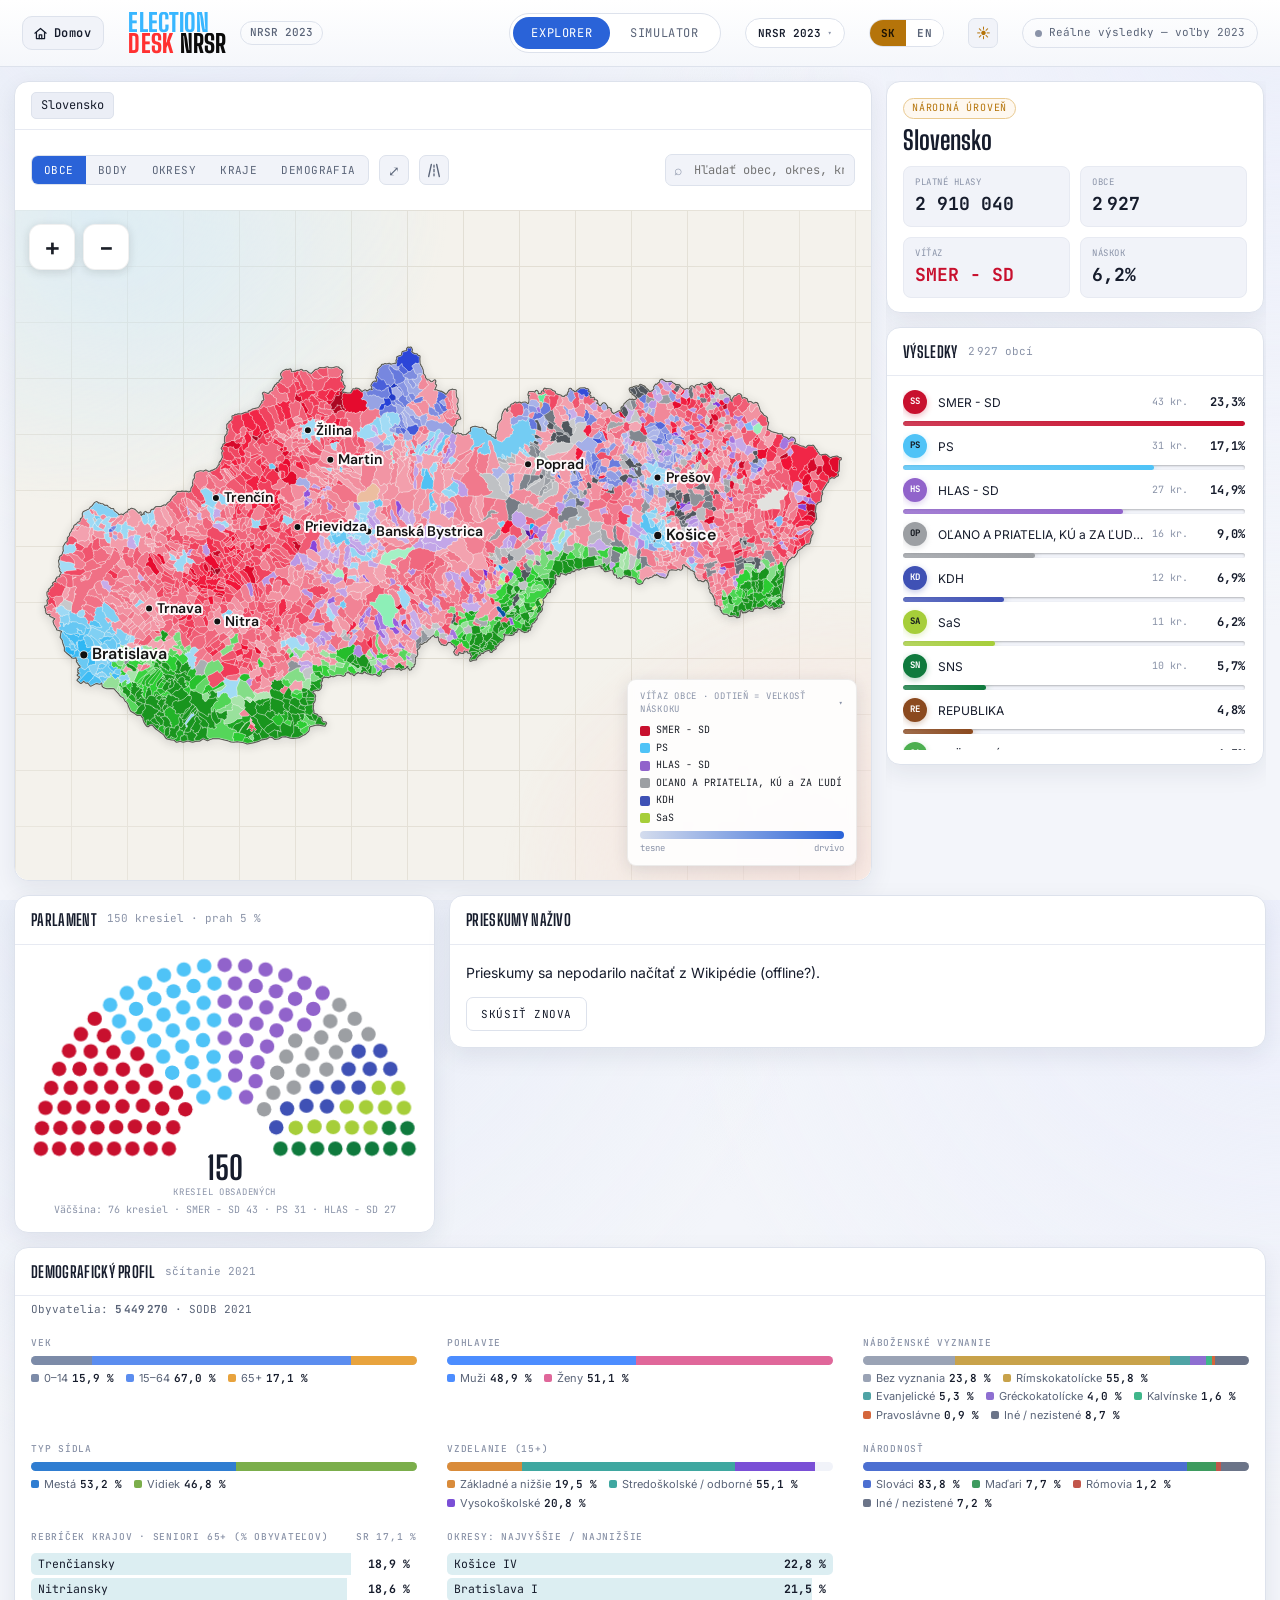
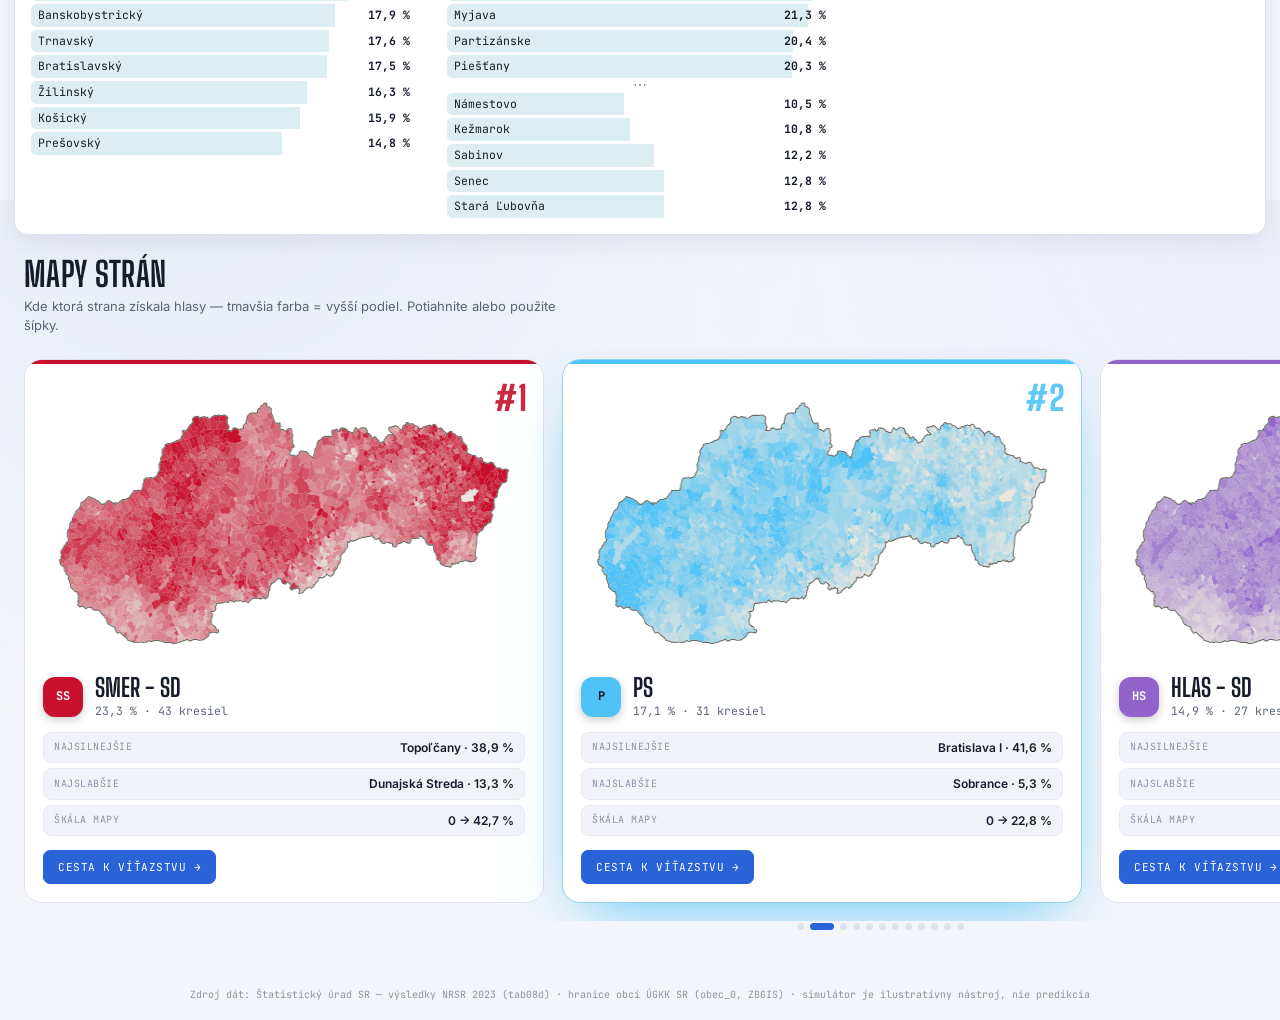
==== desk/index.html @ eaab9381 "deleted:    ElectionDeskNRSR-sitev3.zip 	new file:   README.md 	new file:   assets/hero-map.webp 	ne" ====
<!doctype html>
<html lang="sk">
<head>
<meta charset="utf-8"/>
<meta name="viewport" content="width=device-width, initial-scale=1, maximum-scale=1, user-scalable=no"/>
<title>Election Desk — NRSR 2023</title>
<link rel="icon" href="data:image/svg+xml,%3Csvg xmlns='http://www.w3.org/2000/svg' viewBox='0 0 64 64'%3E%3Crect width='64' height='64' rx='14' fill='%23fff'/%3E%3Ctext x='32' y='30' text-anchor='middle' font-family='Impact,Arial Narrow,sans-serif' font-weight='900' font-size='30' fill='%2338B6FF'%3EE%3C/text%3E%3Ctext x='32' y='57' text-anchor='middle' font-family='Impact,Arial Narrow,sans-serif' font-weight='900' font-size='30' fill='%23FF3131'%3ED%3C/text%3E%3C/svg%3E">
<link rel="preconnect" href="https://fonts.googleapis.com">
<link rel="preconnect" href="https://fonts.gstatic.com" crossorigin>
<link href="https://fonts.googleapis.com/css2?family=Big+Shoulders+Display:wght@600;700;800&family=Inter:wght@400;500;600;700&family=DM+Sans:wght@500;600;700&family=JetBrains+Mono:wght@400;500;700&display=swap" rel="stylesheet">
<style>
/* ============================================================
   NRSR ELECTION DESK — design tokens
   ============================================================ */
:root{
  --bg-deep:#0A0F1C;
  --bg-panel:#111928;
  --bg-panel-2:#161F33;
  --bg-elevated:#1C2740;
  --line:#26324A;
  --line-soft:#1B2438;
  --text-primary:#EDF1F7;
  --text-secondary:#8B98B4;
  --text-tertiary:#57648A;
  --accent-amber:#E8A33D;
  --accent-amber-dim:#7A5A28;
  --accent-blue:#4C8DFF;
  --accent-blue-dim:#233A63;
  --accent-rural:#3FB68A;
  --accent-urban:#4C8DFF;
  --radius-sm:4px;
  --radius-md:8px;
  --radius-lg:14px;
  --font-display:'Big Shoulders Display',sans-serif;
  --font-body:'Inter',sans-serif;
  --font-mono:'JetBrains Mono',monospace;
  --shadow-panel:0 8px 30px rgba(0,0,0,.35);
}

html[data-theme="light"]{
  --bg-deep:#F3F5FA;
  --bg-panel:#FFFFFF;
  --bg-panel-2:#F1F3F9;
  --bg-elevated:#EBEEF6;
  --line:#DDE2EC;
  --line-soft:#E7EAF2;
  --text-primary:#161C2C;
  --text-secondary:#5A6478;
  --text-tertiary:#8A93A8;
  --accent-amber:#B5740A;
  --accent-amber-dim:#E9C98F;
  --accent-blue:#2A63D8;
  --accent-blue-dim:#D3E1FB;
  --accent-rural:#1F8F66;
  --accent-urban:#2A63D8;
  --shadow-panel:0 8px 24px rgba(30,40,70,.08);
}
html[data-theme="light"] body{
  background:
    radial-gradient(circle at 15% -10%, #E7ECF8 0%, transparent 45%),
    radial-gradient(circle at 100% 0%, #ECEFFB 0%, transparent 40%),
    var(--bg-deep);
}

*{box-sizing:border-box;}
html,body{height:100%;}
body{
  margin:0;
  background:
    radial-gradient(circle at 15% -10%, #16223E 0%, transparent 45%),
    radial-gradient(circle at 100% 0%, #14243B 0%, transparent 40%),
    var(--bg-deep);
  color:var(--text-primary);
  font-family:var(--font-body);
  font-size:14px;
  line-height:1.45;
  -webkit-font-smoothing:antialiased;
  transition:background-color .3s ease, color .3s ease;
}
::selection{background:var(--accent-blue-dim);color:#fff;}
a{color:inherit;}
button{font-family:inherit;}
input[type=range]{font-family:inherit;}

/* ---- scrollbars ---- */
*::-webkit-scrollbar{width:8px;height:8px;}
*::-webkit-scrollbar-track{background:transparent;}
*::-webkit-scrollbar-thumb{background:var(--line);border-radius:8px;}
*::-webkit-scrollbar-thumb:hover{background:var(--text-tertiary);}

/* ============================================================
   SHELL
   ============================================================ */
#app{
  display:flex;
  flex-direction:column;
  min-height:100vh;
}

/* ---- header ---- */
header.topbar{
  display:flex;
  align-items:center;
  gap:24px;
  padding:12px 22px;
  background:linear-gradient(180deg,#0D1526,#0A0F1C);
  border-bottom:1px solid var(--line);
  position:sticky;
  top:0;
  z-index:50;
  transition:background .3s ease, border-color .3s ease;
}
html[data-theme="light"] header.topbar{
  background:linear-gradient(180deg,#FFFFFF,#F5F7FB);
}
.brand{
  display:flex;
  align-items:baseline;
  gap:10px;
  white-space:nowrap;
}
.brand .mark{
  width:10px;height:10px;border-radius:2px;
  background:var(--accent-amber);
  box-shadow:0 0 10px rgba(232,163,61,.7);
  flex:none;
  align-self:center;
}
.brand .eyebrow{
  font-family:var(--font-mono);
  font-size:10px;
  letter-spacing:.14em;
  text-transform:uppercase;
  color:var(--text-tertiary);
  display:block;
}
.brand h1{
  font-family:var(--font-display);
  font-weight:700;
  font-size:26px;
  letter-spacing:.01em;
  margin:0;
  line-height:1;
}
.brand h1 small{
  font-family:var(--font-mono);
  font-weight:400;
  font-size:13px;
  color:var(--accent-amber);
  margin-left:8px;
}

.mode-tabs{
  display:flex;
  gap:2px;
  background:var(--bg-panel);
  border:1px solid var(--line);
  border-radius:999px;
  padding:3px;
  margin-left:auto;
}
.mode-tabs button{
  border:none;
  background:transparent;
  color:var(--text-secondary);
  font-family:var(--font-mono);
  font-size:12px;
  letter-spacing:.05em;
  text-transform:uppercase;
  padding:8px 18px;
  border-radius:999px;
  cursor:pointer;
  transition:.15s;
}
.mode-tabs button.active{
  background:var(--accent-blue);
  color:#fff;
}
.mode-tabs button:not(.active):hover{color:var(--text-primary);}

.status-pill{
  display:flex;
  align-items:center;
  gap:7px;
  font-family:var(--font-mono);
  font-size:11px;
  color:var(--text-secondary);
  padding:6px 12px;
  border:1px solid var(--line);
  border-radius:999px;
  white-space:nowrap;
}
.lang-toggle{
  display:flex;
  border:1px solid var(--line);
  border-radius:999px;
  overflow:hidden;
  flex:none;
}
.lang-toggle button{
  border:none;background:var(--bg-panel);color:var(--text-secondary);
  font-family:var(--font-mono);font-size:11px;font-weight:700;
  padding:6px 11px;cursor:pointer;letter-spacing:.03em;
}
.lang-toggle button.active{background:var(--accent-amber);color:#1A1206;}

.theme-toggle{
  flex:none;
  width:32px;height:32px;
  border-radius:999px;
  border:1px solid var(--line);
  background:var(--bg-panel);
  cursor:pointer;
  position:relative;
  display:flex;align-items:center;justify-content:center;
  transition:background-color .25s ease, border-color .25s ease, transform .15s ease;
}
.theme-toggle:hover{transform:translateY(-1px);}
.theme-toggle:active{transform:translateY(0) scale(.94);}
.theme-toggle .theme-icon{
  position:absolute;
  font-size:14px;
  line-height:1;
  transition:opacity .25s ease, transform .35s cubic-bezier(.2,.8,.28,1);
}
.theme-icon-sun{color:var(--accent-amber);opacity:0;transform:rotate(-90deg) scale(.5);}
.theme-icon-moon{color:var(--accent-blue);opacity:1;transform:rotate(0) scale(1);}
html[data-theme="light"] .theme-icon-sun{opacity:1;transform:rotate(0) scale(1);}
html[data-theme="light"] .theme-icon-moon{opacity:0;transform:rotate(90deg) scale(.5);}

.election-switch{position:relative;flex:none;}
.election-btn{
  display:flex;align-items:center;gap:6px;
  font-family:var(--font-mono);font-size:11px;font-weight:600;
  background:var(--bg-panel);border:1px solid var(--line);color:var(--text-primary);
  padding:7px 12px;border-radius:999px;cursor:pointer;white-space:nowrap;
}
.election-btn:hover{border-color:var(--text-tertiary);}
.election-btn .chev{color:var(--text-tertiary);font-size:9px;}
.election-menu{
  position:absolute;top:calc(100% + 6px);left:0;
  background:var(--bg-elevated);border:1px solid var(--line);border-radius:9px;
  min-width:150px;overflow:hidden;z-index:70;
  box-shadow:0 14px 30px rgba(0,0,0,.5);
}
.election-menu.hidden{display:none;}
.election-menu button{
  display:block;width:100%;text-align:left;
  font-family:var(--font-mono);font-size:12px;
  background:transparent;border:none;color:var(--text-secondary);
  padding:9px 14px;cursor:pointer;
}
.election-menu button:hover{background:var(--bg-panel-2);color:var(--text-primary);}
.election-menu button.active{color:var(--accent-amber);font-weight:700;}
.status-pill .dot{
  width:7px;height:7px;border-radius:50%;
  background:var(--text-tertiary);
}
.status-pill.live .dot{
  background:#F04747;
  box-shadow:0 0 8px #F04747;
  animation:pulse-dot 1.1s infinite;
}
@keyframes pulse-dot{
  0%,100%{opacity:1;}
  50%{opacity:.3;}
}

/* ============================================================
   MAIN GRID
   ============================================================ */
main.layout{
  flex:1;
  display:grid;
  grid-template-columns:1fr 400px;
  gap:14px;
  padding:14px;
  max-width:1800px;
  width:100%;
  margin:0 auto;
  align-items:start;
}

/* ---- panel base ---- */
.panel{
  background:var(--bg-panel);
  border:1px solid var(--line);
  border-radius:var(--radius-lg);
  box-shadow:var(--shadow-panel);
  animation:panelIn .5s cubic-bezier(.2,.8,.28,1) both;
  transition:background-color .25s ease, border-color .25s ease, box-shadow .25s ease;
}
@keyframes panelIn{
  from{opacity:0;transform:translateY(8px);}
  to{opacity:1;transform:translateY(0);}
}
.map-col.panel{animation-delay:0s;}
.side-col .panel:nth-of-type(1){animation-delay:.04s;}
.side-col .panel:nth-of-type(2){animation-delay:.08s;}
.side-col .panel:nth-of-type(3){animation-delay:.12s;}
.panel-head{
  display:flex;
  align-items:center;
  gap:10px;
  padding:12px 16px;
  border-bottom:1px solid var(--line-soft);
}
.panel-head h2{
  font-family:var(--font-display);
  font-size:16px;
  font-weight:700;
  letter-spacing:.02em;
  text-transform:uppercase;
  margin:0;
  color:var(--text-primary);
}
.panel-head .sub{
  font-family:var(--font-mono);
  font-size:11px;
  color:var(--text-tertiary);
}
.panel-body{padding:14px 16px;}

/* ============================================================
   MAP COLUMN
   ============================================================ */
.map-col{
  display:flex;
  flex-direction:column;
  gap:14px;
  position:sticky;
  top:70px;
}

.breadcrumb{
  display:flex;
  align-items:center;
  flex-wrap:wrap;
  gap:6px;
  padding:10px 16px;
  border-bottom:1px solid var(--line-soft);
  font-family:var(--font-mono);
  font-size:12px;
}
.breadcrumb .crumb{
  color:var(--text-secondary);
  cursor:pointer;
  padding:4px 9px;
  border-radius:5px;
  transition:.12s;
  background:transparent;
  border:1px solid transparent;
}
.breadcrumb .crumb:hover{background:var(--bg-elevated);color:var(--text-primary);}
.breadcrumb .crumb.current{
  color:var(--text-primary);
  background:var(--bg-elevated);
  border-color:var(--line);
}
.breadcrumb .sep{color:var(--text-tertiary);}

.map-toolbar{
  display:flex;
  align-items:center;
  gap:10px;
  padding:10px 16px;
  flex-wrap:wrap;
}
.seg{
  display:flex;
  background:var(--bg-panel-2);
  border:1px solid var(--line);
  border-radius:7px;
  overflow:hidden;
}
.seg button{
  border:none;
  background:transparent;
  color:var(--text-secondary);
  font-family:var(--font-mono);
  font-size:11px;
  text-transform:uppercase;
  letter-spacing:.04em;
  padding:7px 12px;
  cursor:pointer;
}
.seg button.active{background:var(--accent-blue);color:#fff;}
.seg button:not(.active):hover{color:var(--text-primary);}

.icon-btn{
  width:30px;height:30px;
  border-radius:7px;
  border:1px solid var(--line);
  background:var(--bg-panel-2);
  color:var(--text-secondary);
  cursor:pointer;
  display:flex;align-items:center;justify-content:center;
  font-size:14px;
}
.icon-btn:hover{color:var(--text-primary);border-color:var(--text-tertiary);}
.icon-btn.active{background:var(--accent-blue);border-color:var(--accent-blue);color:#fff;}

.toolbar-spacer{flex:1;}

.search-box{
  position:relative;
}
.search-box input{
  background:var(--bg-panel-2);
  border:1px solid var(--line);
  color:var(--text-primary);
  font-family:var(--font-mono);
  font-size:12px;
  padding:7px 10px 7px 28px;
  border-radius:7px;
  width:190px;
  outline:none;
}
.search-box input:focus{border-color:var(--accent-blue);}
.search-box::before{
  content:'⌕';
  position:absolute;left:9px;top:50%;transform:translateY(-50%);
  color:var(--text-tertiary);font-size:14px;
}
.search-results{
  position:absolute;top:calc(100% + 6px);left:0;right:0;
  background:var(--bg-elevated);
  border:1px solid var(--line);
  border-radius:8px;
  max-height:260px;
  overflow-y:auto;
  z-index:60;
  display:none;
  box-shadow:0 12px 30px rgba(0,0,0,.5);
}
.search-results.open{display:block;}
.search-results .item{
  padding:8px 12px;
  font-size:12px;
  cursor:pointer;
  border-bottom:1px solid var(--line-soft);
  display:flex;justify-content:space-between;gap:8px;
}
.search-results .item:last-child{border-bottom:none;}
.search-results .item:hover{background:var(--bg-panel-2);}
.search-results .item .path{color:var(--text-tertiary);font-family:var(--font-mono);font-size:10px;}

.map-stage{
  position:relative;
  height:600px;
  border-radius:0 0 var(--radius-lg) var(--radius-lg);
  overflow:hidden;
  background:#0C1424;
  cursor:grab;
  touch-action:none;
  transition:background-color .3s ease;
}
html[data-theme="light"] .map-stage{background:#E9ECF4;}
.map-stage.dragging{cursor:grabbing;}
.map-stage canvas{
  position:absolute;top:0;left:0;
  width:100%;height:100%;
  display:block;
  touch-action:none;
}
#compareCanvasA, #compareCanvasB{ width:50%; }
#compareCanvasB{ left:50%; border-left:1px solid var(--line); }
.compare-label{
  position:absolute; top:10px; z-index:20;
  font-family:var(--font-mono); font-size:10px; letter-spacing:.06em; text-transform:uppercase;
  background:rgba(10,15,28,.85); border:1px solid var(--line); border-radius:999px;
  padding:4px 10px; color:var(--text-secondary); pointer-events:none;
}
#compareLabelA{ left:14px; }
#compareLabelB{ left:calc(50% + 14px); }

.map-tooltip{
  position:absolute;
  pointer-events:none;
  background:rgba(10,15,28,.95);
  border:1px solid var(--line);
  border-radius:8px;
  padding:9px 12px;
  font-size:12px;
  min-width:170px;
  z-index:40;
  opacity:0;
  transition:opacity .08s, background-color .3s ease;
  box-shadow:0 10px 24px rgba(0,0,0,.5);
  color:var(--text-primary);
}
html[data-theme="light"] .map-tooltip{
  background:rgba(255,255,255,.97);
  box-shadow:0 10px 24px rgba(30,40,70,.18);
}
.map-tooltip.show{opacity:1;}
.map-tooltip .t-name{font-weight:700;font-size:13px;margin-bottom:2px;}
.map-tooltip .t-meta{color:var(--text-tertiary);font-family:var(--font-mono);font-size:10px;margin-bottom:6px;}
.map-tooltip .t-row{display:flex;justify-content:space-between;gap:14px;font-family:var(--font-mono);font-size:11px;padding:1px 0;}
.map-tooltip .t-row .sw{width:8px;height:8px;border-radius:2px;display:inline-block;margin-right:6px;}

.map-legend{
  position:absolute;
  right:14px;bottom:14px;
  background:rgba(10,15,28,.9);
  border:1px solid var(--line);
  border-radius:9px;
  padding:10px 12px;
  font-family:var(--font-mono);
  font-size:10px;
  max-width:230px;
  backdrop-filter:blur(4px);
  transition:padding .15s, background-color .3s ease, color .3s ease;
  color:var(--text-primary);
}
html[data-theme="light"] .map-legend{
  background:rgba(255,255,255,.92);
  box-shadow:0 4px 16px rgba(30,40,70,.12);
}
.map-legend.collapsed{padding:7px 10px;}
.map-legend.collapsed .lg-body{display:none;}
.map-legend .lg-title{
  text-transform:uppercase;letter-spacing:.08em;
  color:var(--text-tertiary);margin-bottom:7px;font-size:9px;
  display:flex;align-items:center;justify-content:space-between;gap:10px;cursor:pointer;
  user-select:none;
}
.map-legend.collapsed .lg-title{margin-bottom:0;}
.map-legend .lg-title .lg-chev{transition:.2s;flex:none;}
.map-legend.collapsed .lg-title .lg-chev{transform:rotate(-90deg);}
.map-legend .lg-row{display:flex;align-items:center;gap:6px;margin-bottom:3px;}
.map-legend .lg-sw{width:10px;height:10px;border-radius:2px;flex:none;}
.map-legend .lg-scale{
  height:8px;border-radius:4px;margin-top:6px;
  background:linear-gradient(90deg,#2b3550,var(--accent-blue));
}
html[data-theme="light"] .map-legend .lg-scale{
  background:linear-gradient(90deg,#d4dced,var(--accent-blue));
}
.map-legend .lg-scale-labels{display:flex;justify-content:space-between;color:var(--text-tertiary);margin-top:3px;font-size:9px;}

.reporting-banner{
  position:absolute;
  top:14px;right:14px;left:14px;
  background:rgba(10,15,28,.9);
  border:1px solid var(--line);
  border-radius:9px;
  padding:9px 14px;
  display:none;
  align-items:center;
  gap:12px;
  font-family:var(--font-mono);
  font-size:11px;
  backdrop-filter:blur(4px);
}
.reporting-banner.show{display:flex;}
.reporting-banner .rb-label{color:var(--text-tertiary);text-transform:uppercase;letter-spacing:.06em;font-size:9px;}
.reporting-banner .rb-bar{flex:1;height:5px;background:var(--bg-elevated);border-radius:3px;overflow:hidden;}
.reporting-banner .rb-fill{height:100%;background:linear-gradient(90deg,var(--accent-amber)aa,var(--accent-amber));width:0%;transition:width .3s cubic-bezier(.2,.8,.28,1);box-shadow:0 0 6px var(--accent-amber-dim);}
.reporting-banner .rb-pct{font-weight:700;color:var(--accent-amber);min-width:38px;text-align:right;}

/* ============================================================
   SIDEBAR
   ============================================================ */
.side-col{
  display:flex;
  flex-direction:column;
  gap:14px;
}

.selection-card .name{
  font-family:var(--font-display);
  font-size:26px;
  font-weight:700;
  line-height:1.05;
}
.selection-card .level-tag{
  display:inline-block;
  font-family:var(--font-mono);
  font-size:10px;
  text-transform:uppercase;
  letter-spacing:.08em;
  color:var(--accent-amber);
  border:1px solid var(--accent-amber-dim);
  background:rgba(232,163,61,.08);
  padding:2px 8px;
  border-radius:999px;
  margin-bottom:8px;
}
.stat-grid{
  display:grid;
  grid-template-columns:1fr 1fr;
  gap:10px;
  margin-top:12px;
}
.stat-box{
  background:var(--bg-panel-2);
  border:1px solid var(--line-soft);
  border-radius:8px;
  padding:9px 11px;
}
.stat-box .k{font-family:var(--font-mono);font-size:9px;text-transform:uppercase;letter-spacing:.06em;color:var(--text-tertiary);}
.stat-box .v{font-family:var(--font-mono);font-size:18px;font-weight:700;margin-top:2px;}

.results-list{display:flex;flex-direction:column;gap:8px;max-height:360px;overflow-y:auto;padding-right:2px;}
.result-row{
  display:grid;
  grid-template-columns:26px 1fr auto auto;
  align-items:center;
  gap:9px;
  font-size:12px;
  animation:rowIn .38s cubic-bezier(.22,.8,.32,1) both;
}
@keyframes rowIn{
  from{opacity:0;transform:translateY(4px);}
  to{opacity:1;transform:translateY(0);}
}
.result-row .sw{width:10px;height:10px;border-radius:3px;}
.result-row .sw.avatar{
  width:24px;height:24px;border-radius:50%;
  display:flex;align-items:center;justify-content:center;
  font-family:var(--font-mono);font-size:9px;font-weight:700;letter-spacing:.02em;
  flex:none;transition:transform .2s ease;
}
.result-row:hover .sw.avatar{transform:scale(1.08);}
.result-row .pname{
  overflow:hidden;text-overflow:ellipsis;white-space:nowrap;
  color:var(--text-primary);
}
.result-row .th-badge{
  display:inline-block;margin-left:5px;
  font-family:var(--font-mono);font-size:8.5px;font-weight:700;
  color:var(--accent-amber);border:1px solid var(--accent-amber-dim);
  background:rgba(232,163,61,.1);border-radius:999px;padding:0px 5px;
  vertical-align:middle;
}
.result-row .pseats{
  font-family:var(--font-mono);font-size:10px;color:var(--text-tertiary);
  min-width:26px;text-align:right;
}
.result-row .ppct{
  font-family:var(--font-mono);font-weight:700;min-width:48px;text-align:right;
}
.result-row .bartrack{
  grid-column:1/-1;
  height:5px;background:var(--bg-panel-2);border-radius:3px;overflow:hidden;
  margin-top:-2px;
}
.result-row .barfill{height:100%;border-radius:3px;transition:width .5s cubic-bezier(.16,.84,.24,1),box-shadow .3s;}
.result-row .bartrack{box-shadow:inset 0 1px 2px rgba(0,0,0,.25);}

/* ---- parliament hemicycle ---- */
.hemicycle-wrap{padding:10px 16px 0;}
.hemicycle-wrap svg{width:100%;height:auto;display:block;}
.hemicycle-wrap .seat{transition:fill .3s;}
.seat-total-block{text-align:center;margin-top:-6px;position:relative;pointer-events:none;transition:margin-top .3s ease, padding-top .3s ease;}
@keyframes winnerPop{
  0%{transform:scale(.85);opacity:0;}
  60%{transform:scale(1.06);opacity:1;}
  100%{transform:scale(1);opacity:1;}
}
.seat-total-num.winner-pop{animation:winnerPop .5s cubic-bezier(.2,.8,.28,1) both;}
.seat-total-num{font-family:var(--font-display);font-size:32px;font-weight:700;line-height:1;color:var(--text-primary);}
.seat-total-lbl{font-family:var(--font-mono);font-size:9px;letter-spacing:.08em;text-transform:uppercase;color:var(--text-tertiary);margin-top:2px;}
.majority-note{
  text-align:center;font-family:var(--font-mono);font-size:10px;color:var(--text-tertiary);margin-top:4px;padding-bottom:14px;
}

/* ---- loading overlay ---- */
#loadingOverlay{
  position:fixed;inset:0;z-index:999;
  background:var(--bg-deep);
  display:flex;flex-direction:column;align-items:center;justify-content:center;gap:16px;
  transition:opacity .35s ease, visibility .35s ease;
}
#loadingOverlay.hidden{opacity:0;visibility:hidden;pointer-events:none;}
.loader-ring{
  width:38px;height:38px;border-radius:50%;
  border:3px solid var(--line);
  border-top-color:var(--accent-amber);
  animation:loader-spin .8s linear infinite;
}
@keyframes loader-spin{to{transform:rotate(360deg);}}
.loader-text{
  font-family:var(--font-mono);font-size:11px;letter-spacing:.1em;text-transform:uppercase;color:var(--text-tertiary);
}

/* ---- mobile jump buttons ---- */
.jump-btn{display:none;}
.jump-btn-map{
  margin-left:auto;flex:none;
  width:28px;height:28px;border-radius:7px;
  border:1px solid var(--line);background:var(--bg-panel-2);color:var(--accent-amber);
  cursor:pointer;font-size:13px;
}
@media (max-width:1180px){
  .jump-btn.hidden{display:none;}
  #jumpToControls{display:flex;}
  #jumpToMap{display:flex;}
}

/* ============================================================
   SIMULATOR CONTROLS
   ============================================================ */
.control-section{border-bottom:1px solid var(--line-soft);}
.control-section:last-child{border-bottom:none;}
.control-section .cs-head{
  display:flex;align-items:center;justify-content:space-between;
  padding:12px 16px;cursor:pointer;
  user-select:none;
}
.control-section .cs-head h3{
  font-family:var(--font-mono);font-size:11px;text-transform:uppercase;letter-spacing:.08em;
  margin:0;color:var(--text-secondary);
  display:flex;align-items:center;gap:7px;
}
.control-section .cs-head h3 .n{
  color:var(--accent-amber);
}
.control-section .cs-head .chev{color:var(--text-tertiary);transition:.2s;font-size:11px;}
.control-section.collapsed .cs-head .chev{transform:rotate(-90deg);}
.control-section .cs-body{padding:0 16px 16px;}
.control-section.collapsed .cs-body{display:none;}

.field{margin-bottom:14px;}
.field:last-child{margin-bottom:0;}
.field .f-label{
  display:flex;justify-content:space-between;align-items:center;
  font-size:12px;margin-bottom:6px;
}
.field .f-label .f-val{
  font-family:var(--font-mono);font-weight:700;color:var(--accent-blue);
  background:var(--bg-panel-2);padding:1px 7px;border-radius:5px;font-size:11px;
}
.field .f-label .f-val-wrap{
  display:inline-flex;align-items:center;gap:3px;
  background:var(--bg-panel-2);border:1px solid var(--line);
  border-radius:5px;padding:1px 5px;
}
.field .f-label .f-val-input{
  width:42px;border:none;background:transparent;outline:none;
  font-family:var(--font-mono);font-weight:700;color:var(--accent-blue);
  font-size:11px;text-align:right;padding:2px 0;
  -moz-appearance:textfield;
}
.field .f-label .f-val-input::-webkit-outer-spin-button,
.field .f-label .f-val-input::-webkit-inner-spin-button{
  -webkit-appearance:none;margin:0;
}
.field .f-label .f-val-input:focus{color:#fff;}
.field .f-label .f-unit{
  font-family:var(--font-mono);font-size:10px;color:var(--text-tertiary);
}
input[type=range]{
  -webkit-appearance:none;appearance:none;
  width:100%;height:4px;border-radius:2px;
  background:var(--bg-elevated);
  outline:none;
  touch-action:pan-y;
}
input[type=range]::-webkit-slider-thumb{
  -webkit-appearance:none;appearance:none;
  width:15px;height:15px;border-radius:50%;
  background:var(--accent-blue);
  border:2px solid var(--bg-deep);
  cursor:pointer;
  box-shadow:0 0 0 1px var(--accent-blue);
  margin-top:0;
  transition:border-color .3s ease;
}
input[type=range]::-moz-range-thumb{
  width:13px;height:13px;border-radius:50%;
  background:var(--accent-blue);
  border:2px solid var(--bg-deep);
  cursor:pointer;
  transition:border-color .3s ease;
}
input[type=range].amber::-webkit-slider-thumb{background:var(--accent-amber);box-shadow:0 0 0 1px var(--accent-amber);}
input[type=range].rural::-webkit-slider-thumb{background:var(--accent-rural);box-shadow:0 0 0 1px var(--accent-rural);}

.party-slider-row{
  display:grid;grid-template-columns:14px 1fr 74px;
  align-items:center;gap:8px;margin-bottom:10px;
}
.party-slider-row .sw{width:9px;height:9px;border-radius:3px;}
.party-slider-row .pn{font-size:11px;overflow:hidden;text-overflow:ellipsis;white-space:nowrap;}
.party-slider-row .pn .base{color:var(--text-tertiary);font-family:var(--font-mono);font-size:10px;margin-left:4px;}
.party-slider-row .pv-input{
  font-family:var(--font-mono);font-size:11px;text-align:right;font-weight:700;
  width:52px;border:1px solid var(--line);background:var(--bg-panel-2);border-radius:5px;
  padding:2px 5px;outline:none;color:var(--text-primary);
  -moz-appearance:textfield;
}
.party-slider-row .pv-input::-webkit-outer-spin-button,
.party-slider-row .pv-input::-webkit-inner-spin-button{-webkit-appearance:none;margin:0;}
.party-slider-row .pv-input:focus{border-color:var(--accent-blue);color:#fff;}
.party-slider-row .pv-input.up{color:#3FB68A;border-color:rgba(63,182,138,.4);}
.party-slider-row .pv-input.down{color:#F0656B;border-color:rgba(240,101,107,.4);}
.party-slider-row .pv-unit{font-family:var(--font-mono);font-size:9px;color:var(--text-tertiary);margin-left:3px;}

.btn{
  font-family:var(--font-mono);
  font-size:11px;text-transform:uppercase;letter-spacing:.05em;
  padding:9px 14px;border-radius:7px;
  border:1px solid var(--line);
  background:var(--bg-panel-2);
  color:var(--text-primary);
  cursor:pointer;
  display:inline-flex;align-items:center;gap:7px;
  transition:.12s;
}
.btn:hover{border-color:var(--text-tertiary);transform:translateY(-1px);}
.btn:active{transform:translateY(0) scale(.97);}
.btn.primary{background:var(--accent-blue);border-color:var(--accent-blue);color:#fff;}
.btn.primary:hover{background:#3d7ce8;box-shadow:0 4px 14px rgba(76,141,255,.35);}
.btn.ghost{background:transparent;}
.btn.full{width:100%;justify-content:center;}
.btn:disabled{opacity:.4;cursor:not-allowed;}
.btn-row{display:flex;gap:8px;}

.playback-row{display:flex;align-items:center;gap:10px;margin-top:12px;}
.playback-progress{
  flex:1;height:6px;background:var(--bg-elevated);border-radius:3px;overflow:hidden;
}
.playback-progress .fill{height:100%;width:0%;background:linear-gradient(90deg,var(--accent-rural),var(--accent-amber));transition:width .15s linear;}
.playback-time{font-family:var(--font-mono);font-size:10px;color:var(--text-tertiary);min-width:64px;text-align:right;}

.tiny-note{font-size:11px;color:var(--text-tertiary);line-height:1.5;margin-top:4px;}

.chip-toggle{
  display:flex;gap:6px;flex-wrap:wrap;
}
.chip-toggle button{
  font-family:var(--font-mono);font-size:10px;
  padding:5px 10px;border-radius:999px;
  border:1px solid var(--line);background:var(--bg-panel-2);color:var(--text-secondary);
  cursor:pointer;
}
.chip-toggle button.active{background:var(--accent-blue-dim);border-color:var(--accent-blue);color:#fff;}

.swing-mode-toggle{
  display:flex;align-items:center;justify-content:space-between;gap:10px;
  margin-bottom:12px;padding-bottom:12px;border-bottom:1px solid var(--line-soft);
}
.swing-mode-label{font-size:11px;color:var(--text-secondary);}
#swingModeSeg{flex:none;}

/* highlight pulse used on map when adjusting turnout sliders */
@keyframes ring-pulse{
  0%{box-shadow:0 0 0 0 rgba(232,163,61,.5);}
  100%{box-shadow:0 0 0 14px rgba(232,163,61,0);}
}

/* ============================================================
   RESPONSIVE
   ============================================================ */
@media (max-width:1180px){
  main.layout{grid-template-columns:1fr;}
  .map-col{position:static;}
  .map-stage{height:480px;}
}
@media (max-width:640px){
  header.topbar{flex-wrap:wrap;gap:10px;padding:10px 14px;}
  .brand h1{font-size:20px;}
  main.layout{padding:10px;gap:10px;}
  .search-box input{width:130px;}
  .map-stage{height:400px;}
  .stat-grid{grid-template-columns:1fr 1fr;}
  .seg button{padding:7px 9px;font-size:10px;}
}

.hidden{display:none !important;}

footer.credits{
  text-align:center;
  font-family:var(--font-mono);
  font-size:10px;
  color:var(--text-tertiary);
  padding:18px;
}

/* ============================================================
   POLL SIDEBAR
   ============================================================ */
.poll-toggle-btn{
  margin-left:auto;flex:none;
  font-family:var(--font-mono);font-size:10px;font-weight:700;
  padding:5px 11px;border-radius:999px;
  border:1px solid var(--accent-amber-dim);background:rgba(232,163,61,.08);color:var(--accent-amber);
  cursor:pointer;
}
.poll-toggle-btn:hover{background:rgba(232,163,61,.16);}

.poll-backdrop{
  position:fixed;inset:0;background:rgba(5,8,16,.6);z-index:88;
  opacity:0;visibility:hidden;transition:opacity .25s ease,visibility .25s ease;
  backdrop-filter:blur(2px);
}
.poll-backdrop.open{opacity:1;visibility:visible;}

.poll-panel{
  position:fixed;top:0;right:0;bottom:0;
  width:min(440px,92vw);
  background:var(--bg-panel);
  border-left:1px solid var(--line);
  box-shadow:-20px 0 50px rgba(0,0,0,.5);
  z-index:89;
  display:flex;flex-direction:column;
  transform:translateX(100%);
  transition:transform .3s cubic-bezier(.2,.8,.3,1);
  overflow-y:auto;
}
.poll-panel.open{transform:translateX(0);}
.poll-panel-head{
  display:flex;align-items:flex-start;justify-content:space-between;gap:10px;
  padding:16px 18px;border-bottom:1px solid var(--line-soft);
  position:sticky;top:0;background:var(--bg-panel);z-index:2;
}
.poll-panel-head h2{
  font-family:var(--font-display);font-size:18px;font-weight:700;text-transform:uppercase;letter-spacing:.02em;margin:0;
}
.poll-panel-head .sub{font-family:var(--font-mono);font-size:11px;color:var(--text-tertiary);}
.poll-panel-body{padding:16px 18px 24px;display:flex;flex-direction:column;gap:14px;}

.poll-chart-wrap{
  background:var(--bg-panel-2);border:1px solid var(--line-soft);border-radius:10px;
  padding:10px 8px 6px;
  touch-action:none;
}
.poll-chart-wrap svg{width:100%;height:auto;display:block;}

.poll-date-readout{
  background:var(--bg-panel-2);border:1px solid var(--line-soft);border-radius:10px;padding:12px 14px;
}
.poll-date-label{
  font-family:var(--font-display);font-size:20px;font-weight:700;margin-bottom:2px;color:var(--accent-amber);
}
.poll-agg-caption{color:var(--accent-amber);opacity:.85;margin-bottom:6px;}
.poll-readout-row{
  display:flex;align-items:center;gap:8px;font-size:12px;padding:4px 0;border-bottom:1px solid var(--line-soft);
}
.poll-readout-row:last-child{border-bottom:none;}
.poll-readout-row .sw{width:9px;height:9px;border-radius:3px;flex:none;}
.poll-readout-row .pn{flex:1;overflow:hidden;text-overflow:ellipsis;white-space:nowrap;}
.poll-readout-row .pv{font-family:var(--font-mono);font-weight:700;color:var(--text-primary);}

.poll-applied-note{
  color:var(--accent-rural);text-align:center;opacity:0;height:0;overflow:hidden;transition:opacity .25s ease;
}
.poll-applied-note.show{opacity:1;height:auto;}
.poll-source-note{line-height:1.5;}

@media (max-width:640px){
  .poll-panel{width:100vw;}
}

/* ============================================================
   DESK EXTENSIONS v1.0 — map style, wordmark, demographics, wiki
   ============================================================ */
:root{
  --map-land:#E2E2DF;
  --map-cream:#F4F2EC;
  --desk-blue:#38B6FF;
  --desk-red:#FF3131;
  --font-ui:'DM Sans','Inter',sans-serif;
}
html[data-theme="light"]{ --wm-ink:#0B0B0B; }
:root{ --wm-ink:#FFFFFF; }
html[data-theme="light"] .brand .wordmark .wm-nrsr{ color:#0B0B0B; }

/* ---------- wordmark ---------- */
.brand.has-wordmark{align-items:center;gap:14px;}
.brand .wordmark{
  margin:0;display:flex;flex-direction:column;line-height:.84;
  font-family:'Big Shoulders Display','Barlow Condensed',sans-serif;
  font-weight:800;letter-spacing:.005em;text-transform:uppercase;
}
.brand .wordmark .wm-top{color:var(--desk-blue);font-size:25px;display:block;}
.brand .wordmark .wm-bot{display:flex;align-items:baseline;gap:7px;font-size:25px;}
.brand .wordmark .wm-desk{color:var(--desk-red);}
.brand .wordmark .wm-nrsr{color:var(--wm-ink);}
.brand .year-tag{
  font-family:var(--font-mono);font-weight:500;font-size:11px;color:var(--text-secondary);
  border:1px solid var(--line);border-radius:999px;padding:3px 9px;white-space:nowrap;
}
.brand .eyebrow{display:none;}
.brand .mark{display:none;}

/* ---------- map stage: cream "desk" basemap ---------- */
.map-stage{background:#13161B;}
html[data-theme="light"] .map-stage{background:var(--map-cream);}
.map-backdrop{
  position:absolute;inset:0;z-index:0;pointer-events:none;overflow:hidden;
}
.map-backdrop .bd-img{
  position:absolute;inset:0;background-size:cover;background-position:center bottom;
  opacity:.5;filter:grayscale(1) contrast(.92);transition:opacity .6s ease;
}
.map-backdrop::after{
  content:'';position:absolute;inset:0;
  background:linear-gradient(180deg,rgba(244,242,236,.93) 0%,rgba(244,242,236,.78) 55%,rgba(244,242,236,.66) 100%);
}
html:not([data-theme="light"]) .map-backdrop .bd-img{opacity:.28;filter:grayscale(1) invert(1) contrast(.8);}
html:not([data-theme="light"]) .map-backdrop::after{
  background:linear-gradient(180deg,rgba(19,22,27,.94) 0%,rgba(19,22,27,.82) 55%,rgba(19,22,27,.72) 100%);
}
.map-stage canvas#mapCanvas{z-index:2;}
.map-tooltip,.map-legend,.reporting-banner,.map-zoom{z-index:30;}
.reporting-banner{left:128px;}

/* + / − buttons overlaid on the map */
.map-zoom{position:absolute;top:14px;left:14px;display:flex;gap:8px;}
.map-zoom button{
  width:46px;height:46px;border-radius:12px;border:1px solid rgba(0,0,0,.06);
  background:#fff;color:#222;font-family:var(--font-ui);font-size:26px;font-weight:600;line-height:1;
  cursor:pointer;display:flex;align-items:center;justify-content:center;
  box-shadow:0 2px 10px rgba(30,30,30,.14);transition:transform .12s ease, box-shadow .12s ease;
}
.map-zoom button:hover{transform:translateY(-1px);box-shadow:0 5px 16px rgba(30,30,30,.2);}
.map-zoom button:active{transform:translateY(0) scale(.96);}
html:not([data-theme="light"]) .map-zoom button{background:#232831;color:#EDF1F7;border-color:rgba(255,255,255,.08);}

/* tooltip / legend adopt the lighter style on the cream map */
html[data-theme="light"] .map-legend{background:rgba(255,255,255,.88);border-color:rgba(0,0,0,.07);}
.map-tooltip .t-demo{margin-top:6px;padding-top:6px;border-top:1px solid var(--line-soft);
  font-family:var(--font-mono);font-size:10px;color:var(--text-secondary);display:grid;grid-template-columns:1fr auto;gap:1px 12px;}

/* demographic metric picker in toolbar */
#demoMetricSel{
  background:var(--bg-panel-2);border:1px solid var(--line);color:var(--text-primary);
  font-family:var(--font-mono);font-size:11px;padding:6px 8px;border-radius:7px;outline:none;max-width:240px;
}
#demoMetricSel.hidden{display:none;}
.lg-ramp{height:8px;border-radius:4px;margin-top:6px;}

/* ---------- demographic profile panel ---------- */
.demo-profile{padding:4px 16px 16px;}
.demo-profile .dp-dim{margin-top:12px;}
.demo-profile .dp-dim h4{
  margin:0 0 6px;font-family:var(--font-mono);font-size:9.5px;font-weight:500;
  text-transform:uppercase;letter-spacing:.08em;color:var(--text-tertiary);
}
.dp-bar{display:flex;height:9px;border-radius:5px;overflow:hidden;background:var(--bg-panel-2);}
.dp-bar span{display:block;height:100%;}
.dp-legend{display:flex;flex-wrap:wrap;gap:3px 12px;margin-top:6px;font-size:11px;color:var(--text-secondary);}
.dp-legend i{display:inline-block;width:8px;height:8px;border-radius:2px;margin-right:5px;vertical-align:baseline;}
.dp-legend b{font-family:var(--font-mono);font-weight:600;color:var(--text-primary);margin-left:4px;}
.dp-pop{font-family:var(--font-mono);font-size:11px;color:var(--text-secondary);margin:2px 0 0;}

/* ---------- demographic shifting UI ---------- */
#secDemo .demo-note{font-size:11.5px;color:var(--text-secondary);margin:0 0 10px;line-height:1.5;}
.demo-chips{display:flex;flex-wrap:wrap;gap:6px;margin-bottom:12px;}
.demo-chip{
  display:inline-flex;align-items:center;gap:6px;font-size:11.5px;
  border:1px solid var(--line);background:var(--bg-panel-2);color:var(--text-secondary);
  padding:4px 9px 4px 6px;border-radius:999px;cursor:pointer;transition:.12s;
}
.demo-chip:hover{color:var(--text-primary);border-color:var(--text-tertiary);}
.demo-chip.active{color:var(--text-primary);border-color:var(--accent-blue);background:var(--accent-blue-dim);}
.demo-chip .cd{width:9px;height:9px;border-radius:50%;flex:none;}
.demo-chip .on{width:6px;height:6px;border-radius:50%;background:var(--accent-amber);margin-left:1px;}
.demo-more{font-family:var(--font-mono);font-size:11px;background:var(--bg-panel-2);border:1px solid var(--line);
  color:var(--text-primary);border-radius:999px;padding:4px 8px;outline:none;}
.demo-dim-title{
  font-family:var(--font-mono);font-size:9.5px;text-transform:uppercase;letter-spacing:.08em;
  color:var(--text-tertiary);margin:14px 0 6px;
}
.demo-row{display:grid;grid-template-columns:1fr auto;gap:2px 8px;align-items:center;margin-bottom:9px;}
.demo-row .dl{font-size:12px;}
.demo-row .dl em{font-style:normal;font-family:var(--font-mono);font-size:10px;color:var(--text-tertiary);margin-left:6px;}
.demo-row input[type=number]{
  width:54px;background:var(--bg-panel-2);border:1px solid var(--line);border-radius:5px;
  color:var(--text-primary);font-family:var(--font-mono);font-size:11px;font-weight:700;text-align:right;padding:2px 5px;outline:none;
}
.demo-row input[type=number].up{color:#3FB68A;}
.demo-row input[type=number].down{color:#E5534B;}
.demo-row input[type=range]{grid-column:1/-1;}
.demo-effect{
  margin-top:12px;padding:10px 12px;background:var(--bg-panel-2);border:1px solid var(--line-soft);
  border-radius:8px;font-family:var(--font-mono);font-size:11px;color:var(--text-secondary);
}
.demo-effect b{color:var(--text-primary);}
.demo-effect .pos{color:#3FB68A;} .demo-effect .neg{color:#E5534B;}

/* ---------- wikipedia logos / photos ---------- */
.result-row .sw.avatar{position:relative;overflow:hidden;cursor:pointer;}
.result-row .sw.avatar img,.pc-av img,.demo-chip img{
  position:absolute;inset:0;width:100%;height:100%;object-fit:contain;background:#fff;
}
.result-row .sw.avatar.has-img{background:#fff !important;color:transparent !important;}
.result-row .sw.avatar.person img{object-fit:cover;}
.result-row .pname{cursor:pointer;}
.result-row .pname:hover{text-decoration:underline;text-decoration-color:var(--text-tertiary);text-underline-offset:3px;}

/* profile modal */
.pf-backdrop{position:fixed;inset:0;background:rgba(5,8,15,.55);z-index:120;display:none;align-items:center;justify-content:center;padding:18px;backdrop-filter:blur(3px);}
.pf-backdrop.open{display:flex;}
.pf-card{
  width:min(520px,100%);max-height:88vh;overflow:auto;background:var(--bg-panel);border:1px solid var(--line);
  border-radius:16px;box-shadow:0 30px 80px rgba(0,0,0,.5);animation:rowIn .25s ease both;
}
.pf-head{display:flex;gap:16px;align-items:center;padding:20px 20px 12px;}
.pc-av{
  width:84px;height:84px;border-radius:16px;flex:none;position:relative;overflow:hidden;
  display:flex;align-items:center;justify-content:center;font-family:var(--font-mono);font-weight:700;font-size:22px;
  box-shadow:0 6px 20px rgba(0,0,0,.25);
}
.pc-av.person{border-radius:50%;}
.pc-av.person img{object-fit:cover;}
.pf-head h3{margin:0;font-family:var(--font-display);font-size:28px;line-height:1.02;}
.pf-head .pf-sub{font-family:var(--font-mono);font-size:11px;color:var(--text-tertiary);margin-top:5px;}
.pf-body{padding:0 20px 18px;font-size:13px;color:var(--text-secondary);line-height:1.55;}
.pf-stats{display:flex;gap:10px;margin:10px 0 12px;}
.pf-stats > div{flex:1;background:var(--bg-panel-2);border:1px solid var(--line-soft);border-radius:9px;padding:8px 10px;}
.pf-stats .k{font-family:var(--font-mono);font-size:9px;text-transform:uppercase;letter-spacing:.06em;color:var(--text-tertiary);}
.pf-stats .v{font-family:var(--font-mono);font-size:17px;font-weight:700;color:var(--text-primary);margin-top:2px;}
.pf-leader{display:flex;align-items:center;gap:12px;margin:12px 0;padding:10px 12px;background:var(--bg-panel-2);border:1px solid var(--line-soft);border-radius:10px;}
.pf-leader .pc-av{width:52px;height:52px;font-size:15px;border-radius:50%;}
.pf-leader .ln{color:var(--text-primary);font-weight:600;font-size:13.5px;}
.pf-leader .lr{font-family:var(--font-mono);font-size:10px;color:var(--text-tertiary);}
.pf-foot{display:flex;justify-content:space-between;align-items:center;padding:12px 20px 18px;border-top:1px solid var(--line-soft);}
.pf-foot a{color:var(--accent-blue);font-size:12px;text-decoration:none;font-family:var(--font-mono);}
.pf-foot a:hover{text-decoration:underline;}
.pf-credit{font-size:10px;color:var(--text-tertiary);font-family:var(--font-mono);}

@media (max-width:640px){
  .map-zoom button{width:40px;height:40px;font-size:22px;}
  .reporting-banner{left:112px;}
  .brand .year-tag{display:none;}
}

/* ============================================================
   DESK EXTENSIONS v2.0 — motion, roads, polls, carousel, path
   ============================================================ */
@keyframes seatIn{from{opacity:0;transform:scale(.2);}to{opacity:1;transform:scale(1);}}
@keyframes wmIn{from{opacity:0;transform:translateY(60%);clip-path:inset(0 0 100% 0);}to{opacity:1;transform:none;clip-path:inset(0);}}
@keyframes fadeUp{from{opacity:0;transform:translateY(14px);}to{opacity:1;transform:none;}}
@keyframes shimmer{from{background-position:-200% 0;}to{background-position:200% 0;}}
@keyframes cardIn{from{opacity:0;transform:translateY(26px) scale(.96);}to{opacity:1;transform:none;}}
@keyframes springIn{0%{opacity:0;transform:translateY(24px) scale(.94);}60%{opacity:1;transform:translateY(-4px) scale(1.01);}100%{transform:none;}}
@keyframes barGrow{from{transform:scaleX(0);}to{transform:scaleX(1);}}

.hemicycle-wrap.seats-in .seat{animation:seatIn .45s cubic-bezier(.2,.9,.3,1.3) both;transform-box:fill-box;transform-origin:center;}
.brand .wordmark .wm-top,.brand .wordmark .wm-bot{animation:wmIn .8s cubic-bezier(.2,.8,.2,1) both;}
.brand .wordmark .wm-bot{animation-delay:.12s;}
.brand .year-tag{animation:fadeUp .6s .35s both;}
.map-stage canvas#mapCanvas{animation:fadeUp .9s .1s both;}
.map-zoom{animation:fadeUp .6s .5s both;}
.panel{transition:box-shadow .25s ease, transform .25s ease, border-color .25s ease;}
.panel:hover{border-color:var(--line);}
.btn{transition:transform .14s ease, box-shadow .2s ease, background .2s ease, color .2s ease, border-color .2s ease;}
.btn:hover{transform:translateY(-1px);}
.btn:active{transform:translateY(0) scale(.97);}
.icon-btn{transition:transform .14s ease, background .2s ease, color .2s ease, box-shadow .2s;}
.icon-btn:hover{transform:translateY(-1px);}
.icon-btn:active{transform:scale(.94);}
.result-row{transition:background .2s ease, transform .2s ease;}
.result-row:hover{transform:translateX(3px);}
.skel{border-radius:10px;background:linear-gradient(90deg,var(--bg-panel-2) 25%,var(--line-soft) 50%,var(--bg-panel-2) 75%);background-size:200% 100%;animation:shimmer 1.3s linear infinite;}
.pf-card,.pv-card{animation:springIn .45s cubic-bezier(.2,.8,.2,1) both;}

/* ---------- roads button ---------- */
#roadsBtn.active{background:var(--accent-blue-dim);color:var(--accent-blue);border-color:var(--accent-blue);}
#roadsBtn.loading{animation:pulse-dot 1s ease-in-out infinite;}
#roadsBtn svg{width:17px;height:17px;display:block;}

/* ---------- live polls panel ---------- */
#livePollsPanel .lp-body{padding:4px 16px 16px;}
.lp-meta{font-family:var(--font-mono);font-size:10px;color:var(--text-tertiary);margin:2px 0 10px;letter-spacing:.02em;}
.lp-list{display:flex;flex-direction:column;gap:7px;}
.lp-row{position:relative;display:grid;grid-template-columns:10px 1fr 64px 46px 40px;align-items:center;gap:8px;padding:6px 8px;border-radius:8px;overflow:hidden;animation:fadeUp .45s both;}
.lp-row .lp-bar{position:absolute;left:0;bottom:0;height:2px;border-radius:2px;opacity:.85;transform-origin:left;animation:barGrow .8s cubic-bezier(.2,.8,.2,1) both;}
.lp-sw{width:9px;height:9px;border-radius:50%;}
.lp-n{font-size:12.5px;white-space:nowrap;overflow:hidden;text-overflow:ellipsis;}
.lp-v{font-family:var(--font-mono);font-weight:700;font-size:12.5px;text-align:right;}
.lp-d{font-family:var(--font-mono);font-size:10.5px;text-align:right;color:var(--text-tertiary);}
.lp-d.up{color:#3FB68A;} .lp-d.down{color:#E5534B;}
.lp-seats{margin-top:12px;font-size:11.5px;color:var(--text-secondary);line-height:1.7;}
.lp-seats b{font-family:var(--font-mono);font-size:11.5px;}
.lp-src{margin-top:10px;font-family:var(--font-mono);font-size:10px;color:var(--text-tertiary);}
.lp-src a{color:var(--accent-blue);text-decoration:none;}

/* ---------- party map carousel ---------- */
.pm-section{max-width:1760px;margin:8px auto 40px;padding:0 20px;}
.pm-head{display:flex;align-items:flex-end;justify-content:space-between;gap:16px;margin:0 4px 14px;flex-wrap:wrap;}
.pm-head h2{margin:0;font-family:var(--font-display);font-size:34px;line-height:1;letter-spacing:.01em;text-transform:uppercase;}
.pm-head p{margin:6px 0 0;color:var(--text-secondary);font-size:13px;max-width:560px;}
.pm-nav{display:flex;gap:8px;}
.pm-nav button{width:42px;height:42px;border-radius:12px;border:1px solid var(--line);background:var(--bg-panel);color:var(--text-primary);font-size:18px;cursor:pointer;transition:.15s;}
.pm-nav button:hover{background:var(--bg-panel-2);transform:translateY(-1px);}
.pm-track{display:flex;gap:18px;overflow-x:auto;scroll-snap-type:x mandatory;padding:10px 4px 18px;scrollbar-width:none;outline:none;cursor:grab;}
.pm-track::-webkit-scrollbar{display:none;}
.pm-track.drag{cursor:grabbing;scroll-snap-type:none;user-select:none;}
.pm-card{flex:0 0 min(520px,86vw);scroll-snap-align:center;background:var(--bg-panel);border:1px solid var(--line);border-radius:18px;overflow:hidden;
  position:relative;transition:transform .35s cubic-bezier(.2,.8,.2,1), box-shadow .35s, opacity .35s, border-color .35s;opacity:.62;transform:scale(.965);
  animation:cardIn .7s calc(var(--i) * 70ms) cubic-bezier(.2,.8,.2,1) both;}
.pm-card.active{opacity:1;transform:scale(1);border-color:color-mix(in srgb, var(--pc) 55%, var(--line));box-shadow:0 24px 60px -24px var(--pc);}
.pm-card::before{content:'';position:absolute;left:0;right:0;top:0;height:4px;background:var(--pc);z-index:3;}
.pm-rank{position:absolute;top:14px;right:16px;z-index:3;font-family:var(--font-display);font-weight:800;font-size:34px;color:var(--pc);opacity:.9;}
.pm-map{position:relative;padding:18px 18px 0;min-height:200px;}
.pm-map canvas{width:100%;display:block;opacity:0;transform:scale(.96);transition:opacity .7s ease, transform .9s cubic-bezier(.2,.8,.2,1);}
.pm-card.ready .pm-map canvas{opacity:1;transform:none;}
.pm-shimmer{position:absolute;inset:18px 18px 0;border-radius:12px;pointer-events:none;background:linear-gradient(90deg,transparent 25%,color-mix(in srgb,var(--pc) 14%,transparent) 50%,transparent 75%);background-size:200% 100%;animation:shimmer 1.4s linear infinite;transition:opacity .4s;}
.pm-card.ready .pm-shimmer{opacity:0;}
.pm-info{padding:6px 18px 18px;}
.pm-title{display:flex;align-items:center;gap:12px;}
.pm-title h3{margin:0;font-family:var(--font-display);font-size:25px;line-height:1.05;}
.pm-sub{font-family:var(--font-mono);font-size:11.5px;color:var(--text-secondary);margin-top:3px;}
.pm-facts{display:grid;grid-template-columns:1fr;gap:5px;margin:12px 0 14px;}
.pm-facts div{display:flex;justify-content:space-between;gap:10px;font-size:12px;padding:6px 10px;background:var(--bg-panel-2);border-radius:8px;border:1px solid var(--line-soft);}
.pm-facts span{color:var(--text-tertiary);font-family:var(--font-mono);font-size:10px;text-transform:uppercase;letter-spacing:.05em;align-self:center;}
.pm-facts b{font-weight:600;text-align:right;}
.pm-dots{display:flex;justify-content:center;gap:6px;margin-top:2px;}
.pm-dots button{width:7px;height:7px;border-radius:50%;border:none;background:var(--line);padding:0;cursor:pointer;transition:.25s;}
.pm-dots button.on{width:24px;border-radius:4px;background:var(--accent-blue);}
.pc-av.sm{width:40px;height:40px;border-radius:12px;font-size:12px;box-shadow:0 3px 10px rgba(0,0,0,.2);flex:none;}

/* ---------- path to victory ---------- */
.pv-card{width:min(860px,100%);position:relative;}
.pv-x{position:absolute;top:14px;right:14px;z-index:5;width:34px;height:34px;border-radius:10px;border:1px solid var(--line);background:var(--bg-panel-2);color:var(--text-primary);cursor:pointer;}
.pv-head{position:relative;padding:22px 24px 14px;}
.pv-bar{position:absolute;left:0;top:0;right:0;height:5px;background:var(--pc);}
.pv-ttl{display:flex;gap:16px;align-items:center;}
.pv-ttl .pc-av.sm{width:56px;height:56px;border-radius:16px;font-size:17px;}
.pv-kicker{font-family:var(--font-mono);font-size:10.5px;text-transform:uppercase;letter-spacing:.09em;color:var(--text-tertiary);}
.pv-head h3{margin:4px 0 0;font-family:var(--font-display);font-size:34px;line-height:1;}
.pv-sub{font-family:var(--font-mono);font-size:12px;color:var(--text-secondary);margin-top:5px;}
.pv-body{padding:0 24px 22px;}
.pv-goals{display:grid;grid-template-columns:repeat(auto-fit,minmax(220px,1fr));gap:12px;margin-bottom:18px;}
.pv-goal{background:var(--bg-panel-2);border:1px solid var(--line-soft);border-radius:14px;padding:14px 16px;animation:fadeUp .5s both;}
.pv-goal:nth-child(2){animation-delay:.08s;} .pv-goal:nth-child(3){animation-delay:.16s;}
.pv-goal.good{border-color:#3FB68A;}
.pv-goal h4{margin:0 0 6px;font-family:var(--font-mono);font-size:10.5px;text-transform:uppercase;letter-spacing:.07em;color:var(--text-tertiary);font-weight:500;}
.pv-big{font-family:var(--font-display);font-weight:800;font-size:34px;line-height:1;color:var(--text-primary);}
.pv-goal p{margin:8px 0 10px;font-size:12px;line-height:1.5;color:var(--text-secondary);}
.pv-meter{height:5px;background:var(--line-soft);border-radius:3px;overflow:hidden;}
.pv-meter i{display:block;height:100%;background:linear-gradient(90deg,#3FB68A,#E8A33D,#E5534B);background-size:300px 100%;border-radius:3px;transform-origin:left;animation:barGrow .9s .2s cubic-bezier(.2,.8,.2,1) both;}
.pv-cols{display:grid;grid-template-columns:1fr 1fr;gap:18px;margin-bottom:18px;}
.pv-body h5{margin:0 0 8px;font-family:var(--font-mono);font-size:10.5px;text-transform:uppercase;letter-spacing:.07em;color:var(--text-tertiary);font-weight:500;}
.pv-body h5 em{font-style:normal;text-transform:none;letter-spacing:0;margin-left:6px;opacity:.8;}
.pv-tbl{width:100%;border-collapse:collapse;font-size:12.5px;}
.pv-tbl td{padding:6px 4px;border-bottom:1px solid var(--line-soft);}
.pv-tbl td.r{text-align:right;font-family:var(--font-mono);font-size:11.5px;white-space:nowrap;}
.pv-tbl .pos{color:#3FB68A;} .pv-tbl .neg{color:#E5534B;}
.pv-none{color:var(--text-tertiary);font-size:12px;}
.pv-corrs{display:grid;gap:6px;margin-bottom:18px;}
.pv-corr{position:relative;display:grid;grid-template-columns:170px 1fr 52px;align-items:center;gap:10px;font-size:12.5px;}
.pv-corr i{display:block;height:8px;border-radius:4px;transform-origin:left;animation:barGrow .8s cubic-bezier(.2,.8,.2,1) both;}
.pv-corr.pos i{background:#3FB68A;} .pv-corr.neg i{background:#E5534B;}
.pv-corr b{font-family:var(--font-mono);font-size:11.5px;text-align:right;}
.pv-play ul{margin:0 0 14px;padding-left:18px;color:var(--text-secondary);font-size:13px;line-height:1.65;}
.pv-play li{margin-bottom:6px;} .pv-play b{color:var(--text-primary);}
.pv-foot{display:flex;gap:16px;align-items:center;flex-wrap:wrap;padding-top:14px;border-top:1px solid var(--line-soft);}
.pv-foot span{font-size:11px;color:var(--text-tertiary);flex:1;min-width:220px;line-height:1.5;}
.pf-foot .btn{margin-left:auto;}
@media (max-width:700px){
  .pv-cols{grid-template-columns:1fr;} .pv-corr{grid-template-columns:120px 1fr 46px;}
  .pm-head h2{font-size:27px;} .pv-head h3{font-size:27px;}
}
@media (prefers-reduced-motion: reduce){
  *,*::before,*::after{animation-duration:.01ms !important;animation-iteration-count:1 !important;transition-duration:.01ms !important;}
}

#livePollsPanel{grid-column:span 2;}
#livePollsPanel .lp-two{display:grid;grid-template-columns:minmax(260px,.85fr) minmax(0,1.15fr);gap:22px;align-items:start;}
#pollTracker{--tk-ink:var(--text-primary);--tk-mut:var(--text-tertiary);--tk-bg:var(--bg-panel,#fff);--tk-h:290px;}
.lp-tk-h{font-family:var(--font-mono);font-size:10px;letter-spacing:.08em;text-transform:uppercase;color:var(--text-tertiary);margin:2px 0 8px;}
#demoProfilePanel{grid-column:1/-1;}
#demoProfilePanel .demo-profile{display:grid;grid-template-columns:repeat(auto-fit,minmax(300px,1fr));gap:6px 30px;align-content:start;}
#demoProfilePanel .demo-profile>.dp-pop{grid-column:1/-1;}
@media (max-width:1180px){#livePollsPanel .lp-two{grid-template-columns:1fr;} #livePollsPanel{grid-column:auto;}}

.road-toast{position:absolute;left:50%;bottom:14px;transform:translate(-50%,12px);max-width:min(640px,86%);padding:8px 14px;border-radius:10px;background:rgba(20,24,32,.92);color:#fff;font:500 12px var(--font-mono,monospace);opacity:0;pointer-events:none;transition:.3s;z-index:6;text-align:center}
.road-toast.on{opacity:1;transform:translate(-50%,0)}
.dp-rank{display:flex;flex-direction:column;gap:3px;}
.dp-rank h4 em{font-style:normal;float:right;color:var(--text-tertiary);font-weight:500;}
.rk-row{position:relative;display:flex;justify-content:space-between;gap:10px;font-size:11.5px;padding:3px 7px;border-radius:5px;overflow:hidden;font-family:var(--font-mono);}
.rk-row i{position:absolute;left:0;top:0;bottom:0;background:var(--accent-teal,#2F9DB0);opacity:.17;z-index:0;}
.rk-row span,.rk-row b{position:relative;z-index:1;} .rk-row.sel{outline:1px solid var(--accent-amber);} .rk-sep{text-align:center;color:var(--text-tertiary);line-height:.6;}
#demoLevelSeg.hidden{display:none;} #demoLevelSeg button{white-space:nowrap;}

/* ---------- horizontal desk layout: map + rail on top, tool dock below ---------- */
.homebtn{display:inline-flex;align-items:center;gap:6px;height:34px;padding:0 12px 0 10px;border-radius:10px;border:1px solid var(--line);
  background:var(--bg-panel-2,transparent);color:var(--text-primary);font:600 12px var(--font-mono);letter-spacing:.04em;text-decoration:none;
  transition:transform .18s, background .2s, border-color .2s;white-space:nowrap;flex:none;}
.homebtn:hover{transform:translateY(-1px);border-color:var(--accent-amber,#E8A33D);}
.homebtn svg{width:15px;height:15px;}
.brand.has-wordmark{cursor:pointer;}
@media (max-width:640px){.homebtn span{display:none;} .homebtn{padding:0 9px;}}

.dock{grid-column:1/-1;display:grid;grid-template-columns:repeat(auto-fit,minmax(340px,1fr));gap:14px;align-items:start;}
.dock>.panel{margin:0;min-width:0;}
.dock>#simPanel{grid-column:1/-1;}
.dock .hemicycle-wrap{max-width:560px;margin:0 auto;}
@media (min-width:1181px){
  main.layout{grid-template-columns:minmax(0,1fr) 380px;grid-template-rows:auto auto;max-width:1900px;}
  .map-col{position:static;}
  .map-stage{height:clamp(460px,calc(100vh - 230px),760px);}
  .side-col{height:0;min-height:100%;overflow-y:auto;scrollbar-width:thin;padding-right:2px;}
  .dock{grid-template-columns:minmax(380px,1.05fr) repeat(2,minmax(0,1fr));}
  #simPanel{display:grid;grid-template-columns:repeat(4,minmax(0,1fr));align-items:start;}
  #simPanel>.panel-head,#simPanel>:not(.control-section){grid-column:1/-1;}
  #simPanel>.control-section{border-bottom:none;border-left:1px solid var(--line-soft);min-width:0;}
  #simPanel>.control-section:nth-of-type(1){border-left:none;}
}
@media (min-width:1181px) and (max-width:1500px){
  #simPanel{grid-template-columns:repeat(2,minmax(0,1fr));}
  #simPanel>.control-section{border-top:1px solid var(--line-soft);}
}
@media (min-width:1181px){
  .dock{grid-template-columns:minmax(380px,1.05fr) repeat(2,minmax(0,1fr)) !important;}
  #simPanel #partySliders{max-height:560px;overflow-y:auto;padding-right:6px;scrollbar-width:thin;}
  #simPanel #secDemo .cs-body{max-height:720px;overflow-y:auto;scrollbar-width:thin;}
}
.poll-panel:not(.open){box-shadow:none !important;visibility:hidden;transition:transform .3s, visibility 0s .3s;}
.poll-panel.open{visibility:visible;transition:transform .3s;}

/* ---------- map stage: the landing-page grid instead of the skyline ---------- */
.map-backdrop .bd-img{display:none !important;}
.map-backdrop::after{display:none !important;}
.map-backdrop{--gl:rgba(255,255,255,.055);--g1:rgba(56,182,255,.10);--g2:rgba(255,49,49,.08);
  background:
    radial-gradient(520px 420px at 8% 0%,var(--g1),transparent 70%),
    radial-gradient(480px 420px at 96% 100%,var(--g2),transparent 70%),
    linear-gradient(var(--gl) 1px,transparent 1px) 0 0/56px 56px,
    linear-gradient(90deg,var(--gl) 1px,transparent 1px) 0 0/56px 56px;
  -webkit-mask-image:radial-gradient(ellipse at 50% 45%,#000 30%,rgba(0,0,0,.45) 100%);mask-image:radial-gradient(ellipse at 50% 45%,#000 30%,rgba(0,0,0,.45) 100%);}
html[data-theme="light"] .map-backdrop{--gl:#DEDACF;--g1:rgba(191,230,255,.7);--g2:rgba(255,201,194,.6);}

/* ---------- "Sčítané" reporting bar (light mode was unreadable, fill gradient was invalid CSS) ---------- */
.reporting-banner .rb-fill{background:linear-gradient(90deg,color-mix(in srgb,var(--accent-amber) 55%,transparent),var(--accent-amber)) !important;min-width:3px;border-radius:3px;}
html[data-theme="light"] .reporting-banner{background:rgba(255,255,255,.95);border-color:rgba(20,25,40,.12);color:#1b1f27;box-shadow:0 10px 26px -16px rgba(20,25,40,.45);backdrop-filter:blur(6px);}
html[data-theme="light"] .reporting-banner .rb-label{color:#5a6272;}
html[data-theme="light"] .reporting-banner .rb-bar{background:rgba(20,25,40,.10);}
html[data-theme="light"] .reporting-banner .rb-fill{box-shadow:none;}
html[data-theme="light"] .reporting-banner .rb-pct{color:#9A5B00;}
html[data-theme="light"] .map-zoom button,html[data-theme="light"] .map-legend{color:#1b1f27;}

/* ---------- PS + Demokrati switch ---------- */
.merge-pd{display:flex;gap:8px;align-items:flex-start;font-size:11.5px;line-height:1.35;padding:8px 10px;margin:0 0 10px;border:1px solid var(--line);border-radius:9px;color:var(--text-secondary);cursor:pointer;}
.merge-pd input{margin-top:2px;accent-color:var(--accent-amber);} .merge-pd b{color:var(--text-primary);}

/* ---------- theme-aware loader ---------- */
#loadingOverlay{background:var(--bg-deep);gap:0 !important;overflow:hidden;}
#loadingOverlay .ld-wrap{position:relative;width:min(560px,86vw);display:flex;flex-direction:column;align-items:center;gap:18px;}
#loadingOverlay .ld-wm{font-family:'Big Shoulders Display','Arial Narrow',Impact,sans-serif;font-weight:900;text-transform:uppercase;line-height:.82;font-size:34px;display:flex;flex-direction:column;align-items:center;letter-spacing:.01em;}
#loadingOverlay .ld-wm b{color:#38B6FF;font-weight:900;} #loadingOverlay .ld-wm span{display:flex;gap:7px;} #loadingOverlay .ld-wm span i{font-style:normal;color:#FF3131;} #loadingOverlay .ld-wm span u{text-decoration:none;color:var(--text-primary);}
#loadingOverlay svg.ld-map{width:100%;height:auto;display:block;overflow:visible;}
.ld-map .base{fill:var(--text-primary);opacity:.16;}
.ld-map .hi{fill:var(--accent-amber);opacity:0;transform-box:fill-box;transform-origin:center;animation:ldwave 2.6s cubic-bezier(.4,0,.2,1) infinite;animation-delay:var(--d);}
.ld-map .hi.b{fill:#38B6FF;} .ld-map .hi.r{fill:#FF3131;}
@keyframes ldwave{0%{opacity:0;transform:scale(.3);}18%{opacity:.95;transform:scale(1.9);}42%{opacity:.5;transform:scale(1);}70%,100%{opacity:0;transform:scale(.6);}}
#loadingOverlay .ld-bar{width:56%;height:3px;border-radius:2px;background:var(--line);overflow:hidden;position:relative;}
#loadingOverlay .ld-bar::after{content:'';position:absolute;inset:0;width:38%;background:linear-gradient(90deg,transparent,var(--accent-amber),transparent);animation:ldbar 1.5s ease-in-out infinite;}
@keyframes ldbar{from{transform:translateX(-120%);}to{transform:translateX(290%);}}
#loadingOverlay .ld-msgs{position:relative;height:16px;width:100%;font-family:var(--font-mono);font-size:11px;letter-spacing:.1em;text-transform:uppercase;color:var(--text-tertiary);text-align:center;}
#loadingOverlay .ld-msgs span{position:absolute;inset:0;opacity:0;animation:ldmsg 7.5s infinite;} #loadingOverlay .ld-msgs span:nth-child(2){animation-delay:2.5s;} #loadingOverlay .ld-msgs span:nth-child(3){animation-delay:5s;}
@keyframes ldmsg{0%,3%{opacity:0;transform:translateY(5px);}8%,30%{opacity:1;transform:none;}36%,100%{opacity:0;transform:translateY(-5px);}}
@media (prefers-reduced-motion:reduce){.ld-map .hi,#loadingOverlay .ld-bar::after,#loadingOverlay .ld-msgs span{animation:none;} #loadingOverlay .ld-msgs span:first-child{opacity:1;}}

</style>
<script>(function(){try{var s=null;try{s=localStorage.getItem('electionDeskTheme');}catch(e){}var l=window.matchMedia&&window.matchMedia('(prefers-color-scheme: light)').matches;document.documentElement.setAttribute('data-theme',s||(l?'light':'dark'));}catch(e){}})();</script>
</head>
<body>
<div id="loadingOverlay"><div class="ld-wrap">
  <div class="ld-wm"><b>Election</b><span><i>Desk</i><u>NRSR</u></span></div>
  <svg class="ld-map" viewBox="-6 -6 572 283" aria-hidden="true"><g class="base"><circle cx="0.0" cy="176.7" r="2.3"/><circle cx="1.2" cy="172.8" r="2.3"/><circle cx="5.0" cy="164.1" r="2.3"/><circle cx="5.9" cy="184.9" r="2.3"/><circle cx="8.4" cy="158.0" r="2.3"/><circle cx="9.5" cy="179.1" r="2.3"/><circle cx="10.8" cy="186.2" r="2.3"/><circle cx="11.1" cy="166.7" r="2.3"/><circle cx="11.3" cy="174.9" r="2.3"/><circle cx="11.6" cy="199.7" r="2.3"/><circle cx="11.9" cy="142.2" r="2.3"/><circle cx="12.0" cy="148.0" r="2.3"/><circle cx="12.8" cy="191.5" r="2.3"/><circle cx="14.3" cy="207.8" r="2.3"/><circle cx="14.3" cy="134.5" r="2.3"/><circle cx="16.3" cy="129.1" r="2.3"/><circle cx="17.4" cy="120.9" r="2.3"/><circle cx="17.6" cy="151.5" r="2.3"/><circle cx="18.5" cy="198.6" r="2.3"/><circle cx="19.1" cy="203.6" r="2.3"/><circle cx="19.2" cy="209.5" r="2.3"/><circle cx="20.2" cy="185.2" r="2.3"/><circle cx="20.6" cy="143.7" r="2.3"/><circle cx="21.2" cy="133.4" r="2.3"/><circle cx="21.4" cy="124.3" r="2.3"/><circle cx="21.8" cy="139.5" r="2.3"/><circle cx="22.4" cy="181.1" r="2.3"/><circle cx="23.3" cy="224.2" r="2.3"/><circle cx="23.8" cy="216.6" r="2.3"/><circle cx="25.0" cy="158.4" r="2.3"/><circle cx="26.7" cy="154.3" r="2.3"/><circle cx="26.7" cy="193.9" r="2.3"/><circle cx="27.2" cy="226.4" r="2.3"/><circle cx="27.4" cy="137.5" r="2.3"/><circle cx="27.7" cy="113.3" r="2.3"/><circle cx="28.1" cy="201.1" r="2.3"/><circle cx="29.0" cy="179.0" r="2.3"/><circle cx="29.1" cy="211.8" r="2.3"/><circle cx="30.0" cy="108.3" r="2.3"/><circle cx="31.1" cy="146.8" r="2.3"/><circle cx="31.3" cy="172.5" r="2.3"/><circle cx="31.4" cy="218.5" r="2.3"/><circle cx="31.7" cy="127.7" r="2.3"/><circle cx="31.8" cy="188.5" r="2.3"/><circle cx="31.9" cy="167.5" r="2.3"/><circle cx="32.9" cy="119.4" r="2.3"/><circle cx="33.0" cy="196.2" r="2.3"/><circle cx="34.0" cy="210.6" r="2.3"/><circle cx="34.0" cy="112.6" r="2.3"/><circle cx="34.3" cy="116.1" r="2.3"/><circle cx="34.6" cy="124.6" r="2.3"/><circle cx="35.6" cy="185.6" r="2.3"/><circle cx="36.1" cy="224.8" r="2.3"/><circle cx="36.9" cy="164.5" r="2.3"/><circle cx="37.1" cy="139.7" r="2.3"/><circle cx="37.3" cy="218.7" r="2.3"/><circle cx="37.9" cy="200.1" r="2.3"/><circle cx="38.3" cy="107.2" r="2.3"/><circle cx="38.4" cy="130.7" r="2.3"/><circle cx="40.9" cy="161.6" r="2.3"/><circle cx="41.3" cy="195.7" r="2.3"/><circle cx="41.5" cy="117.8" r="2.3"/><circle cx="41.9" cy="185.9" r="2.3"/><circle cx="42.2" cy="136.0" r="2.3"/><circle cx="42.6" cy="180.2" r="2.3"/><circle cx="42.7" cy="156.8" r="2.3"/><circle cx="43.0" cy="209.2" r="2.3"/><circle cx="43.1" cy="193.1" r="2.3"/><circle cx="43.2" cy="121.6" r="2.3"/><circle cx="43.2" cy="219.1" r="2.3"/><circle cx="44.2" cy="229.5" r="2.3"/><circle cx="44.2" cy="203.8" r="2.3"/><circle cx="44.7" cy="114.0" r="2.3"/><circle cx="45.4" cy="172.6" r="2.3"/><circle cx="47.6" cy="149.4" r="2.3"/><circle cx="47.7" cy="133.1" r="2.3"/><circle cx="48.7" cy="169.3" r="2.3"/><circle cx="48.8" cy="235.4" r="2.3"/><circle cx="50.0" cy="125.7" r="2.3"/><circle cx="50.0" cy="232.2" r="2.3"/><circle cx="50.1" cy="215.9" r="2.3"/><circle cx="50.5" cy="161.2" r="2.3"/><circle cx="50.7" cy="145.9" r="2.3"/><circle cx="51.1" cy="236.1" r="2.3"/><circle cx="51.4" cy="198.2" r="2.3"/><circle cx="52.0" cy="206.0" r="2.3"/><circle cx="52.4" cy="184.3" r="2.3"/><circle cx="52.7" cy="223.6" r="2.3"/><circle cx="52.7" cy="166.7" r="2.3"/><circle cx="52.7" cy="152.8" r="2.3"/><circle cx="52.8" cy="219.0" r="2.3"/><circle cx="53.3" cy="121.6" r="2.3"/><circle cx="53.4" cy="175.3" r="2.3"/><circle cx="53.5" cy="113.4" r="2.3"/><circle cx="53.7" cy="179.3" r="2.3"/><circle cx="53.8" cy="137.7" r="2.3"/><circle cx="54.1" cy="192.8" r="2.3"/><circle cx="56.6" cy="143.7" r="2.3"/><circle cx="57.9" cy="192.6" r="2.3"/><circle cx="57.9" cy="137.5" r="2.3"/><circle cx="57.9" cy="130.2" r="2.3"/><circle cx="58.0" cy="182.4" r="2.3"/><circle cx="58.2" cy="219.4" r="2.3"/><circle cx="58.5" cy="124.1" r="2.3"/><circle cx="58.8" cy="241.6" r="2.3"/><circle cx="58.9" cy="225.4" r="2.3"/><circle cx="59.0" cy="199.3" r="2.3"/><circle cx="59.1" cy="168.7" r="2.3"/><circle cx="59.7" cy="152.2" r="2.3"/><circle cx="60.2" cy="216.1" r="2.3"/><circle cx="60.6" cy="204.6" r="2.3"/><circle cx="60.7" cy="235.6" r="2.3"/><circle cx="60.9" cy="206.8" r="2.3"/><circle cx="61.1" cy="112.9" r="2.3"/><circle cx="61.3" cy="178.5" r="2.3"/><circle cx="62.0" cy="170.7" r="2.3"/><circle cx="62.2" cy="139.6" r="2.3"/><circle cx="62.5" cy="158.8" r="2.3"/><circle cx="64.2" cy="150.3" r="2.3"/><circle cx="64.8" cy="233.0" r="2.3"/><circle cx="65.0" cy="249.3" r="2.3"/><circle cx="66.0" cy="189.8" r="2.3"/><circle cx="66.4" cy="132.6" r="2.3"/><circle cx="66.4" cy="120.2" r="2.3"/><circle cx="66.6" cy="142.7" r="2.3"/><circle cx="67.1" cy="226.0" r="2.3"/><circle cx="67.8" cy="236.8" r="2.3"/><circle cx="68.0" cy="113.3" r="2.3"/><circle cx="68.1" cy="168.3" r="2.3"/><circle cx="68.3" cy="219.3" r="2.3"/><circle cx="68.6" cy="182.8" r="2.3"/><circle cx="68.7" cy="155.6" r="2.3"/><circle cx="69.2" cy="163.0" r="2.3"/><circle cx="69.7" cy="200.1" r="2.3"/><circle cx="69.8" cy="194.6" r="2.3"/><circle cx="70.0" cy="260.3" r="2.3"/><circle cx="70.1" cy="151.0" r="2.3"/><circle cx="70.4" cy="125.7" r="2.3"/><circle cx="70.5" cy="252.7" r="2.3"/><circle cx="70.8" cy="210.9" r="2.3"/><circle cx="70.8" cy="177.4" r="2.3"/><circle cx="72.9" cy="244.4" r="2.3"/><circle cx="73.3" cy="134.0" r="2.3"/><circle cx="74.3" cy="258.0" r="2.3"/><circle cx="74.3" cy="124.5" r="2.3"/><circle cx="74.6" cy="189.8" r="2.3"/><circle cx="74.8" cy="119.9" r="2.3"/><circle cx="75.0" cy="230.9" r="2.3"/><circle cx="75.4" cy="202.8" r="2.3"/><circle cx="75.4" cy="196.4" r="2.3"/><circle cx="75.5" cy="226.0" r="2.3"/><circle cx="75.9" cy="145.0" r="2.3"/><circle cx="76.1" cy="238.1" r="2.3"/><circle cx="76.4" cy="187.4" r="2.3"/><circle cx="76.9" cy="162.1" r="2.3"/><circle cx="77.6" cy="215.1" r="2.3"/><circle cx="77.7" cy="179.5" r="2.3"/><circle cx="77.8" cy="131.3" r="2.3"/><circle cx="77.9" cy="154.2" r="2.3"/><circle cx="78.1" cy="112.7" r="2.3"/><circle cx="78.1" cy="207.1" r="2.3"/><circle cx="78.6" cy="252.9" r="2.3"/><circle cx="79.0" cy="166.0" r="2.3"/><circle cx="79.3" cy="135.9" r="2.3"/><circle cx="79.5" cy="263.8" r="2.3"/><circle cx="79.6" cy="246.6" r="2.3"/><circle cx="81.3" cy="175.3" r="2.3"/><circle cx="82.6" cy="247.2" r="2.3"/><circle cx="82.7" cy="161.7" r="2.3"/><circle cx="82.8" cy="232.9" r="2.3"/><circle cx="82.8" cy="156.3" r="2.3"/><circle cx="82.9" cy="238.4" r="2.3"/><circle cx="82.9" cy="111.2" r="2.3"/><circle cx="83.2" cy="147.8" r="2.3"/><circle cx="83.2" cy="219.0" r="2.3"/><circle cx="83.3" cy="265.6" r="2.3"/><circle cx="83.5" cy="258.6" r="2.3"/><circle cx="83.6" cy="140.6" r="2.3"/><circle cx="83.8" cy="183.4" r="2.3"/><circle cx="83.9" cy="164.0" r="2.3"/><circle cx="84.1" cy="134.2" r="2.3"/><circle cx="84.7" cy="126.9" r="2.3"/><circle cx="84.8" cy="190.1" r="2.3"/><circle cx="85.0" cy="198.4" r="2.3"/><circle cx="85.2" cy="226.2" r="2.3"/><circle cx="85.2" cy="121.4" r="2.3"/><circle cx="85.5" cy="179.2" r="2.3"/><circle cx="86.6" cy="203.6" r="2.3"/><circle cx="86.6" cy="216.6" r="2.3"/><circle cx="87.2" cy="174.5" r="2.3"/><circle cx="87.8" cy="208.9" r="2.3"/><circle cx="88.1" cy="265.5" r="2.3"/><circle cx="89.5" cy="133.2" r="2.3"/><circle cx="90.1" cy="107.4" r="2.3"/><circle cx="90.7" cy="100.1" r="2.3"/><circle cx="90.8" cy="161.0" r="2.3"/><circle cx="90.9" cy="125.3" r="2.3"/><circle cx="90.9" cy="154.6" r="2.3"/><circle cx="91.5" cy="140.4" r="2.3"/><circle cx="92.2" cy="219.1" r="2.3"/><circle cx="92.3" cy="169.7" r="2.3"/><circle cx="92.5" cy="208.0" r="2.3"/><circle cx="92.9" cy="268.2" r="2.3"/><circle cx="93.0" cy="238.6" r="2.3"/><circle cx="93.2" cy="135.0" r="2.3"/><circle cx="93.5" cy="120.1" r="2.3"/><circle cx="93.5" cy="258.6" r="2.3"/><circle cx="94.2" cy="246.1" r="2.3"/><circle cx="94.4" cy="186.7" r="2.3"/><circle cx="94.5" cy="113.7" r="2.3"/><circle cx="94.5" cy="230.6" r="2.3"/><circle cx="94.6" cy="105.2" r="2.3"/><circle cx="94.7" cy="263.1" r="2.3"/><circle cx="94.8" cy="213.3" r="2.3"/><circle cx="95.8" cy="191.7" r="2.3"/><circle cx="96.0" cy="199.2" r="2.3"/><circle cx="96.7" cy="251.5" r="2.3"/><circle cx="97.3" cy="178.4" r="2.3"/><circle cx="97.3" cy="131.7" r="2.3"/><circle cx="97.5" cy="226.1" r="2.3"/><circle cx="97.6" cy="150.1" r="2.3"/><circle cx="99.1" cy="251.3" r="2.3"/><circle cx="99.3" cy="155.0" r="2.3"/><circle cx="99.4" cy="175.1" r="2.3"/><circle cx="99.5" cy="188.4" r="2.3"/><circle cx="99.5" cy="162.9" r="2.3"/><circle cx="99.8" cy="182.2" r="2.3"/><circle cx="99.8" cy="195.1" r="2.3"/><circle cx="100.2" cy="143.3" r="2.3"/><circle cx="100.2" cy="136.6" r="2.3"/><circle cx="100.4" cy="104.1" r="2.3"/><circle cx="100.7" cy="110.9" r="2.3"/><circle cx="101.1" cy="224.0" r="2.3"/><circle cx="101.2" cy="121.1" r="2.3"/><circle cx="101.5" cy="268.2" r="2.3"/><circle cx="101.5" cy="257.5" r="2.3"/><circle cx="101.5" cy="213.0" r="2.3"/><circle cx="102.0" cy="151.0" r="2.3"/><circle cx="102.5" cy="124.1" r="2.3"/><circle cx="102.8" cy="179.3" r="2.3"/><circle cx="103.0" cy="132.8" r="2.3"/><circle cx="103.2" cy="167.0" r="2.3"/><circle cx="103.5" cy="229.8" r="2.3"/><circle cx="103.9" cy="100.3" r="2.3"/><circle cx="104.2" cy="94.2" r="2.3"/><circle cx="104.9" cy="260.4" r="2.3"/><circle cx="106.2" cy="201.2" r="2.3"/><circle cx="107.1" cy="219.6" r="2.3"/><circle cx="107.2" cy="211.9" r="2.3"/><circle cx="107.3" cy="126.7" r="2.3"/><circle cx="107.5" cy="86.0" r="2.3"/><circle cx="107.7" cy="232.6" r="2.3"/><circle cx="107.9" cy="180.2" r="2.3"/><circle cx="108.1" cy="266.6" r="2.3"/><circle cx="108.2" cy="192.8" r="2.3"/><circle cx="108.5" cy="157.6" r="2.3"/><circle cx="108.5" cy="256.5" r="2.3"/><circle cx="108.6" cy="149.4" r="2.3"/><circle cx="108.9" cy="121.0" r="2.3"/><circle cx="109.1" cy="245.1" r="2.3"/><circle cx="109.1" cy="170.4" r="2.3"/><circle cx="109.1" cy="101.6" r="2.3"/><circle cx="109.7" cy="104.0" r="2.3"/><circle cx="109.7" cy="165.8" r="2.3"/><circle cx="111.0" cy="111.3" r="2.3"/><circle cx="111.2" cy="240.6" r="2.3"/><circle cx="111.4" cy="135.1" r="2.3"/><circle cx="111.4" cy="186.3" r="2.3"/><circle cx="113.4" cy="155.6" r="2.3"/><circle cx="113.7" cy="198.6" r="2.3"/><circle cx="113.7" cy="206.6" r="2.3"/><circle cx="114.2" cy="132.3" r="2.3"/><circle cx="114.8" cy="143.7" r="2.3"/><circle cx="115.6" cy="110.0" r="2.3"/><circle cx="115.7" cy="162.6" r="2.3"/><circle cx="116.0" cy="149.8" r="2.3"/><circle cx="116.1" cy="92.8" r="2.3"/><circle cx="116.2" cy="200.7" r="2.3"/><circle cx="116.2" cy="152.9" r="2.3"/><circle cx="116.9" cy="238.8" r="2.3"/><circle cx="117.1" cy="209.0" r="2.3"/><circle cx="117.1" cy="220.2" r="2.3"/><circle cx="117.4" cy="254.4" r="2.3"/><circle cx="118.3" cy="124.1" r="2.3"/><circle cx="118.3" cy="79.8" r="2.3"/><circle cx="118.5" cy="98.7" r="2.3"/><circle cx="118.6" cy="175.4" r="2.3"/><circle cx="118.6" cy="212.2" r="2.3"/><circle cx="118.8" cy="228.1" r="2.3"/><circle cx="119.0" cy="138.1" r="2.3"/><circle cx="119.1" cy="86.2" r="2.3"/><circle cx="119.5" cy="186.7" r="2.3"/><circle cx="120.1" cy="141.9" r="2.3"/><circle cx="120.6" cy="167.7" r="2.3"/><circle cx="121.5" cy="119.7" r="2.3"/><circle cx="121.5" cy="234.6" r="2.3"/><circle cx="122.0" cy="104.3" r="2.3"/><circle cx="122.3" cy="264.2" r="2.3"/><circle cx="123.5" cy="131.6" r="2.3"/><circle cx="123.9" cy="244.3" r="2.3"/><circle cx="124.0" cy="197.9" r="2.3"/><circle cx="124.0" cy="170.9" r="2.3"/><circle cx="124.3" cy="84.7" r="2.3"/><circle cx="124.5" cy="177.6" r="2.3"/><circle cx="124.8" cy="151.1" r="2.3"/><circle cx="124.8" cy="117.2" r="2.3"/><circle cx="125.3" cy="144.3" r="2.3"/><circle cx="125.4" cy="183.8" r="2.3"/><circle cx="125.7" cy="155.2" r="2.3"/><circle cx="125.8" cy="128.1" r="2.3"/><circle cx="126.0" cy="135.5" r="2.3"/><circle cx="126.1" cy="124.1" r="2.3"/><circle cx="126.3" cy="75.9" r="2.3"/><circle cx="126.3" cy="201.0" r="2.3"/><circle cx="126.3" cy="248.5" r="2.3"/><circle cx="126.5" cy="164.5" r="2.3"/><circle cx="126.7" cy="206.8" r="2.3"/><circle cx="126.7" cy="108.6" r="2.3"/><circle cx="126.7" cy="67.4" r="2.3"/><circle cx="128.1" cy="97.3" r="2.3"/><circle cx="128.1" cy="115.3" r="2.3"/><circle cx="128.3" cy="215.8" r="2.3"/><circle cx="128.7" cy="234.1" r="2.3"/><circle cx="129.1" cy="102.3" r="2.3"/><circle cx="129.2" cy="220.4" r="2.3"/><circle cx="129.5" cy="52.0" r="2.3"/><circle cx="130.5" cy="60.7" r="2.3"/><circle cx="130.6" cy="190.3" r="2.3"/><circle cx="130.8" cy="226.2" r="2.3"/><circle cx="131.7" cy="72.8" r="2.3"/><circle cx="132.0" cy="90.4" r="2.3"/><circle cx="132.0" cy="137.0" r="2.3"/><circle cx="132.1" cy="160.9" r="2.3"/><circle cx="132.2" cy="66.3" r="2.3"/><circle cx="132.2" cy="129.7" r="2.3"/><circle cx="132.3" cy="116.0" r="2.3"/><circle cx="132.5" cy="192.9" r="2.3"/><circle cx="132.6" cy="108.6" r="2.3"/><circle cx="132.7" cy="157.1" r="2.3"/><circle cx="132.9" cy="127.2" r="2.3"/><circle cx="133.0" cy="144.4" r="2.3"/><circle cx="133.2" cy="78.9" r="2.3"/><circle cx="133.4" cy="258.7" r="2.3"/><circle cx="133.5" cy="183.4" r="2.3"/><circle cx="133.9" cy="204.9" r="2.3"/><circle cx="134.0" cy="174.8" r="2.3"/><circle cx="134.1" cy="99.0" r="2.3"/><circle cx="134.1" cy="54.8" r="2.3"/><circle cx="134.2" cy="180.2" r="2.3"/><circle cx="134.3" cy="261.8" r="2.3"/><circle cx="134.3" cy="46.4" r="2.3"/><circle cx="134.4" cy="244.4" r="2.3"/><circle cx="134.6" cy="168.4" r="2.3"/><circle cx="135.0" cy="72.2" r="2.3"/><circle cx="135.1" cy="208.9" r="2.3"/><circle cx="135.4" cy="57.1" r="2.3"/><circle cx="135.4" cy="212.7" r="2.3"/><circle cx="135.9" cy="198.6" r="2.3"/><circle cx="136.5" cy="147.1" r="2.3"/><circle cx="137.0" cy="111.5" r="2.3"/><circle cx="138.6" cy="221.7" r="2.3"/><circle cx="138.7" cy="251.8" r="2.3"/><circle cx="138.7" cy="235.4" r="2.3"/><circle cx="139.1" cy="226.8" r="2.3"/><circle cx="140.6" cy="190.7" r="2.3"/><circle cx="140.6" cy="115.4" r="2.3"/><circle cx="140.7" cy="181.7" r="2.3"/><circle cx="140.8" cy="214.4" r="2.3"/><circle cx="141.1" cy="98.2" r="2.3"/><circle cx="141.1" cy="136.3" r="2.3"/><circle cx="141.2" cy="67.4" r="2.3"/><circle cx="141.2" cy="210.7" r="2.3"/><circle cx="141.3" cy="271.5" r="2.3"/><circle cx="141.4" cy="145.4" r="2.3"/><circle cx="141.4" cy="131.8" r="2.3"/><circle cx="141.4" cy="71.8" r="2.3"/><circle cx="141.5" cy="82.8" r="2.3"/><circle cx="141.5" cy="122.0" r="2.3"/><circle cx="141.6" cy="79.4" r="2.3"/><circle cx="141.6" cy="43.5" r="2.3"/><circle cx="141.7" cy="57.9" r="2.3"/><circle cx="141.9" cy="104.2" r="2.3"/><circle cx="142.0" cy="91.0" r="2.3"/><circle cx="142.1" cy="230.1" r="2.3"/><circle cx="142.3" cy="197.0" r="2.3"/><circle cx="142.9" cy="247.6" r="2.3"/><circle cx="142.9" cy="219.2" r="2.3"/><circle cx="142.9" cy="116.5" r="2.3"/><circle cx="143.2" cy="204.3" r="2.3"/><circle cx="143.3" cy="153.3" r="2.3"/><circle cx="143.5" cy="163.9" r="2.3"/><circle cx="143.7" cy="258.7" r="2.3"/><circle cx="144.2" cy="175.2" r="2.3"/><circle cx="144.5" cy="180.4" r="2.3"/><circle cx="144.6" cy="262.7" r="2.3"/><circle cx="144.7" cy="146.1" r="2.3"/><circle cx="147.8" cy="50.4" r="2.3"/><circle cx="148.5" cy="181.5" r="2.3"/><circle cx="148.5" cy="227.1" r="2.3"/><circle cx="148.7" cy="198.8" r="2.3"/><circle cx="149.0" cy="109.4" r="2.3"/><circle cx="149.2" cy="72.7" r="2.3"/><circle cx="149.2" cy="191.0" r="2.3"/><circle cx="149.6" cy="43.5" r="2.3"/><circle cx="149.9" cy="216.0" r="2.3"/><circle cx="150.0" cy="244.1" r="2.3"/><circle cx="150.1" cy="164.0" r="2.3"/><circle cx="150.1" cy="53.9" r="2.3"/><circle cx="150.5" cy="125.9" r="2.3"/><circle cx="150.6" cy="204.2" r="2.3"/><circle cx="151.3" cy="57.0" r="2.3"/><circle cx="151.3" cy="99.3" r="2.3"/><circle cx="151.6" cy="132.5" r="2.3"/><circle cx="151.9" cy="235.4" r="2.3"/><circle cx="152.0" cy="248.0" r="2.3"/><circle cx="152.1" cy="120.0" r="2.3"/><circle cx="152.1" cy="84.9" r="2.3"/><circle cx="152.2" cy="240.2" r="2.3"/><circle cx="152.3" cy="210.8" r="2.3"/><circle cx="152.3" cy="153.4" r="2.3"/><circle cx="152.4" cy="187.2" r="2.3"/><circle cx="152.4" cy="115.3" r="2.3"/><circle cx="152.5" cy="266.8" r="2.3"/><circle cx="152.6" cy="77.3" r="2.3"/><circle cx="152.7" cy="141.0" r="2.3"/><circle cx="153.0" cy="146.1" r="2.3"/><circle cx="153.9" cy="257.8" r="2.3"/><circle cx="154.4" cy="92.4" r="2.3"/><circle cx="154.8" cy="170.7" r="2.3"/><circle cx="154.9" cy="134.2" r="2.3"/><circle cx="156.7" cy="30.0" r="2.3"/><circle cx="157.0" cy="174.9" r="2.3"/><circle cx="157.2" cy="144.7" r="2.3"/><circle cx="157.2" cy="181.6" r="2.3"/><circle cx="157.3" cy="253.1" r="2.3"/><circle cx="157.5" cy="65.2" r="2.3"/><circle cx="157.5" cy="114.4" r="2.3"/><circle cx="158.1" cy="227.6" r="2.3"/><circle cx="158.2" cy="214.0" r="2.3"/><circle cx="158.3" cy="127.6" r="2.3"/><circle cx="158.3" cy="222.4" r="2.3"/><circle cx="158.6" cy="76.0" r="2.3"/><circle cx="158.7" cy="206.6" r="2.3"/><circle cx="158.9" cy="83.7" r="2.3"/><circle cx="159.0" cy="262.7" r="2.3"/><circle cx="159.0" cy="123.4" r="2.3"/><circle cx="159.3" cy="103.4" r="2.3"/><circle cx="159.4" cy="267.2" r="2.3"/><circle cx="159.8" cy="52.2" r="2.3"/><circle cx="160.6" cy="39.5" r="2.3"/><circle cx="160.8" cy="169.0" r="2.3"/><circle cx="160.9" cy="197.1" r="2.3"/><circle cx="161.0" cy="117.3" r="2.3"/><circle cx="161.9" cy="247.3" r="2.3"/><circle cx="162.0" cy="191.8" r="2.3"/><circle cx="162.0" cy="238.7" r="2.3"/><circle cx="162.0" cy="161.6" r="2.3"/><circle cx="162.0" cy="104.9" r="2.3"/><circle cx="162.5" cy="256.4" r="2.3"/><circle cx="162.5" cy="187.3" r="2.3"/><circle cx="162.6" cy="231.5" r="2.3"/><circle cx="162.8" cy="204.4" r="2.3"/><circle cx="162.8" cy="59.5" r="2.3"/><circle cx="162.9" cy="146.5" r="2.3"/><circle cx="163.0" cy="73.6" r="2.3"/><circle cx="163.7" cy="24.7" r="2.3"/><circle cx="164.4" cy="139.5" r="2.3"/><circle cx="165.1" cy="88.8" r="2.3"/><circle cx="165.1" cy="190.1" r="2.3"/><circle cx="165.3" cy="112.9" r="2.3"/><circle cx="165.3" cy="64.0" r="2.3"/><circle cx="165.4" cy="49.1" r="2.3"/><circle cx="165.4" cy="101.3" r="2.3"/><circle cx="165.4" cy="151.6" r="2.3"/><circle cx="165.6" cy="126.3" r="2.3"/><circle cx="165.7" cy="118.6" r="2.3"/><circle cx="165.7" cy="53.9" r="2.3"/><circle cx="165.9" cy="196.9" r="2.3"/><circle cx="166.1" cy="208.6" r="2.3"/><circle cx="166.2" cy="82.1" r="2.3"/><circle cx="166.2" cy="220.4" r="2.3"/><circle cx="166.3" cy="177.1" r="2.3"/><circle cx="166.4" cy="20.2" r="2.3"/><circle cx="166.7" cy="235.8" r="2.3"/><circle cx="166.7" cy="78.8" r="2.3"/><circle cx="166.8" cy="202.9" r="2.3"/><circle cx="166.9" cy="182.3" r="2.3"/><circle cx="167.1" cy="165.7" r="2.3"/><circle cx="167.3" cy="137.3" r="2.3"/><circle cx="167.7" cy="158.1" r="2.3"/><circle cx="167.8" cy="254.6" r="2.3"/><circle cx="168.3" cy="230.4" r="2.3"/><circle cx="168.7" cy="106.9" r="2.3"/><circle cx="168.7" cy="95.0" r="2.3"/><circle cx="168.8" cy="35.6" r="2.3"/><circle cx="169.1" cy="246.4" r="2.3"/><circle cx="169.2" cy="211.7" r="2.3"/><circle cx="169.4" cy="263.8" r="2.3"/><circle cx="169.5" cy="69.4" r="2.3"/><circle cx="169.9" cy="60.8" r="2.3"/><circle cx="170.8" cy="175.1" r="2.3"/><circle cx="171.1" cy="13.4" r="2.3"/><circle cx="172.6" cy="131.8" r="2.3"/><circle cx="173.2" cy="202.5" r="2.3"/><circle cx="173.5" cy="22.6" r="2.3"/><circle cx="173.5" cy="50.9" r="2.3"/><circle cx="173.7" cy="110.9" r="2.3"/><circle cx="173.8" cy="196.2" r="2.3"/><circle cx="174.0" cy="166.6" r="2.3"/><circle cx="174.1" cy="214.0" r="2.3"/><circle cx="174.3" cy="66.5" r="2.3"/><circle cx="174.5" cy="225.6" r="2.3"/><circle cx="174.5" cy="49.0" r="2.3"/><circle cx="174.7" cy="73.5" r="2.3"/><circle cx="174.8" cy="244.7" r="2.3"/><circle cx="174.8" cy="218.6" r="2.3"/><circle cx="174.9" cy="124.1" r="2.3"/><circle cx="175.1" cy="106.2" r="2.3"/><circle cx="175.1" cy="209.9" r="2.3"/><circle cx="175.1" cy="35.4" r="2.3"/><circle cx="175.3" cy="57.3" r="2.3"/><circle cx="175.3" cy="153.5" r="2.3"/><circle cx="175.4" cy="249.7" r="2.3"/><circle cx="175.8" cy="177.2" r="2.3"/><circle cx="175.8" cy="232.6" r="2.3"/><circle cx="176.0" cy="143.1" r="2.3"/><circle cx="176.1" cy="237.0" r="2.3"/><circle cx="176.3" cy="190.5" r="2.3"/><circle cx="176.3" cy="256.9" r="2.3"/><circle cx="176.6" cy="265.4" r="2.3"/><circle cx="176.6" cy="133.8" r="2.3"/><circle cx="176.7" cy="42.7" r="2.3"/><circle cx="176.7" cy="94.6" r="2.3"/><circle cx="176.7" cy="119.3" r="2.3"/><circle cx="176.9" cy="18.8" r="2.3"/><circle cx="177.2" cy="158.5" r="2.3"/><circle cx="177.4" cy="28.3" r="2.3"/><circle cx="178.0" cy="79.4" r="2.3"/><circle cx="178.0" cy="173.5" r="2.3"/><circle cx="178.2" cy="100.6" r="2.3"/><circle cx="179.4" cy="146.3" r="2.3"/><circle cx="180.5" cy="88.3" r="2.3"/><circle cx="181.1" cy="185.2" r="2.3"/><circle cx="181.4" cy="112.3" r="2.3"/><circle cx="181.6" cy="25.3" r="2.3"/><circle cx="181.6" cy="263.8" r="2.3"/><circle cx="181.7" cy="235.8" r="2.3"/><circle cx="181.9" cy="169.5" r="2.3"/><circle cx="182.1" cy="34.1" r="2.3"/><circle cx="182.2" cy="44.6" r="2.3"/><circle cx="182.4" cy="216.9" r="2.3"/><circle cx="182.5" cy="159.3" r="2.3"/><circle cx="183.2" cy="231.5" r="2.3"/><circle cx="183.2" cy="102.8" r="2.3"/><circle cx="183.2" cy="76.6" r="2.3"/><circle cx="183.5" cy="257.1" r="2.3"/><circle cx="183.6" cy="95.3" r="2.3"/><circle cx="183.6" cy="178.7" r="2.3"/><circle cx="183.6" cy="14.7" r="2.3"/><circle cx="183.7" cy="66.9" r="2.3"/><circle cx="183.8" cy="57.9" r="2.3"/><circle cx="183.9" cy="223.8" r="2.3"/><circle cx="184.1" cy="147.1" r="2.3"/><circle cx="184.1" cy="129.1" r="2.3"/><circle cx="184.2" cy="50.4" r="2.3"/><circle cx="184.4" cy="116.2" r="2.3"/><circle cx="184.9" cy="105.4" r="2.3"/><circle cx="185.3" cy="40.2" r="2.3"/><circle cx="185.3" cy="200.4" r="2.3"/><circle cx="185.7" cy="174.4" r="2.3"/><circle cx="185.7" cy="242.0" r="2.3"/><circle cx="186.8" cy="155.2" r="2.3"/><circle cx="187.5" cy="144.5" r="2.3"/><circle cx="187.5" cy="195.5" r="2.3"/><circle cx="188.0" cy="71.5" r="2.3"/><circle cx="188.1" cy="85.4" r="2.3"/><circle cx="188.3" cy="29.2" r="2.3"/><circle cx="189.0" cy="210.0" r="2.3"/><circle cx="189.3" cy="90.5" r="2.3"/><circle cx="189.5" cy="190.2" r="2.3"/><circle cx="189.7" cy="205.2" r="2.3"/><circle cx="189.7" cy="149.2" r="2.3"/><circle cx="189.7" cy="152.9" r="2.3"/><circle cx="189.9" cy="10.5" r="2.3"/><circle cx="190.0" cy="37.5" r="2.3"/><circle cx="190.1" cy="93.2" r="2.3"/><circle cx="190.3" cy="231.4" r="2.3"/><circle cx="190.3" cy="214.8" r="2.3"/><circle cx="190.5" cy="171.3" r="2.3"/><circle cx="190.7" cy="158.3" r="2.3"/><circle cx="190.8" cy="44.2" r="2.3"/><circle cx="191.0" cy="220.7" r="2.3"/><circle cx="191.4" cy="60.8" r="2.3"/><circle cx="191.4" cy="182.6" r="2.3"/><circle cx="191.5" cy="40.9" r="2.3"/><circle cx="191.5" cy="28.1" r="2.3"/><circle cx="191.7" cy="17.3" r="2.3"/><circle cx="191.7" cy="165.5" r="2.3"/><circle cx="191.8" cy="132.2" r="2.3"/><circle cx="191.9" cy="188.5" r="2.3"/><circle cx="191.9" cy="100.8" r="2.3"/><circle cx="192.0" cy="225.0" r="2.3"/><circle cx="192.1" cy="257.8" r="2.3"/><circle cx="193.0" cy="78.8" r="2.3"/><circle cx="193.0" cy="84.7" r="2.3"/><circle cx="193.3" cy="52.8" r="2.3"/><circle cx="194.2" cy="115.3" r="2.3"/><circle cx="194.5" cy="25.2" r="2.3"/><circle cx="195.3" cy="138.7" r="2.3"/><circle cx="195.6" cy="176.9" r="2.3"/><circle cx="195.8" cy="90.9" r="2.3"/><circle cx="195.8" cy="209.6" r="2.3"/><circle cx="195.9" cy="104.6" r="2.3"/><circle cx="196.8" cy="196.9" r="2.3"/><circle cx="197.1" cy="122.7" r="2.3"/><circle cx="197.9" cy="131.3" r="2.3"/><circle cx="198.0" cy="214.0" r="2.3"/><circle cx="198.4" cy="84.3" r="2.3"/><circle cx="198.4" cy="33.5" r="2.3"/><circle cx="198.5" cy="57.9" r="2.3"/><circle cx="198.5" cy="91.5" r="2.3"/><circle cx="198.7" cy="64.0" r="2.3"/><circle cx="198.7" cy="202.0" r="2.3"/><circle cx="198.7" cy="189.9" r="2.3"/><circle cx="199.0" cy="154.3" r="2.3"/><circle cx="199.3" cy="180.2" r="2.3"/><circle cx="199.3" cy="78.1" r="2.3"/><circle cx="199.4" cy="208.1" r="2.3"/><circle cx="199.9" cy="148.7" r="2.3"/><circle cx="200.1" cy="104.7" r="2.3"/><circle cx="200.2" cy="71.4" r="2.3"/><circle cx="200.3" cy="140.7" r="2.3"/><circle cx="200.8" cy="24.9" r="2.3"/><circle cx="201.0" cy="171.8" r="2.3"/><circle cx="201.3" cy="42.3" r="2.3"/><circle cx="201.3" cy="196.1" r="2.3"/><circle cx="201.7" cy="165.2" r="2.3"/><circle cx="201.8" cy="122.3" r="2.3"/><circle cx="201.9" cy="220.2" r="2.3"/><circle cx="202.1" cy="102.5" r="2.3"/><circle cx="202.4" cy="49.2" r="2.3"/><circle cx="202.5" cy="135.8" r="2.3"/><circle cx="202.8" cy="17.1" r="2.3"/><circle cx="203.1" cy="26.3" r="2.3"/><circle cx="203.2" cy="112.2" r="2.3"/><circle cx="203.3" cy="9.3" r="2.3"/><circle cx="204.1" cy="53.8" r="2.3"/><circle cx="205.6" cy="117.3" r="2.3"/><circle cx="206.3" cy="63.2" r="2.3"/><circle cx="206.4" cy="76.1" r="2.3"/><circle cx="206.4" cy="171.9" r="2.3"/><circle cx="206.5" cy="126.7" r="2.3"/><circle cx="206.7" cy="87.7" r="2.3"/><circle cx="206.9" cy="217.8" r="2.3"/><circle cx="206.9" cy="160.6" r="2.3"/><circle cx="207.0" cy="214.4" r="2.3"/><circle cx="207.1" cy="39.1" r="2.3"/><circle cx="207.7" cy="144.3" r="2.3"/><circle cx="207.9" cy="48.7" r="2.3"/><circle cx="208.0" cy="165.4" r="2.3"/><circle cx="208.4" cy="109.0" r="2.3"/><circle cx="208.4" cy="133.9" r="2.3"/><circle cx="208.5" cy="181.0" r="2.3"/><circle cx="209.7" cy="203.4" r="2.3"/><circle cx="209.7" cy="188.4" r="2.3"/><circle cx="209.9" cy="94.9" r="2.3"/><circle cx="210.0" cy="195.1" r="2.3"/><circle cx="210.5" cy="209.1" r="2.3"/><circle cx="211.0" cy="155.7" r="2.3"/><circle cx="211.0" cy="150.5" r="2.3"/><circle cx="213.7" cy="71.2" r="2.3"/><circle cx="213.9" cy="117.3" r="2.3"/><circle cx="213.9" cy="61.3" r="2.3"/><circle cx="213.9" cy="186.2" r="2.3"/><circle cx="214.4" cy="123.3" r="2.3"/><circle cx="215.0" cy="213.2" r="2.3"/><circle cx="215.0" cy="196.4" r="2.3"/><circle cx="215.1" cy="158.5" r="2.3"/><circle cx="215.2" cy="107.9" r="2.3"/><circle cx="215.4" cy="221.5" r="2.3"/><circle cx="215.4" cy="191.8" r="2.3"/><circle cx="215.7" cy="155.9" r="2.3"/><circle cx="215.9" cy="200.5" r="2.3"/><circle cx="216.8" cy="142.7" r="2.3"/><circle cx="217.1" cy="176.7" r="2.3"/><circle cx="217.1" cy="147.1" r="2.3"/><circle cx="217.2" cy="45.9" r="2.3"/><circle cx="217.5" cy="115.8" r="2.3"/><circle cx="217.5" cy="29.7" r="2.3"/><circle cx="217.6" cy="56.6" r="2.3"/><circle cx="217.6" cy="81.9" r="2.3"/><circle cx="217.6" cy="86.6" r="2.3"/><circle cx="217.9" cy="71.9" r="2.3"/><circle cx="218.0" cy="138.8" r="2.3"/><circle cx="218.2" cy="128.4" r="2.3"/><circle cx="218.9" cy="168.3" r="2.3"/><circle cx="219.1" cy="185.7" r="2.3"/><circle cx="219.2" cy="77.1" r="2.3"/><circle cx="219.7" cy="62.7" r="2.3"/><circle cx="219.9" cy="208.1" r="2.3"/><circle cx="222.7" cy="156.3" r="2.3"/><circle cx="223.4" cy="214.9" r="2.3"/><circle cx="223.6" cy="179.1" r="2.3"/><circle cx="223.7" cy="190.7" r="2.3"/><circle cx="223.8" cy="107.8" r="2.3"/><circle cx="224.4" cy="173.0" r="2.3"/><circle cx="224.4" cy="221.1" r="2.3"/><circle cx="224.8" cy="204.5" r="2.3"/><circle cx="225.6" cy="113.0" r="2.3"/><circle cx="225.9" cy="185.4" r="2.3"/><circle cx="226.1" cy="165.8" r="2.3"/><circle cx="226.2" cy="51.5" r="2.3"/><circle cx="227.2" cy="41.3" r="2.3"/><circle cx="227.3" cy="122.6" r="2.3"/><circle cx="227.6" cy="95.1" r="2.3"/><circle cx="227.7" cy="78.8" r="2.3"/><circle cx="227.8" cy="116.9" r="2.3"/><circle cx="227.8" cy="132.1" r="2.3"/><circle cx="227.9" cy="209.5" r="2.3"/><circle cx="228.0" cy="138.8" r="2.3"/><circle cx="228.5" cy="61.7" r="2.3"/><circle cx="228.7" cy="195.3" r="2.3"/><circle cx="229.8" cy="69.1" r="2.3"/><circle cx="230.9" cy="215.8" r="2.3"/><circle cx="231.0" cy="145.6" r="2.3"/><circle cx="231.0" cy="128.2" r="2.3"/><circle cx="231.4" cy="203.5" r="2.3"/><circle cx="231.4" cy="178.9" r="2.3"/><circle cx="231.4" cy="64.1" r="2.3"/><circle cx="231.5" cy="221.0" r="2.3"/><circle cx="231.8" cy="50.1" r="2.3"/><circle cx="231.9" cy="28.9" r="2.3"/><circle cx="232.3" cy="136.8" r="2.3"/><circle cx="233.0" cy="114.5" r="2.3"/><circle cx="233.1" cy="187.8" r="2.3"/><circle cx="233.2" cy="58.6" r="2.3"/><circle cx="234.2" cy="23.4" r="2.3"/><circle cx="234.4" cy="102.5" r="2.3"/><circle cx="234.4" cy="47.7" r="2.3"/><circle cx="234.5" cy="126.9" r="2.3"/><circle cx="235.3" cy="16.6" r="2.3"/><circle cx="235.4" cy="152.0" r="2.3"/><circle cx="235.9" cy="186.1" r="2.3"/><circle cx="236.5" cy="195.7" r="2.3"/><circle cx="236.7" cy="95.0" r="2.3"/><circle cx="237.5" cy="211.0" r="2.3"/><circle cx="237.7" cy="76.9" r="2.3"/><circle cx="238.4" cy="160.4" r="2.3"/><circle cx="238.4" cy="109.2" r="2.3"/><circle cx="238.6" cy="118.7" r="2.3"/><circle cx="239.5" cy="11.0" r="2.3"/><circle cx="239.7" cy="213.0" r="2.3"/><circle cx="240.0" cy="46.3" r="2.3"/><circle cx="240.0" cy="31.5" r="2.3"/><circle cx="240.2" cy="131.7" r="2.3"/><circle cx="240.3" cy="220.0" r="2.3"/><circle cx="240.6" cy="66.9" r="2.3"/><circle cx="240.6" cy="58.3" r="2.3"/><circle cx="240.9" cy="198.1" r="2.3"/><circle cx="241.2" cy="178.9" r="2.3"/><circle cx="241.2" cy="157.9" r="2.3"/><circle cx="241.3" cy="36.5" r="2.3"/><circle cx="241.6" cy="142.1" r="2.3"/><circle cx="241.8" cy="151.6" r="2.3"/><circle cx="241.8" cy="108.3" r="2.3"/><circle cx="242.5" cy="202.8" r="2.3"/><circle cx="243.1" cy="116.2" r="2.3"/><circle cx="243.4" cy="208.2" r="2.3"/><circle cx="243.5" cy="75.6" r="2.3"/><circle cx="243.6" cy="24.3" r="2.3"/><circle cx="244.2" cy="67.9" r="2.3"/><circle cx="244.4" cy="93.7" r="2.3"/><circle cx="244.4" cy="50.4" r="2.3"/><circle cx="245.5" cy="112.6" r="2.3"/><circle cx="245.7" cy="81.1" r="2.3"/><circle cx="246.0" cy="18.4" r="2.3"/><circle cx="246.1" cy="192.8" r="2.3"/><circle cx="246.2" cy="42.4" r="2.3"/><circle cx="246.5" cy="5.1" r="2.3"/><circle cx="247.2" cy="169.7" r="2.3"/><circle cx="247.3" cy="155.2" r="2.3"/><circle cx="247.6" cy="126.6" r="2.3"/><circle cx="247.8" cy="134.2" r="2.3"/><circle cx="247.8" cy="182.5" r="2.3"/><circle cx="247.8" cy="23.7" r="2.3"/><circle cx="248.2" cy="65.8" r="2.3"/><circle cx="248.3" cy="61.5" r="2.3"/><circle cx="248.5" cy="207.4" r="2.3"/><circle cx="248.6" cy="10.8" r="2.3"/><circle cx="248.7" cy="214.6" r="2.3"/><circle cx="248.7" cy="50.8" r="2.3"/><circle cx="249.0" cy="176.2" r="2.3"/><circle cx="249.2" cy="106.7" r="2.3"/><circle cx="249.5" cy="31.2" r="2.3"/><circle cx="249.5" cy="195.6" r="2.3"/><circle cx="249.6" cy="218.5" r="2.3"/><circle cx="250.3" cy="204.0" r="2.3"/><circle cx="250.3" cy="34.9" r="2.3"/><circle cx="250.6" cy="76.2" r="2.3"/><circle cx="250.9" cy="44.3" r="2.3"/><circle cx="251.6" cy="6.7" r="2.3"/><circle cx="251.9" cy="81.9" r="2.3"/><circle cx="251.9" cy="70.6" r="2.3"/><circle cx="252.2" cy="150.2" r="2.3"/><circle cx="252.6" cy="188.0" r="2.3"/><circle cx="253.1" cy="169.2" r="2.3"/><circle cx="253.2" cy="42.8" r="2.3"/><circle cx="253.8" cy="112.1" r="2.3"/><circle cx="254.0" cy="100.8" r="2.3"/><circle cx="255.0" cy="162.8" r="2.3"/><circle cx="255.5" cy="154.0" r="2.3"/><circle cx="255.6" cy="212.6" r="2.3"/><circle cx="255.6" cy="54.2" r="2.3"/><circle cx="255.8" cy="41.7" r="2.3"/><circle cx="255.9" cy="0.0" r="2.3"/><circle cx="255.9" cy="185.0" r="2.3"/><circle cx="255.9" cy="82.5" r="2.3"/><circle cx="256.0" cy="27.9" r="2.3"/><circle cx="256.1" cy="210.3" r="2.3"/><circle cx="256.1" cy="124.3" r="2.3"/><circle cx="256.2" cy="66.2" r="2.3"/><circle cx="256.4" cy="60.4" r="2.3"/><circle cx="256.5" cy="189.0" r="2.3"/><circle cx="256.7" cy="177.6" r="2.3"/><circle cx="256.9" cy="73.5" r="2.3"/><circle cx="257.3" cy="203.7" r="2.3"/><circle cx="257.4" cy="194.8" r="2.3"/><circle cx="257.7" cy="10.2" r="2.3"/><circle cx="258.2" cy="151.3" r="2.3"/><circle cx="258.2" cy="16.3" r="2.3"/><circle cx="258.5" cy="113.4" r="2.3"/><circle cx="259.2" cy="155.4" r="2.3"/><circle cx="259.4" cy="172.6" r="2.3"/><circle cx="259.7" cy="159.9" r="2.3"/><circle cx="259.9" cy="169.1" r="2.3"/><circle cx="261.5" cy="35.7" r="2.3"/><circle cx="261.5" cy="73.7" r="2.3"/><circle cx="261.8" cy="43.7" r="2.3"/><circle cx="262.4" cy="6.3" r="2.3"/><circle cx="263.1" cy="100.6" r="2.3"/><circle cx="264.0" cy="70.6" r="2.3"/><circle cx="264.0" cy="76.9" r="2.3"/><circle cx="264.5" cy="182.8" r="2.3"/><circle cx="265.0" cy="49.5" r="2.3"/><circle cx="265.3" cy="122.4" r="2.3"/><circle cx="265.8" cy="157.7" r="2.3"/><circle cx="265.9" cy="169.6" r="2.3"/><circle cx="266.1" cy="55.8" r="2.3"/><circle cx="266.3" cy="142.5" r="2.3"/><circle cx="266.4" cy="80.3" r="2.3"/><circle cx="266.6" cy="15.8" r="2.3"/><circle cx="266.9" cy="42.8" r="2.3"/><circle cx="267.3" cy="177.4" r="2.3"/><circle cx="267.7" cy="197.8" r="2.3"/><circle cx="268.3" cy="50.2" r="2.3"/><circle cx="268.6" cy="101.0" r="2.3"/><circle cx="268.6" cy="62.4" r="2.3"/><circle cx="269.8" cy="121.1" r="2.3"/><circle cx="269.9" cy="148.3" r="2.3"/><circle cx="269.9" cy="25.0" r="2.3"/><circle cx="270.3" cy="190.1" r="2.3"/><circle cx="270.9" cy="167.8" r="2.3"/><circle cx="271.3" cy="133.6" r="2.3"/><circle cx="272.3" cy="57.5" r="2.3"/><circle cx="272.5" cy="100.4" r="2.3"/><circle cx="272.6" cy="177.6" r="2.3"/><circle cx="272.7" cy="36.8" r="2.3"/><circle cx="273.3" cy="160.8" r="2.3"/><circle cx="273.5" cy="66.1" r="2.3"/><circle cx="273.5" cy="41.8" r="2.3"/><circle cx="273.5" cy="79.5" r="2.3"/><circle cx="273.7" cy="105.1" r="2.3"/><circle cx="274.4" cy="172.2" r="2.3"/><circle cx="275.1" cy="147.6" r="2.3"/><circle cx="275.5" cy="190.4" r="2.3"/><circle cx="276.4" cy="195.0" r="2.3"/><circle cx="277.1" cy="29.7" r="2.3"/><circle cx="277.2" cy="183.4" r="2.3"/><circle cx="277.5" cy="84.3" r="2.3"/><circle cx="277.5" cy="152.4" r="2.3"/><circle cx="278.0" cy="134.5" r="2.3"/><circle cx="278.3" cy="48.4" r="2.3"/><circle cx="279.3" cy="71.3" r="2.3"/><circle cx="280.3" cy="125.3" r="2.3"/><circle cx="280.4" cy="107.7" r="2.3"/><circle cx="280.5" cy="30.7" r="2.3"/><circle cx="280.7" cy="172.7" r="2.3"/><circle cx="280.8" cy="75.9" r="2.3"/><circle cx="281.1" cy="200.8" r="2.3"/><circle cx="281.2" cy="66.9" r="2.3"/><circle cx="281.2" cy="197.3" r="2.3"/><circle cx="281.4" cy="167.2" r="2.3"/><circle cx="281.8" cy="99.2" r="2.3"/><circle cx="282.3" cy="157.5" r="2.3"/><circle cx="283.5" cy="192.1" r="2.3"/><circle cx="283.7" cy="85.2" r="2.3"/><circle cx="284.8" cy="186.2" r="2.3"/><circle cx="284.9" cy="149.6" r="2.3"/><circle cx="285.1" cy="95.6" r="2.3"/><circle cx="285.9" cy="162.1" r="2.3"/><circle cx="286.0" cy="38.7" r="2.3"/><circle cx="286.5" cy="178.7" r="2.3"/><circle cx="287.0" cy="72.1" r="2.3"/><circle cx="287.0" cy="91.5" r="2.3"/><circle cx="287.3" cy="140.4" r="2.3"/><circle cx="288.8" cy="29.4" r="2.3"/><circle cx="289.0" cy="74.8" r="2.3"/><circle cx="289.3" cy="169.6" r="2.3"/><circle cx="289.5" cy="41.9" r="2.3"/><circle cx="289.6" cy="188.3" r="2.3"/><circle cx="289.8" cy="201.7" r="2.3"/><circle cx="290.6" cy="116.4" r="2.3"/><circle cx="290.8" cy="157.9" r="2.3"/><circle cx="291.2" cy="82.9" r="2.3"/><circle cx="291.4" cy="184.3" r="2.3"/><circle cx="291.5" cy="106.4" r="2.3"/><circle cx="292.3" cy="146.0" r="2.3"/><circle cx="292.4" cy="177.8" r="2.3"/><circle cx="292.4" cy="155.8" r="2.3"/><circle cx="292.9" cy="137.0" r="2.3"/><circle cx="293.4" cy="196.5" r="2.3"/><circle cx="294.0" cy="205.9" r="2.3"/><circle cx="294.1" cy="90.7" r="2.3"/><circle cx="294.5" cy="68.1" r="2.3"/><circle cx="295.7" cy="61.7" r="2.3"/><circle cx="296.0" cy="172.1" r="2.3"/><circle cx="297.6" cy="161.0" r="2.3"/><circle cx="298.2" cy="192.3" r="2.3"/><circle cx="298.8" cy="198.5" r="2.3"/><circle cx="300.0" cy="182.7" r="2.3"/><circle cx="300.3" cy="170.4" r="2.3"/><circle cx="300.8" cy="176.7" r="2.3"/><circle cx="301.3" cy="78.4" r="2.3"/><circle cx="302.1" cy="206.7" r="2.3"/><circle cx="302.4" cy="106.7" r="2.3"/><circle cx="302.5" cy="128.5" r="2.3"/><circle cx="302.7" cy="153.3" r="2.3"/><circle cx="303.1" cy="212.0" r="2.3"/><circle cx="303.3" cy="164.4" r="2.3"/><circle cx="304.4" cy="205.1" r="2.3"/><circle cx="306.4" cy="143.9" r="2.3"/><circle cx="306.5" cy="105.8" r="2.3"/><circle cx="306.6" cy="209.2" r="2.3"/><circle cx="306.6" cy="199.3" r="2.3"/><circle cx="306.7" cy="168.9" r="2.3"/><circle cx="306.9" cy="162.4" r="2.3"/><circle cx="307.3" cy="152.6" r="2.3"/><circle cx="308.2" cy="204.4" r="2.3"/><circle cx="308.4" cy="187.7" r="2.3"/><circle cx="308.8" cy="73.7" r="2.3"/><circle cx="310.0" cy="184.3" r="2.3"/><circle cx="310.2" cy="172.0" r="2.3"/><circle cx="310.3" cy="137.4" r="2.3"/><circle cx="313.1" cy="121.1" r="2.3"/><circle cx="313.4" cy="145.5" r="2.3"/><circle cx="313.4" cy="126.4" r="2.3"/><circle cx="313.5" cy="111.0" r="2.3"/><circle cx="314.2" cy="133.5" r="2.3"/><circle cx="314.4" cy="175.4" r="2.3"/><circle cx="314.6" cy="204.4" r="2.3"/><circle cx="314.7" cy="156.3" r="2.3"/><circle cx="315.3" cy="139.1" r="2.3"/><circle cx="315.4" cy="149.6" r="2.3"/><circle cx="315.7" cy="189.6" r="2.3"/><circle cx="316.0" cy="165.2" r="2.3"/><circle cx="316.4" cy="69.8" r="2.3"/><circle cx="317.0" cy="160.5" r="2.3"/><circle cx="317.1" cy="90.4" r="2.3"/><circle cx="317.3" cy="181.2" r="2.3"/><circle cx="318.6" cy="198.0" r="2.3"/><circle cx="319.9" cy="184.7" r="2.3"/><circle cx="320.8" cy="80.5" r="2.3"/><circle cx="321.7" cy="107.5" r="2.3"/><circle cx="322.1" cy="117.3" r="2.3"/><circle cx="322.4" cy="148.6" r="2.3"/><circle cx="322.4" cy="191.0" r="2.3"/><circle cx="322.4" cy="71.6" r="2.3"/><circle cx="322.4" cy="158.3" r="2.3"/><circle cx="322.5" cy="179.8" r="2.3"/><circle cx="322.6" cy="165.9" r="2.3"/><circle cx="323.1" cy="154.8" r="2.3"/><circle cx="324.0" cy="89.0" r="2.3"/><circle cx="324.3" cy="175.3" r="2.3"/><circle cx="324.4" cy="142.9" r="2.3"/><circle cx="324.7" cy="137.6" r="2.3"/><circle cx="324.9" cy="76.5" r="2.3"/><circle cx="324.9" cy="185.3" r="2.3"/><circle cx="325.0" cy="130.0" r="2.3"/><circle cx="325.1" cy="46.4" r="2.3"/><circle cx="330.1" cy="106.2" r="2.3"/><circle cx="330.2" cy="180.6" r="2.3"/><circle cx="330.5" cy="164.8" r="2.3"/><circle cx="330.7" cy="68.9" r="2.3"/><circle cx="330.8" cy="130.0" r="2.3"/><circle cx="330.8" cy="181.7" r="2.3"/><circle cx="331.0" cy="156.9" r="2.3"/><circle cx="331.5" cy="43.2" r="2.3"/><circle cx="331.6" cy="78.1" r="2.3"/><circle cx="331.7" cy="193.1" r="2.3"/><circle cx="332.5" cy="122.6" r="2.3"/><circle cx="332.6" cy="88.2" r="2.3"/><circle cx="332.6" cy="171.5" r="2.3"/><circle cx="332.7" cy="159.3" r="2.3"/><circle cx="333.3" cy="36.0" r="2.3"/><circle cx="333.6" cy="137.7" r="2.3"/><circle cx="334.2" cy="146.1" r="2.3"/><circle cx="335.1" cy="113.9" r="2.3"/><circle cx="335.3" cy="97.2" r="2.3"/><circle cx="335.9" cy="56.0" r="2.3"/><circle cx="336.8" cy="64.3" r="2.3"/><circle cx="338.8" cy="124.6" r="2.3"/><circle cx="338.9" cy="142.3" r="2.3"/><circle cx="339.0" cy="87.3" r="2.3"/><circle cx="339.4" cy="153.8" r="2.3"/><circle cx="339.4" cy="128.3" r="2.3"/><circle cx="339.5" cy="183.4" r="2.3"/><circle cx="339.6" cy="119.9" r="2.3"/><circle cx="339.7" cy="191.2" r="2.3"/><circle cx="339.9" cy="34.6" r="2.3"/><circle cx="340.0" cy="67.4" r="2.3"/><circle cx="340.0" cy="37.9" r="2.3"/><circle cx="340.0" cy="147.8" r="2.3"/><circle cx="340.8" cy="176.0" r="2.3"/><circle cx="341.3" cy="79.2" r="2.3"/><circle cx="342.3" cy="137.1" r="2.3"/><circle cx="342.6" cy="166.0" r="2.3"/><circle cx="342.8" cy="107.6" r="2.3"/><circle cx="343.1" cy="115.1" r="2.3"/><circle cx="343.7" cy="159.5" r="2.3"/><circle cx="344.4" cy="100.0" r="2.3"/><circle cx="344.7" cy="175.2" r="2.3"/><circle cx="345.0" cy="45.4" r="2.3"/><circle cx="345.4" cy="26.5" r="2.3"/><circle cx="346.4" cy="120.8" r="2.3"/><circle cx="346.6" cy="129.1" r="2.3"/><circle cx="346.8" cy="126.0" r="2.3"/><circle cx="346.8" cy="181.5" r="2.3"/><circle cx="347.0" cy="61.1" r="2.3"/><circle cx="347.6" cy="23.8" r="2.3"/><circle cx="347.7" cy="54.8" r="2.3"/><circle cx="347.8" cy="64.2" r="2.3"/><circle cx="348.1" cy="141.7" r="2.3"/><circle cx="348.1" cy="173.2" r="2.3"/><circle cx="348.1" cy="168.0" r="2.3"/><circle cx="348.2" cy="104.1" r="2.3"/><circle cx="348.2" cy="162.5" r="2.3"/><circle cx="348.5" cy="89.9" r="2.3"/><circle cx="348.7" cy="40.1" r="2.3"/><circle cx="348.7" cy="72.6" r="2.3"/><circle cx="348.8" cy="156.6" r="2.3"/><circle cx="348.9" cy="35.6" r="2.3"/><circle cx="349.0" cy="47.0" r="2.3"/><circle cx="349.2" cy="79.4" r="2.3"/><circle cx="350.9" cy="27.7" r="2.3"/><circle cx="351.0" cy="83.3" r="2.3"/><circle cx="352.2" cy="114.4" r="2.3"/><circle cx="354.7" cy="159.0" r="2.3"/><circle cx="354.8" cy="28.9" r="2.3"/><circle cx="355.4" cy="76.9" r="2.3"/><circle cx="355.9" cy="134.1" r="2.3"/><circle cx="356.2" cy="83.1" r="2.3"/><circle cx="356.9" cy="90.9" r="2.3"/><circle cx="356.9" cy="23.4" r="2.3"/><circle cx="357.0" cy="40.8" r="2.3"/><circle cx="357.2" cy="146.2" r="2.3"/><circle cx="357.4" cy="46.7" r="2.3"/><circle cx="357.5" cy="50.0" r="2.3"/><circle cx="357.9" cy="121.6" r="2.3"/><circle cx="358.5" cy="153.4" r="2.3"/><circle cx="358.6" cy="94.5" r="2.3"/><circle cx="359.5" cy="109.8" r="2.3"/><circle cx="359.8" cy="69.6" r="2.3"/><circle cx="363.0" cy="63.5" r="2.3"/><circle cx="363.2" cy="41.5" r="2.3"/><circle cx="363.4" cy="83.3" r="2.3"/><circle cx="363.8" cy="50.7" r="2.3"/><circle cx="364.2" cy="29.3" r="2.3"/><circle cx="364.2" cy="96.3" r="2.3"/><circle cx="364.4" cy="139.5" r="2.3"/><circle cx="364.7" cy="106.0" r="2.3"/><circle cx="365.1" cy="126.5" r="2.3"/><circle cx="365.4" cy="36.1" r="2.3"/><circle cx="366.3" cy="56.5" r="2.3"/><circle cx="366.7" cy="118.0" r="2.3"/><circle cx="366.9" cy="140.4" r="2.3"/><circle cx="366.9" cy="129.4" r="2.3"/><circle cx="368.0" cy="97.9" r="2.3"/><circle cx="368.5" cy="74.0" r="2.3"/><circle cx="368.6" cy="89.2" r="2.3"/><circle cx="369.4" cy="148.1" r="2.3"/><circle cx="369.7" cy="49.0" r="2.3"/><circle cx="371.1" cy="110.4" r="2.3"/><circle cx="371.3" cy="41.0" r="2.3"/><circle cx="371.6" cy="89.2" r="2.3"/><circle cx="371.9" cy="146.0" r="2.3"/><circle cx="371.9" cy="102.1" r="2.3"/><circle cx="372.0" cy="139.5" r="2.3"/><circle cx="372.0" cy="25.6" r="2.3"/><circle cx="372.4" cy="126.5" r="2.3"/><circle cx="372.9" cy="47.1" r="2.3"/><circle cx="373.7" cy="83.0" r="2.3"/><circle cx="373.8" cy="93.8" r="2.3"/><circle cx="373.8" cy="77.5" r="2.3"/><circle cx="375.7" cy="28.9" r="2.3"/><circle cx="377.3" cy="145.2" r="2.3"/><circle cx="377.7" cy="67.1" r="2.3"/><circle cx="378.1" cy="52.5" r="2.3"/><circle cx="378.3" cy="36.0" r="2.3"/><circle cx="378.5" cy="73.4" r="2.3"/><circle cx="379.4" cy="29.8" r="2.3"/><circle cx="379.4" cy="95.9" r="2.3"/><circle cx="380.8" cy="124.9" r="2.3"/><circle cx="380.9" cy="68.6" r="2.3"/><circle cx="381.1" cy="84.6" r="2.3"/><circle cx="381.5" cy="23.5" r="2.3"/><circle cx="382.2" cy="89.1" r="2.3"/><circle cx="382.3" cy="112.6" r="2.3"/><circle cx="382.5" cy="137.3" r="2.3"/><circle cx="383.0" cy="77.4" r="2.3"/><circle cx="383.1" cy="40.6" r="2.3"/><circle cx="383.2" cy="60.9" r="2.3"/><circle cx="383.5" cy="101.8" r="2.3"/><circle cx="383.9" cy="50.6" r="2.3"/><circle cx="384.1" cy="34.3" r="2.3"/><circle cx="384.5" cy="144.2" r="2.3"/><circle cx="387.6" cy="136.8" r="2.3"/><circle cx="387.9" cy="33.0" r="2.3"/><circle cx="388.1" cy="76.4" r="2.3"/><circle cx="388.4" cy="52.3" r="2.3"/><circle cx="388.6" cy="69.8" r="2.3"/><circle cx="389.1" cy="127.2" r="2.3"/><circle cx="389.2" cy="111.1" r="2.3"/><circle cx="389.3" cy="119.5" r="2.3"/><circle cx="389.3" cy="85.9" r="2.3"/><circle cx="389.5" cy="46.4" r="2.3"/><circle cx="389.6" cy="93.8" r="2.3"/><circle cx="390.2" cy="83.8" r="2.3"/><circle cx="390.6" cy="39.0" r="2.3"/><circle cx="390.7" cy="132.0" r="2.3"/><circle cx="391.1" cy="103.7" r="2.3"/><circle cx="391.3" cy="57.8" r="2.3"/><circle cx="391.6" cy="143.4" r="2.3"/><circle cx="393.3" cy="62.8" r="2.3"/><circle cx="395.7" cy="146.6" r="2.3"/><circle cx="395.9" cy="126.7" r="2.3"/><circle cx="396.0" cy="49.8" r="2.3"/><circle cx="396.3" cy="92.7" r="2.3"/><circle cx="396.4" cy="47.1" r="2.3"/><circle cx="396.6" cy="73.6" r="2.3"/><circle cx="396.6" cy="89.8" r="2.3"/><circle cx="396.6" cy="149.2" r="2.3"/><circle cx="397.0" cy="98.1" r="2.3"/><circle cx="397.7" cy="38.7" r="2.3"/><circle cx="397.7" cy="111.7" r="2.3"/><circle cx="397.9" cy="60.2" r="2.3"/><circle cx="398.5" cy="65.5" r="2.3"/><circle cx="399.9" cy="140.0" r="2.3"/><circle cx="401.3" cy="83.0" r="2.3"/><circle cx="401.6" cy="78.3" r="2.3"/><circle cx="404.1" cy="42.1" r="2.3"/><circle cx="404.6" cy="70.0" r="2.3"/><circle cx="404.9" cy="53.0" r="2.3"/><circle cx="405.1" cy="49.0" r="2.3"/><circle cx="405.6" cy="94.8" r="2.3"/><circle cx="405.8" cy="59.1" r="2.3"/><circle cx="405.9" cy="81.2" r="2.3"/><circle cx="406.7" cy="151.7" r="2.3"/><circle cx="406.7" cy="77.3" r="2.3"/><circle cx="407.0" cy="123.5" r="2.3"/><circle cx="407.2" cy="135.7" r="2.3"/><circle cx="407.5" cy="88.2" r="2.3"/><circle cx="407.5" cy="64.3" r="2.3"/><circle cx="408.0" cy="143.1" r="2.3"/><circle cx="409.5" cy="112.5" r="2.3"/><circle cx="410.0" cy="102.4" r="2.3"/><circle cx="410.6" cy="37.5" r="2.3"/><circle cx="411.1" cy="128.3" r="2.3"/><circle cx="411.3" cy="120.5" r="2.3"/><circle cx="412.3" cy="55.5" r="2.3"/><circle cx="412.3" cy="151.9" r="2.3"/><circle cx="412.4" cy="107.4" r="2.3"/><circle cx="413.4" cy="32.4" r="2.3"/><circle cx="413.5" cy="94.2" r="2.3"/><circle cx="413.7" cy="114.9" r="2.3"/><circle cx="413.7" cy="68.8" r="2.3"/><circle cx="413.7" cy="86.5" r="2.3"/><circle cx="413.9" cy="73.8" r="2.3"/><circle cx="414.5" cy="58.2" r="2.3"/><circle cx="414.5" cy="64.1" r="2.3"/><circle cx="414.9" cy="38.0" r="2.3"/><circle cx="415.6" cy="144.3" r="2.3"/><circle cx="415.6" cy="80.4" r="2.3"/><circle cx="415.9" cy="135.4" r="2.3"/><circle cx="416.0" cy="129.1" r="2.3"/><circle cx="416.6" cy="22.4" r="2.3"/><circle cx="417.8" cy="47.7" r="2.3"/><circle cx="417.9" cy="123.3" r="2.3"/><circle cx="418.4" cy="103.0" r="2.3"/><circle cx="418.8" cy="146.2" r="2.3"/><circle cx="418.9" cy="119.3" r="2.3"/><circle cx="420.9" cy="62.5" r="2.3"/><circle cx="421.3" cy="38.2" r="2.3"/><circle cx="421.9" cy="31.2" r="2.3"/><circle cx="422.3" cy="131.9" r="2.3"/><circle cx="422.6" cy="85.4" r="2.3"/><circle cx="422.9" cy="89.2" r="2.3"/><circle cx="423.0" cy="126.2" r="2.3"/><circle cx="423.2" cy="95.8" r="2.3"/><circle cx="423.3" cy="49.5" r="2.3"/><circle cx="423.5" cy="72.5" r="2.3"/><circle cx="423.6" cy="21.7" r="2.3"/><circle cx="423.9" cy="76.8" r="2.3"/><circle cx="424.0" cy="142.1" r="2.3"/><circle cx="425.0" cy="117.4" r="2.3"/><circle cx="425.0" cy="35.3" r="2.3"/><circle cx="425.2" cy="104.4" r="2.3"/><circle cx="427.1" cy="152.4" r="2.3"/><circle cx="427.5" cy="98.8" r="2.3"/><circle cx="429.0" cy="140.5" r="2.3"/><circle cx="429.0" cy="46.9" r="2.3"/><circle cx="429.1" cy="73.0" r="2.3"/><circle cx="429.3" cy="110.8" r="2.3"/><circle cx="429.4" cy="93.2" r="2.3"/><circle cx="429.4" cy="133.8" r="2.3"/><circle cx="429.7" cy="77.0" r="2.3"/><circle cx="429.9" cy="116.5" r="2.3"/><circle cx="430.0" cy="49.8" r="2.3"/><circle cx="430.0" cy="105.6" r="2.3"/><circle cx="430.1" cy="130.0" r="2.3"/><circle cx="430.2" cy="31.7" r="2.3"/><circle cx="430.5" cy="126.1" r="2.3"/><circle cx="430.7" cy="55.8" r="2.3"/><circle cx="431.1" cy="64.1" r="2.3"/><circle cx="431.9" cy="100.5" r="2.3"/><circle cx="433.8" cy="84.0" r="2.3"/><circle cx="433.8" cy="90.1" r="2.3"/><circle cx="433.9" cy="25.4" r="2.3"/><circle cx="434.2" cy="147.4" r="2.3"/><circle cx="436.2" cy="19.0" r="2.3"/><circle cx="437.0" cy="153.4" r="2.3"/><circle cx="437.2" cy="118.0" r="2.3"/><circle cx="437.2" cy="94.6" r="2.3"/><circle cx="437.3" cy="37.7" r="2.3"/><circle cx="437.3" cy="101.6" r="2.3"/><circle cx="437.4" cy="82.0" r="2.3"/><circle cx="437.5" cy="130.6" r="2.3"/><circle cx="437.5" cy="107.9" r="2.3"/><circle cx="437.7" cy="137.9" r="2.3"/><circle cx="437.7" cy="127.3" r="2.3"/><circle cx="438.4" cy="58.5" r="2.3"/><circle cx="438.5" cy="110.5" r="2.3"/><circle cx="438.9" cy="50.4" r="2.3"/><circle cx="439.2" cy="22.9" r="2.3"/><circle cx="439.9" cy="18.4" r="2.3"/><circle cx="440.0" cy="145.5" r="2.3"/><circle cx="440.0" cy="28.2" r="2.3"/><circle cx="440.1" cy="91.3" r="2.3"/><circle cx="440.4" cy="70.5" r="2.3"/><circle cx="441.3" cy="44.1" r="2.3"/><circle cx="441.4" cy="76.4" r="2.3"/><circle cx="441.4" cy="66.4" r="2.3"/><circle cx="442.7" cy="32.7" r="2.3"/><circle cx="443.0" cy="147.1" r="2.3"/><circle cx="445.3" cy="46.3" r="2.3"/><circle cx="445.4" cy="59.5" r="2.3"/><circle cx="445.4" cy="134.1" r="2.3"/><circle cx="445.6" cy="104.8" r="2.3"/><circle cx="445.6" cy="50.3" r="2.3"/><circle cx="445.8" cy="23.3" r="2.3"/><circle cx="446.1" cy="70.3" r="2.3"/><circle cx="446.1" cy="63.9" r="2.3"/><circle cx="446.4" cy="83.7" r="2.3"/><circle cx="446.9" cy="74.7" r="2.3"/><circle cx="447.3" cy="42.4" r="2.3"/><circle cx="447.9" cy="114.5" r="2.3"/><circle cx="448.0" cy="32.1" r="2.3"/><circle cx="448.1" cy="94.7" r="2.3"/><circle cx="448.4" cy="133.0" r="2.3"/><circle cx="448.5" cy="29.5" r="2.3"/><circle cx="448.9" cy="119.2" r="2.3"/><circle cx="448.9" cy="126.8" r="2.3"/><circle cx="449.3" cy="98.6" r="2.3"/><circle cx="450.2" cy="143.9" r="2.3"/><circle cx="450.8" cy="90.8" r="2.3"/><circle cx="454.1" cy="44.5" r="2.3"/><circle cx="454.2" cy="24.6" r="2.3"/><circle cx="454.5" cy="65.5" r="2.3"/><circle cx="454.5" cy="117.2" r="2.3"/><circle cx="454.6" cy="98.8" r="2.3"/><circle cx="454.7" cy="131.7" r="2.3"/><circle cx="454.8" cy="57.0" r="2.3"/><circle cx="455.0" cy="105.8" r="2.3"/><circle cx="455.1" cy="42.4" r="2.3"/><circle cx="455.2" cy="84.9" r="2.3"/><circle cx="455.3" cy="75.5" r="2.3"/><circle cx="455.6" cy="52.5" r="2.3"/><circle cx="455.7" cy="69.8" r="2.3"/><circle cx="456.2" cy="29.7" r="2.3"/><circle cx="456.6" cy="138.2" r="2.3"/><circle cx="457.8" cy="113.5" r="2.3"/><circle cx="458.0" cy="124.5" r="2.3"/><circle cx="458.2" cy="142.9" r="2.3"/><circle cx="458.4" cy="87.5" r="2.3"/><circle cx="459.1" cy="36.1" r="2.3"/><circle cx="459.3" cy="146.9" r="2.3"/><circle cx="461.8" cy="98.0" r="2.3"/><circle cx="461.9" cy="89.1" r="2.3"/><circle cx="462.7" cy="61.6" r="2.3"/><circle cx="462.7" cy="82.4" r="2.3"/><circle cx="462.9" cy="55.4" r="2.3"/><circle cx="462.9" cy="24.1" r="2.3"/><circle cx="463.0" cy="75.1" r="2.3"/><circle cx="463.2" cy="27.3" r="2.3"/><circle cx="463.3" cy="94.4" r="2.3"/><circle cx="463.6" cy="154.3" r="2.3"/><circle cx="463.6" cy="49.0" r="2.3"/><circle cx="463.9" cy="103.9" r="2.3"/><circle cx="464.0" cy="147.6" r="2.3"/><circle cx="464.1" cy="68.7" r="2.3"/><circle cx="464.1" cy="143.5" r="2.3"/><circle cx="464.1" cy="41.2" r="2.3"/><circle cx="464.6" cy="134.4" r="2.3"/><circle cx="465.0" cy="120.9" r="2.3"/><circle cx="465.1" cy="110.1" r="2.3"/><circle cx="465.2" cy="32.5" r="2.3"/><circle cx="466.6" cy="64.4" r="2.3"/><circle cx="467.8" cy="129.9" r="2.3"/><circle cx="468.8" cy="126.7" r="2.3"/><circle cx="470.2" cy="98.7" r="2.3"/><circle cx="470.6" cy="28.1" r="2.3"/><circle cx="470.6" cy="39.9" r="2.3"/><circle cx="470.8" cy="54.6" r="2.3"/><circle cx="471.1" cy="146.2" r="2.3"/><circle cx="471.1" cy="114.3" r="2.3"/><circle cx="471.1" cy="47.5" r="2.3"/><circle cx="471.2" cy="19.1" r="2.3"/><circle cx="471.7" cy="130.7" r="2.3"/><circle cx="471.8" cy="156.3" r="2.3"/><circle cx="471.8" cy="76.8" r="2.3"/><circle cx="471.9" cy="36.8" r="2.3"/><circle cx="471.9" cy="67.1" r="2.3"/><circle cx="472.0" cy="138.6" r="2.3"/><circle cx="472.1" cy="83.9" r="2.3"/><circle cx="472.1" cy="143.2" r="2.3"/><circle cx="472.3" cy="61.1" r="2.3"/><circle cx="472.3" cy="118.8" r="2.3"/><circle cx="472.5" cy="72.8" r="2.3"/><circle cx="472.8" cy="94.8" r="2.3"/><circle cx="472.8" cy="160.3" r="2.3"/><circle cx="472.9" cy="106.6" r="2.3"/><circle cx="473.0" cy="90.9" r="2.3"/><circle cx="473.2" cy="163.9" r="2.3"/><circle cx="473.3" cy="23.3" r="2.3"/><circle cx="477.0" cy="171.0" r="2.3"/><circle cx="478.2" cy="87.2" r="2.3"/><circle cx="478.5" cy="70.0" r="2.3"/><circle cx="478.5" cy="73.9" r="2.3"/><circle cx="478.7" cy="47.3" r="2.3"/><circle cx="478.8" cy="174.1" r="2.3"/><circle cx="478.9" cy="34.7" r="2.3"/><circle cx="479.3" cy="66.8" r="2.3"/><circle cx="479.4" cy="22.8" r="2.3"/><circle cx="479.5" cy="30.7" r="2.3"/><circle cx="479.6" cy="151.6" r="2.3"/><circle cx="479.7" cy="61.1" r="2.3"/><circle cx="479.7" cy="128.3" r="2.3"/><circle cx="479.9" cy="43.6" r="2.3"/><circle cx="480.0" cy="124.5" r="2.3"/><circle cx="480.1" cy="92.2" r="2.3"/><circle cx="480.2" cy="157.7" r="2.3"/><circle cx="480.3" cy="99.6" r="2.3"/><circle cx="480.6" cy="52.5" r="2.3"/><circle cx="481.0" cy="80.5" r="2.3"/><circle cx="481.3" cy="166.5" r="2.3"/><circle cx="481.8" cy="121.4" r="2.3"/><circle cx="481.9" cy="176.9" r="2.3"/><circle cx="482.0" cy="139.1" r="2.3"/><circle cx="482.5" cy="111.0" r="2.3"/><circle cx="482.6" cy="153.1" r="2.3"/><circle cx="484.7" cy="104.7" r="2.3"/><circle cx="486.6" cy="68.0" r="2.3"/><circle cx="486.6" cy="113.1" r="2.3"/><circle cx="486.8" cy="89.2" r="2.3"/><circle cx="486.9" cy="56.6" r="2.3"/><circle cx="487.1" cy="151.6" r="2.3"/><circle cx="487.3" cy="35.2" r="2.3"/><circle cx="487.5" cy="118.0" r="2.3"/><circle cx="487.5" cy="180.8" r="2.3"/><circle cx="487.5" cy="167.4" r="2.3"/><circle cx="487.6" cy="79.9" r="2.3"/><circle cx="487.9" cy="123.0" r="2.3"/><circle cx="488.0" cy="96.5" r="2.3"/><circle cx="488.0" cy="62.1" r="2.3"/><circle cx="488.1" cy="44.8" r="2.3"/><circle cx="488.3" cy="49.7" r="2.3"/><circle cx="488.8" cy="74.5" r="2.3"/><circle cx="489.1" cy="132.9" r="2.3"/><circle cx="489.1" cy="155.3" r="2.3"/><circle cx="489.3" cy="160.2" r="2.3"/><circle cx="489.6" cy="106.2" r="2.3"/><circle cx="490.4" cy="137.5" r="2.3"/><circle cx="490.5" cy="37.7" r="2.3"/><circle cx="490.7" cy="172.3" r="2.3"/><circle cx="490.9" cy="29.3" r="2.3"/><circle cx="491.1" cy="102.1" r="2.3"/><circle cx="491.2" cy="142.1" r="2.3"/><circle cx="495.0" cy="114.1" r="2.3"/><circle cx="495.3" cy="86.4" r="2.3"/><circle cx="495.4" cy="42.7" r="2.3"/><circle cx="495.5" cy="49.7" r="2.3"/><circle cx="495.6" cy="166.8" r="2.3"/><circle cx="495.7" cy="69.2" r="2.3"/><circle cx="495.7" cy="81.1" r="2.3"/><circle cx="495.9" cy="32.8" r="2.3"/><circle cx="496.0" cy="104.9" r="2.3"/><circle cx="496.2" cy="130.5" r="2.3"/><circle cx="496.4" cy="139.0" r="2.3"/><circle cx="496.6" cy="171.5" r="2.3"/><circle cx="496.6" cy="127.4" r="2.3"/><circle cx="496.9" cy="161.1" r="2.3"/><circle cx="497.9" cy="98.7" r="2.3"/><circle cx="498.0" cy="75.1" r="2.3"/><circle cx="498.9" cy="47.2" r="2.3"/><circle cx="499.0" cy="120.4" r="2.3"/><circle cx="499.1" cy="92.0" r="2.3"/><circle cx="499.2" cy="144.8" r="2.3"/><circle cx="499.4" cy="146.8" r="2.3"/><circle cx="499.8" cy="64.7" r="2.3"/><circle cx="500.8" cy="59.7" r="2.3"/><circle cx="503.2" cy="45.0" r="2.3"/><circle cx="503.4" cy="153.8" r="2.3"/><circle cx="503.5" cy="66.5" r="2.3"/><circle cx="503.5" cy="150.0" r="2.3"/><circle cx="503.6" cy="98.2" r="2.3"/><circle cx="503.9" cy="90.2" r="2.3"/><circle cx="503.9" cy="71.2" r="2.3"/><circle cx="504.0" cy="56.2" r="2.3"/><circle cx="504.1" cy="104.4" r="2.3"/><circle cx="504.5" cy="161.1" r="2.3"/><circle cx="504.5" cy="92.1" r="2.3"/><circle cx="505.2" cy="83.5" r="2.3"/><circle cx="505.3" cy="112.1" r="2.3"/><circle cx="505.5" cy="145.3" r="2.3"/><circle cx="505.7" cy="128.7" r="2.3"/><circle cx="506.7" cy="134.3" r="2.3"/><circle cx="506.7" cy="78.3" r="2.3"/><circle cx="506.8" cy="169.5" r="2.3"/><circle cx="506.8" cy="119.5" r="2.3"/><circle cx="507.6" cy="174.1" r="2.3"/><circle cx="508.2" cy="52.8" r="2.3"/><circle cx="508.3" cy="43.0" r="2.3"/><circle cx="508.6" cy="125.1" r="2.3"/><circle cx="511.6" cy="111.1" r="2.3"/><circle cx="511.7" cy="145.3" r="2.3"/><circle cx="511.7" cy="125.5" r="2.3"/><circle cx="512.2" cy="117.6" r="2.3"/><circle cx="512.6" cy="52.5" r="2.3"/><circle cx="512.8" cy="162.1" r="2.3"/><circle cx="513.4" cy="92.9" r="2.3"/><circle cx="513.8" cy="57.1" r="2.3"/><circle cx="513.9" cy="75.9" r="2.3"/><circle cx="514.1" cy="172.5" r="2.3"/><circle cx="514.3" cy="87.8" r="2.3"/><circle cx="514.7" cy="80.1" r="2.3"/><circle cx="514.7" cy="165.7" r="2.3"/><circle cx="515.2" cy="68.2" r="2.3"/><circle cx="515.2" cy="130.0" r="2.3"/><circle cx="515.4" cy="146.2" r="2.3"/><circle cx="515.9" cy="152.1" r="2.3"/><circle cx="516.2" cy="98.9" r="2.3"/><circle cx="516.3" cy="63.9" r="2.3"/><circle cx="517.8" cy="138.7" r="2.3"/><circle cx="519.7" cy="88.2" r="2.3"/><circle cx="519.7" cy="172.6" r="2.3"/><circle cx="519.8" cy="144.2" r="2.3"/><circle cx="520.2" cy="115.4" r="2.3"/><circle cx="520.4" cy="125.3" r="2.3"/><circle cx="520.4" cy="151.5" r="2.3"/><circle cx="520.6" cy="168.0" r="2.3"/><circle cx="520.7" cy="76.8" r="2.3"/><circle cx="521.0" cy="63.7" r="2.3"/><circle cx="521.4" cy="157.9" r="2.3"/><circle cx="522.0" cy="130.7" r="2.3"/><circle cx="522.2" cy="136.2" r="2.3"/><circle cx="522.4" cy="121.4" r="2.3"/><circle cx="522.7" cy="105.9" r="2.3"/><circle cx="522.8" cy="153.3" r="2.3"/><circle cx="523.3" cy="85.4" r="2.3"/><circle cx="523.9" cy="69.2" r="2.3"/><circle cx="524.2" cy="59.7" r="2.3"/><circle cx="527.1" cy="101.4" r="2.3"/><circle cx="528.3" cy="115.4" r="2.3"/><circle cx="528.5" cy="65.9" r="2.3"/><circle cx="528.9" cy="134.8" r="2.3"/><circle cx="529.1" cy="119.0" r="2.3"/><circle cx="529.5" cy="122.7" r="2.3"/><circle cx="529.8" cy="130.0" r="2.3"/><circle cx="530.9" cy="103.4" r="2.3"/><circle cx="531.5" cy="77.6" r="2.3"/><circle cx="533.6" cy="91.2" r="2.3"/><circle cx="536.0" cy="120.3" r="2.3"/><circle cx="536.1" cy="122.6" r="2.3"/><circle cx="536.9" cy="129.4" r="2.3"/><circle cx="537.0" cy="105.3" r="2.3"/><circle cx="537.2" cy="101.8" r="2.3"/><circle cx="537.2" cy="94.9" r="2.3"/><circle cx="537.4" cy="81.8" r="2.3"/><circle cx="539.6" cy="76.8" r="2.3"/><circle cx="539.7" cy="85.7" r="2.3"/><circle cx="541.6" cy="113.5" r="2.3"/><circle cx="544.3" cy="75.8" r="2.3"/><circle cx="545.3" cy="90.4" r="2.3"/><circle cx="545.3" cy="82.0" r="2.3"/><circle cx="546.8" cy="97.4" r="2.3"/><circle cx="548.8" cy="71.6" r="2.3"/><circle cx="552.5" cy="83.4" r="2.3"/><circle cx="554.6" cy="76.2" r="2.3"/></g><g><circle class="hi b" cx="0.0" cy="176.7" r="2.6" style="--d:0.08s"/><circle class="hi" cx="1.2" cy="172.8" r="2.6" style="--d:0.04s"/><circle class="hi" cx="5.0" cy="164.1" r="2.6" style="--d:0.18s"/><circle class="hi" cx="5.9" cy="184.9" r="2.6" style="--d:0.04s"/><circle class="hi" cx="8.4" cy="158.0" r="2.6" style="--d:0.16s"/><circle class="hi" cx="9.5" cy="179.1" r="2.6" style="--d:0.12s"/><circle class="hi" cx="10.8" cy="186.2" r="2.6" style="--d:0.05s"/><circle class="hi b" cx="11.1" cy="166.7" r="2.6" style="--d:0.16s"/><circle class="hi" cx="11.3" cy="174.9" r="2.6" style="--d:0.04s"/><circle class="hi" cx="11.6" cy="199.7" r="2.6" style="--d:0.14s"/><circle class="hi" cx="11.9" cy="142.2" r="2.6" style="--d:0.05s"/><circle class="hi r" cx="12.0" cy="148.0" r="2.6" style="--d:0.06s"/><circle class="hi" cx="12.8" cy="191.5" r="2.6" style="--d:0.14s"/><circle class="hi" cx="14.3" cy="207.8" r="2.6" style="--d:0.25s"/><circle class="hi b" cx="14.3" cy="134.5" r="2.6" style="--d:0.07s"/><circle class="hi" cx="16.3" cy="129.1" r="2.6" style="--d:0.11s"/><circle class="hi" cx="17.4" cy="120.9" r="2.6" style="--d:0.21s"/><circle class="hi" cx="17.6" cy="151.5" r="2.6" style="--d:0.29s"/><circle class="hi" cx="18.5" cy="198.6" r="2.6" style="--d:0.20s"/><circle class="hi" cx="19.1" cy="203.6" r="2.6" style="--d:0.16s"/><circle class="hi" cx="19.2" cy="209.5" r="2.6" style="--d:0.30s"/><circle class="hi b" cx="20.2" cy="185.2" r="2.6" style="--d:0.07s"/><circle class="hi r" cx="20.6" cy="143.7" r="2.6" style="--d:0.28s"/><circle class="hi" cx="21.2" cy="133.4" r="2.6" style="--d:0.14s"/><circle class="hi" cx="21.4" cy="124.3" r="2.6" style="--d:0.10s"/><circle class="hi" cx="21.8" cy="139.5" r="2.6" style="--d:0.10s"/><circle class="hi" cx="22.4" cy="181.1" r="2.6" style="--d:0.15s"/><circle class="hi" cx="23.3" cy="224.2" r="2.6" style="--d:0.27s"/><circle class="hi b" cx="23.8" cy="216.6" r="2.6" style="--d:0.12s"/><circle class="hi" cx="25.0" cy="158.4" r="2.6" style="--d:0.22s"/><circle class="hi" cx="26.7" cy="154.3" r="2.6" style="--d:0.24s"/><circle class="hi" cx="26.7" cy="193.9" r="2.6" style="--d:0.17s"/><circle class="hi" cx="27.2" cy="226.4" r="2.6" style="--d:0.22s"/><circle class="hi r" cx="27.4" cy="137.5" r="2.6" style="--d:0.10s"/><circle class="hi" cx="27.7" cy="113.3" r="2.6" style="--d:0.10s"/><circle class="hi b" cx="28.1" cy="201.1" r="2.6" style="--d:0.14s"/><circle class="hi" cx="29.0" cy="179.0" r="2.6" style="--d:0.26s"/><circle class="hi" cx="29.1" cy="211.8" r="2.6" style="--d:0.20s"/><circle class="hi" cx="30.0" cy="108.3" r="2.6" style="--d:0.17s"/><circle class="hi" cx="31.1" cy="146.8" r="2.6" style="--d:0.24s"/><circle class="hi" cx="31.3" cy="172.5" r="2.6" style="--d:0.21s"/><circle class="hi" cx="31.4" cy="218.5" r="2.6" style="--d:0.17s"/><circle class="hi b" cx="31.7" cy="127.7" r="2.6" style="--d:0.29s"/><circle class="hi" cx="31.8" cy="188.5" r="2.6" style="--d:0.27s"/><circle class="hi r" cx="31.9" cy="167.5" r="2.6" style="--d:0.16s"/><circle class="hi" cx="32.9" cy="119.4" r="2.6" style="--d:0.24s"/><circle class="hi" cx="33.0" cy="196.2" r="2.6" style="--d:0.23s"/><circle class="hi" cx="34.0" cy="210.6" r="2.6" style="--d:0.32s"/><circle class="hi" cx="34.0" cy="112.6" r="2.6" style="--d:0.29s"/><circle class="hi b" cx="34.3" cy="116.1" r="2.6" style="--d:0.18s"/><circle class="hi" cx="34.6" cy="124.6" r="2.6" style="--d:0.35s"/><circle class="hi" cx="35.6" cy="185.6" r="2.6" style="--d:0.14s"/><circle class="hi" cx="36.1" cy="224.8" r="2.6" style="--d:0.21s"/><circle class="hi" cx="36.9" cy="164.5" r="2.6" style="--d:0.30s"/><circle class="hi" cx="37.1" cy="139.7" r="2.6" style="--d:0.15s"/><circle class="hi r" cx="37.3" cy="218.7" r="2.6" style="--d:0.24s"/><circle class="hi b" cx="37.9" cy="200.1" r="2.6" style="--d:0.12s"/><circle class="hi" cx="38.3" cy="107.2" r="2.6" style="--d:0.28s"/><circle class="hi" cx="38.4" cy="130.7" r="2.6" style="--d:0.31s"/><circle class="hi" cx="40.9" cy="161.6" r="2.6" style="--d:0.27s"/><circle class="hi" cx="41.3" cy="195.7" r="2.6" style="--d:0.34s"/><circle class="hi" cx="41.5" cy="117.8" r="2.6" style="--d:0.20s"/><circle class="hi" cx="41.9" cy="185.9" r="2.6" style="--d:0.30s"/><circle class="hi b" cx="42.2" cy="136.0" r="2.6" style="--d:0.28s"/><circle class="hi" cx="42.6" cy="180.2" r="2.6" style="--d:0.27s"/><circle class="hi" cx="42.7" cy="156.8" r="2.6" style="--d:0.24s"/><circle class="hi r" cx="43.0" cy="209.2" r="2.6" style="--d:0.34s"/><circle class="hi" cx="43.1" cy="193.1" r="2.6" style="--d:0.37s"/><circle class="hi" cx="43.2" cy="121.6" r="2.6" style="--d:0.25s"/><circle class="hi" cx="43.2" cy="219.1" r="2.6" style="--d:0.30s"/><circle class="hi b" cx="44.2" cy="229.5" r="2.6" style="--d:0.15s"/><circle class="hi" cx="44.2" cy="203.8" r="2.6" style="--d:0.31s"/><circle class="hi" cx="44.7" cy="114.0" r="2.6" style="--d:0.30s"/><circle class="hi" cx="45.4" cy="172.6" r="2.6" style="--d:0.39s"/><circle class="hi" cx="47.6" cy="149.4" r="2.6" style="--d:0.35s"/><circle class="hi" cx="47.7" cy="133.1" r="2.6" style="--d:0.22s"/><circle class="hi" cx="48.7" cy="169.3" r="2.6" style="--d:0.24s"/><circle class="hi b" cx="48.8" cy="235.4" r="2.6" style="--d:0.32s"/><circle class="hi" cx="50.0" cy="125.7" r="2.6" style="--d:0.16s"/><circle class="hi" cx="50.0" cy="232.2" r="2.6" style="--d:0.27s"/><circle class="hi" cx="50.1" cy="215.9" r="2.6" style="--d:0.19s"/><circle class="hi" cx="50.5" cy="161.2" r="2.6" style="--d:0.18s"/><circle class="hi" cx="50.7" cy="145.9" r="2.6" style="--d:0.17s"/><circle class="hi" cx="51.1" cy="236.1" r="2.6" style="--d:0.35s"/><circle class="hi b" cx="51.4" cy="198.2" r="2.6" style="--d:0.19s"/><circle class="hi" cx="52.0" cy="206.0" r="2.6" style="--d:0.22s"/><circle class="hi" cx="52.4" cy="184.3" r="2.6" style="--d:0.26s"/><circle class="hi" cx="52.7" cy="223.6" r="2.6" style="--d:0.38s"/><circle class="hi r" cx="52.7" cy="166.7" r="2.6" style="--d:0.18s"/><circle class="hi" cx="52.7" cy="152.8" r="2.6" style="--d:0.27s"/><circle class="hi" cx="52.8" cy="219.0" r="2.6" style="--d:0.30s"/><circle class="hi b" cx="53.3" cy="121.6" r="2.6" style="--d:0.38s"/><circle class="hi" cx="53.4" cy="175.3" r="2.6" style="--d:0.37s"/><circle class="hi" cx="53.5" cy="113.4" r="2.6" style="--d:0.38s"/><circle class="hi" cx="53.7" cy="179.3" r="2.6" style="--d:0.23s"/><circle class="hi" cx="53.8" cy="137.7" r="2.6" style="--d:0.27s"/><circle class="hi" cx="54.1" cy="192.8" r="2.6" style="--d:0.25s"/><circle class="hi" cx="56.6" cy="143.7" r="2.6" style="--d:0.39s"/><circle class="hi b" cx="57.9" cy="192.6" r="2.6" style="--d:0.42s"/><circle class="hi r" cx="57.9" cy="137.5" r="2.6" style="--d:0.21s"/><circle class="hi" cx="57.9" cy="130.2" r="2.6" style="--d:0.22s"/><circle class="hi" cx="58.0" cy="182.4" r="2.6" style="--d:0.23s"/><circle class="hi" cx="58.2" cy="219.4" r="2.6" style="--d:0.23s"/><circle class="hi" cx="58.5" cy="124.1" r="2.6" style="--d:0.30s"/><circle class="hi" cx="58.8" cy="241.6" r="2.6" style="--d:0.33s"/><circle class="hi b" cx="58.9" cy="225.4" r="2.6" style="--d:0.24s"/><circle class="hi" cx="59.0" cy="199.3" r="2.6" style="--d:0.18s"/><circle class="hi" cx="59.1" cy="168.7" r="2.6" style="--d:0.28s"/><circle class="hi" cx="59.7" cy="152.2" r="2.6" style="--d:0.27s"/><circle class="hi" cx="60.2" cy="216.1" r="2.6" style="--d:0.32s"/><circle class="hi r" cx="60.6" cy="204.6" r="2.6" style="--d:0.42s"/><circle class="hi" cx="60.7" cy="235.6" r="2.6" style="--d:0.36s"/><circle class="hi b" cx="60.9" cy="206.8" r="2.6" style="--d:0.31s"/><circle class="hi" cx="61.1" cy="112.9" r="2.6" style="--d:0.34s"/><circle class="hi" cx="61.3" cy="178.5" r="2.6" style="--d:0.36s"/><circle class="hi" cx="62.0" cy="170.7" r="2.6" style="--d:0.20s"/><circle class="hi" cx="62.2" cy="139.6" r="2.6" style="--d:0.41s"/><circle class="hi" cx="62.5" cy="158.8" r="2.6" style="--d:0.38s"/><circle class="hi" cx="64.2" cy="150.3" r="2.6" style="--d:0.41s"/><circle class="hi b" cx="64.8" cy="233.0" r="2.6" style="--d:0.40s"/><circle class="hi" cx="65.0" cy="249.3" r="2.6" style="--d:0.30s"/><circle class="hi r" cx="66.0" cy="189.8" r="2.6" style="--d:0.30s"/><circle class="hi" cx="66.4" cy="132.6" r="2.6" style="--d:0.23s"/><circle class="hi" cx="66.4" cy="120.2" r="2.6" style="--d:0.36s"/><circle class="hi" cx="66.6" cy="142.7" r="2.6" style="--d:0.22s"/><circle class="hi" cx="67.1" cy="226.0" r="2.6" style="--d:0.22s"/><circle class="hi b" cx="67.8" cy="236.8" r="2.6" style="--d:0.26s"/><circle class="hi" cx="68.0" cy="113.3" r="2.6" style="--d:0.25s"/><circle class="hi" cx="68.1" cy="168.3" r="2.6" style="--d:0.29s"/><circle class="hi" cx="68.3" cy="219.3" r="2.6" style="--d:0.22s"/><circle class="hi" cx="68.6" cy="182.8" r="2.6" style="--d:0.21s"/><circle class="hi" cx="68.7" cy="155.6" r="2.6" style="--d:0.25s"/><circle class="hi r" cx="69.2" cy="163.0" r="2.6" style="--d:0.24s"/><circle class="hi b" cx="69.7" cy="200.1" r="2.6" style="--d:0.30s"/><circle class="hi" cx="69.8" cy="194.6" r="2.6" style="--d:0.22s"/><circle class="hi" cx="70.0" cy="260.3" r="2.6" style="--d:0.43s"/><circle class="hi" cx="70.1" cy="151.0" r="2.6" style="--d:0.37s"/><circle class="hi" cx="70.4" cy="125.7" r="2.6" style="--d:0.25s"/><circle class="hi" cx="70.5" cy="252.7" r="2.6" style="--d:0.28s"/><circle class="hi" cx="70.8" cy="210.9" r="2.6" style="--d:0.30s"/><circle class="hi b" cx="70.8" cy="177.4" r="2.6" style="--d:0.31s"/><circle class="hi" cx="72.9" cy="244.4" r="2.6" style="--d:0.25s"/><circle class="hi" cx="73.3" cy="134.0" r="2.6" style="--d:0.43s"/><circle class="hi r" cx="74.3" cy="258.0" r="2.6" style="--d:0.47s"/><circle class="hi" cx="74.3" cy="124.5" r="2.6" style="--d:0.34s"/><circle class="hi" cx="74.6" cy="189.8" r="2.6" style="--d:0.35s"/><circle class="hi" cx="74.8" cy="119.9" r="2.6" style="--d:0.25s"/><circle class="hi b" cx="75.0" cy="230.9" r="2.6" style="--d:0.25s"/><circle class="hi" cx="75.4" cy="202.8" r="2.6" style="--d:0.31s"/><circle class="hi" cx="75.4" cy="196.4" r="2.6" style="--d:0.30s"/><circle class="hi" cx="75.5" cy="226.0" r="2.6" style="--d:0.44s"/><circle class="hi" cx="75.9" cy="145.0" r="2.6" style="--d:0.27s"/><circle class="hi" cx="76.1" cy="238.1" r="2.6" style="--d:0.24s"/><circle class="hi" cx="76.4" cy="187.4" r="2.6" style="--d:0.47s"/><circle class="hi b" cx="76.9" cy="162.1" r="2.6" style="--d:0.37s"/><circle class="hi" cx="77.6" cy="215.1" r="2.6" style="--d:0.27s"/><circle class="hi" cx="77.7" cy="179.5" r="2.6" style="--d:0.37s"/><circle class="hi" cx="77.8" cy="131.3" r="2.6" style="--d:0.24s"/><circle class="hi" cx="77.9" cy="154.2" r="2.6" style="--d:0.37s"/><circle class="hi" cx="78.1" cy="112.7" r="2.6" style="--d:0.48s"/><circle class="hi" cx="78.1" cy="207.1" r="2.6" style="--d:0.45s"/><circle class="hi b" cx="78.6" cy="252.9" r="2.6" style="--d:0.41s"/><circle class="hi" cx="79.0" cy="166.0" r="2.6" style="--d:0.31s"/><circle class="hi" cx="79.3" cy="135.9" r="2.6" style="--d:0.33s"/><circle class="hi" cx="79.5" cy="263.8" r="2.6" style="--d:0.28s"/><circle class="hi r" cx="79.6" cy="246.6" r="2.6" style="--d:0.43s"/><circle class="hi" cx="81.3" cy="175.3" r="2.6" style="--d:0.38s"/><circle class="hi" cx="82.6" cy="247.2" r="2.6" style="--d:0.45s"/><circle class="hi b" cx="82.7" cy="161.7" r="2.6" style="--d:0.33s"/><circle class="hi" cx="82.8" cy="232.9" r="2.6" style="--d:0.31s"/><circle class="hi" cx="82.8" cy="156.3" r="2.6" style="--d:0.45s"/><circle class="hi" cx="82.9" cy="238.4" r="2.6" style="--d:0.50s"/><circle class="hi" cx="82.9" cy="111.2" r="2.6" style="--d:0.46s"/><circle class="hi" cx="83.2" cy="147.8" r="2.6" style="--d:0.45s"/><circle class="hi" cx="83.2" cy="219.0" r="2.6" style="--d:0.46s"/><circle class="hi b" cx="83.3" cy="265.6" r="2.6" style="--d:0.44s"/><circle class="hi r" cx="83.5" cy="258.6" r="2.6" style="--d:0.31s"/><circle class="hi" cx="83.6" cy="140.6" r="2.6" style="--d:0.38s"/><circle class="hi" cx="83.8" cy="183.4" r="2.6" style="--d:0.34s"/><circle class="hi" cx="83.9" cy="164.0" r="2.6" style="--d:0.26s"/><circle class="hi" cx="84.1" cy="134.2" r="2.6" style="--d:0.26s"/><circle class="hi" cx="84.7" cy="126.9" r="2.6" style="--d:0.33s"/><circle class="hi b" cx="84.8" cy="190.1" r="2.6" style="--d:0.32s"/><circle class="hi" cx="85.0" cy="198.4" r="2.6" style="--d:0.43s"/><circle class="hi" cx="85.2" cy="226.2" r="2.6" style="--d:0.50s"/><circle class="hi" cx="85.2" cy="121.4" r="2.6" style="--d:0.37s"/><circle class="hi" cx="85.5" cy="179.2" r="2.6" style="--d:0.49s"/><circle class="hi r" cx="86.6" cy="203.6" r="2.6" style="--d:0.51s"/><circle class="hi" cx="86.6" cy="216.6" r="2.6" style="--d:0.50s"/><circle class="hi b" cx="87.2" cy="174.5" r="2.6" style="--d:0.36s"/><circle class="hi" cx="87.8" cy="208.9" r="2.6" style="--d:0.32s"/><circle class="hi" cx="88.1" cy="265.5" r="2.6" style="--d:0.32s"/><circle class="hi" cx="89.5" cy="133.2" r="2.6" style="--d:0.32s"/><circle class="hi" cx="90.1" cy="107.4" r="2.6" style="--d:0.32s"/><circle class="hi" cx="90.7" cy="100.1" r="2.6" style="--d:0.43s"/><circle class="hi" cx="90.8" cy="161.0" r="2.6" style="--d:0.50s"/><circle class="hi b" cx="90.9" cy="125.3" r="2.6" style="--d:0.49s"/><circle class="hi" cx="90.9" cy="154.6" r="2.6" style="--d:0.40s"/><circle class="hi r" cx="91.5" cy="140.4" r="2.6" style="--d:0.44s"/><circle class="hi" cx="92.2" cy="219.1" r="2.6" style="--d:0.48s"/><circle class="hi" cx="92.3" cy="169.7" r="2.6" style="--d:0.30s"/><circle class="hi" cx="92.5" cy="208.0" r="2.6" style="--d:0.45s"/><circle class="hi" cx="92.9" cy="268.2" r="2.6" style="--d:0.51s"/><circle class="hi b" cx="93.0" cy="238.6" r="2.6" style="--d:0.48s"/><circle class="hi" cx="93.2" cy="135.0" r="2.6" style="--d:0.47s"/><circle class="hi" cx="93.5" cy="120.1" r="2.6" style="--d:0.40s"/><circle class="hi" cx="93.5" cy="258.6" r="2.6" style="--d:0.33s"/><circle class="hi" cx="94.2" cy="246.1" r="2.6" style="--d:0.48s"/><circle class="hi" cx="94.4" cy="186.7" r="2.6" style="--d:0.37s"/><circle class="hi r" cx="94.5" cy="113.7" r="2.6" style="--d:0.49s"/><circle class="hi b" cx="94.5" cy="230.6" r="2.6" style="--d:0.53s"/><circle class="hi" cx="94.6" cy="105.2" r="2.6" style="--d:0.39s"/><circle class="hi" cx="94.7" cy="263.1" r="2.6" style="--d:0.39s"/><circle class="hi" cx="94.8" cy="213.3" r="2.6" style="--d:0.52s"/><circle class="hi" cx="95.8" cy="191.7" r="2.6" style="--d:0.47s"/><circle class="hi" cx="96.0" cy="199.2" r="2.6" style="--d:0.33s"/><circle class="hi" cx="96.7" cy="251.5" r="2.6" style="--d:0.33s"/><circle class="hi b" cx="97.3" cy="178.4" r="2.6" style="--d:0.33s"/><circle class="hi" cx="97.3" cy="131.7" r="2.6" style="--d:0.52s"/><circle class="hi" cx="97.5" cy="226.1" r="2.6" style="--d:0.50s"/><circle class="hi r" cx="97.6" cy="150.1" r="2.6" style="--d:0.33s"/><circle class="hi" cx="99.1" cy="251.3" r="2.6" style="--d:0.51s"/><circle class="hi" cx="99.3" cy="155.0" r="2.6" style="--d:0.55s"/><circle class="hi" cx="99.4" cy="175.1" r="2.6" style="--d:0.47s"/><circle class="hi b" cx="99.5" cy="188.4" r="2.6" style="--d:0.39s"/><circle class="hi" cx="99.5" cy="162.9" r="2.6" style="--d:0.44s"/><circle class="hi" cx="99.8" cy="182.2" r="2.6" style="--d:0.34s"/><circle class="hi" cx="99.8" cy="195.1" r="2.6" style="--d:0.31s"/><circle class="hi" cx="100.2" cy="143.3" r="2.6" style="--d:0.55s"/><circle class="hi" cx="100.2" cy="136.6" r="2.6" style="--d:0.47s"/><circle class="hi" cx="100.4" cy="104.1" r="2.6" style="--d:0.44s"/><circle class="hi b" cx="100.7" cy="110.9" r="2.6" style="--d:0.54s"/><circle class="hi" cx="101.1" cy="224.0" r="2.6" style="--d:0.42s"/><circle class="hi" cx="101.2" cy="121.1" r="2.6" style="--d:0.53s"/><circle class="hi" cx="101.5" cy="268.2" r="2.6" style="--d:0.51s"/><circle class="hi" cx="101.5" cy="257.5" r="2.6" style="--d:0.36s"/><circle class="hi" cx="101.5" cy="213.0" r="2.6" style="--d:0.37s"/><circle class="hi" cx="102.0" cy="151.0" r="2.6" style="--d:0.38s"/><circle class="hi b" cx="102.5" cy="124.1" r="2.6" style="--d:0.37s"/><circle class="hi" cx="102.8" cy="179.3" r="2.6" style="--d:0.46s"/><circle class="hi" cx="103.0" cy="132.8" r="2.6" style="--d:0.38s"/><circle class="hi" cx="103.2" cy="167.0" r="2.6" style="--d:0.42s"/><circle class="hi r" cx="103.5" cy="229.8" r="2.6" style="--d:0.35s"/><circle class="hi" cx="103.9" cy="100.3" r="2.6" style="--d:0.54s"/><circle class="hi" cx="104.2" cy="94.2" r="2.6" style="--d:0.40s"/><circle class="hi b" cx="104.9" cy="260.4" r="2.6" style="--d:0.43s"/><circle class="hi" cx="106.2" cy="201.2" r="2.6" style="--d:0.47s"/><circle class="hi" cx="107.1" cy="219.6" r="2.6" style="--d:0.55s"/><circle class="hi" cx="107.2" cy="211.9" r="2.6" style="--d:0.43s"/><circle class="hi" cx="107.3" cy="126.7" r="2.6" style="--d:0.56s"/><circle class="hi" cx="107.5" cy="86.0" r="2.6" style="--d:0.45s"/><circle class="hi" cx="107.7" cy="232.6" r="2.6" style="--d:0.46s"/><circle class="hi b" cx="107.9" cy="180.2" r="2.6" style="--d:0.46s"/><circle class="hi r" cx="108.1" cy="266.6" r="2.6" style="--d:0.33s"/><circle class="hi" cx="108.2" cy="192.8" r="2.6" style="--d:0.44s"/><circle class="hi" cx="108.5" cy="157.6" r="2.6" style="--d:0.38s"/><circle class="hi" cx="108.5" cy="256.5" r="2.6" style="--d:0.33s"/><circle class="hi" cx="108.6" cy="149.4" r="2.6" style="--d:0.53s"/><circle class="hi" cx="108.9" cy="121.0" r="2.6" style="--d:0.37s"/><circle class="hi b" cx="109.1" cy="245.1" r="2.6" style="--d:0.45s"/><circle class="hi" cx="109.1" cy="170.4" r="2.6" style="--d:0.51s"/><circle class="hi" cx="109.1" cy="101.6" r="2.6" style="--d:0.47s"/><circle class="hi" cx="109.7" cy="104.0" r="2.6" style="--d:0.41s"/><circle class="hi" cx="109.7" cy="165.8" r="2.6" style="--d:0.46s"/><circle class="hi r" cx="111.0" cy="111.3" r="2.6" style="--d:0.48s"/><circle class="hi" cx="111.2" cy="240.6" r="2.6" style="--d:0.53s"/><circle class="hi b" cx="111.4" cy="135.1" r="2.6" style="--d:0.36s"/><circle class="hi" cx="111.4" cy="186.3" r="2.6" style="--d:0.48s"/><circle class="hi" cx="113.4" cy="155.6" r="2.6" style="--d:0.41s"/><circle class="hi" cx="113.7" cy="198.6" r="2.6" style="--d:0.41s"/><circle class="hi" cx="113.7" cy="206.6" r="2.6" style="--d:0.54s"/><circle class="hi" cx="114.2" cy="132.3" r="2.6" style="--d:0.47s"/><circle class="hi" cx="114.8" cy="143.7" r="2.6" style="--d:0.49s"/><circle class="hi b" cx="115.6" cy="110.0" r="2.6" style="--d:0.54s"/><circle class="hi" cx="115.7" cy="162.6" r="2.6" style="--d:0.58s"/><circle class="hi r" cx="116.0" cy="149.8" r="2.6" style="--d:0.46s"/><circle class="hi" cx="116.1" cy="92.8" r="2.6" style="--d:0.51s"/><circle class="hi" cx="116.2" cy="200.7" r="2.6" style="--d:0.48s"/><circle class="hi" cx="116.2" cy="152.9" r="2.6" style="--d:0.48s"/><circle class="hi" cx="116.9" cy="238.8" r="2.6" style="--d:0.53s"/><circle class="hi b" cx="117.1" cy="209.0" r="2.6" style="--d:0.47s"/><circle class="hi" cx="117.1" cy="220.2" r="2.6" style="--d:0.49s"/><circle class="hi" cx="117.4" cy="254.4" r="2.6" style="--d:0.48s"/><circle class="hi" cx="118.3" cy="124.1" r="2.6" style="--d:0.59s"/><circle class="hi" cx="118.3" cy="79.8" r="2.6" style="--d:0.53s"/><circle class="hi" cx="118.5" cy="98.7" r="2.6" style="--d:0.58s"/><circle class="hi r" cx="118.6" cy="175.4" r="2.6" style="--d:0.60s"/><circle class="hi b" cx="118.6" cy="212.2" r="2.6" style="--d:0.42s"/><circle class="hi" cx="118.8" cy="228.1" r="2.6" style="--d:0.50s"/><circle class="hi" cx="119.0" cy="138.1" r="2.6" style="--d:0.60s"/><circle class="hi" cx="119.1" cy="86.2" r="2.6" style="--d:0.57s"/><circle class="hi" cx="119.5" cy="186.7" r="2.6" style="--d:0.40s"/><circle class="hi" cx="120.1" cy="141.9" r="2.6" style="--d:0.40s"/><circle class="hi" cx="120.6" cy="167.7" r="2.6" style="--d:0.48s"/><circle class="hi b" cx="121.5" cy="119.7" r="2.6" style="--d:0.39s"/><circle class="hi" cx="121.5" cy="234.6" r="2.6" style="--d:0.43s"/><circle class="hi" cx="122.0" cy="104.3" r="2.6" style="--d:0.39s"/><circle class="hi r" cx="122.3" cy="264.2" r="2.6" style="--d:0.54s"/><circle class="hi" cx="123.5" cy="131.6" r="2.6" style="--d:0.57s"/><circle class="hi" cx="123.9" cy="244.3" r="2.6" style="--d:0.60s"/><circle class="hi" cx="124.0" cy="197.9" r="2.6" style="--d:0.41s"/><circle class="hi b" cx="124.0" cy="170.9" r="2.6" style="--d:0.56s"/><circle class="hi" cx="124.3" cy="84.7" r="2.6" style="--d:0.54s"/><circle class="hi" cx="124.5" cy="177.6" r="2.6" style="--d:0.41s"/><circle class="hi" cx="124.8" cy="151.1" r="2.6" style="--d:0.60s"/><circle class="hi" cx="124.8" cy="117.2" r="2.6" style="--d:0.62s"/><circle class="hi" cx="125.3" cy="144.3" r="2.6" style="--d:0.44s"/><circle class="hi" cx="125.4" cy="183.8" r="2.6" style="--d:0.62s"/><circle class="hi b" cx="125.7" cy="155.2" r="2.6" style="--d:0.48s"/><circle class="hi" cx="125.8" cy="128.1" r="2.6" style="--d:0.50s"/><circle class="hi" cx="126.0" cy="135.5" r="2.6" style="--d:0.63s"/><circle class="hi" cx="126.1" cy="124.1" r="2.6" style="--d:0.59s"/><circle class="hi" cx="126.3" cy="75.9" r="2.6" style="--d:0.42s"/><circle class="hi" cx="126.3" cy="201.0" r="2.6" style="--d:0.49s"/><circle class="hi" cx="126.3" cy="248.5" r="2.6" style="--d:0.51s"/><circle class="hi b" cx="126.5" cy="164.5" r="2.6" style="--d:0.47s"/><circle class="hi" cx="126.7" cy="206.8" r="2.6" style="--d:0.43s"/><circle class="hi" cx="126.7" cy="108.6" r="2.6" style="--d:0.46s"/><circle class="hi" cx="126.7" cy="67.4" r="2.6" style="--d:0.57s"/><circle class="hi r" cx="128.1" cy="97.3" r="2.6" style="--d:0.39s"/><circle class="hi" cx="128.1" cy="115.3" r="2.6" style="--d:0.53s"/><circle class="hi" cx="128.3" cy="215.8" r="2.6" style="--d:0.50s"/><circle class="hi b" cx="128.7" cy="234.1" r="2.6" style="--d:0.40s"/><circle class="hi" cx="129.1" cy="102.3" r="2.6" style="--d:0.47s"/><circle class="hi" cx="129.2" cy="220.4" r="2.6" style="--d:0.55s"/><circle class="hi" cx="129.5" cy="52.0" r="2.6" style="--d:0.52s"/><circle class="hi" cx="130.5" cy="60.7" r="2.6" style="--d:0.41s"/><circle class="hi" cx="130.6" cy="190.3" r="2.6" style="--d:0.64s"/><circle class="hi" cx="130.8" cy="226.2" r="2.6" style="--d:0.59s"/><circle class="hi b" cx="131.7" cy="72.8" r="2.6" style="--d:0.64s"/><circle class="hi r" cx="132.0" cy="90.4" r="2.6" style="--d:0.43s"/><circle class="hi" cx="132.0" cy="137.0" r="2.6" style="--d:0.47s"/><circle class="hi" cx="132.1" cy="160.9" r="2.6" style="--d:0.41s"/><circle class="hi" cx="132.2" cy="66.3" r="2.6" style="--d:0.60s"/><circle class="hi" cx="132.2" cy="129.7" r="2.6" style="--d:0.47s"/><circle class="hi" cx="132.3" cy="116.0" r="2.6" style="--d:0.43s"/><circle class="hi b" cx="132.5" cy="192.9" r="2.6" style="--d:0.51s"/><circle class="hi" cx="132.6" cy="108.6" r="2.6" style="--d:0.63s"/><circle class="hi" cx="132.7" cy="157.1" r="2.6" style="--d:0.61s"/><circle class="hi" cx="132.9" cy="127.2" r="2.6" style="--d:0.47s"/><circle class="hi" cx="133.0" cy="144.4" r="2.6" style="--d:0.44s"/><circle class="hi r" cx="133.2" cy="78.9" r="2.6" style="--d:0.63s"/><circle class="hi" cx="133.4" cy="258.7" r="2.6" style="--d:0.55s"/><circle class="hi b" cx="133.5" cy="183.4" r="2.6" style="--d:0.58s"/><circle class="hi" cx="133.9" cy="204.9" r="2.6" style="--d:0.43s"/><circle class="hi" cx="134.0" cy="174.8" r="2.6" style="--d:0.42s"/><circle class="hi" cx="134.1" cy="99.0" r="2.6" style="--d:0.58s"/><circle class="hi" cx="134.1" cy="54.8" r="2.6" style="--d:0.51s"/><circle class="hi" cx="134.2" cy="180.2" r="2.6" style="--d:0.43s"/><circle class="hi" cx="134.3" cy="261.8" r="2.6" style="--d:0.64s"/><circle class="hi b" cx="134.3" cy="46.4" r="2.6" style="--d:0.57s"/><circle class="hi" cx="134.4" cy="244.4" r="2.6" style="--d:0.61s"/><circle class="hi r" cx="134.6" cy="168.4" r="2.6" style="--d:0.43s"/><circle class="hi" cx="135.0" cy="72.2" r="2.6" style="--d:0.62s"/><circle class="hi" cx="135.1" cy="208.9" r="2.6" style="--d:0.43s"/><circle class="hi" cx="135.4" cy="57.1" r="2.6" style="--d:0.63s"/><circle class="hi" cx="135.4" cy="212.7" r="2.6" style="--d:0.52s"/><circle class="hi b" cx="135.9" cy="198.6" r="2.6" style="--d:0.50s"/><circle class="hi" cx="136.5" cy="147.1" r="2.6" style="--d:0.55s"/><circle class="hi" cx="137.0" cy="111.5" r="2.6" style="--d:0.65s"/><circle class="hi" cx="138.6" cy="221.7" r="2.6" style="--d:0.49s"/><circle class="hi" cx="138.7" cy="251.8" r="2.6" style="--d:0.45s"/><circle class="hi" cx="138.7" cy="235.4" r="2.6" style="--d:0.55s"/><circle class="hi r" cx="139.1" cy="226.8" r="2.6" style="--d:0.48s"/><circle class="hi b" cx="140.6" cy="190.7" r="2.6" style="--d:0.45s"/><circle class="hi" cx="140.6" cy="115.4" r="2.6" style="--d:0.47s"/><circle class="hi" cx="140.7" cy="181.7" r="2.6" style="--d:0.44s"/><circle class="hi" cx="140.8" cy="214.4" r="2.6" style="--d:0.48s"/><circle class="hi" cx="141.1" cy="98.2" r="2.6" style="--d:0.51s"/><circle class="hi" cx="141.1" cy="136.3" r="2.6" style="--d:0.50s"/><circle class="hi" cx="141.2" cy="67.4" r="2.6" style="--d:0.62s"/><circle class="hi b" cx="141.2" cy="210.7" r="2.6" style="--d:0.50s"/><circle class="hi" cx="141.3" cy="271.5" r="2.6" style="--d:0.55s"/><circle class="hi" cx="141.4" cy="145.4" r="2.6" style="--d:0.47s"/><circle class="hi r" cx="141.4" cy="131.8" r="2.6" style="--d:0.52s"/><circle class="hi" cx="141.4" cy="71.8" r="2.6" style="--d:0.43s"/><circle class="hi" cx="141.5" cy="82.8" r="2.6" style="--d:0.49s"/><circle class="hi" cx="141.5" cy="122.0" r="2.6" style="--d:0.43s"/><circle class="hi b" cx="141.6" cy="79.4" r="2.6" style="--d:0.61s"/><circle class="hi" cx="141.6" cy="43.5" r="2.6" style="--d:0.57s"/><circle class="hi" cx="141.7" cy="57.9" r="2.6" style="--d:0.48s"/><circle class="hi" cx="141.9" cy="104.2" r="2.6" style="--d:0.55s"/><circle class="hi" cx="142.0" cy="91.0" r="2.6" style="--d:0.66s"/><circle class="hi" cx="142.1" cy="230.1" r="2.6" style="--d:0.46s"/><circle class="hi" cx="142.3" cy="197.0" r="2.6" style="--d:0.64s"/><circle class="hi b" cx="142.9" cy="247.6" r="2.6" style="--d:0.54s"/><circle class="hi" cx="142.9" cy="219.2" r="2.6" style="--d:0.56s"/><circle class="hi" cx="142.9" cy="116.5" r="2.6" style="--d:0.64s"/><circle class="hi" cx="143.2" cy="204.3" r="2.6" style="--d:0.53s"/><circle class="hi" cx="143.3" cy="153.3" r="2.6" style="--d:0.56s"/><circle class="hi" cx="143.5" cy="163.9" r="2.6" style="--d:0.61s"/><circle class="hi" cx="143.7" cy="258.7" r="2.6" style="--d:0.68s"/><circle class="hi b" cx="144.2" cy="175.2" r="2.6" style="--d:0.52s"/><circle class="hi" cx="144.5" cy="180.4" r="2.6" style="--d:0.65s"/><circle class="hi" cx="144.6" cy="262.7" r="2.6" style="--d:0.62s"/><circle class="hi" cx="144.7" cy="146.1" r="2.6" style="--d:0.60s"/><circle class="hi r" cx="147.8" cy="50.4" r="2.6" style="--d:0.55s"/><circle class="hi" cx="148.5" cy="181.5" r="2.6" style="--d:0.54s"/><circle class="hi" cx="148.5" cy="227.1" r="2.6" style="--d:0.46s"/><circle class="hi b" cx="148.7" cy="198.8" r="2.6" style="--d:0.48s"/><circle class="hi" cx="149.0" cy="109.4" r="2.6" style="--d:0.47s"/><circle class="hi" cx="149.2" cy="72.7" r="2.6" style="--d:0.64s"/><circle class="hi" cx="149.2" cy="191.0" r="2.6" style="--d:0.52s"/><circle class="hi" cx="149.6" cy="43.5" r="2.6" style="--d:0.50s"/><circle class="hi" cx="149.9" cy="216.0" r="2.6" style="--d:0.48s"/><circle class="hi" cx="150.0" cy="244.1" r="2.6" style="--d:0.67s"/><circle class="hi b" cx="150.1" cy="164.0" r="2.6" style="--d:0.67s"/><circle class="hi r" cx="150.1" cy="53.9" r="2.6" style="--d:0.62s"/><circle class="hi" cx="150.5" cy="125.9" r="2.6" style="--d:0.53s"/><circle class="hi" cx="150.6" cy="204.2" r="2.6" style="--d:0.52s"/><circle class="hi" cx="151.3" cy="57.0" r="2.6" style="--d:0.53s"/><circle class="hi" cx="151.3" cy="99.3" r="2.6" style="--d:0.57s"/><circle class="hi" cx="151.6" cy="132.5" r="2.6" style="--d:0.50s"/><circle class="hi b" cx="151.9" cy="235.4" r="2.6" style="--d:0.57s"/><circle class="hi" cx="152.0" cy="248.0" r="2.6" style="--d:0.53s"/><circle class="hi" cx="152.1" cy="120.0" r="2.6" style="--d:0.70s"/><circle class="hi" cx="152.1" cy="84.9" r="2.6" style="--d:0.71s"/><circle class="hi" cx="152.2" cy="240.2" r="2.6" style="--d:0.60s"/><circle class="hi r" cx="152.3" cy="210.8" r="2.6" style="--d:0.52s"/><circle class="hi" cx="152.3" cy="153.4" r="2.6" style="--d:0.70s"/><circle class="hi b" cx="152.4" cy="187.2" r="2.6" style="--d:0.54s"/><circle class="hi" cx="152.4" cy="115.3" r="2.6" style="--d:0.55s"/><circle class="hi" cx="152.5" cy="266.8" r="2.6" style="--d:0.46s"/><circle class="hi" cx="152.6" cy="77.3" r="2.6" style="--d:0.56s"/><circle class="hi" cx="152.7" cy="141.0" r="2.6" style="--d:0.58s"/><circle class="hi" cx="153.0" cy="146.1" r="2.6" style="--d:0.59s"/><circle class="hi" cx="153.9" cy="257.8" r="2.6" style="--d:0.52s"/><circle class="hi b" cx="154.4" cy="92.4" r="2.6" style="--d:0.59s"/><circle class="hi" cx="154.8" cy="170.7" r="2.6" style="--d:0.47s"/><circle class="hi r" cx="154.9" cy="134.2" r="2.6" style="--d:0.54s"/><circle class="hi" cx="156.7" cy="30.0" r="2.6" style="--d:0.50s"/><circle class="hi" cx="157.0" cy="174.9" r="2.6" style="--d:0.58s"/><circle class="hi" cx="157.2" cy="144.7" r="2.6" style="--d:0.49s"/><circle class="hi" cx="157.2" cy="181.6" r="2.6" style="--d:0.48s"/><circle class="hi b" cx="157.3" cy="253.1" r="2.6" style="--d:0.55s"/><circle class="hi" cx="157.5" cy="65.2" r="2.6" style="--d:0.54s"/><circle class="hi" cx="157.5" cy="114.4" r="2.6" style="--d:0.62s"/><circle class="hi" cx="158.1" cy="227.6" r="2.6" style="--d:0.61s"/><circle class="hi" cx="158.2" cy="214.0" r="2.6" style="--d:0.67s"/><circle class="hi" cx="158.3" cy="127.6" r="2.6" style="--d:0.64s"/><circle class="hi r" cx="158.3" cy="222.4" r="2.6" style="--d:0.66s"/><circle class="hi b" cx="158.6" cy="76.0" r="2.6" style="--d:0.70s"/><circle class="hi" cx="158.7" cy="206.6" r="2.6" style="--d:0.58s"/><circle class="hi" cx="158.9" cy="83.7" r="2.6" style="--d:0.56s"/><circle class="hi" cx="159.0" cy="262.7" r="2.6" style="--d:0.73s"/><circle class="hi" cx="159.0" cy="123.4" r="2.6" style="--d:0.52s"/><circle class="hi" cx="159.3" cy="103.4" r="2.6" style="--d:0.66s"/><circle class="hi" cx="159.4" cy="267.2" r="2.6" style="--d:0.64s"/><circle class="hi b" cx="159.8" cy="52.2" r="2.6" style="--d:0.50s"/><circle class="hi" cx="160.6" cy="39.5" r="2.6" style="--d:0.70s"/><circle class="hi" cx="160.8" cy="169.0" r="2.6" style="--d:0.71s"/><circle class="hi r" cx="160.9" cy="197.1" r="2.6" style="--d:0.65s"/><circle class="hi" cx="161.0" cy="117.3" r="2.6" style="--d:0.67s"/><circle class="hi" cx="161.9" cy="247.3" r="2.6" style="--d:0.69s"/><circle class="hi" cx="162.0" cy="191.8" r="2.6" style="--d:0.53s"/><circle class="hi b" cx="162.0" cy="238.7" r="2.6" style="--d:0.62s"/><circle class="hi" cx="162.0" cy="161.6" r="2.6" style="--d:0.62s"/><circle class="hi" cx="162.0" cy="104.9" r="2.6" style="--d:0.70s"/><circle class="hi" cx="162.5" cy="256.4" r="2.6" style="--d:0.69s"/><circle class="hi" cx="162.5" cy="187.3" r="2.6" style="--d:0.70s"/><circle class="hi" cx="162.6" cy="231.5" r="2.6" style="--d:0.64s"/><circle class="hi" cx="162.8" cy="204.4" r="2.6" style="--d:0.72s"/><circle class="hi b" cx="162.8" cy="59.5" r="2.6" style="--d:0.66s"/><circle class="hi" cx="162.9" cy="146.5" r="2.6" style="--d:0.67s"/><circle class="hi" cx="163.0" cy="73.6" r="2.6" style="--d:0.55s"/><circle class="hi" cx="163.7" cy="24.7" r="2.6" style="--d:0.50s"/><circle class="hi" cx="164.4" cy="139.5" r="2.6" style="--d:0.53s"/><circle class="hi" cx="165.1" cy="88.8" r="2.6" style="--d:0.59s"/><circle class="hi" cx="165.1" cy="190.1" r="2.6" style="--d:0.53s"/><circle class="hi b" cx="165.3" cy="112.9" r="2.6" style="--d:0.71s"/><circle class="hi" cx="165.3" cy="64.0" r="2.6" style="--d:0.64s"/><circle class="hi" cx="165.4" cy="49.1" r="2.6" style="--d:0.66s"/><circle class="hi" cx="165.4" cy="101.3" r="2.6" style="--d:0.66s"/><circle class="hi r" cx="165.4" cy="151.6" r="2.6" style="--d:0.67s"/><circle class="hi" cx="165.6" cy="126.3" r="2.6" style="--d:0.62s"/><circle class="hi" cx="165.7" cy="118.6" r="2.6" style="--d:0.50s"/><circle class="hi b" cx="165.7" cy="53.9" r="2.6" style="--d:0.70s"/><circle class="hi" cx="165.9" cy="196.9" r="2.6" style="--d:0.69s"/><circle class="hi" cx="166.1" cy="208.6" r="2.6" style="--d:0.63s"/><circle class="hi" cx="166.2" cy="82.1" r="2.6" style="--d:0.64s"/><circle class="hi" cx="166.2" cy="220.4" r="2.6" style="--d:0.67s"/><circle class="hi" cx="166.3" cy="177.1" r="2.6" style="--d:0.52s"/><circle class="hi" cx="166.4" cy="20.2" r="2.6" style="--d:0.69s"/><circle class="hi b" cx="166.7" cy="235.8" r="2.6" style="--d:0.57s"/><circle class="hi r" cx="166.7" cy="78.8" r="2.6" style="--d:0.52s"/><circle class="hi" cx="166.8" cy="202.9" r="2.6" style="--d:0.57s"/><circle class="hi" cx="166.9" cy="182.3" r="2.6" style="--d:0.69s"/><circle class="hi" cx="167.1" cy="165.7" r="2.6" style="--d:0.56s"/><circle class="hi" cx="167.3" cy="137.3" r="2.6" style="--d:0.69s"/><circle class="hi" cx="167.7" cy="158.1" r="2.6" style="--d:0.75s"/><circle class="hi b" cx="167.8" cy="254.6" r="2.6" style="--d:0.63s"/><circle class="hi" cx="168.3" cy="230.4" r="2.6" style="--d:0.61s"/><circle class="hi" cx="168.7" cy="106.9" r="2.6" style="--d:0.63s"/><circle class="hi" cx="168.7" cy="95.0" r="2.6" style="--d:0.68s"/><circle class="hi" cx="168.8" cy="35.6" r="2.6" style="--d:0.70s"/><circle class="hi r" cx="169.1" cy="246.4" r="2.6" style="--d:0.67s"/><circle class="hi" cx="169.2" cy="211.7" r="2.6" style="--d:0.67s"/><circle class="hi b" cx="169.4" cy="263.8" r="2.6" style="--d:0.53s"/><circle class="hi" cx="169.5" cy="69.4" r="2.6" style="--d:0.55s"/><circle class="hi" cx="169.9" cy="60.8" r="2.6" style="--d:0.58s"/><circle class="hi" cx="170.8" cy="175.1" r="2.6" style="--d:0.70s"/><circle class="hi" cx="171.1" cy="13.4" r="2.6" style="--d:0.60s"/><circle class="hi" cx="172.6" cy="131.8" r="2.6" style="--d:0.67s"/><circle class="hi" cx="173.2" cy="202.5" r="2.6" style="--d:0.53s"/><circle class="hi b" cx="173.5" cy="22.6" r="2.6" style="--d:0.54s"/><circle class="hi" cx="173.5" cy="50.9" r="2.6" style="--d:0.59s"/><circle class="hi r" cx="173.7" cy="110.9" r="2.6" style="--d:0.70s"/><circle class="hi" cx="173.8" cy="196.2" r="2.6" style="--d:0.70s"/><circle class="hi" cx="174.0" cy="166.6" r="2.6" style="--d:0.70s"/><circle class="hi" cx="174.1" cy="214.0" r="2.6" style="--d:0.60s"/><circle class="hi" cx="174.3" cy="66.5" r="2.6" style="--d:0.66s"/><circle class="hi b" cx="174.5" cy="225.6" r="2.6" style="--d:0.65s"/><circle class="hi" cx="174.5" cy="49.0" r="2.6" style="--d:0.65s"/><circle class="hi" cx="174.7" cy="73.5" r="2.6" style="--d:0.56s"/><circle class="hi" cx="174.8" cy="244.7" r="2.6" style="--d:0.75s"/><circle class="hi" cx="174.8" cy="218.6" r="2.6" style="--d:0.58s"/><circle class="hi" cx="174.9" cy="124.1" r="2.6" style="--d:0.78s"/><circle class="hi r" cx="175.1" cy="106.2" r="2.6" style="--d:0.77s"/><circle class="hi b" cx="175.1" cy="209.9" r="2.6" style="--d:0.54s"/><circle class="hi" cx="175.1" cy="35.4" r="2.6" style="--d:0.65s"/><circle class="hi" cx="175.3" cy="57.3" r="2.6" style="--d:0.74s"/><circle class="hi" cx="175.3" cy="153.5" r="2.6" style="--d:0.77s"/><circle class="hi" cx="175.4" cy="249.7" r="2.6" style="--d:0.64s"/><circle class="hi" cx="175.8" cy="177.2" r="2.6" style="--d:0.60s"/><circle class="hi" cx="175.8" cy="232.6" r="2.6" style="--d:0.59s"/><circle class="hi b" cx="176.0" cy="143.1" r="2.6" style="--d:0.77s"/><circle class="hi" cx="176.1" cy="237.0" r="2.6" style="--d:0.59s"/><circle class="hi" cx="176.3" cy="190.5" r="2.6" style="--d:0.68s"/><circle class="hi r" cx="176.3" cy="256.9" r="2.6" style="--d:0.57s"/><circle class="hi" cx="176.6" cy="265.4" r="2.6" style="--d:0.67s"/><circle class="hi" cx="176.6" cy="133.8" r="2.6" style="--d:0.77s"/><circle class="hi" cx="176.7" cy="42.7" r="2.6" style="--d:0.57s"/><circle class="hi b" cx="176.7" cy="94.6" r="2.6" style="--d:0.74s"/><circle class="hi" cx="176.7" cy="119.3" r="2.6" style="--d:0.66s"/><circle class="hi" cx="176.9" cy="18.8" r="2.6" style="--d:0.76s"/><circle class="hi" cx="177.2" cy="158.5" r="2.6" style="--d:0.71s"/><circle class="hi" cx="177.4" cy="28.3" r="2.6" style="--d:0.60s"/><circle class="hi" cx="178.0" cy="79.4" r="2.6" style="--d:0.76s"/><circle class="hi" cx="178.0" cy="173.5" r="2.6" style="--d:0.66s"/><circle class="hi b" cx="178.2" cy="100.6" r="2.6" style="--d:0.55s"/><circle class="hi" cx="179.4" cy="146.3" r="2.6" style="--d:0.55s"/><circle class="hi" cx="180.5" cy="88.3" r="2.6" style="--d:0.67s"/><circle class="hi" cx="181.1" cy="185.2" r="2.6" style="--d:0.66s"/><circle class="hi" cx="181.4" cy="112.3" r="2.6" style="--d:0.63s"/><circle class="hi" cx="181.6" cy="25.3" r="2.6" style="--d:0.59s"/><circle class="hi" cx="181.6" cy="263.8" r="2.6" style="--d:0.64s"/><circle class="hi b" cx="181.7" cy="235.8" r="2.6" style="--d:0.63s"/><circle class="hi" cx="181.9" cy="169.5" r="2.6" style="--d:0.76s"/><circle class="hi" cx="182.1" cy="34.1" r="2.6" style="--d:0.55s"/><circle class="hi" cx="182.2" cy="44.6" r="2.6" style="--d:0.74s"/><circle class="hi r" cx="182.4" cy="216.9" r="2.6" style="--d:0.76s"/><circle class="hi" cx="182.5" cy="159.3" r="2.6" style="--d:0.58s"/><circle class="hi" cx="183.2" cy="231.5" r="2.6" style="--d:0.79s"/><circle class="hi b" cx="183.2" cy="102.8" r="2.6" style="--d:0.73s"/><circle class="hi" cx="183.2" cy="76.6" r="2.6" style="--d:0.78s"/><circle class="hi" cx="183.5" cy="257.1" r="2.6" style="--d:0.63s"/><circle class="hi" cx="183.6" cy="95.3" r="2.6" style="--d:0.65s"/><circle class="hi" cx="183.6" cy="178.7" r="2.6" style="--d:0.66s"/><circle class="hi" cx="183.6" cy="14.7" r="2.6" style="--d:0.81s"/><circle class="hi" cx="183.7" cy="66.9" r="2.6" style="--d:0.71s"/><circle class="hi b" cx="183.8" cy="57.9" r="2.6" style="--d:0.65s"/><circle class="hi r" cx="183.9" cy="223.8" r="2.6" style="--d:0.67s"/><circle class="hi" cx="184.1" cy="147.1" r="2.6" style="--d:0.63s"/><circle class="hi" cx="184.1" cy="129.1" r="2.6" style="--d:0.57s"/><circle class="hi" cx="184.2" cy="50.4" r="2.6" style="--d:0.58s"/><circle class="hi" cx="184.4" cy="116.2" r="2.6" style="--d:0.77s"/><circle class="hi" cx="184.9" cy="105.4" r="2.6" style="--d:0.63s"/><circle class="hi b" cx="185.3" cy="40.2" r="2.6" style="--d:0.80s"/><circle class="hi" cx="185.3" cy="200.4" r="2.6" style="--d:0.62s"/><circle class="hi" cx="185.7" cy="174.4" r="2.6" style="--d:0.63s"/><circle class="hi" cx="185.7" cy="242.0" r="2.6" style="--d:0.69s"/><circle class="hi" cx="186.8" cy="155.2" r="2.6" style="--d:0.61s"/><circle class="hi r" cx="187.5" cy="144.5" r="2.6" style="--d:0.66s"/><circle class="hi" cx="187.5" cy="195.5" r="2.6" style="--d:0.81s"/><circle class="hi b" cx="188.0" cy="71.5" r="2.6" style="--d:0.79s"/><circle class="hi" cx="188.1" cy="85.4" r="2.6" style="--d:0.77s"/><circle class="hi" cx="188.3" cy="29.2" r="2.6" style="--d:0.73s"/><circle class="hi" cx="189.0" cy="210.0" r="2.6" style="--d:0.80s"/><circle class="hi" cx="189.3" cy="90.5" r="2.6" style="--d:0.81s"/><circle class="hi" cx="189.5" cy="190.2" r="2.6" style="--d:0.71s"/><circle class="hi" cx="189.7" cy="205.2" r="2.6" style="--d:0.76s"/><circle class="hi b" cx="189.7" cy="149.2" r="2.6" style="--d:0.59s"/><circle class="hi" cx="189.7" cy="152.9" r="2.6" style="--d:0.76s"/><circle class="hi r" cx="189.9" cy="10.5" r="2.6" style="--d:0.69s"/><circle class="hi" cx="190.0" cy="37.5" r="2.6" style="--d:0.77s"/><circle class="hi" cx="190.1" cy="93.2" r="2.6" style="--d:0.74s"/><circle class="hi" cx="190.3" cy="231.4" r="2.6" style="--d:0.65s"/><circle class="hi" cx="190.3" cy="214.8" r="2.6" style="--d:0.59s"/><circle class="hi b" cx="190.5" cy="171.3" r="2.6" style="--d:0.81s"/><circle class="hi" cx="190.7" cy="158.3" r="2.6" style="--d:0.61s"/><circle class="hi" cx="190.8" cy="44.2" r="2.6" style="--d:0.70s"/><circle class="hi" cx="191.0" cy="220.7" r="2.6" style="--d:0.67s"/><circle class="hi" cx="191.4" cy="60.8" r="2.6" style="--d:0.66s"/><circle class="hi" cx="191.4" cy="182.6" r="2.6" style="--d:0.77s"/><circle class="hi r" cx="191.5" cy="40.9" r="2.6" style="--d:0.83s"/><circle class="hi b" cx="191.5" cy="28.1" r="2.6" style="--d:0.65s"/><circle class="hi" cx="191.7" cy="17.3" r="2.6" style="--d:0.75s"/><circle class="hi" cx="191.7" cy="165.5" r="2.6" style="--d:0.66s"/><circle class="hi" cx="191.8" cy="132.2" r="2.6" style="--d:0.72s"/><circle class="hi" cx="191.9" cy="188.5" r="2.6" style="--d:0.68s"/><circle class="hi" cx="191.9" cy="100.8" r="2.6" style="--d:0.62s"/><circle class="hi" cx="192.0" cy="225.0" r="2.6" style="--d:0.62s"/><circle class="hi b" cx="192.1" cy="257.8" r="2.6" style="--d:0.64s"/><circle class="hi" cx="193.0" cy="78.8" r="2.6" style="--d:0.81s"/><circle class="hi" cx="193.0" cy="84.7" r="2.6" style="--d:0.71s"/><circle class="hi r" cx="193.3" cy="52.8" r="2.6" style="--d:0.64s"/><circle class="hi" cx="194.2" cy="115.3" r="2.6" style="--d:0.82s"/><circle class="hi" cx="194.5" cy="25.2" r="2.6" style="--d:0.84s"/><circle class="hi" cx="195.3" cy="138.7" r="2.6" style="--d:0.71s"/><circle class="hi b" cx="195.6" cy="176.9" r="2.6" style="--d:0.63s"/><circle class="hi" cx="195.8" cy="90.9" r="2.6" style="--d:0.64s"/><circle class="hi" cx="195.8" cy="209.6" r="2.6" style="--d:0.62s"/><circle class="hi" cx="195.9" cy="104.6" r="2.6" style="--d:0.68s"/><circle class="hi" cx="196.8" cy="196.9" r="2.6" style="--d:0.62s"/><circle class="hi" cx="197.1" cy="122.7" r="2.6" style="--d:0.66s"/><circle class="hi" cx="197.9" cy="131.3" r="2.6" style="--d:0.67s"/><circle class="hi b" cx="198.0" cy="214.0" r="2.6" style="--d:0.74s"/><circle class="hi" cx="198.4" cy="84.3" r="2.6" style="--d:0.82s"/><circle class="hi" cx="198.4" cy="33.5" r="2.6" style="--d:0.79s"/><circle class="hi" cx="198.5" cy="57.9" r="2.6" style="--d:0.71s"/><circle class="hi" cx="198.5" cy="91.5" r="2.6" style="--d:0.71s"/><circle class="hi" cx="198.7" cy="64.0" r="2.6" style="--d:0.73s"/><circle class="hi" cx="198.7" cy="202.0" r="2.6" style="--d:0.70s"/><circle class="hi b" cx="198.7" cy="189.9" r="2.6" style="--d:0.69s"/><circle class="hi" cx="199.0" cy="154.3" r="2.6" style="--d:0.62s"/><circle class="hi" cx="199.3" cy="180.2" r="2.6" style="--d:0.67s"/><circle class="hi" cx="199.3" cy="78.1" r="2.6" style="--d:0.85s"/><circle class="hi r" cx="199.4" cy="208.1" r="2.6" style="--d:0.64s"/><circle class="hi" cx="199.9" cy="148.7" r="2.6" style="--d:0.73s"/><circle class="hi" cx="200.1" cy="104.7" r="2.6" style="--d:0.76s"/><circle class="hi b" cx="200.2" cy="71.4" r="2.6" style="--d:0.82s"/><circle class="hi" cx="200.3" cy="140.7" r="2.6" style="--d:0.66s"/><circle class="hi" cx="200.8" cy="24.9" r="2.6" style="--d:0.68s"/><circle class="hi" cx="201.0" cy="171.8" r="2.6" style="--d:0.67s"/><circle class="hi" cx="201.3" cy="42.3" r="2.6" style="--d:0.71s"/><circle class="hi" cx="201.3" cy="196.1" r="2.6" style="--d:0.72s"/><circle class="hi" cx="201.7" cy="165.2" r="2.6" style="--d:0.85s"/><circle class="hi b" cx="201.8" cy="122.3" r="2.6" style="--d:0.82s"/><circle class="hi r" cx="201.9" cy="220.2" r="2.6" style="--d:0.83s"/><circle class="hi" cx="202.1" cy="102.5" r="2.6" style="--d:0.62s"/><circle class="hi" cx="202.4" cy="49.2" r="2.6" style="--d:0.62s"/><circle class="hi" cx="202.5" cy="135.8" r="2.6" style="--d:0.79s"/><circle class="hi" cx="202.8" cy="17.1" r="2.6" style="--d:0.84s"/><circle class="hi" cx="203.1" cy="26.3" r="2.6" style="--d:0.73s"/><circle class="hi b" cx="203.2" cy="112.2" r="2.6" style="--d:0.76s"/><circle class="hi" cx="203.3" cy="9.3" r="2.6" style="--d:0.62s"/><circle class="hi" cx="204.1" cy="53.8" r="2.6" style="--d:0.72s"/><circle class="hi" cx="205.6" cy="117.3" r="2.6" style="--d:0.86s"/><circle class="hi" cx="206.3" cy="63.2" r="2.6" style="--d:0.83s"/><circle class="hi r" cx="206.4" cy="76.1" r="2.6" style="--d:0.84s"/><circle class="hi" cx="206.4" cy="171.9" r="2.6" style="--d:0.87s"/><circle class="hi b" cx="206.5" cy="126.7" r="2.6" style="--d:0.69s"/><circle class="hi" cx="206.7" cy="87.7" r="2.6" style="--d:0.65s"/><circle class="hi" cx="206.9" cy="217.8" r="2.6" style="--d:0.67s"/><circle class="hi" cx="206.9" cy="160.6" r="2.6" style="--d:0.76s"/><circle class="hi" cx="207.0" cy="214.4" r="2.6" style="--d:0.80s"/><circle class="hi" cx="207.1" cy="39.1" r="2.6" style="--d:0.86s"/><circle class="hi" cx="207.7" cy="144.3" r="2.6" style="--d:0.81s"/><circle class="hi b" cx="207.9" cy="48.7" r="2.6" style="--d:0.79s"/><circle class="hi" cx="208.0" cy="165.4" r="2.6" style="--d:0.82s"/><circle class="hi r" cx="208.4" cy="109.0" r="2.6" style="--d:0.75s"/><circle class="hi" cx="208.4" cy="133.9" r="2.6" style="--d:0.77s"/><circle class="hi" cx="208.5" cy="181.0" r="2.6" style="--d:0.64s"/><circle class="hi" cx="209.7" cy="203.4" r="2.6" style="--d:0.83s"/><circle class="hi" cx="209.7" cy="188.4" r="2.6" style="--d:0.69s"/><circle class="hi b" cx="209.9" cy="94.9" r="2.6" style="--d:0.87s"/><circle class="hi" cx="210.0" cy="195.1" r="2.6" style="--d:0.80s"/><circle class="hi" cx="210.5" cy="209.1" r="2.6" style="--d:0.72s"/><circle class="hi" cx="211.0" cy="155.7" r="2.6" style="--d:0.67s"/><circle class="hi" cx="211.0" cy="150.5" r="2.6" style="--d:0.70s"/><circle class="hi" cx="213.7" cy="71.2" r="2.6" style="--d:0.81s"/><circle class="hi r" cx="213.9" cy="117.3" r="2.6" style="--d:0.82s"/><circle class="hi b" cx="213.9" cy="61.3" r="2.6" style="--d:0.68s"/><circle class="hi" cx="213.9" cy="186.2" r="2.6" style="--d:0.67s"/><circle class="hi" cx="214.4" cy="123.3" r="2.6" style="--d:0.78s"/><circle class="hi" cx="215.0" cy="213.2" r="2.6" style="--d:0.80s"/><circle class="hi" cx="215.0" cy="196.4" r="2.6" style="--d:0.75s"/><circle class="hi" cx="215.1" cy="158.5" r="2.6" style="--d:0.71s"/><circle class="hi" cx="215.2" cy="107.9" r="2.6" style="--d:0.80s"/><circle class="hi b" cx="215.4" cy="221.5" r="2.6" style="--d:0.66s"/><circle class="hi" cx="215.4" cy="191.8" r="2.6" style="--d:0.73s"/><circle class="hi" cx="215.7" cy="155.9" r="2.6" style="--d:0.77s"/><circle class="hi r" cx="215.9" cy="200.5" r="2.6" style="--d:0.90s"/><circle class="hi" cx="216.8" cy="142.7" r="2.6" style="--d:0.82s"/><circle class="hi" cx="217.1" cy="176.7" r="2.6" style="--d:0.88s"/><circle class="hi" cx="217.1" cy="147.1" r="2.6" style="--d:0.78s"/><circle class="hi b" cx="217.2" cy="45.9" r="2.6" style="--d:0.72s"/><circle class="hi" cx="217.5" cy="115.8" r="2.6" style="--d:0.72s"/><circle class="hi" cx="217.5" cy="29.7" r="2.6" style="--d:0.90s"/><circle class="hi" cx="217.6" cy="56.6" r="2.6" style="--d:0.84s"/><circle class="hi" cx="217.6" cy="81.9" r="2.6" style="--d:0.74s"/><circle class="hi" cx="217.6" cy="86.6" r="2.6" style="--d:0.67s"/><circle class="hi" cx="217.9" cy="71.9" r="2.6" style="--d:0.79s"/><circle class="hi b" cx="218.0" cy="138.8" r="2.6" style="--d:0.83s"/><circle class="hi" cx="218.2" cy="128.4" r="2.6" style="--d:0.77s"/><circle class="hi" cx="218.9" cy="168.3" r="2.6" style="--d:0.73s"/><circle class="hi" cx="219.1" cy="185.7" r="2.6" style="--d:0.83s"/><circle class="hi" cx="219.2" cy="77.1" r="2.6" style="--d:0.90s"/><circle class="hi" cx="219.7" cy="62.7" r="2.6" style="--d:0.72s"/><circle class="hi" cx="219.9" cy="208.1" r="2.6" style="--d:0.68s"/><circle class="hi b" cx="222.7" cy="156.3" r="2.6" style="--d:0.76s"/><circle class="hi" cx="223.4" cy="214.9" r="2.6" style="--d:0.78s"/><circle class="hi" cx="223.6" cy="179.1" r="2.6" style="--d:0.85s"/><circle class="hi" cx="223.7" cy="190.7" r="2.6" style="--d:0.73s"/><circle class="hi r" cx="223.8" cy="107.8" r="2.6" style="--d:0.88s"/><circle class="hi" cx="224.4" cy="173.0" r="2.6" style="--d:0.87s"/><circle class="hi" cx="224.4" cy="221.1" r="2.6" style="--d:0.81s"/><circle class="hi b" cx="224.8" cy="204.5" r="2.6" style="--d:0.73s"/><circle class="hi" cx="225.6" cy="113.0" r="2.6" style="--d:0.93s"/><circle class="hi" cx="225.9" cy="185.4" r="2.6" style="--d:0.76s"/><circle class="hi" cx="226.1" cy="165.8" r="2.6" style="--d:0.89s"/><circle class="hi" cx="226.2" cy="51.5" r="2.6" style="--d:0.74s"/><circle class="hi" cx="227.2" cy="41.3" r="2.6" style="--d:0.75s"/><circle class="hi" cx="227.3" cy="122.6" r="2.6" style="--d:0.88s"/><circle class="hi b" cx="227.6" cy="95.1" r="2.6" style="--d:0.76s"/><circle class="hi r" cx="227.7" cy="78.8" r="2.6" style="--d:0.93s"/><circle class="hi" cx="227.8" cy="116.9" r="2.6" style="--d:0.82s"/><circle class="hi" cx="227.8" cy="132.1" r="2.6" style="--d:0.74s"/><circle class="hi" cx="227.9" cy="209.5" r="2.6" style="--d:0.75s"/><circle class="hi" cx="228.0" cy="138.8" r="2.6" style="--d:0.80s"/><circle class="hi" cx="228.5" cy="61.7" r="2.6" style="--d:0.86s"/><circle class="hi b" cx="228.7" cy="195.3" r="2.6" style="--d:0.93s"/><circle class="hi" cx="229.8" cy="69.1" r="2.6" style="--d:0.73s"/><circle class="hi" cx="230.9" cy="215.8" r="2.6" style="--d:0.80s"/><circle class="hi" cx="231.0" cy="145.6" r="2.6" style="--d:0.75s"/><circle class="hi" cx="231.0" cy="128.2" r="2.6" style="--d:0.94s"/><circle class="hi r" cx="231.4" cy="203.5" r="2.6" style="--d:0.74s"/><circle class="hi" cx="231.4" cy="178.9" r="2.6" style="--d:0.72s"/><circle class="hi b" cx="231.4" cy="64.1" r="2.6" style="--d:0.72s"/><circle class="hi" cx="231.5" cy="221.0" r="2.6" style="--d:0.80s"/><circle class="hi" cx="231.8" cy="50.1" r="2.6" style="--d:0.93s"/><circle class="hi" cx="231.9" cy="28.9" r="2.6" style="--d:0.92s"/><circle class="hi" cx="232.3" cy="136.8" r="2.6" style="--d:0.89s"/><circle class="hi" cx="233.0" cy="114.5" r="2.6" style="--d:0.96s"/><circle class="hi" cx="233.1" cy="187.8" r="2.6" style="--d:0.94s"/><circle class="hi b" cx="233.2" cy="58.6" r="2.6" style="--d:0.79s"/><circle class="hi" cx="234.2" cy="23.4" r="2.6" style="--d:0.76s"/><circle class="hi r" cx="234.4" cy="102.5" r="2.6" style="--d:0.95s"/><circle class="hi" cx="234.4" cy="47.7" r="2.6" style="--d:0.90s"/><circle class="hi" cx="234.5" cy="126.9" r="2.6" style="--d:0.72s"/><circle class="hi" cx="235.3" cy="16.6" r="2.6" style="--d:0.88s"/><circle class="hi" cx="235.4" cy="152.0" r="2.6" style="--d:0.81s"/><circle class="hi b" cx="235.9" cy="186.1" r="2.6" style="--d:0.81s"/><circle class="hi" cx="236.5" cy="195.7" r="2.6" style="--d:0.80s"/><circle class="hi" cx="236.7" cy="95.0" r="2.6" style="--d:0.76s"/><circle class="hi" cx="237.5" cy="211.0" r="2.6" style="--d:0.72s"/><circle class="hi" cx="237.7" cy="76.9" r="2.6" style="--d:0.79s"/><circle class="hi" cx="238.4" cy="160.4" r="2.6" style="--d:0.81s"/><circle class="hi r" cx="238.4" cy="109.2" r="2.6" style="--d:0.96s"/><circle class="hi b" cx="238.6" cy="118.7" r="2.6" style="--d:0.76s"/><circle class="hi" cx="239.5" cy="11.0" r="2.6" style="--d:0.97s"/><circle class="hi" cx="239.7" cy="213.0" r="2.6" style="--d:0.78s"/><circle class="hi" cx="240.0" cy="46.3" r="2.6" style="--d:0.82s"/><circle class="hi" cx="240.0" cy="31.5" r="2.6" style="--d:0.93s"/><circle class="hi" cx="240.2" cy="131.7" r="2.6" style="--d:0.93s"/><circle class="hi" cx="240.3" cy="220.0" r="2.6" style="--d:0.84s"/><circle class="hi b" cx="240.6" cy="66.9" r="2.6" style="--d:0.74s"/><circle class="hi" cx="240.6" cy="58.3" r="2.6" style="--d:0.85s"/><circle class="hi" cx="240.9" cy="198.1" r="2.6" style="--d:0.82s"/><circle class="hi r" cx="241.2" cy="178.9" r="2.6" style="--d:0.96s"/><circle class="hi" cx="241.2" cy="157.9" r="2.6" style="--d:0.78s"/><circle class="hi" cx="241.3" cy="36.5" r="2.6" style="--d:0.82s"/><circle class="hi" cx="241.6" cy="142.1" r="2.6" style="--d:0.96s"/><circle class="hi b" cx="241.8" cy="151.6" r="2.6" style="--d:0.74s"/><circle class="hi" cx="241.8" cy="108.3" r="2.6" style="--d:0.84s"/><circle class="hi" cx="242.5" cy="202.8" r="2.6" style="--d:0.94s"/><circle class="hi" cx="243.1" cy="116.2" r="2.6" style="--d:0.93s"/><circle class="hi" cx="243.4" cy="208.2" r="2.6" style="--d:0.75s"/><circle class="hi" cx="243.5" cy="75.6" r="2.6" style="--d:0.75s"/><circle class="hi" cx="243.6" cy="24.3" r="2.6" style="--d:0.76s"/><circle class="hi b" cx="244.2" cy="67.9" r="2.6" style="--d:0.97s"/><circle class="hi" cx="244.4" cy="93.7" r="2.6" style="--d:0.81s"/><circle class="hi" cx="244.4" cy="50.4" r="2.6" style="--d:0.93s"/><circle class="hi" cx="245.5" cy="112.6" r="2.6" style="--d:0.97s"/><circle class="hi" cx="245.7" cy="81.1" r="2.6" style="--d:0.83s"/><circle class="hi" cx="246.0" cy="18.4" r="2.6" style="--d:0.81s"/><circle class="hi" cx="246.1" cy="192.8" r="2.6" style="--d:0.99s"/><circle class="hi b" cx="246.2" cy="42.4" r="2.6" style="--d:0.90s"/><circle class="hi" cx="246.5" cy="5.1" r="2.6" style="--d:0.81s"/><circle class="hi" cx="247.2" cy="169.7" r="2.6" style="--d:0.93s"/><circle class="hi" cx="247.3" cy="155.2" r="2.6" style="--d:0.83s"/><circle class="hi r" cx="247.6" cy="126.6" r="2.6" style="--d:0.82s"/><circle class="hi" cx="247.8" cy="134.2" r="2.6" style="--d:0.75s"/><circle class="hi" cx="247.8" cy="182.5" r="2.6" style="--d:0.94s"/><circle class="hi b" cx="247.8" cy="23.7" r="2.6" style="--d:0.98s"/><circle class="hi" cx="248.2" cy="65.8" r="2.6" style="--d:0.91s"/><circle class="hi" cx="248.3" cy="61.5" r="2.6" style="--d:0.99s"/><circle class="hi" cx="248.5" cy="207.4" r="2.6" style="--d:0.76s"/><circle class="hi" cx="248.6" cy="10.8" r="2.6" style="--d:0.81s"/><circle class="hi" cx="248.7" cy="214.6" r="2.6" style="--d:0.87s"/><circle class="hi" cx="248.7" cy="50.8" r="2.6" style="--d:0.99s"/><circle class="hi b" cx="249.0" cy="176.2" r="2.6" style="--d:0.99s"/><circle class="hi r" cx="249.2" cy="106.7" r="2.6" style="--d:0.85s"/><circle class="hi" cx="249.5" cy="31.2" r="2.6" style="--d:0.82s"/><circle class="hi" cx="249.5" cy="195.6" r="2.6" style="--d:0.87s"/><circle class="hi" cx="249.6" cy="218.5" r="2.6" style="--d:0.88s"/><circle class="hi" cx="250.3" cy="204.0" r="2.6" style="--d:0.99s"/><circle class="hi" cx="250.3" cy="34.9" r="2.6" style="--d:0.81s"/><circle class="hi b" cx="250.6" cy="76.2" r="2.6" style="--d:0.96s"/><circle class="hi" cx="250.9" cy="44.3" r="2.6" style="--d:0.95s"/><circle class="hi" cx="251.6" cy="6.7" r="2.6" style="--d:0.97s"/><circle class="hi" cx="251.9" cy="81.9" r="2.6" style="--d:0.96s"/><circle class="hi" cx="251.9" cy="70.6" r="2.6" style="--d:0.92s"/><circle class="hi r" cx="252.2" cy="150.2" r="2.6" style="--d:0.85s"/><circle class="hi" cx="252.6" cy="188.0" r="2.6" style="--d:0.85s"/><circle class="hi b" cx="253.1" cy="169.2" r="2.6" style="--d:0.86s"/><circle class="hi" cx="253.2" cy="42.8" r="2.6" style="--d:0.96s"/><circle class="hi" cx="253.8" cy="112.1" r="2.6" style="--d:0.79s"/><circle class="hi" cx="254.0" cy="100.8" r="2.6" style="--d:0.82s"/><circle class="hi" cx="255.0" cy="162.8" r="2.6" style="--d:0.96s"/><circle class="hi" cx="255.5" cy="154.0" r="2.6" style="--d:0.84s"/><circle class="hi" cx="255.6" cy="212.6" r="2.6" style="--d:0.79s"/><circle class="hi b" cx="255.6" cy="54.2" r="2.6" style="--d:0.78s"/><circle class="hi" cx="255.8" cy="41.7" r="2.6" style="--d:0.91s"/><circle class="hi r" cx="255.9" cy="0.0" r="2.6" style="--d:0.86s"/><circle class="hi" cx="255.9" cy="185.0" r="2.6" style="--d:1.02s"/><circle class="hi" cx="255.9" cy="82.5" r="2.6" style="--d:1.00s"/><circle class="hi" cx="256.0" cy="27.9" r="2.6" style="--d:1.02s"/><circle class="hi" cx="256.1" cy="210.3" r="2.6" style="--d:0.84s"/><circle class="hi b" cx="256.1" cy="124.3" r="2.6" style="--d:0.80s"/><circle class="hi" cx="256.2" cy="66.2" r="2.6" style="--d:0.80s"/><circle class="hi" cx="256.4" cy="60.4" r="2.6" style="--d:0.90s"/><circle class="hi" cx="256.5" cy="189.0" r="2.6" style="--d:0.96s"/><circle class="hi" cx="256.7" cy="177.6" r="2.6" style="--d:0.89s"/><circle class="hi" cx="256.9" cy="73.5" r="2.6" style="--d:0.84s"/><circle class="hi r" cx="257.3" cy="203.7" r="2.6" style="--d:0.89s"/><circle class="hi b" cx="257.4" cy="194.8" r="2.6" style="--d:0.94s"/><circle class="hi" cx="257.7" cy="10.2" r="2.6" style="--d:0.95s"/><circle class="hi" cx="258.2" cy="151.3" r="2.6" style="--d:0.97s"/><circle class="hi" cx="258.2" cy="16.3" r="2.6" style="--d:1.00s"/><circle class="hi" cx="258.5" cy="113.4" r="2.6" style="--d:0.95s"/><circle class="hi" cx="259.2" cy="155.4" r="2.6" style="--d:0.82s"/><circle class="hi" cx="259.4" cy="172.6" r="2.6" style="--d:1.00s"/><circle class="hi b" cx="259.7" cy="159.9" r="2.6" style="--d:0.86s"/><circle class="hi" cx="259.9" cy="169.1" r="2.6" style="--d:0.93s"/><circle class="hi" cx="261.5" cy="35.7" r="2.6" style="--d:0.89s"/><circle class="hi r" cx="261.5" cy="73.7" r="2.6" style="--d:0.98s"/><circle class="hi" cx="261.8" cy="43.7" r="2.6" style="--d:0.84s"/><circle class="hi" cx="262.4" cy="6.3" r="2.6" style="--d:0.86s"/><circle class="hi" cx="263.1" cy="100.6" r="2.6" style="--d:0.86s"/><circle class="hi b" cx="264.0" cy="70.6" r="2.6" style="--d:0.84s"/><circle class="hi" cx="264.0" cy="76.9" r="2.6" style="--d:1.02s"/><circle class="hi" cx="264.5" cy="182.8" r="2.6" style="--d:0.95s"/><circle class="hi" cx="265.0" cy="49.5" r="2.6" style="--d:0.89s"/><circle class="hi" cx="265.3" cy="122.4" r="2.6" style="--d:0.90s"/><circle class="hi" cx="265.8" cy="157.7" r="2.6" style="--d:1.06s"/><circle class="hi" cx="265.9" cy="169.6" r="2.6" style="--d:0.93s"/><circle class="hi b" cx="266.1" cy="55.8" r="2.6" style="--d:0.87s"/><circle class="hi" cx="266.3" cy="142.5" r="2.6" style="--d:1.01s"/><circle class="hi" cx="266.4" cy="80.3" r="2.6" style="--d:0.97s"/><circle class="hi" cx="266.6" cy="15.8" r="2.6" style="--d:1.06s"/><circle class="hi" cx="266.9" cy="42.8" r="2.6" style="--d:0.84s"/><circle class="hi" cx="267.3" cy="177.4" r="2.6" style="--d:0.93s"/><circle class="hi" cx="267.7" cy="197.8" r="2.6" style="--d:1.02s"/><circle class="hi b" cx="268.3" cy="50.2" r="2.6" style="--d:1.02s"/><circle class="hi" cx="268.6" cy="101.0" r="2.6" style="--d:1.04s"/><circle class="hi" cx="268.6" cy="62.4" r="2.6" style="--d:0.83s"/><circle class="hi" cx="269.8" cy="121.1" r="2.6" style="--d:0.89s"/><circle class="hi r" cx="269.9" cy="148.3" r="2.6" style="--d:0.85s"/><circle class="hi" cx="269.9" cy="25.0" r="2.6" style="--d:0.87s"/><circle class="hi" cx="270.3" cy="190.1" r="2.6" style="--d:1.06s"/><circle class="hi b" cx="270.9" cy="167.8" r="2.6" style="--d:0.97s"/><circle class="hi" cx="271.3" cy="133.6" r="2.6" style="--d:1.06s"/><circle class="hi" cx="272.3" cy="57.5" r="2.6" style="--d:0.92s"/><circle class="hi" cx="272.5" cy="100.4" r="2.6" style="--d:1.04s"/><circle class="hi" cx="272.6" cy="177.6" r="2.6" style="--d:0.94s"/><circle class="hi" cx="272.7" cy="36.8" r="2.6" style="--d:0.89s"/><circle class="hi" cx="273.3" cy="160.8" r="2.6" style="--d:1.02s"/><circle class="hi b" cx="273.5" cy="66.1" r="2.6" style="--d:1.07s"/><circle class="hi r" cx="273.5" cy="41.8" r="2.6" style="--d:0.86s"/><circle class="hi" cx="273.5" cy="79.5" r="2.6" style="--d:0.98s"/><circle class="hi" cx="273.7" cy="105.1" r="2.6" style="--d:0.99s"/><circle class="hi" cx="274.4" cy="172.2" r="2.6" style="--d:0.89s"/><circle class="hi" cx="275.1" cy="147.6" r="2.6" style="--d:0.93s"/><circle class="hi" cx="275.5" cy="190.4" r="2.6" style="--d:0.87s"/><circle class="hi b" cx="276.4" cy="195.0" r="2.6" style="--d:0.89s"/><circle class="hi" cx="277.1" cy="29.7" r="2.6" style="--d:0.90s"/><circle class="hi" cx="277.2" cy="183.4" r="2.6" style="--d:0.99s"/><circle class="hi" cx="277.5" cy="84.3" r="2.6" style="--d:1.01s"/><circle class="hi" cx="277.5" cy="152.4" r="2.6" style="--d:0.89s"/><circle class="hi r" cx="278.0" cy="134.5" r="2.6" style="--d:0.85s"/><circle class="hi" cx="278.3" cy="48.4" r="2.6" style="--d:0.93s"/><circle class="hi b" cx="279.3" cy="71.3" r="2.6" style="--d:1.02s"/><circle class="hi" cx="280.3" cy="125.3" r="2.6" style="--d:0.90s"/><circle class="hi" cx="280.4" cy="107.7" r="2.6" style="--d:0.93s"/><circle class="hi" cx="280.5" cy="30.7" r="2.6" style="--d:0.90s"/><circle class="hi" cx="280.7" cy="172.7" r="2.6" style="--d:1.05s"/><circle class="hi" cx="280.8" cy="75.9" r="2.6" style="--d:0.99s"/><circle class="hi" cx="281.1" cy="200.8" r="2.6" style="--d:0.87s"/><circle class="hi b" cx="281.2" cy="66.9" r="2.6" style="--d:0.88s"/><circle class="hi" cx="281.2" cy="197.3" r="2.6" style="--d:0.95s"/><circle class="hi r" cx="281.4" cy="167.2" r="2.6" style="--d:0.99s"/><circle class="hi" cx="281.8" cy="99.2" r="2.6" style="--d:1.02s"/><circle class="hi" cx="282.3" cy="157.5" r="2.6" style="--d:0.88s"/><circle class="hi" cx="283.5" cy="192.1" r="2.6" style="--d:0.90s"/><circle class="hi" cx="283.7" cy="85.2" r="2.6" style="--d:1.04s"/><circle class="hi b" cx="284.8" cy="186.2" r="2.6" style="--d:0.97s"/><circle class="hi" cx="284.9" cy="149.6" r="2.6" style="--d:0.94s"/><circle class="hi" cx="285.1" cy="95.6" r="2.6" style="--d:0.94s"/><circle class="hi" cx="285.9" cy="162.1" r="2.6" style="--d:1.11s"/><circle class="hi" cx="286.0" cy="38.7" r="2.6" style="--d:0.95s"/><circle class="hi" cx="286.5" cy="178.7" r="2.6" style="--d:1.01s"/><circle class="hi r" cx="287.0" cy="72.1" r="2.6" style="--d:0.96s"/><circle class="hi b" cx="287.0" cy="91.5" r="2.6" style="--d:0.98s"/><circle class="hi" cx="287.3" cy="140.4" r="2.6" style="--d:1.09s"/><circle class="hi" cx="288.8" cy="29.4" r="2.6" style="--d:1.13s"/><circle class="hi" cx="289.0" cy="74.8" r="2.6" style="--d:0.97s"/><circle class="hi" cx="289.3" cy="169.6" r="2.6" style="--d:0.93s"/><circle class="hi" cx="289.5" cy="41.9" r="2.6" style="--d:1.06s"/><circle class="hi" cx="289.6" cy="188.3" r="2.6" style="--d:0.93s"/><circle class="hi b" cx="289.8" cy="201.7" r="2.6" style="--d:0.88s"/><circle class="hi" cx="290.6" cy="116.4" r="2.6" style="--d:1.11s"/><circle class="hi" cx="290.8" cy="157.9" r="2.6" style="--d:0.99s"/><circle class="hi r" cx="291.2" cy="82.9" r="2.6" style="--d:1.09s"/><circle class="hi" cx="291.4" cy="184.3" r="2.6" style="--d:0.99s"/><circle class="hi" cx="291.5" cy="106.4" r="2.6" style="--d:1.11s"/><circle class="hi" cx="292.3" cy="146.0" r="2.6" style="--d:1.00s"/><circle class="hi b" cx="292.4" cy="177.8" r="2.6" style="--d:0.93s"/><circle class="hi" cx="292.4" cy="155.8" r="2.6" style="--d:0.89s"/><circle class="hi" cx="292.9" cy="137.0" r="2.6" style="--d:1.03s"/><circle class="hi" cx="293.4" cy="196.5" r="2.6" style="--d:1.05s"/><circle class="hi" cx="294.0" cy="205.9" r="2.6" style="--d:1.12s"/><circle class="hi" cx="294.1" cy="90.7" r="2.6" style="--d:0.92s"/><circle class="hi" cx="294.5" cy="68.1" r="2.6" style="--d:1.05s"/><circle class="hi b" cx="295.7" cy="61.7" r="2.6" style="--d:0.99s"/><circle class="hi" cx="296.0" cy="172.1" r="2.6" style="--d:1.02s"/><circle class="hi" cx="297.6" cy="161.0" r="2.6" style="--d:0.94s"/><circle class="hi" cx="298.2" cy="192.3" r="2.6" style="--d:0.98s"/><circle class="hi" cx="298.8" cy="198.5" r="2.6" style="--d:1.04s"/><circle class="hi" cx="300.0" cy="182.7" r="2.6" style="--d:1.14s"/><circle class="hi" cx="300.3" cy="170.4" r="2.6" style="--d:0.94s"/><circle class="hi b" cx="300.8" cy="176.7" r="2.6" style="--d:1.04s"/><circle class="hi" cx="301.3" cy="78.4" r="2.6" style="--d:1.12s"/><circle class="hi" cx="302.1" cy="206.7" r="2.6" style="--d:1.16s"/><circle class="hi" cx="302.4" cy="106.7" r="2.6" style="--d:0.97s"/><circle class="hi r" cx="302.5" cy="128.5" r="2.6" style="--d:0.95s"/><circle class="hi" cx="302.7" cy="153.3" r="2.6" style="--d:1.15s"/><circle class="hi" cx="303.1" cy="212.0" r="2.6" style="--d:1.16s"/><circle class="hi b" cx="303.3" cy="164.4" r="2.6" style="--d:1.04s"/><circle class="hi" cx="304.4" cy="205.1" r="2.6" style="--d:0.94s"/><circle class="hi" cx="306.4" cy="143.9" r="2.6" style="--d:1.16s"/><circle class="hi" cx="306.5" cy="105.8" r="2.6" style="--d:1.03s"/><circle class="hi" cx="306.6" cy="209.2" r="2.6" style="--d:1.16s"/><circle class="hi" cx="306.6" cy="199.3" r="2.6" style="--d:1.09s"/><circle class="hi" cx="306.7" cy="168.9" r="2.6" style="--d:1.14s"/><circle class="hi b" cx="306.9" cy="162.4" r="2.6" style="--d:0.97s"/><circle class="hi r" cx="307.3" cy="152.6" r="2.6" style="--d:1.13s"/><circle class="hi" cx="308.2" cy="204.4" r="2.6" style="--d:0.99s"/><circle class="hi" cx="308.4" cy="187.7" r="2.6" style="--d:1.04s"/><circle class="hi" cx="308.8" cy="73.7" r="2.6" style="--d:1.15s"/><circle class="hi" cx="310.0" cy="184.3" r="2.6" style="--d:1.15s"/><circle class="hi" cx="310.2" cy="172.0" r="2.6" style="--d:0.99s"/><circle class="hi b" cx="310.3" cy="137.4" r="2.6" style="--d:1.00s"/><circle class="hi" cx="313.1" cy="121.1" r="2.6" style="--d:1.05s"/><circle class="hi" cx="313.4" cy="145.5" r="2.6" style="--d:1.08s"/><circle class="hi" cx="313.4" cy="126.4" r="2.6" style="--d:1.05s"/><circle class="hi" cx="313.5" cy="111.0" r="2.6" style="--d:0.98s"/><circle class="hi r" cx="314.2" cy="133.5" r="2.6" style="--d:1.02s"/><circle class="hi" cx="314.4" cy="175.4" r="2.6" style="--d:1.14s"/><circle class="hi b" cx="314.6" cy="204.4" r="2.6" style="--d:1.18s"/><circle class="hi" cx="314.7" cy="156.3" r="2.6" style="--d:0.97s"/><circle class="hi" cx="315.3" cy="139.1" r="2.6" style="--d:1.10s"/><circle class="hi" cx="315.4" cy="149.6" r="2.6" style="--d:1.15s"/><circle class="hi" cx="315.7" cy="189.6" r="2.6" style="--d:0.97s"/><circle class="hi" cx="316.0" cy="165.2" r="2.6" style="--d:1.17s"/><circle class="hi" cx="316.4" cy="69.8" r="2.6" style="--d:0.99s"/><circle class="hi b" cx="317.0" cy="160.5" r="2.6" style="--d:1.11s"/><circle class="hi" cx="317.1" cy="90.4" r="2.6" style="--d:1.10s"/><circle class="hi r" cx="317.3" cy="181.2" r="2.6" style="--d:1.12s"/><circle class="hi" cx="318.6" cy="198.0" r="2.6" style="--d:1.04s"/><circle class="hi" cx="319.9" cy="184.7" r="2.6" style="--d:1.08s"/><circle class="hi" cx="320.8" cy="80.5" r="2.6" style="--d:1.12s"/><circle class="hi" cx="321.7" cy="107.5" r="2.6" style="--d:1.08s"/><circle class="hi b" cx="322.1" cy="117.3" r="2.6" style="--d:1.14s"/><circle class="hi" cx="322.4" cy="148.6" r="2.6" style="--d:1.09s"/><circle class="hi" cx="322.4" cy="191.0" r="2.6" style="--d:1.09s"/><circle class="hi" cx="322.4" cy="71.6" r="2.6" style="--d:0.98s"/><circle class="hi" cx="322.4" cy="158.3" r="2.6" style="--d:1.13s"/><circle class="hi" cx="322.5" cy="179.8" r="2.6" style="--d:1.10s"/><circle class="hi r" cx="322.6" cy="165.9" r="2.6" style="--d:1.04s"/><circle class="hi b" cx="323.1" cy="154.8" r="2.6" style="--d:1.17s"/><circle class="hi" cx="324.0" cy="89.0" r="2.6" style="--d:1.18s"/><circle class="hi" cx="324.3" cy="175.3" r="2.6" style="--d:1.10s"/><circle class="hi" cx="324.4" cy="142.9" r="2.6" style="--d:1.03s"/><circle class="hi" cx="324.7" cy="137.6" r="2.6" style="--d:1.10s"/><circle class="hi" cx="324.9" cy="76.5" r="2.6" style="--d:1.01s"/><circle class="hi" cx="324.9" cy="185.3" r="2.6" style="--d:1.02s"/><circle class="hi b" cx="325.0" cy="130.0" r="2.6" style="--d:1.09s"/><circle class="hi" cx="325.1" cy="46.4" r="2.6" style="--d:1.01s"/><circle class="hi" cx="330.1" cy="106.2" r="2.6" style="--d:1.11s"/><circle class="hi r" cx="330.2" cy="180.6" r="2.6" style="--d:1.13s"/><circle class="hi" cx="330.5" cy="164.8" r="2.6" style="--d:1.01s"/><circle class="hi" cx="330.7" cy="68.9" r="2.6" style="--d:1.16s"/><circle class="hi" cx="330.8" cy="130.0" r="2.6" style="--d:1.02s"/><circle class="hi b" cx="330.8" cy="181.7" r="2.6" style="--d:1.19s"/><circle class="hi" cx="331.0" cy="156.9" r="2.6" style="--d:1.20s"/><circle class="hi" cx="331.5" cy="43.2" r="2.6" style="--d:1.13s"/><circle class="hi" cx="331.6" cy="78.1" r="2.6" style="--d:1.02s"/><circle class="hi" cx="331.7" cy="193.1" r="2.6" style="--d:1.13s"/><circle class="hi" cx="332.5" cy="122.6" r="2.6" style="--d:1.10s"/><circle class="hi" cx="332.6" cy="88.2" r="2.6" style="--d:1.25s"/><circle class="hi b" cx="332.6" cy="171.5" r="2.6" style="--d:1.04s"/><circle class="hi" cx="332.7" cy="159.3" r="2.6" style="--d:1.22s"/><circle class="hi" cx="333.3" cy="36.0" r="2.6" style="--d:1.26s"/><circle class="hi" cx="333.6" cy="137.7" r="2.6" style="--d:1.20s"/><circle class="hi" cx="334.2" cy="146.1" r="2.6" style="--d:1.22s"/><circle class="hi" cx="335.1" cy="113.9" r="2.6" style="--d:1.07s"/><circle class="hi" cx="335.3" cy="97.2" r="2.6" style="--d:1.26s"/><circle class="hi b" cx="335.9" cy="56.0" r="2.6" style="--d:1.14s"/><circle class="hi" cx="336.8" cy="64.3" r="2.6" style="--d:1.26s"/><circle class="hi" cx="338.8" cy="124.6" r="2.6" style="--d:1.26s"/><circle class="hi" cx="338.9" cy="142.3" r="2.6" style="--d:1.07s"/><circle class="hi r" cx="339.0" cy="87.3" r="2.6" style="--d:1.23s"/><circle class="hi" cx="339.4" cy="153.8" r="2.6" style="--d:1.26s"/><circle class="hi" cx="339.4" cy="128.3" r="2.6" style="--d:1.05s"/><circle class="hi b" cx="339.5" cy="183.4" r="2.6" style="--d:1.12s"/><circle class="hi" cx="339.6" cy="119.9" r="2.6" style="--d:1.22s"/><circle class="hi" cx="339.7" cy="191.2" r="2.6" style="--d:1.07s"/><circle class="hi" cx="339.9" cy="34.6" r="2.6" style="--d:1.26s"/><circle class="hi" cx="340.0" cy="67.4" r="2.6" style="--d:1.10s"/><circle class="hi" cx="340.0" cy="37.9" r="2.6" style="--d:1.24s"/><circle class="hi" cx="340.0" cy="147.8" r="2.6" style="--d:1.07s"/><circle class="hi b" cx="340.8" cy="176.0" r="2.6" style="--d:1.16s"/><circle class="hi r" cx="341.3" cy="79.2" r="2.6" style="--d:1.27s"/><circle class="hi" cx="342.3" cy="137.1" r="2.6" style="--d:1.09s"/><circle class="hi" cx="342.6" cy="166.0" r="2.6" style="--d:1.11s"/><circle class="hi" cx="342.8" cy="107.6" r="2.6" style="--d:1.17s"/><circle class="hi" cx="343.1" cy="115.1" r="2.6" style="--d:1.12s"/><circle class="hi" cx="343.7" cy="159.5" r="2.6" style="--d:1.05s"/><circle class="hi b" cx="344.4" cy="100.0" r="2.6" style="--d:1.09s"/><circle class="hi" cx="344.7" cy="175.2" r="2.6" style="--d:1.09s"/><circle class="hi" cx="345.0" cy="45.4" r="2.6" style="--d:1.28s"/><circle class="hi" cx="345.4" cy="26.5" r="2.6" style="--d:1.22s"/><circle class="hi" cx="346.4" cy="120.8" r="2.6" style="--d:1.28s"/><circle class="hi r" cx="346.6" cy="129.1" r="2.6" style="--d:1.09s"/><circle class="hi" cx="346.8" cy="126.0" r="2.6" style="--d:1.25s"/><circle class="hi b" cx="346.8" cy="181.5" r="2.6" style="--d:1.08s"/><circle class="hi" cx="347.0" cy="61.1" r="2.6" style="--d:1.19s"/><circle class="hi" cx="347.6" cy="23.8" r="2.6" style="--d:1.21s"/><circle class="hi" cx="347.7" cy="54.8" r="2.6" style="--d:1.15s"/><circle class="hi" cx="347.8" cy="64.2" r="2.6" style="--d:1.27s"/><circle class="hi" cx="348.1" cy="141.7" r="2.6" style="--d:1.20s"/><circle class="hi" cx="348.1" cy="173.2" r="2.6" style="--d:1.20s"/><circle class="hi b" cx="348.1" cy="168.0" r="2.6" style="--d:1.28s"/><circle class="hi" cx="348.2" cy="104.1" r="2.6" style="--d:1.08s"/><circle class="hi r" cx="348.2" cy="162.5" r="2.6" style="--d:1.31s"/><circle class="hi" cx="348.5" cy="89.9" r="2.6" style="--d:1.22s"/><circle class="hi" cx="348.7" cy="40.1" r="2.6" style="--d:1.16s"/><circle class="hi" cx="348.7" cy="72.6" r="2.6" style="--d:1.26s"/><circle class="hi" cx="348.8" cy="156.6" r="2.6" style="--d:1.12s"/><circle class="hi b" cx="348.9" cy="35.6" r="2.6" style="--d:1.31s"/><circle class="hi" cx="349.0" cy="47.0" r="2.6" style="--d:1.20s"/><circle class="hi" cx="349.2" cy="79.4" r="2.6" style="--d:1.15s"/><circle class="hi" cx="350.9" cy="27.7" r="2.6" style="--d:1.26s"/><circle class="hi" cx="351.0" cy="83.3" r="2.6" style="--d:1.18s"/><circle class="hi" cx="352.2" cy="114.4" r="2.6" style="--d:1.11s"/><circle class="hi r" cx="354.7" cy="159.0" r="2.6" style="--d:1.26s"/><circle class="hi b" cx="354.8" cy="28.9" r="2.6" style="--d:1.09s"/><circle class="hi" cx="355.4" cy="76.9" r="2.6" style="--d:1.28s"/><circle class="hi" cx="355.9" cy="134.1" r="2.6" style="--d:1.14s"/><circle class="hi" cx="356.2" cy="83.1" r="2.6" style="--d:1.24s"/><circle class="hi" cx="356.9" cy="90.9" r="2.6" style="--d:1.33s"/><circle class="hi" cx="356.9" cy="23.4" r="2.6" style="--d:1.23s"/><circle class="hi" cx="357.0" cy="40.8" r="2.6" style="--d:1.25s"/><circle class="hi b" cx="357.2" cy="146.2" r="2.6" style="--d:1.16s"/><circle class="hi" cx="357.4" cy="46.7" r="2.6" style="--d:1.09s"/><circle class="hi" cx="357.5" cy="50.0" r="2.6" style="--d:1.09s"/><circle class="hi r" cx="357.9" cy="121.6" r="2.6" style="--d:1.12s"/><circle class="hi" cx="358.5" cy="153.4" r="2.6" style="--d:1.24s"/><circle class="hi" cx="358.6" cy="94.5" r="2.6" style="--d:1.20s"/><circle class="hi" cx="359.5" cy="109.8" r="2.6" style="--d:1.22s"/><circle class="hi b" cx="359.8" cy="69.6" r="2.6" style="--d:1.32s"/><circle class="hi" cx="363.0" cy="63.5" r="2.6" style="--d:1.13s"/><circle class="hi" cx="363.2" cy="41.5" r="2.6" style="--d:1.16s"/><circle class="hi" cx="363.4" cy="83.3" r="2.6" style="--d:1.27s"/><circle class="hi" cx="363.8" cy="50.7" r="2.6" style="--d:1.11s"/><circle class="hi" cx="364.2" cy="29.3" r="2.6" style="--d:1.11s"/><circle class="hi" cx="364.2" cy="96.3" r="2.6" style="--d:1.19s"/><circle class="hi b" cx="364.4" cy="139.5" r="2.6" style="--d:1.13s"/><circle class="hi" cx="364.7" cy="106.0" r="2.6" style="--d:1.20s"/><circle class="hi" cx="365.1" cy="126.5" r="2.6" style="--d:1.16s"/><circle class="hi" cx="365.4" cy="36.1" r="2.6" style="--d:1.26s"/><circle class="hi" cx="366.3" cy="56.5" r="2.6" style="--d:1.26s"/><circle class="hi" cx="366.7" cy="118.0" r="2.6" style="--d:1.16s"/><circle class="hi" cx="366.9" cy="140.4" r="2.6" style="--d:1.27s"/><circle class="hi b" cx="366.9" cy="129.4" r="2.6" style="--d:1.23s"/><circle class="hi" cx="368.0" cy="97.9" r="2.6" style="--d:1.15s"/><circle class="hi" cx="368.5" cy="74.0" r="2.6" style="--d:1.35s"/><circle class="hi" cx="368.6" cy="89.2" r="2.6" style="--d:1.18s"/><circle class="hi r" cx="369.4" cy="148.1" r="2.6" style="--d:1.16s"/><circle class="hi" cx="369.7" cy="49.0" r="2.6" style="--d:1.15s"/><circle class="hi" cx="371.1" cy="110.4" r="2.6" style="--d:1.29s"/><circle class="hi b" cx="371.3" cy="41.0" r="2.6" style="--d:1.34s"/><circle class="hi" cx="371.6" cy="89.2" r="2.6" style="--d:1.32s"/><circle class="hi" cx="371.9" cy="146.0" r="2.6" style="--d:1.23s"/><circle class="hi" cx="371.9" cy="102.1" r="2.6" style="--d:1.20s"/><circle class="hi" cx="372.0" cy="139.5" r="2.6" style="--d:1.13s"/><circle class="hi" cx="372.0" cy="25.6" r="2.6" style="--d:1.29s"/><circle class="hi" cx="372.4" cy="126.5" r="2.6" style="--d:1.27s"/><circle class="hi b" cx="372.9" cy="47.1" r="2.6" style="--d:1.22s"/><circle class="hi r" cx="373.7" cy="83.0" r="2.6" style="--d:1.30s"/><circle class="hi" cx="373.8" cy="93.8" r="2.6" style="--d:1.25s"/><circle class="hi" cx="373.8" cy="77.5" r="2.6" style="--d:1.37s"/><circle class="hi" cx="375.7" cy="28.9" r="2.6" style="--d:1.32s"/><circle class="hi" cx="377.3" cy="145.2" r="2.6" style="--d:1.21s"/><circle class="hi" cx="377.7" cy="67.1" r="2.6" style="--d:1.37s"/><circle class="hi b" cx="378.1" cy="52.5" r="2.6" style="--d:1.16s"/><circle class="hi" cx="378.3" cy="36.0" r="2.6" style="--d:1.28s"/><circle class="hi" cx="378.5" cy="73.4" r="2.6" style="--d:1.25s"/><circle class="hi" cx="379.4" cy="29.8" r="2.6" style="--d:1.21s"/><circle class="hi" cx="379.4" cy="95.9" r="2.6" style="--d:1.17s"/><circle class="hi r" cx="380.8" cy="124.9" r="2.6" style="--d:1.35s"/><circle class="hi" cx="380.9" cy="68.6" r="2.6" style="--d:1.16s"/><circle class="hi b" cx="381.1" cy="84.6" r="2.6" style="--d:1.29s"/><circle class="hi" cx="381.5" cy="23.5" r="2.6" style="--d:1.39s"/><circle class="hi" cx="382.2" cy="89.1" r="2.6" style="--d:1.20s"/><circle class="hi" cx="382.3" cy="112.6" r="2.6" style="--d:1.21s"/><circle class="hi" cx="382.5" cy="137.3" r="2.6" style="--d:1.31s"/><circle class="hi" cx="383.0" cy="77.4" r="2.6" style="--d:1.29s"/><circle class="hi" cx="383.1" cy="40.6" r="2.6" style="--d:1.32s"/><circle class="hi b" cx="383.2" cy="60.9" r="2.6" style="--d:1.37s"/><circle class="hi" cx="383.5" cy="101.8" r="2.6" style="--d:1.21s"/><circle class="hi r" cx="383.9" cy="50.6" r="2.6" style="--d:1.24s"/><circle class="hi" cx="384.1" cy="34.3" r="2.6" style="--d:1.24s"/><circle class="hi" cx="384.5" cy="144.2" r="2.6" style="--d:1.18s"/><circle class="hi" cx="387.6" cy="136.8" r="2.6" style="--d:1.40s"/><circle class="hi" cx="387.9" cy="33.0" r="2.6" style="--d:1.37s"/><circle class="hi b" cx="388.1" cy="76.4" r="2.6" style="--d:1.36s"/><circle class="hi" cx="388.4" cy="52.3" r="2.6" style="--d:1.18s"/><circle class="hi" cx="388.6" cy="69.8" r="2.6" style="--d:1.39s"/><circle class="hi" cx="389.1" cy="127.2" r="2.6" style="--d:1.37s"/><circle class="hi" cx="389.2" cy="111.1" r="2.6" style="--d:1.30s"/><circle class="hi" cx="389.3" cy="119.5" r="2.6" style="--d:1.37s"/><circle class="hi r" cx="389.3" cy="85.9" r="2.6" style="--d:1.30s"/><circle class="hi b" cx="389.5" cy="46.4" r="2.6" style="--d:1.24s"/><circle class="hi" cx="389.6" cy="93.8" r="2.6" style="--d:1.21s"/><circle class="hi" cx="390.2" cy="83.8" r="2.6" style="--d:1.24s"/><circle class="hi" cx="390.6" cy="39.0" r="2.6" style="--d:1.20s"/><circle class="hi" cx="390.7" cy="132.0" r="2.6" style="--d:1.27s"/><circle class="hi" cx="391.1" cy="103.7" r="2.6" style="--d:1.37s"/><circle class="hi" cx="391.3" cy="57.8" r="2.6" style="--d:1.36s"/><circle class="hi b" cx="391.6" cy="143.4" r="2.6" style="--d:1.40s"/><circle class="hi" cx="393.3" cy="62.8" r="2.6" style="--d:1.37s"/><circle class="hi" cx="395.7" cy="146.6" r="2.6" style="--d:1.27s"/><circle class="hi r" cx="395.9" cy="126.7" r="2.6" style="--d:1.34s"/><circle class="hi" cx="396.0" cy="49.8" r="2.6" style="--d:1.31s"/><circle class="hi" cx="396.3" cy="92.7" r="2.6" style="--d:1.40s"/><circle class="hi" cx="396.4" cy="47.1" r="2.6" style="--d:1.33s"/><circle class="hi b" cx="396.6" cy="73.6" r="2.6" style="--d:1.27s"/><circle class="hi" cx="396.6" cy="89.8" r="2.6" style="--d:1.36s"/><circle class="hi" cx="396.6" cy="149.2" r="2.6" style="--d:1.45s"/><circle class="hi" cx="397.0" cy="98.1" r="2.6" style="--d:1.26s"/><circle class="hi" cx="397.7" cy="38.7" r="2.6" style="--d:1.43s"/><circle class="hi" cx="397.7" cy="111.7" r="2.6" style="--d:1.21s"/><circle class="hi" cx="397.9" cy="60.2" r="2.6" style="--d:1.27s"/><circle class="hi b" cx="398.5" cy="65.5" r="2.6" style="--d:1.27s"/><circle class="hi" cx="399.9" cy="140.0" r="2.6" style="--d:1.40s"/><circle class="hi" cx="401.3" cy="83.0" r="2.6" style="--d:1.45s"/><circle class="hi" cx="401.6" cy="78.3" r="2.6" style="--d:1.41s"/><circle class="hi" cx="404.1" cy="42.1" r="2.6" style="--d:1.31s"/><circle class="hi" cx="404.6" cy="70.0" r="2.6" style="--d:1.45s"/><circle class="hi" cx="404.9" cy="53.0" r="2.6" style="--d:1.31s"/><circle class="hi b" cx="405.1" cy="49.0" r="2.6" style="--d:1.29s"/><circle class="hi" cx="405.6" cy="94.8" r="2.6" style="--d:1.46s"/><circle class="hi" cx="405.8" cy="59.1" r="2.6" style="--d:1.39s"/><circle class="hi" cx="405.9" cy="81.2" r="2.6" style="--d:1.41s"/><circle class="hi r" cx="406.7" cy="151.7" r="2.6" style="--d:1.40s"/><circle class="hi" cx="406.7" cy="77.3" r="2.6" style="--d:1.48s"/><circle class="hi" cx="407.0" cy="123.5" r="2.6" style="--d:1.35s"/><circle class="hi b" cx="407.2" cy="135.7" r="2.6" style="--d:1.45s"/><circle class="hi" cx="407.5" cy="88.2" r="2.6" style="--d:1.41s"/><circle class="hi" cx="407.5" cy="64.3" r="2.6" style="--d:1.45s"/><circle class="hi" cx="408.0" cy="143.1" r="2.6" style="--d:1.35s"/><circle class="hi" cx="409.5" cy="112.5" r="2.6" style="--d:1.42s"/><circle class="hi" cx="410.0" cy="102.4" r="2.6" style="--d:1.39s"/><circle class="hi" cx="410.6" cy="37.5" r="2.6" style="--d:1.32s"/><circle class="hi b" cx="411.1" cy="128.3" r="2.6" style="--d:1.30s"/><circle class="hi r" cx="411.3" cy="120.5" r="2.6" style="--d:1.40s"/><circle class="hi" cx="412.3" cy="55.5" r="2.6" style="--d:1.27s"/><circle class="hi" cx="412.3" cy="151.9" r="2.6" style="--d:1.48s"/><circle class="hi" cx="412.4" cy="107.4" r="2.6" style="--d:1.29s"/><circle class="hi" cx="413.4" cy="32.4" r="2.6" style="--d:1.26s"/><circle class="hi" cx="413.5" cy="94.2" r="2.6" style="--d:1.28s"/><circle class="hi b" cx="413.7" cy="114.9" r="2.6" style="--d:1.49s"/><circle class="hi" cx="413.7" cy="68.8" r="2.6" style="--d:1.34s"/><circle class="hi" cx="413.7" cy="86.5" r="2.6" style="--d:1.29s"/><circle class="hi" cx="413.9" cy="73.8" r="2.6" style="--d:1.26s"/><circle class="hi" cx="414.5" cy="58.2" r="2.6" style="--d:1.27s"/><circle class="hi r" cx="414.5" cy="64.1" r="2.6" style="--d:1.43s"/><circle class="hi" cx="414.9" cy="38.0" r="2.6" style="--d:1.42s"/><circle class="hi b" cx="415.6" cy="144.3" r="2.6" style="--d:1.44s"/><circle class="hi" cx="415.6" cy="80.4" r="2.6" style="--d:1.45s"/><circle class="hi" cx="415.9" cy="135.4" r="2.6" style="--d:1.28s"/><circle class="hi" cx="416.0" cy="129.1" r="2.6" style="--d:1.41s"/><circle class="hi" cx="416.6" cy="22.4" r="2.6" style="--d:1.36s"/><circle class="hi" cx="417.8" cy="47.7" r="2.6" style="--d:1.47s"/><circle class="hi" cx="417.9" cy="123.3" r="2.6" style="--d:1.47s"/><circle class="hi b" cx="418.4" cy="103.0" r="2.6" style="--d:1.49s"/><circle class="hi" cx="418.8" cy="146.2" r="2.6" style="--d:1.29s"/><circle class="hi r" cx="418.9" cy="119.3" r="2.6" style="--d:1.49s"/><circle class="hi" cx="420.9" cy="62.5" r="2.6" style="--d:1.51s"/><circle class="hi" cx="421.3" cy="38.2" r="2.6" style="--d:1.51s"/><circle class="hi" cx="421.9" cy="31.2" r="2.6" style="--d:1.31s"/><circle class="hi" cx="422.3" cy="131.9" r="2.6" style="--d:1.33s"/><circle class="hi b" cx="422.6" cy="85.4" r="2.6" style="--d:1.31s"/><circle class="hi" cx="422.9" cy="89.2" r="2.6" style="--d:1.29s"/><circle class="hi" cx="423.0" cy="126.2" r="2.6" style="--d:1.50s"/><circle class="hi" cx="423.2" cy="95.8" r="2.6" style="--d:1.49s"/><circle class="hi" cx="423.3" cy="49.5" r="2.6" style="--d:1.44s"/><circle class="hi" cx="423.5" cy="72.5" r="2.6" style="--d:1.49s"/><circle class="hi r" cx="423.6" cy="21.7" r="2.6" style="--d:1.44s"/><circle class="hi b" cx="423.9" cy="76.8" r="2.6" style="--d:1.36s"/><circle class="hi" cx="424.0" cy="142.1" r="2.6" style="--d:1.31s"/><circle class="hi" cx="425.0" cy="117.4" r="2.6" style="--d:1.31s"/><circle class="hi" cx="425.0" cy="35.3" r="2.6" style="--d:1.48s"/><circle class="hi" cx="425.2" cy="104.4" r="2.6" style="--d:1.34s"/><circle class="hi" cx="427.1" cy="152.4" r="2.6" style="--d:1.38s"/><circle class="hi" cx="427.5" cy="98.8" r="2.6" style="--d:1.40s"/><circle class="hi b" cx="429.0" cy="140.5" r="2.6" style="--d:1.31s"/><circle class="hi" cx="429.0" cy="46.9" r="2.6" style="--d:1.37s"/><circle class="hi" cx="429.1" cy="73.0" r="2.6" style="--d:1.37s"/><circle class="hi r" cx="429.3" cy="110.8" r="2.6" style="--d:1.48s"/><circle class="hi" cx="429.4" cy="93.2" r="2.6" style="--d:1.40s"/><circle class="hi" cx="429.4" cy="133.8" r="2.6" style="--d:1.38s"/><circle class="hi" cx="429.7" cy="77.0" r="2.6" style="--d:1.55s"/><circle class="hi b" cx="429.9" cy="116.5" r="2.6" style="--d:1.43s"/><circle class="hi" cx="430.0" cy="49.8" r="2.6" style="--d:1.52s"/><circle class="hi" cx="430.0" cy="105.6" r="2.6" style="--d:1.46s"/><circle class="hi" cx="430.1" cy="130.0" r="2.6" style="--d:1.31s"/><circle class="hi" cx="430.2" cy="31.7" r="2.6" style="--d:1.41s"/><circle class="hi" cx="430.5" cy="126.1" r="2.6" style="--d:1.42s"/><circle class="hi" cx="430.7" cy="55.8" r="2.6" style="--d:1.50s"/><circle class="hi b" cx="431.1" cy="64.1" r="2.6" style="--d:1.40s"/><circle class="hi" cx="431.9" cy="100.5" r="2.6" style="--d:1.49s"/><circle class="hi" cx="433.8" cy="84.0" r="2.6" style="--d:1.45s"/><circle class="hi" cx="433.8" cy="90.1" r="2.6" style="--d:1.37s"/><circle class="hi" cx="433.9" cy="25.4" r="2.6" style="--d:1.53s"/><circle class="hi" cx="434.2" cy="147.4" r="2.6" style="--d:1.34s"/><circle class="hi" cx="436.2" cy="19.0" r="2.6" style="--d:1.53s"/><circle class="hi b" cx="437.0" cy="153.4" r="2.6" style="--d:1.37s"/><circle class="hi" cx="437.2" cy="118.0" r="2.6" style="--d:1.33s"/><circle class="hi" cx="437.2" cy="94.6" r="2.6" style="--d:1.38s"/><circle class="hi" cx="437.3" cy="37.7" r="2.6" style="--d:1.52s"/><circle class="hi r" cx="437.3" cy="101.6" r="2.6" style="--d:1.57s"/><circle class="hi" cx="437.4" cy="82.0" r="2.6" style="--d:1.33s"/><circle class="hi" cx="437.5" cy="130.6" r="2.6" style="--d:1.45s"/><circle class="hi b" cx="437.5" cy="107.9" r="2.6" style="--d:1.45s"/><circle class="hi" cx="437.7" cy="137.9" r="2.6" style="--d:1.53s"/><circle class="hi" cx="437.7" cy="127.3" r="2.6" style="--d:1.37s"/><circle class="hi" cx="438.4" cy="58.5" r="2.6" style="--d:1.45s"/><circle class="hi" cx="438.5" cy="110.5" r="2.6" style="--d:1.42s"/><circle class="hi" cx="438.9" cy="50.4" r="2.6" style="--d:1.54s"/><circle class="hi" cx="439.2" cy="22.9" r="2.6" style="--d:1.40s"/><circle class="hi b" cx="439.9" cy="18.4" r="2.6" style="--d:1.57s"/><circle class="hi r" cx="440.0" cy="145.5" r="2.6" style="--d:1.41s"/><circle class="hi" cx="440.0" cy="28.2" r="2.6" style="--d:1.39s"/><circle class="hi" cx="440.1" cy="91.3" r="2.6" style="--d:1.51s"/><circle class="hi" cx="440.4" cy="70.5" r="2.6" style="--d:1.46s"/><circle class="hi" cx="441.3" cy="44.1" r="2.6" style="--d:1.37s"/><circle class="hi" cx="441.4" cy="76.4" r="2.6" style="--d:1.50s"/><circle class="hi b" cx="441.4" cy="66.4" r="2.6" style="--d:1.36s"/><circle class="hi" cx="442.7" cy="32.7" r="2.6" style="--d:1.54s"/><circle class="hi" cx="443.0" cy="147.1" r="2.6" style="--d:1.52s"/><circle class="hi" cx="445.3" cy="46.3" r="2.6" style="--d:1.55s"/><circle class="hi" cx="445.4" cy="59.5" r="2.6" style="--d:1.51s"/><circle class="hi r" cx="445.4" cy="134.1" r="2.6" style="--d:1.44s"/><circle class="hi" cx="445.6" cy="104.8" r="2.6" style="--d:1.45s"/><circle class="hi b" cx="445.6" cy="50.3" r="2.6" style="--d:1.45s"/><circle class="hi" cx="445.8" cy="23.3" r="2.6" style="--d:1.58s"/><circle class="hi" cx="446.1" cy="70.3" r="2.6" style="--d:1.38s"/><circle class="hi" cx="446.1" cy="63.9" r="2.6" style="--d:1.58s"/><circle class="hi" cx="446.4" cy="83.7" r="2.6" style="--d:1.36s"/><circle class="hi" cx="446.9" cy="74.7" r="2.6" style="--d:1.41s"/><circle class="hi" cx="447.3" cy="42.4" r="2.6" style="--d:1.42s"/><circle class="hi b" cx="447.9" cy="114.5" r="2.6" style="--d:1.59s"/><circle class="hi" cx="448.0" cy="32.1" r="2.6" style="--d:1.49s"/><circle class="hi r" cx="448.1" cy="94.7" r="2.6" style="--d:1.46s"/><circle class="hi" cx="448.4" cy="133.0" r="2.6" style="--d:1.58s"/><circle class="hi" cx="448.5" cy="29.5" r="2.6" style="--d:1.42s"/><circle class="hi" cx="448.9" cy="119.2" r="2.6" style="--d:1.48s"/><circle class="hi" cx="448.9" cy="126.8" r="2.6" style="--d:1.50s"/><circle class="hi b" cx="449.3" cy="98.6" r="2.6" style="--d:1.55s"/><circle class="hi" cx="450.2" cy="143.9" r="2.6" style="--d:1.55s"/><circle class="hi" cx="450.8" cy="90.8" r="2.6" style="--d:1.53s"/><circle class="hi" cx="454.1" cy="44.5" r="2.6" style="--d:1.47s"/><circle class="hi" cx="454.2" cy="24.6" r="2.6" style="--d:1.46s"/><circle class="hi" cx="454.5" cy="65.5" r="2.6" style="--d:1.42s"/><circle class="hi r" cx="454.5" cy="117.2" r="2.6" style="--d:1.59s"/><circle class="hi b" cx="454.6" cy="98.8" r="2.6" style="--d:1.55s"/><circle class="hi" cx="454.7" cy="131.7" r="2.6" style="--d:1.57s"/><circle class="hi" cx="454.8" cy="57.0" r="2.6" style="--d:1.42s"/><circle class="hi" cx="455.0" cy="105.8" r="2.6" style="--d:1.49s"/><circle class="hi" cx="455.1" cy="42.4" r="2.6" style="--d:1.57s"/><circle class="hi" cx="455.2" cy="84.9" r="2.6" style="--d:1.53s"/><circle class="hi" cx="455.3" cy="75.5" r="2.6" style="--d:1.41s"/><circle class="hi b" cx="455.6" cy="52.5" r="2.6" style="--d:1.50s"/><circle class="hi" cx="455.7" cy="69.8" r="2.6" style="--d:1.60s"/><circle class="hi" cx="456.2" cy="29.7" r="2.6" style="--d:1.44s"/><circle class="hi r" cx="456.6" cy="138.2" r="2.6" style="--d:1.43s"/><circle class="hi" cx="457.8" cy="113.5" r="2.6" style="--d:1.47s"/><circle class="hi" cx="458.0" cy="124.5" r="2.6" style="--d:1.57s"/><circle class="hi" cx="458.2" cy="142.9" r="2.6" style="--d:1.60s"/><circle class="hi b" cx="458.4" cy="87.5" r="2.6" style="--d:1.43s"/><circle class="hi" cx="459.1" cy="36.1" r="2.6" style="--d:1.43s"/><circle class="hi" cx="459.3" cy="146.9" r="2.6" style="--d:1.46s"/><circle class="hi" cx="461.8" cy="98.0" r="2.6" style="--d:1.48s"/><circle class="hi" cx="461.9" cy="89.1" r="2.6" style="--d:1.53s"/><circle class="hi" cx="462.7" cy="61.6" r="2.6" style="--d:1.44s"/><circle class="hi" cx="462.7" cy="82.4" r="2.6" style="--d:1.49s"/><circle class="hi b" cx="462.9" cy="55.4" r="2.6" style="--d:1.45s"/><circle class="hi" cx="462.9" cy="24.1" r="2.6" style="--d:1.65s"/><circle class="hi" cx="463.0" cy="75.1" r="2.6" style="--d:1.59s"/><circle class="hi" cx="463.2" cy="27.3" r="2.6" style="--d:1.43s"/><circle class="hi" cx="463.3" cy="94.4" r="2.6" style="--d:1.65s"/><circle class="hi" cx="463.6" cy="154.3" r="2.6" style="--d:1.43s"/><circle class="hi" cx="463.6" cy="49.0" r="2.6" style="--d:1.50s"/><circle class="hi b" cx="463.9" cy="103.9" r="2.6" style="--d:1.65s"/><circle class="hi" cx="464.0" cy="147.6" r="2.6" style="--d:1.61s"/><circle class="hi" cx="464.1" cy="68.7" r="2.6" style="--d:1.59s"/><circle class="hi" cx="464.1" cy="143.5" r="2.6" style="--d:1.52s"/><circle class="hi r" cx="464.1" cy="41.2" r="2.6" style="--d:1.46s"/><circle class="hi" cx="464.6" cy="134.4" r="2.6" style="--d:1.57s"/><circle class="hi" cx="465.0" cy="120.9" r="2.6" style="--d:1.44s"/><circle class="hi b" cx="465.1" cy="110.1" r="2.6" style="--d:1.46s"/><circle class="hi" cx="465.2" cy="32.5" r="2.6" style="--d:1.51s"/><circle class="hi" cx="466.6" cy="64.4" r="2.6" style="--d:1.42s"/><circle class="hi" cx="467.8" cy="129.9" r="2.6" style="--d:1.52s"/><circle class="hi" cx="468.8" cy="126.7" r="2.6" style="--d:1.62s"/><circle class="hi" cx="470.2" cy="98.7" r="2.6" style="--d:1.60s"/><circle class="hi" cx="470.6" cy="28.1" r="2.6" style="--d:1.55s"/><circle class="hi b" cx="470.6" cy="39.9" r="2.6" style="--d:1.59s"/><circle class="hi r" cx="470.8" cy="54.6" r="2.6" style="--d:1.55s"/><circle class="hi" cx="471.1" cy="146.2" r="2.6" style="--d:1.47s"/><circle class="hi" cx="471.1" cy="114.3" r="2.6" style="--d:1.58s"/><circle class="hi" cx="471.1" cy="47.5" r="2.6" style="--d:1.53s"/><circle class="hi" cx="471.2" cy="19.1" r="2.6" style="--d:1.62s"/><circle class="hi" cx="471.7" cy="130.7" r="2.6" style="--d:1.66s"/><circle class="hi b" cx="471.8" cy="156.3" r="2.6" style="--d:1.54s"/><circle class="hi" cx="471.8" cy="76.8" r="2.6" style="--d:1.58s"/><circle class="hi" cx="471.9" cy="36.8" r="2.6" style="--d:1.62s"/><circle class="hi" cx="471.9" cy="67.1" r="2.6" style="--d:1.54s"/><circle class="hi" cx="472.0" cy="138.6" r="2.6" style="--d:1.49s"/><circle class="hi r" cx="472.1" cy="83.9" r="2.6" style="--d:1.61s"/><circle class="hi" cx="472.1" cy="143.2" r="2.6" style="--d:1.65s"/><circle class="hi b" cx="472.3" cy="61.1" r="2.6" style="--d:1.63s"/><circle class="hi" cx="472.3" cy="118.8" r="2.6" style="--d:1.61s"/><circle class="hi" cx="472.5" cy="72.8" r="2.6" style="--d:1.65s"/><circle class="hi" cx="472.8" cy="94.8" r="2.6" style="--d:1.61s"/><circle class="hi" cx="472.8" cy="160.3" r="2.6" style="--d:1.60s"/><circle class="hi" cx="472.9" cy="106.6" r="2.6" style="--d:1.55s"/><circle class="hi" cx="473.0" cy="90.9" r="2.6" style="--d:1.51s"/><circle class="hi b" cx="473.2" cy="163.9" r="2.6" style="--d:1.59s"/><circle class="hi" cx="473.3" cy="23.3" r="2.6" style="--d:1.46s"/><circle class="hi r" cx="477.0" cy="171.0" r="2.6" style="--d:1.55s"/><circle class="hi" cx="478.2" cy="87.2" r="2.6" style="--d:1.65s"/><circle class="hi" cx="478.5" cy="70.0" r="2.6" style="--d:1.63s"/><circle class="hi" cx="478.5" cy="73.9" r="2.6" style="--d:1.61s"/><circle class="hi" cx="478.7" cy="47.3" r="2.6" style="--d:1.52s"/><circle class="hi b" cx="478.8" cy="174.1" r="2.6" style="--d:1.56s"/><circle class="hi" cx="478.9" cy="34.7" r="2.6" style="--d:1.57s"/><circle class="hi" cx="479.3" cy="66.8" r="2.6" style="--d:1.61s"/><circle class="hi" cx="479.4" cy="22.8" r="2.6" style="--d:1.56s"/><circle class="hi" cx="479.5" cy="30.7" r="2.6" style="--d:1.62s"/><circle class="hi" cx="479.6" cy="151.6" r="2.6" style="--d:1.69s"/><circle class="hi r" cx="479.7" cy="61.1" r="2.6" style="--d:1.50s"/><circle class="hi b" cx="479.7" cy="128.3" r="2.6" style="--d:1.62s"/><circle class="hi" cx="479.9" cy="43.6" r="2.6" style="--d:1.65s"/><circle class="hi" cx="480.0" cy="124.5" r="2.6" style="--d:1.55s"/><circle class="hi" cx="480.1" cy="92.2" r="2.6" style="--d:1.58s"/><circle class="hi" cx="480.2" cy="157.7" r="2.6" style="--d:1.70s"/><circle class="hi" cx="480.3" cy="99.6" r="2.6" style="--d:1.47s"/><circle class="hi" cx="480.6" cy="52.5" r="2.6" style="--d:1.59s"/><circle class="hi b" cx="481.0" cy="80.5" r="2.6" style="--d:1.50s"/><circle class="hi" cx="481.3" cy="166.5" r="2.6" style="--d:1.66s"/><circle class="hi" cx="481.8" cy="121.4" r="2.6" style="--d:1.70s"/><circle class="hi r" cx="481.9" cy="176.9" r="2.6" style="--d:1.59s"/><circle class="hi" cx="482.0" cy="139.1" r="2.6" style="--d:1.49s"/><circle class="hi" cx="482.5" cy="111.0" r="2.6" style="--d:1.61s"/><circle class="hi" cx="482.6" cy="153.1" r="2.6" style="--d:1.60s"/><circle class="hi b" cx="484.7" cy="104.7" r="2.6" style="--d:1.65s"/><circle class="hi" cx="486.6" cy="68.0" r="2.6" style="--d:1.61s"/><circle class="hi" cx="486.6" cy="113.1" r="2.6" style="--d:1.64s"/><circle class="hi" cx="486.8" cy="89.2" r="2.6" style="--d:1.69s"/><circle class="hi" cx="486.9" cy="56.6" r="2.6" style="--d:1.61s"/><circle class="hi" cx="487.1" cy="151.6" r="2.6" style="--d:1.58s"/><circle class="hi" cx="487.3" cy="35.2" r="2.6" style="--d:1.72s"/><circle class="hi b" cx="487.5" cy="118.0" r="2.6" style="--d:1.53s"/><circle class="hi" cx="487.5" cy="180.8" r="2.6" style="--d:1.65s"/><circle class="hi" cx="487.5" cy="167.4" r="2.6" style="--d:1.58s"/><circle class="hi" cx="487.6" cy="79.9" r="2.6" style="--d:1.67s"/><circle class="hi" cx="487.9" cy="123.0" r="2.6" style="--d:1.51s"/><circle class="hi" cx="488.0" cy="96.5" r="2.6" style="--d:1.73s"/><circle class="hi" cx="488.0" cy="62.1" r="2.6" style="--d:1.57s"/><circle class="hi b" cx="488.1" cy="44.8" r="2.6" style="--d:1.50s"/><circle class="hi" cx="488.3" cy="49.7" r="2.6" style="--d:1.55s"/><circle class="hi" cx="488.8" cy="74.5" r="2.6" style="--d:1.58s"/><circle class="hi" cx="489.1" cy="132.9" r="2.6" style="--d:1.49s"/><circle class="hi r" cx="489.1" cy="155.3" r="2.6" style="--d:1.59s"/><circle class="hi" cx="489.3" cy="160.2" r="2.6" style="--d:1.59s"/><circle class="hi" cx="489.6" cy="106.2" r="2.6" style="--d:1.66s"/><circle class="hi b" cx="490.4" cy="137.5" r="2.6" style="--d:1.58s"/><circle class="hi" cx="490.5" cy="37.7" r="2.6" style="--d:1.56s"/><circle class="hi" cx="490.7" cy="172.3" r="2.6" style="--d:1.55s"/><circle class="hi" cx="490.9" cy="29.3" r="2.6" style="--d:1.68s"/><circle class="hi" cx="491.1" cy="102.1" r="2.6" style="--d:1.73s"/><circle class="hi" cx="491.2" cy="142.1" r="2.6" style="--d:1.62s"/><circle class="hi" cx="495.0" cy="114.1" r="2.6" style="--d:1.56s"/><circle class="hi b" cx="495.3" cy="86.4" r="2.6" style="--d:1.70s"/><circle class="hi r" cx="495.4" cy="42.7" r="2.6" style="--d:1.60s"/><circle class="hi" cx="495.5" cy="49.7" r="2.6" style="--d:1.56s"/><circle class="hi" cx="495.6" cy="166.8" r="2.6" style="--d:1.54s"/><circle class="hi" cx="495.7" cy="69.2" r="2.6" style="--d:1.70s"/><circle class="hi" cx="495.7" cy="81.1" r="2.6" style="--d:1.71s"/><circle class="hi" cx="495.9" cy="32.8" r="2.6" style="--d:1.66s"/><circle class="hi b" cx="496.0" cy="104.9" r="2.6" style="--d:1.62s"/><circle class="hi" cx="496.2" cy="130.5" r="2.6" style="--d:1.65s"/><circle class="hi" cx="496.4" cy="139.0" r="2.6" style="--d:1.56s"/><circle class="hi" cx="496.6" cy="171.5" r="2.6" style="--d:1.75s"/><circle class="hi" cx="496.6" cy="127.4" r="2.6" style="--d:1.60s"/><circle class="hi r" cx="496.9" cy="161.1" r="2.6" style="--d:1.67s"/><circle class="hi" cx="497.9" cy="98.7" r="2.6" style="--d:1.72s"/><circle class="hi b" cx="498.0" cy="75.1" r="2.6" style="--d:1.72s"/><circle class="hi" cx="498.9" cy="47.2" r="2.6" style="--d:1.63s"/><circle class="hi" cx="499.0" cy="120.4" r="2.6" style="--d:1.59s"/><circle class="hi" cx="499.1" cy="92.0" r="2.6" style="--d:1.65s"/><circle class="hi" cx="499.2" cy="144.8" r="2.6" style="--d:1.55s"/><circle class="hi" cx="499.4" cy="146.8" r="2.6" style="--d:1.72s"/><circle class="hi" cx="499.8" cy="64.7" r="2.6" style="--d:1.61s"/><circle class="hi b" cx="500.8" cy="59.7" r="2.6" style="--d:1.73s"/><circle class="hi" cx="503.2" cy="45.0" r="2.6" style="--d:1.59s"/><circle class="hi r" cx="503.4" cy="153.8" r="2.6" style="--d:1.62s"/><circle class="hi" cx="503.5" cy="66.5" r="2.6" style="--d:1.59s"/><circle class="hi" cx="503.5" cy="150.0" r="2.6" style="--d:1.64s"/><circle class="hi" cx="503.6" cy="98.2" r="2.6" style="--d:1.58s"/><circle class="hi" cx="503.9" cy="90.2" r="2.6" style="--d:1.53s"/><circle class="hi b" cx="503.9" cy="71.2" r="2.6" style="--d:1.71s"/><circle class="hi" cx="504.0" cy="56.2" r="2.6" style="--d:1.60s"/><circle class="hi" cx="504.1" cy="104.4" r="2.6" style="--d:1.59s"/><circle class="hi" cx="504.5" cy="161.1" r="2.6" style="--d:1.61s"/><circle class="hi" cx="504.5" cy="92.1" r="2.6" style="--d:1.65s"/><circle class="hi" cx="505.2" cy="83.5" r="2.6" style="--d:1.64s"/><circle class="hi r" cx="505.3" cy="112.1" r="2.6" style="--d:1.69s"/><circle class="hi b" cx="505.5" cy="145.3" r="2.6" style="--d:1.70s"/><circle class="hi" cx="505.7" cy="128.7" r="2.6" style="--d:1.63s"/><circle class="hi" cx="506.7" cy="134.3" r="2.6" style="--d:1.77s"/><circle class="hi" cx="506.7" cy="78.3" r="2.6" style="--d:1.75s"/><circle class="hi" cx="506.8" cy="169.5" r="2.6" style="--d:1.55s"/><circle class="hi" cx="506.8" cy="119.5" r="2.6" style="--d:1.75s"/><circle class="hi" cx="507.6" cy="174.1" r="2.6" style="--d:1.77s"/><circle class="hi b" cx="508.2" cy="52.8" r="2.6" style="--d:1.74s"/><circle class="hi" cx="508.3" cy="43.0" r="2.6" style="--d:1.58s"/><circle class="hi" cx="508.6" cy="125.1" r="2.6" style="--d:1.75s"/><circle class="hi r" cx="511.6" cy="111.1" r="2.6" style="--d:1.71s"/><circle class="hi" cx="511.7" cy="145.3" r="2.6" style="--d:1.56s"/><circle class="hi" cx="511.7" cy="125.5" r="2.6" style="--d:1.56s"/><circle class="hi" cx="512.2" cy="117.6" r="2.6" style="--d:1.79s"/><circle class="hi b" cx="512.6" cy="52.5" r="2.6" style="--d:1.72s"/><circle class="hi" cx="512.8" cy="162.1" r="2.6" style="--d:1.62s"/><circle class="hi" cx="513.4" cy="92.9" r="2.6" style="--d:1.58s"/><circle class="hi" cx="513.8" cy="57.1" r="2.6" style="--d:1.60s"/><circle class="hi" cx="513.9" cy="75.9" r="2.6" style="--d:1.62s"/><circle class="hi" cx="514.1" cy="172.5" r="2.6" style="--d:1.75s"/><circle class="hi" cx="514.3" cy="87.8" r="2.6" style="--d:1.65s"/><circle class="hi b" cx="514.7" cy="80.1" r="2.6" style="--d:1.60s"/><circle class="hi" cx="514.7" cy="165.7" r="2.6" style="--d:1.79s"/><circle class="hi" cx="515.2" cy="68.2" r="2.6" style="--d:1.76s"/><circle class="hi" cx="515.2" cy="130.0" r="2.6" style="--d:1.61s"/><circle class="hi" cx="515.4" cy="146.2" r="2.6" style="--d:1.79s"/><circle class="hi" cx="515.9" cy="152.1" r="2.6" style="--d:1.72s"/><circle class="hi" cx="516.2" cy="98.9" r="2.6" style="--d:1.76s"/><circle class="hi b" cx="516.3" cy="63.9" r="2.6" style="--d:1.73s"/><circle class="hi" cx="517.8" cy="138.7" r="2.6" style="--d:1.80s"/><circle class="hi" cx="519.7" cy="88.2" r="2.6" style="--d:1.77s"/><circle class="hi" cx="519.7" cy="172.6" r="2.6" style="--d:1.79s"/><circle class="hi r" cx="519.8" cy="144.2" r="2.6" style="--d:1.63s"/><circle class="hi" cx="520.2" cy="115.4" r="2.6" style="--d:1.75s"/><circle class="hi" cx="520.4" cy="125.3" r="2.6" style="--d:1.71s"/><circle class="hi b" cx="520.4" cy="151.5" r="2.6" style="--d:1.77s"/><circle class="hi" cx="520.6" cy="168.0" r="2.6" style="--d:1.69s"/><circle class="hi" cx="520.7" cy="76.8" r="2.6" style="--d:1.80s"/><circle class="hi" cx="521.0" cy="63.7" r="2.6" style="--d:1.72s"/><circle class="hi" cx="521.4" cy="157.9" r="2.6" style="--d:1.65s"/><circle class="hi" cx="522.0" cy="130.7" r="2.6" style="--d:1.64s"/><circle class="hi" cx="522.2" cy="136.2" r="2.6" style="--d:1.62s"/><circle class="hi b" cx="522.4" cy="121.4" r="2.6" style="--d:1.71s"/><circle class="hi r" cx="522.7" cy="105.9" r="2.6" style="--d:1.60s"/><circle class="hi" cx="522.8" cy="153.3" r="2.6" style="--d:1.70s"/><circle class="hi" cx="523.3" cy="85.4" r="2.6" style="--d:1.62s"/><circle class="hi" cx="523.9" cy="69.2" r="2.6" style="--d:1.71s"/><circle class="hi" cx="524.2" cy="59.7" r="2.6" style="--d:1.72s"/><circle class="hi" cx="527.1" cy="101.4" r="2.6" style="--d:1.74s"/><circle class="hi b" cx="528.3" cy="115.4" r="2.6" style="--d:1.82s"/><circle class="hi" cx="528.5" cy="65.9" r="2.6" style="--d:1.61s"/><circle class="hi" cx="528.9" cy="134.8" r="2.6" style="--d:1.82s"/><circle class="hi" cx="529.1" cy="119.0" r="2.6" style="--d:1.72s"/><circle class="hi" cx="529.5" cy="122.7" r="2.6" style="--d:1.75s"/><circle class="hi r" cx="529.8" cy="130.0" r="2.6" style="--d:1.77s"/><circle class="hi" cx="530.9" cy="103.4" r="2.6" style="--d:1.82s"/><circle class="hi b" cx="531.5" cy="77.6" r="2.6" style="--d:1.71s"/><circle class="hi" cx="533.6" cy="91.2" r="2.6" style="--d:1.72s"/><circle class="hi" cx="536.0" cy="120.3" r="2.6" style="--d:1.87s"/><circle class="hi" cx="536.1" cy="122.6" r="2.6" style="--d:1.65s"/><circle class="hi" cx="536.9" cy="129.4" r="2.6" style="--d:1.79s"/><circle class="hi" cx="537.0" cy="105.3" r="2.6" style="--d:1.79s"/><circle class="hi" cx="537.2" cy="101.8" r="2.6" style="--d:1.64s"/><circle class="hi b" cx="537.2" cy="94.9" r="2.6" style="--d:1.78s"/><circle class="hi" cx="537.4" cy="81.8" r="2.6" style="--d:1.80s"/><circle class="hi r" cx="539.6" cy="76.8" r="2.6" style="--d:1.87s"/><circle class="hi" cx="539.7" cy="85.7" r="2.6" style="--d:1.72s"/><circle class="hi" cx="541.6" cy="113.5" r="2.6" style="--d:1.89s"/><circle class="hi" cx="544.3" cy="75.8" r="2.6" style="--d:1.78s"/><circle class="hi" cx="545.3" cy="90.4" r="2.6" style="--d:1.78s"/><circle class="hi b" cx="545.3" cy="82.0" r="2.6" style="--d:1.88s"/><circle class="hi" cx="546.8" cy="97.4" r="2.6" style="--d:1.67s"/><circle class="hi" cx="548.8" cy="71.6" r="2.6" style="--d:1.85s"/><circle class="hi" cx="552.5" cy="83.4" r="2.6" style="--d:1.83s"/><circle class="hi" cx="554.6" cy="76.2" r="2.6" style="--d:1.77s"/></g></svg>
  <div class="ld-bar"></div>
  <div class="ld-msgs"><span>NRSR 2023 · ŠÚ SR</span><span>SODB 2021</span><span>ZBGIS · 2 927 obcí</span></div>
</div></div>
<div id="app">

  <header class="topbar">
    <div class="brand has-wordmark">
      <span class="mark"></span>
      <div>
        <span class="eyebrow" data-i18n="eyebrow">Národná rada Slovenskej republiky</span>
        <h1 class="wordmark" aria-label="Election Desk NRSR"><span class="wm-top">Election</span><span class="wm-bot"><span class="wm-desk">Desk</span><span class="wm-nrsr">NRSR</span></span></h1>
      </div>
      <small id="electionYearLabel" class="year-tag">NRSR 2023</small>
    </div>
    <div class="mode-tabs">
      <button id="tabExplorer" class="active" data-i18n="tab_explorer">Explorer</button>
      <button id="tabSimulator" data-i18n="tab_simulator">Simulator</button>
    </div>
    <div class="election-switch" id="electionSwitch">
      <button id="electionBtn" class="election-btn"><span id="electionBtnLabel">NRSR 2023</span> <span class="chev">▾</span></button>
      <div class="election-menu hidden" id="electionMenu">
        <button data-election="nrsr2023" class="active">NRSR 2023</button>
        <button data-election="nrsr2020">NRSR 2020</button>
        <button data-election="prez2024_kolo1">PREZ 2024 — 1. kolo</button>
        <button data-election="prez2024_kolo2">PREZ 2024 — 2. kolo</button>
      </div>
    </div>
    <div class="lang-toggle">
      <button id="langSk" class="active">SK</button>
      <button id="langEn">EN</button>
    </div>
    <button class="icon-btn theme-toggle" id="themeToggle" title="Prepnúť svetlý/tmavý režim" aria-label="Toggle light/dark theme">
      <span class="theme-icon theme-icon-sun">☀</span>
      <span class="theme-icon theme-icon-moon">☾</span>
    </button>
    <div class="status-pill" id="statusPill"><span class="dot"></span><span id="statusText" data-i18n="status_baseline">Reálne výsledky — voľby 2023</span></div>
  </header>

  <main class="layout">

    <div class="map-col panel">
      <div class="breadcrumb" id="breadcrumb"></div>
      <div class="map-toolbar">
        <div class="seg" id="mapModeSeg">
          <button data-mode="choropleth" class="active" data-i18n="map_choropleth">Obce</button>
          <button data-mode="dots" data-i18n="map_dots">Body</button>
          <button data-mode="districts" data-i18n="map_districts">Okresy</button>
          <button data-mode="regions" data-i18n="map_regions">Kraje</button>
          <button data-mode="shift" id="mapModeShiftBtn" class="hidden" data-i18n="map_shift">Posun</button>
          <button data-mode="demo" id="mapModeDemoBtn" data-i18n="map_demo">Demografia</button>
        </div>
        <select id="demoMetricSel" class="hidden" aria-label="Demographic metric"></select>
        <button class="icon-btn hidden" id="compareRoundsBtn" data-i18n-title="compare_rounds_title" title="Porovnať kolá">⇄</button>
        <button class="icon-btn" id="zoomReset" data-i18n-title="zoom_reset" title="Na celé Slovensko">⤢</button>
        <button class="icon-btn" id="roadsBtn" title="Cesty a diaľnice" aria-label="Roads"><svg viewBox="0 0 24 24" fill="none" stroke="currentColor" stroke-width="2" stroke-linecap="round" stroke-linejoin="round"><path d="M8 3 4 21M16 3l4 18M12 4v3M12 10v4M12 17v3"/></svg></button>
        <div class="toolbar-spacer"></div>
        <button class="icon-btn jump-btn hidden" id="jumpToControls" data-i18n-title="jump_to_controls" title="Prejsť na ovládanie">⇩</button>
        <div class="search-box">
          <input id="searchInput" type="text" data-i18n-placeholder="search_placeholder" placeholder="Hľadať obec, okres, kraj…" autocomplete="off"/>
          <div class="search-results" id="searchResults"></div>
        </div>
      </div>
      <div class="map-stage" id="mapStage">
        <div class="map-backdrop" id="mapBackdrop"><div class="bd-img"></div></div>
        <canvas id="mapCanvas"></canvas>
        <div class="map-zoom">
          <button id="zoomIn" data-i18n-title="zoom_in" title="Priblížiť" aria-label="Zoom in">+</button>
          <button id="zoomOut" data-i18n-title="zoom_out" title="Oddialiť" aria-label="Zoom out">−</button>
        </div>
        <canvas id="compareCanvasA" class="hidden"></canvas>
        <canvas id="compareCanvasB" class="hidden"></canvas>
        <div class="compare-label hidden" id="compareLabelA"></div>
        <div class="compare-label hidden" id="compareLabelB"></div>
        <div class="map-tooltip" id="mapTooltip"></div>
        <div class="map-legend" id="mapLegend"></div>
        <div class="reporting-banner" id="reportingBanner">
          <span class="rb-label" data-i18n="reporting_label">Sčítané</span>
          <div class="rb-bar"><div class="rb-fill" id="rbFill"></div></div>
          <span class="rb-pct" id="rbPct">0%</span>
        </div>
      </div>
    </div>

    <div class="side-col">

      <div class="panel selection-card">
        <div class="panel-body">
          <span class="level-tag" id="levelTag" data-i18n="level_national">Národná úroveň</span>
          <div class="name" id="selName">Slovensko</div>
          <div class="stat-grid">
            <div class="stat-box"><div class="k" data-i18n="stat_votes">Platné hlasy</div><div class="v" id="statVotes">–</div></div>
            <div class="stat-box"><div class="k" data-i18n="stat_munis">Obce</div><div class="v" id="statMunis">–</div></div>
            <div class="stat-box"><div class="k" data-i18n="stat_winner">Víťaz</div><div class="v" id="statWinner">–</div></div>
            <div class="stat-box"><div class="k" data-i18n="stat_margin">Náskok</div><div class="v" id="statMargin">–</div></div>
          </div>
        </div>
      </div>

      <div class="panel">
        <div class="panel-head"><h2 data-i18n="results_title">Výsledky</h2><span class="sub" id="resultsSub"></span></div>
        <div class="panel-body">
          <div class="results-list" id="resultsList"></div>
        </div>
      </div>

      <div class="panel" id="livePollsPanel">
        <div class="panel-head"><h2 id="livePollsTitle">Prieskumy naživo</h2><span class="sub" id="livePollsSub"></span></div>
        <div class="lp-body" id="livePollsBody"><div class="skel" style="height:120px"></div></div>
      </div>

      <div class="panel" id="demoProfilePanel">
        <div class="panel-head"><h2 id="dpTitle">Demografický profil</h2><span class="sub" id="dpSub"></span></div>
        <div class="demo-profile" id="demoProfileBody"></div>
      </div>

      <div class="panel">
        <div class="panel-head"><h2 data-i18n="parliament_title">Parlament</h2><span class="sub" data-i18n="parliament_sub">150 kresiel · prah 5 %</span></div>
        <div class="hemicycle-wrap" id="hemicycleWrap"></div>
        <div class="seat-total-block" id="seatTotalBlock">
          <div class="seat-total-num" id="seatTotalNum">150</div>
          <div class="seat-total-lbl" id="seatTotalLbl">KRESIEL OBSADENÝCH</div>
        </div>
        <div class="majority-note" id="majorityNote"></div>
      </div>

      <div class="panel hidden" id="simPanel">
        <div class="panel-head"><h2 data-i18n="sim_title">Simulátor volebnej noci</h2><span class="sub" data-i18n="sim_sub">univerzálny posun (UNS)</span>
          <button class="poll-toggle-btn" id="pollToggle" data-i18n="poll_toggle">📊 Prieskumy</button>
          <button class="jump-btn jump-btn-map" id="jumpToMap" data-i18n-title="jump_to_map" title="Prejsť na mapu">⇧</button>
        </div>

        <div class="control-section" id="secPlayback">
          <div class="cs-head"><h3 data-i18n="sec_playback">Priebeh volebnej noci</h3><span class="chev">▾</span></div>
          <div class="cs-body">
            <div class="field">
              <div class="f-label"><span data-i18n="field_duration">Dĺžka sčítavania</span><span class="f-val-wrap"><input type="number" class="f-val-input" id="durationVal" value="22" min="5" max="90" step="1"><span class="f-unit">s</span></span></div>
              <input type="range" id="duration" min="5" max="90" step="1" value="22">
            </div>
            <div class="tiny-note" data-i18n="playback_note">Ako v realite: malé vidiecke obce hlásia výsledky ako prvé, veľké mestá najneskôr.</div>
            <div class="btn-row" style="margin-top:12px;">
              <button class="btn primary full" id="btnStart" data-i18n="btn_start">▶ Spustiť sčítavanie</button>
            </div>
            <div class="btn-row" style="margin-top:8px;">
              <button class="btn full" id="btnPauseResume" disabled data-i18n="btn_pause">⏸ Pozastaviť</button>
              <button class="btn ghost full" id="btnResetPlayback" disabled data-i18n="btn_reset">↺ Reset</button>
            </div>
            <div class="playback-row">
              <div class="playback-progress"><div class="fill" id="playbackFill"></div></div>
              <span class="playback-time" id="playbackTime">0 / 2926 obcí</span>
            </div>
            <div class="tiny-note" id="roundChainBanner" style="display:none;margin-top:10px;padding:10px 12px;background:var(--bg-panel-2);border:1px solid var(--accent-amber-dim);border-radius:8px;">
              <div style="display:flex;align-items:center;justify-content:space-between;gap:8px;">
                <span id="roundChainText" style="color:var(--accent-amber);font-family:'JetBrains Mono',monospace;font-size:11px;"></span>
                <div style="display:flex;gap:6px;">
                  <button class="btn ghost" id="roundChainPauseBtn" style="padding:5px 10px;font-size:10px;" data-i18n="btn_pause">⏸ Pozastaviť</button>
                  <button class="btn ghost" id="roundChainSkipBtn" style="padding:5px 10px;font-size:10px;" data-i18n="btn_skip_now">⏭ Teraz</button>
                </div>
              </div>
            </div>
          </div>
        </div>

        <div class="control-section" id="secTurnout">
          <div class="cs-head"><h3><span data-i18n="sec_turnout">Účasť</span> <span class="n" data-i18n="sec_turnout_note">vidiek / mesto</span></h3><span class="chev">▾</span></div>
          <div class="cs-body">
            <div class="field">
              <div class="f-label"><span data-i18n="field_threshold">Hranica „vidiecka obec“ (platné hlasy)</span><span class="f-val-wrap"><input type="number" class="f-val-input" id="ruralThresholdVal" value="3000" min="300" max="15000" step="100"></span></div>
              <input type="range" id="ruralThreshold" min="300" max="15000" step="100" value="3000">
              <div class="tiny-note" id="ruralThresholdNote"></div>
            </div>
            <div class="field">
              <div class="f-label"><span data-i18n="field_rural_turnout">Účasť — vidiecke obce</span><span class="f-val-wrap"><input type="number" class="f-val-input" id="ruralTurnoutVal" value="100" min="50" max="150" step="1"><span class="f-unit">%</span></span></div>
              <input type="range" class="rural" id="ruralTurnout" min="50" max="150" step="1" value="100">
            </div>
            <div class="field">
              <div class="f-label"><span data-i18n="field_urban_turnout">Účasť — mestá</span><span class="f-val-wrap"><input type="number" class="f-val-input" id="urbanTurnoutVal" value="100" min="50" max="150" step="1"><span class="f-unit">%</span></span></div>
              <input type="range" id="urbanTurnout" min="50" max="150" step="1" value="100">
            </div>
            <div class="tiny-note" data-i18n="turnout_note">Obce sa klasifikujú podľa počtu odovzdaných platných hlasov vo voľbách 2023 (zdroj: NRSR2023_SK_tab08d.xlsx). Posun jazdca dočasne zvýrazní zasiahnuté obce na mape.</div>
          </div>
        </div>

        <div class="control-section" id="secSwing">
          <div class="cs-head"><h3><span data-i18n="sec_swing">Posun hlasov</span> <span class="n" data-i18n="sec_swing_note">v percentuálnych bodoch</span></h3><span class="chev">▾</span></div>
          <div class="cs-body">
            <div class="field">
              <div class="f-label"><span data-i18n="field_random_range">Rozsah pre „Randomize“</span><span class="f-val-wrap"><span class="f-unit">±</span><input type="number" class="f-val-input" id="randomRangeVal" value="6" min="0" max="20" step="0.5"><span class="f-unit" id="randomRangeUnit">b.</span></span></div>
              <input type="range" class="amber" id="randomRange" min="0" max="20" step="0.5" value="6">
            </div>
            <div class="btn-row" style="margin-bottom:14px;">
              <button class="btn primary" id="btnRandomize" data-i18n="btn_randomize">🎲 Randomize swing</button>
              <button class="btn ghost" id="btnResetSwings" data-i18n="btn_reset_swings">Reset</button>
            </div>
            <div class="field">
              <div class="f-label"><span data-i18n="field_variability">Lokálna variabilita (šum medzi obcami)</span><span class="f-val-wrap"><input type="number" class="f-val-input" id="variabilityVal" value="0" min="0" max="15" step="0.5"><span class="f-unit" id="variabilityUnit">b.</span></span></div>
              <input type="range" class="amber" id="variability" min="0" max="15" step="0.5" value="0">
            </div>
            <div class="swing-mode-toggle">
              <span class="swing-mode-label" data-i18n="set_exact_pct">Nastaviť presné %</span>
              <div class="seg" id="swingModeSeg">
                <button data-swingmode="delta" class="active" data-i18n="mode_swing">Posun</button>
                <button data-swingmode="absolute" data-i18n="mode_absolute">Presné %</button>
              </div>
            </div>
            <div id="partySliders"></div>
          </div>
        </div>
        <div class="control-section" id="secDemo">
          <div class="cs-head"><h3><span id="secDemoTitle">Demografický posun</span> <span class="n" id="secDemoNote">sčítanie 2021</span></h3><span class="chev">▾</span></div>
          <div class="cs-body" id="demoRoot"></div>
        </div>
      </div>

    </div>
  </main>

  <section class="pm-section" id="partyMaps" aria-label="Party maps">
    <div class="pm-head">
      <div><h2 id="pmTitle">Mapy strán</h2><p id="pmSub">Kde ktorá strana získala hlasy — tmavšia farba = vyšší podiel.</p></div>
      <div class="pm-nav"><button id="pmPrev" aria-label="Previous">←</button><button id="pmNext" aria-label="Next">→</button></div>
    </div>
    <div class="pm-track" id="pmTrack" tabindex="0"></div>
    <div class="pm-dots" id="pmDots"></div>
  </section>

  <footer class="credits" data-i18n="footer">Zdroj dát: Štatistický úrad SR — výsledky NRSR 2023 (tab08d) · hranice obcí ÚGKK SR (obec_0, ZBGIS) · simulátor je ilustratívny nástroj, nie predikcia</footer>

  <div class="poll-backdrop" id="pollBackdrop"></div>
  <div class="poll-panel" id="pollPanel">
    <div class="poll-panel-head">
      <div>
        <h2 data-i18n="poll_title">Volebné prieskumy</h2>
        <span class="sub" data-i18n="poll_sub">trend od volieb 2023</span>
      </div>
      <button class="icon-btn" id="pollClose" data-i18n-title="poll_close" title="Zavrieť">✕</button>
    </div>
    <div class="poll-panel-body">
      <div class="poll-chart-wrap" id="pollChartWrap"></div>
      <div class="poll-date-readout">
        <div class="poll-date-label" id="pollDateLabel">—</div>
        <div class="tiny-note poll-agg-caption" data-i18n="poll_agg_caption">Agregovaný trend naprieč prieskumami (nie jeden konkrétny prieskum)</div>
        <div class="tiny-note" data-i18n="poll_drag_hint">Potiahnite značku dátumu pozdĺž grafu</div>
        <div id="pollReadout"></div>
      </div>
      <button class="btn primary full" id="pollApplyBtn" data-i18n="poll_apply_btn">Použiť tento dátum v simulátore</button>
      <div class="tiny-note poll-applied-note" id="pollAppliedNote" data-i18n="poll_applied_note">Percentá zo zvoleného dátumu prenesené do „Presné %“ nižšie.</div>
      <div class="tiny-note poll-source-note" data-i18n="poll_source_note">Zdroj: agentúry Focus, AKO, NMS, Ipsos (agregácia Wikipédia) · zobrazený je kĺzavý priemer s pásmom neistoty ±3 b.</div>
    </div>
  </div>
</div>

<script type="application/json" id="election-data-json">{"geo":{"municipalities":{"500011":{"name":"Nitra","district_code":403,"district":"Nitra","region_code":4,"region":"Nitriansky","centroid":[18.0732,48.3114],"g":{"t":0,"d":[[1808372,4838435,1066,-110,-129,-148,314,-290,229,-1164,361,-120,-433,-158,-445,-985,597,-518,940,-295,-392,-351,-68,-756,171,202,730,-132,185,-928,376,-526,1467,52,543,-1222,561,562,353,19,1157,-844,-1059,-727,1087,-555,783,-1636,816,-785,-1686,-1024,-148,165,-484,-218,166,-159,-1517,-1144,-1337,525,80,490,-486,257,-3393,-1208,-238,177,-2592,-1108,196,657,2017,801,-1618,1148,-822,1447,-1966,-1291,-486,434,-1798,-276,-1401,1660,753,1621,-78,1437,1687,364,3098,1671,-818,203,-111,880,347,537,-518,864,923,-158,707,560,615,119,-223,78,6,172,154,-157,753,209,354,605,244,-236,373,108,96,454,266,-39,225,169,-478,-26,294,311,-366,336]]}},"500020":{"name":"Alekšince","district_code":403,"district":"Nitra","region_code":4,"region":"Nitriansky","centroid":[17.9564,48.3546],"g":{"t":0,"d":[[1793391,4837652,1956,-464,748,575,285,-99,-124,-115,975,-1044,712,29,772,-760,-476,-598,292,-409,-47,-517,-3019,-1083,-3172,2729,524,506,574,1250]]}},"500046":{"name":"Báb","district_code":403,"district":"Nitra","region_code":4,"region":"Nitriansky","centroid":[17.8712,48.2998],"g":{"t":0,"d":[[1790007,4831867,298,-731,717,-631,-519,-476,64,-368,1015,-1426,-927,-676,-809,-136,-191,894,-1084,-552,-468,692,-1541,-388,-592,659,-2176,220,-498,810,1415,904,-28,1298,443,117,430,-344,2488,18,973,776,990,-660]]}},"500062":{"name":"Beladice","district_code":407,"district":"Zlaté Moravce","region_code":4,"region":"Nitriansky","centroid":[18.2868,48.3444],"g":{"t":0,"d":[[1830904,4835832,-359,-163,565,3,48,-597,477,166,206,-195,522,-1414,153,-1285,-780,-406,-1498,-162,290,-373,-1303,-309,-512,800,-1009,356,-1027,-712,-754,939,238,325,-1780,935,208,386,685,48,-162,89,899,977,568,-282,243,344,822,-338,1813,932,-577,1266,1210,641,1005,-1177,-410,-326,325,-58,-106,-410]]}},"500071":{"name":"Branč","district_code":403,"district":"Nitra","region_code":4,"region":"Nitriansky","centroid":[18.1416,48.2157],"g":{"t":0,"d":[[1815502,4823815,1185,-1591,794,-2150,-2410,-685,328,175,-357,260,-1891,-492,-635,1003,235,117,-424,69,-1208,1239,3102,1313,908,624,373,118]]}},"500101":{"name":"Čakajovce","district_code":403,"district":"Nitra","region_code":4,"region":"Nitriansky","centroid":[18.0317,48.3751],"g":{"t":0,"d":[[1802732,4839186,1605,12,-834,-1419,1828,-512,1355,-802,-627,-133,-707,-560,-1769,201,-672,703,-282,712,-504,102,607,1696]]}},"500127":{"name":"Čaradice","district_code":407,"district":"Zlaté Moravce","region_code":4,"region":"Nitriansky","centroid":[18.5051,48.372],"g":{"t":0,"d":[[1852651,4841305,492,-125,-230,-1077,-1021,-740,-395,-958,354,-2328,-367,-875,731,-1591,-1303,-474,-1862,289,-907,679,802,1035,436,2429,-936,450,-54,320,1687,1907,2573,1059]]}},"500135":{"name":"Čeľadice","district_code":403,"district":"Nitra","region_code":4,"region":"Nitriansky","centroid":[18.2463,48.3132],"g":{"t":0,"d":[[1822726,4833964,1655,-224,1780,-935,-238,-325,754,-939,234,-808,-184,-694,-1286,-605,282,49,453,-571,-370,-258,-1119,636,1033,986,-390,288,855,476,-184,191,-1304,-264,-661,-483,-2602,1565,1773,1253,-494,396,211,41,-198,225]]}},"500151":{"name":"Čierne Kľačany","district_code":407,"district":"Zlaté Moravce","region_code":4,"region":"Nitriansky","centroid":[18.4642,48.3604],"g":{"t":0,"d":[[1848385,4838297,60,-278,904,-557,-1300,-939,-509,-56,-120,-418,291,-543,-159,-395,-599,-382,-32,-501,-694,831,-734,-353,-142,325,-1140,-50,9,-543,-810,-304,-61,-355,-1742,376,74,403,-1450,397,-657,-234,-53,399,812,72,329,629,567,30,315,-385,544,9,917,452,1664,-56,973,242,884,590,340,787,1241,379,278,428]]}},"500160":{"name":"Čifáre","district_code":403,"district":"Nitra","region_code":4,"region":"Nitriansky","centroid":[18.4097,48.2412],"g":{"t":0,"d":[[1841145,4826704,608,-397,-116,-386,1004,-723,401,36,820,-1360,-1047,-105,-1617,-1639,-1400,42,-766,-299,-229,-344,-480,560,-46,1718,-717,1156,388,244,407,963,1574,-351,300,657,916,228]]}},"500194":{"name":"Dolné Obdokovce","district_code":403,"district":"Nitra","region_code":4,"region":"Nitriansky","centroid":[18.2154,48.3057],"g":{"t":0,"d":[[1821012,4832310,2875,-1794,1769,722,529,-198,-855,-476,390,-288,-867,-710,-875,488,-1153,-24,-385,-572,-1114,-626,-1298,834,-818,970,-995,-98,227,903,2570,869]]}},"500232":{"name":"Golianovo","district_code":403,"district":"Nitra","region_code":4,"region":"Nitriansky","centroid":[18.2042,48.2698],"g":{"t":0,"d":[[1821299,4828857,1058,-1346,1049,-798,149,-768,-1743,-625,-2117,-305,-776,995,-1334,1093,3714,1754]]}},"500241":{"name":"Hájske","district_code":405,"district":"Šaľa","region_code":4,"region":"Nitriansky","centroid":[17.8746,48.2548],"g":{"t":0,"d":[[1788127,4828399,444,-634,1084,552,191,-894,805,136,59,-291,-813,-388,-980,-964,144,-403,-302,-927,-1894,-952,32,-989,-254,-139,-1288,611,-727,1504,1281,639,-194,608,-649,265,944,614,653,991,-101,331,1565,330]]}},"500267":{"name":"Záhorie (vojenský obvod)","district_code":106,"district":"Malacky","region_code":1,"region":"Bratislavský","centroid":[17.1189,48.4997],"g":{"t":1,"d":[[[1712315,4836224,2514,-1641,1503,186,533,-889,1247,-381,608,-654,42,-628,-1379,-1133,-1295,314,-513,-407,63,-427,-429,-321,-112,-446,213,-442,-1806,965,481,846,-1968,1917,-1195,74,609,1104,430,-42,213,847,-775,563,1016,595]],[[1733786,4864957,-277,-145,277,144,803,-535,537,310,738,-455,322,-620,749,-441,741,-2010,-534,-917,-1539,-829,392,-297,-478,69,-2089,-1638,-519,-56,-440,260,66,-870,836,-332,-68,-227,-841,498,-449,-69,-176,-614,-1435,-401,-3272,-1911,-247,-1023,-456,-545,-1560,-476,882,-826,-1659,-722,-1120,182,-2218,-330,-1530,-1077,-1391,-2304,-1631,-314,-249,-288,-840,-7,-728,-1033,-445,-174,248,-194,-715,-415,230,-386,-374,-128,-1271,-1555,-313,82,-642,-1078,1705,-600,-135,-743,284,-42,-393,-820,-847,-4,-277,-841,-1141,495,325,347,-563,-239,-640,-777,688,-219,-317,-474,688,-278,-59,-346,-935,82,-795,-573,-995,-81,-1171,-1046,7,-282,-2077,-280,-65,497,-964,-104,-171,307,-1125,-51,-125,1309,209,1688,672,1662,882,1244,471,1491,423,116,-350,280,33,1018,1048,-217,2,608,-1063,-137,-173,841,1721,2248,-1056,356,353,192,-1865,-253,-80,2724,-287,1076,51,12,306,154,273,92,417,100,464,129,570,193,748,13,-168,192,-304,-162,-277,-39,-1453,-421,-275,-94,-353,-161,120,1360,311,466,4987,-413,1546,791,1289,-1109,326,26,73,451,336,170,299,-214,-553,-173,400,-310,-353,-67,156,-223,1093,-113,-583,-269,190,-322,-2178,-475,-147,-231,-53,190,-554,-168,83,375,-243,204,888,-253,800,573,-327,233,688,244,-280,204,-2410,-962,308,-1224,3075,774,1982,-24,-55,298,837,189,-262,157,698,283,-46,830,514,226,-269,252,1077,638,8,505,-1427,862,417,-56,1448,590,2671,291,727,204,134,284,1408,331,1489,-96,-202,200,72,1136,3125,873,222,989,1449,908,1370,-97,3148,4653,1022,-446]]]}},"500283":{"name":"Hostie","district_code":407,"district":"Zlaté Moravce","region_code":4,"region":"Nitriansky","centroid":[18.4433,48.4615],"g":{"t":1,"d":[[[1842089,4848982,1100,158,573,-434,931,388,658,-150,588,-259,346,-517,632,-14,-26,-1811,476,-790,-1388,-142,-778,-400,128,-825,-788,-605,-1160,20,-628,-324,183,465,-161,63,-298,-679,-300,441,60,1010,-420,253,-158,1051,218,616,-130,703,837,694,-865,229,370,859]],[[1847704,4852235,508,-162,712,-877,-681,-675,-192,119,74,-476,-416,-757,-350,227,290,-295,-456,-971,-780,-82,-1885,2051,251,854,-160,115,358,571,675,105,279,-195,-174,212,1947,236]]]}},"500305":{"name":"Hosťovce","district_code":407,"district":"Zlaté Moravce","region_code":4,"region":"Nitriansky","centroid":[18.339,48.4501],"g":{"t":0,"d":[[1831717,4849518,2029,-530,-48,-1098,898,-1079,-224,-754,546,-482,32,-513,1300,-2385,283,-108,807,530,373,-526,131,-353,-307,-1092,-752,-12,-165,-582,-2546,185,-242,551,319,129,-258,915,298,307,-515,881,-336,146,-586,-313,383,1056,-402,723,507,313,-41,392,-508,1651,-927,1664,-49,384]]}},"500313":{"name":"Hruboňovo","district_code":403,"district":"Nitra","region_code":4,"region":"Nitriansky","centroid":[18.0296,48.4472],"g":{"t":0,"d":[[1800273,4846323,2474,-124,49,-216,1161,22,97,-645,1866,-358,-81,-415,-653,-898,-928,-456,-3531,-182,45,343,-755,1237,526,1112,-270,580]]}},"500321":{"name":"Choča","district_code":407,"district":"Zlaté Moravce","region_code":4,"region":"Nitriansky","centroid":[18.3255,48.3535],"g":{"t":0,"d":[[1831096,4836625,200,-267,2636,137,-92,-1062,293,-440,-770,-612,-1188,-305,-334,970,-206,195,-477,-166,-48,597,-565,-3,386,189,79,384,-325,58,411,325]]}},"500348":{"name":"Zubák","district_code":308,"district":"Púchov","region_code":3,"region":"Trenčiansky","centroid":[18.1842,49.1514],"g":{"t":0,"d":[[1817621,4917281,1613,-126,1697,310,-1090,-340,266,-817,1298,-405,1386,281,2298,-1070,-803,-207,-465,-688,-904,-515,-334,-635,-533,118,-1494,-376,-743,476,-583,31,-312,933,-669,-262,-1762,272,-1434,-367,-708,103,-406,331,-1620,177,-479,-160,-119,226,157,705,943,252,423,450,3447,753,930,550]]}},"500356":{"name":"Jarok","district_code":403,"district":"Nitra","region_code":4,"region":"Nitriansky","centroid":[17.9592,48.2705],"g":{"t":0,"d":[[1793191,4829043,899,-759,366,3,274,322,5480,175,-136,-442,1034,-1058,-1469,-1206,-2048,-1083,-2663,368,-4279,1970,462,589,2080,1121]]}},"500364":{"name":"Jedľové Kostoľany","district_code":407,"district":"Zlaté Moravce","region_code":4,"region":"Nitriansky","centroid":[18.5026,48.4784],"g":{"t":0,"d":[[1848667,4850892,-468,-518,3,-459,1366,58,39,715,1229,247,1384,-82,887,-333,102,276,303,-486,270,40,101,-441,-776,-2497,1534,249,-1526,-1012,-24,-429,-1412,-1394,-1889,-70,-206,650,-1362,-405,-130,338,-910,394,-325,1105,307,601,124,811,-170,42,531,1047,-290,295,350,-227,416,757,-74,476,159,-136,457,388]]}},"500372":{"name":"Jelenec","district_code":403,"district":"Nitra","region_code":4,"region":"Nitriansky","centroid":[18.2192,48.3905],"g":{"t":0,"d":[[1819556,4843105,1998,-1468,1176,-376,-188,-643,1912,-510,-385,-418,334,-688,2129,-1667,-616,-1122,881,-946,-214,-307,-1736,1100,-1107,392,-1131,-426,-2164,1637,-1059,1482,-2773,981,2253,2605,690,374]]}},"500381":{"name":"Jelšovce","district_code":403,"district":"Nitra","region_code":4,"region":"Nitriansky","centroid":[18.0639,48.3863],"g":{"t":0,"d":[[1804488,4840731,2798,-1182,1620,-414,239,-198,-194,-295,-171,138,-408,-345,366,-336,-294,-311,477,22,-490,-126,-96,-454,-373,-108,-244,236,-354,-605,-753,-209,-107,174,-52,-194,-1121,743,-1828,512,736,998,249,1954]]}},"500399":{"name":"Kapince","district_code":403,"district":"Nitra","region_code":4,"region":"Nitriansky","centroid":[17.9744,48.4508],"g":{"t":0,"d":[[1795687,4846153,920,-416,3766,-172,-356,-934,-3261,-603,-1199,287,-7,397,-854,-44,-189,247,1180,1238]]}},"500402":{"name":"Klasov","district_code":403,"district":"Nitra","region_code":4,"region":"Nitriansky","centroid":[18.2616,48.2691],"g":{"t":0,"d":[[1826178,4828910,1897,-1681,728,292,364,-722,-486,-132,-861,-1171,-3312,-518,-550,701,-303,14,-249,1020,-1049,798,2179,485,718,594,924,320]]}},"500411":{"name":"Kolíňany","district_code":403,"district":"Nitra","region_code":4,"region":"Nitriansky","centroid":[18.2214,48.3544],"g":{"t":0,"d":[[1819356,4837123,804,-223,478,-758,441,84,445,-564,2216,790,1107,-392,1164,-820,-899,-977,162,-89,-685,-48,-208,-386,-3005,220,-1275,693,-1067,-262,-249,-290,-23,1049,-554,516,355,848,793,609]]}},"500429":{"name":"Kostoľany pod Tribečom","district_code":407,"district":"Zlaté Moravce","region_code":4,"region":"Nitriansky","centroid":[18.2257,48.4333],"g":{"t":0,"d":[[1823875,4846515,1633,-2529,222,-762,-374,-76,-96,-285,2151,-1397,-161,-384,-2796,-974,-1912,510,188,643,-1176,376,-2129,1513,-412,553,3207,1614,208,670,1447,528]]}},"500437":{"name":"Ladice","district_code":407,"district":"Zlaté Moravce","region_code":4,"region":"Nitriansky","centroid":[18.2696,48.3922],"g":{"t":0,"d":[[1827353,4841132,2392,-1225,24,-1670,-1148,-586,-2089,-316,-2129,1667,-334,688,288,390,2996,1052]]}},"500453":{"name":"Lehota","district_code":403,"district":"Nitra","region_code":4,"region":"Nitriansky","centroid":[17.9915,48.3135],"g":{"t":0,"d":[[1798320,4834073,1077,-172,1465,-2766,-40,-1161,-619,-1197,-1082,-132,-1118,1379,88,605,-1384,1902,872,592,741,950]]}},"500461":{"name":"Lovce","district_code":407,"district":"Zlaté Moravce","region_code":4,"region":"Nitriansky","centroid":[18.3553,48.4597],"g":{"t":0,"d":[[1834741,4849370,1007,-455,-128,-138,543,-399,334,-776,-298,-387,428,-322,217,-630,-297,-50,300,-1033,334,-26,119,-1513,-234,-82,270,-461,-803,-529,-644,603,-574,1549,-365,341,-32,513,-546,482,238,682,-137,378,-775,773,48,1098,481,-2,514,384]]}},"500470":{"name":"Lúčnica nad Žitavou","district_code":403,"district":"Nitra","region_code":4,"region":"Nitriansky","centroid":[18.2755,48.2123],"g":{"t":0,"d":[[1825604,4823134,4271,-720,-493,-491,875,-894,-877,-630,176,-497,-307,-17,136,-113,-379,-264,425,-174,-3262,427,-1748,925,588,317,-191,623,235,891,551,617]]}},"500488":{"name":"Lukáčovce","district_code":403,"district":"Nitra","region_code":4,"region":"Nitriansky","centroid":[17.9328,48.3983],"g":{"t":0,"d":[[1791976,4842444,2899,-1435,2188,-2410,-413,-589,-1194,-819,-1811,528,-461,-513,-772,437,-623,1097,-1828,525,507,378,374,1150,1134,1651]]}},"500500":{"name":"Machulince","district_code":407,"district":"Zlaté Moravce","region_code":4,"region":"Nitriansky","centroid":[18.4295,48.4182],"g":{"t":0,"d":[[1842820,4843791,-67,-514,628,324,917,-130,-808,-830,352,-367,-339,-277,160,-359,570,-397,3025,503,1880,-325,155,-734,-5128,-843,66,255,-586,-91,-869,457,-530,-177,172,331,-530,247,502,628,-70,824,500,1475]]}},"500518":{"name":"Veľké Chyndice","district_code":403,"district":"Nitra","region_code":4,"region":"Nitriansky","centroid":[18.286,48.2845],"g":{"t":0,"d":[[1829916,4829978,583,-1737,-968,-180,200,-393,-700,-223,165,-526,-393,602,-728,-292,-1399,1288,1805,1097,1435,364]]}},"500534":{"name":"Malé Zálužie","district_code":403,"district":"Nitra","region_code":4,"region":"Nitriansky","centroid":[17.9808,48.4354],"g":{"t":0,"d":[[1797156,4843995,2861,636,753,-1233,-105,-687,-2591,-302,97,690,-2498,173,-648,917,850,133,1281,-327]]}},"500542":{"name":"Mankovce","district_code":407,"district":"Zlaté Moravce","region_code":4,"region":"Nitriansky","centroid":[18.3279,48.4215],"g":{"t":0,"d":[[1833400,4843621,795,-1011,-302,-296,258,-915,-1696,-746,-193,670,-823,1102,117,498,1156,160,-20,254,708,284]]}},"500551":{"name":"Martin nad Žitavou","district_code":407,"district":"Zlaté Moravce","region_code":4,"region":"Nitriansky","centroid":[18.3564,48.3922],"g":{"t":0,"d":[[1834586,4840691,2034,-157,143,-751,-229,-1258,-408,-75,144,-409,-1007,-294,-349,359,-744,2417,416,168]]}},"500569":{"name":"Melek","district_code":403,"district":"Nitra","region_code":4,"region":"Nitriansky","centroid":[18.3353,48.2017],"g":{"t":0,"d":[[1829912,4821616,5062,-968,815,-701,-61,-359,-1390,-874,-2672,1334,-195,134,222,179,-1911,1004,130,251]]}},"500577":{"name":"Mojmírovce","district_code":403,"district":"Nitra","region_code":4,"region":"Nitriansky","centroid":[18.0592,48.199],"g":{"t":0,"d":[[1808213,4822812,1737,-1420,326,442,193,-185,467,230,460,-364,-1768,-655,207,-212,-649,-443,593,-543,-2587,-1388,-984,-3,-1876,-1290,-746,442,1059,673,-1427,752,-1043,1184,6038,2780]]}},"500585":{"name":"Nemčiňany","district_code":407,"district":"Zlaté Moravce","region_code":4,"region":"Nitriansky","centroid":[18.4481,48.3009],"g":{"t":0,"d":[[1845684,4832776,2273,-2214,-329,-782,-1025,-90,-534,-447,102,-716,1243,-368,645,-719,-1570,-72,-3146,1804,-730,-133,-591,280,-400,1477,1605,471,363,765,297,63,-96,340,1893,341]]}},"500593":{"name":"Neverice","district_code":407,"district":"Zlaté Moravce","region_code":4,"region":"Nitriansky","centroid":[18.2763,48.366],"g":{"t":0,"d":[[1829767,4838231,323,-428,-1210,-641,577,-1266,-1813,-932,-853,309,-833,810,686,1336,1977,232,1146,580]]}},"500607":{"name":"Nevidzany","district_code":407,"district":"Zlaté Moravce","region_code":4,"region":"Nitriansky","centroid":[18.3731,48.2826],"g":{"t":0,"d":[[1836275,4830125,3031,-1034,1019,140,241,-742,-893,-249,860,-1072,32,-542,-407,-230,-226,277,-2664,454,-2199,742,-210,343,191,394,875,598,350,921]]}},"500631":{"name":"Nová Ves nad Žitavou","district_code":403,"district":"Nitra","region_code":4,"region":"Nitriansky","centroid":[18.3272,48.2849],"g":{"t":0,"d":[[1830689,4830058,20,-243,4346,-251,832,-391,-804,-516,-224,-445,322,-413,-625,-444,-3163,286,-212,-387,-1985,-335,-165,526,700,223,-200,393,968,180,-586,1751,776,66]]}},"500640":{"name":"Nové Sady","district_code":403,"district":"Nitra","region_code":4,"region":"Nitriansky","centroid":[17.968,48.4202],"g":{"t":0,"d":[[1795540,4844715,17,-400,-532,-126,648,-917,2498,-173,-97,-690,2532,325,271,-241,-271,-527,273,-513,-1873,-567,-517,151,-688,-245,-128,-337,358,-271,-1577,-979,16,285,-1652,1563,-2847,1397,78,410,1144,596,44,764,1266,-127,-201,528,1238,94]]}},"500658":{"name":"Obyce","district_code":407,"district":"Zlaté Moravce","region_code":4,"region":"Nitriansky","centroid":[18.4905,48.429],"g":{"t":0,"d":[[1847475,4845570,617,-231,143,-339,1349,406,157,-616,336,-64,3175,480,259,-1258,1063,-337,46,-390,-727,-894,-166,-373,191,-205,-256,-232,-525,-321,-522,113,-1832,-621,-720,-454,-805,325,-120,860,-2002,320,-2773,-519,-700,418,-160,359,339,277,-352,367,727,894,1112,651,-128,825,778,400,1496,159]]}},"500666":{"name":"Paňa","district_code":403,"district":"Nitra","region_code":4,"region":"Nitriansky","centroid":[18.2385,48.2319],"g":{"t":0,"d":[[1823561,4825924,947,-946,584,-117,262,-408,-107,-818,357,-501,-551,-617,-235,-891,191,-623,-1101,-567,-1605,854,350,320,-328,453,-450,2157,396,280,-89,960,1379,464]]}},"500674":{"name":"Podhorany","district_code":403,"district":"Nitra","region_code":4,"region":"Nitriansky","centroid":[18.1237,48.3719],"g":{"t":0,"d":[[1810829,4839665,3343,-763,-420,-320,708,-139,284,-1145,557,-497,-975,-606,-246,-455,-2030,-873,-1138,-226,-1310,508,-302,464,480,832,433,158,-361,120,-229,1164,-314,290,129,148,-1001,244,381,223,133,-150,2,272,381,73,384,677,1111,1]]}},"500682":{"name":"Pohranice","district_code":403,"district":"Nitra","region_code":4,"region":"Nitriansky","centroid":[18.1744,48.3331],"g":{"t":0,"d":[[1818382,4835535,380,-385,35,-1139,2208,-1696,-2563,-874,-200,-355,-968,-24,-2095,619,580,761,-397,-38,-481,1560,609,295,467,-180,667,227,999,477,759,752]]}},"500691":{"name":"Poľný Kesov","district_code":403,"district":"Nitra","region_code":4,"region":"Nitriansky","centroid":[18.0485,48.1622],"g":{"t":0,"d":[[1806236,4818199,222,-623,776,216,993,-1170,-4357,-2492,-1188,1285,-816,-94,-535,420,2621,1466,380,-226,1904,1218]]}},"500704":{"name":"Rišňovce","district_code":403,"district":"Nitra","region_code":4,"region":"Nitriansky","centroid":[17.9048,48.3604],"g":{"t":0,"d":[[1789961,4839265,2017,-676,374,-878,760,-463,-295,-846,-524,-506,2032,-1723,-2174,-918,-446,-449,-1033,1090,-1123,716,-1669,408,664,1087,-841,522,294,690,1964,1946]]}},"500712":{"name":"Rumanová","district_code":403,"district":"Nitra","region_code":4,"region":"Nitriansky","centroid":[17.8744,48.3414],"g":{"t":0,"d":[[1787730,4836620,814,-513,-664,-1087,1508,-422,-435,-695,496,-448,1,-462,-1406,-1242,-2488,-18,-732,932,112,543,1117,496,-370,536,418,136,-568,667,1507,696,-115,613,805,268]]}},"500721":{"name":"Skýcov","district_code":407,"district":"Zlaté Moravce","region_code":4,"region":"Nitriansky","centroid":[18.4215,48.5091],"g":{"t":0,"d":[[1847869,4854858,1012,-475,392,-859,979,-923,1553,294,-1352,-495,-1531,-1214,-710,887,-424,158,-2981,-541,-279,-1353,1768,-1988,992,-99,-329,-1267,-42,1171,-632,14,-379,544,-1213,382,-931,-388,-573,434,-1054,-127,-529,-1054,-474,-380,-214,171,-1194,2217,-645,482,2410,1674,2641,735,937,704,1259,425,484,673,1059,198]]}},"500739":{"name":"Močenok","district_code":405,"district":"Šaľa","region_code":4,"region":"Nitriansky","centroid":[17.9386,48.2145],"g":{"t":0,"d":[[1798111,4825237,935,-1557,-1048,82,631,-930,8,-603,560,-1281,-2146,-2122,-1106,-751,-2432,-438,-2085,1307,-2062,-161,-682,-463,-397,186,2,498,-491,517,-110,568,287,605,1641,1493,132,527,1339,884,811,82,-41,218,430,211,4444,562,1380,566]]}},"500747":{"name":"Sľažany","district_code":407,"district":"Zlaté Moravce","region_code":4,"region":"Nitriansky","centroid":[18.3221,48.3877],"g":{"t":0,"d":[[1834000,4841169,705,-2624,940,-1387,-1759,-851,46,188,-2636,-137,-1489,1742,-62,1807,-589,279,2132,100,2712,883]]}},"500755":{"name":"Slepčany","district_code":407,"district":"Zlaté Moravce","region_code":4,"region":"Nitriansky","centroid":[18.3342,48.3078],"g":{"t":0,"d":[[1831736,4831941,1281,450,227,-520,1730,-291,-229,-337,1479,-671,-306,-1375,-956,381,-4253,237,303,956,-774,1008,1498,162]]}},"500780":{"name":"Šurianky","district_code":403,"district":"Nitra","region_code":4,"region":"Nitriansky","centroid":[18.0279,48.4124],"g":{"t":0,"d":[[1800727,4843051,495,-82,3096,292,-66,-1259,335,-757,-250,-2047,-2301,28,-1429,2728,270,539,-150,558]]}},"500798":{"name":"Tajná","district_code":403,"district":"Nitra","region_code":4,"region":"Nitriansky","centroid":[18.3734,48.2627],"g":{"t":0,"d":[[1835185,4827793,2083,-666,2664,-454,209,-773,-897,-59,-889,329,-786,-1408,-2036,133,-1113,426,-154,394,541,713,-34,1061,412,304]]}},"500810":{"name":"Tesárske Mlyňany","district_code":407,"district":"Zlaté Moravce","region_code":4,"region":"Nitriansky","centroid":[18.3657,48.3456],"g":{"t":0,"d":[[1835630,4837142,701,-603,-6,-531,450,-369,2021,-340,204,-589,550,-8,-257,-425,206,-438,-620,-732,15,-510,-1371,-632,-2937,829,-2154,-28,-222,1313,1153,302,770,612,-282,391,-1,916,1780,842]]}},"500828":{"name":"Topoľčianky","district_code":407,"district":"Zlaté Moravce","region_code":4,"region":"Nitriansky","centroid":[18.4102,48.4512],"g":{"t":0,"d":[[1839174,4850396,490,-340,1468,-2477,587,544,865,-229,-837,-694,130,-703,-218,-616,158,-1051,420,-253,-41,-1075,508,-450,-384,-736,70,-824,-1874,-1660,-2414,765,-659,767,399,842,-186,401,875,-171,522,225,-94,216,401,189,-74,957,703,59,-137,407,230,61,399,-351,244,93,-53,608,-478,10,75,534,-989,1117,-1369,519,-868,746,-522,1043,78,533,2575,994]]}},"500836":{"name":"Velčice","district_code":407,"district":"Zlaté Moravce","region_code":4,"region":"Nitriansky","centroid":[18.2794,48.4445],"g":{"t":0,"d":[[1826205,4848628,1979,92,496,-840,456,-203,295,-785,482,-339,614,-1480,43,-969,1017,-1131,-148,-548,823,-1102,176,-629,-1641,-503,-1806,39,-1673,923,93,313,-2151,1397,96,285,374,76,-220,758,-1635,2533,93,360,1283,732,954,1021]]}},"500844":{"name":"Veľká Dolina","district_code":403,"district":"Nitra","region_code":4,"region":"Nitriansky","centroid":[18.0149,48.1786],"g":{"t":0,"d":[[1802191,4819974,1027,-1126,1427,-752,-1057,-668,364,-221,-2621,-1466,-1662,1121,-1746,1606,585,232,665,797,1183,-762,710,479,331,-200,794,960]]}},"500887":{"name":"Veľké Zálužie","district_code":403,"district":"Nitra","region_code":4,"region":"Nitriansky","centroid":[17.9382,48.3141],"g":{"t":0,"d":[[1789549,4834612,1123,-716,1033,-1090,446,449,2169,915,1145,-1003,2810,890,-696,-934,-872,-592,1384,-1902,-88,-605,1081,-1317,-4354,-98,-274,-322,-366,-3,-1004,804,-256,-194,169,-133,-1416,-560,-1016,1460,-64,368,519,476,-717,631,-493,977,-795,414,475,728,-526,711,583,646]]}},"500895":{"name":"Veľký Cetín","district_code":403,"district":"Nitra","region_code":4,"region":"Nitriansky","centroid":[18.1926,48.2276],"g":{"t":0,"d":[[1822178,4825423,93,-923,-396,-280,450,-2157,328,-453,-350,-320,221,-234,-1939,-324,-1652,-597,259,353,-250,174,-1461,-588,-794,2150,-1185,1591,258,192,766,-890,671,-99,1280,370,794,582,641,521,-217,524,2483,408]]}},"500909":{"name":"Vieska nad Žitavou","district_code":407,"district":"Zlaté Moravce","region_code":4,"region":"Nitriansky","centroid":[18.364,48.3158],"g":{"t":0,"d":[[1832432,4832766,2217,16,2874,-817,860,368,322,-182,-2271,-1875,-1102,865,-587,102,229,337,-1730,291,-227,520,-609,100,24,275]]}},"500917":{"name":"Vinodol","district_code":403,"district":"Nitra","region_code":4,"region":"Nitriansky","centroid":[18.2183,48.1899],"g":{"t":0,"d":[[1822093,4821078,767,-81,1289,-719,475,-853,-19,-986,-511,-430,-1551,-209,-2430,-905,-594,45,-32,191,-276,-258,-106,259,-489,53,36,881,-559,82,52,512,342,-42,976,799,254,-47,-86,267,-330,23,72,203,-377,0,62,321,3035,894]]}},"500925":{"name":"Volkovce","district_code":407,"district":"Zlaté Moravce","region_code":4,"region":"Nitriansky","centroid":[18.454,48.3454],"g":{"t":0,"d":[[1849381,4837569,-436,-2429,-802,-1035,907,-679,-2085,-260,968,-797,-577,-816,-636,69,-1071,1200,-660,-187,-1587,790,8,709,810,304,-9,543,1140,50,142,-325,734,353,694,-831,32,501,599,382,159,395,-291,543,120,418,509,56,1332,1046]]}},"500933":{"name":"Vráble","district_code":403,"district":"Nitra","region_code":4,"region":"Nitriansky","centroid":[18.3031,48.2423],"g":{"t":0,"d":[[1831393,4827641,3543,-246,-132,-978,-346,-225,-168,-624,1069,-590,-140,-1888,621,-383,40,-407,-43,-284,-1067,-10,-290,-344,234,-810,-4915,750,-440,407,362,58,-117,211,267,138,-3011,325,-1256,393,-308,388,58,931,-309,455,2775,588,908,1201,2453,557,212,387]]}},"500941":{"name":"Výčapy-Opatovce","district_code":403,"district":"Nitra","region_code":4,"region":"Nitriansky","centroid":[18.0761,48.4157],"g":{"t":0,"d":[[1805064,4843612,1317,-552,4780,-945,111,-185,-330,-61,-244,-805,-298,-194,152,-209,-320,-448,208,-100,-377,-52,302,-370,-749,-170,-3903,877,-1136,657,-374,1327,115,879,746,351]]}},"500950":{"name":"Zbehy","district_code":403,"district":"Nitra","region_code":4,"region":"Nitriansky","centroid":[18.0096,48.3609],"g":{"t":0,"d":[[1797833,4838547,1435,-52,-133,216,394,179,877,-377,1404,713,918,14,51,-363,-654,-1387,504,-102,282,-712,672,-703,843,-95,289,-391,-1366,78,-806,440,-1094,-370,-631,-432,9,-394,582,-536,-48,-286,-1537,-1057,-427,971,-1108,171,242,695,-292,409,476,598,-772,760,-712,-29,-1136,1258,555,247,413,589,-258,350,700,203,328,-605]]}},"500968":{"name":"Zlaté Moravce","district_code":407,"district":"Zlaté Moravce","region_code":4,"region":"Nitriansky","centroid":[18.388,48.3793],"g":{"t":0,"d":[[1837446,4841163,656,-566,2832,-845,-496,-558,1290,-412,-40,-1330,1517,-210,909,279,-99,279,389,-28,541,-689,1920,404,-334,-779,-1074,-661,-2452,-120,-917,-452,-544,-9,-315,385,-567,-30,-329,-629,-812,-72,-72,-462,-449,52,-204,589,-2011,334,-1504,2121,989,287,-144,409,408,75,251,2591,661,47]]}},"500976":{"name":"Zlatno","district_code":407,"district":"Zlaté Moravce","region_code":4,"region":"Nitriansky","centroid":[18.3153,48.4632],"g":{"t":0,"d":[[1831292,4849677,425,-159,1484,-3699,41,-392,-507,-313,402,-723,-425,-1308,-1136,-130,-915,1034,-134,1086,-614,1480,-1808,2212,1263,666,1924,246]]}},"500984":{"name":"Žikava","district_code":407,"district":"Zlaté Moravce","region_code":4,"region":"Nitriansky","centroid":[18.3817,48.4627],"g":{"t":0,"d":[[1834984,4850108,326,-861,983,-216,750,-1205,880,-756,1357,-509,989,-1117,-75,-534,523,-84,8,-534,-244,-93,-399,351,-230,-61,137,-407,-703,-59,74,-957,-401,-189,94,-216,-522,-225,-875,171,-540,772,184,262,-119,1513,-334,26,-300,1033,297,50,-217,630,-428,322,293,410,-329,753,-543,399,128,138,-1009,456,245,737]]}},"500992":{"name":"Žirany","district_code":403,"district":"Nitra","region_code":4,"region":"Nitriansky","centroid":[18.1751,48.3783],"g":{"t":0,"d":[[1816268,4839992,1923,-278,1195,-569,1059,-1482,2164,-1637,-1085,-364,-445,564,-441,-84,-478,758,-805,224,-792,-610,-371,-846,-1517,862,-670,-78,-759,372,-502,474,-284,1145,-708,139,16,212,2500,1198]]}},"501018":{"name":"Žitavce","district_code":403,"district":"Nitra","region_code":4,"region":"Nitriansky","centroid":[18.3124,48.1935],"g":{"t":0,"d":[[1830043,4821037,892,-267,758,-409,-222,-179,231,-154,2484,-1113,443,-1211,-1631,-35,-244,314,-785,199,-184,-293,-2568,307,327,371,57,583,-595,358,379,264,-136,113,307,17,-176,497,663,638]]}},"501026":{"name":"Komárno","district_code":401,"district":"Komárno","region_code":4,"region":"Nitriansky","centroid":[18.1017,47.7945],"g":{"t":0,"d":[[1809797,4784771,1711,-110,175,-488,335,98,266,-1501,-422,-95,637,-232,108,-432,1951,-280,143,-469,456,-266,-28,-298,651,-301,1153,63,1086,-949,395,611,3061,-1141,-689,-839,-1639,21,-512,-2019,-455,-595,1275,-286,-386,-251,58,-1010,-1852,111,-2523,626,-5977,907,-5001,18,-1775,-438,-2121,952,-238,495,701,3937,588,325,1298,-740,1466,290,1172,-668,1701,603,288,496,-868,-124,-514,327,282,1277,408,177,215,-470,740,74,1507,808,887,139,529,798,-250,138,7,711]]}},"501034":{"name":"Bajč","district_code":401,"district":"Komárno","region_code":4,"region":"Nitriansky","centroid":[18.2234,47.926],"g":{"t":0,"d":[[1821928,4796077,1727,-211,3510,-1878,-679,-646,710,-465,-517,-1987,977,-810,-755,-636,-615,-300,-635,379,-845,84,-2326,1271,-3374,636,-1635,953,142,262,-504,499,470,393,-871,773,3725,1189,732,-508,763,1002]]}},"501042":{"name":"Bodza","district_code":401,"district":"Komárno","region_code":4,"region":"Nitriansky","centroid":[17.8565,47.851],"g":{"t":0,"d":[[1789574,4787832,538,-390,-687,-478,-593,488,-3391,-3047,-1575,-2037,-1777,817,336,513,-269,780,1963,-248,3757,3370,675,-375,298,258,158,-84,567,433]]}},"501069":{"name":"Brestovec","district_code":401,"district":"Komárno","region_code":4,"region":"Nitriansky","centroid":[17.8431,47.879],"g":{"t":0,"d":[[1787488,4790256,-3,-737,-1100,-529,-2514,-1875,-1193,-522,-129,-1077,-894,87,-331,-200,-413,368,-382,-251,-721,202,854,797,109,542,1329,332,431,-231,744,345,1356,1680,2857,1069]]}},"501077":{"name":"Búč","district_code":401,"district":"Komárno","region_code":4,"region":"Nitriansky","centroid":[18.4716,47.8043],"g":{"t":0,"d":[[1847885,4783313,2351,-1595,1005,-234,1607,46,-278,-801,80,-745,814,-1608,-2160,806,-1724,37,-966,353,-4618,-2045,-1422,639,-1735,1410,2215,1855,295,152,343,-235,382,427,3811,1538]]}},"501085":{"name":"Čalovec","district_code":401,"district":"Komárno","region_code":4,"region":"Nitriansky","centroid":[17.962,47.8453],"g":{"t":0,"d":[[1793100,4788993,377,-732,-230,-258,978,-1715,645,-434,693,-64,935,-654,749,-80,1878,-854,822,-1010,1275,-870,43,-473,-775,-573,439,-341,-588,-325,-316,186,-728,-509,-329,71,-1,428,-1556,-56,-314,-100,-139,-571,-672,1256,-645,78,-1261,993,1084,666,257,862,-1546,428,44,396,-515,411,-225,702,-930,-5,-1289,999,613,96,3,339,829,244,-639,406,782,343,5,620,247,100]]}},"501093":{"name":"Číčov","district_code":401,"district":"Komárno","region_code":4,"region":"Nitriansky","centroid":[17.7565,47.7856],"g":{"t":0,"d":[[1779285,4782058,-78,-521,697,-448,476,2,-426,-934,-328,-77,21,-270,420,-234,-454,37,-399,-727,-751,-2,-369,-473,213,-240,-607,-534,1010,-1184,-460,-733,-968,-416,-2676,604,53,288,-261,189,-1107,-344,1032,-965,-3040,442,-739,381,2463,1679,-551,851,646,76,-416,311,578,46,222,271,-843,250,500,1007,-160,97,782,395,420,-271,603,134,215,-308,477,186,782,-416,809,1212,2214,639]]}},"501107":{"name":"Dedina Mládeže","district_code":401,"district":"Komárno","region_code":4,"region":"Nitriansky","centroid":[17.9889,47.9513],"g":{"t":0,"d":[[1799866,4797261,798,-167,1228,-1317,-739,-452,183,-721,-185,-355,-369,105,-1552,-1334,-682,215,-317,-210,-638,763,-1027,426,156,516,-518,1809,842,-244,550,440,2270,526]]}},"501115":{"name":"Svätý Peter","district_code":401,"district":"Komárno","region_code":4,"region":"Nitriansky","centroid":[18.2131,47.8311],"g":{"t":0,"d":[[1830735,4786702,1112,-777,-652,-357,-36,-854,-750,-1208,-2106,-467,-1126,-575,-1958,1403,-1779,-1025,-2478,-435,-1110,-593,-212,-383,-413,-274,-172,121,-1036,-1767,-1086,949,-1153,-63,-651,301,28,298,-456,266,-143,469,-1951,280,-108,432,-639,245,2684,-506,487,412,2187,140,633,379,1265,157,2660,1370,3421,354,-684,1021,4911,60,1311,627]]}},"501123":{"name":"Dulovce","district_code":401,"district":"Komárno","region_code":4,"region":"Nitriansky","centroid":[18.2668,47.8769],"g":{"t":0,"d":[[1826775,4789370,1189,-699,2770,-1965,-1310,-631,-4640,-73,-1846,1177,3837,2191]]}},"501140":{"name":"Hurbanovo","district_code":401,"district":"Komárno","region_code":4,"region":"Nitriansky","centroid":[18.189,47.8698],"g":{"t":0,"d":[[1818394,4791692,4086,-814,2109,-1197,1062,-158,635,-379,-3348,-1965,1723,-1131,552,-1035,-3437,-373,-3146,-1556,-779,29,-633,-379,-1017,-166,-1170,26,-487,-412,-2332,500,-82,1018,329,159,16,288,609,453,1083,289,-19,508,276,243,-564,638,1020,292,-492,888,-115,1239,3763,98,-137,407,357,-25,64,260,-625,390,165,320,-270,266,674,389,-244,278,419,305,-45,307]]}},"501158":{"name":"Chotín","district_code":401,"district":"Komárno","region_code":4,"region":"Nitriansky","centroid":[18.2226,47.81],"g":{"t":0,"d":[[1825257,4783842,1921,-1381,-2150,-1776,-2328,-2488,-1914,-55,689,839,-3061,1141,641,1156,172,-121,1279,1029,2934,656,1817,1000]]}},"501166":{"name":"Imeľ","district_code":401,"district":"Komárno","region_code":4,"region":"Nitriansky","centroid":[18.142,47.8991],"g":{"t":0,"d":[[1817010,4792461,461,6,1082,-646,-114,-436,-419,-305,244,-278,-674,-389,270,-266,-165,-320,625,-390,-64,-260,-357,25,97,-429,-3035,67,-2753,-553,-1697,-818,-1671,-118,-481,191,292,136,-112,368,-290,-6,-204,-337,-716,458,-812,-278,-759,213,860,155,636,904,1481,30,3707,1319,256,-358,540,143,-135,792,403,220,370,-364,249,81,1605,599,1280,844]]}},"501174":{"name":"Iža","district_code":401,"district":"Komárno","region_code":4,"region":"Nitriansky","centroid":[18.2332,47.7857],"g":{"t":0,"d":[[1829094,4783248,-1271,-706,-2971,-2472,-1663,-2056,1298,-36,3515,-962,-2428,-3110,-3989,314,-2458,-218,-58,1010,386,251,-1275,286,455,595,512,2019,3553,34,2328,2488,2160,1789,1906,774]]}},"501182":{"name":"Kameničná","district_code":401,"district":"Komárno","region_code":4,"region":"Nitriansky","centroid":[18.0065,47.8485],"g":{"t":0,"d":[[1792631,4789836,342,-530,1063,-604,76,-486,2616,-780,3730,-1700,352,290,-197,737,722,138,-251,411,956,-406,830,345,513,-2131,783,-1137,1350,-924,48,-712,190,24,-268,-1279,500,-300,868,124,-84,-331,-1905,-768,-1172,668,-1466,-290,-1233,659,-504,422,690,462,94,516,-1327,938,-541,811,-5197,2298,-962,1702,230,258,-303,697,-301,-41,-24,392,-550,167,332,360]]}},"501191":{"name":"Klížska Nemá","district_code":401,"district":"Komárno","region_code":4,"region":"Nitriansky","centroid":[17.832,47.7593],"g":{"t":0,"d":[[1783238,4777854,788,-847,1094,209,91,-279,640,-179,-419,-627,698,-680,51,-902,-3428,-550,-2073,437,197,389,-285,736,498,953,146,184,1319,-42,683,1198]]}},"501204":{"name":"Kolárovo","district_code":401,"district":"Komárno","region_code":4,"region":"Nitriansky","centroid":[17.9677,47.9217],"g":{"t":1,"d":[[[1801605,4797683,887,-1616,-225,-337,-702,-134,327,181,-95,280,-1565,1321,657,306,42,476,674,-477]],[[1787985,4798613,2199,-779,1904,217,1329,-694,2800,-807,505,-1820,-156,-516,1027,-426,638,-763,317,210,699,-208,1535,1327,4499,331,347,582,1382,-385,52,-305,-302,-263,1221,-907,-641,-399,-656,108,-458,-247,-1394,-1164,-394,-781,-1593,-1005,203,-2457,-879,-558,-1085,408,251,-411,-722,-138,197,-737,-352,-290,-3730,1700,-2616,780,-76,486,-1063,604,-342,530,-274,-67,-539,532,39,254,-1273,345,-301,676,-1211,210,-1929,1005,1458,1478,-218,1361,-1072,702,179,1108,495,1173]]]}},"501212":{"name":"Kravany nad Dunajom","district_code":401,"district":"Komárno","region_code":4,"region":"Nitriansky","centroid":[18.4762,47.774],"g":{"t":0,"d":[[1848719,4779521,861,-302,987,47,665,-3748,-2376,-199,-1610,852,-2088,328,-1162,1028,4723,1994]]}},"501221":{"name":"Lipové","district_code":401,"district":"Komárno","region_code":4,"region":"Nitriansky","centroid":[17.8621,47.8407],"g":{"t":0,"d":[[1788836,4787449,589,-485,687,478,667,-610,80,-472,-1828,-871,-3650,-2906,-479,-503,1021,-563,-115,-637,-204,-198,-816,197,-414,439,230,283,-201,395,-537,372,251,561,4719,4520]]}},"501239":{"name":"Marcelová","district_code":401,"district":"Komárno","region_code":4,"region":"Nitriansky","centroid":[18.2771,47.7921],"g":{"t":0,"d":[[1830587,4783742,714,-1235,-2738,-2990,166,-87,1025,926,372,-292,584,515,1098,-860,-639,-467,893,-809,1118,849,-911,544,610,463,1896,-1217,-661,-482,147,-115,-2251,-1438,-2092,-742,2174,-1589,-1490,501,-449,-77,-989,815,-1103,-125,-167,-238,-921,283,1029,1141,-3515,962,-1298,36,1663,2056,2971,2472,2764,1200]]}},"501247":{"name":"Martovce","district_code":401,"district":"Komárno","region_code":4,"region":"Nitriansky","centroid":[18.1052,47.8627],"g":{"t":0,"d":[[1814274,4788696,114,-1238,492,-888,-1029,-306,573,-624,-276,-243,19,-508,-1114,-307,-578,-435,-16,-288,-230,-18,-239,458,-317,-121,-261,517,-1048,185,-584,-155,-671,243,-608,-331,-662,199,-76,539,-1643,2559,1204,228,721,-459,204,337,290,6,112,-368,-292,-136,243,-148,1909,75,1697,818,2066,409]]}},"501255":{"name":"Moča","district_code":401,"district":"Komárno","region_code":4,"region":"Nitriansky","centroid":[18.406,47.7767],"g":{"t":0,"d":[[1839707,4780233,2867,-2067,1905,-887,679,-780,-2162,-920,-3839,-472,-1113,1872,-682,665,820,591,678,879,-5,448,852,671]]}},"501263":{"name":"Modrany","district_code":401,"district":"Komárno","region_code":4,"region":"Nitriansky","centroid":[18.3627,47.8163],"g":{"t":0,"d":[[1833206,4786029,2899,-1441,439,-1359,1491,-1396,160,-434,1511,-1166,-851,-671,5,-448,-678,-879,-809,-587,-416,261,-824,-668,-2019,1359,1460,1060,-1846,1282,-106,152,938,605,-2789,1817,672,457,-308,535,-958,480,-30,498,454,358,713,-82,892,267]]}},"501271":{"name":"Mudroňovo","district_code":401,"district":"Komárno","region_code":4,"region":"Nitriansky","centroid":[18.3179,47.8307],"g":{"t":0,"d":[[1831180,4784979,955,-471,308,-535,-672,-457,2789,-1817,-824,-532,-516,459,-1978,819,130,260,-464,883,-315,151,587,1240]]}},"501280":{"name":"Nesvady","district_code":401,"district":"Komárno","region_code":4,"region":"Nitriansky","centroid":[18.1178,47.9269],"g":{"t":0,"d":[[1811434,4797489,609,-200,-244,-116,989,-163,619,299,1576,-832,378,-1035,-145,-114,2363,-1707,-470,-393,504,-499,-142,-262,-475,-5,-1266,-845,-1854,-680,-370,364,-500,-459,232,-553,-540,-143,-256,358,-3707,-1319,-1614,-70,-503,-864,-642,-38,-361,489,166,692,-648,412,-379,-232,-435,-1677,-1230,398,-244,1624,1593,1005,394,781,1394,1164,458,247,656,-108,641,399,-1221,907,479,707,468,337,773,-510,243,499,808,248,-233,192,164,179,-291,68,213,34,-10,291,1460,313,600,817]]}},"501301":{"name":"Okoličná na Ostrove","district_code":401,"district":"Komárno","region_code":4,"region":"Nitriansky","centroid":[17.9256,47.8193],"g":{"t":0,"d":[[1791987,4786208,762,-445,474,226,256,-138,225,-702,515,-411,-59,-384,1561,-440,-257,-862,-1084,-666,1401,-1052,-1003,-1769,-613,-601,-478,-101,155,-661,-1457,26,-260,-335,-445,62,83,-323,-877,265,-1142,843,523,510,-1839,234,186,256,-398,60,50,685,834,437,1728,2092,708,432,-635,1207,301,371,-252,204,538,200,499,780]]}},"501310":{"name":"Patince","district_code":401,"district":"Komárno","region_code":4,"region":"Nitriansky","centroid":[18.2928,47.7454],"g":{"t":0,"d":[[1827000,4775867,894,-275,167,238,1269,82,217,-467,606,-305,870,-26,559,-360,523,70,1264,-675,180,-389,-4537,-641,-3438,787,1426,1961]]}},"501328":{"name":"Pribeta","district_code":401,"district":"Komárno","region_code":4,"region":"Nitriansky","centroid":[18.3095,47.9052],"g":{"t":0,"d":[[1828429,4795294,4022,-1832,465,345,2971,-1837,-1364,-2024,1218,-882,-212,-260,474,-955,-649,-814,-3273,-1285,-5306,3620,881,710,-977,810,517,1987,-710,465,711,676,1309,-346,2449,-1374,1445,1101,-3971,1895]]}},"501336":{"name":"Radvaň nad Dunajom","district_code":401,"district":"Komárno","region_code":4,"region":"Nitriansky","centroid":[18.3594,47.7613],"g":{"t":0,"d":[[1834263,4778483,1870,-1242,824,668,396,-257,691,-673,1113,-1872,-1812,-624,-3796,-723,-180,389,-623,299,1017,941,-636,285,306,375,-458,293,304,286,-595,881,1579,974]]}},"501344":{"name":"Sokolce","district_code":401,"district":"Komárno","region_code":4,"region":"Nitriansky","centroid":[17.8676,47.8805],"g":{"t":0,"d":[[1788627,4791799,1656,-223,301,-676,1103,-332,-1145,-600,-123,-399,-1135,-395,-2204,-2469,-2961,-2475,-1431,38,-1515,556,-171,448,-537,258,446,241,413,-368,331,200,894,-87,129,1077,1193,522,2514,1875,1100,529,-3,733,1267,848,145,250,-267,449]]}},"501352":{"name":"Šrobárová","district_code":401,"district":"Komárno","region_code":4,"region":"Nitriansky","centroid":[18.3266,47.8045],"g":{"t":0,"d":[[1831242,4782445,1978,-819,508,-684,1846,-1282,-799,-578,-1896,1217,-610,-463,911,-544,-1108,-850,-903,810,639,467,-1098,860,-584,-515,-372,292,-1025,-926,-166,87,2679,2928]]}},"501361":{"name":"Tôň","district_code":401,"district":"Komárno","region_code":4,"region":"Nitriansky","centroid":[17.8224,47.8016],"g":{"t":0,"d":[[1783737,4782392,666,-396,201,-395,-230,-283,414,-439,816,-197,-1201,-650,-765,-1233,24,-658,-407,-214,-1245,1494,-831,-216,-493,376,-526,-305,-206,489,-307,45,720,1274,550,-443,733,68,789,680,376,783,922,220]]}},"501379":{"name":"Trávnik","district_code":401,"district":"Komárno","region_code":4,"region":"Nitriansky","centroid":[17.8044,47.7677],"g":{"t":0,"d":[[1779615,4779613,452,-37,93,-300,526,305,493,-376,831,216,1245,-1494,-700,-1271,-1319,42,-146,-184,-498,-953,285,-736,-197,-389,-2691,-487,-1555,950,-2111,177,-1032,965,1107,344,261,-189,-53,-288,3061,-598,1043,1143,-1010,1184,607,534,-213,240,369,473,751,2,401,727]]}},"501387":{"name":"Veľké Kosihy","district_code":401,"district":"Komárno","region_code":4,"region":"Nitriansky","centroid":[17.8914,47.7675],"g":{"t":0,"d":[[1787954,4779563,2313,-313,-523,-510,1142,-843,997,-306,177,-276,308,77,21,-365,454,49,-9,-243,-702,-204,-149,-449,-464,-105,-273,-663,-742,-151,524,-622,438,113,-109,-404,-1878,-411,-3298,612,-51,902,-698,680,419,627,-640,179,-91,279,-1094,-209,-813,862,449,272,-44,444,313,59,2450,-333,426,268,1198,57,-213,457,162,470]]}},"501395":{"name":"Bátorove Kosihy","district_code":401,"district":"Komárno","region_code":4,"region":"Nitriansky","centroid":[18.4204,47.8371],"g":{"t":0,"d":[[1836006,4787848,735,-564,4638,-735,165,172,3808,-2238,2370,-686,161,-473,-3809,-1549,-382,-427,-343,235,-295,-152,-2215,-1855,-2644,1823,-160,434,-1496,1402,-434,1353,-2899,1440,1831,786,969,1034]]}},"501409":{"name":"Vrbová nad Váhom","district_code":401,"district":"Komárno","region_code":4,"region":"Nitriansky","centroid":[18.0522,47.8594],"g":{"t":0,"d":[[1805137,4789799,644,-405,-166,-692,361,-489,-218,-117,362,-162,1630,-2539,89,-559,662,-199,608,331,695,-274,-14,-634,250,-138,-529,-798,-887,-139,-1507,-808,-740,-74,-266,477,-547,-233,-107,789,-1291,847,-783,1137,-458,1429,164,1746,1230,-398,435,1677,383,225]]}},"501417":{"name":"Zemianska Olča","district_code":401,"district":"Komárno","region_code":4,"region":"Nitriansky","centroid":[17.8918,47.839],"g":{"t":0,"d":[[1792408,4789494,486,-288,-12,-884,-816,-392,639,-406,-829,-244,-3,-339,-607,-84,717,-438,-33,-259,-462,-732,-538,-200,252,-204,-301,-371,635,-1207,-708,-432,-1728,-2092,-834,-437,-50,-685,398,-60,-197,-271,-466,94,-114,-190,171,-736,-1201,-58,-426,-268,-2763,274,946,1643,361,-41,883,693,115,637,-1021,563,4129,3409,1828,871,-80,472,-634,785,401,559,653,190,-106,323,690,32,625,773]]}},"501425":{"name":"Zlatná na Ostrove","district_code":401,"district":"Komárno","region_code":4,"region":"Nitriansky","centroid":[17.9582,47.7785],"g":{"t":0,"d":[[1795783,4781333,503,-18,672,-1256,139,571,314,100,1556,56,1,-428,329,-71,1025,484,-682,-4098,472,-754,1887,-693,-1958,-502,-2972,964,-2812,-1267,-2900,-73,49,464,-378,-173,-524,622,742,151,273,663,464,105,149,449,702,204,9,243,-454,-49,-21,365,-308,-77,-380,640,445,-62,260,335,1457,-26,-155,661,478,101,613,601,1005,1768]]}},"501433":{"name":"Dunajská Streda","district_code":201,"district":"Dunajská Streda","region_code":2,"region":"Trnavský","centroid":[17.6234,48.0161],"g":{"t":0,"d":[[1767222,4807542,880,-104,-165,-870,852,100,-42,-306,-693,-213,-176,-387,978,-252,-1035,-351,24,-180,1095,352,407,-133,34,-304,-1024,-210,-758,244,-1307,-1259,-2158,-1374,-856,-1743,176,-65,-110,-291,1116,-326,-51,-530,190,-115,-861,-664,-373,-799,-930,174,-682,-271,-96,-859,-490,-482,360,-682,-1579,169,-189,164,186,133,68,1111,-245,400,172,346,-1162,771,-9,648,213,24,-263,482,-374,-198,-397,171,45,238,916,415,557,760,1067,-193,5590,5740,1099,719]]}},"501441":{"name":"Báč","district_code":201,"district":"Dunajská Streda","region_code":2,"region":"Trnavský","centroid":[17.3719,48.0077],"g":{"t":0,"d":[[1737177,4802146,998,-327,0,-559,290,-150,-246,-350,1202,-659,-1103,-730,-1234,796,-1072,288,499,852,-245,128,911,711]]}},"501450":{"name":"Baka","district_code":201,"district":"Dunajská Streda","region_code":2,"region":"Trnavský","centroid":[17.5227,47.8933],"g":{"t":0,"d":[[1752616,4791870,2488,196,-256,-832,653,-1304,-531,-833,-1537,-696,440,-453,-1241,-1009,52,-395,-592,213,-2339,4,-2366,1181,1447,364,550,722,-20,404,453,200,-179,167,596,126,162,532,464,-75,182,373,1574,1115]]}},"501468":{"name":"Baloň","district_code":201,"district":"Dunajská Streda","region_code":2,"region":"Trnavský","centroid":[17.6562,47.8422],"g":{"t":0,"d":[[1762949,4787008,629,-201,354,-491,380,122,129,-434,333,-32,427,429,650,-77,527,-1007,574,-100,1146,-1047,361,-61,323,-573,-51,-293,-610,-389,347,-430,-221,-189,96,-291,-1868,-501,-721,450,-482,1023,-1522,554,-409,375,-273,678,-815,686,240,604,-694,990,1150,205]]}},"501484":{"name":"Blahová","district_code":201,"district":"Dunajská Streda","region_code":2,"region":"Trnavský","centroid":[17.5559,48.0939],"g":{"t":0,"d":[[1756830,4811414,422,-335,-558,-433,3,-297,559,-112,322,438,474,121,525,-227,504,-855,-2362,-1127,-575,165,-2502,-1140,-1222,-241,-361,162,309,484,-446,304,1037,763,-266,223,522,196,565,1147,2134,172,916,592]]}},"501492":{"name":"Blatná na Ostrove","district_code":201,"district":"Dunajská Streda","region_code":2,"region":"Trnavský","centroid":[17.4365,47.998],"g":{"t":1,"d":[[[1746014,4796558,-181,-133,-1320,355,137,339,1364,-561]],[[1745122,4802369,985,-1378,-372,-434,513,-324,-134,-357,-984,86,-292,-461,479,-615,-464,-583,463,-704,-653,-453,-250,214,204,456,-1475,1066,-853,230,-138,789,-1229,306,1502,1290,384,-193,766,543,317,-118,549,344,92,344,590,-48]]]}},"501506":{"name":"Boheľov","district_code":201,"district":"Dunajská Streda","region_code":2,"region":"Trnavský","centroid":[17.7003,47.9077],"g":{"t":0,"d":[[1770058,4792835,-471,-51,203,-526,379,-223,-741,-331,692,-279,368,387,712,12,604,-709,-32,-703,-789,-314,-141,-415,-812,-463,-618,-828,-1284,289,-165,187,216,387,-530,393,705,1267,-176,160,842,388,-170,1122,749,524,317,53,142,-327]]}},"501514":{"name":"Čakany","district_code":201,"district":"Dunajská Streda","region_code":2,"region":"Trnavský","centroid":[17.3727,48.1162],"g":{"t":0,"d":[[1736678,4813369,3446,-1271,-112,-258,270,-390,-1278,-1284,-876,-326,-2353,382,-1727,1622,2062,864,568,661]]}},"501522":{"name":"Veľký Meder","district_code":201,"district":"Dunajská Streda","region_code":2,"region":"Trnavský","centroid":[17.7542,47.8542],"g":{"t":0,"d":[[1772364,4790455,1601,-30,185,-393,871,-97,20,-388,1768,-516,147,-427,317,-51,13,-456,-388,-525,126,-258,1258,-218,1293,162,1180,-537,-1218,-1473,503,-1883,-367,-904,-390,-401,-2212,-641,-809,-1212,-782,416,-477,-186,-215,308,-603,-134,-420,271,471,403,266,724,-1044,40,-346,486,1052,331,-928,103,159,394,-496,343,218,463,-825,346,-131,445,-837,228,-113,693,-656,-339,-526,488,-370,-87,-157,621,-642,344,593,255,129,358,-936,-105,119,276,-372,260,155,376,864,64,510,727,981,678,893,106,568,552]]}},"501531":{"name":"Čiližská Radvaň","district_code":201,"district":"Dunajská Streda","region_code":2,"region":"Trnavský","centroid":[17.7094,47.8317],"g":{"t":0,"d":[[1769521,4786536,6,-474,502,-32,490,-483,692,334,113,-693,837,-228,131,-445,825,-346,-218,-463,496,-343,-159,-394,928,-103,-1052,-331,346,-486,1044,-40,-285,-752,-634,-590,-386,-114,-355,309,-1294,102,-309,-301,-896,-57,-456,-822,-462,307,240,927,-1659,553,462,853,-347,430,610,389,25,526,-1906,1484,19,463,2175,99,102,620,375,101]]}},"501549":{"name":"Dobrohošť","district_code":201,"district":"Dunajská Streda","region_code":2,"region":"Trnavský","centroid":[17.3598,47.9863],"g":{"t":0,"d":[[1736012,4800455,995,-365,-185,-360,229,-827,627,-692,-405,-378,-339,215,-142,-1278,-2139,1519,1178,1952,181,214]]}},"501557":{"name":"Dolný Bar","district_code":201,"district":"Dunajská Streda","region_code":2,"region":"Trnavský","centroid":[17.7038,47.9663],"g":{"t":0,"d":[[1770780,4798225,1380,-594,1395,-987,229,-746,-2115,499,-820,-456,549,-245,-506,-175,-166,-517,-285,-3,-1074,596,-1499,79,-1042,755,1473,779,1041,-297,1440,1312]]}},"501573":{"name":"Gabčíkovo","district_code":201,"district":"Dunajská Streda","region_code":2,"region":"Trnavský","centroid":[17.5785,47.871],"g":{"t":0,"d":[[1755422,4792117,420,-497,770,152,504,-262,427,156,344,-254,1523,-41,39,-450,795,43,518,-296,188,-466,295,167,1787,-949,1314,43,478,-645,717,-295,-459,-516,-624,-12,40,-285,-756,-98,-37,-363,-1906,-446,460,-709,-492,-401,155,-513,-1272,-128,-1014,-610,-318,-547,-896,-232,-659,178,-255,631,-783,-478,-439,186,-231,-365,507,-304,-167,-1335,-315,-94,-1121,1134,-622,1144,-27,876,-1125,745,-553,958,1241,1009,-440,453,923,297,901,694,300,742,-709,1100,256,832,318,51]]}},"501581":{"name":"Holice","district_code":201,"district":"Dunajská Streda","region_code":2,"region":"Trnavský","centroid":[17.4798,47.9849],"g":{"t":0,"d":[[1745908,4802598,1005,-558,1308,175,300,-340,937,-65,-210,-463,146,-271,646,-212,-621,-321,-235,-543,1063,-167,141,526,333,-408,1124,-509,-1287,-1431,-1095,-243,-344,-635,-631,-360,-279,-883,823,-732,-335,-770,-1084,813,-635,866,-2328,1052,666,480,-463,704,464,583,-479,615,292,461,984,-86,134,357,-513,324,372,434,-515,777,280,209,-328,197,364,424]]}},"501590":{"name":"Horná Potôň","district_code":201,"district":"Dunajská Streda","region_code":2,"region":"Trnavský","centroid":[17.5318,48.0649],"g":{"t":0,"d":[[1760997,4811163,855,-787,-149,-356,-634,-326,272,-349,727,144,-210,-489,442,-379,-54,-274,-379,-31,-351,335,-295,-165,-226,320,-1310,-572,-1770,-1205,-5751,-3070,-2706,-2149,-937,65,-279,338,-794,-152,-24,409,-266,42,79,345,3154,4463,1119,345,910,-294,1222,241,1951,869,1680,-1179,795,476,202,-105,2243,1485,140,-190,378,133,-71,908,-1317,-169,190,389,546,162,-55,519,673,253]]}},"501603":{"name":"Horný Bar","district_code":201,"district":"Dunajská Streda","region_code":2,"region":"Trnavský","centroid":[17.4607,47.945],"g":{"t":0,"d":[[1745775,4796444,278,127,925,-504,635,-866,1084,-813,-11,-1277,-261,-172,439,-181,-329,-531,-819,579,-1091,-101,-3649,2267,372,542,489,292,328,-123,399,394,-159,137,181,556,1189,-326]]}},"501611":{"name":"Dolný Štál","district_code":201,"district":"Dunajská Streda","region_code":2,"region":"Trnavský","centroid":[17.7328,47.9312],"g":{"t":0,"d":[[1771994,4796447,2361,-736,1181,354,442,-183,75,-443,839,107,284,-672,1223,24,1228,-428,198,-290,-270,-576,-700,-500,-1280,444,-2163,-835,-780,-1538,326,-351,687,-111,15,-608,-1510,-73,-185,393,-706,213,-905,-187,-558,-548,-893,-106,80,301,808,356,65,504,-415,656,-517,291,-804,-480,-692,279,741,331,-379,223,-203,526,472,48,-143,330,372,164,40,474,-221,327,-1883,68,380,405,1240,-183,876,526,172,578,506,175,-549,245,1145,506]]}},"501620":{"name":"Hubice","district_code":201,"district":"Dunajská Streda","region_code":2,"region":"Trnavský","centroid":[17.3994,48.0956],"g":{"t":0,"d":[[1740180,4811345,1608,-1145,-2521,-2440,-1160,849,580,967,-165,476,482,114,1176,1179]]}},"501638":{"name":"Hviezdoslavov","district_code":201,"district":"Dunajská Streda","region_code":2,"region":"Trnavský","centroid":[17.3554,48.0694],"g":{"t":0,"d":[[1735535,4808676,1619,-136,1087,-497,-953,-889,648,-198,-232,-235,728,151,-1550,-1686,-510,217,307,206,-609,405,-357,-354,-2895,862,-925,-250,509,811,764,-165,401,1169,-182,46,2150,543]]}},"501654":{"name":"Jahodná","district_code":201,"district":"Dunajská Streda","region_code":2,"region":"Trnavský","centroid":[17.7269,48.0476],"g":{"t":0,"d":[[1768861,4806672,1198,-691,1551,175,2807,-578,327,-277,261,189,770,-113,419,-556,-64,-333,753,-408,-771,-525,166,-210,-855,-411,-256,161,332,612,-1132,389,-424,-144,-62,-570,-370,-176,-446,93,279,477,-792,339,-118,-673,-1420,-597,-1525,388,-197,251,458,565,-379,450,-413,-2,-530,-531,-1489,368,660,594,722,-243,1024,164,16,333,-326,141,-1217,-291,1038,478,-798,51,-182,260,178,328,693,213,114,310]]}},"501662":{"name":"Janíky","district_code":201,"district":"Dunajská Streda","region_code":2,"region":"Trnavský","centroid":[17.4032,48.1476],"g":{"t":0,"d":[[1741020,4816460,-1264,-854,194,-303,2026,18,1545,-911,-3397,-2312,-2222,958,1180,1230,-1306,460,146,376,592,235,304,566,827,600,42,590,280,297,1053,-950]]}},"501671":{"name":"Jurová","district_code":201,"district":"Dunajská Streda","region_code":2,"region":"Trnavský","centroid":[17.5217,47.9346],"g":{"t":0,"d":[[1751826,4795064,444,-10,-139,-274,291,-163,1578,230,625,-491,1096,-80,209,-257,-694,-685,373,-319,13,-416,-518,-533,-1816,-208,-325,119,200,370,-4479,1172,12,858,1801,-487,1329,1174]]}},"501689":{"name":"Kľúčovec","district_code":201,"district":"Dunajská Streda","region_code":2,"region":"Trnavský","centroid":[17.7079,47.7849],"g":{"t":0,"d":[[1769311,4781081,354,-63,-235,-951,457,-283,456,822,896,57,309,301,1294,-102,355,-309,-225,-77,171,-86,-500,-1007,843,-250,-222,-271,-578,-46,416,-311,-646,-76,551,-851,-2054,-1303,-134,-305,-275,-71,-1542,1501,234,390,-227,853,373,745,-708,538,-34,279,671,876]]}},"501697":{"name":"Kostolné Kračany","district_code":201,"district":"Dunajská Streda","region_code":2,"region":"Trnavský","centroid":[17.5782,47.9695],"g":{"t":0,"d":[[1757128,4799790,1217,-98,374,198,263,-482,-213,-24,9,-648,1162,-771,-172,-346,245,-400,-68,-1111,-2337,-639,-546,-1101,-830,-343,-697,336,-807,-9,895,1217,-32,1138,369,478,-146,322,424,296,-354,254,209,222,535,-138,184,263,-487,177,398,171,-163,436,495,111,73,491]]}},"501701":{"name":"Kráľovičove Kračany","district_code":201,"district":"Dunajská Streda","region_code":2,"region":"Trnavský","centroid":[17.551,47.9769],"g":{"t":0,"d":[[1755760,4800967,298,-898,1235,-27,101,-191,-307,-99,-74,-492,-453,-72,163,-436,-398,-171,487,-177,-184,-263,-535,138,-209,-222,354,-254,-424,-296,146,-322,-369,-478,32,-1138,-964,-1221,-659,499,64,646,-406,-217,-842,187,12,213,698,-41,170,211,-671,32,377,233,-127,256,-542,-220,-601,161,1561,616,226,421,298,26,-146,682,-653,-218,-201,-349,-505,-27,-234,274,379,394,522,63,86,260,-268,181,881,910,-712,473,1714,1035,680,-82]]}},"501719":{"name":"Kútniky","district_code":201,"district":"Dunajská Streda","region_code":2,"region":"Trnavský","centroid":[17.6659,47.972],"g":{"t":0,"d":[[1765133,4799345,2491,-238,2008,-1354,610,75,-48,-245,-854,-670,-1041,297,-1473,-779,958,-717,680,-181,-115,-391,-1113,-20,-808,632,66,462,-1288,701,-348,310,191,152,-172,180,-1293,701,723,863,826,222]]}},"501727":{"name":"Kvetoslavov","district_code":201,"district":"Dunajská Streda","region_code":2,"region":"Trnavský","centroid":[17.3425,48.0501],"g":{"t":0,"d":[[1732901,4806500,2812,-840,357,354,268,-113,341,-292,-307,-206,511,-217,-296,-322,381,-186,-819,-271,-506,289,-666,-639,-1368,-548,-2640,2037,795,775,1137,179]]}},"501735":{"name":"Lehnice","district_code":201,"district":"Dunajská Streda","region_code":2,"region":"Trnavský","centroid":[17.4608,48.053],"g":{"t":0,"d":[[1748609,4808800,1725,-296,650,-441,-1539,-1151,335,-363,-2549,-3707,217,-781,-535,-21,-1005,558,-364,-424,328,-197,-276,-206,-460,307,29,257,-984,753,182,156,-391,354,350,207,-324,521,-910,373,121,129,-267,181,424,330,-638,495,-1287,410,1463,1661,4697,-652,1212,289,485,536,-689,722]]}},"501743":{"name":"Lúč na Ostrove","district_code":201,"district":"Dunajská Streda","region_code":2,"region":"Trnavský","centroid":[17.5053,47.9663],"g":{"t":0,"d":[[1751588,4799322,1907,-200,-298,-491,282,-250,-931,-483,47,-341,723,-37,100,315,583,228,234,-630,-542,-509,-1561,-616,601,-161,542,220,127,-256,-377,-233,671,-32,-170,-211,-698,41,-12,-213,842,-187,406,217,-64,-646,-1444,-255,-425,188,139,274,-679,-10,-384,-636,-923,-565,-1588,534,336,781,-823,732,310,927,600,316,344,635,1095,243,1030,1311]]}},"501760":{"name":"Medveďov","district_code":201,"district":"Dunajská Streda","region_code":2,"region":"Trnavský","centroid":[17.6695,47.7966],"g":{"t":0,"d":[[1765374,4781044,2834,857,-202,-330,1110,-505,-476,-861,34,-279,708,-538,-373,-745,227,-853,-234,-390,-4304,2175,79,700,488,173,-117,349,226,247]]}},"501778":{"name":"Mierovo","district_code":201,"district":"Dunajská Streda","region_code":2,"region":"Trnavský","centroid":[17.3982,48.0648],"g":{"t":0,"d":[[1738491,4808268,1872,-1292,1285,-332,-207,-400,-1058,-1003,-1382,387,-1264,-102,-822,-794,-328,132,1845,2008,-728,-151,232,235,-648,198,1203,1114]]}},"501786":{"name":"Michal na Ostrove","district_code":201,"district":"Dunajská Streda","region_code":2,"region":"Trnavský","centroid":[17.5442,48.0492],"g":{"t":0,"d":[[1761028,4808760,193,-274,-2690,-2003,-3337,-1370,-2799,-3282,-2040,-683,-961,-72,-146,271,399,695,2517,1917,5751,3070,1710,1174,1403,557]]}},"501808":{"name":"Nový Život","district_code":201,"district":"Dunajská Streda","region_code":2,"region":"Trnavský","centroid":[17.4747,48.1152],"g":{"t":0,"d":[[1748487,4814230,-94,-645,773,-1061,608,15,494,-384,1094,69,110,-430,1067,-426,513,192,5,506,263,135,1070,7,303,-685,-893,-505,-236,-805,-3203,680,-462,-700,476,-374,-1214,-1168,-2332,1148,-177,290,-2831,691,-1030,640,2004,1701,697,-206,450,218,278,-193,507,380,795,-154,301,372,-812,623,1476,69]]}},"501816":{"name":"Ohrady","district_code":201,"district":"Dunajská Streda","region_code":2,"region":"Trnavský","centroid":[17.7022,48.0031],"g":{"t":0,"d":[[1770999,4802862,599,-339,165,-415,664,378,621,-362,465,494,307,-56,53,-411,-376,-170,345,-692,-365,-371,-515,155,-786,-867,505,-1365,-1150,-158,-423,-366,-693,-79,-173,-410,-610,-75,-2139,1419,717,1262,2789,2428]]}},"501824":{"name":"Okoč","district_code":201,"district":"Dunajská Streda","region_code":2,"region":"Trnavský","centroid":[17.8177,47.9151],"g":{"t":0,"d":[[1786904,4795759,1030,150,509,-382,158,-1258,-1458,-1478,1635,-862,-177,-264,292,-327,-1405,-1082,-2857,-1069,-1356,-1680,-744,-345,-748,195,-1266,-465,-942,366,-1293,-162,-1258,218,-126,258,388,525,-13,456,-317,51,-371,559,-1622,472,58,300,732,352,-123,441,-672,96,-326,351,812,1561,2131,812,1280,-444,3641,840,2278,1158,1320,981,810,-324]]}},"501832":{"name":"Oľdza","district_code":201,"district":"Dunajská Streda","region_code":2,"region":"Trnavský","centroid":[17.4267,48.0842],"g":{"t":0,"d":[[1741849,4810168,235,-101,-184,-291,916,-300,-136,-304,1280,-127,2011,-807,126,-588,-3170,261,-1210,-1278,-1204,274,-971,586,-275,267,2582,2408]]}},"501859":{"name":"Orechová Potôň","district_code":201,"district":"Dunajská Streda","region_code":2,"region":"Trnavský","centroid":[17.5693,48.0492],"g":{"t":1,"d":[[[1766634,4807768,-529,480,130,453,409,151,351,-346,-361,-738]],[[1765440,4808496,-420,-29,50,294,370,-265]],[[1762562,4809362,1613,-134,573,-231,208,-371,-209,-76,-120,251,-2617,-1976,-1640,-782,-4511,-3093,-472,-510,93,-1398,-543,-34,-788,-559,-408,221,-305,-135,-289,685,-747,189,-540,-241,-296,-492,-1166,1,-636,354,2633,800,2799,3282,3337,1370,2867,2132,789,-305,113,311,-435,556,697,185],[1763275,4808218,-1418,41,-382,-248,-1225,-1225,-1312,-768,55,-340,4282,2540]]]}},"501867":{"name":"Padáň","district_code":201,"district":"Dunajská Streda","region_code":2,"region":"Trnavský","centroid":[17.6705,47.9118],"g":{"t":0,"d":[[1767070,4794753,696,-273,-113,-322,388,-231,212,262,1854,-62,221,-327,-218,-636,-1096,-295,-164,-284,217,-435,-255,-335,208,-352,-842,-388,176,-160,-705,-1267,530,-393,-210,-469,1443,-394,-864,-64,-703,-741,-473,370,-355,-307,-461,139,51,503,-810,404,381,701,501,339,-106,364,-892,492,-362,791,-470,207,-650,-166,-66,240,35,611,984,515,-634,1043,782,-352,537,86,930,816,-158,171,461,199]]}},"501875":{"name":"Sap","district_code":201,"district":"Dunajská Streda","region_code":2,"region":"Trnavský","centroid":[17.5737,47.8202],"g":{"t":0,"d":[[1757488,4784431,275,-590,659,-178,673,311,676,-219,-210,-129,988,-713,1234,-304,1192,-768,1665,247,907,-1009,-385,-230,103,-401,-487,-172,-80,-701,-1604,766,-2515,1904,-1828,-180,-1384,-655,-607,103,-680,569,315,94,167,1335,-507,304,231,365,439,-186,763,437]]}},"501883":{"name":"Pataš","district_code":201,"district":"Dunajská Streda","region_code":2,"region":"Trnavský","centroid":[17.6599,47.8697],"g":{"t":0,"d":[[1765519,4788592,1088,-300,-97,-449,249,-209,613,323,510,-363,493,359,390,-261,-119,-276,879,169,-49,-399,-614,-259,640,-363,-356,-129,61,-534,-2338,-185,-19,-463,-472,64,-527,1007,-650,77,-427,-429,-333,32,-129,434,-380,-122,-480,576,-562,112,832,255,20,353,756,98,28,323,628,17,365,542]]}},"501891":{"name":"Rohovce","district_code":201,"district":"Dunajská Streda","region_code":2,"region":"Trnavský","centroid":[17.4163,47.9757],"g":{"t":0,"d":[[1740347,4800479,1804,-578,138,-789,853,-230,1478,-1069,-208,-426,251,-241,-258,-932,159,-137,-399,-394,-328,123,-700,-441,1,-294,-454,-396,-1024,513,9,599,-505,733,-915,143,-1517,915,549,576,-248,171,344,377,-1059,669,1099,726,476,-182,514,270,-60,294]]}},"501905":{"name":"Šamorín","district_code":201,"district":"Dunajská Streda","region_code":2,"region":"Trnavský","centroid":[17.3129,48.0255],"g":{"t":0,"d":[[1730969,4805546,2640,-2037,1368,548,666,639,387,-271,-175,-135,245,-560,1223,-273,-177,-567,-411,-192,402,-527,-871,-736,174,-303,-1787,-2843,-1520,1132,-2649,186,-2615,-202,-2144,484,-910,539,-70,773,1142,1060,-535,631,540,12,262,-296,773,256,1247,1415,1973,211,496,489,-758,757,-233,880,603,229,658,-376,487,-472,-431,-451]]}},"501913":{"name":"Štvrtok na Ostrove","district_code":201,"district":"Dunajská Streda","region_code":2,"region":"Trnavský","centroid":[17.3369,48.1018],"g":{"t":0,"d":[[1730462,4812309,2281,-473,675,237,630,-229,1745,-1630,2025,-394,704,232,165,-476,-580,-967,371,-330,-243,-233,-1177,515,-2085,-54,396,710,-540,-69,-484,458,-1688,-722,-1128,978,-815,79,631,1592,-932,447,49,329]]}},"501921":{"name":"Topoľníky","district_code":201,"district":"Dunajská Streda","region_code":2,"region":"Trnavský","centroid":[17.8058,47.9653],"g":{"t":0,"d":[[1781720,4799960,1077,-689,305,-717,644,-548,533,81,384,-529,754,131,1337,-1650,1040,-130,-935,-150,-765,324,-1320,-981,-2256,-1151,-3663,-847,700,500,245,762,-1401,532,-1223,-24,-284,672,-839,-107,-75,443,-442,183,-784,-359,-968,192,3133,2129,1287,488,61,-345,1758,541,44,332,1653,917]]}},"501930":{"name":"Ňárad","district_code":201,"district":"Dunajská Streda","region_code":2,"region":"Trnavský","centroid":[17.6165,47.8358],"g":{"t":0,"d":[[1762262,4786086,248,-337,-251,-117,-17,-401,826,-708,156,-553,526,-500,1522,-554,482,-1023,627,-576,-834,-238,-206,422,-996,664,-1370,-324,-1192,768,-1234,304,-988,713,210,129,-459,132,324,555,1014,610,1272,128,-155,513,495,393]]}},"501956":{"name":"Trnávka","district_code":201,"district":"Dunajská Streda","region_code":2,"region":"Trnavský","centroid":[17.4018,48.0164],"g":{"t":0,"d":[[1740997,4803359,1858,-458,-1243,-1025,812,-379,-1491,-1277,-620,258,94,-293,-514,-270,-1674,845,246,350,-290,150,0,559,2822,1540]]}},"501964":{"name":"Trstená na Ostrove","district_code":201,"district":"Dunajská Streda","region_code":2,"region":"Trnavský","centroid":[17.5074,47.9195],"g":{"t":0,"d":[[1748696,4793518,2130,-699,2337,-472,-200,-370,-1921,-1222,-182,-373,-346,19,-2031,1603,381,754,-439,181,261,172,10,407]]}},"501972":{"name":"Veľká Paka","district_code":201,"district":"Dunajská Streda","region_code":2,"region":"Trnavský","centroid":[17.4005,48.0403],"g":{"t":1,"d":[[[1741409,4806244,1957,-905,-424,-330,267,-181,-121,-129,862,-331,372,-563,-350,-207,167,-152,-240,-261,-673,93,-367,-379,-1900,493,-2796,-1575,-892,266,-536,615,411,192,150,614,-1196,226,-245,560,1113,388,769,848,1264,102,1382,-387,1026,1003]],[[1738008,4817007,1523,-133,114,-351,-827,-600,-311,-571,-947,-223,-152,333,722,306,-710,268,742,625,-154,346]]]}},"501981":{"name":"Veľké Blahovo","district_code":201,"district":"Dunajská Streda","region_code":2,"region":"Trnavský","centroid":[17.5949,48.0442],"g":{"t":0,"d":[[1764672,4808957,506,-562,1124,293,-7818,-6031,-864,-1181,1846,-200,-308,-539,-1165,-636,-71,-249,-1992,299,-617,1847,546,952,4511,3093,1640,782,2617,1976,261,-240,-216,396]]}},"501999":{"name":"Vojka nad Dunajom","district_code":201,"district":"Dunajská Streda","region_code":2,"region":"Trnavský","centroid":[17.3961,47.9586],"g":{"t":0,"d":[[1739086,4798282,195,-128,-549,-576,1517,-915,915,-143,505,-733,-9,-599,1024,-513,-1394,-1272,-1199,1555,-2059,705,-755,565,484,713,-15,620,1340,721]]}},"502006":{"name":"Vrakúň","district_code":201,"district":"Dunajská Streda","region_code":2,"region":"Trnavský","centroid":[17.6027,47.9264],"g":{"t":0,"d":[[1764943,4795904,-1250,-560,-580,-574,154,-767,1317,-102,-56,-281,562,-444,62,-386,-984,-515,20,-843,661,158,470,-207,362,-791,762,-362,262,-398,-1020,-1212,-822,168,-742,754,-1089,-122,-1787,949,-295,-167,-188,466,-518,296,-795,-43,-39,450,-1523,41,-344,254,-427,-156,-504,262,-770,-152,-424,502,-314,-56,567,620,-435,648,694,685,1132,349,546,1101,1920,508,2670,-535,713,423,108,222,-367,104,716,508,1575,-795]]}},"502014":{"name":"Vydrany","district_code":201,"district":"Dunajská Streda","region_code":2,"region":"Trnavský","centroid":[17.6292,48.0489],"g":{"t":0,"d":[[1766300,4808680,-130,-568,823,-541,-6460,-6488,-2913,393,864,1181,7816,6023]]}},"502022":{"name":"Zlaté Klasy","district_code":201,"district":"Dunajská Streda","region_code":2,"region":"Trnavský","centroid":[17.4318,48.13],"g":{"t":0,"d":[[1746272,4815513,490,-329,-87,-814,1098,-761,-12,-344,-544,-153,-490,208,-524,-382,-1408,183,-3408,-2646,-1207,870,81,335,-244,207,359,433,1419,742,1599,1300,1387,251,929,751,562,149]]}},"502031":{"name":"Levice","district_code":402,"district":"Levice","region_code":4,"region":"Nitriansky","centroid":[18.6156,48.2058],"g":{"t":1,"d":[[[1860221,4824111,445,-401,1106,-249,538,441,958,-524,357,142,886,-564,646,-69,570,-1369,681,-394,-108,-372,1061,-514,-139,-194,283,-109,1849,-359,109,766,918,443,433,753,1738,-630,1255,-2531,-454,-254,166,-338,-689,-403,-914,21,-803,-418,-946,334,-1317,-255,-1745,244,-730,351,-583,-194,-1765,1420,-3513,-1638,-533,416,347,252,-247,599,-1210,591,-944,1218,-833,-368,-992,1403,359,730,948,198,805,979,578,-389,1501,1005,-239,46,167,184]],[[1869265,4825392,2226,-1240,185,-205,-321,-602,-235,-179,-2785,236,-201,364,-1223,755,1302,881,-583,353,503,604,1132,-967]]]}},"502049":{"name":"Bajka","district_code":402,"district":"Levice","region_code":4,"region":"Nitriansky","centroid":[18.5057,48.1544],"g":{"t":0,"d":[[1850836,4816413,749,-341,194,193,450,-327,293,213,1150,-648,-956,-817,-947,308,-173,-197,-1381,-35,-1001,417,-950,-741,-1129,550,1048,1087,1804,-333,849,671]]}},"502057":{"name":"Bátovce","district_code":402,"district":"Levice","region_code":4,"region":"Nitriansky","centroid":[18.7799,48.2875],"g":{"t":0,"d":[[1876883,4831416,433,-134,-575,-496,-886,-1533,2775,-294,1814,120,664,387,1136,-123,752,386,1420,-14,38,-703,-474,-462,431,-1021,-352,-722,-1396,-251,-887,430,-1119,46,-980,-933,-2070,283,-1140,319,-1075,674,-1738,461,-872,-151,-528,316,167,150,-634,614,-1410,558,-106,516,-372,315,1620,361,910,661,1329,-361,345,-333,278,50,-82,391,413,-98,2171,591]]}},"502065":{"name":"Beša","district_code":402,"district":"Levice","region_code":4,"region":"Nitriansky","centroid":[18.4046,48.1503],"g":{"t":0,"d":[[1839155,4816506,1049,-647,459,207,863,-905,1029,507,640,-296,-520,-502,23,-408,-357,-55,268,-781,-2526,243,-198,-207,-1504,604,-277,998,-623,382,1025,49,649,811]]}},"502073":{"name":"Bielovce","district_code":402,"district":"Levice","region_code":4,"region":"Nitriansky","centroid":[18.7663,47.9943],"g":{"t":0,"d":[[1875913,4801349,1140,-427,1370,-1185,2336,-920,-890,-315,-1119,186,-1024,-267,-878,91,-1373,-1012,-1382,492,-567,635,460,789,460,161,-272,1220,503,408,540,-158,696,302]]}},"502090":{"name":"Bory","district_code":402,"district":"Levice","region_code":4,"region":"Nitriansky","centroid":[18.751,48.1911],"g":{"t":0,"d":[[1876655,4821107,577,-1024,-387,-962,-739,-830,-27,-484,-1653,-592,-1625,129,718,441,-166,338,458,280,-987,1813,1900,-102,-69,611,491,-134,1509,516]]}},"502103":{"name":"Brhlovce","district_code":402,"district":"Levice","region_code":4,"region":"Nitriansky","centroid":[18.7374,48.22],"g":{"t":0,"d":[[1872501,4823736,2271,111,1547,-1040,443,-437,-342,-1072,263,-168,-1537,-539,-491,134,69,-611,-1900,102,-204,655,-1998,901,247,926,572,771,423,-87,637,354]]}},"502111":{"name":"Čajkov","district_code":402,"district":"Levice","region_code":4,"region":"Nitriansky","centroid":[18.6033,48.3152],"g":{"t":0,"d":[[1863495,4835389,1754,-287,75,-414,-1870,-1112,809,-1179,-1030,-159,-30,-522,-554,-540,-113,-763,223,-360,-692,-577,-90,-1205,199,-483,-2179,-120,-2218,429,544,651,64,840,391,231,-1105,1788,2862,1317,265,1253,-214,316,678,-114,492,375,900,14,839,621]]}},"502120":{"name":"Čaka","district_code":402,"district":"Levice","region_code":4,"region":"Nitriansky","centroid":[18.4632,48.0383],"g":{"t":0,"d":[[1850741,4805599,1011,-267,-1332,-868,-1800,-561,418,-402,-1208,-286,69,-682,-364,-211,-654,511,-669,-774,-804,246,-450,205,-984,1195,678,1163,411,-569,1218,334,209,-198,1173,443,1933,146,1145,575]]}},"502154":{"name":"Demandice","district_code":402,"district":"Levice","region_code":4,"region":"Nitriansky","centroid":[18.7884,48.1237],"g":{"t":0,"d":[[1877238,4815176,739,-1373,2029,84,207,202,1577,-692,254,-331,61,-976,497,-531,118,-971,-2268,-972,-788,-106,-424,991,-1435,-198,-1739,389,-904,980,770,93,-63,394,-1309,954,880,673,249,422,-195,281,1744,687]]}},"502162":{"name":"Devičany","district_code":402,"district":"Levice","region_code":4,"region":"Nitriansky","centroid":[18.6956,48.3213],"g":{"t":0,"d":[[1868064,4835323,493,-15,797,-727,1105,-375,348,-454,915,-260,921,430,997,-1973,-2121,-1434,-1599,-323,420,-590,-1043,393,-2197,-1751,274,823,739,465,-2046,1333,-565,946,148,780,-323,142,-1064,-336,-809,1179,3173,1726,928,205,282,506,227,-690]]}},"502171":{"name":"Dolná Seč","district_code":402,"district":"Levice","region_code":4,"region":"Nitriansky","centroid":[18.5659,48.1867],"g":{"t":0,"d":[[1856847,4820281,254,-329,826,371,944,-1218,1261,-714,-767,-241,-607,295,-1594,-1396,-920,180,-271,-219,-588,254,642,464,-306,196,-151,-302,-243,421,-453,-64,-72,-509,-364,602,-408,-489,-375,-1,-79,600,294,295,-524,-171,351,687,599,-116,1888,435,599,339,64,630]]}},"502189":{"name":"Dolné Semerovce","district_code":402,"district":"Levice","region_code":4,"region":"Nitriansky","centroid":[18.8537,48.1105],"g":{"t":0,"d":[[1882040,4813066,2602,-60,252,-770,965,-70,2156,-987,-195,-560,331,-77,-310,-529,583,-481,-258,-315,337,-269,-967,70,-1381,916,-1012,240,-2036,58,-591,-355,-139,531,387,435,-162,716,-632,947,70,560]]}},"502197":{"name":"Dolný Pial","district_code":402,"district":"Levice","region_code":4,"region":"Nitriansky","centroid":[18.4643,48.129],"g":{"t":0,"d":[[1846152,4815170,1780,-620,52,-317,-535,-547,1354,-519,-331,-366,1959,-1240,-2179,-132,-2330,-798,-1148,1984,-988,645,-1269,329,-176,818,357,55,-29,291,1243,-371,548,309,807,-232,885,711]]}},"502201":{"name":"Domadice","district_code":402,"district":"Levice","region_code":4,"region":"Nitriansky","centroid":[18.7816,48.1875],"g":{"t":0,"d":[[1876773,4821670,1982,-715,766,-566,-681,-1219,1212,-711,167,-1145,583,-646,-67,-317,-1034,-446,-1485,173,-209,-247,-1135,-23,-193,962,-614,1169,1167,2144,-244,710,-568,505,353,372]]}},"502219":{"name":"Drženice","district_code":402,"district":"Levice","region_code":4,"region":"Nitriansky","centroid":[18.6923,48.2741],"g":{"t":0,"d":[[1869297,4829995,2349,-1140,775,-704,-1215,-1457,232,-181,-342,-146,99,-338,-719,-407,157,-393,-536,-384,-67,275,-1439,714,-384,768,-1301,537,-180,434,368,674,2203,1748]]}},"502227":{"name":"Farná","district_code":402,"district":"Levice","region_code":4,"region":"Nitriansky","centroid":[18.5079,48.0124],"g":{"t":0,"d":[[1854242,4804544,788,-153,-1924,-1343,1259,-480,-446,-775,1113,-488,811,-786,-1594,-1580,-655,330,-1244,-1241,-1026,-74,-2183,604,-987,-188,-2760,2158,1119,740,307,486,-608,305,669,774,654,-511,364,211,-69,682,782,318,1814,-589,1237,314,553,-180,2026,1466]]}},"502243":{"name":"Hokovce","district_code":402,"district":"Levice","region_code":4,"region":"Nitriansky","centroid":[18.8439,48.1583],"g":{"t":0,"d":[[1882887,4817763,1910,-350,737,-686,1618,-29,-307,-184,930,-841,76,463,689,-118,-273,-131,299,-356,-634,-355,344,-741,-201,-242,-756,78,-1783,-394,-1617,762,-370,-143,-838,529,-1585,458,88,455,-506,449,1413,241,283,260,27,688,456,187]]}},"502251":{"name":"Hontianska Vrbica","district_code":402,"district":"Levice","region_code":4,"region":"Nitriansky","centroid":[18.719,48.1417],"g":{"t":0,"d":[[1871261,4816688,2342,-895,753,-719,1205,-618,117,-315,-238,-355,-880,-673,937,-534,435,-814,-1855,36,-1012,592,-1715,63,-3393,-605,-437,534,-903,51,-216,1188,1469,262,891,817,-52,518,291,467,1060,141,392,711,809,148]]}},"502260":{"name":"Horná Seč","district_code":402,"district":"Levice","region_code":4,"region":"Nitriansky","centroid":[18.551,48.2031],"g":{"t":0,"d":[[1856196,4822310,263,-226,-357,-726,743,-1071,-62,-636,-1025,-471,-1462,-303,-599,116,-351,-687,-174,83,165,2137,-668,49,571,311,-442,324,203,486,3195,614]]}},"502278":{"name":"Horné Semerovce","district_code":402,"district":"Levice","region_code":4,"region":"Nitriansky","centroid":[18.866,48.1292],"g":{"t":0,"d":[[1883689,4814675,1847,-798,2372,449,485,-1321,655,-129,35,-1222,-805,-91,-263,-384,-2156,987,-965,70,-252,770,-2598,60,-254,331,1899,1278]]}},"502286":{"name":"Horné Turovce","district_code":402,"district":"Levice","region_code":4,"region":"Nitriansky","centroid":[18.9563,48.1265],"g":{"t":0,"d":[[1893942,4814567,1746,-458,1484,-797,1588,-337,-351,-862,1260,-153,-337,-505,118,-530,-302,-192,-3976,844,-676,48,-182,-298,-504,176,264,625,-1814,733,370,1165,517,458,795,83]]}},"502294":{"name":"Horný Pial","district_code":402,"district":"Levice","region_code":4,"region":"Nitriansky","centroid":[18.4466,48.1585],"g":{"t":0,"d":[[1843675,4817299,386,18,777,-744,1655,-917,1225,88,-583,-756,-983,182,-885,-711,-807,232,-548,-309,-1243,371,526,619,-436,147,226,286,-126,349,816,1145]]}},"502324":{"name":"Hronovce","district_code":402,"district":"Levice","region_code":4,"region":"Nitriansky","centroid":[18.6419,48.0051],"g":{"t":0,"d":[[1864033,4803356,648,-816,2312,76,955,431,787,-531,-182,-1380,510,58,-282,-884,284,-457,-421,-706,-805,-563,102,-349,-2281,179,-192,465,-138,-197,-2392,85,-284,-98,262,-323,-515,-420,-1439,-217,-2177,2097,1309,1166,347,-128,1960,1787,1632,725]]}},"502332":{"name":"Hronské Kľačany","district_code":402,"district":"Levice","region_code":4,"region":"Nitriansky","centroid":[18.5769,48.2382],"g":{"t":0,"d":[[1859254,4825486,269,-969,770,-636,-1501,-1005,-578,389,-805,-979,-1003,-204,-477,433,-30,522,-702,787,2593,1545,130,-178,1334,295]]}},"502341":{"name":"Hronské Kosihy","district_code":402,"district":"Levice","region_code":4,"region":"Nitriansky","centroid":[18.5881,48.2664],"g":{"t":0,"d":[[1857538,4827715,939,-274,650,337,2260,-116,307,-1420,-1506,-225,-961,-473,-751,520,-932,-356,-1051,893,-301,-110,-564,441,461,368,691,-324,758,739]]}},"502359":{"name":"Iňa","district_code":402,"district":"Levice","region_code":4,"region":"Nitriansky","centroid":[18.4223,48.1809],"g":{"t":0,"d":[[1842045,4819639,1549,-757,-64,-789,528,-776,-504,-52,-532,-719,-1336,215,-430,207,37,249,-911,409,903,857,-367,733,621,7,506,416]]}},"502367":{"name":"Ipeľské Úľany","district_code":402,"district":"Levice","region_code":4,"region":"Nitriansky","centroid":[19.037,48.1347],"g":{"t":0,"d":[[1904958,4816058,494,-314,33,-407,550,-283,-235,-266,556,-246,305,-1018,-1721,-1666,109,-141,-2043,-824,-429,526,-1568,505,-994,13,650,927,92,673,961,466,31,495,3209,1560]]}},"502375":{"name":"Ipeľský Sokolec","district_code":402,"district":"Levice","region_code":4,"region":"Nitriansky","centroid":[18.7882,48.0133],"g":{"t":0,"d":[[1882184,4803810,410,-379,39,-382,-1081,-945,165,-999,411,-474,-582,-911,226,-44,-173,-307,-840,-552,-2336,920,-1431,1220,-1180,408,-595,-318,-540,158,61,955,-346,657,2778,-218,1967,364,342,403,796,0,7,228,1902,216]]}},"502383":{"name":"Jabloňovce","district_code":402,"district":"Levice","region_code":4,"region":"Nitriansky","centroid":[18.7995,48.3385],"g":{"t":0,"d":[[1878660,4837849,1354,-700,1043,-95,597,-748,328,-1638,436,-67,78,-1475,804,-1011,1234,-54,386,-875,-140,-110,453,-451,-91,-358,-547,-309,136,-116,-978,542,-1851,-265,-1798,384,-502,-143,-540,544,-338,-74,-192,-408,-1615,275,-125,140,439,591,-1590,-212,-929,-391,-384,107,53,-400,-278,-50,-345,333,-1333,364,1215,770,-475,721,148,80,1005,-707,1470,134,1651,1631,-34,777,286,36,56,567,994,1366,-326,925,245,370]]}},"502391":{"name":"Jur nad Hronom","district_code":402,"district":"Levice","region_code":4,"region":"Nitriansky","centroid":[18.6244,48.1289],"g":{"t":0,"d":[[1862019,4814616,111,-221,1281,47,979,322,280,-142,-303,-145,196,-404,681,-216,-132,-205,190,-180,1099,152,216,-1188,-786,-310,260,-428,-387,-304,131,-220,-237,-157,-2011,863,-411,-201,-1214,706,-677,9,49,403,-3340,-1820,-675,615,-42,390,1853,1573,1149,-36,-12,467,1752,630]]}},"502413":{"name":"Kalná nad Hronom","district_code":402,"district":"Levice","region_code":4,"region":"Nitriansky","centroid":[18.5099,48.1934],"g":{"t":1,"d":[[[1851293,4822458,2336,5,257,-492,-287,-292,-598,17,-203,-486,442,-324,-571,-311,668,-49,-223,-2060,310,-198,446,209,-294,-295,58,-557,-2049,-1553,-798,361,123,154,-499,417,-248,1331,-1565,883,400,815,-838,674,138,220,1112,96,2022,702,-139,733]],[[1842660,4829034,683,138,3113,-1739,-461,-698,98,-306,-309,-105,451,-1627,-134,-421,-1627,-278,-48,-223,-564,99,-820,1360,-401,-36,-1004,723,116,386,-399,352,-791,-30,-30,539,-860,1072,1593,346,76,346,434,-79,338,371,546,-190]]]}},"502421":{"name":"Kozárovce","district_code":402,"district":"Levice","region_code":4,"region":"Nitriansky","centroid":[18.5075,48.3074],"g":{"t":0,"d":[[1849301,4833491,1611,-354,1269,442,692,-611,513,-45,-115,-174,902,-43,-810,-470,72,-452,194,34,-203,-241,319,-595,-34,-748,-808,-750,-640,96,80,237,-1606,222,-318,-576,-915,-688,-51,-504,-925,-309,-2357,565,-102,716,534,447,1025,90,329,782,-999,948,737,318,238,541,-968,797,1588,47,748,278]]}},"502430":{"name":"Krškany","district_code":402,"district":"Levice","region_code":4,"region":"Nitriansky","centroid":[18.6809,48.2211],"g":{"t":0,"d":[[1866404,4824605,1132,-451,799,-752,2785,-236,-500,-1356,199,-273,-206,-484,-1150,-711,-109,-766,-1849,359,-283,109,139,194,-816,219,-245,295,108,372,-681,394,-570,1369,-646,69,-886,564,1494,1039,1285,46]]}},"502448":{"name":"Kubáňovo","district_code":402,"district":"Levice","region_code":4,"region":"Nitriansky","centroid":[18.8056,48.0556],"g":{"t":0,"d":[[1880451,4807417,1535,-293,-237,-562,501,-684,1066,-21,304,-451,208,151,731,-299,-527,-197,-239,-391,-466,154,-406,-673,-633,162,-288,-345,184,-158,-424,-124,-1628,896,-64,371,-2285,450,-370,1105,-448,-1,-701,580,2768,48,1419,282]]}},"502456":{"name":"Kukučínov","district_code":402,"district":"Levice","region_code":4,"region":"Nitriansky","centroid":[18.685,48.0864],"g":{"t":0,"d":[[1869331,4810250,87,161,1152,-237,97,187,329,-393,1764,607,1414,-1096,-1231,-539,-2287,-101,-603,-477,304,-184,-1559,-687,-388,-797,-1277,273,-173,129,398,155,-80,245,-298,19,-465,-505,308,504,-571,401,430,176,-328,282,352,129,-195,490,1065,293,1322,1134,433,-169]]}},"502464":{"name":"Kuraľany","district_code":402,"district":"Levice","region_code":4,"region":"Nitriansky","centroid":[18.5497,47.9839],"g":{"t":0,"d":[[1855845,4800518,2918,-727,-3304,-3479,-2369,1102,-744,611,1248,1244,655,-330,1596,1579]]}},"502472":{"name":"Keť","district_code":402,"district":"Levice","region_code":4,"region":"Nitriansky","centroid":[18.5832,47.9671],"g":{"t":0,"d":[[1858823,4799766,2139,-2057,-294,-474,363,-102,-683,-1330,1505,-685,-342,-88,231,-285,-1868,-1076,-1564,550,-2269,154,-1317,1137,2123,2476,1976,1780]]}},"502481":{"name":"Lok","district_code":402,"district":"Levice","region_code":4,"region":"Nitriansky","centroid":[18.4692,48.1786],"g":{"t":0,"d":[[1846472,4820011,1616,-542,2075,-1134,166,-1163,589,-624,-931,-806,-1804,333,-465,-331,-947,-103,-1933,932,-1252,1398,35,705,1720,601,1131,734]]}},"502499":{"name":"Lontov","district_code":402,"district":"Levice","region_code":4,"region":"Nitriansky","centroid":[18.7722,48.0489],"g":{"t":0,"d":[[1876339,4807197,335,-533,739,-156,370,-1105,2285,-450,64,-371,1628,-896,-1478,-92,-7,-228,-796,0,-342,-403,-1967,-364,-2778,218,208,829,-497,1048,336,330,31,1025,1476,455,7,343,386,350]]}},"502502":{"name":"Lula","district_code":402,"district":"Levice","region_code":4,"region":"Nitriansky","centroid":[18.3638,48.1736],"g":{"t":0,"d":[[1834934,4819159,1916,-910,2192,-1573,70,-368,-1017,-756,-1737,166,-1364,513,-296,1316,-364,518,4,649,596,445]]}},"502511":{"name":"Málaš","district_code":402,"district":"Levice","region_code":4,"region":"Nitriansky","centroid":[18.5263,48.0554],"g":{"t":0,"d":[[1854372,4808021,666,-1038,-1139,-1237,1167,-885,-824,-317,-2026,-1466,-553,180,-1237,-314,-1806,959,1800,561,1332,868,-859,231,-1340,-550,-1890,-135,-1173,-443,-129,178,2251,751,-416,747,2329,846,793,-681,1061,511,1205,1056,788,178]]}},"502537":{"name":"Malé Ludince","district_code":402,"district":"Levice","region_code":4,"region":"Nitriansky","centroid":[18.7012,47.9834],"g":{"t":0,"d":[[1868854,4799646,2454,-308,1415,-408,-82,-222,-272,41,-429,-1076,-2146,-376,-1086,171,-339,-437,-452,552,328,339,-409,651,808,574,210,499]]}},"502570":{"name":"Mýtne Ludany","district_code":402,"district":"Levice","region_code":4,"region":"Nitriansky","centroid":[18.6671,48.1624],"g":{"t":0,"d":[[1864027,4818877,1765,-1412,583,194,1615,-497,1317,-73,860,230,1315,-345,-354,-342,-676,-92,-362,-698,-1090,-154,-291,-467,52,-518,-891,-817,-1369,-287,-507,255,79,724,-867,112,-525,1044,-1341,436,-938,1235,-739,414,2364,1058]]}},"502588":{"name":"Nová Dedina","district_code":402,"district":"Levice","region_code":4,"region":"Nitriansky","centroid":[18.6462,48.2861],"g":{"t":0,"d":[[1865650,4832591,-148,-780,565,-946,2046,-1333,-739,-465,-648,-1494,180,-434,1301,-537,29,-252,-606,-595,583,-353,-1302,-882,-1780,43,-2102,1053,-270,412,-868,-24,-386,596,198,64,-322,994,795,130,-199,483,90,1205,692,577,-204,706,648,957,9,498,1320,103,795,416,323,-142]]}},"502596":{"name":"Nový Tekov","district_code":402,"district":"Levice","region_code":4,"region":"Nitriansky","centroid":[18.4907,48.2417],"g":{"t":0,"d":[[1846489,4827368,1570,72,683,-861,1289,-598,2073,506,64,-591,497,-804,-226,-290,-2,-853,954,-70,210,-531,-473,-420,547,134,284,-210,-330,-389,-2336,-5,139,-733,-2684,-819,-450,21,180,224,-1562,965,-482,-288,-2042,1768,82,402,1627,278,134,421,-451,1627,309,105,-98,306,494,633]]}},"502600":{"name":"Nýrovce","district_code":402,"district":"Levice","region_code":4,"region":"Nitriansky","centroid":[18.5661,48.0196],"g":{"t":0,"d":[[1855533,4804104,1028,-972,430,288,405,-268,742,590,697,-503,-257,-330,702,-471,-403,-268,1805,-1027,-241,-299,-347,128,-1331,-1181,-2920,728,-811,786,-1113,488,446,775,-743,257,1911,1279]]}},"502618":{"name":"Ondrejovce","district_code":402,"district":"Levice","region_code":4,"region":"Nitriansky","centroid":[18.5269,48.1332],"g":{"t":0,"d":[[1853821,4815438,2098,-980,-438,-311,1457,-858,-1972,-1552,-1275,654,-2014,-1270,-619,100,-2586,1580,331,366,-1354,519,535,547,-56,315,336,-110,950,741,1001,-417,1381,35,173,197,947,-308,1105,752]]}},"502626":{"name":"Pastovce","district_code":402,"district":"Levice","region_code":4,"region":"Nitriansky","centroid":[18.7446,47.967],"g":{"t":0,"d":[[1872781,4798901,1014,-407,298,-502,1364,-475,241,-450,1550,-862,428,-681,-489,-539,101,-515,-834,348,-2317,66,-1267,-228,-1076,329,-37,1068,196,229,338,-207,267,940,-965,597,347,61,429,1076,412,152]]}},"502634":{"name":"Pečenice","district_code":402,"district":"Levice","region_code":4,"region":"Nitriansky","centroid":[18.8039,48.2994],"g":{"t":0,"d":[[1876806,4830824,1726,-402,192,408,338,74,540,-544,502,143,1242,-380,2407,261,978,-542,-772,-242,-1343,78,-372,-335,-1150,120,-910,-418,-3314,-59,-1015,267,951,1571]]}},"502642":{"name":"Plášťovce","district_code":402,"district":"Levice","region_code":4,"region":"Nitriansky","centroid":[18.9923,48.162],"g":{"t":0,"d":[[1905043,4820450,2170,-1014,-983,-600,827,-418,-861,-233,-383,-417,101,-1289,-4165,-1981,-31,-495,-961,-466,-92,-673,-650,-927,-1606,176,351,862,-1793,408,-1587,811,-1435,378,-788,-73,-273,407,434,1296,-449,415,473,796,478,289,514,32,493,-412,1077,924,826,-174,1934,670,2218,229,9,362,1290,-348,1231,340,1631,1125]]}},"502651":{"name":"Plavé Vozokany","district_code":402,"district":"Levice","region_code":4,"region":"Nitriansky","centroid":[18.4648,48.0727],"g":{"t":0,"d":[[1845404,4809777,3695,465,780,-737,-658,-238,842,-820,-694,-419,1156,-1071,-2329,-846,416,-747,-3549,-1065,-422,587,-176,940,-1503,1057,-876,1831,3170,-610,-301,510,527,163,-78,1000]]}},"502669":{"name":"Podlužany","district_code":402,"district":"Levice","region_code":4,"region":"Nitriansky","centroid":[18.6209,48.2481],"g":{"t":0,"d":[[1861743,4826188,1016,-160,270,-412,2102,-1053,-1702,-1174,-1119,513,-409,-394,-567,23,-689,188,-216,448,-599,-14,-611,1438,969,426,1555,171]]}},"502677":{"name":"Pohronský Ruskov","district_code":402,"district":"Levice","region_code":4,"region":"Nitriansky","centroid":[18.6451,47.9754],"g":{"t":0,"d":[[1862654,4798669,2676,13,138,197,192,-465,2281,-179,304,-327,-328,-325,381,-340,-383,-200,-1797,51,-1267,-902,-2403,783,-1780,260,294,474,1439,217,515,420,-262,323]]}},"502693":{"name":"Pukanec","district_code":402,"district":"Levice","region_code":4,"region":"Nitriansky","centroid":[18.7201,48.3644],"g":{"t":0,"d":[[1871075,4839388,606,-250,-24,-389,229,-118,1994,-52,1121,-990,419,-38,403,433,673,-439,-23,-461,-834,-861,-417,-980,-996,-305,101,-805,-173,131,-924,-584,-690,237,-818,-425,-2368,1089,-878,771,-412,-29,-159,2051,977,62,-48,737,749,234,91,339,594,228,-278,257,903,-67,182,224]]}},"502707":{"name":"Rybník","district_code":402,"district":"Levice","region_code":4,"region":"Nitriansky","centroid":[18.5597,48.3091],"g":{"t":0,"d":[[1857461,4834835,590,-368,2535,26,214,-316,-172,-1109,-2976,-1499,1126,-1750,-391,-231,-64,-840,-544,-651,1349,-312,-117,-245,-1530,175,-701,-739,-691,324,-413,-330,-396,248,49,371,-439,579,56,985,-1662,711,427,370,15,709,686,1247,1412,730,28,1025,616,-27,993,917]]}},"502715":{"name":"Santovka","district_code":402,"district":"Levice","region_code":4,"region":"Nitriansky","centroid":[18.7746,48.156],"g":{"t":0,"d":[[1876079,4817807,793,-1999,1135,23,209,247,1485,-173,1034,446,479,-413,-88,-455,1585,-458,838,-529,-1751,-1099,-1585,692,-207,-202,-1793,-141,-554,358,-445,1100,-1720,-715,-1138,585,-753,719,-2350,898,663,712,1812,-277,2351,681]]}},"502723":{"name":"Sazdice","district_code":402,"district":"Levice","region_code":4,"region":"Nitriansky","centroid":[18.7949,48.0843],"g":{"t":0,"d":[[1876127,4810670,1678,-367,1435,198,424,-991,2713,898,909,-2305,-535,-1811,-891,-113,-111,383,237,562,-1658,319,-1296,-308,-2686,72,-635,1427,40,1469,470,315,-94,252]]}},"502731":{"name":"Sikenica","district_code":402,"district":"Levice","region_code":4,"region":"Nitriansky","centroid":[18.7231,48.064],"g":{"t":0,"d":[[1874921,4809628,788,-106,2,-888,635,-1427,-393,-360,-7,-343,-1476,-455,-31,-1025,-336,-330,411,-755,-3134,-177,51,-501,-186,-77,-539,228,-273,701,-298,110,212,174,-209,98,76,262,-567,80,-283,309,276,126,-281,208,136,519,-466,31,-135,668,-559,146,789,908,1233,426,-304,184,603,477,2287,101,1978,688]]}},"502740":{"name":"Slatina","district_code":402,"district":"Levice","region_code":4,"region":"Nitriansky","centroid":[18.9064,48.1473],"g":{"t":0,"d":[[1888752,4816205,1271,-358,586,263,2557,-235,-282,-969,297,-414,-551,-466,-225,-786,-1134,315,-2163,-29,-553,440,-621,1197,632,368,-299,356,370,8,115,310]]}},"502758":{"name":"Starý Hrádok","district_code":402,"district":"Levice","region_code":4,"region":"Nitriansky","centroid":[18.6345,48.1562],"g":{"t":0,"d":[[1861719,4817815,944,-675,677,-970,1341,-436,525,-1044,867,-112,-123,-566,404,-461,-1052,-79,-190,180,132,205,-681,216,-196,404,303,145,-280,142,-425,-265,-1835,-104,-163,340,740,571,-706,459,93,809,-841,-233,-356,429,177,412,-233,198,878,435]]}},"502766":{"name":"Starý Tekov","district_code":402,"district":"Levice","region_code":4,"region":"Nitriansky","centroid":[18.542,48.2428],"g":{"t":0,"d":[[1856430,4826603,1114,-895,932,356,751,-520,-1307,-353,-130,178,-2593,-1545,997,-1508,-2310,-340,-255,487,330,389,-284,210,-547,-134,473,420,-57,369,-1107,232,2,853,226,290,-225,314,1057,327,412,-436,969,147,1552,1159]]}},"502782":{"name":"Šahy","district_code":402,"district":"Levice","region_code":4,"region":"Nitriansky","centroid":[18.9676,48.0854],"g":{"t":0,"d":[[1899668,4811958,1341,-34,1679,-544,318,-487,-687,-659,273,-504,-1259,-391,91,-1618,-597,-223,441,-171,-452,66,74,-388,-1299,-202,-535,-611,192,-82,-284,-229,178,-88,-950,-422,-2179,489,-2423,-20,-2692,-726,-1732,298,-628,512,-363,-367,-189,226,283,-30,20,321,-657,196,242,104,-280,481,-283,-14,61,517,-279,-111,-52,312,-371,1,251,598,492,-249,1010,752,-7,-223,3093,-794,-111,-357,522,-131,716,2516,5186,-575,128,437,374,-2,185,1055,941,338,-118,530,336,503]]}},"502791":{"name":"Šalov","district_code":402,"district":"Levice","region_code":4,"region":"Nitriansky","centroid":[18.7163,48.0126],"g":{"t":0,"d":[[1871380,4803762,3134,177,-156,-1383,380,-396,-21,-846,-601,-697,330,-1040,-479,-181,-417,-818,-1588,614,-3013,462,115,209,-283,447,303,812,-531,14,182,1380,1074,-202,395,421,1212,505,-36,522]]}},"502804":{"name":"Šarovce","district_code":402,"district":"Levice","region_code":4,"region":"Nitriansky","centroid":[18.6318,48.0986],"g":{"t":0,"d":[[1861254,4812418,708,-33,1214,-706,411,201,1124,-355,897,-503,-95,-388,1707,134,189,-174,-172,-265,529,-317,-149,-170,575,-134,-1341,-659,-775,123,-361,-450,-638,139,-123,264,-5554,-2180,-1323,918,1157,936,-288,178,282,261,-731,390,315,284,-818,1065,3099,1810,241,10,-80,-379]]}},"502812":{"name":"Tehla","district_code":402,"district":"Levice","region_code":4,"region":"Nitriansky","centroid":[18.3872,48.1945],"g":{"t":0,"d":[[1835827,4822298,2593,-794,977,-648,1576,-57,368,-587,871,-595,-673,-394,-621,-7,367,-733,-941,-903,160,-164,-182,-252,-1224,-571,-3002,2120,-1178,450,668,191,203,593,-1233,839,193,107,-131,598,-210,44,362,471,1067,10,-10,282]]}},"502821":{"name":"Tekovské Lužany","district_code":402,"district":"Levice","region_code":4,"region":"Nitriansky","centroid":[18.5444,48.0862],"g":{"t":0,"d":[[1857523,4812214,-295,-290,91,-332,1493,-1680,-315,-284,731,-390,-282,-261,288,-178,-1157,-936,1073,-692,-4120,-2780,-298,190,334,280,-237,369,-930,516,1139,1237,-738,1146,-2982,-1853,-1949,1752,694,419,-842,820,658,238,-780,737,-2917,-223,-260,612,3449,986,1060,-56,1246,-440,2014,1270,1275,-654,1249,1127,1308,-650]]}},"502847":{"name":"Tekovský Hrádok","district_code":402,"district":"Levice","region_code":4,"region":"Nitriansky","centroid":[18.5435,48.1649],"g":{"t":0,"d":[[1854563,4817651,351,-135,-40,463,184,52,269,12,263,-429,286,292,139,-263,-630,-379,588,-254,271,219,830,-103,-2,-374,-691,-100,279,-309,688,302,-2342,-1733,-2484,1239,-293,-213,-450,327,1529,1235,722,83,269,487,234,-14,30,-405]]}},"502863":{"name":"Tlmače","district_code":402,"district":"Levice","region_code":4,"region":"Nitriansky","centroid":[18.5338,48.2887],"g":{"t":0,"d":[[1850876,4830019,1467,-202,-80,-237,574,-94,447,378,1659,-710,53,-956,-2425,-495,130,207,-347,618,-1605,826,230,143,-382,190,279,332]]}},"502871":{"name":"Tupá","district_code":402,"district":"Levice","region_code":4,"region":"Nitriansky","centroid":[18.9126,48.1234],"g":{"t":0,"d":[[1888836,4813687,3218,-307,351,-140,-145,-379,1844,-877,-296,-485,-1361,-532,152,-558,-4559,-169,109,318,-287,-29,148,260,-186,107,454,667,805,91,94,401,-129,821,-443,-75,-688,1091,143,461,216,82,560,-748]]}},"502880":{"name":"Turá","district_code":402,"district":"Levice","region_code":4,"region":"Nitriansky","centroid":[18.5748,48.1443],"g":{"t":0,"d":[[1857500,4816644,379,-183,92,-672,698,349,966,-462,-296,-391,-523,293,-237,-171,547,-609,235,-865,697,-442,-685,-92,-191,187,-1659,-1372,-1217,624,632,451,-1457,858,438,311,-855,501,2436,1685]]}},"502898":{"name":"Uhliská","district_code":402,"district":"Levice","region_code":4,"region":"Nitriansky","centroid":[18.7412,48.3931],"g":{"t":0,"d":[[1873191,4841635,1442,1,432,-520,578,-176,257,-862,1147,-946,572,-116,0,-400,760,-928,-956,19,-24,-425,-1019,-356,116,619,-616,432,-770,-427,-1230,1029,-1877,15,-767,780,-376,-214,-1028,151,1606,684,1753,1640]]}},"502910":{"name":"Veľké Ludince","district_code":402,"district":"Levice","region_code":4,"region":"Nitriansky","centroid":[18.5026,47.9641],"g":{"t":0,"d":[[1846565,4799656,1589,-1286,987,188,2183,-604,1026,74,740,-614,2369,-1102,-735,-802,848,-840,-1104,-699,-686,-769,-3600,958,-1725,51,-1476,976,-359,-328,-1058,1042,-591,1824,215,704,588,542,454,42,335,643]]}},"502928":{"name":"Veľké Turovce","district_code":402,"district":"Levice","region_code":4,"region":"Nitriansky","centroid":[18.9558,48.1034],"g":{"t":0,"d":[[1894314,4811327,858,250,3982,-849,-645,-141,-185,-1055,-374,2,-128,-437,-5184,574,-86,205,294,191,-399,900,1260,567,607,-207]]}},"502936":{"name":"Veľký Ďur","district_code":402,"district":"Levice","region_code":4,"region":"Nitriansky","centroid":[18.4353,48.2129],"g":{"t":0,"d":[[1842815,4823769,1606,7,-7,-410,2020,-1538,482,288,1562,-965,-318,-444,838,-674,-400,-815,-2185,814,-394,-432,-2364,-896,-225,410,-2089,1098,-211,517,-1523,85,-670,290,-140,377,235,392,1126,381,1040,-124,1617,1639]]}},"502944":{"name":"Vyškovce nad Ipľom","district_code":402,"district":"Levice","region_code":4,"region":"Nitriansky","centroid":[18.851,48.0745],"g":{"t":0,"d":[[1883107,4810232,2044,-60,1004,-238,1381,-916,1113,-99,36,-313,-655,-53,-582,-629,-362,-27,-165,261,-256,-584,376,-15,52,-312,279,111,-61,-517,283,14,280,-481,-242,-104,657,-196,-20,-321,-283,30,132,-196,550,282,-336,-669,192,-168,-978,-154,-69,-195,-1469,325,-616,-217,-1453,727,-319,-112,-300,449,-1070,23,-116,324,617,90,535,1811,-770,1774,591,355]]}},"502952":{"name":"Vyšné nad Hronom","district_code":402,"district":"Levice","region_code":4,"region":"Nitriansky","centroid":[18.5901,48.1669],"g":{"t":0,"d":[[1858956,4818469,383,-317,724,129,265,-366,-323,-305,1069,-428,-177,-412,287,-398,-1483,-1101,173,-112,-300,-228,-560,-7,-435,483,237,171,523,-293,353,250,-130,201,-893,402,-698,-349,-202,785,-468,61,-491,-318,-452,275,714,160,1884,1717]]}},"502961":{"name":"Zalaba","district_code":402,"district":"Levice","region_code":4,"region":"Nitriansky","centroid":[18.7024,47.9614],"g":{"t":0,"d":[[1871593,4797612,965,-597,-267,-940,-338,207,-196,-229,37,-1068,-483,-401,-910,367,-1115,-40,-571,233,72,509,-386,254,185,267,-262,168,272,231,-208,484,260,379,1146,-139,1799,315]]}},"502979":{"name":"Zbrojníky","district_code":402,"district":"Levice","region_code":4,"region":"Nitriansky","centroid":[18.7078,48.1098],"g":{"t":0,"d":[[1865831,4812126,1689,259,437,-534,3235,603,1873,-61,1012,-592,1086,-118,1061,-1260,-473,-320,-42,-581,-1537,-46,-1412,1099,-1764,-607,-329,393,-707,-216,-965,296,-928,-676,-409,42,108,205,-529,317,172,265,-189,174,-1191,-233,-557,139,363,500,-131,220,359,143,-232,589]]}},"502987":{"name":"Želiezovce","district_code":402,"district":"Levice","region_code":4,"region":"Nitriansky","centroid":[18.6285,48.0516],"g":{"t":0,"d":[[1864966,4808983,749,-261,361,450,367,-102,267,-548,-356,-149,328,-282,-430,-176,571,-401,-308,-504,699,495,209,-142,-463,-267,173,-129,538,19,276,-317,947,29,124,-656,531,-172,-190,-390,281,-208,-276,-126,283,-309,567,-80,-76,-262,209,-98,-209,-181,964,-1061,-1293,-841,-1317,249,-544,484,-955,-431,-2312,-76,-660,824,-1620,-733,-1719,-1488,-1805,1027,403,268,-702,471,257,330,-697,503,-742,-590,-405,268,-430,-288,-1069,988,-1870,-1295,-516,223,6044,4123,370,-222,5446,2034]]}},"502995":{"name":"Žemberovce","district_code":402,"district":"Levice","region_code":4,"region":"Nitriansky","centroid":[18.7598,48.2527],"g":{"t":0,"d":[[1873048,4827678,673,142,1671,-445,1075,-674,2927,-638,1263,969,1119,-46,898,-365,-1253,-769,-130,-741,-704,-574,-341,120,-1948,-1432,-1042,-173,-618,-528,-1866,1323,-1598,30,-1310,-495,-423,87,235,478,-185,205,-1497,705,10,270,224,-274,405,376,-157,393,719,407,-99,338,342,146,-232,181,1048,1307,794,-323]]}},"503002":{"name":"Žemliare","district_code":402,"district":"Levice","region_code":4,"region":"Nitriansky","centroid":[18.6116,48.1505],"g":{"t":0,"d":[[1862040,4816610,-39,-845,682,-624,-1884,-1091,-545,-72,25,-459,-918,414,-347,991,696,57,164,178,-173,112,1483,1101,856,238]]}},"503011":{"name":"Nové Zámky","district_code":404,"district":"Nové Zámky","region_code":4,"region":"Nitriansky","centroid":[18.1665,47.995],"g":{"t":0,"d":[[1812652,4804571,3962,-1469,5199,-289,215,198,-392,169,341,37,-183,45,216,500,1149,837,686,-1086,-2612,-4102,514,-1707,-77,-1346,258,-281,-156,-463,-607,-539,-732,508,-3725,-1189,-1492,934,145,114,-378,1035,-374,237,-1202,595,-619,-299,-989,163,244,116,-617,202,-592,-819,-1460,-313,10,-291,-213,-34,291,-68,-164,-179,233,-192,-808,-248,-243,-499,-773,510,-468,-337,-171,494,208,1218,-322,662,438,503,1629,-137,192,273,1064,237,3389,2212,-2448,2215,1544,774,-900,965,790,134]]}},"503029":{"name":"Andovce","district_code":404,"district":"Nové Zámky","region_code":4,"region":"Nitriansky","centroid":[18.0931,47.9917],"g":{"t":0,"d":[[1812727,4801304,939,-821,-3181,-2118,-1272,-331,-192,-273,-1629,137,-434,-600,-873,-237,-1771,1184,5328,1572,2095,776,990,711]]}},"503037":{"name":"Bajtava","district_code":404,"district":"Nové Zámky","region_code":4,"region":"Nitriansky","centroid":[18.7429,47.8528],"g":{"t":0,"d":[[1872201,4787161,435,-561,799,65,342,-256,1361,171,1094,-1642,1182,-663,928,-924,-5248,982,-142,720,-2399,1676,1648,432]]}},"503045":{"name":"Bánov","district_code":404,"district":"Nové Zámky","region_code":4,"region":"Nitriansky","centroid":[18.1876,48.0478],"g":{"t":0,"d":[[1822432,4806345,1051,369,41,-911,1277,-115,-681,-274,-172,-142,169,-111,-836,-662,-199,137,-608,-349,-511,-588,-169,-437,183,-45,-341,-37,392,-169,-215,-198,-5199,289,-3068,980,606,1066,5302,642,1230,-53,204,219,373,-102,884,657,287,-166]]}},"503053":{"name":"Bardoňovo","district_code":404,"district":"Nové Zámky","region_code":4,"region":"Nitriansky","centroid":[18.4316,48.1114],"g":{"t":0,"d":[[1838811,4814191,1074,-529,198,207,3353,-469,1338,-785,1409,-2597,-779,-241,78,-1000,-527,-163,301,-510,-2136,279,-1219,577,-1136,-186,-854,1167,922,693,-176,561,-2488,1568,-381,750,-72,330,1095,348]]}},"503061":{"name":"Belá","district_code":404,"district":"Nové Zámky","region_code":4,"region":"Nitriansky","centroid":[18.5814,47.829],"g":{"t":0,"d":[[1858140,4784471,1111,-518,1044,-91,502,-358,-612,-2287,-3788,1148,-871,473,777,944,1837,689]]}},"503070":{"name":"Bešeňov","district_code":404,"district":"Nové Zámky","region_code":4,"region":"Nitriansky","centroid":[18.2714,48.044],"g":{"t":0,"d":[[1826580,4806273,3756,-306,87,-680,701,-1125,-1382,-487,-1821,-1167,-1522,98,-2554,907,-611,970,883,678,-161,122,850,580,1774,410]]}},"503088":{"name":"Bíňa","district_code":404,"district":"Nové Zámky","region_code":4,"region":"Nitriansky","centroid":[18.6314,47.9244],"g":{"t":0,"d":[[1862728,4795067,2283,-582,58,-374,1657,-228,-250,-439,318,-327,-284,-73,266,-723,345,174,211,-204,-235,-97,77,-232,3050,-1048,-1421,42,-1602,630,-203,-372,-486,-57,-311,-1007,-370,-307,-1358,-83,-389,238,84,223,-1020,217,-681,540,-3214,1029,208,1004,671,939,2596,1117]]}},"503096":{"name":"Branovo","district_code":404,"district":"Nové Zámky","region_code":4,"region":"Nitriansky","centroid":[18.3014,48.0215],"g":{"t":0,"d":[[1831158,4804077,319,-525,1499,371,-45,-566,-897,-907,-89,-575,391,-846,-1738,-884,-2686,2355,1830,1175,1416,402]]}},"503100":{"name":"Bruty","district_code":404,"district":"Nové Zámky","region_code":4,"region":"Nitriansky","centroid":[18.5741,47.9129],"g":{"t":0,"d":[[1855610,4794645,580,-314,2120,-112,1564,-550,-621,-1662,890,-435,-1074,-1333,12,-673,309,-513,-709,-902,-892,-52,166,174,-202,358,-2430,1309,-511,720,107,260,-234,153,752,839,51,448,-1706,842,686,769,1142,674]]}},"503118":{"name":"Čechy","district_code":404,"district":"Nové Zámky","region_code":4,"region":"Nitriansky","centroid":[18.3661,48.0414],"g":{"t":0,"d":[[1839005,4806334,1036,-882,-555,-108,-447,-622,-199,-734,538,-696,-65,-373,-802,-780,-1027,262,-1717,-439,-1646,2106,624,455,210,686,2290,-52,1760,1177]]}},"503126":{"name":"Černík","district_code":404,"district":"Nové Zámky","region_code":4,"region":"Nitriansky","centroid":[18.2308,48.1634],"g":{"t":0,"d":[[1824612,4818416,828,-503,787,-1895,-423,-1016,-543,-67,-679,436,-1853,-608,86,-205,-1473,-356,-485,460,-5,835,-578,712,-1019,658,206,260,652,-232,2430,905,1551,209,518,407]]}},"503134":{"name":"Dedinka","district_code":404,"district":"Nové Zámky","region_code":4,"region":"Nitriansky","centroid":[18.4105,48.0652],"g":{"t":0,"d":[[1837489,4809284,2773,195,503,-705,1236,94,961,-1985,1534,-1113,152,-1104,-683,-674,168,-495,-2489,681,-1339,849,-1646,1610,-278,458,-87,1181,-805,1008]]}},"503151":{"name":"Dolný Ohaj","district_code":404,"district":"Nové Zámky","region_code":4,"region":"Nitriansky","centroid":[18.2656,48.0775],"g":{"t":0,"d":[[1824192,4809833,2518,-770,1525,-40,378,-550,2242,-1159,-542,-1345,-3202,329,-1729,-233,-581,-377,-1277,115,-292,2426,-427,207,364,417,726,89,297,891]]}},"503169":{"name":"Dubník","district_code":404,"district":"Nové Zámky","region_code":4,"region":"Nitriansky","centroid":[18.403,47.954],"g":{"t":1,"d":[[[1832916,4793807,-465,-345,-4022,1832,2723,-338,1764,-1149]],[[1828337,4795290,1023,-458,3040,-1433,-1445,-1101,-2449,1374,-1306,344,1137,1274]],[[1832916,4793807,1862,1820,-93,466,-325,-42,-1275,1327,321,238,293,-160,89,359,2781,-1161,2387,952,312,-346,1532,622,813,-381,1248,353,1262,-664,856,523,585,-1812,1058,-1042,-489,-437,-1826,264,-2854,-700,-216,197,-614,-113,-518,379,-1883,-684,-637,260,-3297,-1084,-1372,866]]]}},"503177":{"name":"Dvory nad Žitavou","district_code":404,"district":"Nové Zámky","region_code":4,"region":"Nitriansky","centroid":[18.2672,47.9866],"g":{"t":0,"d":[[1823845,4803513,2554,-907,1522,-98,5479,-4896,-315,-234,1275,-1327,325,42,93,-466,-1862,-1820,-1748,1143,-2505,347,-816,-392,-682,-917,-3510,1878,-1727,211,-258,281,77,1346,-514,1707,2612,4102]]}},"503185":{"name":"Gbelce","district_code":404,"district":"Nové Zámky","region_code":4,"region":"Nitriansky","centroid":[18.5068,47.846],"g":{"t":0,"d":[[1851777,4787703,3236,-2921,-171,-1215,-1994,-2037,-1607,-46,-1005,234,-2351,1595,-163,484,-1557,542,1381,1395,755,317,310,-150,880,973,1187,-132,173,-402,385,481,-220,480,761,402]]}},"503193":{"name":"Hul","district_code":404,"district":"Nové Zámky","region_code":4,"region":"Nitriansky","centroid":[18.2721,48.0969],"g":{"t":0,"d":[[1826924,4812053,2077,-455,1426,328,626,-192,-335,-157,-68,-581,-637,-22,-118,-1156,-959,15,665,-98,-532,-563,1022,-158,797,-1142,737,-527,-770,-31,-772,355,-1470,804,-378,550,-1525,40,-1778,433,357,528,-288,279,54,780,720,105,1149,865]]}},"503207":{"name":"Chľaba","district_code":404,"district":"Nové Zámky","region_code":4,"region":"Nitriansky","centroid":[18.806,47.8367],"g":{"t":0,"d":[[1879955,4785751,1403,-195,817,-505,75,-835,695,-871,1098,-460,1074,115,471,-391,-688,-551,-98,-465,-4825,654,-1832,-150,-447,674,644,580,-21,502,688,634,-48,294,590,221,404,749]]}},"503215":{"name":"Jasová","district_code":404,"district":"Nové Zámky","region_code":4,"region":"Nitriansky","centroid":[18.4006,47.986],"g":{"t":0,"d":[[1845397,4800526,1165,-868,-332,-645,-454,-42,-588,-542,-91,-612,-974,-627,-1262,664,-1248,-353,-813,381,-1532,-622,-312,346,-2387,-952,-2781,1161,854,807,3896,427,-229,146,408,290,-287,181,148,104,716,-530,835,93,417,-316,694,392,-69,158,832,296,1989,584,921,-163,484,242]]}},"503223":{"name":"Jatov","district_code":404,"district":"Nové Zámky","region_code":4,"region":"Nitriansky","centroid":[18.0023,48.1399],"g":{"t":0,"d":[[1800121,4816594,1745,-1273,816,94,1012,-1143,-432,-567,732,-881,-2234,-1123,-1336,-313,-2512,1269,-735,-104,-836,263,-238,331,4018,3447]]}},"503231":{"name":"Kamenica nad Hronom","district_code":404,"district":"Nové Zámky","region_code":4,"region":"Nitriansky","centroid":[18.7198,47.8413],"g":{"t":0,"d":[[1869914,4786923,592,-22,881,-925,1565,-923,-11,-618,260,-153,705,58,4412,-1003,-663,-674,490,-566,-3416,-592,-971,471,-1335,-649,-15,480,-596,500,236,419,-850,159,-342,400,-921,51,-559,-254,165,302,-881,224,-183,322,767,243,632,1206,338,-5,-285,529,-15,1020]]}},"503240":{"name":"Kamenín","district_code":404,"district":"Nové Zámky","region_code":4,"region":"Nitriansky","centroid":[18.6374,47.891],"g":{"t":0,"d":[[1860175,4791639,2292,-661,681,-540,1020,-217,-84,-223,293,-217,1463,107,-124,-212,560,-301,3103,-620,1604,312,-590,-689,285,-836,-446,-602,-318,-17,-45,349,-2738,-199,-628,-94,-397,-386,-465,662,-717,-44,-396,-439,-3484,369,-179,-319,-2120,1372,645,859,-309,513,-12,673,1106,1400]]}},"503258":{"name":"Kamenný Most","district_code":404,"district":"Nové Zámky","region_code":4,"region":"Nitriansky","centroid":[18.6466,47.8426],"g":{"t":0,"d":[[1861044,4787141,3484,-369,396,439,801,35,-68,-276,859,-575,6,-434,1094,-639,-237,-184,-638,199,-303,-331,1381,-589,-1066,-680,-2011,-582,954,-1133,-810,400,-1231,-492,326,-637,-1297,163,-826,605,613,861,-614,467,-168,1567,-1201,1426,556,759]]}},"503266":{"name":"Kmeťovo","district_code":404,"district":"Nové Zámky","region_code":4,"region":"Nitriansky","centroid":[18.2791,48.1679],"g":{"t":0,"d":[[1825442,4817912,1856,-340,1862,-10,772,-208,24,-440,-252,-379,-885,-250,-175,-352,-1033,-261,-1385,347,-784,1893]]}},"503274":{"name":"Kolta","district_code":404,"district":"Nové Zámky","region_code":4,"region":"Nitriansky","centroid":[18.4227,48.0214],"g":{"t":0,"d":[[1839622,4805373,416,19,2091,-1482,2004,-413,825,-987,1862,-756,-425,-603,-1194,-821,-1209,117,-2821,-880,69,-158,-694,-392,-417,316,-835,-93,-716,530,-148,-104,287,-181,-408,-290,229,-146,-999,-159,-506,384,1295,934,135,533,393,227,-345,1171,908,951,-579,898,211,775,571,610]]}},"503282":{"name":"Komjatice","district_code":404,"district":"Nové Zámky","region_code":4,"region":"Nitriansky","centroid":[18.1627,48.1481],"g":{"t":0,"d":[[1818584,4817479,32,-294,489,-53,1795,-1701,-43,-769,590,-620,66,-1007,-2190,477,-241,-62,137,-295,-279,4,-2,-378,-798,57,-165,236,-1915,-469,-3285,-71,-1560,-411,-1446,1245,-406,777,1599,346,-766,572,625,142,529,-521,4749,2061,2485,734]]}},"503291":{"name":"Komoča","district_code":404,"district":"Nové Zámky","region_code":4,"region":"Nitriansky","centroid":[18.0472,47.9636],"g":{"t":0,"d":[[1803825,4798443,2260,-1382,868,237,323,-565,-195,-704,139,-1179,-1592,417,-347,-582,-4130,-436,185,355,-157,765,1088,361,225,337,-688,1174,751,1024,602,-128,668,306]]}},"503312":{"name":"Leľa","district_code":404,"district":"Nové Zámky","region_code":4,"region":"Nitriansky","centroid":[18.7781,47.8559],"g":{"t":0,"d":[[1876356,4787779,457,-746,2264,-486,494,-689,375,-104,-395,-752,-590,-221,48,-294,-503,-326,-197,-732,-2077,1509,-1094,1642,-59,325,513,99,137,462,627,313]]}},"503321":{"name":"Lipová","district_code":404,"district":"Nové Zámky","region_code":4,"region":"Nitriansky","centroid":[18.1616,48.1171],"g":{"t":0,"d":[[1819082,4813450,1837,-310,-744,-875,623,-43,-656,-515,71,-247,-327,77,-254,-790,-351,-130,729,40,321,377,1179,-783,-339,-345,-1373,138,-98,191,-339,-247,-542,670,-2136,59,-33,282,-2113,161,-2414,560,-520,510,1172,304,3285,71,1915,469,165,-236,798,-57,2,378,279,-4,-137,295]]}},"503339":{"name":"Ľubá","district_code":404,"district":"Nové Zámky","region_code":4,"region":"Nitriansky","centroid":[18.5955,47.8589],"g":{"t":0,"d":[[1858763,4788181,2102,-1359,-377,-440,1201,-1426,79,-1128,-720,41,-400,-243,-2831,820,228,116,-71,703,315,598,-210,1110,245,362,-504,286,286,395,657,165]]}},"503347":{"name":"Malá nad Hronom","district_code":404,"district":"Nové Zámky","region_code":4,"region":"Nitriansky","centroid":[18.6873,47.8538],"g":{"t":0,"d":[[1869869,4787272,60,-1369,285,-529,-338,5,-632,-1206,-726,-160,88,-336,-621,-156,-235,310,118,545,-1457,687,372,281,680,-196,126,227,-1050,570,-23,450,-410,198,839,462,2924,217]]}},"503355":{"name":"Malé Kosihy","district_code":404,"district":"Nové Zámky","region_code":4,"region":"Nitriansky","centroid":[18.743,47.9257],"g":{"t":0,"d":[[1873369,4793719,2419,-265,1591,385,-376,-922,-1197,-880,194,-548,-3607,-206,91,766,-640,651,-115,673,-299,260,1939,86]]}},"503363":{"name":"Maňa","district_code":404,"district":"Nové Zámky","region_code":4,"region":"Nitriansky","centroid":[18.2924,48.1509],"g":{"t":0,"d":[[1829423,4818236,2362,-347,184,293,785,-199,271,-356,-124,-1856,-459,-1074,-538,-485,107,-672,-690,-460,-2209,492,-1531,141,-790,-199,-216,-794,-665,-179,96,-255,646,-163,-135,-197,-1612,791,468,527,-273,614,52,957,257,257,395,-70,423,1016,1384,-346,1014,252,206,368,1085,474,25,578,-715,131,149,333,-413,201,461,227]]}},"503371":{"name":"Michal nad Žitavou","district_code":404,"district":"Nové Zámky","region_code":4,"region":"Nitriansky","centroid":[18.2705,48.1908],"g":{"t":0,"d":[[1824430,4820681,1739,-920,3262,-427,113,-767,-582,-553,425,-324,-1006,-213,-3100,433,-684,521,27,994,-716,1011,522,245]]}},"503380":{"name":"Veľký Kýr","district_code":404,"district":"Nové Zámky","region_code":4,"region":"Nitriansky","centroid":[18.1457,48.1768],"g":{"t":0,"d":[[1819077,4820445,-257,-236,265,-61,-95,-276,383,-9,-72,-203,330,-23,86,-267,-254,47,-976,-799,-337,51,-57,-521,559,-82,-74,-574,-2479,-747,-4749,-2061,-2164,2282,4206,2015,-236,353,1886,490,357,-260,-328,-175,3854,1270,152,-214]]}},"503398":{"name":"Mojzesovo","district_code":404,"district":"Nové Zámky","region_code":4,"region":"Nitriansky","centroid":[18.2341,48.1376],"g":{"t":0,"d":[[1824589,4815371,672,-436,-161,-1077,273,-614,-468,-527,-977,-556,-475,5,-1133,200,-810,450,-168,1386,1473,356,-86,205,1860,608]]}},"503401":{"name":"Mužla","district_code":404,"district":"Nové Zámky","region_code":4,"region":"Nitriansky","centroid":[18.5772,47.797],"g":{"t":0,"d":[[1861076,4783869,692,-41,157,-578,546,-328,-614,-855,640,-520,55,-2461,-158,-726,-680,-761,-637,-298,-622,-1393,-3853,702,-2821,-177,-2549,-915,-660,3735,2892,-877,-814,1608,-32,1035,231,513,1810,1822,1738,-989,3788,-1148,679,2113,-216,296,428,243]]}},"503436":{"name":"Nová Vieska","district_code":404,"district":"Nové Zámky","region_code":4,"region":"Nitriansky","centroid":[18.4553,47.868],"g":{"t":0,"d":[[1846895,4789275,635,-720,1528,-650,-328,-977,761,-54,-880,-973,-310,150,-755,-317,-1381,-1395,-1042,261,-3579,2121,2319,2061,267,-398,1329,-339,907,947,454,-445,151,107,-76,621]]}},"503452":{"name":"Palárikovo","district_code":404,"district":"Nové Zámky","region_code":4,"region":"Nitriansky","centroid":[18.0656,48.0351],"g":{"t":0,"d":[[1807417,4807725,1405,-1183,551,306,3389,-3376,-3717,-1803,-1816,-1221,-3336,-1175,-397,721,-331,-66,-1963,1416,703,583,-1543,1466,273,979,-263,-100,-561,451,1205,823,2674,696,3727,1483]]}},"503461":{"name":"Bodíky","district_code":201,"district":"Dunajská Streda","region_code":2,"region":"Trnavský","centroid":[17.4641,47.9145],"g":{"t":0,"d":[[1742980,4794969,3645,-2264,386,78,406,31,172,4,127,-12,2571,-2196,-53,-685,-596,-126,179,-167,-453,-200,20,-404,-550,-722,-1820,-329,-1802,714,-1519,2243,-437,1144,-1060,923,-906,402,1690,1566]]}},"503479":{"name":"Podhájska","district_code":404,"district":"Nové Zámky","region_code":4,"region":"Nitriansky","centroid":[18.3362,48.1004],"g":{"t":0,"d":[[1832650,4811972,222,-194,1315,137,2349,-621,629,-584,173,-586,-327,179,-940,-67,-753,-365,-501,137,924,-1033,-625,-755,-1982,-32,-572,1595,-1374,1925,1462,264]]}},"503487":{"name":"Pozba","district_code":404,"district":"Nové Zámky","region_code":4,"region":"Nitriansky","centroid":[18.3805,48.1157],"g":{"t":0,"d":[[1837712,4813811,439,-1033,2506,-1583,176,-561,-922,-688,351,-467,-2771,-194,-509,241,384,459,-201,725,-1145,808,494,105,-27,777,-209,149,526,453,39,405,869,404]]}},"503495":{"name":"Radava","district_code":404,"district":"Nové Zámky","region_code":4,"region":"Nitriansky","centroid":[18.3096,48.0946],"g":{"t":0,"d":[[1831106,4811730,1456,-1947,604,-1472,-1052,-1131,-1226,692,-797,1142,-1041,179,551,542,-665,98,959,-15,118,1156,637,22,68,581,388,153]]}},"503509":{"name":"Rastislavice","district_code":404,"district":"Nové Zámky","region_code":4,"region":"Nitriansky","centroid":[18.0642,48.1411],"g":{"t":0,"d":[[1809182,4816972,1639,-1767,-628,-149,769,-565,-1599,-346,406,-777,1446,-1245,-1541,-957,-335,551,-1458,1134,-3334,-997,-1235,1749,51,458,331,211,176,-142,3444,2049,1868,793]]}},"503517":{"name":"Rúbaň","district_code":404,"district":"Nové Zámky","region_code":4,"region":"Nitriansky","centroid":[18.381,47.9281],"g":{"t":0,"d":[[1840219,4794440,404,-370,614,113,216,-197,2854,700,1004,-300,1117,94,-2381,-1135,-1597,-231,-1618,-716,-456,-260,314,-502,-970,-520,-538,565,-1351,-724,-3543,1984,3297,1084,637,-260,1997,675]]}},"503525":{"name":"Salka","district_code":404,"district":"Nové Zámky","region_code":4,"region":"Nitriansky","centroid":[18.7417,47.9422],"g":{"t":1,"d":[[[1876019,4791470,163,-247,-151,-1055,-362,-411,442,-455,344,-1219,-726,-617,-137,-462,-513,-99,59,-325,-1361,-171,-342,256,-799,-65,-480,601,-1603,-472,-321,211,472,728,-311,710,634,629,-813,1164,923,952,4882,347]],[[1873476,4794660,661,224,2427,-84,724,-330,91,-621,-1591,-395,-2419,265,-1939,-86,-339,524,703,828,1682,-325]]]}},"503533":{"name":"Semerovo","district_code":404,"district":"Nové Zámky","region_code":4,"region":"Nitriansky","centroid":[18.3519,48.0079],"g":{"t":0,"d":[[1833359,4804088,351,-226,411,206,318,-267,191,-620,1137,-1219,1717,439,926,-152,449,-1266,-396,-242,-135,-533,-1295,-934,339,-264,-2730,-388,-685,-551,-258,-615,-2204,1670,-897,1019,1738,884,-391,846,102,621,777,655,152,772,383,165]]}},"503541":{"name":"Sikenička","district_code":404,"district":"Nové Zámky","region_code":4,"region":"Nitriansky","centroid":[18.6911,47.9306],"g":{"t":0,"d":[[1868784,4795137,502,-226,1115,40,910,-367,-220,-427,638,-784,115,-673,640,-651,-91,-766,-1227,-293,-1196,56,-2744,886,-66,557,-397,-156,-253,711,284,78,-318,322,250,439,2058,1254]]}},"503550":{"name":"Strekov","district_code":404,"district":"Nové Zámky","region_code":4,"region":"Nitriansky","centroid":[18.4011,47.9024],"g":{"t":0,"d":[[1845130,4793940,722,-598,-617,-1204,604,-708,-457,-659,185,-576,-145,-824,607,-696,-570,-630,-1329,339,-267,398,-2484,-2233,-4638,735,-1055,921,-157,599,212,260,-1218,882,1367,2027,1941,-1016,1351,724,538,-565,970,520,-314,502,456,260,1618,716,1597,231,1083,595]]}},"503568":{"name":"Svodín","district_code":404,"district":"Nové Zámky","region_code":4,"region":"Nitriansky","centroid":[18.5011,47.9072],"g":{"t":0,"d":[[1848055,4794423,4659,-882,2748,-1139,-25,-490,-752,-839,234,-153,-107,-260,511,-720,2430,-1309,202,-358,-166,-174,-2316,662,-333,-492,440,-578,-392,-479,607,-514,-2919,13,-1099,992,-761,-402,220,-480,-385,-481,-173,402,-1948,186,328,977,-1528,650,-635,720,124,-499,-199,-229,-454,445,-337,-317,-607,696,145,824,-185,576,457,659,-604,708,617,1204,-635,446,1169,642,595,757,1074,-764]]}},"503576":{"name":"Šarkan","district_code":404,"district":"Nové Zámky","region_code":4,"region":"Nitriansky","centroid":[18.5605,47.858],"g":{"t":0,"d":[[1857897,4787560,427,-225,-245,-362,210,-1110,-315,-598,71,-703,-1742,-780,-777,-944,-867,516,288,377,66,1051,-2137,1929,2919,-13,-607,514,392,479,-440,578,333,492,2601,-792,-177,-409]]}},"503584":{"name":"Štúrovo","district_code":404,"district":"Nové Zámky","region_code":4,"region":"Nitriansky","centroid":[18.7003,47.7969],"g":{"t":0,"d":[[1873837,4781934,892,-429,-769,-190,-627,-489,-373,-1450,-346,-426,-2169,-1280,-795,-239,-2605,1418,-2,907,1050,203,4357,1725,-27,-357,239,27,1175,580]]}},"503592":{"name":"Šurany","district_code":404,"district":"Nové Zámky","region_code":4,"region":"Nitriansky","centroid":[18.1709,48.0861],"g":{"t":0,"d":[[1820919,4813140,594,-105,1114,-1529,-2,-451,-460,-698,190,-511,-373,-536,211,-347,774,-283,-162,-244,422,-193,256,-1529,-502,28,-549,-397,-287,166,-884,-657,-373,102,-204,-219,-1230,53,-5302,-642,-606,-1066,-894,489,-790,-134,-2489,2411,2253,1421,-437,407,435,213,-117,609,-1833,1668,1017,799,912,265,520,-510,2414,-560,2113,-161,33,-282,2136,-59,542,-670,339,247,98,-191,1373,-138,339,345,-1179,783,-321,-377,-729,-40,351,130,254,790,327,-77,-71,247,656,515,-623,43,744,875]]}},"503606":{"name":"Trávnica","district_code":404,"district":"Nové Zámky","region_code":4,"region":"Nitriansky","centroid":[18.353,48.1459],"g":{"t":0,"d":[[1832998,4817669,1626,34,448,-1521,1286,-464,1123,-72,623,-382,277,-998,318,-104,-1856,-755,-39,-405,-526,-453,209,-149,27,-777,-398,-218,-1929,510,-3156,-180,470,569,-160,824,670,412,-93,707,854,1023,226,2399]]}},"503614":{"name":"Tvrdošovce","district_code":404,"district":"Nové Zámky","region_code":4,"region":"Nitriansky","centroid":[18.0491,48.0876],"g":{"t":0,"d":[[1803831,4812678,716,-824,3334,997,3626,-3353,117,-609,-435,-213,437,-407,-2804,-1727,-1466,1235,-3666,-1535,-2674,-696,-1205,-823,-1377,1123,-658,1359,782,1743,1866,2440,1336,313,2071,977]]}},"503631":{"name":"Veľké Lovce","district_code":404,"district":"Nové Zámky","region_code":4,"region":"Nitriansky","centroid":[18.3456,48.0693],"g":{"t":0,"d":[[1836275,4810219,1063,-95,-356,-598,464,-111,603,-640,332,-1680,619,-756,-1755,-1182,-2255,73,-245,-707,-1035,-661,-382,298,-1851,-608,-1054,1735,-104,744,390,1177,597,181,1045,-138,783,937,1940,-7,667,794,-924,1033,501,-137,957,348]]}},"503649":{"name":"Zemné","district_code":404,"district":"Nové Zámky","region_code":4,"region":"Nitriansky","centroid":[18.011,47.9949],"g":{"t":0,"d":[[1811220,4802696,1506,-1391,-989,-712,-7423,-2348,-526,212,-631,-320,-602,128,-751,-1024,-873,919,-42,-476,-657,-306,362,-302,-685,187,-1182,-163,-1681,-805,-194,1182,814,905,689,226,-470,500,1083,1097,-617,395,266,-147,1924,391,446,261,-67,226,298,10,1947,-1413,331,66,397,-721,3336,1175,1816,1221,2175,1027]]}},"503665":{"name":"Galanta","district_code":202,"district":"Galanta","region_code":2,"region":"Trnavský","centroid":[17.7413,48.1981],"g":{"t":0,"d":[[1775889,4822718,1729,-1798,1496,-1014,-920,-291,-949,185,-1297,-151,-1188,-540,436,-159,-1094,-751,-325,-138,-386,313,-433,-24,-146,-1166,-493,25,-174,-341,351,-347,-86,-395,-784,129,-1614,-270,-1773,1964,800,260,263,332,-496,369,1001,582,-973,547,-910,-30,396,1253,2025,771,384,-101,1444,572,536,-66,2763,1188,417,-908]]}},"503673":{"name":"Abrahám","district_code":202,"district":"Galanta","region_code":2,"region":"Trnavský","centroid":[17.6283,48.2465],"g":{"t":0,"d":[[1760717,4827028,1364,-527,-215,-190,1527,-792,618,-77,131,-292,2654,419,-113,-458,548,-157,-425,-186,170,-268,-834,-425,-1948,43,-482,-174,-112,-408,-485,136,-535,-291,122,-311,-1174,-822,-3212,2839,1309,1406,1092,535]]}},"503681":{"name":"Boldog","district_code":108,"district":"Senec","region_code":1,"region":"Bratislavský","centroid":[17.4252,48.2353],"g":{"t":0,"d":[[1742448,4824880,729,-285,2213,11,-438,-783,-1311,-142,-1058,-1514,-1429,282,509,1445,785,986]]}},"503690":{"name":"Čierna Voda","district_code":202,"district":"Galanta","region_code":2,"region":"Trnavský","centroid":[17.6496,48.1217],"g":{"t":0,"d":[[1761679,4814468,39,-225,826,-228,727,102,850,-500,880,-85,691,-311,-190,-414,303,-355,1353,-278,-25,-505,634,163,-621,-872,-24,-457,226,-101,-202,-364,-195,-110,111,293,-356,-23,-16,326,-459,229,-473,-236,148,-637,-684,22,-300,643,202,220,-420,199,-4,306,-472,450,-425,-290,-355,82,156,390,-395,338,-472,-61,-196,-400,-343,292,-448,-186,108,-223,-374,173,358,202,-694,391,-383,-282,-28,358,-534,135,52,285,643,252,0,992,781,300]]}},"503703":{"name":"Čierny Brod","district_code":202,"district":"Galanta","region_code":2,"region":"Trnavský","centroid":[17.6626,48.1534],"g":{"t":1,"d":[[[1760203,4812639,557,-161,45,-353,302,315,682,-347,-304,-277,341,-152,-76,221,448,186,108,-277,363,29,257,448,679,-384,-812,-105,-494,-419,-476,-1244,-147,572,-489,438,-687,-77,-195,-176,74,-485,-546,-162,-492,-1092,-518,853,821,690,559,1959]],[[1768638,4817395,1374,-1410,-665,-114,-2871,-1480,-610,209,-405,-282,-5,-1043,-1335,342,-850,500,-727,-102,-853,236,-75,976,-479,662,162,463,497,125,-103,-278,944,-234,-370,-795,623,-172,1511,386,623,489,732,-448,201,162,-115,440,586,157,-254,169,445,420,2019,622]],[[1763453,4818896,655,-771,-2287,-673,-341,-472,124,-385,-562,108,121,432,-463,387,249,374,2504,1000]]]}},"503711":{"name":"Diakovce","district_code":405,"district":"Šaľa","region_code":4,"region":"Nitriansky","centroid":[17.8234,48.134],"g":{"t":0,"d":[[1781936,4816283,3616,-1898,824,-1095,-911,-1159,-46,-450,-247,-191,-875,179,-197,-477,-421,-82,-577,-601,-1676,173,-108,691,-3550,2583,-2290,878,2326,983,1696,-102,35,-465,485,-403,1615,695,-201,220,356,134,146,387]]}},"503720":{"name":"Dlhá nad Váhom","district_code":405,"district":"Šaľa","region_code":4,"region":"Nitriansky","centroid":[17.8612,48.1818],"g":{"t":0,"d":[[1787696,4820079,102,-558,491,-517,-2,-498,403,-188,-1211,-1302,-84,-372,365,-352,-2356,481,-762,559,367,464,-124,308,-1068,-540,-647,-13,-30,239,1000,609,243,529,3313,1151]]}},"503746":{"name":"Dolné Saliby","district_code":202,"district":"Galanta","region_code":2,"region":"Trnavský","centroid":[17.7979,48.0949],"g":{"t":0,"d":[[1778726,4813116,2592,-1743,108,-691,586,-106,-1308,-1741,-443,-1220,472,-323,-170,-231,416,93,636,-319,-198,-238,231,-211,-951,114,99,-401,-378,-220,-381,435,-955,-442,-85,454,-594,105,-211,-95,135,-224,-407,-85,-485,384,-572,28,186,378,-1085,349,1209,667,450,-43,-47,455,797,642,-437,233,519,290,-627,350,466,350,-686,47,-217,760,-333,168,1668,2031]]}},"503754":{"name":"Dolný Chotár","district_code":202,"district":"Galanta","region_code":2,"region":"Trnavský","centroid":[17.8608,47.9947],"g":{"t":0,"d":[[1784530,4802836,1067,47,1816,-1047,-449,-1288,1090,-1749,-564,-1359,-179,-1108,240,-285,-797,-8,-1270,1607,-821,-88,-384,529,-494,-102,-706,616,-32,219,1044,579,1993,351,-30,381,781,124,-238,364,-743,-554,-76,225,-1366,207,131,267,600,-67,-1102,364,916,118,-227,251,89,508,-399,195,237,236,-127,467]]}},"503762":{"name":"Gáň","district_code":202,"district":"Galanta","region_code":2,"region":"Trnavský","centroid":[17.7251,48.2328],"g":{"t":0,"d":[[1772183,4824656,2839,-1258,-2313,-960,-536,66,-1444,-572,-359,-34,-103,467,-335,-76,-153,330,-393,-175,369,393,-143,150,1474,802,-356,-18,151,279,1302,606]]}},"503771":{"name":"Horné Saliby","district_code":202,"district":"Galanta","region_code":2,"region":"Trnavský","centroid":[17.7414,48.112],"g":{"t":0,"d":[[1772536,4815233,1848,-518,62,-354,668,-116,957,318,1697,-607,957,-840,-1662,-2002,618,-696,-73,-261,686,-47,-462,-373,636,-358,-529,-250,434,-242,-797,-642,47,-455,-450,43,-1366,-675,-1454,388,275,368,-236,304,-1379,-212,-137,253,343,1157,-847,892,-348,45,-960,915,-1587,325,1334,1299,1085,607,400,841,-691,159,931,734]]}},"503789":{"name":"Hoste","district_code":202,"district":"Galanta","region_code":2,"region":"Trnavský","centroid":[17.6402,48.2604],"g":{"t":0,"d":[[1761682,4826668,3587,264,-77,-434,507,-76,-43,-381,971,-122,172,-342,-2657,-427,-131,292,-504,24,-1641,845,215,190,-399,167]]}},"503797":{"name":"Hrubá Borša","district_code":108,"district":"Senec","region_code":1,"region":"Bratislavský","centroid":[17.4814,48.1773],"g":{"t":0,"d":[[1747979,4818881,2207,-745,526,-484,-696,-818,-1459,388,-473,-200,191,-296,-305,-171,-2379,809,159,852,556,-102,1007,673,666,94]]}},"503801":{"name":"Hrubý Šúr","district_code":108,"district":"Senec","region_code":1,"region":"Bratislavský","centroid":[17.4151,48.1703],"g":{"t":0,"d":[[1742203,4818870,286,-245,-110,-653,317,-725,-415,-885,304,-191,150,-754,-1966,-261,-842,160,-69,449,1052,468,98,278,-968,898,-414,-584,-646,70,-23,733,-443,289,1540,8,426,-789,1723,1734]]}},"503819":{"name":"Hurbanova Ves","district_code":108,"district":"Senec","region_code":1,"region":"Bratislavský","centroid":[17.4456,48.1561],"g":{"t":0,"d":[[1744862,4816812,2067,-571,-583,-741,-583,-107,-1182,-851,-1295,-110,-1206,848,655,137,-150,754,1650,147,-42,450,669,44]]}},"503827":{"name":"Jánovce","district_code":202,"district":"Galanta","region_code":2,"region":"Trnavský","centroid":[17.5299,48.1835],"g":{"t":0,"d":[[1752146,4819440,1159,195,-6,-654,968,-676,-64,-887,-628,189,-1153,-493,-512,334,-284,-375,-254,295,547,1322,274,-50,-47,800]]}},"503835":{"name":"Jelka","district_code":202,"district":"Galanta","region_code":2,"region":"Trnavský","centroid":[17.5172,48.1412],"g":{"t":0,"d":[[1750957,4817647,6,-241,452,109,228,-446,267,379,512,-334,1153,493,628,-189,-519,-720,614,-1280,696,-768,-32,-639,539,-231,1378,126,307,-162,-138,-211,-356,144,-107,-480,409,-467,-324,-170,-109,-469,-510,16,-110,-704,-527,44,-985,-454,-54,-420,-451,63,-124,382,922,592,-332,598,-1041,5,-292,-147,-104,-585,-750,-56,-785,415,-56,384,-1094,-69,-494,384,-820,134,-561,912,62,788,-1108,-238,-672,235,68,862,822,1025,474,-170,242,303,-311,165,305,171,-191,296,541,206,1391,-394,696,818,245,-5]]}},"503843":{"name":"Kajal","district_code":202,"district":"Galanta","region_code":2,"region":"Trnavský","centroid":[17.7775,48.1931],"g":{"t":0,"d":[[1779960,4822111,1285,-17,804,-1989,-823,-604,-509,41,-614,-401,-45,-567,2840,-1855,-826,-208,-604,297,-603,722,-833,363,-2145,101,-735,486,-2392,629,1627,636,1807,-130,920,291,-2079,1630,691,118,862,-401,1372,858]]}},"503851":{"name":"Kostolná pri Dunaji","district_code":108,"district":"Senec","region_code":1,"region":"Bratislavský","centroid":[17.4438,48.1721],"g":{"t":0,"d":[[1743103,4819002,197,185,1260,-341,525,-485,665,-145,-159,-852,2690,-974,-242,-303,-474,170,-822,-1025,-397,268,583,741,-2081,576,-655,-49,42,-450,-1804,-173,-150,217,415,885,-317,725,110,653,-320,274,294,278,640,-175]]}},"503860":{"name":"Košúty","district_code":202,"district":"Galanta","region_code":2,"region":"Trnavský","centroid":[17.6551,48.1752],"g":{"t":0,"d":[[1768857,4820031,950,-539,-1001,-582,496,-369,-263,-332,-801,-256,400,-558,-2019,-622,-445,-420,254,-169,-586,-157,115,-440,-201,-162,-732,448,-623,-489,-1511,-386,-623,172,374,780,-948,249,279,635,-418,191,267,427,4313,1054,2009,1425,714,100]]}},"503878":{"name":"Kráľov Brod","district_code":202,"district":"Galanta","region_code":2,"region":"Trnavský","centroid":[17.8513,48.0483],"g":{"t":0,"d":[[1784471,4807578,688,-649,-1311,-589,1551,-903,148,208,119,-284,572,-185,907,135,982,-780,-331,-516,652,-587,-1584,-1179,-1267,634,-1100,-50,160,-464,-907,-384,-84,314,574,141,-792,371,753,-33,272,78,-473,39,127,307,-466,222,404,602,-473,63,-37,222,-993,328,-100,233,-2167,-364,-51,-244,-444,-29,-24,-303,-1291,-499,-1265,761,-248,1103,-531,290,864,837,659,-406,363,94,-41,303,657,-61,178,-484,928,442,369,-433,378,220,-99,401,790,-168,161,54,-160,164,2983,1028]]}},"503886":{"name":"Kráľová nad Váhom","district_code":405,"district":"Šaľa","region_code":4,"region":"Nitriansky","centroid":[17.8236,48.176],"g":{"t":0,"d":[[1782091,4820024,1067,-756,608,-994,-626,-484,32,-242,645,16,1092,525,100,-293,-391,-399,1239,-761,-467,-434,235,-154,-517,-345,-543,599,-221,-58,-412,-1142,-2033,1210,222,300,777,107,-2840,1855,45,567,1988,883]]}},"503894":{"name":"Kráľová pri Senci","district_code":108,"district":"Senec","region_code":1,"region":"Bratislavský","centroid":[17.4784,48.1916],"g":{"t":0,"d":[[1746738,4821131,406,-202,-398,-611,720,-123,173,238,923,79,500,-493,133,485,834,33,464,-504,931,-131,768,394,274,-540,455,-106,-775,-210,47,-800,-274,50,-474,-1183,-407,-97,-852,726,-2263,764,-1679,-791,-1055,206,-629,531,-1260,341,-185,-185,-652,175,-1983,-2041,-309,357,828,1371,-940,-35,147,406,775,-59,-606,700,146,294,442,113,460,-347,64,-413,513,-104,272,173,-284,669,458,515,4292,355]]}},"503924":{"name":"Mostová","district_code":202,"district":"Galanta","region_code":2,"region":"Trnavský","centroid":[17.6876,48.1385],"g":{"t":1,"d":[[[1762793,4811782,812,105,-198,-308,254,-150,660,245,383,-710,420,-199,-202,-220,307,-646,677,-19,-39,769,803,-106,36,-345,-610,-237,68,-301,-485,-397,396,-374,539,-47,-1111,-352,-1497,778,-1899,51,-39,170,-727,-144,-272,349,754,425,417,1178,553,485]],[[1771728,4816253,717,-214,88,-803,-928,-737,691,-159,-87,-384,-2732,-2363,-699,119,-249,-251,-517,13,-412,395,-467,-200,42,494,-752,62,-884,442,153,554,-392,440,161,657,405,282,610,-209,2871,1480,2381,382]]]}},"503932":{"name":"Neded","district_code":405,"district":"Šaľa","region_code":4,"region":"Nitriansky","centroid":[17.9536,48.0051],"g":{"t":0,"d":[[1799869,4804674,503,-402,263,100,-273,-979,1543,-1466,-985,-596,-146,-422,-2157,-456,-292,128,643,-376,-1083,-1097,470,-500,-689,-226,-814,-905,194,-1182,-3629,1062,-1329,694,-1951,-214,-2106,791,174,179,1581,-245,2109,511,329,1353,4916,3029,2729,1219]]}},"503959":{"name":"Pata","district_code":202,"district":"Galanta","region_code":2,"region":"Trnavský","centroid":[17.8341,48.2781],"g":{"t":0,"d":[[1780065,4830058,3273,-383,283,-627,356,-175,2246,-256,440,-879,-950,-1226,-1233,-623,-240,164,-1381,-581,-944,579,142,311,-260,-185,-482,319,-2598,2966,1348,596]]}},"503967":{"name":"Pusté Sady","district_code":202,"district":"Galanta","region_code":2,"region":"Trnavský","centroid":[17.8202,48.3114],"g":{"t":0,"d":[[1784855,4832589,273,-511,-445,-118,28,-1298,-1373,-987,-2368,401,-1230,-71,-938,916,532,155,305,632,331,-355,1685,17,3200,1219]]}},"503975":{"name":"Pusté Úľany","district_code":202,"district":"Galanta","region_code":2,"region":"Trnavský","centroid":[17.5702,48.2219],"g":{"t":0,"d":[[1758342,4825068,2387,-2226,-1679,-1589,-1967,-1327,-352,-644,-364,64,356,247,-609,404,-507,-475,120,438,-510,-373,-1445,-68,-46,360,-646,-306,-599,170,-289,553,-768,-394,-977,152,-377,475,1987,2026,1691,-623,2396,2042,1541,1030,657,64]]}},"503983":{"name":"Reca","district_code":108,"district":"Senec","region_code":1,"region":"Bratislavský","centroid":[17.4628,48.2274],"g":{"t":0,"d":[[1745396,4824606,998,-101,359,-267,1091,119,-515,-849,1266,-513,-1438,-934,540,-244,-553,-888,-614,246,-3142,-252,320,354,-334,86,855,1132,161,1335,562,-7,444,783]]}},"503991":{"name":"Selice","district_code":405,"district":"Šaľa","region_code":4,"region":"Nitriansky","centroid":[17.9484,48.0917],"g":{"t":0,"d":[[1796422,4812768,1490,-111,2512,-1269,-1833,-2383,-815,-1800,620,-1303,-540,215,-399,-390,-910,-140,-679,-401,-904,501,99,378,-433,-594,-397,-55,-644,257,-1681,-153,-637,237,689,1258,514,120,-1559,1634,55,469,536,109,-480,257,1287,358,2594,2810,347,194,380,-263,460,450,328,-385]]}},"504009":{"name":"Sereď","district_code":202,"district":"Galanta","region_code":2,"region":"Trnavský","centroid":[17.7223,48.2887],"g":{"t":0,"d":[[1772931,4832276,1264,-271,219,-426,565,127,191,-1854,757,-99,63,-233,-1014,-894,-171,-695,-1178,-908,170,-88,-637,-169,-1599,-1331,-1252,642,-986,-107,251,553,-753,-97,-208,447,-236,-179,-506,325,-1718,-1109,-497,131,103,299,-318,196,191,59,-221,482,342,230,-213,620,3402,435,136,162,-315,176,433,91,-103,254,411,420,802,53,-585,538,-978,337,704,399,-1,228,1024,591,2413,348,48,317]]}},"504017":{"name":"Sládkovičovo","district_code":202,"district":"Galanta","region_code":2,"region":"Trnavský","centroid":[17.6283,48.2035],"g":{"t":0,"d":[[1760729,4822842,1633,-1144,1886,-284,497,95,-235,346,2607,1018,457,-358,-381,-149,603,-306,-52,-270,414,138,698,-497,-536,-169,-425,-1207,273,-100,-2034,-1449,-2026,-381,-655,771,-2480,-1091,-707,270,134,328,-309,118,-305,798,-349,-218,-798,160,372,-265,-376,33,-211,-356,-448,252,-632,-58,449,281,-547,3,-86,327,-684,-431,508,784,1248,1061,818,361,1679,1589]]}},"504025":{"name":"Šaľa","district_code":405,"district":"Šaľa","region_code":4,"region":"Nitriansky","centroid":[17.8919,48.1357],"g":{"t":0,"d":[[1789903,4818882,1525,62,2625,-1591,-2875,-1637,-781,-820,533,-395,1568,-259,275,-327,-970,-718,376,-1091,-1066,-282,-239,-281,543,-855,-703,-913,792,-428,-536,-109,-866,-995,-524,-75,-1836,324,68,203,423,-3,-205,461,501,387,-1784,175,445,596,-681,50,-27,172,476,-18,-737,616,227,717,-415,162,-146,-215,-424,336,911,1159,-276,575,-2164,1416,479,990,693,-568,517,345,-235,154,467,434,1903,-344,-367,359,155,493,1140,1178,1215,560]]}},"504033":{"name":"Šalgočka","district_code":202,"district":"Galanta","region_code":2,"region":"Trnavský","centroid":[17.8241,48.3427],"g":{"t":0,"d":[[1782282,4835514,1778,-742,298,-727,-866,-99,-2198,-894,-992,1699,901,497,802,-78,277,344]]}},"504041":{"name":"Šintava","district_code":202,"district":"Galanta","region_code":2,"region":"Trnavský","centroid":[17.7723,48.2861],"g":{"t":0,"d":[[1778816,4830904,924,-899,-1023,-543,1859,-2162,-1352,-15,776,-669,-1149,-356,-334,772,-1388,-244,-2324,1143,171,695,1014,874,-63,253,-757,99,-79,724,691,-314,328,-797,359,-190,934,474,-77,203,1076,321,-221,317,635,314]]}},"504050":{"name":"Šoporňa","district_code":202,"district":"Galanta","region_code":2,"region":"Trnavský","centroid":[17.8357,48.2278],"g":{"t":0,"d":[[1779234,4827285,1423,17,658,-806,482,-319,260,185,-142,-311,1063,-618,1262,620,240,-164,586,244,649,-265,194,-608,-1281,-639,727,-1504,1288,-611,254,139,1306,-1152,-181,-271,188,-362,-481,-730,-3346,-1202,-243,-529,-374,-125,-608,994,-835,438,-795,1403,-878,2432,-6,1844,-614,816,-873,-227,-548,167,1391,475,-766,669]]}},"504068":{"name":"Tešedíkovo","district_code":405,"district":"Šaľa","region_code":4,"region":"Nitriansky","centroid":[17.8444,48.0872],"g":{"t":0,"d":[[1785511,4811973,939,-125,-227,-717,737,-616,-476,18,27,-172,681,-50,-445,-596,707,-177,322,222,792,-283,-538,-324,205,-461,-552,-72,-36,-672,-745,-177,-1503,-2334,-1551,903,1311,589,-802,755,-2894,-1145,136,306,-620,309,-416,-93,170,231,-472,323,443,1220,1308,1741,1090,-67,577,601,421,82,197,477,875,-179,339,483]]}},"504076":{"name":"Tomášikovo","district_code":202,"district":"Galanta","region_code":2,"region":"Trnavský","centroid":[17.7331,48.0633],"g":{"t":0,"d":[[1766979,4810261,9,-468,489,4,-263,-276,603,295,182,-224,-493,-121,342,-212,496,320,172,-687,1396,-68,152,-300,-218,-397,1309,21,426,-712,1075,85,434,532,1252,178,286,-317,-243,-389,2664,-708,-186,-378,362,-30,-784,-822,531,-290,227,-1075,1271,-784,814,-162,-1358,-872,-630,762,-1167,302,754,612,-753,408,64,333,-405,550,-784,119,-261,-189,-327,277,-2807,578,-1528,-179,-1058,668,-1087,-77,136,908,-1258,174,134,988,-1271,584,486,438,-53,313,868,288]]}},"504084":{"name":"Topoľnica","district_code":202,"district":"Galanta","region_code":2,"region":"Trnavský","centroid":[17.8001,48.1689],"g":{"t":0,"d":[[1775303,4818923,1849,-443,735,-486,2145,-101,833,-363,1207,-1074,-282,-560,-356,-134,201,-220,-1703,-665,-397,373,-35,465,-1673,96,-356,387,500,-32,926,605,-1420,384,-1773,-59,-1284,1265,883,562]]}},"504092":{"name":"Trnovec nad Váhom","district_code":405,"district":"Šaľa","region_code":4,"region":"Nitriansky","centroid":[17.9494,48.1428],"g":{"t":0,"d":[[1797389,4818851,2729,-2256,-4484,-3892,-380,263,-358,-202,-2620,-2830,-761,-301,-732,45,634,1010,-495,990,1257,428,-376,1091,970,718,-275,327,-1568,259,-533,395,781,820,2875,1637,-417,312,2309,410,1444,776]]}},"504106":{"name":"Trstice","district_code":202,"district":"Galanta","region_code":2,"region":"Trnavský","centroid":[17.821,48.0185],"g":{"t":0,"d":[[1782464,4804869,98,-230,993,-328,37,-222,473,-63,-404,-602,466,-222,-127,-307,473,-39,-1038,-93,805,-323,-574,-141,84,-314,538,179,531,-226,-89,-508,217,-270,-906,-99,1102,-364,-600,67,-131,-267,1366,-207,76,-225,743,554,206,-419,-722,-53,3,-397,-1993,-351,-1044,-579,-260,462,-1051,656,-301,687,-947,-41,-969,1191,-1357,255,-94,379,1216,867,-759,146,251,268,1000,242,24,303,444,29,51,244,2169,361]]}},"504114":{"name":"Váhovce","district_code":202,"district":"Galanta","region_code":2,"region":"Trnavský","centroid":[17.7808,48.2376],"g":{"t":0,"d":[[1780030,4826201,614,-816,6,-1844,595,-1447,-1441,-11,-1216,-830,-862,401,-691,-118,-947,869,-796,1706,1739,837,-395,605,3394,648]]}},"504122":{"name":"Veľká Mača","district_code":202,"district":"Galanta","region_code":2,"region":"Trnavský","centroid":[17.6926,48.2422],"g":{"t":0,"d":[[1767904,4827015,473,-321,236,179,208,-447,753,97,-251,-553,986,107,1095,-484,779,-937,-1302,-606,-151,-279,356,18,-1522,-849,191,-103,-362,-405,403,180,136,-323,335,76,78,-332,-1489,-602,-698,497,-414,-138,52,270,-603,306,381,149,-1085,514,853,745,-72,512,-472,448,434,240,-549,137,-39,800,-491,-1,1751,1105]]}},"504131":{"name":"Veľké Úľany","district_code":202,"district":"Galanta","region_code":2,"region":"Trnavský","centroid":[17.5812,48.15],"g":{"t":0,"d":[[1753772,4819519,1445,68,499,376,-63,-432,461,466,609,-404,-364,-201,374,-116,-248,-236,675,438,86,-327,547,-3,-449,-281,729,40,299,-235,275,363,358,-54,-366,280,798,-160,349,218,305,-798,309,-118,-134,-328,693,-252,-263,-262,467,-426,-121,-432,562,-108,-70,428,434,-176,-831,-906,479,-714,-13,-695,-705,-364,0,-992,-624,-213,-630,-2283,-821,-690,-246,579,-525,227,-474,-121,-322,-438,-559,112,-3,297,558,433,-386,333,-952,-590,-1539,-249,54,420,1196,520,316,-110,110,704,510,-16,109,469,324,170,-409,467,107,480,521,-23,-310,249,-1361,-127,-580,235,32,639,-696,768,-614,1280,546,697,37,910,-968,676,6,654,438,241,29,-357]]}},"504149":{"name":"Veľký Grob","district_code":202,"district":"Galanta","region_code":2,"region":"Trnavský","centroid":[17.5159,48.2492],"g":{"t":0,"d":[[1751406,4827890,1937,-1313,2808,-2603,-2403,-2042,-1620,615,-2941,640,-562,-122,-1296,443,536,583,-55,347,460,850,3136,2602]]}},"504157":{"name":"Vinohrady nad Váhom","district_code":202,"district":"Galanta","region_code":2,"region":"Trnavský","centroid":[17.773,48.3169],"g":{"t":0,"d":[[1775852,4834059,889,-216,665,-837,705,-151,1528,-1147,-305,-632,-1153,-486,221,-317,-1076,-321,77,-203,-934,-474,-359,190,-328,797,-773,230,-43,230,99,2244,253,35,534,1058]]}},"504165":{"name":"Vlčany","district_code":405,"district":"Šaľa","region_code":4,"region":"Nitriansky","centroid":[17.9117,48.0234],"g":{"t":0,"d":[[1795044,4805992,-80,-305,904,-501,2229,912,1714,-1375,-2832,-1358,-4755,-2939,-329,-1353,-2109,-511,-1732,237,-1090,1749,449,1288,-549,413,5064,3285,1661,139,1041,-202,414,521]]}},"504173":{"name":"Vozokany","district_code":202,"district":"Galanta","region_code":2,"region":"Trnavský","centroid":[17.7068,48.0957],"g":{"t":0,"d":[[1768803,4811712,2239,-434,982,-925,348,-45,847,-892,-414,-1809,-1224,-171,-426,712,-1309,-21,218,397,-152,300,-1372,56,-251,265,241,211,-214,236,-665,-303,-133,219,500,114,-227,204,-646,-248,332,219,-529,105,400,500,-242,203,288,716,342,232,793,-92,274,251]]}},"504181":{"name":"Zemianske Sady","district_code":202,"district":"Galanta","region_code":2,"region":"Trnavský","centroid":[17.831,48.3303],"g":{"t":0,"d":[[1785721,4834712,380,-336,-418,-136,370,-536,-1117,-496,-91,-598,-1888,-576,-752,-323,71,-158,-2306,-200,-1111,866,964,414,1560,231,-89,188,861,398,2691,698,113,355,762,209]]}},"504190":{"name":"Žihárec","district_code":405,"district":"Šaľa","region_code":4,"region":"Nitriansky","centroid":[17.8877,48.0624],"g":{"t":0,"d":[[1790898,4808990,1576,-1855,-514,-120,-654,-1096,602,-399,-223,-293,-3237,-1799,-652,587,294,577,-912,700,-909,-119,-640,225,-82,247,1355,2126,749,183,6,534,2231,-286,1010,788]]}},"504203":{"name":"Senica","district_code":205,"district":"Senica","region_code":2,"region":"Trnavský","centroid":[17.3487,48.6684],"g":{"t":0,"d":[[1731520,4871219,787,-724,726,-2,823,-868,419,22,-96,362,1278,566,1026,9,732,-542,1625,-120,630,56,144,806,837,-377,571,393,689,-479,484,78,-298,210,1048,-35,78,-1175,-693,-326,311,-964,-227,-82,252,-1223,-1374,79,-497,-226,-964,185,-240,-491,200,-315,-535,-1137,-887,-536,379,-503,998,-426,-1211,-992,-460,182,-1491,1413,-191,459,-628,131,-334,781,-1374,773,-1115,218,-1535,-197,-1538,480,627,3145,-69,1237,1093,155]]}},"504211":{"name":"Bílkove Humence","district_code":205,"district":"Senica","region_code":2,"region":"Trnavský","centroid":[17.2427,48.5897],"g":{"t":0,"d":[[1725664,4859860,1029,-609,-118,-301,-2990,-872,-809,-7,-1166,746,358,43,282,383,1733,207,224,237,663,-301,794,474]]}},"504220":{"name":"Borský Svätý Jur","district_code":205,"district":"Senica","region_code":2,"region":"Trnavský","centroid":[17.0748,48.5983],"g":{"t":0,"d":[[1700898,4863833,1629,6,770,-758,3059,-499,2827,-2159,1200,-337,1761,-982,419,-1458,-1263,-275,-302,-587,-287,-77,189,-179,-256,-263,-906,-42,190,-151,-846,-228,-5022,830,-213,419,525,599,-158,511,394,97,-354,284,2,248,269,13,-721,1593,-3000,2164,-528,117,-666,-340,-1941,576,183,352,2285,166,761,360]]}},"504238":{"name":"Borský Mikuláš","district_code":205,"district":"Senica","region_code":2,"region":"Trnavský","centroid":[17.2416,48.6248],"g":{"t":0,"d":[[1723590,4866259,784,26,135,-393,673,-484,1225,-250,960,-913,272,-697,3402,-536,-987,-455,-1927,-1845,-1286,-733,-150,-727,-1035,612,-786,-478,-663,301,-224,-237,-1733,-207,-282,-383,-1564,-191,-1023,1160,-2214,969,647,484,701,145,-490,766,402,324,-419,645,349,268,-297,209,169,273,-448,214,-248,639,1610,36,1062,351,651,-171,1239,531,46,391,379,-126,1070,482]]}},"504254":{"name":"Brestovec","district_code":303,"district":"Myjava","region_code":3,"region":"Trenčiansky","centroid":[17.5528,48.8009],"g":{"t":0,"d":[[1755513,4883111,793,-520,1061,-189,-228,-192,63,-656,530,-1076,-323,-897,403,-492,-491,-1036,246,-127,-92,-224,-628,51,-413,-342,-232,137,-253,-343,-918,-181,-1124,692,-1069,1520,116,1230,-1006,510,-151,314,1058,-73,1010,666,866,-232,805,618,-710,474,687,368]]}},"504262":{"name":"Brezová pod Bradlom","district_code":303,"district":"Myjava","region_code":3,"region":"Trenčiansky","centroid":[17.5369,48.672],"g":{"t":0,"d":[[1755290,4871488,440,234,-133,-502,292,-424,-278,-303,11,-477,-522,-305,346,-1177,-433,-602,1639,43,431,-433,141,-814,2638,-81,-62,-603,384,-524,-418,15,-137,-520,-293,-101,1572,-387,265,-363,-3384,-391,-589,452,-1071,259,-789,-644,-685,84,-329,-945,-856,-50,-157,-267,-2751,2137,288,555,-736,1202,528,1382,-193,346,562,804,313,1501,434,423,1510,-129,101,362,848,-131,147,357,926,17]]}},"504271":{"name":"Brodské","district_code":206,"district":"Skalica","region_code":2,"region":"Trnavský","centroid":[17.0313,48.6952],"g":{"t":0,"d":[[1699780,4870883,1532,977,-152,-148,1609,131,3279,-1430,351,-775,77,-1162,-590,292,-757,-9,-551,-177,-500,-681,-853,-338,-2735,136,-615,-461,-1169,-89,-312,721,-546,1,88,248,1797,1055,47,1709]]}},"504289":{"name":"Bukovec","district_code":303,"district":"Myjava","region_code":3,"region":"Trenčiansky","centroid":[17.4925,48.6954],"g":{"t":0,"d":[[1747811,4872524,3451,-252,964,-741,-74,-159,287,2,-216,-231,155,-331,-620,200,-434,-423,-313,-1501,-562,-804,193,-346,-528,-1382,-1293,515,186,371,-437,-8,58,287,-457,260,120,276,-798,47,553,686,-135,398,-1296,606,299,156,-163,563,583,288,379,938,-164,409,262,176]]}},"504297":{"name":"Cerová","district_code":205,"district":"Senica","region_code":2,"region":"Trnavský","centroid":[17.3785,48.5831],"g":{"t":0,"d":[[1737938,4860973,1742,-131,-455,-377,442,0,806,-701,-405,-414,724,-356,475,-1208,856,-361,1192,206,918,-320,700,-674,-2020,-717,-279,-490,-147,369,-1622,145,-363,268,-1504,82,-861,-406,-1279,1063,-716,196,-571,572,169,332,-1195,363,1005,835,445,-87,-392,297,1539,829,432,457,51,456,313,-228]]}},"504319":{"name":"Čáry","district_code":205,"district":"Senica","region_code":2,"region":"Trnavský","centroid":[17.0811,48.6669],"g":{"t":0,"d":[[1705983,4868731,952,-555,509,30,3167,-1231,205,100,734,-775,-448,-570,-701,-272,37,-491,-861,-279,-1805,-54,-668,303,-735,-185,-312,343,-396,-228,-454,301,648,542,-406,67,-315,418,45,433,-720,894,420,189,248,721,856,299]]}},"504327":{"name":"Častkov","district_code":205,"district":"Senica","region_code":2,"region":"Trnavský","centroid":[17.3622,48.7541],"g":{"t":0,"d":[[1735307,4877750,405,-308,880,289,239,-405,532,-223,483,329,180,-273,653,-50,-510,-441,-75,-928,334,-513,-770,-780,353,-537,-158,-253,-1647,-121,-517,-458,-1238,886,-1006,231,-1110,-175,1604,1252,427,591,-174,444,441,475,-164,316,838,652]]}},"504335":{"name":"Dojč","district_code":205,"district":"Senica","region_code":2,"region":"Trnavský","centroid":[17.2541,48.6846],"g":{"t":0,"d":[[1722603,4870751,1557,-291,2758,113,-166,-195,228,-674,1208,-1172,1954,-241,-271,-1600,-608,-172,-1362,318,-1005,-325,-1820,222,-355,-423,-1131,-52,-466,597,-678,197,140,748,-455,1040,299,614,-474,957,647,339]]}},"504343":{"name":"Dubovce","district_code":206,"district":"Skalica","region_code":2,"region":"Trnavský","centroid":[17.2416,48.7632],"g":{"t":0,"d":[[1723382,4877963,1137,-174,492,-460,1853,-264,-229,-959,-832,-691,57,-226,-306,-34,-284,-582,-2811,1071,-887,624,672,953,1138,742]]}},"504351":{"name":"Gbely","district_code":206,"district":"Skalica","region_code":2,"region":"Trnavský","centroid":[17.0827,48.7272],"g":{"t":0,"d":[[1709628,4877000,1176,-314,1068,-658,614,349,637,-368,2354,-325,520,-300,-1157,-2123,507,-1163,-513,-947,-72,-828,-2934,-1163,-1574,430,-762,-80,-1495,-229,-1521,-805,-77,1162,-351,775,-3279,1430,-1609,-131,269,1146,1185,1037,231,669,1538,-403,612,844,1275,-662,1167,866,299,-211,422,961,1470,1041]]}},"504360":{"name":"Hlboké","district_code":205,"district":"Senica","region_code":2,"region":"Trnavský","centroid":[17.4093,48.6382],"g":{"t":0,"d":[[1739836,4866840,959,-183,1327,187,1738,-570,390,-612,-197,-2,172,-334,-151,-502,-802,11,117,-722,-403,-163,110,-303,-2217,-331,-304,171,-456,-411,-359,65,-843,-778,407,-276,-409,-74,224,-489,213,18,-131,-246,-415,-18,-104,215,-294,-311,-483,-23,73,-225,-61,-16,-1002,2297,-749,441,-322,620,-738,455,-537,-310,-803,535,-151,-137,-126,-7,343,280,-1088,311,-3148,-4653,-1370,97,1725,1649,1119,554,836,2069,1095,1200,1036,-138,1374,-773,334,-781,628,-131,1072,-1422,1070,-632,1211,992,-998,426,-379,503,887,536,535,1137,-200,315,245,489]]}},"504378":{"name":"Holíč","district_code":206,"district":"Skalica","region_code":2,"region":"Trnavský","centroid":[17.1461,48.8008],"g":{"t":0,"d":[[1715519,4884485,38,-234,-599,-188,901,-464,-358,-411,811,-152,-159,-247,1079,-662,1070,474,343,-125,212,-502,-190,-445,242,-768,-1402,-726,479,-250,1175,-1884,-1057,-459,-485,-1098,102,-571,-2998,-7,530,437,67,1022,-2292,1478,885,1302,-1574,-455,-312,465,-300,-19,-529,596,-511,158,1066,519,5,414,-201,48,-880,-457,-156,1100,565,745,4433,1366]]}},"504386":{"name":"Hradište pod Vrátnom","district_code":205,"district":"Senica","region_code":2,"region":"Trnavský","centroid":[17.4949,48.6251],"g":{"t":0,"d":[[1749251,4866705,902,-172,320,-451,377,-728,-288,-555,2751,-2137,-1001,-199,-2613,-2746,127,-495,-230,-269,-772,-6,-463,-601,-911,-88,91,345,-396,320,-208,702,436,586,-767,648,163,416,-382,854,-548,123,772,232,-226,289,267,44,-82,500,539,73,-174,135,260,680,610,642,-308,466,449,76,40,354,695,328,-36,288,631,37,-25,309]]}},"504394":{"name":"Chropov","district_code":206,"district":"Skalica","region_code":2,"region":"Trnavský","centroid":[17.3548,48.7904],"g":{"t":0,"d":[[1737914,4881849,1031,-190,978,-684,-851,-851,-27,-750,-731,18,-328,-378,-1224,-312,-697,-538,-467,61,-205,-426,-1787,-1211,-817,-174,-538,215,-680,-486,-1483,410,835,435,-416,598,1792,916,99,296,1177,459,811,951,778,131,57,278,354,-162,1215,431,-612,475,1736,488]]}},"504408":{"name":"Chvojnica","district_code":303,"district":"Myjava","region_code":3,"region":"Trenčiansky","centroid":[17.4068,48.8002],"g":{"t":0,"d":[[1741954,4882890,1613,-551,-229,-645,970,-406,92,-424,-24,-243,-970,-543,-360,394,-606,-19,-577,-1383,90,-431,-753,-69,-110,215,-766,-506,-208,-543,-1437,-627,-653,50,-180,273,-483,-329,-532,223,-239,405,-880,-289,-408,310,294,473,467,-61,697,538,1224,312,328,378,731,-18,27,750,869,786,-305,411,633,722,1685,847]]}},"504416":{"name":"Jablonica","district_code":205,"district":"Senica","region_code":2,"region":"Trnavský","centroid":[17.4378,48.598],"g":{"t":0,"d":[[1740578,4863473,877,-119,1641,293,-49,-291,257,-99,-194,-13,35,-527,-226,-88,170,-303,-182,-29,890,-474,1896,0,694,306,382,-854,-163,-416,767,-648,-436,-586,208,-702,396,-320,-91,-345,-433,-116,180,-773,-186,-357,-1382,-1055,-1437,1377,-1050,312,-805,-224,-614,121,-553,347,-378,1104,-724,356,405,414,-377,453,-871,248,455,377,-1749,266,771,385,104,-215,415,18,131,246,-213,-18,-224,489,409,74,-407,276,843,778,359,-65,459,397]]}},"504424":{"name":"Jablonka","district_code":303,"district":"Myjava","region_code":3,"region":"Trenčiansky","centroid":[17.6165,48.7258],"g":{"t":0,"d":[[1760040,4875404,174,-251,644,85,68,-246,901,-432,292,-510,331,137,240,-304,1467,38,320,504,334,-285,-319,-410,379,-43,141,-329,-1129,137,-42,-395,-478,-353,109,-407,-1261,-852,129,-715,-341,-1026,-835,146,-718,575,152,506,-920,1006,634,175,-1263,1109,-32,507,456,371,13,528,554,734]]}},"504432":{"name":"Kátov","district_code":206,"district":"Skalica","region_code":2,"region":"Trnavský","centroid":[17.1692,48.8344],"g":{"t":0,"d":[[1715678,4884747,2172,-387,-621,-549,945,-114,415,-526,-170,-397,226,-298,-584,76,-829,-425,-1079,662,159,247,-811,152,358,411,-898,503,596,149,44,204,-283,-18,360,310]]}},"504459":{"name":"Kopčany","district_code":206,"district":"Skalica","region_code":2,"region":"Trnavský","centroid":[17.1063,48.7804],"g":{"t":0,"d":[[1711571,4881727,182,-458,-1066,-519,511,-158,529,-596,300,19,312,-465,1574,455,-885,-1302,2283,-1465,-251,-1290,-337,-182,-1082,112,-1155,499,-614,-349,-1068,658,-1198,319,-1448,-1046,-422,-961,-299,211,-1167,-866,-1275,662,1023,986,854,7,1712,1106,-311,213,-687,-133,-1209,259,612,530,1821,526,336,1213,1149,659,382,903,894,453]]}},"504467":{"name":"Košariská","district_code":303,"district":"Myjava","region_code":3,"region":"Trenčiansky","centroid":[17.607,48.6626],"g":{"t":0,"d":[[1759884,4868353,2313,-390,538,333,271,-764,2328,-1154,-768,-168,-833,226,-326,-279,-238,358,-685,90,-277,246,329,-141,287,319,-356,180,-632,-212,-223,-196,170,-105,-221,-705,566,-825,-202,-325,625,-394,-1377,-283,-265,363,-1572,387,293,101,137,520,418,-15,-384,524,145,525,-83,78,-2638,81,-141,814,-431,433,2244,-21,948,152,40,247]]}},"504475":{"name":"Koválov","district_code":205,"district":"Senica","region_code":2,"region":"Trnavský","centroid":[17.281,48.7087],"g":{"t":0,"d":[[1729064,4873447,423,-1284,-382,-607,1324,-500,67,-1229,-363,-1533,-1945,238,-1208,1172,-228,674,166,195,-1153,98,-13,618,237,285,-597,1312,3672,561]]}},"504483":{"name":"Koválovec","district_code":206,"district":"Skalica","region_code":2,"region":"Trnavský","centroid":[17.3183,48.7964],"g":{"t":0,"d":[[1736214,4881259,576,-373,-1189,-427,-502,103,65,-223,-778,-131,-811,-951,-1536,-515,-1158,-705,-1666,11,-31,333,-865,182,1251,738,56,446,741,450,171,614,1005,-284,1502,209,1138,-258,628,175,250,340,1153,266]]}},"504491":{"name":"Kuklov","district_code":205,"district":"Senica","region_code":2,"region":"Trnavský","centroid":[17.0867,48.626],"g":{"t":0,"d":[[1705272,4865118,531,-273,403,224,163,-317,735,185,147,-236,2640,-187,87,-384,1413,-787,-192,-72,627,-1707,-1051,-454,-399,-1029,-350,61,-843,281,-2827,2159,-3059,499,-458,459,-31,179,1646,523,301,292,-99,311,616,273]]}},"504513":{"name":"Kúty","district_code":205,"district":"Senica","region_code":2,"region":"Trnavský","centroid":[17.011,48.6594],"g":{"t":0,"d":[[1705514,4868689,-1058,-1308,723,-753,-45,-433,315,-418,405,-73,-882,-839,-316,-20,99,-311,-443,-379,-1456,-442,-2114,109,-605,-349,-1828,-69,-544,-290,-225,214,-1307,-97,86,727,644,641,-259,829,31,1315,1113,1128,546,-1,312,-721,648,-55,1136,605,2735,-136,853,338,500,681,936,107]]}},"504521":{"name":"Lakšárska Nová Ves","district_code":205,"district":"Senica","region_code":2,"region":"Trnavský","centroid":[17.1801,48.5776],"g":{"t":0,"d":[[1717070,4860841,2311,-1012,996,-1155,1233,143,1166,-746,674,6,-72,-1136,202,-200,-1489,96,-1408,-331,-134,-284,-308,237,-579,-374,-2626,-381,-1346,-570,-3163,-461,-1022,1122,-861,470,256,263,-189,179,287,77,302,587,1263,275,-425,1449,4932,1746]]}},"504530":{"name":"Letničie","district_code":206,"district":"Skalica","region_code":2,"region":"Trnavský","centroid":[17.1862,48.7048],"g":{"t":1,"d":[[[1716953,4872442,1402,-235,722,-647,807,-207,354,-452,-258,-316,136,-189,-1685,-391,-481,-354,-166,-961,-309,-185,-601,192,307,806,-558,2590,330,349]],[[1704576,4876622,1309,-757,-386,-373,-848,318,-630,-431,386,1120,169,123]]]}},"504548":{"name":"Lopašov","district_code":206,"district":"Skalica","region_code":2,"region":"Trnavský","centroid":[17.3221,48.7555],"g":{"t":0,"d":[[1734459,4877058,184,-220,-451,-531,157,-485,-2014,-1802,-278,573,-678,-74,-165,587,-959,401,796,755,520,-119,680,486,538,-215,775,162,895,482]]}},"504556":{"name":"Malé Leváre","district_code":106,"district":"Malacky","region_code":1,"region":"Bratislavský","centroid":[16.9518,48.5029],"g":{"t":0,"d":[[1694324,4853032,478,-416,604,273,1490,-96,1481,-1086,664,-2050,-665,-1363,421,-712,-1839,364,-1573,702,-65,398,-1159,-358,-41,309,-520,323,-478,-147,11,225,-731,339,120,193,-825,-140,-263,216,-122,1019,174,248,739,80,-212,586,2223,174,155,165,-365,388,298,366]]}},"504564":{"name":"Mokrý Háj","district_code":206,"district":"Skalica","region_code":2,"region":"Trnavský","centroid":[17.2527,48.8071],"g":{"t":0,"d":[[1725059,4882140,1233,-232,1498,-1140,-810,-206,-2019,-1259,-2008,1017,-128,875,967,511,-243,170,415,-134,1095,398]]}},"504572":{"name":"Moravský Svätý Ján","district_code":205,"district":"Senica","region_code":2,"region":"Trnavský","centroid":[16.9878,48.5694],"g":{"t":0,"d":[[1693858,4860282,4552,-917,1745,80,3713,-721,497,-277,7,-755,-525,-599,119,-314,1266,-398,358,-388,-65,-242,356,-193,-7582,-405,-461,-407,-1179,-25,431,-957,-2111,-185,400,892,-1109,770,202,749,-912,1184,356,1138,-555,1750,497,220]]}},"504581":{"name":"Myjava","district_code":303,"district":"Myjava","region_code":3,"region":"Trenčiansky","centroid":[17.5373,48.7546],"g":{"t":0,"d":[[1752231,4880025,714,7,-102,-810,1198,-1654,990,-544,918,181,253,343,232,-137,413,342,1317,-143,-314,-337,1217,-360,139,-820,659,104,232,-431,-1068,-2220,-1093,235,-128,-449,-237,116,-659,-412,-1080,357,-113,-1290,-429,-615,-861,3,-212,-377,-848,131,-32,-348,-512,145,-414,-196,-188,297,216,231,-287,-2,-674,816,-2732,215,11,575,509,449,-132,510,-254,381,-1050,259,-738,1169,190,337,458,-89,440,359,1170,-262,657,242,43,830,346,-157,420,342,-360,452,230,203,-89,586,377,-189,137,291,222,-202,120,307,766,224,-86,261,307,104,-209,640]]}},"504599":{"name":"Oreské","district_code":206,"district":"Skalica","region_code":2,"region":"Trnavský","centroid":[17.3029,48.7451],"g":{"t":0,"d":[[1729298,4875437,18,-372,294,-144,612,606,992,-421,165,-587,678,74,358,-650,-3263,-449,-281,1723,427,220]]}},"504602":{"name":"Osuské","district_code":205,"district":"Senica","region_code":2,"region":"Trnavský","centroid":[17.4512,48.6393],"g":{"t":0,"d":[[1744023,4866105,2576,-362,898,-430,308,-466,-610,-642,-260,-680,174,-135,-539,-73,82,-500,-267,-44,226,-289,-772,-232,536,-118,-480,-253,-1649,-122,-1339,538,182,29,-170,303,226,88,-35,527,194,13,-257,99,-61,594,403,163,-117,722,802,-11,134,420,-185,861]]}},"504611":{"name":"Petrova Ves","district_code":206,"district":"Skalica","region_code":2,"region":"Trnavský","centroid":[17.0426,48.7499],"g":{"t":1,"d":[[[1717218,4875883,717,-203,339,-1036,-560,-1154,549,-75,0,-338,-583,-333,-82,-432,-691,139,-284,-358,558,-2590,-302,-798,-1520,-383,316,844,-789,640,-136,557,84,788,513,947,-507,1163,1157,2123,-520,300,1741,199]],[[1704651,4875810,848,-318,-1116,-1331,-1538,391,1397,1076,409,182]]]}},"504629":{"name":"Plavecké Podhradie","district_code":106,"district":"Malacky","region_code":1,"region":"Bratislavský","centroid":[17.2792,48.4788],"g":{"t":0,"d":[[1725759,4851006,-120,-457,2622,-187,437,-241,311,-779,-187,-466,1322,-751,1294,-343,-1219,-1188,1213,-997,-1065,-198,-846,-678,-281,77,-174,606,-867,141,-52,351,-1246,748,-817,-39,-1672,771,306,308,-1331,1881,194,627,2178,814]]}},"504637":{"name":"Plavecký Mikuláš","district_code":106,"district":"Malacky","region_code":1,"region":"Bratislavský","centroid":[17.2977,48.5107],"g":{"t":0,"d":[[1727978,4854346,3015,-1118,380,-953,1249,-807,889,100,368,-167,-451,-165,664,-339,1414,-238,-705,-525,-1139,-366,-20,-219,566,-320,-766,-537,104,-433,-437,143,-219,-378,-1476,83,24,-325,-1643,494,-973,600,187,466,-311,779,-437,241,-2622,187,136,498,-908,780,1725,603,538,1441,848,475]]}},"504645":{"name":"Plavecký Peter","district_code":205,"district":"Senica","region_code":2,"region":"Trnavský","centroid":[17.3322,48.5322],"g":{"t":0,"d":[[1730418,4855772,5225,-2135,-142,-880,-305,-292,60,-712,-1347,-358,1614,-226,529,174,24,-241,-570,-443,-1350,213,-728,364,451,165,-235,128,-1022,-61,-1249,807,-380,953,-3023,1122,-774,-487,1397,941,1825,968]]}},"504653":{"name":"Podbranč","district_code":205,"district":"Senica","region_code":2,"region":"Trnavský","centroid":[17.4574,48.7284],"g":{"t":0,"d":[[1743631,4875169,304,-173,-85,-342,541,39,4,317,559,-488,1620,-84,47,334,87,-314,1001,152,-33,234,154,-267,1050,-259,386,-891,-509,-449,-11,-575,-1033,127,-998,-759,-1773,148,-1002,-671,-556,40,-354,-476,171,-196,-610,-113,256,1082,-224,199,297,340,-315,1280,91,124,739,239,197,155,-890,454,547,189,-615,359,957,245]]}},"504661":{"name":"Polianka","district_code":303,"district":"Myjava","region_code":3,"region":"Trenčiansky","centroid":[17.5772,48.7182],"g":{"t":0,"d":[[1757964,4873779,1065,-233,203,-538,1080,-853,-634,-175,920,-1006,-152,-506,718,-575,-702,-1,-1660,897,-442,-12,-72,-225,-683,44,-193,248,-857,-195,-109,281,574,470,-234,120,-1189,-300,235,2173,1109,-353,630,408,237,-116,156,447]]}},"504670":{"name":"Popudinské Močidľany","district_code":206,"district":"Skalica","region_code":2,"region":"Trnavský","centroid":[17.2134,48.7823],"g":{"t":0,"d":[[1722732,4880270,2229,-967,-982,-327,292,-179,-2027,-1576,-784,-1116,-930,341,-1319,1231,-191,510,1405,994,-362,139,252,321,1177,435,1018,-161,222,355]]}},"504688":{"name":"Poriadie","district_code":303,"district":"Myjava","region_code":3,"region":"Trenčiansky","centroid":[17.6109,48.7773],"g":{"t":0,"d":[[1762314,4879684,1021,-1095,-621,128,251,-161,-256,-253,204,-71,-465,-142,695,-235,-347,-325,170,-112,-1258,71,53,-503,-1020,-157,-153,-744,-354,-342,-369,454,-659,-104,-139,820,-536,15,-61,261,1137,930,473,803,-155,231,2389,531]]}},"504696":{"name":"Priepasné","district_code":303,"district":"Myjava","region_code":3,"region":"Trenčiansky","centroid":[17.5858,48.6972],"g":{"t":0,"d":[[1756794,4871514,226,-114,-574,-470,109,-281,857,195,193,-248,683,-44,72,225,442,12,1660,-897,1580,-162,376,-463,-376,-542,406,-705,-2564,333,-40,-247,-948,-152,-3883,-22,433,602,-346,1177,567,374,113,1018,1014,411]]}},"504700":{"name":"Prietrž","district_code":205,"district":"Senica","region_code":2,"region":"Trnavský","centroid":[17.4513,48.6881],"g":{"t":0,"d":[[1747565,4872306,148,-367,-376,-931,-586,-295,163,-563,-299,-156,1296,-606,135,-398,-553,-686,798,-47,-120,-276,457,-260,-58,-287,437,8,-186,-371,662,-256,-207,-419,-631,-37,24,-305,-683,-311,-234,-454,-1154,454,-2629,371,-1417,594,-61,368,201,41,-278,910,227,82,-311,964,693,326,-69,1168,247,49,-171,196,284,432,626,4,1002,671,1773,-148,850,535]]}},"504718":{"name":"Prietržka","district_code":206,"district":"Skalica","region_code":2,"region":"Trnavský","centroid":[17.2098,48.8054],"g":{"t":0,"d":[[1718679,4881512,4146,-317,122,-856,-437,-424,-1018,161,-1525,-546,-635,527,38,298,-499,267,-192,890]]}},"504726":{"name":"Prievaly","district_code":205,"district":"Senica","region_code":2,"region":"Trnavský","centroid":[17.3471,48.56],"g":{"t":0,"d":[[1734632,4858370,1108,-319,-169,-332,571,-572,716,-196,461,-562,664,-251,306,-517,-1164,-488,-1366,-1493,-1874,579,-1404,837,-955,151,-1125,574,1436,402,319,652,821,-153,326,-314,68,227,-836,332,-66,870,440,-260,519,56,1204,777]]}},"504734":{"name":"Radimov","district_code":206,"district":"Skalica","region_code":2,"region":"Trnavský","centroid":[17.1987,48.7598],"g":{"t":1,"d":[[[1719154,4877879,1497,-1514,809,-260,112,163,887,-624,1433,-376,1254,-622,10,-331,-264,-290,-831,241,-2909,-182,-2827,524,-287,248,-419,1488,485,1098,1050,437]],[[1706571,4877379,1015,-195,546,154,467,-214,-968,-590,-472,307,-513,-301,-1702,240,1627,599]]]}},"504742":{"name":"Radošovce","district_code":206,"district":"Skalica","region_code":2,"region":"Trnavský","centroid":[17.2857,48.7709],"g":{"t":0,"d":[[1729107,4881060,1431,-249,-171,-614,-741,-450,-56,-446,-1251,-738,865,-182,31,-333,1666,-11,1158,705,481,-28,-2013,-1128,416,-598,-835,-435,963,-291,-302,-310,-1139,-1031,-294,144,-65,421,-380,-269,281,-1723,-2236,-378,-1787,1246,425,793,306,34,-57,226,832,691,229,959,-1876,270,-469,454,-1180,252,932,756,-292,179,1544,575,1457,1011,2127,498]]}},"504769":{"name":"Rohožník","district_code":106,"district":"Malacky","region_code":1,"region":"Bratislavský","centroid":[17.1885,48.4395],"g":{"t":0,"d":[[1718988,4848021,132,-393,-320,-708,975,-751,-131,-553,598,-185,283,-874,1172,-516,757,188,349,-178,729,318,1200,-1233,94,-157,-307,-78,82,-615,765,-822,-352,-196,841,-691,-514,-310,4,-353,-1583,620,-451,407,192,486,-164,124,-623,-41,-934,644,-1318,333,-379,541,-1238,-418,-838,648,-905,-100,-337,223,-709,-234,-1192,578,-1308,-404,-456,149,599,469,-230,386,715,415,-248,194,445,174,728,1033,840,7,249,288,1582,284,724,1228,482,73]]}},"504777":{"name":"Rovensko","district_code":205,"district":"Senica","region_code":2,"region":"Trnavský","centroid":[17.3718,48.718],"g":{"t":0,"d":[[1736184,4873527,1669,130,-115,-291,1555,-896,142,-310,-333,7,375,-388,-7,-1801,-2255,64,-732,542,-1008,-61,-246,368,-342,1372,426,176,-10,276,881,812]]}},"504793":{"name":"Rudník","district_code":303,"district":"Myjava","region_code":3,"region":"Trenčiansky","centroid":[17.6222,48.7565],"g":{"t":0,"d":[[1761708,4877489,1970,-220,306,173,825,-421,-44,-289,828,-65,-1242,-174,-404,180,-272,-193,725,-625,-280,-722,770,-422,-733,-790,-934,-119,-533,81,-240,304,-331,-137,-622,804,-1453,502,46,382,498,347,153,744,969,126,-2,534]]}},"504815":{"name":"Skalica","district_code":206,"district":"Skalica","region_code":2,"region":"Trnavský","centroid":[17.2531,48.8414],"g":{"t":0,"d":[[1720244,4887792,1562,-726,712,90,704,-326,1353,-61,1416,-723,1806,-16,383,-606,1650,-480,772,-586,1566,171,308,-905,2943,-1422,794,-942,-1152,-267,-250,-340,-628,-175,-1138,258,-1502,-209,-2325,541,-1428,-300,-1498,1140,-1264,235,-1064,-401,-254,219,-206,-128,288,-127,-160,-134,-1000,-392,-1853,814,79,436,-401,24,-383,429,272,360,-178,157,-1662,553,-484,428,-2423,281,601,676,1167,471,1862,1660,1015,323]]}},"504823":{"name":"Smolinské","district_code":205,"district":"Senica","region_code":2,"region":"Trnavský","centroid":[17.11,48.683],"g":{"t":0,"d":[[1714762,4870323,124,-517,789,-640,-753,-1536,-351,37,-291,-730,-227,36,-323,-518,-2180,-155,-734,775,-4340,1401,1521,805,1495,229,762,80,1574,-430,2934,1163]]}},"504831":{"name":"Smrdáky","district_code":205,"district":"Senica","region_code":2,"region":"Trnavský","centroid":[17.3069,48.7235],"g":{"t":0,"d":[[1729063,4873449,2236,203,625,-1150,112,-1447,-632,186,-977,-177,-1322,492,382,607,-424,1286]]}},"504840":{"name":"Sobotište","district_code":205,"district":"Senica","region_code":2,"region":"Trnavský","centroid":[17.4043,48.7455],"g":{"t":0,"d":[[1741092,4878784,108,-214,455,150,542,-321,318,-626,-340,-537,596,-333,1404,-261,381,195,178,-339,875,-349,1673,-66,-190,-337,614,-1061,-998,-227,-87,314,-47,-334,-1620,84,-545,485,-18,-314,-541,-39,85,342,-304,173,-919,-164,577,-440,-547,-189,890,-454,-1027,-518,315,-1280,-297,-340,224,-199,-271,-1041,-689,51,214,-269,-641,22,-518,465,-491,-406,-1083,333,109,1039,-375,388,333,-7,-142,310,-1555,896,273,544,-353,537,770,780,-334,513,80,946,1942,1050,208,543,768,505]]}},"504858":{"name":"Sološnica","district_code":106,"district":"Malacky","region_code":1,"region":"Bratislavský","centroid":[17.2391,48.4595],"g":{"t":0,"d":[[1723097,4850463,537,-250,-247,-648,1331,-1881,-306,-308,1672,-771,817,39,1246,-748,52,-351,867,-141,174,-606,281,-77,-537,-1129,-909,-432,-377,-503,-1751,205,225,-589,-690,-144,223,-561,-232,-135,-762,647,-200,759,315,140,-1089,1265,-225,125,-891,-339,-167,199,-720,-189,-688,165,-567,409,-237,817,-598,185,131,553,-983,781,326,757,-164,350,-390,-77,658,1074,1544,1083,2331,326]]}},"504866":{"name":"Stará Myjava","district_code":303,"district":"Myjava","region_code":3,"region":"Trenčiansky","centroid":[17.5989,48.8068],"g":{"t":0,"d":[[1760265,4884098,1831,104,-588,-878,-104,-708,294,-63,283,-544,-90,-313,401,-714,-279,-524,289,-744,-2377,-561,155,-231,-379,-669,-563,-373,55,-213,-462,-110,-54,-379,-827,95,314,337,-584,-8,-259,451,491,1036,-403,492,323,897,-503,949,-90,783,2317,598,353,922,456,368]]}},"504874":{"name":"Studienka","district_code":106,"district":"Malacky","region_code":1,"region":"Bratislavský","centroid":[17.1359,48.527],"g":{"t":1,"d":[[[1715399,4855124,1314,-793,-8,-505,-1077,-638,240,-400,-485,-78,46,-830,-698,-283,262,-157,-837,-189,0,-312,-1927,38,-3075,-774,-308,1224,2410,962,280,-204,-688,-244,327,-233,-800,-573,-888,253,243,-204,-83,-375,554,168,53,-190,147,231,2178,475,-190,322,583,269,-1093,113,-156,223,353,67,-400,310,553,173,-299,214,-336,-170,-73,-451,-326,-26,-1289,1109,1871,898,3622,580]],[[1720275,4856214,-453,-196,-124,85,543,356,34,-245]]]}},"504882":{"name":"Šajdíkove Humence","district_code":205,"district":"Senica","region_code":2,"region":"Trnavský","centroid":[17.2927,48.6493],"g":{"t":0,"d":[[1725116,4866733,1780,-221,1005,325,1362,-318,336,228,1808,-545,383,184,1232,-146,-1064,-1067,-917,-2161,-3402,536,-272,697,-960,913,-1225,250,-673,484,-135,393,742,448]]}},"504891":{"name":"Šaštín-Stráže","district_code":205,"district":"Senica","region_code":2,"region":"Trnavský","centroid":[17.1429,48.6392],"g":{"t":0,"d":[[1716563,4868722,912,-217,-581,-2129,428,-302,245,-824,210,-208,984,113,-289,-345,-939,-45,248,-639,448,-214,-169,-273,297,-209,-349,-268,419,-645,-402,-324,490,-766,-6372,-2328,-1272,634,-497,392,327,900,1125,539,-627,1707,192,72,-1413,787,-87,384,-961,80,1508,373,-37,491,701,272,672,692,1956,33,323,518,227,-36,291,730,351,-37,234,549,1407,543]]}},"504904":{"name":"Štefanov","district_code":205,"district":"Senica","region_code":2,"region":"Trnavský","centroid":[17.1995,48.6788],"g":{"t":0,"d":[[1720580,4870946,1762,-196,74,-162,-460,-176,474,-957,-299,-614,455,-1040,-140,-748,678,-197,453,-571,-1057,-508,-379,126,-46,-391,-1239,-531,-725,164,-1000,-346,-555,74,170,312,-969,-143,-455,1032,-428,302,537,2051,373,326,-11,605,638,647,1685,391,-93,289,557,261]]}},"504912":{"name":"Trnovec","district_code":206,"district":"Skalica","region_code":2,"region":"Trnavský","centroid":[17.1916,48.7946],"g":{"t":0,"d":[[1718853,4880741,537,-412,203,-627,832,-521,-1405,-994,-1034,1598,-479,250,1346,706]]}},"504939":{"name":"Unín","district_code":206,"district":"Skalica","region_code":2,"region":"Trnavský","centroid":[17.2157,48.7255],"g":{"t":1,"d":[[[1718274,4874644,2878,-560,2909,182,831,-241,264,290,1760,-1199,-1524,-230,597,-1312,-237,-285,13,-618,-1605,-211,-1564,293,-182,-148,-722,321,-1455,-26,-353,453,-807,207,-722,647,-757,105,82,432,533,139,50,532,-549,75,560,1154]],[[1704576,4876622,2070,-82,513,301,472,-307,-759,-536,-987,-133,-1309,757]]]}},"504947":{"name":"Veľké Leváre","district_code":106,"district":"Malacky","region_code":1,"region":"Bratislavský","centroid":[17.0105,48.5041],"g":{"t":0,"d":[[1696017,4853814,4147,-252,1771,-480,1438,186,-311,-466,-120,-1360,353,161,275,94,1453,421,277,39,304,162,168,-192,-748,-13,-2081,-680,287,-1076,80,-2724,-1263,-470,-1493,-52,-1757,470,-337,395,36,855,548,800,-319,1420,-541,872,-1288,869,-1490,96,-604,-273,-480,418,657,545,1038,235]]}},"504963":{"name":"Vrádište","district_code":206,"district":"Skalica","region_code":2,"region":"Trnavský","centroid":[17.1929,48.8279],"g":{"t":0,"d":[[1717850,4884360,656,-407,1813,-663,-245,-407,383,-429,401,-24,-79,-436,1069,-321,353,-297,-89,-194,-1861,353,-1572,-23,196,270,-456,986,138,476,-383,453,-954,153,630,510]]}},"504971":{"name":"Vrbovce","district_code":303,"district":"Myjava","region_code":3,"region":"Trenčiansky","centroid":[17.483,48.8032],"g":{"t":0,"d":[[1745388,4884665,2362,-533,3232,-2172,5,171,236,-163,684,962,-327,-1116,363,-390,5,-448,903,-402,126,-482,-746,-67,209,-640,-307,-104,86,-261,-766,-224,-120,-307,-222,202,-137,-291,-372,197,84,-594,-230,-203,360,-452,-420,-342,-346,157,-43,-830,-657,-242,-1170,262,-563,-389,-2008,185,-875,349,-174,337,-845,-128,-1535,517,335,549,-693,1032,492,1511,732,156,360,-394,970,543,-68,667,-970,406,229,645,-863,291,148,369,735,1057,774,-290,50,335,977,564]]}},"504980":{"name":"Závod","district_code":106,"district":"Malacky","region_code":1,"region":"Bratislavský","centroid":[17.0448,48.5462],"g":{"t":0,"d":[[1705277,4856377,3805,-533,846,228,-190,151,882,60,885,-488,1022,-1122,-845,-160,-3322,-1658,-4640,410,-1785,-183,-1771,480,-3074,202,-431,957,1179,25,461,407,7577,402,-351,196,-248,626]]}},"504998":{"name":"Topoľčany","district_code":406,"district":"Topoľčany","region_code":4,"region":"Nitriansky","centroid":[18.1746,48.5806],"g":{"t":0,"d":[[1816552,4862461,543,-567,772,301,580,-735,-802,-300,571,-2200,407,-385,-654,-237,938,-932,277,172,-229,-242,1238,-345,97,-195,-682,-727,851,359,994,-306,125,-1465,-256,-195,-494,312,-173,575,-537,190,-288,-351,-949,-357,56,-461,-863,-132,-19,-464,-620,465,-741,-622,-1533,557,150,126,-262,228,-929,227,-366,1339,3203,1668,-522,952,-404,-139,-1182,1356,-798,-252,-54,1364,-315,740,2870,678]]}},"505021":{"name":"Lipovník","district_code":406,"district":"Topoľčany","region_code":4,"region":"Nitriansky","centroid":[18.0129,48.5745],"g":{"t":0,"d":[[1798449,4859979,3618,-2046,646,-828,85,-541,-531,-438,440,-643,-961,-345,-143,176,-740,-399,205,1377,-875,1326,-1579,1507,-957,503,646,14,146,337]]}},"505048":{"name":"Ludanice","district_code":406,"district":"Topoľčany","region_code":4,"region":"Nitriansky","centroid":[18.0961,48.4833],"g":{"t":1,"d":[[[1810270,4848696,736,-1,1502,-816,-260,-241,551,-195,-94,-217,-4173,715,-1630,614,868,877,2500,-736]],[[1812430,4851332,319,534,350,-131,-337,-559,426,-368,-634,-234,-190,-426,843,-374,213,-592,-176,-165,-3271,591,-1662,763,361,315,932,-256,399,238,-259,297,-1,1123,2687,-756]]]}},"505056":{"name":"Ľutov","district_code":301,"district":"Bánovce nad Bebravou","region_code":3,"region":"Trenčiansky","centroid":[18.286,48.7868],"g":{"t":0,"d":[[1829937,4880641,964,-414,955,338,-1797,-1552,-483,-881,-2,-767,-1185,-754,-611,67,-495,821,-361,144,63,624,449,31,-290,1481,269,-46,737,882,1787,26]]}},"505064":{"name":"Lužany","district_code":406,"district":"Topoľčany","region_code":4,"region":"Nitriansky","centroid":[18.0115,48.5185],"g":{"t":0,"d":[[1800813,4852717,283,-267,603,317,-16,-392,1137,-356,335,-244,-145,-607,-3328,-237,-404,1095,395,6,-123,523,1263,162]]}},"505072":{"name":"Malá Hradná","district_code":301,"district":"Bánovce nad Bebravou","region_code":3,"region":"Trenčiansky","centroid":[18.164,48.7591],"g":{"t":0,"d":[[1815980,4877272,1036,212,-322,-244,477,-136,-408,-50,465,-137,341,195,788,-1513,-194,-235,181,-116,-736,-458,300,-155,-649,-467,-1979,326,-2081,700,159,768,1144,-90,1252,570,0,342,-730,506,686,248,270,-266]]}},"505102":{"name":"Malé Hoste","district_code":301,"district":"Bánovce nad Bebravou","region_code":3,"region":"Trenčiansky","centroid":[18.1365,48.7018],"g":{"t":0,"d":[[1814435,4871930,2064,-824,-2039,-1655,-2436,-1044,-52,417,-1444,867,911,-233,-181,288,338,394,1397,494,1442,1296]]}},"505129":{"name":"Malé Kršteňany","district_code":305,"district":"Partizánske","region_code":3,"region":"Trenčiansky","centroid":[18.4417,48.6454],"g":{"t":0,"d":[[1843761,4865965,283,-409,1772,303,767,-554,-758,-919,-695,-174,-481,-427,-3089,-198,-625,-124,-265,-351,-803,386,-23,319,2311,504,1078,745,-340,320,868,579]]}},"505137":{"name":"Malé Ripňany","district_code":406,"district":"Topoľčany","region_code":4,"region":"Nitriansky","centroid":[17.9739,48.4783],"g":{"t":0,"d":[[1799921,4849183,748,-394,-357,-568,142,-481,-56,-369,-286,-93,1,-730,-1921,6,66,201,-502,219,-114,-211,-744,139,-661,-397,-2060,1059,554,994,200,-90,145,235,3314,-313,22,-260,761,-156,23,539,725,670]]}},"505153":{"name":"Miezgovce","district_code":301,"district":"Bánovce nad Bebravou","region_code":3,"region":"Trenčiansky","centroid":[18.3182,48.7161],"g":{"t":0,"d":[[1832238,4873220,1192,-696,345,157,533,-502,20,-1364,-537,-686,-2018,8,-871,967,-1580,204,28,998,2888,914]]}},"505170":{"name":"Nadlice","district_code":305,"district":"Partizánske","region_code":3,"region":"Trenčiansky","centroid":[18.249,48.6255],"g":{"t":0,"d":[[1823704,4864151,916,-794,1324,-372,521,139,648,-371,-876,-420,151,-532,-566,-748,-701,150,-2407,1728,-1157,-69,2147,1289]]}},"505196":{"name":"Nedanovce","district_code":305,"district":"Partizánske","region_code":3,"region":"Trenčiansky","centroid":[18.2939,48.5867],"g":{"t":0,"d":[[1829090,4860130,478,235,163,-375,1485,-1090,306,-896,-252,-140,539,-907,-1265,77,-282,742,-2210,65,-610,615,-415,851,553,29,-180,161,575,259,118,366,997,8]]}},"505200":{"name":"Nedašovce","district_code":301,"district":"Bánovce nad Bebravou","region_code":3,"region":"Trenčiansky","centroid":[18.327,48.6637],"g":{"t":0,"d":[[1833500,4868187,996,-94,-153,-2294,-628,-281,-719,-967,-560,307,-119,462,-570,475,-824,-52,206,792,-497,-14,-206,555,119,365,2115,65,840,681]]}},"505226":{"name":"Nemečky","district_code":406,"district":"Topoľčany","region_code":4,"region":"Nitriansky","centroid":[18.1131,48.6784],"g":{"t":0,"d":[[1810528,4869691,1444,-867,46,-417,580,-464,793,-359,-105,-451,-1312,-412,-186,-268,212,-341,-300,-121,-896,311,-1357,1900,231,992,850,497]]}},"505234":{"name":"Nitrianska Blatnica","district_code":406,"district":"Topoľčany","region_code":4,"region":"Nitriansky","centroid":[17.9626,48.56],"g":{"t":0,"d":[[1794908,4858918,2532,186,513,-450,-156,-508,-622,-316,-42,-636,952,-1529,616,-548,1352,-535,388,-726,-1361,-955,-862,624,-487,-189,-244,542,-1260,1220,-845,-4,-1541,2325,837,827,609,57,-379,615]]}},"505242":{"name":"Nitrianska Streda","district_code":406,"district":"Topoľčany","region_code":4,"region":"Nitriansky","centroid":[18.2063,48.5086],"g":{"t":0,"d":[[1817502,4854243,562,-657,1709,-978,871,-914,1592,-899,362,-609,1068,-249,418,-831,1493,-969,-326,-530,-201,-132,-1705,1124,-1082,238,-1376,1074,-1075,-64,-851,250,269,846,-3553,1235,602,313,-164,433,405,599,982,720]]}},"505251":{"name":"Norovce","district_code":406,"district":"Topoľčany","region_code":4,"region":"Nitriansky","centroid":[18.1761,48.633],"g":{"t":0,"d":[[1816593,4864356,1857,281,531,-642,883,-185,-3,-901,-2766,-1015,-544,641,-605,-237,-809,1291,1557,408,-101,359]]}},"505277":{"name":"Omastiná","district_code":301,"district":"Bánovce nad Bebravou","region_code":3,"region":"Trenčiansky","centroid":[18.405,48.7873],"g":{"t":0,"d":[[1840870,4880731,501,-427,860,-162,595,-1448,1005,-354,-443,-959,-1397,-20,-2576,-657,-1571,186,557,295,-357,1073,132,655,579,822,1171,907,944,89]]}},"505285":{"name":"Oponice","district_code":406,"district":"Topoľčany","region_code":4,"region":"Nitriansky","centroid":[18.1435,48.459],"g":{"t":0,"d":[[1813463,4847978,1339,-226,-224,-231,1615,-435,-475,-844,1013,-342,2719,-1962,-3045,171,-3267,656,-401,544,-1037,444,309,-8,103,413,427,91,-475,399,1399,1330]]}},"505307":{"name":"Ostratice","district_code":305,"district":"Partizánske","region_code":3,"region":"Trenčiansky","centroid":[18.2915,48.6474],"g":{"t":0,"d":[[1828208,4866684,1407,-482,1400,458,172,-364,-264,-553,824,52,745,-817,-1106,-471,-431,-608,-1613,118,-352,-744,-1594,208,-372,-677,-559,320,355,356,-520,815,126,324,-664,281,1510,540,518,975,418,269]]}},"505315":{"name":"Partizánske","district_code":305,"district":"Partizánske","region_code":3,"region":"Trenčiansky","centroid":[18.3606,48.6346],"g":{"t":0,"d":[[1835942,4865511,1924,-618,1316,200,362,-206,19,-744,785,-1039,835,344,-880,-706,-714,-86,371,-135,-181,20,-17,-382,249,-130,-864,-114,110,-119,-43,-81,135,-142,-26,-106,-323,-34,236,364,-114,129,-51,231,-703,-23,191,-677,-140,-637,-1015,82,-278,823,-789,298,-1167,60,-726,-291,-1095,178,-1219,1373,-989,676,245,488,993,335,617,-291,719,967,1411,590,827,-383,-11,-214]]}},"505323":{"name":"Pažiť","district_code":305,"district":"Partizánske","region_code":3,"region":"Trenčiansky","centroid":[18.4547,48.6229],"g":{"t":0,"d":[[1843681,4863825,1914,-1352,1824,-821,-893,-906,-608,383,-4,616,-1518,801,-782,73,103,362,-669,-255,-35,655,-530,4,-89,217,1287,223]]}},"505331":{"name":"Pečeňany","district_code":301,"district":"Bánovce nad Bebravou","region_code":3,"region":"Trenčiansky","centroid":[18.2199,48.6736],"g":{"t":0,"d":[[1823673,4869299,242,-655,-312,-397,229,-275,465,35,81,-268,-593,-521,287,-1793,-2151,1654,-976,61,-509,-269,-968,822,1095,353,1428,976,1682,277]]}},"505340":{"name":"Podhradie","district_code":406,"district":"Topoľčany","region_code":4,"region":"Nitriansky","centroid":[18.0195,48.6742],"g":{"t":0,"d":[[1800436,4871318,2153,-23,-460,-624,685,-420,1129,299,634,-136,253,-570,-411,-1019,720,-589,-1589,-456,1052,-824,777,-296,768,61,1138,-556,247,-672,700,7,617,-546,-1141,-376,-685,619,-432,-912,-308,-136,-1745,207,-1321,-815,-961,11,81,272,-360,45,-396,1121,220,457,-1022,364,477,89,-620,49,-357,1051,-397,220,357,481,-835,489,361,668,-459,714,-213,998,1343,748]]}},"505358":{"name":"Podlužany","district_code":301,"district":"Bánovce nad Bebravou","region_code":3,"region":"Trenčiansky","centroid":[18.2459,48.776],"g":{"t":0,"d":[[1825168,4880627,1092,-127,1890,115,-737,-882,-275,25,292,-1485,-445,-6,24,-330,-780,-62,-404,-585,171,-336,-697,-101,106,-1477,-276,-51,242,-475,-1157,-377,-423,315,-441,-25,100,555,-387,745,208,605,-300,280,92,1031,672,757,-175,575,339,31,117,493,374,210,-80,256,849,16,9,310]]}},"505374":{"name":"Prašice","district_code":406,"district":"Topoľčany","region_code":4,"region":"Nitriansky","centroid":[18.0977,48.6565],"g":{"t":0,"d":[[1804690,4870056,1171,-329,177,195,1982,-271,782,-439,848,-91,-203,-919,1357,-1900,1137,-365,705,-2444,2460,130,840,-1325,-2244,-505,84,-314,-1237,-232,-1305,1848,-240,-74,-1228,1314,-1544,1165,-549,-103,-398,768,-1138,556,-768,-61,-777,296,-1052,824,1589,456,-720,589,411,1019,-140,212]]}},"505382":{"name":"Pravotice","district_code":301,"district":"Bánovce nad Bebravou","region_code":3,"region":"Trenčiansky","centroid":[18.2943,48.6776],"g":{"t":0,"d":[[1828290,4869280,2215,-285,360,171,-212,-628,212,-992,-337,-114,-102,-356,210,-550,-1021,-324,-1451,486,249,498,-1051,1550,833,285,95,259]]}},"505404":{"name":"Preseľany","district_code":406,"district":"Topoľčany","region_code":4,"region":"Nitriansky","centroid":[18.0892,48.4508],"g":{"t":0,"d":[[1806587,4846831,-209,-357,1611,-451,3988,-139,-277,-131,1042,-447,396,-541,-62,-325,-157,-362,-1074,-740,-406,672,-1069,234,-83,203,-2268,299,-80,-236,-561,47,-911,246,-43,-403,-738,-90,234,692,-1318,146,-622,465,313,869,2294,349]]}},"505412":{"name":"Prusy","district_code":301,"district":"Bánovce nad Bebravou","region_code":3,"region":"Trenčiansky","centroid":[18.2704,48.7588],"g":{"t":0,"d":[[1826828,4877964,883,-1246,678,-107,460,-1097,-1440,-530,-417,-581,-670,116,-549,-727,-639,11,-137,337,-562,-153,-221,486,1157,377,-242,475,276,51,-106,1477,631,45,11,640,380,387,507,39]]}},"505421":{"name":"Radošina","district_code":406,"district":"Topoľčany","region_code":4,"region":"Nitriansky","centroid":[17.9294,48.553],"g":{"t":0,"d":[[1789801,4859244,1653,-431,558,-374,-74,-228,2740,35,-825,-752,131,-437,1398,-1963,845,4,1260,-1220,272,-566,-1878,-773,-1215,783,-887,-548,725,-399,-587,-1011,-1384,31,72,539,-696,875,720,646,-1850,990,283,344,-1265,1304,-1497,373,-168,532,509,172,509,1527,651,547]]}},"505439":{"name":"Rajčany","district_code":406,"district":"Topoľčany","region_code":4,"region":"Nitriansky","centroid":[18.2326,48.6144],"g":{"t":0,"d":[[1821302,4862986,459,-188,953,133,2896,-1995,-362,-92,170,-371,-1014,-576,-971,455,-2505,1587,102,291,-427,77,699,679]]}},"505447":{"name":"Ruskovce","district_code":301,"district":"Bánovce nad Bebravou","region_code":3,"region":"Trenčiansky","centroid":[18.1921,48.7457],"g":{"t":0,"d":[[1818401,4875549,966,-601,1279,-350,71,-231,255,42,-111,-229,-440,-508,-951,-135,-2211,631,649,467,-300,155,736,458,-181,116,238,185]]}},"505455":{"name":"Rybany","district_code":301,"district":"Bánovce nad Bebravou","region_code":3,"region":"Trenčiansky","centroid":[18.2599,48.6696],"g":{"t":0,"d":[[1826412,4869042,954,-303,1047,-1553,-249,-503,-857,-1211,-897,-500,-921,-79,-1562,479,195,352,-337,1494,365,124,177,719,678,407,-106,206,1513,368]]}},"505463":{"name":"Skačany","district_code":305,"district":"Partizánske","region_code":3,"region":"Trenčiansky","centroid":[18.3974,48.6724],"g":{"t":0,"d":[[1840297,4869613,635,-342,-253,-370,981,-1010,116,-545,-352,-125,-176,-606,-1853,-847,139,-880,-352,205,-1316,-200,-203,321,-1721,297,11,214,-827,383,-783,-309,101,2340,1666,-707,1892,-205,231,169,49,690,179,-40,-281,399,207,399,645,584,1265,185]]}},"505471":{"name":"Slatina nad Bebravou","district_code":301,"district":"Bánovce nad Bebravou","region_code":3,"region":"Trenčiansky","centroid":[18.2695,48.8391],"g":{"t":0,"d":[[1827928,4886269,-275,-581,360,-724,-235,-95,171,-723,812,309,1104,-632,636,233,-316,-677,-1446,-905,-116,-440,-1160,-531,-1119,520,-242,570,-841,164,-1386,1373,1183,144,590,614,145,729,1668,285,467,367]]}},"505480":{"name":"Slatinka nad Bebravou","district_code":301,"district":"Bánovce nad Bebravou","region_code":3,"region":"Trenčiansky","centroid":[18.2605,48.864],"g":{"t":0,"d":[[1828742,4888652,209,-181,-222,-310,-765,-287,378,-654,-492,-284,163,-449,-300,-427,-1920,-443,-145,-729,-590,-614,-897,-130,-863,205,136,1708,1581,800,712,1132,3015,663]]}},"505498":{"name":"Solčany","district_code":406,"district":"Topoľčany","region_code":4,"region":"Nitriansky","centroid":[18.2275,48.5184],"g":{"t":0,"d":[[1820206,4855500,546,-246,76,-480,343,-236,398,113,2809,-1496,656,-1211,-250,-860,2676,-2313,-1255,-143,-628,-491,-1493,969,-418,831,-1025,219,-405,639,-1592,899,-1593,1453,-1003,451,26,640,863,132,-50,466,1319,664]]}},"505510":{"name":"Súlovce","district_code":406,"district":"Topoľčany","region_code":4,"region":"Nitriansky","centroid":[18.1804,48.4648],"g":{"t":0,"d":[[1813262,4849012,1530,-309,1284,-715,270,348,1318,-454,4606,-2511,-2820,-1433,-2719,1962,-1013,342,475,844,-1615,435,224,231,-1372,232,-110,248,482,48,-508,239,-32,493]]}},"505536":{"name":"Šalgovce","district_code":406,"district":"Topoľčany","region_code":4,"region":"Nitriansky","centroid":[17.8867,48.5343],"g":{"t":0,"d":[[1787393,4855918,2536,-2497,857,-438,1123,-174,696,-875,-271,-892,-2938,754,-856,1227,-2221,896,612,1663,462,336]]}},"505544":{"name":"Šípkov","district_code":301,"district":"Bánovce nad Bebravou","region_code":3,"region":"Trenčiansky","centroid":[18.2997,48.8615],"g":{"t":0,"d":[[1828966,4888458,1169,-462,307,-613,1157,-226,515,-671,-192,-353,209,-140,5,-845,-396,-442,-120,139,-1755,-1022,-864,604,-1052,-281,-171,723,235,95,-360,724,356,442,-159,806,492,284,-378,654,646,180,356,404]]}},"505552":{"name":"Šišov","district_code":301,"district":"Bánovce nad Bebravou","region_code":3,"region":"Trenčiansky","centroid":[18.1773,48.6599],"g":{"t":0,"d":[[1819399,4867712,1605,-1317,-467,-121,785,-960,-891,-265,-1060,488,-587,-327,-336,-574,-1982,-348,-509,790,-1311,528,183,150,-533,630,-43,509,810,-197,928,169,22,-497,1203,-292,2183,1634]]}},"505561":{"name":"Tesáre","district_code":406,"district":"Topoľčany","region_code":4,"region":"Nitriansky","centroid":[18.0797,48.6103],"g":{"t":0,"d":[[1804046,4863890,376,-408,35,-609,1019,-401,525,121,1114,-600,289,151,1462,-229,865,-415,927,-784,82,-718,-1735,-224,496,-873,-413,-136,135,-382,-593,-220,-1092,418,-1981,2484,-785,237,-796,630,-600,1195,-727,285,1397,478]]}},"505579":{"name":"Timoradza","district_code":301,"district":"Bánovce nad Bebravou","region_code":3,"region":"Trenčiansky","centroid":[18.2498,48.8128],"g":{"t":0,"d":[[1825402,4882754,700,-161,242,-570,1119,-520,555,231,823,-508,314,-632,-1412,134,-1483,-228,-765,206,-327,-79,-9,-310,-849,-16,80,-256,-537,-238,-43,549,-1854,-241,-791,581,182,1604,1828,-310,109,-291,549,107,-188,277,163,233,1594,438]]}},"505595":{"name":"Trebichava","district_code":301,"district":"Bánovce nad Bebravou","region_code":3,"region":"Trenčiansky","centroid":[18.3095,48.8254],"g":{"t":0,"d":[[1831630,4884834,373,-215,2189,117,-456,-532,-53,-618,-563,-360,146,-218,-223,-459,-487,-149,-738,-1145,-14,-657,-903,-371,-794,176,-179,352,-773,-161,-314,632,-823,508,605,300,13,338,649,561,765,306,451,817,1129,778]]}},"505617":{"name":"Tvrdomestice","district_code":406,"district":"Topoľčany","region_code":4,"region":"Nitriansky","centroid":[18.1383,48.6527],"g":{"t":0,"d":[[1813114,4867089,1106,-213,100,-542,509,-578,-183,-150,1311,-528,737,-1081,-1557,-408,-2479,-109,-870,2975,1326,634]]}},"505625":{"name":"Uhrovec","district_code":301,"district":"Bánovce nad Bebravou","region_code":3,"region":"Trenčiansky","centroid":[18.3505,48.7268],"g":{"t":0,"d":[[1832134,4876090,1933,-465,444,151,807,-240,263,141,52,-179,1246,244,1026,-450,644,-796,959,-352,-2658,-678,-185,-595,-354,-219,512,-1480,869,-789,-1026,68,-997,-309,-450,-839,-1671,49,107,586,673,877,-20,1364,-533,502,-345,-157,-1134,685,-737,-143,-198,530,-692,181,498,690,-130,359,685,900,412,364]]}},"505633":{"name":"Uhrovské Podhradie","district_code":301,"district":"Bánovce nad Bebravou","region_code":3,"region":"Trenčiansky","centroid":[18.4023,48.7563],"g":{"t":0,"d":[[1842210,4877367,1138,-25,606,-724,-435,-51,-339,-426,12,-967,-518,-229,-66,-285,-839,-49,-773,-674,-2447,559,-644,796,-604,323,188,265,-684,278,481,665,2129,-119,2795,663]]}},"505641":{"name":"Urmince","district_code":406,"district":"Topoľčany","region_code":4,"region":"Nitriansky","centroid":[18.1012,48.537],"g":{"t":0,"d":[[1809710,4855972,551,-147,764,-723,1056,-1437,625,245,177,-237,80,-264,-372,73,385,-252,25,-350,-1443,-388,426,-1063,-689,132,-158,286,-1268,177,-318,304,-236,-86,69,-231,-491,-137,-1281,336,-43,215,312,76,-376,102,-301,1098,340,-211,640,194,285,391,-122,235,1322,869,41,793]]}},"505676":{"name":"Veľké Dvorany","district_code":406,"district":"Topoľčany","region_code":4,"region":"Nitriansky","centroid":[18.0751,48.5513],"g":{"t":0,"d":[[1808500,4856771,1400,-824,-243,-5,12,-763,-1322,-869,122,-235,-285,-391,-640,-194,-187,211,-1424,-9,12,572,-1011,1550,2022,542,377,-221,-58,166,1225,470]]}},"505684":{"name":"Veľké Hoste","district_code":301,"district":"Bánovce nad Bebravou","region_code":3,"region":"Trenčiansky","centroid":[18.1631,48.6835],"g":{"t":0,"d":[[1817550,4869914,523,-1218,648,-515,-1920,-750,-503,-497,-1235,-236,-1836,360,164,526,-755,340,684,412,911,43,2662,1420,657,115]]}},"505692":{"name":"Veľké Chlievany","district_code":301,"district":"Bánovce nad Bebravou","region_code":3,"region":"Trenčiansky","centroid":[18.2088,48.7079],"g":{"t":0,"d":[[1819543,4872585,1154,-771,581,-963,1416,-395,561,177,549,-776,-132,-557,-1764,-316,-1049,1063,-170,475,-1781,1267,-92,158,727,638]]}},"505706":{"name":"Veľké Kršteňany","district_code":305,"district":"Partizánske","region_code":3,"region":"Trenčiansky","centroid":[18.4307,48.6611],"g":{"t":0,"d":[[1844006,4868379,1105,-12,608,-503,-119,-871,335,-463,-241,-440,122,-231,-1772,-303,-287,412,-864,-582,340,-320,-1078,-745,-2353,-521,-245,359,-162,1609,1853,847,176,606,352,125,-74,454,1039,-60,566,309,706,-21,-7,351]]}},"505714":{"name":"Veľké Ripňany","district_code":406,"district":"Topoľčany","region_code":4,"region":"Nitriansky","centroid":[17.9619,48.5051],"g":{"t":0,"d":[[1798066,4853526,1484,-971,123,-523,-395,-6,404,-1095,-802,-474,472,-681,-377,-303,944,-288,-723,-672,-23,-539,-761,156,-22,260,-3314,313,-145,-235,-200,90,-613,-1050,-2576,1818,884,353,1659,1325,-270,302,689,1069,-648,457,810,490,1215,-783,2185,987]]}},"505722":{"name":"Veľké Uherce","district_code":305,"district":"Partizánske","region_code":3,"region":"Trenčiansky","centroid":[18.4535,48.5911],"g":{"t":0,"d":[[1842173,4863622,840,-241,35,-655,669,255,-103,-362,782,-73,1518,-801,4,-616,590,-302,57,-482,629,-716,38,-790,1868,-1000,698,-933,-1064,-1975,-2020,-260,-1201,211,-1451,791,538,233,536,888,-140,647,-495,387,168,454,-758,229,-626,761,135,284,-821,329,-1466,1175,1271,518,-1143,1852,912,192]]}},"505731":{"name":"Veľký Klíž","district_code":305,"district":"Partizánske","region_code":3,"region":"Trenčiansky","centroid":[18.4048,48.5334],"g":{"t":0,"d":[[1833968,4857932,2647,-125,603,254,792,-261,1428,-1682,678,-424,1887,-7,899,-336,1160,322,1109,-661,1631,-397,-476,-628,-1259,-425,-791,-637,-2831,-826,-2734,-2027,-2112,-670,5,-833,-311,462,-983,216,-328,862,916,43,675,753,774,384,-1,682,-402,282,309,280,-1812,980,45,521,-466,126,376,537,-89,296,288,109,-349,-60,-535,927,-738,308,192,800,-1105,246,908,609]]}},"505749":{"name":"Velušovce","district_code":406,"district":"Topoľčany","region_code":4,"region":"Nitriansky","centroid":[18.1027,48.6231],"g":{"t":0,"d":[[1810141,4863881,863,-860,240,74,1305,-1848,-1891,-531,-1792,1199,159,124,-864,899,1980,943]]}},"505757":{"name":"Vozokany","district_code":406,"district":"Topoľčany","region_code":4,"region":"Nitriansky","centroid":[17.988,48.571],"g":{"t":0,"d":[[1797747,4859574,867,-449,1579,-1507,875,-1326,60,-428,-389,-697,198,-388,-639,-202,-842,268,-794,294,-724,702,-835,1595,72,394,780,601,-2,223,-566,301,360,619]]}},"505765":{"name":"Vysočany","district_code":301,"district":"Bánovce nad Bebravou","region_code":3,"region":"Trenčiansky","centroid":[18.3244,48.6838],"g":{"t":0,"d":[[1830865,4869166,2987,131,34,-620,469,-567,-955,65,-898,-704,-1680,-42,-169,1109,212,628]]}},"505773":{"name":"Závada","district_code":406,"district":"Topoľčany","region_code":4,"region":"Nitriansky","centroid":[18.0685,48.6351],"g":{"t":0,"d":[[1807041,4865196,667,-618,1141,376,1264,-1057,-1952,-959,783,-983,-1829,38,-1114,600,-525,-121,-1019,401,-35,609,-473,409,296,345,2038,-87,308,136,450,911]]}},"505790":{"name":"Zlatníky","district_code":301,"district":"Bánovce nad Bebravou","region_code":3,"region":"Trenčiansky","centroid":[18.0609,48.7288],"g":{"t":0,"d":[[1803738,4876634,960,-712,2985,-683,1863,-1517,285,148,2077,-563,1249,-993,1255,-359,-1385,-1300,-1431,-515,-338,-394,181,-288,-981,229,-808,-566,-848,91,-782,439,-1982,271,-177,-195,-1171,329,-113,358,-386,139,-1481,-265,-581,383,427,468,-101,229,-1902,-20,-28,363,-703,570,-34,1257,561,1260,2598,738,791,1098]]}},"505803":{"name":"Žabokreky nad Nitrou","district_code":305,"district":"Partizánske","region_code":3,"region":"Trenčiansky","centroid":[18.3086,48.6248],"g":{"t":0,"d":[[1829443,4864014,1708,-3,1027,-713,901,-1138,-1188,-16,-39,-536,-608,-71,68,-348,-1814,-150,-730,1139,224,1111,451,725]]}},"505811":{"name":"Žitná-Radiša","district_code":301,"district":"Bánovce nad Bebravou","region_code":3,"region":"Trenčiansky","centroid":[18.3514,48.7803],"g":{"t":0,"d":[[1831856,4880565,2948,-1652,660,431,1510,-433,351,511,1319,131,-600,-1295,351,-1090,-1109,-345,-426,-390,-55,-275,684,-278,-188,-265,-3685,53,-1894,719,663,445,-178,226,262,140,-126,762,-321,252,141,770,-502,598,-90,514,285,471]]}},"505820":{"name":"Trenčín","district_code":309,"district":"Trenčín","region_code":3,"region":"Trenčiansky","centroid":[18.0631,48.8984],"g":{"t":0,"d":[[1798692,4894718,2428,-755,761,-562,1772,-654,410,-517,116,-2105,3769,271,-1454,645,-18,245,860,724,638,-360,192,247,-163,548,522,41,226,-273,2260,-727,1099,-840,2945,-866,473,-780,938,-455,61,-280,-1258,-562,-130,-700,-1443,-1055,-102,211,233,27,-230,455,-350,-76,-554,369,-2002,-325,-636,365,-887,1295,-1919,6,-203,-384,273,-378,-329,-10,-91,-40,-549,-735,-629,64,382,-843,-1087,63,58,-417,920,-12,47,-543,-3047,55,-60,294,-767,74,-186,431,-2297,767,-486,-340,201,399,-1609,288,1096,1203,-694,472,186,729,-517,17,338,329,-921,805,-175,751,-437,145,-783,889,-535,118,-352,887,72,389,930,56,355,394,1361,62,978,464]]}},"505838":{"name":"Adamovské Kochanovce","district_code":309,"district":"Trenčín","region_code":3,"region":"Trenčiansky","centroid":[17.9171,48.8637],"g":{"t":0,"d":[[1787443,4889123,2919,-601,470,-567,1755,-1105,757,-1239,555,-426,272,-146,372,401,179,-128,230,-425,-167,-540,562,110,188,-285,-787,-194,-34,-364,-2092,691,284,294,-1520,855,-105,307,-1987,1396,-475,504,-274,842,-300,-140,-802,760]]}},"505846":{"name":"Beckov","district_code":304,"district":"Nové Mesto nad Váhom","region_code":3,"region":"Trenčiansky","centroid":[17.9197,48.785],"g":{"t":0,"d":[[1789138,4881425,1023,-263,2731,-27,398,-453,-274,-346,1,-562,676,-116,239,-278,2719,175,253,-600,-264,-1340,-2319,-823,692,545,-625,400,-549,-210,-252,335,-26,-347,-469,507,-948,-532,-724,-54,23,-457,-463,-494,277,-877,-1728,299,233,450,-1346,118,-3325,-436,-28,-356,-277,4,28,300,-287,136,213,211,559,280,-59,-257,809,-74,737,720,104,293,-563,4,105,413,849,472,-332,905,781,661,-7,746,1415,928]]}},"505854":{"name":"Bobot","district_code":309,"district":"Trenčín","region_code":3,"region":"Trenčiansky","centroid":[18.2059,48.8324],"g":{"t":0,"d":[[1820930,4887190,1907,8,-131,-233,299,-756,-993,-696,-902,-1686,234,-1965,-179,-1166,613,-315,382,-600,-828,-559,-699,229,-1240,-308,-151,196,-1059,19,-476,-223,-728,967,1830,610,-638,338,-179,402,547,278,400,814,703,-38,377,1497,-429,806,163,710,658,586,519,1085]]}},"505871":{"name":"Bošáca","district_code":304,"district":"Nové Mesto nad Váhom","region_code":3,"region":"Trenčiansky","centroid":[17.8458,48.8508],"g":{"t":0,"d":[[1782300,4889819,1059,-151,-258,-792,610,-874,332,-1050,1143,-1000,-307,-136,-13,-280,593,-527,426,-944,-144,-120,436,-706,-325,-583,145,-673,653,-597,-101,-433,-870,86,-1883,-700,-688,355,-830,945,-268,1,-32,792,-897,478,-1411,2116,501,-17,73,-380,324,-160,-67,-376,419,-291,2108,-146,1063,417,2,539,-388,200,589,508,-2808,1517,332,40,24,405,397,318,-718,680,141,309,-224,316,432,73,-498,149,44,315,576,66,-238,139,546,172]]}},"505889":{"name":"Brunovce","district_code":304,"district":"Nové Mesto nad Váhom","region_code":3,"region":"Trenčiansky","centroid":[17.8488,48.6783],"g":{"t":0,"d":[[1782575,4868806,2661,-311,2594,-123,-836,-1512,-1326,61,-1741,495,-1701,40,349,1350]]}},"505897":{"name":"Bzince pod Javorinou","district_code":304,"district":"Nové Mesto nad Váhom","region_code":3,"region":"Trenčiansky","centroid":[17.7559,48.8076],"g":{"t":0,"d":[[1770600,4886264,1513,-407,1758,-1497,299,270,116,-429,619,192,137,-187,-244,-159,416,-515,-221,-76,1759,-991,627,-847,-642,-353,2361,-2000,-208,-114,667,-707,1205,-561,-792,-22,-1838,-921,-904,-30,-977,-949,-369,-831,-714,693,-1963,434,-227,513,530,66,190,503,394,145,-272,202,1332,633,-534,688,292,308,-767,621,-355,986,-1237,662,-169,376,159,190,-608,313,188,458,-334,535,-1234,648,-22,282,-604,238,-298,450,971,1190]]}},"505901":{"name":"Čachtice","district_code":304,"district":"Nové Mesto nad Váhom","region_code":3,"region":"Trenčiansky","centroid":[17.7845,48.721],"g":{"t":0,"d":[[1777796,4877061,423,-205,-347,-738,-297,-37,-76,-783,1414,-1057,1160,-508,800,-964,-206,-185,340,-113,-279,-406,2191,101,125,-842,-770,-117,64,-492,754,-193,65,-387,361,-81,-420,-285,123,-144,-347,19,-816,-2498,-162,435,-1284,87,-23,422,-368,387,-429,-33,-747,673,119,388,-871,-156,-1085,203,187,-186,-391,168,157,-121,-1570,-142,-1321,781,-618,99,-172,435,283,698,2392,686,23,640,248,-486,242,32,-447,1696,454,1008,-618,816,1171,1234,568,151]]}},"505919":{"name":"Častkovce","district_code":304,"district":"Nové Mesto nad Váhom","region_code":3,"region":"Trenčiansky","centroid":[17.7811,48.6845],"g":{"t":0,"d":[[1773532,4870126,738,-74,1321,-781,1570,142,-157,121,391,-168,-187,186,1085,-203,871,156,-119,-388,747,-673,429,33,368,-387,23,-422,1284,-87,149,-827,-1342,130,-366,715,-472,13,5,259,-375,168,-729,115,-106,-170,-996,294,-277,-377,-1640,867,-2517,353,-836,-308,-389,220,767,680,486,77,274,336]]}},"505935":{"name":"Dolná Poruba","district_code":309,"district":"Trenčín","region_code":3,"region":"Trenčiansky","centroid":[18.2909,48.9018],"g":{"t":0,"d":[[1827901,4892487,4808,-164,259,-1114,-526,-426,810,-1257,-1289,-659,-498,-851,-1258,-175,-1514,811,-2877,-642,-110,535,367,834,-677,744,638,628,-579,284,-137,373,296,326,1737,331,550,422]]}},"505943":{"name":"Dolná Súča","district_code":309,"district":"Trenčín","region_code":3,"region":"Trenčiansky","centroid":[18.0279,48.9711],"g":{"t":0,"d":[[1799801,4900545,1446,-330,451,266,645,-276,-558,-435,1768,-800,139,-866,2043,-1464,-186,-751,794,-981,-1356,-1045,-175,234,-493,-150,-425,224,-1491,-508,-584,398,-1370,180,-1624,903,-1220,-798,-1252,-154,-355,-394,-454,73,653,911,891,-151,-6,555,221,147,1366,253,356,-250,-177,317,684,276,-99,264,393,129,-37,296,705,206,-277,1718,-453,466,261,62,-76,277,261,255,-1069,645,660,298]]}},"505951":{"name":"Dolné Srnie","district_code":304,"district":"Nové Mesto nad Váhom","region_code":3,"region":"Trenčiansky","centroid":[17.8203,48.7978],"g":{"t":0,"d":[[1782022,4881627,256,12,830,-945,917,-322,192,-779,-240,-229,502,74,145,-286,-1939,-755,-1831,-258,125,-180,-765,346,-250,-157,-955,801,103,362,2276,1215,14,530,158,-123,462,694]]}},"505960":{"name":"Drietoma","district_code":309,"district":"Trenčín","region_code":3,"region":"Trenčiansky","centroid":[17.9191,48.9279],"g":{"t":0,"d":[[1790174,4897669,2919,-2338,314,-659,1661,-930,216,-1197,599,-197,783,-889,507,-222,105,-674,921,-805,-338,-329,517,-17,-234,-277,183,-433,-339,359,-425,-565,-675,-248,-337,248,-1601,-587,-1095,1022,-458,-140,-1173,557,-263,466,256,317,-484,377,-542,-158,-686,302,-341,759,-1633,1353,362,1643,1006,1088,406,923,-339,502,208,749]]}},"505978":{"name":"Dubodiel","district_code":309,"district":"Trenčín","region_code":3,"region":"Trenčiansky","centroid":[18.0929,48.7582],"g":{"t":0,"d":[[1808227,4878038,1056,-120,1101,-695,1910,-139,-64,-309,426,-590,368,63,-52,-255,386,-31,9,-607,-630,-488,-106,-444,-2144,-347,-155,-163,222,-244,-295,-76,-1341,496,-1235,1150,-2985,683,-959,702,383,435,-52,556,3518,188,639,235]]}},"505994":{"name":"Hôrka nad Váhom","district_code":304,"district":"Nové Mesto nad Váhom","region_code":3,"region":"Trenčiansky","centroid":[17.9495,48.7116],"g":{"t":0,"d":[[1788130,4872313,3766,-191,1026,-300,1460,47,1100,590,499,-367,1014,120,109,-292,2718,361,783,-750,-1972,-1157,-1529,-431,-1507,-60,-3802,291,-1850,719,-344,542,-1082,19,171,-88,-680,-381,-767,-90,49,347,-936,885,1774,186]]}},"506001":{"name":"Horná Streda","district_code":304,"district":"Nové Mesto nad Váhom","region_code":3,"region":"Trenčiansky","centroid":[17.8453,48.6538],"g":{"t":0,"d":[[1783082,4867519,4109,-694,431,-301,-42,-200,-1423,-74,-197,-518,601,-231,471,-964,-1004,-449,-387,-863,-519,66,-79,262,-580,196,-8,303,-581,259,64,790,-1603,227,44,465,506,430,-147,206,397,246,-322,90,280,160,-344,182,333,412]]}},"506010":{"name":"Horná Súča","district_code":309,"district":"Trenčín","region_code":3,"region":"Trenčiansky","centroid":[17.9523,48.9828],"g":{"t":0,"d":[[1799156,4902835,1576,-702,702,77,-815,-569,16,-599,1494,-306,-882,-521,-1553,332,-553,-300,1069,-645,-261,-255,76,-277,-261,-62,453,-466,277,-1718,-705,-206,37,-296,-393,-129,99,-264,-684,-276,177,-317,-356,250,-1366,-253,-221,-147,3,-557,-888,153,-653,-911,-476,-129,-1661,930,-314,659,-2931,2277,226,814,830,664,230,555,-238,939,179,512,1043,904,2697,506,2444,-238,1583,571]]}},"506028":{"name":"Horňany","district_code":309,"district":"Trenčín","region_code":3,"region":"Trenčiansky","centroid":[18.2027,48.783],"g":{"t":0,"d":[[1822188,4879712,176,-416,-315,-660,270,-783,-1028,-193,-1058,-820,-1030,432,-509,-89,-791,722,536,126,-256,1327,1059,-19,151,-196,1240,308,699,-229,856,490]]}},"506036":{"name":"Horné Srnie","district_code":309,"district":"Trenčín","region_code":3,"region":"Trenčiansky","centroid":[18.0609,49.0245],"g":{"t":0,"d":[[1809397,4906923,288,-190,-220,-596,763,-946,-526,-736,398,-170,-702,-631,561,-739,-5,-525,-370,224,-417,-496,812,-126,199,-703,1231,-969,459,-1555,-1323,-73,-401,-723,-164,426,-779,-206,-717,533,-549,68,-39,249,-1190,744,-401,-5,-510,583,-1935,329,-1735,1269,-862,144,1185,20,525,560,753,-46,1396,500,591,-287,-354,312,1719,615,234,398,893,441,183,641,1113,613,-443,403,339,650]]}},"506044":{"name":"Hrabovka","district_code":309,"district":"Trenčín","region_code":3,"region":"Trenčiansky","centroid":[18.0392,48.9372],"g":{"t":0,"d":[[1798888,4895132,1561,-891,1370,-180,584,-398,1226,473,690,-189,493,150,426,-778,1068,-398,-618,-449,-782,-169,-885,574,-100,-370,-952,657,-1088,237,-761,562,-1584,612,-1042,132,-1139,-468,1533,893]]}},"506052":{"name":"Hrádok","district_code":304,"district":"Nové Mesto nad Váhom","region_code":3,"region":"Trenčiansky","centroid":[17.9311,48.6937],"g":{"t":0,"d":[[1788621,4871454,992,-23,332,-538,2275,-772,3954,-267,2919,716,575,-1630,-387,-485,80,-368,-1078,346,557,-579,-303,-236,31,306,-251,-252,203,-219,-634,-178,-3482,48,94,485,-385,336,-902,-123,-772,225,-238,601,-432,193,-997,-211,90,-163,-269,118,-886,-718,-698,-113,-66,339,-404,-35,-832,-393,388,1208,-1517,318,98,758,420,347,-38,356,887,107,676,496]]}},"506061":{"name":"Hrachovište","district_code":304,"district":"Nové Mesto nad Váhom","region_code":3,"region":"Trenčiansky","centroid":[17.7218,48.7101],"g":{"t":0,"d":[[1771145,4872823,635,-506,199,351,356,-247,131,338,1280,157,806,-451,151,-392,477,33,233,-265,-658,-155,-137,-303,-855,-99,-283,-698,214,-403,-1685,-1147,-1365,712,319,235,-410,83,551,209,-983,1248,12,352,359,159,-73,535,726,254]]}},"506079":{"name":"Hrašné","district_code":303,"district":"Myjava","region_code":3,"region":"Trenčiansky","centroid":[17.6709,48.7516],"g":{"t":0,"d":[[1767457,4876458,202,-168,249,158,1490,-1066,681,-16,-391,-493,148,-147,-825,76,-406,-330,74,-319,-382,-198,-1011,324,-296,-367,-1140,-59,-1172,473,212,385,-770,422,214,756,374,282,2119,-169,630,456]]}},"506087":{"name":"Chocholná-Velčice","district_code":309,"district":"Trenčín","region_code":3,"region":"Trenčiansky","centroid":[17.9161,48.8874],"g":{"t":0,"d":[[1784787,4892762,2103,-503,1075,431,827,-3,1372,-1276,341,-759,660,-298,639,113,481,-424,-322,-219,147,-386,1287,-647,458,140,1605,-1370,849,-817,-501,-235,65,-381,460,-307,-1388,-1090,-402,709,-372,-401,-827,572,-757,1239,-1755,1105,-470,567,-935,70,-804,413,-621,-64,-2934,952,-515,409,-5,670,-321,598,387,677,-191,393,364,122]]}},"506095":{"name":"Ivanovce","district_code":309,"district":"Trenčín","region_code":3,"region":"Trenčiansky","centroid":[17.8991,48.8312],"g":{"t":1,"d":[[[1786078,4884985,1845,-528,142,167,747,-459,347,132,1369,-732,2949,-977,-674,-285,-125,-718,-417,-382,-2100,-41,-1288,1754,-310,-197,-836,314,-86,525,-589,-84,-361,587,201,47,-814,877]],[[1784324,4890331,744,-438,-160,-524,520,-823,-168,-368,457,-1152,-269,-776,417,-420,-425,-231,-1348,1266,-381,1137,-610,874,433,1131,790,324]]]}},"506109":{"name":"Kálnica","district_code":304,"district":"Nové Mesto nad Váhom","region_code":3,"region":"Trenčiansky","centroid":[17.966,48.7497],"g":{"t":0,"d":[[1793160,4877977,401,-462,131,371,147,-359,549,210,598,-334,-665,-611,2319,823,1726,-2578,993,372,872,-469,60,-381,-350,-337,82,-416,-235,-268,34,-1257,-2106,-345,-646,-11,-66,281,-485,85,-556,-193,-1134,1032,-1033,440,-506,1261,-663,215,168,-458,-938,979,-600,41,-277,877,463,494,-23,457,724,54,1016,487]]}},"506125":{"name":"Kočovce","district_code":304,"district":"Nové Mesto nad Váhom","region_code":3,"region":"Trenčiansky","centroid":[17.888,48.7484],"g":{"t":0,"d":[[1787970,4876468,1792,-111,-233,-450,2307,-326,959,-993,-168,458,663,-215,406,-1112,-1486,-525,-1005,89,-132,385,-402,146,-582,-228,-83,279,-2688,45,-1898,-251,-635,650,-53,213,402,180,-646,770,575,211,28,356,2879,429]]}},"506133":{"name":"Kostolná-Záriečie","district_code":309,"district":"Trenčín","region_code":3,"region":"Trenčiansky","centroid":[17.9682,48.879],"g":{"t":0,"d":[[1798008,4889013,878,-802,-1096,-1203,-518,145,-963,-409,-1359,1165,1601,587,337,-248,675,248,445,517]]}},"506141":{"name":"Kostolné","district_code":303,"district":"Myjava","region_code":3,"region":"Trenčiansky","centroid":[17.6852,48.7326],"g":{"t":0,"d":[[1770121,4875135,393,-101,939,-1192,-225,-797,364,-380,-494,202,-195,-247,-390,26,-307,-1102,-484,-128,-1833,990,-1784,457,-564,611,-528,-118,-142,331,-379,43,278,170,-92,426,1142,-471,1170,57,296,367,1011,-324,382,198,-74,319,290,260,941,-6,-148,147,433,262]]}},"506150":{"name":"Krajné","district_code":303,"district":"Myjava","region_code":3,"region":"Trenčiansky","centroid":[17.6653,48.7041],"g":{"t":0,"d":[[1763917,4873492,930,-222,694,204,564,-611,2888,-931,523,-547,774,60,814,-1170,-551,-209,410,-83,-319,-235,1365,-712,-385,-281,-63,-763,-208,-246,-1185,504,-821,-644,-588,233,-804,-578,-718,344,353,459,-465,672,-985,-49,52,303,461,140,-346,205,-1082,-64,-10,-492,-463,-34,-1250,151,-603,524,-720,168,-180,159,341,1026,-129,715,1261,852,-109,407,478,353,76,392]]}},"506168":{"name":"Krivosúd-Bodovka","district_code":309,"district":"Trenčín","region_code":3,"region":"Trenčiansky","centroid":[17.9394,48.8124],"g":{"t":0,"d":[[1794411,4883105,1272,-375,-19,-630,254,-244,-400,-563,65,-297,645,-984,433,-168,-10,-289,-2635,-184,-346,294,-405,-85,-283,256,308,846,-396,238,158,88,-979,144,552,346,220,847,1566,760]]}},"506184":{"name":"Lubina","district_code":304,"district":"Nové Mesto nad Váhom","region_code":3,"region":"Trenčiansky","centroid":[17.7038,48.815],"g":{"t":0,"d":[[1769129,4886229,1170,-218,-691,-895,237,-398,1859,-1173,417,-624,-252,-351,672,-420,-159,-190,169,-376,1237,-662,355,-986,767,-621,-292,-308,534,-688,-1332,-633,272,-202,-394,-145,-190,-503,-1240,-45,-548,320,313,213,-427,280,132,487,-490,491,-733,255,362,239,-599,519,-398,-28,-305,321,208,186,-476,57,-950,933,-613,1411,-1313,1603,445,333,-192,741,231,323,2214,754]]}},"506206":{"name":"Lúka","district_code":304,"district":"Nové Mesto nad Váhom","region_code":3,"region":"Trenčiansky","centroid":[17.9065,48.6704],"g":{"t":0,"d":[[1791965,4868932,474,-686,772,-225,812,152,475,-365,-1231,-2408,-1566,-354,-2953,574,-1975,-485,-336,492,-477,105,197,518,1423,74,-104,359,-482,177,646,1119,1303,313,66,-339,698,113,886,718,1372,148]]}},"506231":{"name":"Mníchova Lehota","district_code":309,"district":"Trenčín","region_code":3,"region":"Trenčiansky","centroid":[18.0708,48.8216],"g":{"t":0,"d":[[1806372,4884856,2123,-392,442,-363,908,-14,366,-380,-1009,-930,501,-789,-308,-1304,-1002,210,-2245,-372,-300,-107,-515,-954,-861,809,42,671,-514,523,670,863,-156,842,458,145,-28,448,-584,400,496,423,895,-51,621,322]]}},"506249":{"name":"Modrová","district_code":304,"district":"Nové Mesto nad Váhom","region_code":3,"region":"Trenčiansky","centroid":[17.9024,48.6375],"g":{"t":0,"d":[[1790340,4865402,1361,-356,1566,354,99,-471,-310,-432,-553,-140,-282,-734,701,187,183,-245,1243,-43,88,-509,917,46,524,-946,-2708,46,-879,399,-1711,23,-997,658,-1534,-477,-129,671,767,1386,1654,583]]}},"506257":{"name":"Modrovka","district_code":304,"district":"Nové Mesto nad Váhom","region_code":3,"region":"Trenčiansky","centroid":[17.8782,48.6453],"g":{"t":0,"d":[[1788999,4865596,762,-399,-1075,-378,-767,-1386,-1401,447,-710,-154,326,449,894,338,-255,622,229,155,1997,306]]}},"506265":{"name":"Moravské Lieskové","district_code":304,"district":"Nové Mesto nad Váhom","region_code":3,"region":"Trenčiansky","centroid":[17.7763,48.8402],"g":{"t":0,"d":[[1774626,4889059,1287,-1288,1453,-617,951,-1474,1222,-386,1542,-2384,897,-478,174,-611,-592,-888,-158,123,-14,-530,-2276,-1215,99,-212,-135,-89,-186,141,208,114,-2361,2000,642,353,-600,826,-1786,1012,221,76,-416,515,244,159,-137,187,-619,-192,-116,429,-299,-270,-1767,1503,-1504,401,1422,1169,1650,651,428,483,-49,260,575,232]]}},"506273":{"name":"Motešice","district_code":309,"district":"Trenčín","region_code":3,"region":"Trenčiansky","centroid":[18.1795,48.8413],"g":{"t":0,"d":[[1819287,4888117,571,-369,-19,-329,1552,-86,-512,-199,-468,-1029,-658,-586,-163,-710,429,-806,-377,-1497,-703,38,-400,-814,-547,-278,179,-402,638,-338,-1830,-610,-76,655,433,239,-102,386,-766,906,-587,1542,23,714,-767,513,66,261,-857,1203,793,482,746,-1019,1802,62,645,-851,451,468,61,1550,443,904]]}},"506281":{"name":"Nemšová","district_code":309,"district":"Trenčín","region_code":3,"region":"Trenčiansky","centroid":[18.0689,48.9813],"g":{"t":0,"d":[[1801615,4902134,2145,-1401,2035,-372,510,-583,401,5,1190,-744,39,-249,549,-68,717,-533,779,206,164,-426,351,448,-108,171,1145,315,336,-138,524,-857,1197,-726,1188,-107,-1399,-1099,-62,-389,-1148,-548,-489,231,-1383,-376,-958,-770,-2001,887,-623,34,-1165,844,186,751,-2043,1464,-139,866,-1768,800,558,435,-645,276,431,255,-1494,306,-16,599,996,493]]}},"506290":{"name":"Neporadza","district_code":309,"district":"Trenčín","region_code":3,"region":"Trenčiansky","centroid":[18.1459,48.8324],"g":{"t":0,"d":[[1814346,4886521,857,-1203,-66,-261,767,-513,-23,-714,587,-1542,766,-906,102,-386,-433,-239,170,-809,-1276,669,-1279,-654,-299,278,172,324,-517,-74,-458,864,202,102,-495,680,211,391,-553,1008,101,502,-548,-110,315,592,-126,219,687,1026,855,321,281,435]]}},"506303":{"name":"Nová Bošáca","district_code":304,"district":"Nové Mesto nad Váhom","region_code":3,"region":"Trenčiansky","centroid":[17.7819,48.8889],"g":{"t":0,"d":[[1781724,4892769,2699,-129,191,-393,-387,-677,368,-1148,-791,-189,-448,-561,-1106,149,-496,-174,263,-128,-601,-77,-44,-315,498,-149,-432,-73,224,-316,-141,-309,718,-680,-553,-773,-808,426,-988,-315,467,-1035,-213,-887,-1665,545,-1113,1593,-1453,617,-1308,1294,905,1177,2757,1427,-134,858,3459,37,132,205]]}},"506311":{"name":"Nová Lehota","district_code":304,"district":"Nové Mesto nad Váhom","region_code":3,"region":"Trenčiansky","centroid":[17.9912,48.6553],"g":{"t":0,"d":[[1799695,4868917,-291,-727,835,-489,-357,-481,397,-220,413,-1105,603,-24,-516,-60,1022,-364,-220,-457,396,-1121,360,-45,-860,-577,-53,-290,331,-326,-169,-318,-1213,609,-170,-86,517,-289,-655,-424,-1404,557,-743,-88,130,410,279,11,-643,415,184,200,-1050,-62,-178,625,401,744,-411,692,259,348,-418,313,121,517,-400,487,2328,161,-174,310,268,148,-77,-293,299,367,-553,281,0,167,1078,-346,-80,368,414,462]]}},"506338":{"name":"Nové Mesto nad Váhom","district_code":304,"district":"Nové Mesto nad Váhom","region_code":3,"region":"Trenčiansky","centroid":[17.8102,48.7555],"g":{"t":0,"d":[[1784475,4879164,582,-409,482,-19,-34,-296,927,-727,-83,-449,606,-14,-906,-967,-809,74,59,257,-772,-491,287,-136,-303,-691,441,-155,182,-439,-415,-238,617,-693,-141,-1231,-4454,-487,266,418,-340,113,206,185,-800,964,-2361,1306,-283,540,146,502,453,275,104,584,1507,789,4235,1019,601,416]]}},"506346":{"name":"Očkov","district_code":304,"district":"Nové Mesto nad Váhom","region_code":3,"region":"Trenčiansky","centroid":[17.7551,48.6552],"g":{"t":0,"d":[[1772954,4867004,3054,-1007,1003,-460,201,-323,747,-185,404,-384,-161,-502,-3866,1046,-1319,985,-63,830]]}},"506354":{"name":"Omšenie","district_code":309,"district":"Trenčín","region_code":3,"region":"Trenčiansky","centroid":[18.2202,48.8963],"g":{"t":0,"d":[[1820795,4892052,607,-324,812,262,2746,-733,347,124,148,-346,579,-284,-638,-628,677,-744,-367,-834,110,-535,-3209,-844,-2804,269,55,313,-904,612,-485,1146,-918,448,573,730,522,-432,1031,-192,-684,423,402,388,-576,-348,-432,174,264,191,-267,282,2411,882]]}},"506371":{"name":"Opatovce","district_code":309,"district":"Trenčín","region_code":3,"region":"Trenčiansky","centroid":[17.9739,48.8631],"g":{"t":0,"d":[[1797281,4887150,713,-288,1405,-142,-1100,-1140,-2093,76,127,165,-460,307,-65,381,1473,641]]}},"506401":{"name":"Pobedim","district_code":304,"district":"Nové Mesto nad Váhom","region_code":3,"region":"Trenčiansky","centroid":[17.8073,48.6561],"g":{"t":0,"d":[[1782071,4867357,859,76,-180,-327,342,-190,-285,-143,335,-71,-404,-273,147,-206,-255,-401,-251,-29,44,-423,-376,-193,284,-8,-246,-174,331,-331,-368,-727,-1186,73,-419,-301,-600,68,-61,259,-938,-363,-602,182,-66,574,649,141,251,331,-220,172,272,247,-188,528,177,186,470,49,1061,809,1397,-138,26,603]]}},"506419":{"name":"Podkylava","district_code":303,"district":"Myjava","region_code":3,"region":"Trenčiansky","centroid":[17.652,48.6807],"g":{"t":0,"d":[[1762179,4869588,1323,-692,1250,-151,463,34,10,492,1082,64,346,-205,-461,-140,-52,-303,985,49,465,-672,-353,-459,845,-278,-404,-354,-734,-88,-26,-212,-301,152,-341,-289,-2026,299,-1244,697,-271,764,-316,-88,-361,490,361,561,-240,329]]}},"506427":{"name":"Podolie","district_code":304,"district":"Nové Mesto nad Váhom","region_code":3,"region":"Trenčiansky","centroid":[17.7701,48.6682],"g":{"t":0,"d":[[1773287,4869104,2516,-350,1584,-853,277,377,996,-294,106,170,729,-115,375,-168,-5,-259,472,-13,366,-715,-1761,-1023,186,-541,-272,-247,220,-172,-251,-331,-489,-50,-316,468,-808,226,-201,323,-4057,1467,-81,-187,-1498,942,316,1068,1596,277]]}},"506435":{"name":"Potvorice","district_code":304,"district":"Nové Mesto nad Váhom","region_code":3,"region":"Trenčiansky","centroid":[17.8535,48.6903],"g":{"t":0,"d":[[1782874,4869644,3710,-211,1511,-361,-265,-700,-5255,434,299,838]]}},"506443":{"name":"Považany","district_code":304,"district":"Nové Mesto nad Váhom","region_code":3,"region":"Trenčiansky","centroid":[17.8478,48.7105],"g":{"t":0,"d":[[1782928,4872143,2297,399,143,-436,988,21,936,-885,-334,-528,138,-219,-420,-347,-92,-715,-3362,195,-124,141,406,317,-347,49,-65,387,-754,193,-64,492,770,117,-116,819]]}},"506478":{"name":"Selec","district_code":309,"district":"Trenčín","region_code":3,"region":"Trenčiansky","centroid":[18.0004,48.7781],"g":{"t":0,"d":[[1799256,4880807,1116,-40,520,-1163,1266,-527,339,109,999,-1383,574,-188,52,-556,-1126,-1492,-2574,-764,-1063,606,-993,-372,-1787,2677,318,1294,-236,836,-433,168,2060,309,968,486]]}},"506508":{"name":"Soblahov","district_code":309,"district":"Trenčín","region_code":3,"region":"Trenčiansky","centroid":[18.0984,48.8605],"g":{"t":0,"d":[[1807853,4888312,56,-172,1349,83,797,-1249,636,-365,1755,378,801,-422,350,76,230,-455,-936,-797,-368,-650,98,-261,-1035,240,-1375,-1011,-366,380,-908,14,-442,363,-2143,392,-358,727,-920,12,-51,430,1080,-76,-379,846,626,-67,549,735,427,56,-250,694,777,99]]}},"506516":{"name":"Stará Lehota","district_code":304,"district":"Nové Mesto nad Váhom","region_code":3,"region":"Trenčiansky","centroid":[17.9462,48.6426],"g":{"t":0,"d":[[1794404,4867323,1788,-31,400,-487,-183,-397,468,-379,-247,-402,411,-692,-401,-744,218,-712,1010,149,-184,-200,643,-415,-279,-11,-130,-410,743,88,1404,-557,-475,-376,-600,315,-1259,-860,-1357,-61,-545,555,259,355,-866,1086,-786,-124,-88,509,-1243,43,-183,245,-701,-187,282,734,553,140,310,432,-178,343,1216,2051]]}},"506524":{"name":"Stará Turá","district_code":304,"district":"Nové Mesto nad Váhom","region_code":3,"region":"Trenčiansky","centroid":[17.6549,48.8046],"g":{"t":0,"d":[[1763346,4885493,3505,-70,-167,-271,192,-741,-428,-365,1296,-1571,613,-1411,950,-933,476,-57,-208,-186,305,-321,398,28,599,-519,-362,-239,733,-255,490,-491,-170,-386,465,-381,-342,-156,331,-212,-167,-191,194,-315,-799,-294,-446,288,-670,-409,614,-625,-926,-67,-424,39,-1524,1072,-1664,-509,-1502,226,-372,-280,-505,326,-156,263,272,193,404,-180,1242,174,-828,65,44,289,-825,421,-306,-173,-882,261,347,325,-697,195,467,182,-204,71,256,253,-292,112,662,-79,-1020,968,-302,901,277,540,-321,440,-127,871,-438,307,104,708,587,794,-40,555,1291,820]]}},"506532":{"name":"Svinná","district_code":309,"district":"Trenčín","region_code":3,"region":"Trenčiansky","centroid":[18.1602,48.7876],"g":{"t":0,"d":[[1815797,4880617,1063,-457,847,-1025,467,122,265,-1226,-648,-54,96,-512,-542,-537,-582,126,408,50,-477,136,322,244,-214,108,-822,-320,-270,266,-370,-72,13,275,-451,-53,-241,457,-932,80,13,530,-500,181,483,485,836,-95,-192,523,1428,768]]}},"506541":{"name":"Štvrtok","district_code":309,"district":"Trenčín","region_code":3,"region":"Trenčiansky","centroid":[17.8833,48.8166],"g":{"t":0,"d":[[1787869,4883040,694,-321,310,197,1227,-1544,-387,-140,-583,194,-1756,-1141,-670,682,-54,419,277,509,532,235,-180,201,259,127,-124,203,455,379]]}},"506559":{"name":"Trenčianska Teplá","district_code":309,"district":"Trenčín","region_code":3,"region":"Trenčiansky","centroid":[18.1134,48.929],"g":{"t":0,"d":[[1813479,4895609,977,-580,-970,-526,-828,-852,271,39,128,-430,989,-498,573,-47,-489,-404,548,-256,-497,-372,230,-587,-366,81,-515,-300,352,-374,-104,-324,-1668,467,-1099,840,-2260,727,-226,273,1032,1490,-219,148,874,737,1467,409,489,-231,1311,570]]}},"506567":{"name":"Trenčianska Turná","district_code":309,"district":"Trenčín","region_code":3,"region":"Trenčiansky","centroid":[18.0342,48.8229],"g":{"t":0,"d":[[1800410,4886320,1571,-426,260,-481,693,-24,60,-294,675,-123,2372,68,277,237,-131,-605,-1269,-67,-558,-443,584,-400,28,-448,-458,-145,156,-842,-670,-863,514,-523,-42,-671,1013,-959,-917,-1065,-677,834,-933,256,128,666,-1193,1345,370,705,-175,670,-2181,1669,-9,610,-367,181,108,345,397,-107,-51,244,382,336,-276,123,319,197]]}},"506583":{"name":"Trenčianske Bohuslavice","district_code":304,"district":"Nové Mesto nad Váhom","region_code":3,"region":"Trenčiansky","centroid":[17.8587,48.7941],"g":{"t":0,"d":[[1786028,4881109,657,-47,689,-777,270,222,230,-278,-144,-478,-781,-661,315,-938,-832,-439,-927,727,34,296,-581,74,-479,628,-502,-74,240,229,-237,891,2048,625]]}},"506591":{"name":"Trenčianske Jastrabie","district_code":309,"district":"Trenčín","region_code":3,"region":"Trenčiansky","centroid":[18.0949,48.7924],"g":{"t":0,"d":[[1807936,4880854,4274,-610,123,-331,130,382,1262,-874,-483,-485,-907,95,-1639,-642,-3394,597,-1303,-398,-376,-831,-1553,-142,1411,1648,-101,431,468,721,2088,439]]}},"506605":{"name":"Trenčianske Mitice","district_code":309,"district":"Trenčín","region_code":3,"region":"Trenčiansky","centroid":[18.1145,48.8197],"g":{"t":0,"d":[[1811652,4884695,969,-217,-287,-550,548,110,-101,-502,553,-1008,-136,-606,420,-465,-202,-102,446,-853,529,63,-172,-324,299,-278,43,-637,-875,113,-1223,856,-130,-382,-123,331,-2912,397,305,352,100,995,-501,789,89,227,574,236,1177,1234,610,221]]}},"506613":{"name":"Trenčianske Teplice","district_code":309,"district":"Trenčín","region_code":3,"region":"Trenčiansky","centroid":[18.1599,48.9076],"g":{"t":0,"d":[[1815409,4893028,1728,-1365,1322,-509,192,-266,-264,-191,488,-180,81,201,436,156,-399,-391,713,-389,-1060,158,-522,432,-572,-758,653,-368,-644,-747,-1054,-319,-878,411,-574,877,-1277,399,104,324,-383,250,546,424,366,-81,-230,587,497,372,-548,256,299,66,-241,147,1059,254,162,250]]}},"506630":{"name":"Vaďovce","district_code":304,"district":"Nové Mesto nad Váhom","region_code":3,"region":"Trenčiansky","centroid":[17.7271,48.7464],"g":{"t":0,"d":[[1771855,4876765,987,148,363,-656,355,-139,1608,-295,714,-693,-1545,-602,-600,-972,266,-792,-906,178,-631,-183,-131,-338,-356,247,-199,-351,-552,728,225,797,-939,1192,-470,151,35,181,669,44,-614,625,685,415,431,-294,799,294,-194,315]]}},"506648":{"name":"Veľká Hradná","district_code":309,"district":"Trenčín","region_code":3,"region":"Trenčiansky","centroid":[18.1271,48.7745],"g":{"t":0,"d":[[1807412,4878994,3161,-608,1608,612,901,17,660,-260,-13,-530,932,-80,241,-457,469,45,39,-226,-382,-230,779,-653,-486,-498,-1188,-291,-1464,340,-439,600,64,309,-1910,139,-1508,800,-3248,-264,371,829,1413,406]]}},"506656":{"name":"Veľké Bierovce","district_code":309,"district":"Trenčín","region_code":3,"region":"Trenčiansky","centroid":[17.9773,48.8532],"g":{"t":0,"d":[[1799807,4886594,574,-299,-290,-172,276,-123,-382,-336,51,-244,-397,107,-108,-345,-1231,-347,465,-234,-767,69,-1487,-614,-1279,-67,303,183,-188,285,-562,-110,160,384,1261,925,2093,-76,857,964,42,-223,609,273]]}},"506672":{"name":"Višňové","district_code":304,"district":"Nové Mesto nad Váhom","region_code":3,"region":"Trenčiansky","centroid":[17.7513,48.7376],"g":{"t":0,"d":[[1776088,4875632,587,-772,-454,-1008,455,-1660,-250,-68,-248,486,-23,-640,-742,-129,-233,265,-477,-33,-151,392,-502,204,-275,290,-38,597,644,1021,1385,367,322,688]]}},"506745":{"name":"Trnava","district_code":207,"district":"Trnava","region_code":2,"region":"Trnavský","centroid":[17.5813,48.3733],"g":{"t":0,"d":[[1759283,4842719,547,-369,1236,-241,1019,-882,1534,1082,277,-252,1204,544,851,-80,-1041,-1763,-619,-356,-487,282,-171,18,1444,-1236,845,-1117,-41,-295,-784,-241,-1427,756,-1463,-958,46,-878,1959,-2161,-411,-207,-574,-1036,-758,-639,-412,452,-776,-484,221,-263,-198,-534,-482,589,750,438,-475,-183,-1081,1395,-185,101,-502,-463,-1190,555,-2720,2085,-375,-298,318,-149,-2500,-1348,-813,825,2030,1348,228,435,-150,85,-1294,354,-444,-123,343,-315,-1338,-869,-2679,1508,4389,2124,689,-280,3995,2485,1465,559]]}},"506788":{"name":"Bíňovce","district_code":207,"district":"Trnava","region_code":2,"region":"Trnavský","centroid":[17.4977,48.497],"g":{"t":0,"d":[[1750526,4851392,1623,-1475,-759,-739,-396,126,-2154,-1232,-1005,103,348,280,-500,553,-58,1398,-364,507,1171,-29,2094,508]]}},"506796":{"name":"Bohdanovce nad Trnavou","district_code":207,"district":"Trnava","region_code":2,"region":"Trnavský","centroid":[17.5537,48.4336],"g":{"t":0,"d":[[1754174,4846044,1615,-995,-496,-442,1598,-1149,307,-802,789,-418,-2489,-1595,-138,624,-1385,1193,-98,863,-748,143,-675,833,-655,358,2375,1387]]}},"506800":{"name":"Bojničky","district_code":203,"district":"Hlohovec","region_code":2,"region":"Trnavský","centroid":[17.8017,48.3904],"g":{"t":0,"d":[[1779058,4840882,1308,-748,875,329,808,-808,858,-1250,-725,-1218,-752,387,-1113,144,-611,481,-1102,-492,-1038,539,337,723,-87,677,860,70,382,1166]]}},"506818":{"name":"Boleráz","district_code":207,"district":"Trnava","region_code":2,"region":"Trnavský","centroid":[17.4994,48.4649],"g":{"t":0,"d":[[1745083,4849109,3324,-1118,2587,1313,394,-119,406,-834,2339,-1021,-819,-600,783,-650,-4317,-2363,-278,-48,-1052,1084,-769,-366,-612,58,-537,483,831,935,-3480,2116,-77,299,620,105,220,538,437,188]]}},"506826":{"name":"Borová","district_code":207,"district":"Trnava","region_code":2,"region":"Trnavský","centroid":[17.4408,48.3878],"g":{"t":0,"d":[[1741826,4840520,808,25,329,-608,946,-582,2195,-512,-1378,-1087,491,-308,-275,-199,-397,186,-816,-426,-586,209,-511,281,-83,350,564,239,-1051,577,382,508,-572,237,-329,783,-480,-135,763,462]]}},"506834":{"name":"Borovce","district_code":204,"district":"Piešťany","region_code":2,"region":"Trnavský","centroid":[17.7286,48.58],"g":{"t":0,"d":[[1771378,4859783,1037,-870,3406,-715,2,-876,1061,-58,-65,-553,-1387,-372,-1605,-42,-1117,301,-3527,1812,2195,1373]]}},"506842":{"name":"Brestovany","district_code":207,"district":"Trnava","region_code":2,"region":"Trnavský","centroid":[17.6872,48.3873],"g":{"t":0,"d":[[1764287,4840403,329,196,870,-632,1639,461,3815,-600,1136,-481,-248,-874,613,-750,-291,-429,-1072,-529,-3799,257,-1156,762,-1046,1682,-1444,1236,654,-299]]}},"506851":{"name":"Bučany","district_code":207,"district":"Trnava","region_code":2,"region":"Trnavský","centroid":[17.689,48.4137],"g":{"t":0,"d":[[1768612,4843391,1176,-690,2437,47,340,-393,-240,-161,363,60,432,-383,-1071,-909,-135,-339,410,-767,-235,-513,-1149,485,-3744,597,-1710,-458,-870,632,576,452,759,1470,2661,870]]}},"506869":{"name":"Buková","district_code":207,"district":"Trnava","region_code":2,"region":"Trnavský","centroid":[17.3991,48.5373],"g":{"t":0,"d":[[1739017,4856287,3641,-570,-56,-557,660,-326,409,-813,1041,-970,-72,-179,-581,105,-848,-618,-1322,261,-2371,-260,-276,-642,-3719,-549,-1614,226,1347,358,174,1565,480,717,1215,1098,1155,432,-197,232,157,220,777,270]]}},"506877":{"name":"Cífer","district_code":207,"district":"Trnava","region_code":2,"region":"Trnavský","centroid":[17.4971,48.3187],"g":{"t":0,"d":[[1750584,4833956,812,678,3478,-3058,-4254,-3088,-542,474,-519,-212,-2360,1276,-574,970,-654,-415,-210,384,266,292,-1095,689,721,776,560,-209,76,560,1018,1059,59,656,388,470,2830,-1302]]}},"506885":{"name":"Červeník","district_code":203,"district":"Hlohovec","region_code":2,"region":"Trnavský","centroid":[17.7665,48.4654],"g":{"t":0,"d":[[1775146,4848586,1405,187,-207,-1426,1856,-255,712,-466,-140,-988,-881,-278,-1449,211,-874,-1251,-1743,130,-317,452,360,314,94,-262,337,89,-260,832,277,107,298,1749,532,855]]}},"506893":{"name":"Dechtice","district_code":207,"district":"Trnava","region_code":2,"region":"Trnavský","centroid":[17.5745,48.5492],"g":{"t":0,"d":[[1757271,4857603,662,-164,458,-571,708,-145,663,-1038,1673,-1359,-526,-167,-146,-1009,-1777,-98,-1398,-798,-998,536,-1410,1744,-1880,918,307,261,638,-11,-658,662,3684,1239]]}},"506915":{"name":"Dobrá Voda","district_code":207,"district":"Trnava","region_code":2,"region":"Trnavský","centroid":[17.5393,48.6047],"g":{"t":0,"d":[[1756171,4864486,1029,-261,594,-454,116,-482,-338,-678,846,-765,-513,-168,-926,-929,521,-359,-125,-271,291,-625,-684,-217,-438,134,-846,-1250,204,-708,518,-177,161,175,325,109,133,2,13,-28,-734,-315,-762,-105,-338,-345,-604,97,-1031,-504,-1668,1257,-1042,126,-1147,714,-27,1258,2613,2746,840,83,682,480,492,-47,291,917,723,-56,831,646]]}},"506923":{"name":"Dolná Krupá","district_code":207,"district":"Trnava","region_code":2,"region":"Trnavský","centroid":[17.5648,48.4694],"g":{"t":0,"d":[[1754961,4850816,1169,-912,199,138,940,-643,2472,-2178,-732,-602,-24,-827,-517,-292,-289,239,-1797,-1168,1268,-1207,-614,-329,-145,423,-1598,1149,496,442,-2475,1681,819,600,-2339,1021,-406,834,761,732,-317,237,481,295,2648,367]]}},"506931":{"name":"Dolné Dubové","district_code":207,"district":"Trnava","region_code":2,"region":"Trnavský","centroid":[17.5966,48.4942],"g":{"t":0,"d":[[1758496,4851610,3702,-2305,-2457,-2084,-3327,2778,2082,1611]]}},"506940":{"name":"Dolné Orešany","district_code":207,"district":"Trnava","region_code":2,"region":"Trnavský","centroid":[17.3986,48.4447],"g":{"t":0,"d":[[1737750,4846520,904,-671,1237,-438,980,444,1056,35,2277,-1651,2831,1351,-536,-722,325,-434,-179,-98,-444,494,-381,-213,-420,-315,98,-156,-796,-278,-825,-681,434,-263,-261,-273,-426,93,-508,-327,-1245,424,-456,-260,-673,408,-278,-260,-1408,687,356,346,-161,102,-3093,-9,-388,644,-1052,423,-73,291,324,102,942,-112,940,273,899,1044]]}},"506958":{"name":"Dolné Otrokovce","district_code":203,"district":"Hlohovec","region_code":2,"region":"Trnavský","centroid":[17.9122,48.4661],"g":{"t":0,"d":[[1790928,4848675,341,-500,1107,-322,158,-259,-177,-203,1607,-1493,-860,-242,923,-718,-663,-425,-1780,782,-402,-98,-536,291,427,284,-695,478,-2116,728,780,624,-224,388,2110,685]]}},"506966":{"name":"Dolné Trhovište","district_code":203,"district":"Hlohovec","region_code":2,"region":"Trnavský","centroid":[17.9086,48.4428],"g":{"t":0,"d":[[1790705,4845979,368,-207,-407,-255,116,-142,802,-80,1780,-782,1003,499,340,-330,-405,-61,204,-525,-1269,124,-44,-764,-1144,-596,-57,-268,-822,542,-2720,262,-2288,1508,373,194,481,-173,341,291,1115,-584,727,319,93,306,1142,365,271,357]]}},"506982":{"name":"Dolný Lopašov","district_code":204,"district":"Piešťany","region_code":2,"region":"Trnavský","centroid":[17.6334,48.589],"g":{"t":0,"d":[[1760214,4864170,264,-580,-165,-527,1569,-967,-147,-600,501,-557,5965,-4373,88,-352,764,-631,-673,-757,-276,-1006,-416,-181,-1622,988,-451,-271,193,433,-2021,1775,-916,1538,-1565,1214,-352,1205,-1919,1651,-193,306,195,485,-1248,810,1386,59,1039,338]]}},"506991":{"name":"Drahovce","district_code":204,"district":"Piešťany","region_code":2,"region":"Trnavský","centroid":[17.7848,48.5256],"g":{"t":0,"d":[[1776442,4855511,1484,-51,366,-575,2134,232,1800,-401,-290,-373,839,-1128,-748,-482,549,-505,-527,188,213,-438,-495,-403,417,-1207,-2204,-676,-757,484,-76,915,-2121,877,-375,-1031,-538,-89,-370,220,-256,473,179,821,-704,154,-351,-163,670,1180,901,943,260,1035]]}},"507008":{"name":"Dubovany","district_code":204,"district":"Piešťany","region_code":2,"region":"Trnavský","centroid":[17.7213,48.532],"g":{"t":0,"d":[[1769053,4855583,4464,-2200,1617,-109,-523,-921,351,163,704,-154,-179,-821,550,-629,-807,-48,-2122,1246,-3993,1111,-1009,956,947,1406]]}},"507024":{"name":"Dvorníky","district_code":203,"district":"Hlohovec","region_code":2,"region":"Trnavský","centroid":[17.7805,48.3523],"g":{"t":0,"d":[[1777606,4838225,998,-518,1102,492,611,-481,1113,-144,752,-387,-36,-254,382,-107,36,-524,642,-368,-1201,-764,-802,78,-901,-497,1081,-1887,-1560,-231,-961,-413,-751,635,-705,151,-665,837,-3311,1087,552,377,829,-559,888,123,-96,251,-826,-49,796,660,187,750,-811,174,-1001,-260,-126,255,319,646,406,137,551,-524,642,-94,-66,345,572,575,1360,488]]}},"507032":{"name":"Hlohovec","district_code":203,"district":"Hlohovec","region_code":2,"region":"Trnavský","centroid":[17.7985,48.4244],"g":{"t":0,"d":[[1783640,4848042,476,-261,-177,-1093,507,-670,3422,-2055,-1332,-448,-1272,86,-367,-270,1105,-1335,95,-594,-175,-101,277,-873,-1411,-930,97,-291,-731,-715,-265,111,-143,656,-416,33,-371,-442,-3,-404,-206,-5,-701,1214,-808,808,-875,-329,-1312,748,-378,-1166,-860,-70,-130,-1206,-1608,519,-638,382,-15,340,-2383,1056,-514,-272,678,-411,-120,-484,486,-655,-427,-189,933,-963,-287,-396,-626,-11,16,-512,-1031,451,291,428,-542,462,121,379,-215,105,519,1187,-410,767,1226,1397,468,338,269,-140,481,439,152,722,276,107,-145,129,3250,-94,-2,389,815,-488,267,1261,384,-123,-318,903,180,806,441,543,1409,170,762,638,1811,422]]}},"507041":{"name":"Horná Krupá","district_code":207,"district":"Trnava","region_code":2,"region":"Trnavský","centroid":[17.5175,48.5235],"g":{"t":0,"d":[[1750529,4854545,388,-44,681,-811,766,-313,2563,-2523,-2028,-250,-1067,-450,-431,310,-1380,1463,-70,859,830,757,-325,409,73,593]]}},"507059":{"name":"Horné Dubové","district_code":207,"district":"Trnava","region_code":2,"region":"Trnavský","centroid":[17.5607,48.5187],"g":{"t":0,"d":[[1755720,4853839,870,-1049,1893,-1168,-2353,-1718,-2169,1936,799,776,-286,214,1246,1009]]}},"507067":{"name":"Horné Orešany","district_code":207,"district":"Trnava","region_code":2,"region":"Trnavský","centroid":[17.4213,48.4642],"g":{"t":0,"d":[[1742996,4848594,4367,-2731,-3159,-1624,-2277,1651,-1056,-35,-980,-444,-1237,438,-906,672,-897,-1045,-940,-273,-673,165,-3547,-215,80,237,-271,178,-3,456,917,234,3780,-297,294,720,704,304,791,-112,530,336,801,-143,195,582,2246,210,992,313,249,423]]}},"507075":{"name":"Horné Otrokovce","district_code":203,"district":"Hlohovec","region_code":2,"region":"Trnavský","centroid":[17.8839,48.4886],"g":{"t":0,"d":[[1786902,4850763,1609,-295,1120,-568,1234,-1173,-2047,-737,224,-388,-780,-624,-690,299,-910,670,-1105,1398,463,968,882,450]]}},"507121":{"name":"Chtelnica","district_code":204,"district":"Piešťany","region_code":2,"region":"Trnavský","centroid":[17.5922,48.5827],"g":{"t":0,"d":[[1757853,4863664,1184,-701,-195,-485,2112,-1957,352,-1205,1565,-1214,916,-1538,2021,-1775,-135,-391,-641,-428,-148,130,-1302,-1252,-684,584,-567,-8,204,156,-144,183,-255,-107,-1046,546,347,121,-1675,1362,-647,1025,-924,272,-258,457,-722,166,-791,-329,-605,242,-117,643,567,1028,1401,305,-291,625,125,271,-521,359,926,929,513,168,-846,765,281,1053]]}},"507130":{"name":"Jalšové","district_code":203,"district":"Hlohovec","region_code":2,"region":"Trnavský","centroid":[17.8375,48.5017],"g":{"t":0,"d":[[1783500,4852179,738,-247,317,225,93,-754,647,78,560,-452,1060,-277,-895,-439,-446,-958,-1198,-232,-443,-981,-865,419,-172,776,-1624,776,912,255,-417,1207,495,403,338,-123,900,324]]}},"507156":{"name":"Jaslovské Bohunice","district_code":207,"district":"Trnava","region_code":2,"region":"Trnavský","centroid":[17.6428,48.4752],"g":{"t":0,"d":[[1762363,4850486,715,-1042,512,-112,743,-715,1925,562,1096,679,1437,-1208,321,-565,-2861,-1334,276,-381,-3030,-1814,-1892,2181,-1346,970,1939,1598,-794,644,959,537]]}},"507164":{"name":"Kátlovce","district_code":207,"district":"Trnava","region_code":2,"region":"Trnavský","centroid":[17.6069,48.5208],"g":{"t":0,"d":[[1760909,4854159,1227,-503,255,107,144,-183,-244,-95,232,-204,375,151,688,-584,-335,-430,867,-773,-2714,-1696,-1990,1001,-1826,1304,1398,798,1777,98,146,1009]]}},"507172":{"name":"Kľačany","district_code":203,"district":"Hlohovec","region_code":2,"region":"Trnavský","centroid":[17.8702,48.3887],"g":{"t":0,"d":[[1787259,4841166,1234,-1368,1536,-413,-2574,-2826,-1285,1602,-775,-411,-1241,742,731,715,-97,291,2087,1182,384,486]]}},"507199":{"name":"Kočín-Lančár","district_code":204,"district":"Piešťany","region_code":2,"region":"Trnavský","centroid":[17.6437,48.6076],"g":{"t":0,"d":[[1760354,4863802,2777,-908,2640,-1446,1174,-1593,-306,-241,1321,-939,-1410,-997,-2130,1480,-2445,2050,-240,288,129,620,-1551,947,41,739]]}},"507202":{"name":"Koplotovce","district_code":203,"district":"Hlohovec","region_code":2,"region":"Trnavský","centroid":[17.817,48.4852],"g":{"t":0,"d":[[1781346,4850093,1550,-756,172,-776,861,-416,-2100,-525,-762,-638,-1053,-82,-177,1065,564,764,-121,996,1066,368]]}},"507211":{"name":"Košolná","district_code":207,"district":"Trnava","region_code":2,"region":"Trnavský","centroid":[17.4632,48.431],"g":{"t":0,"d":[[1746728,4844961,341,-516,1013,171,-366,-265,95,-286,1043,-745,-543,-509,309,-39,-1241,-455,145,-116,-768,-985,-2254,201,-1338,1038,460,289,426,-93,261,273,-412,286,2302,1620,444,-494,179,98,-323,417,227,110]]}},"507229":{"name":"Krakovany","district_code":204,"district":"Piešťany","region_code":2,"region":"Trnavský","centroid":[17.7487,48.6209],"g":{"t":0,"d":[[1772739,4863939,2528,-1263,953,-230,79,-247,403,11,-5,-216,638,-65,-175,-697,1019,-375,-19,-700,-295,-243,-353,222,-3134,16,-1816,576,225,541,376,-187,188,236,569,-28,-392,235,275,354,-850,252,-220,1086,-758,869,555,196,209,-343]]}},"507253":{"name":"Leopoldov","district_code":203,"district":"Hlohovec","region_code":2,"region":"Trnavský","centroid":[17.7733,48.4453],"g":{"t":0,"d":[[1776445,4845571,1446,-211,881,278,224,-936,-292,-1280,-815,488,2,-389,-1033,-32,-1114,-27,-1396,346,149,277,-310,384,1441,-129,817,1231]]}},"507288":{"name":"Madunice","district_code":203,"district":"Hlohovec","region_code":2,"region":"Trnavský","centroid":[17.783,48.4829],"g":{"t":0,"d":[[1777028,4851967,2119,-876,80,-922,1056,-536,118,-904,-564,-764,177,-1065,-651,-382,-298,-891,290,-1067,-608,536,165,1530,-712,466,-1856,255,507,2157,-153,458,1274,1241,-551,-375,-770,109,377,1030]]}},"507296":{"name":"Majcichov","district_code":207,"district":"Trnava","region_code":2,"region":"Trnavský","centroid":[17.6199,48.2908],"g":{"t":0,"d":[[1760692,4831680,2251,-986,215,-463,-121,-660,283,-386,648,117,802,-288,-691,-343,629,-361,200,-439,695,9,150,-573,-342,-230,221,-482,-427,-117,64,454,-3587,-264,-999,374,-1058,-549,-1336,1116,887,388,276,858,-456,2077,1696,748]]}},"507300":{"name":"Ivachnová","district_code":508,"district":"Ružomberok","region_code":5,"region":"Žilinský","centroid":[19.4103,49.0854],"g":{"t":0,"d":[[1942012,4909849,827,-302,167,-1184,-883,3,56,-529,-994,-229,-188,-370,-480,124,-1263,1137,-429,170,-467,-182,-487,595,584,316,1114,-113,405,388,620,-231,1418,407]]}},"507318":{"name":"Malženice","district_code":207,"district":"Trnava","region_code":2,"region":"Trnavský","centroid":[17.6642,48.4495],"g":{"t":0,"d":[[1768477,4847686,53,-626,-214,-92,704,-1584,-688,-1003,629,-1118,-367,134,-533,-326,-2110,-550,-851,80,-823,-381,-1021,2120,3271,2030,-276,381,2226,935]]}},"507326":{"name":"Merašice","district_code":203,"district":"Hlohovec","region_code":2,"region":"Trnavský","centroid":[17.9488,48.4649],"g":{"t":0,"d":[[1793300,4848016,3168,-1536,-78,-379,-715,56,-789,-979,-859,-240,-923,718,860,242,-1644,1542,980,576]]}},"507342":{"name":"Moravany nad Váhom","district_code":204,"district":"Piešťany","region_code":2,"region":"Trnavský","centroid":[17.878,48.6006],"g":{"t":0,"d":[[1785622,4861844,1067,-535,1465,-208,124,-284,1200,2,2059,-1618,49,-464,-1938,536,-509,-878,-845,121,-1045,-242,-566,556,-1634,523,244,378,-255,109,-124,1522,708,482]]}},"507351":{"name":"Naháč","district_code":207,"district":"Trnava","region_code":2,"region":"Trnavský","centroid":[17.5149,48.554],"g":{"t":0,"d":[[1748870,4858949,726,4,544,-864,1775,-470,2235,-1667,95,-250,-638,11,-307,-261,1880,-918,535,-692,-1241,-1012,286,-214,-616,-694,-536,177,-1244,1278,-766,313,-681,811,-415,46,-46,-595,280,-256,-369,209,-754,1532,128,514,-250,372,-1839,673,-558,456,-63,728,1109,60,730,709]]}},"507369":{"name":"Nižná","district_code":204,"district":"Piešťany","region_code":2,"region":"Trnavský","centroid":[17.6534,48.5279],"g":{"t":0,"d":[[1766179,4854556,1298,-827,-385,-912,652,-251,-666,-769,-1421,-849,-1112,430,-1294,1040,1633,1682,148,-130,1147,586]]}},"507385":{"name":"Ostrov","district_code":204,"district":"Piešťany","region_code":2,"region":"Trnavský","centroid":[17.7643,48.6317],"g":{"t":0,"d":[[1774418,4865128,4455,-1452,-1330,-2417,-383,-27,175,697,-638,65,58,184,-456,21,-79,247,-2275,812,-1092,584,-323,440,1888,846]]}},"507393":{"name":"Konská","district_code":505,"district":"Liptovský Mikuláš","region_code":5,"region":"Žilinský","centroid":[19.7248,49.1416],"g":{"t":0,"d":[[1974186,4917365,480,-182,901,-1083,-1635,-948,362,-1701,-1148,119,-51,-1389,-1079,-1228,-1620,130,-192,629,383,153,-780,1086,1690,1894,1669,522,383,1366,637,632]]}},"507407":{"name":"Turík","district_code":508,"district":"Ružomberok","region_code":5,"region":"Žilinský","centroid":[19.3725,49.1179],"g":{"t":0,"d":[[1934667,4914271,2017,-1223,1556,-320,-73,-236,451,-157,503,-625,-137,-181,408,-672,-147,-374,318,-521,-298,-115,73,-206,643,89,-260,-375,-1050,66,-107,388,-975,605,-462,765,-1588,375,-278,544,-452,204,378,830,-692,504,172,635]]}},"507415":{"name":"Pastuchov","district_code":203,"district":"Hlohovec","region_code":2,"region":"Trnavský","centroid":[17.8878,48.4165],"g":{"t":0,"d":[[1787807,4843923,643,-527,2720,-262,829,-542,-208,-653,-966,-1177,-357,-1119,-439,-258,-1536,413,-1258,1390,-552,-630,-484,-130,-159,198,-38,1370,-1105,1335,367,270,1272,-86,1271,408]]}},"507431":{"name":"Pečeňady","district_code":204,"district":"Piešťany","region_code":2,"region":"Trnavský","centroid":[17.7231,48.4861],"g":{"t":0,"d":[[1769591,4850008,2763,-800,2824,-592,-564,-885,3,-496,-2851,276,-1252,423,-2409,1588,1486,486]]}},"507440":{"name":"Piešťany","district_code":204,"district":"Piešťany","region_code":2,"region":"Trnavský","centroid":[17.8148,48.6004],"g":{"t":0,"d":[[1782427,4865322,1511,-221,-105,-730,622,-319,8,-303,580,-196,57,-642,498,-391,17,-673,-701,-485,-62,-313,186,-1209,252,-82,-227,-220,130,-231,-568,-689,-699,-113,-818,-1100,-220,-923,662,-845,-814,-704,-510,-217,-1800,401,-2171,-223,-418,898,-291,-41,431,539,-405,0,-33,350,-720,71,65,553,-1061,58,-2,876,598,399,544,827,534,18,663,715,24,694,592,-141,1574,460,117,219,-508,744,1936,142,-148,211,979,568,25,181,-496,31,-266,339,427,1059,-331,331,246,174,-284,8,380,145]]}},"507466":{"name":"Prašník","district_code":204,"district":"Piešťany","region_code":2,"region":"Trnavský","centroid":[17.6674,48.6502],"g":{"t":0,"d":[[1768760,4867838,517,-261,53,-981,1110,-593,1258,-1207,-541,-330,306,-393,-893,-840,-1036,262,-473,385,-390,-72,-18,-332,-332,-172,771,-469,-369,-630,-336,255,-767,-237,-1186,993,-1362,311,-1278,-396,223,-363,-347,-251,-3392,1439,79,212,204,-154,1989,433,-625,394,202,325,-566,825,221,705,-170,105,223,196,632,212,356,-180,-287,-319,-329,141,277,-246,685,-90,238,-358,326,279,1544,-146,-536,423,2177,-40,26,212,734,88,1082,865]]}},"507482":{"name":"Rakovice","district_code":204,"district":"Piešťany","region_code":2,"region":"Trnavský","centroid":[17.7066,48.5704],"g":{"t":0,"d":[[1767976,4858664,583,-452,500,284,4337,-2096,1061,-180,2596,485,486,-65,33,-350,409,-58,-2035,-87,-895,-708,-1505,42,-2944,944,-3210,1761,584,480]]}},"507491":{"name":"Ratnovce","district_code":204,"district":"Piešťany","region_code":2,"region":"Trnavský","centroid":[17.8522,48.5554],"g":{"t":0,"d":[[1785029,4857199,828,-479,120,190,931,-241,207,-312,447,104,-413,-311,-851,-2265,-1729,32,114,690,-285,200,-2211,-774,-251,310,290,373,1324,921,-625,719,2104,843]]}},"507512":{"name":"Ružindol","district_code":207,"district":"Trnava","region_code":2,"region":"Trnavský","centroid":[17.4855,48.3656],"g":{"t":0,"d":[[1746600,4839158,681,-98,1406,-1246,1577,-656,-106,-203,1397,-678,702,-1004,-1642,-1326,-3775,1842,24,230,-2138,1737,1874,1402]]}},"507521":{"name":"Sasinkovo","district_code":203,"district":"Hlohovec","region_code":2,"region":"Trnavský","centroid":[17.8487,48.3667],"g":{"t":0,"d":[[1783227,4839288,519,-29,194,-709,1455,-800,775,411,1276,-1606,-521,-203,127,-605,-1499,-689,282,-237,-876,-318,-113,-355,-488,-103,-298,727,-1782,743,953,300,-667,487,-36,524,-382,107,1081,2355]]}},"507539":{"name":"Siladice","district_code":203,"district":"Hlohovec","region_code":2,"region":"Trnavský","centroid":[17.7296,48.3611],"g":{"t":0,"d":[[1773424,4837496,776,-326,-378,-518,126,-255,1001,260,807,-168,-183,-756,-796,-660,826,49,-53,-400,-739,26,-829,559,-572,-295,-2452,621,-761,-31,-14,1143,895,20,872,527,1231,-448,-110,346,353,306]]}},"507555":{"name":"Smolenice","district_code":207,"district":"Trnava","region_code":2,"region":"Trnavský","centroid":[17.4153,48.5062],"g":{"t":0,"d":[[1744059,4852977,783,-162,-6,-200,442,137,604,-807,530,-189,1028,-964,345,-1267,-102,-517,413,-690,-3013,791,-943,-820,-1097,304,-1668,10,-1035,349,-846,764,-2552,198,-1436,745,570,443,-24,241,3190,375,276,642,2371,260,1322,-261,848,618]]}},"507563":{"name":"Sokolovce","district_code":204,"district":"Piešťany","region_code":2,"region":"Trnavský","centroid":[17.8447,48.5333],"g":{"t":0,"d":[[1784414,4854778,269,-171,-114,-690,1863,-1,81,-640,-331,-3,200,-145,-809,-684,-1335,-512,-774,268,-864,-345,-538,280,-13,281,527,-188,6,171,-555,334,744,392,-584,908,2227,745]]}},"507571":{"name":"Suchá nad Parnou","district_code":207,"district":"Trnava","region_code":2,"region":"Trnavský","centroid":[17.4926,48.418],"g":{"t":0,"d":[[1748454,4844749,1556,-1802,872,-480,673,-841,-1438,-901,269,-476,-2823,-1421,-1581,697,-148,291,375,841,-502,93,-693,-347,-954,342,886,658,1810,-187,768,985,-145,116,1241,455,-309,39,543,509,-801,486,-337,545,738,398]]}},"507601":{"name":"Špačince","district_code":207,"district":"Trnava","region_code":2,"region":"Trnavský","centroid":[17.5999,48.4446],"g":{"t":0,"d":[[1760261,4847706,1344,-969,1884,-2161,-233,-241,1019,-2117,-446,-165,-210,256,-1534,-1082,-1019,882,-1236,241,-609,435,-1234,-547,-967,593,630,533,-1268,1207,1797,1168,289,-239,517,292,24,827,1252,1087]]}},"507636":{"name":"Šúrovce","district_code":207,"district":"Trnava","region_code":2,"region":"Trnavský","centroid":[17.7131,48.3331],"g":{"t":0,"d":[[1770082,4835675,3175,-591,2544,-1002,-483,-1081,-253,-35,-86,-1260,-565,-127,-219,426,-1264,271,-48,-317,-2413,-348,-1142,-679,-533,470,-739,168,151,233,-314,-4,-174,326,608,-51,-1362,1177,685,227,593,568,493,-201,441,228,431,398,52,692,422,512]]}},"507661":{"name":"Trakovice","district_code":203,"district":"Hlohovec","region_code":2,"region":"Trnavský","centroid":[17.7233,48.445],"g":{"t":0,"d":[[1768543,4847026,1959,-1501,-161,-1075,1790,161,1045,373,459,-139,190,-395,291,78,381,-443,-149,-277,438,-322,-276,-107,-152,-722,-1212,-727,-458,324,-363,-60,240,161,-340,393,-2437,-47,-500,289,-956,1391,688,1003,-704,1584,227,58]]}},"507679":{"name":"Trebatice","district_code":204,"district":"Piešťany","region_code":2,"region":"Trnavský","centroid":[17.7465,48.5945],"g":{"t":0,"d":[[1772585,4860725,1759,-569,3168,-20,366,-242,-381,-452,-534,-18,-544,-827,-598,-399,-1547,170,-2037,618,-884,804,1232,935]]}},"507687":{"name":"Trstín","district_code":207,"district":"Trnava","region_code":2,"region":"Trnavský","centroid":[17.4697,48.5412],"g":{"t":0,"d":[[1747198,4857392,1330,-807,780,-149,433,-485,-128,-514,688,-1465,467,-340,-817,-846,70,-859,473,-519,-2062,-524,-1261,19,-1893,1849,-442,-137,-1574,2219,-660,326,3,454,308,306,1723,716,545,-99,448,-580,1569,1435]]}},"507709":{"name":"Veľké Kostoľany","district_code":204,"district":"Piešťany","region_code":2,"region":"Trnavský","centroid":[17.7029,48.5139],"g":{"t":0,"d":[[1768185,4854130,930,-909,3993,-1111,2122,-1246,2191,-36,551,375,-1274,-1241,153,-458,-261,-727,-1412,-161,-5588,1395,-1645,-609,-1297,1148,-435,767,1396,976,135,273,-625,214,2,233,356,716,605,78,103,323]]}},"507725":{"name":"Veselé","district_code":204,"district":"Piešťany","region_code":2,"region":"Trnavský","centroid":[17.7078,48.5573],"g":{"t":0,"d":[[1767392,4858184,3210,-1761,2944,-944,1505,-42,901,709,1965,7,-371,-402,427,-184,-1613,-64,-178,-1027,-1048,-1202,-1617,109,-4551,2251,-765,932,-1651,1112,842,506]]}},"507741":{"name":"Voderady","district_code":207,"district":"Trnava","region_code":2,"region":"Trnavský","centroid":[17.5675,48.2824],"g":{"t":0,"d":[[1758979,4830971,518,-1881,-321,-1093,-1028,-300,-1128,-866,-543,-10,-1956,-1332,-1683,1484,2760,2392,3381,1606]]}},"507750":{"name":"Vrbové","district_code":204,"district":"Piešťany","region_code":2,"region":"Trnavský","centroid":[17.7109,48.6189],"g":{"t":0,"d":[[1771700,4864787,355,-916,678,-654,220,-1086,850,-252,-275,-354,392,-235,-569,28,-188,-236,-376,187,-590,-965,-2084,-1325,-669,337,176,173,-754,721,234,125,-451,1266,-760,743,519,113,315,-252,335,273,34,357,-771,469,332,172,18,332,390,72,473,-385,1036,-262,893,840,-306,393,543,321]]}},"507768":{"name":"Zavar","district_code":207,"district":"Trnava","region_code":2,"region":"Trnavský","centroid":[17.6507,48.359],"g":{"t":0,"d":[[1763463,4838350,3010,-2228,700,-257,2831,-202,-347,-508,-49,-684,-587,-510,-772,87,-915,-624,-3245,1340,-1950,2188,68,659,1256,739]]}},"507776":{"name":"Zeleneč","district_code":207,"district":"Trnava","region_code":2,"region":"Trnavský","centroid":[17.5904,48.3178],"g":{"t":0,"d":[[1759951,4834142,680,-579,73,-497,393,-361,475,183,-750,-438,482,-589,198,534,-221,263,776,484,412,-452,-349,-760,-864,-360,-569,111,-208,-253,-2185,-627,-2696,-1436,-710,292,470,325,-1131,1196,647,398,502,-492,1082,540,3493,2518]]}},"507792":{"name":"Žlkovce","district_code":203,"district":"Hlohovec","region_code":2,"region":"Trnavský","centroid":[17.7135,48.4626],"g":{"t":0,"d":[[1769146,4848051,929,-739,1798,-708,2330,-367,113,-255,-278,-123,204,-147,-179,-328,280,-205,-86,-210,-295,-15,-94,262,-397,-340,-3130,-426,161,1075,-1364,858,-608,677,-54,627,670,364]]}},"507806":{"name":"Báhoň","district_code":107,"district":"Pezinok","region_code":1,"region":"Bratislavský","centroid":[17.4336,48.3058],"g":{"t":0,"d":[[1743274,4832481,1260,50,560,-746,933,-528,-266,-292,210,-384,-3518,-1937,-3018,1469,1889,718,1950,1650]]}},"507814":{"name":"Bernolákovo","district_code":108,"district":"Senec","region_code":1,"region":"Bratislavský","centroid":[17.3132,48.1968],"g":{"t":0,"d":[[1731312,4823008,1265,-61,1638,-1274,712,-1284,-304,-1732,-989,-842,-34,-398,-1251,-270,-660,-818,-465,64,-102,271,825,304,210,311,-122,277,-1017,-177,-1155,827,-711,43,-98,370,-360,-180,-861,961,-116,559,-2109,949,-184,355,450,391,2583,756,671,-246,1385,69,-75,274,874,501]]}},"507822":{"name":"Blatné","district_code":108,"district":"Senec","region_code":1,"region":"Bratislavský","centroid":[17.4129,48.2708],"g":{"t":0,"d":[[1739895,4829556,395,-257,304,240,1650,-762,2310,-1804,-285,-922,-1026,-1454,-1008,386,57,309,-467,202,-1419,65,-2302,1548,-1070,276,330,446,386,-130,355,522,399,-87,535,562,-407,154,207,273,1056,433]]}},"507831":{"name":"Borinka","district_code":106,"district":"Malacky","region_code":1,"region":"Bratislavský","centroid":[17.136,48.263],"g":{"t":1,"d":[[[1695119,4827064,866,-114,-200,-614,-812,484,146,244]],[[1706407,4827939,714,-412,310,-599,2119,-143,60,-810,1454,-727,384,89,-93,270,497,310,53,630,275,209,-159,411,286,43,-302,544,583,350,1352,-327,1069,241,1264,-273,-799,-895,218,-210,-367,-583,-425,-222,-419,-734,-523,-346,-1030,41,-876,-359,-2145,504,-1026,-219,-2401,1188,-205,613,739,101,-658,910,-481,231,532,174]]]}},"507849":{"name":"Budmerice","district_code":107,"district":"Pezinok","region_code":1,"region":"Bratislavský","centroid":[17.4092,48.3608],"g":{"t":0,"d":[[1738912,4838831,1239,-978,280,-632,223,329,534,-368,1456,309,1085,-482,816,426,397,-186,276,200,1647,-1451,-2286,-830,237,-225,-838,-407,-1290,-1211,-3587,1720,-1309,-504,-1428,-26,-1350,1640,-86,185,281,24,-131,575,-714,3,370,1431,192,-166,439,333,711,-226,763,190,1159,-304,-342,514,855,-290,401,407]]}},"507857":{"name":"Častá","district_code":107,"district":"Pezinok","region_code":1,"region":"Bratislavský","centroid":[17.3249,48.4052],"g":{"t":0,"d":[[1729363,4843811,2312,-115,278,-577,1572,-433,758,-623,1087,-73,537,-319,149,-385,302,369,1083,-816,535,-882,731,-322,124,-360,-201,-128,272,-301,-391,-422,-855,290,342,-514,-1159,304,-763,-190,-711,226,-439,-333,-178,172,-257,-1070,-574,-90,-575,258,322,626,654,477,-1206,699,-1669,647,54,-229,-1766,-429,-2525,1363,-1524,-203,163,177,-671,343,-122,438,648,130,-218,613,690,144,-225,589,1751,-205,377,503,1288,651]]}},"507865":{"name":"Čataj","district_code":108,"district":"Senec","region_code":1,"region":"Bratislavský","centroid":[17.4771,48.2661],"g":{"t":0,"d":[[1749993,4828981,1383,-1073,-3106,-2620,-426,-931,-1091,-119,-1837,523,558,1920,357,397,3501,1803,243,-137,418,237]]}},"507873":{"name":"Doľany","district_code":107,"district":"Pezinok","region_code":1,"region":"Bratislavský","centroid":[17.3586,48.4272],"g":{"t":0,"d":[[1731052,4845627,719,-237,-80,-237,2959,35,166,-353,954,-336,388,-644,3136,-5,-238,-434,334,-122,-1390,-395,979,-978,1461,-184,50,-411,-328,-255,207,-160,-276,-288,540,207,1046,-457,-795,-458,-1721,-118,-460,309,-570,-256,-692,989,-1230,881,-155,-434,-149,385,-537,319,-1087,73,-758,623,-1572,433,-278,577,-2555,127,401,898,1531,906]]}},"507881":{"name":"Dubová","district_code":107,"district":"Pezinok","region_code":1,"region":"Bratislavský","centroid":[17.321,48.3747],"g":{"t":0,"d":[[1726752,4840671,1550,-539,1429,-864,2142,376,-27,-172,690,-73,581,-429,-389,-122,493,77,1001,-392,136,-97,-597,-232,-419,-727,575,-258,574,90,-21,-419,403,209,205,-160,131,-575,-281,-24,86,-185,1366,-1723,-533,-8,-1364,944,-269,-285,-544,87,-854,1295,-1668,640,-2158,1610,-2431,1058,-877,655,1070,243]]}},"507890":{"name":"Gajary","district_code":106,"district":"Malacky","region_code":1,"region":"Bratislavský","centroid":[16.9168,48.4616],"g":{"t":0,"d":[[1690308,4849846,1076,-413,334,132,81,332,633,65,-29,-227,730,-337,-11,-225,402,163,371,-164,266,-484,1159,358,65,-398,1573,-702,2035,-414,-1609,-627,64,-386,-665,-770,69,-244,-402,-106,-1096,-2122,-2265,-284,-1857,118,-1768,-549,-255,113,-497,-317,-1002,67,-1409,903,-1138,181,-140,1438,1290,356,76,262,-440,371,563,626,872,183,677,994,939,-104,46,481,580,509,-616,582,1298,639]]}},"507903":{"name":"Hamuliakovo","district_code":108,"district":"Senec","region_code":1,"region":"Bratislavský","centroid":[17.2515,48.0319],"g":{"t":0,"d":[[1724534,4805189,958,-120,8,-449,1772,-102,554,566,244,-329,1676,179,215,-343,-1787,-312,-1247,-1415,-773,-256,-262,296,-540,-12,535,-631,-1142,-1060,-251,818,-2243,1975,236,34,-194,810,787,200,1258,-105,196,256]]}},"507911":{"name":"Chorvátsky Grob","district_code":108,"district":"Senec","region_code":1,"region":"Bratislavský","centroid":[17.2495,48.2217],"g":{"t":0,"d":[[1725762,4824175,379,-354,2599,389,679,-471,2350,151,-151,-183,869,-704,-198,-173,-1004,194,-847,-517,75,-274,-1385,-69,-671,246,-2583,-756,-440,-355,225,-409,-390,-426,-1442,-342,-419,206,28,227,869,254,-2261,1411,85,552,875,330,207,-366,524,-29,2027,1468]]}},"507938":{"name":"Ivanka pri Dunaji","district_code":108,"district":"Senec","region_code":1,"region":"Bratislavský","centroid":[17.2539,48.1893],"g":{"t":0,"d":[[1725659,4820890,2133,-998,41,-492,861,-961,266,218,225,-428,678,-23,395,-348,-372,-140,-278,313,-1156,-190,-410,279,0,-344,-413,125,-339,-456,-405,18,-110,-289,-651,-213,207,354,-164,493,-635,72,-449,-282,262,-275,-830,-322,-988,457,-704,-354,-1029,1079,721,456,-98,697,745,512,-445,556,1110,-282,1286,271,546,497]]}},"507946":{"name":"Jablonec","district_code":107,"district":"Pezinok","region_code":1,"region":"Bratislavský","centroid":[17.4524,48.3399],"g":{"t":0,"d":[[1746580,4836007,1174,-749,-388,-470,-59,-656,-1018,-1059,-76,-560,-560,209,-725,-761,-394,570,-819,-180,-752,211,204,509,-479,254,505,399,-142,102,1765,1117,-237,225,1143,273,858,566]]}},"507954":{"name":"Jablonové","district_code":106,"district":"Malacky","region_code":1,"region":"Bratislavský","centroid":[17.0927,48.3488],"g":{"t":0,"d":[[1709742,4836824,2023,-363,-102,-146,543,-196,-907,-490,775,-563,-213,-847,-430,42,-609,-1104,-2291,-200,-2192,750,184,1394,1171,1046,995,81,1053,596]]}},"507962":{"name":"Jakubov","district_code":106,"district":"Malacky","region_code":1,"region":"Bratislavský","centroid":[16.932,48.4048],"g":{"t":0,"d":[[1691266,4843112,1823,-119,2370,266,203,-383,722,-389,185,-1003,-258,-631,-991,-679,32,-242,-1139,-184,138,-234,-214,-213,-1097,-503,83,-482,-1720,-645,-310,292,252,415,-984,1696,150,640,-1294,599,-44,355,458,271,-167,623,1802,550]]}},"507989":{"name":"Svätý Jur","district_code":107,"district":"Pezinok","region_code":1,"region":"Bratislavský","centroid":[17.2001,48.248],"g":{"t":0,"d":[[1715853,4828591,1642,-197,1490,-586,826,-24,808,-496,2491,-512,424,-194,276,-509,937,181,1214,-692,142,-782,-1022,-1171,-1346,-902,-524,29,-207,366,-456,-36,-613,-627,2370,-1630,-1588,-405,-3559,2505,-2360,985,-337,561,-1126,-617,-787,169,-234,368,-890,-92,1490,1273,-14,279,792,805,-218,210,979,1061,-1040,1030,-6,262,446,-612]]}},"507997":{"name":"Kalinkovo","district_code":108,"district":"Senec","region_code":1,"region":"Bratislavský","centroid":[17.2312,48.0572],"g":{"t":0,"d":[[1724164,4807467,541,-127,-64,-614,1018,71,1525,-990,642,-723,-554,-566,-1772,102,-179,478,-2241,-60,-787,-200,194,-810,-236,-34,-3512,1385,706,1010,1530,-614,-264,497,964,52,-103,269,653,316,1299,-274,215,161,-443,125,868,546]]}},"508012":{"name":"Kostolište","district_code":106,"district":"Malacky","region_code":1,"region":"Bratislavský","centroid":[16.9784,48.4448],"g":{"t":0,"d":[[1699031,4847519,2135,-492,-96,-878,-1345,-1469,15,-491,324,-128,-174,-70,588,-127,-1653,-1703,-555,205,-509,-939,-381,310,-794,-147,-202,897,-1030,790,1096,2122,402,106,-69,244,665,770,-64,386,1647,614]]}},"508021":{"name":"Kuchyňa","district_code":106,"district":"Malacky","region_code":1,"region":"Bratislavský","centroid":[17.1825,48.4057],"g":{"t":0,"d":[[1714879,4843718,1179,-571,709,234,337,-223,905,100,838,-648,1238,418,379,-541,1318,-333,934,-644,623,41,164,-124,-192,-486,1990,-1206,-1078,-642,415,-335,-184,-1016,-737,409,-779,-37,-622,-253,-1327,36,-530,-463,-1988,232,-1170,563,-3250,796,-2269,-61,780,91,393,820,-284,42,135,743,-1705,600,642,1078,313,-82,1018,1207,484,-142,1321,397]]}},"508039":{"name":"Láb","district_code":106,"district":"Malacky","region_code":1,"region":"Bratislavský","centroid":[16.9621,48.3616],"g":{"t":0,"d":[[1694834,4838878,1912,-688,679,-909,983,-235,381,-388,2802,-331,-1217,-955,358,-902,-481,-267,-1796,135,16,-198,-1474,-262,-160,280,-444,-51,-298,-574,-1225,99,21,-191,-2437,1426,-6,615,-1705,-370,389,993,-689,1046,1372,100,-412,420,3431,1207]]}},"508047":{"name":"Limbach","district_code":107,"district":"Pezinok","region_code":1,"region":"Bratislavský","centroid":[17.1881,48.2992],"g":{"t":0,"d":[[1718136,4831772,1889,-361,1146,-729,1012,-245,654,-913,-28,-407,1270,-311,197,-343,-288,-335,-855,148,-485,-223,-643,349,-1748,-76,-3113,930,-556,-249,-1139,140,-352,650,112,446,429,321,-63,427,513,407,1279,-319,769,693]]}},"508055":{"name":"Lozorno","district_code":106,"district":"Malacky","region_code":1,"region":"Bratislavský","centroid":[17.0704,48.321],"g":{"t":0,"d":[[1701998,4836452,130,-1264,1125,51,171,-307,964,104,65,-497,2088,277,-202,-1109,2104,-725,3574,101,1976,-1927,-525,-804,1727,-879,218,-532,1040,-1030,-180,-166,-1264,273,-1104,-232,-1030,331,-299,796,-1420,561,-1117,397,-2698,305,-1471,621,-3658,188,120,-356,-550,-11,-246,343,-894,-198,398,1321,-701,1593,-62,533,456,264,-371,853,769,754,867,371]]}},"508063":{"name":"Malacky","district_code":106,"district":"Malacky","region_code":1,"region":"Bratislavský","centroid":[17.0238,48.4388],"g":{"t":0,"d":[[1701165,4847022,4010,865,-353,-192,1056,-356,-1721,-2248,173,-841,1063,137,-2,-608,-1048,217,-33,-1018,350,-280,-423,-116,-471,-1491,-894,-1268,-846,51,125,245,-233,342,-979,2,-3178,964,509,939,555,-205,1653,1703,-588,127,174,70,-324,128,-15,491,1345,1469,95,873]]}},"508071":{"name":"Malinovo","district_code":108,"district":"Senec","region_code":1,"region":"Bratislavský","centroid":[17.3011,48.1612],"g":{"t":1,"d":[[[1733255,4813009,-410,-446,554,-398,-89,-249,-2280,217,502,831,923,-13,558,523,242,-465]],[[1731165,4817354,638,252,349,-260,-205,-378,-825,-304,118,-277,835,-34,-106,-424,-588,-173,76,-683,-285,118,11,-224,-1713,-581,-1115,418,182,664,-437,664,285,442,1259,309,429,967,1092,-496]]]}},"508080":{"name":"Marianka","district_code":106,"district":"Malacky","region_code":1,"region":"Bratislavský","centroid":[17.0647,48.2453],"g":{"t":0,"d":[[1705171,4825509,1158,-343,1393,-48,506,-299,-60,-412,-530,-397,31,-419,-584,75,-347,549,-2059,369,-258,623,750,302]]}},"508098":{"name":"Miloslavov","district_code":108,"district":"Senec","region_code":1,"region":"Bratislavský","centroid":[17.3031,48.0953],"g":{"t":0,"d":[[1730333,4812133,1012,-600,-631,-1592,815,-79,1128,-978,1688,722,484,-458,540,69,-396,-710,-1588,-374,182,-46,-401,-1169,-1956,811,-2534,1855,646,593,-68,1150,1079,806]]}},"508101":{"name":"Modra","district_code":107,"district":"Pezinok","region_code":1,"region":"Bratislavský","centroid":[17.2965,48.3543],"g":{"t":0,"d":[[1725677,4840429,882,-656,2431,-1058,2158,-1610,834,-156,956,-564,1603,-2153,1204,-804,1158,-1752,-2918,-1059,-398,160,247,-242,-170,-138,-1104,547,-1081,-92,-1715,1277,-2404,913,-1561,2371,-1176,386,-212,318,313,1164,-328,595,251,826,-424,391,1048,536,70,638,336,162]]}},"508110":{"name":"Most pri Bratislave","district_code":108,"district":"Senec","region_code":1,"region":"Bratislavský","centroid":[17.264,48.1454],"g":{"t":0,"d":[[1726167,4817808,163,-467,-206,-380,168,58,-492,-298,605,-135,-420,-1029,472,346,790,-1121,370,-157,699,194,1154,-433,674,145,1238,-1072,-50,-344,-487,-100,-714,-1133,-881,-681,-918,75,123,392,-520,27,344,383,-267,263,-1510,43,-655,1201,-1658,307,-443,526,94,910,-478,302,68,577,-710,193,190,314,817,63,-825,248,387,388,1226,-412,830,322,-262,275,206,221,878,-11]]}},"508136":{"name":"Nová Dedinka","district_code":108,"district":"Senec","region_code":1,"region":"Bratislavský","centroid":[17.3601,48.1845],"g":{"t":0,"d":[[1736998,4820659,621,-972,203,-1125,-445,-542,392,-213,-428,-800,84,-298,393,-135,-41,-252,-1046,439,-1132,-532,-452,31,37,310,-446,280,29,226,-1167,341,15,355,1008,885,283,1775,2092,227]]}},"508161":{"name":"Pernek","district_code":106,"district":"Malacky","region_code":1,"region":"Bratislavský","centroid":[17.1595,48.3623],"g":{"t":0,"d":[[1710622,4839052,-325,-347,1141,-495,344,754,2269,61,3250,-796,1170,-563,1988,-232,-790,-331,-130,-481,324,-361,-977,-1019,849,-1099,-1554,-735,-1316,472,-533,889,-1503,-186,-2139,1543,-2270,592,58,347,-688,278,317,474,-688,219,640,777,563,239]]}},"508179":{"name":"Pezinok","district_code":107,"district":"Pezinok","region_code":1,"region":"Bratislavský","centroid":[17.2263,48.3182],"g":{"t":0,"d":[[1722316,4837861,1401,290,781,-460,226,-410,-333,-851,117,-525,1045,-338,528,-493,36,-416,1243,-1616,-418,-21,-461,-510,1499,-1281,-86,-185,575,-710,247,158,182,-233,282,256,-293,79,560,408,2078,-249,-253,-459,-768,-20,1033,-832,-813,-487,420,-494,-837,177,-399,-199,-370,-1118,-1833,-492,-163,-433,-804,-318,-544,-583,-1447,758,-937,-181,-276,509,-424,194,-2491,512,-808,496,-826,24,-1490,586,-1394,97,-652,656,1139,-140,556,249,3113,-930,1748,76,643,-349,485,223,855,-148,288,335,-197,343,-1270,311,28,407,-654,913,-1012,245,-1146,729,-1951,375,762,621,-655,1001,1554,735,-863,1028,445,738,546,352,-324,361,130,481,1320,794,1327,-36]]}},"508187":{"name":"Píla","district_code":107,"district":"Pezinok","region_code":1,"region":"Bratislavský","centroid":[17.3285,48.3923],"g":{"t":0,"d":[[1731445,4839925,1667,-646,1186,-747,-1077,393,-493,-77,389,122,-581,429,-690,73,56,166,-1274,-217,886,284,-69,220]]}},"508195":{"name":"Plavecký Štvrtok","district_code":106,"district":"Malacky","region_code":1,"region":"Bratislavský","centroid":[16.9809,48.3901],"g":{"t":1,"d":[[[1691073,4837961,242,-168,500,-542,-1326,-94,-165,396,749,408]],[[1697490,4841692,334,-330,3115,-899,979,-2,233,-342,-125,-245,846,-51,-660,-1638,-208,-1736,-1111,-132,-2104,341,-381,388,-983,235,-679,909,-1914,689,-1709,-563,-83,482,1097,503,214,213,-138,234,1139,184,-32,242,991,679,289,743,890,96]]]}},"508209":{"name":"Rovinka","district_code":108,"district":"Senec","region_code":1,"region":"Bratislavský","centroid":[17.2429,48.0979],"g":{"t":0,"d":[[1724076,4811225,2144,-550,1081,-545,-2745,-1624,-783,318,-940,-440,-613,181,-131,340,-1029,-555,-386,224,1103,991,-60,773,2359,887]]}},"508217":{"name":"Senec","district_code":108,"district":"Senec","region_code":1,"region":"Bratislavský","centroid":[17.3856,48.2346],"g":{"t":0,"d":[[1734892,4827853,2647,-502,2867,-1792,1886,-267,145,-407,-774,-991,-509,-1445,1429,-282,1058,1514,749,149,-161,-1335,-855,-1132,334,-86,-646,-571,-616,70,-443,-484,226,-796,-679,-15,-127,455,-460,347,-608,-260,622,-746,-174,-205,-547,113,-360,457,-693,-158,-1739,515,-721,945,932,289,-868,716,405,216,-147,191,-3587,2503,1194,529,220,2465]]}},"508225":{"name":"Slovenský Grob","district_code":107,"district":"Pezinok","region_code":1,"region":"Bratislavský","centroid":[17.2839,48.251],"g":{"t":0,"d":[[1727696,4826447,464,-521,432,-80,1155,229,1099,-1033,1370,243,1524,-246,-1969,-1152,-2352,-148,-679,471,-2599,-389,-390,358,352,601,-142,782,1086,489,192,356,457,40]]}},"508233":{"name":"Stupava","district_code":106,"district":"Malacky","region_code":1,"region":"Bratislavský","centroid":[16.9955,48.279],"g":{"t":0,"d":[[1693308,4830611,2700,46,624,-300,-411,-1419,542,-371,242,733,-197,289,1256,4,151,728,1557,-642,1034,649,-749,-122,-92,247,601,386,970,122,246,-343,550,11,-120,356,3658,-188,1471,-621,2698,-305,2537,-958,331,-566,-902,-593,302,-544,-286,-43,155,-422,-834,-1449,-1732,679,-60,810,-2119,143,-310,599,-883,463,-363,-225,481,-231,658,-910,-739,-101,205,-613,842,-253,805,-676,-2968,528,-882,-401,-2198,-96,-240,-207,-3115,420,-1626,1090,-1235,190,122,494,-296,208,-716,-387,-1908,435,178,381,-317,729,256,280,786,-52,336,256,-26,290,-221,3,244,275,-448,61,-545,1133]]}},"508241":{"name":"Suchohrad","district_code":106,"district":"Malacky","region_code":1,"region":"Bratislavský","centroid":[16.8783,48.4042],"g":{"t":0,"d":[[1685208,4843510,1093,-182,1409,-903,1002,-67,704,286,215,-705,-458,-271,44,-355,1294,-599,-150,-640,990,-1877,-1420,-857,-251,1073,-1754,1418,-408,-486,-1392,-320,-1060,-676,-9,717,535,557,-540,1379,1314,963,-1158,1545]]}},"508250":{"name":"Šenkvice","district_code":107,"district":"Pezinok","region_code":1,"region":"Bratislavský","centroid":[17.3515,48.2838],"g":{"t":0,"d":[[1737356,4831708,1830,-1600,1408,-569,-304,-240,-444,287,-978,-442,-236,-294,407,-154,-535,-562,-399,87,-355,-522,-386,130,-331,-449,-2147,474,-199,-2431,-924,-370,-396,265,723,820,-1527,441,-57,506,-653,87,-98,216,372,195,-698,671,253,90,-958,612,813,487,-1033,832,449,-109,319,129,252,545,1011,103,1129,-546,170,138,-247,242,398,-160,3371,1091]]}},"508268":{"name":"Štefanová","district_code":107,"district":"Pezinok","region_code":1,"region":"Bratislavský","centroid":[17.4054,48.3869],"g":{"t":0,"d":[[1738768,4840066,395,-269,1721,118,659,278,329,-783,572,-237,-382,-508,1051,-577,-564,-239,95,-358,-1456,-309,-534,368,-223,-329,-280,632,-1460,1195,16,587,-570,275,631,156]]}},"508276":{"name":"Tomášov","district_code":108,"district":"Senec","region_code":1,"region":"Bratislavský","centroid":[17.3288,48.1466],"g":{"t":0,"d":[[1733969,4817448,798,-372,-29,-226,446,-280,-70,-293,485,-48,59,-1045,-428,-496,1383,-552,836,640,396,-36,1196,-569,-1142,-1125,-1223,323,-566,-661,-2062,-864,-1203,719,410,446,-242,465,-558,-523,-923,13,-502,-831,-592,185,407,697,499,113,38,331,-1250,1083,1051,425,-11,224,285,-118,-76,683,668,245,-248,681,548,465,1620,301]]}},"508284":{"name":"Tureň","district_code":108,"district":"Senec","region_code":1,"region":"Bratislavský","centroid":[17.3912,48.1827],"g":{"t":0,"d":[[1737462,4819998,1741,-514,728,147,275,-396,-147,-406,940,35,-706,-1124,-685,274,-1055,-58,404,-328,23,-733,-972,112,177,-292,-207,-175,-553,169,-84,298,428,800,-392,213,445,542,-360,1436]]}},"508292":{"name":"Veľký Biel","district_code":108,"district":"Senec","region_code":1,"region":"Bratislavský","centroid":[17.3474,48.2263],"g":{"t":0,"d":[[1736959,4820700,-2053,-268,-706,1257,-2617,2116,1895,1054,1780,-1130,1807,-1373,147,-191,-405,-216,867,-710,-932,-287,217,-252]]}},"508306":{"name":"Viničné","district_code":107,"district":"Pezinok","region_code":1,"region":"Bratislavský","centroid":[17.3018,48.2684],"g":{"t":0,"d":[[1730311,4828637,798,-194,307,161,275,-275,-262,-75,698,-671,-372,-195,98,-216,653,-87,57,-506,1527,-441,-723,-820,396,-265,-1547,232,-1370,-243,-1099,1033,-1155,-229,-1053,575,166,409,1833,492,116,810,657,505]]}},"508314":{"name":"Vinosady","district_code":107,"district":"Pezinok","region_code":1,"region":"Bratislavský","centroid":[17.2894,48.3166],"g":{"t":0,"d":[[1727151,4832978,1109,-148,1490,-694,1765,-1378,-2068,245,-560,-408,293,-79,-282,-256,-182,233,-247,-158,-575,710,86,185,-1499,1281,670,467]]}},"508322":{"name":"Vištuk","district_code":107,"district":"Pezinok","region_code":1,"region":"Bratislavský","centroid":[17.3953,48.3274],"g":{"t":0,"d":[[1734484,4835362,1691,-1092,189,245,1428,26,1309,504,4066,-1974,-282,-362,217,-261,-1856,-1664,-2060,-676,-1834,1603,-449,-35,-1275,1884,-1087,672,-871,938,544,-87,270,279]]}},"508331":{"name":"Vlky","district_code":108,"district":"Senec","region_code":1,"region":"Bratislavský","centroid":[17.3654,48.1545],"g":{"t":0,"d":[[1736743,4816738,924,-543,-247,-159,710,-268,-754,-390,546,-256,-146,-376,-327,30,-836,-640,-1383,552,408,416,22,1218,1083,416]]}},"508349":{"name":"Vysoká pri Morave","district_code":106,"district":"Malacky","region_code":1,"region":"Bratislavský","centroid":[16.926,48.3231],"g":{"t":0,"d":[[1688720,4837234,1653,276,759,-1405,-389,-993,1705,370,6,-615,2009,-1250,-607,-219,-109,-460,587,-647,-299,-470,289,-357,-417,-486,117,-305,-716,-62,545,-1133,448,-61,-244,-275,221,-3,26,-290,-336,-256,-786,52,-256,-280,329,-1268,-1247,279,-58,408,-1916,2054,-556,1144,177,508,1220,804,-19,325,-3689,1176,-222,296,576,460,-176,315,-2265,-67,-835,514,79,423,1710,714,827,-226,94,-357,1145,-81,733,565,-113,883]]}},"508365":{"name":"Záhorská Ves","district_code":106,"district":"Malacky","region_code":1,"region":"Bratislavský","centroid":[16.8666,48.3778],"g":{"t":0,"d":[[1687950,4839830,1730,-1417,251,-1073,-1211,-106,113,-883,-807,-593,-1071,109,-94,357,-827,226,-1710,-714,-402,727,195,707,-756,763,36,315,1536,-9,856,644,1729,462,432,485]]}},"508381":{"name":"Zohor","district_code":106,"district":"Malacky","region_code":1,"region":"Bratislavský","centroid":[16.9755,48.3148],"g":{"t":0,"d":[[1698899,4834389,1378,-179,215,-1120,548,-1006,-567,-1435,-508,-196,136,-286,705,161,-1034,-649,-1557,642,-151,-728,-1256,-4,197,-289,-242,-733,-542,371,411,1419,-742,316,-1959,51,393,740,-289,357,299,470,-587,647,109,460,607,219,1490,-141,294,141,146,490,444,51,160,-280,1902,511]]}},"508438":{"name":"Banská Bystrica","district_code":601,"district":"Banská Bystrica","region_code":6,"region":"Banskobystrický","centroid":[19.1618,48.7389],"g":{"t":0,"d":[[1909866,4880366,1205,55,-21,-280,471,-177,771,435,575,-99,-683,-463,-42,-1064,-374,-611,511,215,590,-423,1565,728,352,-220,154,445,161,-93,826,-1213,273,100,-98,-263,271,-106,256,-813,1275,-314,348,-346,-728,-117,314,-176,-407,-1075,1269,157,397,748,2176,-463,404,842,476,17,538,-1096,410,-275,950,-135,1298,322,1006,-140,200,-229,-605,-111,-418,-800,-775,-107,-84,-438,-432,-302,-441,258,-2926,227,-630,-736,-1060,274,-306,-337,-909,-26,-569,-317,-682,292,295,-977,636,-438,-135,-523,-913,-906,128,-201,-284,-431,-1577,-619,-302,49,95,206,-401,-113,-22,-331,-468,251,199,-437,-1575,-263,-413,-5,-1294,945,109,508,199,14,-246,276,-974,136,-738,604,445,558,672,230,-398,190,37,203,1244,466,-636,214,-2048,28,-337,458,-1474,88,-423,-709,287,-642,-848,-24,-964,472,-85,282,-1114,354,-885,-220,-1691,-1118,-401,90,245,509,-367,1020,117,408,-304,225,160,376,-212,418,-409,252,61,574,1966,-240,2720,61,34,-306,-539,-241,-508,85,167,200,-215,116,-506,-105,117,-276,-778,-454,-1024,-204,1364,-615,668,668,-172,67,902,-61,489,637,565,187,263,-185,-453,48,138,-367,-974,-510,91,-425,639,29,875,795,324,768,410,144,-435,-1431,-380,-104,161,-177,843,788,-103,651,253,177,659,89,326,-144,-93,-193,549,-47,141,352,1383,-67,-652,398,358,749,-913,823,51,491,-1472,947,394,689,2056,271,843,411,-428,901,53,413]]}},"508446":{"name":"Bacúch","district_code":603,"district":"Brezno","region_code":6,"region":"Banskobystrický","centroid":[19.8098,48.8466],"g":{"t":0,"d":[[1977760,4890520,1375,-1177,1162,-1657,385,-1608,1711,-1239,303,-1980,2021,-2499,-312,-1265,-813,-55,-389,-309,-1119,100,-2466,1498,-2151,56,-149,1110,316,393,77,1175,1060,421,850,978,8,449,-1344,1212,-359,1031,-662,496,-1116,218,-2111,918,401,890,1232,402,471,449,1619,-7]]}},"508454":{"name":"Badín","district_code":601,"district":"Banská Bystrica","region_code":6,"region":"Banskobystrický","centroid":[19.1006,48.6733],"g":{"t":0,"d":[[1904169,4871710,1302,-828,-852,-254,13,-566,310,-269,421,61,1629,-586,3613,-47,390,-376,-199,-14,-109,-508,1347,-963,1935,286,13,232,476,-188,122,-219,-301,-384,673,-868,-351,-430,449,-111,325,-831,-483,-837,-232,5,333,-592,-1051,-395,373,510,-158,1038,-364,9,22,288,-762,-56,-68,-1276,-1540,1113,-1644,66,-1464,1280,-586,-82,-968,1035,-3739,1676,-705,1045,-467,281,1182,258,-1196,168,-199,238,-682,-198,-235,252,1560,740,1867,297]]}},"508462":{"name":"Beňuš","district_code":603,"district":"Brezno","region_code":6,"region":"Banskobystrický","centroid":[19.6976,48.8382],"g":{"t":0,"d":[[1971747,4888172,834,-24,-670,-348,-13,-539,-490,-483,-183,-628,2,-2252,-445,-1228,171,-577,936,434,-604,334,307,1193,1029,-97,-698,-523,2,-632,306,-424,452,443,688,85,-42,238,438,-367,-45,370,443,-225,318,363,1226,-219,67,440,578,194,854,-451,-71,-233,1743,721,-109,-253,-1060,-421,-77,-1175,-316,-393,149,-1110,-445,29,-473,402,-783,-96,-915,-407,-231,-573,-693,-243,-272,137,867,513,-1336,169,-711,648,-2458,814,207,154,818,-266,947,181,159,259,-1350,-325,-1168,552,-655,-207,-796,331,215,1000,-148,241,461,1420,-315,390,-364,1905,1341,321,1270,-570,742,352,366,656]]}},"508471":{"name":"Baláže","district_code":601,"district":"Banská Bystrica","region_code":6,"region":"Banskobystrický","centroid":[19.1862,48.8286],"g":{"t":0,"d":[[1920579,4885084,1305,80,409,-668,-277,-284,-11,-930,-884,-667,-155,-597,185,-301,-539,-558,-970,131,-151,-546,-566,-184,-1496,472,-1726,1324,107,552,870,32,204,584,784,661,2443,242,468,657]]}},"508489":{"name":"Braväcovo","district_code":603,"district":"Brezno","region_code":6,"region":"Banskobystrický","centroid":[19.7513,48.8547],"g":{"t":0,"d":[[1974044,4888812,2104,-944,928,-119,850,-595,359,-1031,1288,-1101,48,-560,-852,-793,-1047,-505,-585,-148,71,233,-854,451,-578,-194,-67,-440,-1226,219,-318,-363,-443,225,45,-370,-438,367,42,-238,-688,-85,-452,-443,-306,424,-2,632,698,523,-1029,97,-307,-1193,604,-334,-936,-434,-171,577,445,1228,-66,1564,247,1316,431,362,193,774,1199,222,813,676]]}},"508497":{"name":"Brezno","district_code":603,"district":"Brezno","region_code":6,"region":"Banskobystrický","centroid":[19.6642,48.8395],"g":{"t":0,"d":[[1964070,4893620,736,-323,173,-617,1953,-764,595,-97,720,376,1369,133,1218,-585,460,-544,1109,-377,-1449,-347,134,389,-402,256,148,147,-926,482,-893,-88,31,-612,196,-44,-275,-380,-694,123,-408,-256,135,-738,-430,-980,690,-135,300,-387,-53,-576,-486,-489,371,-1679,315,-390,-619,-2520,887,-472,618,214,1205,-559,1350,325,-159,-259,-947,-181,-818,266,-207,-154,2458,-814,711,-648,1336,-169,-867,-513,272,-137,693,243,231,573,1234,485,1501,-445,-710,-1191,530,-1185,-512,-977,-397,-161,1151,-659,-51,-166,2170,-708,-369,-1056,-2099,451,-1937,-121,-497,477,-1212,-45,-1256,450,-799,-77,-4368,1611,-510,-109,212,-185,-51,-50,-1437,355,-24,-277,-1222,-147,-158,346,-439,41,156,301,-281,259,-412,-339,-1594,304,-680,-190,195,267,-175,362,-485,-127,-543,329,123,142,-219,-122,-13,406,-331,160,535,514,-372,489,666,429,-54,265,381,429,-476,92,-182,584,505,211,-181,294,199,603,441,142,28,878,483,326,665,-94,284,-298,1218,349,86,-268,904,184,-117,438,1075,-95,-326,508,160,821,-59,118,-108,42,129,-140,-227,-55,2,381,503,-258,-167,-212,308,261,265,-206,-249,387,351,-94,-6,232,-400,59,400,151,-59,286,-844,548,-95,341,-186,-315,-272,76,-766,1267,-787,545,-78,647,-1162,1868,109,318,2014,878,-1118,699,1308,273]]}},"508519":{"name":"Čerín","district_code":601,"district":"Banská Bystrica","region_code":6,"region":"Banskobystrický","centroid":[19.2498,48.6719],"g":{"t":0,"d":[[1924671,4868792,840,-267,14,-302,435,-222,-507,-667,914,73,422,-524,1532,-404,-395,-1003,306,-418,-3006,-133,-1626,308,-1082,593,553,450,-326,318,883,832,-351,288,103,777,382,251,225,701,684,-651]]}},"508527":{"name":"Čierny Balog","district_code":603,"district":"Brezno","region_code":6,"region":"Banskobystrický","centroid":[19.6962,48.7208],"g":{"t":0,"d":[[1959466,4878640,287,-236,-67,-248,219,122,-123,-142,476,-315,552,113,175,-362,-195,-267,680,190,1594,-304,307,367,386,-287,-156,-301,439,-41,158,-346,1222,147,24,277,1437,-355,-161,235,510,109,4368,-1611,799,77,1256,-450,1212,45,497,-477,1937,121,1748,-263,623,-613,-844,-270,292,-206,-143,-462,333,-226,317,306,287,-134,58,-380,315,-16,-199,-306,293,-375,-218,-178,136,-547,946,-164,-570,-467,-235,-885,-1716,-470,-1339,135,-961,-636,250,-617,-217,-183,-3074,-675,-580,-1018,-1248,-599,-1518,364,-560,-118,-602,559,-1214,-151,-1602,1173,-2146,1021,-860,-183,-2264,599,-1248,-353,-1268,94,-430,-570,-495,9,193,429,-469,-233,-20,186,-280,-174,-924,279,195,541,-679,-407,145,351,-523,67,266,198,-94,390,-260,-12,-7,193,-237,58,210,-345,-545,-244,5,301,-306,116,2671,1539,749,836,1382,11,1996,713,5,271,376,127,-115,788,379,588,-224,365,557,257,-127,261,416,47,-103,210,341,258,-175,170,394,213,-320,430,-1770,560,77,364,-835,-105,18,394,-505,111,-54,327,317,315]]}},"508535":{"name":"Dolná Lehota","district_code":603,"district":"Brezno","region_code":6,"region":"Banskobystrický","centroid":[19.5231,48.8854],"g":{"t":0,"d":[[1953834,4894698,809,-502,2634,-142,451,-2200,336,-448,-523,-1355,-1748,-966,-785,-1313,59,-732,-539,-448,-988,-52,-496,-601,95,-574,-776,-706,200,-823,414,-192,-208,-752,288,-482,-2214,434,-460,-361,-870,419,-1117,2172,371,1936,-230,1287,1519,1247,-216,689,-646,188,-279,979,544,-211,444,178,1483,1419,481,166,197,535,-335,399,2105,812]]}},"508543":{"name":"Dolná Mičiná","district_code":601,"district":"Banská Bystrica","region_code":6,"region":"Banskobystrický","centroid":[19.2133,48.6714],"g":{"t":0,"d":[[1922817,4869136,1097,12,-536,-669,-101,-765,351,-288,-883,-832,233,-458,-1431,-1026,-1019,879,-412,-127,-520,297,-146,161,247,85,-527,970,-1308,676,351,503,1806,-716,393,141,6,289,814,11,-133,218,417,-163,-88,253,1065,-153,77,292,-277,96,488,25,36,289]]}},"508551":{"name":"Dolný Harmanec","district_code":601,"district":"Banská Bystrica","region_code":6,"region":"Banskobystrický","centroid":[19.0394,48.8367],"g":{"t":0,"d":[[1904759,4888364,1261,-612,-595,-1311,232,-622,2383,-1834,-355,-924,227,-624,-366,-567,-937,-628,274,-522,-433,-1081,-228,26,-451,-637,-2415,-81,-655,142,79,399,-1183,-422,-1510,652,-810,495,-165,396,383,947,723,200,107,497,-186,263,168,822,-951,986,82,395,1448,276,772,562,905,1121,-275,854,2471,832]]}},"508560":{"name":"Donovaly","district_code":601,"district":"Banská Bystrica","region_code":6,"region":"Banskobystrický","centroid":[19.2334,48.8728],"g":{"t":0,"d":[[1924358,4889517,920,-364,168,-667,1086,-94,116,-1894,-448,15,-184,-566,-722,-336,-624,44,-314,437,-1784,-836,-1993,-172,3,518,486,730,-249,521,-883,521,-434,1178,955,134,823,460,1813,-280,61,485,1204,166]]}},"508578":{"name":"Drábsko","district_code":603,"district":"Brezno","region_code":6,"region":"Banskobystrický","centroid":[19.6737,48.6592],"g":{"t":0,"d":[[1966025,4867279,1634,-1173,1214,151,602,-559,-1950,-785,-957,79,-1490,-447,448,1008,-222,744,313,775,408,207]]}},"508586":{"name":"Dúbravica","district_code":601,"district":"Banská Bystrica","region_code":6,"region":"Banskobystrický","centroid":[19.2916,48.6777],"g":{"t":0,"d":[[1929152,4869061,960,-488,807,-68,148,-457,2157,170,527,-184,27,-318,1106,-263,-249,-283,-669,-29,-1016,557,-1043,66,-1766,-291,-1375,-1003,-1977,413,-422,524,-835,-65,1936,1471,1684,248]]}},"508594":{"name":"Harmanec","district_code":601,"district":"Banská Bystrica","region_code":6,"region":"Banskobystrický","centroid":[19.0627,48.7844],"g":{"t":0,"d":[[1906953,4880519,1098,-303,398,-492,1739,-704,-790,-379,-2056,-271,-394,-689,-2402,-856,-158,-469,-491,714,503,867,-85,417,1197,199,113,429,597,683,228,-26,503,880]]}},"508608":{"name":"Heľpa","district_code":603,"district":"Brezno","region_code":6,"region":"Banskobystrický","centroid":[19.9617,48.8506],"g":{"t":0,"d":[[1997712,4891581,1098,-527,834,-785,-493,-700,-178,-1314,492,-1537,-66,-550,-139,-494,-964,-924,-354,-1359,536,-564,-12,-520,964,-1234,99,-486,-170,-489,-674,-329,612,-805,-623,-401,-969,-27,-108,1467,-961,294,-689,811,4,375,-475,501,338,582,-199,391,-1955,2465,-356,-46,-167,507,947,1163,-537,1796,354,1124,-430,249,-144,459,2687,144,1698,763]]}},"508616":{"name":"Hiadeľ","district_code":601,"district":"Banská Bystrica","region_code":6,"region":"Banskobystrický","centroid":[19.3081,48.8341],"g":{"t":0,"d":[[1931851,4887659,865,-1873,103,-1080,-627,-810,-265,-1439,509,-1197,493,-389,-59,-393,331,-180,-303,-146,313,-516,-529,-205,-51,-292,-1556,762,-62,-691,-1105,88,-343,115,-17,764,842,295,-427,285,397,473,22,455,-760,1607,-528,264,137,499,351,229,-510,868,528,407,-37,409,1768,702,408,423,112,566]]}},"508624":{"name":"Horná Lehota","district_code":603,"district":"Brezno","region_code":6,"region":"Banskobystrický","centroid":[19.5782,48.8831],"g":{"t":0,"d":[[1959100,4894361,4926,-721,-1264,-293,-300,-668,-1351,-174,-1040,-744,-168,-1981,760,-2771,-398,-1192,173,-1209,-277,69,-1587,-949,-1128,-342,-570,248,-1050,-1024,-299,151,-865,-525,-1677,112,-216,544,208,752,-414,192,-117,988,650,469,-152,449,485,712,514,241,585,-103,539,448,-59,732,785,1313,1814,1040,457,1281,-336,448,-451,2200,514,-78,1309,385]]}},"508632":{"name":"Horná Mičiná","district_code":601,"district":"Banská Bystrica","region_code":6,"region":"Banskobystrický","centroid":[19.1993,48.7017],"g":{"t":0,"d":[[1919190,4872501,2219,-1131,272,-400,420,-38,-6,-479,491,-641,898,-32,-261,-405,146,-150,-1076,-403,277,-96,-77,-292,-1065,153,88,-253,-417,163,133,-218,-814,-11,-6,-289,-393,-141,-1806,716,-351,-503,-757,388,303,237,-218,216,192,407,-103,164,-660,-190,895,905,135,523,-636,438,-295,977,700,-290,551,315,909,26,312,334]]}},"508641":{"name":"Horné Pršany","district_code":601,"district":"Banská Bystrica","region_code":6,"region":"Banskobystrický","centroid":[19.0699,48.7001],"g":{"t":0,"d":[[1904921,4870831,640,-106,-392,-398,756,247,-99,-303,344,-130,19,262,601,-211,42,413,868,-400,1323,251,14,-595,599,-542,-2644,-51,-1629,586,-421,-61,-387,601,366,437]]}},"508659":{"name":"Hrochoť","district_code":601,"district":"Banská Bystrica","region_code":6,"region":"Banskobystrický","centroid":[19.3682,48.6612],"g":{"t":0,"d":[[1946176,4868662,1107,-1079,785,-207,-141,-424,-1582,-999,-854,192,-1775,-146,-745,-798,-2339,-51,-2998,738,-2462,-711,-2591,-289,-2612,-1322,-1747,698,508,265,-804,947,382,632,-119,276,729,100,1223,989,2394,335,823,-510,1794,-234,743,-374,3563,386,943,-220,2230,934,3545,872]]}},"508667":{"name":"Hronec","district_code":603,"district":"Brezno","region_code":6,"region":"Banskobystrický","centroid":[19.5449,48.7398],"g":{"t":0,"d":[[1954636,4880572,445,-376,964,287,1248,-21,1349,-633,372,-822,-504,-179,207,-538,-561,191,734,-374,-664,-159,284,-161,-163,-479,-1462,-840,-375,-1325,180,-366,-1366,-1034,-1157,-334,-142,-1380,-320,-296,-119,-736,-1294,-1068,266,-401,-187,-276,-1119,-570,-879,-85,-998,-872,-1307,-349,-785,207,-945,945,308,484,1607,344,737,457,645,875,1571,579,1800,1712,480,995,-53,410,1064,656,-122,413,538,1079,-430,185,-336,837,-646,208,-2518,-40,419,562,1028,614,1443,126,-49,889,812,659]]}},"508675":{"name":"Brusno","district_code":601,"district":"Banská Bystrica","region_code":6,"region":"Banskobystrický","centroid":[19.356,48.8271],"g":{"t":0,"d":[[1934880,4889748,1476,-1212,-360,-721,237,-1438,645,-599,-253,-2052,223,-1224,1362,-1436,788,-635,390,1,-717,-589,346,-196,1513,87,311,-286,-161,-145,230,-397,1320,-275,16,-340,582,-264,527,-847,1008,-269,1499,166,120,-314,-386,-355,-5036,-808,-1759,778,-1578,-13,1176,852,-1425,748,-8,751,-489,420,361,465,-140,378,-742,975,-1258,867,-672,1359,-22,548,-1196,953,-92,1105,-909,2042,1288,1594,1785,326]]}},"508691":{"name":"Jarabá","district_code":603,"district":"Brezno","region_code":6,"region":"Banskobystrický","centroid":[19.7114,48.8945],"g":{"t":0,"d":[[1969968,4891716,866,-449,-148,-147,402,-256,-134,-389,720,329,1694,-53,363,-748,730,-320,-104,-474,-1126,-1073,-1484,36,-366,-656,-742,-352,-1198,561,-931,-52,50,579,-300,387,-690,135,430,980,-235,533,508,461,787,-36,182,293,-196,44,-31,612,953,55]]}},"508705":{"name":"Jasenie","district_code":603,"district":"Brezno","region_code":6,"region":"Banskobystrický","centroid":[19.4314,48.884],"g":{"t":0,"d":[[1949264,4894234,2465,-348,335,-399,-197,-535,-481,-166,-1483,-1419,-444,-178,-544,211,279,-979,646,-188,216,-689,-1519,-1247,231,-1104,-250,-2456,-1431,-843,-556,-674,-71,-489,-286,40,11,-303,-3549,1516,-674,838,-1424,242,-540,705,-198,742,-1302,1096,-5,592,-2512,471,-938,1088,3418,2857,1072,153,922,-274,775,281,3607,77,1333,343,348,443,2746,596]]}},"508713":{"name":"Kordíky","district_code":601,"district":"Banská Bystrica","region_code":6,"region":"Banskobystrický","centroid":[19.0263,48.7744],"g":{"t":0,"d":[[1901597,4879066,1236,335,-200,-231,449,-202,2676,86,-297,-536,-1115,-117,-101,-925,-348,-406,709,-1105,1053,-495,-2950,252,-1097,-225,-1234,134,840,1147,-143,653,522,1635]]}},"508721":{"name":"Králiky","district_code":601,"district":"Banská Bystrica","region_code":6,"region":"Banskobystrický","centroid":[19.0313,48.7342],"g":{"t":0,"d":[[1903354,4874205,308,-427,490,318,423,-113,-627,-708,-945,44,172,-67,-668,-668,-1364,615,1024,204,778,454,-117,276,526,72]]}},"508730":{"name":"Lom nad Rimavicou","district_code":603,"district":"Brezno","region_code":6,"region":"Banskobystrický","centroid":[19.6825,48.6398],"g":{"t":0,"d":[[1972809,4866051,2029,-1172,-4653,-1280,-2956,-1683,-1165,469,-2285,104,-49,549,867,438,69,646,-247,169,298,153,1851,548,957,-79,2433,892,1595,-353,1256,599]]}},"508748":{"name":"Ľubietová","district_code":601,"district":"Banská Bystrica","region_code":6,"region":"Banskobystrický","centroid":[19.4526,48.7277],"g":{"t":0,"d":[[1933851,4877209,743,-220,240,-436,441,129,1044,-381,2482,77,1759,-778,5036,808,-173,-425,187,-605,1618,105,1676,-1609,87,-561,1390,-563,-769,-1458,321,-409,-1680,-1527,-1529,-290,-393,-451,-1498,-336,-155,68,766,473,214,491,-503,806,-1209,300,-61,241,-768,353,-641,-21,-2323,1933,-738,218,-729,-251,-731,546,-340,-162,204,-370,-545,-106,330,-201,-342,-132,110,-337,-280,194,-1043,-139,65,363,-599,265,249,-668,-142,-184,-746,1266,-1733,484,-766,640,70,1012,682,424,155,413,908,348,-341,663]]}},"508756":{"name":"Lučatín","district_code":601,"district":"Banská Bystrica","region_code":6,"region":"Banskobystrický","centroid":[19.3213,48.7817],"g":{"t":0,"d":[[1929407,4880580,983,-108,-842,-295,17,-764,1448,-203,62,691,980,-622,626,-136,5,248,355,-632,726,-563,285,147,960,-305,917,-595,-160,-496,651,-598,-1145,333,-441,-129,-240,436,-823,268,421,-711,-908,-348,-286,-488,-591,179,-871,839,-223,988,-679,181,-335,-429,-185,538,-914,800,-18,1540,225,234]]}},"508764":{"name":"Medzibrod","district_code":601,"district":"Banská Bystrica","region_code":6,"region":"Banskobystrický","centroid":[19.3454,48.8051],"g":{"t":0,"d":[[1932915,4884569,1089,-841,22,-548,672,-1359,1258,-867,742,-975,140,-378,-361,-465,489,-420,8,-751,1425,-748,-1176,-852,-846,-2,-682,748,234,332,-917,595,-960,305,-285,-147,-1079,1146,417,88,73,436,-280,286,303,146,-331,180,59,393,-493,389,-508,1245,264,1391,723,673]]}},"508772":{"name":"Michalová","district_code":603,"district":"Brezno","region_code":6,"region":"Banskobystrický","centroid":[19.8005,48.7799],"g":{"t":0,"d":[[1977586,4880353,2032,-24,2466,-1498,1119,-100,-871,-1505,-1994,-68,-880,-585,-241,-467,-659,529,-427,-24,156,-359,977,-403,-235,-334,-1432,499,51,166,-1151,659,397,161,512,977,-496,1313,676,1063]]}},"508781":{"name":"Môlča","district_code":601,"district":"Banská Bystrica","region_code":6,"region":"Banskobystrický","centroid":[19.234,48.7102],"g":{"t":0,"d":[[1920933,4872921,3114,-243,919,-783,-90,-572,609,-345,-104,-848,-1394,-687,-73,-295,-652,-41,222,673,-898,32,-491,641,6,479,-420,38,-1214,964,-1010,297,-4,177,791,-178,689,691]]}},"508799":{"name":"Moštenica","district_code":601,"district":"Banská Bystrica","region_code":6,"region":"Banskobystrický","centroid":[19.2741,48.8284],"g":{"t":0,"d":[[1928117,4886015,1480,-189,-525,-674,510,-868,-351,-229,-137,-499,528,-264,760,-1607,-22,-455,-397,-473,321,-100,-952,-100,-166,-881,-87,1056,-530,602,-433,71,157,131,-265,385,-3122,636,508,202,-643,400,73,520,1317,214,192,541,-251,641,554,442,263,-91,330,355,888,234]]}},"508802":{"name":"Motyčky","district_code":601,"district":"Banská Bystrica","region_code":6,"region":"Banskobystrický","centroid":[19.1865,48.8635],"g":{"t":0,"d":[[1919336,4888578,600,-1204,883,-521,249,-521,-486,-730,-272,-1111,-2642,-306,-560,625,-1813,1091,1062,560,329,1949,1625,-383,347,465,678,86]]}},"508811":{"name":"Mýto pod Ďumbierom","district_code":603,"district":"Brezno","region_code":6,"region":"Banskobystrický","centroid":[19.6297,48.8556],"g":{"t":0,"d":[[1963076,4887485,203,-193,369,155,-310,-231,130,-184,800,91,-60,-321,241,-40,559,602,95,-341,844,-548,59,-286,-400,-151,400,-59,6,-232,-404,36,302,-329,-265,206,-308,-261,167,212,-201,-34,-161,302,-141,-10,-2,-381,227,55,-129,140,167,-160,-160,-821,403,-434,-1152,21,117,-438,-904,-184,-86,268,-1218,-349,-284,298,-665,94,-483,-326,-352,533,742,293,-519,11,-72,988,790,197,405,441,27,-221,368,212,460,-218,162,178,-191,176,274,-84,-273,480,925,-92,-270,319,-1138,35,812,307,-121,142,215,136]]}},"508829":{"name":"Nemecká","district_code":603,"district":"Brezno","region_code":6,"region":"Banskobystrický","centroid":[19.4292,48.8086],"g":{"t":0,"d":[[1941520,4884804,442,18,674,-838,2861,-1286,221,-490,-326,-1399,-463,-52,523,-314,-138,-393,421,-145,-131,-1015,793,-537,-184,-133,325,-123,-121,-679,-1491,-505,-1453,219,-645,895,-582,264,-16,340,-1320,275,-333,802,-1560,-61,-346,196,1791,1014,-185,292,1395,1368,-410,913,258,1374]]}},"508837":{"name":"Oravce","district_code":601,"district":"Banská Bystrica","region_code":6,"region":"Banskobystrický","centroid":[19.2601,48.6902],"g":{"t":0,"d":[[1925441,4870671,1095,-560,783,31,-247,-579,573,-172,88,-507,-2280,-1550,502,675,-430,214,-14,302,-1186,474,-300,424,1334,682,82,566]]}},"508845":{"name":"Osrblie","district_code":603,"district":"Brezno","region_code":6,"region":"Banskobystrický","centroid":[19.5087,48.7424],"g":{"t":0,"d":[[1950147,4877478,3354,284,646,-208,786,-1284,-558,-817,122,-413,-1093,-696,82,-370,-542,-1069,-1738,-1638,-1381,-553,-213,578,769,1458,-1390,563,-87,561,-1710,1627,2018,1087,935,890]]}},"508853":{"name":"Podbrezová","district_code":603,"district":"Brezno","region_code":6,"region":"Banskobystrický","centroid":[19.5196,48.7986],"g":{"t":0,"d":[[1948377,4883360,804,78,368,-569,834,-386,460,361,830,-306,810,103,460,-289,1629,-67,-2,-1147,1650,-377,-349,-454,-427,-104,-495,31,-373,337,-752,-658,-18,-939,-1376,-76,-1028,-614,-537,-671,-848,-208,-805,-817,-835,-383,302,1343,1169,885,385,749,-370,1284,123,520,-173,-93,-15,348,-740,-323,-135,142,221,885,-563,551,280,224,-484,640]]}},"508861":{"name":"Podkonice","district_code":601,"district":"Banská Bystrica","region_code":6,"region":"Banskobystrický","centroid":[19.2435,48.8208],"g":{"t":0,"d":[[1924459,4886094,211,-439,664,-66,1114,364,584,-121,1471,274,1060,-138,80,-321,-357,-341,-107,170,269,16,149,334,-1538,189,-830,-234,-1180,-746,284,-601,-205,-556,-1304,-199,-73,-520,643,-400,-508,-202,3122,-636,265,-385,-157,-131,433,-71,530,-602,34,-998,-2366,-525,-744,-765,-1085,-378,-448,408,-181,603,-1131,767,-912,248,-1280,1926,155,597,901,709,-6,888,288,342,-420,610,2575,930]]}},"508870":{"name":"Pohorelá","district_code":603,"district":"Brezno","region_code":6,"region":"Banskobystrický","centroid":[20.019,48.8552],"g":{"t":0,"d":[[1999638,4890410,2278,-331,2499,-13,1188,-364,1523,153,1879,-183,-364,-765,-485,-131,-776,-717,-187,-882,-373,-429,133,-489,-922,27,-803,-655,-532,-106,-71,-853,-560,-439,398,-349,-2127,-582,-300,-1393,192,-202,-701,-80,-349,-778,-1296,-308,-419,144,-33,388,-964,1234,12,520,-536,536,354,1387,964,924,139,494,66,550,-492,1537,178,1314,487,841]]}},"508888":{"name":"Pohronská Polhora","district_code":603,"district":"Brezno","region_code":6,"region":"Banskobystrický","centroid":[19.8291,48.7498],"g":{"t":0,"d":[[1983845,4879086,626,-14,958,-649,2519,-279,878,-1231,-863,-1015,207,-713,-702,-504,-1348,322,-738,-375,-557,-741,-1277,-479,-51,-418,-486,-220,-229,-399,6,-1190,-1387,76,-238,-55,54,-228,-732,-106,-324,710,218,178,-293,375,199,306,-315,16,-58,380,-287,134,-448,-250,-245,447,143,289,-249,102,828,127,-14,287,-335,122,462,1215,-738,209,235,334,-977,403,-156,359,427,24,659,-529,241,467,880,585,1994,68,670,1333,843,527]]}},"508896":{"name":"Pohronský Bukovec","district_code":601,"district":"Banská Bystrica","region_code":6,"region":"Banskobystrický","centroid":[19.3822,48.8447],"g":{"t":0,"d":[[1936356,4888536,2137,-337,5,-592,1302,-1096,502,-1160,-40,-368,-2066,-1785,203,-1447,878,-663,83,-640,-362,-17,-788,635,-1362,1436,-223,1224,253,2052,-645,599,-237,1438,360,721]]}},"508900":{"name":"Polomka","district_code":603,"district":"Brezno","region_code":6,"region":"Banskobystrický","centroid":[19.8608,48.8444],"g":{"t":0,"d":[[1981789,4891611,480,-775,1562,-414,2482,479,976,-319,799,404,3607,-149,50,-883,-423,-1783,-545,-453,84,-428,-847,-363,-197,-812,-428,-313,309,-527,110,-1062,-210,-1137,79,-405,305,-7,1772,-1648,-114,-780,-476,-236,73,-388,2623,-986,-1283,-120,-790,-842,-324,277,-2334,418,-418,-397,-130,-756,-962,1134,-878,-200,-1312,283,-1024,672,312,1265,-2021,2499,-303,1980,-1711,1239,-385,1608,-1162,1657,-1435,1267,2735,945,1354,56]]}},"508918":{"name":"Poniky","district_code":601,"district":"Banská Bystrica","region_code":6,"region":"Banskobystrický","centroid":[19.313,48.7052],"g":{"t":0,"d":[[1927284,4874348,2343,-1111,2136,350,803,716,585,-600,1159,-162,-1,-207,826,-333,701,-2110,696,-222,788,-775,1300,-279,738,169,1315,-188,1509,-1103,717,-246,1166,158,122,-254,-2912,-795,-874,-500,-943,220,-3263,-410,-1547,492,180,436,-1050,122,-27,318,-527,184,-2137,-175,-168,462,-807,68,-987,506,-1392,-195,-88,507,-573,172,247,579,-783,-31,-1059,588,8,279,-655,406,136,511,-735,559,442,329,84,438,775,107,418,800,1334,220]]}},"508926":{"name":"Povrazník","district_code":601,"district":"Banská Bystrica","region_code":6,"region":"Banskobystrický","centroid":[19.367,48.7121],"g":{"t":0,"d":[[1935522,4872810,592,-264,-65,-363,1043,139,342,-373,-203,-349,500,-390,-499,-315,142,-362,2122,-739,-1684,-83,-1280,958,-673,193,-311,753,216,528,-242,667]]}},"508934":{"name":"Predajná","district_code":603,"district":"Brezno","region_code":6,"region":"Banskobystrický","centroid":[19.477,48.8004],"g":{"t":0,"d":[[1948532,4884683,649,-1245,-804,-78,484,-640,-280,-224,563,-551,-221,-885,135,-142,740,323,15,-348,173,93,-126,-493,324,-1576,-1505,-1369,-302,-1343,-1183,-704,-1526,-155,-245,637,581,939,-352,138,833,416,-145,312,198,309,-934,793,131,1015,-421,145,138,393,-523,314,463,52,326,1399,-190,413,260,110,397,-263,-11,303,286,-40,71,489,556,674,825,642,620,147]]}},"508942":{"name":"Priechod","district_code":601,"district":"Banská Bystrica","region_code":6,"region":"Banskobystrický","centroid":[19.2192,48.7927],"g":{"t":0,"d":[[1921189,4881669,1057,-1577,912,-248,1131,-767,198,-629,743,-836,-1462,-725,-761,-60,-1423,1215,-713,208,-219,748,-400,-35,-1208,1078,140,312,-259,207,566,184,151,546,970,-131,577,510]]}},"508951":{"name":"Ráztoka","district_code":603,"district":"Brezno","region_code":6,"region":"Banskobystrický","centroid":[19.3992,48.8287],"g":{"t":0,"d":[[1940321,4885332,288,-312,871,-213,-218,-1377,410,-913,-1395,-1368,185,-292,-1068,-482,-117,713,-878,663,-203,1447,2066,1785,59,349]]}},"508969":{"name":"Riečka","district_code":601,"district":"Banská Bystrica","region_code":6,"region":"Banskobystrický","centroid":[19.0655,48.761],"g":{"t":0,"d":[[1907045,4877666,1375,-932,-51,-491,913,-823,-358,-749,154,-158,-1122,226,-1339,718,-1408,143,-657,432,-6,793,2499,841]]}},"508977":{"name":"Sebedín-Bečov","district_code":601,"district":"Banská Bystrica","region_code":6,"region":"Banskobystrický","centroid":[19.2515,48.6386],"g":{"t":0,"d":[[1922657,4865717,943,-484,1626,-308,3005,133,507,-565,-551,-82,-2597,-1610,-2113,-106,-365,-800,-665,435,-249,476,818,1187,33,739,-1261,669,869,316]]}},"508985":{"name":"Selce","district_code":601,"district":"Banská Bystrica","region_code":6,"region":"Banskobystrický","centroid":[19.1857,48.7856],"g":{"t":0,"d":[[1915840,4882159,1589,-1127,620,-60,1135,-619,-140,-312,1208,-1078,400,35,219,-748,713,-208,1407,-1170,209,-476,-161,-371,-1362,-250,-404,-842,-2176,463,-248,1060,-1161,664,-1186,1229,-425,1816,-1169,236,187,566,-144,650,666,207,223,335]]}},"508993":{"name":"Sihla","district_code":603,"district":"Brezno","region_code":6,"region":"Banskobystrický","centroid":[19.606,48.6654],"g":{"t":0,"d":[[1956000,4868924,-154,-541,924,-279,280,174,20,-186,469,233,-193,-429,495,-9,430,570,1268,-94,1248,353,2073,-573,1154,134,2043,-998,-440,-207,-313,-775,222,-744,-478,-1086,-2096,-281,-1058,418,-997,-79,-1586,832,-961,-53,-1362,204,-421,351,-547,-70,-260,675,358,672,-183,630,-827,592,892,566]]}},"509001":{"name":"Slovenská Ľupča","district_code":601,"district":"Banská Bystrica","region_code":6,"region":"Banskobystrický","centroid":[19.2754,48.7646],"g":{"t":0,"d":[[1926747,4879209,2419,467,106,-1023,842,-647,185,-538,335,429,679,-181,223,-988,1204,-1022,-293,-345,-42,-1280,-642,-494,-2136,-350,-2227,1100,-858,-112,-187,243,-1006,140,-1382,-323,-1276,411,-538,1096,886,233,161,371,-193,431,761,60,1462,725,-285,501,1058,331,744,765]]}},"509019":{"name":"Staré Hory","district_code":601,"district":"Banská Bystrica","region_code":6,"region":"Banskobystrický","centroid":[19.1259,48.8372],"g":{"t":0,"d":[[1915366,4887789,1320,621,-17,-454,-312,-1495,-1062,-560,1813,-1091,560,-625,-784,-661,-204,-584,-870,-32,-193,-1084,-1641,-209,4,182,-738,7,-656,544,-374,-211,-2196,443,164,-1081,-537,-595,545,-1884,-1739,704,-398,492,-1187,333,-255,693,937,628,366,567,-227,624,329,919,1795,-6,448,428,145,575,-171,946,-443,6,-110,576,-1083,316,-491,641,2307,460,3981,284,974,-417]]}},"509027":{"name":"Strelníky","district_code":601,"district":"Banská Bystrica","region_code":6,"region":"Banskobystrický","centroid":[19.4044,48.708],"g":{"t":0,"d":[[1937993,4873411,693,-521,729,251,738,-218,2323,-1933,641,21,768,-353,61,-241,1153,-266,561,-812,-56,-310,-968,-830,-449,-48,-122,254,-1166,-158,-762,270,-1464,1079,-2325,475,-471,408,-503,54,-142,362,499,315,-500,390,223,270,-192,595,342,132,-330,201,508,72,133,124,-300,280,378,137]]}},"509035":{"name":"Špania Dolina","district_code":601,"district":"Banská Bystrica","region_code":6,"region":"Banskobystrický","centroid":[19.1441,48.8027],"g":{"t":0,"d":[[1910033,4882579,2179,-442,374,211,656,-544,738,-7,-4,-182,1182,205,-207,-203,144,-650,-187,-566,1028,-94,279,-513,-466,-1,-25,-325,-797,78,251,-380,-392,-704,-352,220,-1565,-728,-590,423,-511,-215,374,611,42,1064,683,463,-575,99,-771,-435,-471,177,21,280,-1205,-55,-223,538,537,595,-275,795,128,285]]}},"509043":{"name":"Šumiac","district_code":603,"district":"Brezno","region_code":6,"region":"Banskobystrický","centroid":[20.1145,48.8393],"g":{"t":0,"d":[[2009048,4889662,6758,-742,-1027,-734,1029,-1047,-324,-1007,360,-1496,609,-1238,137,-1091,552,-461,-260,-659,194,-485,-253,-1097,-1750,-1332,-508,-67,-1216,833,-1804,-623,-2219,522,-366,678,184,660,-460,137,-658,-175,-988,140,-756,-448,-1055,-165,-270,77,549,511,-260,150,-782,-113,-1096,283,1191,-16,689,308,-409,308,-91,574,-358,104,66,345,421,34,-89,342,708,94,1706,-381,937,271,376,-386,629,449,671,41,-228,103,282,249,-2337,238,208,477,-2243,444,-1017,-390,-415,352,560,439,71,853,532,106,803,655,922,-27,-133,489,373,429,187,882,776,717,485,131,407,755]]}},"509051":{"name":"Telgárt","district_code":603,"district":"Brezno","region_code":6,"region":"Banskobystrický","centroid":[20.1995,48.8484],"g":{"t":0,"d":[[2017670,4890724,992,-711,1581,-539,987,25,2448,-1005,1000,-14,2067,-1073,-825,-407,-1094,52,-526,-990,-200,-1613,-719,-172,-309,-516,-1207,-381,-267,-494,-1880,-1028,38,-713,311,-447,-536,-552,453,-619,-553,-468,-1543,-174,-1063,724,254,1152,-197,426,260,659,-552,461,-137,1091,-741,1698,-228,1036,324,1007,-1029,1047,2891,2538]]}},"509060":{"name":"Tajov","district_code":601,"district":"Banská Bystrica","region_code":6,"region":"Banskobystrický","centroid":[19.0512,48.7416],"g":{"t":0,"d":[[1900300,4875578,3354,102,1252,-300,1471,135,3199,-1242,-1383,67,-141,-352,-549,47,93,193,-326,144,-659,-89,-253,-177,103,-651,-843,-788,-161,177,380,104,435,1431,-410,-144,-822,-1250,-878,-380,-252,436,997,537,-138,367,453,-48,-60,209,-556,-181,-211,459,-2720,-61,-1966,240,591,1015]]}},"509086":{"name":"Valaská","district_code":603,"district":"Brezno","region_code":6,"region":"Banskobystrický","centroid":[19.591,48.7489],"g":{"t":0,"d":[[1959621,4884331,82,-236,777,90,411,-620,-87,-791,-441,-142,-199,-603,181,-294,-505,-211,-34,-303,692,-373,-68,-243,-925,-880,372,-489,-484,-394,-190,-844,505,-111,26,-408,791,119,-77,-364,1770,-560,334,-368,-408,-275,175,-170,-341,-258,103,-210,-416,-47,127,-261,-557,-257,224,-365,-379,-588,102,-835,-1196,-736,-1850,-452,-700,113,-749,-836,-2671,-1539,300,-108,22,-308,524,243,-241,289,254,11,352,-312,-243,-470,561,-119,-437,-458,827,-592,183,-630,-358,-672,260,-675,-390,-265,-2025,623,-1684,-59,-2496,-658,-91,772,-1407,750,141,424,1575,447,730,774,879,85,1119,570,187,276,-266,401,1294,1068,119,736,320,296,142,1380,1157,334,1366,1034,-180,366,375,1325,1462,840,163,479,-284,161,664,159,-494,160,-240,214,561,-191,-207,538,504,179,-372,822,-1349,633,-1228,20,155,279,-424,216,-328,-149,-898,310,-54,939,1011,684,319,-139,1030,1012,570,-248,2175,945]]}},"509094":{"name":"Vaľkovňa","district_code":603,"district":"Brezno","region_code":6,"region":"Banskobystrický","centroid":[20.0315,48.8162],"g":{"t":0,"d":[[2004868,4884178,2872,-351,-208,-477,769,-19,56,-220,486,183,616,-290,410,108,-282,-249,228,-103,-671,-41,-629,-449,-376,386,-1283,-269,-1803,365,-265,-80,39,-407,-388,16,-49,-330,358,-104,91,-574,350,-77,59,-231,-304,-166,-1387,-47,-1486,-580,-434,56,-270,-646,-1579,-577,-491,-41,-584,701,646,433,160,514,1621,220,387,795,701,80,-192,202,300,1393,2532,876]]}},"509124":{"name":"Závadka nad Hronom","district_code":603,"district":"Brezno","region_code":6,"region":"Banskobystrický","centroid":[19.9199,48.845],"g":{"t":0,"d":[[1991695,4890837,1148,-315,484,152,144,-459,402,-167,-326,-1206,532,-1854,-717,-683,-185,-577,134,-357,349,51,615,-951,501,-225,125,-613,714,-676,199,-391,-338,-582,475,-501,-4,-375,689,-811,961,-294,108,-1467,-397,9,-179,-443,-2858,42,-360,533,-2361,730,-386,593,476,236,114,780,-1772,1648,-305,7,-80,998,211,544,-110,1062,-309,527,428,313,197,812,847,363,-84,428,545,453,327,1231,46,1435]]}},"509132":{"name":"Čadca","district_code":502,"district":"Čadca","region_code":5,"region":"Žilinský","centroid":[18.8023,49.4412],"g":{"t":0,"d":[[1871301,4950161,2190,-1122,1970,-199,-123,-655,941,-633,359,-598,1241,-262,2410,-265,1013,383,2727,383,88,416,306,148,929,-107,1924,425,117,-908,940,-168,-109,-352,-459,-51,-229,-387,-344,261,-309,-166,275,-273,-554,-602,-1684,-611,-64,-629,-455,-533,-16,-767,-806,-392,98,-336,-411,-313,138,-400,-3264,-681,-568,-1792,542,-417,-3034,-466,-2264,865,1386,211,407,-419,233,212,396,-82,242,564,1192,828,-3,234,-1886,588,-1793,-111,1421,245,-285,340,167,777,-543,-73,-178,1219,80,820,481,426,37,393,-1089,829,-764,1300,-1044,624,-694,804,-667,265,89,277,-458,338,-242,595]]}},"509159":{"name":"Čierne","district_code":502,"district":"Čadca","region_code":5,"region":"Žilinský","centroid":[18.835,49.4959],"g":{"t":0,"d":[[1886683,4951939,333,-577,-195,-332,455,-2955,-1924,-425,-1040,78,-277,-293,106,-193,-2353,978,-2097,1505,-926,1088,1209,120,1263,705,2784,-146,2662,447]]}},"509167":{"name":"Dlhá nad Kysucou","district_code":502,"district":"Čadca","region_code":5,"region":"Žilinský","centroid":[18.6579,49.3676],"g":{"t":0,"d":[[1863816,4939454,1499,40,-79,-665,473,-424,694,-290,956,286,602,-341,250,-1230,396,-583,415,-113,-979,-83,-245,-351,-175,-81,60,157,-371,14,-27,-355,684,-777,-122,-639,-488,107,-4,562,-397,548,-1310,543,-943,47,-707,621,-674,-55,-345,1263,680,765,-113,345,228,306,-400,138,442,245]]}},"509175":{"name":"Dolný Vadičov","district_code":504,"district":"Kysucké Nové Mesto","region_code":5,"region":"Žilinský","centroid":[18.8558,49.2745],"g":{"t":0,"d":[[1886796,4928818,865,-183,343,-350,-513,-696,-1010,-249,-820,-874,-1871,-391,-1207,319,237,429,1727,937,521,850,1728,208]]}},"509183":{"name":"Dunajov","district_code":502,"district":"Čadca","region_code":5,"region":"Žilinský","centroid":[18.8003,49.3692],"g":{"t":0,"d":[[1878327,4938403,2133,-1153,2512,-798,397,140,1052,-654,-1166,-451,-468,426,-2372,-440,-452,380,-363,867,-1099,189,-547,629,-345,-29,-138,564,856,330]]}},"509205":{"name":"Horný Vadičov","district_code":504,"district":"Kysucké Nové Mesto","region_code":5,"region":"Žilinský","centroid":[18.8987,49.2741],"g":{"t":0,"d":[[1890056,4930035,1665,-240,355,-628,966,-422,-234,-819,277,-240,-321,-133,5,-1141,-1117,-285,-2000,-1150,-1310,-89,-340,388,-808,-517,-822,320,-90,-234,-687,145,145,338,-450,335,154,165,-392,505,715,197,714,810,1010,249,513,696,-294,324,496,504,1130,203,720,719]]}},"509213":{"name":"Klokočov","district_code":502,"district":"Čadca","region_code":5,"region":"Žilinský","centroid":[18.594,49.4668],"g":{"t":0,"d":[[1859823,4950948,368,-263,91,-976,1867,-130,163,-354,-295,-239,462,-510,-209,-510,420,-642,1837,-931,595,10,918,-1114,-2461,168,-1179,626,152,55,-866,-43,278,-1549,-525,-583,-792,-101,-451,-809,-2225,-711,-1013,171,-1034,796,223,239,-228,142,-1214,17,-1414,928,-804,-111,-208,378,201,746,793,164,353,630,1169,344,-1375,1748,38,475,706,262,411,780,2662,778,850,-201,1736,320]]}},"509221":{"name":"Klubina","district_code":502,"district":"Čadca","region_code":5,"region":"Žilinský","centroid":[18.9174,49.381],"g":{"t":0,"d":[[1896607,4942234,1334,-396,-1067,-505,43,-333,-1300,-571,-713,-689,723,-71,-135,-236,463,-365,-1504,-532,-1329,199,-927,-609,-930,-1857,-1870,-1416,-686,-860,-1825,642,88,522,-2277,537,-108,108,1312,154,1227,619,2848,-157,354,161,1582,2402,1110,1155,27,394,2467,677,-431,661,1524,366]]}},"509230":{"name":"Korňa","district_code":502,"district":"Čadca","region_code":5,"region":"Žilinský","centroid":[18.5471,49.4219],"g":{"t":0,"d":[[1852279,4944902,208,-378,804,111,1414,-928,1214,-17,228,-142,-223,-239,1034,-796,1370,-49,170,-644,717,-351,-68,-1074,459,-348,-865,235,-1206,-817,-1553,570,-1565,-433,-1651,182,-1273,626,-546,1002,-292,-12,-142,297,829,201,-659,548,-181,486,-812,304,-94,351,497,-5,437,708,1749,612]]}},"509248":{"name":"Krásno nad Kysucou","district_code":502,"district":"Čadca","region_code":5,"region":"Žilinský","centroid":[18.8304,49.3885],"g":{"t":0,"d":[[1888701,4941891,940,-301,-1663,-844,-1046,-1654,-1424,-727,405,-534,469,-153,744,-1103,-1227,-619,-1312,-154,-1218,790,-397,-140,-3682,1305,-675,695,1499,106,-542,417,568,1792,3264,681,876,-399,1330,-182,748,542,2343,482]]}},"509256":{"name":"Kysucké Nové Mesto","district_code":504,"district":"Kysucké Nové Mesto","region_code":5,"region":"Žilinský","centroid":[18.7854,49.3063],"g":{"t":0,"d":[[1879757,4934086,530,-199,-41,-314,292,-249,-545,-526,498,-263,-820,-650,533,-538,-135,-281,2794,-816,659,217,1023,-839,1003,-70,664,264,833,-596,1023,-212,-358,-405,-1050,222,-1864,-210,-2382,334,-327,179,214,142,-631,141,-1053,-65,-370,270,-592,-192,-706,458,-566,-338,-508,-786,487,-357,-160,-404,316,-774,-1947,169,-502,370,551,498,-2252,1369,1332,790,-243,151,85,792,525,723,52,506,382,220,130,654,1543,475,1583,140]]}},"509264":{"name":"Kysucký Lieskovec","district_code":504,"district":"Kysucké Nové Mesto","region_code":5,"region":"Žilinský","centroid":[18.8257,49.3407],"g":{"t":0,"d":[[1882800,4935900,296,-425,1325,463,2569,-957,-153,-303,-2039,-93,-287,-2303,-2691,70,-247,483,-701,190,-381,-490,-463,189,510,600,-296,324,562,1038,-11,803,2007,411]]}},"509272":{"name":"Lodno","district_code":504,"district":"Kysucké Nové Mesto","region_code":5,"region":"Žilinský","centroid":[18.87,49.3329],"g":{"t":0,"d":[[1884798,4934585,2039,93,2616,-948,194,-765,-371,-521,138,-556,-2798,265,-580,255,-759,-258,-766,132,8,1258,279,1045]]}},"509281":{"name":"Lopušné Pažite","district_code":504,"district":"Kysucké Nové Mesto","region_code":5,"region":"Žilinský","centroid":[18.831,49.2784],"g":{"t":0,"d":[[1882707,4928969,2361,-359,-521,-850,-652,-504,-1166,-536,-1221,80,313,298,-240,151,180,392,-193,678,1139,650]]}},"509299":{"name":"Makov","district_code":502,"district":"Čadca","region_code":5,"region":"Žilinský","centroid":[18.4489,49.3562],"g":{"t":0,"d":[[1841032,4939915,2569,-656,1395,91,763,520,565,-760,1635,-454,-156,-573,2221,-790,-24,-1091,-190,80,-70,-330,253,-365,25,-934,327,-120,-2000,-771,-173,200,-1137,-74,-348,-98,41,-300,-499,92,-1128,-396,-839,296,-1038,-492,-1366,39,-753,675,-990,-298,-148,-356,-588,-155,-343,-466,-1146,-56,-550,-475,-1139,-152,-611,225,-3081,-640,-241,171,399,319,3901,621,1324,613,1559,1773,975,195,-608,657,1025,357,714,718,-494,893,-171,1342,-526,679,666,246]]}},"509302":{"name":"Nesluša","district_code":504,"district":"Kysucké Nové Mesto","region_code":5,"region":"Žilinský","centroid":[18.7393,49.3333],"g":{"t":0,"d":[[1871086,4937018,1338,-443,769,63,27,448,359,-347,759,118,-45,-399,-651,-305,223,-324,-309,-141,2044,-215,670,-353,-419,-603,480,-182,4,-705,383,-231,-1176,-2031,-85,-792,243,-151,-1332,-790,-835,-29,-906,427,-418,832,706,461,40,298,-843,827,-23,301,-748,396,-165,389,-625,216,-97,1037,-2899,765,488,496,1249,-66,806,300,349,487,639,246]]}},"509311":{"name":"Nová Bystrica","district_code":502,"district":"Čadca","region_code":5,"region":"Žilinský","centroid":[19.0628,49.3582],"g":{"t":0,"d":[[1907273,4941798,1904,-214,187,-504,937,-101,428,-611,1467,-148,459,-1308,-394,-956,-1141,-805,664,-539,1197,270,236,-359,735,-52,1197,-661,346,-725,-762,-818,-162,-826,417,-349,1066,-220,-3065,-2083,-694,-10,-150,388,-782,-409,-561,216,89,143,-1121,64,74,-208,-396,-124,8,-228,-2218,-441,-578,-338,-230,122,201,342,-1072,205,-704,-342,-1009,808,-235,-371,-574,-195,-1791,430,365,249,-269,170,-919,-491,-2088,109,-112,591,1636,577,-460,-1,-222,605,-1204,91,114,1392,-783,308,278,869,-150,939,-639,495,776,855,-402,505,112,744,706,674,979,316,2042,-360,2496,94,967,472,-38,429,754,568,206,475,1628,-277,254,559]]}},"509329":{"name":"Ochodnica","district_code":504,"district":"Kysucké Nové Mesto","region_code":5,"region":"Žilinský","centroid":[18.7675,49.3618],"g":{"t":0,"d":[[1874921,4938866,2534,-775,154,-582,345,29,258,-486,1388,-332,420,-947,729,-357,55,-730,-488,-828,-467,224,-1064,-55,-2154,-556,-296,159,-4,705,-480,182,414,609,-665,347,-2044,215,309,141,-223,324,793,612,-949,-2,-275,887,1081,439,138,518,491,259]]}},"509337":{"name":"Olešná","district_code":502,"district":"Čadca","region_code":5,"region":"Žilinský","centroid":[18.6531,49.4308],"g":{"t":1,"d":[[[1864102,4945441,2172,-227,546,-1357,-96,-540,1468,-1168,-2949,-1100,-136,-254,-798,-89,-347,1004,63,634,-1632,2350,483,524,1226,223]],[[1865927,4950163,270,-720,-539,-484,43,-433,-1027,-900,102,-278,-322,-528,175,-412,-2058,1047,-301,511,209,510,-462,510,295,239,-163,354,1006,294,797,-250,281,456,1256,235,438,-151]]]}},"509345":{"name":"Oščadnica","district_code":502,"district":"Čadca","region_code":5,"region":"Žilinský","centroid":[18.9137,49.4425],"g":{"t":0,"d":[[1896339,4948134,681,-453,-561,-437,162,-448,-543,-1326,1310,-304,506,-889,-115,-224,596,-707,522,-216,-325,-945,-516,-302,-1442,352,-792,-57,-815,-453,530,-476,-1706,-147,-945,-546,-1284,-205,-347,731,-1040,197,-127,248,-1065,364,-2665,-482,-748,-542,-1907,341,-410,406,2,284,382,263,-98,336,806,392,16,767,455,533,64,629,1684,611,554,602,-275,273,309,166,344,-261,1428,1204,1577,-331,444,240,542,-152,523,170,1059,-293,2034,482,1196,605]]}},"509361":{"name":"Podvysoká","district_code":502,"district":"Čadca","region_code":5,"region":"Žilinský","centroid":[18.6644,49.4062],"g":{"t":0,"d":[[1864355,4940672,3762,1278,512,-1759,-1625,3,-529,-386,77,-367,-341,222,-338,-403,-558,234,-1845,70,522,300,-19,381,376,134,6,293]]}},"509370":{"name":"Povina","district_code":504,"district":"Kysucké Nové Mesto","region_code":5,"region":"Žilinský","centroid":[18.8537,49.3101],"g":{"t":0,"d":[[1880834,4933025,739,-190,247,-483,3457,-202,759,258,580,-255,3259,-310,540,-297,-137,-598,-464,-524,192,-468,-670,-640,-1268,-302,-1023,212,-833,596,-664,-264,-1003,70,-1023,839,-659,-217,-2794,816,135,281,-525,574,502,200,653,904]]}},"509396":{"name":"Radôstka","district_code":502,"district":"Čadca","region_code":5,"region":"Žilinský","centroid":[18.9443,49.3204],"g":{"t":0,"d":[[1893347,4934159,1757,-146,1078,89,-78,-372,399,-256,-269,-547,409,102,352,-284,-278,-248,717,-462,200,-505,-1328,42,-2240,-651,-437,-823,-527,-283,-1815,462,-252,969,-1708,741,2267,-58,982,1179,1149,368,48,366,-426,317]]}},"509400":{"name":"Raková","district_code":502,"district":"Čadca","region_code":5,"region":"Žilinský","centroid":[18.7202,49.4584],"g":{"t":0,"d":[[1867783,4950763,556,-163,454,-526,965,-112,1438,263,805,-997,-89,-277,667,-265,2160,-1879,342,-849,1089,-829,-37,-393,-481,-426,-80,-820,178,-1219,543,73,-167,-777,285,-340,-3711,-336,-781,612,334,238,-399,233,-440,1488,-721,103,-1081,640,-760,1612,-1157,943,-525,1199,-706,771,-84,389,313,410,-335,638,1425,596]]}},"509426":{"name":"Rudina","district_code":504,"district":"Kysucké Nové Mesto","region_code":5,"region":"Žilinský","centroid":[18.7373,49.2884],"g":{"t":0,"d":[[1872214,4930321,1242,-691,912,5,850,-408,993,-610,4,-289,-784,-88,-86,-262,-946,138,-1981,-744,35,334,-381,310,267,154,-492,181,156,314,-289,28,-324,861,-429,60,147,443,1106,264]]}},"509434":{"name":"Rudinka","district_code":504,"district":"Kysucké Nové Mesto","region_code":5,"region":"Žilinský","centroid":[18.741,49.2744],"g":{"t":0,"d":[[1875431,4928240,1189,26,-911,-690,-672,-993,-2128,-11,86,377,-754,253,2158,914,946,-138,86,262]]}},"509442":{"name":"Rudinská","district_code":504,"district":"Kysucké Nové Mesto","region_code":5,"region":"Žilinský","centroid":[18.705,49.3289],"g":{"t":0,"d":[[1867439,4935769,271,-23,-75,-272,714,-49,284,-291,859,70,962,-414,97,-1037,625,-216,165,-389,748,-396,23,-301,843,-827,-40,-298,-706,-461,330,-607,-1435,-294,-923,571,107,219,-631,1175,104,348,-664,428,-37,525,-1020,411,-238,456,167,561,-684,777,154,334]]}},"509451":{"name":"Skalité","district_code":502,"district":"Čadca","region_code":5,"region":"Žilinský","centroid":[18.919,49.4947],"g":{"t":0,"d":[[1886756,4951935,794,-348,2166,-145,3369,553,1081,-105,492,-153,260,-475,553,-4,1694,-824,168,-753,-710,-372,-578,-1034,290,-137,-1192,-609,-2034,-482,-1059,293,-523,-170,-542,152,-444,-240,-1577,331,-703,-434,-868,188,-171,279,86,1005,-319,664,47,1316,-215,599,195,332,-260,573]]}},"509469":{"name":"Snežnica","district_code":504,"district":"Kysucké Nové Mesto","region_code":5,"region":"Žilinský","centroid":[18.7934,49.2616],"g":{"t":0,"d":[[1880097,4927566,827,-644,257,81,200,-348,-495,-275,370,-406,-613,-653,-628,-209,89,-240,-237,-119,-2628,1761,711,379,-662,120,117,302,849,-149,1843,400]]}},"509477":{"name":"Stará Bystrica","district_code":502,"district":"Čadca","region_code":5,"region":"Žilinský","centroid":[18.9432,49.3622],"g":{"t":0,"d":[[1896960,4940932,355,-238,-197,-488,867,-684,-706,-674,-112,-744,402,-505,-776,-855,639,-495,150,-939,-278,-869,783,-308,-114,-1392,1204,-91,222,-605,454,-100,-1195,-422,-1024,7,-200,505,-717,462,278,248,-352,284,-409,-102,269,547,-399,256,78,372,-1078,-89,-1338,270,-419,-124,426,-317,-48,-366,-1149,-368,-982,-1179,-2287,103,-31,412,371,521,-194,765,-722,323,664,800,1870,1416,930,1857,927,609,1329,-199,709,176,230,307,476,-11,-374,425,135,236,-723,71,713,689,1343,503]]}},"509485":{"name":"Staškov","district_code":502,"district":"Čadca","region_code":5,"region":"Žilinský","centroid":[18.677,49.4525],"g":{"t":0,"d":[[1866009,4950307,430,-74,254,-704,-313,-410,84,-389,706,-771,525,-1199,1157,-943,758,-1609,1083,-643,705,-87,280,-414,176,-1090,399,-233,-575,-483,-1078,-83,-1,-339,-822,-497,-1148,-148,-512,1759,-188,5,263,194,-1468,1168,96,540,-524,1331,-632,372,-361,727,-674,121,-175,412,322,528,-102,278,1027,900,-43,433,539,484,-310,535,122,329]]}},"509493":{"name":"Svrčinovec","district_code":502,"district":"Čadca","region_code":5,"region":"Žilinský","centroid":[18.7843,49.4863],"g":{"t":0,"d":[[1878818,4950670,873,-945,2097,-1505,2241,-1027,-2727,-383,-1013,-383,-3651,527,-359,598,-941,633,123,655,2456,1660,901,170]]}},"509507":{"name":"Turzovka","district_code":502,"district":"Čadca","region_code":5,"region":"Žilinský","centroid":[18.618,49.4056],"g":{"t":0,"d":[[1862473,4946128,1174,-678,-771,-232,-479,-582,1628,-2292,-63,-634,440,-1216,-429,-249,19,-381,-524,-292,320,-113,-414,-250,400,-138,-228,-306,113,-345,-680,-765,429,-1156,-392,-327,-251,-770,-771,-488,-1626,282,-90,585,-403,420,-342,-288,-848,177,-234,755,355,679,-984,-122,303,499,-590,1564,1206,817,865,-235,-459,348,68,1074,-717,351,-170,644,1868,589,451,809,792,101,525,583,-278,1549,787,33]]}},"509515":{"name":"Vysoká nad Kysucou","district_code":502,"district":"Čadca","region_code":5,"region":"Žilinský","centroid":[18.5199,49.3915],"g":{"t":0,"d":[[1849596,4943587,94,-351,812,-304,181,-486,659,-548,-829,-201,1372,-1528,881,-385,1651,-182,1946,405,1299,-586,474,-1595,-314,-424,989,91,-617,-1764,-508,232,-242,-604,-665,325,-503,-177,-456,432,-1321,-71,-155,172,-669,-732,-1149,-523,-950,219,-237,457,-1225,-741,-374,1234,70,330,190,-80,4,1112,-2201,769,156,573,-1635,454,-565,760,-735,-364,-85,238,731,572,1941,573,35,781,754,872,985,241,85,194,-473,341,599,269]]}},"509523":{"name":"Zákopčie","district_code":502,"district":"Čadca","region_code":5,"region":"Žilinský","centroid":[18.7,49.3875],"g":{"t":0,"d":[[1871856,4941512,724,-612,4203,193,1808,-511,135,-222,-1246,-917,-242,-564,-396,82,-233,-212,-407,419,-1330,-144,-442,-417,-95,-484,-1124,-473,-18,-1012,-769,-63,-841,442,-701,-10,-784,-722,-806,-300,-685,262,-396,583,-264,1242,-620,334,-1006,-289,-1085,712,81,538,556,-107,338,403,341,-222,-77,367,529,386,2679,103,916,539,1,339,703,-78,553,415]]}},"509531":{"name":"Zborov nad Bystricou","district_code":502,"district":"Čadca","region_code":5,"region":"Žilinský","centroid":[18.8939,49.3901],"g":{"t":0,"d":[[1889641,4941590,1614,-508,347,-731,1284,205,945,546,1720,128,-2504,-700,-27,-394,-1110,-1155,-698,-1310,-900,-835,83,-219,-421,-199,-2761,54,-831,1206,-469,153,-405,534,1424,727,1046,1654,1663,844]]}},"509540":{"name":"Dolný Kubín","district_code":503,"district":"Dolný Kubín","region_code":5,"region":"Žilinský","centroid":[19.2901,49.2479],"g":{"t":0,"d":[[1929586,4930626,-346,-1819,709,-335,921,190,616,-946,-32,-455,489,-418,-892,-227,1000,-1490,775,-204,-208,-308,872,-723,-299,-473,-623,-275,-1071,74,-161,-1205,354,-434,1032,-373,542,198,590,-526,604,174,335,-219,666,397,444,-171,286,-413,1718,-407,384,-545,-176,-273,338,-222,-2136,-11,-66,293,-579,280,-993,108,283,585,-384,143,203,217,-231,124,-527,-328,-343,-892,-1708,38,-213,-515,-2358,-287,-437,369,404,606,-732,532,-343,-87,-614,664,-1874,586,392,330,-732,861,130,635,-298,336,432,325,-18,351,-411,324,-677,2203,-435,-100,352,416,61,653,1062,274,-18,537,1353,1271,2588,587]]}},"509558":{"name":"Babín","district_code":507,"district":"Námestovo","region_code":5,"region":"Žilinský","centroid":[19.3938,49.3237],"g":{"t":0,"d":[[1936131,4935337,495,-669,2621,-572,555,-739,2114,-378,627,-344,-565,-762,-2739,-2176,-918,-258,-355,138,98,245,-1700,485,349,582,12,803,-386,839,171,762,-2504,373,-611,848,-577,167,629,6,794,-647,964,-46,643,170,283,1173]]}},"509566":{"name":"Beňadovo","district_code":507,"district":"Námestovo","region_code":5,"region":"Žilinský","centroid":[19.3507,49.4338],"g":{"t":0,"d":[[1934617,4944668,1485,-375,-284,-515,858,85,96,-282,772,-260,80,-519,1025,17,438,-435,-565,173,-800,-277,-621,458,-915,192,-917,-521,-2633,-345,51,501,-575,308,1882,1215,54,387,569,193]]}},"509582":{"name":"Bobrov","district_code":507,"district":"Námestovo","region_code":5,"region":"Žilinský","centroid":[19.5585,49.4511],"g":{"t":0,"d":[[1955370,4948991,1193,-939,342,-603,-214,-335,1367,-992,283,-1097,1346,-1327,-1770,-983,-940,-942,-386,45,-1104,-585,-2739,374,206,244,-1241,729,620,515,-123,508,399,268,-145,524,747,434,1500,1576,-931,1400,1590,1186]]}},"509591":{"name":"Breza","district_code":507,"district":"Námestovo","region_code":5,"region":"Žilinský","centroid":[19.3688,49.3985],"g":{"t":0,"d":[[1936263,4942899,1237,-356,222,-263,-618,-101,213,-303,834,-179,430,-565,1283,-548,490,-501,383,-1005,-1243,-810,-654,-97,-601,-1034,-1897,-399,-579,843,457,295,-308,309,-1341,1011,-785,13,-421,353,83,262,-365,562,225,585,-426,226,290,511,-590,310,2687,391,994,490]]}},"509604":{"name":"Brezovica","district_code":510,"district":"Tvrdošín","region_code":5,"region":"Žilinský","centroid":[19.6654,49.3217],"g":{"t":0,"d":[[1964978,4935205,1249,-113,135,-328,1085,-179,-101,-349,857,-1041,-41,-451,1235,-756,100,-634,494,-341,1456,-28,-2234,-1198,-2471,-769,-254,1049,259,414,-2371,669,-16,740,-366,240,-50,611,-549,576,309,581,-453,233,-86,332,1601,297,212,445]]}},"509639":{"name":"Dlhá nad Oravou","district_code":503,"district":"Dolný Kubín","region_code":5,"region":"Žilinský","centroid":[19.4496,49.2782],"g":{"t":1,"d":[[[1951574,4925014,-9,169,173,-67,-164,-102]],[[1951434,4925107,-229,-484,-1821,161,-1234,-524,-2212,-315,-358,230,-1059,-460,-88,1275,-488,506,-270,-94,-317,811,122,1471,-199,527,-972,756,-821,1343,-265,-49,-635,631,1434,1021,651,-283,1304,-1192,1211,-455,408,-616,848,-164,-446,-988,1630,-984,399,-852,591,-93,592,-707,2224,-472]]]}},"509655":{"name":"Habovka","district_code":510,"district":"Tvrdošín","region_code":5,"region":"Žilinský","centroid":[19.6284,49.2777],"g":{"t":0,"d":[[1958990,4930172,2899,-1029,1039,185,1218,-509,1591,223,1090,-895,16,-617,1404,330,-893,972,-612,186,2461,765,693,-247,701,-1401,1229,-1314,309,-709,-738,166,-419,-374,-1113,-120,-208,-423,-2695,330,-1314,911,-768,-233,-2873,734,-3491,-560,-345,824,679,434,-17,671,-665,403,352,803,-88,433,558,61]]}},"509663":{"name":"Hladovka","district_code":510,"district":"Tvrdošín","region_code":5,"region":"Žilinský","centroid":[19.7525,49.3639],"g":{"t":0,"d":[[1976758,4941299,-277,-2274,574,-1339,-730,-1362,1009,-1468,-238,-926,345,-396,97,-929,552,-826,-60,-307,-2094,1523,-28,513,-398,424,-25,1460,-415,390,-924,177,75,397,-543,427,246,327,-430,336,23,287,-1613,912,1060,529,1664,1619,2130,506]]}},"509671":{"name":"Horná Lehota","district_code":503,"district":"Dolný Kubín","region_code":5,"region":"Žilinský","centroid":[19.3995,49.2611],"g":{"t":0,"d":[[1939571,4930035,996,-933,217,-1015,638,-480,-445,-853,241,-689,259,11,667,-733,-169,-451,621,-490,-65,-383,1630,-936,-324,-833,-473,-83,-584,264,-859,916,-880,-227,-1029,289,-6,687,-1003,436,-554,755,-262,-14,973,1377,-372,1286,-754,717,-111,446,1648,936]]}},"509680":{"name":"Hruštín","district_code":507,"district":"Námestovo","region_code":5,"region":"Žilinský","centroid":[19.3033,49.3133],"g":{"t":1,"d":[[[1932818,4934681,1188,-1015,2504,-373,-171,-762,386,-839,-12,-803,-349,-582,-575,-235,-1868,707,-2131,-403,-1372,-44,-74,526,-1812,-360,-1556,-472,-1331,-1258,18,-537,-1061,-273,175,1057,-823,882,192,1779,3000,186,141,624,453,361,87,1081,427,284,-10,-284,1988,-475,2586,1228]],[[1934736,4935931,1365,-592,-283,-1216,-1520,-98,-851,662,-557,47,-623,1324,1297,85,494,-289,518,417,160,-340]]]}},"509698":{"name":"Chlebnice","district_code":503,"district":"Dolný Kubín","region_code":5,"region":"Žilinský","centroid":[19.4808,49.2242],"g":{"t":0,"d":[[1951489,4925083,355,-1173,308,-273,742,-25,-613,-1717,-1080,-673,-224,-571,-1739,-904,-3013,321,-1191,1347,-1254,917,381,751,-212,194,384,28,-36,320,1283,550,358,-230,2083,294,1949,621,1235,-237,284,460]]}},"509701":{"name":"Istebné","district_code":503,"district":"Dolný Kubín","region_code":5,"region":"Žilinský","centroid":[19.2068,49.2224],"g":{"t":0,"d":[[1919536,4924833,1710,-422,-5,-520,258,-276,942,-359,94,-631,605,-814,-132,-778,497,-462,-811,-994,-965,527,51,357,-688,715,-2649,974,-71,583,459,777,-122,959,827,364]]}},"509710":{"name":"Jasenová","district_code":503,"district":"Dolný Kubín","region_code":5,"region":"Žilinský","centroid":[19.2961,49.1673],"g":{"t":0,"d":[[1928731,4918498,927,40,434,-798,1213,-293,1226,-691,-225,-616,350,-625,1028,-367,-64,-194,756,117,56,-279,-1475,41,-1455,462,-529,-285,-969,183,-261,-159,-420,251,-1338,-274,-661,124,148,181,-462,775,-476,210,70,344,535,550,1267,509,-91,401,416,393]]}},"509728":{"name":"Klin","district_code":507,"district":"Námestovo","region_code":5,"region":"Žilinský","centroid":[19.4737,49.4475],"g":{"t":0,"d":[[1942609,4947391,1963,-501,395,-473,751,-230,1878,339,1967,-1880,773,-322,78,-859,-1432,-1315,-1351,29,-1024,1675,-1347,785,-781,1786,-1617,-37,-253,1003]]}},"509744":{"name":"Kraľovany","district_code":503,"district":"Dolný Kubín","region_code":5,"region":"Žilinský","centroid":[19.1083,49.1643],"g":{"t":0,"d":[[1909528,4919201,578,-557,2262,-178,99,-375,804,-414,146,-1516,383,-270,151,-551,792,-212,-552,-1473,-2103,496,-431,-242,-1327,-9,-511,433,-97,666,-1901,2032,733,1083,-138,616,1112,471]]}},"509761":{"name":"Krivá","district_code":503,"district":"Dolný Kubín","region_code":5,"region":"Žilinský","centroid":[19.5097,49.2653],"g":{"t":0,"d":[[1946130,4929232,2837,145,192,-542,511,-158,-235,-326,411,-95,423,-624,1180,227,444,-332,2055,-451,549,-2573,1291,-257,-1637,-491,-1999,-118,-427,515,-176,652,189,312,-2577,485,-543,685,-635,129,-355,816,-1630,984,205,831,269,88,-342,98]]}},"509779":{"name":"Krušetnica","district_code":507,"district":"Námestovo","region_code":5,"region":"Žilinský","centroid":[19.3265,49.3943],"g":{"t":0,"d":[[1931817,4942991,864,-418,-95,-582,586,-283,-290,-511,426,-226,-225,-585,365,-562,-83,-262,421,-353,785,-13,1341,-1011,308,-309,-457,-295,579,-843,-1771,-463,-513,-421,-494,289,-1295,-78,-443,722,164,216,-643,388,-815,48,290,918,1118,660,-241,736,-632,474,-821,2330,1133,143,438,291]]}},"509787":{"name":"Leštiny","district_code":503,"district":"Dolný Kubín","region_code":5,"region":"Žilinský","centroid":[19.3604,49.1899],"g":{"t":0,"d":[[1934023,4920609,758,204,-203,-217,384,-143,-283,-585,993,-108,579,-280,66,-293,1647,-97,-304,-607,833,-943,-804,-144,-370,307,-1538,-641,-714,271,-328,969,-543,453,-516,1001,343,853]]}},"509795":{"name":"Liesek","district_code":510,"district":"Tvrdošín","region_code":5,"region":"Žilinský","centroid":[19.6644,49.3582],"g":{"t":0,"d":[[1966602,4940675,1149,-384,133,138,125,-214,528,143,627,-255,-209,-100,872,-202,150,167,203,-327,275,13,-111,-138,285,99,428,-327,-132,-186,535,86,344,-250,-100,-287,309,81,247,-159,-255,-115,902,-311,-2285,-1741,-390,265,-1204,-210,-401,-369,-1081,-320,345,-582,1125,-247,1494,-1240,1852,373,163,-227,-357,-1173,1300,-795,-2021,-896,-1456,28,-549,416,-45,559,-1235,756,41,451,-857,1041,101,349,-1085,179,-135,328,-518,231,-677,-100,119,992,648,150,-356,721,753,935,-249,582,496,877,-155,851,314,344]]}},"509809":{"name":"Lokca","district_code":507,"district":"Námestovo","region_code":5,"region":"Žilinský","centroid":[19.4112,49.3759],"g":{"t":0,"d":[[1938543,4942546,600,-198,1772,-1719,505,-942,77,-721,427,-451,789,-566,656,319,478,-517,-346,-858,190,-341,542,-23,267,-445,1042,-294,873,-590,-1896,-531,-1165,-1082,584,-130,-1395,-822,-336,204,122,439,-1597,1287,-128,439,-741,162,-1701,1153,-266,-165,-461,295,588,53,-928,383,1144,252,601,1034,654,97,1243,810,-383,1005,-490,501,-1112,441,-601,672,-834,179,-213,303,1439,367]]}},"509817":{"name":"Lomná","district_code":507,"district":"Námestovo","region_code":5,"region":"Žilinský","centroid":[19.2901,49.3466],"g":{"t":0,"d":[[1927805,4937660,727,-340,2066,123,1041,-201,373,-264,-186,-191,1064,-2053,-2658,-1281,-1988,475,10,284,-427,-284,-87,-1081,-453,-361,-141,-624,-3000,-186,-325,336,180,955,980,1005,125,616,2774,462,-355,340,105,791,-695,319,635,839,-106,222,341,99]]}},"509825":{"name":"Malatiná","district_code":503,"district":"Dolný Kubín","region_code":5,"region":"Žilinský","centroid":[19.4477,49.195],"g":{"t":0,"d":[[1943932,4922142,1102,-727,1191,-1347,2418,-180,-730,-679,98,-1135,-197,-413,-886,-312,-1106,167,-716,-634,-999,290,-864,-318,-166,896,-575,-164,40,-507,-1363,182,26,285,-293,-26,605,746,-321,566,125,1379,1261,419,151,690,1199,822]]}},"509833":{"name":"Medzibrodie nad Oravou","district_code":503,"district":"Dolný Kubín","region_code":5,"region":"Žilinský","centroid":[19.3626,49.2394],"g":{"t":0,"d":[[1934757,4925155,1325,175,762,-670,601,0,1636,-1111,-1710,-193,-1003,174,-1785,-993,-2015,606,623,275,299,473,998,336,269,928]]}},"509850":{"name":"Mútne","district_code":507,"district":"Námestovo","region_code":5,"region":"Žilinský","centroid":[19.2849,49.4829],"g":{"t":0,"d":[[1931334,4953659,533,-240,12,-311,-545,-303,-299,-1220,2055,-2171,30,-391,855,28,329,-1805,-185,-457,1383,-595,-234,-1569,-1159,-109,-115,-428,-1882,-1215,-1260,1141,-1365,-328,-445,302,-199,657,-417,185,-643,1045,-2286,266,-2125,1340,-602,952,397,285,-384,475,768,372,152,605,-299,202,-77,677,2776,1679,-34,395,1403,66,680,343,1138,-215,2044,342]]}},"509868":{"name":"Námestovo","district_code":507,"district":"Námestovo","region_code":5,"region":"Žilinský","centroid":[19.3559,49.5227],"g":{"t":1,"d":[[[1943986,4946508,568,-163,706,-1706,1347,-785,1024,-1675,1351,-29,1218,1004,226,529,1768,-52,78,-675,-559,-376,1241,-729,-206,-244,2961,-251,-1024,-789,-2067,-797,-167,-273,435,-245,-1400,-469,-724,-552,-656,-37,-791,432,-761,1124,-2777,-158,-532,-647,-204,471,624,400,-955,551,-354,1089,40,796,-2073,2151,-558,1035,324,78,354,749,1543,243]],[[1936519,4953799,108,-257,-393,-460,915,-673,960,180,360,-1284,-1502,-679,-2526,689,-977,862,-828,178,-757,753,2818,480,1294,-30,528,241]]]}},"509876":{"name":"Nižná","district_code":510,"district":"Tvrdošín","region_code":5,"region":"Žilinský","centroid":[19.5069,49.3184],"g":{"t":0,"d":[[1946415,4935200,1761,-889,1364,477,-24,-345,1368,-251,965,-901,785,-46,-282,-484,226,-401,966,-305,-216,-236,751,-406,-132,-478,1123,-799,-62,-472,423,-337,-855,-156,-587,-534,-570,224,-466,-407,-1246,388,-1705,970,-935,1289,-549,129,-213,551,-650,268,-1065,9,-947,738,-491,729,-634,-181,-1164,243,1165,1082,1896,531]]}},"509884":{"name":"Novoť","district_code":507,"district":"Námestovo","region_code":5,"region":"Žilinský","centroid":[19.2422,49.4455],"g":{"t":0,"d":[[1922725,4948413,655,-939,2310,-1429,1476,52,617,-222,643,-1045,417,-185,199,-657,445,-302,1365,328,964,-1018,-437,-296,-1693,-232,-1460,-787,-643,-641,-475,122,-1564,-476,-861,523,-1962,15,-1343,380,-1236,985,-895,137,-701,649,1106,1310,1133,493,1116,-317,630,570,296,943,-114,321,-714,236,39,354,687,1128]]}},"509892":{"name":"Oravská Jasenica","district_code":507,"district":"Námestovo","region_code":5,"region":"Žilinský","centroid":[19.4205,49.417],"g":{"t":0,"d":[[1941772,4945423,551,-1020,2073,-2151,-40,-796,354,-1089,955,-551,-624,-400,206,-516,-863,-605,-987,-6,-684,-340,-1216,1017,-77,721,-505,942,-1923,1950,-343,240,-876,-105,-229,607,-929,431,1321,536,1056,-37,602,462,854,88,1324,622]]}},"509906":{"name":"Oravská Lesná","district_code":507,"district":"Námestovo","region_code":5,"region":"Žilinský","centroid":[19.2076,49.3634],"g":{"t":0,"d":[[1913851,4940980,753,-286,-27,-548,549,-425,146,-925,753,-315,1661,359,699,-308,1304,508,1725,-256,471,-550,1665,45,1456,-734,1102,-165,1356,181,106,-222,-635,-839,695,-319,-105,-791,355,-340,-2774,-462,-125,-616,-980,-1005,-180,-955,-1470,48,-857,354,-1233,-277,-483,-417,-2044,-30,-1168,252,-148,1219,-331,136,-349,-354,-1167,498,162,826,762,818,-223,610,-1320,776,-735,52,-236,359,-1197,-270,-664,539,1141,805,394,956,-505,1356,1701,712]]}},"509914":{"name":"Oravská Polhora","district_code":507,"district":"Námestovo","region_code":5,"region":"Žilinský","centroid":[19.4503,49.5565],"g":{"t":0,"d":[[1944889,4961364,606,-275,1301,240,675,-985,-627,-698,1214,-961,1665,-528,1298,-13,801,-804,1111,-38,-192,-1185,181,-1850,-1177,-469,-1894,332,-81,-553,-845,-133,-1427,-871,662,-390,461,-659,-210,-227,-2053,-1222,-1692,-157,-464,708,-2497,1545,-664,172,-501,925,-26,557,-604,-134,-51,-364,-837,-314,-336,-457,-1464,-164,-988,690,393,460,-135,235,365,726,-198,867,686,415,-209,959,1272,464,1594,205,763,670,-81,512,312,619,3206,636,309,311,-304,301,96,454,586,448]]}},"509922":{"name":"Oravská Poruba","district_code":503,"district":"Dolný Kubín","region_code":5,"region":"Žilinský","centroid":[19.2619,49.1869],"g":{"t":0,"d":[[1928293,4920373,343,87,732,-532,-404,-606,404,-563,-992,-578,30,-477,-1267,-509,-745,-953,-234,52,-220,636,-3031,2160,202,78,-68,275,394,132,-207,60,316,204,-243,19,192,252,424,47,-36,-221,296,-126,457,272,496,-205,769,205,1315,1056,761,-272,316,-493]]}},"509931":{"name":"Oravské Veselé","district_code":507,"district":"Námestovo","region_code":5,"region":"Žilinský","centroid":[19.3769,49.4844],"g":{"t":0,"d":[[1932636,4952355,828,-178,977,-862,1648,-496,878,-193,534,336,1101,-337,345,-480,2034,-1037,383,-1252,1239,-465,259,-1003,-430,-129,-343,-743,-1641,-715,-854,-88,-602,-462,-1056,37,-2118,-510,358,476,-1153,247,397,546,68,1224,-1369,518,185,457,-329,1805,-855,-28,-30,391,-2055,2171,299,1220,545,303,757,-753]]}},"509949":{"name":"Oravský Biely Potok","district_code":510,"district":"Tvrdošín","region_code":5,"region":"Žilinský","centroid":[19.5609,49.2713],"g":{"t":0,"d":[[1958176,4930140,361,-341,-369,-924,665,-403,17,-671,-679,-434,346,-861,-1296,-1488,-3,-834,-2628,242,-531,1521,-77,1074,-1004,365,471,845,-504,213,474,417,570,-224,587,534,3600,969]]}},"509957":{"name":"Oravský Podzámok","district_code":503,"district":"Dolný Kubín","region_code":5,"region":"Žilinský","centroid":[19.3521,49.2737],"g":{"t":0,"d":[[1930334,4930774,84,-442,3544,445,1827,-705,775,328,1500,-578,-98,-245,355,-138,-445,-544,841,-830,443,-1415,-834,-979,107,-197,-246,-201,244,3,-559,-816,-1028,200,-762,670,-543,-12,-782,-163,-65,-704,-460,-368,-653,-205,-408,187,-553,549,208,308,-775,204,-1000,1490,892,227,-489,418,32,455,-616,946,-921,-190,-709,335,465,1816,629,151]]}},"509965":{"name":"Osádka","district_code":503,"district":"Dolný Kubín","region_code":5,"region":"Žilinský","centroid":[19.3976,49.1824],"g":{"t":0,"d":[[1938544,4919216,2806,-481,167,-469,-605,-746,-2254,-146,-998,1109,305,605,579,128]]}},"509973":{"name":"Párnica","district_code":503,"district":"Dolný Kubín","region_code":5,"region":"Žilinský","centroid":[19.1504,49.213],"g":{"t":0,"d":[[1916983,4925143,509,-716,1217,42,122,-959,-459,-777,71,-583,2649,-974,729,-843,-92,-229,-587,-46,35,-173,606,-283,115,-299,-1528,-212,-588,-441,-1675,-37,-1138,-507,-1721,91,-791,-637,-607,-110,-1364,625,-118,391,-2262,178,-578,557,-1112,-471,-160,1045,-325,217,-171,606,174,764,393,447,1070,-629,677,460,335,841,-537,677,538,459,1040,-14,561,-699,1024,972,1511,851,1049,-101,-186,289,1574,228]]}},"509981":{"name":"Podbiel","district_code":510,"district":"Tvrdošín","region_code":5,"region":"Žilinský","centroid":[19.4718,49.303],"g":{"t":0,"d":[[1945043,4933542,1547,-1484,1065,-9,650,-268,213,-551,549,-129,1082,-1386,1090,-675,2210,-809,-471,-845,674,-232,-1759,373,-444,332,-1180,-227,-423,624,-411,95,235,326,-511,158,47,311,-392,279,-1667,-226,-1551,168,-408,616,-1211,455,-1304,1192,-651,283,521,722,1395,822,1105,85]]}},"509990":{"name":"Pokryváč","district_code":503,"district":"Dolný Kubín","region_code":5,"region":"Žilinský","centroid":[19.3982,49.197],"g":{"t":0,"d":[[1938559,4920642,2306,-87,-18,-412,560,-187,-57,-1221,-422,-75,-2813,760,186,221,-321,482,579,519]]}},"510009":{"name":"Pribiš","district_code":503,"district":"Dolný Kubín","region_code":5,"region":"Žilinský","centroid":[19.4075,49.2275],"g":{"t":0,"d":[[1938460,4925273,543,-741,1052,-494,-51,-624,1037,-294,880,227,859,-916,1072,-267,-1119,-844,-151,-690,-1261,-419,-1110,1296,-1271,989,331,696,-190,357,-1321,871,700,853]]}},"510017":{"name":"Pucov","district_code":503,"district":"Dolný Kubín","region_code":5,"region":"Žilinský","centroid":[19.3776,49.2176],"g":{"t":0,"d":[[1936018,4923442,1353,-86,1710,193,190,-357,-331,-696,2253,-1954,204,-574,-550,175,101,323,-418,176,-1853,37,-697,-556,-2408,927,-87,814,400,707,-72,562,205,309]]}},"510025":{"name":"Rabča","district_code":507,"district":"Námestovo","region_code":5,"region":"Žilinský","centroid":[19.4681,49.4882],"g":{"t":0,"d":[[1948597,4951463,1337,-2126,1808,-730,89,-727,-518,-979,-1513,-606,-1852,259,-2184,-374,-797,237,-395,473,-2784,649,-507,460,310,589,2133,580,942,750,1692,157,2239,1388]]}},"510033":{"name":"Rabčice","district_code":507,"district":"Námestovo","region_code":5,"region":"Žilinský","centroid":[19.5159,49.5148],"g":{"t":0,"d":[[1952867,4954275,178,-698,513,-528,-49,-418,643,-306,1009,-1563,286,-1286,-330,-686,-1519,359,-2062,-470,-1275,374,-2101,3130,-663,378,1428,883,845,133,81,553,1894,-332,1122,477]]}},"510041":{"name":"Sedliacka Dubová","district_code":503,"district":"Dolný Kubín","region_code":5,"region":"Žilinský","centroid":[19.4228,49.2708],"g":{"t":0,"d":[[1940663,4930856,560,-595,265,49,821,-1343,972,-756,199,-527,-122,-1471,317,-811,508,-72,371,-689,-221,-1336,-384,-28,-1418,742,65,383,-621,490,169,451,-667,733,-259,-11,-263,826,467,716,-638,480,-217,1015,-996,933,1092,821]]}},"510050":{"name":"Sihelné","district_code":507,"district":"Námestovo","region_code":5,"region":"Žilinský","centroid":[19.4066,49.5115],"g":{"t":0,"d":[[1940514,4953825,26,-557,501,-925,664,-172,2651,-1670,310,-583,-368,-390,-2969,-1087,-348,667,-2034,1037,-345,480,-1101,337,968,343,-352,1250,569,1,336,457,837,314,51,364,604,134]]}},"510076":{"name":"Suchá Hora","district_code":510,"district":"Tvrdošín","region_code":5,"region":"Žilinský","centroid":[19.783,49.3601],"g":{"t":0,"d":[[1976901,4941287,2158,-218,-165,-960,362,-2249,928,-803,184,-449,-123,-1294,-562,-328,-211,-533,1012,-2271,-926,-1460,-1307,302,-161,755,-497,646,-152,1109,-345,396,238,926,-1006,1452,727,1378,-574,1339,420,2262]]}},"510084":{"name":"Štefanov nad Oravou","district_code":510,"district":"Tvrdošín","region_code":5,"region":"Žilinský","centroid":[19.5233,49.3651],"g":{"t":0,"d":[[1954195,4938166,1874,-265,-649,-688,671,-920,-1627,-282,-206,-328,146,-382,-4140,-345,-1104,430,-642,680,66,404,489,302,5122,1394]]}},"510092":{"name":"Ťapešovo","district_code":507,"district":"Námestovo","region_code":5,"region":"Žilinský","centroid":[19.4517,49.3705],"g":{"t":0,"d":[[1945314,4938888,805,-1185,479,-223,206,-714,583,-173,828,-705,-846,12,-878,-723,-949,613,-1042,294,-267,445,-556,38,-176,326,346,858,-450,538,987,6,930,593]]}},"510106":{"name":"Trstená","district_code":510,"district":"Tvrdošín","region_code":5,"region":"Žilinský","centroid":[19.5918,49.39],"g":{"t":0,"d":[[1959638,4945830,976,-473,531,-670,1398,274,1569,795,177,-300,-133,-508,-378,-135,1,-759,1081,-518,-1722,-2588,730,-86,68,265,539,-65,-42,-240,625,178,1343,-273,42,-1247,-496,-877,249,-582,-753,-935,356,-721,-648,-150,-221,-1396,-1765,-356,86,-332,453,-233,-309,-581,549,-576,50,-611,-844,48,-586,429,-64,392,-1711,49,-715,1216,-769,672,-498,-17,-435,300,-147,613,-479,506,-1604,76,-593,519,-106,327,626,641,-410,197,-215,-166,-1249,234,-4328,-1211,193,1056,2826,1241,-435,245,167,273,2067,797,1906,1251,386,-45,940,942,1770,983,-99,284,-542,188,-900,1371,1492,289]]}},"510114":{"name":"Tvrdošín","district_code":510,"district":"Tvrdošín","region_code":5,"region":"Žilinský","centroid":[19.7543,49.2985],"g":{"t":1,"d":[[[1975745,4932259,515,-233,327,-671,-110,-1343,566,191,474,-303,1145,493,9,-497,367,45,-109,593,629,188,-285,-831,177,-287,529,-21,1001,-1429,-2552,52,-1052,505,-172,-702,-1488,-263,-192,-349,-1171,125,-99,457,-1111,-251,-970,273,-1125,1657,2303,1231,435,477,-454,424,374,239,829,-118,1210,348]],[[1956088,4936433,1756,-170,528,-1044,940,-288,7,-458,689,-613,-148,-604,225,-233,-362,-461,-235,-1536,463,-586,-102,-482,-2282,156,-2136,-787,-423,337,62,472,-1123,799,132,478,-751,406,216,236,-966,305,-226,401,282,484,-785,46,-965,901,-1368,251,24,345,-1364,-477,-1685,866,878,723,1185,127,606,-641,1104,-430,3285,378,296,-153,559,120,-146,382,206,328,1173,88,451,334]]]}},"510149":{"name":"Vasiľov","district_code":507,"district":"Námestovo","region_code":5,"region":"Žilinský","centroid":[19.3858,49.3485],"g":{"t":0,"d":[[1937155,4936816,868,-314,-588,-53,461,-295,266,165,1701,-1153,741,-162,128,-439,1324,-1016,332,-534,-784,-117,-1478,348,-879,850,-2621,572,-416,638,-1446,526,-193,443,2584,541]]}},"510157":{"name":"Vavrečka","district_code":507,"district":"Námestovo","region_code":5,"region":"Žilinský","centroid":[19.4799,49.3782],"g":{"t":0,"d":[[1945777,4939592,2777,158,761,-1124,1052,-430,-529,-569,29,-672,-1042,-296,-271,-632,-339,-139,-828,705,-547,140,-242,747,-479,223,-904,1222,562,667]]}},"510165":{"name":"Veličná","district_code":503,"district":"Dolný Kubín","region_code":5,"region":"Žilinský","centroid":[19.2337,49.2383],"g":{"t":0,"d":[[1921972,4928545,2629,-588,-61,-653,-352,-416,435,100,677,-2203,411,-324,18,-351,-432,-325,298,-336,-130,-635,732,-861,-392,-330,1411,-485,-1315,-1056,-769,-205,-496,205,-457,-272,-296,126,36,221,-424,-47,-192,-252,243,-19,-316,-204,207,-60,-394,-132,-127,-353,-161,279,-857,-66,-756,755,947,23,141,-373,431,-140,844,1003,-497,462,132,778,-605,814,-103,645,-933,345,-258,276,5,520,-1038,104,-751,374,-748,-420,-1217,-42,-504,716,1027,462,974,-36,23,287,992,719,195,498,1447,387,326,1085]]}},"510173":{"name":"Vitanová","district_code":510,"district":"Tvrdošín","region_code":5,"region":"Žilinský","centroid":[19.7899,49.2772],"g":{"t":1,"d":[[[1973332,4931790,434,-483,-975,-839,-1743,-810,1313,-1755,782,-175,1111,251,99,-457,1171,-125,192,349,1488,263,172,702,1052,-505,720,142,1796,-221,-965,1456,998,-42,1303,-1862,-1646,-230,-411,-387,-976,-265,-29,-455,-340,-180,172,-636,-548,-860,-659,-126,-897,-894,-1328,260,-1748,1510,-1389,204,-655,1201,-1229,1314,-701,1401,-693,247,4129,2007]],[[1972984,4938091,533,-358,134,-492,186,68,-159,-526,543,-427,-75,-397,924,-177,415,-390,25,-1460,398,-424,28,-513,531,-560,1351,-662,566,-846,1022,-151,-477,-242,109,-593,-367,-45,-9,497,-1145,-493,-474,303,-566,-191,110,1343,-327,671,-576,259,-482,-256,-1734,-148,-454,453,-676,60,-173,374,365,1129,-413,274,-46,812,-690,478,174,695,-473,-68,-460,318,857,823,1505,862]]]}},"510181":{"name":"Vyšný Kubín","district_code":503,"district":"Dolný Kubín","region_code":5,"region":"Žilinský","centroid":[19.3323,49.1737],"g":{"t":0,"d":[[1932048,4919733,1785,-12,288,-857,618,-562,301,-946,741,-294,-30,-387,-914,-648,18,-490,-518,-455,-717,-128,64,194,-1028,367,-350,625,225,616,-1226,691,-1213,293,-434,798,-501,141,1036,517,1566,44,-71,209,360,284]]}},"510190":{"name":"Zábiedovo","district_code":510,"district":"Tvrdošín","region_code":5,"region":"Žilinský","centroid":[19.6204,49.3113],"g":{"t":0,"d":[[1959573,4934715,1216,-1667,1711,-49,64,-392,586,-429,1117,-178,109,-850,2371,-669,-259,-414,254,-1049,612,-186,882,-1024,-1393,-278,-16,617,-1090,895,-1591,-223,-1218,509,-1039,-185,-2042,816,104,481,-463,586,235,1536,385,600,-248,94,214,212,-85,428,-670,577,254,242]]}},"510203":{"name":"Zákamenné","district_code":507,"district":"Námestovo","region_code":5,"region":"Žilinský","centroid":[19.2312,49.4001],"g":{"t":0,"d":[[1919295,4942727,847,-138,1236,-985,1343,-380,1962,-15,861,-523,1564,476,475,-122,1016,867,1647,650,821,-2330,632,-474,241,-736,-1118,-660,-290,-918,-309,-110,-1714,-6,-632,339,-1712,-281,-1119,157,-1496,741,-1665,-45,-471,550,-1725,256,-1304,-508,-699,308,-1604,-368,-745,241,-86,713,-674,720,56,330,705,-99,2222,997,1185,-408,972,405,-617,733,195,623]]}},"510211":{"name":"Zázrivá","district_code":503,"district":"Dolný Kubín","region_code":5,"region":"Žilinský","centroid":[19.1607,49.281],"g":{"t":0,"d":[[1916090,4933296,328,-135,148,-1219,799,-207,2413,-15,483,417,1233,277,857,-354,1553,-91,256,-351,-206,-1721,835,-917,-187,-1022,-2700,621,49,-585,-294,-523,-1458,-398,-195,-498,-992,-719,-88,-320,-909,69,-1262,-544,-1344,-146,186,-289,-1049,101,-1511,-851,-1024,-972,-561,699,-1040,14,328,632,127,1493,-462,411,10,1002,-382,439,335,837,-170,403,1234,1231,53,433,1506,291,3065,2083,-316,71,352,353]]}},"510238":{"name":"Zuberec","district_code":510,"district":"Tvrdošín","region_code":5,"region":"Žilinský","centroid":[19.676,49.2336],"g":{"t":0,"d":[[1961973,4927107,2907,-738,768,233,631,-277,269,-443,883,-332,1507,45,738,-233,189,422,1113,120,419,374,738,-166,625,-628,1110,-68,1748,-1510,1059,-247,241,-588,-224,-810,-853,-662,469,-841,-520,-721,-757,-312,-1133,-92,-1615,382,-1291,-236,-724,362,419,617,-1888,424,-615,504,44,584,-602,344,-1353,-98,-2060,-1411,-3731,534,-827,653,-1128,280,140,451,-239,548,-1212,613,63,919,1235,1440,3457,564]]}},"510246":{"name":"Zubrohlava","district_code":507,"district":"Námestovo","region_code":5,"region":"Žilinský","centroid":[19.5238,49.4638],"g":{"t":0,"d":[[1953624,4949141,1391,-368,-243,-426,-992,-542,931,-1400,-1500,-1576,-747,-434,145,-524,-373,-259,-1843,76,-57,636,-773,322,-1967,1880,2204,-231,1353,525,678,1060,-175,939,1968,322]]}},"510254":{"name":"Žaškov","district_code":503,"district":"Dolný Kubín","region_code":5,"region":"Žilinský","centroid":[19.2212,49.1659],"g":{"t":0,"d":[[1921312,4919338,1443,31,513,-730,2672,-1709,220,-636,-492,212,-653,-111,-2920,-1754,-325,77,-991,-908,-850,112,355,636,-299,467,49,529,-1036,845,-901,196,-1503,-217,-685,544,-905,278,-524,-412,-996,-6,-294,671,1267,107,904,659,1469,-136,1277,530,1675,37,588,441,430,-95,512,342]]}},"510262":{"name":"Liptovský Mikuláš","district_code":505,"district":"Liptovský Mikuláš","region_code":5,"region":"Žilinský","centroid":[19.5841,49.0497],"g":{"t":1,"d":[[[1955898,4911647,1209,-870,731,309,2009,-781,909,440,217,-293,999,-19,434,-467,549,342,949,-384,2070,170,-164,-455,209,140,766,-312,42,376,1121,-111,342,344,1134,-235,-545,-718,-894,-374,-610,-1022,-1480,-830,-1279,167,-188,-528,-1263,221,-1089,-1481,-1605,-1248,-192,-807,619,-903,-95,-202,2468,-1801,-425,-514,131,-1515,-322,146,-608,1272,-970,61,33,596,-661,400,-666,1215,-869,755,-39,892,-522,169,-776,-209,-11,230,-888,-72,-1635,346,290,1329,-869,92,-387,622,179,2,-110,216,506,16,-282,244,213,88,-165,35,162,398,590,420,-157,283,339,275,159,1506,-1134,458,391,723,847,204,283,649]],[[1975247,4918964,-1000,-1025,-107,-558,-591,-648,-383,-1366,-1669,-522,-1690,-1894,-541,-1425,54,-545,-956,418,682,624,-202,139,415,330,113,785,747,754,-56,561,1415,952,-288,1021,554,1355,1689,527,1634,881,180,-364]]]}},"510271":{"name":"Beňadiková","district_code":505,"district":"Liptovský Mikuláš","region_code":5,"region":"Žilinský","centroid":[19.6867,49.0812],"g":{"t":0,"d":[[1969315,4909616,1767,-568,-1295,-940,-318,-947,-1183,110,-1149,-643,-1242,269,1480,830,610,1022,885,368,445,499]]}},"510301":{"name":"Bešeňová","district_code":508,"district":"Ružomberok","region_code":5,"region":"Žilinský","centroid":[19.4391,49.1144],"g":{"t":0,"d":[[1945464,4913274,536,-248,40,-459,-252,-379,-110,371,-215,4,-96,-401,-694,-633,46,-790,-223,-230,602,-52,-291,-742,-1308,152,-1267,-256,-81,242,725,-61,252,1779,919,328,718,1270,699,105]]}},"510319":{"name":"Bobrovček","district_code":505,"district":"Liptovský Mikuláš","region_code":5,"region":"Žilinský","centroid":[19.6004,49.1435],"g":{"t":0,"d":[[1959732,4915541,473,-383,433,223,595,-597,229,-685,-1794,-928,-1089,523,368,199,-223,628,612,423,-60,494,456,103]]}},"510327":{"name":"Bobrovec","district_code":505,"district":"Liptovský Mikuláš","region_code":5,"region":"Žilinský","centroid":[19.6304,49.1646],"g":{"t":0,"d":[[1966897,4922612,1064,-117,373,-482,-148,-327,564,-454,-1517,-796,-526,-642,-428,-957,1005,-701,-1548,-47,-70,-531,-1022,-1356,-1311,-1132,-69,-474,-569,-661,-272,-2015,-1167,-999,-1409,-616,-2009,781,-731,-309,-1209,870,424,674,1155,-293,1099,214,478,603,2336,1124,-157,815,-882,1135,940,463,413,571,1218,349,1066,1792,-369,962,617,442,-21,607,1232,967,1450,540]]}},"510335":{"name":"Bobrovník","district_code":505,"district":"Liptovský Mikuláš","region_code":5,"region":"Žilinský","centroid":[19.4761,49.1207],"g":{"t":0,"d":[[1948406,4913700,808,-951,171,-860,1104,-345,-379,-558,-1631,166,-566,-140,-62,-514,-1512,113,-376,333,-194,938,292,1049,-451,290,139,150,537,-211,239,-356,1124,139,205,-204,618,176,-268,573,202,212]]}},"510351":{"name":"Bukovina","district_code":505,"district":"Liptovský Mikuláš","region_code":5,"region":"Žilinský","centroid":[19.4709,49.135],"g":{"t":0,"d":[[1948403,4914264,150,-234,-331,-158,174,-164,-192,-220,228,-609,-1907,-75,-165,322,-611,245,1087,533,484,-239,357,463,726,136]]}},"510386":{"name":"Demänovská Dolina","district_code":505,"district":"Liptovský Mikuláš","region_code":5,"region":"Žilinský","centroid":[19.5903,48.9887],"g":{"t":0,"d":[[1958358,4903788,517,-165,145,-1074,763,-573,666,-1215,661,-400,-33,-596,970,-61,608,-1272,619,-318,-300,-1713,144,-841,-458,-698,328,-912,-565,-97,-1316,339,-1023,-127,-1017,307,-1276,-396,-2951,191,-848,558,464,2692,481,284,70,643,381,171,287,586,-159,926,758,255,619,620,-339,1852,637,-155,64,727,1103,462]]}},"510408":{"name":"Dúbrava","district_code":505,"district":"Liptovský Mikuláš","region_code":5,"region":"Žilinský","centroid":[19.5005,49.0009],"g":{"t":0,"d":[[1949489,4906133,305,-445,918,-107,583,-1192,1266,-399,-64,-1187,-306,-467,319,-361,-114,-450,-591,-785,-777,-368,-691,-1152,262,-837,430,-310,-117,-658,309,-1140,-491,-2186,-392,-60,-1237,298,-480,761,101,874,-433,426,955,2113,-312,1244,479,407,-730,693,-297,1064,582,820,-197,826,584,1003,-190,397,326,1178]]}},"510416":{"name":"Galovany","district_code":505,"district":"Liptovský Mikuláš","region_code":5,"region":"Žilinský","centroid":[19.5318,49.0855],"g":{"t":0,"d":[[1951919,4910742,1929,-628,209,-262,1454,-239,-159,-1506,-339,-275,157,-283,-590,-420,-162,-398,165,-35,-213,-88,282,-244,-1497,358,-269,-276,-1071,-12,151,428,-775,462,-133,1182,-640,1331,-552,224,753,486,1300,195]]}},"510424":{"name":"Gôtovany","district_code":505,"district":"Liptovský Mikuláš","region_code":5,"region":"Žilinský","centroid":[19.507,49.0651],"g":{"t":0,"d":[[1949310,4907530,1837,-88,534,-296,285,-284,-269,-756,-815,-76,-39,-431,-1049,89,-307,446,242,895,-580,144,161,357]]}},"510441":{"name":"Hubová","district_code":508,"district":"Ružomberok","region_code":5,"region":"Žilinský","centroid":[19.1868,49.0953],"g":{"t":0,"d":[[1919666,4912219,1643,-404,1129,168,315,-218,-837,-710,-627,-1014,-35,-1050,-401,-683,636,-696,-217,-799,-2032,374,-248,546,205,86,85,958,-1504,90,-1780,677,687,323,-124,476,440,159,-214,1265,706,291,476,-264,1697,425]]}},"510459":{"name":"Huty","district_code":505,"district":"Liptovský Mikuláš","region_code":5,"region":"Žilinský","centroid":[19.576,49.2216],"g":{"t":0,"d":[[1955476,4924201,1840,-38,1114,-592,239,-548,-140,-451,1128,-280,763,-635,-830,-324,-896,-938,-2366,-353,-1401,696,-771,-355,944,1532,1207,1041,-846,800,15,445]]}},"510467":{"name":"Hybe","district_code":505,"district":"Liptovský Mikuláš","region_code":5,"region":"Žilinský","centroid":[19.8509,49.0722],"g":{"t":0,"d":[[1991474,4912903,991,336,257,-433,-930,-993,-420,-1410,-1104,-848,-1209,-1727,-559,-161,73,-325,-452,-526,-1182,-233,275,-335,-632,-294,87,-596,387,-460,245,66,102,-387,870,-70,199,-262,-199,-551,229,-236,-275,-164,431,-223,-466,-493,-1208,-205,-176,-455,-822,-445,-2475,-306,-2252,281,-596,540,-2252,784,145,252,-510,569,3264,2494,400,1351,745,-93,1611,740,2105,1467,280,585,2721,988,319,444,1700,159,283,1175]]}},"510505":{"name":"Jakubovany","district_code":505,"district":"Liptovský Mikuláš","region_code":5,"region":"Žilinský","centroid":[19.747,49.121],"g":{"t":0,"d":[[1973915,4915048,920,-137,61,-1463,1333,-24,-807,-523,-252,-537,353,-156,1210,352,-998,-1143,-948,-82,-701,-472,112,-239,-315,-479,-718,-415,466,-195,-973,-549,-804,617,307,208,-315,162,237,173,-338,133,417,898,933,1004,51,1389,1148,-119,-379,1597]]}},"510513":{"name":"Jalovec","district_code":505,"district":"Liptovský Mikuláš","region_code":5,"region":"Žilinský","centroid":[19.6692,49.1692],"g":{"t":0,"d":[[1968801,4921182,1888,-424,-419,-617,724,-362,61,-374,-1584,-1331,-335,-833,-1395,-696,-1642,-1265,-1404,-2179,-375,-60,-77,-278,-1059,212,-101,-397,-314,17,-240,466,166,874,569,661,69,474,1311,1132,1022,1356,70,531,1548,47,-1005,701,428,957,890,892,1204,496]]}},"510521":{"name":"Jamník","district_code":505,"district":"Liptovský Mikuláš","region_code":5,"region":"Žilinský","centroid":[19.7756,49.133],"g":{"t":0,"d":[[1976354,4920742,1504,-247,336,-486,1309,-173,628,-519,-756,-969,-147,-1150,-577,-722,-567,-259,1636,-1773,-834,-1390,155,-717,-423,-1063,-222,-417,-779,-440,-729,-1061,-925,133,-1309,-570,-930,-1743,-471,-71,-4,-513,-381,77,-419,-471,-820,-347,-1718,326,6,279,-798,204,668,1448,2083,1481,788,-603,973,549,-466,195,718,415,315,479,-112,239,701,472,948,82,998,1143,-1210,-352,-353,156,252,537,807,523,-1333,24,-61,1463,-848,300,1580,889,-901,1083,-540,182,27,272,1070,1135,-400,941,967,324,564,705]]}},"510530":{"name":"Kalameny","district_code":508,"district":"Ružomberok","region_code":5,"region":"Žilinský","centroid":[19.4109,49.1455],"g":{"t":0,"d":[[1940999,4917235,1705,-200,-277,-1045,362,-691,-160,-585,529,-337,-1028,178,-307,-323,86,-549,584,71,260,-125,-209,-364,911,-222,-806,-1233,-984,566,-618,-50,-162,256,205,1111,-1039,866,192,514,-360,1107,487,482,820,301,-191,272]]}},"510548":{"name":"Komjatná","district_code":508,"district":"Ružomberok","region_code":5,"region":"Žilinský","centroid":[19.2387,49.1425],"g":{"t":0,"d":[[1925586,4916507,1399,-397,487,-794,-986,-902,18,-268,836,-518,-225,-436,98,-561,-594,-558,-3186,776,-724,-29,-1797,1002,858,896,325,-77,2920,1754,571,112]]}},"510564":{"name":"Kráľova Lehota","district_code":505,"district":"Liptovský Mikuláš","region_code":5,"region":"Žilinský","centroid":[19.8063,49.0038],"g":{"t":0,"d":[[1978411,4902772,2252,-784,654,-557,2194,-264,1295,298,607,-212,-540,-426,-315,-680,-1528,-981,122,-295,-719,-833,-1200,-51,-1005,517,-881,-174,-556,271,-815,-70,-532,507,-119,526,-660,349,157,195,-195,369,656,1124,1128,1171]]}},"510572":{"name":"Kvačany","district_code":505,"district":"Liptovský Mikuláš","region_code":5,"region":"Žilinský","centroid":[19.5533,49.1846],"g":{"t":0,"d":[[1959590,4921333,1114,297,66,-332,-1089,-544,-75,-1038,-1109,-1268,-616,-1222,-1754,-474,-2419,-1492,-1758,145,-642,695,116,1518,799,895,1209,463,1002,1596,493,166,1401,-696,2366,353,896,938]]}},"510581":{"name":"Lazisko","district_code":505,"district":"Liptovský Mikuláš","region_code":5,"region":"Žilinský","centroid":[19.5303,48.9887],"g":{"t":0,"d":[[1954113,4903798,708,-232,-264,-352,-63,-1701,-362,-517,1398,-968,145,-927,-287,-586,-381,-171,-70,-643,-481,-284,-464,-2692,-684,-76,-1579,-763,-878,158,370,2231,-309,1140,117,658,-430,310,-254,872,683,1117,793,384,708,1290,1283,1051,301,701]]}},"510599":{"name":"Likavka","district_code":508,"district":"Ružomberok","region_code":5,"region":"Žilinský","centroid":[19.296,49.1101],"g":{"t":0,"d":[[1933366,4913781,857,-462,62,-333,-343,-708,-1281,-231,-557,-1060,88,-555,964,-105,416,-552,-369,-348,140,-225,-914,-362,550,-349,-148,-148,-887,-237,-1243,214,-1996,1129,-1062,1301,-540,-63,182,259,-376,-50,195,58,-272,355,533,-16,-16,591,1012,201,801,594,196,-218,533,175,65,-380,106,357,423,-29,147,428,1262,76,1472,693]]}},"510602":{"name":"Liptovská Anna","district_code":505,"district":"Liptovský Mikuláš","region_code":5,"region":"Žilinský","centroid":[19.4556,49.1538],"g":{"t":0,"d":[[1946420,4917572,781,-284,-232,-1098,1009,-1159,-148,-729,-510,-637,-484,239,-1226,-683,-1441,147,-86,208,1168,509,-1827,1121,-224,1594,907,372,999,-290,432,512,882,178]]}},"510611":{"name":"Liptovská Kokava","district_code":505,"district":"Liptovský Mikuláš","region_code":5,"region":"Žilinský","centroid":[19.8401,49.1024],"g":{"t":0,"d":[[1989889,4913103,1442,-982,-140,-393,-1344,-32,-675,-571,-2721,-988,-280,-585,-1302,-1009,-1618,-687,-277,-338,-1264,-80,-2330,1021,1512,1741,3265,828,2883,1119,1108,154,1099,543,70,250,572,9]]}},"510629":{"name":"Liptovská Lúžna","district_code":508,"district":"Ružomberok","region_code":5,"region":"Žilinský","centroid":[19.3342,48.9314],"g":{"t":0,"d":[[1936270,4897745,74,-688,-544,-481,57,-591,-248,-227,795,-368,760,192,464,-751,732,-105,-357,-1238,458,-873,-3333,-2809,-2033,-384,-913,-1005,-927,477,-1969,328,-1784,-351,-988,131,313,478,-152,442,186,568,-713,1170,2245,870,353,246,-166,144,151,243,596,105,617,583,-249,233,289,493,-225,378,130,591,-762,543,573,52,658,740,724,191,888,-109,367,-271,111,-468,392,-73,488,732,1823,164,859,768,260,-70]]}},"510637":{"name":"Liptovská Osada","district_code":508,"district":"Ružomberok","region_code":5,"region":"Žilinský","centroid":[19.2562,48.9229],"g":{"t":0,"d":[[1921272,4898988,1771,-660,1078,-2012,1002,-614,348,-10,686,521,406,-235,796,908,2530,-1340,-130,-591,225,-378,-289,-493,249,-233,-201,-300,-1012,-388,-151,-243,166,-144,-451,-300,-2147,-816,713,-1170,-186,-568,152,-442,-352,-396,1027,-213,1784,351,1969,-328,927,-477,-369,-512,-74,-812,-408,-423,-1550,-707,-3333,-10,-1114,-364,682,358,184,566,448,-15,-116,1894,-1086,94,-168,667,-824,358,-1300,-160,-61,-485,-820,216,1006,1625,-461,892,1482,1354,-294,403,363,649,-3064,2385,-2528,529,-196,610,572,827,2119,632]]}},"510653":{"name":"Liptovská Sielnica","district_code":505,"district":"Liptovský Mikuláš","region_code":5,"region":"Žilinský","centroid":[19.5173,49.1282],"g":{"t":1,"d":[[[1951714,4915757,236,-352,1721,-73,551,-739,847,-309,-1677,-1202,-269,-799,-792,-836,120,-949,-1263,209,-1322,-646,-1381,-206,-178,328,-513,-196,-282,527,417,48,68,531,2113,-107,379,558,-1104,345,-171,860,716,191,245,-173,95,648,445,194,205,1130,903,680,-343,154,234,184]],[[1942398,4917409,835,269,191,-2472,1827,-1121,-1168,-509,-794,364,31,340,-691,434,160,585,-362,691,277,1045,-306,374]]]}},"510661":{"name":"Liptovská Štiavnica","district_code":508,"district":"Ružomberok","region_code":5,"region":"Žilinský","centroid":[19.3469,49.0153],"g":{"t":0,"d":[[1935464,4906995,1040,-362,303,332,383,-852,917,-30,-637,-851,468,-176,-206,-956,-806,-859,389,-1167,-324,-1075,80,-829,-805,-725,-10,-1517,-1085,-874,-1805,-159,-526,-744,-392,73,-877,1547,1141,1603,-532,2069,904,1031,-29,457,369,475,550,325,-208,82,435,115,-96,-281,27,-33,409,348,-658,178,322,168,-141,636,289,31,-807,65,-29,1278,245,235,468,-342,1128,270,106,514]]}},"510670":{"name":"Liptovská Teplá","district_code":508,"district":"Ružomberok","region_code":5,"region":"Žilinský","centroid":[19.4345,49.12],"g":{"t":0,"d":[[1942853,4914413,1912,-1244,-718,-1270,-919,-328,-252,-1779,-725,61,81,-242,-411,225,-1227,-394,-613,288,-643,-89,-73,206,298,115,-318,521,147,374,-408,672,137,181,1663,250,-129,-274,694,-41,1512,346,594,1052,-911,222,209,364,-260,125,-584,-71,-86,549,268,318,762,-137]]}},"510688":{"name":"Liptovské Beharovce","district_code":505,"district":"Liptovský Mikuláš","region_code":5,"region":"Žilinský","centroid":[19.5789,49.1406],"g":{"t":0,"d":[[1957883,4915189,623,-337,441,-959,-1060,-682,-738,-274,402,262,117,435,-800,681,1015,874]]}},"510696":{"name":"Liptovské Kľačany","district_code":505,"district":"Liptovský Mikuláš","region_code":5,"region":"Žilinský","centroid":[19.4507,49.0063],"g":{"t":0,"d":[[1945790,4904896,2063,-262,-351,-665,322,-531,-288,-1067,-1791,-1295,1030,-1251,-53,-445,352,-145,94,-765,557,-256,135,-496,715,-529,-286,-801,-840,5,-908,365,-866,1045,42,569,-678,1261,-658,362,107,306,-552,535,360,298,-163,226,629,346,171,1150,1286,827,-1020,393,591,820]]}},"510700":{"name":"Liptovské Matiašovce","district_code":505,"district":"Liptovský Mikuláš","region_code":5,"region":"Žilinský","centroid":[19.5637,49.1607],"g":{"t":0,"d":[[1958274,4917886,951,-133,-242,-273,337,-120,39,-432,-1521,-629,-742,-994,-769,-241,-787,144,-361,-961,-681,141,-673,590,4,419,1275,550,1023,805,1754,474,393,660]]}},"510718":{"name":"Liptovské Revúce","district_code":508,"district":"Ružomberok","region_code":5,"region":"Žilinský","centroid":[19.1641,48.9219],"g":{"t":0,"d":[[1918916,4896872,2389,-482,3064,-2385,-363,-649,294,-403,-1482,-1354,461,-892,-1006,-1625,-993,64,-823,-460,-1799,-194,-347,-465,-1950,405,-995,-643,-784,421,-4171,-288,-2100,-454,-436,209,468,1020,-452,627,252,629,-233,350,346,580,564,101,16,479,462,662,1912,749,493,516,681,-368,1756,278,1591,1754,1123,222,2062,1596]]}},"510726":{"name":"Liptovský Hrádok","district_code":505,"district":"Liptovský Mikuláš","region_code":5,"region":"Žilinský","centroid":[19.7849,49.0576],"g":{"t":0,"d":[[1979380,4908459,2452,-1104,-450,-1182,-2452,-1818,-864,-931,-2193,22,-548,-392,-747,296,82,253,-495,75,-631,-68,137,-232,-1346,-174,-1320,269,978,988,3161,448,1416,1335,2206,1025,499,597,115,593]]}},"510734":{"name":"Liptovský Ján","district_code":505,"district":"Liptovský Mikuláš","region_code":5,"region":"Žilinský","centroid":[19.6683,48.994],"g":{"t":0,"d":[[1965538,4906932,2078,-369,-120,-902,1394,-143,345,-874,860,-691,180,-462,-1199,27,-526,-1297,404,-630,867,-152,-138,-501,714,-407,-304,-1167,330,-66,-117,-738,889,-294,-527,-741,223,-1349,266,-164,-365,-1290,548,-708,-1268,-380,-962,-713,-96,-551,-1487,-551,-2548,861,-173,617,-1818,653,-325,871,455,739,-144,841,376,1294,-68,786,508,450,-593,3172,2311,584,-206,580,677,553,-401,494,471,710,79,806,-899,88,309,1014]]}},"510742":{"name":"Liptovský Michal","district_code":508,"district":"Ružomberok","region_code":5,"region":"Žilinský","centroid":[19.4351,49.0883],"g":{"t":0,"d":[[1943536,4909862,1208,-206,-508,-581,-347,-15,28,-495,-826,129,-113,-812,-839,81,-16,403,883,-3,-207,1242,737,257]]}},"510751":{"name":"Liptovský Ondrej","district_code":505,"district":"Liptovský Mikuláš","region_code":5,"region":"Žilinský","centroid":[19.7054,49.11],"g":{"t":0,"d":[[1969817,4912936,770,-1071,-383,-153,192,-629,1620,-130,-274,-706,341,-101,-237,-173,315,-162,-1079,-763,-1769,568,267,457,-314,1453,551,1410]]}},"510777":{"name":"Liptovský Trnovec","district_code":505,"district":"Liptovský Mikuláš","region_code":5,"region":"Žilinský","centroid":[19.5859,49.1574],"g":{"t":0,"d":[[1960810,4921676,3405,-571,21,-607,-617,-442,155,-631,-1090,-534,-122,-507,-2641,-1347,328,-707,-434,-363,105,-477,-644,-52,-136,-525,-499,-263,-773,542,-569,-350,-446,-626,815,-582,-117,-435,-1206,-671,-730,-1530,-948,-282,-364,-893,-1852,675,-120,949,792,836,269,799,711,675,1076,490,361,961,1437,26,861,1065,1521,629,-39,432,-337,120,242,273,-971,94,1352,1869,75,1038,1089,544,40,378]]}},"510785":{"name":"Lisková","district_code":508,"district":"Ružomberok","region_code":5,"region":"Žilinský","centroid":[19.3552,49.1059],"g":{"t":0,"d":[[1934574,4914533,-79,-897,692,-504,-378,-830,452,-204,278,-544,1588,-375,462,-765,1079,-828,-808,-404,502,-701,-534,-106,-487,439,-402,-145,334,-932,-383,-128,-386,-976,-1044,362,-529,879,-1656,216,-393,305,1456,828,-722,506,203,208,-296,137,136,430,-504,678,1130,1804,-62,333,-717,223,-214,360,1282,631]]}},"510793":{"name":"Ľubeľa","district_code":505,"district":"Liptovský Mikuláš","region_code":5,"region":"Žilinský","centroid":[19.481,49.0241],"g":{"t":0,"d":[[1948854,4906674,176,440,699,-85,-459,-1209,-107,-865,190,-397,-581,-984,194,-845,-582,-820,297,-1064,730,-693,-479,-407,312,-1244,-669,-1312,-715,529,-135,496,-557,256,-94,765,-352,145,53,445,-1017,1040,68,453,1710,1053,288,1067,-322,531,351,665,-2139,271,403,801,-223,607,1040,90,-157,620,286,628,1255,-65,46,-705,490,-207]]}},"510807":{"name":"Ľubochňa","district_code":508,"district":"Ružomberok","region_code":5,"region":"Žilinský","centroid":[19.1654,49.0309],"g":{"t":0,"d":[[1916779,4913153,511,-66,231,-1002,-736,-321,216,-1262,-440,-159,124,-476,-687,-323,1780,-677,1504,-90,-85,-958,-205,-86,248,-546,2032,-374,197,-541,-437,-837,560,-589,6,-710,205,103,359,-457,-190,-596,206,-108,-1217,-1036,-401,-848,234,-401,-718,-864,147,-328,-217,-217,216,-280,-1640,-1414,240,-421,-326,-646,-1642,-1347,-1123,-222,-1591,-1754,-1756,-278,1363,1106,77,1011,-627,151,-34,271,-1193,86,-697,1061,-1230,778,169,972,508,237,-615,925,1033,865,159,2438,-500,188,495,445,-293,741,456,1044,891,440,-404,799,324,1597,-651,971,609,1068,-270,562,249,465,876,226,1123,917,1155,-244,1282,421,140,590]]}},"510815":{"name":"Lúčky","district_code":508,"district":"Ružomberok","region_code":5,"region":"Žilinský","centroid":[19.3731,49.1466],"g":{"t":0,"d":[[1937341,4917688,348,-292,804,144,725,-275,1987,281,-206,-311,191,-272,-820,-301,-487,-482,360,-1107,-192,-514,1039,-866,-156,-1228,783,-106,440,-415,-808,-299,-694,41,129,274,-1586,-304,-580,679,-451,157,73,236,-1556,320,-771,351,-543,631,-807,266,-226,786,518,455,-18,490,914,648,30,387,1560,626]]}},"510823":{"name":"Ludrová","district_code":508,"district":"Ružomberok","region_code":5,"region":"Žilinský","centroid":[19.3252,49.0521],"g":{"t":0,"d":[[1933234,4907031,776,-112,-493,-601,-63,-779,238,-43,-146,-456,807,-65,-289,-31,141,-636,-322,-168,658,-178,-409,-348,69,314,-334,-43,83,-185,-503,-320,-495,361,30,357,-338,-344,153,236,-183,341,-907,-550,-312,448,251,846,-519,524,402,-6,-144,442,588,21,520,711,590,-119,151,383]]}},"510831":{"name":"Malatíny","district_code":505,"district":"Liptovský Mikuláš","region_code":5,"region":"Žilinský","centroid":[19.4603,49.066],"g":{"t":0,"d":[[1946546,4909102,73,-826,557,-302,-399,-951,157,-620,-1040,-90,223,-607,-616,-1484,-326,-142,-336,290,-72,1062,1026,856,-655,60,9,734,705,862,-180,279,398,668,476,211]]}},"510840":{"name":"Malé Borové","district_code":505,"district":"Liptovský Mikuláš","region_code":5,"region":"Žilinský","centroid":[19.5419,49.2264],"g":{"t":0,"d":[[1955489,4924116,239,-806,579,-354,-1207,-1041,-546,-916,-1077,396,74,334,-1337,83,680,1800,2595,504]]}},"510858":{"name":"Malužiná","district_code":505,"district":"Liptovský Mikuláš","region_code":5,"region":"Žilinský","centroid":[19.8363,48.9517],"g":{"t":0,"d":[[1976680,4899906,645,-342,458,-964,1008,1,556,-271,881,174,1005,-517,1200,51,305,-586,861,56,381,-151,363,-608,1139,-90,298,-636,713,-419,-14,-706,1701,-926,-578,-1566,532,-1443,-845,-381,-976,319,-2482,-479,-1562,414,-548,801,-1286,-82,-650,-316,184,643,581,244,405,770,185,796,-495,1104,481,603,24,584,-562,689,-2114,714,-543,456,-797,18,-1134,726,-175,281,135,484,720,555]]}},"510866":{"name":"Martinček","district_code":508,"district":"Ružomberok","region_code":5,"region":"Žilinský","centroid":[19.3326,49.1035],"g":{"t":0,"d":[[1933748,4912122,-592,-949,503,-669,-136,-430,296,-137,-203,-208,722,-506,-1167,-677,-413,-2,-329,296,914,362,-140,225,369,348,-416,552,-964,105,-88,555,557,1060,1087,75]]}},"510874":{"name":"Nižná Boca","district_code":505,"district":"Liptovský Mikuláš","region_code":5,"region":"Žilinský","centroid":[19.7646,48.9459],"g":{"t":0,"d":[[1977363,4897869,568,-27,543,-456,2114,-714,562,-689,-24,-584,-481,-603,495,-1104,-185,-796,-405,-770,-581,-244,-147,-589,-1193,361,145,477,-458,424,-565,-81,-742,679,-1277,37,303,210,-288,78,55,417,-1024,-453,-3438,572,803,555,1308,426,305,366,1042,254,475,331,121,403,1568,811,401,709]]}},"510904":{"name":"Partizánska Ľupča","district_code":505,"district":"Liptovský Mikuláš","region_code":5,"region":"Žilinský","centroid":[19.4097,49.01],"g":{"t":0,"d":[[1944473,4909450,1870,-361,-555,-609,64,-536,-705,-862,-9,-734,655,-60,-1036,-977,223,-1116,1239,-512,-1286,-827,-171,-1150,-629,-346,163,-226,-360,-298,552,-535,-107,-306,658,-362,678,-1261,-42,-569,866,-1045,908,-365,840,-5,433,-426,-101,-874,480,-761,-495,-307,-2088,-382,-348,-443,-1333,-343,-3607,-77,-775,-281,-922,274,-1072,-153,-458,873,357,1238,-732,105,-464,751,-760,-192,-795,368,248,227,-57,591,285,50,272,502,-91,2317,805,725,-69,489,1561,771,360,785,1160,936,906,1311,1161,609,-288,1644,-836,325,159,568,954,355,839,-81,113,812,826,-129,-28,495,347,15,237,375]]}},"510912":{"name":"Pavčina Lehota","district_code":505,"district":"Liptovský Mikuláš","region_code":5,"region":"Žilinský","centroid":[19.5563,49.0206],"g":{"t":0,"d":[[1955265,4904122,1413,-381,941,57,-438,-549,40,-629,-667,134,339,-1852,-619,-620,-709,-253,-1433,967,362,517,63,1701,267,753,441,155]]}},"510921":{"name":"Pavlova Ves","district_code":505,"district":"Liptovský Mikuláš","region_code":5,"region":"Žilinský","centroid":[19.6162,49.1728],"g":{"t":1,"d":[[[1958579,4913694,1292,-443,-817,-406,-165,-463,-448,-196,-1277,-139,-842,274,23,207,2234,1166]],[[1958724,4914521,624,601,-48,-236,-576,-365]],[[1963857,4919294,131,-200,-1066,-1792,-1218,-349,-413,-571,-940,-463,287,-538,-510,-205,-352,623,488,582,-343,656,2641,1347,474,798,821,112]]]}},"510947":{"name":"Podtureň","district_code":505,"district":"Liptovský Mikuláš","region_code":5,"region":"Žilinský","centroid":[19.7016,49.0504],"g":{"t":0,"d":[[1969179,4906635,738,-179,-6,-279,1999,-203,309,-351,-794,-143,-114,-918,712,-150,-1018,-939,-674,74,-1359,1458,56,766,-637,437,788,427]]}},"510955":{"name":"Potok","district_code":508,"district":"Ružomberok","region_code":5,"region":"Žilinský","centroid":[19.4529,49.1151],"g":{"t":0,"d":[[1945678,4912559,434,-1685,-1014,-417,-602,52,223,230,-46,790,1005,1030]]}},"510963":{"name":"Pribylina","district_code":505,"district":"Liptovský Mikuláš","region_code":5,"region":"Žilinský","centroid":[19.8522,49.1447],"g":{"t":0,"d":[[1980911,4920497,1072,-544,963,216,444,-491,612,-89,98,-328,1014,364,1829,-45,87,268,1080,589,748,-376,1177,-39,134,-498,-459,-885,512,-473,730,179,573,-156,-45,-534,633,-441,176,-1681,-472,-543,-577,-61,-848,-693,-1223,-1436,-5012,-1772,-3265,-828,-1573,-1807,-883,186,-1548,777,729,1061,779,440,645,1480,-155,717,834,1390,-1636,1773,567,259,577,722,147,1150,738,870,-594,657,854,587,538,35]]}},"510971":{"name":"Prosiek","district_code":505,"district":"Liptovský Mikuláš","region_code":5,"region":"Žilinský","centroid":[19.4949,49.163],"g":{"t":0,"d":[[1948681,4919883,1236,-466,265,-619,-850,-415,345,-837,903,-233,830,129,-169,-1210,239,-659,363,-93,-959,-799,-169,-1072,-445,-194,-95,-648,-245,173,-716,-191,-172,244,892,321,-78,218,-2033,2735,-610,329,-193,849,794,216,197,413,-98,1135,768,674]]}},"510998":{"name":"Ružomberok","district_code":508,"district":"Ružomberok","region_code":5,"region":"Žilinský","centroid":[19.2661,49.0437],"g":{"t":0,"d":[[1922174,4913039,1259,-190,3916,-965,16,-591,-533,16,272,-355,-195,-58,376,50,-182,-259,540,63,1062,-1301,2625,-1292,1671,252,663,-809,298,-605,-733,37,-146,-384,-590,119,-520,-711,-588,-21,144,-442,-402,6,519,-524,-251,-846,312,-448,907,550,183,-341,-153,-236,338,344,-30,-357,472,-335,-369,-475,29,-457,-904,-1031,568,-1738,-598,-1272,-566,-602,386,-868,-1578,-65,-948,-812,-2085,800,-796,-908,-406,235,-686,-521,-348,10,-1002,614,-1078,2012,-1771,660,-1723,-425,673,541,-216,280,217,217,-147,328,718,864,-234,401,401,848,1217,1036,-206,108,190,596,-359,457,-205,-103,-6,710,-560,589,437,837,-280,673,300,667,-636,696,401,683,70,1138,773,1138,660,455,-198,237,-883,97,-102,247,600,736]]}},"511005":{"name":"Liptovské Sliače","district_code":508,"district":"Ružomberok","region_code":5,"region":"Žilinský","centroid":[19.3971,49.0479],"g":{"t":0,"d":[[1937323,4908814,505,-439,997,294,429,-170,1263,-1137,1345,-647,317,-1305,-92,-423,-1018,-445,-986,-1391,-1160,-936,-323,-751,-1508,-720,223,1330,-389,1167,806,859,206,956,-468,176,641,660,-4,191,-917,30,-422,906,109,571,396,147,47,293,-381,639,384,145]]}},"511013":{"name":"Smrečany","district_code":505,"district":"Liptovský Mikuláš","region_code":5,"region":"Žilinský","centroid":[19.6536,49.1357],"g":{"t":0,"d":[[1969161,4917198,-90,-647,-1565,-937,-213,-436,-919,-259,-254,-1030,-871,-1044,417,-163,-98,-138,579,147,-668,-510,201,-85,-514,-646,1362,-315,-551,-1040,-2073,-171,-879,346,341,460,-63,550,857,518,204,1237,307,-26,1068,1890,2002,1646,1420,653]]}},"511030":{"name":"Stankovany","district_code":508,"district":"Ružomberok","region_code":5,"region":"Žilinský","centroid":[19.1739,49.145],"g":{"t":0,"d":[[1915022,4917185,887,-263,685,-544,1503,217,901,-196,1036,-845,-49,-529,299,-467,-364,-655,-1658,-1309,-144,-405,299,-253,-475,-143,-449,265,-203,1029,-338,60,-217,5,150,-180,-246,-409,-937,-145,-288,-267,-1212,235,167,322,-355,517,729,1903,-792,212,-557,959,90,483,996,6,542,397]]}},"511048":{"name":"Svätý Kríž","district_code":505,"district":"Liptovský Mikuláš","region_code":5,"region":"Žilinský","centroid":[19.5322,49.0434],"g":{"t":0,"d":[[1953165,4906721,902,-168,300,-944,966,-193,37,-333,-549,-1517,-757,242,-252,-711,-1299,-1123,-325,271,309,558,61,1202,-1263,384,-614,1136,390,612,626,-31,62,324,1127,16,279,275]]}},"511056":{"name":"Štiavnička","district_code":508,"district":"Ružomberok","region_code":5,"region":"Žilinský","centroid":[19.3465,49.0713],"g":{"t":0,"d":[[1933316,4908088,1615,-214,187,-587,304,26,-64,-832,-1128,-270,-468,342,257,185,-237,142,228,39,-694,1169]]}},"511064":{"name":"Švošov","district_code":508,"district":"Ružomberok","region_code":5,"region":"Žilinský","centroid":[19.2031,49.1288],"g":{"t":0,"d":[[1919973,4913918,939,-96,1262,-783,-600,-736,323,-316,-546,-174,-1113,420,-1821,-297,-276,177,422,798,1410,1007]]}},"511072":{"name":"Trstené","district_code":505,"district":"Liptovský Mikuláš","region_code":5,"region":"Žilinský","centroid":[19.6279,49.1154],"g":{"t":0,"d":[[1964677,4913034,-313,1,-204,-1237,-857,-518,63,-550,-323,-438,-637,-326,-434,467,-1165,204,1616,1283,161,824,499,-166,101,397,1059,-212,77,278,357,-7]]}},"511099":{"name":"Uhorská Ves","district_code":505,"district":"Liptovský Mikuláš","region_code":5,"region":"Žilinský","centroid":[19.6966,49.0252],"g":{"t":1,"d":[[[1969025,4903441,1980,32,-278,-111,67,-585,-1177,-1372,-663,186,-404,630,475,1220]],[[1968345,4907274,1090,-109,-176,-407,-868,-550,628,-423,-31,-411,-1492,287,120,902,-463,83,1192,628]]]}},"511102":{"name":"Valaská Dubová","district_code":508,"district":"Ružomberok","region_code":5,"region":"Žilinský","centroid":[19.3023,49.1357],"g":{"t":0,"d":[[1927324,4915135,3649,-125,529,285,1455,-462,1475,-41,115,-247,-1202,-588,-278,-445,-1173,-424,-1420,-148,11,-356,-423,29,-106,-357,-65,380,-533,-175,-196,218,-801,-594,-1012,-201,-653,269,517,478,-98,561,225,436,-836,518,-18,268,838,721]]}},"511111":{"name":"Vavrišovo","district_code":505,"district":"Liptovský Mikuláš","region_code":5,"region":"Žilinský","centroid":[19.7644,49.0758],"g":{"t":0,"d":[[1975969,4909488,919,-132,2475,-1085,-597,-1002,-1278,-424,-1433,-1175,-369,359,-1134,155,134,897,-962,95,930,1743,1315,569]]}},"511129":{"name":"Važec","district_code":505,"district":"Liptovský Mikuláš","region_code":5,"region":"Žilinský","centroid":[19.9849,49.065],"g":{"t":0,"d":[[1997169,4911770,-35,-499,374,-419,1778,-20,-396,-296,1569,-170,127,275,1173,-34,-81,175,374,196,657,120,193,-19,-87,-221,695,183,265,-210,-893,-2086,283,-367,-149,-595,-345,-572,-734,-123,753,-967,12,-563,-597,-631,224,-108,-226,-418,-818,-797,244,-2006,-1423,57,-1949,-430,-292,335,-1156,101,-1006,549,-861,-69,-298,284,191,738,-889,-80,-394,451,744,857,-809,622,155,481,574,769,794,386,-244,1430,592,686,-438,914,186,1055,701,299,-156,129,80,78,763,22,262,498,513,10]]}},"511137":{"name":"Veľké Borové","district_code":505,"district":"Liptovský Mikuláš","region_code":5,"region":"Žilinský","centroid":[19.5153,49.196],"g":{"t":0,"d":[[1952341,4921779,1210,-50,-74,-334,1073,-399,-739,-1507,-379,-513,-1351,-573,-736,-904,-765,-186,-903,233,-345,837,850,415,-265,619,-828,256,1888,978,312,645,1052,483]]}},"511145":{"name":"Veterná Poruba","district_code":505,"district":"Liptovský Mikuláš","region_code":5,"region":"Žilinský","centroid":[19.6779,49.1081],"g":{"t":0,"d":[[1968021,4912140,1025,-117,-734,-568,1008,-474,199,-1119,-1229,214,-342,-344,-1121,111,-42,-376,-766,312,-209,-140,437,1297,1774,1204]]}},"511153":{"name":"Vlachy","district_code":505,"district":"Liptovský Mikuláš","region_code":5,"region":"Žilinský","centroid":[19.4867,49.0877],"g":{"t":0,"d":[[1946142,4910809,699,-361,671,66,344,-563,451,232,178,-328,1869,69,704,-1418,89,-1064,-1980,92,41,-414,-354,-446,-490,207,-46,705,-1255,65,113,323,-616,421,-10,712,-2077,343,915,1273,754,86]]}},"511170":{"name":"Východná","district_code":505,"district":"Liptovský Mikuláš","region_code":5,"region":"Žilinský","centroid":[19.909,49.0338],"g":{"t":0,"d":[[1999650,4915733,-1059,-458,-1,-386,-634,-931,-1558,-58,-1636,-1335,-11,-618,456,-451,-387,-1817,414,-556,19,-515,-587,-529,244,-1430,-794,-386,-730,-1167,810,-705,-744,-857,394,-451,889,80,-191,-738,298,-284,861,69,1213,-558,-90,-444,-455,-241,82,-342,2413,-975,1616,-1529,563,-903,609,-55,664,-501,59,-555,-591,-397,540,-183,-359,-518,1390,-1288,-95,-326,719,-149,1189,201,873,-217,-528,-682,-1576,-915,-2411,-652,-2302,-231,-1538,841,-1674,-773,-2523,-42,-648,-254,-591,386,-4118,55,-532,1443,554,1612,-1677,880,14,706,-713,419,-312,646,-1125,80,-363,608,-381,151,-861,-56,-295,758,709,661,-122,295,462,448,1109,571,788,1182,996,246,599,760,947,58,727,640,-431,223,275,164,-229,236,199,551,-199,262,-870,70,-102,387,-245,-66,-387,460,-87,596,632,294,-275,335,1182,233,452,526,-73,325,559,161,1209,1727,1104,848,420,1410,930,993,-257,433,-545,17,440,655,373,297,3066,181,1211,536,891,729,2111,628,-362,-549]]}},"511188":{"name":"Vyšná Boca","district_code":505,"district":"Liptovský Mikuláš","region_code":5,"region":"Žilinský","centroid":[19.7453,48.9187],"g":{"t":0,"d":[[1971340,4894014,3438,-572,1024,453,-55,-417,288,-78,-303,-210,1277,-37,742,-679,565,81,458,-424,-145,-477,1193,-361,-2268,-727,-1413,-39,-471,-449,-1209,-395,-730,320,-390,763,-1143,78,-904,355,-1079,934,-1201,237,96,551,962,713,1268,380]]}},"511196":{"name":"Závažná Poruba","district_code":505,"district":"Liptovský Mikuláš","region_code":5,"region":"Žilinský","centroid":[19.6285,49.026],"g":{"t":0,"d":[[1964616,4907064,922,-132,-309,-1014,899,-88,-79,-806,-471,-710,401,-494,-677,-553,206,-580,-2311,-584,593,-3172,-508,-450,-8,-367,-468,476,46,1257,397,513,-2398,1695,-585,1589,260,476,1550,1156,1068,1467,1284,-207,188,528]]}},"511200":{"name":"Žiar","district_code":505,"district":"Liptovský Mikuláš","region_code":5,"region":"Žilinský","centroid":[19.6947,49.1557],"g":{"t":0,"d":[[1972312,4920014,1588,-381,923,80,244,-385,-3404,-1498,-473,-1265,288,-1021,-1415,-952,56,-561,-747,-754,-113,-785,-512,-431,-761,82,-1458,-1008,-1358,299,510,662,-201,85,668,510,-579,-147,98,138,-418,161,872,1046,254,1030,919,259,213,436,1565,937,338,1452,1646,1402,-61,374,1318,235]]}},"511218":{"name":"Lučenec","district_code":606,"district":"Lučenec","region_code":6,"region":"Banskobystrický","centroid":[19.6656,48.333],"g":{"t":0,"d":[[1972565,4836889,1051,-628,-670,-273,854,-774,-2052,-486,-580,-1124,403,-129,140,-341,-804,-209,1668,-1033,-367,-240,-269,-1261,-693,-149,-793,-399,64,-152,-798,438,-109,336,-2334,508,-557,-251,-129,-846,-1256,548,-1918,-356,-577,401,-835,-161,-633,1104,-285,1754,986,728,-716,600,177,291,1807,741,1131,-313,171,383,390,83,909,-1034,510,-108,475,303,-265,570,727,807,1063,-211,745,580,2100,-169,1269,472]]}},"511226":{"name":"Ábelová","district_code":606,"district":"Lučenec","region_code":6,"region":"Banskobystrický","centroid":[19.4219,48.4281],"g":{"t":0,"d":[[1937099,4848883,4050,-766,748,-1600,1185,-481,395,-1347,1024,-429,1837,-1659,-286,-424,671,-283,-110,-901,-882,-380,713,-525,-1249,-433,255,-308,-278,-682,-1485,-623,43,-522,247,-146,-291,-191,294,-133,-116,-155,-769,-159,-1046,248,-294,506,-798,-34,-285,800,-1086,822,251,6,-989,1793,195,1169,-921,1104,-173,571,-1410,1193,671,359,-501,369,2872,140,-1127,607,-189,361,1215,748,-2350,675,-775,642,744,68]]}},"511234":{"name":"Belina","district_code":606,"district":"Lučenec","region_code":6,"region":"Banskobystrický","centroid":[19.8489,48.2361],"g":{"t":0,"d":[[1986293,4825260,552,-530,11,-477,-659,-576,-44,-578,667,-1028,-2108,-95,-1133,660,358,280,-686,17,531,1206,829,299,205,506,1477,316]]}},"511251":{"name":"Boľkovce","district_code":606,"district":"Lučenec","region_code":6,"region":"Banskobystrický","centroid":[19.7424,48.3366],"g":{"t":0,"d":[[1976625,4835399,886,-1334,-221,-444,129,-667,-744,225,-1459,-280,-1662,260,-979,-1267,-1668,1033,804,209,-140,341,-403,129,787,1231,1812,398,887,-232,1971,398]]}},"511269":{"name":"Breznička","district_code":607,"district":"Poltár","region_code":6,"region":"Banskobystrický","centroid":[19.7345,48.4154],"g":{"t":0,"d":[[1972947,4843184,1719,-134,921,-821,419,-63,-429,-312,93,-818,361,-399,-1094,-845,-1375,796,-929,-364,-46,385,-1204,780,-786,1034,42,342,294,38,1843,-443,171,824]]}},"511277":{"name":"Budiná","district_code":606,"district":"Lučenec","region_code":6,"region":"Banskobystrický","centroid":[19.4416,48.4704],"g":{"t":0,"d":[[1944642,4850402,396,-438,599,-103,-77,-598,-539,-288,-183,-655,3256,-2134,1065,-1429,484,-268,6,-451,-572,-330,-2723,1347,-1455,2,-1509,954,-612,8,-916,537,-814,1415,136,121,-342,113,1374,567,523,-496,504,32,627,681,412,1204,360,209]]}},"511293":{"name":"Buzitka","district_code":606,"district":"Lučenec","region_code":6,"region":"Banskobystrický","centroid":[19.809,48.3272],"g":{"t":0,"d":[[1979524,4836025,1387,-103,71,-886,524,-327,-908,-726,861,-2,410,-435,1611,-158,-351,-184,-46,-591,3116,742,128,-491,-3223,-718,-978,122,-991,-1307,501,-595,-281,-158,200,-492,-288,-178,187,-135,-601,-2,-255,851,-1535,388,-272,654,155,301,-295,360,71,1101,1071,222,-1094,1793,825,954]]}},"511315":{"name":"Cinobaňa","district_code":607,"district":"Poltár","region_code":6,"region":"Banskobystrický","centroid":[19.6256,48.484],"g":{"t":0,"d":[[1960900,4853891,887,-441,759,-1531,1225,-403,255,-459,-214,-271,1102,-597,-591,-175,540,-195,-282,-257,696,-511,-634,-135,298,-413,-245,-402,383,-263,-321,-532,420,-923,1227,-294,863,92,604,-346,1270,75,220,-1809,-2123,93,-851,-263,-859,162,-279,-156,726,-246,-747,-130,-382,217,247,588,-457,131,-454,-510,163,-384,801,-308,-430,-424,-1208,442,-386,-147,-1073,734,424,346,-816,178,470,543,-274,352,-1126,170,-911,512,1419,846,-1210,1754,252,649,650,646,-134,802,-1331,780,-366,721,72,526,-1122,986,2853,180]]}},"511323":{"name":"Čakanovce","district_code":606,"district":"Lučenec","region_code":6,"region":"Banskobystrický","centroid":[19.7927,48.2112],"g":{"t":0,"d":[[1977247,4822953,844,-405,921,307,485,-108,311,-543,1058,-55,1021,-472,388,-278,-59,-335,-688,-835,-982,-512,-128,-405,-644,173,-1058,-232,-85,412,-499,436,-1458,468,-604,811,-918,120,117,599,1270,159,136,394,572,301]]}},"511331":{"name":"Čamovce","district_code":606,"district":"Lučenec","region_code":6,"region":"Banskobystrický","centroid":[19.8838,48.2322],"g":{"t":0,"d":[[1988705,4825735,862,-190,1319,221,166,-131,-275,-287,330,-263,-255,-673,-628,-626,382,-549,-78,-251,-404,-77,-61,-636,-924,-488,-521,-1138,-2103,1852,-392,967,733,787,-11,477,-317,358,1552,276,625,371]]}},"511340":{"name":"České Brezovo","district_code":607,"district":"Poltár","region_code":6,"region":"Banskobystrický","centroid":[19.8031,48.503],"g":{"t":0,"d":[[1975835,4854895,1867,-177,2172,-853,913,64,974,-762,303,-563,1272,-490,-212,-214,160,-543,-363,-144,61,-1142,1325,-1657,-705,-519,-355,-1018,147,-936,-530,-622,-1821,134,-4,905,-1732,9,88,431,-1319,823,697,1722,-1226,1042,-602,861,-630,2244,-1296,528,32,181,-757,35,70,192,-405,216,530,701,1346,-448],[1981740,4851978,-273,-862,809,680,-28,358,-1073,200,565,-376]]}},"511358":{"name":"Divín","district_code":606,"district":"Lučenec","region_code":6,"region":"Banskobystrický","centroid":[19.5115,48.461],"g":{"t":0,"d":[[1945568,4849225,331,-225,814,159,-61,-268,573,-357,207,144,555,-725,1337,-385,336,-422,1276,-53,2418,-605,1736,-852,322,503,611,111,2493,-2830,-11,-380,-911,182,-610,459,-1204,103,160,170,-1486,655,-1474,-642,-726,-856,-638,340,-1215,-10,-2307,2745,-3256,2134,183,655,547,250]]}},"511366":{"name":"Dobroč","district_code":606,"district":"Lučenec","region_code":6,"region":"Banskobystrický","centroid":[19.5507,48.5047],"g":{"t":0,"d":[[1956257,4854439,532,39,121,-834,-394,-662,384,-384,-210,-28,115,-200,655,-526,-479,-8,23,-588,-343,-16,378,-322,-223,-15,175,-673,-750,-815,738,-784,601,-261,-174,-298,1523,-875,-441,-408,-1684,-413,-1308,884,-444,-117,243,296,-179,326,-1296,1015,-592,1097,282,222,-231,218,11,716,1035,30,-471,261,169,258,-413,347,210,-100,146,473,316,-268,97,699,-618,140,518,205,-714,152,80,254,667,563,817,-18,593,276,543,-232,-8,374]]}},"511374":{"name":"Kotmanová","district_code":606,"district":"Lučenec","region_code":6,"region":"Banskobystrický","centroid":[19.5871,48.4986],"g":{"t":0,"d":[[1957948,4853714,1221,-989,-72,-526,366,-721,1331,-780,134,-802,-650,-646,-252,-649,1210,-1754,-1431,-815,-369,940,-483,-472,-130,853,-1417,711,174,298,-601,261,-738,784,750,815,-175,673,223,15,-378,322,343,16,-23,588,479,8,-655,526,-115,200,210,28,-384,384,394,662,1038,70]]}},"511391":{"name":"Fiľakovo","district_code":606,"district":"Lučenec","region_code":6,"region":"Banskobystrický","centroid":[19.8202,48.2684],"g":{"t":0,"d":[[1980913,4829405,1434,-322,510,162,383,-747,1541,-770,-312,-89,12,-264,737,-888,509,-163,442,-970,-1086,-274,-14,311,-1040,1060,-3449,-2179,-992,437,-344,982,-897,684,-158,439,970,21,1568,1425,466,608,-280,537]]}},"511404":{"name":"Fiľakovské Kováče","district_code":606,"district":"Lučenec","region_code":6,"region":"Banskobystrický","centroid":[19.7755,48.2845],"g":{"t":0,"d":[[1976004,4830061,3950,-949,123,294,791,-21,280,-144,-184,-216,229,-157,-2034,-2033,-970,-21,-980,567,-1354,170,-1607,745,-60,412,790,554,-39,506,1065,293]]}},"511421":{"name":"Halič","district_code":606,"district":"Lučenec","region_code":6,"region":"Banskobystrický","centroid":[19.5936,48.3251],"g":{"t":0,"d":[[1956348,4835785,1563,191,771,-896,3059,-1350,-275,-454,-380,-110,-23,-472,308,-1282,800,-1334,113,-622,-540,-408,-310,-124,-826,630,-586,-54,-222,273,-537,-117,-480,591,-391,102,-1478,-51,462,-682,-549,-205,-2302,383,918,1796,1802,639,205,-128,498,710,-88,205,639,640,-801,560,-797,192,137,383,-699,527,205,166,-329,34,133,267]]}},"511439":{"name":"Holiša","district_code":606,"district":"Lučenec","region_code":6,"region":"Banskobystrický","centroid":[19.7418,48.3145],"g":{"t":0,"d":[[1973554,4833159,1662,-260,1506,273,235,-110,75,-1137,-823,-428,-336,-556,131,-880,-3854,-360,-211,690,269,1261,1346,1507]]}},"511447":{"name":"Hradište","district_code":607,"district":"Poltár","region_code":6,"region":"Banskobystrický","centroid":[19.7173,48.5062],"g":{"t":0,"d":[[1970929,4854429,782,-36,-308,-318,417,-1577,1404,-1310,-297,-938,643,-300,292,-777,-1023,-437,338,-476,-1168,-11,55,-372,591,-446,-565,-637,-926,308,-1121,1386,596,-10,-522,720,549,918,-1420,2122,303,963,425,65,-8,587,963,576]]}},"511463":{"name":"Jelšovec","district_code":606,"district":"Lučenec","region_code":6,"region":"Banskobystrický","centroid":[19.5957,48.2883],"g":{"t":0,"d":[[1956898,4830275,1885,-28,480,-591,1345,-102,826,-630,850,532,-379,-730,178,-314,-587,-267,340,-211,-607,-417,-218,118,-686,-396,-1648,502,-884,611,-570,-10,-91,820,-771,-29,-60,185,1075,298,-478,659]]}},"511471":{"name":"Kalinovo","district_code":607,"district":"Poltár","region_code":6,"region":"Banskobystrický","centroid":[19.7011,48.4046],"g":{"t":0,"d":[[1964678,4844491,416,-125,-247,-588,336,-205,745,41,-678,323,279,156,859,-162,706,211,-177,-205,378,-296,-5,-352,3328,-512,-21,-354,519,-716,1471,-1098,57,-390,918,369,1375,-796,889,649,839,-239,775,200,587,-241,449,105,265,-698,-300,-567,207,-544,-649,-459,-1971,263,-1194,-161,322,-988,-1052,-602,-328,310,-419,-366,-792,435,-1269,-472,-2100,169,76,221,-560,895,-376,-45,-400,1165,-752,1017,588,444,95,684,-894,872,-2256,1032,430,424,-801,308,-164,449,496,439]]}},"511480":{"name":"Kalonda","district_code":606,"district":"Lučenec","region_code":6,"region":"Banskobystrický","centroid":[19.6573,48.2558],"g":{"t":0,"d":[[1965487,4827617,729,-400,260,-580,1122,-1067,-134,-1232,306,-505,-720,-296,38,282,-511,320,-664,2,-686,-353,-775,130,-22,246,-1360,851,843,602,-95,393,391,494,-210,183,795,119,626,430,67,381]]}},"511498":{"name":"Kokava nad Rimavicou","district_code":607,"district":"Poltár","region_code":6,"region":"Banskobystrický","centroid":[19.8176,48.5827],"g":{"t":0,"d":[[1971838,4863992,1772,-507,-2661,-714,383,-447,785,39,-463,-365,2617,-414,-94,-758,862,-226,327,-507,2342,298,724,-126,1376,-630,494,-543,903,514,615,58,-2,248,398,219,1004,238,769,-340,231,-460,2112,-263,1810,-1334,130,-901,-352,1,171,-687,-210,-392,-789,-36,-1396,-1427,-1281,342,-923,-106,-993,-1100,-52,-977,-268,-140,-1392,1380,-1636,90,-433,415,-825,193,443,520,-2671,633,729,983,-500,190,855,522,-884,389,528,286,-786,188,-209,513,-2693,427,-1123,704,-1113,285,-1489,1161,-875,-35,-821,377,821,751,2080,1078,1653,393]]}},"511501":{"name":"Krná","district_code":607,"district":"Poltár","region_code":6,"region":"Banskobystrický","centroid":[19.743,48.5237],"g":{"t":0,"d":[[1973953,4854705,411,-279,-70,-192,757,-35,-32,-181,1296,-528,630,-2244,-852,-209,-795,-718,-1909,-365,-466,315,352,826,-1257,1040,-615,1940,916,612,82,-173,1552,191]]}},"511510":{"name":"Látky","district_code":604,"district":"Detva","region_code":6,"region":"Banskobystrický","centroid":[19.6438,48.572],"g":{"t":0,"d":[[1963785,4862489,2279,-104,1059,-343,408,-493,1449,-121,1489,-1161,1662,-590,-774,-414,-224,254,-228,-134,-4,-557,659,-349,-35,-220,-474,34,150,-406,-1927,-289,-398,-314,-1112,225,-2122,-1228,-942,143,923,-1091,-603,-41,-346,-336,90,-371,-659,-34,-125,-281,302,-161,-845,-158,-476,-1155,107,-527,-498,-365,-783,1548,-900,446,-3273,-200,-119,690,821,534,204,1029,1775,366,492,265,125,409,1210,262,872,481,63,648,489,193,-117,404,264,449,-229,337,629,534,375,-36,-56,543,-725,467,536,379,-438,839]]}},"511528":{"name":"Lehôtka","district_code":606,"district":"Lučenec","region_code":6,"region":"Banskobystrický","centroid":[19.5371,48.337],"g":{"t":0,"d":[[1956383,4835492,655,-701,-132,-466,-1575,-122,434,-586,-638,-150,84,-183,-442,-326,-876,-113,-66,-496,-792,-448,-931,998,-826,1837,888,530,391,-313,1226,-195,1550,524,365,-164,685,374]]}},"511536":{"name":"Lentvora","district_code":606,"district":"Lučenec","region_code":6,"region":"Banskobystrický","centroid":[19.4584,48.3718],"g":{"t":0,"d":[[1946480,4840072,492,-356,-88,-779,1591,-2260,-1148,-1045,-1039,-145,-275,-315,-411,74,-243,-513,-1467,-118,-747,-350,-127,1263,981,1179,-228,273,209,70,-294,133,291,191,-355,556,1550,735,278,682,-255,308,1285,417]]}},"511544":{"name":"Lipovany","district_code":606,"district":"Lučenec","region_code":6,"region":"Banskobystrický","centroid":[19.7051,48.2169],"g":{"t":0,"d":[[1969077,4823301,847,-490,1281,-45,469,-416,1132,-2,260,-669,454,-143,-1408,-1388,-1453,-47,-473,279,-1065,10,8,315,-1144,598,1,370,-520,301,116,466,-352,546,146,237,1064,-116,637,194]]}},"511552":{"name":"Lovinobaňa","district_code":606,"district":"Lučenec","region_code":6,"region":"Banskobystrický","centroid":[19.6019,48.437],"g":{"t":0,"d":[[1959430,4846976,675,-1174,1749,-483,274,-352,-470,-543,816,-178,-424,-346,1111,-772,-674,-1059,54,-793,-1179,-688,-1569,758,-353,-79,-206,271,-2065,117,-521,-220,-836,-992,-330,-8,91,710,612,723,1308,540,1055,782,-1831,2295,87,883,1984,555,165,-423,477,476]]}},"511561":{"name":"Ľuboreč","district_code":606,"district":"Lučenec","region_code":6,"region":"Banskobystrický","centroid":[19.5016,48.3214],"g":{"t":0,"d":[[1949192,4836726,2313,-2223,22,-554,457,-482,120,-568,1523,-1954,-73,-690,1568,-665,-559,-268,-234,-923,-1653,-64,-252,-309,84,-432,-1843,148,-97,752,-661,1139,91,752,-1411,850,79,382,-1059,196,-79,552,-352,278,-374,-74,-870,2032,-350,264,-223,-132,243,513,411,-74,275,315,1039,145,1151,1047,714,47]]}},"511579":{"name":"Lupoč","district_code":606,"district":"Lučenec","region_code":6,"region":"Banskobystrický","centroid":[19.5279,48.3699],"g":{"t":0,"d":[[1950885,4839165,565,-583,1096,-40,659,-884,3147,-1867,-29,-298,-392,-308,-598,97,-1550,-524,-1543,377,-153,463,-707,404,32,1351,-747,1615,220,197]]}},"511595":{"name":"Málinec","district_code":607,"district":"Poltár","region_code":6,"region":"Banskobystrický","centroid":[19.6688,48.5399],"g":{"t":0,"d":[[1972131,4859677,1006,-475,141,-516,863,-480,-417,-216,26,-410,-978,-1062,239,-587,-670,-462,-22,-782,-336,-248,-1054,-10,-737,-404,-257,-272,39,-487,-425,-65,-302,-716,248,-779,1171,-1590,-549,-918,522,-720,-723,53,-437,408,-1934,-692,-3733,2539,214,271,-255,459,-1201,386,498,365,-107,527,476,1155,845,158,-302,161,125,281,659,34,-90,371,346,336,603,41,-923,1091,327,83,-22,-282,848,126,1911,1158,1112,-225,398,314,1927,289,-150,406,393,-87,116,273,-659,349,4,557,228,134,224,-254,774,414]]}},"511609":{"name":"Mašková","district_code":606,"district":"Lučenec","region_code":6,"region":"Banskobystrický","centroid":[19.5511,48.3211],"g":{"t":0,"d":[[1956975,4834385,1526,-721,-641,-648,88,-205,-452,-656,-2053,-565,-921,-1781,-867,355,-209,402,181,379,-594,952,794,452,66,496,876,113,442,326,-84,183,638,150,-434,586,1644,182]]}},"511617":{"name":"Mládzovo","district_code":607,"district":"Poltár","region_code":6,"region":"Banskobystrický","centroid":[19.7074,48.4413],"g":{"t":0,"d":[[1969183,4845907,1264,-289,122,-755,1395,-496,225,-467,793,-458,-206,-1082,-451,272,-5035,657,5,352,-378,296,196,244,2249,-80,-305,1329,126,477]]}},"511625":{"name":"Mučín","district_code":606,"district":"Lučenec","region_code":6,"region":"Banskobystrický","centroid":[19.7059,48.2402],"g":{"t":0,"d":[[1967489,4825300,2718,389,639,-401,585,167,1713,-198,384,-258,152,-200,-351,-623,146,-370,-1564,207,-527,-179,1160,-79,-255,-140,592,-951,-75,-316,-1132,2,-469,416,-1281,45,-776,479,-1422,-147,-664,295,803,467,-395,405,179,434,-160,556]]}},"511641":{"name":"Mýtna","district_code":606,"district":"Lučenec","region_code":6,"region":"Banskobystrický","centroid":[19.5198,48.4946],"g":{"t":0,"d":[[1953119,4853219,1160,-149,-525,-171,614,-140,-86,-733,-316,268,-146,-473,-210,100,413,-347,-169,-258,471,-261,-1035,-30,-11,-716,231,-218,-275,-270,585,-1049,1296,-1015,179,-326,-243,-296,444,117,637,-318,174,-413,486,40,-76,-952,-694,641,-611,-111,-322,-503,-1736,852,-3923,851,2166,933,-17,277,-1158,972,-75,410,-648,590,294,365,101,1194,2013,677,298,-269,447,198,-54,262,321,271]]}},"511668":{"name":"Nitra nad Ipľom","district_code":606,"district":"Lučenec","region_code":6,"region":"Banskobystrický","centroid":[19.7782,48.3246],"g":{"t":0,"d":[[1978705,4835067,1088,-1789,-1071,-222,159,-1992,-1170,-313,-345,-887,-1362,197,-131,880,336,556,823,428,-79,1132,466,-103,69,235,-198,432,221,444,-324,651,1518,351]]}},"511676":{"name":"Nové Hony","district_code":606,"district":"Lučenec","region_code":6,"region":"Banskobystrický","centroid":[19.8186,48.3702],"g":{"t":0,"d":[[1980027,4839249,679,-574,1164,105,-57,396,1509,-111,130,-682,959,-892,618,-103,-334,-658,356,-478,1460,-645,-1100,-855,-853,106,-295,429,-290,-91,-1900,732,-2990,167,-642,399,512,827,-952,678,647,458,-153,245,1532,547]]}},"511684":{"name":"Ozdín","district_code":607,"district":"Poltár","region_code":6,"region":"Banskobystrický","centroid":[19.6789,48.4783],"g":{"t":0,"d":[[1964942,4850155,2603,-1908,2121,604,1228,-1180,270,-569,573,-88,-66,-369,406,-221,-1057,-956,-1837,439,-1311,-72,-604,346,-1934,91,-576,1034,321,532,-383,263,245,402,-298,413,634,135,-696,511,282,257,-540,195,619,141]]}},"511692":{"name":"Panické Dravce","district_code":606,"district":"Lučenec","region_code":6,"region":"Banskobystrický","centroid":[19.6483,48.2864],"g":{"t":0,"d":[[1962839,4830469,577,-401,1918,356,1294,-544,1069,-1018,90,-823,-2138,-279,-229,-524,-626,-430,-548,608,-110,521,-1024,-523,-899,617,-308,697,382,725,-290,856,842,162]]}},"511706":{"name":"Píla","district_code":606,"district":"Lučenec","region_code":6,"region":"Banskobystrický","centroid":[19.4887,48.4901],"g":{"t":0,"d":[[1949704,4850563,643,-632,75,-410,1158,-972,17,-277,-2080,-851,-1530,532,-555,725,-253,-131,-535,356,1196,1299,1864,361]]}},"511714":{"name":"Pinciná","district_code":606,"district":"Lučenec","region_code":6,"region":"Banskobystrický","centroid":[19.7593,48.3647],"g":{"t":0,"d":[[1976078,4838258,2177,-314,698,-623,-512,-827,1083,-469,-889,-1012,-1448,-297,-634,711,-2016,-414,-874,268,-576,497,-141,210,670,273,-259,193,419,366,328,-310,1052,602,-322,988,1244,158]]}},"511722":{"name":"Pleš","district_code":606,"district":"Lučenec","region_code":6,"region":"Banskobystrický","centroid":[19.7519,48.2318],"g":{"t":0,"d":[[1973714,4824739,1490,59,686,-467,1233,194,-165,-671,259,-509,612,-98,149,-278,-143,-273,-708,294,-588,-732,-1227,-134,-194,-635,-2040,183,-197,992,-583,910,246,181,-1160,79,527,179,1564,-207,-130,557,369,376]]}},"511731":{"name":"Podkriváň","district_code":604,"district":"Detva","region_code":6,"region":"Banskobystrický","centroid":[19.4835,48.5198],"g":{"t":0,"d":[[1951329,4855785,440,-521,2250,229,598,-283,1992,-76,285,-384,-101,-274,-536,-37,8,-374,-543,232,-1557,-318,-1640,-1449,-418,227,-1952,-634,-162,-1237,-294,-365,-1859,-319,-1223,-1091,-1001,-32,21,782,-599,103,-509,451,-659,-1426,-627,-681,-504,-32,-581,473,618,719,691,160,293,567,1026,749,-508,536,594,520,1555,-107,779,301,344,1043,1208,274,953,720,65,633,661,296,-223,474,1115,151]]}},"511749":{"name":"Podrečany","district_code":606,"district":"Lučenec","region_code":6,"region":"Banskobystrický","centroid":[19.5951,48.3996],"g":{"t":0,"d":[[1956702,4841478,2532,60,206,-271,353,79,1507,-742,574,128,655,-574,34,-839,-565,-781,-726,-267,-24,529,-1659,-101,-2222,525,-1010,849,-875,362,330,8,890,1035]]}},"511757":{"name":"Polichno","district_code":606,"district":"Lučenec","region_code":6,"region":"Banskobystrický","centroid":[19.4852,48.405],"g":{"t":0,"d":[[1946404,4842420,3382,-918,1626,-1303,590,-55,650,-677,-364,-811,-838,-74,-579,596,-208,-210,-1021,480,-901,-386,-709,108,-825,-605,-375,598,140,553,-1241,897,882,380,110,901,-671,283,352,243]]}},"511765":{"name":"Poltár","district_code":607,"district":"Poltár","region_code":6,"region":"Banskobystrický","centroid":[19.7872,48.4254],"g":{"t":0,"d":[[1979318,4846367,1721,-9,74,-1046,1251,-979,-60,-545,374,-757,-806,-623,195,-858,-304,-292,205,-251,-132,-326,-511,-47,536,-1858,-1155,-101,-708,575,-1503,-548,246,866,-237,672,-1064,162,-775,-200,-779,240,145,195,-361,399,-93,818,429,312,-419,63,-921,821,-880,238,173,329,1123,361,192,454,2741,-636,295,1494,686,349,322,728]]}},"511773":{"name":"Praha","district_code":606,"district":"Lučenec","region_code":6,"region":"Banskobystrický","centroid":[19.4974,48.3709],"g":{"t":0,"d":[[1949648,4839442,1017,-474,350,-689,397,-926,-32,-1351,735,-453,-212,-594,-625,-219,-2024,1996,-603,-168,-278,173,-1159,1806,784,615,743,-96,907,380]]}},"511781":{"name":"Prša","district_code":606,"district":"Lučenec","region_code":6,"region":"Banskobystrický","centroid":[19.7905,48.3008],"g":{"t":0,"d":[[1978863,4831046,200,-406,1555,-402,250,-853,-791,21,-123,-294,-1489,250,-1217,515,463,874,1152,295]]}},"511790":{"name":"Radzovce","district_code":606,"district":"Lučenec","region_code":6,"region":"Banskobystrický","centroid":[19.8607,48.2069],"g":{"t":0,"d":[[1980677,4823363,622,-650,812,176,1500,-189,1101,-724,1809,18,288,237,482,-224,747,-976,968,-536,442,-1821,-920,-630,-1241,-29,-1179,470,-195,319,-1800,586,232,579,-698,829,-186,-73,-21,450,-359,34,-92,-486,-622,-437,-253,67,-355,246,512,807,-1331,719,-1132,79,-145,446,-651,205,1665,508]]}},"511803":{"name":"Rapovce","district_code":606,"district":"Lučenec","region_code":6,"region":"Banskobystrický","centroid":[19.6841,48.2703],"g":{"t":0,"d":[[1967759,4828804,863,-139,558,-927,1549,-762,484,-1066,325,-35,-189,-431,-503,-156,-639,401,-874,-31,-1783,-364,-50,429,-1024,914,-260,580,-736,402,2307,420,-28,765]]}},"511811":{"name":"Ratka","district_code":606,"district":"Lučenec","region_code":6,"region":"Banskobystrický","centroid":[19.7693,48.25],"g":{"t":0,"d":[[1977025,4827450,1147,-599,175,-476,897,-684,78,-657,1509,-1705,-2740,-781,-257,150,-5,549,-612,98,-259,509,165,671,-1233,-194,-597,448,-889,49,910,1101,-64,1025,327,-125,888,611,560,10]]}},"511820":{"name":"Rovňany","district_code":607,"district":"Poltár","region_code":6,"region":"Banskobystrický","centroid":[19.7289,48.4532],"g":{"t":0,"d":[[1972674,4847425,739,-512,222,-560,1880,-843,-295,-320,588,-286,64,-428,-598,-44,-192,-454,-1123,-361,-314,-429,-698,-4,35,258,-793,458,-225,467,-1395,496,-122,756,573,-151,1057,956,-406,221,44,277,432,-104,527,607]]}},"511838":{"name":"Ružiná","district_code":606,"district":"Lučenec","region_code":6,"region":"Banskobystrický","centroid":[19.5517,48.4252],"g":{"t":0,"d":[[1954483,4844600,1457,-646,-160,-170,1204,-103,1298,-664,-2097,-1149,-612,-723,-91,-710,-918,538,-1182,252,-239,811,-1092,917,929,1014,1503,633]]}},"511846":{"name":"Stará Halič","district_code":606,"district":"Lučenec","region_code":6,"region":"Banskobystrický","centroid":[19.5651,48.3729],"g":{"t":0,"d":[[1953855,4840854,1627,-419,153,-1226,1066,-699,197,-446,2619,-873,452,-1780,1343,-724,667,-911,-441,-41,-2856,1345,-972,978,-1362,-273,-3161,1887,-887,1007,352,788,-545,501,1664,-301,-467,786,551,401]]}},"511854":{"name":"Šávoľ","district_code":606,"district":"Lučenec","region_code":6,"region":"Banskobystrický","centroid":[19.8386,48.3098],"g":{"t":0,"d":[[1986535,4832835,627,-556,262,-1134,-2646,-455,-1323,-558,-405,-781,-703,-268,-1080,455,288,178,-200,492,281,158,-501,595,110,362,881,945,978,-122,3431,689]]}},"511862":{"name":"Šiatorská Bukovinka","district_code":606,"district":"Lučenec","region_code":6,"region":"Banskobystrický","centroid":[19.8352,48.1828],"g":{"t":0,"d":[[1983090,4821208,365,-42,6,-441,186,73,698,-829,-232,-579,1800,-586,195,-319,926,-395,1494,-46,1001,498,-1199,-1831,577,-302,-667,6,-325,630,-1107,106,-795,-210,-402,182,232,384,-346,332,-296,-89,-161,-597,-646,-357,134,-521,-1788,92,335,119,-86,209,-856,214,-1475,-703,168,-275,-179,-516,-1399,95,-995,1019,705,299,-88,506,1614,977,-346,981,280,20,128,405,982,512,235,368,673,-281,594,453,60,439]]}},"511871":{"name":"Šíd","district_code":606,"district":"Lučenec","region_code":6,"region":"Banskobystrický","centroid":[19.8778,48.2738],"g":{"t":0,"d":[[1988187,4829656,615,-202,80,-369,1673,-517,-206,-472,922,-1161,-324,-154,1,-922,-1381,-314,-899,204,-530,-367,-1610,-294,-579,493,67,362,-289,381,-852,483,-406,832,723,531,815,-4,1377,511,803,979]]}},"511889":{"name":"Šoltýska","district_code":607,"district":"Poltár","region_code":6,"region":"Banskobystrický","centroid":[19.7505,48.5768],"g":{"t":0,"d":[[1973232,4859208,2166,-357,209,-513,786,-188,-528,-286,884,-389,-377,-55,86,-196,-269,-167,-527,172,-920,-434,-178,361,-586,-27,-957,-976,-249,365,978,1062,-26,410,417,216,-863,480,-46,522]]}},"511897":{"name":"Šurice","district_code":606,"district":"Lučenec","region_code":6,"region":"Banskobystrický","centroid":[19.9146,48.2254],"g":{"t":0,"d":[[1991130,4825579,594,-446,1779,-160,451,-485,-204,-168,190,-453,229,48,95,-294,-1079,-78,-120,-876,-457,-672,256,-439,-747,-1003,339,-335,-906,85,-849,-827,-1655,337,-40,682,-322,155,298,881,1099,760,43,618,404,77,78,251,-382,549,628,626,255,673,-330,263,353,231]]}},"511901":{"name":"Točnica","district_code":606,"district":"Lučenec","region_code":6,"region":"Banskobystrický","centroid":[19.6373,48.4077],"g":{"t":0,"d":[[1963371,4843302,3778,-1583,718,-752,-95,-684,-611,-303,-623,579,-1186,177,-901,-1114,251,-468,-90,-664,-320,-255,-493,203,-537,782,-736,473,3,465,-654,562,666,556,36,1056,794,970]]}},"511919":{"name":"Tomášovce","district_code":606,"district":"Lučenec","region_code":6,"region":"Banskobystrický","centroid":[19.6194,48.3716],"g":{"t":0,"d":[[1962628,4839589,634,-369,537,-782,577,-205,299,-504,-377,-537,183,-284,-823,-634,1042,-149,347,-436,-405,-93,-171,-383,-1131,313,-2028,-839,-1343,724,-406,1692,-572,332,1521,1280,819,50,-59,-494,726,267,630,1051]]}},"511927":{"name":"Trebeľovce","district_code":606,"district":"Lučenec","region_code":6,"region":"Banskobystrický","centroid":[19.7285,48.2753],"g":{"t":0,"d":[[1971939,4830391,211,-690,3204,342,-41,-333,-374,58,39,-506,-790,-554,60,-412,2217,-856,-888,-611,-327,125,64,-1025,-1055,-1218,-517,1,-598,545,-1795,187,189,431,-325,35,-484,1066,-1549,762,-435,781,1134,369,747,554,39,424,1274,525]]}},"511943":{"name":"Tuhár","district_code":606,"district":"Lučenec","region_code":6,"region":"Banskobystrický","centroid":[19.4903,48.4285],"g":{"t":0,"d":[[1943087,4846034,1812,-977,1396,13,1306,-497,1447,-857,730,450,673,-747,1165,32,638,-340,-200,-161,1089,-914,239,-811,1182,-252,721,-450,-1546,316,-435,-398,559,-707,-1127,21,-1324,444,-1626,1303,-3252,824,-2033,1934,-1024,429,-390,1345]]}},"511978":{"name":"Uhorské","district_code":607,"district":"Poltár","region_code":6,"region":"Banskobystrický","centroid":[19.7531,48.4751],"g":{"t":0,"d":[[1976967,4851225,580,-840,1226,-1042,-697,-1722,1346,-854,-350,-1041,-847,-609,-236,-1334,-2266,632,85,489,-588,286,295,320,-1920,872,-182,531,-1444,1170,141,219,1067,-42,-338,476,1023,437,-292,777,1728,369,795,718,874,188]]}},"511994":{"name":"Veľká nad Ipľom","district_code":606,"district":"Lučenec","region_code":6,"region":"Banskobystrický","centroid":[19.6026,48.2663],"g":{"t":0,"d":[[1955305,4829663,999,-220,57,-310,720,58,142,-849,610,-5,844,-596,1244,-429,1308,205,607,417,-340,211,587,267,130,-383,899,-617,1024,523,565,-1117,-702,-131,210,-183,-391,-494,95,-393,-2056,-1413,-1822,-614,-1614,258,702,170,98,234,-2578,1669,-229,908,-652,206,-793,948,-621,232,215,1107,742,341]]}},"512001":{"name":"Veľká Ves","district_code":607,"district":"Poltár","region_code":6,"region":"Banskobystrický","centroid":[19.6628,48.384],"g":{"t":0,"d":[[1965586,4840742,952,-183,602,-492,1196,-2410,376,45,560,-895,-305,-592,-528,-209,-1051,211,-1494,1506,-1389,222,-174,333,281,212,90,664,-251,468,1135,1120]]}},"512010":{"name":"Veľké Dravce","district_code":606,"district":"Lučenec","region_code":6,"region":"Banskobystrický","centroid":[19.8322,48.3427],"g":{"t":1,"d":[[[1980911,4835922,1162,6,1900,-732,290,91,295,-429,840,-92,45,-750,756,-661,-3116,-742,46,591,351,184,-1611,158,-410,435,-861,2,904,708,-520,345,-71,886]],[[1986368,4836234,-653,-268,-599,223,-421,541,275,622,1160,-293,238,-825]]]}},"512036":{"name":"Martin","district_code":506,"district":"Martin","region_code":5,"region":"Žilinský","centroid":[18.8879,49.0804],"g":{"t":0,"d":[[1883507,4912694,5882,-1599,2626,-127,80,-329,675,336,520,-293,7,308,686,226,1301,-59,610,-2940,606,-1090,-43,-669,-913,119,-888,-229,185,-891,-981,-514,161,-602,-317,-818,-1121,207,-493,-358,-1357,904,-153,910,-1477,28,-1858,865,-3409,633,-2033,1315,-1130,-208,-21,186,909,430,-180,633,440,596,-194,287,667,1333,551,461,-121,661,783,288]]}},"512044":{"name":"Abramová","district_code":509,"district":"Turčianske Teplice","region_code":5,"region":"Žilinský","centroid":[18.7861,48.9347],"g":{"t":0,"d":[[1875132,4895301,700,-683,1756,107,1071,-349,408,325,585,-209,-91,-433,1252,50,970,-432,743,-30,-94,-306,184,-71,-519,-265,-86,-348,-1109,-80,194,-886,-884,-35,37,406,-1540,210,-1851,928,-944,-142,-3197,956,1437,1013,978,274]]}},"512052":{"name":"Belá-Dulice","district_code":506,"district":"Martin","region_code":5,"region":"Žilinský","centroid":[19.064,48.9789],"g":{"t":0,"d":[[1895932,4902516,1069,-418,529,285,-201,246,418,10,365,-813,576,-540,882,-47,876,459,1958,-210,33,-266,621,-35,462,-749,1752,-721,4399,-588,114,-439,427,-232,-169,-972,239,-317,991,-461,759,-1099,1131,-48,34,-271,605,-133,89,-810,-1142,-1120,-640,-159,-406,322,-493,-516,-785,-257,-220,1500,-1414,-26,-2372,847,-1915,1296,-33,482,-381,325,-1104,148,37,312,-1151,1025,-954,377,-1167,-201,-1061,197,-637,542,-2210,973,-83,307,-1883,696,1529,838,214,454,-173,422,321,-74,164,-541]]}},"512061":{"name":"Benice","district_code":506,"district":"Martin","region_code":5,"region":"Žilinský","centroid":[18.8696,48.9945],"g":{"t":0,"d":[[1887221,4900596,228,-78,-62,-354,586,-68,-251,-376,-373,-69,103,-259,-281,-386,692,-362,4,-338,-3335,688,99,238,1385,-129,740,594,465,899]]}},"512079":{"name":"Blatnica","district_code":506,"district":"Martin","region_code":5,"region":"Žilinský","centroid":[18.9862,48.9235],"g":{"t":0,"d":[[1893550,4896986,638,-535,1590,-249,865,-461,1258,589,1303,-90,1438,-934,763,-47,360,-504,965,-138,3452,-2458,1284,-424,790,-852,-346,-580,233,-350,-252,-629,452,-627,-468,-1020,-1855,75,-1312,617,-1779,-569,-792,804,-1089,-168,-981,-688,-2582,-82,-1609,1682,-802,200,-53,782,-1087,1270,-795,452,-2095,378,-1813,1139,414,1729,408,-310,1247,868,-703,577,39,240,309,135,584,-871,809,-9,630,287,582,771]]}},"512087":{"name":"Blažovce","district_code":509,"district":"Turčianske Teplice","region_code":5,"region":"Žilinský","centroid":[18.8448,48.9399],"g":{"t":0,"d":[[1884976,4894960,196,-586,1282,-505,-240,-633,-1529,-224,-641,363,-1607,-51,169,409,300,-36,298,737,500,15,-118,236,1069,-95,-95,138,416,232]]}},"512095":{"name":"Bodorová","district_code":509,"district":"Turčianske Teplice","region_code":5,"region":"Žilinský","centroid":[18.855,48.9105],"g":{"t":0,"d":[[1885888,4892452,429,-320,-558,-494,1777,-646,-579,-357,-42,-601,-995,-115,51,-249,-1389,-74,-265,1120,243,202,-882,-54,-284,994,1454,-103,443,126,154,478,443,93]]}},"512109":{"name":"Borcová","district_code":509,"district":"Turčianske Teplice","region_code":5,"region":"Žilinský","centroid":[18.8481,48.9257],"g":{"t":0,"d":[[1884053,4893350,632,-338,1247,206,304,-303,-363,-455,-428,-101,-154,-478,-823,-92,-424,109,-435,569,444,883]]}},"512117":{"name":"Brieštie","district_code":509,"district":"Turčianske Teplice","region_code":5,"region":"Žilinský","centroid":[18.7199,48.9206],"g":{"t":0,"d":[[1872868,4894002,1110,-292,-244,-330,-726,-131,827,-203,488,-553,222,-1121,-273,-354,-755,-143,-471,-518,-740,346,-164,-107,148,-414,-530,-59,-654,296,-716,-321,-603,671,-422,121,392,878,-297,1025,840,-155,61,426,706,-147,-97,198,411,481,1487,406]]}},"512125":{"name":"Budiš","district_code":509,"district":"Turčianske Teplice","region_code":5,"region":"Žilinský","centroid":[18.7339,48.8537],"g":{"t":0,"d":[[1875339,4887550,1108,-43,-170,-241,210,-465,-704,-545,165,-959,-507,-327,-1128,67,-978,-334,189,-533,-610,-969,-621,603,-2280,795,270,512,1734,1230,1406,130,476,624,1440,455]]}},"512133":{"name":"Bystrička","district_code":506,"district":"Martin","region_code":5,"region":"Žilinský","centroid":[18.8358,49.0598],"g":{"t":0,"d":[[1881803,4908027,2033,-1315,3409,-633,1858,-865,1477,-28,148,-1183,-1153,264,-95,-207,-3493,54,-924,439,-3587,31,-196,339,-1205,556,-272,442,-1354,569,2359,1398,995,139]]}},"512141":{"name":"Čremošné","district_code":509,"district":"Turčianske Teplice","region_code":5,"region":"Žilinský","centroid":[18.9703,48.8293],"g":{"t":0,"d":[[1891091,4885225,792,-265,1122,61,505,-165,-77,-275,1885,-626,2832,-563,1506,397,-187,476,838,-927,-89,-1582,-650,-104,-456,-1043,-681,82,-742,175,-1342,818,-335,589,-1655,287,-857,702,-1500,589,-3547,-184,1290,793,356,-39,-443,545,1435,259]]}},"512150":{"name":"Ďanová","district_code":506,"district":"Martin","region_code":5,"region":"Žilinský","centroid":[18.9212,48.9779],"g":{"t":0,"d":[[1893339,4899658,716,-570,-439,-487,612,-61,-61,-441,-563,-371,-76,-499,-288,122,261,-532,-533,-604,-584,-279,-855,1,-584,871,-309,-135,-334,535,270,28,-263,607,1358,1457,1672,358]]}},"512168":{"name":"Diaková","district_code":506,"district":"Martin","region_code":5,"region":"Žilinský","centroid":[18.9705,49.0578],"g":{"t":0,"d":[[1896959,4907006,546,-455,-163,-326,656,-123,-163,-300,245,-348,-921,-925,-1051,446,322,424,-191,435,214,1096,506,76]]}},"512206":{"name":"Dolný Kalník","district_code":506,"district":"Martin","region_code":5,"region":"Žilinský","centroid":[18.9634,49.0409],"g":{"t":0,"d":[[1896080,4904700,1841,-893,206,-301,-1804,303,-739,-215,-201,852,697,254]]}},"512214":{"name":"Dražkovce","district_code":506,"district":"Martin","region_code":5,"region":"Žilinský","centroid":[18.9503,49.0491],"g":{"t":0,"d":[[1895564,4906577,893,-119,-218,-624,191,-435,-322,-424,155,-298,-880,-231,254,-773,-629,-440,-1304,290,317,818,-161,602,981,514,-185,891,908,229]]}},"512222":{"name":"Dubové","district_code":509,"district":"Turčianske Teplice","region_code":5,"region":"Žilinský","centroid":[18.7769,48.845],"g":{"t":0,"d":[[1878916,4887832,264,-952,1305,539,1525,-700,-116,-1001,-1003,-249,293,-167,-157,-267,301,-361,826,-367,-152,-585,271,-87,-525,-705,-681,-210,-891,-737,-1403,257,-830,-1070,-2536,587,-355,261,325,479,-341,289,-1108,427,-1014,-12,610,969,-197,528,986,339,1221,-16,414,276,-163,617,371,283,1361,4,1399,1631]]}},"512257":{"name":"Folkušová","district_code":506,"district":"Martin","region_code":5,"region":"Žilinský","centroid":[18.9535,48.9714],"g":{"t":0,"d":[[1894332,4898524,2001,-530,249,-521,774,-200,71,-274,1128,-570,-1432,-339,-480,-349,-865,461,-1590,249,-850,585,-98,315,288,-122,76,499,340,48,-201,116,408,181,181,451]]}},"512265":{"name":"Háj","district_code":509,"district":"Turčianske Teplice","region_code":5,"region":"Žilinský","centroid":[18.8873,48.8584],"g":{"t":0,"d":[[1887083,4887977,1334,-581,870,-745,447,-36,789,-827,154,-530,-560,-353,-470,48,367,-183,85,-349,-356,39,-1386,-811,-1587,992,-109,364,360,751,-146,746,-215,-19,-760,1175,454,326,729,-7]]}},"512273":{"name":"Horná Štubňa","district_code":509,"district":"Turčianske Teplice","region_code":5,"region":"Žilinský","centroid":[18.9184,48.8082],"g":{"t":0,"d":[[1890553,4883731,812,-150,639,-646,755,27,169,424,572,-124,857,-702,1655,-287,314,-575,1363,-832,1423,-257,-1930,128,-1020,-497,-2474,-279,-721,-371,-684,241,-2216,-219,-258,-877,-2072,-800,-1711,2408,-267,782,-496,303,-64,371,-462,128,409,404,1978,276,3429,1124]]}},"512290":{"name":"Horný Kalník","district_code":506,"district":"Martin","region_code":5,"region":"Žilinský","centroid":[18.9652,49.0295],"g":{"t":0,"d":[[1896341,4903799,1603,-306,-773,-318,359,-792,-171,-169,-667,-65,-760,367,-164,541,-693,213,1266,529]]}},"512303":{"name":"Ivančiná","district_code":509,"district":"Turčianske Teplice","region_code":5,"region":"Žilinský","centroid":[18.8182,48.9089],"g":{"t":0,"d":[[1883363,4891958,146,-657,-945,-243,541,-363,-1094,-188,42,-356,-1567,-319,-1137,498,931,831,531,-301,194,247,-253,305,351,318,1831,-123,-206,88,635,263]]}},"512311":{"name":"Jasenovo","district_code":509,"district":"Turčianske Teplice","region_code":5,"region":"Žilinský","centroid":[18.7164,48.8708],"g":{"t":0,"d":[[1870811,4889531,190,-291,604,64,378,-675,1816,-618,269,-310,-681,-402,224,-128,-957,-482,124,-314,-989,-163,-1506,-1101,48,-231,-355,-277,-192,314,246,264,-168,327,135,2077,-454,485,868,639,-129,276,529,546]]}},"512320":{"name":"Jazernica","district_code":509,"district":"Turčianske Teplice","region_code":5,"region":"Žilinský","centroid":[18.8227,48.9247],"g":{"t":0,"d":[[1882348,4893230,1654,122,-396,-869,403,-516,-1281,-272,206,-88,-1845,121,-187,849,1109,80,337,573]]}},"512338":{"name":"Kaľamenová","district_code":509,"district":"Turčianske Teplice","region_code":5,"region":"Žilinský","centroid":[18.7772,48.8812],"g":{"t":0,"d":[[1879364,4890311,410,-261,-1026,-1187,530,-489,-274,-91,-216,-758,-576,-368,-158,-500,-537,-456,-1361,-4,-352,-291,32,518,694,543,-253,299,229,318,-178,422,1702,1497,1334,808]]}},"512346":{"name":"Karlová","district_code":506,"district":"Martin","region_code":5,"region":"Žilinský","centroid":[18.9031,48.9606],"g":{"t":0,"d":[[1890455,4896983,142,-550,703,-577,-1247,-868,-818,768,382,309,-82,465,418,150,-138,195,640,108]]}},"512354":{"name":"Kláštor pod Znievom","district_code":506,"district":"Martin","region_code":5,"region":"Žilinský","centroid":[18.7653,48.9869],"g":{"t":0,"d":[[1874381,4902292,28,-439,-343,-505,189,-25,-496,-118,727,-639,430,2,341,-310,660,72,139,-255,299,177,327,-328,1197,231,2451,-347,896,-1264,-531,-928,816,-70,207,-313,-182,-117,757,-314,-97,-260,2348,-585,371,464,1621,204,1109,659,-151,-929,239,-166,-427,-119,-300,-458,-760,94,-837,-387,-1623,95,-214,-255,-1310,-50,-122,-395,-4342,1690,-1280,259,-310,-130,216,-503,-714,-470,-1478,-533,-398,128,-80,487,721,968,-915,380,89,739,-835,97,-922,776,171,476,-671,-48,-257,499,170,755,450,354,895,-152,158,857,-530,580,1733,747,370,-378]]}},"512371":{"name":"Košťany nad Turcom","district_code":506,"district":"Martin","region_code":5,"region":"Žilinský","centroid":[18.9047,49.0239],"g":{"t":0,"d":[[1890753,4904276,247,-14,-86,-537,458,-141,-334,-307,287,-127,-143,-221,545,-576,929,-317,347,-496,-546,-472,-945,-70,-138,-356,259,30,-534,-159,-2876,1217,986,197,-159,168,285,460,547,176,-586,852,929,447,390,-114,138,360]]}},"512389":{"name":"Krpeľany","district_code":506,"district":"Martin","region_code":5,"region":"Žilinský","centroid":[19.1086,49.1211],"g":{"t":0,"d":[[1909722,4914999,97,-666,455,-423,1383,-1,431,242,2103,-496,-196,-541,342,-495,-1258,-1150,-909,-260,-216,-431,270,-562,-605,-1016,-1520,2236,-831,-226,-837,224,-59,489,-491,-72,-269,450,1141,648,318,1296,651,754]]}},"512397":{"name":"Laskár","district_code":506,"district":"Martin","region_code":5,"region":"Žilinský","centroid":[18.8831,48.9565],"g":{"t":0,"d":[[1889656,4897266,297,-586,-418,-150,82,-465,-382,-309,484,-373,-334,-1325,-303,620,-830,742,-1165,303,646,466,-239,166,204,737,1294,-434,664,608]]}},"512419":{"name":"Ležiachov","district_code":506,"district":"Martin","region_code":5,"region":"Žilinský","centroid":[18.8573,48.9814],"g":{"t":0,"d":[[1882264,4899123,2555,-170,2840,-656,-265,-299,454,-170,-1300,-347,-163,-254,-1281,-84,93,545,-677,80,-1727,1044,-767,139,238,172]]}},"512427":{"name":"Liešno","district_code":509,"district":"Turčianske Teplice","region_code":5,"region":"Žilinský","centroid":[18.7622,48.8842],"g":{"t":0,"d":[[1875805,4889226,2038,109,-1515,-1329,140,-488,-906,21,-224,835,648,544,-181,308]]}},"512435":{"name":"Lipovec","district_code":506,"district":"Martin","region_code":5,"region":"Žilinský","centroid":[18.9124,49.1462],"g":{"t":0,"d":[[1893386,4916944,910,-476,1311,276,-612,-963,-1453,120,-528,-262,689,-405,-402,-349,229,-580,-542,-707,13,-593,425,-106,-336,-291,26,-365,-933,362,-812,-144,-344,422,-1404,639,-536,1460,-482,356,1083,837,1198,-282,834,618,793,29,873,404]]}},"512443":{"name":"Malý Čepčín","district_code":509,"district":"Turčianske Teplice","region_code":5,"region":"Žilinský","centroid":[18.8321,48.9024],"g":{"t":0,"d":[[1883539,4891234,409,-467,604,164,-235,-215,265,-1120,-2084,-414,-298,632,-628,104,-78,150,559,83,-42,356,1094,188,-541,363,975,176]]}},"512451":{"name":"Moškovec","district_code":509,"district":"Turčianske Teplice","region_code":5,"region":"Žilinský","centroid":[18.8229,48.9439],"g":{"t":0,"d":[[1882262,4895109,1310,50,-179,-325,386,-270,-575,-130,-406,-850,-1574,351,135,1101,781,-322,122,395]]}},"512460":{"name":"Mošovce","district_code":509,"district":"Turčianske Teplice","region_code":5,"region":"Žilinský","centroid":[18.9326,48.8862],"g":{"t":0,"d":[[1886357,4893758,2890,-153,1797,-1175,2305,-460,1505,-1400,220,-1022,802,-200,1609,-1682,2582,82,981,688,1273,158,31,-290,570,-434,-634,-338,275,-854,-1677,-1683,-1448,-276,-90,-370,308,-560,-1250,-395,-3049,548,-1924,639,77,275,-505,165,148,381,-837,166,968,291,67,554,443,518,-865,-241,-162,161,157,622,-748,291,-64,345,-1458,113,-2027,1148,-1524,358,-156,883,589,381,-1777,646,558,494,-444,328,363,455,-304,303,282,18,143,522]]}},"512478":{"name":"Necpaly","district_code":506,"district":"Martin","region_code":5,"region":"Žilinský","centroid":[19.0152,48.9647],"g":{"t":0,"d":[[1893352,4902036,572,-661,1836,-654,83,-307,2210,-973,568,-516,1130,-223,1167,201,1338,-576,767,-826,-37,-312,1104,-148,381,-325,33,-482,1915,-1296,2372,-847,1414,26,220,-1500,-1127,-492,-462,-662,-16,-479,-564,-101,-790,852,-1284,424,-3452,2458,-965,138,-360,504,-763,47,-1341,895,-1874,798,-71,274,-774,200,-249,521,-1418,494,-1296,92,436,508,-716,570,-825,-265,-2163,614,1282,665,-259,-30,138,356,945,70,546,472,359,-107,-328,406,318,197]]}},"512486":{"name":"Nolčovo","district_code":506,"district":"Martin","region_code":5,"region":"Žilinský","centroid":[19.1015,49.0839],"g":{"t":0,"d":[[1907083,4911380,2185,-170,831,226,2167,-3259,-100,-737,-239,-170,321,-1653,-793,-276,-315,519,-1219,544,89,314,-1651,1110,-195,2126,-742,281,-1396,-206,-528,664,1585,687]]}},"512494":{"name":"Ondrašová","district_code":509,"district":"Turčianske Teplice","region_code":5,"region":"Žilinský","centroid":[18.7779,48.9527],"g":{"t":0,"d":[[1876208,4896533,1590,-129,2040,-965,1521,-403,-135,-1101,-1663,124,91,433,-585,209,-408,-325,-1071,349,-533,-171,-1484,162,-439,585,1292,729,-216,503]]}},"512508":{"name":"Podhradie","district_code":506,"district":"Martin","region_code":5,"region":"Žilinský","centroid":[19.0663,49.0768],"g":{"t":0,"d":[[1906013,4910086,1409,149,742,-281,160,-2067,1686,-1169,-89,-314,1235,-559,299,-504,-232,-680,-2753,995,-2375,278,-1330,1309,-197,380,144,1699,-887,1075,1673,296,515,-607]]}},"512524":{"name":"Príbovce","district_code":506,"district":"Martin","region_code":5,"region":"Žilinský","centroid":[18.8912,49.0],"g":{"t":0,"d":[[1888385,4901661,2714,-1148,-748,-506,1727,-493,-50,-163,-890,-437,-537,-641,-462,642,-2411,843,245,338,-586,68,-27,326,696,406,-297,277,263,441,363,47]]}},"512541":{"name":"Rakovo","district_code":506,"district":"Martin","region_code":5,"region":"Žilinský","centroid":[18.891,48.9821],"g":{"t":0,"d":[[1887747,4899756,2392,-841,487,-540,-319,-575,265,-564,-757,-361,-159,391,-664,-608,-1599,694,455,476,-470,242,552,384,-759,552,281,386,-103,259,398,105]]}},"512559":{"name":"Rakša","district_code":509,"district":"Turčianske Teplice","region_code":5,"region":"Žilinský","centroid":[18.9067,48.873],"g":{"t":0,"d":[[1887250,4889710,1377,-340,2027,-1148,1458,-113,64,-345,748,-291,-157,-622,162,-161,797,298,125,-146,-500,-429,-30,-517,-1005,-328,895,-304,-519,-386,-2015,380,-154,530,-789,827,-447,36,-870,745,-1394,627,207,416,341,-89,142,314,-562,84,99,962]]}},"512567":{"name":"Ratkovo","district_code":506,"district":"Martin","region_code":5,"region":"Žilinský","centroid":[19.0845,49.1383],"g":{"t":0,"d":[[1909219,4914587,-418,-1567,-1023,324,-78,339,474,433,526,-77,144,468,375,80]]}},"512575":{"name":"Rudno","district_code":509,"district":"Turčianske Teplice","region_code":5,"region":"Žilinský","centroid":[18.7402,48.8842],"g":{"t":0,"d":[[1871166,4890387,1660,-519,836,25,-90,-245,428,-189,1368,132,619,-671,-649,-546,224,-836,-774,-19,-889,-424,-440,-608,-681,-112,-124,314,957,482,-224,128,680,446,-2084,884,-378,675,-604,-64,-611,858,776,289]]}},"512583":{"name":"Sklabiňa","district_code":506,"district":"Martin","region_code":5,"region":"Žilinský","centroid":[19.015,49.0411],"g":{"t":0,"d":[[1898634,4906142,1075,-372,519,160,1239,-915,1046,-366,2254,-140,87,-621,599,-235,345,-589,1043,-632,-305,-387,-1325,346,-352,-282,-778,355,-52,441,-474,486,-851,377,-438,-166,-1149,390,-2754,22,-1204,515,921,925,-245,348,163,300,636,40]]}},"512591":{"name":"Sklabinský Podzámok","district_code":506,"district":"Martin","region_code":5,"region":"Žilinský","centroid":[19.0795,49.0421],"g":{"t":0,"d":[[1898962,4907610,952,-501,1299,271,189,-378,-188,-377,519,-903,219,405,24,-224,950,267,1325,-432,939,481,3375,-588,2658,-970,-224,-364,293,-741,-495,-445,500,-188,-136,-1980,-1564,18,-938,580,-2123,504,305,387,-120,204,-1867,1252,-87,621,-2254,140,-1046,366,-1239,915,-519,-160,-890,378,-1477,77,163,326,-500,420,902,89,1055,550]]}},"512605":{"name":"Sklené","district_code":509,"district":"Turčianske Teplice","region_code":5,"region":"Žilinský","centroid":[18.8276,48.7873],"g":{"t":0,"d":[[1881876,4883034,-272,-521,219,-129,-125,-614,1472,343,2006,-452,583,-536,267,-782,713,-730,920,-1604,-822,78,590,-487,-307,-882,-1667,-373,-22,-442,-1192,-885,-1604,-612,-181,938,-1324,866,-115,707,-1649,1323,-1715,866,-21,525,400,790,-1081,270,389,471,605,8,830,1070,1403,-257,1700,1051]]}},"512613":{"name":"Slovany","district_code":506,"district":"Martin","region_code":5,"region":"Žilinský","centroid":[18.8152,48.9916],"g":{"t":0,"d":[[1874381,4902292,4409,-1351,-88,-447,424,-327,1938,-77,-398,-1,1508,-950,-148,-188,767,-139,1727,-1044,677,-80,-93,-545,1281,84,163,254,1204,193,-815,-874,-2000,-372,-393,-471,-2348,585,97,260,-757,314,182,117,-207,313,-816,70,531,928,-896,1264,-2451,347,-1197,-231,-327,328,-299,-177,-139,255,-660,-72,-792,321,-706,626,496,118,-189,25,343,505,-28,439]]}},"512621":{"name":"Slovenské Pravno","district_code":509,"district":"Turčianske Teplice","region_code":5,"region":"Žilinský","centroid":[18.7769,48.9147],"g":{"t":0,"d":[[1874012,4893676,1902,-618,944,142,1851,-928,1540,-210,-37,-406,721,-4,-181,-257,210,-16,-159,-119,176,-251,-320,-176,-247,328,-479,-154,-249,-586,-241,67,-675,-699,-925,-454,-2044,-127,-662,515,-1071,-273,-494,198,90,245,-836,-25,-536,314,-148,414,904,-239,471,518,703,100,325,397,-346,1277,-364,397,-827,203,726,131,278,296]]}},"512630":{"name":"Socovce","district_code":506,"district":"Martin","region_code":5,"region":"Žilinský","centroid":[18.8708,48.9465],"g":{"t":0,"d":[[1886267,4895698,1985,-278,1054,-1103,-59,-712,-2761,182,-1314,587,-114,376,490,387,-141,355,860,206]]}},"512648":{"name":"Sučany","district_code":506,"district":"Martin","region_code":5,"region":"Žilinský","centroid":[18.986,49.1262],"g":{"t":0,"d":[[1896887,4918105,2465,110,-724,-629,50,-680,543,-1144,-257,-318,254,-988,475,-359,108,-1868,889,-899,-13,-880,1054,34,224,-327,-628,-167,-151,-673,-439,-461,121,-389,-2951,-1407,-1458,-130,-555,1287,-610,2940,1582,-7,-63,947,588,565,-486,744,-182,904,-1752,1235,26,253,468,443,174,904,559,148,689,812]]}},"512656":{"name":"Šútovo","district_code":506,"district":"Martin","region_code":5,"region":"Žilinský","centroid":[19.0633,49.1791],"g":{"t":0,"d":[[1908247,4921706,-490,-1089,174,-625,325,-217,-75,-516,375,-1128,-735,-1100,1875,-2004,-371,-468,-481,-52,-338,-503,-1198,675,-1205,22,-1944,2859,233,711,-742,927,1512,-408,884,326,563,1457,-274,529,1912,604]]}},"512664":{"name":"Trebostovo","district_code":506,"district":"Martin","region_code":5,"region":"Žilinský","centroid":[18.8316,49.0383],"g":{"t":0,"d":[[1878489,4906466,1314,-545,272,-442,1205,-556,169,-333,1269,-35,-243,-410,1123,217,1098,-149,1819,-621,515,-657,2291,-400,-271,-440,159,-168,-873,-84,-577,-670,-542,150,-52,514,-4004,690,-5752,3266,-104,274,1184,399]]}},"512672":{"name":"Trnovo","district_code":506,"district":"Martin","region_code":5,"region":"Žilinský","centroid":[18.8149,49.0306],"g":{"t":0,"d":[[1878105,4905565,5056,-3038,4004,-690,52,-514,847,-418,-619,-381,-2462,193,-2569,1728,-1786,253,-356,216,393,213,-660,659,-1093,203,-234,802,-858,686,285,88]]}},"512681":{"name":"Turany","district_code":506,"district":"Martin","region_code":5,"region":"Žilinský","centroid":[19.0264,49.1475],"g":{"t":0,"d":[[1901369,4919319,463,-259,1001,-30,251,-281,566,449,742,-927,-233,-711,1944,-2859,1205,-22,853,-373,18,-260,-479,-363,78,-339,1023,-324,-1189,-719,269,-450,491,72,59,-489,-1466,-49,-960,-624,-1832,-241,-927,-378,-1193,483,-1376,-175,13,880,-889,899,-47,1613,-748,1220,215,700,-381,523,-212,1301,1136,793,686,868,919,72]]}},"512699":{"name":"Turček","district_code":509,"district":"Turčianske Teplice","region_code":5,"region":"Žilinský","centroid":[18.942,48.7739],"g":{"t":0,"d":[[1897182,4880737,1930,-128,165,-396,2381,-1187,-583,-1595,-6,-1020,-429,-181,-632,-1220,-707,-56,-434,-388,-1318,252,-1218,-222,-2051,340,-1264,-718,-1555,116,-477,730,-1798,46,133,425,-298,479,-639,85,67,747,-1098,93,23,870,-535,265,1213,-151,723,513,1034,299,258,877,2216,219,703,-238,702,368,2474,279,1020,497]]}},"512702":{"name":"Turčianska Štiavnička","district_code":506,"district":"Martin","region_code":5,"region":"Žilinský","centroid":[19.0244,49.0816],"g":{"t":0,"d":[[1902083,4910597,948,-442,794,242,492,-536,395,-539,-142,-1761,1487,-1602,-992,273,-814,-494,-1421,438,-846,-273,-32,224,-219,-405,-519,903,188,377,-189,378,-1287,-272,-990,380,1922,979,-121,389,439,461,151,673,628,167,-224,327,352,113]]}},"512711":{"name":"Turčianske Kľačany","district_code":506,"district":"Martin","region_code":5,"region":"Žilinský","centroid":[18.9494,49.135],"g":{"t":0,"d":[[1893625,4915903,1370,-122,-24,-236,1752,-1235,182,-904,486,-744,-588,-565,63,-947,-2766,47,-667,289,479,416,-793,383,-29,323,336,291,-425,106,-26,500,555,800,-229,580,402,349,-689,405,611,264]]}},"512729":{"name":"Turčianske Teplice","district_code":509,"district":"Turčianske Teplice","region_code":5,"region":"Žilinský","centroid":[18.8444,48.8585],"g":{"t":0,"d":[[1886915,4890034,381,-572,-244,-304,248,-51,-149,-359,562,-84,-142,-314,-341,89,-207,-416,-669,-39,-454,-326,760,-1175,215,19,146,-746,-360,-751,109,-364,1448,-973,3782,183,928,-465,-169,-424,-764,-25,-640,649,-883,145,-127,-219,-2418,-487,-803,-418,-1978,-276,-409,-404,448,-268,-2015,454,-1472,-343,125,614,-219,129,669,1122,-271,87,152,585,-826,367,-301,361,157,267,-293,167,1003,249,119,368,155,1086,-591,1407,1172,709,1313,60,973,392,936,-70,-51,249,995,115]]}},"512737":{"name":"Turčiansky Ďur","district_code":506,"district":"Martin","region_code":5,"region":"Žilinský","centroid":[18.8436,48.9499],"g":{"t":0,"d":[[1883786,4895414,1753,-138,-15,-219,-1347,-518,-784,295,393,580]]}},"512753":{"name":"Turčiansky Peter","district_code":506,"district":"Martin","region_code":5,"region":"Žilinský","centroid":[18.8793,49.0355],"g":{"t":0,"d":[[1882744,4904550,2319,3,924,-439,3493,-54,95,207,650,-237,-940,-472,416,-298,113,-597,-1624,-61,-46,196,-1114,137,-515,657,-1819,621,-1098,149,-1123,-217,269,405]]}},"512761":{"name":"Valča","district_code":506,"district":"Martin","region_code":5,"region":"Žilinský","centroid":[18.7803,49.0253],"g":{"t":0,"d":[[1876943,4906153,1735,-1362,234,-802,1065,-184,688,-678,-393,-213,2142,-469,2569,-1728,2157,-115,-299,-787,-851,-716,-1359,133,-156,-269,-801,-46,-1500,222,-1462,833,352,118,-188,79,-1750,-2,-424,327,88,447,-3828,1349,-679,27,-272,353,356,439,-473,659,218,442,-387,1057,1431,51,474,513,321,-98,992,420]]}},"512788":{"name":"Veľký Čepčín","district_code":509,"district":"Turčianske Teplice","region_code":5,"region":"Žilinský","centroid":[18.8043,48.8842],"g":{"t":0,"d":[[1879665,4890133,687,-82,134,-219,1040,174,674,-192,298,-632,-927,-658,597,-1352,-170,-452,-1513,699,-1457,-458,76,582,-236,76,204,117,-215,182,417,500,-526,445,392,221,-169,133,257,16,-176,77,223,254,326,55,64,514]]}},"512796":{"name":"Vrícko","district_code":506,"district":"Martin","region_code":5,"region":"Žilinský","centroid":[18.6893,48.9674],"g":{"t":0,"d":[[1866892,4899814,1875,-740,582,210,1126,-84,698,451,219,-621,671,48,-171,-476,280,-313,852,-553,625,-7,109,-355,-234,-346,951,-418,-777,-1122,456,-461,-2039,-1374,-844,1119,-968,325,-847,821,-2920,-307,-2258,421,-942,448,893,911,86,548,-208,233,2785,1642]]}},"512818":{"name":"Záborie","district_code":506,"district":"Martin","region_code":5,"region":"Žilinský","centroid":[19.001,49.0363],"g":{"t":0,"d":[[1896284,4904839,2079,-825,2754,-22,1149,-390,438,166,851,-377,474,-486,-4,-369,-1712,-75,-1764,348,-1126,582,-886,-39,-1646,875,-607,612]]}},"512834":{"name":"Žabokreky","district_code":506,"district":"Martin","region_code":5,"region":"Žilinský","centroid":[18.9351,49.0274],"g":{"t":0,"d":[[1891048,4904059,1042,-687,493,358,2594,-469,443,-552,-214,-454,-1522,-810,-592,620,-258,-226,218,-432,-2070,1522,143,221,-287,127,334,307,-458,141,134,334]]}},"512842":{"name":"Považská Bystrica","district_code":306,"district":"Považská Bystrica","region_code":3,"region":"Trenčiansky","centroid":[18.4564,49.1217],"g":{"t":0,"d":[[1846794,4918908,1226,-193,639,-551,-563,-298,-30,-701,-359,-548,-528,-245,77,-235,1641,-411,773,-470,945,74,792,-294,184,-113,-595,-551,86,-1111,-348,-258,566,-476,1241,13,1025,-640,980,-200,-543,-408,-85,-555,-1104,-680,-700,175,-762,-335,-172,-323,-1289,-309,-115,-500,551,-1118,-1384,-1058,-124,-334,397,1,-429,-818,-785,-4,-113,485,-1134,392,-1681,-363,-1493,1371,-1368,471,17,295,703,51,-1332,1171,-932,95,-314,347,-1460,455,-622,-16,444,667,1213,544,-350,715,-1672,-4,332,346,-594,1149,515,1649,1421,588,1470,-343,855,-697,2340,393,121,611,-454,559,1225,466,534,-37,582,428,671,1282,-132,404]]}},"512851":{"name":"Beluša","district_code":308,"district":"Púchov","region_code":3,"region":"Trenčiansky","centroid":[18.3448,49.0452],"g":{"t":0,"d":[[1838281,4910352,1376,-442,-63,-500,-720,-98,-3843,-1981,288,-425,-984,-3,110,-255,807,-216,80,-296,2210,-1143,1100,207,58,-230,-337,-238,1060,-1095,0,-717,1024,-850,-267,-252,56,-734,-1247,-313,132,-138,-600,-626,355,-476,-1062,-848,-1537,1787,196,153,-1019,-15,204,364,-1031,120,389,375,-414,131,-1046,-122,-3510,2665,408,394,-2050,712,607,475,509,1005,902,71,-54,366,540,400,637,1024,3441,678,1562,711,1733,375]]}},"512885":{"name":"Bolešov","district_code":302,"district":"Ilava","region_code":3,"region":"Trenčiansky","centroid":[18.1346,49.006],"g":{"t":0,"d":[[1811505,4903804,960,-833,134,-554,1070,-708,269,-640,2054,-1251,1163,-1434,-1897,-961,-2386,1404,-464,527,148,250,-346,788,-567,627,-1306,171,-358,802,-812,126,417,496,370,-224,5,525,-330,255,122,262,1106,56,648,316]]}},"512915":{"name":"Brvnište","district_code":306,"district":"Považská Bystrica","region_code":3,"region":"Trenčiansky","centroid":[18.4216,49.2137],"g":{"t":0,"d":[[1844222,4922902,-46,-397,904,-683,-418,-470,146,-264,-2320,-725,-768,-551,-1050,616,-492,928,-585,-16,1323,622,882,85,375,408,2049,447]]}},"512931":{"name":"Červený Kameň","district_code":302,"district":"Ilava","region_code":3,"region":"Trenčiansky","centroid":[18.1459,49.1071],"g":{"t":0,"d":[[1812319,4914505,1620,-177,1319,-532,-78,-787,330,-1028,389,-189,918,123,1145,-905,106,-517,767,-215,854,-813,-217,-1592,-1226,36,-925,-992,-346,828,-1100,-276,-796,431,-337,-255,-335,313,-59,-560,-773,448,-728,15,68,335,-1940,296,619,722,-566,2141,350,496,843,-50,-553,825,-993,793,735,789,909,297]]}},"512940":{"name":"Dohňany","district_code":308,"district":"Púchov","region_code":3,"region":"Trenčiansky","centroid":[18.2976,49.1703],"g":{"t":0,"d":[[1828975,4921295,1062,410,631,-107,-668,-790,593,-786,499,-84,-18,-490,605,-204,461,-927,-213,-1271,-598,-538,-521,-37,194,-200,-272,-215,-840,-77,306,-455,-357,-286,193,-80,-247,-484,145,-154,-383,-635,-973,-100,-1334,-783,-313,-635,-711,-182,-1170,1402,40,1555,-573,125,-168,317,450,192,1622,-102,1220,740,93,352,-379,850,-664,605,342,92,-92,285,212,149,-586,141,-308,467,1812,986,-453,506,335,164,-113,706,294,156,216,31,629,-609]]}},"512958":{"name":"Dolná Breznica","district_code":308,"district":"Púchov","region_code":3,"region":"Trenčiansky","centroid":[18.2588,49.0824],"g":{"t":0,"d":[[1827094,4910320,-274,-1275,654,-211,-59,-330,453,-826,-137,-396,-581,-191,149,-382,-1216,-506,-1622,426,-74,438,238,301,-711,1071,-147,668,972,372,-126,345,1838,-182,-77,372,720,306]]}},"512966":{"name":"Dolná Mariková","district_code":306,"district":"Považská Bystrica","region_code":3,"region":"Trenčiansky","centroid":[18.3588,49.2206],"g":{"t":0,"d":[[1835378,4925264,794,-617,762,-168,168,-359,682,-138,-114,-579,985,-1288,-438,-166,315,-81,-511,-588,378,-649,-148,-292,-1581,-1065,-836,-132,75,-267,-2377,718,-1058,-61,108,1272,450,580,-2912,327,-1142,-418,-669,599,712,96,-921,1077,-957,271,2361,-5,349,-376,2537,-966,934,-69,38,291,778,77,996,817,304,836,-313,432,561,48,-703,833,393,10]]}},"513008":{"name":"Domaniža","district_code":306,"district":"Považská Bystrica","region_code":3,"region":"Trenčiansky","centroid":[18.5497,49.0307],"g":{"t":0,"d":[[1852375,4906531,1742,108,660,-364,-300,-32,87,-166,812,-319,1301,115,853,-193,809,-1140,575,-265,-449,-1119,417,-440,-151,-1268,-1767,-1638,-1438,-373,564,1241,-436,514,359,791,-484,588,-312,-157,-574,291,-632,-176,-1121,135,-1002,-248,-699,1011,-246,687,321,453,-23,1420,903,86,-83,303,314,155]]}},"513016":{"name":"Dubnica nad Váhom","district_code":302,"district":"Ilava","region_code":3,"region":"Trenčiansky","centroid":[18.199,48.9534],"g":{"t":0,"d":[[1820750,4898308,2386,-1363,765,-773,1469,-304,1010,-700,-224,-618,2211,-1276,-584,-389,65,-396,-497,-424,-1737,-331,-654,-477,-3133,728,-372,275,-689,-71,-1003,536,-37,524,-737,31,-628,541,-1675,530,-546,-337,-2074,827,390,188,-1129,598,51,349,1887,1459,4082,1982,1403,-1109]]}},"513024":{"name":"Dulov","district_code":302,"district":"Ilava","region_code":3,"region":"Trenčiansky","centroid":[18.2461,49.0409],"g":{"t":0,"d":[[1823754,4905949,485,-349,572,-1131,1998,-1125,-882,-552,-186,-414,-213,175,-620,-383,-258,549,-1406,694,395,251,-351,181,152,428,-748,1256,1062,420]]}},"513083":{"name":"Horná Mariková","district_code":306,"district":"Považská Bystrica","region_code":3,"region":"Trenčiansky","centroid":[18.2967,49.2666],"g":{"t":0,"d":[[1832268,4931502,241,-171,-2189,-764,157,-406,522,-1009,1254,-249,382,-301,110,-369,-317,-344,501,-748,935,-555,283,-1083,383,-330,455,81,703,-828,-561,-53,313,-432,-460,-1017,-840,-636,-778,-77,60,-260,-625,-107,-2944,1111,-349,376,-2361,5,-1026,1981,137,992,-1268,802,-246,1148,72,1215,200,114,2962,776,1864,103,476,126,-205,409,2159,500]]}},"513091":{"name":"Horná Poruba","district_code":302,"district":"Ilava","region_code":3,"region":"Trenčiansky","centroid":[18.3004,48.9492],"g":{"t":0,"d":[[1827716,4897506,509,-716,679,-269,-63,-211,1131,-192,661,-616,866,-81,59,-381,780,-74,295,-1045,660,-311,254,-437,-493,-176,-345,-674,-4861,166,-65,396,584,389,137,436,-680,467,-244,939,219,808,-196,30,508,96,-427,228,293,342,-151,692,-409,179,299,15]]}},"513121":{"name":"Horovce","district_code":308,"district":"Púchov","region_code":3,"region":"Trenčiansky","centroid":[18.2598,49.0494],"g":{"t":0,"d":[[1824364,4906511,2285,-373,1755,-891,-1647,-558,-227,-389,279,-956,-1998,1125,-572,1131,-428,325,553,586]]}},"513156":{"name":"Ilava","district_code":302,"district":"Ilava","region_code":3,"region":"Trenčiansky","centroid":[18.2515,48.9731],"g":{"t":0,"d":[[1823940,4901342,507,-661,1588,-911,1222,-1197,-273,-229,1379,-568,-538,-364,-408,79,409,-179,151,-692,-293,-342,427,-228,-508,-96,196,-30,-219,-808,244,-939,680,-467,-137,-436,-2211,1276,232,609,-1018,709,-1469,304,-765,773,-1653,845,-2136,1627,319,280,786,-118,807,512,483,-10,823,875,1375,386]]}},"513172":{"name":"Jasenica","district_code":306,"district":"Považská Bystrica","region_code":3,"region":"Trenčiansky","centroid":[18.4443,49.1808],"g":{"t":0,"d":[[1846335,4919785,591,-1281,-612,-1236,-641,-474,-534,37,-1225,-466,-1224,377,-653,1552,2060,-155,681,235,-421,749,1420,303,558,359]]}},"513245":{"name":"Kostolec","district_code":306,"district":"Považská Bystrica","region_code":3,"region":"Trenčiansky","centroid":[18.5359,49.1299],"g":{"t":0,"d":[[1852830,4914261,1686,-528,550,201,-134,-501,219,-583,-1028,-452,843,-221,-420,-477,-980,200,-1025,640,-1336,29,1791,1061,-312,313,146,318]]}},"513253":{"name":"Košeca","district_code":302,"district":"Ilava","region_code":3,"region":"Trenčiansky","centroid":[18.2951,49.0039],"g":{"t":0,"d":[[1826367,4903003,238,-279,169,153,1573,-689,-220,-317,341,-4,199,-327,1409,-200,1324,-776,540,-141,1288,289,402,-205,455,126,70,-235,-314,-220,-662,42,-1750,-1289,-1437,-271,-565,-377,-1504,265,-295,-192,754,-235,90,-329,-392,60,-1096,492,273,229,-1353,1303,-1457,805,-507,661,-15,216,1603,995,213,-175,186,414,440,211]]}},"513296":{"name":"Ladce","district_code":302,"district":"Ilava","region_code":3,"region":"Trenčiansky","centroid":[18.296,49.0267],"g":{"t":0,"d":[[1828477,4905256,1977,-721,-408,-394,3510,-2665,1046,122,414,-131,-389,-375,1067,-243,-1143,-771,-466,555,-1642,21,-591,-229,-1776,915,-1409,200,-199,327,-341,4,220,317,-250,154,-340,-35,-983,570,-169,-153,-246,288,450,332,-279,956,227,389,1720,567]]}},"513300":{"name":"Lazy pod Makytou","district_code":308,"district":"Púchov","region_code":3,"region":"Trenčiansky","centroid":[18.2227,49.2471],"g":{"t":0,"d":[[1822202,4929539,2610,-65,27,-2118,380,-506,1008,-493,-110,-1040,733,-1491,-932,45,-1624,-802,-660,-812,297,-611,-284,-146,421,181,252,-146,178,-443,-458,331,10,-317,335,39,-285,-375,-1711,-471,-536,-435,-983,609,-579,34,-464,603,-1361,825,-402,679,137,130,-651,642,416,254,-605,311,354,201,-33,375,358,501,-997,333,169,372,-1020,149,2235,1101,168,1109,-192,608,1344,255,677,394,421,-179,1357,369]]}},"513318":{"name":"Lednica","district_code":308,"district":"Púchov","region_code":3,"region":"Trenčiansky","centroid":[18.2011,49.1143],"g":{"t":0,"d":[[1816660,4914263,1589,-274,669,262,312,-933,583,-31,390,-415,1847,315,855,-128,224,-186,-488,-200,246,-166,-299,-585,103,-441,584,-423,-139,-430,1200,-601,403,-548,-972,-372,161,-202,-409,-323,-626,595,-372,-472,-2765,643,-921,930,-767,215,-106,517,-1145,905,-918,-123,-585,383,-9,1477,-377,248,1732,363]]}},"513326":{"name":"Lednické Rovne","district_code":308,"district":"Púchov","region_code":3,"region":"Trenčiansky","centroid":[18.2944,49.0778],"g":{"t":0,"d":[[1827094,4910320,1926,-944,2285,-315,283,-457,-1220,-1440,54,-366,-902,-71,-509,-1005,-607,-475,-2279,988,1174,474,-149,382,678,385,-354,1358,-654,211,-60,267,334,1008]]}},"513334":{"name":"Lúky","district_code":308,"district":"Púchov","region_code":3,"region":"Trenčiansky","centroid":[18.2207,49.1907],"g":{"t":0,"d":[[1823942,4920765,-172,-236,317,-844,-163,-404,175,-620,-457,-9,-351,-331,138,-144,-520,-255,-996,50,-968,-536,-1452,-79,-45,518,718,1308,304,343,523,77,-431,310,199,270,-356,270,465,20,983,-609,536,435,1553,466]]}},"513342":{"name":"Lysá pod Makytou","district_code":308,"district":"Púchov","region_code":3,"region":"Trenčiansky","centroid":[18.1737,49.2095],"g":{"t":0,"d":[[1816539,4925798,673,-65,-169,-372,997,-333,-358,-501,33,-375,-354,-201,632,-405,-431,-188,639,-614,-137,-130,402,-679,1361,-825,899,-880,-164,-317,431,-310,-523,-77,-304,-343,-718,-1308,-46,-682,-1870,86,-841,-548,-3019,-629,-680,743,93,2034,1852,1628,-120,993,674,115,-224,345,360,994,-1186,-30,336,639,-102,1168,1864,1067]]}},"513351":{"name":"Košecké Podhradie","district_code":302,"district":"Ilava","region_code":3,"region":"Trenčiansky","centroid":[18.3241,48.9662],"g":{"t":0,"d":[[1836432,4900601,-155,-131,1537,-1787,-487,-637,-503,-74,539,-629,450,-140,-1810,-528,830,-737,-497,-537,938,-1287,-528,-887,-1150,-692,-1982,590,-321,485,-660,311,-295,1045,-780,74,-59,381,-866,81,-661,616,-1131,192,63,211,-679,269,-400,622,647,380,-90,329,-754,235,295,192,1504,-265,565,377,1437,271,1750,1289,1184,168,188,-310,903,530,978,-7]]}},"513377":{"name":"Mestečko","district_code":308,"district":"Púchov","region_code":3,"region":"Trenčiansky","centroid":[18.2655,49.1735],"g":{"t":0,"d":[[1826363,4919161,786,-414,-212,-149,92,-285,-342,-92,664,-605,379,-850,-93,-352,-1220,-740,-1622,102,-535,-287,-639,275,-53,381,295,222,1498,1,-353,138,616,745,-3,465,-243,125,613,422,-81,784,453,114]]}},"513385":{"name":"Mikušovce","district_code":302,"district":"Ilava","region_code":3,"region":"Trenčiansky","centroid":[18.1965,49.0712],"g":{"t":0,"d":[[1819813,4909029,1727,-1613,339,-1246,1031,-460,-2910,-503,-1827,1070,-1202,297,90,569,493,-206,692,972,1226,-36,-60,564,401,592]]}},"513407":{"name":"Mojtín","district_code":308,"district":"Púchov","region_code":3,"region":"Trenčiansky","centroid":[18.4027,48.9899],"g":{"t":0,"d":[[1840017,4900801,1168,-666,-209,-133,157,-212,965,20,-18,-789,755,-166,916,-632,-1523,-1065,-2161,-74,-940,570,-1819,404,1568,1473,-355,476,600,626,-132,138,1028,30]]}},"513440":{"name":"Nová Dubnica","district_code":302,"district":"Ilava","region_code":3,"region":"Trenčiansky","centroid":[18.1759,48.9301],"g":{"t":0,"d":[[1814019,4894836,2121,-822,546,337,1675,-530,566,-517,799,-55,37,-524,925,-496,767,31,636,-309,-689,-223,-971,336,-810,-535,-1237,-359,-1446,618,-392,542,-1066,678,-233,-230,-1201,-16,-989,498,-128,430,-271,-39,1361,1185]]}},"513466":{"name":"Papradno","district_code":306,"district":"Považská Bystrica","region_code":3,"region":"Trenčiansky","centroid":[18.3775,49.2666],"g":{"t":0,"d":[[1835637,4931965,564,-219,1139,152,255,-354,-145,-492,261,-714,636,-574,827,-132,538,-644,121,-732,437,-16,756,-1150,1170,-633,676,-750,221,-322,-378,-583,839,-621,687,-1246,-2068,-480,-375,-408,-882,-85,-1323,-622,-575,44,-1348,2019,114,579,-682,138,-168,359,-762,168,-630,588,-1012,-62,-383,330,-283,1083,-637,240,-794,1038,312,369,-110,369,-382,301,-1254,249,-679,1415,2587,907,2730,491]]}},"513474":{"name":"Plevník-Drienové","district_code":306,"district":"Považská Bystrica","region_code":3,"region":"Trenčiansky","centroid":[18.5099,49.1593],"g":{"t":0,"d":[[1848684,4918153,990,-431,1137,-137,-19,-223,944,-730,680,-250,961,39,557,-510,1579,-428,-178,-877,-819,-873,-1866,554,-2035,1043,-945,-74,-773,470,-1641,411,-77,235,528,245,359,548,30,701,588,287]]}},"513563":{"name":"Prečín","district_code":306,"district":"Považská Bystrica","region_code":3,"region":"Trenčiansky","centroid":[18.5274,49.0882],"g":{"t":1,"d":[[[1849638,4907043,329,-672,1274,-384,23,-1420,-196,-163,-1727,251,-539,438,414,1163,-397,-1,73,241,746,547]],[[1854066,4911013,2052,-1584,-424,-528,75,-718,-511,-660,-1559,-884,-710,135,-202,457,-771,-219,-2324,128,635,507,-551,1118,115,500,1289,309,172,323,762,335,700,-175,1252,956]]]}},"513598":{"name":"Pruské","district_code":302,"district":"Ilava","region_code":3,"region":"Trenčiansky","centroid":[18.2118,49.03],"g":{"t":0,"d":[[1817944,4906027,1144,-559,284,-515,801,-302,-135,-146,1066,-803,196,150,2209,-1171,405,305,563,-182,431,-634,-983,-612,-131,-348,-1229,-254,-823,-875,-508,-114,-33,214,-411,71,556,1051,-216,458,-3164,2066,-170,945,-1025,547,-1093,108,1218,474,915,-161,133,287]]}},"513601":{"name":"Pružina","district_code":306,"district":"Považská Bystrica","region_code":3,"region":"Trenčiansky","centroid":[18.4706,48.9982],"g":{"t":0,"d":[[1847725,4903962,172,-330,580,-44,-205,-540,993,-292,699,-657,1157,-164,132,-901,761,-1202,753,-414,-61,-476,-1757,-704,-326,-1135,-903,-749,-673,54,-1613,-690,-895,-90,-554,746,78,1225,-781,216,-501,489,-717,128,-313,-209,-916,632,-755,166,-5,825,446,743,1803,1554,1371,497,1016,684,-419,332,1433,306]]}},"513610":{"name":"Púchov","district_code":308,"district":"Púchov","region_code":3,"region":"Trenčiansky","centroid":[18.3201,49.1579],"g":{"t":0,"d":[[1830666,4921611,2417,-252,-476,-482,-221,-945,-21,-838,352,-954,1134,-237,492,-552,1412,-248,-1296,-1361,-456,57,-1041,-646,1016,-59,505,-1076,1297,-428,1572,-1521,2250,37,207,-885,-1092,-366,-436,-503,-2160,538,-4375,-951,-606,186,-46,669,258,384,-358,452,-1554,130,-870,475,-1637,-111,307,878,350,245,1059,567,898,71,383,635,-145,154,247,484,-193,80,357,286,-306,455,840,77,272,215,-194,200,1061,400,218,1575,-577,972,-474,75,56,445,-499,84,-593,786,666,803]]}},"513687":{"name":"Stupné","district_code":306,"district":"Považská Bystrica","region_code":3,"region":"Trenčiansky","centroid":[18.4355,49.196],"g":{"t":0,"d":[[1844876,4921046,1577,-681,-171,-564,-505,-375,-1420,-303,421,-749,-681,-235,-2060,155,-882,1164,1333,905,2388,683]]}},"513725":{"name":"Tuchyňa","district_code":302,"district":"Ilava","region_code":3,"region":"Trenčiansky","centroid":[18.2191,49.0432],"g":{"t":0,"d":[[1818884,4905913,476,-424,997,-319,327,292,513,-109,912,358,801,-1,-218,-181,748,-1256,-152,-428,351,-181,-395,-251,670,-427,-405,-305,-2209,1171,-196,-150,-1066,803,135,146,-801,302,-284,515,-456,86,-112,236,364,123]]}},"513741":{"name":"Udiča","district_code":306,"district":"Považská Bystrica","region_code":3,"region":"Trenčiansky","centroid":[18.3939,49.1763],"g":{"t":0,"d":[[1840178,4921356,1317,-1513,-370,-308,912,-1241,653,-1552,1224,-377,454,-559,-121,-611,-2340,-393,-855,697,-1470,343,-1421,-588,-525,-1326,-632,32,-285,274,-21,1238,-406,472,-666,247,180,877,511,180,887,1031,1411,159,197,805,662,534,-129,258,484,-198,189,200,-251,297,238,234,-335,45,232,177,-207,519,483,47]]}},"513776":{"name":"Visolaje","district_code":308,"district":"Púchov","region_code":3,"region":"Trenčiansky","centroid":[18.3729,49.0714],"g":{"t":0,"d":[[1838948,4909244,65,-1173,466,-1107,-283,-163,707,-297,-1186,-596,130,-395,-205,-313,-1100,-207,-2210,1143,-80,296,-824,229,-84,254,975,-9,-288,425,3917,1913]]}},"513784":{"name":"Vrchteplá","district_code":306,"district":"Považská Bystrica","region_code":3,"region":"Trenčiansky","centroid":[18.5636,49.1339],"g":{"t":0,"d":[[1855145,4914548,2347,-229,293,-881,-316,-1008,-575,80,41,-314,-1770,-96,-1042,298,1028,452,-187,1175,181,523]]}},"513792":{"name":"Malá Tŕňa","district_code":811,"district":"Trebišov","region_code":8,"region":"Košický","centroid":[21.6894,48.4493],"g":{"t":0,"d":[[2170747,4846506,557,-242,655,90,-485,-544,-651,-191,565,-778,207,-942,-1226,-193,-651,185,-424,-446,-443,339,-1185,-437,-318,10,-188,494,-246,-60,-150,293,-419,-169,-322,318,-575,-272,-177,248,-634,-307,-179,230,2251,843,427,452,891,298,-91,154,589,-44,2222,671]]}},"513806":{"name":"Veľká Tŕňa","district_code":811,"district":"Trebišov","region_code":8,"region":"Košický","centroid":[21.6886,48.4709],"g":{"t":0,"d":[[2168659,4849526,1108,-70,385,-654,892,-522,122,-431,-322,-431,595,-1124,-728,213,-2186,-672,-589,44,91,-154,-891,-298,-427,-452,-1021,-330,-188,303,606,686,127,589,-170,486,598,345,-533,898,-934,-158,-207,439,210,10,-52,255,3514,1028]]}},"513814":{"name":"Záriečie","district_code":308,"district":"Púchov","region_code":3,"region":"Trenčiansky","centroid":[18.2337,49.1759],"g":{"t":0,"d":[[1825292,4919292,753,-151,-54,-878,-613,-422,243,-125,3,-465,-616,-745,278,-204,-462,209,-230,-286,-731,142,-362,-496,-832,335,-1264,-303,-1298,405,-266,817,1131,319,589,458,1348,20,520,255,-138,144,351,331,1650,640]]}},"513822":{"name":"Záskalie","district_code":306,"district":"Považská Bystrica","region_code":3,"region":"Trenčiansky","centroid":[18.5194,49.1379],"g":{"t":0,"d":[[1851596,4914876,1161,-600,-20,-467,279,-129,-1301,-953,-567,-49,-414,325,348,258,-86,1111,600,504]]}},"513831":{"name":"Klin nad Bodrogom","district_code":811,"district":"Trebišov","region_code":8,"region":"Košický","centroid":[21.7325,48.3768],"g":{"t":0,"d":[[2172741,4838796,1160,-467,144,-721,-900,-199,165,-276,-2775,-528,-212,387,1828,542,425,365,-565,515,-993,-540,-536,101,-7,338,2266,483]]}},"513849":{"name":"Stanča","district_code":811,"district":"Trebišov","region_code":8,"region":"Košický","centroid":[21.6509,48.5637],"g":{"t":0,"d":[[2165847,4857433,521,-614,2806,351,527,-928,-1202,-79,-824,358,-3185,-595,-995,-577,-990,-48,430,876,548,456,1365,705,999,95]]}},"513857":{"name":"Budince","district_code":807,"district":"Michalovce","region_code":8,"region":"Košický","centroid":[22.1213,48.5461],"g":{"t":0,"d":[[2212342,4855415,158,-291,622,146,-119,-631,251,-712,-784,259,-743,-380,140,447,-516,-40,-526,874,1517,328]]}},"513865":{"name":"Zliechov","district_code":302,"district":"Ilava","region_code":3,"region":"Trenčiansky","centroid":[18.4257,48.9402],"g":{"t":0,"d":[[1846010,4897466,-56,-898,543,-932,-208,-201,104,-375,985,-932,3046,-114,344,-414,-432,-688,-809,-297,-129,-940,-802,-611,-2397,-292,-1401,-1171,-965,502,-400,1160,-933,-19,-1940,567,-320,531,135,387,-571,489,-987,32,-725,649,-854,-37,-42,396,-860,1143,497,537,-830,737,1810,528,-450,140,-539,629,388,80,1915,-398,940,-570,2161,74,1836,1274,717,-128,1229,-838]]}},"513881":{"name":"Prievidza","district_code":307,"district":"Prievidza","region_code":3,"region":"Trenčiansky","centroid":[18.6511,48.7605],"g":{"t":0,"d":[[1866659,4879911,713,-479,-960,-906,434,-150,67,-776,1894,-461,-6,-386,745,-364,248,-656,536,-493,-185,-1181,-579,-962,211,-381,-4009,-523,-1,510,-463,729,-1841,280,-723,478,-1811,502,-561,779,413,206,-532,549,-663,52,-783,-555,-1041,965,614,718,528,-83,555,381,405,-67,1465,541,135,486,1021,593,1162,-9,347,428,1008,-249,1657,484]]}},"513903":{"name":"Bojnice","district_code":307,"district":"Prievidza","region_code":3,"region":"Trenčiansky","centroid":[18.5846,48.7921],"g":{"t":0,"d":[[1854928,4881722,2085,-261,1018,-414,-120,-157,713,248,1103,-869,605,617,2153,-1629,-1021,-593,-135,-486,-1465,-541,-405,67,-555,-381,-528,83,-618,-724,-1703,1354,-1978,173,-83,606,987,1197,-403,655,92,453,258,602]]}},"513911":{"name":"Bystričany","district_code":307,"district":"Prievidza","region_code":3,"region":"Trenčiansky","centroid":[18.5561,48.641],"g":{"t":0,"d":[[1848298,4868283,3073,-531,2273,-1173,918,-121,2214,-1394,969,-94,508,-1008,783,-564,414,-1074,854,419,1416,136,1738,-437,-86,-340,-1359,-1460,-1027,-657,-2056,693,-3114,1703,-854,201,-655,738,-997,490,-975,1129,-847,332,-2410,690,-422,-421,-1170,-9,-310,282,-491,-482,-512,74,-489,598,251,527,-320,357,104,977,973,-307,1606,726]]}},"513920":{"name":"Cigeľ","district_code":307,"district":"Prievidza","region_code":3,"region":"Trenčiansky","centroid":[18.6713,48.7059],"g":{"t":0,"d":[[1867180,4872290,2597,426,587,-701,-104,-478,1133,-311,-2404,-1585,-261,-1055,-1084,-111,-2039,1102,-895,-69,-1150,1311,-979,184,1239,1118,3360,169]]}},"513938":{"name":"Čavoj","district_code":307,"district":"Prievidza","region_code":3,"region":"Trenčiansky","centroid":[18.4793,48.8935],"g":{"t":0,"d":[[1852623,4891880,-858,-350,-508,-563,-104,-931,-414,-421,60,-789,535,-212,310,-969,-1734,-842,-1013,486,-941,-116,-864,563,-1284,124,-145,905,-827,623,1447,1136,602,-297,995,-17,1957,571,715,562,629,-10,1442,547]]}},"513946":{"name":"Čereňany","district_code":307,"district":"Prievidza","region_code":3,"region":"Trenčiansky","centroid":[18.5261,48.6262],"g":{"t":0,"d":[[1849090,4865957,3173,-972,1047,-1175,997,-490,655,-738,854,-201,3114,-1703,2056,-693,-742,-673,-1143,633,-423,527,-1255,274,-281,375,-2254,-186,-1432,1190,-2972,384,-2477,1256,-196,309,-1769,698,1134,1041,310,-282,1162,8,442,418]]}},"513954":{"name":"Diviacka Nová Ves","district_code":307,"district":"Prievidza","region_code":3,"region":"Trenčiansky","centroid":[18.4994,48.7486],"g":{"t":0,"d":[[1844292,4876299,2414,-675,487,226,1765,-564,170,234,718,-167,713,207,-85,328,2439,257,187,-1103,1690,-1256,-134,-142,-714,368,-397,-180,-556,336,-597,-137,292,-790,-639,-141,-3452,522,-2255,1364,-1336,518,-1483,1063,435,51,338,-319]]}},"513962":{"name":"Diviaky nad Nitricou","district_code":307,"district":"Prievidza","region_code":3,"region":"Trenčiansky","centroid":[18.4924,48.7742],"g":{"t":0,"d":[[1850364,4879557,422,-308,991,-83,43,-400,448,-438,507,161,1117,-181,-996,-1641,144,-524,-2566,-255,85,-328,-713,-207,-718,167,-170,-234,-1765,564,-487,-226,-2414,675,-338,319,1017,311,36,425,668,668,3215,615,-113,802,1587,118]]}},"513971":{"name":"Dlžín","district_code":307,"district":"Prievidza","region_code":3,"region":"Trenčiansky","centroid":[18.5217,48.8185],"g":{"t":0,"d":[[1853905,4883954,263,-389,-260,-537,238,-658,-1740,-1389,-128,-751,-560,-616,-746,651,-813,-16,-397,595,875,430,416,799,856,308,-65,325,427,789,1634,459]]}},"513989":{"name":"Dolné Vestenice","district_code":307,"district":"Prievidza","region_code":3,"region":"Trenčiansky","centroid":[18.3864,48.7168],"g":{"t":0,"d":[[1839614,4874157,1979,-276,-1817,-1710,857,-403,757,-973,-139,-1274,-296,-292,-671,388,-1499,-404,-304,178,-892,1264,-766,517,-498,958,-35,476,375,265,141,570,2808,716]]}},"513997":{"name":"Handlová","district_code":307,"district":"Prievidza","region_code":3,"region":"Trenčiansky","centroid":[18.7257,48.6952],"g":{"t":0,"d":[[1874594,4876216,491,195,-41,-672,612,-154,1952,159,1856,-1113,1041,26,100,-292,1352,-399,425,-468,-2767,-3436,-1558,-679,-1779,335,-314,-422,-516,-118,-436,-491,150,-440,-277,-271,-193,-1105,-554,-361,-2,-306,-652,-589,-2095,-835,596,-1454,-259,-646,-1111,158,-722,461,-2087,-31,-2133,708,218,213,-3,660,566,325,-39,600,1121,1033,-122,988,241,481,1073,310,261,1055,2404,1585,-1133,311,-32,799,-666,736,748,1533,373,-150,1535,620,274,516,714,115,473,487,556,178,359,-155]]}},"514004":{"name":"Horná Ves","district_code":307,"district":"Prievidza","region_code":3,"region":"Trenčiansky","centroid":[18.5267,48.5936],"g":{"t":0,"d":[[1846611,4862062,1128,-379,657,347,4214,-2395,2583,-507,1072,-706,3512,776,98,367,369,-253,-321,-418,314,-510,-467,-856,-2024,219,-1227,-740,274,-278,-229,-75,-1265,38,-1339,547,-1036,843,-711,1118,-936,453,-589,-180,-1773,235,-292,-762,-629,-515,-762,408,-38,790,-629,716,-39,401,894,910,-809,406]]}},"514012":{"name":"Horné Vestenice","district_code":307,"district":"Prievidza","region_code":3,"region":"Trenčiansky","centroid":[18.4195,48.7238],"g":{"t":0,"d":[[1841951,4874607,2472,-1136,-620,-430,253,-342,-475,-158,751,-376,-278,-934,-927,-499,4,-419,-1369,-160,-1129,1615,-857,403,1812,1674,-396,398,759,364]]}},"514021":{"name":"Chrenovec-Brusno","district_code":307,"district":"Prievidza","region_code":3,"region":"Trenčiansky","centroid":[18.7286,48.7813],"g":{"t":0,"d":[[1875646,4881778,854,-394,1296,-109,-779,-320,-70,-300,-695,-162,-308,-562,-763,-332,-647,-1215,-964,-691,-84,-1049,-569,-847,-578,-237,-49,-436,-1607,-669,-453,207,-28,480,645,491,362,2098,1648,1328,2407,2592,382,127]]}},"514039":{"name":"Chvojnica","district_code":307,"district":"Prievidza","region_code":3,"region":"Trenčiansky","centroid":[18.5364,48.8809],"g":{"t":0,"d":[[1852731,4889722,585,-289,806,143,820,-481,85,268,226,202,-260,-545,866,-920,1757,-497,-929,-448,-1149,104,-1009,-819,-1623,309,-402,612,-966,390,-204,863,-520,190,-84,302,194,145,244,-202,1563,673]]}},"514063":{"name":"Kamenec pod Vtáčnikom","district_code":307,"district":"Prievidza","region_code":3,"region":"Trenčiansky","centroid":[18.5851,48.6577],"g":{"t":0,"d":[[1856333,4869207,746,-597,1531,-498,-116,-326,826,-336,991,-1081,1064,-448,30,-353,655,-718,2327,-1535,-1018,-897,-2024,455,-1065,-136,-830,-413,-414,1074,-783,564,-508,1008,-969,94,-2214,1394,-1268,327,125,443,866,631,-112,291,2160,1057]]}},"514071":{"name":"Kanianka","district_code":307,"district":"Prievidza","region_code":3,"region":"Trenčiansky","centroid":[18.5752,48.8187],"g":{"t":0,"d":[[1854198,4883467,2408,-137,1917,-1079,1579,-275,303,-206,-143,-473,314,-24,-849,-1004,-1113,873,-703,-252,120,157,-1120,443,-1979,232,-787,648,-237,658,290,439]]}},"514080":{"name":"Kľačno","district_code":307,"district":"Prievidza","region_code":3,"region":"Trenčiansky","centroid":[18.6508,48.9257],"g":{"t":0,"d":[[1860426,4896362,1462,-114,1431,241,959,-457,2258,-421,2920,307,847,-821,968,-325,742,-1151,-632,-25,-508,-747,-512,215,-61,-426,-840,155,297,-1025,-375,-808,-993,-574,-1335,-1316,-2913,-205,-295,-242,-758,564,-281,875,-810,550,-659,1487,-628,600,236,1788,-391,263,-11,431,-572,845,454,336]]}},"514098":{"name":"Kocurany","district_code":307,"district":"Prievidza","region_code":3,"region":"Trenčiansky","centroid":[18.5395,48.7655],"g":{"t":0,"d":[[1854003,4878473,74,-264,1253,-178,-439,-233,-400,-726,895,-729,-860,-539,-317,-784,-554,-473,-672,670,-96,1410,1116,1846]]}},"514101":{"name":"Kostolná Ves","district_code":307,"district":"Prievidza","region_code":3,"region":"Trenčiansky","centroid":[18.4933,48.8057],"g":{"t":0,"d":[[1847984,4881733,1112,254,-73,-161,836,-511,759,-56,-856,-415,74,-183,323,-412,813,16,746,-651,74,-434,-1006,69,-439,313,-1570,-123,-210,531,278,286,-68,580,-320,969,-473,-72]]}},"514110":{"name":"Koš","district_code":307,"district":"Prievidza","region_code":3,"region":"Trenčiansky","centroid":[18.5845,48.7363],"g":{"t":0,"d":[[1859588,4876273,573,0,620,-596,-413,-206,577,-587,-646,-829,641,-266,-369,-697,1348,-762,-832,-1010,204,-328,-424,378,-361,-258,-102,305,-819,-147,-1442,1003,173,122,-317,152,130,165,-1559,760,-1131,230,799,580,-384,128,341,361,924,442,1160,85,1309,975]]}},"514128":{"name":"Lazany","district_code":307,"district":"Prievidza","region_code":3,"region":"Trenčiansky","centroid":[18.6199,48.8169],"g":{"t":0,"d":[[1862413,4884255,402,-186,474,-738,329,-1682,-1036,-1277,32,-552,541,472,348,-17,-222,-740,-491,-410,-843,382,-1612,1377,241,390,-314,23,143,473,-371,192,-113,488,202,193,451,-152,-536,264,558,1078,1817,422]]}},"514136":{"name":"Lehota pod Vtáčnikom","district_code":307,"district":"Prievidza","region_code":3,"region":"Trenčiansky","centroid":[18.6089,48.6772],"g":{"t":0,"d":[[1856900,4872113,650,-795,1416,11,178,422,558,-531,702,197,95,-306,368,259,257,-402,244,59,-233,305,2330,-449,1245,-1375,895,69,1749,-1034,1116,39,-815,-306,-241,-481,162,-380,-860,459,-807,-115,-713,727,9,371,-1837,515,-546,-368,-820,189,-777,-611,2066,-1008,-564,-914,452,-523,1564,-724,259,-1149,-615,-949,-2327,1535,-655,718,-30,353,-1064,448,-991,1081,-826,336,116,326,-1205,454,583,626,-366,225,67,667,-363,519,177,55,-1240,713,637,742]]}},"514144":{"name":"Liešťany","district_code":307,"district":"Prievidza","region_code":3,"region":"Trenčiansky","centroid":[18.4442,48.8437],"g":{"t":0,"d":[[1845672,4887167,-190,-374,803,-667,10,-451,1186,-1835,1541,-99,679,499,758,144,-415,-259,171,-127,-197,-504,-702,-336,14,-458,-513,-294,203,-428,-2207,-409,-1083,259,-487,234,-1025,1315,-2243,659,-244,824,2958,812,-83,578,334,694,732,223]]}},"514179":{"name":"Malá Čausa","district_code":307,"district":"Prievidza","region_code":3,"region":"Trenčiansky","centroid":[18.6982,48.8077],"g":{"t":0,"d":[[1873129,4883176,799,37,1315,-524,134,-192,-325,-479,280,-205,-835,-453,-1951,-349,-681,-423,-307,-935,-1092,-1204,-869,-143,-1540,1371,-685,-245,-604,463,1762,1819,2056,621,1241,69,1302,772]]}},"514187":{"name":"Malinová","district_code":307,"district":"Prievidza","region_code":3,"region":"Trenčiansky","centroid":[18.5925,48.857],"g":{"t":0,"d":[[1857623,4887603,1525,-255,965,-653,715,60,1587,-631,125,-202,-187,-113,392,-301,-452,-199,321,-266,-93,-661,-1925,-549,-1582,1288,-3017,566,-969,316,-499,437,1009,819,1149,-104,936,448]]}},"514209":{"name":"Nedožery-Brezany","district_code":307,"district":"Prievidza","region_code":3,"region":"Trenčiansky","centroid":[18.6651,48.8204],"g":{"t":0,"d":[[1869564,4884808,2729,-1004,621,-603,-313,-441,-774,-356,-1241,-69,-2056,-621,-1762,-1819,-1766,-468,-1032,246,-323,-425,-545,122,401,905,-669,-194,51,-225,-429,26,161,573,446,277,-43,268,598,649,-329,1682,-391,588,289,171,932,-144,-39,-1078,928,637,884,137,363,450,3309,716]]}},"514217":{"name":"Nevidzany","district_code":307,"district":"Prievidza","region_code":3,"region":"Trenčiansky","centroid":[18.5027,48.8571],"g":{"t":0,"d":[[1851644,4887645,860,-284,402,-612,-221,-794,270,-659,-2790,-864,-1143,-691,-1541,99,-516,588,-192,765,-381,391,1243,89,1047,937,2177,510,253,405,532,120]]}},"514225":{"name":"Nitrianske Pravno","district_code":307,"district":"Prievidza","region_code":3,"region":"Trenčiansky","centroid":[18.6661,48.8858],"g":{"t":0,"d":[[1852623,4891880,1544,-1078,106,-282,1299,-171,-97,-639,445,-518,575,-346,796,3,389,-1152,1233,-281,561,241,1293,-48,1732,654,1047,686,300,-326,174,223,1797,219,992,-105,2573,2000,1412,-1211,-514,-769,131,-271,-868,-639,454,-485,2,-381,-1347,-220,-402,-360,-1015,-77,-462,-321,-450,199,-1277,-321,-619,-837,-855,138,-266,271,-581,-147,-372,280,187,113,-125,202,-1587,631,-715,-60,-965,653,-3169,676,-986,996,260,545,-311,-470,-820,481,-806,-143,-638,294,-1510,-678,-244,202,-194,-145,65,653,358,277,47,830,565,664,858,350]]}},"514233":{"name":"Nitrianske Rudno","district_code":307,"district":"Prievidza","region_code":3,"region":"Trenčiansky","centroid":[18.4567,48.7932],"g":{"t":0,"d":[[1848300,4881885,477,-1049,68,-580,-278,-286,417,-1300,-1811,-277,109,-157,-735,-208,-872,-6,-668,-668,-36,-425,-1043,-164,-479,337,-75,444,457,794,-1005,354,-595,1448,1948,527,1565,-102,614,-356,1,227,1223,-77,-137,347,-661,173,-2,690,1518,314]]}},"514241":{"name":"Nitrianske Sučany","district_code":307,"district":"Prievidza","region_code":3,"region":"Trenčiansky","centroid":[18.4722,48.7337],"g":{"t":0,"d":[[1843582,4876546,4338,-2698,2921,-633,1363,-16,1,-846,-740,-538,-110,-428,-686,-237,-530,-965,-886,693,70,307,-790,415,182,335,-295,147,-1008,-800,-723,119,-193,1000,-1719,540,-354,530,-2086,1118,855,585,-12,967,402,405]]}},"514250":{"name":"Nitrica","district_code":307,"district":"Prievidza","region_code":3,"region":"Trenčiansky","centroid":[18.4647,48.7052],"g":{"t":0,"d":[[1845000,4872860,1496,-459,193,-1000,518,-142,907,687,589,0,-170,-346,790,-415,-70,-307,959,-716,-161,-336,-689,-786,-2670,-1483,-2053,866,-633,-44,7,-351,-706,21,-566,-309,-1039,60,-424,301,-599,800,561,588,-4,789,1895,35,-4,419,927,499,278,934,-751,376,475,158,-253,342,620,430,577,-611]]}},"514268":{"name":"Nováky","district_code":307,"district":"Prievidza","region_code":3,"region":"Trenčiansky","centroid":[18.5382,48.7138],"g":{"t":0,"d":[[1852998,4874158,547,-326,397,180,714,-368,1446,-11,2027,-921,-130,-165,317,-152,-173,-122,1043,-748,-183,-180,-1560,3,-553,771,-627,-748,1240,-713,-130,-326,316,-248,-133,-439,426,-431,-72,-303,-410,-322,-421,21,-1576,1107,-2831,165,-446,292,19,305,-866,250,-352,599,328,59,110,428,740,538,9,859,470,29,-292,790,606,127]]}},"514284":{"name":"Opatovce nad Nitrou","district_code":307,"district":"Prievidza","region_code":3,"region":"Trenčiansky","centroid":[18.5661,48.7585],"g":{"t":0,"d":[[1855707,4878114,1983,-1319,1128,-1177,-2623,-847,-341,-361,384,-128,-930,-732,-1653,997,554,473,317,784,860,539,-833,502,39,583,1115,686]]}},"514292":{"name":"Oslany","district_code":307,"district":"Prievidza","region_code":3,"region":"Trenčiansky","centroid":[18.5157,48.616],"g":{"t":0,"d":[[1846049,4864766,1762,-692,196,-309,2477,-1256,2972,-384,1432,-1190,2254,186,281,-375,1255,-274,423,-527,774,-380,-98,-367,-3512,-776,-1072,706,-2583,507,-4214,2395,-657,-347,-1589,540,-2287,1465,786,97,481,427,695,174,224,380]]}},"514306":{"name":"Podhradie","district_code":307,"district":"Prievidza","region_code":3,"region":"Trenčiansky","centroid":[18.6499,48.6637],"g":{"t":0,"d":[[1863387,4869362,1818,-505,-9,-371,713,-727,807,115,860,-459,-40,-608,-1071,-969,-11,-664,-623,-432,60,-553,-1217,-810,328,885,-259,1149,-1564,724,-452,523,564,914,-2066,1008,777,611,820,-189,565,358]]}},"514314":{"name":"Poluvsie","district_code":307,"district":"Prievidza","region_code":3,"region":"Trenčiansky","centroid":[18.6342,48.8479],"g":{"t":0,"d":[[1863310,4885668,262,-263,797,-95,-250,-1364,-932,144,-289,-171,-488,338,207,766,-324,286,1017,359]]}},"514322":{"name":"Poruba","district_code":307,"district":"Prievidza","region_code":3,"region":"Trenčiansky","centroid":[18.5694,48.8434],"g":{"t":0,"d":[[1853388,4886760,2609,-1073,3139,-624,1472,-1210,-570,-1098,424,-88,112,-176,-451,152,-202,-193,113,-488,-309,30,-483,276,-773,5,-1863,1057,-2430,147,-269,905,-952,914,-270,659,221,794,482,11]]}},"514331":{"name":"Pravenec","district_code":307,"district":"Prievidza","region_code":3,"region":"Trenčiansky","centroid":[18.6711,48.8503],"g":{"t":0,"d":[[1869941,4887198,89,-2017,-222,-410,-2007,-191,-3829,-1633,344,2173,624,946,1383,359,450,-199,462,321,1015,77,402,360,1289,214]]}},"514349":{"name":"Radobica","district_code":307,"district":"Prievidza","region_code":3,"region":"Trenčiansky","centroid":[18.5114,48.5795],"g":{"t":0,"d":[[1848966,4859713,1722,-240,589,180,936,-453,711,-1118,961,-795,1463,-594,-917,-399,-18,212,-741,-191,-227,161,-367,-343,-1312,202,-136,226,-438,-328,-1183,155,-909,1451,-1106,592,629,515,343,767]]}},"514357":{"name":"Ráztočno","district_code":307,"district":"Prievidza","region_code":3,"region":"Trenčiansky","centroid":[18.7809,48.7635],"g":{"t":0,"d":[[1877640,4879187,1726,-947,1649,-1323,-97,-355,527,-684,855,-304,381,-1104,-179,-82,142,-750,-262,-140,-425,468,-1280,363,-308,386,-905,-84,-1856,1113,-1952,-159,-612,154,41,672,-489,-196,-319,149,433,723,-139,261,849,400,-99,445,206,278,1647,178,32,322,434,216]]}},"514365":{"name":"Rudnianska Lehota","district_code":307,"district":"Prievidza","region_code":3,"region":"Trenčiansky","centroid":[18.4311,48.8209],"g":{"t":0,"d":[[1841975,4884036,2243,-659,1025,-1315,1576,-521,-35,-660,661,-173,137,-347,-1223,77,-1,-227,-614,356,-1202,102,-1816,-496,-1504,225,-352,333,337,270,-485,718,667,1670,586,647]]}},"514373":{"name":"Sebedražie","district_code":307,"district":"Prievidza","region_code":3,"region":"Trenčiansky","centroid":[18.6329,48.7287],"g":{"t":0,"d":[[1860835,4874742,1905,-552,723,-478,1841,-280,463,-729,1,-510,-1948,-72,-1239,-1118,-1491,321,829,1006,-1348,762,369,697,-641,266,536,687]]}},"514381":{"name":"Seč","district_code":307,"district":"Prievidza","region_code":3,"region":"Trenčiansky","centroid":[18.5092,48.8328],"g":{"t":0,"d":[[1852992,4885268,915,-886,-41,-299,-1595,-588,-427,-789,65,-325,-856,-308,-416,-799,-778,41,-836,511,-206,580,513,294,-14,458,702,336,197,504,-171,127,415,259,-316,33,2849,851]]}},"514390":{"name":"Šútovce","district_code":307,"district":"Prievidza","region_code":3,"region":"Trenčiansky","centroid":[18.5358,48.8032],"g":{"t":0,"d":[[1854302,4882304,665,-650,-403,-904,401,-495,-25,-391,-946,-1049,-102,-507,-1117,181,-507,-161,-448,438,-112,927,570,537,231,857,1361,1124,432,93]]}},"514403":{"name":"Temeš","district_code":307,"district":"Prievidza","region_code":3,"region":"Trenčiansky","centroid":[18.4751,48.867],"g":{"t":0,"d":[[1845850,4887852,1242,-116,864,-563,941,116,755,-519,-970,-160,-1047,-937,-1243,-89,-149,601,-761,608,368,1059]]}},"514411":{"name":"Tužina","district_code":307,"district":"Prievidza","region_code":3,"region":"Trenčiansky","centroid":[18.5695,48.9228],"g":{"t":0,"d":[[1857353,4896984,1059,161,55,-480,858,-957,790,-66,399,-403,41,-489,391,-263,-236,-1788,628,-600,659,-1487,810,-550,281,-875,501,-231,-451,-342,-2560,-1064,-2500,6,-398,141,-389,1152,-801,-1,-867,654,-51,847,-1302,173,-1647,1358,323,1132,-605,693,1513,971,2127,258,254,185,-263,354,187,283,1235,913,-41,315]]}},"514420":{"name":"Valaská Belá","district_code":307,"district":"Prievidza","region_code":3,"region":"Trenčiansky","centroid":[18.3941,48.8944],"g":{"t":0,"d":[[1837286,4893851,806,48,725,-649,987,-32,571,-489,-135,-387,320,-531,1940,-567,933,19,400,-1160,955,-501,1411,1170,2374,278,825,625,129,940,809,297,372,430,-284,672,777,-321,1140,12,605,-693,-181,-293,163,-225,-543,-677,-1204,-484,-629,10,-715,-562,-1630,-497,-1057,-100,-858,342,-545,-221,-919,-893,835,-647,161,-1305,-337,-516,-547,0,-334,-694,83,-578,-3010,-809,-775,633,-1225,116,-213,446,-611,281,-2302,97,-252,1278,-971,498,-201,956,-1832,271,-855,1344,526,426,-276,1050,516,839,1102,-79,1286,-484,921,500,769,816]]}},"514438":{"name":"Veľká Čausa","district_code":307,"district":"Prievidza","region_code":3,"region":"Trenčiansky","centroid":[18.6926,48.7746],"g":{"t":0,"d":[[1868057,4879677,1466,-1329,796,182,-94,-546,532,-362,584,-9,-620,-2178,-391,-195,-420,349,-319,751,-790,413,-96,445,-1792,402,-48,739,-402,82,1,235,908,776,685,245]]}},"514454":{"name":"Zemianske Kostoľany","district_code":307,"district":"Prievidza","region_code":3,"region":"Trenčiansky","centroid":[18.5266,48.6905],"g":{"t":0,"d":[[1851004,4871332,375,-603,866,-250,-19,-305,446,-292,2767,-147,839,-489,-951,-377,-184,-400,-970,-319,112,-291,-866,-631,-125,-443,-2207,1063,-2679,338,-137,142,1375,987,1023,1835,335,182]]}},"514462":{"name":"Rimavská Sobota","district_code":609,"district":"Rimavská Sobota","region_code":6,"region":"Banskobystrický","centroid":[20.0409,48.3863],"g":{"t":0,"d":[[1999744,4845354,1273,197,688,-637,172,-1246,1264,-514,652,-702,-46,-261,295,-214,-310,-614,690,-299,-97,-530,499,-473,-135,-304,1043,-792,1638,278,-225,995,156,340,2622,12,1325,-976,570,-60,-402,-640,124,-1169,-1349,652,-739,-238,-1942,203,-239,-639,-2264,-1173,-1227,-924,-431,-483,495,-555,-2817,-567,-1135,130,63,-567,-2511,-820,-935,126,-193,-349,-949,-303,-978,505,-1347,-586,-280,-472,-529,-31,-161,323,556,373,-172,413,354,1,48,290,745,294,-272,703,-394,71,3093,2345,-494,26,296,1120,828,73,84,243,803,220,-53,266,-770,137,-1661,891,376,563,-476,232,597,457,932,-267,1272,460,1065,-568,239,-368,-195,-52,443,-65,-203,-33,-3,-365,379,-154,249,668,1756,619,28,225,-1359,970,-629,791,494,1000,-465,756,181,1042]]}},"514489":{"name":"Babinec","district_code":609,"district":"Rimavská Sobota","region_code":6,"region":"Banskobystrický","centroid":[20.0008,48.5246],"g":{"t":0,"d":[[1999361,4854651,324,-1161,1037,-710,86,-520,1179,-1130,-74,-640,-1581,-162,-1275,927,300,1201,-303,745,264,469,43,981]]}},"514501":{"name":"Barca","district_code":609,"district":"Rimavská Sobota","region_code":6,"region":"Banskobystrický","centroid":[20.2383,48.3646],"g":{"t":0,"d":[[2023912,4839002,647,-191,401,-773,947,-583,23,-231,-941,-734,453,-519,58,-977,602,-663,-117,-389,-1501,715,-315,-151,-1293,539,-472,478,-85,558,433,223,-36,548,-757,431,-832,75,-374,407,83,257,735,210,852,659,1489,111]]}},"514519":{"name":"Bátka","district_code":609,"district":"Rimavská Sobota","region_code":6,"region":"Banskobystrický","centroid":[20.1515,48.3684],"g":{"t":0,"d":[[2019904,4838976,-1874,-1278,183,-141,-142,-212,606,-215,-2030,-996,-890,-734,-345,-689,-762,544,-391,659,-1797,474,-242,354,-138,637,1587,876,2188,109,1065,301,744,-71,276,-356,1962,738]]}},"514535":{"name":"Belín","district_code":609,"district":"Rimavská Sobota","region_code":6,"region":"Banskobystrický","centroid":[20.1079,48.3431],"g":{"t":0,"d":[[2010223,4835582,595,-110,2156,-2219,-776,-235,-2939,463,-156,249,468,636,508,239,144,977]]}},"514543":{"name":"Blhovce","district_code":609,"district":"Rimavská Sobota","region_code":6,"region":"Banskobystrický","centroid":[19.9404,48.2716],"g":{"t":0,"d":[[1993069,4829335,1708,-363,953,115,1059,-876,-75,-646,471,-533,-410,-480,987,-392,-1717,-808,-977,104,-1276,-487,-2261,217,-645,580,61,1015,324,154,-839,1014,-83,444,373,373,2347,569]]}},"514551":{"name":"Bottovo","district_code":609,"district":"Rimavská Sobota","region_code":6,"region":"Banskobystrický","centroid":[20.1474,48.3203],"g":{"t":0,"d":[[2013264,4832948,1901,835,365,-619,895,-439,917,160,351,-1189,-540,-18,-193,-546,-744,-408,-140,-444,-1903,631,-2757,-256,-174,752,161,322,1299,978,228,449,334,-208]]}},"514578":{"name":"Bretka","district_code":808,"district":"Rožňava","region_code":8,"region":"Košický","centroid":[20.3366,48.4926],"g":{"t":0,"d":[[2035911,4851178,-221,-949,1059,-469,-545,-720,-1205,-143,-715,-523,243,-435,-159,-175,-967,-401,-118,202,-1233,-158,-1409,560,287,445,-172,502,204,586,655,-138,398,523,689,-150,1533,191,88,208,-722,76,2310,968]]}},"514586":{"name":"Budikovany","district_code":609,"district":"Rimavská Sobota","region_code":6,"region":"Banskobystrický","centroid":[20.0894,48.4916],"g":{"t":0,"d":[[2007754,4850645,2069,-513,-264,-1183,1346,-504,-242,-376,-1698,-344,-704,1282,-131,1297,-376,341]]}},"514594":{"name":"Cakov","district_code":609,"district":"Rimavská Sobota","region_code":6,"region":"Banskobystrický","centroid":[20.2196,48.3335],"g":{"t":0,"d":[[2023586,4834791,564,-472,-577,-743,-2060,-702,446,-609,-442,-338,-1576,753,-857,-243,72,810,1744,32,1133,567,-284,180,538,444,1299,321]]}},"514608":{"name":"Čerenčany","district_code":609,"district":"Rimavská Sobota","region_code":6,"region":"Banskobystrický","centroid":[19.9985,48.4092],"g":{"t":0,"d":[[1999561,4842557,602,-792,1359,-970,-478,-506,-1306,-338,-249,-668,-388,178,189,420,-417,19,195,52,-594,550,27,287,-655,455,-113,581,347,312,1481,420]]}},"514616":{"name":"Čierny Potok","district_code":609,"district":"Rimavská Sobota","region_code":6,"region":"Banskobystrický","centroid":[19.9308,48.3036],"g":{"t":0,"d":[[1993078,4831780,-240,-586,795,-621,3681,-1031,-1406,-689,-190,240,-941,-121,-2793,689,-638,493,83,521,768,960,881,145]]}},"514624":{"name":"Číž","district_code":609,"district":"Rimavská Sobota","region_code":6,"region":"Banskobystrický","centroid":[20.272,48.3113],"g":{"t":0,"d":[[2027298,4832728,834,-966,312,-189,462,185,111,-205,100,-825,-414,-41,247,-482,-287,-456,-1082,246,-1049,-107,-1041,574,-319,467,437,745,1348,1040,341,14]]}},"514632":{"name":"Dolné Zahorany","district_code":609,"district":"Rimavská Sobota","region_code":6,"region":"Banskobystrický","centroid":[19.9045,48.3508],"g":{"t":0,"d":[[1990965,4836277,1033,-464,1339,14,120,-280,-763,-456,-559,-1007,-735,226,-859,-406,-1277,914,-991,14,50,773,451,436,2191,236]]}},"514641":{"name":"Dražice","district_code":609,"district":"Rimavská Sobota","region_code":6,"region":"Banskobystrický","centroid":[20.0652,48.4313],"g":{"t":0,"d":[[2001675,4844545,3157,-457,3341,489,486,-1043,999,-268,419,-689,-1138,-511,-2426,-391,-851,663,-1145,246,-724,-132,-652,702,-1264,514,-202,877]]}},"514659":{"name":"Drienčany","district_code":609,"district":"Rimavská Sobota","region_code":6,"region":"Banskobystrický","centroid":[20.0672,48.486],"g":{"t":0,"d":[[2007208,4850849,922,-545,131,-1297,578,-1114,-693,27,-323,330,-465,-99,1158,-506,-575,-414,467,-260,-158,-593,-3560,457,-388,290,465,360,-399,690,516,437,511,-4,344,533,-418,689,108,586,1779,433]]}},"514667":{"name":"Drňa","district_code":609,"district":"Rimavská Sobota","region_code":6,"region":"Banskobystrický","centroid":[20.1121,48.2506],"g":{"t":0,"d":[[2013863,4827348,906,-68,132,-601,312,-157,-971,-1044,-924,-79,-104,-665,749,-447,-519,-727,-118,-772,-2092,586,-507,526,-857,137,-96,367,-694,266,-95,240,1159,1130,910,-15,-67,413,791,434,646,145,399,-274,1040,605]]}},"514675":{"name":"Držkovce","district_code":608,"district":"Revúca","region_code":6,"region":"Banskobystrický","centroid":[20.2333,48.5444],"g":{"t":0,"d":[[2022961,4857704,1755,-819,913,268,-528,-898,1438,-836,-562,-584,932,-845,-646,-1810,-1007,-332,-747,156,-1053,-544,-82,-284,-909,619,313,946,-232,348,-1714,616,-937,949,857,442,129,456,2080,2152]]}},"514683":{"name":"Dubno","district_code":609,"district":"Rimavská Sobota","region_code":6,"region":"Banskobystrický","centroid":[20.0053,48.1948],"g":{"t":0,"d":[[2001525,4821126,503,-50,-127,-565,471,-359,-979,-635,-27,-666,-750,-289,-1231,74,-46,-262,-434,-160,361,-292,-370,-86,-576,448,159,282,983,258,182,791,1088,185,185,218,-454,687,1062,421]]}},"514691":{"name":"Dubovec","district_code":609,"district":"Rimavská Sobota","region_code":6,"region":"Banskobystrický","centroid":[20.1499,48.2935],"g":{"t":0,"d":[[2014324,4830872,1752,-592,1443,-1270,-1741,-1233,-363,188,-1078,-155,-973,786,-422,-236,-362,1571,-1161,724,2905,217]]}},"514713":{"name":"Figa","district_code":609,"district":"Rimavská Sobota","region_code":6,"region":"Banskobystrický","centroid":[20.2523,48.4019],"g":{"t":0,"d":[[2025564,4842395,913,-427,-584,-203,354,-535,1716,-454,-1979,-1726,-598,-204,298,-799,-637,-78,-445,796,-474,216,-1669,-87,-279,1053,1042,248,2342,2200]]}},"514721":{"name":"Gemer","district_code":608,"district":"Revúca","region_code":6,"region":"Banskobystrický","centroid":[20.3253,48.449],"g":{"t":0,"d":[[2030661,4847957,1389,-550,1233,158,-13,-210,353,138,536,-215,-714,-947,577,-208,2195,199,745,-195,1040,689,1094,-507,214,-409,-2335,-372,-1318,-725,-2908,65,-187,-516,-313,-76,176,-1193,-1028,-536,-349,-647,-536,-35,-83,901,386,986,-892,978,-513,153,-204,709,630,283,-241,958,994,585,72,539]]}},"514730":{"name":"Gemerček","district_code":609,"district":"Rimavská Sobota","region_code":6,"region":"Banskobystrický","centroid":[19.9961,48.3273],"g":{"t":0,"d":[[2000944,4834015,1525,221,-210,-381,585,-1260,-205,-627,-743,-581,-2537,-230,-1865,179,-1122,233,-1005,669,949,303,148,337,980,-114,2511,820,-63,567,1052,-136]]}},"514748":{"name":"Gemerská Panica","district_code":808,"district":"Rožňava","region_code":8,"region":"Košický","centroid":[20.3822,48.4723],"g":{"t":0,"d":[[2035838,4848817,1387,-705,1393,578,1479,78,1742,-454,604,-992,-1047,-1207,-1777,-467,-523,661,-1094,507,-1040,-689,-745,195,-2047,-215,-723,221,1151,1882,1240,607]]}},"514756":{"name":"Gemerská Ves","district_code":608,"district":"Revúca","region_code":6,"region":"Banskobystrický","centroid":[20.2743,48.4818],"g":{"t":0,"d":[[2028624,4850348,1321,-226,1015,-624,-371,-2080,-994,-585,253,-631,-2512,-153,-1753,388,-197,627,-1472,1012,687,525,-190,183,413,1115,819,-25,668,-395,103,372,2210,497]]}},"514764":{"name":"Gemerské Dechtáre","district_code":609,"district":"Rimavská Sobota","region_code":6,"region":"Banskobystrický","centroid":[20.0247,48.2362],"g":{"t":0,"d":[[2004601,4826181,-136,-258,390,-283,1332,-367,-534,-446,314,-593,-432,-169,83,-496,-1325,-453,-103,-451,-900,-233,-253,-710,-1069,-225,-659,-446,-1083,429,367,366,-1994,-23,-101,242,1000,662,-702,222,540,674,-839,65,-12,707,-282,405,389,584,609,-300,536,264,610,-81,159,-422,429,-185,683,1047,2983,474]]}},"514781":{"name":"Gemerský Jablonec","district_code":609,"district":"Rimavská Sobota","region_code":6,"region":"Banskobystrický","centroid":[19.9779,48.1933],"g":{"t":0,"d":[[1998756,4821836,1837,10,-367,-366,1081,-429,-78,-135,-396,-43,-290,-94,-80,-74,454,-687,-185,-218,-1088,-185,-182,-791,-983,-258,-159,-282,576,-448,1208,-180,250,-427,-821,-429,-386,355,-1362,316,-17,662,-338,139,-1063,-277,423,894,-1221,302,307,257,1122,16,-126,259,-398,8,55,702,1548,269,587,493,92,641]]}},"514799":{"name":"Gortva","district_code":609,"district":"Rimavská Sobota","region_code":6,"region":"Banskobystrický","centroid":[19.9841,48.2797],"g":{"t":1,"d":[[[1998844,4828909,1548,-353,-36,-401,193,-14,-2393,-1061,-1275,100,-126,934,272,336,1817,459]],[[2003825,4829259,431,-171,-237,-516,141,-625,-1240,-648,-197,-521,116,-493,612,-300,-1947,-376,145,1082,1311,1006,388,622,57,326,-375,348,795,266]],[[2001958,4831406,1515,-49,-218,-1146,360,-625,-812,-220,4,-219,-437,-62,-363,-470,-465,6,144,956,517,526,-245,1303]]]}},"514811":{"name":"Hajnáčka","district_code":609,"district":"Rimavská Sobota","region_code":6,"region":"Banskobystrický","centroid":[19.9627,48.2269],"g":{"t":0,"d":[[1997738,4826160,873,-764,-408,-596,282,-405,12,-707,895,-170,-588,-587,694,-204,-1000,-662,286,-561,-707,-802,-1548,-269,-55,-702,398,-8,126,-259,-1122,-16,-408,-251,-639,167,43,234,-1441,120,-1263,744,696,1094,-256,439,457,672,120,876,1079,78,-95,294,-229,-48,-190,453,204,168,-451,485,1565,483,977,-104,1693,808]]}},"514829":{"name":"Hnúšťa","district_code":609,"district":"Rimavská Sobota","region_code":6,"region":"Banskobystrický","centroid":[19.9599,48.5964],"g":{"t":0,"d":[[1998362,4864582,934,-2457,977,-368,558,-841,-342,-354,541,-239,-364,-379,296,-489,433,-40,297,-620,292,3,388,-447,14,-1326,699,-205,-101,-341,239,-114,-598,-1148,356,-468,-1022,150,-969,618,-1885,548,-173,-547,-1772,335,-3068,-366,-774,199,-577,520,-1350,-356,-207,415,-2912,806,324,963,1502,354,827,740,998,1794,-434,1282,250,652,1685,484,1344,30,1044,458,1112,-189,456,340,730,70,252,533]]}},"514837":{"name":"Hodejov","district_code":609,"district":"Rimavská Sobota","region_code":6,"region":"Banskobystrický","centroid":[19.9802,48.3047],"g":{"t":0,"d":[[1994629,4832593,1743,-1024,755,-175,2232,-237,2596,252,248,-1306,-517,-526,-168,-936,-1037,379,-447,-169,222,-284,-1016,340,-1188,-48,-1263,-648,-881,642,1406,689,-3454,945,-1022,707,204,963,974,503,613,-67]]}},"514845":{"name":"Hodejovec","district_code":609,"district":"Rimavská Sobota","region_code":6,"region":"Banskobystrický","centroid":[20.0023,48.2714],"g":{"t":0,"d":[[2003882,4829612,62,-339,-914,-280,385,-513,-455,-783,-1317,-1016,-146,-1149,-525,-862,-466,175,-159,422,-610,81,-576,-252,-1553,1176,-840,292,417,468,971,48,2393,1061,-506,685,143,102,1799,-319,385,476,437,62,-4,219,1079,246]]}},"514853":{"name":"Horné Zahorany","district_code":609,"district":"Rimavská Sobota","region_code":6,"region":"Banskobystrický","centroid":[19.9982,48.4738],"g":{"t":0,"d":[[2000375,4849361,-237,-812,139,-856,1010,-796,-270,-1346,-1045,75,-527,-224,-537,449,327,182,-219,778,160,850,-1135,125,-112,266,262,292,-169,77,797,72,986,427,-109,298,679,143]]}},"514861":{"name":"Hostice","district_code":609,"district":"Rimavská Sobota","region_code":6,"region":"Banskobystrický","centroid":[20.0833,48.236],"g":{"t":0,"d":[[2006000,4826778,3002,-1874,293,-458,479,-42,96,-367,857,-137,507,-526,2092,-586,83,-269,-657,-451,-493,3,-248,-347,-757,-116,-1054,-662,-372,-587,-771,117,-754,505,-44,646,-1852,446,-227,309,-1990,283,103,451,1325,453,-83,496,432,169,-314,593,534,446,-1722,650,136,258,666,-18,302,470,431,145]]}},"514870":{"name":"Hostišovce","district_code":609,"district":"Rimavská Sobota","region_code":6,"region":"Banskobystrický","centroid":[20.1219,48.5006],"g":{"t":0,"d":[[2010924,4852007,961,-47,573,-844,989,-652,995,224,86,364,350,-367,-305,-401,-6,-515,1145,-225,-1148,-311,-144,-451,-1139,-148,-159,-477,-1693,551,-524,-263,-986,217,-360,287,21,409,243,774,285,-42,398,976,487,334,-69,607]]}},"514888":{"name":"Hrachovo","district_code":609,"district":"Rimavská Sobota","region_code":6,"region":"Banskobystrický","centroid":[19.9286,48.4598],"g":{"t":0,"d":[[1989588,4848094,2475,-1027,51,-489,1396,-194,280,942,1203,-220,121,-328,509,438,589,-552,-46,-594,471,-304,-245,-198,195,-185,-3493,-31,29,-199,-1823,-513,398,-660,-632,-147,-1213,732,-207,534,-618,450,1224,1327,-684,290,357,307,-337,621]]}},"514896":{"name":"Hrlica","district_code":608,"district":"Revúca","region_code":6,"region":"Banskobystrický","centroid":[20.0498,48.6285],"g":{"t":0,"d":[[2002983,4864011,2270,-401,917,200,441,-542,32,-458,595,-601,-956,65,-1482,-583,-595,160,-1502,1714,-651,244,931,202]]}},"514900":{"name":"Hrnčiarska Ves","district_code":607,"district":"Poltár","region_code":6,"region":"Banskobystrický","centroid":[19.8551,48.4374],"g":{"t":0,"d":[[1984391,4848389,553,-244,-758,-524,4,-299,1269,-1370,1595,-1024,-120,-281,350,-427,1373,-123,69,-1324,-347,-347,-744,4,-594,-341,-16,-462,-2095,-383,-1041,310,-65,-484,-290,-196,433,-811,-156,-473,-489,-525,-1509,111,-355,526,-133,932,511,47,132,326,-205,251,304,292,-195,858,806,623,-374,757,-1,731,-1260,934,1827,-129,524,617,-147,936,355,1018,789,494]]}},"514918":{"name":"Hrnčiarske Zalužany","district_code":607,"district":"Poltár","region_code":6,"region":"Banskobystrický","centroid":[19.8549,48.4088],"g":{"t":0,"d":[[1987680,4842429,699,-3,-72,-649,-888,-840,178,-195,-244,-188,1143,-820,130,-374,-2805,708,-1854,-5,-415,580,337,911,1041,-310,2095,383,16,462,639,340]]}},"514926":{"name":"Hrušovo","district_code":609,"district":"Rimavská Sobota","region_code":6,"region":"Banskobystrický","centroid":[20.0444,48.5139],"g":{"t":0,"d":[[2003116,4854733,288,-488,1532,120,894,-186,-257,-223,648,-2429,1240,-672,-1900,-297,-240,-728,418,-689,-344,-533,-511,4,-536,-602,-608,2241,-324,414,-780,176,-1136,1624,379,514,-338,112,665,409,-564,714,132,389,1342,130]]}},"514934":{"name":"Hubovo","district_code":609,"district":"Rimavská Sobota","region_code":6,"region":"Banskobystrický","centroid":[20.3813,48.4013],"g":{"t":0,"d":[[2039726,4842496,603,-113,405,-444,1057,71,-2278,-298,-492,-813,1349,-412,-581,-536,290,-151,299,211,104,-395,422,118,-222,-225,465,-196,-348,-816,-536,-105,-1035,318,-714,-764,-1197,-104,-407,1383,-668,113,-30,929,1023,765,-32,683,2523,781]]}},"514942":{"name":"Husiná","district_code":609,"district":"Rimavská Sobota","region_code":6,"region":"Banskobystrický","centroid":[19.8953,48.3377],"g":{"t":0,"d":[[1995546,4836492,484,-25,-3093,-2345,394,-71,272,-703,-745,-294,-48,-290,-354,-1,172,-413,-556,-373,161,-323,-163,-48,-2754,-108,-1798,-422,-395,1278,-796,510,-160,676,-768,580,52,674,292,13,768,800,601,40,1138,-323,135,-570,879,64,985,-848,464,-89,687,429,735,-226,559,1007,763,456,-120,280,865,67,1344,598]]}},"514951":{"name":"Chanava","district_code":609,"district":"Rimavská Sobota","region_code":6,"region":"Banskobystrický","centroid":[20.2943,48.3329],"g":{"t":0,"d":[[2030845,4836065,613,-497,85,-634,-221,-273,987,37,-215,-646,422,-82,-398,-163,340,-73,-128,-238,632,-75,-421,-119,268,-176,1,-357,-459,-184,263,-219,-453,-36,-291,-533,883,-163,-309,-24,-330,-314,120,-132,-370,63,-485,-790,-1228,428,-371,838,-751,109,-585,-239,-623,402,-340,634,-448,-30,-662,560,-496,780,227,412,-525,549,1525,80,2229,767,384,-383,1130,721]]}},"514969":{"name":"Chrámec","district_code":609,"district":"Rimavská Sobota","region_code":6,"region":"Banskobystrický","centroid":[20.1729,48.272],"g":{"t":0,"d":[[2018303,4829358,242,-266,370,279,581,-61,538,-411,-114,-2326,-774,-154,-370,-554,-1526,-787,-1869,-52,-1037,519,869,977,-312,157,-136,536,3538,2143]]}},"514977":{"name":"Chvalová","district_code":608,"district":"Revúca","region_code":6,"region":"Banskobystrický","centroid":[20.1629,48.5133],"g":{"t":0,"d":[[2015834,4853339,837,-109,1051,-605,331,-532,-170,-533,759,-650,-2331,-1634,-1821,609,388,800,-410,463,38,849,1328,1342]]}},"514985":{"name":"Ivanice","district_code":609,"district":"Rimavská Sobota","region_code":6,"region":"Banskobystrický","centroid":[20.2376,48.33],"g":{"t":0,"d":[[2024484,4834657,1191,-488,605,-795,-1326,-485,-136,-247,-444,117,-1662,-1440,-1195,608,442,338,-446,609,2060,702,911,1081]]}},"514993":{"name":"Janice","district_code":609,"district":"Rimavská Sobota","region_code":6,"region":"Banskobystrický","centroid":[20.2157,48.2687],"g":{"t":0,"d":[[2021013,4828938,1305,-1264,479,50,738,-541,-670,-599,-19,-306,-753,12,-633,-400,-1078,301,-70,-283,459,-614,-155,-196,-1394,-290,-1849,121,-123,149,1526,787,370,554,774,154,-14,2179,379,-110,728,296]]}},"515001":{"name":"Jesenské","district_code":609,"district":"Rimavská Sobota","region_code":6,"region":"Banskobystrický","centroid":[20.0544,48.292],"g":{"t":0,"d":[[2006471,4832404,584,-896,1382,134,-106,-259,284,-195,1079,219,275,412,-170,407,1177,-171,-321,-243,759,-84,-2721,-1055,-431,-929,-1543,-214,105,-509,-843,-1174,90,-993,-804,-691,-1816,-178,-612,300,58,995,1263,667,-141,625,237,516,-999,1112,216,1157,1158,-191,1840,1238]]}},"515019":{"name":"Jestice","district_code":609,"district":"Rimavská Sobota","region_code":6,"region":"Banskobystrický","centroid":[20.0674,48.2111],"g":{"t":0,"d":[[2004273,4822647,1907,-265,227,-309,1876,-456,20,-636,1241,-584,-207,-455,-820,-393,-942,11,-843,250,-245,310,-1030,54,454,802,-654,20,-926,723,-1158,107,117,606,983,215]]}},"515027":{"name":"Kaloša","district_code":609,"district":"Rimavská Sobota","region_code":6,"region":"Banskobystrický","centroid":[20.2248,48.4124],"g":{"t":0,"d":[[2023213,4844430,1452,-241,-9,-1318,903,-476,-2312,-2182,-1067,-266,265,-727,-111,-519,-1498,-679,-202,612,-737,347,277,741,-612,475,1634,781,-552,208,322,391,-573,112,-109,987,1328,283,1601,1471]]}},"515035":{"name":"Kesovce","district_code":609,"district":"Rimavská Sobota","region_code":6,"region":"Banskobystrický","centroid":[20.362,48.3763],"g":{"t":1,"d":[[[2036873,4838849,822,-1108,-202,-240,-1291,-560,-446,-535,-1319,225,-354,325,1029,1083,1761,810]],[[2041667,4841900,-225,-827,610,-687,-377,-319,0,-609,-347,-595,-501,-376,320,826,-465,196,222,225,-422,-118,-104,395,-299,-211,-290,151,581,536,-1349,412,492,813,2154,188]]]}},"515043":{"name":"Klenovec","district_code":609,"district":"Rimavská Sobota","region_code":6,"region":"Banskobystrický","centroid":[19.8236,48.6429],"g":{"t":0,"d":[[1981163,4871202,1734,-479,2433,-386,436,-1210,1181,-634,52,-300,-561,-904,129,-329,829,-456,60,-440,-517,-336,547,-737,807,-205,168,-394,702,-314,932,-192,1644,-1030,-250,-652,434,-1282,-998,-1794,-827,-740,-1502,-354,-346,-729,-108,667,-604,284,-477,596,-1079,604,-1762,113,-231,460,-947,517,-668,1011,-1343,364,-94,391,-665,227,-1168,78,-463,977,-2589,511,-3251,1946,580,1018,3074,675,217,183,-250,617,961,636,1339,-135,1716,470,235,885,570,467,-80,335]]}},"515051":{"name":"Kociha","district_code":609,"district":"Rimavská Sobota","region_code":6,"region":"Banskobystrický","centroid":[19.9229,48.481],"g":{"t":0,"d":[[1991765,4849813,266,-441,3027,-488,77,-354,-236,-202,187,-79,-92,-309,306,-33,-20,-1105,-570,406,-904,121,-296,-945,-1396,194,-51,489,-1210,339,-2610,1312,41,515,646,375,286,-144,2549,349]]}},"515060":{"name":"Konrádovce","district_code":609,"district":"Rimavská Sobota","region_code":6,"region":"Banskobystrický","centroid":[19.8972,48.3011],"g":{"t":0,"d":[[1989316,4831498,2917,156,-786,-944,-101,-556,638,-493,1033,-314,-2462,-779,-1673,517,-80,369,-749,201,13,1440,1250,403]]}},"515078":{"name":"Kráľ","district_code":609,"district":"Rimavská Sobota","region_code":6,"region":"Banskobystrický","centroid":[20.3684,48.3461],"g":{"t":0,"d":[[2037627,4837659,815,-610,-1296,-973,235,-649,577,-372,633,-35,53,-254,-556,-618,-954,-800,-2180,-841,-414,85,-1857,-601,-279,-358,-500,98,257,599,453,36,-263,219,459,184,-5,365,1190,186,1538,1557,-145,707,676,1250,1563,825]]}},"515086":{"name":"Kraskovo","district_code":609,"district":"Rimavská Sobota","region_code":6,"region":"Banskobystrický","centroid":[19.9864,48.5014],"g":{"t":0,"d":[[1998500,4851847,1858,-1520,21,-942,-683,-167,109,-298,-986,-427,-789,-72,-2180,729,234,609,744,200,104,744,1620,389,-52,755]]}},"515094":{"name":"Krokava","district_code":609,"district":"Rimavská Sobota","region_code":6,"region":"Banskobystrický","centroid":[19.9997,48.6402],"g":{"t":0,"d":[[1999904,4866304,1429,-583,-392,-924,287,-672,1567,-647,883,-970,-344,-654,-1829,56,-106,-207,-643,328,-114,427,-1403,103,-222,270,-655,1751,368,436,66,804,1108,482]]}},"515108":{"name":"Kružno","district_code":609,"district":"Rimavská Sobota","region_code":6,"region":"Banskobystrický","centroid":[19.9272,48.4139],"g":{"t":0,"d":[[1992548,4843261,1203,-678,441,-814,-370,-544,-622,-43,515,-351,1788,-226,-558,-393,-1531,-22,-1214,-707,-411,442,216,326,-443,40,-95,2593,1081,377]]}},"515116":{"name":"Kyjatice","district_code":609,"district":"Rimavská Sobota","region_code":6,"region":"Banskobystrický","centroid":[20.0076,48.5377],"g":{"t":0,"d":[[1999006,4856068,1984,-551,1595,-784,-728,-93,-211,-257,560,-883,-665,-409,338,-112,-379,-514,644,-933,-825,163,-511,565,-86,520,-1037,710,-241,1120,-555,657,117,801]]}},"515124":{"name":"Lehota nad Rimavicou","district_code":609,"district":"Rimavská Sobota","region_code":6,"region":"Banskobystrický","centroid":[19.8594,48.5316],"g":{"t":0,"d":[[1987920,4857072,1015,-499,-284,-289,490,-1902,-153,-647,629,-908,1811,-608,300,-344,-34,-2070,-2478,-341,-286,144,-646,-375,-2319,1213,-1901,2031,-558,-33,-170,-330,-961,432,124,1120,970,1084,946,122,1281,-342,1396,1427,789,36,240,569,-201,510]]}},"515132":{"name":"Lenartovce","district_code":609,"district":"Rimavská Sobota","region_code":6,"region":"Banskobystrický","centroid":[20.3062,48.3014],"g":{"t":0,"d":[[2029032,4831807,748,-104,371,-838,2242,-595,183,-674,653,-536,349,1,-176,-127,173,-166,-2999,-293,-1233,334,-356,333,-187,692,150,371,-255,453,422,70,-85,1079]]}},"515141":{"name":"Lenka","district_code":609,"district":"Rimavská Sobota","region_code":6,"region":"Banskobystrický","centroid":[20.3473,48.3882],"g":{"t":0,"d":[[2036077,4840308,268,-267,-103,-703,643,-93,-9,-399,-1764,-807,-621,-728,0,563,-912,262,-934,-158,0,1866,3257,255,175,209]]}},"515159":{"name":"Levkuška","district_code":608,"district":"Revúca","region_code":6,"region":"Banskobystrický","centroid":[20.2601,48.4534],"g":{"t":0,"d":[[2025783,4846437,1553,-388,1472,237,558,-265,542,101,-559,-421,-2296,-231,-710,-542,-1794,-692,-3,459,368,162,200,476,-242,356,911,748]]}},"515167":{"name":"Lipovec","district_code":609,"district":"Rimavská Sobota","region_code":6,"region":"Banskobystrický","centroid":[20.0709,48.5454],"g":{"t":0,"d":[[2007582,4856026,656,-551,17,-1040,313,-334,-397,-207,202,-558,-708,-293,-1141,445,-789,769,1847,1769]]}},"515175":{"name":"Lukovištia","district_code":609,"district":"Rimavská Sobota","region_code":6,"region":"Banskobystrický","centroid":[20.0221,48.4824],"g":{"t":0,"d":[[2002155,4851560,506,-740,755,-155,324,-414,536,-2106,491,-660,-465,-360,308,-232,-1251,-250,-345,-632,243,-340,-777,-301,-407,230,-368,-686,-688,637,270,1346,-987,736,-162,916,219,1780,1556,161,170,364,-402,654,474,52]]}},"515183":{"name":"Martinová","district_code":609,"district":"Rimavská Sobota","region_code":6,"region":"Banskobystrický","centroid":[20.1731,48.3035],"g":{"t":0,"d":[[2017358,4831687,854,23,291,-1789,313,-464,-141,-362,-380,265,-776,-350,-1459,1152,156,562,515,190,627,773]]}},"515205":{"name":"Neporadza","district_code":609,"district":"Rimavská Sobota","region_code":6,"region":"Banskobystrický","centroid":[20.395,48.3687],"g":{"t":0,"d":[[2039297,4838695,1330,-290,-375,-148,438,-318,492,-965,-435,-695,-848,-386,-1,-244,-1940,-594,-659,439,-153,582,1296,973,-816,610,1044,361,165,451,462,224]]}},"515230":{"name":"Nová Bašta","district_code":609,"district":"Rimavská Sobota","region_code":6,"region":"Banskobystrický","centroid":[19.9169,48.1778],"g":{"t":0,"d":[[1989344,4819549,3652,-1450,2295,-583,1028,-40,79,503,1032,293,338,-139,17,-662,1362,-316,189,-301,-610,-629,-2147,607,47,264,-717,-764,-584,-72,184,-237,-191,-34,-964,19,181,619,-1560,204,-2079,23,-1989,-445,-577,302,1182,1724,-213,128,226,287,-255,117,74,582]]}},"515248":{"name":"Orávka","district_code":609,"district":"Rimavská Sobota","region_code":6,"region":"Banskobystrický","centroid":[20.1933,48.3133],"g":{"t":0,"d":[[2019156,4833247,-72,-810,857,243,769,-470,-589,-460,1307,-2285,-2781,17,-435,2228,-519,-14,-351,1189,1814,362]]}},"515256":{"name":"Otročok","district_code":608,"district":"Revúca","region_code":6,"region":"Banskobystrický","centroid":[20.2759,48.4472],"g":{"t":0,"d":[[2024779,4845696,335,-363,-200,-476,-368,-162,3,-459,3195,1417,1526,87,-46,-393,344,-524,-2783,-1124,-1590,255,-483,-148,-68,396,-1009,137,387,809,757,548]]}},"515264":{"name":"Ožďany","district_code":609,"district":"Rimavská Sobota","region_code":6,"region":"Banskobystrický","centroid":[19.9041,48.3779],"g":{"t":0,"d":[[1983967,4840063,1854,5,2599,-744,2492,703,196,-217,915,-10,177,-317,1214,707,1247,74,778,-258,-376,-563,2528,-1154,-931,-603,-828,-73,-281,-1105,-422,-333,-2273,-396,-858,34,-1033,464,-1326,-106,-1088,-225,-301,-622,-2025,386,-354,264,492,133,-233,952,-1719,432,-959,892,-111,779,626,901]]}},"515272":{"name":"Padarovce","district_code":609,"district":"Rimavská Sobota","region_code":6,"region":"Banskobystrický","centroid":[20.0571,48.4549],"g":{"t":0,"d":[[2004690,4846835,1943,-383,2831,-149,601,-270,-1108,-416,-784,-1040,-831,-216,-2510,-273,-3157,457,98,713,300,342,407,-230,777,301,-243,340,345,632,1331,192]]}},"515281":{"name":"Pavlovce","district_code":609,"district":"Rimavská Sobota","region_code":6,"region":"Banskobystrický","centroid":[20.0965,48.3248],"g":{"t":0,"d":[[2009090,4833724,169,-243,2939,-463,776,235,-272,-546,-1299,-978,-748,83,321,243,-1177,171,170,-407,-275,-412,-1051,-222,-312,198,117,256,-641,-85,-175,319,-470,-79,-531,561,561,160,-166,302,488,388,1576,519]]}},"515299":{"name":"Petrovce","district_code":609,"district":"Rimavská Sobota","region_code":6,"region":"Banskobystrický","centroid":[20.0427,48.1929],"g":{"t":0,"d":[[2003403,4821871,1406,-354,448,-521,654,-20,-454,-802,1030,-54,245,-310,906,-254,-889,-705,1135,-477,-737,-462,-1014,-75,-1189,-1117,-517,9,-203,633,-1321,407,-2538,-593,-261,480,-1171,512,452,468,1231,-74,750,289,27,666,979,635,-471,359,127,565,-685,33,2060,762]]}},"515302":{"name":"Ploské","district_code":608,"district":"Revúca","region_code":6,"region":"Banskobystrický","centroid":[20.0612,48.6111],"g":{"t":0,"d":[[2003702,4862324,423,-434,675,-199,1482,583,957,-51,1970,-1999,-1303,-282,-1805,112,-502,480,-1350,91,-351,733,-1373,-32,-454,440,1263,88,89,403,279,67]]}},"515311":{"name":"Polina","district_code":608,"district":"Revúca","region_code":6,"region":"Banskobystrický","centroid":[20.2258,48.494],"g":{"t":0,"d":[[2023490,4851053,597,-430,732,-113,185,-451,-436,-517,-157,-758,190,-183,-447,-395,-669,54,-2042,-528,-2600,706,618,506,508,-61,871,767,514,-147,969,1233,445,-74,722,391]]}},"515337":{"name":"Poproč","district_code":609,"district":"Rimavská Sobota","region_code":6,"region":"Banskobystrický","centroid":[20.0305,48.5861],"g":{"t":0,"d":[[2001164,4860376,624,-506,412,46,-47,-301,363,-238,646,-157,101,-400,773,-204,-112,-320,231,-241,-404,-333,-96,-904,-1269,207,-14,1326,-1706,1593,498,432]]}},"515345":{"name":"Potok","district_code":609,"district":"Rimavská Sobota","region_code":6,"region":"Banskobystrický","centroid":[20.0515,48.5586],"g":{"t":0,"d":[[2003743,4857266,2382,66,185,-425,422,131,838,-1029,-1833,-1752,-2333,-12,-779,972,600,1124,-241,138,101,341,570,-2,88,448]]}},"515353":{"name":"Radnovce","district_code":609,"district":"Rimavská Sobota","region_code":6,"region":"Banskobystrický","centroid":[20.2068,48.3445],"g":{"t":0,"d":[[2022449,4836182,1,-743,1128,-639,-1291,-330,-538,-444,284,-180,-1133,-567,-1575,0,-2900,-554,-895,439,-440,730,148,599,646,-351,846,329,2812,-120,1296,451,487,-383,268,94,-45,670,901,999]]}},"515361":{"name":"Rašice","district_code":608,"district":"Revúca","region_code":6,"region":"Banskobystrický","centroid":[20.2332,48.4632],"g":{"t":0,"d":[[2023523,4848239,1367,-727,496,-448,197,-627,-1549,-1275,-386,-784,-869,168,-370,355,150,264,-1241,667,-296,1257,142,263,-224,236,2583,651]]}},"515370":{"name":"Ratková","district_code":608,"district":"Revúca","region_code":6,"region":"Banskobystrický","centroid":[20.0939,48.6065],"g":{"t":0,"d":[[2007162,4863892,1244,-1211,344,-1065,1230,-635,455,-815,1411,-706,242,-764,-671,-836,-1368,183,-18,-645,-539,38,-989,284,-304,757,-1235,-50,-616,409,73,323,-495,894,1980,-111,1319,340,-531,263,-637,1071,-1417,1200,-244,751,766,325]]}},"515388":{"name":"Ratkovská Lehota","district_code":609,"district":"Rimavská Sobota","region_code":6,"region":"Banskobystrický","centroid":[20.0907,48.5626],"g":{"t":0,"d":[[2008855,4857611,1220,-227,490,-1002,499,-388,-37,-320,725,-585,-801,382,-478,-446,-808,-123,-1018,569,-395,-61,-1093,1311,1696,890]]}},"515396":{"name":"Ratkovská Suchá","district_code":609,"district":"Rimavská Sobota","region_code":6,"region":"Banskobystrický","centroid":[20.0626,48.588],"g":{"t":0,"d":[[2003901,4861355,348,-730,1350,-91,448,-416,490,-1490,1827,-269,120,-614,334,-145,-1635,-840,252,-573,-703,851,-422,-131,-192,175,198,492,-279,315,431,450,-189,363,-1582,389,-1101,1049,-430,1062,735,153]]}},"515400":{"name":"Ratkovské Bystré","district_code":608,"district":"Revúca","region_code":6,"region":"Banskobystrický","centroid":[20.0385,48.6661],"g":{"t":0,"d":[[2001769,4869633,2020,-546,467,-489,1376,-205,1061,-1165,1126,-335,160,-370,-420,-510,65,-721,-596,-545,582,-878,-837,-26,-453,-278,-192,260,-875,-215,-1047,336,-2154,-137,-795,284,-316,704,392,924,-1628,853,619,788,-379,760,462,208,31,733,223,200,1108,370]]}},"515426":{"name":"Rimavská Baňa","district_code":609,"district":"Rimavská Sobota","region_code":6,"region":"Banskobystrický","centroid":[19.9229,48.534],"g":{"t":0,"d":[[1988208,4856953,2976,-688,229,-457,1076,-831,3009,-1629,109,-312,2172,-556,718,-633,55,-755,-1496,-314,-228,-819,-690,-184,51,332,-2601,186,-1872,735,114,591,-254,486,-1805,555,-783,1075,153,647,-490,1902,284,289,-727,380]]}},"515442":{"name":"Rimavská Seč","district_code":609,"district":"Rimavská Sobota","region_code":6,"region":"Banskobystrický","centroid":[20.2386,48.2993],"g":{"t":0,"d":[[2020904,4832388,1746,-1064,941,189,675,-335,598,62,627,-778,1041,-574,678,129,98,-320,-451,-1389,-831,-825,-1895,567,-1770,-403,-1148,1277,-949,-286,-768,672,-776,-112,83,282,2625,-15,-1307,2285,783,638]]}},"515451":{"name":"Rimavské Brezovo","district_code":609,"district":"Rimavská Sobota","region_code":6,"region":"Banskobystrický","centroid":[19.969,48.5389],"g":{"t":0,"d":[[1992743,4856206,575,-520,774,-199,3068,366,1771,-335,425,-785,-38,-1063,-264,-469,303,-739,-88,-649,-219,-231,-1271,898,-2172,556,-109,312,-1918,906,-2189,1596,1352,356]]}},"515469":{"name":"Rimavské Janovce","district_code":609,"district":"Rimavská Sobota","region_code":6,"region":"Banskobystrický","centroid":[20.07,48.3477],"g":{"t":0,"d":[[2007602,4838368,1051,-99,-216,-444,409,-792,405,-662,870,-552,-42,-1214,-508,-239,-312,-556,-1745,-605,-488,-388,166,-302,-561,-160,531,-561,556,-80,-663,-206,-598,926,-1826,-1268,-2551,317,559,485,213,706,-537,1406,974,519,584,8,-524,536,431,483,1227,924,2264,1173,331,645]]}},"515485":{"name":"Rovné","district_code":609,"district":"Rimavská Sobota","region_code":6,"region":"Banskobystrický","centroid":[20.03,48.599],"g":{"t":0,"d":[[1999239,4862561,1403,-103,114,-427,608,-311,615,194,546,-588,836,-239,235,-947,1101,-1049,1650,-466,121,-286,-431,-450,279,-315,-525,-318,-245,201,-1806,-199,11,464,404,333,-231,241,112,320,-773,204,-146,432,-964,363,47,301,-412,-46,-694,554,-605,138,342,354,-558,841,-977,368,-57,436]]}},"515493":{"name":"Rumince","district_code":609,"district":"Rimavská Sobota","region_code":6,"region":"Banskobystrický","centroid":[20.2765,48.3703],"g":{"t":0,"d":[[2028479,4839114,371,-770,-114,-344,805,-565,400,-835,615,-223,135,-318,-976,-715,-384,383,-2229,-767,-1525,-80,-135,1091,-449,567,966,776,-912,655,3432,1145]]}},"515507":{"name":"Rybník","district_code":608,"district":"Revúca","region_code":6,"region":"Banskobystrický","centroid":[20.106,48.5421],"g":{"t":0,"d":[[2013982,4856623,1224,-470,290,-421,903,-292,777,-619,-422,-765,281,-658,-203,-170,-1356,142,-783,605,-974,183,-121,261,-701,-117,-1903,-992,313,-219,-657,-1019,121,-281,-696,399,-794,-111,-831,381,-33,435,-736,149,692,292,-202,558,397,207,-313,334,-3,975,395,61,1018,-569,808,123,499,447,988,-412,802,1149,1220,414]]}},"515515":{"name":"Selce","district_code":607,"district":"Poltár","region_code":6,"region":"Banskobystrický","centroid":[19.8709,48.4825],"g":{"t":0,"d":[[1983724,4852478,340,-1,1901,-2031,2071,-1001,493,-1024,989,-289,407,-659,-357,-307,684,-290,-1224,-1327,869,-836,-483,-523,-1268,-180,-862,210,-350,427,120,281,-1595,1024,-1269,1370,-4,299,756,589,-912,360,-89,385,-828,777,-169,678,-23,803,395,329,-192,358,600,578]]}},"515523":{"name":"Skerešovo","district_code":608,"district":"Revúca","region_code":6,"region":"Banskobystrický","centroid":[20.2088,48.51],"g":{"t":0,"d":[[2021158,4853554,1388,-465,232,-348,-313,-946,1037,-732,-734,-401,-445,74,-969,-1233,-514,147,-871,-767,-508,61,-618,-506,-2532,838,1375,815,1465,1486,257,-127,317,306,-4,580,1437,1218]]}},"515531":{"name":"Slizké","district_code":609,"district":"Rimavská Sobota","region_code":6,"region":"Banskobystrický","centroid":[20.0772,48.5211],"g":{"t":0,"d":[[2005805,4854134,1266,-961,1346,-278,33,-435,831,-381,794,111,831,-373,87,-417,-487,-334,-398,-976,-1710,237,-2177,1200,-84,774,-419,688,-145,967,232,178]]}},"515540":{"name":"Stará Bašta","district_code":609,"district":"Rimavská Sobota","region_code":6,"region":"Banskobystrický","centroid":[19.9398,48.1886],"g":{"t":0,"d":[[1991564,4820301,1410,-229,457,-354,1441,-120,-43,-234,1961,-475,-453,-685,-18,-728,-3323,623,-3021,1119,-929,595,1655,-337,863,825]]}},"515566":{"name":"Stránska","district_code":609,"district":"Rimavská Sobota","region_code":6,"region":"Banskobystrický","centroid":[20.2762,48.4011],"g":{"t":0,"d":[[2028374,4842095,352,-911,-218,-381,284,-240,-674,-417,-105,-369,411,-585,-2739,-1080,-299,734,598,204,1979,1726,-1716,454,-354,535,678,253,890,-178,913,255]]}},"515574":{"name":"Leváre","district_code":608,"district":"Revúca","region_code":6,"region":"Banskobystrický","centroid":[20.259,48.5107],"g":{"t":0,"d":[[2026434,4852656,1415,-776,875,-1525,-2310,-504,-282,-363,-489,386,-706,52,-118,584,-732,113,-681,530,50,307,1053,544,747,-156,808,231,370,577]]}},"515582":{"name":"Studená","district_code":609,"district":"Rimavská Sobota","region_code":6,"region":"Banskobystrický","centroid":[19.9624,48.1611],"g":{"t":0,"d":[[1996630,4817084,-51,-252,860,-231,-1083,-1399,-1116,-58,344,824,-259,292,584,72,721,752]]}},"515591":{"name":"Sušany","district_code":607,"district":"Poltár","region_code":6,"region":"Banskobystrický","centroid":[19.8991,48.4197],"g":{"t":0,"d":[[1989866,4844557,1261,-744,1624,112,-427,-500,212,-153,-1069,-388,95,-2593,443,-40,-216,-326,234,-125,-915,10,-202,216,-2281,-657,-129,365,-1143,820,244,188,-178,195,829,716,-15,525,493,595,-109,1353,719,26,530,405]]}},"515604":{"name":"Sútor","district_code":609,"district":"Rimavská Sobota","region_code":6,"region":"Banskobystrický","centroid":[20.1225,48.3569],"g":{"t":0,"d":[[2010191,4838397,1977,-1141,189,-818,1902,-524,391,-659,717,-536,-292,-537,90,-399,-533,-58,-1368,-777,-2446,2524,-650,130,-365,533,-552,236,-806,1429,69,317,1677,280]]}},"515612":{"name":"Tornaľa","district_code":608,"district":"Revúca","region_code":6,"region":"Banskobystrický","centroid":[20.3817,48.4356],"g":{"t":0,"d":[[2045558,4847356,896,-553,-111,-349,610,-464,37,-746,-1813,-390,-603,-387,-253,-595,-866,-860,-1762,-1056,-959,-17,-846,549,-1369,-215,-1399,-624,115,-617,-470,-535,-863,-398,-3951,-337,-11,214,-1774,-41,-1810,368,436,260,-284,240,225,311,-328,1105,537,259,-120,395,-464,26,128,237,-959,522,-83,410,1662,404,462,351,355,-93,892,-978,-386,-986,8,-875,442,-55,556,742,997,515,-183,1183,313,76,187,516,2882,-68,1311,717,1078,242,2279,-22,1168,431,560,881,736,-337,542,214,527,-154,1726,584]]}},"515621":{"name":"Šimonovce","district_code":609,"district":"Rimavská Sobota","region_code":6,"region":"Banskobystrický","centroid":[20.1217,48.2828],"g":{"t":0,"d":[[2011654,4830527,926,-596,419,-1612,317,288,1021,-797,1078,155,363,-188,-854,-539,-1222,108,-879,-603,-399,274,-646,-145,-791,-434,67,-413,-799,66,-623,415,473,311,239,887,-313,186,158,272,233,-123,511,686,373,2,322,414,26,1386]]}},"515639":{"name":"Širkovce","district_code":609,"district":"Rimavská Sobota","region_code":6,"region":"Banskobystrický","centroid":[20.0841,48.2826],"g":{"t":0,"d":[[2011338,4831607,70,-934,338,-643,-118,-889,-322,-414,-373,-2,-511,-686,-233,123,-158,-272,313,-186,-239,-887,-473,-311,623,-415,-1270,-1181,-2985,1868,-19,1069,843,1174,-105,509,1543,214,431,929,2645,934]]}},"515647":{"name":"Španie Pole","district_code":609,"district":"Rimavská Sobota","region_code":6,"region":"Banskobystrický","centroid":[20.1292,48.5242],"g":{"t":0,"d":[[2013612,4854410,107,-252,974,-183,603,-556,495,-66,-1285,-1356,-64,-1309,-779,-273,-1205,701,-573,844,-1092,-69,-143,181,621,856,-171,499,653,189,283,383,1576,411]]}},"515655":{"name":"Štrkovec","district_code":609,"district":"Rimavská Sobota","region_code":6,"region":"Banskobystrický","centroid":[20.3324,48.3598],"g":{"t":0,"d":[[2034110,4836932,327,-301,1319,-225,-357,-813,-771,-342,-2148,118,-941,-388,-109,637,-550,295,-52,227,2241,262,1041,530]]}},"515663":{"name":"Tachty","district_code":609,"district":"Rimavská Sobota","region_code":6,"region":"Banskobystrický","centroid":[19.9271,48.1421],"g":{"t":0,"d":[[1993642,4815898,1942,70,-608,-1340,-1265,-904,34,-607,-2915,-162,-189,-274,-812,-190,-34,456,363,258,52,453,817,314,85,419,1630,708,41,307,859,492]]}},"515671":{"name":"Teplý Vrch","district_code":609,"district":"Rimavská Sobota","region_code":6,"region":"Banskobystrický","centroid":[20.101,48.4736],"g":{"t":0,"d":[[2011433,4848706,1343,-589,-66,-496,-448,188,-472,-802,45,-388,-385,-264,-1347,-340,-1853,363,158,593,-467,260,575,414,-1158,506,465,99,323,-330,1219,-259,1298,408,770,637]]}},"515680":{"name":"Tisovec","district_code":609,"district":"Rimavská Sobota","region_code":6,"region":"Banskobystrický","centroid":[19.9205,48.6992],"g":{"t":0,"d":[[1991396,4875618,2774,-101,2044,-533,745,-1279,-124,-1076,293,-133,165,-571,-1151,-983,-59,-421,354,-246,1232,419,1460,-1100,1309,-531,126,-409,-619,-532,379,-760,-560,-606,76,-432,-1044,-502,-66,-804,-620,-969,-730,-70,-589,-362,-979,211,-1044,-458,-1344,-30,-1688,-484,-1641,1030,-932,192,-702,314,-168,394,-807,205,-547,737,517,336,-60,440,-829,456,-129,329,561,904,-52,300,-1181,634,-436,1210,-3458,769,916,75,-6,1190,229,399,486,220,51,418,1277,479,557,741,738,375,1546,-263,37,247,467,198,-176,779,822,994,1845,-729,735,-611]]}},"515698":{"name":"Tomášovce","district_code":609,"district":"Rimavská Sobota","region_code":6,"region":"Banskobystrický","centroid":[20.1413,48.3873],"g":{"t":0,"d":[[2016025,4840173,754,-1050,-205,-136,149,-290,-866,-333,-2188,-109,-1475,-785,-26,-214,-540,331,-212,1327,402,640,2773,-36,1434,655]]}},"515701":{"name":"Uzovská Panica","district_code":609,"district":"Rimavská Sobota","region_code":6,"region":"Banskobystrický","centroid":[20.1532,48.4212],"g":{"t":0,"d":[[2016098,4844721,38,-200,2491,-840,-284,-800,-985,-102,302,-169,-116,-556,2272,271,-184,-151,119,-817,-299,-146,-1782,365,-517,-541,199,-219,-535,-224,-797,91,-915,-566,264,-139,-1024,-481,-2878,45,-1694,1066,505,398,-7,427,2133,273,723,372,-330,279,671,438,-208,279,233,227,223,-334,1596,1072,-8,410,794,272]]}},"515710":{"name":"Včelince","district_code":609,"district":"Rimavská Sobota","region_code":6,"region":"Banskobystrický","centroid":[20.3075,48.3822],"g":{"t":0,"d":[[2028386,4840290,1780,-355,2479,-91,0,-1866,934,158,912,-262,-42,-723,-1380,-749,-2395,-280,-700,439,-433,874,-805,565,34,647,-757,1130,373,513]]}},"515728":{"name":"Večelkov","district_code":609,"district":"Rimavská Sobota","region_code":6,"region":"Banskobystrický","centroid":[19.9175,48.1564],"g":{"t":0,"d":[[1989874,4816632,3101,199,1636,-347,-257,-476,-712,-110,-859,-492,-41,-307,-1601,-690,312,278,-862,444,-717,1501]]}},"515736":{"name":"Veľké Teriakovce","district_code":609,"district":"Rimavská Sobota","region_code":6,"region":"Banskobystrický","centroid":[19.963,48.4297],"g":{"t":0,"d":[[1994988,4845515,1615,-211,-428,-452,1038,-510,1201,130,540,714,823,249,-214,-1123,465,-756,-494,-1000,-1801,-731,113,-581,774,-650,-877,295,-1285,-460,-2743,402,-515,351,622,43,370,544,-457,828,-1411,828,427,500,-1685,-92,632,147,-398,660,1823,513,-29,199,1894,163]]}},"515744":{"name":"Veľký Blh","district_code":609,"district":"Rimavská Sobota","region_code":6,"region":"Banskobystrický","centroid":[20.1237,48.4497],"g":{"t":0,"d":[[2015519,4849476,1034,-1045,-379,-786,-623,-230,-27,-485,647,-741,-417,-460,390,-642,-50,-348,-790,-290,8,-410,-1596,-1072,-223,334,-233,-227,208,-279,-671,-438,330,-279,-723,-372,-2133,-273,-248,-799,-2722,-56,-753,1102,2391,386,1138,511,-231,558,-1187,399,-320,362,-196,608,491,477,-15,299,515,428,2701,911,-45,388,472,802,448,-188,56,503,356,33,159,477,1145,150,189,471,904,221]]}},"515752":{"name":"Vieska nad Blhom","district_code":609,"district":"Rimavská Sobota","region_code":6,"region":"Banskobystrický","centroid":[20.2001,48.3519],"g":{"t":0,"d":[[2019869,4836206,411,-528,607,233,222,-400,507,449,428,-191,-496,-586,45,-670,-268,-94,-487,383,-1296,-451,-2812,120,-846,-329,-646,351,129,226,2601,159,711,739,1190,589]]}},"515761":{"name":"Višňové","district_code":608,"district":"Revúca","region_code":6,"region":"Banskobystrický","centroid":[20.1878,48.5308],"g":{"t":0,"d":[[2016796,4855207,1331,-423,1744,-108,1247,-1120,-1397,-1220,3,-583,-316,-303,-257,127,-608,-619,-660,602,170,533,-331,532,-1367,657,685,126,-286,648,422,765,-380,386]]}},"515779":{"name":"Vlkyňa","district_code":609,"district":"Rimavská Sobota","region_code":6,"region":"Banskobystrický","centroid":[20.2968,48.2811],"g":{"t":0,"d":[[2027229,4830016,1512,-135,602,-1072,1233,-334,2228,327,-234,-1522,-1800,27,-195,-318,520,-429,-2019,-401,-2114,643,-936,681,831,825,372,1708]]}},"515795":{"name":"Valice","district_code":609,"district":"Rimavská Sobota","region_code":6,"region":"Banskobystrický","centroid":[20.2033,48.4571],"g":{"t":0,"d":[[2020940,4847588,224,-236,-142,-263,296,-1257,1246,-747,-775,-668,-1767,-616,-724,1239,82,424,-356,354,437,136,1479,1634]]}},"515809":{"name":"Vyšný Skálnik","district_code":609,"district":"Rimavská Sobota","region_code":6,"region":"Banskobystrický","centroid":[19.9649,48.4735],"g":{"t":0,"d":[[1995919,4849128,1777,-921,-104,-553,338,-104,-315,-381,141,-438,-384,-933,-975,-238,247,191,-478,319,46,594,-1063,674,151,569,-306,33,92,309,-187,79,1020,800]]}},"515817":{"name":"Zádor","district_code":609,"district":"Rimavská Sobota","region_code":6,"region":"Banskobystrický","centroid":[20.2501,48.3217],"g":{"t":0,"d":[[2026288,4833351,669,-637,-1470,-1158,-319,-589,-304,273,-1723,258,1233,1261,444,-117,136,247,1334,462]]}},"515833":{"name":"Žiar","district_code":608,"district":"Revúca","region_code":6,"region":"Banskobystrický","centroid":[20.2651,48.429],"g":{"t":0,"d":[[2025115,4843957,1670,-258,740,268,2,-309,959,-522,-128,-237,464,-26,120,-395,-1481,-638,-1047,130,-1746,878,-122,951,569,158]]}},"515841":{"name":"Žíp","district_code":609,"district":"Rimavská Sobota","region_code":6,"region":"Banskobystrický","centroid":[20.2116,48.3598],"g":{"t":0,"d":[[2021127,4837358,832,-75,757,-431,36,-548,-535,-177,-173,-358,-552,144,-383,-402,-222,400,-607,-233,-458,566,-1143,-627,-711,-739,-2562,-205,815,1135,1490,92,2167,1132,1249,326]]}},"515850":{"name":"Veľký Krtíš","district_code":610,"district":"Veľký Krtíš","region_code":6,"region":"Banskobystrický","centroid":[19.3525,48.2112],"g":{"t":0,"d":[[1934824,4823203,1028,-132,265,-393,965,-223,1307,-1062,-505,-1354,-506,-130,-887,311,-9,-558,-848,-122,-550,-430,-1711,120,137,249,-721,1099,-871,812,-439,1445,2115,-183,1230,551]]}},"515868":{"name":"Balog nad Ipľom","district_code":610,"district":"Veľký Krtíš","region_code":6,"region":"Banskobystrický","centroid":[19.1326,48.0817],"g":{"t":0,"d":[[1911330,4809772,2780,-629,640,-873,344,75,286,-714,-137,-669,-328,-210,-658,501,-728,162,-765,-42,-921,-740,-2042,154,290,242,-73,287,617,-57,146,504,741,540,-616,494,424,975]]}},"515876":{"name":"Bátorová","district_code":610,"district":"Veľký Krtíš","region_code":6,"region":"Banskobystrický","centroid":[19.2866,48.1358],"g":{"t":0,"d":[[1930946,4814860,393,-547,-1058,-978,-774,-513,-1668,211,-676,-782,-312,50,-54,294,-374,-122,-1866,874,-1253,136,-518,-363,-306,206,730,438,1638,-133,1400,-417,575,247,119,318,911,42,956,493,2137,546]]}},"515884":{"name":"Brusník","district_code":610,"district":"Veľký Krtíš","region_code":6,"region":"Banskobystrický","centroid":[19.4175,48.3027],"g":{"t":0,"d":[[1941186,4832131,2297,94,130,-1005,-370,-237,662,-607,-242,-339,-2264,-536,238,-749,-478,-311,133,-109,-1509,1085,-112,341,314,138,-379,638,1580,1597]]}},"515892":{"name":"Bušince","district_code":610,"district":"Veľký Krtíš","region_code":6,"region":"Banskobystrický","centroid":[19.4919,48.1839],"g":{"t":0,"d":[[1950295,4821522,630,-552,-370,-578,81,-1860,632,-334,-91,-443,-438,63,225,-320,-516,-179,417,-215,351,-845,-147,-292,228,-449,-278,-287,-3670,936,405,852,-256,1490,1149,426,-198,336,323,572,-55,489,484,154,363,623,731,413]]}},"515906":{"name":"Čebovce","district_code":610,"district":"Veľký Krtíš","region_code":6,"region":"Banskobystrický","centroid":[19.2203,48.2055],"g":{"t":0,"d":[[1922421,4825911,589,-210,994,-1118,-187,-662,-626,-404,89,-671,-359,-698,70,-1786,584,-65,17,-1022,842,-440,994,-986,-624,-606,234,-360,-1112,-430,-417,-447,554,-347,-673,-456,-667,523,250,232,-199,328,375,967,-1814,2187,-429,1517,143,622,513,590,179,945,-355,1344,826,623,209,830]]}},"515914":{"name":"Čeláre","district_code":610,"district":"Veľký Krtíš","region_code":6,"region":"Banskobystrický","centroid":[19.4807,48.1367],"g":{"t":0,"d":[[1947349,4816167,3670,-936,-230,-491,-1552,-773,364,-211,-196,-1043,302,-235,-509,-676,271,-335,-360,-260,-1129,-35,-714,753,-1444,205,-756,755,759,-49,122,442,231,19,636,-147,173,-348,444,170,-158,407,-957,381,-228,-118,-754,641,959,104,-51,272,996,944,-433,404,544,160]]}},"515922":{"name":"Čelovce","district_code":610,"district":"Veľký Krtíš","region_code":6,"region":"Banskobystrický","centroid":[19.1368,48.1926],"g":{"t":0,"d":[[1913221,4823274,308,-50,16,-347,368,-205,1160,-73,308,-2466,1557,-965,751,-854,-1200,-614,-1060,-1118,-374,-817,-627,-254,-2347,-251,324,812,-1071,1000,-278,929,146,720,-829,854,-1898,335,-837,-580,-2624,1133,1690,1197,589,1046,1784,-703,562,88,57,-574,375,200,482,-420,926,52,712,754,122,562,908,609]]}},"515931":{"name":"Červeňany","district_code":610,"district":"Veľký Krtíš","region_code":6,"region":"Banskobystrický","centroid":[19.3809,48.381],"g":{"t":0,"d":[[1939436,4839807,401,-723,-251,-6,910,-627,344,-623,-1457,-594,-1,-247,-1041,-597,-2867,1556,-121,1064,502,-684,1338,-34,2243,1515]]}},"515949":{"name":"Dačov Lom","district_code":610,"district":"Veľký Krtíš","region_code":6,"region":"Banskobystrický","centroid":[19.2485,48.315],"g":{"t":0,"d":[[1923260,4835967,929,-493,172,-391,674,13,176,-747,432,-120,489,-706,340,-37,-228,-638,351,-620,-23,-1006,277,-508,-221,-344,1860,-1275,731,13,340,-585,-297,-1063,-1081,-409,-125,286,-571,79,-2649,-287,-376,240,359,1530,-629,478,-63,626,-975,1248,-714,2076,-857,928,1417,322,203,176,-256,765,315,449]]}},"515957":{"name":"Dolinka","district_code":610,"district":"Veľký Krtíš","region_code":6,"region":"Banskobystrický","centroid":[19.1599,48.0938],"g":{"t":0,"d":[[1916641,4812215,535,-291,294,-1015,737,-583,-1036,-555,37,-826,-457,-300,88,-158,-828,-109,-200,-707,471,-527,62,-575,-525,-61,-904,244,328,210,137,669,-286,714,-344,-75,-236,482,-347,95,1360,1076,226,940,888,1352]]}},"515965":{"name":"Dolná Strehová","district_code":610,"district":"Veľký Krtíš","region_code":6,"region":"Banskobystrický","centroid":[19.489,48.2485],"g":{"t":0,"d":[[1949979,4827908,2045,-361,-1106,-848,206,-461,-973,-195,985,-1160,2235,-978,-803,-770,-2616,-1347,-1069,783,-504,-263,-2331,1067,-1051,800,132,237,1232,157,1030,1029,-272,304,535,686,-759,644,797,241,-146,158,536,-357,1203,-29,694,663]]}},"515973":{"name":"Dolné Plachtince","district_code":610,"district":"Veľký Krtíš","region_code":6,"region":"Banskobystrický","centroid":[19.3147,48.2036],"g":{"t":0,"d":[[1931479,4822835,439,-1445,1592,-1911,-288,-443,144,-349,-2170,-881,-2097,654,565,558,-1104,594,1963,970,206,1011,425,483,-235,272,560,487]]}},"515981":{"name":"Dolné Strháre","district_code":610,"district":"Veľký Krtíš","region_code":6,"region":"Banskobystrický","centroid":[19.3861,48.2516],"g":{"t":0,"d":[[1940416,4827183,1272,-1344,-1317,-267,34,-544,448,-713,-487,-74,325,-412,-430,-34,-324,-348,-543,27,-594,-503,-470,-704,248,-905,-494,141,-1002,952,-965,223,-284,662,462,238,-557,278,-121,652,-654,555,-173,515,245,-308,333,105,1115,-516,206,347,897,-19,1221,1133,-3016,1925,-132,369,1349,371,1048,-820,936,-51,1424,-931]]}},"515990":{"name":"Ďurkovce","district_code":610,"district":"Veľký Krtíš","region_code":6,"region":"Banskobystrický","centroid":[19.1588,48.1438],"g":{"t":0,"d":[[1914711,4815697,1639,-1002,1077,-229,1381,-819,-789,-403,-2202,-193,-882,1103,-1002,483,778,1060]]}},"516007":{"name":"Glabušovce","district_code":610,"district":"Veľký Krtíš","region_code":6,"region":"Banskobystrický","centroid":[19.4526,48.1539],"g":{"t":0,"d":[[1945535,4816520,1402,-567,301,-350,-996,-944,51,-272,-974,-108,-2017,824,1085,1136,1148,281]]}},"516015":{"name":"Horná Strehová","district_code":610,"district":"Veľký Krtíš","region_code":6,"region":"Banskobystrický","centroid":[19.4353,48.2815],"g":{"t":0,"d":[[1943584,4830036,3103,-2984,-888,-776,-4640,2165,475,294,-223,775,2173,526]]}},"516023":{"name":"Horné Plachtince","district_code":610,"district":"Veľký Krtíš","region_code":6,"region":"Banskobystrický","centroid":[19.2547,48.2512],"g":{"t":0,"d":[[1925377,4827258,1208,-1554,1872,-1375,354,-1026,-1558,-324,-1190,212,-146,292,-588,124,161,196,-186,324,-1182,466,-1463,1292,722,257,14,467,1213,579,769,70]]}},"516031":{"name":"Horné Strháre","district_code":610,"district":"Veľký Krtíš","region_code":6,"region":"Banskobystrický","centroid":[19.3516,48.2705],"g":{"t":0,"d":[[1929647,4829249,822,-530,2103,-477,757,164,824,-201,368,317,1093,125,177,-402,3016,-1925,-1221,-1133,-897,19,-215,-348,-556,121,-550,396,-344,-97,-974,964,-225,545,-1350,394,-381,-243,-564,560,-190,837,-1895,19,114,169,-413,656,501,70]]}},"516040":{"name":"Hrušov","district_code":610,"district":"Veľký Krtíš","region_code":6,"region":"Banskobystrický","centroid":[19.0869,48.1686],"g":{"t":0,"d":[[1908589,4819916,1790,-347,823,-848,-146,-720,278,-929,1071,-1000,-460,-1022,-1199,-438,-760,-847,-1442,515,-411,-283,-1100,1173,-560,155,-424,-305,-1097,1040,962,419,-122,413,219,114,-317,475,290,505,1073,432,-827,418,854,588,644,-109,861,601]]}},"516058":{"name":"Chrastince","district_code":610,"district":"Veľký Krtíš","region_code":6,"region":"Banskobystrický","centroid":[19.2428,48.0947],"g":{"t":0,"d":[[1921915,4810830,1742,-867,2223,-582,513,-755,-260,-439,-1045,-26,-1055,653,-78,350,-1183,327,-1742,946,885,393]]}},"516066":{"name":"Chrťany","district_code":610,"district":"Veľký Krtíš","region_code":6,"region":"Banskobystrický","centroid":[19.4559,48.2955],"g":{"t":0,"d":[[1944119,4832022,851,-273,527,-1059,1703,-1107,-80,-235,1126,-797,159,-252,-482,-139,-398,-541,167,-146,-1005,-421,-3117,2876,335,448,-662,607,370,237,-200,521,706,281]]}},"516074":{"name":"Ipeľské Predmostie","district_code":610,"district":"Veľký Krtíš","region_code":6,"region":"Banskobystrický","centroid":[19.0414,48.0792],"g":{"t":0,"d":[[1903469,4810038,1791,-362,437,-683,1137,-839,-10,-501,1392,-457,-370,-453,-1299,-278,-634,-732,-1266,909,-749,-156,-340,178,-217,-221,-93,390,-230,-101,-552,531,-426,-162,81,290,-649,196,348,200,-436,13,-51,1539,715,83,299,289,1030,39,92,288]]}},"516082":{"name":"Kamenné Kosihy","district_code":610,"district":"Veľký Krtíš","region_code":6,"region":"Banskobystrický","centroid":[19.1992,48.1351],"g":{"t":0,"d":[[1919581,4814809,1388,-980,341,-563,-593,-355,-2046,-403,-1672,-55,-139,-298,-1043,896,2598,285,393,311,-591,377,1364,785]]}},"516091":{"name":"Kiarov","district_code":610,"district":"Veľký Krtíš","region_code":6,"region":"Banskobystrický","centroid":[19.4136,48.1125],"g":{"t":0,"d":[[1943965,4813638,463,-589,-832,-472,119,-511,-325,-196,271,-297,-279,-1127,118,-178,708,259,159,-304,-837,-265,-90,-382,-919,-697,-388,162,114,201,-482,1006,-645,-194,-676,240,-1424,1089,24,610,740,272,1405,-226,903,242,1389,661,484,696]]}},"516104":{"name":"Kleňany","district_code":610,"district":"Veľký Krtíš","region_code":6,"region":"Banskobystrický","centroid":[19.0683,48.1296],"g":{"t":0,"d":[[1906495,4815325,538,-155,1100,-1173,-516,-121,-148,-672,344,-814,693,-451,270,-901,343,-165,-351,-280,-2006,224,-1822,1041,1708,1629,-292,1055,-556,246,695,537]]}},"516112":{"name":"Koláre","district_code":610,"district":"Veľký Krtíš","region_code":6,"region":"Banskobystrický","centroid":[19.2395,48.0686],"g":{"t":0,"d":[[1924954,4808339,545,-238,598,82,84,-312,-72,-546,-707,-286,-611,-1265,-702,-410,-1422,399,-402,444,334,582,-264,395,1158,-23,297,604,739,73,-35,378,460,123]]}},"516121":{"name":"Kosihovce","district_code":610,"district":"Veľký Krtíš","region_code":6,"region":"Banskobystrický","centroid":[19.2026,48.199],"g":{"t":0,"d":[[1920977,4824824,443,-304,321,-1406,-814,-2298,408,-1376,1847,-2312,-408,-842,199,-328,-250,-232,146,-283,-1011,-479,-5,198,-1047,395,-427,379,54,234,-1017,406,-410,523,208,397,-834,831,778,898,-171,103,329,791,-374,802,97,653,-473,1602,230,1,312,781,434,362,1435,504]]}},"516139":{"name":"Kosihy nad Ipľom","district_code":610,"district":"Veľký Krtíš","region_code":6,"region":"Banskobystrický","centroid":[19.1736,48.0823],"g":{"t":0,"d":[[1918302,4810263,584,-539,-176,-3033,-569,-563,-1797,441,-62,575,-471,527,93,535,935,281,-88,158,457,300,-37,826,1131,492]]}},"516147":{"name":"Kováčovce","district_code":610,"district":"Veľký Krtíš","region_code":6,"region":"Banskobystrický","centroid":[19.4609,48.1066],"g":{"t":0,"d":[[1944427,4813011,640,-120,755,-761,1444,-205,714,-753,1405,18,64,-182,-985,-488,257,-565,-796,-460,-768,-46,-441,-556,168,-418,-754,-155,-39,350,-914,507,-13,491,535,115,-272,82,2,273,-1163,-11,-58,400,-818,-125,-17,650,288,521,-271,297,325,196,-119,511,831,434]]}},"516155":{"name":"Lesenice","district_code":610,"district":"Veľký Krtíš","region_code":6,"region":"Banskobystrický","centroid":[19.2401,48.1131],"g":{"t":0,"d":[[1922930,4813033,1664,-1172,1876,-644,-258,-72,-534,-1200,-934,-360,-2821,1230,370,867,-491,441,526,669,602,241]]}},"516163":{"name":"Ľuboriečka","district_code":610,"district":"Veľký Krtíš","region_code":6,"region":"Banskobystrický","centroid":[19.5231,48.2609],"g":{"t":0,"d":[[1952676,4828335,1653,64,191,-329,449,-87,341,-611,1104,-543,-1815,-77,-376,-305,521,-1542,-560,-1146,-1103,199,-1945,925,-985,1160,973,195,-206,461,1106,848,492,52,-92,427,252,309]]}},"516171":{"name":"Malá Čalomija","district_code":610,"district":"Veľký Krtíš","region_code":6,"region":"Banskobystrický","centroid":[19.234,48.0841],"g":{"t":0,"d":[[1920886,4810589,1886,-1098,1183,-327,78,-350,915,-468,-454,-130,35,-378,-739,-73,-297,-604,-999,148,-225,-255,330,-265,-312,-561,-626,70,68,726,266,284,-100,1066,-604,691,-809,235,76,397,-350,538,678,354]]}},"516198":{"name":"Malé Zlievce","district_code":610,"district":"Veľký Krtíš","region_code":6,"region":"Banskobystrický","centroid":[19.4384,48.1842],"g":{"t":0,"d":[[1943312,4820838,245,-149,24,-447,594,-312,186,-560,1387,-1118,-152,-293,201,-456,1937,-564,-385,-772,-754,-131,-1064,485,-867,-200,-333,538,-2514,956,-40,412,888,533,-115,578,544,371,-83,518,224,57,77,554]]}},"516210":{"name":"Modrý Kameň","district_code":610,"district":"Veľký Krtíš","region_code":6,"region":"Banskobystrický","centroid":[19.3244,48.255],"g":{"t":0,"d":[[1929446,4828354,1894,-19,190,-837,564,-560,381,243,1439,-453,136,-486,1547,-1702,141,-684,580,-355,-485,-161,19,-269,-1430,115,-828,-534,-2115,183,-661,903,-453,1535,-1227,643,-953,1107,1081,441,180,890]]}},"516228":{"name":"Muľa","district_code":610,"district":"Veľký Krtíš","region_code":6,"region":"Banskobystrický","centroid":[19.5249,48.2099],"g":{"t":0,"d":[[1953373,4823905,860,-171,665,-939,-340,-1302,-409,-560,-1559,-635,363,-1173,-666,-744,-872,-265,-779,416,-81,1860,356,630,-915,766,2572,1347,805,770]]}},"516236":{"name":"Nenince","district_code":610,"district":"Veľký Krtíš","region_code":6,"region":"Banskobystrický","centroid":[19.2641,48.149],"g":{"t":0,"d":[[1924220,4816572,942,-640,1013,234,677,-857,1264,442,1068,-34,1410,-274,327,-543,-3068,-1079,-911,-42,-119,-318,-575,-247,-1400,417,-1638,133,-730,-438,-577,804,-45,834,1002,477,331,-235,610,99,262,354,-554,347,711,566]]}},"516244":{"name":"Nová Ves","district_code":610,"district":"Veľký Krtíš","region_code":6,"region":"Banskobystrický","centroid":[19.3752,48.1731],"g":{"t":0,"d":[[1937020,4818695,1984,-478,1076,31,226,-144,-135,-569,724,-543,-2159,-28,-252,-854,-308,-203,-741,190,-325,382,-1039,-98,-2113,1411,459,311,1638,60,256,385,709,147]]}},"516252":{"name":"Obeckov","district_code":610,"district":"Veľký Krtíš","region_code":6,"region":"Banskobystrický","centroid":[19.3238,48.168],"g":{"t":0,"d":[[1933366,4818687,983,-1318,1007,-411,-946,-1108,-1395,-550,-1187,683,-908,-1080,-224,475,-789,111,-441,352,310,212,24,373,-605,886,457,127,534,840,1010,-473,2170,881]]}},"516261":{"name":"Olováry","district_code":610,"district":"Veľký Krtíš","region_code":6,"region":"Banskobystrický","centroid":[19.4059,48.1535],"g":{"t":0,"d":[[1940099,4818423,961,-166,1495,-879,758,-56,1265,-660,86,-341,-1292,-956,68,-433,-222,-96,171,-578,572,-614,-480,-702,-1389,-661,-3036,2355,-1359,286,787,1188,252,854,2159,28,-724,543,136,556,-208,332]]}},"516279":{"name":"Opatovská Nová Ves","district_code":610,"district":"Veľký Krtíš","region_code":6,"region":"Banskobystrický","centroid":[19.2714,48.119],"g":{"t":0,"d":[[1923357,4813470,1451,-182,1615,-815,374,122,54,-294,295,-51,693,783,1668,-211,-310,-397,97,-336,562,-152,-814,-897,209,-514,-1780,-215,-1429,162,170,672,258,72,-1876,644,-1808,1259,571,350]]}},"516287":{"name":"Opava","district_code":610,"district":"Veľký Krtíš","region_code":6,"region":"Banskobystrický","centroid":[19.1703,48.2117],"g":{"t":0,"d":[[1917640,4824043,926,-867,473,-1602,-97,-653,374,-802,-283,-1113,-495,-593,-570,-134,-2587,1854,-240,1029,51,843,836,-232,540,331,471,1183,-116,303,717,453]]}},"516295":{"name":"Pôtor","district_code":610,"district":"Veľký Krtíš","region_code":6,"region":"Banskobystrický","centroid":[19.4292,48.2355],"g":{"t":0,"d":[[1941988,4825821,650,-710,1154,-457,583,193,1513,-1388,2491,-1151,-608,-682,-2034,84,-997,709,-367,-319,-859,95,-937,-996,-890,92,-169,811,-590,-163,102,-274,-194,-118,-834,-167,-769,389,-655,-407,-248,905,470,704,594,503,543,-27,324,348,430,34,-325,412,487,74,-448,713,-34,544,1617,249]]}},"516309":{"name":"Pravica","district_code":610,"district":"Veľký Krtíš","region_code":6,"region":"Banskobystrický","centroid":[19.4504,48.3226],"g":{"t":0,"d":[[1945611,4834776,692,-730,507,-1357,-374,-745,445,-869,44,-507,-270,-242,616,-431,-302,-239,-1472,1034,-653,1143,-775,194,-461,-190,-286,785,-177,1643,747,350,1719,161]]}},"516317":{"name":"Príbelce","district_code":610,"district":"Veľký Krtíš","region_code":6,"region":"Banskobystrický","centroid":[19.2563,48.2004],"g":{"t":0,"d":[[1923956,4824771,1534,-968,-317,-499,351,-1181,621,-708,259,121,1461,-1692,1799,-826,-631,-481,1058,-484,-493,-662,-403,-79,605,-886,-24,-373,-310,-212,439,-409,-1753,324,-1300,-447,-677,857,-1013,-234,-981,655,351,-49,506,345,-234,360,624,606,-994,986,-842,440,-17,1022,-584,65,-70,1786,359,698,-89,671,677,471,88,783]]}},"516333":{"name":"Sečianky","district_code":610,"district":"Veľký Krtíš","region_code":6,"region":"Banskobystrický","centroid":[19.0756,48.1015],"g":{"t":0,"d":[[1905041,4811717,2279,-1079,248,175,1200,-220,468,281,1067,-1013,-147,-405,-642,-687,-1099,-170,-2302,1290,-3109,1002,2037,826]]}},"516341":{"name":"Seľany","district_code":610,"district":"Veľký Krtíš","region_code":6,"region":"Banskobystrický","centroid":[19.1962,48.1571],"g":{"t":0,"d":[[1916621,4817752,1759,575,758,-727,118,-183,-250,-318,431,-543,996,-386,-54,-234,427,-379,1047,-395,50,-1032,482,-720,-140,-150,-757,-154,-798,962,-1306,975,-217,-96,-193,551,-1205,698,490,332,-741,219,-68,466,-829,539]]}},"516368":{"name":"Senné","district_code":610,"district":"Veľký Krtíš","region_code":6,"region":"Banskobystrický","centroid":[19.389,48.3111],"g":{"t":0,"d":[[1942980,4834695,503,-2470,-959,-194,-1351,120,-1433,-1394,-133,-256,378,-605,-314,-138,112,-341,1271,-895,-1059,-1025,-516,189,-595,440,-151,626,-448,389,-348,1391,-399,472,1004,1077,-177,648,495,422,-135,1023,234,307,217,-250,1567,-58,2237,522]]}},"516376":{"name":"Sklabiná","district_code":610,"district":"Veľký Krtíš","region_code":6,"region":"Banskobystrický","centroid":[19.3563,48.1533],"g":{"t":0,"d":[[1935304,4816844,767,-463,1039,98,325,-382,673,-62,-529,-1525,-1770,-698,-3570,742,-889,-283,-429,629,907,1083,1104,-673,705,75,859,531,808,928]]}},"516384":{"name":"Slovenské Ďarmoty","district_code":610,"district":"Veľký Krtíš","region_code":6,"region":"Banskobystrický","centroid":[19.2924,48.0892],"g":{"t":0,"d":[[1926096,4810467,1375,-156,1616,284,1524,-529,529,-715,560,227,866,-552,-1101,-299,-1370,102,-1710,-621,-712,-813,-1564,-70,-34,846,318,455,-286,617,-839,437,828,787]]}},"516392":{"name":"Slovenské Kľačany","district_code":610,"district":"Veľký Krtíš","region_code":6,"region":"Banskobystrický","centroid":[19.4295,48.2658],"g":{"t":0,"d":[[1941079,4828497,2149,-1195,208,95,126,-246,2610,-1047,-876,-916,-1131,-498,-1527,421,-2643,2386,1084,1000]]}},"516406":{"name":"Stredné Plachtince","district_code":610,"district":"Veľký Krtíš","region_code":6,"region":"Banskobystrický","centroid":[19.2986,48.2352],"g":{"t":0,"d":[[1925556,4827227,2510,104,809,-1184,1490,-874,453,-1535,567,-832,-466,-558,235,-272,-425,-483,-206,-1011,-1937,-957,-721,219,-1461,1692,-259,-121,-676,809,58,395,-354,685,159,302,585,-123,163,-299,1173,-205,1558,324,-354,1026,-1872,1375,-1029,1523]]}},"516414":{"name":"Sucháň","district_code":610,"district":"Veľký Krtíš","region_code":6,"region":"Banskobystrický","centroid":[19.2197,48.3039],"g":{"t":0,"d":[[1921585,4834249,853,-922,714,-2076,975,-1248,63,-626,629,-478,-433,-1194,121,-704,-1271,-473,-831,230,-809,607,-100,819,-614,1286,-789,316,286,1580,474,99,366,776,-351,588,62,986,655,434]]}},"516422":{"name":"Suché Brezovo","district_code":610,"district":"Veľký Krtíš","region_code":6,"region":"Banskobystrický","centroid":[19.3586,48.3052],"g":{"t":0,"d":[[1934612,4832918,1838,-855,122,-458,752,-279,613,-794,121,-949,686,-850,140,-607,-828,39,-1048,820,-1349,-371,-986,411,-30,414,-607,481,-255,593,-138,1847,969,558]]}},"516431":{"name":"Širákov","district_code":610,"district":"Veľký Krtíš","region_code":6,"region":"Banskobystrický","centroid":[19.1675,48.1589],"g":{"t":0,"d":[[1916624,4817751,826,-538,68,-466,741,-219,-490,-332,1205,-698,193,-551,365,-113,-1315,-810,-1867,671,-1804,997,509,73,374,817,1195,1169]]}},"516449":{"name":"Šuľa","district_code":610,"district":"Veľký Krtíš","region_code":6,"region":"Banskobystrický","centroid":[19.409,48.36],"g":{"t":0,"d":[[1940840,4837828,117,-372,798,34,410,-564,1786,-136,-933,-1262,51,-727,-2249,-619,-1860,90,-672,1429,53,689,1590,1151,909,287]]}},"516457":{"name":"Trebušovce","district_code":610,"district":"Veľký Krtíš","region_code":6,"region":"Banskobystrický","centroid":[19.1981,48.1168],"g":{"t":0,"d":[[1922378,4813391,533,-355,-583,-244,-526,-669,491,-441,-379,-849,-1706,-598,-176,185,-1090,-165,-305,-287,-1142,906,-127,741,-506,537,137,301,1539,31,3840,907]]}},"516465":{"name":"Veľká Čalomija","district_code":610,"district":"Veľký Krtíš","region_code":6,"region":"Banskobystrický","centroid":[19.2036,48.0823],"g":{"t":0,"d":[[1920052,4810403,506,-706,-76,-397,809,-235,604,-691,100,-1066,-266,-284,-68,-726,-514,143,-2120,-402,-886,89,643,927,102,2669,-249,244,305,287,1110,148]]}},"516473":{"name":"Veľká Ves nad Ipľom","district_code":610,"district":"Veľký Krtíš","region_code":6,"region":"Banskobystrický","centroid":[19.0698,48.0887],"g":{"t":0,"d":[[1903004,4810891,3109,-1002,2302,-1290,1099,170,785,1074,677,-629,-70,-417,616,-494,-741,-540,-146,-504,-600,68,56,-298,-383,-170,-805,409,-713,-72,-1366,457,10,501,-1137,839,-437,683,-1354,429,-437,-67,-92,-288,-798,-16,-258,502,683,655]]}},"516490":{"name":"Veľké Zlievce","district_code":610,"district":"Veľký Krtíš","region_code":6,"region":"Banskobystrický","centroid":[19.4645,48.1978],"g":{"t":0,"d":[[1948732,4822619,1069,-549,460,-517,-697,-444,-363,-623,-484,-154,55,-489,-323,-572,198,-336,-1149,-426,236,-1570,-1937,564,-201,456,152,293,-1387,1118,-186,560,-594,312,-24,447,-250,152,340,6,375,617,7,775,344,-139,412,315,952,-705,1945,-92,1050,1001]]}},"516503":{"name":"Veľký Lom","district_code":610,"district":"Veľký Krtíš","region_code":6,"region":"Banskobystrický","centroid":[19.3685,48.3395],"g":{"t":0,"d":[[1937715,4836852,626,-462,-53,-689,678,-1233,-295,-446,189,-871,-483,-340,165,-730,-943,-1072,-466,457,-561,139,-122,458,-1916,873,427,445,192,1186,301,-13,12,291,1897,446,484,1264,-132,297]]}},"516511":{"name":"Vieska","district_code":610,"district":"Veľký Krtíš","region_code":6,"region":"Banskobystrický","centroid":[19.4657,48.257],"g":{"t":0,"d":[[1946926,4827200,728,-612,-535,-686,272,-304,-1030,-1029,-1232,-157,-126,-230,-628,665,833,289,687,601,261,471,-388,63,1158,929]]}},"516520":{"name":"Vinica","district_code":610,"district":"Veľký Krtíš","region_code":6,"region":"Banskobystrický","centroid":[19.1219,48.1231],"g":{"t":0,"d":[[1914277,4815549,-255,-1062,913,-333,1685,-1929,-867,-1362,-226,-940,-1266,-907,-634,385,-2303,372,-146,-444,-405,-42,-1037,1227,-948,508,-75,609,-841,678,-313,588,58,979,867,402,1502,-513,760,847,1114,361,217,294,2200,282]]}},"516538":{"name":"Vrbovka","district_code":610,"district":"Veľký Krtíš","region_code":6,"region":"Banskobystrický","centroid":[19.3868,48.0988],"g":{"t":0,"d":[[1938819,4811525,1625,-1231,676,-240,645,194,556,-1294,-722,-231,-688,173,-1056,-669,101,187,-378,-52,55,241,-652,31,212,149,-534,409,-1495,-224,191,-242,-361,-132,-1021,440,-790,-165,268,1225,1751,674,69,479,1548,278]]}},"516546":{"name":"Záhorce","district_code":610,"district":"Veľký Krtíš","region_code":6,"region":"Banskobystrický","centroid":[19.3235,48.1159],"g":{"t":0,"d":[[1931340,4814311,352,-997,221,111,1954,-910,1964,-1295,-37,-478,-614,-56,327,-566,-324,-1251,-2617,157,-866,552,-422,-266,-667,754,-1360,459,-209,515,814,897,-562,152,-97,336,2143,1886]]}},"516554":{"name":"Závada","district_code":610,"district":"Veľký Krtíš","region_code":6,"region":"Banskobystrický","centroid":[19.4855,48.2994],"g":{"t":0,"d":[[1947058,4832638,481,-283,68,-542,1059,-196,-79,-382,1411,-850,-91,-752,661,-1139,74,-680,-670,94,-687,-663,-1203,29,-500,347,341,539,482,139,-1285,1049,84,228,-235,96,302,223,-616,431,271,402,-493,1365,625,545]]}},"516562":{"name":"Zombor","district_code":610,"district":"Veľký Krtíš","region_code":6,"region":"Banskobystrický","centroid":[19.4476,48.1387],"g":{"t":0,"d":[[1943213,4814771,853,125,354,-361,973,-269,695,-624,1047,-187,296,-483,-444,-170,-173,348,-636,147,-231,-19,-122,-442,-1384,168,-1052,1254,-176,513]]}},"516571":{"name":"Želovce","district_code":610,"district":"Veľký Krtíš","region_code":6,"region":"Banskobystrický","centroid":[19.3774,48.1251],"g":{"t":0,"d":[[1937937,4814871,1119,-235,1690,-1114,453,-739,802,-521,-812,-223,-1458,216,-780,-320,26,-447,-1706,-241,-69,-479,-1695,-648,-327,566,614,56,37,478,-1964,1295,-1954,910,-221,-111,-342,957,889,283,3648,-742,1330,476,720,583]]}},"516589":{"name":"Žiar nad Hronom","district_code":613,"district":"Žiar nad Hronom","region_code":6,"region":"Banskobystrický","centroid":[18.9095,48.5758],"g":{"t":0,"d":[[1886454,4861568,1685,-1932,147,369,1309,-779,212,88,375,-458,538,-69,676,345,1022,-515,-144,-273,329,-329,-194,-497,150,-500,932,-705,-161,-392,-1079,-641,-115,-431,-840,-804,-415,79,790,679,-80,384,-1953,1582,-163,1312,-614,258,-122,671,-1207,-21,-257,-589,243,-254,-1110,-216,322,-222,-736,-88,132,371,-247,61,-490,-390,106,-212,-53,-19,-11,-60,40,-35,1393,-838,181,-271,-238,-106,950,-788,1323,-119,937,-1348,472,109,207,-300,-4722,-71,-833,372,298,133,7,329,-1206,117,-1213,451,-1325,920,185,136,-90,540,779,975,944,-110,-149,263,-724,194,28,438,-298,256,209,182,-867,689,-191,957,1510,156,272,279,1299,-663,765,811,1080,539]]}},"516597":{"name":"Svätý Anton","district_code":602,"district":"Banská Štiavnica","region_code":6,"region":"Banskobystrický","centroid":[18.9504,48.4098],"g":{"t":0,"d":[[1896809,4843747,2390,-1023,383,-491,-1056,-1103,-616,-93,-455,-508,-1391,-263,51,-513,-578,-834,360,-700,-1485,474,-1219,-234,-631,204,-803,491,-229,638,-691,178,574,356,1566,310,-624,135,-720,719,230,699,1077,842,1646,540,2221,176]]}},"516601":{"name":"Baďan","district_code":602,"district":"Banská Štiavnica","region_code":6,"region":"Banskobystrický","centroid":[18.8508,48.3316],"g":{"t":0,"d":[[1885357,4835728,1125,-1299,17,-258,-358,-141,84,-257,1171,-253,572,-600,89,-831,461,-547,-565,-768,-800,425,-816,-625,-1086,10,-471,492,140,110,-386,875,-1234,54,-885,1149,-64,1121,348,524,2057,224,601,595]]}},"516627":{"name":"Banská Belá","district_code":602,"district":"Banská Štiavnica","region_code":6,"region":"Banskobystrický","centroid":[18.9558,48.4851],"g":{"t":0,"d":[[1897785,4850928,418,-66,922,-1018,936,-1552,-378,-986,-494,-262,168,-380,-2117,210,-1594,-505,-1035,302,-917,-585,-440,238,-220,663,-1078,194,-400,502,188,624,-425,407,1041,104,722,276,148,361,1155,66,721,434,524,-101,68,418,722,52,1365,604]]}},"516643":{"name":"Banská Štiavnica","district_code":602,"district":"Banská Štiavnica","region_code":6,"region":"Banskobystrický","centroid":[18.9027,48.4546],"g":{"t":0,"d":[[1886359,4851203,1260,-171,780,154,-486,-626,346,-966,1029,-619,953,212,975,-259,141,-437,387,-184,-212,-568,377,-535,1125,-217,220,-663,406,-223,-792,-92,-100,-668,663,-379,649,96,1416,-378,862,-594,-321,-360,355,-26,-2676,-352,-1547,-896,-817,364,-1321,20,-164,-441,-2678,-831,-159,-931,-305,-170,-158,307,-679,-418,340,-514,-578,-169,-692,277,230,1022,703,266,-142,284,1027,1088,364,798,400,146,-181,349,593,-17,384,296,-78,205,541,243,-28,358,-814,-61,-125,570,-603,152,243,205,-386,789,495,99,39,241,-1718,71,-640,-337,-72,610,-273,-124,140,245,-995,200,-205,251,-335,-94,-246,378,-398,56,-785,-37,37,-339,-466,-171,-274,1253,1113,391,1685,44,616,437,959,9,626,821,-30,560]]}},"516651":{"name":"Banský Studenec","district_code":602,"district":"Banská Štiavnica","region_code":6,"region":"Banskobystrický","centroid":[18.9666,48.4534],"g":{"t":0,"d":[[1900180,4848260,1134,-543,-1175,-1564,91,-457,800,-764,126,-1411,-609,-674,-896,-458,-2534,1261,-1080,76,321,360,-862,594,-1416,378,-649,-96,-663,379,100,668,834,79,823,567,1121,-286,1594,505,2117,-210,-168,380,494,262,497,954]]}},"516660":{"name":"Bartošova Lehôtka","district_code":613,"district":"Žiar nad Hronom","region_code":6,"region":"Banskobystrický","centroid":[18.9111,48.6507],"g":{"t":0,"d":[[1892919,4866785,992,-630,-71,-827,-300,-358,-1088,-63,-683,-538,-523,-960,-1680,253,-497,906,-521,177,203,90,-188,379,259,930,1928,-166,2169,807]]}},"516678":{"name":"Beluj","district_code":602,"district":"Banská Štiavnica","region_code":6,"region":"Banskobystrický","centroid":[18.8793,48.3544],"g":{"t":0,"d":[[1886618,4839870,498,-149,679,-958,-218,-411,1004,-1102,671,-274,1128,-1976,1690,-955,303,-713,381,-174,-46,-273,-499,-42,-844,-723,564,-645,-1598,-461,-373,596,-803,-221,-603,749,-535,130,-49,652,-572,600,-1171,253,-84,257,358,141,-17,258,-929,1209,586,502,144,1147,581,455,-577,1505,331,623]]}},"516708":{"name":"Bzenica","district_code":613,"district":"Žiar nad Hronom","region_code":6,"region":"Banskobystrický","centroid":[18.7525,48.5216],"g":{"t":0,"d":[[1870879,4854619,1001,-549,119,374,446,-165,568,230,874,-420,-211,-333,813,355,692,-415,706,108,1387,-980,-237,-428,189,-219,791,98,331,-291,-833,-98,498,-355,-196,-274,-1395,-257,-713,-439,251,-245,-341,-1313,-2394,5,49,651,-202,97,-146,940,107,435,670,320,-246,492,-759,234,-581,628,-1204,31,-1360,561,530,670,-262,155,212,1240,666,-132,180,-711]]}},"516716":{"name":"Dekýš","district_code":602,"district":"Banská Štiavnica","region_code":6,"region":"Banskobystrický","centroid":[18.8092,48.3945],"g":{"t":0,"d":[[1883522,4841869,1220,-426,488,208,128,-390,283,-29,-834,-787,-194,-671,-491,-146,-575,-1452,-997,-259,-724,205,-905,-1048,-907,75,-2020,832,-408,921,607,1151,1828,365,1006,760,1192,-129,1303,820]]}},"516724":{"name":"Dolná Trnávka","district_code":613,"district":"Žiar nad Hronom","region_code":6,"region":"Banskobystrický","centroid":[18.7819,48.5612],"g":{"t":0,"d":[[1878425,4857353,1097,-1109,-481,-370,130,-329,-276,-475,-729,-184,-490,595,-215,-215,-520,802,639,385,-489,452,966,-119,368,567]]}},"516732":{"name":"Dolná Ves","district_code":613,"district":"Žiar nad Hronom","region_code":6,"region":"Banskobystrický","centroid":[18.9181,48.6681],"g":{"t":0,"d":[[1893044,4867667,145,-588,-615,-550,-1824,-551,-1928,166,1448,57,-247,438,535,-53,463,458,464,-127,224,576,1335,174]]}},"516741":{"name":"Dolná Ždaňa","district_code":613,"district":"Žiar nad Hronom","region_code":6,"region":"Banskobystrický","centroid":[18.7401,48.5487],"g":{"t":0,"d":[[1871931,4855854,609,-93,68,-275,1915,-5,2418,587,520,-802,-304,-521,466,-319,-2259,-759,-875,444,-819,-353,217,331,-874,420,-568,-230,-446,165,-119,-374,-1001,549,-196,631,826,143,422,461]]}},"516759":{"name":"Hodruša-Hámre","district_code":612,"district":"Žarnovica","region_code":6,"region":"Banskobystrický","centroid":[18.8025,48.4523],"g":{"t":0,"d":[[1880349,4848391,1206,-227,-51,-377,296,-129,330,201,-37,339,1174,-13,255,-384,335,94,205,-251,995,-200,-140,-245,273,124,72,-610,640,337,1718,-71,-39,-241,-495,-99,389,-824,-639,-677,299,-205,-482,-135,-263,297,-287,-200,199,-383,-1151,-147,-845,-753,-1225,308,-1379,-28,1286,-1096,-1306,-769,-674,126,-567,486,-1114,-177,-857,864,-1372,159,-1054,525,62,684,-1302,320,-637,-89,-2248,940,4,776,696,115,133,293,1013,-434,1001,407,-20,288,354,184,1001,-136,-82,305,351,-69,517,500,794,-146,1036,229,1003,-455,291,30,338,639]]}},"516767":{"name":"Hliník nad Hronom","district_code":613,"district":"Žiar nad Hronom","region_code":6,"region":"Banskobystrický","centroid":[18.782,48.5363],"g":{"t":0,"d":[[1877673,4855479,493,-593,952,-110,640,338,583,-190,10,-561,-300,-67,338,-706,1622,60,206,244,695,-150,219,-427,-998,-412,171,-584,-555,27,-1343,-572,-275,187,-1334,-137,-780,449,-791,-98,-189,219,237,428,-1334,946,1683,656,-466,319,516,734]]}},"516791":{"name":"Horná Ždaňa","district_code":613,"district":"Žiar nad Hronom","region_code":6,"region":"Banskobystrický","centroid":[18.7249,48.575],"g":{"t":0,"d":[[1872495,4859668,420,-101,-150,-786,463,-233,-394,-307,4772,-1361,-515,25,487,-456,-1937,-796,-1118,-172,-1915,5,-68,275,-559,93,-472,-461,-1476,69,334,1583,-1037,566,-760,1245,3090,82,835,730]]}},"516805":{"name":"Horné Hámre","district_code":612,"district":"Žarnovica","region_code":6,"region":"Banskobystrický","centroid":[18.6557,48.4993],"g":{"t":0,"d":[[1865999,4852594,1440,-881,909,627,874,-94,-401,-363,436,-898,-410,-740,158,-631,-299,-387,-587,-143,67,-635,-403,-160,-206,-435,-695,-214,-56,-366,-500,19,-984,769,-2569,328,-231,211,88,540,-1125,-330,-633,104,150,90,-398,430,327,283,1818,399,-463,216,-9,244,504,620,881,-389,1515,45,249,1269,553,472]]}},"516813":{"name":"Hrabičov","district_code":612,"district":"Žarnovica","region_code":6,"region":"Banskobystrický","centroid":[18.6741,48.5446],"g":{"t":0,"d":[[1870235,4857178,79,-646,-507,-1607,14,-703,262,-155,-540,-627,258,-467,-324,-167,-90,-483,-527,-192,-512,209,-909,-627,-1580,894,90,191,-919,284,248,644,-344,1091,-395,352,679,340,3,-396,1197,-73,185,-411,272,53,2085,1882,1275,614]]}},"516821":{"name":"Hronská Dúbrava","district_code":613,"district":"Žiar nad Hronom","region_code":6,"region":"Banskobystrický","centroid":[18.9947,48.5854],"g":{"t":0,"d":[[1898804,4860019,580,-312,271,108,372,-390,979,-81,309,-515,-87,-543,-660,-134,-591,-541,-198,-560,-633,4,-771,1010,98,218,-795,194,325,378,-189,60,280,657,710,447]]}},"516830":{"name":"Hronský Beňadik","district_code":612,"district":"Žarnovica","region_code":6,"region":"Banskobystrický","centroid":[18.5518,48.3403],"g":{"t":0,"d":[[1859679,4836433,-1680,-1014,-1441,-1440,-697,-25,-120,-1146,-1270,-558,-726,-1268,-281,205,165,631,-194,-34,-72,452,810,470,-597,-82,-305,125,115,174,-944,341,657,320,539,-404,457,436,-401,233,-10,283,1137,344,-289,-7,272,169,-310,378,1277,672,925,182,252,501,643,-121,1405,805,683,-622]]}},"516848":{"name":"Ihráč","district_code":613,"district":"Žiar nad Hronom","region_code":6,"region":"Banskobystrický","centroid":[18.9711,48.6632],"g":{"t":0,"d":[[1899205,4869668,160,-408,-506,-550,1019,-346,-10,-704,1536,-68,-736,-744,-985,-481,-618,-732,-205,-798,909,-779,-774,-1125,-868,286,-2603,-244,-89,897,290,392,-329,681,-276,60,104,297,-305,548,-379,227,70,530,2238,1734,547,893,1810,434]]}},"516856":{"name":"Ilija","district_code":602,"district":"Banská Štiavnica","region_code":6,"region":"Banskobystrický","centroid":[18.8962,48.4103],"g":{"t":0,"d":[[1890082,4842832,1270,-16,817,-364,-530,-971,716,-710,624,-135,-1566,-310,-576,-359,-1525,-128,-647,-577,-2179,619,18,473,653,403,-173,530,205,277,2678,831,215,437]]}},"516872":{"name":"Janova Lehota","district_code":613,"district":"Žiar nad Hronom","region_code":6,"region":"Banskobystrický","centroid":[18.7667,48.6663],"g":{"t":0,"d":[[1876420,4869726,1682,-368,1137,-1485,-137,-1458,-218,-183,865,-1442,-252,-122,226,-327,-880,-444,354,-381,-1190,511,-690,662,-2112,665,-1778,242,1265,1275,193,1105,277,271,-150,440,1408,1039]]}},"516881":{"name":"Jastrabá","district_code":613,"district":"Žiar nad Hronom","region_code":6,"region":"Banskobystrický","centroid":[18.9363,48.6403],"g":{"t":0,"d":[[1894338,4866471,581,-621,305,-548,-104,-297,276,-60,329,-681,-290,-392,102,-929,-313,-1208,-1993,-149,-1073,455,-167,571,-614,380,107,359,-186,109,471,909,683,538,1127,101,383,647,-185,681,561,135]]}},"516902":{"name":"Kľak","district_code":612,"district":"Žarnovica","region_code":6,"region":"Banskobystrický","centroid":[18.6431,48.6022],"g":{"t":0,"d":[[1864383,4863315,1037,-73,1479,-1778,-676,-267,668,-26,438,-382,49,-1680,-250,-271,188,-301,-813,-532,-1392,321,-1601,-1206,-3453,903,180,361,-314,510,240,365,1920,1445,2300,2611]]}},"516937":{"name":"Kopernica","district_code":613,"district":"Žiar nad Hronom","region_code":6,"region":"Banskobystrický","centroid":[18.8651,48.681],"g":{"t":0,"d":[[1884140,4871285,1364,-642,1817,-224,-234,-531,426,47,696,-466,-157,-284,1194,-622,-291,-571,384,-298,14,-962,-661,-735,-98,-618,-918,28,-405,-472,-1731,1075,-482,-12,-74,277,273,287,-310,418,-588,124,-365,1015,511,1036,-365,2130]]}},"516945":{"name":"Kosorín","district_code":613,"district":"Žiar nad Hronom","region_code":6,"region":"Banskobystrický","centroid":[18.8028,48.6745],"g":{"t":0,"d":[[1880177,4870920,664,-480,271,-588,-37,-466,370,-499,-165,-409,191,-237,-109,-1054,259,-250,-164,-211,357,-65,665,-1555,-728,-348,-1,-245,-608,-124,131,-180,-793,-222,-957,511,218,512,-857,1222,218,183,180,1348,-1225,1620,1558,679,562,858]]}},"516953":{"name":"Kozelník","district_code":602,"district":"Banská Štiavnica","region_code":6,"region":"Banskobystrický","centroid":[18.9967,48.5177],"g":{"t":0,"d":[[1901356,4854347,175,-447,-452,-1497,246,-226,-674,-245,421,-107,-172,-212,233,-332,-589,-626,-318,-1168,-623,-282,-1630,1973,647,1259,-120,507,1000,1012,1856,391]]}},"516961":{"name":"Krahule","district_code":613,"district":"Žiar nad Hronom","region_code":6,"region":"Banskobystrický","centroid":[18.9461,48.7316],"g":{"t":0,"d":[[1894342,4874928,1989,-332,1355,214,803,-262,629,123,183,283,256,-126,35,-511,-1456,-389,-479,-422,-509,85,-341,-591,-1281,-464,284,-434,-313,-454,-404,352,-643,81,-134,-425,-714,-292,-471,344,422,365,-593,420,152,466,-742,162,-253,837,2225,970]]}},"516970":{"name":"Kremnica","district_code":613,"district":"Žiar nad Hronom","region_code":6,"region":"Banskobystrický","centroid":[18.9519,48.7115],"g":{"t":0,"d":[[1899832,4874900,-184,-911,613,-647,-152,-399,304,-225,-117,-408,367,-1020,-293,-447,607,-422,682,198,199,-238,1196,-168,-1182,-258,1472,-1476,-917,-920,-725,-177,-412,254,-1422,24,10,704,-1019,346,512,571,-253,433,-1723,-480,-11,-303,-388,-289,-78,-225,-137,-118,41,317,-994,-60,-259,-286,-968,-81,-447,-625,-1175,111,-538,-241,-257,516,-373,125,-33,572,-169,-280,-216,12,-59,342,-553,-73,-210,728,264,269,-622,539,-670,1251,-376,66,-39,653,-670,-66,401,416,757,-317,835,144,321,-215,458,425,732,180,58,575,341,18,9,-193,742,-162,-152,-466,593,-420,-422,-365,251,-281,934,229,134,425,643,-81,404,-352,313,454,-284,434,1281,464,341,591,509,-85,479,422,1179,183,277,206,-39,511,279,72]]}},"516988":{"name":"Kremnické Bane","district_code":613,"district":"Žiar nad Hronom","region_code":6,"region":"Banskobystrický","centroid":[18.9041,48.741],"g":{"t":0,"d":[[1888530,4876049,491,-35,273,-967,1690,17,477,-730,778,-84,122,-936,-341,-18,-58,-575,-732,-180,-458,-425,-321,215,-835,-144,-1153,483,305,404,-180,511,205,395,-737,238,757,1444,-283,387]]}},"516996":{"name":"Kunešov","district_code":613,"district":"Žiar nad Hronom","region_code":6,"region":"Banskobystrický","centroid":[18.8565,48.738],"g":{"t":0,"d":[[1887522,4876907,927,-61,-67,-747,431,-437,-757,-1444,737,-238,-205,-395,180,-511,-326,-298,343,-293,-327,-395,-361,85,-182,-322,-523,-79,-466,-691,-620,-292,-331,126,-350,-302,-2060,894,-2377,648,977,1283,479,200,-142,750,1737,630,1192,885,22,442,2069,562]]}},"517011":{"name":"Lehôtka pod Brehmi","district_code":613,"district":"Žiar nad Hronom","region_code":6,"region":"Banskobystrický","centroid":[18.8215,48.5475],"g":{"t":0,"d":[[1880780,4855720,922,206,1212,-860,1326,-511,1206,-117,-7,-329,-298,-133,-1684,364,-1446,-690,-1622,-60,-338,706,300,67,14,503,422,-67,42,336,432,212,-47,243,-434,130]]}},"517020":{"name":"Lovča","district_code":613,"district":"Žiar nad Hronom","region_code":6,"region":"Banskobystrický","centroid":[18.8041,48.5713],"g":{"t":0,"d":[[1881738,4859470,848,-670,-209,-182,298,-256,-28,-438,724,-194,146,-277,-941,124,-779,-975,62,-583,-1084,-228,506,-338,-475,-349,-19,-305,-1029,315,-442,-332,-791,142,370,146,276,475,-130,329,481,370,-1218,1336,903,116,188,232,100,602,-287,416,692,273,775,35,39,-180,1024,396]]}},"517038":{"name":"Lovčica-Trubín","district_code":613,"district":"Žiar nad Hronom","region_code":6,"region":"Banskobystrický","centroid":[18.7686,48.6227],"g":{"t":0,"d":[[1873429,4865592,1776,-238,2112,-665,690,-662,1600,-565,834,-847,1706,-802,-433,-356,331,-210,-448,-177,393,-450,-462,-174,296,-898,-1110,-474,-39,180,-775,-35,-692,-273,-491,472,-2341,428,-2039,1164,-2045,686,140,827,-794,123,347,680,-596,1454,2040,812]]}},"517046":{"name":"Lúčky","district_code":613,"district":"Žiar nad Hronom","region_code":6,"region":"Banskobystrický","centroid":[18.8877,48.7],"g":{"t":0,"d":[[1888895,4872259,391,-294,-119,-464,593,-309,453,-1008,633,-574,-275,-234,234,-850,-1443,-484,-133,-316,-274,266,291,571,-1194,622,157,284,-696,466,-426,-47,234,531,-1696,194,350,302,331,-126,620,292,466,691,523,79,182,322,798,86]]}},"517062":{"name":"Malá Lehota","district_code":612,"district":"Žarnovica","region_code":6,"region":"Banskobystrický","centroid":[18.5601,48.5022],"g":{"t":0,"d":[[1851990,4853041,1447,-979,2066,-114,2422,-909,157,-582,767,-954,1362,-400,6,-478,-480,-797,-1542,75,-1329,382,-52,-250,-301,-142,32,-327,-375,-70,343,86,-28,328,179,134,-97,184,-1196,289,-671,-246,-207,-389,167,-186,-1553,-284,776,2497,-101,441,-270,-40,-303,486,-102,-276,-887,333,-1359,86,-1254,-251,-39,-715,-1457,7,704,1135,1189,983,1986,943]]}},"517071":{"name":"Močiar","district_code":602,"district":"Banská Štiavnica","region_code":6,"region":"Banskobystrický","centroid":[18.9457,48.5395],"g":{"t":0,"d":[[1895257,4856720,-188,-447,136,-496,1521,-128,565,293,833,-1151,-118,-188,755,-1351,-624,-2020,-511,598,-1108,403,-1092,-210,-928,367,-1028,-391,-2257,1081,-582,-50,250,1094,514,-54,856,1210,1079,641,161,392,644,272,720,-222,402,357]]}},"517089":{"name":"Nevoľné","district_code":613,"district":"Žiar nad Hronom","region_code":6,"region":"Banskobystrický","centroid":[18.9434,48.6748],"g":{"t":0,"d":[[1894651,4868218,2171,398,13,-269,-1711,-1205,-538,-814,-809,8,-885,451,342,405,-53,483,973,-111,497,654]]}},"517097":{"name":"Nová Baňa","district_code":612,"district":"Žarnovica","region_code":6,"region":"Banskobystrický","centroid":[18.6231,48.445],"g":{"t":0,"d":[[1860395,4849146,1110,-335,1125,330,-88,-540,231,-211,2569,-328,984,-769,609,-82,-79,-1033,406,-735,-78,-377,872,-848,68,-637,-974,-691,-545,-977,-1063,-466,303,-518,-2141,-267,-1895,-817,135,276,-1537,737,-564,-174,-694,447,-512,-207,-1343,534,-919,-166,-309,528,-2132,-76,3641,3490,1262,791,1558,3121]]}},"517119":{"name":"Ostrý Grúň","district_code":612,"district":"Žarnovica","region_code":6,"region":"Banskobystrický","centroid":[18.6782,48.5804],"g":{"t":0,"d":[[1866902,4861462,714,-446,156,-973,748,-955,380,-1017,1296,-863,-2041,-1270,-921,-1078,-631,-231,-185,411,-1222,86,22,383,-541,-288,-935,196,-372,309,-226,744,-552,-41,5,227,-1064,318,-1529,950,3506,-804,1601,1206,1733,-253,472,464,-188,301,250,271,-43,1663,-1117,557,684,133]]}},"517127":{"name":"Píla","district_code":612,"district":"Žarnovica","region_code":6,"region":"Banskobystrický","centroid":[18.6044,48.5343],"g":{"t":0,"d":[[1860077,4857916,1456,-942,1064,-318,-5,-227,552,41,226,-744,-258,-337,-554,-71,270,-629,-755,-63,-94,-227,268,-736,-208,-268,297,-355,-379,-190,377,-106,-132,-424,609,-422,-331,-406,720,-131,-621,-302,-271,-438,-2,-288,469,-207,-1824,-408,-327,-283,398,-430,-150,-90,-2023,588,-767,954,-11,458,-804,343,180,578,938,613,404,-42,189,429,-363,1109,259,877,-287,1197,474,834,597,163,419,900]]}},"517135":{"name":"Pitelová","district_code":613,"district":"Žiar nad Hronom","region_code":6,"region":"Banskobystrický","centroid":[18.9216,48.6009],"g":{"t":0,"d":[[1891006,4862114,994,-234,178,150,1053,-444,1993,149,-46,-572,-650,-788,66,-1192,409,-431,-513,-274,41,-379,-2577,655,-558,378,-676,-345,-253,1117,-708,188,1401,794,199,390,-786,324,433,514]]}},"517143":{"name":"Podhorie","district_code":602,"district":"Banská Štiavnica","region_code":6,"region":"Banskobystrický","centroid":[18.9346,48.5121],"g":{"t":0,"d":[[1890572,4853203,2898,-1204,1028,391,928,-367,1092,210,1187,-467,498,-904,-640,26,-707,-424,-1158,-192,-68,-418,-494,107,-751,-440,-1155,-66,-148,-361,-722,-276,-1041,-104,-1078,473,-969,-208,-1013,615,-346,966,486,626,614,-112,8,314,1031,986,-128,293,331,1012,441,-4,-124,-472]]}},"517160":{"name":"Počúvadlo","district_code":602,"district":"Banská Štiavnica","region_code":6,"region":"Banskobystrický","centroid":[18.8418,48.3768],"g":{"t":0,"d":[[1886643,4840676,-356,-1429,577,-1505,-639,-568,-86,-1034,-1383,-1007,-2774,-465,-328,1638,-733,768,166,415,417,47,322,586,724,-205,997,259,575,1452,491,146,256,741,257,-209,-168,-360,692,-277,578,169,-368,362,153,366,630,110]]}},"517178":{"name":"Prenčov","district_code":602,"district":"Banská Štiavnica","region_code":6,"region":"Banskobystrický","centroid":[18.9185,48.3663],"g":{"t":0,"d":[[1890481,4840089,1049,-297,229,-638,452,-343,982,-352,1101,175,-115,-306,295,-244,1066,-437,-551,-890,-698,-76,-319,-294,257,-211,-65,-317,-444,-177,954,-1219,687,-470,13,-329,-586,-254,-742,308,-1292,-560,-364,160,-320,727,-1648,909,-1170,2022,-671,274,-1004,1102,218,411,-683,903,1553,-404,647,577,1169,250]]}},"517186":{"name":"Prestavlky","district_code":613,"district":"Žiar nad Hronom","region_code":6,"region":"Banskobystrický","centroid":[18.7594,48.5924],"g":{"t":0,"d":[[1872292,4861696,2045,-686,2039,-1164,2662,-558,488,-1125,-319,-467,-911,-45,108,-457,-347,-408,-4755,1221,-468,234,394,307,-463,233,150,786,-566,153,368,348,-294,256,123,466,-254,906]]}},"517194":{"name":"Prochot","district_code":613,"district":"Žiar nad Hronom","region_code":6,"region":"Banskobystrický","centroid":[18.6966,48.6138],"g":{"t":0,"d":[[1865673,4863976,1473,-567,1915,-277,832,167,722,-461,1817,-315,-163,-1060,277,-673,-123,-466,294,-256,-490,-798,-567,-332,-3090,-82,-798,1187,-232,1060,-1180,840,-940,1299,-879,79,1132,655]]}},"517216":{"name":"Repište","district_code":613,"district":"Žiar nad Hronom","region_code":6,"region":"Banskobystrický","centroid":[18.8394,48.5168],"g":{"t":0,"d":[[1882217,4853894,1148,-180,432,-447,1039,-240,608,-1015,626,-172,-123,-236,442,-961,-550,-762,-454,-204,-581,136,-634,-441,-1556,557,296,261,-321,25,63,539,-1087,768,748,777,-180,606,998,412,-219,427,-695,150]]}},"517232":{"name":"Rudno nad Hronom","district_code":612,"district":"Žarnovica","region_code":6,"region":"Banskobystrický","centroid":[18.7035,48.4256],"g":{"t":0,"d":[[1867112,4845574,945,97,685,-964,474,47,488,-298,471,-738,1211,-144,474,181,295,-363,861,-249,270,-483,1627,-583,-92,-290,-1423,-312,-254,203,-1963,-1833,-1349,-534,-785,78,-1195,1096,167,1563,-629,472,-573,-172,779,1001,528,232,-68,637,-872,848,-72,508]]}},"517241":{"name":"Sklené Teplice","district_code":613,"district":"Žiar nad Hronom","region_code":6,"region":"Banskobystrický","centroid":[18.8754,48.527],"g":{"t":0,"d":[[1883470,4854334,1351,-208,1153,-522,4281,75,-331,-1012,144,-261,-1047,-1018,-8,-314,-2760,128,-306,402,123,236,-626,172,-540,975,-1107,280,-432,447,-997,190,1102,430]]}},"517259":{"name":"Slaská","district_code":613,"district":"Žiar nad Hronom","region_code":6,"region":"Banskobystrický","centroid":[18.8278,48.6863],"g":{"t":0,"d":[[1881194,4872154,2941,-867,370,-2132,-496,-1106,350,-945,588,-124,328,-489,-218,-400,-1208,-390,-615,-502,-755,-93,-665,1555,-357,65,164,211,-259,250,17,1923,-304,276,-234,1054,-667,482,518,290,502,942]]}},"517267":{"name":"Stará Kremnička","district_code":613,"district":"Žiar nad Hronom","region_code":6,"region":"Banskobystrický","centroid":[18.8892,48.6179],"g":{"t":0,"d":[[1888623,4864706,446,-138,568,-939,1736,-183,4,-454,682,-469,49,-625,-1202,210,-333,-508,786,-324,-199,-390,-1401,-794,708,-188,201,-1035,-486,-13,-375,458,-212,-88,-1309,779,-147,-369,-1485,1670,-73,243,1024,539,-68,655,356,1067,375,150,38,485,317,261]]}},"517283":{"name":"Štiavnické Bane","district_code":602,"district":"Banská Štiavnica","region_code":6,"region":"Banskobystrický","centroid":[18.8474,48.4344],"g":{"t":0,"d":[[1887404,4845624,428,-131,125,-570,783,88,59,-385,-541,-243,78,-205,-487,-356,-490,77,181,-349,-400,-146,-364,-798,-1027,-1088,142,-284,-533,27,-128,390,-518,-195,-975,815,-2029,-243,1280,768,-1287,1096,1380,28,650,-317,636,22,784,740,1151,147,-199,383,287,200,263,-297,482,135,-299,205,568,486]]}},"517291":{"name":"Tekovská Breznica","district_code":612,"district":"Žarnovica","region_code":6,"region":"Banskobystrický","centroid":[18.6418,48.3742],"g":{"t":0,"d":[[1863653,4840485,740,-235,-516,-676,417,-592,2412,-420,840,-386,571,-1788,-562,-881,-928,-205,-1347,-784,-31,584,-1754,287,-624,-543,-1115,-92,-492,-375,-3213,88,-459,246,407,706,1680,1014,-568,549,1738,725,-57,1028,446,664,825,5,-1,472,590,454,1001,155]]}},"517305":{"name":"Tekovské Nemce","district_code":407,"district":"Zlaté Moravce","region_code":4,"region":"Nitriansky","centroid":[18.5454,48.3752],"g":{"t":0,"d":[[1853934,4841744,2132,76,561,-1291,448,-124,-207,-1061,509,-594,-196,-388,444,-770,-916,-531,136,-155,-267,-134,407,-427,-289,-475,-1783,-568,-419,-286,310,-378,-272,-169,257,37,32,-30,-1137,-344,10,-283,401,-233,-457,-436,-539,404,-577,-284,-862,1284,-164,746,355,747,-354,2328,395,958,996,692,158,1055,888,634]]}},"517313":{"name":"Trnavá Hora","district_code":613,"district":"Žiar nad Hronom","region_code":6,"region":"Banskobystrický","centroid":[18.9635,48.5943],"g":{"t":0,"d":[[1897609,4863203,1391,-285,-420,-1757,398,-899,636,-435,-230,-120,-609,326,-499,-292,-598,-1264,795,-194,-98,-218,559,-714,-910,-695,-451,19,-282,-733,-565,-293,-1521,128,22,957,-372,-371,-720,222,-667,-266,-909,699,-150,500,194,497,-269,502,1744,-148,51,-275,402,5,-41,379,513,274,-409,431,-66,1192,650,788,354,1813,2077,227]]}},"517330":{"name":"Veľká Lehota","district_code":612,"district":"Žarnovica","region_code":6,"region":"Banskobystrický","centroid":[18.5541,48.4513],"g":{"t":0,"d":[[1855472,4848499,1095,-271,97,-184,-179,-134,28,-328,-284,-13,-59,-73,375,70,-32,327,301,142,52,250,1329,-382,1542,-75,-1214,-2137,-948,-457,-3641,-3490,-200,239,886,1238,-39,383,-1070,344,-247,1253,-1166,-97,993,1116,24,429,1469,933,116,689,772,228]]}},"517348":{"name":"Veľké Pole","district_code":612,"district":"Žarnovica","region_code":6,"region":"Banskobystrický","centroid":[18.537,48.5451],"g":{"t":0,"d":[[1857827,4857725,1943,-197,-112,-512,-597,-163,-474,-834,287,-1197,-259,-877,363,-1109,-189,-429,-404,42,-938,-613,-180,-584,-1764,696,-2066,114,-1364,974,-1821,-435,-979,923,-392,859,-1013,477,866,71,1013,1954,262,-497,604,-160,620,18,397,315,136,-226,1312,-202,367,343,227,-161,741,191,18,-212,917,401,1380,3,-209,309,1308,718]]}},"517356":{"name":"Voznica","district_code":612,"district":"Žarnovica","region_code":6,"region":"Banskobystrický","centroid":[18.73,48.4404],"g":{"t":0,"d":[[1869433,4846953,1050,-411,1133,169,359,-168,-56,-678,699,-399,1549,-541,637,89,1302,-320,-62,-684,647,-222,-572,-651,-211,-1284,-436,-568,-407,-169,-520,540,368,421,-1627,583,-270,483,-861,249,-295,363,-474,-181,-1211,144,-471,738,-488,298,-474,-47,-685,964,-523,98,1560,533,339,651]]}},"517364":{"name":"Vyhne","district_code":613,"district":"Žiar nad Hronom","region_code":6,"region":"Banskobystrický","centroid":[18.7925,48.5005],"g":{"t":0,"d":[[1881877,4852361,436,-62,-748,-777,1087,-768,-63,-539,321,-25,-296,-261,883,-589,-994,-8,-1113,-391,165,-777,-1206,227,-338,-639,-343,-31,-951,456,-660,-149,-657,194,-1870,1034,367,413,63,647,-251,245,713,439,1395,257,196,274,-459,375,2577,57,275,-187,1471,585]]}},"517372":{"name":"Vysoká","district_code":602,"district":"Banská Štiavnica","region_code":6,"region":"Banskobystrický","centroid":[18.7901,48.4139],"g":{"t":0,"d":[[1876692,4843786,406,-301,1372,-159,857,-864,1114,177,567,-486,825,-159,1904,277,490,-479,-800,62,-1258,-815,-1183,128,-965,-749,-1828,-365,-574,-1037,-529,102,-1190,960,-181,804,-654,234,843,737,211,1284,573,649]]}},"517381":{"name":"Žarnovica","district_code":612,"district":"Žarnovica","region_code":6,"region":"Banskobystrický","centroid":[18.7097,48.4939],"g":{"t":0,"d":[[1869639,4853230,2478,-425,581,-628,850,-373,155,-353,-670,-320,-93,-287,285,-1836,941,-153,1480,217,2190,-988,-949,10,-517,-500,-351,69,-83,-369,-836,200,-354,-184,20,-288,-1073,-419,-941,446,-133,-293,-644,-213,-771,266,-721,-267,-1055,414,-334,-654,-1982,-728,-256,604,151,557,-190,823,994,445,-116,189,491,257,-67,635,587,143,299,387,-158,631,410,740,-425,1031,555,307,90,483,324,167,-162,257]]}},"517399":{"name":"Župkov","district_code":612,"district":"Žarnovica","region_code":6,"region":"Banskobystrický","centroid":[18.6367,48.5326],"g":{"t":0,"d":[[1863472,4855702,270,-285,909,-194,627,-1497,-248,-644,919,-284,-642,-978,-110,-967,-1515,-45,-602,337,-5,324,-595,23,331,406,-609,422,132,424,-377,106,379,190,-345,547,256,76,-241,258,67,705,755,63,-270,629,914,384]]}},"517402":{"name":"Žilina","district_code":511,"district":"Žilina","region_code":5,"region":"Žilinský","centroid":[18.726,49.2206],"g":{"t":1,"d":[[[1882729,4926720,-146,-326,976,-578,-702,-455,153,-427,-312,-333,666,-158,-291,-163,220,-355,-767,-482,-1209,86,-865,663,11,428,-448,492,628,209,613,653,-370,406,426,422,1417,-82]],[[1876547,4927424,858,-109,-117,-302,662,-120,-711,-379,1362,-1092,855,-240,472,-1097,-148,-697,-2982,-191,-192,-553,590,-79,-148,-599,171,-378,3253,-908,1317,-966,931,-76,923,-459,-267,-687,-737,-7,54,195,-395,92,-924,-327,319,-605,-253,-71,207,-455,-109,-1010,-1619,715,-1108,1072,-542,-102,94,700,-523,66,103,581,-604,167,-124,581,-131,-403,-330,-104,-1786,66,-93,-1048,512,-745,-551,-735,270,-783,-840,129,-102,797,-1397,384,-555,854,-883,-116,-1240,-667,-2054,696,-153,1330,2005,270,629,378,-235,416,-696,63,-299,531,-521,130,-201,497,-442,-25,643,1310,-267,215,-1223,-69,-336,526,-739,145,818,379,-207,456,822,-29,1013,-433,771,519,713,-297,1136,355,1383,843,-237,295,171,515,-342,473,754,-253,-86,-377,2078,-1,1010,1228,550,-375]]]}},"517429":{"name":"Belá","district_code":511,"district":"Žilina","region_code":5,"region":"Žilinský","centroid":[18.9655,49.2315],"g":{"t":0,"d":[[1897824,4928074,631,-265,2107,221,285,-96,-35,-262,529,88,370,-275,-445,-387,229,-507,731,261,1044,-353,-1022,-17,-1440,-798,277,-276,6,-849,394,-968,-452,-526,-1636,-375,1526,-2224,-111,-1089,-1454,-1159,-490,472,1139,384,-67,513,-1636,298,-995,1034,-1071,-14,-655,692,-1776,474,-257,455,-1587,664,935,374,707,614,1920,501,37,547,-420,174,-5,353,571,334,-66,528,606,359,-397,458,1973,642]]}},"517461":{"name":"Bytča","district_code":501,"district":"Bytča","region_code":5,"region":"Žilinský","centroid":[18.5361,49.2289],"g":{"t":1,"d":[[[1849483,4920371,1828,-668,178,-929,-548,78,-2158,-742,-763,605,-1220,216,862,186,115,403,648,1,-184,277,397,310,845,263]],[[1855461,4927126,1376,273,571,-1497,-119,-1020,931,-795,503,-1617,-1145,-627,139,-259,-428,-228,472,-655,913,-147,-154,-564,756,-1,735,-619,-147,-728,-656,-333,-97,552,-803,91,-3316,1497,-1119,-230,-362,364,-886,-16,-1286,1203,-2129,659,-474,454,367,1182,-606,679,207,451,1129,194,3299,-772,329,774,623,-2,-259,617,1791,431,-155,689]]]}},"517470":{"name":"Čičmany","district_code":511,"district":"Žilina","region_code":5,"region":"Žilinský","centroid":[18.5335,48.9643],"g":{"t":0,"d":[[1853141,4899218,632,-755,1228,-543,307,-612,640,67,1415,-391,31,-315,-1391,-1142,232,-408,-160,-125,-2099,-279,-1635,-1010,-587,-58,-1724,415,-2365,-42,-1241,983,-135,432,208,201,937,82,1613,690,673,-54,903,749,326,1135,2192,980]]}},"517488":{"name":"Divina","district_code":511,"district":"Žilina","region_code":5,"region":"Žilinský","centroid":[18.6858,49.3024],"g":{"t":0,"d":[[1867373,4934125,474,-106,385,-601,828,-188,37,-525,664,-428,-104,-348,631,-1175,-165,-146,1047,-694,-209,-300,429,-60,324,-861,289,-28,-156,-314,492,-181,-267,-154,385,-320,-181,-617,-3420,-708,-835,1316,-1075,390,-577,-375,-295,613,-1098,316,283,398,1283,280,-150,1569,539,912,-90,368,502,261,30,1706]]}},"517496":{"name":"Divinka","district_code":511,"district":"Žilina","region_code":5,"region":"Žilinský","centroid":[18.706,49.2589],"g":{"t":0,"d":[[1872286,4927049,297,-320,-171,-515,237,-295,-1383,-843,-1193,-369,-1580,473,413,289,-475,203,420,641,3435,736]]}},"517500":{"name":"Dlhé Pole","district_code":511,"district":"Žilina","region_code":5,"region":"Žilinský","centroid":[18.6345,49.3202],"g":{"t":0,"d":[[1863097,4936287,1027,108,581,-569,943,-47,1378,-586,482,-1487,-140,-1197,-527,-351,90,-368,-539,-912,196,-563,-93,-1065,-1236,-221,-411,-440,-1530,-107,32,-336,-1867,-531,-586,328,-286,494,-82,1203,-847,1786,332,692,-454,775,-633,184,-88,459,369,444,-417,573,1550,641,1786,-252,657,483,313,862]]}},"517518":{"name":"Dolná Tižina","district_code":511,"district":"Žilina","region_code":5,"region":"Žilinský","centroid":[18.9454,49.2058],"g":{"t":0,"d":[[1893466,4922564,341,-493,1776,-474,655,-692,1071,14,664,-860,1929,-449,190,-401,-1073,-496,-1971,-70,-437,595,-1437,664,-1260,7,-2712,778,-652,459,-525,1087,1823,-186,1618,517]]}},"517526":{"name":"Dolný Hričov","district_code":511,"district":"Žilina","region_code":5,"region":"Žilinský","centroid":[18.6285,49.2298],"g":{"t":1,"d":[[[1865556,4920820,303,-299,-58,-561,364,-208,-292,-216,-2027,-614,-2090,-262,1734,1170,601,858,1465,132]],[[1864180,4924513,2448,-384,639,-649,-1864,-289,-350,-428,40,-527,-761,-411,-1137,102,-827,687,-1816,-667,464,-299,-161,-208,-779,211,-890,657,890,167,394,678,1123,580,1619,211,968,569]]]}},"517542":{"name":"Fačkov","district_code":511,"district":"Žilina","region_code":5,"region":"Žilinský","centroid":[18.5968,48.9924],"g":{"t":0,"d":[[1859871,4902700,2229,-138,1045,-926,1114,-413,350,-529,16,-1547,474,-315,-992,-660,208,-233,-86,-548,-744,-847,-1597,-296,-1569,129,-347,-351,143,-384,-777,60,-871,963,-55,480,-1112,-187,-1352,417,-608,-81,-339,626,-1228,543,-541,724,656,-96,3076,719,1749,1613,-76,438,1302,543,-68,296]]}},"517551":{"name":"Gbeľany","district_code":511,"district":"Žilina","region_code":5,"region":"Žilinský","centroid":[18.8518,49.2222],"g":{"t":0,"d":[[1888043,4925188,327,-302,-395,-480,283,-380,-923,-513,-509,-638,-767,11,-212,-1079,401,-140,-521,-544,-805,-227,-513,-615,-220,41,-337,-806,171,-218,-380,-119,-498,231,528,489,-505,61,-512,651,479,852,478,144,-264,-470,246,-79,447,550,-263,92,645,401,29,356,785,864,1555,732,1250,1135]]}},"517577":{"name":"Hôrky","district_code":511,"district":"Žilina","region_code":5,"region":"Žilinský","centroid":[18.6882,49.2077],"g":{"t":0,"d":[[1868720,4921588,566,-191,299,-531,696,-63,235,-416,-629,-378,-1633,-28,-435,897,204,312,519,3,178,395]]}},"517593":{"name":"Horný Hričov","district_code":511,"district":"Žilina","region_code":5,"region":"Žilinský","centroid":[18.6629,49.2524],"g":{"t":0,"d":[[1866796,4926246,1719,-275,-84,-299,475,-203,-413,-289,707,-358,-554,-323,-1751,546,-132,-194,255,-346,-775,-269,-2063,277,-224,-172,-188,476,449,701,-594,-29,-30,225,1113,-33,2090,565]]}},"517623":{"name":"Hvozdnica","district_code":501,"district":"Bytča","region_code":5,"region":"Žilinský","centroid":[18.4805,49.208],"g":{"t":0,"d":[[1848977,4922669,454,-940,776,-548,-17,-325,1543,-602,-357,-397,-670,-119,-1265,625,-1162,-516,146,-326,-648,-1,-115,-403,-862,-186,-518,870,149,656,-1766,777,2700,560,351,120,-36,282,1297,473]]}},"517631":{"name":"Jablonové","district_code":501,"district":"Bytča","region_code":5,"region":"Žilinský","centroid":[18.5722,49.1854],"g":{"t":0,"d":[[1856738,4919763,1570,-811,803,-91,97,-552,-678,-69,-393,-478,-1440,-464,76,285,-876,394,-381,-178,-345,659,1082,610,485,695]]}},"517640":{"name":"Jasenové","district_code":511,"district":"Žilina","region_code":5,"region":"Žilinský","centroid":[18.6266,49.1129],"g":{"t":0,"d":[[1861002,4912724,1120,-160,464,175,705,-435,-9,-386,1035,-619,-157,-293,345,-1173,-1979,96,-1636,601,311,581,-409,894,-308,157,518,562]]}},"517658":{"name":"Kamenná Poruba","district_code":511,"district":"Žilina","region_code":5,"region":"Žilinský","centroid":[18.696,49.0812],"g":{"t":0,"d":[[1869148,4910612,969,-1025,1111,-590,428,-604,1216,-872,987,-1475,-617,-405,-1146,444,-525,673,-1517,-310,-726,123,-880,760,-965,227,-387,383,-341,1058,-837,376,1551,988,1679,249]]}},"517674":{"name":"Kolárovice","district_code":501,"district":"Bytča","region_code":5,"region":"Žilinský","centroid":[18.529,49.3002],"g":{"t":0,"d":[[1850634,4934525,545,-725,616,-138,169,-275,921,17,680,-427,241,-739,443,-438,-522,-390,336,-188,155,-631,879,-267,626,-1133,103,-670,-506,-533,840,-530,-723,-370,179,-651,-1791,-431,110,-538,-295,206,-91,545,-589,-290,-824,241,-305,1084,-715,742,-120,1026,204,295,-907,922,-144,1065,-1009,908,-739,1167,-56,383,624,409,1665,354]]}},"517682":{"name":"Konská","district_code":511,"district":"Žilina","region_code":5,"region":"Žilinský","centroid":[18.6745,49.1103],"g":{"t":0,"d":[[1867571,4912587,87,-204,268,71,423,-668,653,114,337,-1048,324,-273,-2194,-216,-775,-662,-684,-212,220,334,-380,93,316,579,-482,274,-118,448,687,315,430,812,888,243]]}},"517691":{"name":"Kotešová","district_code":501,"district":"Bytča","region_code":5,"region":"Žilinský","centroid":[18.6076,49.2537],"g":{"t":0,"d":[[1860611,4928437,1267,-1234,801,-1164,-47,-333,1585,-188,-449,-701,188,-476,-744,-397,-2314,-501,-988,-1039,-1178,-110,-512,1793,-934,803,122,1012,-571,1497,2053,189,1721,849]]}},"517704":{"name":"Kotrčiná Lúčka","district_code":511,"district":"Žilina","region_code":5,"region":"Žilinský","centroid":[18.8425,49.2476],"g":{"t":0,"d":[[1882918,4926326,872,-251,1269,176,385,-423,-154,-165,450,-335,-211,-807,-1498,-357,-955,-948,-115,414,332,295,-220,355,291,163,-666,158,312,333,-153,427,712,288,-43,264,-621,136,13,277]]}},"517712":{"name":"Krasňany","district_code":511,"district":"Žilina","region_code":5,"region":"Žilinský","centroid":[18.9274,49.1979],"g":{"t":0,"d":[[1889797,4922429,753,-1283,652,-459,2712,-778,1260,-7,1437,-664,437,-595,1381,133,929,-558,-2056,18,-530,-207,-574,-736,-559,-148,-964,479,-837,48,-335,469,-604,22,-1053,645,-632,-87,-1144,1145,-1624,697,-442,-179,70,1355,847,522,876,168]]}},"517721":{"name":"Kunerad","district_code":511,"district":"Žilina","region_code":5,"region":"Žilinský","centroid":[18.7648,49.0795],"g":{"t":0,"d":[[1869323,4910599,974,-324,1720,-47,74,-357,1279,-143,480,-292,689,162,1761,-674,1590,247,2216,-174,1313,-137,142,-425,-909,-430,-109,-377,-1088,-685,-1900,-868,-1925,-244,-474,-513,-1431,-51,-449,377,583,402,-34,272,-953,1203,-1216,872,-428,604,-1111,590,-910,844,116,168]]}},"517739":{"name":"Lietava","district_code":511,"district":"Žilina","region_code":5,"region":"Žilinský","centroid":[18.6814,49.1732],"g":{"t":0,"d":[[1864245,4919097,630,-154,268,-387,1357,-717,1366,267,205,293,1305,-527,921,-67,-239,-489,486,-739,-791,-734,-1229,228,-2346,-89,-583,-451,-678,1064,824,710,481,19,-681,841,-1755,135,-1406,-422,-687,735,2552,484]]}},"517755":{"name":"Lietavská Svinná-Babkov","district_code":511,"district":"Žilina","region_code":5,"region":"Žilinský","centroid":[18.6604,49.1494],"g":{"t":0,"d":[[1864186,4916723,863,-204,546,-988,583,451,1411,84,2164,-223,1221,219,791,-102,166,-294,-381,-500,-1661,-839,-1441,-84,-1635,-704,-1068,-66,239,294,-459,186,-376,579,-1331,-827,-280,123,-1264,-653,-509,139,107,382,-281,346,-534,16,-177,476,300,610,11,1054,2995,525]]}},"517763":{"name":"Lutiše","district_code":511,"district":"Žilina","region_code":5,"region":"Žilinský","centroid":[18.9573,49.2957],"g":{"t":0,"d":[[1890551,4931502,540,-329,196,-896,1815,-462,527,283,328,774,2349,700,1875,-62,302,-687,1812,32,203,-184,-959,-1071,-363,-1699,-721,-92,-641,270,-2307,-555,-2653,357,98,990,-876,296,-355,628,-1930,387,487,766,-63,432,336,122]]}},"517771":{"name":"Lysica","district_code":511,"district":"Žilina","region_code":5,"region":"Žilinský","centroid":[18.928,49.2545],"g":{"t":0,"d":[[1893886,4927852,1621,-328,705,121,-361,-213,295,-137,50,-427,-554,-253,66,-528,-571,-334,5,-353,420,-174,-37,-547,-1920,-501,-707,-614,-1262,-557,-858,654,-1373,-332,-403,591,-1035,337,403,629,1282,91,2000,1150,1032,209,80,1217,1122,299]]}},"517780":{"name":"Malá Čierna","district_code":511,"district":"Žilina","region_code":5,"region":"Žilinský","centroid":[18.5967,49.1071],"g":{"t":0,"d":[[1859412,4911961,1380,44,409,-894,-311,-581,388,-195,-360,-143,-179,-488,-957,-456,-217,188,90,337,-1102,281,-478,443,867,669,470,795]]}},"517798":{"name":"Maršová-Rašov","district_code":501,"district":"Bytča","region_code":5,"region":"Žilinský","centroid":[18.5316,49.1731],"g":{"t":0,"d":[[1851494,4919126,1211,-522,1424,-212,166,-566,2129,-1051,-911,-1292,-1579,428,-557,510,-961,-39,-680,250,-944,730,19,223,-2028,525,2158,742,447,-175,106,449]]}},"517801":{"name":"Mojš","district_code":511,"district":"Žilina","region_code":5,"region":"Žilinský","centroid":[18.8185,49.2041],"g":{"t":0,"d":[[1881620,4921353,1170,-402,-7,-589,385,-402,505,-61,-226,-284,-247,-157,-1411,256,-1539,1012,559,535,811,92]]}},"517828":{"name":"Nededza","district_code":511,"district":"Žilina","region_code":5,"region":"Žilinský","centroid":[18.84,49.23],"g":{"t":0,"d":[[1886369,4925077,603,-327,680,203,-18,-250,-218,90,-623,-740,-1555,-732,-785,-864,-29,-356,-645,-401,263,-92,-447,-550,-246,79,264,470,-258,71,-565,-727,-1175,406,2416,2807,1368,264,177,592,536,-191,257,248]]}},"517861":{"name":"Petrovice","district_code":501,"district":"Bytča","region_code":5,"region":"Žilinský","centroid":[18.4886,49.2929],"g":{"t":0,"d":[[1848236,4933913,904,-1701,1009,-908,144,-1065,907,-922,-204,-295,120,-1026,715,-742,305,-1084,824,-241,589,290,91,-545,444,-285,-623,2,-329,-774,-3299,772,-820,-33,-912,1259,57,598,-984,719,-187,934,-711,1005,-964,235,-243,620,-1177,425,-228,309,27,663,-572,696,142,347,1001,316,839,-296,1128,396,499,-92,-41,300,216,72,1333,51]]}},"517879":{"name":"Podhorie","district_code":511,"district":"Žilina","region_code":5,"region":"Žilinský","centroid":[18.6362,49.1741],"g":{"t":0,"d":[[1861495,4918608,885,-730,1406,422,1652,-98,781,-891,-478,-6,-605,-687,-514,-130,-436,235,-2931,-456,-42,1550,-332,649,614,142]]}},"517895":{"name":"Predmier","district_code":501,"district":"Bytča","region_code":5,"region":"Žilinský","centroid":[18.5397,49.1969],"g":{"t":0,"d":[[1849377,4922523,1962,-753,1286,-1203,886,16,362,-364,969,275,1830,-721,-331,-625,-657,-249,-541,-673,373,-427,336,186,921,-402,-311,-716,-2167,959,-166,566,-1424,212,-1262,527,-132,572,-363,79,785,472,-1543,602,17,325,-1062,921,232,421]]}},"517917":{"name":"Rajec","district_code":511,"district":"Žilina","region_code":5,"region":"Žilinský","centroid":[18.7165,49.0458],"g":{"t":1,"d":[[[1869639,4906495,1932,263,525,-673,1225,-475,404,-343,387,-1057,-218,-442,473,-659,-276,-378,-1865,-872,-650,472,-200,530,-1302,142,-260,1079,-491,464,-69,757,-1239,1413,468,562,1156,-783]],[[1861307,4910314,1472,-428,1726,-53,1919,-650,423,-292,309,-1041,559,-364,-1460,-568,-1535,318,149,-200,-825,305,-112,403,-497,158,-555,-606,-334,63,-198,-246,25,-552,-1089,-252,-422,-835,-618,-210,-296,752,319,307,-477,654,103,298,-909,415,-31,398,-308,130,747,269,336,443,768,-348,618,233,-487,384,291,993,389,122]]]}},"517925":{"name":"Rajecká Lesná","district_code":511,"district":"Žilina","region_code":5,"region":"Žilinský","centroid":[18.6634,49.027],"g":{"t":0,"d":[[1862373,4906556,-152,-259,253,-839,1187,402,1163,-1214,3195,-1146,1864,148,191,-645,1302,-142,200,-530,1232,-988,-158,-857,-895,152,-450,-354,-261,-888,-569,-196,-1126,84,-582,-210,-1892,739,-1776,-981,-474,315,37,1418,-403,658,-1114,413,-1045,926,-2061,287,-26,965,249,294,-748,704,1157,489,613,1008,1089,247]]}},"517933":{"name":"Rajecké Teplice","district_code":511,"district":"Žilina","region_code":5,"region":"Žilinský","centroid":[18.7281,49.1243],"g":{"t":0,"d":[[1870381,4914642,402,-454,785,378,559,-77,-199,-511,1524,-751,-143,-793,2286,-1115,1091,399,756,-525,1635,-466,500,-513,-1375,241,-463,388,-1130,-242,-2183,583,-3482,2075,-597,-350,-1207,66,34,-268,-340,-31,286,-767,-771,-123,-778,806,-915,-287,-272,268,-454,-81,231,263,499,-12,-529,294,132,535,743,12,1442,659,1260,17,673,382]]}},"517941":{"name":"Rosina","district_code":511,"district":"Žilina","region_code":5,"region":"Žilinský","centroid":[18.7711,49.1796],"g":{"t":0,"d":[[1877215,4920084,124,-581,604,-167,-103,-581,523,-66,-94,-700,542,102,420,-308,-2332,-758,-213,-161,177,-869,-648,-167,270,490,-605,62,-52,791,-483,-323,-44,-479,-321,99,-144,647,551,735,-512,745,27,853,66,195,2036,-4,211,445]]}},"517950":{"name":"Stráňavy","district_code":511,"district":"Žilina","region_code":5,"region":"Žilinský","centroid":[18.8318,49.1557],"g":{"t":0,"d":[[1882307,4918768,743,-358,596,172,863,-1166,-219,-207,519,-351,-442,-1695,484,-595,-259,-1108,-1301,-919,-567,-135,171,478,-140,1136,365,220,-1576,2016,103,1058,-207,455,253,71,-322,558,936,370]]}},"517968":{"name":"Stránske","district_code":511,"district":"Žilina","region_code":5,"region":"Žilinský","centroid":[18.7217,49.1105],"g":{"t":0,"d":[[1870949,4913258,3477,-2074,2183,-583,1130,242,516,-406,3372,-486,194,-287,-402,-804,-3422,311,-1697,-247,-1761,674,-689,-162,-480,292,-1279,143,-74,357,-1720,47,-715,255,-748,2146,340,31,-34,268,1207,-66,602,349]]}},"517976":{"name":"Stráža","district_code":511,"district":"Žilina","region_code":5,"region":"Žilinský","centroid":[18.9106,49.2285],"g":{"t":0,"d":[[1890723,4923662,662,-266,251,-389,327,183,1245,-644,-1360,-499,-1875,182,-177,208,-888,-161,718,637,-146,554,1243,195]]}},"517984":{"name":"Strečno","district_code":511,"district":"Žilina","region_code":5,"region":"Žilinský","centroid":[18.8706,49.1701],"g":{"t":0,"d":[[1884035,4919358,2851,-18,318,-247,-718,-1142,-15,-722,1171,-164,1449,592,568,-200,-564,-787,-1149,-149,819,-505,-212,-575,252,-320,-1779,-286,-558,220,-909,-99,-708,-388,-423,347,381,1943,-519,351,219,207,-863,1166,-270,-90,58,263,601,603]]}},"517992":{"name":"Súľov-Hradná","district_code":501,"district":"Bytča","region_code":5,"region":"Žilinský","centroid":[18.5823,49.1508],"g":{"t":0,"d":[[1860372,4918727,614,-211,-50,-478,277,-221,54,-2102,-387,-1181,177,-476,534,-16,281,-346,-107,-382,509,-139,60,-523,-1386,106,-145,-436,-1391,-361,-370,-561,4,377,-366,323,-1211,330,316,1008,-293,881,-2155,359,-60,226,1420,2394,1440,464,393,478,1842,487]]}},"518000":{"name":"Svederník","district_code":511,"district":"Žilina","region_code":5,"region":"Žilinský","centroid":[18.6506,49.2717],"g":{"t":0,"d":[[1864965,4928651,1109,-336,295,-613,577,375,1075,-390,439,-954,493,-372,-223,-373,-2031,255,-1993,-562,-2074,25,39,348,-1188,1561,1867,531,-32,336,1647,169]]}},"518018":{"name":"Štiavnik","district_code":501,"district":"Bytča","region_code":5,"region":"Žilinský","centroid":[18.4433,49.2748],"g":{"t":0,"d":[[1841143,4933682,715,-653,1255,-30,578,-876,129,-897,1249,-500,243,-620,893,-182,752,-996,217,-996,984,-719,-57,-598,912,-1259,-522,-390,612,-901,-370,-1109,244,-287,-1297,-473,36,-282,-351,-120,-2700,-560,415,588,-904,683,41,649,-281,473,-1221,1175,319,697,-838,958,-1170,633,-756,1150,-437,16,-121,732,-538,644,-827,132,-636,574,-261,714,145,492,-255,354,196,197,399,291,1101,43,343,466,588,155,148,356,1028,276]]}},"518034":{"name":"Teplička nad Váhom","district_code":511,"district":"Žilina","region_code":5,"region":"Žilinský","centroid":[18.7972,49.228],"g":{"t":0,"d":[[1879571,4924812,809,-93,72,-527,865,-663,1078,-99,566,200,122,-209,-70,-454,-1392,-1606,-812,-100,-559,-535,-2895,760,-307,480,148,599,-599,129,201,503,2982,191,148,697,-357,727]]}},"518042":{"name":"Terchová","district_code":511,"district":"Žilina","region_code":5,"region":"Žilinský","centroid":[19.0595,49.2501],"g":{"t":0,"d":[[1901243,4930894,1794,-483,574,195,235,371,1009,-808,704,342,1072,-205,-201,-342,174,-128,634,344,2218,441,-8,228,396,124,-74,208,1121,-64,-89,-143,561,-216,798,402,134,-381,-812,-281,-53,-433,-1234,-1231,170,-403,-335,-837,382,-439,-10,-1002,444,-326,24,-395,-143,-1209,-470,-865,-386,-200,537,-677,-335,-841,-677,-460,-1070,629,-1992,-707,274,-529,-469,-1352,-978,-431,-1512,408,-566,-449,-541,366,-711,-55,-1020,317,111,1089,-1526,2224,1636,375,452,526,-625,2177,1388,714,1021,-11,-1043,381,-802,-219,-158,465,445,387,-370,275,-529,-88,29,269,-1665,-38,290,591,73,1106,950,1024,-139,107,730,520,531,-161,-368,-196]]}},"518051":{"name":"Turie","district_code":511,"district":"Žilina","region_code":5,"region":"Žilinský","centroid":[18.765,49.1356],"g":{"t":0,"d":[[1875823,4917145,57,-765,605,-62,-270,-490,695,-223,-295,-235,655,-175,729,-702,509,-64,655,-502,303,101,1713,-1342,1545,-280,121,-661,-551,-461,-558,-1290,-2135,200,-524,533,-1635,466,-756,525,-740,-407,-839,112,-1798,1011,143,793,-1524,751,1040,829,944,47,-125,212,317,69,403,941,1006,48,-168,724,478,297]]}},"518069":{"name":"Varín","district_code":511,"district":"Žilina","region_code":5,"region":"Žilinský","centroid":[18.8635,49.2067],"g":{"t":0,"d":[[1888302,4924088,1110,-512,214,-663,-1623,-1279,1,-1250,442,179,1524,-649,1244,-1193,632,87,1053,-645,604,-22,216,-340,-1833,-574,-2051,663,-1508,-198,-347,366,5,-270,-378,129,-510,514,-53,856,-3189,221,334,814,220,-41,513,615,805,227,521,544,-401,140,212,1079,767,-11,509,638,222,-58,745,633]]}},"518077":{"name":"Veľká Čierna","district_code":511,"district":"Žilina","region_code":5,"region":"Žilinský","centroid":[18.578,49.0936],"g":{"t":0,"d":[[1858088,4910471,465,-417,1102,-281,-90,-337,217,-188,957,456,-112,-505,487,-384,-618,-233,-768,348,-336,-443,-747,-269,-1123,522,-1822,19,259,606,2129,1106]]}},"518085":{"name":"Veľké Rovné","district_code":501,"district":"Bytča","region_code":5,"region":"Žilinský","centroid":[18.5707,49.3193],"g":{"t":0,"d":[[1858461,4936508,363,-496,709,-99,342,288,403,-420,90,-585,-1569,-625,409,-591,-369,-444,88,-459,633,-184,454,-775,-332,-692,1066,-2658,-135,-317,-1723,-863,-2421,-247,-1129,575,486,605,-103,670,-626,1133,-879,267,-155,631,-336,188,522,390,-443,438,-219,715,-702,451,-921,-17,-169,275,-616,138,-556,758,-605,95,1321,806,237,-457,950,-219,1149,523,669,732,155,-172,1321,71,456,-432,503,177,665,-325,242,604,508,-232,267,779]]}},"518093":{"name":"Višňové","district_code":511,"district":"Žilina","region_code":5,"region":"Žilinský","centroid":[18.7988,49.1509],"g":{"t":0,"d":[[1879243,4917774,676,-755,1619,-715,418,-826,774,-598,390,-640,-365,-220,140,-1136,-171,-478,-1545,280,-1713,1342,-303,-101,-655,502,-509,64,-729,702,-655,175,295,235,-363,272,316,118,-177,869,2557,910]]}},"518107":{"name":"Hosťovce","district_code":806,"district":"Košice - okolie","region_code":8,"region":"Košický","centroid":[20.862,48.5785],"g":{"t":0,"d":[[2086710,4859086,663,-403,-114,-208,361,-502,-332,-356,257,-134,-54,-243,-323,-176,-2587,-492,461,1591,-1263,-742,-241,229,420,374,-323,260,3075,802]]}},"518115":{"name":"Slančík","district_code":806,"district":"Košice - okolie","region_code":8,"region":"Košický","centroid":[21.4977,48.6599],"g":{"t":0,"d":[[2148272,4867240,2266,-648,612,-964,-493,-375,-294,216,-233,-485,-447,-226,-644,513,-324,769,-925,650,122,422,360,128]]}},"518123":{"name":"Háj","district_code":806,"district":"Košice - okolie","region_code":8,"region":"Košický","centroid":[20.8542,48.6376],"g":{"t":0,"d":[[2089624,4866393,674,-721,-978,-230,-101,-964,-516,-104,552,-1864,378,5,-23,-221,-2074,-1204,-2410,777,-704,-125,-749,382,-466,-124,-192,1103,-1780,927,-292,731,1789,411,3310,-259,736,239,764,788,609,-141,1473,594]]}},"518131":{"name":"Zbyňov","district_code":511,"district":"Žilina","region_code":5,"region":"Žilinský","centroid":[18.6433,49.1269],"g":{"t":0,"d":[[1865234,4914365,750,-598,-239,-294,348,4,38,-440,529,-294,-499,12,-231,-263,454,81,360,-378,-1382,-1358,-349,105,166,422,-1027,-19,-846,554,-173,187,158,218,-705,435,-252,-87,-60,523,1264,653,665,50,559,538,472,-51]]}},"518140":{"name":"Nižná Hutka","district_code":806,"district":"Košice - okolie","region_code":8,"region":"Košický","centroid":[21.364,48.6617],"g":{"t":0,"d":[[2137399,4867376,527,-354,-165,-623,607,-793,-556,-315,-475,178,-1329,-200,44,-307,-413,-9,-112,786,-586,176,-38,1154,730,-179,1766,486]]}},"518158":{"name":"Zvolen","district_code":611,"district":"Zvolen","region_code":6,"region":"Banskobystrický","centroid":[19.1451,48.5394],"g":{"t":1,"d":[[[1913127,4859968,894,-63,468,-300,798,340,956,-222,11,-555,-262,-124,468,-378,-265,-345,297,-1111,2298,96,2346,-517,-746,-1036,45,-873,199,-40,-722,-1041,1419,-548,-326,-842,3126,-2130,217,-519,-623,-712,-646,-126,-750,-700,-1037,98,-1614,-399,-1191,931,-1785,746,-417,930,191,60,-1633,800,-1177,1360,-102,518,-1835,58,-711,-889,-1628,555,-401,492,101,343,-432,817,-616,633,78,360,510,231,-248,107,384,649,-149,672,564,687,-499,1104,2031,-220,920,930,1111,-73,383,246]],[[1927068,4863719,887,-310,-1803,-778,-502,-467,246,-155,-339,-257,136,-590,-317,-785,-568,-156,83,-252,-448,-256,134,-612,-1683,-447,-762,61,-1256,496,-660,-134,-251,442,-1007,476,333,441,-619,624,99,1139,549,-727,1026,-154,1998,1092,786,-518,347,803,2113,106,1478,918]]]}},"518166":{"name":"Babiná","district_code":611,"district":"Zvolen","region_code":6,"region":"Banskobystrický","centroid":[19.0765,48.4339],"g":{"t":0,"d":[[1905330,4845646,2496,-647,1712,-3,598,270,725,-691,327,62,-171,-1721,-479,-980,-1369,-235,-411,-575,-1332,457,-512,-152,-2154,905,-1059,1737,-1791,-380,-1230,-936,-1034,-466,-94,-7,-122,133,1117,430,596,618,-167,693,1063,190,603,454,80,360,2608,484]]}},"518174":{"name":"Bacúrov","district_code":611,"district":"Zvolen","region_code":6,"region":"Banskobystrický","centroid":[19.0441,48.5166],"g":{"t":0,"d":[[1904459,4852856,2813,326,617,-952,-441,-211,112,-1372,-471,-487,-747,98,-98,295,-383,-21,-149,385,-520,284,-1178,223,-1580,-90,-1783,598,2196,978,1612,-54]]}},"518191":{"name":"Breziny","district_code":611,"district":"Zvolen","region_code":6,"region":"Banskobystrický","centroid":[19.0846,48.5145],"g":{"t":0,"d":[[1908989,4853482,615,-638,1160,-354,-1264,-963,186,-371,-281,-612,59,-1070,-1100,182,-1176,-188,-191,126,226,268,-157,299,494,486,-112,1372,353,219,974,-103,591,-497,10,761,-387,1083]]}},"518204":{"name":"Budča","district_code":611,"district":"Zvolen","region_code":6,"region":"Banskobystrický","centroid":[19.0589,48.5753],"g":{"t":0,"d":[[1905087,4859467,1087,-256,1139,219,1395,-364,473,-1085,-564,-687,149,-672,-372,-485,124,-471,-1443,313,-1067,651,-1059,-296,-3393,-179,-262,414,-1509,559,951,259,1929,-548,-25,523,643,315,-112,681,244,486,1672,623]]}},"518212":{"name":"Bzovík","district_code":605,"district":"Krupina","region_code":6,"region":"Banskobystrický","centroid":[19.0786,48.3177],"g":{"t":0,"d":[[1908873,4834795,959,-369,-42,-396,1716,-1054,-573,-448,-604,146,-589,-802,393,-123,-165,-535,-388,4,363,-352,-756,-809,-7,-313,-1148,-842,-785,-168,321,977,-204,536,-937,509,-426,799,-463,-301,-113,224,356,577,433,-16,-139,134,680,406,40,355,507,-148,633,311,318,347,44,853,576,498]]}},"518221":{"name":"Bzovská Lehôtka","district_code":611,"district":"Zvolen","region_code":6,"region":"Banskobystrický","centroid":[19.1318,48.4024],"g":{"t":0,"d":[[1912605,4841958,2118,-616,-169,-363,302,-300,-1012,-1079,316,-37,500,-701,-288,-344,-1753,218,141,557,-975,805,-39,1500,-183,-26,1042,386]]}},"518239":{"name":"Cerovo","district_code":605,"district":"Krupina","region_code":6,"region":"Banskobystrický","centroid":[19.1752,48.2538],"g":{"t":0,"d":[[1914551,4828987,1917,-1162,505,-69,57,-426,374,-257,951,-11,1770,-806,2262,-302,-175,-873,-792,-561,-477,307,-1362,-483,-473,-386,-378,-821,-388,92,-293,634,-578,174,-548,-447,-180,-1299,-715,-518,-849,311,-244,586,-1366,177,-40,377,-509,6,-443,-447,-342,224,77,550,293,38,1012,1429,-1313,691,176,834,1207,1917,864,521]]}},"518247":{"name":"Čabradský Vrbovok","district_code":605,"district":"Krupina","region_code":6,"region":"Banskobystrický","centroid":[19.1045,48.2442],"g":{"t":0,"d":[[1911013,4827716,675,-1162,1017,158,-401,-997,1313,-691,-1012,-1429,-293,-38,-77,-550,345,-214,-357,-267,-32,-423,-712,-754,-926,-52,-482,420,-380,-199,-52,573,-562,-88,-1784,703,-589,-1046,-625,-425,-304,-100,836,525,471,1007,1009,651,358,595,-822,638,-928,294,-1448,-328,-392,-459,-672,216,158,444,397,338,576,-101,2810,1361,720,657,-134,404,640,-266,1659,605]]}},"518255":{"name":"Čekovce","district_code":605,"district":"Krupina","region_code":6,"region":"Banskobystrický","centroid":[19.1246,48.3619],"g":{"t":0,"d":[[1915783,4839084,-247,-306,434,-453,1044,649,653,-410,74,-317,-563,-424,-462,320,-863,-383,-1631,-1292,-1713,-2157,-1504,-1008,-1215,727,42,396,-962,370,1099,1030,991,422,-102,337,1096,880,535,1194,1883,-141,285,346,1126,220]]}},"518263":{"name":"Detva","district_code":604,"district":"Detva","region_code":6,"region":"Banskobystrický","centroid":[19.4129,48.5548],"g":{"t":0,"d":[[1944282,4862754,1737,-1421,634,67,309,-567,-840,-422,321,-342,-639,-669,178,-425,460,207,-48,-366,-447,-90,236,-233,-681,-1358,453,-681,-512,-508,-259,28,-135,-513,-631,-511,579,-177,-350,-395,126,-142,-1777,35,109,-206,-1149,-551,-153,-464,499,-142,-41,-554,890,-666,1127,-208,508,-536,-1026,-749,-293,-567,-691,-160,-311,-534,-1169,-616,-1699,153,-540,421,541,451,-213,359,-575,90,-641,845,-1534,532,330,572,770,-112,-1059,1188,110,239,521,461,1012,107,-75,320,874,193,-246,188,-1043,-82,216,423,561,125,-1548,962,866,1392,-200,708,324,623,-350,586,2099,1284,953,86,489,396,1439,5,1604,1921]]}},"518271":{"name":"Detvianska Huta","district_code":604,"district":"Detva","region_code":6,"region":"Banskobystrický","centroid":[19.5914,48.5675],"g":{"t":0,"d":[[1961102,4859713,1690,203,64,-383,682,-284,8,-676,-489,-193,-111,-707,-2034,-684,-125,-409,-492,-265,-1775,-366,-204,-1029,-821,-534,136,-674,-721,-68,-180,1390,327,232,-839,1158,590,308,558,-216,242,1333,688,178,479,468,748,-312,439,1112,257,-286,863,215,-217,204,237,285]]}},"518280":{"name":"Devičie","district_code":605,"district":"Krupina","region_code":6,"region":"Banskobystrický","centroid":[19.0266,48.3142],"g":{"t":0,"d":[[1900886,4834326,1747,-1414,2884,-1473,-59,-311,-806,-547,525,-471,-546,-271,290,-446,-158,-186,-262,-95,-52,443,-1267,422,-264,-439,315,-661,-116,-429,-616,76,161,257,-228,612,-1596,1473,-1419,724,-431,1395,1164,-9,734,1350]]}},"518298":{"name":"Dobrá Niva","district_code":611,"district":"Zvolen","region_code":6,"region":"Banskobystrický","centroid":[19.0789,48.4726],"g":{"t":0,"d":[[1913865,4850335,425,-125,-620,-335,509,21,60,-225,535,64,92,141,-350,61,484,49,-256,255,268,-9,3592,-1482,-2021,-1293,-2361,-462,-190,-1019,-813,23,-1167,-471,-1023,-949,-893,687,-598,-270,-1712,3,-2602,654,-2364,-424,-821,-881,-1063,-190,54,774,-800,764,-91,457,1170,1529,-603,350,3923,584,1052,1245,1039,-91,533,-326,1111,212,1609,-210,3892,889]]}},"518301":{"name":"Dolné Mladonice","district_code":605,"district":"Krupina","region_code":6,"region":"Banskobystrický","centroid":[19.1359,48.3506],"g":{"t":0,"d":[[1916836,4838080,342,-257,-1014,-542,-217,-444,-1584,-716,-339,-451,119,-615,-180,-163,269,-232,-615,-624,1035,-264,-677,-813,-755,-424,-198,-564,-675,770,-922,173,-420,389,1504,1008,2114,2501,1230,948,983,320]]}},"518310":{"name":"Dolný Badín","district_code":605,"district":"Krupina","region_code":6,"region":"Banskobystrický","centroid":[19.0558,48.2626],"g":{"t":0,"d":[[1906620,4827591,2228,-618,-720,-657,-2890,-1393,-469,139,436,699,-1051,476,-575,-290,-485,385,-47,225,788,88,-55,459,2840,487]]}},"518336":{"name":"Domaníky","district_code":605,"district":"Krupina","region_code":6,"region":"Banskobystrický","centroid":[18.9866,48.2548],"g":{"t":0,"d":[[1898883,4827303,383,-320,617,33,1214,-778,-683,-298,-666,-874,-973,-387,-877,-907,-1049,-142,-993,294,565,929,1003,880,-120,618,252,332,-229,507,1556,113]]}},"518344":{"name":"Drážovce","district_code":605,"district":"Krupina","region_code":6,"region":"Banskobystrický","centroid":[18.8991,48.2486],"g":{"t":0,"d":[[1887730,4826268,1385,55,687,-411,1388,-38,1133,446,787,-646,-716,-213,-14,-595,-793,-667,-1471,253,-868,-302,380,-779,-1048,881,-750,87,-692,1013,-728,399,1320,517]]}},"518352":{"name":"Drienovo","district_code":605,"district":"Krupina","region_code":6,"region":"Banskobystrický","centroid":[19.0466,48.2189],"g":{"t":0,"d":[[1906753,4824827,874,-276,822,-638,-358,-595,-1009,-651,-471,-1007,-2366,-1891,-1000,-510,-1264,-311,-237,142,14,2045,2125,1706,1348,1663,1522,323]]}},"518361":{"name":"Dubové","district_code":611,"district":"Zvolen","region_code":6,"region":"Banskobystrický","centroid":[19.0379,48.4992],"g":{"t":0,"d":[[1901103,4851820,1331,-486,1580,90,1178,-223,1268,-1006,554,106,209,-439,-224,-265,-1371,245,-999,-1226,-3923,-584,-896,371,-207,802,659,333,282,1117,589,626,-233,332,203,207]]}},"518379":{"name":"Dúbravy","district_code":604,"district":"Detva","region_code":6,"region":"Banskobystrický","centroid":[19.3513,48.5887],"g":{"t":0,"d":[[1938259,4862036,483,-215,610,127,58,-256,644,-135,596,201,841,-612,-249,-217,624,64,-1116,-561,-953,-86,-2099,-1284,350,-586,-324,-623,200,-708,-869,-1136,55,-329,-1129,685,-85,398,829,465,-452,317,-2452,879,-487,-107,-161,384,-1337,405,590,756,682,183,-207,597,2542,-118,357,482,1141,361,219,-175,1099,844]]}},"518387":{"name":"Dudince","district_code":605,"district":"Krupina","region_code":6,"region":"Banskobystrický","centroid":[18.8797,48.1685],"g":{"t":0,"d":[[1886804,4818020,843,-570,243,194,644,-408,368,258,776,-320,217,-346,1229,-213,1294,76,446,986,961,16,-483,-280,-473,-796,449,-415,-152,-327,-2557,235,-586,-263,-1283,362,-103,-314,-786,241,10,-483,-399,482,-388,7,-229,372,307,184,-800,-55,-616,497,1068,880]]}},"518409":{"name":"Hontianske Moravce","district_code":605,"district":"Krupina","region_code":6,"region":"Banskobystrický","centroid":[18.8422,48.1921],"g":{"t":0,"d":[[1884986,4821846,917,-25,-151,-1411,1936,-758,287,-635,-305,13,-16,-259,-1877,-1440,240,-558,-483,-46,-737,686,-1970,358,-533,-409,110,-474,-283,-260,-1236,-145,-666,831,-32,915,-346,510,904,869,1037,-70,245,722,1544,-628,1186,183,426,1088,-197,943]]}},"518417":{"name":"Hontianske Nemce","district_code":605,"district":"Krupina","region_code":6,"region":"Banskobystrický","centroid":[18.9842,48.2998],"g":{"t":0,"d":[[1894086,4833703,751,-293,584,307,1923,-677,523,-309,-152,-830,1499,-230,1624,-805,1645,-1530,180,-571,-162,-241,616,-76,-562,-1088,-1458,-1122,-2080,1042,-1690,-90,-236,587,-1619,1355,-419,1149,-957,1142,-79,650,-1508,730,422,538,1155,362]]}},"518425":{"name":"Hontianske Tesáre","district_code":605,"district":"Krupina","region_code":6,"region":"Banskobystrický","centroid":[18.9242,48.2167],"g":{"t":0,"d":[[1893163,4825602,811,-797,114,-908,789,-253,225,296,1747,-310,567,176,-482,-489,692,-710,-1774,-1798,-402,47,-779,-683,313,-248,-355,-287,182,-231,-483,-1682,-1642,-20,84,171,-1084,873,-454,65,-1330,1170,-1421,654,481,531,-741,563,590,765,588,422,431,-13,-167,735,-415,509,868,302,1471,-253,793,667,14,595,769,141]]}},"518433":{"name":"Horné Mladonice","district_code":605,"district":"Krupina","region_code":6,"region":"Banskobystrický","centroid":[19.16,48.3556],"g":{"t":0,"d":[[1917742,4838247,781,-1391,-436,-431,-58,-610,-702,-1146,384,-276,-131,-417,576,-119,-727,-936,-1764,438,-612,496,-560,-131,-876,312,615,624,-269,232,180,163,-119,615,339,451,1584,716,217,444,1578,966]]}},"518441":{"name":"Horný Badín","district_code":605,"district":"Krupina","region_code":6,"region":"Banskobystrický","centroid":[19.0794,48.2841],"g":{"t":0,"d":[[1909266,4829729,158,-729,-228,-390,680,-482,1184,-242,19,-202,-1725,-573,-475,327,-234,-287,-630,35,-1438,418,-858,-312,-712,79,1151,625,468,560,1406,346,541,579,693,248]]}},"518450":{"name":"Horný Tisovník","district_code":604,"district":"Detva","region_code":6,"region":"Banskobystrický","centroid":[19.3624,48.4246],"g":{"t":0,"d":[[1931559,4846660,73,-354,923,-148,239,495,1203,-8,412,-207,172,-519,697,243,554,-355,-337,-254,201,-325,547,588,825,-386,142,-157,-666,-417,1405,-1135,173,-571,921,-1104,-195,-1169,622,-929,-348,-546,-1929,-1110,-1338,34,-661,936,-446,1959,-237,35,-751,1307,-607,346,119,259,-1095,640,-1385,103,193,434,-475,7,133,349,-358,269,334,190,-786,11,140,517,875,-205,-803,464,891,40,623,673]]}},"518468":{"name":"Hriňová","district_code":604,"district":"Detva","region_code":6,"region":"Banskobystrický","centroid":[19.5554,48.6059],"g":{"t":0,"d":[[1952302,4866095,1578,54,1750,-625,808,355,779,-421,2094,-101,1586,-832,997,79,1058,-418,1469,115,245,-179,-69,-646,-905,-541,531,-1285,-536,-379,725,-467,56,-543,-887,-303,-43,-709,-682,284,-64,383,-1627,-168,-300,-320,217,-204,-863,-215,-257,286,-439,-1112,-748,312,-479,-468,-688,-178,-89,-1195,-1011,30,-349,-366,898,-1052,-255,-234,-2185,178,-633,285,-2215,-231,-406,514,-1003,178,-702,-155,-160,-269,-1018,718,-761,-6,-1385,-1108,-461,837,263,292,-634,870,681,1358,-236,233,417,67,83,254,-580,25,-6,434,582,563,-362,283,881,481,-309,567,-634,-67,-1745,1428,610,428,-51,334,1146,764,2470,1189,1194,-18,2659,637]]}},"518476":{"name":"Hronská Breznica","district_code":611,"district":"Zvolen","region_code":6,"region":"Banskobystrický","centroid":[18.9974,48.5529],"g":{"t":0,"d":[[1898727,4857353,419,-298,1246,-70,1111,-553,-66,-249,1131,44,280,-240,-1102,127,-230,-1727,-1873,-367,-946,-770,-691,1353,118,188,-833,1151,282,733,451,-19,703,697]]}},"518484":{"name":"Jalšovík","district_code":605,"district":"Krupina","region_code":6,"region":"Banskobystrický","centroid":[19.1111,48.3108],"g":{"t":0,"d":[[1911672,4832988,675,-247,665,-773,-94,-586,-889,-689,-988,-189,-400,-649,-1003,-686,-290,63,84,356,-269,431,660,548,120,299,-363,352,388,-4,165,535,-393,123,589,802,604,-146,739,460]]}},"518492":{"name":"Klokoč","district_code":604,"district":"Detva","region_code":6,"region":"Banskobystrický","centroid":[19.3402,48.4982],"g":{"t":0,"d":[[1933435,4851630,512,-297,486,145,1377,-1044,167,-626,-365,-772,-684,-376,-1479,-141,-1974,-794,-390,835,1080,238,302,338,-102,537,-442,244,175,94,-242,614,-566,363,528,735,1544,221,73,-314]]}},"518506":{"name":"Kováčová","district_code":611,"district":"Zvolen","region_code":6,"region":"Banskobystrický","centroid":[19.0882,48.6065],"g":{"t":0,"d":[[1907514,4862422,927,-1047,1872,-252,142,-448,657,-355,-360,-167,484,-889,-528,-178,5,-221,-2031,220,150,536,-1523,582,-1077,1284,-483,38,452,621,954,-37,359,313]]}},"518514":{"name":"Kozí Vrbovok","district_code":605,"district":"Krupina","region_code":6,"region":"Banskobystrický","centroid":[19.1124,48.2942],"g":{"t":0,"d":[[1912500,4830963,1135,-378,-104,-264,-1942,-1528,-296,-777,-612,-125,-1485,719,228,390,-132,181,346,-12,1003,686,400,649,1459,459]]}},"518522":{"name":"Haniska","district_code":707,"district":"Prešov","region_code":7,"region":"Prešovský","centroid":[21.2464,48.9552],"g":{"t":0,"d":[[2124139,4896376,302,-116,-125,-256,1336,-291,-2,-486,-919,-563,-484,626,-342,-432,-676,34,440,216,-125,440,-768,46,-42,44,542,335,508,-121,355,524]]}},"518531":{"name":"Kráľovce-Krnišov","district_code":605,"district":"Krupina","region_code":6,"region":"Banskobystrický","centroid":[18.9713,48.3493],"g":{"t":0,"d":[[1898003,4837022,725,-127,791,-613,-48,-998,1357,-894,-651,-1396,-1189,-9,291,-1445,-991,432,-573,-71,144,839,-2197,810,-1944,2019,446,290,65,317,-257,211,319,294,698,76,510,566,2,362,929,602,771,-383,802,-882]]}},"518549":{"name":"Kriváň","district_code":604,"district":"Detva","region_code":6,"region":"Banskobystrický","centroid":[19.4458,48.5296],"g":{"t":0,"d":[[1944830,4854531,993,-201,-150,-404,1130,-404,-17,-332,647,-76,-43,-733,-963,-488,-1555,107,-966,-611,-1645,965,41,554,-471,45,125,561,675,155,474,396,-109,206,1777,-35,-155,56,212,239]]}},"518557":{"name":"Krupina","district_code":605,"district":"Krupina","region_code":6,"region":"Banskobystrický","centroid":[19.0586,48.3777],"g":{"t":0,"d":[[1903727,4844051,1033,-1715,2154,-905,512,152,1332,-457,411,575,915,271,838,-168,194,-360,630,154,28,-1476,582,-698,404,-131,-763,-1773,-1201,-1036,164,-236,-991,-422,-1672,-1529,-44,-853,-318,-347,-633,-311,-507,148,-40,-355,-680,-406,139,-134,-433,16,-352,-599,-1048,403,-379,533,-1369,520,-2105,1726,-633,183,-438,513,62,948,-1187,722,282,653,1111,94,605,372,-713,608,591,740,-1719,1253,106,500,957,1060,1650,772,463,537,2062,458]]}},"518565":{"name":"Lackov","district_code":605,"district":"Krupina","region_code":6,"region":"Banskobystrický","centroid":[19.1909,48.3272],"g":{"t":0,"d":[[1918190,4833962,1654,-446,317,299,795,17,-88,-1003,351,-588,-366,-776,-2408,104,-1987,382,1732,2011]]}},"518573":{"name":"Ladzany","district_code":605,"district":"Krupina","region_code":6,"region":"Banskobystrický","centroid":[18.873,48.2901],"g":{"t":0,"d":[[1888057,4832089,495,49,581,-740,825,212,244,-510,374,-69,342,-781,-303,-199,-26,-526,-459,-304,-54,-586,271,-592,1941,-1722,-1098,-447,-1388,38,-687,411,-1405,-45,-439,-329,-1174,-203,-2038,1061,352,722,-431,1021,474,462,141,946,547,309,65,302,1130,5,816,625,415,-358,527,14,423,687,-461,547]]}},"518581":{"name":"Lešť (vojenský obvod)","district_code":611,"district":"Zvolen","region_code":6,"region":"Banskobystrický","centroid":[19.3014,48.3634],"g":{"t":0,"d":[[1927872,4844439,1523,-115,328,-381,1218,-290,235,204,978,-42,1118,-647,-119,-259,1035,-805,758,-1307,-59,-606,474,-1680,199,-48,-195,-62,109,-455,1221,-831,897,-157,255,-403,-484,-1264,-1897,-446,-12,-291,-301,13,-192,-1186,-922,-910,-377,79,51,-1749,263,-793,667,-569,30,-414,941,-378,-1093,-125,-368,-317,-824,201,-757,-164,-2103,477,-822,530,-1159,-154,-1860,1275,221,344,-277,508,23,1006,-351,620,234,624,-1267,877,-176,747,-674,-13,-204,414,-1330,733,-282,-76,-83,329,-382,26,53,474,-1966,294,-206,704,-405,40,111,258,-2413,830,-154,384,380,537,-550,274,277,155,-137,84,569,-207,681,191,3043,-308,-193,584,603,795,86,534,176,-293,1213,803,-286,106,47,317,392,192,208,524,600,252,2811,13,852,393]]}},"518590":{"name":"Ľubotice","district_code":707,"district":"Prešov","region_code":7,"region":"Prešovský","centroid":[21.2833,49.0094],"g":{"t":0,"d":[[2125526,4902096,396,-268,2163,-57,8,-286,2169,-32,2377,-1004,-1588,-186,-152,-384,-565,-98,-2513,92,-140,332,-994,-220,-1072,473,-773,913,684,725]]}},"518603":{"name":"Lišov","district_code":605,"district":"Krupina","region_code":6,"region":"Banskobystrický","centroid":[18.8541,48.2431],"g":{"t":0,"d":[[1884173,4826780,1583,-951,1382,-477,692,-1013,750,-87,1069,-885,181,-461,-437,10,-1063,-1048,-1084,245,-2260,-267,127,196,-377,1133,-1168,456,-595,-266,-172,839,-998,240,-241,-303,-301,42,-523,385,553,543,89,671,341,273,942,501,1510,224]]}},"518611":{"name":"Litava","district_code":605,"district":"Krupina","region_code":6,"region":"Banskobystrický","centroid":[19.1792,48.2892],"g":{"t":0,"d":[[1916479,4831949,1966,-380,2369,-103,-435,-100,-286,-1580,789,-316,614,-1286,100,-819,809,-607,831,-230,145,-386,-840,-256,-2848,477,-1338,699,-951,11,-374,257,-57,426,-2221,1010,-204,236,796,513,353,1328,782,1106]]}},"518620":{"name":"Ratkovce","district_code":203,"district":"Hlohovec","region_code":2,"region":"Trnavský","centroid":[17.7018,48.478],"g":{"t":0,"d":[[1768162,4849484,2807,-1724,3648,-525,-321,-1110,-1712,268,-2509,919,-2037,1961,124,211]]}},"518638":{"name":"Valaškovce (vojenský obvod)","district_code":702,"district":"Humenné","region_code":7,"region":"Prešovský","centroid":[22.078,48.8966],"g":{"t":0,"d":[[2214071,4895345,1618,-728,-658,-778,169,-410,230,381,933,6,59,-177,101,-34,122,168,-259,47,951,-17,1838,-876,-314,-12,-513,-1044,-2328,-1389,-364,-1131,-3046,-554,-237,-1203,290,-21,410,-557,85,-2547,-5993,230,-4179,-828,-3273,72,-609,28,15,777,-1899,148,-407,291,201,1270,-986,998,364,290,-51,898,330,-164,208,629,2890,430,244,538,447,48,-148,145,1383,-371,392,421,599,158,-891,1240,230,163,485,-367,1246,249,470,-230,-54,1009,1235,245,377,-580,649,63,-171,65,593,427,-63,283,469,552,-421,330,425,14,93,241,546,185,395,-443,983,340,708,-944,194,146,1505,-293,287,964,1239,-202,339,267,-75,375,738,504,-146,265]]}},"518646":{"name":"Medovarce","district_code":605,"district":"Krupina","region_code":6,"region":"Banskobystrický","centroid":[18.9973,48.2359],"g":{"t":0,"d":[[1900465,4825552,330,-190,-340,-495,334,-1010,370,224,-157,430,297,361,-200,23,769,521,1204,-688,643,-771,-1482,-314,1335,-950,-1157,-1070,-742,245,-1492,-113,-1925,640,-170,-142,-1148,1064,482,490,482,-35,877,907,1690,873]]}},"518654":{"name":"Michalková","district_code":611,"district":"Zvolen","region_code":6,"region":"Banskobystrický","centroid":[19.141,48.5145],"g":{"t":0,"d":[[1912005,4853275,1636,-62,25,-465,1177,-1360,1633,-800,-191,-60,417,-930,-1690,634,-268,9,256,-255,-484,-49,350,-61,-196,-176,-1000,175,555,210,175,815,-1370,797,-701,91,-360,817,-481,80,212,259,351,-139,-46,470]]}},"518662":{"name":"Očová","district_code":611,"district":"Zvolen","region_code":6,"region":"Banskobystrický","centroid":[19.306,48.6087],"g":{"t":0,"d":[[1947996,4866919,1294,-664,135,-825,-976,46,-3570,-1913,5,-374,-2289,-2396,-1353,136,249,217,-841,612,-596,-201,-644,135,-58,256,-610,-127,-549,234,-858,-776,-840,5,-695,-278,-357,-482,-2542,118,207,-597,-682,-183,-590,-756,1337,-405,161,-384,487,107,2452,-879,452,-317,-829,-465,85,-398,2625,-1574,-1545,59,-852,1085,-2029,317,-1046,-255,51,271,-408,148,-258,1117,-321,189,-2664,116,190,-325,-330,-59,-3199,882,-1399,108,-65,516,-838,-335,-655,148,1431,380,-226,560,448,256,-83,252,568,156,389,999,-208,376,339,257,-246,155,502,467,1803,778,-838,318,1070,684,728,-565,1256,-264,2410,1306,2591,289,2462,711,2998,-738,2339,51,745,798,1775,146,854,-192,1651,966]]}},"518671":{"name":"Ostrá Lúka","district_code":611,"district":"Zvolen","region_code":6,"region":"Banskobystrický","centroid":[19.0515,48.5412],"g":{"t":0,"d":[[1906008,4856630,2109,-1020,-64,-396,1037,-1389,276,-2187,-591,497,-901,106,-602,941,-3059,-342,-1012,125,-2119,-584,449,1519,-135,278,255,434,95,1502,1047,-141,-10,206,3225,451]]}},"518689":{"name":"Pliešovce","district_code":611,"district":"Zvolen","region_code":6,"region":"Banskobystrický","centroid":[19.1899,48.4368],"g":{"t":0,"d":[[1923725,4849048,41,-473,904,-408,123,-506,754,-569,1635,83,690,-389,15,-485,-413,-619,90,-1284,-544,-352,-2811,-13,-600,-252,-208,-524,-392,-192,-47,-317,286,-106,-1213,-803,-176,293,-86,-534,-603,-795,193,-584,-3043,308,-681,-191,-281,220,-288,-13,137,-84,-277,-155,550,-274,-380,-537,161,-396,-1291,-772,-434,453,249,306,-972,-278,-522,334,-131,423,-310,2,1006,1114,-302,300,180,1022,-355,508,186,304,-382,316,202,579,4841,1718,-14,1070,460,355,-282,471,281,190,-54,437,1320,124,355,247,1037,-98,750,700,646,126]]}},"518697":{"name":"Podzámčok","district_code":611,"district":"Zvolen","region_code":6,"region":"Banskobystrický","centroid":[19.1148,48.5139],"g":{"t":0,"d":[[1911727,4853317,328,-72,47,-358,-402,57,-212,-259,481,-80,386,-835,675,-73,1347,-760,-137,-604,-2530,-650,-2241,-153,-64,1014,281,612,-186,371,1253,993,265,-85,709,882]]}},"518701":{"name":"Rykynčice","district_code":605,"district":"Krupina","region_code":6,"region":"Banskobystrický","centroid":[18.9837,48.1996],"g":{"t":0,"d":[[1898070,4822259,182,136,1925,-640,1492,113,728,-250,-649,-499,-139,-752,189,-1045,-907,11,-9,-362,-2218,-229,-1934,-670,-826,174,-1116,-927,-481,537,504,1551,-182,231,355,287,-313,248,779,683,402,-47,1616,1707,602,-257]]}},"518719":{"name":"Čimhová","district_code":510,"district":"Tvrdošín","region_code":5,"region":"Žilinský","centroid":[19.6982,49.3518],"g":{"t":0,"d":[[1970308,4936641,760,-549,496,50,-183,-681,593,-335,206,-564,-313,-618,-1357,-241,-1494,1240,-1125,247,-345,582,1081,320,230,332,1451,217]]}},"518727":{"name":"Sása","district_code":611,"district":"Zvolen","region_code":6,"region":"Banskobystrický","centroid":[19.1491,48.4505],"g":{"t":0,"d":[[1918621,4848747,996,-798,54,-437,-281,-190,282,-471,-460,-355,60,-1029,-4887,-1759,-202,-579,382,-316,-186,-304,355,-508,-11,-625,-2178,589,-1429,-521,-586,484,487,988,190,1693,598,761,1414,629,801,-29,202,1025,2361,462,2038,1290]]}},"518735":{"name":"Sebechleby","district_code":605,"district":"Krupina","region_code":6,"region":"Banskobystrický","centroid":[18.934,48.2824],"g":{"t":0,"d":[[1892270,4832840,1747,-767,79,-650,957,-1142,419,-1149,1815,-1730,269,-719,-252,-332,120,-618,-1003,-880,-625,-1045,-694,132,-225,-296,-789,253,-346,1238,-1047,1037,-869,443,-1684,1838,-12,768,459,304,26,526,303,199,-345,780,1356,445,-564,645,905,720]]}},"518743":{"name":"Selce","district_code":605,"district":"Krupina","region_code":6,"region":"Banskobystrický","centroid":[19.0371,48.2462],"g":{"t":0,"d":[[1903037,4826546,542,-599,575,290,1107,-548,-1038,-1128,-36,-287,672,-216,-1291,-1365,-1335,843,1482,421,-643,771,-975,622,464,998,476,198]]}},"518751":{"name":"Senohrad","district_code":605,"district":"Krupina","region_code":6,"region":"Banskobystrický","centroid":[19.2028,48.3635],"g":{"t":0,"d":[[1917477,4839079,2190,-800,-111,-258,405,-40,206,-704,1966,-294,-53,-474,1180,-542,-354,-660,273,-589,-540,-323,-1220,-174,-463,-389,-795,-17,-317,-299,-1142,451,-1122,9,131,417,-384,276,702,1146,58,610,436,431,-856,1708,-724,459,534,56]]}},"518760":{"name":"Sielnica","district_code":611,"district":"Zvolen","region_code":6,"region":"Banskobystrický","centroid":[19.0795,48.6534],"g":{"t":0,"d":[[1903404,4868450,3379,-1497,968,-1035,586,82,1464,-1280,1644,-66,1526,-1113,82,1276,762,56,-22,-288,364,-9,158,-1038,-383,-430,205,-170,-100,-701,-3462,408,-1827,798,-2412,2260,-1449,516,-1211,58,-1973,991,724,291,382,586,595,305]]}},"518794":{"name":"Slatinské Lazy","district_code":604,"district":"Detva","region_code":6,"region":"Banskobystrický","centroid":[19.3019,48.503],"g":{"t":0,"d":[[1930908,4851984,-62,-488,806,-56,-362,-452,566,-363,242,-614,-162,-125,429,-213,38,-656,-1318,-457,-154,251,-559,31,65,248,-1247,1,-235,364,-112,-235,-305,41,216,211,837,197,-1206,641,-449,-74,985,1183,20,532,423,-411,513,-20,67,-247,319,279,-133,435,778,-3]]}},"518808":{"name":"Sliač","district_code":611,"district":"Zvolen","region_code":6,"region":"Banskobystrický","centroid":[19.068,48.6306],"g":{"t":1,"d":[[[1919062,4863868,2682,-7,635,-1454,-2033,-1089,-1026,154,-279,631,-455,195,364,977,-410,373,522,220]],[[1903534,4866331,1353,-112,1449,-516,2412,-2260,1827,-798,3191,-438,271,30,153,618,1019,102,417,-177,-105,-409,1135,-202,118,-572,1105,-352,85,-307,1176,-304,145,-344,-327,-295,-1493,329,-906,-165,-316,-436,-956,222,-798,-340,-468,300,-894,63,-383,-246,-1111,73,-464,-396,-417,754,360,167,-657,355,-142,448,-1872,252,-434,268,-325,728,-527,-262,-954,37,-477,-626,-1319,329,-663,614,-136,1625,-827,158,415,1205,-640,1261,980,-381]]]}},"518816":{"name":"Stará Huta","district_code":604,"district":"Detva","region_code":6,"region":"Banskobystrický","centroid":[19.3484,48.4716],"g":{"t":0,"d":[[1937985,4850666,543,-279,282,-595,630,-153,158,-296,-541,-451,285,-284,-2987,207,775,-642,2350,-675,-1215,-748,189,-361,1127,-607,-2872,-140,-466,174,-307,-106,59,-133,-198,-47,-14,-286,-87,-16,-201,325,337,254,-554,355,-697,-243,-172,519,-397,204,-1145,35,-312,-519,-923,148,-119,353,-577,-672,-891,-40,803,-464,-875,205,-140,-517,786,-11,-334,-190,358,-269,-133,-349,475,-7,-239,-359,393,-151,-198,-182,-1218,290,-328,381,-506,-153,-1325,227,-90,1284,413,619,-15,485,1101,-167,1144,181,1165,858,2167,861,2059,417,450,791,1333,376,124,-256,989,77,-419,742]]}},"518824":{"name":"Stožok","district_code":604,"district":"Detva","region_code":6,"region":"Banskobystrický","centroid":[19.3633,48.5215],"g":{"t":0,"d":[[1933347,4854571,2942,-432,1284,260,1545,-262,-874,-193,75,-320,-1068,-135,-575,-672,1059,-1188,-770,112,-330,-572,1442,-510,-171,-15,531,-697,-1022,-100,-124,256,-1333,-376,-148,707,-1377,1044,356,-13,46,565,478,22,86,259,-680,1215,50,366,-1003,174,-419,505]]}},"518832":{"name":"Sudince","district_code":605,"district":"Krupina","region_code":6,"region":"Banskobystrický","centroid":[18.8728,48.2088],"g":{"t":0,"d":[[1887255,4822113,1074,-244,-82,-190,715,-510,-1277,-1517,-1933,758,154,1424,1349,279]]}},"518841":{"name":"Súdovce","district_code":605,"district":"Krupina","region_code":6,"region":"Banskobystrický","centroid":[18.833,48.2223],"g":{"t":0,"d":[[1880801,4824657,460,-474,301,-42,241,303,998,-240,172,-839,595,266,1168,-456,452,-2228,-431,-1132,-1186,-183,-1158,521,757,477,-2294,2362,499,318,775,6,-437,562,-785,200,-361,451,360,281,-126,-153]]}},"518867":{"name":"Terany","district_code":605,"district":"Krupina","region_code":6,"region":"Banskobystrický","centroid":[18.8956,48.1863],"g":{"t":0,"d":[[1888481,4820638,1421,-654,2868,-2108,86,-280,-438,-905,-2523,137,-679,545,-314,121,-368,-258,-644,408,-243,-194,-872,583,879,738,16,259,318,10,-303,612,142,302,654,684]]}},"518875":{"name":"Tŕnie","district_code":611,"district":"Zvolen","region_code":6,"region":"Banskobystrický","centroid":[19.0238,48.605],"g":{"t":0,"d":[[1902811,4864165,795,-77,136,-1625,520,-549,-334,-597,89,-378,-307,-117,275,-427,-486,-756,480,-479,-781,-608,85,-875,-643,-315,25,-523,-1929,548,-881,-238,122,462,591,541,669,145,78,532,-772,1041,435,814,468,340,1017,72,53,366,-362,360,118,244,-386,99,619,588,-54,1021,360,391]]}},"518883":{"name":"Trpín","district_code":605,"district":"Krupina","region_code":6,"region":"Banskobystrický","centroid":[19.1257,48.2842],"g":{"t":0,"d":[[1913701,4830285,1820,-192,-335,-761,-1499,-866,-1008,-1734,-991,-178,-628,1332,529,907,2112,1492]]}},"518891":{"name":"Turová","district_code":611,"district":"Zvolen","region_code":6,"region":"Banskobystrický","centroid":[19.0552,48.6048],"g":{"t":0,"d":[[1904063,4861819,2169,-332,1077,-1284,1529,-587,-134,-508,-1391,322,-1139,-219,-920,259,-1275,-310,-480,479,486,756,-275,427,307,117,46,880]]}},"518905":{"name":"Uňatín","district_code":605,"district":"Krupina","region_code":6,"region":"Banskobystrický","centroid":[19.0417,48.277],"g":{"t":0,"d":[[1905996,4831555,431,-799,937,-509,204,-536,-253,-899,-812,-334,-1097,-930,-1637,-449,21,-479,-1219,-265,-370,-961,-1102,-499,200,-23,-297,-361,157,-430,-370,-224,-334,1010,340,495,-611,141,194,385,1781,991,396,481,681,1444,-318,734,264,439,1267,-422,-23,-364,207,-59,288,261,-290,446,546,271,-525,471,806,547,-125,152,663,275]]}},"518913":{"name":"Sverepec","district_code":306,"district":"Považská Bystrica","region_code":3,"region":"Trenčiansky","centroid":[18.4098,49.0824],"g":{"t":0,"d":[[1840078,4909843,519,-415,1004,-121,1332,-1171,-715,-58,-5,-293,-589,-102,-723,-874,-995,-245,-631,173,204,227,-466,1107,-139,1241,720,98,53,402,431,31]]}},"518921":{"name":"Vígľaš","district_code":604,"district":"Detva","region_code":6,"region":"Banskobystrický","centroid":[19.3077,48.5456],"g":{"t":0,"d":[[1929627,4857833,2571,-111,321,-189,258,-1117,408,-148,-51,-271,1046,255,2029,-317,852,-1085,1545,-59,-773,-417,-1427,-236,-3066,433,426,-505,1003,-174,-50,-366,686,-1130,-92,-344,-478,-22,1,-522,-889,-175,-512,297,-73,314,-1544,-221,-189,-276,-783,49,67,553,-783,-62,133,-435,-319,-279,-67,247,-721,171,-1613,1678,931,688,484,-141,-807,684,388,473,-512,-72,-27,419,-210,58,877,262,-224,621,770,276,245,810,266,66,-97,320]]}},"518930":{"name":"Vígľašská Huta-Kalinka","district_code":604,"district":"Detva","region_code":6,"region":"Banskobystrický","centroid":[19.274,48.4869],"g":{"t":0,"d":[[1926099,4850756,1080,-93,338,-361,868,8,756,-571,412,-21,-799,-246,-216,-211,305,-41,112,235,235,-364,1247,-1,-21,-281,584,-72,475,-1012,-705,-618,-1162,-431,-1867,133,-559,366,-1635,-83,-754,569,-123,506,-904,408,-41,473,623,712,-193,444,1888,-261,61,-301,357,168,-359,474,-3,472]]}},"518956":{"name":"Zemiansky Vrbovok","district_code":605,"district":"Krupina","region_code":6,"region":"Banskobystrický","centroid":[19.1474,48.3196],"g":{"t":0,"d":[[1914836,4833870,829,-511,1439,-213,232,-326,-999,-980,-809,-1707,-508,131,-368,-214,-1134,274,117,261,-1114,382,397,415,302,1153,1616,1335]]}},"518964":{"name":"Vaniškovce","district_code":701,"district":"Bardejov","region_code":7,"region":"Prešovský","centroid":[21.2929,49.1661],"g":{"t":0,"d":[[2129743,4917971,605,-424,657,-1291,-197,-69,601,-126,-590,-383,-2206,-99,-412,-114,-17,-245,-216,98,-329,727,109,530,633,361,386,963,976,72]]}},"518972":{"name":"Zvolenská Slatina","district_code":611,"district":"Zvolen","region_code":6,"region":"Banskobystrický","centroid":[19.2437,48.5429],"g":{"t":0,"d":[[1924573,4858956,223,-512,1399,-108,3263,-889,-245,-810,-770,-276,224,-621,-877,-262,210,-58,27,-419,512,72,-388,-473,807,-684,-484,141,-931,-688,1447,-1326,-69,-624,-985,-1183,-757,427,-1145,90,121,-572,331,-283,-281,-272,-162,317,-2388,512,-495,647,-2155,1307,326,842,-1419,548,722,1041,-199,40,-45,873,742,1032,1431,-120,-170,507,1029,993,-5,427,1156,364]]}},"518981":{"name":"Železná Breznica","district_code":611,"district":"Zvolen","region_code":6,"region":"Banskobystrický","centroid":[19.0095,48.6347],"g":{"t":0,"d":[[1901428,4867587,900,-538,866,-1598,-378,-1367,-365,-310,54,-1021,-619,-588,386,-99,-118,-244,361,-510,-152,-343,-733,101,-652,-386,-435,-814,444,-523,-960,78,-1049,837,-398,899,471,2035,718,862,-911,787,207,790,618,732,985,481,760,739]]}},"518999":{"name":"Žibritov","district_code":605,"district":"Krupina","region_code":6,"region":"Banskobystrický","centroid":[18.9778,48.3907],"g":{"t":0,"d":[[1898482,4841049,257,-567,1469,-1011,-591,-740,712,-611,-604,-369,-1111,-94,-235,-616,-365,-43,-1458,1308,-1214,-662,-1163,684,233,365,1485,-474,-360,700,578,834,-51,513,1391,263,455,508,572,12]]}},"519006":{"name":"Bardejov","district_code":701,"district":"Bardejov","region_code":7,"region":"Prešovský","centroid":[21.2814,49.3047],"g":{"t":0,"d":[[2123616,4935652,928,301,397,-537,1165,-377,4267,-127,584,-269,162,-783,651,-730,-34,-456,-401,-479,3203,-290,1,-382,-804,-373,-252,-436,1002,-950,-1567,-987,-25,-421,-1140,-1019,-640,154,-1418,-625,464,-186,-138,-257,723,-681,-934,-790,-2833,1191,-2052,-310,-1990,623,-509,-386,-515,675,260,158,-275,1010,164,525,-414,187,495,334,-54,727,828,1628,-153,266,196,583,-483,308,759,268,-137,557,661,-93,-169,1008,508,498,-481,943]]}},"519014":{"name":"Abrahámovce","district_code":701,"district":"Bardejov","region_code":7,"region":"Prešovský","centroid":[21.3418,49.1646],"g":{"t":0,"d":[[2135171,4917938,1242,-510,-198,-414,-609,-90,378,-525,-874,-707,-148,-585,-524,-166,-489,347,-464,-114,54,416,-968,478,-500,1033,1353,52,271,484,1476,301]]}},"519022":{"name":"Andrejová","district_code":701,"district":"Bardejov","region_code":7,"region":"Prešovský","centroid":[21.3359,49.3382],"g":{"t":0,"d":[[2135302,4935698,59,-1404,1000,-875,-84,-1046,-476,174,-1451,-674,-3015,322,479,747,-695,918,-267,854,2033,223,628,567,1789,194]]}},"519049":{"name":"Bartošovce","district_code":701,"district":"Bardejov","region_code":7,"region":"Prešovský","centroid":[21.2741,49.2028],"g":{"t":0,"d":[[2125910,4922809,1167,-398,-37,-467,648,-608,41,-336,870,-74,601,-525,46,-315,-375,-210,599,-518,280,-781,-118,-536,-1024,-321,-33,180,-3897,957,-52,487,1092,905,261,1253,-20,403,-788,528,739,376]]}},"519057":{"name":"Becherov","district_code":701,"district":"Bardejov","region_code":7,"region":"Prešovský","centroid":[21.3078,49.4336],"g":{"t":0,"d":[[2127774,4946081,2943,-1282,595,125,972,-372,-38,-721,3223,-2363,-1553,-698,-1910,-101,-1652,391,-2120,1028,484,389,128,526,-1056,1110,-1236,628,179,977,1041,363]]}},"519065":{"name":"Beloveža","district_code":701,"district":"Bardejov","region_code":7,"region":"Prešovský","centroid":[21.3608,49.3045],"g":{"t":0,"d":[[2135911,4932512,1117,-358,51,-642,1247,-755,38,-788,514,-378,-253,-641,-1006,154,-67,-291,-717,-433,-488,121,-557,591,-1021,381,-1286,1241,252,436,804,373,-93,289,431,354,1034,346]]}},"519073":{"name":"Bogliarka","district_code":701,"district":"Bardejov","region_code":7,"region":"Prešovský","centroid":[21.1372,49.2723],"g":{"t":0,"d":[[2113735,4929058,2896,-2364,59,-521,-1273,-828,-514,368,-1859,-255,-97,751,-1505,1210,-397,69,707,547,-86,185,2069,838]]}},"519081":{"name":"Brezov","district_code":701,"district":"Bardejov","region_code":7,"region":"Prešovský","centroid":[21.503,49.1427],"g":{"t":0,"d":[[2150196,4915916,957,-530,1395,-235,-16,-431,385,-116,-16,-287,-434,52,-422,456,-250,-740,611,-1364,-86,660,196,-280,371,660,327,-248,414,174,9,-312,-821,-240,-215,-512,-481,194,-479,737,-2454,-706,-179,1049,-767,557,447,586,1508,876]]}},"519090":{"name":"Brezovka","district_code":701,"district":"Bardejov","region_code":7,"region":"Prešovský","centroid":[21.4147,49.2733],"g":{"t":0,"d":[[2141116,4928322,2174,-683,-444,-368,404,-689,-819,76,-659,-347,-1890,1157,482,599,752,255]]}},"519103":{"name":"Buclovany","district_code":701,"district":"Bardejov","region_code":7,"region":"Prešovský","centroid":[21.3635,49.1599],"g":{"t":0,"d":[[2136573,4917359,-207,-604,1217,-1072,1739,-319,-730,-194,-349,-294,218,-167,-856,139,-839,-279,-340,227,-1235,-183,88,410,-315,108,146,561,892,737,-396,495,609,90,198,414,160,-69]]}},"519111":{"name":"Cigeľka","district_code":701,"district":"Bardejov","region_code":7,"region":"Prešovský","centroid":[21.1434,49.412],"g":{"t":0,"d":[[2112425,4943639,2799,-944,315,-260,-17,-336,948,-266,1404,-884,272,-553,-549,-238,-286,-689,-639,-263,194,-145,-480,-301,-1345,398,-72,492,-2603,481,-2199,2163,209,321,996,-222,566,992,487,254]]}},"519138":{"name":"Dubinné","district_code":701,"district":"Bardejov","region_code":7,"region":"Prešovský","centroid":[21.4325,49.2493],"g":{"t":0,"d":[[2142942,4926677,1072,-1124,862,-254,13,-563,1117,-163,-4232,-1456,-945,545,122,496,1248,1254,-564,827,1307,438]]}},"519154":{"name":"Frička","district_code":701,"district":"Bardejov","region_code":7,"region":"Prešovský","centroid":[21.0727,49.4068],"g":{"t":0,"d":[[2107319,4942499,1494,-1158,916,-1504,-410,-587,-893,-412,-1631,713,-73,657,-1291,213,-689,1130,130,388,775,228,725,-120,947,452]]}},"519162":{"name":"Fričkovce","district_code":701,"district":"Bardejov","region_code":7,"region":"Prešovský","centroid":[21.2152,49.1845],"g":{"t":0,"d":[[2122607,4919661,1988,-401,179,-891,-647,-518,215,-576,-5531,412,-440,129,-546,643,272,-133,2154,921,2356,414]]}},"519171":{"name":"Gaboltov","district_code":701,"district":"Bardejov","region_code":7,"region":"Prešovský","centroid":[21.1387,49.3705],"g":{"t":0,"d":[[2115113,4939142,1273,-382,511,-443,-487,-474,279,-454,-403,-1137,114,-789,-627,-526,-1293,47,-1878,947,-438,-84,-921,1192,-1051,391,218,210,646,-246,1384,380,993,611,113,354,1567,403]]}},"519189":{"name":"Gerlachov","district_code":701,"district":"Bardejov","region_code":7,"region":"Prešovský","centroid":[21.1054,49.3413],"g":{"t":0,"d":[[2108885,4936553,2200,-2092,356,-504,12,-681,562,-347,776,-57,1092,-829,-1036,-367,-2033,244,-2291,-207,-585,453,1920,1907,-1157,1030,238,430,-382,503,595,145,-547,329,280,43]]}},"519197":{"name":"Giraltovce","district_code":712,"district":"Svidník","region_code":7,"region":"Prešovský","centroid":[21.5162,49.1141],"g":{"t":1,"d":[[[2153694,4913374,772,-232,530,211,1112,-311,16,-234,-480,-707,-1349,85,-425,-252,92,-785,-1340,-679,-99,-244,284,-294,-617,-195,-20,-307,-557,926,-1354,-386,-1057,707,238,334,-391,340,285,-20,-14,193,2783,851,-160,306,714,-45,159,499,878,239]],[[2152045,4914825,1473,-1121,-304,-191,-327,248,-371,-660,-196,280,93,-274,-7,-386,-611,1364,263,326,-180,228,167,186]]]}},"519201":{"name":"Hankovce","district_code":701,"district":"Bardejov","region_code":7,"region":"Prešovský","centroid":[21.3998,49.2158],"g":{"t":0,"d":[[2139392,4924043,1621,-1109,48,-620,674,-1085,59,-1170,-686,-277,-8,-617,-833,47,-638,503,-1526,2710,201,480,506,-104,-423,841,1005,401]]}},"519219":{"name":"Harhaj","district_code":701,"district":"Bardejov","region_code":7,"region":"Prešovský","centroid":[21.4077,49.1838],"g":{"t":0,"d":[[2140238,4919212,1536,68,-41,-266,1050,-538,156,210,419,-71,-214,-180,1037,-171,192,-319,-1098,-434,-1407,116,-1330,604,-2474,105,2174,876]]}},"519227":{"name":"Hažlín","district_code":701,"district":"Bardejov","region_code":7,"region":"Prešovský","centroid":[21.4174,49.3009],"g":{"t":0,"d":[[2137124,4932408,1891,214,3045,-1049,1463,-979,1163,387,478,-991,-312,-339,500,-495,-515,-800,51,-399,-1433,-396,-2192,736,-815,-176,-1179,523,-561,526,170,421,-514,378,-38,788,-1352,948,150,703]]}},"519235":{"name":"Hertník","district_code":701,"district":"Bardejov","region_code":7,"region":"Prešovský","centroid":[21.2201,49.2036],"g":{"t":0,"d":[[2122436,4922391,874,-201,651,215,1563,-132,456,-471,-262,-1553,-1123,-989,-1282,404,-1810,-123,-3406,-1215,-1204,585,-205,1194,342,-133,501,457,782,-88,527,689,1641,910,1955,451]]}},"519243":{"name":"Hervartov","district_code":701,"district":"Bardejov","region_code":7,"region":"Prešovský","centroid":[21.1983,49.2437],"g":{"t":0,"d":[[2119739,4925954,1165,-308,2764,18,104,-305,-1389,-1028,-2332,-656,-1537,-93,-2650,-798,-914,933,119,253,1798,216,2872,1768]]}},"519251":{"name":"Hrabovec","district_code":701,"district":"Bardejov","region_code":7,"region":"Prešovský","centroid":[21.3825,49.2737],"g":{"t":0,"d":[[2138735,4929159,534,-515,1179,-523,-586,-579,624,-467,-171,-223,-575,-425,-1009,48,-1358,-957,-1405,496,689,710,-149,965,244,123,-110,278,288,501,582,192,107,321,966,-175,150,230]]}},"519260":{"name":"Hrabské","district_code":701,"district":"Bardejov","region_code":7,"region":"Prešovský","centroid":[21.0772,49.3415],"g":{"t":0,"d":[[2106630,4936548,902,-617,362,460,1079,-33,179,-177,-595,-145,382,-503,-238,-430,1157,-1030,-2289,-2324,-1056,589,127,546,-668,1172,-295,104,-468,1428,-236,48,38,747,433,-200,1186,365]]}},"519278":{"name":"Hutka","district_code":701,"district":"Bardejov","region_code":7,"region":"Prešovský","centroid":[21.4292,49.3998],"g":{"t":0,"d":[[2143027,4941397,1456,-173,-469,-1116,-819,-782,-1662,-832,-735,900,1402,730,827,1273]]}},"519286":{"name":"Chmeľová","district_code":701,"district":"Bardejov","region_code":7,"region":"Prešovský","centroid":[21.3014,49.4035],"g":{"t":0,"d":[[2128384,4942057,1970,-997,1652,-391,1618,82,-331,-921,123,-417,-380,21,-438,-425,-4738,-370,-1266,1441,230,378,-230,579,1790,1020]]}},"519294":{"name":"Janovce","district_code":701,"district":"Bardejov","region_code":7,"region":"Prešovský","centroid":[21.3049,49.1837],"g":{"t":0,"d":[[2130502,4920701,627,-678,-158,-528,396,-854,-320,-630,851,20,-128,-186,448,-508,-287,-694,-271,242,-495,-130,516,-691,-873,123,197,69,-657,1291,-716,494,118,536,-280,781,-599,518,375,210,-46,315,1302,300]]}},"519308":{"name":"Jedlinka","district_code":701,"district":"Bardejov","region_code":7,"region":"Prešovský","centroid":[21.3673,49.4013],"g":{"t":0,"d":[[2135558,4941450,978,-185,1452,-832,516,-847,-694,-181,363,-549,-1940,490,-2070,1496,1395,608]]}},"519316":{"name":"Kalnište","district_code":712,"district":"Svidník","region_code":7,"region":"Prešovský","centroid":[21.4738,49.1377],"g":{"t":0,"d":[[2146203,4915906,1050,-919,660,-317,437,92,-109,-308,767,-557,221,-1330,-696,-278,312,-135,-97,-415,-1624,-114,-843,637,-619,1790,-918,610,209,628,1045,332,205,284]]}},"519324":{"name":"Kľušov","district_code":701,"district":"Bardejov","region_code":7,"region":"Prešovský","centroid":[21.2662,49.2444],"g":{"t":0,"d":[[2122943,4926455,1982,-622,2052,310,2816,-1165,606,-766,-1381,-1048,-1941,-753,-932,402,-671,-165,-1040,448,-298,723,-565,-95,-564,272,-231,702,996,661,-104,305,-1169,287,444,504]]}},"519332":{"name":"Kobylnice","district_code":712,"district":"Svidník","region_code":7,"region":"Prešovský","centroid":[21.552,49.098],"g":{"t":0,"d":[[2154372,4912183,1272,-82,213,-591,720,-159,439,-405,-420,-169,336,-735,-421,-681,-3,-613,248,-272,-951,-706,-447,188,-26,-494,-1848,572,-478,510,807,1871,-738,223,887,509,-197,647,607,387]]}},"519341":{"name":"Kobyly","district_code":701,"district":"Bardejov","region_code":7,"region":"Prešovský","centroid":[21.2977,49.22],"g":{"t":0,"d":[[2130083,4923989,993,-437,1442,-1605,595,40,534,-1462,-2495,-568,-672,760,-1197,-329,-684,538,-892,92,-721,1335,2032,811,1065,825]]}},"519359":{"name":"Kochanovce","district_code":701,"district":"Bardejov","region_code":7,"region":"Prešovský","centroid":[21.3722,49.1886],"g":{"t":0,"d":[[2135994,4920255,754,-11,296,-736,1774,94,332,-79,157,-406,422,23,209,415,329,-343,-1892,-796,-974,-65,-988,-923,-289,70,-1397,899,522,659,-290,303,196,218,1745,-97,-369,546,-537,229]]}},"519367":{"name":"Komárov","district_code":701,"district":"Bardejov","region_code":7,"region":"Prešovský","centroid":[21.3473,49.279],"g":{"t":0,"d":[[2134485,4929764,2368,-1410,-101,-542,-244,-123,149,-965,-689,-710,-2048,575,-721,573,-526,907,245,708,1567,987]]}},"519375":{"name":"Koprivnica","district_code":701,"district":"Bardejov","region_code":7,"region":"Prešovský","centroid":[21.3979,49.1618],"g":{"t":0,"d":[[2137554,4918310,2984,-79,1152,-455,265,-230,45,-595,589,-296,-30,-228,345,14,-390,-139,178,-322,2072,-1407,-1139,-356,4,-218,-686,764,-547,188,64,176,-669,-142,-530,373,-466,-272,-3212,597,-1217,1072,281,1088,907,467]]}},"519383":{"name":"Kožany","district_code":701,"district":"Bardejov","region_code":7,"region":"Prešovský","centroid":[21.499,49.2131],"g":{"t":0,"d":[[2147954,4922390,3099,-270,1050,-691,-390,-78,-280,-538,-1387,-493,66,-146,-1165,144,-1052,1101,59,971]]}},"519391":{"name":"Kračúnovce","district_code":712,"district":"Svidník","region_code":7,"region":"Prešovský","centroid":[21.4677,49.0912],"g":{"t":0,"d":[[2149199,4910520,469,-10,-19,-236,329,35,-147,-201,681,-117,-719,23,35,-728,-804,-101,134,-323,-631,-958,-2183,-142,-1860,411,-100,799,1089,1090,3108,-74,618,532]]}},"519405":{"name":"Krivé","district_code":701,"district":"Bardejov","region_code":7,"region":"Prešovský","centroid":[21.1523,49.2931],"g":{"t":0,"d":[[2116376,4930642,854,-116,-508,-720,294,-67,52,-641,-1892,-1110,-781,369,-1283,1330,452,593,1616,-48,1196,410]]}},"519413":{"name":"Kríže","district_code":701,"district":"Bardejov","region_code":7,"region":"Prešovský","centroid":[21.1402,49.2266],"g":{"t":0,"d":[[2115387,4925360,-437,-1643,514,-325,26,-427,1157,-797,-121,-419,1004,-1314,-500,-463,-383,103,123,-467,-2139,254,-523,303,-162,618,-1357,473,-759,912,198,680,679,531,89,587,430,387,-15,258,-592,319,69,408,2215,375,484,-353]]}},"519421":{"name":"Kružlov","district_code":701,"district":"Bardejov","region_code":7,"region":"Prešovský","centroid":[21.1198,49.302],"g":{"t":0,"d":[[2113747,4932060,1504,-646,482,-856,-553,-326,-1616,48,-464,-517,576,-650,-1820,-789,-1277,1427,-129,583,-741,614,365,874,2773,-146,900,384]]}},"519430":{"name":"Kučín","district_code":701,"district":"Bardejov","region_code":7,"region":"Prešovský","centroid":[21.4668,49.2066],"g":{"t":0,"d":[[2147447,4922309,31,-201,496,113,-77,-808,885,-1058,-893,-439,-285,-561,-767,235,-1866,-557,-1142,634,0,331,314,-274,697,971,29,818,1792,94,-140,373,926,329]]}},"519448":{"name":"Kuková","district_code":712,"district":"Svidník","region_code":7,"region":"Prešovský","centroid":[21.4555,49.1194],"g":{"t":0,"d":[[2144848,4914547,814,-495,565,-1695,752,-526,102,-411,-338,-10,-554,-1272,-716,-76,-618,-680,-1878,173,-521,589,192,318,508,89,1108,1253,-64,469,-916,1211,644,258,-303,475,1223,330]]}},"519456":{"name":"Kurima","district_code":701,"district":"Bardejov","region_code":7,"region":"Prešovský","centroid":[21.4651,49.2317],"g":{"t":0,"d":[[2149134,4924901,1902,-1377,75,-1372,-2807,293,-1783,-465,140,-373,-1792,-94,-150,213,-1193,158,-1719,1243,4199,1446,1251,-133,926,427,951,34]]}},"519464":{"name":"Kurov","district_code":701,"district":"Bardejov","region_code":7,"region":"Prešovský","centroid":[21.1266,49.3483],"g":{"t":0,"d":[[2110303,4937364,940,-325,921,-1192,438,84,2171,-1049,317,-1893,-218,-12,-61,-451,-1292,-273,-728,619,-776,57,-562,347,-12,681,-356,504,-2044,1933,1262,970]]}},"519472":{"name":"Lascov","district_code":701,"district":"Bardejov","region_code":7,"region":"Prešovský","centroid":[21.4813,49.1608],"g":{"t":0,"d":[[2150324,4917486,-258,-845,-315,-83,123,-838,-1524,-958,-437,-92,-1536,876,314,784,1610,1086,1062,-352,961,422]]}},"519481":{"name":"Lenartov","district_code":701,"district":"Bardejov","region_code":7,"region":"Prešovský","centroid":[21.012,49.3061],"g":{"t":0,"d":[[2100798,4933835,1878,-1506,1057,-1738,-600,-1308,-1046,-772,-153,-466,253,-473,-210,-165,-805,457,368,531,-930,189,-656,894,-701,290,-609,865,769,634,-596,1056,89,521,763,445,1139,196,-10,350]]}},"519499":{"name":"Lipová","district_code":701,"district":"Bardejov","region_code":7,"region":"Prešovský","centroid":[21.4848,49.26],"g":{"t":0,"d":[[2148829,4927113,729,-89,391,-500,-210,-1017,-1015,-654,-1300,304,-594,760,629,432,128,454,1242,310]]}},"519502":{"name":"Livov","district_code":701,"district":"Bardejov","region_code":7,"region":"Prešovský","centroid":[21.085,49.2385],"g":{"t":0,"d":[[2107358,4926216,2772,235,482,-674,2599,-1166,-458,-1171,-725,-592,-99,-618,-4165,-989,-2123,992,-1117,-543,67,1112,-449,728,134,680,231,308,1048,292,-649,585,1071,399,1163,-31,218,453]]}},"519511":{"name":"Livovská Huta","district_code":701,"district":"Bardejov","region_code":7,"region":"Prešovský","centroid":[21.0209,49.2377],"g":{"t":0,"d":[[2101972,4926107,922,-59,1096,-826,983,161,578,-547,-1044,-318,-231,-308,-134,-680,449,-728,-67,-1112,-1047,205,-648,-471,-741,27,-1549,791,-440,681,-845,342,1003,721,171,1546,1544,575]]}},"519529":{"name":"Lopúchov","district_code":701,"district":"Bardejov","region_code":7,"region":"Prešovský","centroid":[21.3705,49.1306],"g":{"t":0,"d":[[2137659,4914837,892,-146,173,-707,547,-84,-707,-548,-84,-1208,-747,-260,7,-272,-2164,-339,-554,123,-63,314,672,635,-34,972,301,25,-673,568,-25,423,211,47,-220,233,1235,183,340,-227,893,268]]}},"519537":{"name":"Lúčka","district_code":712,"district":"Svidník","region_code":7,"region":"Prešovský","centroid":[21.4789,49.1088],"g":{"t":0,"d":[[2148158,4911798,1162,-274,-262,-232,369,-243,-244,-313,292,-142,-479,-110,69,-225,-484,-271,-2392,150,554,1272,1415,388]]}},"519545":{"name":"Lukavica","district_code":701,"district":"Bardejov","region_code":7,"region":"Prešovský","centroid":[21.3221,49.2624],"g":{"t":0,"d":[[2132673,4928069,526,-907,1096,-678,-469,-626,302,-982,-817,-451,-1951,651,-972,-759,-578,635,934,790,-723,681,138,257,-464,186,1418,625,640,-154,920,732]]}},"519553":{"name":"Lukov","district_code":701,"district":"Bardejov","region_code":7,"region":"Prešovský","centroid":[21.0888,49.2838],"g":{"t":0,"d":[[2108393,4931727,1556,8,-208,-851,709,-550,129,-583,1211,-1240,-38,-476,-707,-547,397,-69,1505,-1210,67,-733,-385,-193,-10,-353,-2007,847,-482,674,-2772,-235,-218,-453,-1163,31,-1474,-595,-731,85,-149,346,-746,421,-1406,-17,-1043,-502,-606,304,-261,1123,-505,394,-16,390,2314,131,566,-810,-193,-521,2735,-302,1173,1161,118,894,969,1254,699,216,197,540,-122,577,358,491,539,353]]}},"519561":{"name":"Lužany pri Topli","district_code":712,"district":"Svidník","region_code":7,"region":"Prešovský","centroid":[21.5059,49.1254],"g":{"t":0,"d":[[2151684,4913518,616,-760,-357,-77,160,-306,-2729,-847,-567,81,38,545,-312,135,516,97,138,462,2497,670]]}},"519570":{"name":"Malcov","district_code":701,"district":"Bardejov","region_code":7,"region":"Prešovský","centroid":[21.056,49.303],"g":{"t":0,"d":[[2101014,4934424,1119,-375,141,-723,2337,-1433,2079,-401,308,109,26,324,545,-176,369,417,557,-381,-992,-875,-82,-1144,-699,-216,-969,-1254,-118,-894,-1292,-1227,-2675,461,250,371,-130,388,399,177,-253,473,153,466,1046,772,600,1308,-1057,1738,-1980,1625,318,470]]}},"519588":{"name":"Marhaň","district_code":701,"district":"Bardejov","region_code":7,"region":"Prešovský","centroid":[21.4586,49.176],"g":{"t":0,"d":[[2144076,4919555,895,-522,759,342,1540,186,680,-942,-313,-319,22,-499,642,-385,-2303,-1794,-676,212,-974,650,-753,1053,778,408,-111,283,-852,100,-266,107,214,180,-365,75,-263,-188,138,653,1208,400]]}},"519596":{"name":"Mičakovce","district_code":712,"district":"Svidník","region_code":7,"region":"Prešovský","centroid":[21.5249,49.0854],"g":{"t":0,"d":[[2153147,4910651,666,-234,-807,-1871,478,-510,1272,-535,-630,-506,-1410,-178,-500,-396,-268,252,329,476,48,650,-436,293,159,585,-211,499,353,561,617,195,-242,480,582,239]]}},"519600":{"name":"Mikulášová","district_code":701,"district":"Bardejov","region_code":7,"region":"Prešovský","centroid":[21.397,49.3863],"g":{"t":0,"d":[[2138060,4940350,901,-78,169,-426,1914,-593,961,-1108,-264,-18,-409,-827,-1480,-123,-463,-374,-1516,241,-534,1022,834,790,-363,549,694,181,-444,764]]}},"519618":{"name":"Mokroluh","district_code":701,"district":"Bardejov","region_code":7,"region":"Prešovský","centroid":[21.2107,49.306],"g":{"t":0,"d":[[2120235,4932497,2179,5,559,-476,-465,-1850,-421,-490,54,-727,-500,-339,-2840,1145,827,911,419,132,452,753,-264,936]]}},"519626":{"name":"Nemcovce","district_code":701,"district":"Bardejov","region_code":7,"region":"Prešovský","centroid":[21.4284,49.2173],"g":{"t":0,"d":[[2139957,4923728,1498,-374,2071,-1470,1193,-158,197,-797,-773,-1205,-1226,1005,-1143,305,-713,1280,-15,574,-958,511,-131,329]]}},"519634":{"name":"Nižná Polianka","district_code":701,"district":"Bardejov","region_code":7,"region":"Prešovský","centroid":[21.4107,49.4098],"g":{"t":0,"d":[[2140863,4942561,2126,-1101,-535,-1104,-1656,-962,-1668,452,-212,453,436,350,-191,54,1042,967,-48,422,706,469]]}},"519642":{"name":"Nižná Voľa","district_code":701,"district":"Bardejov","region_code":7,"region":"Prešovský","centroid":[21.3656,49.2208],"g":{"t":0,"d":[[2138387,4923642,423,-841,-506,104,-201,-480,493,-1123,-1913,-268,-1242,-565,-875,309,400,873,-142,375,192,146,-332,405,298,491,3405,574]]}},"519669":{"name":"Nižný Tvarožec","district_code":701,"district":"Bardejov","region_code":7,"region":"Prešovský","centroid":[21.1945,49.3692],"g":{"t":0,"d":[[2116932,4939002,1925,-1234,3115,-391,295,-421,784,-319,-416,-397,-999,-336,-971,322,-564,-88,-1042,-841,-1273,-524,-1440,533,-60,946,403,1137,-279,454,487,474,-511,443,546,242]]}},"519677":{"name":"Oľšavce","district_code":701,"district":"Bardejov","region_code":7,"region":"Prešovský","centroid":[21.3808,49.2021],"g":{"t":0,"d":[[2138675,4921210,1263,-1655,-209,-415,-422,-23,-157,406,-686,137,-1420,-152,-296,736,-330,40,-424,-29,537,-229,369,-546,-1745,97,-664,586,-186,518,582,44,434,-271,1362,580,1992,176]]}},"519685":{"name":"Ondavka","district_code":701,"district":"Bardejov","region_code":7,"region":"Prešovský","centroid":[21.3351,49.441],"g":{"t":0,"d":[[2131650,4944790,2817,252,868,-595,-1797,-1401,-1292,785,38,721,-634,238]]}},"519693":{"name":"Ortuťová","district_code":701,"district":"Bardejov","region_code":7,"region":"Prešovský","centroid":[21.4613,49.2737],"g":{"t":0,"d":[[2145580,4928711,275,-517,455,-199,1460,62,961,-1026,-1144,-228,-128,-454,-629,-432,-2223,639,-1152,1005,1373,344,292,757,460,49]]}},"519707":{"name":"Osikov","district_code":701,"district":"Bardejov","region_code":7,"region":"Prešovský","centroid":[21.2435,49.169],"g":{"t":0,"d":[[2124745,4918822,3830,-922,-194,-964,-584,-303,-153,-513,611,-1134,-1608,537,-329,-388,-1186,24,-535,404,-433,-173,-1339,348,-1965,689,-880,1110,4362,-262,-215,576,647,518,-29,453]]}},"519715":{"name":"Petrová","district_code":701,"district":"Bardejov","region_code":7,"region":"Prešovský","centroid":[21.1094,49.4022],"g":{"t":0,"d":[[2109686,4942932,690,-317,-134,-590,2124,-1894,2603,-481,72,-492,-1048,-462,-447,43,-637,-734,-1853,-611,-2117,984,-513,460,893,412,410,584,-176,530,-1224,1482,-1012,658,2369,428]]}},"519723":{"name":"Poliakovce","district_code":701,"district":"Bardejov","region_code":7,"region":"Prešovský","centroid":[21.3985,49.2534],"g":{"t":0,"d":[[2140486,4927075,1286,-764,427,-899,-1248,-1254,-20,-458,-1133,88,-2425,1730,1358,957,1009,-48,746,648]]}},"519731":{"name":"Porúbka","district_code":701,"district":"Bardejov","region_code":7,"region":"Prešovský","centroid":[21.4248,49.1979],"g":{"t":0,"d":[[2141777,4921033,1898,-725,351,-748,-1158,-405,-224,-618,-911,477,41,266,-627,-2,-39,504,686,277,-17,974]]}},"519740":{"name":"Regetovka","district_code":701,"district":"Bardejov","region_code":7,"region":"Prešovský","centroid":[21.2705,49.4295],"g":{"t":0,"d":[[2126405,4944720,1385,-607,1104,-1303,-893,-938,-1283,-679,-1311,1665,-1341,560,1790,1216,549,86]]}},"519758":{"name":"Rešov","district_code":701,"district":"Bardejov","region_code":7,"region":"Prešovský","centroid":[21.3327,49.2287],"g":{"t":0,"d":[[2131360,4925076,1951,-651,577,294,1490,-1535,-681,-401,319,-611,-450,-1394,-836,-129,-617,1338,-595,-40,-1442,1605,-856,476,1140,1048]]}},"519766":{"name":"Richvald","district_code":701,"district":"Bardejov","region_code":7,"region":"Prešovský","centroid":[21.1892,49.2722],"g":{"t":0,"d":[[2117359,4930537,2264,-1214,2437,-885,-164,-525,275,-1010,-260,-158,592,-798,527,-211,-2126,-90,-1296,300,-2741,-1760,-1702,-223,-166,534,421,853,1342,1046,-1586,1592,1892,1110,-52,641,-227,36,-67,31,637,731]]}},"519774":{"name":"Rokytov","district_code":701,"district":"Bardejov","region_code":7,"region":"Prešovský","centroid":[21.1908,49.3153],"g":{"t":0,"d":[[2118603,4933203,1638,-866,279,-671,-473,-858,-419,-132,-827,-911,-1495,785,799,2052,498,601]]}},"519782":{"name":"Smilno","district_code":701,"district":"Bardejov","region_code":7,"region":"Prešovský","centroid":[21.3508,49.3817],"g":{"t":0,"d":[[2133624,4940751,903,-25,1706,-1380,1878,-545,-772,-735,807,-1138,-910,-77,-252,-477,-407,-9,88,-742,-1269,78,-454,421,-1281,380,-112,201,368,364,-1125,936,-177,1171,801,239,-123,417,331,921]]}},"519791":{"name":"Snakov","district_code":701,"district":"Bardejov","region_code":7,"region":"Prešovský","centroid":[21.0408,49.3402],"g":{"t":0,"d":[[2104808,4936583,413,-262,-210,62,-119,-290,651,-1676,1097,-1533,-158,-489,544,-460,-195,-415,-791,7,-1952,589,-1814,1210,-141,723,-1184,399,181,308,494,-67,1102,1001,2082,893]]}},"519804":{"name":"Stebnícka Huta","district_code":701,"district":"Bardejov","region_code":7,"region":"Prešovský","centroid":[21.2488,49.4141],"g":{"t":0,"d":[[2123490,4943704,1466,-534,1063,-928,699,-1049,106,-735,-230,-378,431,-455,-2026,239,58,-783,-229,-74,-1396,359,36,318,326,104,-31,371,478,284,-1599,1501,-297,607,1145,1153]]}},"519812":{"name":"Stebník","district_code":701,"district":"Bardejov","region_code":7,"region":"Prešovský","centroid":[21.2476,49.3871],"g":{"t":0,"d":[[2122690,4941903,1551,-1460,-478,-284,31,-371,-326,-104,-36,-318,1396,-359,229,74,-58,783,2026,-239,835,-986,23,-423,584,-321,-349,-974,-1080,-724,-2129,-733,-365,489,-708,49,-891,772,-751,237,-542,1133,-26,952,-1035,537,637,1162,1497,900,-35,208]]}},"519821":{"name":"Stuľany","district_code":701,"district":"Bardejov","region_code":7,"region":"Prešovský","centroid":[21.4107,49.1412],"g":{"t":0,"d":[[2138807,4915332,2023,-249,431,275,530,-373,669,142,-64,-176,547,-188,203,-463,782,-558,-1496,-705,-3657,-196,-211,511,707,548,-547,84,-173,707,-308,185,564,456]]}},"519839":{"name":"Sveržov","district_code":701,"district":"Bardejov","region_code":7,"region":"Prešovský","centroid":[21.1656,49.3389],"g":{"t":0,"d":[[2116350,4935305,1247,-318,491,-390,264,-846,-667,-462,-1370,-393,-7,-360,-1497,-10,61,451,218,12,-205,595,132,738,-427,653,1183,-38,577,368]]}},"519847":{"name":"Šarišské Čierne","district_code":701,"district":"Bardejov","region_code":7,"region":"Prešovský","centroid":[21.3894,49.3425],"g":{"t":0,"d":[[2136577,4936365,2085,-799,1711,-308,541,-419,1474,-383,-15,-304,-1287,-1135,-1259,-169,-378,-464,-434,238,-1703,-135,-284,-333,-751,219,84,1046,-1000,875,-20,1054,55,353,1269,-78,-88,742]]}},"519855":{"name":"Šašová","district_code":701,"district":"Bardejov","region_code":7,"region":"Prešovský","centroid":[21.4515,49.2599],"g":{"t":0,"d":[[2143455,4927561,1152,-1005,2223,-639,594,-760,722,-302,-111,-210,-778,-205,-2368,296,-13,563,-827,231,-650,651,-553,1090,609,290]]}},"519863":{"name":"Šiba","district_code":701,"district":"Bardejov","region_code":7,"region":"Prešovský","centroid":[21.2078,49.2245],"g":{"t":0,"d":[[2122807,4924551,298,-639,1031,-93,298,-723,1040,-448,-239,-283,-1587,21,-338,-196,-1760,154,-2710,-1314,-527,-689,-808,110,-979,1298,121,419,-783,616,2650,798,1537,93,2756,876]]}},"519871":{"name":"Tarnov","district_code":701,"district":"Bardejov","region_code":7,"region":"Prešovský","centroid":[21.158,49.3213],"g":{"t":0,"d":[[2118366,4933781,181,-539,-1241,-2692,-1455,-70,-600,934,-1750,828,673,285,2134,9,7,360,1370,393,681,492]]}},"519880":{"name":"Tročany","district_code":701,"district":"Bardejov","region_code":7,"region":"Prešovský","centroid":[21.3318,49.1891],"g":{"t":0,"d":[[2134305,4920681,186,-518,664,-586,-196,-218,290,-303,-522,-659,458,-431,-1490,-329,-271,-484,-1353,-52,147,236,-448,508,128,186,-851,-20,320,630,-396,854,54,433,3280,753]]}},"519901":{"name":"Varadka","district_code":701,"district":"Bardejov","region_code":7,"region":"Prešovský","centroid":[21.3842,49.4191],"g":{"t":0,"d":[[2138235,4943463,1966,-122,684,-852,-728,-397,117,-324,-1356,-1469,-858,51,-2134,1073,1782,1420,-460,344,987,276]]}},"519910":{"name":"Vyšná Polianka","district_code":701,"district":"Bardejov","region_code":7,"region":"Prešovský","centroid":[21.3569,49.4287],"g":{"t":0,"d":[[2135379,4944430,1470,-519,859,-1068,-1938,-1539,-2232,1742,1841,1384]]}},"519928":{"name":"Vyšná Voľa","district_code":701,"district":"Bardejov","region_code":7,"region":"Prešovský","centroid":[21.3624,49.248],"g":{"t":0,"d":[[2134310,4926479,2804,-826,2197,-1585,-2708,-864,-1225,-20,-1490,1535,240,157,-302,982,484,621]]}},"519936":{"name":"Raslavice","district_code":701,"district":"Bardejov","region_code":7,"region":"Prešovský","centroid":[21.3242,49.1441],"g":{"t":0,"d":[[2132043,4917109,745,-1246,751,-273,-54,-416,1794,-151,-206,-266,338,-377,-211,-47,25,-423,673,-568,-382,-222,95,-812,-649,-598,-766,735,-908,-37,-437,451,-1134,388,16,-214,-686,-305,-6,-802,-1553,789,-56,1749,-1219,498,-12,503,2618,213,862,386,-503,717,482,104,271,-242,112,466]]}},"519944":{"name":"Vyšný Kručov","district_code":701,"district":"Bardejov","region_code":7,"region":"Prešovský","centroid":[21.438,49.1615],"g":{"t":0,"d":[[2141860,4917620,1735,-83,982,-1278,1334,-635,-958,-334,-189,-717,-2072,1407,-178,322,390,139,-345,-14,30,228,-621,364,-108,601]]}},"519952":{"name":"Vyšný Tvarožec","district_code":701,"district":"Bardejov","region_code":7,"region":"Prešovský","centroid":[21.1934,49.3893],"g":{"t":0,"d":[[2120279,4940430,690,-241,-378,-556,160,-166,875,-371,26,-952,320,-767,-3115,391,-2185,1438,639,263,322,712,1579,-82,1067,331]]}},"519961":{"name":"Zborov","district_code":701,"district":"Bardejov","region_code":7,"region":"Prešovský","centroid":[21.3089,49.3686],"g":{"t":0,"d":[[2127860,4938639,4754,370,290,-1196,1013,-746,-349,-493,1374,-452,444,-416,-1873,-202,-628,-567,-2033,-223,-1586,319,-425,-198,-2735,204,-1197,425,2129,733,1080,724,349,974,-584,321,-23,423]]}},"519979":{"name":"Zlaté","district_code":701,"district":"Bardejov","region_code":7,"region":"Prešovský","centroid":[21.2098,49.3449],"g":{"t":0,"d":[[2123083,4936629,824,-658,-291,-319,482,-960,-509,-481,154,-1035,-646,120,137,-557,-759,-268,-1062,101,-1172,-235,-1638,866,-456,744,-59,650,-302,176,1273,524,1042,841,564,88,971,-322,1447,725]]}},"519987":{"name":"Železník","district_code":712,"district":"Svidník","region_code":7,"region":"Prešovský","centroid":[21.5049,49.0866],"g":{"t":0,"d":[[2151616,4910346,523,-916,-302,-254,211,-499,-159,-585,436,-293,-194,-832,-448,328,-841,-75,-1284,625,-910,128,58,454,452,435,-134,323,804,101,-35,728,906,-56,917,388]]}},"519995":{"name":"Želmanovce","district_code":712,"district":"Svidník","region_code":7,"region":"Prešovský","centroid":[21.4301,49.1177],"g":{"t":0,"d":[[2143284,4913484,916,-1211,62,-484,-1106,-1238,-1109,-475,73,205,-659,252,281,565,-302,264,575,830,-235,735,1504,557]]}},"520004":{"name":"Humenné","district_code":702,"district":"Humenné","region_code":7,"region":"Prešovský","centroid":[21.9059,48.9431],"g":{"t":0,"d":[[2190929,4897979,1743,-264,714,-683,-115,-1290,568,-1373,412,-183,-347,-176,134,-376,-372,-352,25,-329,377,-667,1166,-826,-2230,-286,-571,85,-40,317,-1514,348,-150,-265,-508,276,-1000,-173,-476,-495,-1361,15,-706,-646,-48,331,-524,78,-438,550,881,609,-70,927,576,115,-286,869,409,184,53,414,2409,240,34,743,406,391,-283,152,425,311,108,715,599,714]]}},"520012":{"name":"Adidovce","district_code":702,"district":"Humenné","region_code":7,"region":"Prešovský","centroid":[22.0634,49.0221],"g":{"t":0,"d":[[2201527,4904610,877,-277,1045,-956,569,-191,111,-552,606,-16,343,622,1907,511,1323,-384,723,366,595,-102,900,-914,974,-371,-426,-303,-814,41,-1397,-947,-770,-46,-141,-477,-1858,376,-654,-344,-481,-831,-1648,72,-54,247,-1016,517,-665,926,-198,854,224,496,-431,233,212,80,-9,437,-414,455,567,478]]}},"520021":{"name":"Baškovce","district_code":702,"district":"Humenné","region_code":7,"region":"Prešovský","centroid":[21.8412,49.0311],"g":{"t":0,"d":[[2183837,4904339,361,-300,1133,-134,653,293,1029,-104,121,-467,-219,-309,-1350,-546,12,-519,-643,-29,-531,-371,-1478,225,-1404,800,4,203,632,57,15,609,1103,192,62,273,500,127]]}},"520039":{"name":"Belá nad Cirochou","district_code":709,"district":"Snina","region_code":7,"region":"Prešovský","centroid":[22.1134,48.9682],"g":{"t":0,"d":[[2207504,4900207,727,-276,431,290,501,-86,153,-722,888,-990,1035,-375,670,99,2268,-1746,-472,-322,680,-627,-906,-876,-8,-518,-1495,78,-281,-686,-557,1154,-2608,2582,178,194,-524,145,-246,-202,-303,220,329,261,-1276,1452,261,728,555,223]]}},"520055":{"name":"Brekov","district_code":702,"district":"Humenné","region_code":7,"region":"Prešovský","centroid":[21.8399,48.9034],"g":{"t":0,"d":[[2183137,4891941,2926,-132,-395,-214,438,-550,666,-236,-440,-557,484,-997,-2129,116,-1369,-717,-35,477,-681,-240,-498,1020,-805,114,-193,134,462,124,-149,464,1718,1194]]}},"520063":{"name":"Brestov","district_code":702,"district":"Humenné","region_code":7,"region":"Prešovský","centroid":[21.891,48.9736],"g":{"t":0,"d":[[2189665,4899992,1358,-413,191,-1051,-389,-888,-495,-375,-108,-715,-425,-311,283,-152,-406,-391,-34,-743,-1656,-198,-337,578,173,583,-307,584,297,677,-186,1173,1331,803,-284,444,994,395]]}},"520071":{"name":"Brestov nad Laborcom","district_code":705,"district":"Medzilaborce","region_code":7,"region":"Prešovský","centroid":[21.9503,49.1126],"g":{"t":0,"d":[[2194890,4912480,1608,11,256,-354,131,-1156,-585,-810,-1575,-285,-686,361,71,373,-318,-92,-547,631,-65,451,211,77,-345,58,287,79,-127,188,1684,468]]}},"520080":{"name":"Brezovec","district_code":709,"district":"Snina","region_code":7,"region":"Prešovský","centroid":[22.3947,48.9411],"g":{"t":0,"d":[[2239594,4895405,362,-464,655,-156,54,-625,-1256,-1297,-1135,48,-351,278,-36,478,1226,1161,78,439,403,138]]}},"520098":{"name":"Čabalovce","district_code":705,"district":"Medzilaborce","region_code":7,"region":"Prešovský","centroid":[21.9684,49.2291],"g":{"t":0,"d":[[2197999,4925892,628,-984,2037,-1128,-1044,-1253,-523,-1347,-901,-600,-1329,-286,-284,-416,-2752,1493,-278,1210,182,187,-422,572,520,367,-178,223,292,289,1195,325,830,718,823,45,1204,585]]}},"520101":{"name":"Čabiny","district_code":705,"district":"Medzilaborce","region_code":7,"region":"Prešovský","centroid":[21.9033,49.1857],"g":{"t":0,"d":[[2188708,4922424,674,-69,-146,-339,4346,255,393,-1046,515,-85,2093,-1269,-958,-395,-1286,-1363,-1056,-427,-163,-370,-333,28,36,-242,-1888,-516,209,-944,-1123,-309,-100,-472,-1162,-2,-1929,1719,-1158,2249,242,82,-5,487,-486,571,492,725,1231,-123,1683,462,-121,1393]]}},"520110":{"name":"Černina","district_code":702,"district":"Humenné","region_code":7,"region":"Prešovský","centroid":[21.821,49.0548],"g":{"t":0,"d":[[2184764,4907916,-71,-675,-1343,-925,61,-319,-368,-85,405,-1896,-1276,-269,-15,-609,-1143,-110,-106,1104,-286,372,244,919,1663,1871,2235,622]]}},"520128":{"name":"Čertižné","district_code":705,"district":"Medzilaborce","region_code":7,"region":"Prešovský","centroid":[21.8229,49.3613],"g":{"t":0,"d":[[2183831,4939167,968,-578,-37,-731,1075,-960,-500,-494,482,-529,-148,-357,-527,-261,-433,-869,-1124,-751,-1412,-536,-747,820,-1268,-333,-354,127,-784,1165,-144,2038,1421,1299,1438,216,846,645,1248,89]]}},"520136":{"name":"Čukalovce","district_code":709,"district":"Snina","region_code":7,"region":"Prešovský","centroid":[22.1558,49.0946],"g":{"t":0,"d":[[2218116,4911500,837,-733,-498,-382,901,-467,-1082,-429,-833,-716,-1567,145,-654,-470,-1317,61,-503,-1145,-683,1977,954,568,4445,1591]]}},"520152":{"name":"Dedačov","district_code":702,"district":"Humenné","region_code":7,"region":"Prešovský","centroid":[21.9823,49.034],"g":{"t":0,"d":[[2199124,4904896,673,-552,671,23,-109,-807,-1419,-565,-127,-532,-1887,-204,-315,-264,-465,922,67,324,352,39,44,543,1075,782,1440,291]]}},"520161":{"name":"Dlhé nad Cirochou","district_code":709,"district":"Snina","region_code":7,"region":"Prešovský","centroid":[22.0595,48.9709],"g":{"t":0,"d":[[2206219,4900995,1733,-381,-1003,-630,-246,-763,1261,-1417,-329,-261,303,-220,246,202,524,-145,-178,-194,2608,-2582,547,-947,4,-485,-1505,293,-194,-146,-708,944,-983,-340,-395,443,-785,-481,-607,191,-696,687,-1536,350,-1787,-284,-244,518,-571,287,-57,603,1271,248,-127,447,2183,955,-269,942,290,1117,659,859,591,190]]}},"520179":{"name":"Dúbrava","district_code":709,"district":"Snina","region_code":7,"region":"Prešovský","centroid":[22.3496,48.8815],"g":{"t":0,"d":[[2233823,4889992,1556,-164,459,-369,-85,-720,1061,-176,968,-818,1391,-605,-501,-174,-388,-756,-704,789,-1588,-156,-396,253,-1517,-222,-1758,637,66,510,956,372,184,937,294,46,2,616]]}},"520187":{"name":"Habura","district_code":705,"district":"Medzilaborce","region_code":7,"region":"Prešovský","centroid":[21.8732,49.338],"g":{"t":0,"d":[[2187075,4937328,1791,-526,316,-940,1194,-866,524,361,918,-1123,-980,-82,0,-387,-1281,-807,-114,-730,-241,-175,-3528,-1808,-999,267,-507,833,-1696,1045,-297,711,1412,536,1206,823,351,797,677,556,-476,548,202,374,1528,593]]}},"520195":{"name":"Hankovce","district_code":702,"district":"Humenné","region_code":7,"region":"Prešovský","centroid":[21.9412,49.0309],"g":{"t":0,"d":[[2192426,4904708,1913,-810,2243,-145,-17,-473,-352,-39,-67,-324,537,-1121,-1225,-323,-1595,305,-253,325,-480,58,-858,-325,-351,549,142,591,-320,419,33,811,51,446,599,56]]}},"520209":{"name":"Hostovice","district_code":709,"district":"Snina","region_code":7,"region":"Prešovský","centroid":[22.1274,49.1315],"g":{"t":0,"d":[[2221854,4916955,1523,-278,-602,-283,-812,-1230,-1039,-378,-313,-691,183,-425,-569,-75,-1052,-663,-320,-353,174,-272,-1088,-143,-138,-422,216,-229,-4346,-1604,-954,-568,-513,373,-1364,54,-512,345,400,1929,-478,991,1212,967,1428,27,3112,-1228,643,411,12,309,1217,230,407,400,-17,410,949,1045,-844,430,3485,921]]}},"520217":{"name":"Hrabová Roztoka","district_code":709,"district":"Snina","region_code":7,"region":"Prešovský","centroid":[22.2906,48.8778],"g":{"t":0,"d":[[2229485,4888975,2900,-1311,-91,-243,-310,-259,-1772,-336,-1265,191,-3189,-439,-552,502,174,415,2166,477,1939,1003]]}},"520225":{"name":"Hrabovec nad Laborcom","district_code":702,"district":"Humenné","region_code":7,"region":"Prešovský","centroid":[21.9248,49.0897],"g":{"t":0,"d":[[2191385,4911212,2082,-102,325,-582,318,92,46,-464,437,-63,659,-1366,-1330,-415,-1085,-772,35,-338,-1168,-591,-464,579,-1269,625,-280,497,586,379,-511,182,-307,439,-21,580,634,176,1313,1144]]}},"520233":{"name":"Hrubov","district_code":702,"district":"Humenné","region_code":7,"region":"Prešovský","centroid":[21.8713,49.0952],"g":{"t":0,"d":[[2186463,4911905,733,-262,80,-427,2233,-1193,-50,-711,307,-439,511,-182,-831,-683,-1740,-675,-1886,-288,-1023,788,-192,577,263,289,-341,1197,707,734,-393,720,1622,555]]}},"520241":{"name":"Hudcovce","district_code":702,"district":"Humenné","region_code":7,"region":"Prešovský","centroid":[21.7934,48.913],"g":{"t":0,"d":[[2177892,4893122,1286,-362,-126,-183,406,-190,89,-566,637,-88,578,-528,573,182,-456,-199,771,-660,-82,-245,-1605,-145,-253,-335,-447,-31,-121,-374,-437,193,168,596,-270,271,-684,-122,-382,452,236,88,-128,211,389,70,-62,1221,-419,376,339,368]]}},"520250":{"name":"Rokytov pri Humennom","district_code":702,"district":"Humenné","region_code":7,"region":"Prešovský","centroid":[22.0015,49.1101],"g":{"t":0,"d":[[2204857,4913505,-953,-1025,186,-242,-806,-615,178,-919,-875,-1769,295,-56,3,-412,-983,281,-1553,-61,-1034,-620,-623,334,-1143,-19,-603,399,-363,906,-699,405,416,79,585,810,77,668,-464,844,717,616,1164,-213,88,244,715,-219,804,252,1579,-314,1142,668,1382,410,768,-432]]}},"520268":{"name":"Chlmec","district_code":702,"district":"Humenné","region_code":7,"region":"Prešovský","centroid":[21.9402,48.884],"g":{"t":0,"d":[[2194549,4889845,323,-309,1249,-321,293,-1126,-208,-586,-1734,-537,-1345,187,-1312,577,176,349,-441,617,274,221,971,627,1754,301]]}},"520276":{"name":"Jabloň","district_code":702,"district":"Humenné","region_code":7,"region":"Prešovský","centroid":[21.9852,49.0642],"g":{"t":0,"d":[[2200539,4908681,184,-586,-227,223,-860,-1092,366,-455,1582,-745,240,-494,-264,-521,144,-214,-744,-665,-1163,212,-1068,873,-2161,212,-594,728,-1821,176,914,258,1327,-273,867,943,-330,570,167,402,953,232,1264,-398,691,581,533,33]]}},"520284":{"name":"Jalová","district_code":709,"district":"Snina","region_code":7,"region":"Prešovský","centroid":[22.2329,49.039],"g":{"t":0,"d":[[2223277,4904653,992,-167,521,-567,-234,-127,386,-263,-288,-32,220,-73,-267,-117,195,-216,-2379,369,-552,305,-186,518,-640,254,1283,-180,949,296]]}},"520292":{"name":"Jankovce","district_code":702,"district":"Humenné","region_code":7,"region":"Prešovský","centroid":[21.8022,49.0597],"g":{"t":0,"d":[[2181340,4907952,1079,-950,-1553,-1579,-244,-919,252,-297,-365,-251,-507,398,-1610,-164,542,1663,890,938,1198,599,-84,257,402,305]]}},"520314":{"name":"Kalinov","district_code":705,"district":"Medzilaborce","region_code":7,"region":"Prešovský","centroid":[21.9304,49.3306],"g":{"t":0,"d":[[2191805,4935402,1597,-791,1534,164,302,231,862,-101,508,-393,-82,-344,756,-823,-1816,-132,-662,-453,-58,-474,-444,-120,-242,-516,-776,-322,-345,-504,-790,-157,-1015,714,-272,543,-24,2228,980,82,-918,1123,905,45]]}},"520322":{"name":"Kalná Roztoka","district_code":709,"district":"Snina","region_code":7,"region":"Prešovský","centroid":[22.3157,48.9849],"g":{"t":0,"d":[[2233023,4901503,1912,-504,-88,-609,858,-630,192,-700,-1434,-800,-631,-858,-322,-1106,-2574,-435,-183,-376,-1379,298,-330,731,-878,559,727,173,-136,854,-226,-21,-281,524,1383,514,316,398,39,586,1047,590,-7,230,1995,582]]}},"520331":{"name":"Kamenica nad Cirochou","district_code":702,"district":"Humenné","region_code":7,"region":"Prešovský","centroid":[22.0098,48.9336],"g":{"t":0,"d":[[2201479,4896279,222,-675,590,-306,-127,-426,-527,-129,667,-871,1278,-557,591,-756,53,-1027,-1050,257,-666,-276,-485,367,-344,-262,1005,-1141,-238,-48,-646,191,-522,844,-2286,363,-388,264,403,607,-368,274,17,302,-990,731,691,509,-553,-47,-451,447,156,1023,1590,166,939,-206,1439,382]]}},"520349":{"name":"Kamienka","district_code":702,"district":"Humenné","region_code":7,"region":"Prešovský","centroid":[21.999,48.9081],"g":{"t":0,"d":[[2198994,4891827,2286,-363,522,-844,646,-191,-753,-531,-1383,371,148,-145,-447,-48,-244,-538,-1086,-13,-749,1112,469,532,-699,669,902,253,388,-264]]}},"520357":{"name":"Karná","district_code":702,"district":"Humenné","region_code":7,"region":"Prešovský","centroid":[21.7984,48.9872],"g":{"t":0,"d":[[2178448,4900637,3222,-1070,573,-723,-142,-676,350,-371,-236,-626,-2143,-400,-346,509,-677,218,-140,359,-1466,888,362,1224,-329,382,972,286]]}},"520365":{"name":"Klenová","district_code":709,"district":"Snina","region_code":7,"region":"Prešovský","centroid":[22.32,48.9541],"g":{"t":0,"d":[[2235957,4899028,714,-462,-36,-287,-1520,-955,-578,-1138,600,-1137,-236,-203,280,-537,783,-563,-85,-315,249,-273,967,-250,57,-459,-1037,-220,-825,167,-640,-625,-5517,2332,184,301,-400,605,213,598,430,237,1193,-359,183,376,2574,435,322,1106,631,858,1494,768]]}},"520373":{"name":"Kochanovce","district_code":702,"district":"Humenné","region_code":7,"region":"Prešovský","centroid":[21.9541,48.9549],"g":{"t":0,"d":[[2193560,4896820,1199,-396,698,73,174,-537,1758,-275,127,-680,-2489,-124,-776,-695,-412,183,-634,1701,355,750]]}},"520381":{"name":"Kolbasov","district_code":709,"district":"Snina","region_code":7,"region":"Prešovský","centroid":[22.3721,49.0095],"g":{"t":0,"d":[[2239172,4903449,-251,-1999,1017,-812,1146,-13,-121,-667,240,-723,-696,-275,-142,-528,-835,298,-1900,113,-765,-183,-1052,456,-108,644,-858,630,88,609,-759,299,218,354,1096,581,-227,179,2012,200,1897,837]]}},"520390":{"name":"Kolonica","district_code":709,"district":"Snina","region_code":7,"region":"Prešovský","centroid":[22.254,48.9483],"g":{"t":0,"d":[[2224177,4897880,2220,4,2647,-1370,337,-714,-454,-900,395,-534,-280,-430,-861,9,-1821,-683,-1513,-1313,-1364,-198,-571,1012,-999,-97,-550,304,30,1069,774,1398,246,817,-96,804,1860,822]]}},"520403":{"name":"Koškovce","district_code":702,"district":"Humenné","region_code":7,"region":"Prešovský","centroid":[21.9419,49.0563],"g":{"t":0,"d":[[2192837,4907540,888,-1103,2249,-280,594,-728,1628,-69,917,-481,-1429,-274,-1247,-864,-2098,157,-1414,498,-718,551,-477,885,-923,236,-62,536,-372,153,184,302,742,86,535,-509,1038,566,-35,338]]}},"520411":{"name":"Krásny Brod","district_code":705,"district":"Medzilaborce","region_code":7,"region":"Prešovský","centroid":[21.9038,49.2417],"g":{"t":0,"d":[[2192279,4926287,159,-193,-348,-552,352,-180,-263,-262,161,-203,-253,-2,1639,-1232,-413,-323,422,-572,-153,-497,-4346,-255,146,339,-677,70,-1852,2854,-46,338,954,-372,602,294,274,-228,818,386,2824,590]]}},"520438":{"name":"Ladomirov","district_code":709,"district":"Snina","region_code":7,"region":"Prešovský","centroid":[22.291,48.9234],"g":{"t":0,"d":[[2229204,4894073,2607,-996,1525,-909,-845,-878,-715,-85,-389,-467,-805,-142,-380,-24,-614,457,-371,-195,-3583,366,-1008,507,-1110,-150,-33,194,1454,241,1423,1270,2844,811]]}},"520446":{"name":"Lieskovec","district_code":702,"district":"Humenné","region_code":7,"region":"Prešovský","centroid":[21.8144,48.9534],"g":{"t":0,"d":[[2182288,4896990,1307,-459,-238,-167,232,-616,-225,-1371,-502,-771,-2382,41,-1109,1173,606,1840,791,314,1520,16]]}},"520454":{"name":"Ľubiša","district_code":702,"district":"Humenné","region_code":7,"region":"Prešovský","centroid":[21.9344,49.0038],"g":{"t":0,"d":[[2193144,4902156,2314,-683,1273,434,323,-422,-104,-403,-1332,-91,76,-521,-563,-222,-721,-1337,-759,-299,-748,191,-378,-201,-608,287,-707,-258,-279,612,29,860,1155,630,-298,130,455,973,872,320]]}},"520462":{"name":"Lukačovce","district_code":702,"district":"Humenné","region_code":7,"region":"Prešovský","centroid":[21.7893,49.0237],"g":{"t":0,"d":[[2178399,4904190,1734,149,376,-383,299,288,282,-1077,-584,-711,-283,-18,-149,-544,-921,103,-358,-826,-450,-181,352,-259,-1221,-380,-1012,313,-53,452,1470,1511,518,1563]]}},"520471":{"name":"Medzilaborce","district_code":705,"district":"Medzilaborce","region_code":7,"region":"Prešovský","centroid":[21.9285,49.2971],"g":{"t":0,"d":[[2190838,4933765,170,-2191,1141,-907,790,157,345,504,776,322,242,516,444,120,58,474,662,453,1816,132,1035,-2309,1455,-946,-2438,-1694,-195,-434,-585,-200,150,-246,-407,-694,-1641,872,-1640,-876,-940,-175,-369,-576,-661,46,-1552,-452,-1759,3071,-2061,1513,3528,1808,388,940,1248,772]]}},"520489":{"name":"Michajlov","district_code":709,"district":"Snina","region_code":7,"region":"Prešovský","centroid":[22.3334,48.91],"g":{"t":0,"d":[[2233336,4892168,1761,-710,6,-1635,-961,265,-1373,-74,-1442,763,449,428,767,116,793,847]]}},"520497":{"name":"Modra nad Cirochou","district_code":702,"district":"Humenné","region_code":7,"region":"Prešovský","centroid":[22.0505,48.9368],"g":{"t":0,"d":[[2202176,4895129,317,-300,1787,284,1536,-350,1445,-1167,-469,-552,63,-283,-593,-427,171,-65,-649,-63,-377,580,-1074,-365,-729,878,-1486,801,-481,643,527,129,12,257]]}},"520501":{"name":"Myslina","district_code":702,"district":"Humenné","region_code":7,"region":"Prešovský","centroid":[21.8568,48.9482],"g":{"t":0,"d":[[2184617,4896632,801,-436,2131,280,271,-560,-173,-583,337,-578,-753,-42,-53,-414,-409,-184,286,-869,-2044,-213,-412,730,-1235,614,195,1895,1058,360]]}},"520519":{"name":"Ňagov","district_code":705,"district":"Medzilaborce","region_code":7,"region":"Prešovský","centroid":[21.9468,49.2565],"g":{"t":0,"d":[[2194712,4927665,1642,-877,458,-649,887,16,277,-215,-1181,-633,-823,-45,-830,-718,-1195,-325,-292,-289,178,-223,-91,-113,-1148,994,-427,102,275,672,-347,209,353,569,-547,175,175,328,940,175,1696,847]]}},"520527":{"name":"Nechválova Polianka","district_code":702,"district":"Humenné","region_code":7,"region":"Prešovský","centroid":[22.1068,49.0756],"g":{"t":0,"d":[[2210595,4909880,1241,-62,881,-477,683,-1977,-1662,-828,-671,127,-2050,-1491,-233,503,-1008,482,233,1348,1543,1846,1043,529]]}},"520535":{"name":"Nižná Jablonka","district_code":702,"district":"Humenné","region_code":7,"region":"Prešovský","centroid":[22.0799,49.1306],"g":{"t":0,"d":[[2207594,4915273,2652,-1429,777,-22,-353,-620,-420,-169,477,-965,-297,-1252,-1112,267,-356,457,-1723,321,136,94,-2918,1873,1638,452,1499,993]]}},"520543":{"name":"Nižné Ladičkovce","district_code":702,"district":"Humenné","region_code":7,"region":"Prešovský","centroid":[21.9044,49.0154],"g":{"t":0,"d":[[2188181,4902803,3562,592,320,-419,-142,-591,359,-663,-463,-859,298,-130,-1155,-630,70,-527,-1619,305,-381,1217,-582,650,78,356,-345,699]]}},"520551":{"name":"Nová Sedlica","district_code":709,"district":"Snina","region_code":7,"region":"Prešovský","centroid":[22.5207,49.0573],"g":{"t":0,"d":[[2253997,4909460,1598,-701,975,40,-11,-433,-1236,-418,-325,-5148,-646,-507,-1571,-308,-1067,770,-1461,459,-784,2199,-1062,602,-191,1358,683,676,205,737,874,-200,794,553,3225,321]]}},"520560":{"name":"Ohradzany","district_code":702,"district":"Humenné","region_code":7,"region":"Prešovský","centroid":[21.8445,49.0067],"g":{"t":0,"d":[[2181578,4902862,318,-21,232,-442,1669,-547,1780,401,-76,-544,407,-871,1500,-306,311,-399,-920,20,-441,-214,170,-291,-1661,-699,-2710,-429,-59,560,-836,780,306,648,677,405,-142,753,-338,2,-363,496,176,698]]}},"520578":{"name":"Oľka","district_code":705,"district":"Medzilaborce","region_code":7,"region":"Prešovský","centroid":[21.8454,49.1524],"g":{"t":0,"d":[[2180512,4917568,5250,1191,1068,-2181,1929,-1719,-144,-381,329,-606,-485,-263,12,-547,-370,-136,-482,-1042,-423,-241,-1460,463,-565,-256,-947,493,-336,589,-644,228,-330,423,-497,-58,-1000,507,-648,897,130,195,-557,393,321,277,-295,275,-67,582,211,917]]}},"520586":{"name":"Oľšinkov","district_code":705,"district":"Medzilaborce","region_code":7,"region":"Prešovský","centroid":[22.0425,49.206],"g":{"t":0,"d":[[2203657,4922223,2343,-777,215,-356,-64,-702,-1781,-1321,-972,-163,-1824,614,1087,1478,141,629,855,598]]}},"520594":{"name":"Osadné","district_code":709,"district":"Snina","region_code":7,"region":"Prešovský","centroid":[22.1588,49.1583],"g":{"t":0,"d":[[2215516,4918831,2074,-521,1486,-922,1422,588,604,579,1143,-110,836,-398,507,-1193,-211,-177,-2159,197,-2758,-786,753,-484,-949,-1045,17,-410,-407,-400,-1217,-230,-115,-404,-775,-279,-2999,1202,-113,1145,134,578,613,270,131,842,292,44,-33,583,1036,375,245,845,443,111]]}},"520616":{"name":"Palota","district_code":705,"district":"Medzilaborce","region_code":7,"region":"Prešovský","centroid":[21.9983,49.2694],"g":{"t":0,"d":[[2199889,4930027,1179,-1075,1269,-339,1064,-759,-69,-1328,-301,-259,1156,-543,-512,-1452,-3007,-474,-2041,1110,-208,578,-720,669,-887,-16,-417,485,57,681,252,211,-150,246,585,200,195,434,1319,1017,1236,614]]}},"520624":{"name":"Papín","district_code":702,"district":"Humenné","region_code":7,"region":"Prešovský","centroid":[22.0679,49.1018],"g":{"t":0,"d":[[2204995,4913508,2380,-1553,-136,-94,1723,-321,356,-457,1067,-229,-88,-641,216,-257,-961,-605,-1604,-1874,-4848,-660,282,349,-137,937,-341,321,-22,455,-295,56,875,1769,-228,753,856,781,-186,242,240,395,851,633]]}},"520632":{"name":"Parihuzovce","district_code":709,"district":"Snina","region_code":7,"region":"Prešovský","centroid":[22.2026,49.1171],"g":{"t":0,"d":[[2220896,4913771,137,-349,679,-400,-73,-278,684,-487,-36,-471,476,21,-189,-491,-1212,-730,-572,-944,-1434,276,-890,455,487,394,-1060,790,-15,547,1149,203,-174,272,320,353,1723,839]]}},"520641":{"name":"Pčoliné","district_code":709,"district":"Snina","region_code":7,"region":"Prešovský","centroid":[22.177,49.0646],"g":{"t":0,"d":[[2219622,4909927,1142,-287,268,-861,586,-702,-357,-341,1042,-241,-837,-1367,499,-684,-494,-227,-196,-596,-1158,-803,-10,-347,-636,-552,-3243,598,-1578,1261,-892,1560,40,392,-445,566,229,114,41,774,494,369,1126,-99,631,464,1567,-145,984,806,1197,348]]}},"520659":{"name":"Pichne","district_code":709,"district":"Snina","region_code":7,"region":"Prešovský","centroid":[22.1236,49.0443],"g":{"t":0,"d":[[2213376,4907233,1274,-2455,456,-372,-310,-1444,114,-834,-800,-533,-660,119,189,163,-736,371,165,117,-560,483,-539,154,-733,-573,-710,288,-853,887,-545,34,880,643,-376,112,-48,1339,1562,962,592,-158,1638,697]]}},"520667":{"name":"Porúbka","district_code":702,"district":"Humenné","region_code":7,"region":"Prešovský","centroid":[21.9567,48.8602],"g":{"t":0,"d":[[2196116,4887354,898,-897,-201,-1270,404,-559,-2556,553,45,572,-344,392,110,821,1644,388]]}},"520675":{"name":"Príslop","district_code":709,"district":"Snina","region_code":7,"region":"Prešovský","centroid":[22.3149,49.0439],"g":{"t":0,"d":[[2233061,4906256,-192,-555,257,-1045,-477,-262,1199,-619,-1295,-1273,-2817,1103,366,723,319,-10,-218,111,436,411,-191,421,544,138,424,-260,421,561,372,-28,852,584]]}},"520683":{"name":"Ptičie","district_code":702,"district":"Humenné","region_code":7,"region":"Prešovský","centroid":[21.9514,48.9016],"g":{"t":0,"d":[[2197915,4891703,488,-534,-469,-532,815,-1203,-1870,-326,-208,-629,-334,136,-216,600,-1249,321,-328,312,-1868,-378,-688,581,415,376,30,832,3097,190,225,270,2160,-16]]}},"520691":{"name":"Radvaň nad Laborcom","district_code":705,"district":"Medzilaborce","region_code":7,"region":"Prešovský","centroid":[21.9125,49.1247],"g":{"t":0,"d":[[2191580,4914907,769,-505,75,-382,1031,234,1085,-492,841,18,1668,-805,-551,-484,-2647,-156,-645,-323,127,-188,-287,-79,345,-58,-201,-350,-1805,-125,-1313,-1144,-563,-45,-2233,1193,-80,427,423,241,482,1042,370,136,-12,547,485,263,-329,606,144,381,2821,48]]}},"520705":{"name":"Repejov","district_code":705,"district":"Medzilaborce","region_code":7,"region":"Prešovský","centroid":[21.8219,49.2031],"g":{"t":0,"d":[[2182388,4922966,1232,-72,790,-1182,440,-87,184,-830,600,-114,35,-453,-246,-261,467,-529,24,-529,-5402,-1341,-1267,1581,-686,1590,1905,334,1222,-164,37,967,752,241,-87,849]]}},"520713":{"name":"Roškovce","district_code":705,"district":"Medzilaborce","region_code":7,"region":"Prešovský","centroid":[21.8525,49.2445],"g":{"t":0,"d":[[2184988,4927235,680,-663,443,-35,1234,-2081,-293,-704,-1566,-560,-115,-616,-656,-293,135,-658,-440,87,-790,1182,-1175,113,-20,200,140,718,612,365,137,498,-715,554,141,746,642,401,717,-220,889,966]]}},"520721":{"name":"Rovné","district_code":702,"district":"Humenné","region_code":7,"region":"Prešovský","centroid":[22.0174,48.9738],"g":{"t":0,"d":[[2199992,4898772,504,-516,1213,511,1912,-584,964,146,402,-307,-2222,-1090,127,-447,-2852,-588,-945,70,271,177,-77,947,633,335,-10,242,-250,-32,15,419,-559,105,-9,445,883,167]]}},"520730":{"name":"Runina","district_code":709,"district":"Snina","region_code":7,"region":"Prešovský","centroid":[22.4074,49.079],"g":{"t":0,"d":[[2240534,4910924,853,-717,1455,-360,31,-1007,1702,-1990,103,-659,-1144,-1204,-1954,234,-2029,-411,-238,99,146,280,-307,484,-955,910,-564,2085,1003,194,400,920,793,300,705,842]]}},"520748":{"name":"Ruská Volová","district_code":709,"district":"Snina","region_code":7,"region":"Prešovský","centroid":[22.3721,48.9537],"g":{"t":0,"d":[[2236545,4898126,640,-746,1882,-846,542,-1111,-394,-133,-370,-779,-786,-531,-219,-1164,-545,-237,-200,329,-967,250,-249,273,85,315,-783,563,-280,537,236,203,-600,1137,578,1138,1430,802]]}},"520764":{"name":"Ruský Potok","district_code":709,"district":"Snina","region_code":7,"region":"Prešovský","centroid":[22.4139,49.0293],"g":{"t":0,"d":[[2241748,4905191,1786,-204,-244,-467,246,-1620,338,-199,-1892,-1074,-1015,-928,-1420,107,-724,1039,420,1050,-76,631,343,116,-53,429,444,426,-588,412,2435,282]]}},"520772":{"name":"Slovenská Volová","district_code":702,"district":"Humenné","region_code":7,"region":"Prešovský","centroid":[21.8403,48.9819],"g":{"t":0,"d":[[2186358,4899939,1374,193,283,-443,-2112,-1486,10,-862,330,-424,-156,-285,454,-236,-1123,-200,-1012,437,-469,-122,-71,-288,-509,141,238,167,-296,219,-1189,357,336,390,-333,625,65,416,2689,411,1661,699,-170,291]]}},"520781":{"name":"Slovenské Krivé","district_code":702,"district":"Humenné","region_code":7,"region":"Prešovský","centroid":[22.0159,49.0715],"g":{"t":0,"d":[[2201863,4908728,1244,-420,275,-1142,-330,-367,152,-348,-177,-313,-493,-460,-746,-152,-204,500,-1582,745,-366,455,860,1092,227,-223,-83,556,1223,77]]}},"520802":{"name":"Snina","district_code":709,"district":"Snina","region_code":7,"region":"Prešovský","centroid":[22.1501,48.9867],"g":{"t":0,"d":[[2215147,4904352,1545,-1032,1993,-186,460,-1643,891,-1143,-231,-1471,260,-552,1220,-607,218,-510,-51,-735,241,-478,-671,-2297,332,-728,-2179,-43,-753,1289,-16,825,405,970,-423,-73,-253,223,-1429,-320,-114,349,-754,432,-152,585,-612,-412,-650,26,203,-419,-574,30,-2144,1715,-670,-99,-1035,375,-888,990,-153,722,-501,86,-431,-290,-727,276,589,884,898,98,1269,895,814,-41,895,959,848,-337,251,-300,-202,-82,773,-406,-189,-163,660,-119,508,233,292,300,-114,834,351,1390]]}},"520811":{"name":"Stakčínska Roztoka","district_code":709,"district":"Snina","region_code":7,"region":"Prešovský","centroid":[22.2924,49.0106],"g":{"t":0,"d":[[2230192,4903508,1732,-647,629,-359,-88,-240,280,-226,782,-211,649,-527,-1387,207,-1738,-572,-16,-242,-1047,-590,-93,-685,-726,-608,-919,-205,-1384,409,-155,624,-434,447,74,658,1791,2004,2050,763]]}},"520829":{"name":"Stakčín","district_code":709,"district":"Snina","region_code":7,"region":"Prešovský","centroid":[22.2723,49.0451],"g":{"t":0,"d":[[2222551,4915264,2297,40,3328,-1096,1546,-55,879,-453,1163,-145,1696,1092,2763,-196,395,241,1175,-1084,57,-419,1172,-450,159,-934,470,-86,817,-733,-639,-904,-793,-300,-400,-920,-409,44,-602,-347,-556,270,-666,-108,-235,-370,292,-281,-1330,49,-593,-299,-334,-768,-1906,-1333,-460,-19,-421,-561,-424,260,-544,-138,191,-421,-425,-313,207,-209,-411,-90,-287,-602,113,-321,-1694,-560,-1826,-2075,-39,-587,434,-447,-18,-455,1557,-578,281,-524,226,21,81,-941,-1358,68,-1178,681,-1460,16,-665,-44,-1860,-822,96,-804,-1020,-2215,-39,-1069,-332,728,671,2297,-241,478,51,735,-218,510,-1220,607,-260,552,231,1471,-891,1143,-516,1522,842,-94,636,552,10,347,928,719,640,-254,414,-685,937,-309,944,75,822,-273,-195,216,267,117,-220,73,288,32,-840,1019,-871,148,-903,-339,-1084,405,227,455,494,227,-499,684,837,1367,-1042,241,357,341,-942,1413,686,1096,801,309,600,912,-476,-21,36,471,-684,487,73,278,-679,400,-422,673,313,691,1039,378,27,317,606,566,-45,-783]]}},"520845":{"name":"Strihovce","district_code":709,"district":"Snina","region_code":7,"region":"Prešovský","centroid":[22.269,48.896],"g":{"t":0,"d":[[2224698,4891692,936,-492,3583,-366,383,-451,47,-1413,-561,-67,-1540,-931,-2166,-477,156,409,-409,439,-105,572,-571,158,-999,1610,64,874,1182,135]]}},"520853":{"name":"Sukov","district_code":705,"district":"Medzilaborce","region_code":7,"region":"Prešovský","centroid":[21.869,49.2249],"g":{"t":0,"d":[[2187429,4924403,1256,-1786,144,-1586,-1683,-462,-1477,-32,-635,258,-319,1488,656,293,115,616,1566,560,377,651]]}},"520861":{"name":"Svetlice","district_code":705,"district":"Medzilaborce","region_code":7,"region":"Prešovský","centroid":[22.0547,49.1753],"g":{"t":0,"d":[[2206195,4921158,4478,-750,-707,-809,110,-556,-269,-594,-825,-276,-659,-1297,-660,-554,-27,-312,391,-266,-1932,-1464,-1638,-452,-489,164,-476,743,-2202,743,316,745,979,886,-523,678,-704,278,-374,890,-266,64,856,499,1824,-614,1476,352,1277,1132,44,770]]}},"520870":{"name":"Šmigovec","district_code":709,"district":"Snina","region_code":7,"region":"Prešovský","centroid":[22.3161,48.8935],"g":{"t":0,"d":[[2229593,4891027,609,-455,1185,166,1382,-724,1087,-41,-513,-1580,-956,-372,-2,-357,-191,17,-2572,1249,-22,1453,-383,451,376,193]]}},"520888":{"name":"Topoľa","district_code":709,"district":"Snina","region_code":7,"region":"Prešovský","centroid":[22.3624,49.0509],"g":{"t":0,"d":[[2237159,4908817,499,-305,686,-2160,1071,-1047,-110,-486,587,-250,-435,-498,53,-429,-2235,-1030,-2012,-200,227,-179,-568,-181,-746,-754,-649,527,-782,211,-280,226,116,436,1267,1077,-1199,619,477,262,-249,1404,1326,992,334,768,593,299,1330,-49,-292,281,179,335,812,131]]}},"520896":{"name":"Topoľovka","district_code":702,"district":"Humenné","region_code":7,"region":"Prešovský","centroid":[21.8073,48.9262],"g":{"t":0,"d":[[2179748,4894364,732,-717,2382,-41,-411,-116,41,-1959,-593,-622,-480,-162,-540,441,456,199,-573,-182,-578,528,-637,88,-89,566,-406,190,126,183,-555,-1,-798,428,413,891,1510,286]]}},"520900":{"name":"Turcovce","district_code":702,"district":"Humenné","region_code":7,"region":"Prešovský","centroid":[21.8499,49.0585],"g":{"t":0,"d":[[2185077,4907755,743,-710,1460,381,619,-211,-413,-974,-571,-381,480,-1640,-1411,-22,-422,-310,-1364,151,-380,320,-558,-71,122,693,-339,931,368,85,-61,319,323,297,803,379,272,404,-116,267,445,92]]}},"520918":{"name":"Ubľa","district_code":709,"district":"Snina","region_code":7,"region":"Prešovský","centroid":[22.3872,48.9065],"g":{"t":0,"d":[[2240789,4894137,720,-726,1319,-238,-337,-241,37,-316,589,-428,-34,-380,-603,-551,-138,-799,-269,-110,184,-197,-145,-1691,-2647,-752,-23,-380,-499,-194,-2129,1429,-1061,176,85,720,-785,513,58,1461,-351,347,335,442,2057,227,-137,142,825,225,-79,335,208,156,514,-493,926,49,1380,1274]]}},"520926":{"name":"Udavské","district_code":702,"district":"Humenné","region_code":7,"region":"Prešovský","centroid":[21.9638,48.9761],"g":{"t":0,"d":[[2198059,4899556,961,-640,237,-556,-139,-200,559,-105,-15,-419,250,32,-111,-356,-512,-221,77,-947,-1855,-207,-122,-252,-1758,275,-29,452,-2112,396,-819,901,431,489,3243,481,1714,877]]}},"520934":{"name":"Ulič","district_code":709,"district":"Snina","region_code":7,"region":"Prešovský","centroid":[22.4242,48.962],"g":{"t":0,"d":[[2241257,4899221,857,-768,958,-79,287,-332,1505,29,563,-439,1517,-82,-4116,-4377,-1319,238,-933,866,35,508,-854,373,-690,1376,-2250,1203,-272,389,126,440,-302,239,3161,-75,835,-298,142,528,750,261]]}},"520942":{"name":"Uličské Krivé","district_code":709,"district":"Snina","region_code":7,"region":"Prešovský","centroid":[22.4451,49.0005],"g":{"t":0,"d":[[2243886,4902685,956,-554,664,-738,107,-551,508,192,1750,-626,97,-1125,-238,-165,-325,-1605,-1222,-66,-1319,624,-1505,-29,-287,332,-958,79,-374,493,-530,174,-247,838,206,553,-202,188,1015,928,1904,1058]]}},"520951":{"name":"Valentovce","district_code":705,"district":"Medzilaborce","region_code":7,"region":"Prešovský","centroid":[21.9556,49.1815],"g":{"t":0,"d":[[2196967,4919024,243,-186,-442,-836,-1148,-265,49,-468,-963,38,-433,463,57,336,806,708,460,-326,411,408,960,128]]}},"520977":{"name":"Veľopolie","district_code":702,"district":"Humenné","region_code":7,"region":"Prešovský","centroid":[21.9673,48.9993],"g":{"t":0,"d":[[2196955,4902191,652,-578,338,-1104,550,-563,-594,-553,-1605,-727,-3194,-468,-568,-552,-1607,335,283,650,707,258,724,-303,262,217,490,-210,1017,318,721,1337,563,222,-76,521,1332,91,98,465,-317,360,224,284]]}},"520985":{"name":"Víťazovce","district_code":702,"district":"Humenné","region_code":7,"region":"Prešovský","centroid":[21.805,49.0149],"g":{"t":0,"d":[[2181534,4903059,-132,-895,363,-496,338,-2,142,-753,-677,-405,-306,-648,-3181,764,616,107,-352,259,450,181,394,861,706,-245,838,1106,801,166]]}},"520993":{"name":"Volica","district_code":705,"district":"Medzilaborce","region_code":7,"region":"Prešovský","centroid":[21.9227,49.1586],"g":{"t":0,"d":[[2193493,4917697,-395,-566,558,-807,-511,-610,463,-1520,-1184,-174,-75,382,-578,486,-1850,-27,100,472,1123,309,-209,944,1888,516,-36,242,196,-110,510,463]]}},"521001":{"name":"Výrava","district_code":705,"district":"Medzilaborce","region_code":7,"region":"Prešovský","centroid":[21.9982,49.2043],"g":{"t":0,"d":[[2200790,4923911,2546,264,140,-952,-454,-670,465,-306,-685,-622,-141,-629,-1134,-1680,-809,-297,266,-64,374,-890,1061,-650,166,-440,-411,-319,-502,274,-1083,22,-784,697,-419,-187,-920,440,-29,718,-657,52,-964,1395,51,227,1329,286,901,600,523,1347,1170,1384]]}},"521019":{"name":"Vyšná Jablonka","district_code":702,"district":"Humenné","region_code":7,"region":"Prešovský","centroid":[22.1109,49.1703],"g":{"t":0,"d":[[2210787,4920389,969,-285,2624,-53,-71,-777,1073,-413,-309,-141,-245,-845,-1036,-375,33,-583,-292,-44,-144,-866,-600,-246,-21,-1723,-1306,-38,-381,-327,-1937,646,-1617,983,500,442,-391,266,27,312,660,554,659,1297,825,276,269,594,-110,556,821,790]]}},"521027":{"name":"Vyšné Ladičkovce","district_code":702,"district":"Humenné","region_code":7,"region":"Prešovský","centroid":[21.8945,49.0555],"g":{"t":0,"d":[[2189881,4908130,570,-672,848,-313,-742,-86,-184,-302,372,-153,62,-536,923,-236,735,-1122,-660,-81,-62,-1234,-3562,-592,-1210,977,140,445,308,76,-504,1559,571,381,413,974,-120,211,2102,704]]}},"521035":{"name":"Vyšný Hrušov","district_code":702,"district":"Humenné","region_code":7,"region":"Prešovský","centroid":[22.0109,49.0059],"g":{"t":0,"d":[[2200602,4902434,1000,493,-224,-496,198,-854,665,-926,1016,-517,-101,-211,1804,-109,-281,-985,271,-610,-1329,-36,-1912,584,-1213,-511,-761,600,-626,-251,-243,456,-807,495,436,390,-325,153,-8,396,1604,-90,625,229,-15,355,653,188,-427,1257]]}},"521043":{"name":"Závadka","district_code":702,"district":"Humenné","region_code":7,"region":"Prešovský","centroid":[21.8451,48.9298],"g":{"t":0,"d":[[2183433,4894365,1166,-602,412,-730,1468,98,31,-1000,-1152,-338,-1226,255,-995,-107,-646,-394,-40,1943,409,48,573,827]]}},"521051":{"name":"Zboj","district_code":709,"district":"Snina","region_code":7,"region":"Prešovský","centroid":[22.4664,49.0482],"g":{"t":0,"d":[[2245651,4910357,1061,-297,987,-725,1405,-549,-205,-737,-683,-676,-33,-732,194,-61,30,-565,1084,-637,762,-2164,1461,-459,1053,-767,1007,169,775,-1481,-1438,-388,-1030,-614,-2032,277,-1016,-541,-1065,-127,-97,1125,-1750,626,-508,-192,-107,551,-664,738,-1297,743,-245,1688,1400,1703,-444,1053,-1383,1522,-31,1007,723,364,2086,146]]}},"521060":{"name":"Zbojné","district_code":705,"district":"Medzilaborce","region_code":7,"region":"Prešovský","centroid":[21.9918,49.1529],"g":{"t":0,"d":[[2199011,4917678,375,-216,419,187,784,-697,1546,-155,-845,-1319,2202,-743,597,-798,-1382,-410,-1142,-668,-1879,320,-504,-258,-715,219,-244,-245,-1725,326,297,205,-423,452,-33,632,510,1033,1150,643,445,1049,567,443]]}},"521078":{"name":"Zbudská Belá","district_code":705,"district":"Medzilaborce","region_code":7,"region":"Prešovský","centroid":[21.9587,49.1657],"g":{"t":0,"d":[[2196845,4919978,935,-1306,657,-52,29,-718,437,-179,-904,-1537,-1150,-643,-510,-1033,33,-632,423,-452,-318,-188,-1096,542,-841,-18,-932,432,-463,1520,511,610,-558,807,566,755,666,220,-57,-336,351,-423,807,-92,324,133,-40,405,1018,185,477,860,-268,205,-935,-147,-411,-408,-460,326,977,993,732,171]]}},"521086":{"name":"Zbudské Dlhé","district_code":702,"district":"Humenné","region_code":7,"region":"Prešovský","centroid":[21.9542,49.0816],"g":{"t":0,"d":[[2195832,4910079,751,-392,363,-906,603,-399,-451,-149,-150,-320,313,-652,-867,-943,-1327,273,-914,-258,-494,134,-822,1073,1331,909,1084,278,-527,1159,1107,193]]}},"521108":{"name":"Zemplínske Hámre","district_code":709,"district":"Snina","region_code":7,"region":"Prešovský","centroid":[22.1673,48.9507],"g":{"t":0,"d":[[2215698,4897195,140,-573,754,-432,114,-349,1429,320,253,-223,423,73,-405,-970,16,-825,753,-1289,-1838,876,-951,17,259,-47,-122,-168,-728,259,-365,-54,-195,-392,-198,171,652,1028,-1332,755,-652,707,922,323,-203,419,650,-26,624,400]]}},"521116":{"name":"Zubné","district_code":702,"district":"Humenné","region_code":7,"region":"Prešovský","centroid":[22.0557,49.0504],"g":{"t":0,"d":[[2208009,4907505,-233,-1348,1008,-482,233,-503,454,149,161,-928,381,-86,-884,-667,-877,-272,-1267,383,-1907,-511,-343,-622,-606,16,-111,552,-569,191,-1045,956,-882,265,299,936,713,144,604,619,-86,502,2186,455,1981,-1,790,252]]}},"521141":{"name":"Bačkovík","district_code":806,"district":"Košice - okolie","region_code":8,"region":"Košický","centroid":[21.4332,48.7847],"g":{"t":0,"d":[[2141950,4879189,1358,482,-42,-161,1697,-499,-605,-1566,-1514,-241,-892,1090,-2,895]]}},"521159":{"name":"Baška","district_code":806,"district":"Košice - okolie","region_code":8,"region":"Košický","centroid":[21.1775,48.7097],"g":{"t":0,"d":[[2117427,4872434,1192,-701,-127,-434,1274,-1301,187,-487,-1184,318,-1115,-24,-1483,1542,49,533,1207,554]]}},"521167":{"name":"Belža","district_code":806,"district":"Košice - okolie","region_code":8,"region":"Košický","centroid":[21.2704,48.585],"g":{"t":0,"d":[[2128379,4859784,706,-185,-337,-785,191,-820,-357,-421,-1314,-362,-133,399,-1786,105,-152,488,216,596,-237,491,2945,161,258,333]]}},"521175":{"name":"Beniakovce","district_code":806,"district":"Košice - okolie","region_code":8,"region":"Košický","centroid":[21.3122,48.7652],"g":{"t":0,"d":[[2131344,4878131,122,-810,264,66,228,-424,515,-128,-221,-748,-233,-40,327,-678,-1095,-456,-1066,1334,-194,642,329,355,-193,175,1217,712]]}},"521183":{"name":"Bidovce","district_code":806,"district":"Košice - okolie","region_code":8,"region":"Košický","centroid":[21.4369,48.7427],"g":{"t":0,"d":[[2141368,4876190,1146,-153,45,-287,315,117,-86,209,688,92,335,-61,-94,-369,474,159,1535,-319,426,-463,-348,-165,63,-368,-631,-314,384,-822,-1711,-454,-135,-571,-1039,-112,-21,280,-776,119,-258,746,462,736,-774,2000]]}},"521191":{"name":"Blažice","district_code":806,"district":"Košice - okolie","region_code":8,"region":"Košický","centroid":[21.4179,48.6719],"g":{"t":0,"d":[[2141286,4868454,1558,-533,-140,-215,214,-89,-406,-341,232,-120,265,215,16,-1458,-2578,665,400,233,-14,465,387,281,-546,89,612,808]]}},"521205":{"name":"Bohdanovce","district_code":806,"district":"Košice - okolie","region_code":8,"region":"Košický","centroid":[21.4052,48.6544],"g":{"t":0,"d":[[2138198,4866496,1290,-415,570,141,143,373,1346,-170,1478,-512,16,-373,-1303,-325,-472,-807,-1262,-83,-967,689,-1225,277,556,315,-607,793,437,97]]}},"521213":{"name":"Boliarov","district_code":806,"district":"Košice - okolie","region_code":8,"region":"Košický","centroid":[21.4331,48.8108],"g":{"t":0,"d":[[2146052,4882705,1827,275,199,-526,-2377,-878,-1160,-918,-204,-527,-2484,-975,-504,199,-810,-232,-629,1093,-589,-199,-493,922,788,23,604,-278,1019,169,842,519,2635,305,1336,1028]]}},"521221":{"name":"Budimír","district_code":806,"district":"Košice - okolie","region_code":8,"region":"Košický","centroid":[21.299,48.7965],"g":{"t":0,"d":[[2130345,4881592,366,-983,636,-781,-260,-382,274,-293,-19,-1022,-851,-441,-904,1650,-985,350,-1081,-472,-228,518,297,332,-75,458,-324,381,314,275,1025,-42,1815,452]]}},"521248":{"name":"Bukovec","district_code":806,"district":"Košice - okolie","region_code":8,"region":"Košický","centroid":[21.1372,48.7148],"g":{"t":0,"d":[[2112529,4873386,1839,-897,2562,-215,-710,-394,-49,-533,1132,-1152,-363,-266,-1847,-341,-1053,292,-532,-130,-451,437,-1387,498,-529,1021,326,176,1089,-161,-463,454,73,199,466,-185,245,421,-437,329,89,447]]}},"521256":{"name":"Bunetice","district_code":806,"district":"Košice - okolie","region_code":8,"region":"Košický","centroid":[21.3965,48.8632],"g":{"t":0,"d":[[2139450,4888451,1774,-985,-1710,-618,1005,-228,1040,-838,-1951,-1661,-652,-4,494,545,-1173,377,-730,-246,589,520,231,616,-308,1312,-674,810,2065,400]]}},"521264":{"name":"Buzica","district_code":806,"district":"Košice - okolie","region_code":8,"region":"Košický","centroid":[21.0794,48.5267],"g":{"t":0,"d":[[2106829,4856212,592,-558,1402,-386,242,-546,1251,-263,496,-1131,-471,-587,156,-690,748,-716,1085,-59,1511,-980,-448,-754,-1649,-437,-1482,301,-843,664,361,335,21,641,-832,731,-1500,284,-838,528,-1297,-375,-14,401,533,150,137,1481,-224,569,-518,198,-51,393,220,293,1412,513]]}},"521272":{"name":"Cestice","district_code":806,"district":"Košice - okolie","region_code":8,"region":"Košický","centroid":[21.0955,48.581],"g":{"t":0,"d":[[2112227,4861444,323,-91,-3,-678,-534,-1789,-331,-8,-760,-942,-1242,-365,-736,-972,34,-973,1139,-272,-104,-177,-919,-412,-271,503,-1402,386,-636,580,1125,1120,631,2309,903,1629,594,12,14,-312,619,-154,-29,-194,846,101,739,699]]}},"521281":{"name":"Čakanovce","district_code":806,"district":"Košice - okolie","region_code":8,"region":"Košický","centroid":[21.456,48.7749],"g":{"t":0,"d":[[2140500,4879109,1462,99,-10,-914,892,-1090,1514,241,337,750,2274,-268,-307,-577,171,-48,-1299,-1671,-1343,266,-474,-159,94,369,-335,61,-688,-92,86,-209,-315,-117,-45,287,-442,196,-704,-43,-1190,2600,322,319]]}},"521299":{"name":"Čaňa","district_code":806,"district":"Košice - okolie","region_code":8,"region":"Košický","centroid":[21.3133,48.6086],"g":{"t":0,"d":[[2134003,4862555,546,-297,115,-154,-245,-141,316,25,-186,-170,295,-105,-271,-103,255,-124,-542,-1107,-259,-90,48,-541,-697,-161,-586,264,-263,-688,-4035,630,-547,1607,1982,89,3159,697,-111,268,743,-98,283,199]]}},"521302":{"name":"Čečejovce","district_code":806,"district":"Košice - okolie","region_code":8,"region":"Košický","centroid":[21.0631,48.5942],"g":{"t":0,"d":[[2104362,4863223,2020,-250,667,-706,2371,129,25,-1104,-904,-1629,-631,-2309,-1125,-1120,-1385,-611,-1240,55,-945,427,983,2617,-230,1347,347,384,169,1303,276,268,-174,447,-385,183,161,569]]}},"521311":{"name":"Čižatice","district_code":806,"district":"Košice - okolie","region_code":8,"region":"Košický","centroid":[21.389,48.7925],"g":{"t":0,"d":[[2138261,4881242,567,-303,493,-922,589,199,629,-1093,-354,-379,625,-993,-2369,-469,-1071,814,-30,1270,208,392,-679,883,34,515,525,-202,833,288]]}},"521329":{"name":"Debraď","district_code":806,"district":"Košice - okolie","region_code":8,"region":"Košický","centroid":[20.9775,48.6512],"g":{"t":0,"d":[[2093157,4867047,3454,-518,1202,188,197,-271,97,298,392,-6,1578,-1375,310,74,-31,622,383,682,624,3,587,422,1649,-1326,-1055,-1233,20,-447,-310,-120,-46,319,-613,-20,-193,-332,-1239,-45,-279,-268,51,-418,-549,-193,-6852,2031,-892,-49,-35,779,564,467,57,510,929,226]]}},"521337":{"name":"Drienovec","district_code":806,"district":"Košice - okolie","region_code":8,"region":"Košický","centroid":[20.9425,48.6191],"g":{"t":0,"d":[[2092044,4865183,6025,-1845,-90,-978,-906,-894,589,-1130,-486,-92,176,-578,63,-300,-17,-28,-1447,-3,-2374,-710,-146,432,-1145,80,-694,333,-574,-108,-251,1111,267,550,-521,501,1088,1157,-246,1521,260,825,429,156]]}},"521345":{"name":"Družstevná pri Hornáde","district_code":806,"district":"Košice - okolie","region_code":8,"region":"Košický","centroid":[21.2539,48.8043],"g":{"t":0,"d":[[2124746,4882808,1497,-1025,1319,-44,-224,-239,194,-392,-341,-201,398,-817,-279,-292,-17,-62,53,-123,15,-202,-83,317,50,139,126,180,4,54,-422,-170,35,-435,-534,-178,-186,-912,-329,166,-874,-299,33,-295,-726,92,750,628,59,933,-1716,517,-425,607,474,321,-205,394,464,226,-720,663,727,433,883,16]]}},"521353":{"name":"Ďurďošík","district_code":806,"district":"Košice - okolie","region_code":8,"region":"Košický","centroid":[21.4049,48.7388],"g":{"t":0,"d":[[2141784,4874952,358,-762,-462,-736,258,-746,-2531,544,-601,-146,130,1480,2848,366]]}},"521361":{"name":"Ďurkov","district_code":806,"district":"Košice - okolie","region_code":8,"region":"Košický","centroid":[21.4436,48.712],"g":{"t":0,"d":[[2145365,4872682,714,-855,1010,-290,161,-575,-304,-429,134,-334,-738,-146,-82,-399,-803,235,-3893,-38,339,406,-542,290,40,319,577,576,138,509,1824,49,201,333,1224,349]]}},"521370":{"name":"Geča","district_code":806,"district":"Košice - okolie","region_code":8,"region":"Košický","centroid":[21.3141,48.6252],"g":{"t":0,"d":[[2133766,4863624,3,-360,228,26,-424,-185,292,-119,-733,-293,277,-269,-432,30,111,-268,-3605,-767,-1536,-19,-95,213,-31,580,5945,1431]]}},"521388":{"name":"Gyňov","district_code":806,"district":"Košice - okolie","region_code":8,"region":"Košický","centroid":[21.3088,48.5863],"g":{"t":0,"d":[[2129181,4859620,1204,-17,1771,-426,54,-303,695,-102,406,-853,-848,40,-524,-304,-492,338,-169,-333,-2300,317,-230,837,433,806]]}},"521396":{"name":"Hačava","district_code":806,"district":"Košice - okolie","region_code":8,"region":"Košický","centroid":[20.8113,48.6763],"g":{"t":0,"d":[[2082753,4870518,1355,-327,24,-437,396,-463,2285,-1169,-89,-250,646,-493,4855,-556,-988,22,-3086,-1046,-609,141,-764,-788,-736,-239,-3310,259,-1789,-411,-587,477,-475,934,-903,41,-139,336,-2746,-114,-2421,699,1493,509,884,669,1228,-263,1115,85,1044,481,1488,1319,1829,584]]}},"521400":{"name":"Haniska","district_code":806,"district":"Košice - okolie","region_code":8,"region":"Košický","centroid":[21.2536,48.6206],"g":{"t":0,"d":[[2123442,4864911,1279,-403,1628,29,-131,-1627,1511,19,123,-1316,642,-1820,-373,-342,-2937,-159,181,608,-237,1117,-1084,332,-1900,1351,224,290,-668,1253,1742,668]]}},"521418":{"name":"Herľany","district_code":806,"district":"Košice - okolie","region_code":8,"region":"Košický","centroid":[21.4887,48.7995],"g":{"t":0,"d":[[2152920,4881981,-340,-710,470,-609,886,-738,-3246,271,-659,-445,-2017,-480,-889,-879,-156,-464,-2274,268,882,1693,523,-77,530,304,628,-352,230,267,-169,226,916,-63,720,948,2127,184,1838,656]]}},"521426":{"name":"Hodkovce","district_code":806,"district":"Košice - okolie","region_code":8,"region":"Košický","centroid":[21.0946,48.6812],"g":{"t":0,"d":[[2109770,4870629,481,-187,457,-1761,9,-1079,-776,-1911,-378,-104,-1041,576,-507,881,241,328,49,1625,1465,1632]]}},"521442":{"name":"Hrašovík","district_code":806,"district":"Košice - okolie","region_code":8,"region":"Košický","centroid":[21.3237,48.7449],"g":{"t":0,"d":[[2132372,4875344,850,-749,-234,-87,646,-115,-104,-512,-1032,-279,-1146,299,360,239,7,367,-614,369,1267,468]]}},"521469":{"name":"Hýľov","district_code":806,"district":"Košice - okolie","region_code":8,"region":"Košický","centroid":[21.0857,48.7339],"g":{"t":0,"d":[[2106142,4876343,518,-90,983,-844,1168,-172,729,-700,1355,-715,1608,-428,-63,-455,437,-329,-245,-421,-466,185,-73,-199,463,-454,-1089,161,-326,-176,529,-1021,-1636,-245,-2873,1311,-1938,317,-339,-163,-1127,725,580,301,454,699,-455,1108,345,1007,1461,598]]}},"521477":{"name":"Chrastné","district_code":806,"district":"Košice - okolie","region_code":8,"region":"Košický","centroid":[21.3593,48.7963],"g":{"t":0,"d":[[2136073,4880887,1234,-629,248,-578,-186,-578,-465,-49,-380,-589,-955,174,-723,-295,-506,297,322,263,-317,710,457,917,1271,357]]}},"521485":{"name":"Janík","district_code":806,"district":"Košice - okolie","region_code":8,"region":"Košický","centroid":[20.9724,48.5445],"g":{"t":0,"d":[[2097073,4857149,1399,-305,74,-410,2106,-861,-726,-1236,635,-504,-85,-783,-200,-304,-1218,-109,-126,-463,-774,-398,-549,674,-1071,-407,-919,123,-32,1230,-1024,244,-470,-184,79,833,594,655,-411,1630,2087,159,631,416]]}},"521493":{"name":"Jasov","district_code":806,"district":"Košice - okolie","region_code":8,"region":"Košický","centroid":[20.9394,48.7126],"g":{"t":0,"d":[[2094515,4877108,477,-882,-307,-887,450,-648,-403,-1986,441,-182,200,-449,23,-635,-228,-188,399,-675,1835,-1316,638,532,771,-132,355,-928,1203,-1038,1554,-526,-560,-424,-624,-3,-383,-682,31,-622,-658,147,-363,572,-867,582,-294,37,-98,-31,-97,-298,-104,258,-1295,-175,-2557,510,-1828,-219,-1247,671,-268,-81,-547,664,799,757,867,69,48,302,832,-107,1216,253,-523,208,-132,1083,-622,675,157,1938,-312,619,-302,107,179,1202,380,254,239,655,-146,352,1671,667]]}},"521507":{"name":"Kalša","district_code":806,"district":"Košice - okolie","region_code":8,"region":"Košický","centroid":[21.5286,48.6107],"g":{"t":0,"d":[[2150391,4862520,2057,-692,2436,-584,-1242,-627,-503,89,-330,-454,-807,-153,-555,-492,-61,291,280,211,-184,162,273,170,-616,357,123,332,-536,49,-926,672,591,669]]}},"521523":{"name":"Kecerovce","district_code":806,"district":"Košice - okolie","region_code":8,"region":"Košický","centroid":[21.4118,48.8261],"g":{"t":0,"d":[[2141116,4884449,764,-11,374,-265,66,-211,-292,-142,135,-618,2194,185,-490,-422,466,-1330,-2252,-263,-842,-519,-1019,-169,-604,278,-909,-32,-459,317,-820,-293,-315,169,-43,795,214,307,976,134,696,1758,1304,-123,856,455]]}},"521540":{"name":"Kecerovský Lipovec","district_code":806,"district":"Košice - okolie","region_code":8,"region":"Košický","centroid":[21.4607,48.8509],"g":{"t":0,"d":[[2147405,4887005,2438,-361,353,-435,-656,-461,-228,-631,201,-461,-1228,-227,-1422,-650,-807,63,-2841,-679,-1052,39,-135,618,297,165,-474,638,1746,807,1130,914,1168,427,1401,25,109,209]]}},"521558":{"name":"Kokšov-Bakša","district_code":806,"district":"Košice - okolie","region_code":8,"region":"Košický","centroid":[21.323,48.6424],"g":{"t":0,"d":[[2131827,4865273,1178,-123,235,-816,587,-102,-106,-408,-2162,-645,-464,102,135,258,-289,151,-151,1145,1106,265,-69,173]]}},"521566":{"name":"Komárovce","district_code":806,"district":"Košice - okolie","region_code":8,"region":"Košický","centroid":[21.1119,48.5713],"g":{"t":0,"d":[[2111682,4858878,1366,52,-132,-2874,-2421,-777,-1517,347,-34,973,602,844,1376,493,760,942]]}},"521574":{"name":"Košická Belá","district_code":806,"district":"Košice - okolie","region_code":8,"region":"Košický","centroid":[21.0966,48.8129],"g":{"t":0,"d":[[2108783,4885361,521,-770,1446,-689,-558,66,307,-191,1119,-475,1683,-107,718,-526,1006,-239,-1343,-778,-634,-787,447,-922,922,-982,-276,-254,-51,-633,-257,269,-1253,123,-1574,-1392,-1724,387,-1009,544,206,285,-2495,431,-378,673,215,543,-179,800,939,1502,-602,363,51,427,-746,135,2036,529,-267,1429,1730,239]]}},"521582":{"name":"Košická Polianka","district_code":806,"district":"Košice - okolie","region_code":8,"region":"Košický","centroid":[21.3556,48.6937],"g":{"t":0,"d":[[2135968,4870622,2344,-381,-116,-1118,-806,-194,-122,-260,-3377,-553,-997,817,149,1234,2925,455]]}},"521591":{"name":"Košické Oľšany","district_code":806,"district":"Košice - okolie","region_code":8,"region":"Košický","centroid":[21.3553,48.7297],"g":{"t":0,"d":[[2133477,4874189,691,-221,-208,-151,399,-106,1868,448,1502,-358,1077,-695,-1947,-604,-1205,-719,-2089,-98,-360,387,-1111,305,-33,298,604,267,-264,141,80,522,1049,276,-53,308]]}},"521604":{"name":"Košický Klečenov","district_code":806,"district":"Košice - okolie","region_code":8,"region":"Košický","centroid":[21.5247,48.7394],"g":{"t":0,"d":[[2153801,4876670,463,-782,-194,-457,1117,-1959,-656,-1057,-28,-537,-356,-259,295,-410,-463,30,-711,729,113,372,-181,123,-1812,760,-1084,-125,-497,311,26,808,-304,121,-239,1036,1189,40,667,359,750,-135,1905,1032]]}},"521612":{"name":"Kráľovce","district_code":806,"district":"Košice - okolie","region_code":8,"region":"Košický","centroid":[21.3283,48.8049],"g":{"t":0,"d":[[2134518,4881688,2578,-328,39,-176,-232,-28,-15,-510,-848,284,-1238,-400,-115,-548,-473,-418,-1081,139,-845,-161,-21,-250,-1178,138,258,407,-566,932,412,-178,697,489,2628,608]]}},"521639":{"name":"Kysak","district_code":806,"district":"Košice - okolie","region_code":8,"region":"Košický","centroid":[21.2086,48.8523],"g":{"t":0,"d":[[2119517,4887534,281,-754,905,-148,749,-454,1191,-114,160,-478,-245,-645,231,-628,-947,-257,-534,213,-2130,-828,-122,-518,-2080,204,173,239,-580,262,607,216,-64,390,343,341,1672,520,162,548,-612,104,290,159,-235,928,520,55,265,645]]}},"521655":{"name":"Malá Ida","district_code":806,"district":"Košice - okolie","region_code":8,"region":"Košický","centroid":[21.1671,48.6788],"g":{"t":0,"d":[[2117308,4870186,678,-586,210,-630,-88,-2875,-548,-546,-1481,-14,-1145,280,-178,349,601,1533,-260,1891,2211,598]]}},"521663":{"name":"Malá Lodina","district_code":806,"district":"Košice - okolie","region_code":8,"region":"Košický","centroid":[21.0909,48.8692],"g":{"t":0,"d":[[2105818,4890568,1934,-903,1119,181,993,-454,714,335,1231,-241,332,436,1078,241,2327,-630,-523,-532,132,-641,-831,-1015,264,-194,-1303,-438,-211,-422,29,-433,821,-611,-788,-577,484,-338,-122,-145,-1032,-764,-848,-121,-1429,633,569,-69,-1454,725,-663,902,-2280,-656,-274,238,23,763,-1934,404,-181,308,314,385,-112,593,967,337,-145,358,673,-199,505,-538,382,338,-85,1103,-942,1388,266,253]]}},"521671":{"name":"Medzev","district_code":806,"district":"Košice - okolie","region_code":8,"region":"Košický","centroid":[20.864,48.7112],"g":{"t":0,"d":[[2084314,4875435,854,-616,1596,-86,948,-507,554,-2207,639,-1150,2459,-677,-47,-395,296,-163,2313,-286,-1216,-253,-827,108,-53,-303,-841,-56,-801,-626,523,-808,268,81,1246,-668,-4855,556,-646,493,89,250,-2540,1412,-267,845,108,497,-423,574,342,1057,-547,904,-48,649,-452,236,1328,1139]]}},"521680":{"name":"Mokrance","district_code":806,"district":"Košice - okolie","region_code":8,"region":"Košický","centroid":[21.0219,48.605],"g":{"t":0,"d":[[2103417,4865459,940,-2178,-156,-627,385,-183,174,-447,-276,-268,-169,-1303,-347,-384,230,-1347,-307,-1136,-628,-1512,-583,-382,-1442,-189,-1212,207,-314,278,50,512,801,1507,52,835,-572,1360,-239,31,334,322,1231,288,1,848,803,1514,49,809,342,146,-20,447,873,852]]}},"521698":{"name":"Moldava nad Bodvou","district_code":806,"district":"Košice - okolie","region_code":8,"region":"Košický","centroid":[20.9862,48.6017],"g":{"t":0,"d":[[2101595,4864339,628,-14,-47,-1111,-806,-1523,-1,-848,-1231,-288,-334,-322,239,-31,563,-1308,-43,-887,-567,-777,-284,-1242,-675,169,-491,277,-74,410,-1404,305,347,2217,-239,878,486,92,-589,1130,906,894,85,962,1545,-243,326,197,-51,418,279,268,1239,45,193,332]]}},"521701":{"name":"Mudrovce","district_code":806,"district":"Košice - okolie","region_code":8,"region":"Košický","centroid":[21.4655,48.8315],"g":{"t":0,"d":[[2149550,4884618,464,-422,-1248,-1313,-2282,22,-1402,-1126,-748,-114,-467,1300,472,434,1717,443,807,-63,1422,650,1265,189]]}},"521728":{"name":"Nižná Kamenica","district_code":806,"district":"Košice - okolie","region_code":8,"region":"Košický","centroid":[21.5028,48.7697],"g":{"t":0,"d":[[2154000,4878717,-25,-673,635,-521,-1156,-1157,-709,-119,-849,-609,-750,135,-667,-359,-1082,-45,-2041,211,-1189,-471,-580,576,1246,1617,2222,-270,2674,1177,2271,508]]}},"521736":{"name":"Nižná Myšľa","district_code":806,"district":"Košice - okolie","region_code":8,"region":"Košický","centroid":[21.3577,48.6298],"g":{"t":0,"d":[[2137345,4865466,467,-175,156,-525,-333,-389,225,-218,-302,-337,39,-1158,802,-286,-344,-922,-1118,-318,-245,261,-129,-362,-424,-1,188,-109,-591,-414,-414,198,-756,-138,-64,389,326,524,-260,115,276,112,-295,105,186,170,-316,-25,247,160,-551,427,-742,-214,132,91,-378,247,345,-7,393,319,-280,135,412,169,-228,-26,-13,370,-341,-189,-186,159,597,384,-62,342,-540,23,69,294,1303,-291,680,117,544,-301,-245,901,433,-122,0,318,1337,197]]}},"521744":{"name":"Nižný Čaj","district_code":806,"district":"Košice - okolie","region_code":8,"region":"Košický","centroid":[21.3936,48.6694],"g":{"t":0,"d":[[2137942,4867782,2168,-417,42,415,498,-137,-101,-378,330,-40,-32,-414,-732,-252,-57,-337,-327,-143,-1951,424,146,519,-532,357,548,403]]}},"521752":{"name":"Nižný Klátov","district_code":806,"district":"Košice - okolie","region_code":8,"region":"Košický","centroid":[21.1458,48.7364],"g":{"t":0,"d":[[2114659,4874999,2072,-1718,898,-162,-590,-232,-45,-560,-2626,162,-2403,1092,880,58,298,451,1516,909]]}},"521761":{"name":"Nižný Lánec","district_code":806,"district":"Košice - okolie","region_code":8,"region":"Košický","centroid":[21.1121,48.5322],"g":{"t":0,"d":[[2110539,4855133,1513,-100,-288,-2740,-411,-979,-985,1009,-22,437,466,568,-480,1112,-819,120,1026,573]]}},"521779":{"name":"Turnianska Nová Ves","district_code":806,"district":"Košice - okolie","region_code":8,"region":"Košický","centroid":[20.8878,48.5737],"g":{"t":0,"d":[[2090976,4859511,-935,-1053,401,-455,-408,-295,18,-291,519,-1179,1012,-231,-3145,-755,33,835,-1119,978,197,367,-229,255,244,374,561,-379,1792,1553,1059,276]]}},"521787":{"name":"Nováčany","district_code":806,"district":"Košice - okolie","region_code":8,"region":"Košický","centroid":[21.0665,48.6953],"g":{"t":0,"d":[[2103588,4872306,1142,-116,154,-285,1586,34,3244,-1218,-654,-1089,-755,-635,-255,-2026,-2116,-132,-1047,890,-265,485,53,645,-902,1979,-185,1468]]}},"521795":{"name":"Nová Polhora","district_code":806,"district":"Košice - okolie","region_code":8,"region":"Košický","centroid":[21.3172,48.8299],"g":{"t":0,"d":[[2131682,4883712,919,-360,744,80,-472,-690,259,-321,-1499,-156,-268,430,-1243,114,1560,903]]}},"521809":{"name":"Nový Salaš","district_code":806,"district":"Košice - okolie","region_code":8,"region":"Košický","centroid":[21.4931,48.6033],"g":{"t":0,"d":[[2149810,4862327,237,-108,-247,-368,368,-361,1094,-360,-123,-332,616,-357,-273,-170,184,-162,-740,-1337,-2328,-447,-1690,1634,223,235,-378,534,278,235,-437,-226,-516,303,344,107,-130,386,669,179,9,-353,314,125,51,433,1907,6,568,404]]}},"521817":{"name":"Obišovce","district_code":806,"district":"Košice - okolie","region_code":8,"region":"Košický","centroid":[21.2363,48.8662],"g":{"t":0,"d":[[2119707,4888448,2664,-1348,213,785,1015,-266,-174,-295,209,-430,619,128,1022,-232,-78,231,813,347,168,-545,422,-350,-262,-360,328,-142,-2283,-790,94,-281,-734,-85,-566,443,-119,533,-698,426,-908,-39,-749,454,-905,148,-283,755,-282,-659,-1062,157,1536,1415]]}},"521825":{"name":"Olšovany","district_code":806,"district":"Košice - okolie","region_code":8,"region":"Košický","centroid":[21.3994,48.7105],"g":{"t":0,"d":[[2139469,4873217,2509,-526,-232,-459,269,-204,-136,-206,237,129,-138,-509,-626,-861,551,-324,-419,-286,471,-384,-713,-733,-1788,690,-686,8,-804,879,397,985,428,359,-421,1187,1101,255]]}},"521833":{"name":"Opátka","district_code":806,"district":"Košice - okolie","region_code":8,"region":"Košický","centroid":[21.0434,48.7904],"g":{"t":0,"d":[[2106565,4882217,-760,-1012,-183,-662,199,-606,-215,-543,435,-747,313,-109,-21,-1957,-547,-28,-1276,-723,-2581,900,-365,539,1517,595,-732,950,550,250,144,1003,-423,398,954,23,1183,428,108,400,-606,309,121,222,1477,-88,708,458]]}},"521841":{"name":"Opiná","district_code":806,"district":"Košice - okolie","region_code":8,"region":"Košický","centroid":[21.4291,48.8671],"g":{"t":0,"d":[[2142068,4889377,288,-124,136,-1160,499,-791,222,167,469,-145,347,364,-74,-305,307,21,-222,-251,1052,-3,1385,463,-249,433,1766,235,399,-55,34,-1340,-1070,121,-327,-262,-1201,5,-1343,-526,-622,-630,-1216,-538,-353,-398,-330,37,-167,-300,-789,128,-215,-422,-1186,20,1951,1661,-1040,838,-1005,228,1710,618,355,-210,214,614,-227,465,302,115,200,927]]}},"521850":{"name":"Paňovce","district_code":806,"district":"Košice - okolie","region_code":8,"region":"Košický","centroid":[21.0653,48.6531],"g":{"t":0,"d":[[2104639,4868379,248,-650,1047,-890,2091,122,497,-798,1041,-576,488,-1492,-518,-868,-113,-831,-2371,-129,-667,706,-2022,250,-944,2302,318,835,-51,943,956,1076]]}},"521868":{"name":"Peder","district_code":806,"district":"Košice - okolie","region_code":8,"region":"Košický","centroid":[20.9324,48.566],"g":{"t":0,"d":[[2095951,4859335,1452,14,-339,-2217,-622,-399,-2087,-159,401,-1664,-257,-467,-1036,-609,-549,1519,-683,592,-648,62,-25,219,1514,1286,206,-171,729,248,114,632,-544,404,2374,710]]}},"521876":{"name":"Perín-Chym","district_code":806,"district":"Košice - okolie","region_code":8,"region":"Košický","centroid":[21.1788,48.5401],"g":{"t":0,"d":[[2115910,4857709,3738,-652,1328,-1565,374,-48,214,-737,2218,-351,101,-392,-592,-58,39,-491,-1225,334,-451,-597,-728,199,-14,-614,-1008,-292,-648,212,-134,-393,-321,219,-266,-429,-573,-231,-618,371,-1236,-36,-161,-363,-916,-257,-1190,-1242,-1511,980,-851,127,569,3640,-1748,85,-653,-476,-582,70,1052,632,378,-75,3545,1023,871,722,878,55,121,630]]}},"521884":{"name":"Ploské","district_code":806,"district":"Košice - okolie","region_code":8,"region":"Košický","centroid":[21.3452,48.8228],"g":{"t":0,"d":[[2133871,4883939,2854,-131,-93,-378,608,-794,-148,-1276,-2584,333,-3797,-1084,-373,1006,1026,-109,-220,388,-475,-61,420,418,-360,-39,-98,510,734,-27,268,-430,1499,156,-259,321,998,1197]]}},"521892":{"name":"Poproč","district_code":806,"district":"Košice - okolie","region_code":8,"region":"Košický","centroid":[20.9763,48.7324],"g":{"t":0,"d":[[2094719,4877271,2465,-1131,1425,-203,1772,-1308,1266,-330,-1109,-815,-504,-960,-343,-1282,236,-390,-480,-256,369,-152,-268,-9,-156,-428,178,-42,-534,-794,-225,489,-604,137,-805,-537,-309,408,-1239,543,-674,1013,216,215,-23,635,-200,449,-441,182,62,1094,342,827,-451,713,307,887,-571,954,298,91]]}},"521906":{"name":"Rákoš","district_code":806,"district":"Košice - okolie","region_code":8,"region":"Košický","centroid":[21.4296,48.6393],"g":{"t":0,"d":[[2143025,4865913,1711,84,902,-684,142,-718,-1322,-1055,261,-306,-821,-1272,-1564,131,-1020,938,-773,1266,725,111,524,836,1203,133,32,536]]}},"521914":{"name":"Rankovce","district_code":806,"district":"Košice - okolie","region_code":8,"region":"Košický","centroid":[21.4896,48.8161],"g":{"t":0,"d":[[2150043,4884119,766,-534,1144,-124,928,-1007,41,-474,-1840,-655,-2179,-204,-668,-928,-916,63,169,-226,-230,-267,-628,352,-530,-304,-523,77,-184,-574,-430,-303,-1697,499,45,261,1026,360,204,527,1160,918,2377,878,-41,400,729,29,1277,1236]]}},"521922":{"name":"Rešica","district_code":806,"district":"Košice - okolie","region_code":8,"region":"Košický","centroid":[21.0296,48.5432],"g":{"t":0,"d":[[2103273,4856068,887,-390,1242,-55,-154,-610,518,-198,223,-550,-136,-1500,-1486,-195,-974,138,-366,369,-701,-132,-816,286,-1234,-485,335,935,-685,656,726,1236,2028,119,593,376]]}},"521931":{"name":"Rozhanovce","district_code":806,"district":"Košice - okolie","region_code":8,"region":"Košický","centroid":[21.3528,48.7619],"g":{"t":0,"d":[[2137217,4879130,153,-1034,1059,-767,-249,-724,126,-800,630,-1205,-57,-1309,-2652,868,-2013,-425,-492,536,-172,-88,84,211,-646,115,234,87,-460,224,-715,1019,426,997,-515,128,-228,424,-264,-66,12,388,1260,223,138,-185,1464,899,506,-303,723,295,955,-174,380,589,313,77]]}},"521949":{"name":"Rudník","district_code":806,"district":"Košice - okolie","region_code":8,"region":"Košický","centroid":[21.0175,48.7007],"g":{"t":0,"d":[[2101648,4874299,2791,-2052,-865,61,199,-1470,907,-2089,-30,-358,-967,-1088,-84,-1456,-1291,1150,-1654,490,-1681,1584,597,894,-178,42,156,428,268,9,-369,152,480,256,-236,390,343,1282,504,960,1110,815]]}},"521957":{"name":"Ruskov","district_code":806,"district":"Košice - okolie","region_code":8,"region":"Košický","centroid":[21.4572,48.6777],"g":{"t":0,"d":[[2147113,4870251,838,-425,388,141,1499,-336,442,254,43,-256,-327,-745,-1333,-460,-34,-972,-705,-328,-136,-424,-1048,301,-1102,-1688,-902,684,-1711,-84,-16,1458,-265,-215,-232,120,406,341,-214,89,140,215,-1748,564,-96,296,947,775,-203,263,3713,70,803,-235,82,399,771,198]]}},"521965":{"name":"Sady nad Torysou","district_code":806,"district":"Košice - okolie","region_code":8,"region":"Košický","centroid":[21.3568,48.7152],"g":{"t":0,"d":[[2138571,4872677,218,-902,-811,-1132,270,-386,-2333,373,-2901,-539,-235,94,246,496,-1090,544,195,411,531,-219,339,248,-984,420,78,292,1111,-305,475,-394,1974,105,2461,1162,456,-268]]}},"521973":{"name":"Seňa","district_code":806,"district":"Košice - okolie","region_code":8,"region":"Košický","centroid":[21.2506,48.573],"g":{"t":0,"d":[[2125029,4859973,384,-1174,-216,-596,152,-488,1786,-105,133,-399,1314,362,357,421,2339,-334,136,-955,-203,-680,594,-70,-185,-438,944,101,105,-250,-439,-216,-596,129,-307,-308,561,-9,227,-242,-950,-137,-1616,280,-984,599,-1263,47,-89,193,-5935,-253,-302,41,-1338,1469,626,558,1791,-515,1979,729,-371,787,425,153,-237,159,-13,688,-311,218,1502,235]]}},"521981":{"name":"Skároš","district_code":806,"district":"Košice - okolie","region_code":8,"region":"Košický","centroid":[21.4118,48.5969],"g":{"t":0,"d":[[2141129,4863515,185,-484,1133,-985,3801,-636,-1041,-1794,3531,-2547,280,-336,-206,-868,-669,608,-1031,144,-1305,1057,-734,-184,-1067,1033,-1121,-168,-620,-473,-90,-1534,-710,-462,-789,79,-249,345,-878,37,-2400,1308,-414,-257,-399,488,-973,15,268,535,-56,811,836,421,1235,173,-34,184,1548,61,137,360,-361,81,703,535,422,1197,688,1086,380,170]]}},"522007":{"name":"Slanec","district_code":806,"district":"Košice - okolie","region_code":8,"region":"Košický","centroid":[21.4768,48.6346],"g":{"t":0,"d":[[2147232,4866958,1483,-918,324,-769,644,-513,447,226,233,485,299,-215,589,-692,-249,-162,-164,-899,514,-233,-340,-336,-688,-128,429,-199,-712,-504,-239,229,-560,-407,-1907,-6,-23,-403,-274,-175,-26,363,-757,-185,167,-370,-344,-107,416,-238,-508,-224,-342,-698,-270,37,874,1493,-2587,424,1058,1400,-261,306,1322,1055,-237,442,204,683,462,325,531,956,492,-43]]}},"522015":{"name":"Slanská Huta","district_code":806,"district":"Košice - okolie","region_code":8,"region":"Košický","centroid":[21.5037,48.5769],"g":{"t":0,"d":[[2147007,4860908,-254,-180,378,-534,-191,-287,1658,-1582,2009,302,539,362,300,614,393,-448,2155,-246,-2756,-2527,594,-1058,590,-283,-468,-595,-242,-37,124,282,-428,415,-761,166,147,262,-733,-41,-138,543,-1083,-199,178,896,-280,336,-3531,2547,686,521,166,511,948,260]]}},"522023":{"name":"Slanské Nové Mesto","district_code":806,"district":"Košice - okolie","region_code":8,"region":"Košický","centroid":[21.5212,48.6564],"g":{"t":0,"d":[[2152190,4870450,1532,-311,-36,-755,471,-752,1,-517,-832,-1595,-274,-1086,1157,-1381,736,-141,2902,-2294,-1125,-867,-1528,708,-747,-137,-3791,1132,19,287,-351,63,688,128,340,336,-514,233,164,899,249,162,-589,692,468,435,-630,923,-2226,622,355,218,0,933,1367,499,397,1103,1767,192,30,271]]}},"522031":{"name":"Sokoľ","district_code":806,"district":"Košice - okolie","region_code":8,"region":"Košický","centroid":[21.2011,48.8173],"g":{"t":0,"d":[[2115574,4883576,1511,-169,44,-342,4042,-303,1509,-499,378,133,798,-700,-464,-226,205,-394,-474,-321,420,-629,-1084,271,-797,-125,-416,-359,-1827,-121,-1011,276,-1202,677,40,347,-710,355,-364,698,-781,274,379,422,-196,735]]}},"522040":{"name":"Svinica","district_code":806,"district":"Košice - okolie","region_code":8,"region":"Košický","centroid":[21.4913,48.726],"g":{"t":0,"d":[[2146777,4875514,2513,-140,239,-1036,304,-121,-26,-808,497,-311,1084,125,1857,-782,23,-473,711,-729,829,-348,-538,-532,-1745,162,-335,-71,-30,-271,-1484,-57,-838,-491,-1499,336,-388,-141,-746,364,-259,343,304,429,-161,575,-1010,290,-411,672,-516,252,-1011,-418,-201,-333,-2061,-178,136,206,-269,204,232,459,736,-102,21,-280,1039,112,135,571,1711,454,-384,822,631,314,-63,368,973,564]]}},"522066":{"name":"Šemša","district_code":806,"district":"Košice - okolie","region_code":8,"region":"Košický","centroid":[21.1304,48.6769],"g":{"t":0,"d":[[2111759,4870660,1298,-473,451,-437,532,130,1102,-321,176,-2061,-235,-655,-2916,-1330,-587,143,-1569,-967,-448,898,378,104,776,1911,-9,1079,-457,1761,1508,218]]}},"522074":{"name":"Štós","district_code":806,"district":"Košice - okolie","region_code":8,"region":"Košický","centroid":[20.7947,48.7083],"g":{"t":0,"d":[[2082499,4874331,939,-271,48,-649,547,-904,-342,-1057,423,-574,-6,-685,-1378,325,-1806,-582,-1488,-1319,-1044,-481,-1115,-85,-1228,263,-884,-669,-1086,-307,247,387,-436,862,1133,1395,-277,671,39,853,227,255,1024,232,645,646,2313,300,1685,820,825,0,156,257,668,-160,171,477]]}},"522082":{"name":"Trebejov","district_code":806,"district":"Košice - okolie","region_code":8,"region":"Košický","centroid":[21.2318,48.8407],"g":{"t":0,"d":[[2122944,4885842,304,-647,1263,-662,5,-765,553,-414,-464,-469,-1925,-622,-1509,499,-2115,161,122,518,2130,828,534,-213,947,257,-231,628,386,901]]}},"522091":{"name":"Trsťany","district_code":806,"district":"Košice - okolie","region_code":8,"region":"Košický","centroid":[21.3987,48.7616],"g":{"t":0,"d":[[2140874,4877631,867,-2564,-2805,-481,-630,1219,-127,808,213,644,2482,374]]}},"522104":{"name":"Trstené pri Hornáde","district_code":806,"district":"Košice - okolie","region_code":8,"region":"Košický","centroid":[21.3395,48.5755],"g":{"t":0,"d":[[2132769,4859325,2807,-649,-114,-839,874,49,399,-488,414,257,2400,-1308,-1588,-528,-3017,238,-2607,-287,251,399,-262,66,-1071,-282,143,1132,-221,224,233,662,529,-316,524,304,848,-40,-406,853,-770,280,634,273]]}},"522121":{"name":"Vajkovce","district_code":806,"district":"Košice - okolie","region_code":8,"region":"Košický","centroid":[21.3293,48.7871],"g":{"t":0,"d":[[2132288,4879542,2057,71,290,-780,-1759,-1086,-138,185,-1260,-223,-331,1724,1120,-141,21,250]]}},"522139":{"name":"Valaliky","district_code":806,"district":"Košice - okolie","region_code":8,"region":"Košický","centroid":[21.2855,48.6367],"g":{"t":0,"d":[[2128467,4865127,354,-432,2601,386,-632,-246,-41,-509,206,-665,275,-122,-135,-258,452,-101,-3726,-987,-92,736,-1509,-24,129,1632,540,-80,1578,670]]}},"522147":{"name":"Veľká Ida","district_code":806,"district":"Košice - okolie","region_code":8,"region":"Košický","centroid":[21.1477,48.6087],"g":{"t":0,"d":[[2111661,4865671,787,-260,514,-1544,-832,-1268,18,-603,2423,113,1974,-125,447,-232,177,-228,-121,-902,273,-63,-140,-1143,403,58,206,-350,-373,-192,846,-829,2001,-584,-595,-477,-3759,667,-121,-630,-878,-55,-871,-722,-1124,-246,132,2874,-1024,30,309,615,217,1778,-327,92,-735,-700,-846,-101,29,194,-619,154,-14,312,-593,-12,-35,1398,640,1373,-78,605,1689,1003]]}},"522155":{"name":"Veľká Lodina","district_code":806,"district":"Košice - okolie","region_code":8,"region":"Košický","centroid":[21.1596,48.8598],"g":{"t":0,"d":[[2115570,4889526,186,-335,481,-139,457,-1065,1609,-1071,423,-32,241,-978,-290,-159,611,-125,-161,-527,-1672,-520,-451,-828,-1401,-99,134,-899,-346,-330,-459,7,-913,243,-529,459,-1157,251,1165,808,122,145,-484,338,797,518,-830,670,182,855,1303,438,-264,194,831,1015,-132,641,547,525]]}},"522163":{"name":"Vtáčkovce","district_code":806,"district":"Košice - okolie","region_code":8,"region":"Košický","centroid":[21.3768,48.8364],"g":{"t":0,"d":[[2138315,4885017,1135,-355,-750,-775,134,-450,-574,-1078,-971,-133,-177,714,-493,530,268,607,-145,131,1573,809]]}},"522171":{"name":"Vyšná Hutka","district_code":806,"district":"Košice - okolie","region_code":8,"region":"Košický","centroid":[21.3607,48.6784],"g":{"t":0,"d":[[2137434,4868771,510,-173,-37,-808,-513,-411,-1761,-489,-730,179,89,349,-769,255,-332,443,3543,655]]}},"522180":{"name":"Vyšná Kamenica","district_code":806,"district":"Košice - okolie","region_code":8,"region":"Košický","centroid":[21.5056,48.786],"g":{"t":0,"d":[[2150694,4880194,3242,-270,220,-517,-262,-323,114,-298,-2279,-577,-2674,-1177,-2393,318,442,1011,782,828,2145,561,663,444]]}},"522198":{"name":"Vyšná Myšľa","district_code":806,"district":"Košice - okolie","region_code":8,"region":"Košický","centroid":[21.3909,48.6278],"g":{"t":0,"d":[[2137829,4865290,1208,-276,796,-648,746,-81,557,-752,-387,-188,-688,-1086,-422,-1197,-930,-794,-1082,29,-383,993,796,138,357,922,-800,314,-39,1158,302,337,-225,218,333,389,-139,524]]}},"522201":{"name":"Vyšný Čaj","district_code":806,"district":"Košice - okolie","region_code":8,"region":"Košický","centroid":[21.3952,48.686],"g":{"t":0,"d":[[2138346,4869985,422,-433,686,-8,1781,-711,-235,-52,224,-369,-550,-766,503,-36,-54,-228,-574,-117,101,378,-498,137,-42,-415,-2203,425,37,808,-590,279,842,246,150,862]]}},"522210":{"name":"Vyšný Klátov","district_code":806,"district":"Košice - okolie","region_code":8,"region":"Košický","centroid":[21.0956,48.7607],"g":{"t":0,"d":[[2106384,4878530,2095,-240,-206,-285,1009,-544,1724,-387,1219,999,365,-1432,-595,-297,105,-166,1045,-604,677,140,831,-699,-1510,-925,-298,-451,-643,-65,-1307,248,-1355,715,-729,700,-1337,258,-823,762,-663,79,-689,-446,-789,-60,1276,723,547,28,51,1949]]}},"522244":{"name":"Zlatá Idka","district_code":806,"district":"Košice - okolie","region_code":8,"region":"Košický","centroid":[21.0191,48.7528],"g":{"t":0,"d":[[2097065,4877881,3210,-843,1289,231,547,-650,2570,-874,-345,-1007,455,-1108,-454,-699,-788,-122,-1075,1022,-2093,798,-1772,1308,-1425,203,-2608,1172,93,199,2396,370]]}},"522252":{"name":"Žarnov","district_code":806,"district":"Košice - okolie","region_code":8,"region":"Košický","centroid":[20.9203,48.5773],"g":{"t":0,"d":[[2091592,4859470,694,-333,1168,-89,679,-935,-152,-551,-703,-221,-206,171,-1588,-1523,-913,249,-519,1179,-18,291,408,295,-401,455,695,869,856,143]]}},"522261":{"name":"Ždaňa","district_code":806,"district":"Košice - okolie","region_code":8,"region":"Košický","centroid":[21.3603,48.6004],"g":{"t":0,"d":[[2136755,4861405,105,-260,399,113,446,-1008,1592,196,-126,-345,-1559,-76,34,-184,-1235,-173,-836,-421,1,-571,-2882,666,98,509,586,-264,663,113,-14,589,259,90,142,489,203,-319,691,162,403,-201,1030,895]]}},"522279":{"name":"Michalovce","district_code":807,"district":"Michalovce","region_code":8,"region":"Košický","centroid":[21.9048,48.7533],"g":{"t":0,"d":[[2188899,4879486,4580,208,660,-409,-7,-334,-355,-117,480,-1060,-284,-293,784,-396,48,-410,673,-66,598,338,274,-512,-1832,-1135,516,-408,912,-221,143,-398,505,156,680,-571,-899,-101,649,-709,773,87,25,-581,-2583,-784,-1877,434,-505,-336,-20,-585,-1708,-373,-780,1768,-348,-36,-374,628,-755,-344,-1392,-84,-725,95,-466,181,8,295,-374,9,743,1194,-319,489,127,950,497,20,-330,136,-124,558,312,41,-93,214,-1397,549,1564,330,-62,422,2047,329,11,832]]}},"522287":{"name":"Bajany","district_code":807,"district":"Michalovce","region_code":8,"region":"Košický","centroid":[22.1149,48.5945],"g":{"t":0,"d":[[2211909,4860895,141,-269,746,16,292,-1271,-362,-338,-108,-601,-1551,-431,-1671,2230,1282,632,353,-242,878,274]]}},"522295":{"name":"Bánovce nad Ondavou","district_code":807,"district":"Michalovce","region_code":8,"region":"Košický","centroid":[21.8049,48.67],"g":{"t":0,"d":[[2183525,4869762,767,-1399,631,-17,184,-678,-5293,-1600,-374,-957,-278,-59,-28,-816,-461,44,-516,2019,266,130,-294,1145,2261,359,205,212,-123,519,3053,1098]]}},"522309":{"name":"Baškovce","district_code":809,"district":"Sobrance","region_code":8,"region":"Košický","centroid":[22.2004,48.7868],"g":{"t":0,"d":[[2221680,4879968,-305,-522,837,-801,-899,-296,325,-511,-325,-229,-1245,-281,-1101,269,-893,-78,-148,156,275,480,-618,6,798,1268,887,-126,1210,622,335,-210,462,310,405,-57]]}},"522317":{"name":"Beňatina","district_code":809,"district":"Sobrance","region_code":8,"region":"Košický","centroid":[22.3352,48.7996],"g":{"t":0,"d":[[2232917,4881948,2438,-372,1333,-576,533,-591,1318,147,225,-553,-859,-541,-569,-1218,-902,-294,-1408,934,-858,76,-835,560,-59,-260,-708,-29,-476,-301,-1269,501,-1007,-211,-2178,134,726,188,-157,814,460,236,851,-74,1298,967,2103,463]]}},"522325":{"name":"Bežovce","district_code":809,"district":"Sobrance","region_code":8,"region":"Košický","centroid":[22.1392,48.6477],"g":{"t":0,"d":[[2211681,4868189,2300,-912,-382,-441,744,-1031,1163,-279,392,272,656,-428,923,10,-13,-638,915,-471,-1063,-811,852,-164,-264,-242,241,-577,451,-305,-281,-750,-1532,629,-254,-677,-1556,17,-214,358,-1875,773,-159,827,-1092,-247,-265,743,138,268,-1406,912,-271,773,-286,-164,-23,-493,-651,523,-1258,121,-312,447,758,624,1675,281,1949,1052]]}},"522333":{"name":"Blatná Polianka","district_code":809,"district":"Sobrance","region_code":8,"region":"Košický","centroid":[22.1066,48.689],"g":{"t":0,"d":[[2213099,4870907,579,4,-332,-776,520,-210,216,230,207,-359,-4557,-2659,-1877,-179,604,330,-511,627,-542,113,79,350,1384,704,-671,1078,1319,105,-104,-537,896,273,315,-124,50,-318,1670,490,755,858]]}},"522341":{"name":"Blatné Remety","district_code":809,"district":"Sobrance","region_code":8,"region":"Košický","centroid":[22.0962,48.7094],"g":{"t":0,"d":[[2209868,4872294,531,-723,1091,-494,-373,-852,1961,682,-734,-858,-1683,-491,-37,319,-315,124,-896,-273,193,459,-379,138,-1907,-167,517,688,-256,979,2287,469]]}},"522350":{"name":"Blatné Revištia","district_code":809,"district":"Sobrance","region_code":8,"region":"Košický","centroid":[22.0753,48.7359],"g":{"t":0,"d":[[2206746,4875269,187,-350,1207,-438,481,-1167,702,-396,369,-591,-2111,-502,-274,255,-468,1218,-1136,1670,1043,301]]}},"522368":{"name":"Bracovce","district_code":807,"district":"Michalovce","region_code":8,"region":"Košický","centroid":[21.818,48.6392],"g":{"t":0,"d":[[2185561,4865611,630,-1209,-2576,-589,-44,-235,-1423,-685,-529,121,-1844,-817,-336,3244,405,-271,132,-710,1595,566,3990,585]]}},"522376":{"name":"Budkovce","district_code":807,"district":"Michalovce","region_code":8,"region":"Košický","centroid":[21.9321,48.6364],"g":{"t":0,"d":[[2196303,4865843,505,-832,-479,-705,633,-1017,977,-600,-177,-636,-1748,-151,103,-213,-281,-47,-381,224,-843,-493,-3237,681,-789,-109,-7,-510,-301,-82,-1198,15,-183,285,256,103,-102,472,595,337,-194,840,250,84,-231,412,598,52,15,287,1215,11,-84,235,-569,-80,-474,868,1057,309,801,-552,650,122,153,-155,-215,-402,328,-532,848,-334,25,301,390,-143,-56,640,433,479,1113,215,-191,568,795,53]]}},"522384":{"name":"Bunkovce","district_code":809,"district":"Sobrance","region_code":8,"region":"Košický","centroid":[22.1209,48.7208],"g":{"t":0,"d":[[2210692,4873885,1499,-205,840,-944,1575,-368,-1528,-1461,-1961,-682,373,852,-1091,494,-969,1241,1152,497,110,576]]}},"522392":{"name":"Čečehov","district_code":807,"district":"Michalovce","region_code":8,"region":"Košický","centroid":[22.002,48.7221],"g":{"t":0,"d":[[2200688,4873755,1421,-464,-241,-639,479,-664,-1224,-173,-64,-969,-1190,-290,-1011,270,-306,247,-515,1515,-212,-43,-27,430,2890,780]]}},"522406":{"name":"Dúbravka","district_code":807,"district":"Michalovce","region_code":8,"region":"Košický","centroid":[21.8781,48.6295],"g":{"t":0,"d":[[2188161,4864948,1363,-158,664,-444,-247,-146,128,-247,-598,-52,231,-412,-250,-84,194,-840,-595,-337,102,-472,-256,-103,178,-279,-986,-435,-841,356,-1348,-143,-347,1059,615,174,-218,349,362,673,-428,928,2277,613]]}},"522414":{"name":"Falkušovce","district_code":807,"district":"Michalovce","region_code":8,"region":"Košický","centroid":[21.8345,48.6262],"g":{"t":0,"d":[[2185885,4864334,427,-927,-362,-673,218,-349,-2672,-511,157,-428,-3569,-536,-309,1287,1844,817,529,-121,1423,685,35,232,2279,524]]}},"522422":{"name":"Fekišovce","district_code":809,"district":"Sobrance","region_code":8,"region":"Košický","centroid":[22.0917,48.7744],"g":{"t":0,"d":[[2210393,4878661,337,-2275,-881,89,8,-237,-1929,-103,-284,1381,286,379,379,47,536,611,1548,108]]}},"522431":{"name":"Hatalov","district_code":807,"district":"Michalovce","region_code":8,"region":"Košický","centroid":[21.8997,48.6563],"g":{"t":0,"d":[[2188950,4867150,961,-147,141,-286,1461,236,756,-351,164,-343,-299,-840,-905,164,-1057,-309,474,-868,569,80,84,-235,-1134,-147,23,242,-637,434,-1393,168,-1967,-546,-706,1464,1563,195,395,-544,675,223,63,522,407,48,-19,634,381,206]]}},"522449":{"name":"Hažín","district_code":807,"district":"Michalovce","region_code":8,"region":"Košický","centroid":[22.0473,48.7347],"g":{"t":0,"d":[[2202655,4876634,789,-1291,540,-237,1192,212,527,-303,2098,-3504,36,-665,-519,-600,-2507,823,-626,737,816,130,29,385,-533,541,-283,178,-1329,-231,-179,1001,-1603,245,-734,639,-271,599,1192,-68,-482,1133,1847,276]]}},"522457":{"name":"Hlivištia","district_code":809,"district":"Sobrance","region_code":8,"region":"Košický","centroid":[22.2218,48.8225],"g":{"t":0,"d":[[2224219,4885688,1369,-73,309,200,311,-782,-461,-329,-973,-2087,250,-1128,-1294,-839,-132,-831,-942,-289,85,-271,-533,-588,-833,775,323,516,-225,69,-660,-316,-335,210,-411,-351,-1196,-257,602,1974,304,136,-219,102,155,402,-187,198,298,439,3699,1981,610,663,86,476]]}},"522465":{"name":"Hnojné","district_code":807,"district":"Michalovce","region_code":8,"region":"Košický","centroid":[22.0666,48.7817],"g":{"t":0,"d":[[2204959,4879627,3401,-366,813,-359,-864,-960,-639,-314,143,-885,-163,300,-1521,-84,-739,175,82,266,-278,-77,-214,828,-513,253,-344,874,836,349]]}},"522473":{"name":"Horňa","district_code":809,"district":"Sobrance","region_code":8,"region":"Košický","centroid":[22.209,48.763],"g":{"t":0,"d":[[2221679,4877621,885,-611,-479,-460,-544,-1316,-483,72,-525,-440,-590,389,-726,-183,-778,505,352,591,292,-136,701,262,-429,440,307,168,-184,121,-571,-559,-1069,-253,360,920,-124,388,893,78,1101,-269,1611,293]]}},"522481":{"name":"Horovce","district_code":807,"district":"Michalovce","region_code":8,"region":"Košický","centroid":[21.7715,48.6826],"g":{"t":0,"d":[[2178171,4872218,834,-217,183,-226,-211,-185,610,-672,-821,-290,40,-374,-497,-180,306,-871,-386,74,-450,-288,204,-592,255,-58,-138,-1016,323,-894,-266,-130,516,-2019,-372,54,-206,931,-563,994,-680,544,163,276,-355,622,-606,394,-175,1253,-2747,999,70,271,1839,184,3130,1416]]}},"522490":{"name":"Husák","district_code":809,"district":"Sobrance","region_code":8,"region":"Košický","centroid":[22.2878,48.6937],"g":{"t":0,"d":[[2229020,4870943,2773,1313,-510,-268,-586,-1014,113,-1037,527,-490,22,-1529,-1106,-281,-116,-318,-1058,-387,-449,-504,-238,421,-1145,607,651,562,-1351,957,-922,1022,1699,702,1696,244]]}},"522503":{"name":"Choňkovce","district_code":809,"district":"Sobrance","region_code":8,"region":"Košický","centroid":[22.2596,48.7999],"g":{"t":0,"d":[[2225472,4883709,1647,-1417,720,-1753,452,-300,71,-697,-1510,-599,-1108,-816,92,-362,-1226,-23,235,-277,-534,-80,-79,-958,-1084,269,-906,-393,-157,247,479,460,-1049,712,-210,613,907,310,529,614,-85,271,816,164,258,956,1232,755,-188,1212,698,1092]]}},"522511":{"name":"Iňačovce","district_code":807,"district":"Michalovce","region_code":8,"region":"Košický","centroid":[22.0685,48.6895],"g":{"t":0,"d":[[2204197,4871096,1069,-40,1372,-750,1560,-146,671,-1078,-1382,-701,-84,-346,652,-196,50,-363,354,-188,-381,-245,-1005,324,-802,-479,-756,271,-1137,-344,-14,744,991,657,-170,702,-661,165,-213,-464,-4117,597,-1439,1127,273,419,841,-206,1092,304,949,-277,1195,231,378,-163,714,445]]}},"522520":{"name":"Inovce","district_code":809,"district":"Sobrance","region_code":8,"region":"Košický","centroid":[22.3532,48.8215],"g":{"t":0,"d":[[2236033,4884023,102,-199,1451,-253,783,-1121,170,-1894,-1318,-147,-533,591,-1333,576,-3006,371,-195,312,102,246,530,10,367,518,243,-130,608,745,2029,375]]}},"522538":{"name":"Jasenov","district_code":809,"district":"Sobrance","region_code":8,"region":"Košický","centroid":[22.169,48.7977],"g":{"t":0,"d":[[2217358,4881142,152,-288,995,-70,23,-348,553,-110,-210,-1009,-490,112,-95,-415,-726,-664,-2401,325,-784,651,660,958,1234,800,419,-161,670,219]]}},"522546":{"name":"Jastrabie pri Michalovciach","district_code":807,"district":"Michalovce","region_code":8,"region":"Košický","centroid":[22.0332,48.7194],"g":{"t":0,"d":[[2202810,4873239,75,-430,1329,231,415,-265,401,-454,-29,-385,-816,-130,626,-737,-614,27,-714,-445,-378,163,-1195,-231,-851,263,64,969,1224,173,-479,664,33,438,208,201,701,-52]]}},"522554":{"name":"Jenkovce","district_code":809,"district":"Sobrance","region_code":8,"region":"Košický","centroid":[22.2069,48.6575],"g":{"t":0,"d":[[2220184,4868323,1204,-477,392,119,-60,-243,527,-345,1370,-259,-954,-1919,-64,-749,-251,-21,65,-1006,-211,-295,-1382,169,218,177,-484,375,-1085,151,147,296,-1714,181,-438,265,13,638,888,-132,164,801,-420,426,656,218,1074,1536,345,94]]}},"522562":{"name":"Jovsa","district_code":807,"district":"Michalovce","region_code":8,"region":"Košický","centroid":[22.0936,48.8195],"g":{"t":0,"d":[[2207165,4884699,5993,-230,35,-131,-264,-870,-1268,-1376,-243,-731,-1348,-1080,-1139,-424,-97,-386,-474,-210,-2251,86,828,680,72,455,508,109,-450,1476,-54,1508,152,1124]]}},"522571":{"name":"Kačanov","district_code":807,"district":"Michalovce","region_code":8,"region":"Košický","centroid":[21.8264,48.6085],"g":{"t":0,"d":[[2185549,4862218,134,-716,365,-405,-4943,-1621,-964,1152,-57,282,3569,536,-157,428,2053,344]]}},"522589":{"name":"Kaluža","district_code":807,"district":"Michalovce","region_code":8,"region":"Košický","centroid":[22.0018,48.8156],"g":{"t":0,"d":[[2199119,4884748,-15,-777,2384,-95,-37,-2928,723,-1992,-1820,-572,-603,2054,-833,253,-64,770,288,335,-97,1501,74,1451]]}},"522597":{"name":"Klokočov","district_code":807,"district":"Michalovce","region_code":8,"region":"Košický","centroid":[22.0321,48.8151],"g":{"t":0,"d":[[2203786,4883958,1503,-3094,-330,-1237,-307,-1,-185,-344,-2293,-326,-723,1992,37,2928,2298,82]]}},"522601":{"name":"Kolibabovce","district_code":809,"district":"Sobrance","region_code":8,"region":"Košický","centroid":[22.2498,48.7166],"g":{"t":0,"d":[[2224829,4872709,1798,-490,-330,-265,263,-418,-93,-611,-814,-331,-1159,474,-1377,20,582,687,-112,389,1242,545]]}},"522627":{"name":"Koňuš","district_code":809,"district":"Sobrance","region_code":8,"region":"Košický","centroid":[22.3038,48.7746],"g":{"t":0,"d":[[2233415,4879504,753,-544,858,-76,1422,-921,-656,-662,-765,-142,-453,-561,-533,-148,-2247,519,-2584,-592,-2448,-62,-1049,-603,-863,-14,-488,-299,133,505,-517,109,333,1372,534,80,-235,277,1226,23,-92,362,1793,1200,2277,-107,1007,211,1269,-501,476,301,708,29,141,244]]}},"522635":{"name":"Zemplínske Kopčany","district_code":807,"district":"Michalovce","region_code":8,"region":"Košický","centroid":[21.9072,48.5909],"g":{"t":0,"d":[[2187534,4860636,868,-372,-8,-280,452,-400,3474,87,1461,275,1213,-560,422,-781,-340,-17,146,-583,-604,-465,110,394,-225,314,-708,-263,-516,96,-745,229,21,408,-2567,-37,-159,285,-3017,-446,-594,1027,1316,1089]]}},"522643":{"name":"Koromľa","district_code":809,"district":"Sobrance","region_code":8,"region":"Košický","centroid":[22.2915,48.7231],"g":{"t":0,"d":[[2234334,4874985,631,-691,-618,-544,-1965,-765,-779,-744,-1459,-552,-125,-278,-1942,-757,-1310,-132,-1808,-920,-818,77,-103,632,1582,119,847,495,93,611,-263,418,412,404,1375,147,1561,714,301,558,1338,164,3050,1044]]}},"522651":{"name":"Krásnovce","district_code":807,"district":"Michalovce","region_code":8,"region":"Košický","centroid":[21.891,48.7196],"g":{"t":0,"d":[[2189722,4873207,279,-565,348,36,780,-1768,-754,-226,-88,431,-695,-166,-569,159,-117,308,-912,-400,-261,908,-280,200,11,729,2258,354]]}},"522660":{"name":"Krčava","district_code":809,"district":"Sobrance","region_code":8,"region":"Košický","centroid":[22.2522,48.6838],"g":{"t":0,"d":[[2224027,4870311,186,-754,746,45,663,398,2282,-2008,-319,-370,-883,-329,-613,-820,-568,643,-1668,-213,102,487,-910,740,49,366,355,207,-881,1071,1459,537]]}},"522678":{"name":"Kristy","district_code":809,"district":"Sobrance","region_code":8,"region":"Košický","centroid":[22.1765,48.6849],"g":{"t":0,"d":[[2220097,4870625,-258,-709,130,-1690,-1204,-1533,-656,-218,154,-240,-1436,266,48,407,-479,686,-933,186,-38,1357,2921,-472,588,437,251,785,912,738]]}},"522686":{"name":"Kusín","district_code":807,"district":"Michalovce","region_code":8,"region":"Košický","centroid":[22.0592,48.8201],"g":{"t":0,"d":[[2207165,4884699,-98,-2632,450,-1476,-508,-109,-72,-455,-828,-680,-1150,280,330,1237,-1531,3146,3407,689]]}},"522694":{"name":"Lastomír","district_code":807,"district":"Michalovce","region_code":8,"region":"Košický","centroid":[21.9206,48.7012],"g":{"t":0,"d":[[2193450,4872205,1789,-435,-270,-312,331,-622,-401,-572,262,-829,-576,-258,330,-1085,-217,-54,-391,435,-763,79,-1237,-234,-2120,257,-247,238,-1118,-245,-57,666,445,835,-236,179,3863,1035,20,585,593,337]]}},"522708":{"name":"Laškovce","district_code":807,"district":"Michalovce","region_code":8,"region":"Košický","centroid":[21.8451,48.6972],"g":{"t":0,"d":[[2184425,4871046,441,-252,918,86,37,-428,603,-570,-1288,-288,-318,-782,105,-466,-631,17,-770,1403,403,887,-195,287,695,106]]}},"522716":{"name":"Lekárovce","district_code":809,"district":"Sobrance","region_code":8,"region":"Košický","centroid":[22.1559,48.601],"g":{"t":0,"d":[[2212862,4862786,22,-264,1875,-773,214,-358,1556,-17,326,-714,1427,-256,99,-166,-1244,-1485,-536,-1040,-1256,-323,-669,2072,-1025,212,-563,-303,-292,1271,-327,8,87,1873,306,263]]}},"522724":{"name":"Lesné","district_code":807,"district":"Michalovce","region_code":8,"region":"Košický","centroid":[21.821,48.7939],"g":{"t":0,"d":[[2181086,4880465,2013,120,621,-619,222,70,521,-1764,-2138,-103,-2043,769,-282,1200,297,-84,294,559,495,-148]]}},"522732":{"name":"Ložín","district_code":807,"district":"Michalovce","region_code":8,"region":"Košický","centroid":[21.826,48.6606],"g":{"t":0,"d":[[2185118,4867652,443,-2000,-3990,-626,-1609,-549,105,239,-514,713,261,639,2225,576,1670,755,1409,253]]}},"522741":{"name":"Lúčky","district_code":807,"district":"Michalovce","region_code":8,"region":"Košický","centroid":[22.038,48.7723],"g":{"t":0,"d":[[2204123,4879278,1056,-1667,-223,-1878,220,-415,-1192,-212,-861,531,-1445,3235,2445,406]]}},"522759":{"name":"Malčice","district_code":807,"district":"Michalovce","region_code":8,"region":"Košický","centroid":[21.8394,48.5634],"g":{"t":0,"d":[[2179794,4859465,1347,-15,548,-809,-24,-720,4544,1455,912,-1084,-51,-1171,548,-457,-470,-55,428,-840,-497,-129,-424,462,-1189,-66,-1714,-915,72,-349,-413,-637,280,-622,-875,-335,-316,580,-375,-276,-697,46,-450,316,-391,2521,752,76,-592,303,-552,-222,-401,2943]]}},"522767":{"name":"Malé Raškovce","district_code":807,"district":"Michalovce","region_code":8,"region":"Košický","centroid":[21.9087,48.5776],"g":{"t":0,"d":[[2189849,4858939,139,-258,2567,37,-21,-408,1165,-323,804,261,225,-314,-92,-455,401,-294,-776,-164,-66,-478,-1207,560,-747,-258,-24,336,-420,133,-610,-368,-66,426,-3835,-37,-298,183,200,79,-276,939,2937,403]]}},"522783":{"name":"Markovce","district_code":807,"district":"Michalovce","region_code":8,"region":"Košický","centroid":[21.8385,48.5961],"g":{"t":0,"d":[[2187252,4861290,601,-337,-1476,-1131,-168,-446,-4544,-1455,24,720,-584,835,3352,1170,2795,644]]}},"522791":{"name":"Moravany","district_code":807,"district":"Michalovce","region_code":8,"region":"Košický","centroid":[21.7923,48.7361],"g":{"t":0,"d":[[2180798,4875933,-33,-361,-243,-84,215,-329,-133,-214,-780,-294,2393,-106,379,-377,-631,-399,149,-595,983,-864,-3794,-1039,-332,332,217,172,-183,226,-1191,189,-96,422,-537,126,-114,401,-502,252,-722,981,782,1285,1767,-58,2406,334]]}},"522805":{"name":"Nacina Ves","district_code":807,"district":"Michalovce","region_code":8,"region":"Košický","centroid":[21.8385,48.8179],"g":{"t":0,"d":[[2182749,4883632,685,-912,-390,-309,1163,234,-417,344,1224,285,628,-510,301,145,173,-223,-243,-57,592,-322,654,628,592,-52,-484,-548,721,-332,-71,-446,455,-284,-1512,-673,-368,105,189,87,-113,232,-270,-31,-114,-240,-991,-131,-1433,-656,-621,619,-2347,-58,-1504,1656,350,340,97,649,2019,104,1035,356]]}},"522813":{"name":"Nižná Rybnica","district_code":809,"district":"Sobrance","region_code":8,"region":"Košický","centroid":[22.1412,48.7466],"g":{"t":0,"d":[[2213608,4876400,2605,-113,260,259,678,-92,-1269,-1711,-202,-788,-2633,-1224,-865,884,30,527,309,215,-233,857,730,314,590,872]]}},"522821":{"name":"Nižné Nemecké","district_code":809,"district":"Sobrance","region_code":8,"region":"Košický","centroid":[22.2391,48.6506],"g":{"t":0,"d":[[2223883,4867320,-30,-417,1429,156,176,-423,-136,-800,-387,-652,285,-168,-701,-352,145,-82,-251,-146,341,-337,-802,-904,-963,-380,-1171,19,101,328,283,-34,211,295,-92,913,278,114,64,749,954,1919,-137,169,403,33]]}},"522830":{"name":"Orechová","district_code":809,"district":"Sobrance","region_code":8,"region":"Košický","centroid":[22.2274,48.7088],"g":{"t":0,"d":[[2223699,4871775,-582,-687,2104,-175,416,-462,-1737,-146,-875,-359,-407,374,-526,-133,47,242,-2054,199,369,506,1407,-84,-23,443,1142,-182,719,464]]}},"522848":{"name":"Oreské","district_code":807,"district":"Michalovce","region_code":8,"region":"Košický","centroid":[21.9109,48.858],"g":{"t":0,"d":[[2190040,4888421,1335,-303,1752,-965,1458,-263,-224,-732,345,-405,-17,-496,-1996,715,-517,-573,-881,-177,366,-313,-510,-699,77,-456,-427,-155,75,-307,-508,-187,-944,287,560,845,-214,-49,-538,1059,954,1619,-14,1144,-341,252,209,159]]}},"522856":{"name":"Ostrov","district_code":809,"district":"Sobrance","region_code":8,"region":"Košický","centroid":[22.1633,48.7196],"g":{"t":0,"d":[[2215701,4873937,1659,-1289,1463,-483,-366,-351,584,-119,-240,-233,353,-195,787,-11,-238,-267,529,-54,-241,-465,-975,367,-159,-173,-601,431,-157,-301,-330,-110,-134,251,-378,-389,-273,228,-702,-480,-1796,602,-556,-571,152,-170,-216,-230,-520,210,332,776,-600,3,1528,1454,-1451,461,2546,1108]]}},"522864":{"name":"Palín","district_code":807,"district":"Michalovce","region_code":8,"region":"Košický","centroid":[21.9823,48.6607],"g":{"t":0,"d":[[2195572,4867923,4000,-75,368,-574,663,-296,159,-595,-545,-59,116,-490,-373,-252,136,-155,-928,-519,299,-203,-3075,-545,416,851,-1489,2305,253,607]]}},"522872":{"name":"Pavlovce nad Uhom","district_code":807,"district":"Michalovce","region_code":8,"region":"Košický","centroid":[22.0427,48.615],"g":{"t":0,"d":[[2202733,4865051,2599,-16,1471,-305,278,-885,-426,-193,559,-159,908,-1505,503,206,216,-1003,1020,-687,-465,-273,1617,-2198,-1065,19,-522,319,-422,-117,-328,598,581,432,-268,223,-1169,-558,-253,410,-1714,-790,-1687,1947,-1771,112,-405,760,-1571,-864,-193,542,-676,-216,480,1542,727,-240,334,299,-197,600,395,173,474,747,670,196,-1255,549,1555,335]]}},"522881":{"name":"Petrikovce","district_code":807,"district":"Michalovce","region_code":8,"region":"Košický","centroid":[21.854,48.5473],"g":{"t":0,"d":[[2185845,4856074,810,28,424,-462,329,1,-572,-399,260,-603,-319,-103,73,-405,-1436,-633,-1007,267,-319,-363,-527,-40,166,220,-304,730,401,460,-72,349,2093,953]]}},"522899":{"name":"Petrovce","district_code":809,"district":"Sobrance","region_code":8,"region":"Košický","centroid":[22.3304,48.7143],"g":{"t":0,"d":[[2235005,4874919,385,-597,832,-323,-177,-145,133,-835,-166,-405,-944,-583,301,-248,-813,-1195,12,-730,-608,-1469,-1438,-91,-1163,-380,-22,1529,-527,490,-113,1037,586,1014,1007,937,1789,665,886,704,-448,644,488,-19]]}},"522902":{"name":"Petrovce nad Laborcom","district_code":807,"district":"Michalovce","region_code":8,"region":"Košický","centroid":[21.8642,48.7953],"g":{"t":0,"d":[[2188506,4881332,485,-581,-395,-609,400,-757,-195,-163,87,-568,-2047,-329,62,-422,-1510,-292,-887,520,-619,1889,1266,602,991,131,114,240,270,31,113,-232,-189,-87,368,-105,1512,673,-294,102,468,-43]]}},"522911":{"name":"Pinkovce","district_code":809,"district":"Sobrance","region_code":8,"region":"Košický","centroid":[22.1826,48.6119],"g":{"t":0,"d":[[2218717,4862140,337,-88,38,-265,1020,-77,-275,-771,-935,47,-42,-462,-387,-316,-747,419,-871,33,-266,337,194,1054,1532,-629,402,718]]}},"522929":{"name":"Podhoroď","district_code":809,"district":"Sobrance","region_code":8,"region":"Košický","centroid":[22.2973,48.8269],"g":{"t":0,"d":[[2226345,4885029,3006,-584,1117,-365,435,-400,631,150,539,631,489,-417,-60,-561,549,-283,64,-349,-329,-336,-530,-10,122,-544,-229,-164,-1335,-312,-1298,-967,-1565,-132,-900,1997,-1641,1332,337,989,598,325]]}},"522937":{"name":"Porostov","district_code":809,"district":"Sobrance","region_code":8,"region":"Košický","centroid":[22.167,48.6988],"g":{"t":0,"d":[[2218261,4871093,596,-429,159,173,975,-367,-806,-583,-251,-785,-588,-437,-2387,493,-2163,87,493,551,-359,529,556,571,1796,-602,702,480,273,-228,378,389,134,-251,330,110,162,299]]}},"522945":{"name":"Poruba pod Vihorlatom","district_code":807,"district":"Michalovce","region_code":8,"region":"Košický","centroid":[22.1442,48.8503],"g":{"t":0,"d":[[2215665,4889328,446,-838,524,-328,-196,-945,166,-499,-486,-1367,-558,-630,39,-740,-761,-952,408,-378,131,-569,-264,9,-263,-437,160,-100,-279,48,-255,-567,-831,264,-1248,-16,-944,-570,-443,73,650,1306,1268,1376,256,781,-112,2767,-410,557,-290,21,237,1203,3055,531]]}},"522953":{"name":"Porúbka","district_code":809,"district":"Sobrance","region_code":8,"region":"Košický","centroid":[22.279,48.7389],"g":{"t":0,"d":[[2232510,4875566,1815,-372,-753,-523,-2288,-730,-1338,-164,-301,-558,-1561,-714,-1596,-288,-1568,394,-299,337,540,369,-366,189,1042,593,346,-175,1052,536,653,-180,2443,1064,2179,222]]}},"522961":{"name":"Pozdišovce","district_code":807,"district":"Michalovce","region_code":8,"region":"Košický","centroid":[21.8412,48.7385],"g":{"t":0,"d":[[2185606,4876688,1223,122,-310,-32,122,-567,330,-136,-497,-20,-127,-950,319,-489,-743,-1194,374,-9,-8,-295,466,-181,599,33,394,-1279,-373,182,-1591,-993,-918,-86,-555,300,-581,-154,-95,298,-1283,880,745,192,-906,743,-177,455,-49,261,624,429,-903,599,-285,555,1048,338,189,312,659,-118,432,251,471,6,744,-446,783,487,-121,506]]}},"522970":{"name":"Priekopa","district_code":809,"district":"Sobrance","region_code":8,"region":"Košický","centroid":[22.2787,48.7544],"g":{"t":0,"d":[[2231904,4876972,1950,-526,720,152,-249,-1404,-1815,372,-1303,-74,-2613,-740,-706,-472,-869,117,-836,-473,-571,259,-502,-150,155,144,-304,98,-392,679,-713,150,727,75,-221,220,488,299,863,14,1049,603,2448,62,2694,595]]}},"522988":{"name":"Pusté Čemerné","district_code":807,"district":"Michalovce","region_code":8,"region":"Košický","centroid":[21.8104,48.8479],"g":{"t":0,"d":[[2179466,4886421,682,-1324,2155,297,656,-304,281,-784,-243,-167,299,-201,-379,-73,231,-435,-244,-215,-165,435,-1025,-374,-2019,-104,90,472,-1149,2385,830,392]]}},"522996":{"name":"Rakovec nad Ondavou","district_code":807,"district":"Michalovce","region_code":8,"region":"Košický","centroid":[21.7882,48.7692],"g":{"t":0,"d":[[2179465,4879181,2295,-834,146,-2877,-505,-118,502,-700,-2079,-1,780,294,133,214,-215,329,243,84,30,378,-2403,-351,-1767,58,9,812,-1039,619,263,323,-212,62,-43,606,1537,303,-122,355,2447,444]]}},"523003":{"name":"Remetské Hámre","district_code":809,"district":"Sobrance","region_code":8,"region":"Košický","centroid":[22.1887,48.8803],"g":{"t":0,"d":[[2219936,4892939,119,-1007,-330,-450,208,-321,-167,-840,521,-541,213,-771,533,-460,-14,-970,-1233,-708,-612,-662,-1249,-3143,-503,192,201,349,-543,-196,71,1133,-1666,-1155,-362,30,477,562,-39,740,558,630,469,1124,-149,742,196,945,-524,328,-455,861,364,1131,2328,1389,513,1044,1075,24]]}},"523011":{"name":"Ruská Bystrá","district_code":809,"district":"Sobrance","region_code":8,"region":"Košický","centroid":[22.2887,48.8544],"g":{"t":0,"d":[[2230212,4886826,1772,336,-331,-234,1,-401,424,-339,-366,-793,361,-934,-572,-646,-598,-135,-435,400,-1117,365,-3143,588,-325,586,-125,959,3189,439,1265,-191]]}},"523020":{"name":"Ruskovce","district_code":809,"district":"Sobrance","region_code":8,"region":"Košický","centroid":[22.1612,48.775],"g":{"t":0,"d":[[2214901,4878754,2659,-404,77,-292,564,97,-275,-480,272,-544,-360,-920,-606,486,-101,-217,-658,66,-260,-259,-3299,173,1123,722,153,462,609,418,102,692]]}},"523038":{"name":"Ruský Hrabovec","district_code":809,"district":"Sobrance","region_code":8,"region":"Košický","centroid":[22.3499,48.8519],"g":{"t":0,"d":[[2232372,4887489,1707,-615,1517,222,396,-253,1588,156,704,-789,-290,-2323,-770,-373,-1089,310,-114,246,-864,-286,-292,185,-53,-248,-980,-154,-436,-664,-243,130,-651,450,102,487,-523,443,-369,982,366,793,-424,339,-1,401,719,561]]}},"523046":{"name":"Sejkov","district_code":809,"district":"Sobrance","region_code":8,"region":"Košický","centroid":[22.2161,48.6894],"g":{"t":0,"d":[[2220201,4870598,2644,-419,166,-230,-441,-199,935,-1181,-411,-73,-49,-366,910,-740,-475,-103,83,-171,-612,44,-1231,562,60,243,-392,-119,-1430,440,-119,1630,362,682]]}},"523054":{"name":"Senné","district_code":807,"district":"Michalovce","region_code":8,"region":"Košický","centroid":[22.025,48.6686],"g":{"t":0,"d":[[2200194,4869216,4117,-597,213,464,661,-165,170,-702,-991,-657,14,-744,1137,344,756,-271,802,479,802,-193,210,-370,-786,-572,573,-502,199,-1290,-2739,595,-3523,-124,-1032,1411,-189,800,159,706,-626,760,73,628]]}},"523062":{"name":"Slavkovce","district_code":807,"district":"Michalovce","region_code":8,"region":"Košický","centroid":[21.9086,48.6082],"g":{"t":0,"d":[[2190586,4861945,3185,-327,272,-343,-60,-567,376,-268,-36,-518,-5477,-338,-452,400,8,280,-866,372,1539,738,1504,61,7,510]]}},"523071":{"name":"Sliepkovce","district_code":807,"district":"Michalovce","region_code":8,"region":"Košický","centroid":[21.9393,48.6579],"g":{"t":0,"d":[[2194288,4867824,1245,-580,704,-1278,-729,-176,169,-585,-1100,-207,-424,-470,56,-640,-341,162,-74,-320,-468,93,-660,655,152,558,-788,-5,-194,319,298,69,195,516,1912,590,270,837,-223,462]]}},"523089":{"name":"Sobrance","district_code":809,"district":"Sobrance","region_code":8,"region":"Košický","centroid":[22.1808,48.7467],"g":{"t":0,"d":[[2219511,4876997,151,-95,-307,-168,429,-440,-701,-262,-292,136,-352,-591,778,-505,726,183,590,-389,-409,-335,334,-70,-370,-1105,-1191,-988,-1537,280,-1773,1386,1617,2652,747,-559,956,337,604,533]]}},"523097":{"name":"Staré","district_code":807,"district":"Michalovce","region_code":8,"region":"Košický","centroid":[21.8748,48.8567],"g":{"t":0,"d":[[2187874,4889021,2067,-521,-106,-255,329,-209,22,-1170,-954,-1619,538,-1059,214,49,-775,-1182,-2025,-96,-719,-652,-592,322,243,57,-173,223,-446,-73,392,356,-196,752,159,381,-485,1242,488,345,-328,736,2347,2373]]}},"523101":{"name":"Strážske","district_code":807,"district":"Michalovce","region_code":8,"region":"Košický","centroid":[21.8253,48.8753],"g":{"t":0,"d":[[2180837,4890195,1267,-284,322,-864,275,-181,577,268,40,-480,731,318,73,264,822,162,2767,-369,-2177,-2367,321,-750,-551,-380,-653,216,-1194,-128,-390,-139,-62,-326,290,-160,-184,-125,-808,524,-1214,-46,-687,-309,-413,143,-268,937,-578,856,-382,138,62,381,-482,631,467,102,-305,901,199,457,440,-187,121,374,447,31,180,301,947,91]]}},"523119":{"name":"Stretava","district_code":807,"district":"Michalovce","region_code":8,"region":"Košický","centroid":[21.9953,48.6425],"g":{"t":0,"d":[[2200762,4866383,1079,-1261,-29,-417,-437,134,-289,-246,1347,-426,-670,-196,-474,-747,-395,-173,197,-600,-334,-299,-911,327,-189,176,189,323,-2423,-34,-962,1064,-69,152,902,244,2173,301,-299,203,928,519,-136,155,373,252,-116,490,545,59]]}},"523127":{"name":"Stretavka","district_code":807,"district":"Michalovce","region_code":8,"region":"Košický","centroid":[21.9851,48.614],"g":{"t":0,"d":[[2197671,4862859,2175,119,-189,-323,378,-254,-524,-1473,715,138,187,-539,-578,-74,-812,-665,-199,468,287,34,-38,242,-707,685,-784,-285,-348,543,-709,225,-345,-307,-344,249,281,47,-103,213,1748,151,183,617,-274,189]]}},"523135":{"name":"Suché","district_code":807,"district":"Michalovce","region_code":8,"region":"Košický","centroid":[21.8415,48.7691],"g":{"t":0,"d":[[2181775,4878343,589,-180,2099,109,309,-441,557,-59,98,-268,1251,-433,104,-240,-1176,-143,121,-506,-783,-487,-744,446,-471,-6,-432,-251,-659,118,-732,-532,-131,2873]]}},"523143":{"name":"Svätuš","district_code":809,"district":"Sobrance","region_code":8,"region":"Košický","centroid":[22.137,48.6848],"g":{"t":0,"d":[[2213996,4869613,-200,-368,1629,-108,38,-1357,-1780,-339,-1598,736,-573,8,2484,1428]]}},"523151":{"name":"Šamudovce","district_code":807,"district":"Michalovce","region_code":8,"region":"Košický","centroid":[21.8807,48.7064],"g":{"t":0,"d":[[2187414,4871845,540,-390,40,-439,443,67,69,317,400,16,117,-308,569,-159,695,166,71,-629,-1384,-238,236,-179,-216,-639,-71,329,-310,53,-2290,-103,99,181,-601,562,-49,467,1642,926]]}},"523160":{"name":"Tašuľa","district_code":809,"district":"Sobrance","region_code":8,"region":"Košický","centroid":[22.1527,48.6654],"g":{"t":0,"d":[[2216000,4867806,875,-898,-48,-407,1696,-437,-158,-816,-1811,122,-656,428,-375,-271,-593,64,-660,251,-519,570,-152,424,391,427,-307,178,2317,365]]}},"523178":{"name":"Tibava","district_code":809,"district":"Sobrance","region_code":8,"region":"Košický","centroid":[22.2131,48.7383],"g":{"t":0,"d":[[2222772,4876646,1459,-254,-1392,-2109,-1205,-1118,-225,-676,524,-280,206,-735,-301,19,23,-443,-1135,154,-494,-269,-529,54,238,267,-1140,206,240,233,-584,119,366,351,-358,149,432,54,1191,988,370,1105,-334,70,796,724,621,-21,540,1150,369,-119,322,381]]}},"523186":{"name":"Trhovište","district_code":807,"district":"Michalovce","region_code":8,"region":"Košický","centroid":[21.8096,48.6982],"g":{"t":0,"d":[[2182352,4872076,1383,-974,190,-449,-403,-887,-3050,-1102,123,-519,-205,-212,-2261,-359,109,765,-255,58,-204,592,450,288,386,-74,-306,871,497,180,-40,374,821,290,-284,353,3049,805]]}},"523194":{"name":"Trnava pri Laborci","district_code":807,"district":"Michalovce","region_code":8,"region":"Košický","centroid":[21.9274,48.8279],"g":{"t":0,"d":[[2192702,4885969,2257,-824,33,-190,-7,-1255,-482,-314,-221,-693,491,-508,51,-286,-436,-266,469,24,-128,-1238,-1249,-773,-1960,95,-512,505,-170,357,591,380,490,1253,220,57,-1322,808,-449,4,860,649,-77,456,510,699,-366,313,881,177,526,570]]}},"523208":{"name":"Tušice","district_code":807,"district":"Michalovce","region_code":8,"region":"Košický","centroid":[21.7468,48.7287],"g":{"t":0,"d":[[2176026,4874074,1041,-935,114,-401,-4061,-1156,-275,39,-48,434,-419,273,87,356,-335,129,141,464,-556,-158,-239,215,4550,740]]}},"523216":{"name":"Tušická Nová Ves","district_code":807,"district":"Michalovce","region_code":8,"region":"Košický","centroid":[21.7529,48.7172],"g":{"t":0,"d":[[2177451,4872793,385,-615,-2795,-1376,-1839,-184,357,416,-709,257,-5,330,4606,1172]]}},"523224":{"name":"Úbrež","district_code":809,"district":"Sobrance","region_code":8,"region":"Košický","centroid":[22.1187,48.7869],"g":{"t":0,"d":[[2213241,4881306,2159,-769,-803,-685,296,-47,-518,-479,553,-514,-129,-750,-609,-418,-153,-462,-984,-457,-642,-684,-1681,345,-337,2275,-1640,-152,420,393,-814,366,475,203,97,386,1139,424,1100,861,-159,-356,443,-73,944,570,843,23]]}},"523232":{"name":"Veľké Revištia","district_code":809,"district":"Sobrance","region_code":8,"region":"Košický","centroid":[22.1002,48.7465],"g":{"t":0,"d":[[2209849,4876475,2562,-434,366,382,831,-23,-590,-872,-730,-314,233,-857,-309,-215,-21,-462,-1499,205,-110,-576,-1152,-497,-809,502,-507,1191,-1181,414,-187,350,2505,365,-62,152,710,143,-50,546]]}},"523241":{"name":"Zalužice","district_code":807,"district":"Michalovce","region_code":8,"region":"Košický","centroid":[21.9836,48.7596],"g":{"t":0,"d":[[2201678,4878872,975,-2235,-1845,-279,482,-1133,-1192,68,722,-1101,1886,-382,89,-481,-324,-97,-1803,532,-3644,-716,-649,709,899,101,-680,571,-505,-156,-143,398,-912,221,-516,408,1820,975,-217,578,591,221,-199,86,509,618,3332,606,1324,488]]}},"523259":{"name":"Vinné","district_code":807,"district":"Michalovce","region_code":8,"region":"Košický","centroid":[21.9684,48.8089],"g":{"t":0,"d":[[2194986,4885140,302,-248,1840,-261,82,266,1898,-148,34,-2953,-288,-335,11,-597,1034,-667,455,-1813,-3332,-606,-509,-618,199,-86,-1246,-467,-661,68,-48,410,-784,396,284,293,-480,1060,453,339,-750,473,1249,773,128,1238,-469,-24,436,266,-51,286,-491,508,221,693,482,314,1,1440]]}},"523267":{"name":"Vojnatina","district_code":809,"district":"Sobrance","region_code":8,"region":"Košický","centroid":[22.2374,48.7367],"g":{"t":0,"d":[[2224447,4875972,-150,-483,301,-301,-742,-84,713,-150,392,-679,304,-98,-155,-144,668,80,-983,-607,366,-189,-540,-369,177,-210,-1211,-574,136,-299,-642,-522,-942,131,-206,735,-524,280,225,676,1610,1633,381,964,822,210]]}},"523275":{"name":"Voľa","district_code":807,"district":"Michalovce","region_code":8,"region":"Košický","centroid":[21.8439,48.8408],"g":{"t":0,"d":[[2183067,4885481,2300,86,485,-1242,-159,-381,196,-752,-392,-356,-483,438,-1171,-260,364,-369,-1163,-234,390,309,-535,491,256,256,-238,398,379,73,-299,201,243,167,-280,505,335,184,-290,160,62,326]]}},"523283":{"name":"Vrbnica","district_code":807,"district":"Michalovce","region_code":8,"region":"Košický","centroid":[21.8769,48.6858],"g":{"t":0,"d":[[2185806,4869667,3134,71,-118,-1170,1118,245,247,-238,-947,-285,282,-435,-744,-80,-31,-331,-1155,-95,-1015,787,194,226,-718,697,-247,608]]}},"523291":{"name":"Vysoká nad Uhom","district_code":807,"district":"Michalovce","region_code":8,"region":"Košický","centroid":[22.095,48.6315],"g":{"t":0,"d":[[2208431,4865809,1089,-668,23,493,286,164,271,-773,1406,-912,-138,-268,265,-743,1092,247,149,-564,-318,-262,-87,-1873,-419,-24,-175,271,-844,-276,-353,242,-815,-390,-1022,718,-216,1003,-503,-206,-908,1505,-559,159,426,193,-278,885,1268,-290,-257,1305,617,64]]}},"523305":{"name":"Vyšná Rybnica","district_code":809,"district":"Sobrance","region_code":8,"region":"Košický","centroid":[22.2269,48.8669],"g":{"t":0,"d":[[2220149,4893007,1375,-41,389,-300,971,103,215,-213,475,-1171,-122,-702,999,-1610,571,-158,105,-572,409,-439,-330,-824,518,-343,173,-922,-309,-200,-1369,73,-86,-476,-610,-663,-3699,-1981,-298,-439,187,-198,-155,-402,219,-102,-296,-122,-400,-979,-553,110,-23,348,-1013,78,-114,284,-690,-223,-442,157,1347,2036,332,-50,1249,3143,612,662,1233,708,14,970,-533,460,-213,771,-521,541,167,840,-208,321,307,312,-126,888,243,325]]}},"523313":{"name":"Vyšné Nemecké","district_code":809,"district":"Sobrance","region_code":8,"region":"Košický","centroid":[22.2579,48.6539],"g":{"t":0,"d":[[2227247,4867456,1145,-607,238,-421,-3602,-1689,-62,-793,-577,-655,-279,22,644,786,-341,337,251,146,-145,82,701,352,-285,168,387,652,136,800,-176,423,239,57,568,-643,613,820,545,163]]}},"523321":{"name":"Vyšné Remety","district_code":809,"district":"Sobrance","region_code":8,"region":"Košický","centroid":[22.1629,48.8255],"g":{"t":0,"d":[[2217196,4884523,-116,-1112,543,196,-201,-349,199,-88,-1047,-1783,-1174,-850,-1172,357,504,708,279,-48,-160,100,263,437,264,-9,-131,569,-406,350,173,301,2182,1221]]}},"523330":{"name":"Záhor","district_code":809,"district":"Sobrance","region_code":8,"region":"Košický","centroid":[22.21,48.6272],"g":{"t":0,"d":[[2218111,4864443,1505,-147,-147,-296,205,-166,880,15,484,-375,-218,-177,1156,-173,-158,-290,1171,-19,1569,608,-1561,-1369,-1428,73,-1732,-1188,275,771,-1020,77,-38,265,-909,425,-242,588,194,308,-781,87,1063,811,-268,172]]}},"523348":{"name":"Závadka","district_code":807,"district":"Michalovce","region_code":8,"region":"Košický","centroid":[22.0649,48.7618],"g":{"t":0,"d":[[2205468,4877370,-78,-236,739,-175,1521,84,278,-908,1619,228,310,-125,42,-309,-4160,-966,-783,770,238,1590,274,47]]}},"523356":{"name":"Zbudza","district_code":807,"district":"Michalovce","region_code":8,"region":"Košický","centroid":[21.8979,48.8146],"g":{"t":0,"d":[[2189531,4883384,1286,-283,1322,-808,-220,-57,-490,-1253,-591,-380,682,-862,-2621,-255,-303,656,347,767,-1066,648,71,446,-721,332,484,548,711,254,787,-82,322,329]]}},"523364":{"name":"Zemplínska Široká","district_code":807,"district":"Michalovce","region_code":8,"region":"Košický","centroid":[21.9724,48.6978],"g":{"t":0,"d":[[2198092,4872452,460,-1379,476,-311,-273,-419,1489,-1206,-74,-787,591,-577,-137,-789,-684,290,-394,581,-3737,133,-459,-630,-652,680,217,54,-330,1085,576,258,-262,829,401,572,-331,622,1157,717,1966,277]]}},"523372":{"name":"Žbince","district_code":807,"district":"Michalovce","region_code":8,"region":"Košický","centroid":[21.9154,48.6765],"g":{"t":0,"d":[[2185925,4869767,128,-708,718,-697,-194,-226,763,-757,1407,65,31,331,744,80,-282,435,1048,308,2019,-280,1948,165,557,-641,-524,-18,223,-462,-270,-837,-1912,-590,-60,667,-738,350,-1479,-235,-141,286,-975,156,-367,-215,19,-634,-407,-48,-63,-522,-675,-223,-395,544,-1563,-195,-667,2946,328,792,779,163]]}},"523381":{"name":"Poprad","district_code":706,"district":"Poprad","region_code":7,"region":"Prešovský","centroid":[20.3129,49.0589],"g":{"t":0,"d":[[2022106,4910668,3293,-1206,1940,-1098,1053,-250,566,-475,26,199,458,19,730,1783,1613,-424,1415,461,713,-341,186,257,1032,-322,441,146,559,-400,1246,-209,-1725,-1287,711,-989,1098,-859,-361,-503,-1549,-616,-377,-659,-630,-298,-1384,1059,-813,-920,-864,-237,-690,203,-1269,-699,-422,-926,-89,-975,-1600,117,-1210,444,-1510,-189,33,702,887,465,841,1414,1459,1239,-1808,577,-1595,81,-1149,-78,-927,-507,36,870,-533,-42,260,838,-91,3635]]}},"523399":{"name":"Abrahámovce","district_code":703,"district":"Kežmarok","region_code":7,"region":"Prešovský","centroid":[20.4551,49.0438],"g":{"t":0,"d":[[2046657,4905553,1402,20,387,-274,-1170,-781,243,-772,-1862,-572,-1061,179,-329,400,-1294,-248,-1377,171,141,778,2156,-322,-378,464,2992,668,150,289]]}},"523402":{"name":"Batizovce","district_code":706,"district":"Poprad","region_code":7,"region":"Prešovský","centroid":[20.1871,49.0808],"g":{"t":0,"d":[[2016036,4909968,1076,-756,249,140,295,-231,-73,422,928,-544,157,262,359,-201,376,367,1302,-178,221,-511,1234,-966,-223,-1577,-3074,528,-937,-359,-1524,332,-1447,1237,-1242,614,617,-139,283,182,1012,-547,173,121,-264,755,383,281,-235,638,354,130]]}},"523411":{"name":"Bušovce","district_code":703,"district":"Kežmarok","region_code":7,"region":"Prešovský","centroid":[20.4762,49.2229],"g":{"t":0,"d":[[2044684,4924016,626,-230,665,-904,927,-263,1153,-165,736,268,1893,-107,867,-1481,-328,-191,-977,126,-627,484,-304,-932,-1590,-24,-1285,466,-292,1059,-1605,-396,-193,201,334,2089]]}},"523429":{"name":"Červený Kláštor","district_code":703,"district":"Kežmarok","region_code":7,"region":"Prešovský","centroid":[20.4218,49.3942],"g":{"t":0,"d":[[2041828,4940585,968,-387,521,-748,-315,-163,148,-138,-559,16,-543,-314,-63,247,-1140,-387,-280,220,-1299,-199,-685,-455,-295,175,367,632,2575,436,240,251,-32,613,392,201]]}},"523437":{"name":"Gánovce","district_code":706,"district":"Poprad","region_code":7,"region":"Prešovský","centroid":[20.3125,49.0279],"g":{"t":0,"d":[[2033986,4903842,-2043,-2934,-1555,318,-1331,-76,45,927,422,926,1269,699,690,-203,864,237,813,920,826,-814]]}},"523445":{"name":"Gerlachov","district_code":706,"district":"Poprad","region_code":7,"region":"Prešovský","centroid":[20.2059,49.0971],"g":{"t":0,"d":[[2019457,4911650,1185,-783,1454,-194,64,-2901,-1234,966,-221,511,-1203,119,-465,350,285,647,-293,432,428,853]]}},"523461":{"name":"Havka","district_code":703,"district":"Kežmarok","region_code":7,"region":"Prešovský","centroid":[20.4073,49.3407],"g":{"t":0,"d":[[2040550,4936035,1286,-1089,242,-819,-1026,-1508,-549,-489,-358,5,-413,289,-416,1473,515,907,-1479,738,1051,58,262,317,858,-389,314,137,-287,370]]}},"523470":{"name":"Holumnica","district_code":703,"district":"Kežmarok","region_code":7,"region":"Prešovský","centroid":[20.5398,49.2186],"g":{"t":0,"d":[[2051836,4924945,667,-886,1028,-110,1092,-866,1468,-540,419,-474,421,9,-131,-326,201,-350,1012,-126,567,-426,984,216,1270,-938,-124,-274,475,-424,954,-272,-702,-352,-950,-39,-1121,1054,-1347,607,-1242,96,-931,644,-1832,112,-1463,401,-1083,-248,-768,1171,-1035,85,-149,518,414,665,-347,158,600,613,1653,302]]}},"523488":{"name":"Hôrka","district_code":706,"district":"Poprad","region_code":7,"region":"Prešovský","centroid":[20.3926,49.0269],"g":{"t":0,"d":[[2040305,4904816,437,-192,-191,-477,239,-384,820,1,-672,-1519,-406,-372,328,-298,-768,32,-15,-761,-1773,-330,-2439,272,749,1313,434,249,-90,216,544,175,1071,1594,337,267,310,-250,1085,464]]}},"523496":{"name":"Hozelec","district_code":706,"district":"Poprad","region_code":7,"region":"Prešovský","centroid":[20.3389,49.03],"g":{"t":0,"d":[[2037073,4905152,-2409,-2103,-147,-523,-1135,-1369,-1439,-249,1215,2109,655,683,1215,84,523,770,1522,598]]}},"523500":{"name":"Hradisko","district_code":703,"district":"Kežmarok","region_code":7,"region":"Prešovský","centroid":[20.5277,49.058],"g":{"t":0,"d":[[2054194,4906843,564,-157,-45,-171,-669,173,-217,-778,841,-10,183,-208,-1039,-528,-1670,-432,-416,173,-241,610,-575,257,3284,1071]]}},"523518":{"name":"Hranovnica","district_code":706,"district":"Poprad","region_code":7,"region":"Prešovský","centroid":[20.2896,48.9745],"g":{"t":0,"d":[[2028158,4901248,5034,-334,-226,-2113,-606,-1021,-830,-492,-243,-697,-475,-390,507,-1139,-1248,-555,-288,-511,-631,-158,-449,23,317,643,-153,86,-2035,-809,-2486,-60,881,879,124,681,-188,501,272,1181,539,244,23,441,1104,858,815,2085,481,-42,100,262,-339,437]]}},"523526":{"name":"Huncovce","district_code":703,"district":"Kežmarok","region_code":7,"region":"Prešovský","centroid":[20.3782,49.1283],"g":{"t":0,"d":[[2033053,4916592,3225,-2202,1133,-345,1238,-759,-130,-144,519,17,532,-695,416,243,1315,-52,-790,-420,-27,-771,-770,-135,-149,-734,286,-517,-2160,-1011,-36,1641,-407,-3,-134,493,-477,-51,190,207,-425,73,482,370,-211,259,249,120,-1235,1856,-1453,880,-1590,75,-545,261,826,456,-680,487,808,401]]}},"523534":{"name":"Ihľany","district_code":703,"district":"Kežmarok","region_code":7,"region":"Prešovský","centroid":[20.5648,49.1798],"g":{"t":0,"d":[[2059203,4919884,1284,-1117,1064,85,395,-635,-254,-733,345,-782,-110,-498,1330,-445,-1202,-78,-408,388,-728,-199,-2996,273,-1237,557,-863,-379,-193,43,75,407,-471,-85,-225,-429,-409,-123,-2526,-41,-332,712,-583,402,1099,530,-917,48,-279,356,1008,1628,725,0,781,-563,846,411,2086,45,507,466,596,122,1592,-366]]}},"523542":{"name":"Jánovce","district_code":706,"district":"Poprad","region_code":7,"region":"Prešovský","centroid":[20.4249,49.0169],"g":{"t":0,"d":[[2042958,4903511,1309,242,329,-400,535,55,594,-320,-431,-337,13,-1270,-481,61,-831,971,177,-1315,-388,-692,632,-162,27,-336,-1125,-361,11,504,-646,115,-628,582,-1267,258,374,453,-630,314,432,421,552,1395,1442,-178]]}},"523569":{"name":"Jezersko","district_code":703,"district":"Kežmarok","region_code":7,"region":"Prešovský","centroid":[20.3356,49.2924],"g":{"t":0,"d":[[2035011,4930883,922,-269,-22,-820,-813,-1358,-857,-863,-1404,224,-1332,812,90,654,563,654,2853,966]]}},"523577":{"name":"Jurské","district_code":703,"district":"Kežmarok","region_code":7,"region":"Prešovský","centroid":[20.5446,49.2045],"g":{"t":0,"d":[[2052006,4921635,3840,-467,931,-644,1545,-308,-1307,-88,-592,-485,-2001,-26,-846,-411,-781,563,-725,0,-840,1177,776,689]]}},"523585":{"name":"Kežmarok","district_code":703,"district":"Kežmarok","region_code":7,"region":"Prešovský","centroid":[20.422,49.1456],"g":{"t":0,"d":[[2042114,4917198,883,-532,286,471,1992,-564,63,261,1018,348,1276,-360,1778,168,739,-276,-270,-618,-1243,-391,-973,-785,-831,334,-1491,-115,-136,-454,523,-240,-64,-290,-931,-291,35,-430,-522,100,-435,-250,217,-199,-234,-58,130,-291,-419,36,95,-272,-1596,-92,-130,-411,-1331,-15,9,306,749,367,-1315,52,-416,-243,-508,520,457,330,-33,914,-1522,767,618,1094,1642,-946,671,350,1058,1164,-126,248,287,293]]}},"523593":{"name":"Kravany","district_code":706,"district":"Poprad","region_code":7,"region":"Prešovský","centroid":[20.1827,48.9654],"g":{"t":0,"d":[[2020188,4901781,970,-62,540,-405,-720,-471,205,-54,22,-2169,233,-516,-358,-564,-989,17,-719,-355,193,-1112,559,-64,409,-551,-461,-1583,457,-890,-280,-677,224,-377,-1605,-292,-217,-370,-245,592,-821,-117,-407,310,326,1018,785,1122,-207,242,85,1168,-1212,683,508,592,-268,289,394,504,139,914,-1119,2633,1050,199,1137,-226,1392,572]]}},"523607":{"name":"Krížová Ves","district_code":703,"district":"Kežmarok","region_code":7,"region":"Prešovský","centroid":[20.4955,49.1915],"g":{"t":0,"d":[[2049637,4921551,577,-473,1203,-235,653,-1074,-93,-400,-638,-565,-238,-886,1157,-181,-2120,-900,-1314,140,-493,-223,-1495,402,568,250,399,621,-57,472,-477,190,163,444,541,84,630,716,-105,368,1004,485,135,765]]}},"523615":{"name":"Lechnica","district_code":703,"district":"Kežmarok","region_code":7,"region":"Prešovský","centroid":[20.4093,49.372],"g":{"t":0,"d":[[2043460,4939749,866,-206,833,-678,-1153,-258,-767,-491,569,-231,-970,-617,-221,-510,177,-829,-883,-1017,33,-267,-609,972,-636,447,138,-399,-314,-137,-1127,340,-348,1395,-701,404,160,606,759,459,1299,199,280,-220,1140,387,63,-247,266,31,277,283,559,-16,-148,138,458,462]]}},"523623":{"name":"Lendak","district_code":703,"district":"Kežmarok","region_code":7,"region":"Prešovský","centroid":[20.3496,49.2536],"g":{"t":0,"d":[[2032037,4928347,800,-550,1971,-261,1487,-523,-29,-733,1453,-889,55,-2957,-767,-65,-731,344,-1592,-230,-1956,593,179,-33,31,732,-723,1189,67,975,-636,366,466,1306,-75,736]]}},"523631":{"name":"Liptovská Teplička","district_code":706,"district":"Poprad","region_code":7,"region":"Prešovský","centroid":[20.0683,48.9533],"g":{"t":0,"d":[[1996916,4901652,949,-92,324,-338,1917,433,842,-169,2573,219,1238,-302,569,-535,1986,-721,1049,-744,947,-1204,1275,-786,363,-575,-478,-395,213,-706,1256,-786,93,-1191,612,-616,2785,-864,134,-434,-293,-329,516,-652,1779,-68,-1759,-1877,-16168,1490,-412,340,3432,387,899,313,1958,1098,528,682,-873,217,-1189,-201,-719,149,95,326,-1390,1288,359,518,-540,183,591,397,-59,555,-664,501,-609,55,-563,903,-1616,1529,-2413,975,-82,342,455,241,90,444]]}},"523658":{"name":"Lučivná","district_code":706,"district":"Poprad","region_code":7,"region":"Prešovský","centroid":[20.1473,49.0463],"g":{"t":0,"d":[[2010451,4907441,2496,-1014,161,163,2769,-142,649,255,722,-441,-529,-308,422,-361,1428,-125,-296,-190,0,-704,-368,-456,-1275,-415,3,-287,-572,-167,-743,-813,-62,-470,-336,-166,-254,672,-1119,498,176,182,-762,625,-1684,641,-502,514,-89,263,435,186,-1265,1472,303,265,-193,177,485,146]]}},"523674":{"name":"Majere","district_code":703,"district":"Kežmarok","region_code":7,"region":"Prešovský","centroid":[20.3758,49.398],"g":{"t":0,"d":[[2037393,4940799,698,-474,-21,-900,173,-323,410,-18,-131,-285,-898,287,-544,576,128,542,-206,407,391,188]]}},"523682":{"name":"Ľubica","district_code":703,"district":"Kežmarok","region_code":7,"region":"Prešovský","centroid":[20.5314,49.133],"g":{"t":0,"d":[[2051411,4917091,663,-998,2526,41,409,123,225,429,471,85,-75,-407,193,-43,863,379,1237,-557,2996,-273,728,199,408,-388,964,152,1214,-576,-537,-957,-1076,-898,-1066,-708,-2456,-925,-4965,-640,-852,260,-3469,-1083,-1819,23,-978,-325,-1557,99,-986,-722,-724,365,227,715,-147,250,212,183,-2100,757,64,757,1596,92,-95,272,419,-36,-130,291,234,58,-217,199,435,250,522,-100,-35,430,931,291,64,290,-523,240,152,464,1475,105,831,-334,973,785,1243,391,259,746,431,342,842,-93]]}},"523712":{"name":"Matiašovce","district_code":703,"district":"Kežmarok","region_code":7,"region":"Prešovský","centroid":[20.3595,49.3482],"g":{"t":0,"d":[[2033449,4936804,4160,-238,1080,-1317,1142,-445,-515,-907,266,-438,-2436,-640,-2005,802,-2660,157,-754,309,58,497,580,597,167,1289,640,-64,277,398]]}},"523721":{"name":"Mengusovce","district_code":706,"district":"Poprad","region_code":7,"region":"Prešovský","centroid":[20.1218,49.0789],"g":{"t":0,"d":[[2009664,4909299,1080,-341,381,383,587,-614,1202,-462,-55,257,696,228,2526,-1609,321,-445,-525,-248,-2769,142,-161,-163,-1887,917,-721,141,-373,-190,-766,1018,496,598,-32,388]]}},"523739":{"name":"Mlynčeky","district_code":703,"district":"Kežmarok","region_code":7,"region":"Prešovský","centroid":[20.3992,49.1679],"g":{"t":0,"d":[[2039273,4918430,1095,-178,466,-518,1260,-525,-267,-304,126,-248,-1018,-1136,-711,-378,-1364,824,295,338,-1574,466,343,-38,-487,317,328,130,-1276,802,326,342,1384,-238,1074,344]]}},"523747":{"name":"Mlynica","district_code":706,"district":"Poprad","region_code":7,"region":"Prešovský","centroid":[20.2992,49.1067],"g":{"t":0,"d":[[2028377,4912118,1634,-844,320,118,-208,499,197,153,2220,-1692,1175,-403,-113,-343,-732,22,-1085,-412,-2739,709,-147,397,-2065,814,-103,230,382,-8,393,389,299,-109,572,480]]}},"523763":{"name":"Nová Lesná","district_code":706,"district":"Poprad","region_code":7,"region":"Prešovský","centroid":[20.2674,49.1273],"g":{"t":0,"d":[[2025239,4914101,376,-29,887,-777,1883,-591,-580,-1066,-299,109,-393,-389,-382,8,-188,383,-1503,501,-186,209,459,210,-258,245,307,119,-634,604,342,-18,169,482]]}},"523771":{"name":"Osturňa","district_code":703,"district":"Kežmarok","region_code":7,"region":"Prešovský","centroid":[20.232,49.3165],"g":{"t":0,"d":[[2022187,4935180,994,-548,891,202,178,252,584,-114,485,203,78,-285,1372,-293,180,-471,1112,-889,-133,-1783,318,-609,-639,-1014,-1012,-715,-2517,16,-1083,-814,-656,-162,-1633,479,-737,524,259,512,-365,430,-1080,410,-483,521,-75,358,363,572,-173,819,545,513,67,575,496,358,1709,239,167,377,788,337]]}},"523780":{"name":"Podhorany","district_code":703,"district":"Kežmarok","region_code":7,"region":"Prešovský","centroid":[20.4749,49.2451],"g":{"t":0,"d":[[2045383,4926572,2167,-608,2648,-1348,-615,-586,347,-158,-414,-665,149,-518,-1610,-235,-2383,629,-362,703,-678,254,516,721,1205,660,-851,534,-119,617]]}},"523798":{"name":"Rakúsy","district_code":703,"district":"Kežmarok","region_code":7,"region":"Prešovský","centroid":[20.3775,49.1909],"g":{"t":0,"d":[[2034047,4920229,3562,-169,3949,-1764,961,-164,-1179,-127,-2069,427,-1072,-346,-2380,350,-226,132,254,2,74,1000,-1864,346,-10,313]]}},"523801":{"name":"Reľov","district_code":703,"district":"Kežmarok","region_code":7,"region":"Prešovský","centroid":[20.3876,49.2889],"g":{"t":0,"d":[[2036783,4930678,1153,-544,820,663,659,-59,1418,-464,752,-589,1248,-322,-46,-360,-859,-142,-1376,-896,-1900,-466,-949,70,-1408,-556,-2054,560,1194,1394,560,1431,788,280]]}},"523810":{"name":"Slovenská Ves","district_code":703,"district":"Kežmarok","region_code":7,"region":"Prešovský","centroid":[20.4111,49.2516],"g":{"t":0,"d":[[2042804,4928996,402,-194,3,-458,464,-316,-368,-550,493,-670,-1360,-1561,1006,-1102,1233,-121,-327,-2097,224,-230,-1430,-371,-1986,105,-337,110,158,1234,-396,1108,-2133,2941,-448,220,-1707,-31,1408,556,949,-70,1900,466,1376,896,876,135]]}},"523828":{"name":"Spišská Belá","district_code":703,"district":"Kežmarok","region_code":7,"region":"Prešovský","centroid":[20.4341,49.1965],"g":{"t":0,"d":[[2036123,4922696,1912,-493,394,128,513,-388,908,-37,1308,-475,1356,-100,1371,64,1043,537,1220,190,292,-1059,1269,-464,1344,31,-601,-383,196,-201,-433,-632,-800,-309,-146,-416,471,-182,67,-412,-423,-703,-1465,-298,-581,-260,-63,-261,-1992,564,-286,-471,-2571,1345,2093,121,-961,164,-3846,1732,-990,64,-181,1098,431,40,-115,650,-513,400,-1095,246,874,170]]}},"523836":{"name":"Spišská Stará Ves","district_code":703,"district":"Kežmarok","region_code":7,"region":"Prešovský","centroid":[20.3539,49.38],"g":{"t":0,"d":[[2032215,4940175,2860,-22,1091,-331,690,234,224,361,157,-989,1285,-629,-236,-347,269,-276,-208,-509,701,-404,355,-1663,-1051,-58,-743,1024,-4162,238,-275,-398,-640,64,26,657,-450,613,1019,1403,-1397,-119,485,1151]]}},"523844":{"name":"Spišská Teplica","district_code":706,"district":"Poprad","region_code":7,"region":"Prešovský","centroid":[20.2142,49.0357],"g":{"t":0,"d":[[2023361,4905874,2744,-3,1808,-577,-1459,-1239,-841,-1414,-825,-392,-234,-343,134,-261,-2628,-96,-1946,230,-783,-484,-799,-117,-873,257,-1050,-199,-484,381,-622,-115,-583,298,336,166,62,470,743,813,572,167,-3,287,1275,415,368,456,0,704,294,186,323,-121,438,246,1342,-366,1633,47,1058,604]]}},"523852":{"name":"Spišské Bystré","district_code":706,"district":"Poprad","region_code":7,"region":"Prešovský","centroid":[20.2246,48.9684],"g":{"t":0,"d":[[2021172,4901719,975,-172,1798,180,1438,-304,1178,206,852,-410,735,30,351,-446,-762,-483,-636,-1814,-1104,-858,-23,-441,-539,-244,-272,-1181,66,-1176,-295,-362,-588,-523,-1845,120,-939,-773,-444,-769,-645,-351,-224,377,280,677,-457,890,461,1583,-409,551,-559,64,-193,1112,719,355,989,-17,250,245,-67,2344,-80,660,-205,54,720,471,-526,405]]}},"523861":{"name":"Spišské Hanušovce","district_code":703,"district":"Kežmarok","region_code":7,"region":"Prešovský","centroid":[20.3452,49.3211],"g":{"t":0,"d":[[2031727,4934087,754,-309,2660,-157,1926,-706,389,-841,673,-600,0,-376,499,-369,-692,-595,-1248,598,-693,-334,-62,216,-999,299,-2199,-642,-1148,1838,172,395,-267,601,235,982]]}},"523879":{"name":"Spišský Štiavnik","district_code":706,"district":"Poprad","region_code":7,"region":"Prešovský","centroid":[20.3458,48.9808],"g":{"t":0,"d":[[2033192,4900914,6088,-343,457,-1575,-985,-153,-1066,-762,-976,50,-1279,-514,-1311,-1002,-981,32,-1887,-1410,-397,1070,432,284,243,697,830,492,602,1013,230,2121]]}},"523887":{"name":"Stará Lesná","district_code":703,"district":"Kežmarok","region_code":7,"region":"Prešovský","centroid":[20.301,49.1358],"g":{"t":0,"d":[[2028765,4915754,3069,-1076,-282,-429,1282,-1024,-55,-535,-318,-268,141,-243,-1311,-774,-1892,1158,-405,580,-1350,491,887,246,-160,227,518,-3,-653,705,529,945]]}},"523909":{"name":"Stráne pod Tatrami","district_code":703,"district":"Kežmarok","region_code":7,"region":"Prešovský","centroid":[20.3709,49.1618],"g":{"t":0,"d":[[2036034,4917354,769,-138,2352,-911,-295,-338,-278,122,-618,-1094,-397,80,-2520,1173,219,136,-147,304,427,52,488,614]]}},"523925":{"name":"Svit","district_code":706,"district":"Poprad","region_code":7,"region":"Prešovský","centroid":[20.1959,49.0597],"g":{"t":0,"d":[[2016562,4906707,1364,-343,937,359,1918,-427,1689,-59,-28,-888,-1772,-126,-1342,366,-438,-246,-1109,80,-1027,473,494,366,-686,445]]}},"523933":{"name":"Štrba","district_code":706,"district":"Poprad","region_code":7,"region":"Prešovský","centroid":[20.061,49.0907],"g":{"t":0,"d":[[2002666,4917088,2097,5,1066,-1869,477,-358,582,-2141,49,-514,-202,-127,787,-184,806,-919,210,-1096,500,-455,301,-1474,820,-838,-276,-335,1238,-1402,-1436,-921,-419,-767,-2600,283,-1409,-383,79,-458,926,-1060,-280,-630,-488,-17,-184,-517,-551,492,-869,242,-2361,-47,-244,2006,818,797,226,418,-224,108,597,631,-12,563,-753,967,734,123,345,572,149,595,-283,367,1338,2711,-64,1158,-853,704,222,960,-669,406,-299,610,109,1794]]}},"523950":{"name":"Švábovce","district_code":706,"district":"Poprad","region_code":7,"region":"Prešovský","centroid":[20.3631,49.0322],"g":{"t":0,"d":[[2037461,4905672,1449,-1070,-995,-1035,-413,-826,-544,-175,90,-216,-434,-249,-749,-1313,-3333,105,48,239,802,25,1135,1369,147,523,2428,1914,369,709]]}},"523976":{"name":"Toporec","district_code":703,"district":"Kežmarok","region_code":7,"region":"Prešovský","centroid":[20.4706,49.2842],"g":{"t":0,"d":[[2049165,4932138,742,-1781,41,-853,439,-395,0,-405,842,-377,-946,-1049,304,-289,-633,-652,1683,-1135,-795,-535,-682,-34,-2610,1331,-2416,710,-1523,1069,62,285,-476,339,9,435,-468,309,602,554,2879,1082,1030,899,364,123,783,-280,769,649]]}},"523984":{"name":"Tvarožná","district_code":703,"district":"Kežmarok","region_code":7,"region":"Prešovský","centroid":[20.4995,49.092],"g":{"t":0,"d":[[2060917,4912394,-950,-524,-199,-447,-1561,-612,-573,-587,-2818,-1229,-294,-324,157,-355,757,-173,-779,-1092,-3541,-1107,-1020,570,-1037,-413,-409,1253,-897,180,-559,-151,-1415,937,168,82,-477,485,-600,27,-384,471,972,718,1557,-99,978,325,1819,-23,2317,871,1286,217,718,-265,4904,626,1880,639]]}},"523992":{"name":"Veľká Franková","district_code":703,"district":"Kežmarok","region_code":7,"region":"Prešovský","centroid":[20.2986,49.3254],"g":{"t":0,"d":[[2027267,4935120,2037,33,1826,-821,655,252,-293,-1479,267,-601,-172,-395,1148,-1838,-577,-354,-637,1468,-560,546,139,107,-551,319,-1440,-164,-493,-930,-462,-295,-226,486,133,1783,-1356,1286,562,597]]}},"524000":{"name":"Veľká Lomnica","district_code":703,"district":"Kežmarok","region_code":7,"region":"Prešovský","centroid":[20.3443,49.118],"g":{"t":0,"d":[[2032910,4914951,1324,-39,1481,-914,1207,-1822,-249,-120,211,-259,-482,-370,425,-73,-190,-207,477,51,134,-493,407,3,-46,-1522,334,-550,-1812,381,-721,440,-279,-186,-1032,322,-238,-242,-260,235,114,363,-1175,403,-1249,1053,1311,774,-141,243,318,268,55,535,-1282,1024,321,338,-87,-222,222,-113,712,206,425,305,-235,188]]}},"524018":{"name":"Veľký Slavkov","district_code":706,"district":"Poprad","region_code":7,"region":"Prešovský","centroid":[20.2638,49.1002],"g":{"t":0,"d":[[2024937,4912387,480,-385,1178,-283,338,-671,1966,-726,51,-355,1222,-327,-730,-1783,-763,-122,-287,379,-1053,250,-1940,1098,-2949,1134,1613,122,-274,248,100,369,446,18,-97,471,699,563]]}},"524026":{"name":"Vernár","district_code":706,"district":"Poprad","region_code":7,"region":"Prešovský","centroid":[20.2516,48.9083],"g":{"t":0,"d":[[2028915,4894563,-189,-714,1057,147,-160,-282,230,-245,568,142,668,-465,1278,449,1053,-317,806,-912,-293,-774,-1184,-719,-313,-531,-1789,397,-1122,-810,29,-378,-273,-160,504,-213,-879,-629,-23,-983,-1165,-456,-1442,468,-1598,902,-1000,14,-2448,1005,-987,-25,-1581,539,-1097,784,1,265,487,-61,815,655,2062,501,632,911,960,783,1134,-226,3176,156,2083,782]]}},"524034":{"name":"Vikartovce","district_code":706,"district":"Poprad","region_code":7,"region":"Prešovský","centroid":[20.1379,48.9626],"g":{"t":0,"d":[[2013199,4901787,2926,-170,957,-1209,202,-1138,445,-672,-140,-909,-394,-504,268,-289,-508,-592,1212,-683,-85,-1168,207,-248,-785,-1116,-326,-1018,407,-310,821,117,245,-592,-1085,-224,-1,-265,-1440,-83,-755,501,-100,302,312,608,-153,155,-2671,772,-722,698,-97,1201,-1256,786,-213,706,478,395,-341,544,-1961,1460,760,42,372,493,718,151,479,817,1268,159,171,813,785,470]]}},"524042":{"name":"Vlková","district_code":703,"district":"Kežmarok","region_code":7,"region":"Prešovský","centroid":[20.437,49.0572],"g":{"t":0,"d":[[2045209,4907687,752,-294,46,-549,608,-767,8,-752,-3108,-729,378,-464,-2156,322,-157,-659,-790,-32,-239,384,191,477,-444,201,237,601,1139,1070,-8,280,1597,219,20,300,661,-39,1265,431]]}},"524051":{"name":"Vlkovce","district_code":703,"district":"Kežmarok","region_code":7,"region":"Prešovský","centroid":[20.5022,49.0523],"g":{"t":0,"d":[[2050122,4906511,979,-565,-188,-179,572,-252,170,-515,357,-190,-1006,-305,-40,-560,-1565,752,-151,468,-613,39,-578,369,2063,938]]}},"524069":{"name":"Vojňany","district_code":703,"district":"Kežmarok","region_code":7,"region":"Prešovský","centroid":[20.4431,49.2584],"g":{"t":0,"d":[[2043616,4927739,1642,-1071,244,-713,851,-534,-1205,-660,-471,-737,-1233,121,-1006,1102,1343,1501,-476,730,311,261]]}},"524077":{"name":"Vrbov","district_code":703,"district":"Kežmarok","region_code":7,"region":"Prešovský","centroid":[20.4319,49.0871],"g":{"t":0,"d":[[2040519,4911978,1350,20,211,-482,1960,-622,-212,-183,-4,-1121,703,-221,343,-455,600,-27,477,-485,-168,-82,1415,-937,559,151,897,-180,409,-1253,-1321,-606,-1053,38,-724,1860,-629,290,-1388,-427,-661,39,-20,-300,-1540,-101,48,574,-761,558,55,504,-265,431,-986,612,142,337,-391,685,163,756,756,113,35,514]]}},"524085":{"name":"Výborná","district_code":703,"district":"Kežmarok","region_code":7,"region":"Prešovský","centroid":[20.3903,49.2429],"g":{"t":0,"d":[[2036383,4926963,1619,81,448,-220,2133,-2941,396,-1108,-158,-1234,-3059,883,-43,2967,-1453,889,117,683]]}},"524093":{"name":"Vydrník","district_code":706,"district":"Poprad","region_code":7,"region":"Prešovský","centroid":[20.4101,49.0008],"g":{"t":0,"d":[[2040176,4901629,986,-70,-374,-453,1267,-258,599,-483,-453,-841,-814,-766,-208,200,-791,-411,-103,662,-548,-213,-113,165,-362,1354,815,331,99,783]]}},"524107":{"name":"Šuňava","district_code":706,"district":"Poprad","region_code":7,"region":"Prešovský","centroid":[20.1057,49.0193],"g":{"t":0,"d":[[2012830,4903841,893,-689,-176,-182,1119,-498,359,-763,-1828,78,-783,-470,-171,-813,-1268,-159,-375,-733,-822,-235,-372,-493,-771,39,-272,480,-1049,744,-1997,732,177,549,488,17,280,630,-926,1060,-79,458,1409,383,2600,-283,419,767,1041,574,500,-589,1604,-604]]}},"524115":{"name":"Zálesie","district_code":703,"district":"Kežmarok","region_code":7,"region":"Prešovský","centroid":[20.3891,49.3193],"g":{"t":0,"d":[[2039594,4933424,141,-1004,679,-314,-280,-233,356,-843,-388,-632,-1753,483,-1203,1938,2448,605]]}},"524123":{"name":"Žakovce","district_code":703,"district":"Kežmarok","region_code":7,"region":"Prešovský","centroid":[20.3877,49.0722],"g":{"t":0,"d":[[2039865,4910065,-51,-492,1016,-649,180,-898,761,-558,34,-631,-1270,-1411,-42,-510,-1273,-564,-2393,1719,-1175,1450,1725,1287,566,-172,-252,431,2174,998]]}},"524131":{"name":"Ždiar","district_code":706,"district":"Poprad","region_code":7,"region":"Prešovský","centroid":[20.2141,49.2681],"g":{"t":0,"d":[[2024241,4929148,2477,8,1774,-562,1274,114,1427,-216,307,-438,-309,-682,-1214,-1044,-2705,771,-1480,-475,-1306,239,-294,-178,174,-438,-875,-997,-1689,-226,-114,-409,-1290,-115,-1655,534,-288,716,369,714,-410,479,395,455,-563,495,1526,58,934,684,1788,-462,1747,975]]}},"524140":{"name":"Prešov","district_code":707,"district":"Prešov","region_code":7,"region":"Prešovský","centroid":[21.2462,48.9959],"g":{"t":0,"d":[[2125164,4904650,2010,-201,760,-506,795,-134,235,257,483,-266,406,266,349,-394,1334,169,239,-480,-1338,-562,-175,-1346,-2169,32,-8,286,-2163,57,-414,272,-666,-729,773,-913,1072,-473,994,220,140,-332,2513,-92,565,98,152,384,1588,186,-139,-841,-1129,155,-2310,-553,690,-312,164,-348,-652,-143,262,-270,-274,-105,252,-83,-204,-133,231,-217,1059,-481,1695,318,356,-607,901,-88,-86,-141,-777,-334,-1863,399,-2618,-139,-149,-714,217,-65,84,-58,95,-15,99,-53,-2228,256,-67,-283,-437,55,118,-544,-455,-67,253,331,-75,344,-1336,291,125,256,-315,122,-342,-530,-851,19,-176,-501,-1097,-869,-592,584,-153,644,247,303,-360,734,-1607,-1090,-1090,570,-2151,463,-231,1320,880,567,-342,625,792,82,-82,890,507,-114,385,-544,274,216,818,-159,933,768,-128,234,214,199,1113,546,354,843,1041,154,-121,362,823,-182,162,412,-283,503,478,215,300,724,1323,280]]}},"524158":{"name":"Abranovce","district_code":707,"district":"Prešov","region_code":7,"region":"Prešovský","centroid":[21.3571,48.9377],"g":{"t":0,"d":[[2137072,4895401,1294,-124,-56,-1411,-289,-777,-126,-148,-570,257,92,-1083,-1632,510,-2632,-215,91,328,-394,122,410,1129,-866,285,49,76,1494,-300,-120,150,1574,523,361,367,1320,311]]}},"524174":{"name":"Bajerov","district_code":707,"district":"Prešov","region_code":7,"region":"Prešovský","centroid":[21.1101,48.9543],"g":{"t":0,"d":[[2109734,4897161,1786,-492,490,-509,235,86,1262,-1596,-692,-288,-345,-665,-2201,283,-207,1002,-782,191,-329,597,389,110,362,-233,582,427,4,402,-554,685]]}},"524182":{"name":"Bajerovce","district_code":708,"district":"Sabinov","region_code":7,"region":"Prešovský","centroid":[20.7886,49.2079],"g":{"t":0,"d":[[2077152,4922999,3310,-311,416,383,776,-201,789,319,889,-634,-1763,-1602,-2867,-1371,-389,-547,136,-462,-176,-206,-533,367,-724,-276,-930,77,-1177,577,449,507,60,597,841,370,1071,1266,-231,309,53,838]]}},"524191":{"name":"Bertotovce","district_code":707,"district":"Prešov","region_code":7,"region":"Prešovský","centroid":[21.0232,49.0235],"g":{"t":0,"d":[[2099082,4903697,2721,-9,89,-235,572,64,396,-333,36,269,1286,220,388,-843,-170,-620,-585,-299,569,-645,-748,-424,-1483,505,-1407,-182,-342,465,214,-6,-217,558,-1319,1515]]}},"524204":{"name":"Bodovce","district_code":708,"district":"Sabinov","region_code":7,"region":"Prešovský","centroid":[21.1753,49.1308],"g":{"t":0,"d":[[2115102,4916489,1282,105,816,-439,826,-1398,579,-174,-785,-1408,-45,-549,2054,-2425,148,-565,-1159,59,-569,848,-1276,226,-59,819,434,916,-160,1227,-429,208,-256,541,158,988,-1559,1021]]}},"524212":{"name":"Brestov","district_code":707,"district":"Prešov","region_code":7,"region":"Prešovský","centroid":[21.3463,48.8729],"g":{"t":0,"d":[[2135477,4889094,2138,-511,104,-393,-334,-139,345,-568,-392,304,-287,-813,-518,-466,-840,-44,8,-210,-471,-96,60,-218,-844,-385,-1560,316,-60,650,-658,-41,148,201,-211,94,-12,758,864,13,276,617,1338,885,906,46]]}},"524221":{"name":"Bretejovce","district_code":707,"district":"Prešov","region_code":7,"region":"Prešovský","centroid":[21.2925,48.831],"g":{"t":0,"d":[[2130079,4884519,-121,-392,445,-62,-536,-407,409,-161,-212,-202,301,-438,-790,-645,-1300,-32,-172,-394,-1333,-101,-1269,626,607,358,3036,768,566,1013,369,69]]}},"524239":{"name":"Brezovica","district_code":708,"district":"Sabinov","region_code":7,"region":"Prešovský","centroid":[20.8377,49.1377],"g":{"t":0,"d":[[2084757,4916431,1212,-770,984,-220,-684,-444,-53,-535,768,-516,478,53,453,-562,-3041,129,-1396,-415,-431,-839,-988,-215,-633,-906,-2213,-34,296,1080,-150,754,555,1031,839,-2,668,1779,1817,251,692,-165,-33,335,215,-128,645,339]]}},"524247":{"name":"Brezovička","district_code":708,"district":"Sabinov","region_code":7,"region":"Prešovský","centroid":[20.8595,49.1174],"g":{"t":0,"d":[[2085072,4913579,2728,-102,3,-318,-578,-672,386,-787,-40,-477,-3965,565,-223,-364,-882,-74,-1225,-706,-733,-747,-658,730,-867,443,2397,117,644,910,988,215,431,839,1594,428]]}},"524255":{"name":"Brežany","district_code":707,"district":"Prešov","region_code":7,"region":"Prešovský","centroid":[21.1081,48.9787],"g":{"t":0,"d":[[2110193,4899089,1037,-239,1127,-1476,-837,-705,-1471,482,-443,546,587,1392]]}},"524263":{"name":"Bzenov","district_code":707,"district":"Prešov","region_code":7,"region":"Prešovský","centroid":[21.1621,48.9573],"g":{"t":0,"d":[[2114976,4897264,733,11,336,-645,1057,-381,274,-564,-511,-874,523,-471,-114,-168,-147,276,-1069,170,213,73,-1439,1335,267,633,-250,122,127,483]]}},"524271":{"name":"Čelovce","district_code":707,"district":"Prešov","region_code":7,"region":"Prešovský","centroid":[21.4026,49.0722],"g":{"t":0,"d":[[2139036,4908759,1308,-107,354,-656,479,-111,-225,-1261,605,-681,-2231,-261,-219,504,423,235,-194,522,213,449,-513,1367]]}},"524280":{"name":"Červená Voda","district_code":708,"district":"Sabinov","region_code":7,"region":"Prešovský","centroid":[21.0845,49.1361],"g":{"t":0,"d":[[2108139,4915290,506,-343,-179,-81,543,27,600,-446,320,288,-243,-788,249,-857,-366,170,-116,-929,-1434,97,-402,-154,130,-155,-27,-38,75,-107,-3,-61,-382,592,-225,-205,-270,224,-134,649,375,538,-186,941,950,58,219,580]]}},"524298":{"name":"Červenica pri Sabinove","district_code":708,"district":"Sabinov","region_code":7,"region":"Prešovský","centroid":[21.0213,49.144],"g":{"t":0,"d":[[2102331,4916241,1592,-492,-424,-1275,219,-834,-151,-847,-301,-236,-2564,1279,-157,1447,1330,163,456,795]]}},"524301":{"name":"Červenica","district_code":707,"district":"Prešov","region_code":7,"region":"Prešovský","centroid":[21.4568,48.8975],"g":{"t":0,"d":[[2146230,4892333,325,-286,1658,80,-475,-1144,431,-1097,-48,-528,464,-333,-192,-799,-2111,-160,-187,-101,382,-352,-1385,-463,-1052,3,222,251,-307,-21,74,305,-534,-421,-162,195,-465,-83,-134,483,325,-168,-182,806,433,644,-205,721,231,651,-703,617,3597,1200]]}},"524310":{"name":"Ďačov","district_code":708,"district":"Sabinov","region_code":7,"region":"Prešovský","centroid":[20.9213,49.1423],"g":{"t":0,"d":[[2093198,4916434,408,-175,263,-503,1441,-661,-958,-582,-1625,-1647,-746,-169,-616,-472,-833,-96,-542,429,-615,1373,968,410,-15,814,597,29,270,355,285,-98,472,628,755,-104,491,469]]}},"524328":{"name":"Daletice","district_code":708,"district":"Sabinov","region_code":7,"region":"Prešovský","centroid":[21.0679,49.0334],"g":{"t":0,"d":[[2105887,4904636,1246,-322,167,-467,650,-440,-380,-201,450,-69,-140,-166,602,-888,-1646,909,-709,42,-693,1062,453,540]]}},"524336":{"name":"Demjata","district_code":707,"district":"Prešov","region_code":7,"region":"Prešovský","centroid":[21.3233,49.1137],"g":{"t":0,"d":[[2131723,4913245,1128,-386,437,-451,450,147,920,-399,367,-580,-103,-473,-525,-246,-126,-648,-2797,-515,-788,49,-345,428,-916,-642,-738,729,448,509,-364,478,670,-28,230,118,-31,340,731,115,-287,110,347,476,650,-457,-34,809,686,305,-10,212]]}},"524344":{"name":"Drienica","district_code":708,"district":"Sabinov","region_code":7,"region":"Prešovský","centroid":[21.1163,49.1398],"g":{"t":0,"d":[[2113662,4916458,583,-273,-892,-1728,350,-403,-1009,-1120,69,-1019,-1080,-284,-229,324,95,355,-736,326,-236,-167,304,-200,-39,-747,-488,37,-50,1083,396,130,-795,285,-219,890,243,788,792,-278,439,1045,651,286,26,294,1825,376]]}},"524352":{"name":"Drienov","district_code":707,"district":"Prešov","region_code":7,"region":"Prešovský","centroid":[21.2815,48.8788],"g":{"t":0,"d":[[2129032,4890715,1076,-388,1511,-1076,-499,-1369,-163,-2464,-1276,-375,-259,22,-84,132,192,355,-335,267,-373,-122,119,195,-355,186,-1073,14,-35,-324,-1114,318,155,623,-341,114,-168,545,-802,431,-123,543,519,59,-655,915,394,187,108,373,-423,159,320,322,1164,-318,1595,159,925,517]]}},"524361":{"name":"Drienovská Nová Ves","district_code":707,"district":"Prešov","region_code":7,"region":"Prešovský","centroid":[21.2341,48.9032],"g":{"t":0,"d":[[2122320,4891951,1341,-753,870,237,65,-246,332,-6,-219,-626,243,30,87,-593,422,-153,-142,-371,-365,-117,316,-516,-1713,-60,-1567,1317,-500,967,486,861,344,29]]}},"524379":{"name":"Dubovica","district_code":708,"district":"Sabinov","region_code":7,"region":"Prešovský","centroid":[20.9376,49.1229],"g":{"t":0,"d":[[2095307,4915053,801,-291,-31,-179,1328,-341,-1404,-1944,51,-657,-278,-142,-4,-373,-417,-66,-388,-965,-1131,95,-429,-403,-1029,82,-710,-353,-1714,780,109,1016,645,725,2418,1081,1034,1224,1149,711]]}},"524387":{"name":"Dulova Ves","district_code":707,"district":"Prešov","region_code":7,"region":"Prešovský","centroid":[21.3105,48.9477],"g":{"t":0,"d":[[2130818,4896664,1100,-397,-651,-492,918,-536,-997,-237,724,-353,13,-215,1335,-445,-410,-1129,-2426,1306,51,753,-577,116,-5,431,-1845,346,149,714,2621,138]]}},"524395":{"name":"Fintice","district_code":707,"district":"Prešov","region_code":7,"region":"Prešovský","centroid":[21.2786,49.0575],"g":{"t":0,"d":[[2124002,4907637,1987,-585,2403,-313,2370,-854,366,-418,-595,-113,-43,-467,-1915,-511,326,-367,-172,-200,-795,134,-760,506,-2128,235,66,530,-320,467,168,146,-1112,1661,154,149]]}},"524409":{"name":"Fričovce","district_code":707,"district":"Prešov","region_code":7,"region":"Prešovský","centroid":[20.9652,49.0152],"g":{"t":0,"d":[[2096533,4903376,1813,-1291,1006,-1374,-688,-87,71,-174,-1517,-834,-915,439,-1696,1442,-2157,724,249,153,1220,-351,1894,787,530,-180,-429,347,619,399]]}},"524417":{"name":"Fulianka","district_code":707,"district":"Prešov","region_code":7,"region":"Prešovský","centroid":[21.3299,49.0661],"g":{"t":0,"d":[[2133646,4907424,533,178,-71,-278,466,-505,297,-137,453,-46,9,-36,-741,95,-975,-405,182,-327,-575,-408,-849,418,-543,-324,-449,213,213,157,-157,881,-625,195,-155,328,1307,-239,264,172,451,-404,408,216,-334,314,721,174,170,-232]]}},"524425":{"name":"Geraltov","district_code":707,"district":"Prešov","region_code":7,"region":"Prešovský","centroid":[21.2626,49.1445],"g":{"t":0,"d":[[2121453,4916204,2646,-799,498,158,516,-401,1205,-27,329,388,2409,-776,465,-496,-157,-282,180,-1164,-2680,-132,-200,593,-1171,433,-439,-199,-460,634,-1019,-61,-1094,1006,-294,625,-734,500]]}},"524433":{"name":"Gregorovce","district_code":707,"district":"Prešov","region_code":7,"region":"Prešovský","centroid":[21.1986,49.0694],"g":{"t":0,"d":[[2121403,4908813,584,-319,559,218,1300,-1225,-842,-164,-502,-771,282,-151,-410,-386,-680,-37,502,-506,-489,-122,333,-174,-461,-106,-648,276,-405,787,-574,-109,124,-176,-238,-80,-581,673,-398,-265,-70,321,-1696,315,-160,463,539,264,-843,521,-130,440,1798,-1029,708,237,1365,-298,297,399,-542,427,254,523,691,-248,333,302]]}},"524441":{"name":"Hanigovce","district_code":708,"district":"Sabinov","region_code":7,"region":"Prešovský","centroid":[21.0293,49.1866],"g":{"t":0,"d":[[2103498,4921889,530,-63,-132,-515,477,-623,-68,-723,438,-186,209,-481,-902,-102,-461,-395,22,-1518,-207,48,44,-472,-308,-418,391,-449,-1282,265,-238,-706,-536,-148,-484,388,227,168,-202,314,196,255,-452,227,208,79,-198,93,-98,523,242,461,-176,88,175,270,724,-219,599,730,913,232,222,443,-202,264,39,945,-207,-8,198,283,-717,-4,1016,954]]}},"524450":{"name":"Hendrichovce","district_code":707,"district":"Prešov","region_code":7,"region":"Prešovský","centroid":[20.993,49.022],"g":{"t":0,"d":[[2099123,4903644,1278,-1462,217,-558,-214,6,342,-465,-1394,-454,-1006,1374,-1359,981,841,126,-107,151,470,202,251,-162,-43,237,724,24]]}},"524468":{"name":"Hermanovce","district_code":707,"district":"Prešov","region_code":7,"region":"Prešovský","centroid":[21.0037,49.0562],"g":{"t":0,"d":[[2100138,4908029,1195,-941,314,-698,399,-193,-178,-246,699,-178,1691,-1256,-352,-157,276,-687,-1286,-220,-36,-269,-396,333,-572,-64,-89,235,-2759,34,-171,924,-1976,2247,402,516,1026,396,1813,224]]}},"524476":{"name":"Hrabkov","district_code":707,"district":"Prešov","region_code":7,"region":"Prešovský","centroid":[21.0214,48.9517],"g":{"t":0,"d":[[2101713,4897645,2283,-969,-189,-336,1427,-403,-112,-399,384,-535,-637,-600,-633,79,-525,-454,-1742,-3,-249,-398,201,-148,-1277,-836,-1628,960,67,1346,-524,956,755,127,342,514,-356,624,2413,475]]}},"524492":{"name":"Hubošovce","district_code":708,"district":"Sabinov","region_code":7,"region":"Prešovský","centroid":[21.209,49.0989],"g":{"t":0,"d":[[2121245,4911379,336,-462,828,-372,-139,-97,259,-220,-620,-236,-39,-259,159,-294,681,-179,-88,-555,-635,-211,-584,319,-333,-302,-681,250,17,-278,-224,-47,-350,349,-1093,330,-687,670,485,286,406,-418,1034,-17,-127,531,-553,607,346,-227,18,468,277,-148,166,318,1141,194]]}},"524506":{"name":"Chmeľov","district_code":707,"district":"Prešov","region_code":7,"region":"Prešovský","centroid":[21.436,49.0658],"g":{"t":0,"d":[[2144420,4908873,64,-700,2052,-416,-907,-643,652,-397,-865,-1205,-1151,-499,-246,-435,-685,85,-507,-397,-564,519,577,773,-518,33,-582,-441,-11,722,-777,752,179,1263,574,832,874,-319,1162,116,679,357]]}},"524514":{"name":"Chmeľovec","district_code":707,"district":"Prešov","region_code":7,"region":"Prešovský","centroid":[21.3704,49.0875],"g":{"t":0,"d":[[2137167,4911535,607,-1124,-290,-15,349,-627,-211,-390,332,-770,291,-33,88,-1068,454,-268,-891,-348,-706,41,234,-965,-664,-16,-817,1791,249,395,-337,1390,399,856,-280,650,405,52,-141,310,929,139]]}},"524522":{"name":"Chminianska Nová Ves","district_code":707,"district":"Prešov","region_code":7,"region":"Prešovský","centroid":[21.0632,49.0205],"g":{"t":0,"d":[[2104123,4903892,1311,204,693,-1062,709,-42,1486,-793,990,-1168,566,-71,321,-658,-2652,-300,-1329,927,-1656,136,-747,846,585,299,170,620,-447,1062]]}},"524531":{"name":"Chminianske Jakubovany","district_code":707,"district":"Prešov","region_code":7,"region":"Prešovský","centroid":[21.0017,48.9927],"g":{"t":0,"d":[[2102163,4901332,1061,-1008,443,-83,-1,-386,-353,-628,-824,-636,-6,-444,-719,-423,-2464,-554,-126,771,-531,95,-17,294,-1927,341,477,105,-236,766,1795,908,-71,174,3499,708]]}},"524549":{"name":"Chmiňany","district_code":707,"district":"Prešov","region_code":7,"region":"Prešovský","centroid":[21.074,48.9992],"g":{"t":0,"d":[[2102253,4901307,1039,-466,1059,391,518,-265,1349,-38,1329,-927,2137,266,1362,-344,-492,-876,-1987,302,-1323,-274,-372,-573,-346,693,-2851,635,-8,410,-443,83,-971,983]]}},"524557":{"name":"Jakovany","district_code":708,"district":"Sabinov","region_code":7,"region":"Prešovský","centroid":[21.0721,49.1583],"g":{"t":0,"d":[[2107099,4917255,1786,-544,-965,-2001,-772,31,-178,-89,152,-343,-2177,309,-15,569,719,154,1450,1914]]}},"524565":{"name":"Jakubova Voľa","district_code":708,"district":"Sabinov","region_code":7,"region":"Prešovský","centroid":[21.0104,49.1212],"g":{"t":0,"d":[[2100760,4913845,2506,-1288,-671,-492,-137,-828,-1253,-29,-114,-292,-770,-26,-398,-499,-412,673,-120,1017,1369,1764]]}},"524573":{"name":"Jakubovany","district_code":708,"district":"Sabinov","region_code":7,"region":"Prešovský","centroid":[21.135,49.1176],"g":{"t":0,"d":[[2113858,4915223,1300,-1178,171,-506,-509,-1158,648,-3237,-401,-175,-350,-696,-1091,329,136,510,-886,1147,-649,170,11,397,-579,772,1104,317,-69,1019,1009,1120,-350,403,505,766]]}},"524581":{"name":"Janov","district_code":707,"district":"Prešov","region_code":7,"region":"Prešovský","centroid":[21.1653,48.9376],"g":{"t":0,"d":[[2113261,4894608,3373,-38,640,-398,356,232,524,-68,-7,-179,135,223,180,-1050,-438,-121,441,-312,-1416,62,-1234,550,-1926,488,-522,-93,-637,328,531,376]]}},"524590":{"name":"Janovík","district_code":707,"district":"Prešov","region_code":7,"region":"Prešovský","centroid":[21.2842,48.8371],"g":{"t":0,"d":[[2129490,4884606,220,-156,-235,-720,-881,-534,-1753,-399,-576,527,122,250,652,-41,1134,461,145,361,1172,251]]}},"524603":{"name":"Jarovnice","district_code":708,"district":"Sabinov","region_code":7,"region":"Prešovský","centroid":[21.0454,49.0645],"g":{"t":0,"d":[[2104718,4909023,814,-375,-286,-186,486,-571,768,-561,544,-69,786,-1582,559,264,1181,-677,861,-191,230,-503,-677,-632,-308,13,-346,594,-361,-491,-1331,363,123,-290,-259,-146,-681,459,-467,-58,-62,277,-439,-11,-193,-532,-1537,-226,-217,468,352,157,-1691,1256,-699,178,178,246,-399,193,-844,1297,-644,339,-1126,-46,-359,335,600,354,2723,-1091,1240,551,-160,175,284,296,426,-88,55,254,876,257]]}},"524611":{"name":"Kamenica","district_code":708,"district":"Sabinov","region_code":7,"region":"Prešovský","centroid":[20.9548,49.2033],"g":{"t":0,"d":[[2099520,4923032,579,-109,440,-681,1514,-778,777,-55,-954,-536,-2266,-129,-710,-333,-371,-655,84,-544,-898,-933,404,-569,-735,-87,-1981,629,-77,-434,-170,333,-1646,-3,-140,245,624,127,-130,318,-831,314,160,87,-208,321,-1431,1013,1090,816,406,-358,603,207,1312,-367,151,406,1135,546,963,31,510,234,394,570,1402,374]]}},"524620":{"name":"Kapušany","district_code":707,"district":"Prešov","region_code":7,"region":"Prešovský","centroid":[21.3229,49.0468],"g":{"t":0,"d":[[2134682,4906642,1197,-11,-140,-287,740,-83,-1458,-984,577,-209,-574,-151,293,-999,-444,-185,461,-634,-199,-155,167,-254,-594,34,-995,812,-251,-93,-272,458,-2988,-229,-349,394,-406,-266,-893,507,1936,580,43,467,457,-71,138,184,-366,418,-608,98,572,358,1106,-692,543,324,849,-418,575,408,-182,327,1065,352]]}},"524638":{"name":"Kendice","district_code":707,"district":"Prešov","region_code":7,"region":"Prešovský","centroid":[21.2356,48.9341],"g":{"t":0,"d":[[2123012,4895612,522,-49,131,-396,-436,-275,676,-34,342,432,238,-132,-19,-361,265,-133,213,199,327,-654,-294,-38,2,-417,443,-507,-376,33,34,-160,687,-402,-1153,-756,194,-353,-708,-390,-2124,703,-210,2031,485,1164,761,495]]}},"524646":{"name":"Klenov","district_code":707,"district":"Prešov","region_code":7,"region":"Prešovský","centroid":[21.0418,48.9284],"g":{"t":0,"d":[[2105355,4895365,1170,-613,-197,-633,1083,-148,159,-918,-937,-860,-1531,-754,-677,-937,-826,-194,-1832,345,199,244,-458,478,-158,1005,-706,263,1277,836,-201,148,249,398,1678,-12,589,469,633,-79,637,600,-151,362]]}},"524654":{"name":"Kojatice","district_code":707,"district":"Prešov","region_code":7,"region":"Prešovský","centroid":[21.1338,48.9867],"g":{"t":0,"d":[[2115275,4900712,137,-1337,304,-451,-456,-335,-57,-629,506,-685,-1047,-46,-560,-733,-548,189,-266,937,-1106,-39,-907,1232,-721,233,492,876,503,-150,1355,800,1163,263,1208,-125]]}},"524662":{"name":"Kokošovce","district_code":707,"district":"Prešov","region_code":7,"region":"Prešovský","centroid":[21.3494,48.9573],"g":{"t":0,"d":[[2137326,4897411,1437,-1134,-394,-907,-1414,47,-1004,-250,-560,-444,-1574,-523,120,-150,-2012,384,-13,215,-732,372,1005,218,-918,536,659,735,752,-244,863,475,1622,-45,2163,715]]}},"524671":{"name":"Krásna Lúka","district_code":708,"district":"Sabinov","region_code":7,"region":"Prešovský","centroid":[20.8209,49.2014],"g":{"t":0,"d":[[2083229,4922388,-119,-1025,-380,-339,1528,-858,-250,-1105,-490,-65,-1387,-1077,-3858,448,176,206,-136,462,389,547,2867,1371,758,890,902,545]]}},"524689":{"name":"Krivany","district_code":708,"district":"Sabinov","region_code":7,"region":"Prešovský","centroid":[20.9111,49.1896],"g":{"t":0,"d":[[2087550,4922749,1147,-188,128,-784,-271,-61,68,-789,281,124,596,-522,381,373,1812,-293,1293,-1049,208,-321,-160,-87,831,-314,130,-318,-624,-127,144,-979,409,-495,-86,-605,-815,129,-315,-478,-755,104,-472,-628,-285,98,-270,-355,-597,-29,14,408,550,693,-1829,300,863,180,-1300,1461,-23,844,-377,608,343,431,-1178,996,408,1204,-249,469]]}},"524697":{"name":"Krížovany","district_code":707,"district":"Prešov","region_code":7,"region":"Prešovský","centroid":[21.044,48.9793],"g":{"t":0,"d":[[2103874,4899903,2652,-707,346,-693,-353,-1109,-1170,-904,-115,-553,-1427,403,189,336,-2371,991,858,480,6,444,1385,1312]]}},"524701":{"name":"Kvačany","district_code":707,"district":"Prešov","region_code":7,"region":"Prešovský","centroid":[21.0825,48.9425],"g":{"t":0,"d":[[2108900,4895491,1162,-509,207,-1002,-2101,-902,-598,-25,-159,918,-1109,167,223,614,-554,301,403,241,1361,21,815,-250,350,426]]}},"524727":{"name":"Lada","district_code":707,"district":"Prešov","region_code":7,"region":"Prešovský","centroid":[21.361,49.0455],"g":{"t":0,"d":[[2136526,4906271,102,-317,-384,-131,277,-306,-504,-378,116,-374,1123,-346,184,-686,744,-404,-274,-435,-661,-32,-197,410,207,336,-986,290,-770,-224,-171,202,-308,1041,574,151,-577,209,1505,994]]}},"524735":{"name":"Lažany","district_code":707,"district":"Prešov","region_code":7,"region":"Prešovský","centroid":[21.0952,49.0379],"g":{"t":0,"d":[[2109334,4904544,342,-591,991,26,-463,-231,27,-708,-835,8,-1321,1332,894,-324,87,384,278,104]]}},"524743":{"name":"Lemešany","district_code":707,"district":"Prešov","region_code":7,"region":"Prešovský","centroid":[21.2631,48.8423],"g":{"t":0,"d":[[2127513,4886092,2017,-540,-192,-355,388,-610,-1408,-232,-145,-361,-1134,-461,-700,22,-74,-231,576,-527,-1340,-486,-896,574,464,469,-553,414,35,667,-346,374,272,91,-94,281,2182,778,913,-191,35,324]]}},"524751":{"name":"Lesíček","district_code":707,"district":"Prešov","region_code":7,"region":"Prešovský","centroid":[21.3907,48.9251],"g":{"t":0,"d":[[2141692,4893996,-227,-718,380,-254,132,-506,-1137,25,-920,-433,-346,-620,-2184,-552,-173,419,264,742,-99,1229,513,-387,405,950,1460,-346,1573,553,359,-102]]}},"524760":{"name":"Ličartovce","district_code":707,"district":"Prešov","region_code":7,"region":"Prešovský","centroid":[21.227,48.8863],"g":{"t":0,"d":[[2121712,4890469,1810,-1678,1908,38,174,-428,-519,-59,123,-543,747,-434,-758,-344,78,-231,-1022,232,-619,-128,-209,430,174,295,-1015,266,-213,-785,-2674,1354,2015,2015]]}},"524778":{"name":"Lipany","district_code":708,"district":"Sabinov","region_code":7,"region":"Prešovský","centroid":[20.9635,49.1624],"g":{"t":0,"d":[[2095415,4918251,1969,-628,988,-31,-109,-832,845,-149,-198,-319,406,-142,-216,-475,556,-20,-443,-251,-16,-260,-757,-171,146,-468,-843,147,-338,-410,-1328,341,31,179,-2239,994,-224,372,278,791,-409,495,-4,734,1646,3,170,-333,89,433]]}},"524786":{"name":"Lipovce","district_code":707,"district":"Prešov","region_code":7,"region":"Prešovský","centroid":[20.9352,49.0663],"g":{"t":0,"d":[[2093235,4907895,1828,120,330,-315,1536,70,228,-561,-267,-506,1649,-1681,-2707,-847,-188,363,-2266,229,-1779,-245,-272,-397,-1309,85,-165,-320,-1431,299,1119,804,734,2562,1021,370,185,633,549,305,-18,510,415,-462,-118,-205,1027,-514,-101,-297]]}},"524794":{"name":"Ľubovec","district_code":707,"district":"Prešov","region_code":7,"region":"Prešovský","centroid":[21.1828,48.8977],"g":{"t":0,"d":[[2116374,4892472,1824,-835,996,-831,1012,203,310,-245,-234,-360,1300,-185,-3423,-3157,-1465,925,-457,1065,-787,495,179,752,-369,288,379,206,-520,286,-319,1194,1574,199]]}},"524808":{"name":"Lúčina","district_code":707,"district":"Prešov","region_code":7,"region":"Prešovský","centroid":[21.4267,48.8939],"g":{"t":0,"d":[[2142954,4891055,382,-539,-231,-651,205,-721,-433,-644,182,-806,-472,189,-231,1370,-347,184,578,844,14,731,353,43]]}},"524816":{"name":"Lúčka","district_code":708,"district":"Sabinov","region_code":7,"region":"Prešovský","centroid":[20.9884,49.1806],"g":{"t":0,"d":[[2098673,4920048,-52,-395,238,-98,-252,-30,87,-284,630,-123,1045,-2100,-242,-490,-567,7,-193,-467,-457,224,198,319,-845,149,179,672,-714,708,125,440,775,662,-99,514,144,292]]}},"524824":{"name":"Ľutina","district_code":708,"district":"Sabinov","region_code":7,"region":"Prešovský","centroid":[21.0512,49.168],"g":{"t":0,"d":[[2104036,4918853,1183,-973,187,-511,427,-81,313,345,888,-288,-181,-558,-1204,-1446,-719,-154,15,-569,-1257,548,235,583,-783,692,308,418,-44,472,207,-48,-22,1518,447,52]]}},"524832":{"name":"Malý Slivník","district_code":707,"district":"Prešov","region_code":7,"region":"Prešovský","centroid":[21.2657,49.1185],"g":{"t":0,"d":[[2125888,4912811,465,-430,716,339,704,-106,-230,-1093,-982,-144,79,-307,-720,-210,-326,971,-762,857,1056,123]]}},"524841":{"name":"Malý Šariš","district_code":707,"district":"Prešov","region_code":7,"region":"Prešovský","centroid":[21.1825,49.0163],"g":{"t":0,"d":[[2116542,4903680,2963,-1812,467,-16,39,-529,505,-289,-542,-241,-214,-199,128,-234,-933,-768,-818,159,-274,-216,-385,544,-572,162,285,353,-924,921,350,155,-1066,928,-321,645,75,286,749,-76,488,227]]}},"524867":{"name":"Miklušovce","district_code":707,"district":"Prešov","region_code":7,"region":"Prešovský","centroid":[21.0731,48.9149],"g":{"t":0,"d":[[2108408,4893085,-95,-382,588,-147,551,-834,-270,-830,-787,-166,-1044,-858,-1530,700,-1470,-110,650,898,786,598,846,239,752,870,1023,22]]}},"524875":{"name":"Milpoš","district_code":708,"district":"Sabinov","region_code":7,"region":"Prešovský","centroid":[21.0027,49.1802],"g":{"t":0,"d":[[2102576,4921219,-77,-434,700,154,-198,-283,207,8,-39,-945,202,-264,-248,-469,-887,-206,-317,-607,-1043,80,-204,-803,296,-616,-208,-79,436,-109,-180,-373,202,-314,-227,-168,486,-477,-932,-31,106,-448,-801,92,205,752,-973,36,469,429,9,391,567,-7,242,490,-97,440,-495,446,145,133,-598,1081,-630,123,-87,284,252,30,-238,98,30,395,767,642,2438,178,720,351]]}},"524883":{"name":"Mirkovce","district_code":707,"district":"Prešov","region_code":7,"region":"Prešovský","centroid":[21.3388,48.8953],"g":{"t":0,"d":[[2132434,4891402,-82,-981,1008,-311,1193,286,221,-385,817,-43,1434,-550,-230,-485,-2224,115,-1338,-885,-276,-617,-1850,48,512,1657,-1597,1124,374,858,1424,-348,614,517]]}},"524905":{"name":"Mošurov","district_code":707,"district":"Prešov","region_code":7,"region":"Prešovský","centroid":[21.2434,49.1218],"g":{"t":0,"d":[[2124521,4914143,533,-643,439,199,1256,-596,115,-430,-382,-302,-534,247,60,177,-1175,-102,761,-862,-42,-315,517,-809,-360,-487,-1319,636,-301,865,-301,-73,-932,1133,984,74,68,803,-284,391,897,94]]}},"524913":{"name":"Nemcovce","district_code":707,"district":"Prešov","region_code":7,"region":"Prešovský","centroid":[21.3784,49.0585],"g":{"t":0,"d":[[2138943,4907251,587,-659,-417,-484,213,-426,671,-304,15,-471,-1328,-490,-2534,323,-133,399,504,378,-277,306,1180,145,-234,965,706,-41,1047,359]]}},"524921":{"name":"Nižný Slavkov","district_code":708,"district":"Sabinov","region_code":7,"region":"Prešovský","centroid":[20.8608,49.0963],"g":{"t":0,"d":[[2083752,4911764,1946,-119,2124,-501,-280,-422,261,-330,737,-36,331,-272,1630,77,1511,-788,18,-510,-549,-305,-185,-633,-980,-375,-1227,713,-2603,535,-789,-464,-1033,3,-1720,-605,-520,482,119,133,-2000,1550,733,747,2476,1120]]}},"524930":{"name":"Okružná","district_code":707,"district":"Prešov","region_code":7,"region":"Prešovský","centroid":[21.3863,49.0145],"g":{"t":0,"d":[[2138125,4902980,1143,-122,818,-422,268,-496,1903,-1159,232,-519,-1043,-343,-2311,548,-3106,-503,213,748,427,282,-690,264,-519,634,28,304,-763,-16,-17,544,1538,-151,1879,407]]}},"524948":{"name":"Olejníkov","district_code":708,"district":"Sabinov","region_code":7,"region":"Prešovský","centroid":[21.1081,49.1921],"g":{"t":0,"d":[[2105647,4922227,2036,-986,4147,927,759,-912,1357,-473,162,-618,523,-303,2139,-254,123,-697,595,-481,-603,-611,-540,11,496,-660,-457,-576,-1137,45,-447,-361,-1177,179,-1414,-264,-823,776,-2102,-382,-3138,1046,-313,-345,-427,81,-187,511,-1181,768,12,548,902,102,-209,481,-425,155,55,754,-475,926,130,212,802,-143,817,544]]}},"524956":{"name":"Oľšov","district_code":708,"district":"Sabinov","region_code":7,"region":"Prešovský","centroid":[20.871,49.199],"g":{"t":0,"d":[[2084501,4922710,751,-254,-140,-394,-655,-42,-191,-453,328,279,392,-258,-93,289,763,-53,208,220,-303,88,449,80,824,-526,160,-445,-178,-97,575,-68,1178,-996,-343,-431,894,-2481,-1451,-103,-135,450,-1171,1123,-126,743,-544,430,-217,784,-414,177,65,396,-430,256,-1564,128,101,838,1267,320]]}},"524964":{"name":"Ondrašovce","district_code":707,"district":"Prešov","region_code":7,"region":"Prešovský","centroid":[21.0839,48.9827],"g":{"t":0,"d":[[2108620,4899346,1527,-246,-89,-681,-452,-722,419,-517,-1163,343,-341,-219,-417,316,-732,66,-853,-292,455,1493,1646,459]]}},"524981":{"name":"Ostrovany","district_code":708,"district":"Sabinov","region_code":7,"region":"Prešovský","centroid":[21.1119,49.0572],"g":{"t":0,"d":[[2111518,4906894,2382,-1275,-182,-490,-804,-86,-602,-517,-1310,619,-379,-367,-192,297,-861,191,-1181,677,1131,701,1445,-55,553,305]]}},"524999":{"name":"Ovčie","district_code":707,"district":"Prešov","region_code":7,"region":"Prešovský","centroid":[20.9811,48.9685],"g":{"t":0,"d":[[2099169,4897838,155,-873,348,-341,-324,-569,-672,-192,-1409,155,-442,-255,-315,441,348,255,-373,181,730,551,635,-176,516,727,803,96]]}},"525006":{"name":"Pečovská Nová Ves","district_code":708,"district":"Sabinov","region_code":7,"region":"Prešovský","centroid":[21.0521,49.1292],"g":{"t":0,"d":[[2103757,4915129,715,-408,2650,-412,-287,-1633,809,-956,-992,-1019,-2261,148,-2043,508,255,720,964,716,151,847,-219,834,258,655]]}},"525014":{"name":"Petrovany","district_code":707,"district":"Prešov","region_code":7,"region":"Prešovský","centroid":[21.2811,48.9258],"g":{"t":0,"d":[[2124854,4894881,2603,159,382,-1164,1483,-316,1179,-558,-393,-2610,-1169,320,-832,-514,-1871,-152,-645,278,-550,-84,-89,347,-243,-30,246,422,-27,204,-347,23,227,403,-215,326,1174,783,-687,402,-34,160,376,-33,-443,507,-2,417,294,38,-417,672]]}},"525022":{"name":"Podhorany","district_code":707,"district":"Prešov","region_code":7,"region":"Prešovský","centroid":[21.349,49.0882],"g":{"t":0,"d":[[2136072,4911416,307,-330,-405,-52,280,-650,-397,-841,335,-1405,-249,-395,639,-1516,-843,117,140,287,-1105,85,-666,608,71,278,-533,-178,-298,409,440,1396,917,764,854,1275,513,148]]}},"525031":{"name":"Podhradík","district_code":707,"district":"Prešov","region_code":7,"region":"Prešovský","centroid":[21.3741,48.9982],"g":{"t":0,"d":[[2134460,4901389,2209,-395,-427,-282,-213,-748,3106,503,2311,-548,-730,-383,242,-562,-1802,-699,-3107,830,-698,-389,-1807,430,-20,671,936,1572]]}},"525049":{"name":"Poloma","district_code":708,"district":"Sabinov","region_code":7,"region":"Prešovský","centroid":[20.8172,49.1708],"g":{"t":0,"d":[[2078329,4918362,3802,-443,658,389,1302,-1040,1032,-395,-1011,-781,-215,128,33,-335,-692,165,-1817,-251,-784,622,-2697,1178,-123,312,512,451]]}},"525057":{"name":"Proč","district_code":707,"district":"Prešov","region_code":7,"region":"Prešovský","centroid":[21.3957,49.1021],"g":{"t":0,"d":[[2137421,4911620,3759,-922,489,-623,-523,-160,-1240,-1189,-1233,14,284,188,-1124,841,-349,627,290,15,-727,1044,374,165]]}},"525065":{"name":"Pušovce","district_code":707,"district":"Prešov","region_code":7,"region":"Prešovský","centroid":[21.4242,49.0922],"g":{"t":0,"d":[[2141354,4910449,766,-168,-73,-205,409,68,521,-589,1595,-253,-204,-425,-627,-361,-1162,-116,-874,319,-574,-832,-433,109,-163,519,-626,222,1237,1178,523,160,-315,374]]}},"525073":{"name":"Radatice","district_code":707,"district":"Prešov","region_code":7,"region":"Prešovský","centroid":[21.2019,48.9348],"g":{"t":0,"d":[[2120806,4896764,356,-732,-247,-303,153,-644,515,-554,548,-20,-365,-558,215,-2075,-491,-817,90,-841,-1298,184,234,360,-310,245,-1012,-203,-996,831,-1853,848,-1127,-79,-144,305,340,237,-264,658,1899,-647,1416,-62,-441,312,438,121,-180,1050,-91,-31,-5,-179,-39,-13,7,179,-736,-22,-549,467,507,904,-274,564,-408,94,139,146,1272,-243,1090,-570,1611,1088]]}},"525081":{"name":"Ratvaj","district_code":708,"district":"Sabinov","region_code":7,"region":"Prešovský","centroid":[21.1916,49.1257],"g":{"t":0,"d":[[2118689,4914591,297,-126,353,-774,-167,-295,871,-250,1231,-1739,-1170,-222,-166,-318,-277,148,-50,-477,-636,467,-476,993,-724,628,45,549,869,1416]]}},"525090":{"name":"Ražňany","district_code":708,"district":"Sabinov","region_code":7,"region":"Prešovský","centroid":[21.0806,49.083],"g":{"t":0,"d":[[2104671,4910900,2160,-282,2296,-2100,1119,89,384,-1218,853,-480,-518,-320,-1491,40,-1644,-950,-786,1582,-544,69,-937,744,225,667,989,156,147,298,-1111,739,-1266,360,-226,399,350,207]]}},"525103":{"name":"Renčišov","district_code":708,"district":"Sabinov","region_code":7,"region":"Prešovský","centroid":[20.9521,49.0899],"g":{"t":0,"d":[[2093527,4910090,3118,-342,1114,117,619,-237,-312,-707,-790,-148,1,-428,-725,-675,-1159,30,-330,315,-1062,-273,-766,153,101,297,-1027,514,118,205,-761,605,710,353,898,-121,253,342]]}},"525111":{"name":"Rokycany","district_code":707,"district":"Prešov","region_code":7,"region":"Prešovský","centroid":[21.136,48.9614],"g":{"t":0,"d":[[2113230,4897645,324,-960,548,-189,731,763,39,-538,227,-62,-267,-633,1439,-1335,-2764,-41,-1248,1584,-249,-74,-484,372,57,310,774,532,-155,214,1028,57]]}},"525120":{"name":"Rožkovany","district_code":708,"district":"Sabinov","region_code":7,"region":"Prešovský","centroid":[20.9812,49.1274],"g":{"t":0,"d":[[2099213,4915404,842,275,-205,-752,835,-61,123,-691,-215,-778,-596,-326,-606,-990,120,-1017,412,-673,-662,65,-446,346,-869,-26,-725,-607,-60,-350,-2196,276,388,965,417,66,4,373,278,142,-51,657,1229,1763,513,591,843,-147,-146,468,757,171,16,260]]}},"525138":{"name":"Ruská Nová Ves","district_code":707,"district":"Prešov","region_code":7,"region":"Prešovský","centroid":[21.3359,48.979],"g":{"t":0,"d":[[2133613,4899135,1738,-419,698,389,3085,-834,1772,672,-916,-1102,-663,256,-1277,-69,-582,-236,-228,-543,-2418,-603,-479,197,-1576,-88,-483,681,-1695,-318,-1290,698,204,133,-251,94,273,94,-262,270,652,143,-113,220,3256,-197,499,105,56,457]]}},"525146":{"name":"Sabinov","district_code":708,"district":"Sabinov","region_code":7,"region":"Prešovský","centroid":[21.1003,49.102],"g":{"t":1,"d":[[[2109569,4913260,309,-206,822,-282,-396,-130,50,-1083,488,-37,39,747,-304,200,153,130,766,-231,-42,-413,784,-1129,-59,-328,697,-239,951,-1282,-685,-919,-2003,-958,-761,676,-132,831,-1119,-89,-2475,2183,992,1019,-406,837,554,-644,-175,361,402,154,1425,-99,125,931]],[[2111386,4916969,824,-783,-1050,-684,-439,-1045,-658,340,-454,-350,-600,446,-543,-27,179,81,-547,365,787,1399,521,-121,1980,379]]]}},"525154":{"name":"Sedlice","district_code":707,"district":"Prešov","region_code":7,"region":"Prešovský","centroid":[21.112,48.9179],"g":{"t":0,"d":[[2112738,4894229,790,-554,-406,-373,458,-323,-690,-1405,439,-744,799,29,-341,-776,-1646,-161,-332,-436,-1231,241,-714,-335,-993,454,-1042,-194,-478,216,1044,858,839,202,208,456,-216,828,-325,344,-465,17,-156,541,1989,866,2201,-283,268,532]]}},"525162":{"name":"Seniakovce","district_code":707,"district":"Prešov","region_code":7,"region":"Prešovský","centroid":[21.2942,48.8192],"g":{"t":0,"d":[[2130411,4882777,386,-159,-211,-258,176,-174,327,65,-420,-418,475,61,220,-388,-840,142,-2495,-574,-620,202,-4,385,698,125,136,378,1336,48,836,565]]}},"525171":{"name":"Svinia","district_code":707,"district":"Prešov","region_code":7,"region":"Prešovský","centroid":[21.1069,49.0246],"g":{"t":0,"d":[[2111072,4905108,1185,-539,677,-625,283,-545,-315,-513,292,-1102,517,-542,462,194,-21,-602,-1248,-260,-1355,-800,-1769,455,419,73,-321,658,-566,71,-1074,1280,-110,541,-248,119,140,166,-450,69,380,201,-650,440,16,281,445,1,-123,290,977,-457,-155,-89,674,-336,262,-489,835,-8,-27,708,463,231,-451,194,856,935]]}},"525189":{"name":"Šarišská Poruba","district_code":707,"district":"Prešov","region_code":7,"region":"Prešovský","centroid":[21.3987,49.0335],"g":{"t":0,"d":[[2139820,4904666,1260,-801,663,-130,-526,-1516,-307,-260,-545,-27,-279,504,-818,422,-1187,123,103,348,-744,404,-374,795,1618,-111,487,285,649,-36]]}},"525197":{"name":"Šarišská Trstená","district_code":707,"district":"Prešov","region_code":7,"region":"Prešovský","centroid":[21.3867,49.0837],"g":{"t":0,"d":[[2137833,4909769,1132,-855,-316,-138,444,-123,78,-699,378,-562,-186,-424,-1030,540,-88,1068,-291,33,-332,770,211,390]]}},"525201":{"name":"Šarišské Bohdanovce","district_code":707,"district":"Prešov","region_code":7,"region":"Prešovský","centroid":[21.3193,48.853],"g":{"t":0,"d":[[2131107,4887594,986,-61,12,-758,211,-94,-148,-201,658,41,60,-650,889,-325,-278,-310,129,-397,808,-110,59,-316,-1179,-995,-713,-66,-922,363,-1353,-778,-262,358,212,202,-409,161,396,104,143,363,-435,-16,155,369,-431,-21,-273,608,1535,353,-13,1407,163,769]]}},"525219":{"name":"Šarišské Dravce","district_code":708,"district":"Sabinov","region_code":7,"region":"Prešovský","centroid":[20.8515,49.1908],"g":{"t":0,"d":[[2083129,4921651,104,-190,1427,-30,467,-263,-65,-396,414,-177,217,-784,568,-474,102,-699,1171,-1123,130,-574,-1343,-432,-2109,689,-1159,743,-264,367,729,688,490,65,250,1105,-1528,858,399,627]]}},"525235":{"name":"Šarišské Michaľany","district_code":708,"district":"Sabinov","region_code":7,"region":"Prešovský","centroid":[21.1425,49.0732],"g":{"t":0,"d":[[2115139,4909008,925,-268,396,-399,39,159,130,-440,843,-521,-539,-264,160,-463,700,-454,-2723,158,-381,-661,-785,-238,-1234,545,94,195,-1501,831,1872,866,533,513,1049,-294,422,735]]}},"525243":{"name":"Šarišské Sokolovce","district_code":708,"district":"Sabinov","region_code":7,"region":"Prešovský","centroid":[21.1614,49.1281],"g":{"t":0,"d":[[2115157,4916454,1504,-986,-158,-988,256,-541,429,-208,161,-1199,-435,-944,59,-819,1276,-226,288,-472,-485,-286,-783,283,-116,-424,-635,186,-784,-689,-266,3,-205,427,-443,2810,504,1180,-166,484,-1345,1244,420,1010,924,155]]}},"525251":{"name":"Šindliar","district_code":707,"district":"Prešov","region_code":7,"region":"Prešovský","centroid":[20.9209,49.034],"g":{"t":0,"d":[[2093381,4904767,2263,-229,188,-363,-456,-426,811,-546,-273,-226,434,-343,-535,176,-1894,-787,-2916,903,-2300,-263,-330,-280,-173,279,222,1527,1431,-299,165,320,1309,-85,272,397,1782,245]]}},"525260":{"name":"Široké","district_code":707,"district":"Prešov","region_code":7,"region":"Prešovský","centroid":[20.9186,49.0028],"g":{"t":0,"d":[[2090891,4902937,3716,-1440,1696,-1442,837,-288,-242,-289,278,-702,-895,24,-378,-276,-827,107,80,-250,-1238,-775,-1685,828,-857,-386,-1205,161,-155,335,561,110,-132,437,-270,84,-2216,78,716,589,-508,9,-1115,794,351,436,-40,442,1340,1140,599,-90,1589,364]]}},"525278":{"name":"Štefanovce","district_code":707,"district":"Prešov","region_code":7,"region":"Prešovský","centroid":[20.9732,49.0406],"g":{"t":1,"d":[[[2098634,4904901,461,-1195,-696,-86,43,-237,-251,162,-470,-202,107,-151,-841,-126,-463,315,-334,-184,-814,552,1217,829,2041,323]],[[2097276,4908773,1987,-62,-591,-367,448,-389,-2004,-739,-254,559,415,570,-1,428]]]}},"525286":{"name":"Teriakovce","district_code":707,"district":"Prešov","region_code":7,"region":"Prešovský","centroid":[21.3133,48.9913],"g":{"t":0,"d":[[2131382,4899760,2078,-196,97,-886,-1461,-194,-1016,294,-968,-107,-1052,504,2322,585]]}},"525294":{"name":"Terňa","district_code":707,"district":"Prešov","region_code":7,"region":"Prešovský","centroid":[21.2193,49.129],"g":{"t":0,"d":[[2117464,4918518,469,-106,537,-637,1436,-171,765,-1015,788,-269,728,-616,294,-625,1376,-1214,-17,-1010,-984,-74,932,-1133,301,73,301,-865,1441,-612,-42,-262,-974,-127,248,-375,-439,-195,826,-659,563,-128,-177,-466,-389,-214,-78,-500,-1326,321,-197,-152,-1300,1225,164,548,-681,179,-159,294,39,259,620,236,-259,220,139,97,-828,372,-1538,2229,-871,250,167,295,-392,817,-921,249,-744,1333,-898,504,457,576,-496,660,540,-11,579,699]]}},"525308":{"name":"Tichý Potok","district_code":708,"district":"Sabinov","region_code":7,"region":"Prešovský","centroid":[20.7352,49.1504],"g":{"t":0,"d":[[2076715,4918446,1025,288,449,-212,-372,-611,123,-312,2697,-1178,784,-622,-668,-1779,-839,2,-555,-1031,-20,-1932,-1149,347,-1624,-503,-654,916,-907,596,-379,-269,-1923,50,-231,-411,-874,312,-634,-141,-451,430,-3143,1534,-2152,1583,1425,1279,1379,394,1904,-686,4342,2706,2447,-750]]}},"525316":{"name":"Torysa","district_code":708,"district":"Sabinov","region_code":7,"region":"Prešovský","centroid":[20.8843,49.1551],"g":{"t":0,"d":[[2089174,4917399,752,-663,-863,-180,874,-259,904,89,55,-220,-554,-603,1,-1222,-1174,-685,-957,-51,-750,394,-478,-53,-768,516,53,535,684,444,-984,220,-1304,799,530,512,1235,-477,806,165,630,510,313,-175,941,173,54,231]]}},"525324":{"name":"Trnkov","district_code":707,"district":"Prešov","region_code":7,"region":"Prešovský","centroid":[21.3617,49.032],"g":{"t":0,"d":[[2135336,4903910,167,-236,770,224,986,-290,-207,-336,197,-410,-1003,-289,-944,117,-167,254,199,155,-461,634,463,177]]}},"525332":{"name":"Tuhrina","district_code":707,"district":"Prešov","region_code":7,"region":"Prešovský","centroid":[21.4031,48.899],"g":{"t":0,"d":[[2141390,4892582,1797,-121,-642,-1114,42,-1066,-635,-878,-84,-953,-302,-115,227,-465,-368,-685,-761,760,-1171,413,-362,740,-443,154,-1343,1476,1289,658,940,104,346,620,1470,472]]}},"525341":{"name":"Tulčík","district_code":707,"district":"Prešov","region_code":7,"region":"Prešovský","centroid":[21.3135,49.0863],"g":{"t":0,"d":[[2135022,4911396,565,-91,-49,-310,-1750,-1766,-440,-1396,128,-177,-752,-190,365,-298,-408,-216,-451,404,-264,-172,-1307,239,155,-328,625,-195,14,-1017,-621,491,-678,-391,-2554,881,1309,507,758,799,-1039,1146,791,190,922,665,345,-428,788,-49,2797,515,126,648,625,539]]}},"525359":{"name":"Uzovce","district_code":708,"district":"Sabinov","region_code":7,"region":"Prešovský","centroid":[21.1797,49.0873],"g":{"t":0,"d":[[2117269,4910068,1470,-953,1619,-677,-233,-202,542,-427,-297,-399,-1365,298,-708,-237,-1247,803,-1896,728,936,275,428,553,635,-186,116,424]]}},"525367":{"name":"Uzovské Pekľany","district_code":708,"district":"Sabinov","region_code":7,"region":"Prešovský","centroid":[21.0073,49.0923],"g":{"t":0,"d":[[2100977,4910924,2327,-1642,573,-719,-516,37,-264,-236,60,-291,-1160,-495,-410,57,-2324,1076,-1211,-72,-125,191,451,798,-1301,331,869,817,869,26,910,-434,596,522,656,34]]}},"525375":{"name":"Uzovský Šalgov","district_code":708,"district":"Sabinov","region_code":7,"region":"Prešovský","centroid":[21.0438,49.0974],"g":{"t":0,"d":[[2101205,4911208,1418,184,1768,-543,156,-555,1741,-595,636,-504,-42,-245,-1094,-209,7,-438,-230,-212,-319,371,286,186,-351,338,-1528,-308,-349,604,-2182,1526,83,400]]}},"525383":{"name":"Varhaňovce","district_code":707,"district":"Prešov","region_code":7,"region":"Prešovský","centroid":[21.3656,48.8575],"g":{"t":0,"d":[[2137353,4887783,875,-951,139,-1025,-231,-494,-1089,-1032,-265,1,-57,-474,-2779,105,547,500,-59,316,-808,110,-19,590,1683,511,-60,218,471,96,-8,210,840,44,518,466,302,809]]}},"525391":{"name":"Veľký Slivník","district_code":707,"district":"Prešov","region_code":7,"region":"Prešovský","centroid":[21.2773,49.1103],"g":{"t":0,"d":[[2128788,4912747,1643,-371,-347,-476,287,-110,-731,-115,31,-340,-230,-118,-670,28,364,-478,-448,-509,732,-752,-791,-190,-996,409,-535,545,-1309,-107,281,544,-149,153,720,210,-79,307,982,144,237,1067,1008,159]]}},"525405":{"name":"Veľký Šariš","district_code":707,"district":"Prešov","region_code":7,"region":"Prešovský","centroid":[21.2049,49.0426],"g":{"t":0,"d":[[2123814,4907460,1146,-1633,-168,-146,335,-924,-1145,-309,-425,-392,-16,-410,-478,-215,283,-503,-162,-412,-823,182,121,-362,-1041,-154,-354,-843,-571,-305,-505,289,-39,529,-467,16,-2772,1739,816,88,-349,673,-657,79,-534,1096,-596,-174,-728,485,385,662,3650,-11,139,-329,436,248,543,-656,238,80,-124,176,623,85,356,-763,648,-276,461,106,-333,174,489,122,-502,506,680,37,410,386,-282,151,502,771,810,137]]}},"525413":{"name":"Víťaz","district_code":707,"district":"Prešov","region_code":7,"region":"Prešovský","centroid":[20.9275,48.9699],"g":{"t":0,"d":[[2087959,4899253,2486,-162,132,-437,-597,-183,191,-262,1205,-161,857,386,1685,-828,1238,775,-80,250,827,-107,426,278,2297,-472,254,-460,-514,-128,-516,-727,-635,176,-730,-551,373,-181,-348,-255,317,-444,-768,-338,-593,112,-470,-795,-2938,1602,-2148,-26,-406,482,-497,-111,-811,459,-473,393,964,313,-392,231,142,420,-693,508,215,243]]}},"525421":{"name":"Vysoká","district_code":708,"district":"Sabinov","region_code":7,"region":"Prešovský","centroid":[20.8899,49.1195],"g":{"t":0,"d":[[2089402,4913820,603,-1285,701,-498,-764,-1000,2,-729,210,-120,-1283,-104,-331,272,-737,36,-261,330,280,422,-251,79,40,477,-386,787,578,672,60,562,845,-141,694,240]]}},"525430":{"name":"Vyšná Šebastová","district_code":707,"district":"Prešov","region_code":7,"region":"Prešovský","centroid":[21.3297,49.0174],"g":{"t":0,"d":[[2131582,4903836,1608,65,272,-458,251,93,928,-685,210,-339,-126,-332,763,16,-28,-304,518,-628,-1536,128,-445,-478,219,-153,-756,-1197,-957,37,130,895,-2371,957,175,1346,1338,562,-193,475]]}},"525448":{"name":"Záborské","district_code":707,"district":"Prešov","region_code":7,"region":"Prešovský","centroid":[21.2906,48.9451],"g":{"t":0,"d":[[2126419,4895887,3474,-421,5,-431,577,-116,-51,-753,-387,-446,484,-308,-270,-279,-2412,743,-382,1164,-1582,125,-64,484,437,-55,171,293]]}},"525456":{"name":"Záhradné","district_code":707,"district":"Prešov","region_code":7,"region":"Prešovský","centroid":[21.2735,49.0856],"g":{"t":0,"d":[[2126909,4910291,723,-566,883,-277,530,-828,622,-450,-1385,-1190,-749,-143,-2313,460,793,1201,-563,128,-826,659,439,195,-248,375,2094,436]]}},"525472":{"name":"Zlatá Baňa","district_code":707,"district":"Prešov","region_code":7,"region":"Prešovský","centroid":[21.4185,48.9507],"g":{"t":0,"d":[[2141014,4898982,882,-154,578,-733,550,-178,214,-982,1612,-788,153,-629,617,-736,469,-286,630,34,198,-332,-576,-511,221,-222,-101,-258,620,-578,1056,-444,-1582,-138,-352,315,-3690,-1217,674,1316,-1210,57,-132,506,-380,254,190,848,-1895,-581,-1460,346,5,1479,458,907,-778,816,-648,252,80,368,1030,344,880,40,663,-256,1024,1141]]}},"525499":{"name":"Žehňa","district_code":707,"district":"Prešov","region_code":7,"region":"Prešovský","centroid":[21.3492,48.9119],"g":{"t":0,"d":[[2130432,4894160,2812,-1422,-91,-328,2632,215,1696,-526,-258,-610,130,-825,2142,-2138,-1776,-336,-104,393,-850,302,260,533,-1434,550,-817,43,-221,385,-1193,-286,-1008,311,137,798,-105,328,-564,-662,-1424,348,164,1587,-307,315,305,345,-521,240,395,440]]}},"525502":{"name":"Žipov","district_code":707,"district":"Prešov","region_code":7,"region":"Prešovský","centroid":[21.0782,48.9637],"g":{"t":0,"d":[[2106519,4897394,1585,226,417,-316,341,219,618,-220,808,-827,-4,-402,-582,-427,-362,233,-389,-110,122,-201,-523,-504,-815,250,-2022,-112,-517,230,153,1057,1170,904]]}},"525511":{"name":"Župčany","district_code":707,"district":"Prešov","region_code":7,"region":"Prešovský","centroid":[21.162,49.0039],"g":{"t":0,"d":[[2115272,4903502,116,-686,1099,-981,130,-165,-350,-155,924,-921,-285,-353,236,-781,-887,-245,380,-520,-912,-666,25,-756,-545,687,57,629,456,335,-304,451,-137,1337,-1123,122,21,602,-462,-194,-517,542,-292,1102,264,404,1328,-363,778,575]]}},"525529":{"name":"Rožňava","district_code":808,"district":"Rožňava","region_code":8,"region":"Košický","centroid":[20.5711,48.6937],"g":{"t":0,"d":[[2060622,4874814,483,-620,1268,-785,1361,-430,-54,-296,-2965,-1227,-1574,-1717,-34,-446,-1532,-810,-951,-1120,262,-1087,-810,-639,-24,-665,-1246,-512,39,-363,-453,-315,-4321,1913,-251,354,160,271,-208,762,-1796,1406,5442,972,-94,-1105,145,-189,413,111,44,261,146,-83,22,-202,147,-163,460,462,-317,-53,918,676,-493,656,2742,1787,289,2358,-271,453,1520,426,1533,-41]]}},"525537":{"name":"Ardovo","district_code":808,"district":"Rožňava","region_code":8,"region":"Košický","centroid":[20.4307,48.5263],"g":{"t":0,"d":[[2045576,4853920,844,-141,219,-585,-230,-379,-34,-1205,-664,-189,-622,381,-792,-370,-1916,158,-1633,-197,-647,738,-564,-85,-328,227,540,346,-60,196,678,105,1388,778,731,-148,3090,370]]}},"525545":{"name":"Betliar","district_code":808,"district":"Rožňava","region_code":8,"region":"Košický","centroid":[20.5238,48.7238],"g":{"t":0,"d":[[2055218,4876264,1228,-1555,1123,-280,-1228,-177,-1176,-866,-1502,-1937,-166,-424,236,-641,-318,-924,-5439,-972,-178,1116,1381,718,152,540,660,142,157,841,-168,364,1158,1039,-167,428,353,995,305,229,690,-38,378,587,1614,224,907,591]]}},"525553":{"name":"Bohúňovo","district_code":808,"district":"Rožňava","region_code":8,"region":"Košický","centroid":[20.388,48.5121],"g":{"t":0,"d":[[2038426,4852353,1675,-222,544,-682,1179,-346,99,-470,-2772,-597,-711,550,-2569,199,25,775,521,526,1428,-431,581,698]]}},"525561":{"name":"Bôrka","district_code":808,"district":"Rožňava","region_code":8,"region":"Košický","centroid":[20.7796,48.6443],"g":{"t":0,"d":[[2073854,4867036,2215,-598,2770,111,139,-336,903,-41,475,-934,693,-540,186,-668,1780,-927,192,-1103,-906,400,-1678,138,-4575,-731,-1203,247,9,1601,-396,151,404,134,-475,1474,209,49,39,588,-710,544,-71,441]]}},"525570":{"name":"Brdárka","district_code":808,"district":"Rožňava","region_code":8,"region":"Košický","centroid":[20.3372,48.7606],"g":{"t":0,"d":[[2032674,4877579,2435,250,602,-913,-309,-775,-1356,-740,-106,-450,-1222,-346,-304,-327,-11,2483,162,-24,109,842]]}},"525596":{"name":"Čierna Lehota","district_code":808,"district":"Rožňava","region_code":8,"region":"Košický","centroid":[20.2235,48.7389],"g":{"t":0,"d":[[2020908,4877279,2672,-1328,1053,4,1192,-411,594,-760,111,-1258,692,-653,-151,-551,-603,-512,-1081,-109,-1676,-1257,-2739,1759,-1882,-192,-860,811,-36,2885,963,338,341,458,1410,776]]}},"525600":{"name":"Čoltovo","district_code":808,"district":"Rožňava","region_code":8,"region":"Košický","centroid":[20.3965,48.4878],"g":{"t":1,"d":[[[2034191,4847753,-28,-478,-540,218,568,260]],[[2035871,4850785,2569,-199,711,-550,2772,597,699,-595,810,-1317,1341,-436,785,-929,-1726,-584,-527,154,-542,-214,-741,340,421,270,-604,992,-1742,454,-1479,-78,-1393,-578,-1414,703,-926,-362,-358,-514,-213,71,-30,364,715,523,1205,143,370,415,176,315,-1060,459,181,556]]]}},"525618":{"name":"Dedinky","district_code":808,"district":"Rožňava","region_code":8,"region":"Košický","centroid":[20.3818,48.8623],"g":{"t":0,"d":[[2039918,4887129,1560,429,-1360,-419,-1108,-643,-420,-1125,-875,-599,-402,418,-1903,342,1988,563,-20,295,413,370,-116,206,749,133,-111,382,657,-227,734,145,214,-270]]}},"525626":{"name":"Dlhá Ves","district_code":808,"district":"Rožňava","region_code":8,"region":"Košický","centroid":[20.4477,48.4959],"g":{"t":0,"d":[[2045184,4851798,527,-377,664,189,-77,-574,486,-1154,-191,-948,-1013,-1590,-807,941,-1457,544,-1813,2517,878,244,1916,-158,887,366]]}},"525634":{"name":"Dobšiná","district_code":808,"district":"Rožňava","region_code":8,"region":"Košický","centroid":[20.3274,48.8385],"g":{"t":0,"d":[[2031389,4888556,395,-156,458,-995,582,185,248,-135,-317,-193,487,-218,1510,-279,532,-1215,2029,-360,402,-418,1164,-332,2869,-209,783,-639,1780,263,740,-438,972,-175,-1720,-772,-1533,-1219,-2774,-915,-1144,-76,-359,-144,-6,-251,-2524,-727,-2010,1177,-1982,286,-1169,455,-1289,-61,-1129,904,-1089,479,-524,590,-1025,187,-1278,-141,-1396,747,309,516,744,202,175,1583,526,990,1094,-52,825,407,945,-306,1172,467,-1216,-839,1524,612,561,-514,239,-26,-88,524,969,185,364,402,-164,418,338,226],[2035338,4885512,-1475,-50,-32,-107,1100,-485,407,642]]}},"525642":{"name":"Drnava","district_code":808,"district":"Rožňava","region_code":8,"region":"Košický","centroid":[20.6591,48.6515],"g":{"t":0,"d":[[2065517,4868853,1542,-432,719,368,48,-351,765,-320,1276,-28,-406,-1261,-397,-501,-796,-385,-424,-674,340,-1159,1022,-99,142,-543,-270,47,-555,-456,259,-192,466,391,-42,-1072,-1435,-744,-1864,187,-300,316,-578,86,-1214,983,132,291,-384,521,-1296,294,832,846,1500,473,-175,1045,-607,1049,243,462,1457,858]]}},"525651":{"name":"Gemerská Hôrka","district_code":808,"district":"Rožňava","region_code":8,"region":"Košický","centroid":[20.3526,48.5456],"g":{"t":0,"d":[[2035282,4857518,-95,-768,603,-1094,2441,-1752,867,423,-504,-610,437,-222,-90,-507,-561,-426,-26,-388,-463,-508,-1453,318,32,1025,-3260,821,-83,1232,415,479,289,963,388,539,1063,475]]}},"525669":{"name":"Gemerská Poloma","district_code":808,"district":"Rožňava","region_code":8,"region":"Košický","centroid":[20.4802,48.7452],"g":{"t":0,"d":[[2049605,4880719,980,-215,586,-704,1708,-463,480,80,116,-941,1456,-387,487,-571,47,-1237,-1154,-608,-1614,-224,-378,-587,-690,38,-305,-229,-353,-995,167,-428,-1158,-1039,43,-1154,-692,-193,-152,-540,-1381,-718,240,-584,-124,-454,-1115,-172,-1020,295,-1981,-331,-353,291,546,279,185,629,372,162,463,781,-99,901,673,1305,-940,670,78,1083,720,1465,851,395,179,945,1231,503,-172,920,684,763,85,431,564,687,740,151]]}},"525677":{"name":"Gemerské Teplice","district_code":608,"district":"Revúca","region_code":6,"region":"Banskobystrický","centroid":[20.2883,48.6074],"g":{"t":0,"d":[[2030219,4862575,58,-561,-533,-416,-118,-474,2018,-485,-1060,-989,-1766,-955,-815,-124,-171,927,-1575,-48,-1076,-477,-2094,555,651,464,843,-225,79,312,1266,323,809,711,268,832,1264,147,1536,904,416,-421]]}},"525685":{"name":"Gemerský Sad","district_code":608,"district":"Revúca","region_code":6,"region":"Banskobystrický","centroid":[20.3282,48.5877],"g":{"t":0,"d":[[2033307,4860873,941,-860,1350,-129,-413,-1080,-409,-395,170,-360,-185,-182,290,-388,-1047,-690,-1026,-134,-1716,663,124,210,-1201,1655,1459,1456,476,-142,1187,376]]}},"525693":{"name":"Gočaltovo","district_code":808,"district":"Rožňava","region_code":8,"region":"Košický","centroid":[20.3225,48.6419],"g":{"t":0,"d":[[2030306,4865790,1825,-714,1246,228,777,-219,1608,-1433,107,-443,-850,-462,-1075,105,-588,-253,-1323,130,-330,371,-2040,632,-319,693,555,1095,407,270]]}},"525707":{"name":"Gočovo","district_code":808,"district":"Rožňava","region_code":8,"region":"Košický","centroid":[20.4396,48.7663],"g":{"t":0,"d":[[2045549,4878691,2086,222,69,-1146,-1231,-503,-179,-945,-851,-395,-720,-1465,-3098,-73,-60,374,-172,-375,-418,-39,-587,739,-1479,241,1885,1144,1968,809,2465,328,453,627,-243,133,112,324]]}},"525715":{"name":"Hanková","district_code":808,"district":"Rožňava","region_code":8,"region":"Košický","centroid":[20.2953,48.7569],"g":{"t":0,"d":[[2030356,4877362,1461,-162,601,-400,-124,-1654,195,-1167,-1628,519,-2181,-108,-438,641,-928,212,-826,557,2204,1315,1664,247]]}},"525723":{"name":"Henckovce","district_code":808,"district":"Rožňava","region_code":8,"region":"Košický","centroid":[20.4325,48.7101],"g":{"t":0,"d":[[2044670,4873362,915,-656,-673,-1305,99,-901,-463,-781,-372,-162,-185,-629,-546,-279,-408,281,-2426,147,1192,1528,-223,706,983,366,948,1128,1159,557]]}},"525731":{"name":"Honce","district_code":808,"district":"Rožňava","region_code":8,"region":"Košický","centroid":[20.4079,48.6728],"g":{"t":0,"d":[[2039928,4869176,2653,-281,-306,-220,-169,-820,953,-1135,-494,-358,-224,-601,-1508,-402,-936,798,-733,264,-322,720,1351,1206,-265,829]]}},"525740":{"name":"Hrhov","district_code":808,"district":"Rožňava","region_code":8,"region":"Košický","centroid":[20.7484,48.5947],"g":{"t":0,"d":[[2079481,4862456,1454,-1294,280,-708,-294,-452,-1618,308,306,-2787,-6220,-515,85,-339,-692,-36,-72,-192,-88,520,-1310,78,-337,-212,-487,283,-220,436,274,1083,-418,1614,390,499,2599,519,17,254,973,497,1945,-205,3433,649]]}},"525758":{"name":"Hrušov","district_code":808,"district":"Rožňava","region_code":8,"region":"Košický","centroid":[20.6216,48.5829],"g":{"t":0,"d":[[2059152,4860817,2328,-209,2311,171,-54,-392,968,-919,20,-676,-448,-611,459,-1322,830,-298,311,162,425,-672,-996,98,-1010,-457,-687,49,-280,341,160,347,-841,631,-764,-44,-1174,417,-794,915,-192,875,-423,403,-1143,181,-657,406,1651,604]]}},"525766":{"name":"Hucín","district_code":608,"district":"Revúca","region_code":6,"region":"Banskobystrický","centroid":[20.2994,48.5705],"g":{"t":0,"d":[[2030347,4859544,-162,-361,1201,-1655,-124,-210,1716,-663,1026,134,-677,-1632,-1337,-568,-1810,15,-248,635,-579,427,99,395,-1733,1401,284,1109,815,124,1529,849]]}},"525774":{"name":"Chyžné","district_code":608,"district":"Revúca","region_code":6,"region":"Banskobystrický","centroid":[20.2063,48.6893],"g":{"t":0,"d":[[2018270,4872385,998,-402,1704,220,2565,-1617,-1003,-1358,40,-541,-1022,-1114,-440,-1727,-671,-367,-1245,599,-16,392,-549,154,748,794,-2,1070,-871,900,-1182,304,-241,329,682,947,-131,1079,636,338]]}},"525782":{"name":"Jablonov nad Turňou","district_code":808,"district":"Rožňava","region_code":8,"region":"Košický","centroid":[20.6762,48.5882],"g":{"t":0,"d":[[2066351,4861656,2563,-467,338,183,1160,-114,102,-516,-390,-499,418,-1614,-274,-1083,582,-601,-2901,-994,-796,303,-850,-206,-426,675,-311,-162,-830,298,-459,1322,448,611,-20,676,-1009,1124,157,229,636,18,632,568,1230,249]]}},"525791":{"name":"Jelšava","district_code":608,"district":"Revúca","region_code":6,"region":"Banskobystrický","centroid":[20.2353,48.6381],"g":{"t":0,"d":[[2027446,4868212,304,-733,465,-156,804,-1102,729,-430,490,11,-894,-1377,481,-1401,-1558,-932,-1264,-147,-437,-1038,-1029,-725,-877,-103,-79,-312,-619,287,-1019,-642,-896,340,-1121,812,-190,417,326,428,-11,463,-979,283,-192,288,-1154,59,-127,607,-1365,929,1031,823,1574,47,1188,929,2281,-222,1929,586,105,256,922,336,1182,1419]]}},"525812":{"name":"Kameňany","district_code":608,"district":"Revúca","region_code":6,"region":"Banskobystrický","centroid":[20.1736,48.5755],"g":{"t":0,"d":[[2018669,4860047,2652,361,726,-656,896,-340,15,-1708,-2077,-2152,-129,-456,-857,-429,-1768,117,-1183,353,-5527,2723,573,692,1874,-140,891,416,1009,-363,647,238,462,676,1882,122,-243,442,157,104]]}},"525821":{"name":"Kečovo","district_code":808,"district":"Rožňava","region_code":8,"region":"Košický","centroid":[20.4852,48.4902],"g":{"t":0,"d":[[2046307,4851467,2788,107,1634,-624,-261,-1937,324,-77,-1285,-168,-632,-1186,-1546,-963,-938,-223,41,444,-852,504,1013,1590,191,948,-477,1585]]}},"525839":{"name":"Kobeliarovo","district_code":808,"district":"Rožňava","region_code":8,"region":"Košický","centroid":[20.3642,48.7509],"g":{"t":0,"d":[[2035908,4877463,544,-563,953,-20,258,-341,1020,-200,634,-798,-413,-220,294,-1019,-720,-425,113,-638,-263,-239,-825,-61,-138,-245,-437,111,-846,612,-1175,399,188,114,-76,477,-1123,617,150,377,1356,740,339,927,-244,297,411,98]]}},"525847":{"name":"Koceľovce","district_code":808,"district":"Rožňava","region_code":8,"region":"Košický","centroid":[20.344,48.7173],"g":{"t":0,"d":[[2035201,4873657,1581,-738,-1072,-755,-346,-1191,150,-141,-1270,-632,360,-407,-624,424,-1480,-354,-761,658,-191,1102,1894,-548,-277,850,1309,722,727,1010]]}},"525855":{"name":"Kováčová","district_code":808,"district":"Rožňava","region_code":8,"region":"Košický","centroid":[20.6959,48.6441],"g":{"t":0,"d":[[2069877,4868078,1388,-828,1550,-332,-1251,-1083,234,-812,-735,-581,-75,-509,-544,-660,-34,-640,682,-614,398,-941,-976,-336,-102,516,-1160,114,-338,-183,-1145,254,1437,743,42,1072,-466,-391,-259,192,555,456,270,-47,-142,543,-1022,99,-340,1159,424,674,796,385,397,501,416,1249]]}},"525863":{"name":"Krásnohorská Dlhá Lúka","district_code":808,"district":"Rožňava","region_code":8,"region":"Košický","centroid":[20.5706,48.6203],"g":{"t":0,"d":[[2056679,4864247,4074,-1322,-1819,-1039,231,-417,-159,-753,-2656,-853,-1857,-5,-848,255,1639,2381,465,-25,152,225,-284,100,683,622,-188,111,246,269,-245,106,566,345]]}},"525871":{"name":"Krásnohorské Podhradie","district_code":808,"district":"Rožňava","region_code":8,"region":"Košický","centroid":[20.6065,48.6625],"g":{"t":0,"d":[[2059147,4869175,630,-2025,338,-110,540,364,1142,-207,129,426,322,-357,662,-154,907,421,607,-1049,175,-1045,-1363,-408,-633,-503,-286,105,-161,-375,-760,193,-385,-713,-740,-516,-3018,989,-840,32,749,801,-1044,67,-42,526,810,639,-262,1087,1342,1481,1181,331]]}},"525898":{"name":"Kunova Teplica","district_code":808,"district":"Rožňava","region_code":8,"region":"Košický","centroid":[20.3811,48.6112],"g":{"t":0,"d":[[2037955,4862762,2006,-570,480,-1813,-730,-872,-891,140,-223,355,156,117,-787,-200,-267,296,-1751,49,260,609,-238,79,368,1049,-92,472,1709,289]]}},"525901":{"name":"Licince","district_code":608,"district":"Revúca","region_code":6,"region":"Banskobystrický","centroid":[20.2936,48.5309],"g":{"t":0,"d":[[2029452,4856061,-99,-395,579,-427,248,-635,1810,-15,1137,473,106,-1108,-168,-299,-681,-110,-530,-1156,-1588,-501,-148,-1110,-303,-318,130,-338,-1221,233,-875,1525,-1418,777,478,1333,-932,845,134,336,703,359,2638,531]]}},"525910":{"name":"Lipovník","district_code":808,"district":"Rožňava","region_code":8,"region":"Košický","centroid":[20.623,48.6263],"g":{"t":0,"d":[[2062323,4864630,280,-102,-336,-408,1296,-294,384,-521,-132,-291,2092,-1385,-786,-222,-721,-614,-5394,-77,159,753,-231,417,1819,1039,-482,297,740,516,366,701,779,-181,167,372]]}},"525928":{"name":"Lubeník","district_code":608,"district":"Revúca","region_code":6,"region":"Banskobystrický","centroid":[20.1791,48.6537],"g":{"t":0,"d":[[2018504,4866679,676,-209,16,-392,1245,-599,-174,-335,-428,-236,-1574,-47,-1031,-823,-779,138,-966,1077,-151,532,250,224,937,108,1134,-253,279,555,566,260]]}},"525936":{"name":"Lúčka","district_code":808,"district":"Rožňava","region_code":8,"region":"Košický","centroid":[20.7289,48.641],"g":{"t":0,"d":[[2073758,4867077,167,-482,710,-544,-39,-588,-209,-49,475,-1474,-404,-134,396,-151,-9,-1601,-882,-86,-833,-453,-17,-254,-1623,-183,-398,941,-682,614,34,640,544,660,75,509,735,581,-213,841,1230,1054,371,-176,572,335]]}},"525944":{"name":"Magnezitovce","district_code":608,"district":"Revúca","region_code":6,"region":"Banskobystrický","centroid":[20.2462,48.6808],"g":{"t":0,"d":[[2027532,4868239,-435,-237,-833,-1209,-922,-336,-105,-256,-1929,-586,-2209,220,453,1738,1022,1114,-40,541,1003,1358,1759,-808,365,-405,691,-99,1180,-1035]]}},"525952":{"name":"Markuška","district_code":808,"district":"Rožňava","region_code":8,"region":"Košický","centroid":[20.3149,48.7279],"g":{"t":0,"d":[[2029873,4874563,1614,-149,1040,-424,915,-2915,-388,-53,-2722,1264,-579,636,-206,858,-888,590,1214,193]]}},"525961":{"name":"Meliata","district_code":808,"district":"Rožňava","region_code":8,"region":"Košický","centroid":[20.3314,48.5159],"g":{"t":0,"d":[[2033257,4853822,3248,-837,-88,-899,-521,-526,23,-382,-2318,-968,722,-76,-74,-202,-1547,-197,-689,150,-398,-523,-1670,760,-130,338,303,318,148,1110,1588,501,530,1156,873,277]]}},"525987":{"name":"Muráň","district_code":608,"district":"Revúca","region_code":6,"region":"Banskobystrický","centroid":[20.0277,48.7487],"g":{"t":0,"d":[[2003378,4880673,1086,-283,782,113,260,-150,-549,-511,270,-77,1055,165,756,448,2106,-102,-184,-660,272,-611,1763,-550,-1585,-402,-275,-531,1295,-339,-284,-477,707,106,-129,-360,702,-687,680,87,79,-841,-526,-472,-1356,657,-1481,-547,34,-544,-827,-554,-359,-718,-697,-521,-1655,829,-1013,160,-872,-225,-704,-432,-177,-512,-961,-966,478,-1167,-1212,-127,231,-458,-650,-351,-1309,531,-1460,1100,-1232,-419,-354,246,59,421,1151,983,-165,571,-293,133,124,1076,-804,1326,-1985,486,-1316,-135,-1458,236,-735,611,-2080,977,130,756,418,397,2334,-418,324,-277,786,840,537,170,801,3,360,-533,2858,-42,179,443,1527,43,462,376,2070,618,270,646,434,-56,1307,501]]}},"525995":{"name":"Muránska Dlhá Lúka","district_code":608,"district":"Revúca","region_code":6,"region":"Banskobystrický","centroid":[20.0858,48.7214],"g":{"t":0,"d":[[2010342,4875189,1340,-647,-85,-570,-367,-385,542,-796,-838,-822,-712,-195,-522,-845,-1534,-750,-2366,-350,-2011,-742,-1243,380,1399,950,520,1004,1411,541,551,614,546,-264,660,490,396,749,850,584,-57,514,1520,540]]}},"526002":{"name":"Muránska Huta","district_code":608,"district":"Revúca","region_code":6,"region":"Banskobystrický","centroid":[20.1188,48.774],"g":{"t":0,"d":[[2013118,4879035,497,-73,1116,-767,-204,-200,165,-429,-558,-127,-168,-521,-555,-68,238,-549,-519,123,-253,-500,-172,317,-725,-445,-554,-31,-702,687,129,360,-707,-106,284,477,-1295,339,472,612,2077,302,1434,599]]}},"526011":{"name":"Muránska Lehota","district_code":608,"district":"Revúca","region_code":6,"region":"Banskobystrický","centroid":[20.0305,48.7136],"g":{"t":0,"d":[[2004401,4873283,1491,-315,535,-392,-551,-614,-1543,-645,-388,-900,-1209,-952,-732,201,-936,-241,-211,447,1212,127,-478,1167,961,966,177,512,1672,639]]}},"526029":{"name":"Muránska Zdychava","district_code":608,"district":"Revúca","region_code":6,"region":"Banskobystrický","centroid":[20.1614,48.7619],"g":{"t":0,"d":[[2016885,4879611,813,-712,1733,160,1331,-1703,-1605,-1311,-963,-338,40,-1913,-1788,-473,-472,-394,-1146,-156,-986,210,-417,-181,-513,452,246,301,-1561,419,173,736,415,303,-79,841,599,389,172,-317,253,500,519,-123,-238,549,555,68,168,521,558,127,-51,603,2244,1442]]}},"526037":{"name":"Nandraž","district_code":608,"district":"Revúca","region_code":6,"region":"Banskobystrický","centroid":[20.1889,48.6176],"g":{"t":0,"d":[[2017264,4864023,1335,-914,127,-607,1154,-59,192,-288,979,-283,11,-463,-326,-428,278,-599,-2325,-326,-177,-113,281,-428,-628,-37,-740,47,131,166,-260,470,-1012,397,596,349,-1274,737,1121,123,-778,823,944,389,371,1044]]}},"526045":{"name":"Nižná Slaná","district_code":808,"district":"Rožňava","region_code":8,"region":"Košický","centroid":[20.403,48.7225],"g":{"t":0,"d":[[2038920,4875305,1468,-220,587,-739,418,39,172,375,60,-374,3150,-33,-117,-990,-1147,-558,-948,-1128,-989,-373,229,-699,-1255,-1413,-620,-16,-1126,977,72,984,-1155,713,-407,596,191,493,825,61,263,239,-113,638,720,425,-243,271,-35,732]]}},"526053":{"name":"Ochtiná","district_code":808,"district":"Rožňava","region_code":8,"region":"Košický","centroid":[20.3094,48.6812],"g":{"t":0,"d":[[2031816,4870493,877,-773,351,69,905,-601,744,-937,-738,-168,644,-357,-978,-189,-1138,-837,-1861,-795,-906,-100,-697,416,-804,1102,-465,156,-258,619,1481,374,861,784,1107,267,875,970]]}},"526061":{"name":"Pača","district_code":808,"district":"Rožňava","region_code":8,"region":"Košický","centroid":[20.627,48.7128],"g":{"t":0,"d":[[2061754,4875507,1373,-481,547,-639,526,24,-88,-208,1121,-309,-468,-440,265,-365,-540,-444,436,-549,9,-2190,582,-1053,-2607,-1741,-662,154,-322,357,-129,-426,-1142,207,-628,-381,-282,166,-604,2550,1574,1717,2971,1245,48,278,-1361,430,-1687,1223,103,497,965,378]]}},"526070":{"name":"Pašková","district_code":808,"district":"Rožňava","region_code":8,"region":"Košický","centroid":[20.3848,48.5892],"g":{"t":0,"d":[[2036641,4860296,1058,-81,267,-296,787,200,-156,-117,223,-355,718,-180,144,-353,596,-319,525,-1120,-876,-150,-167,422,-550,-163,42,-231,-869,21,-1344,545,-354,485,324,761,-617,476,249,455]]}},"526088":{"name":"Petrovo","district_code":808,"district":"Rožňava","region_code":8,"region":"Košický","centroid":[20.3682,48.7163],"g":{"t":0,"d":[[2036815,4872893,550,-199,354,-844,1097,-626,2,-874,-889,370,-1890,-56,-588,193,259,1307,1105,729]]}},"526096":{"name":"Plešivec","district_code":808,"district":"Rožňava","region_code":8,"region":"Košický","centroid":[20.4284,48.5902],"g":{"t":0,"d":[[2042341,4865761,281,-508,1209,-760,28,-293,-347,-73,191,-557,314,-62,76,-428,436,-379,602,-154,-219,-527,1033,-887,-42,-371,449,-338,136,-490,-1405,-1316,-264,-632,140,-606,-1862,-604,-513,-527,558,-383,1116,213,883,-463,489,200,2480,-86,-1385,-1906,-1260,93,-2979,-367,-731,148,-1388,-778,-678,-105,60,-196,-529,-339,-789,43,-51,239,691,765,-477,390,508,594,-4,16,-867,-423,-2441,1752,-603,1094,63,821,299,383,1652,206,1182,-586,869,-21,-42,231,550,163,167,-422,876,150,-525,1120,-596,319,-144,353,896,870,-476,1884,822,991,-1038,952,1037,1186,1562,411]]}},"526100":{"name":"Prihradzany","district_code":608,"district":"Revúca","region_code":6,"region":"Banskobystrický","centroid":[20.2411,48.582],"g":{"t":0,"d":[[2023128,4859512,439,-263,1942,-191,-158,-1091,584,-90,-79,308,190,-314,553,-9,-1364,-872,-1287,125,-990,589,115,808,-260,378,315,622]]}},"526118":{"name":"Rákoš","district_code":608,"district":"Revúca","region_code":6,"region":"Banskobystrický","centroid":[20.1418,48.6032],"g":{"t":0,"d":[[2014341,4862221,557,-517,661,-73,1321,-724,-598,-346,1014,-400,169,-651,-603,-137,-451,-670,-647,-238,-1009,363,-891,-416,-1874,140,-55,718,-347,297,339,1313,-180,531,357,57,561,645,499,-227,1177,335]]}},"526126":{"name":"Rakovnica","district_code":808,"district":"Rožňava","region_code":8,"region":"Košický","centroid":[20.4596,48.6619],"g":{"t":0,"d":[[2047287,4868102,-430,-1487,388,-305,-125,-909,-605,-878,-2645,-193,-853,855,250,366,1345,538,463,471,14,421,2198,1121]]}},"526134":{"name":"Rejdová","district_code":808,"district":"Rožňava","region_code":8,"region":"Košický","centroid":[20.2499,48.7965],"g":{"t":0,"d":[[2023145,4883735,1323,-721,1278,141,1025,-187,524,-590,1089,-479,1259,-1001,-187,-632,823,-1186,-215,-386,249,-99,-686,-362,446,-882,-606,-269,-775,33,-2867,-1571,-1192,411,-1053,-4,-1874,812,-1322,902,-953,1394,606,586,-506,501,536,552,-311,447,-38,713,1880,1028,267,494,1280,355]]}},"526142":{"name":"Revúca","district_code":608,"district":"Revúca","region_code":6,"region":"Banskobystrický","centroid":[20.1019,48.6989],"g":{"t":0,"d":[[2013418,4872800,424,181,986,-210,1146,156,472,394,1788,473,-4,-972,644,-539,216,-272,-1064,358,-1498,-1102,-1176,-391,-1316,-903,-973,-999,358,-780,-333,-1131,-1111,-118,-805,-878,-691,-267,-1789,959,-711,-95,-431,414,-857,150,-1061,1165,-1376,205,-467,489,2011,742,2366,350,1534,750,522,845,712,195,825,750,-61,462,-468,406,367,385,1561,-419,-246,-301,506,-452]]}},"526151":{"name":"Revúcka Lehota","district_code":608,"district":"Revúca","region_code":6,"region":"Banskobystrický","centroid":[20.1782,48.6791],"g":{"t":0,"d":[[2017201,4869825,1204,-370,972,-967,2,-1070,-1829,-1482,-1172,438,343,839,-587,1025,101,485,966,1102]]}},"526177":{"name":"Rochovce","district_code":808,"district":"Rožňava","region_code":8,"region":"Košický","centroid":[20.2936,48.7005],"g":{"t":0,"d":[[2031179,4871837,369,-214,230,-1121,-837,-979,-1107,-267,-861,-784,-1007,-263,-434,30,-401,553,-692,300,38,369,811,620,1583,387,306,318,-104,199,948,810,1158,42]]}},"526185":{"name":"Roštár","district_code":808,"district":"Rožňava","region_code":8,"region":"Košický","centroid":[20.3658,48.6951],"g":{"t":0,"d":[[2035556,4870789,2783,-200,1536,-1383,-2337,-333,-1030,124,-1136,-768,-512,-56,-1416,1410,-944,280,1480,354,513,-465,-249,448,1312,589]]}},"526193":{"name":"Rozložná","district_code":808,"district":"Rožňava","region_code":8,"region":"Košický","centroid":[20.3309,48.6179],"g":{"t":0,"d":[[2029687,4863729,2016,-629,330,-371,1323,-130,588,253,1075,-105,849,460,465,-895,-363,-1360,238,-79,-221,-203,160,-221,-799,-589,-1100,153,-876,855,-1252,-371,-2475,607,-23,300,755,945,-574,647,-116,733]]}},"526207":{"name":"Rožňavské Bystré","district_code":808,"district":"Rožňava","region_code":8,"region":"Košický","centroid":[20.4407,48.6706],"g":{"t":0,"d":[[2043166,4868892,749,-578,1864,375,1371,-282,152,-271,-2213,-1155,-14,-421,-463,-471,-1862,-881,-409,553,224,601,494,358,-508,431,-489,967,372,689,732,85]]}},"526215":{"name":"Rudná","district_code":808,"district":"Rožňava","region_code":8,"region":"Košický","centroid":[20.4845,48.6649],"g":{"t":0,"d":[[2047963,4868505,1809,-1423,208,-762,-160,-271,360,-400,-346,-575,98,-406,-1146,-269,-1013,541,-785,111,262,1071,-393,493,445,1521,-152,271,813,98]]}},"526223":{"name":"Silica","district_code":808,"district":"Rožňava","region_code":8,"region":"Košický","centroid":[20.5263,48.5669],"g":{"t":0,"d":[[2050898,4860567,1810,-542,2837,-203,914,-1704,54,-1499,351,-679,-1123,-504,349,-330,114,-635,988,-273,122,-249,-2666,480,-499,-563,-403,-1078,-415,58,-960,304,-1389,1714,-2557,855,523,1688,969,1168,37,1349,944,643]]}},"526231":{"name":"Silická Brezová","district_code":808,"district":"Rožňava","region_code":8,"region":"Košický","centroid":[20.4863,48.5336],"g":{"t":0,"d":[[2048110,4855730,2872,-866,927,-1112,-1259,-311,183,-206,-287,74,-350,-583,255,-141,-225,-257,286,-103,-264,-240,793,-738,-312,-297,-1634,624,-2750,83,294,1537,-229,599,315,31,1385,1906]]}},"526240":{"name":"Silická Jablonica","district_code":808,"district":"Rožňava","region_code":8,"region":"Košický","centroid":[20.5965,48.5689],"g":{"t":0,"d":[[2057506,4860206,652,-399,1143,-181,423,-403,192,-875,794,-915,1174,-417,764,44,841,-631,-160,-347,280,-341,687,-49,1090,449,-981,-943,-359,346,-633,-448,-1068,-20,-733,-718,-1626,-103,-1268,-370,-60,-309,-2454,895,-114,635,-349,330,1115,573,-343,610,-54,1499,-914,1704,1961,384]]}},"526258":{"name":"Sirk","district_code":608,"district":"Revúca","region_code":6,"region":"Banskobystrický","centroid":[20.0995,48.6317],"g":{"t":0,"d":[[2008387,4866774,1718,-889,1138,-119,228,-997,376,-431,-258,-657,614,-744,-174,-178,403,184,269,-267,-56,-632,-898,-633,180,-531,-339,-1313,-1290,714,-318,700,-1230,635,-344,1065,-862,754,48,488,-564,824,596,545,-65,721,422,651,406,110]]}},"526266":{"name":"Slavec","district_code":808,"district":"Rožňava","region_code":8,"region":"Košický","centroid":[20.4727,48.5814],"g":{"t":0,"d":[[2049599,4860668,367,-654,-49,-1439,-969,-1168,-523,-1688,-2319,113,-965,-216,-883,463,-1116,-213,-558,383,513,527,1862,604,-67,892,1282,1212,314,450,-95,325,1458,224,1449,-97,299,282]]}},"526274":{"name":"Slavoška","district_code":808,"district":"Rožňava","region_code":8,"region":"Košický","centroid":[20.339,48.7346],"g":{"t":0,"d":[[2033936,4874953,1083,-546,-13,-1013,-766,-945,-1088,-527,-119,878,-660,1418,345,387,1218,348]]}},"526282":{"name":"Slavošovce","district_code":808,"district":"Rožňava","region_code":8,"region":"Košický","centroid":[20.2875,48.7254],"g":{"t":0,"d":[[2026571,4875755,743,-512,928,-212,505,-774,800,-477,206,-858,579,-636,814,-374,-1125,-117,-948,-810,104,-199,-306,-318,-1583,-387,-936,-807,-691,99,-365,405,-1585,666,1676,1257,1081,109,750,717,4,346,-692,653,-111,1258,-606,606,758,365]]}},"526291":{"name":"Stratená","district_code":808,"district":"Rožňava","region_code":8,"region":"Košický","centroid":[20.3442,48.8895],"g":{"t":1,"d":[[[2033831,4885355,1507,157,-35,-289,-372,-353,-1100,485]],[[2034196,4892345,2050,-478,1325,-798,1129,183,455,-126,-63,-238,2409,-190,-776,-375,-1033,-140,-705,192,-622,-231,-159,-448,1081,-706,-332,-534,346,-523,-210,-325,126,-282,-904,155,111,-382,-749,-133,116,-206,-413,-370,34,-282,-830,-327,-1407,-185,-423,1169,-1510,279,-487,218,317,193,-248,135,-582,-185,-458,995,-401,156,-332,-226,164,-418,-364,-402,-969,-185,-54,-458,267,-33,-364,-7,-561,514,-1524,-612,1254,825,6,995,879,629,-504,213,273,160,-29,378,1122,810,1789,-397,313,531,1184,719,263,753]]]}},"526304":{"name":"Šivetice","district_code":608,"district":"Revúca","region_code":6,"region":"Banskobystrický","centroid":[20.2687,48.5746],"g":{"t":0,"d":[[2026369,4859464,1463,34,170,-952,-283,-1084,1730,-1399,-2881,-649,-1467,841,173,576,1325,1031,-553,9,-190,314,79,-308,-467,-3,-203,332,244,852,860,406]]}},"526312":{"name":"Štítnik","district_code":808,"district":"Rožňava","region_code":8,"region":"Košický","centroid":[20.3554,48.657],"g":{"t":1,"d":[[[2035974,4860262,545,-19,-65,-575,555,-303,-324,-761,354,-485,-1490,-165,-498,-475,-290,388,185,182,-170,360,1198,1853]],[[2039630,4869218,359,-144,204,-727,-456,-541,-573,-165,-318,-536,409,-765,642,-183,950,-771,-1105,-1222,1038,-952,-819,-1020,-1956,569,-1759,-288,-437,1126,-1655,1486,-777,219,-1246,-228,-1893,726,2245,898,1138,837,978,189,-644,357,1298,104,1255,810,1030,-124,2092,345]]]}},"526321":{"name":"Turčok","district_code":608,"district":"Revúca","region_code":6,"region":"Banskobystrický","centroid":[20.1446,48.6388],"g":{"t":0,"d":[[2014258,4866182,1075,-388,167,-560,955,-1058,779,-138,-341,-1059,-944,-389,778,-823,-1829,-63,-592,548,-1142,-366,-499,227,36,563,-269,267,-410,-176,181,170,-614,744,258,657,-376,431,-228,997,3015,416]]}},"526339":{"name":"Vlachovo","district_code":808,"district":"Rožňava","region_code":8,"region":"Košický","centroid":[20.4231,48.7935],"g":{"t":0,"d":[[2045864,4883146,406,-191,28,-960,1979,-775,-48,-343,329,-277,-880,-856,230,-400,-460,-585,-1861,-39,-150,-353,243,-133,-453,-627,-2465,-328,-1968,-809,-1477,-929,-634,798,-1853,549,-626,879,200,454,-441,917,2524,727,6,251,359,144,1144,76,2774,915,1533,1219,1561,676]]}},"526347":{"name":"Vyšná Slaná","district_code":808,"district":"Rožňava","region_code":8,"region":"Košický","centroid":[20.3311,48.7889],"g":{"t":0,"d":[[2030876,4881030,1095,-429,1982,-286,1528,-782,508,-414,415,-898,-200,-454,626,-885,-621,164,-301,417,-513,-105,-286,471,-2407,-214,-137,-878,-748,463,-1744,151,-446,882,686,362,-249,99,215,386,-823,1186,215,549,-158,180,1363,35]]}},"526355":{"name":"Spišská Nová Ves","district_code":810,"district":"Spišská Nová Ves","region_code":8,"region":"Košický","centroid":[20.5441,48.9143],"g":{"t":0,"d":[[2054063,4897111,627,-387,2378,-650,1097,-1325,968,234,1183,-1382,-191,-184,138,-177,-1024,-237,85,-280,-739,-916,-1703,-741,-285,-2109,-710,-761,348,-204,41,-521,-2401,349,-646,320,-1552,-291,-452,-263,169,-602,-281,-391,356,-842,-1449,608,-974,-257,-2184,362,-882,895,-2424,-138,99,328,-1142,417,-105,472,650,708,1253,339,963,738,3056,845,1185,-341,-10,371,360,307,1363,-52,1161,755,453,777,-161,177,256,244,242,1540,-102,2123,630,-123,356,265]]}},"526363":{"name":"Arnutovce","district_code":810,"district":"Spišská Nová Ves","region_code":8,"region":"Košický","centroid":[20.4938,48.9798],"g":{"t":0,"d":[[2048381,4898949,566,-491,630,379,545,-31,80,-433,650,-206,-1528,-1111,-356,35,87,362,-618,-47,-80,196,-182,626,206,721]]}},"526371":{"name":"Baldovce","district_code":704,"district":"Levoča","region_code":7,"region":"Prešovský","centroid":[20.7141,48.9921],"g":{"t":0,"d":[[2070747,4900218,1740,-919,92,-935,-1275,-191,-565,365,-462,713,346,48,-194,219,380,219,-62,481]]}},"526380":{"name":"Beharovce","district_code":704,"district":"Levoča","region_code":7,"region":"Prešovský","centroid":[20.819,49.0069],"g":{"t":0,"d":[[2081380,4901491,1693,-215,-68,-419,356,-420,-1443,-551,-1222,179,-92,684,776,742]]}},"526398":{"name":"Betlanovce","district_code":810,"district":"Spišská Nová Ves","region_code":8,"region":"Košický","centroid":[20.3421,48.9633],"g":{"t":0,"d":[[2040335,4899124,-3,-816,-1097,-859,-495,311,-1613,-980,-3527,-1198,-3433,-2108,-542,232,446,801,1105,415,291,610,1672,1115,981,-32,1311,1002,1279,514,976,-50,1066,762,1583,281]]}},"526401":{"name":"Bijacovce","district_code":704,"district":"Levoča","region_code":7,"region":"Prešovský","centroid":[20.8141,49.0437],"g":{"t":0,"d":[[2084603,4908287,-472,-959,-338,-234,389,-662,-234,-1203,-1415,-666,-21,-1159,-935,-969,-218,-408,230,-191,-827,-769,-163,-618,-931,417,-1985,-200,434,778,-161,489,261,589,520,28,1550,1685,-200,528,498,135,-339,420,340,213,111,543,2466,1802,1440,411]]}},"526410":{"name":"Brutovce","district_code":704,"district":"Levoča","region_code":7,"region":"Prešovský","centroid":[20.7897,49.0909],"g":{"t":0,"d":[[2078373,4911386,1512,-759,1069,-1231,1589,-1049,-119,-133,551,-477,-156,-253,-2123,249,-1093,-604,-1789,-370,-382,273,-236,1105,-980,1416,264,155,498,-279,-418,547,848,224,-502,169,-340,534,1807,483]]}},"526428":{"name":"Buglovce","district_code":704,"district":"Levoča","region_code":7,"region":"Prešovský","centroid":[20.6957,48.9848],"g":{"t":0,"d":[[2069701,4899420,650,-226,753,-999,-1658,-655,-1510,337,-441,356,-90,209,547,173,400,-127,388,723,928,-159,33,368]]}},"526436":{"name":"Bystrany","district_code":810,"district":"Spišská Nová Ves","region_code":8,"region":"Košický","centroid":[20.754,48.9593],"g":{"t":0,"d":[[2075333,4897725,312,-709,804,-177,945,-1147,-242,-203,-4,-772,-665,-341,-3358,-251,1022,1050,-778,1471,635,645,1329,434]]}},"526444":{"name":"Danišovce","district_code":810,"district":"Spišská Nová Ves","region_code":8,"region":"Košický","centroid":[20.6181,48.9612],"g":{"t":0,"d":[[2061707,4897877,243,-1377,559,-53,721,-1223,-126,-521,-1061,-335,-1048,122,-241,508,303,75,75,751,-653,1105,497,335,-413,390,1144,223]]}},"526452":{"name":"Dlhé Stráže","district_code":704,"district":"Levoča","region_code":7,"region":"Prešovský","centroid":[20.518,49.0282],"g":{"t":0,"d":[[2051213,4904517,-25,-282,823,-235,172,-883,391,540,89,-1293,427,107,792,-276,108,-680,-412,-142,280,-216,-452,-26,-336,285,75,468,-565,-161,-304,344,-678,77,-998,1090,19,669,383,65,4,537,207,12]]}},"526461":{"name":"Doľany","district_code":704,"district":"Levoča","region_code":7,"region":"Prešovský","centroid":[20.6477,49.0214],"g":{"t":0,"d":[[2064627,4903688,852,-1012,560,-195,-364,-490,147,-762,260,-55,-263,-145,208,-407,-507,-54,-189,421,-886,286,-808,835,212,673,-322,97,-120,455,1220,353]]}},"526479":{"name":"Domaňovce","district_code":704,"district":"Levoča","region_code":7,"region":"Prešovský","centroid":[20.6495,48.9688],"g":{"t":0,"d":[[2067121,4898595,502,-552,1132,-438,-927,-293,378,-753,-789,-803,-1741,-374,-1312,338,-1134,-496,-721,1223,-559,53,-260,843,206,607,689,-285,297,74,-34,219,4273,637]]}},"526487":{"name":"Dravce","district_code":704,"district":"Levoča","region_code":7,"region":"Prešovský","centroid":[20.4929,49.0274],"g":{"t":0,"d":[[2048568,4905303,682,-138,151,-468,1099,-415,365,-342,-246,-37,-19,-669,998,-1090,622,-55,208,-179,-713,-77,-513,-751,-626,-373,19,-500,-2979,194,-178,1975,160,859,-322,1281,1292,785]]}},"526495":{"name":"Dúbrava","district_code":704,"district":"Levoča","region_code":7,"region":"Prešovský","centroid":[20.8568,48.9859],"g":{"t":0,"d":[[2087796,4900195,371,-344,508,-9,-976,-978,738,-362,-142,-420,392,-231,-1407,-461,-22,235,-255,-16,-2832,-628,142,393,258,2,428,114,-2111,-146,-1146,533,584,461,993,284,44,240,2631,558,855,641,947,134]]}},"526509":{"name":"Gelnica","district_code":801,"district":"Gelnica","region_code":8,"region":"Košický","centroid":[20.9343,48.8234],"g":{"t":0,"d":[[2089224,4888279,1771,-900,1844,-319,2209,37,1316,711,1755,-1190,1155,-1329,64,-489,-481,-683,-1226,-205,-1069,-736,-487,-691,317,-483,-193,-893,445,-1090,-231,-536,-1286,-4,390,-625,1683,-270,862,-836,-1146,132,-2247,-369,-957,-808,-1831,-337,-329,1397,290,778,-300,2181,829,605,-90,635,-891,-414,-188,418,-1459,1124,-160,1583,-2012,1285,962,1917,691,404]]}},"526517":{"name":"Granč-Petrovce","district_code":704,"district":"Levoča","region_code":7,"region":"Prešovský","centroid":[20.8059,48.9977],"g":{"t":0,"d":[[2079669,4900864,930,-415,97,-384,1543,-81,-130,-1286,-2247,406,121,243,-1046,401,205,978,527,138]]}},"526525":{"name":"Harakovce","district_code":704,"district":"Levoča","region_code":7,"region":"Prešovský","centroid":[20.8442,48.9978],"g":{"t":0,"d":[[2085958,4900859,211,-219,882,50,727,-485,-929,-144,-855,-641,-1830,-391,-858,72,-1196,-407,129,1290,1122,453,208,-177,107,242,2282,357]]}},"526533":{"name":"Harichovce","district_code":810,"district":"Spišská Nová Ves","region_code":8,"region":"Košický","centroid":[20.588,48.9616],"g":{"t":0,"d":[[2056492,4898380,1141,-1303,2930,577,398,-351,-482,-338,653,-1141,-75,-751,-303,-75,161,-859,-1078,-152,126,140,-830,856,-968,-234,-1097,1325,-2378,650,1192,1203,403,-199,207,652]]}},"526541":{"name":"Helcmanovce","district_code":801,"district":"Gelnica","region_code":8,"region":"Košický","centroid":[20.8539,48.8372],"g":{"t":0,"d":[[2087392,4885859,375,-759,-82,-1078,317,-460,216,428,529,-63,370,-1820,-679,106,-273,604,-975,-470,219,297,-1571,-188,-1824,-911,-411,378,253,200,-974,1443,44,1313,1266,12,3200,968]]}},"526550":{"name":"Henclová","district_code":801,"district":"Gelnica","region_code":8,"region":"Košický","centroid":[20.569,48.7696],"g":{"t":0,"d":[[2058088,4879493,354,-504,1913,119,-529,-448,442,-32,106,-233,-509,-1630,-498,318,120,369,-780,287,-451,-681,1242,-560,303,-1710,-712,67,-1520,-426,-1123,280,-696,766,-372,652,40,1391,-487,571,1539,471,911,851,707,82]]}},"526568":{"name":"Hincovce","district_code":810,"district":"Spišská Nová Ves","region_code":8,"region":"Košický","centroid":[20.7252,48.9623],"g":{"t":0,"d":[[2071193,4898189,959,-227,1272,-1241,723,-1546,-1049,-931,-925,675,-820,1122,116,172,-789,757,-1234,570,1747,649]]}},"526576":{"name":"Hnilčík","district_code":810,"district":"Spišská Nová Ves","region_code":8,"region":"Košický","centroid":[20.5492,48.8496],"g":{"t":0,"d":[[2053229,4888140,646,-320,2414,-348,706,-493,1257,481,620,-65,-123,-312,-768,-146,41,-438,-239,-6,253,-903,588,-148,-1572,-583,-512,-1081,-1416,-724,-19,-232,528,-250,-247,-782,-527,263,-1189,-94,-1547,1112,875,1191,-533,636,330,443,-1326,410,-356,842,281,391,-169,602,2004,554]]}},"526584":{"name":"Hnilec","district_code":810,"district":"Spišská Nová Ves","region_code":8,"region":"Košický","centroid":[20.4967,48.8244],"g":{"t":0,"d":[[2050122,4885975,2599,-484,-256,-593,533,-636,-875,-1191,1547,-1112,1189,94,272,-50,371,-301,-107,-181,-244,375,-397,-30,-1758,-519,148,-470,-183,-776,339,-747,-2129,446,-923,856,-1115,61,-832,-836,-153,-523,-277,-270,-307,-198,344,454,-230,400,880,856,-329,277,48,343,-1979,775,-28,960,-411,206,565,1040,338,-189,522,560,-770,56,39,347,1858,611,785,-269,703,120,223,538]]}},"526592":{"name":"Hrabušice","district_code":810,"district":"Spišská Nová Ves","region_code":8,"region":"Košický","centroid":[20.3854,48.9571],"g":{"t":0,"d":[[2042898,4900326,431,-175,165,-850,-626,-3037,197,-899,-953,-58,-1165,-1078,23,-292,-1323,-963,-166,-720,374,-271,-153,-214,-381,141,-166,-784,-691,136,-893,-193,-1325,798,-2020,499,-922,970,-973,263,-1242,-453,-668,465,3179,1971,3527,1198,1613,980,495,-311,711,401,671,887,1003,152,1278,1437]]}},"526606":{"name":"Vyšné Repaše","district_code":704,"district":"Levoča","region_code":7,"region":"Prešovský","centroid":[20.6877,49.0667],"g":{"t":0,"d":[[2068805,4908690,504,-237,-394,52,443,-418,2126,-595,180,-429,-914,-1078,-1191,-108,-905,-430,-1312,-48,-1324,-741,273,1086,-181,799,537,512,190,765,1968,870]]}},"526614":{"name":"Vyšný Slavkov","district_code":704,"district":"Levoča","region_code":7,"region":"Prešovský","centroid":[20.8709,49.0654],"g":{"t":0,"d":[[2086563,4908765,2526,-502,1186,-708,-734,-2562,-399,-472,-664,-240,-752,331,-3813,567,269,1253,-389,662,810,1198,1094,42,866,431]]}},"526631":{"name":"Závadka","district_code":801,"district":"Gelnica","region_code":8,"region":"Košický","centroid":[20.6217,48.8753],"g":{"t":0,"d":[[2062925,4889452,1451,444,52,-479,1400,89,-162,-418,241,-942,-192,-395,260,69,108,-403,-266,-525,154,-447,-500,-363,456,-168,93,-708,-950,216,-578,-154,-2317,635,-731,-351,-270,321,-1252,-130,-677,-363,-1209,210,-164,1185,997,465,-681,200,365,597,909,221,1499,904,1180,371,784,-81]]}},"526649":{"name":"Žakarovce","district_code":801,"district":"Gelnica","region_code":8,"region":"Košický","centroid":[20.9279,48.8811],"g":{"t":0,"d":[[2090621,4889227,1183,-288,3679,-82,881,-1049,-1316,-711,-2209,-37,-1844,319,-1945,902,615,577,956,369]]}},"526657":{"name":"Žehra","district_code":810,"district":"Spišská Nová Ves","region_code":8,"region":"Košický","centroid":[20.7975,48.9832],"g":{"t":0,"d":[[2076910,4900256,520,-480,-142,-595,236,-12,130,714,717,63,1612,-599,-121,-243,1664,-412,1184,71,596,338,698,-94,-2232,-946,277,-319,-914,-266,285,-541,-102,-568,-1765,670,-1239,-22,-1197,540,349,1149,-278,603,-392,138,215,402,-614,-6,513,415]]}},"526665":{"name":"Stará Ľubovňa","district_code":710,"district":"Stará Ľubovňa","region_code":7,"region":"Prešovský","centroid":[20.6859,49.3163],"g":{"t":0,"d":[[2070562,4935160,1195,-726,936,-154,138,-408,-309,-1278,840,-649,-390,-151,-310,204,-317,-245,41,-420,520,-418,-952,-1256,322,-445,-1231,-1122,-1907,528,-2341,47,-436,1839,-1448,720,-213,697,129,518,2054,477,1305,885,20,749,430,-24,43,340,1416,-6,465,298]]}},"526673":{"name":"Čirč","district_code":710,"district":"Stará Ľubovňa","region_code":7,"region":"Prešovský","centroid":[20.9462,49.2756],"g":{"t":0,"d":[[2093126,4929706,881,-161,977,-1017,1164,-4,841,-519,2079,-213,-12,-439,505,-394,157,-924,-1848,-311,-1267,486,-1286,-779,-2436,843,-1220,-227,-201,499,-569,-7,-174,547,-910,650,50,577,1013,337,-91,565,626,332,1721,159]]}},"526681":{"name":"Ďurková","district_code":710,"district":"Stará Ľubovňa","region_code":7,"region":"Prešovský","centroid":[20.8692,49.242],"g":{"t":0,"d":[[2087477,4925932,127,-1180,466,-172,-482,-602,-2772,-651,-1342,-848,-910,645,594,319,1133,-291,-458,385,116,492,502,-240,1639,431,189,975,1198,737]]}},"526690":{"name":"Forbasy","district_code":710,"district":"Stará Ľubovňa","region_code":7,"region":"Prešovský","centroid":[20.6154,49.2829],"g":{"t":0,"d":[[2060210,4929898,1653,104,476,-844,31,-632,-191,-656,-990,-1150,-753,-203,86,1552,358,138,-1007,1225,337,466]]}},"526703":{"name":"Hajtovka","district_code":710,"district":"Stará Ľubovňa","region_code":7,"region":"Prešovský","centroid":[20.7644,49.3021],"g":{"t":0,"d":[[2074450,4931148,3581,-505,-257,-187,583,-743,-291,-448,-2535,563,-739,491,-342,829]]}},"526711":{"name":"Haligovce","district_code":710,"district":"Stará Ľubovňa","region_code":7,"region":"Prešovský","centroid":[20.4488,49.3637],"g":{"t":0,"d":[[2044006,4938607,2992,8,-657,-911,29,-683,756,-251,1,-1622,-501,-1148,-810,876,-821,30,-1295,562,-1316,-150,410,611,-177,829,221,510,970,617,-569,231,767,491]]}},"526720":{"name":"Hniezdne","district_code":710,"district":"Stará Ľubovňa","region_code":7,"region":"Prešovský","centroid":[20.6439,49.2945],"g":{"t":0,"d":[[2064682,4932775,231,-1549,1448,-720,276,-1724,-724,-828,-1771,-101,-410,-369,-846,-57,-1436,-691,4,-333,-937,-295,-81,409,753,203,990,1150,220,1103,-545,1038,-1444,114,-241,530,67,1219,1741,243,784,-126,414,158,-97,257,1604,369]]}},"526738":{"name":"Hraničné","district_code":710,"district":"Stará Ľubovňa","region_code":7,"region":"Prešovský","centroid":[20.6985,49.3825],"g":{"t":0,"d":[[2067944,4939893,1894,-1069,1959,369,219,-844,-573,-912,-10,-437,-1843,-391,-1020,311,-62,358,-671,488,-177,588,-116,1069,400,470]]}},"526746":{"name":"Hromoš","district_code":710,"district":"Stará Ľubovňa","region_code":7,"region":"Prešovský","centroid":[20.7988,49.2467],"g":{"t":0,"d":[[2080848,4926655,-290,-342,139,-744,-256,-191,1014,-505,1094,-10,1400,-834,-116,-492,458,-385,-1133,291,-1504,-573,-776,201,-787,-388,-3306,436,267,546,-476,413,336,654,812,562,45,354,1024,64,-238,214,285,219,794,-10,1214,520]]}},"526754":{"name":"Chmeľnica","district_code":710,"district":"Stará Ľubovňa","region_code":7,"region":"Prešovský","centroid":[20.7348,49.2855],"g":{"t":0,"d":[[2072688,4931990,284,-196,711,131,425,-275,375,-336,309,-995,918,-499,-263,-430,14,-1166,-2222,-2196,285,-910,-702,889,135,342,-517,-58,-466,373,132,1021,-866,432,155,442,881,655,-322,445,893,1028,59,228,-586,612,368,463]]}},"526762":{"name":"Jakubany","district_code":710,"district":"Stará Ľubovňa","region_code":7,"region":"Prešovský","centroid":[20.684,49.2064],"g":{"t":0,"d":[[2068902,4926079,2282,-248,1631,269,344,-732,532,-252,-273,-242,479,-445,-686,-148,-715,-1256,-1183,-725,-177,-708,59,-292,1578,-467,158,-730,1337,-907,-4342,-2706,-1904,686,-1379,-394,-775,-835,-1303,-783,-1399,727,-1227,303,98,508,-345,782,254,733,-395,635,2021,991,281,693,1619,1509,-44,657,729,705,-910,585,-72,331,327,456,934,451,10,381,2456,468]]}},"526771":{"name":"Jarabina","district_code":710,"district":"Stará Ľubovňa","region_code":7,"region":"Prešovský","centroid":[20.6604,49.3639],"g":{"t":0,"d":[[2066408,4940348,1509,-426,-381,-670,284,-1455,803,-706,-523,-836,593,-1047,-55,-680,-430,24,-20,-749,-1305,-885,-2004,-498,-1153,1585,53,557,-890,844,929,1053,1920,1266,-872,412,150,334,-527,488,-322,993,2241,396]]}},"526789":{"name":"Kamienka","district_code":710,"district":"Stará Ľubovňa","region_code":7,"region":"Prešovský","centroid":[20.5927,49.3519],"g":{"t":0,"d":[[2058702,4938545,1293,-704,715,-1213,-58,-402,1150,-639,1196,-220,89,-325,692,-480,-53,-557,898,-1222,-1546,-377,97,-257,-414,-158,-784,126,-1722,-249,-1507,867,-1120,985,-2846,84,-519,241,1843,1485,286,700,-863,1120,80,339,708,258,1307,-323,377,665,701,256]]}},"526797":{"name":"Kolačkov","district_code":710,"district":"Stará Ľubovňa","region_code":7,"region":"Prešovský","centroid":[20.632,49.2422],"g":{"t":0,"d":[[2065913,4927954,-296,-113,96,-606,-1026,-238,574,-442,39,-1433,224,-410,-349,-389,43,-299,939,-617,-729,-705,44,-657,-364,-124,-830,-1081,-471,-380,-434,230,-328,-228,349,1324,-101,973,455,468,-737,-123,-1860,1110,279,631,-919,1252,943,306,-4,333,1436,691,846,57,410,369,1771,101]]}},"526801":{"name":"Kremná","district_code":710,"district":"Stará Ľubovňa","region_code":7,"region":"Prešovský","centroid":[20.6976,49.3574],"g":{"t":0,"d":[[2068570,4936920,1020,-311,1547,163,-42,-1205,788,-876,-307,-140,-1019,615,-460,-304,-1416,6,-581,1387,470,665]]}},"526819":{"name":"Kyjov","district_code":710,"district":"Stará Ľubovňa","region_code":7,"region":"Prešovský","centroid":[20.9566,49.2295],"g":{"t":0,"d":[[2100325,4925016,-68,-1030,-1003,-721,189,-220,-231,-218,-1094,-169,-394,-570,-510,-234,-963,-31,-1135,-546,-151,-406,-1312,367,-603,-207,-406,358,-380,-258,-990,1003,-1322,573,291,309,1633,-138,1061,636,706,-148,3033,924,841,80,351,-45,-51,-169,2508,860]]}},"526827":{"name":"Lacková","district_code":710,"district":"Stará Ľubovňa","region_code":7,"region":"Prešovský","centroid":[20.5931,49.3154],"g":{"t":0,"d":[[2056746,4933637,882,83,2657,-1875,-116,-1190,416,-644,-712,-579,-840,-59,136,137,-609,343,-71,1203,241,142,-1163,1036,-1053,351,206,128,26,924]]}},"526835":{"name":"Legnava","district_code":710,"district":"Stará Ľubovňa","region_code":7,"region":"Prešovský","centroid":[20.8613,49.3307],"g":{"t":0,"d":[[2086001,4934840,805,-244,1422,-1262,-265,-1073,-690,-283,948,-35,-448,-344,-1896,-267,-1836,996,225,560,-443,530,1583,1291,595,131]]}},"526843":{"name":"Lesnica","district_code":710,"district":"Stará Ľubovňa","region_code":7,"region":"Prešovský","centroid":[20.4705,49.4002],"g":{"t":0,"d":[[2043476,4941798,1159,-607,457,86,-495,356,3029,-227,1388,-763,1475,-315,126,-634,483,-359,-627,-707,135,-172,-445,-217,-5089,522,34,299,-780,483,-902,216,262,928,-814,140,108,779,496,192]]}},"526851":{"name":"Litmanová","district_code":710,"district":"Stará Ľubovňa","region_code":7,"region":"Prešovský","centroid":[20.623,49.386],"g":{"t":0,"d":[[2062016,4941776,450,-731,1131,-199,610,-414,-68,-715,874,-1240,-147,-340,872,-412,-1920,-1266,-929,-1053,-1087,181,-1150,639,58,402,-715,1213,-782,462,883,602,-1,537,482,688,782,52,-218,1176,352,426,523,-8]]}},"526860":{"name":"Lomnička","district_code":710,"district":"Stará Ľubovňa","region_code":7,"region":"Prešovský","centroid":[20.5989,49.2296],"g":{"t":0,"d":[[2060139,4926749,1291,-1904,-279,-631,1860,-1110,737,123,-455,-468,15,-1709,-268,-239,5,-349,328,228,411,-200,-22,-354,-1046,-805,-577,-173,-954,272,-475,424,124,274,-1270,938,-984,-216,-567,426,-1012,126,-201,350,131,326,-785,227,98,691,-496,197,-520,766,82,669,619,745,-187,683,4397,693]]}},"526878":{"name":"Ľubotín","district_code":710,"district":"Stará Ľubovňa","region_code":7,"region":"Prešovský","centroid":[20.8865,49.2546],"g":{"t":0,"d":[[2087486,4928353,2413,-22,-106,-575,924,-670,255,-913,-1324,-732,-388,-796,-983,12,902,-536,-834,-452,281,-1004,-153,-185,-793,147,-339,469,-199,698,928,786,-466,172,-68,1071,-296,492,-831,598,606,181,-249,496,720,763]]}},"526886":{"name":"Malý Lipník","district_code":710,"district":"Stará Ľubovňa","region_code":7,"region":"Prešovský","centroid":[20.7826,49.3365],"g":{"t":0,"d":[[2080041,4936077,480,-86,335,-630,-277,-5,-106,594,-639,-41,387,-382,-102,-570,-469,-575,381,-84,966,492,577,-413,-405,-938,138,-788,-272,-299,75,-402,-342,-291,-2422,-385,-283,505,-2081,1286,191,191,-1651,739,29,225,816,-302,1833,581,604,652,463,-46,1774,972]]}},"526894":{"name":"Matysová","district_code":710,"district":"Stará Ľubovňa","region_code":7,"region":"Prešovský","centroid":[20.7448,49.328],"g":{"t":0,"d":[[2073469,4934815,1386,-256,-290,-673,1608,-630,-191,-191,526,-424,1706,-1008,107,-523,-530,-426,-2091,165,-1065,212,-900,843,-747,150,-466,540,322,1221,-213,758,838,242]]}},"526908":{"name":"Mníšek nad Popradom","district_code":710,"district":"Stará Ľubovňa","region_code":7,"region":"Prešovský","centroid":[20.7184,49.3996],"g":{"t":0,"d":[[2068882,4941850,3409,115,522,-483,876,186,697,-197,224,-307,-384,-781,1596,-383,-1064,-747,107,-335,499,-227,-1812,-798,-926,150,-684,357,-145,793,-2007,-359,-774,592,-2447,929,7,276,2306,1219]]}},"526916":{"name":"Nižné Ružbachy","district_code":710,"district":"Stará Ľubovňa","region_code":7,"region":"Prešovský","centroid":[20.582,49.282],"g":{"t":0,"d":[[2058499,4929891,670,-381,-136,-137,842,59,888,-1005,101,-252,-342,-106,-86,-1552,-302,245,-1316,-215,-346,689,-301,108,-253,-183,-1699,69,-1373,1839,992,278,928,-153,1733,697]]}},"526924":{"name":"Nová Ľubovňa","district_code":710,"district":"Stará Ľubovňa","region_code":7,"region":"Prešovský","centroid":[20.6845,49.2677],"g":{"t":0,"d":[[2066692,4928738,2446,-118,576,-319,1672,-182,720,-434,-68,-1123,402,-271,517,58,-34,-323,-1739,-195,-2301,248,-2437,-468,-72,-442,-862,-387,-212,340,-39,1433,-574,442,1026,238,-96,606,1075,897]]}},"526932":{"name":"Obručné","district_code":710,"district":"Stará Ľubovňa","region_code":7,"region":"Prešovský","centroid":[20.9862,49.2935],"g":{"t":0,"d":[[2096998,4930988,1443,-192,2169,-2212,953,-313,-403,-417,-665,-114,-1027,484,-2053,289,120,560,-635,587,128,529,-780,585,750,214]]}},"526941":{"name":"Orlov","district_code":710,"district":"Stará Ľubovňa","region_code":7,"region":"Prešovský","centroid":[20.8819,49.2981],"g":{"t":0,"d":[[2089721,4932531,962,-381,76,-206,-348,-62,-86,-291,698,-444,110,-521,1253,-679,-12,-322,-1524,-362,112,-492,-719,-381,-2757,-37,-720,-763,239,-500,-901,1064,-638,-620,-1406,568,-417,-210,-330,235,137,757,-366,249,279,399,537,138,299,605,737,42,1910,1256,927,26,1197,773,751,159]]}},"526959":{"name":"Plaveč","district_code":710,"district":"Stará Ľubovňa","region_code":7,"region":"Prešovský","centroid":[20.8399,49.2602],"g":{"t":0,"d":[[2082558,4928272,1085,-380,417,210,1406,-568,638,620,811,-1070,-476,-269,1035,-878,-1195,-742,-189,-975,-1639,-431,-1902,1074,-1652,194,-480,389,280,123,-139,744,315,175,-48,807,252,27,8,354,1032,160,441,436]]}},"526967":{"name":"Plavnica","district_code":710,"district":"Stará Ľubovňa","region_code":7,"region":"Prešovský","centroid":[20.7756,49.2696],"g":{"t":0,"d":[[2075784,4929813,2011,-391,1667,-809,424,-678,1149,-144,-142,-1072,-1259,-584,-794,10,-285,-219,238,-214,-1024,-64,-45,-354,-812,-562,-287,-645,-1315,655,-1413,-313,-479,445,273,242,-459,893,2229,2215,-3,1225,326,364]]}},"526975":{"name":"Podolínec","district_code":710,"district":"Stará Ľubovňa","region_code":7,"region":"Prešovský","centroid":[20.5341,49.2798],"g":{"t":0,"d":[[2050990,4933337,568,-1222,729,-140,1366,-766,-219,-159,625,-645,-118,-707,415,-550,492,-78,1371,-1840,1699,-69,253,183,580,-527,3,-236,-2537,-311,-544,-270,324,-303,-246,-214,178,-110,-619,-745,-108,-520,523,-892,519,-220,95,-283,-344,-227,-1372,597,-1092,866,-1028,110,-681,899,-992,-272,807,516,-1683,1135,633,652,-304,289,946,1049,-842,377,0,405,-439,395,-41,853,-774,1841,581,150,732,869,544,120]]}},"526983":{"name":"Pusté Pole","district_code":710,"district":"Stará Ľubovňa","region_code":7,"region":"Prešovský","centroid":[20.9083,49.2151],"g":{"t":0,"d":[[2090135,4922511,1139,-377,990,-1003,-877,-572,-576,320,-228,-182,-703,205,-381,-373,-596,522,-281,-124,-68,789,338,119,868,-400,281,232,94,844]]}},"526991":{"name":"Ruská Voľa nad Popradom","district_code":710,"district":"Stará Ľubovňa","region_code":7,"region":"Prešovský","centroid":[20.9583,49.2926],"g":{"t":0,"d":[[2096424,4930827,604,-638,-121,-540,628,-576,-120,-560,2053,-289,1027,-483,-2042,-2,-1537,285,-768,500,-1164,4,-977,1017,-841,162,3258,1120]]}},"527009":{"name":"Starina","district_code":710,"district":"Stará Ľubovňa","region_code":7,"region":"Prešovský","centroid":[20.8254,49.3234],"g":{"t":0,"d":[[2081600,4934372,990,-932,1342,-102,334,-450,-236,-326,181,-353,1357,-817,1017,-98,-1768,-1010,-2289,301,-931,388,-345,546,-674,115,532,316,-75,402,272,299,-138,788,431,933]]}},"527017":{"name":"Stráňany","district_code":710,"district":"Stará Ľubovňa","region_code":7,"region":"Prešovský","centroid":[20.5436,49.3609],"g":{"t":0,"d":[[2053820,4938697,830,-143,1096,-690,-217,-514,827,-924,-180,-736,-2336,-1886,-707,-339,-1496,12,-210,651,722,722,451,1662,826,697,87,1227,307,261]]}},"527025":{"name":"Sulín","district_code":710,"district":"Stará Ľubovňa","region_code":7,"region":"Prešovský","centroid":[20.7457,49.363],"g":{"t":0,"d":[[2075364,4938691,807,-327,-412,-836,414,-387,2400,288,261,-270,-662,-531,9,-478,1842,150,871,-332,152,-484,-190,-123,-407,664,-727,30,-1455,-950,-463,46,-604,-652,-1833,-581,-816,302,304,339,-1397,270,-743,-176,-22,-373,-1112,257,297,338,-768,655,-23,1144,476,502,-120,261,573,912,1487,-466,1861,808]]}},"527033":{"name":"Šambron","district_code":710,"district":"Stará Ľubovňa","region_code":7,"region":"Prešovský","centroid":[20.7423,49.2191],"g":{"t":0,"d":[[2075719,4924686,1333,-1021,-317,-450,417,-216,-53,-838,231,-309,-1071,-1266,-841,-370,-60,-597,-445,-506,-645,83,-1337,907,-158,730,-1578,467,-47,725,1348,1000,715,1256,2508,405]]}},"527041":{"name":"Šarišské Jastrabie","district_code":710,"district":"Stará Ľubovňa","region_code":7,"region":"Prešovský","centroid":[20.9238,49.2401],"g":{"t":0,"d":[[2090891,4926539,569,7,201,-499,1220,227,2436,-843,1286,779,1267,-486,1848,311,710,-503,-19,-313,-2592,-1063,51,169,-351,45,-841,-80,-3033,-924,-706,148,-1061,-636,-1633,138,-291,-309,205,8,-116,-1048,-281,-232,-868,400,13,-130,-351,11,271,61,-194,207,161,217,-447,1468,834,452,-902,536,983,-12,388,796,718,267,606,465,-81,366]]}},"527050":{"name":"Údol","district_code":710,"district":"Stará Ľubovňa","region_code":7,"region":"Prešovský","centroid":[20.8102,49.2963],"g":{"t":0,"d":[[2080599,4931631,653,-112,345,-546,583,-289,2125,-375,-405,-639,-537,-138,-279,-399,366,-249,-137,-757,-759,146,-934,-595,-1042,60,-787,251,-329,624,-1396,652,291,448,-583,743,257,187,-234,45,549,586,2253,357]]}},"527068":{"name":"Veľká Lesná","district_code":710,"district":"Stará Ľubovňa","region_code":7,"region":"Prešovský","centroid":[20.4421,49.3244],"g":{"t":0,"d":[[2043422,4935493,2827,-854,55,-405,716,-420,41,-426,540,-438,12,-1181,-1394,-1022,-3386,-1384,-1248,322,-533,473,-921,298,359,574,-356,910,1645,1538,-105,160,410,527,-173,747,306,335,1205,246]]}},"527076":{"name":"Veľký Lipník","district_code":710,"district":"Stará Ľubovňa","region_code":7,"region":"Prešovský","centroid":[20.4968,49.3542],"g":{"t":0,"d":[[2050917,4939261,2677,-577,-153,-1438,-841,-734,-451,-1662,-685,-643,173,-730,-780,-34,-2163,-1819,-609,-91,-539,337,55,1080,-540,438,-41,426,-394,186,501,1148,-1,1622,-756,251,-18,765,650,755,3196,-295,408,210,-135,172,446,633]]}},"527084":{"name":"Vislanka","district_code":710,"district":"Stará Ľubovňa","region_code":7,"region":"Prešovský","centroid":[20.8644,49.2243],"g":{"t":0,"d":[[2087142,4923794,657,-1514,-464,-876,60,-329,-579,69,178,97,-160,445,-824,526,-449,-80,303,-88,-208,-220,-763,53,93,-289,-392,258,-328,-279,191,453,735,187,60,249,-540,279,-1478,-345,1582,937,2326,467]]}},"527092":{"name":"Vyšné Ružbachy","district_code":710,"district":"Stará Ľubovňa","region_code":7,"region":"Prešovský","centroid":[20.5564,49.3156],"g":{"t":0,"d":[[2054203,4934052,579,-248,1982,2,11,-832,-261,-389,1053,-351,1163,-1036,-241,-142,71,-1203,-2044,-698,-678,192,-992,-278,-563,130,-342,499,-10,986,-497,366,219,159,-1366,766,-729,140,-658,1347,2233,3,1070,587]]}},"527106":{"name":"Svidník","district_code":712,"district":"Svidník","region_code":7,"region":"Prešovský","centroid":[21.5694,49.3075],"g":{"t":0,"d":[[2157338,4933345,2237,-274,-242,-1144,905,-297,618,-1040,470,-127,-1130,-350,-10,-663,-415,-60,-389,-493,-222,-847,-1560,49,-1205,1072,-1601,541,-1377,38,-647,399,529,768,1470,944,-159,176,469,439,1317,147,942,722]]}},"527114":{"name":"Baňa","district_code":711,"district":"Stropkov","region_code":7,"region":"Prešovský","centroid":[21.6077,49.2163],"g":{"t":0,"d":[[2159537,4922397,1339,-97,1338,-732,65,-251,-655,-250,-306,152,-60,-306,-375,-34,-461,524,-930,172,224,148,-197,94,18,580]]}},"527122":{"name":"Belejovce","district_code":712,"district":"Svidník","region_code":7,"region":"Prešovský","centroid":[21.5435,49.3746],"g":{"t":0,"d":[[2154027,4938437,881,-281,667,-549,-448,-656,390,-602,-719,340,-272,-226,-1691,344,344,250,-152,523,203,727,797,130]]}},"527131":{"name":"Beňadikovce","district_code":712,"district":"Svidník","region_code":7,"region":"Prešovský","centroid":[21.5472,49.2297],"g":{"t":0,"d":[[2155310,4924660,2576,-1408,1118,-866,-1256,35,-2041,-751,-3210,-355,-1444,805,-17,1404,2588,427,1686,709]]}},"527149":{"name":"Bodružal","district_code":712,"district":"Svidník","region_code":7,"region":"Prešovský","centroid":[21.7077,49.3519],"g":{"t":0,"d":[[2170128,4936815,1125,-364,631,148,566,-1125,923,-490,52,-363,-2472,-1061,-796,483,-1458,1111,1429,1661]]}},"527157":{"name":"Breznica","district_code":711,"district":"Stropkov","region_code":7,"region":"Prešovský","centroid":[21.6633,49.1556],"g":{"t":0,"d":[[2164922,4917940,1025,-188,193,-406,-209,-108,1886,323,2042,-52,-1046,-838,-60,-473,-643,-185,162,-300,-807,-214,315,-1370,506,-243,509,-721,-1335,364,-676,601,-528,-29,-835,486,-284,362,-220,1559,-765,1252,770,180]]}},"527165":{"name":"Breznička","district_code":711,"district":"Stropkov","region_code":7,"region":"Prešovský","centroid":[21.7068,49.2258],"g":{"t":0,"d":[[2171130,4923782,1297,-119,-798,-303,719,-288,230,-548,346,-74,86,-689,-1347,-88,-429,-289,-2671,727,683,1018,702,419,1182,234]]}},"527173":{"name":"Brusnica","district_code":711,"district":"Stropkov","region_code":7,"region":"Prešovský","centroid":[21.7095,49.1491],"g":{"t":0,"d":[[2170168,4917509,1161,-219,-352,-384,618,-467,49,-483,585,12,2076,-938,-250,-839,-1837,484,-1467,-21,-23,-741,1241,-1291,-339,-309,-600,217,-757,-114,-1317,574,-1338,1487,-153,1022,807,214,-162,300,643,185,60,473,411,442,944,396]]}},"527181":{"name":"Bukovce","district_code":711,"district":"Stropkov","region_code":7,"region":"Prešovský","centroid":[21.7124,49.2657],"g":{"t":0,"d":[[2170716,4928550,1797,-120,1314,-479,-39,-1126,412,-224,79,-468,-1602,141,223,-144,-147,-863,646,-629,-3717,1394,-750,-358,-646,634,-189,563,413,670,1497,7,-93,546,802,456]]}},"527190":{"name":"Bystrá","district_code":711,"district":"Stropkov","region_code":7,"region":"Prešovský","centroid":[21.8204,49.2445],"g":{"t":0,"d":[[2182767,4925806,-167,-467,714,-551,-137,-498,-612,-365,-120,-918,-1522,1263,-158,393,189,537,1813,606]]}},"527203":{"name":"Bžany","district_code":711,"district":"Stropkov","region_code":7,"region":"Prešovský","centroid":[21.6377,49.0707],"g":{"t":0,"d":[[2163822,4909839,438,-103,918,-1844,1088,-306,372,-1044,1198,-1188,-900,-639,-967,101,-728,-498,-1963,1171,-41,446,-636,97,-641,809,-1042,92,249,270,-145,784,-532,328,-70,636,3402,888]]}},"527211":{"name":"Cernina","district_code":712,"district":"Svidník","region_code":7,"region":"Prešovský","centroid":[21.4745,49.2954],"g":{"t":0,"d":[[2146705,4931945,3831,-1469,-534,-154,154,-324,-1152,-1316,203,-1328,-378,-241,-1310,1056,-967,-191,-620,159,-193,459,-480,184,91,382,-498,489,312,339,-565,1058,2106,897]]}},"527220":{"name":"Cigla","district_code":712,"district":"Svidník","region_code":7,"region":"Prešovský","centroid":[21.3947,49.36],"g":{"t":0,"d":[[2140351,4937225,694,-24,378,-1391,-255,-1030,-904,519,-1602,267,-1769,755,343,530,1038,158,1115,-206,962,422]]}},"527238":{"name":"Dlhoňa","district_code":712,"district":"Svidník","region_code":7,"region":"Prešovský","centroid":[21.5736,49.4185],"g":{"t":0,"d":[[2156430,4944124,1131,-584,-236,-601,170,-384,1434,-1089,-90,-1053,217,-362,-537,-333,-3257,-27,-735,626,1239,430,709,711,-203,687,-572,563,-410,66,-266,547,1406,803]]}},"527246":{"name":"Dobroslava","district_code":712,"district":"Svidník","region_code":7,"region":"Prešovský","centroid":[21.6177,49.369],"g":{"t":0,"d":[[2162493,4938526,520,-608,-58,-744,347,-461,-230,-818,-1224,-616,-747,290,-1273,-16,401,1601,1320,557,944,815]]}},"527254":{"name":"Dubová","district_code":712,"district":"Svidník","region_code":7,"region":"Prešovský","centroid":[21.4368,49.36],"g":{"t":0,"d":[[2141741,4938127,3715,-1142,65,-649,703,-618,-391,-1808,-2082,145,-2583,725,255,1030,-378,1391,287,99,409,827]]}},"527262":{"name":"Duplín","district_code":711,"district":"Stropkov","region_code":7,"region":"Prešovský","centroid":[21.6235,49.2398],"g":{"t":0,"d":[[2164446,4925615,363,-788,-100,-1174,-224,-499,-740,-262,-48,-240,-1963,-348,-2412,239,282,1003,799,744,546,-57,49,204,315,-21,10,262,753,236,1033,-126,1337,827]]}},"527271":{"name":"Fijaš","district_code":712,"district":"Svidník","region_code":7,"region":"Prešovský","centroid":[21.5772,49.127],"g":{"t":0,"d":[[2159004,4914050,421,-314,-54,-1004,-655,-937,-998,-476,-904,656,-37,367,-758,273,89,427,658,523,1470,-40,768,525]]}},"527289":{"name":"Gribov","district_code":711,"district":"Stropkov","region_code":7,"region":"Prešovský","centroid":[21.721,49.3009],"g":{"t":0,"d":[[2172624,4931892,1440,-1899,-6,-591,-1032,-1126,-2310,274,104,307,-328,501,210,32,-1074,1824,1275,-112,1721,790]]}},"527297":{"name":"Havaj","district_code":711,"district":"Stropkov","region_code":7,"region":"Prešovský","centroid":[21.795,49.2575],"g":{"t":0,"d":[[2178620,4928123,724,-251,702,-784,829,403,901,-166,993,-1221,-1815,-904,-189,-537,158,-393,-291,-282,-634,-325,-1530,91,-760,-379,154,809,-492,692,-398,133,-542,1571,2190,1543]]}},"527301":{"name":"Havranec","district_code":712,"district":"Svidník","region_code":7,"region":"Prešovský","centroid":[21.5438,49.4193],"g":{"t":0,"d":[[2153311,4943543,1816,-280,163,-489,410,-66,572,-563,203,-687,-709,-711,-1099,-462,-1594,568,-121,644,-1100,930,555,740,904,376]]}},"527319":{"name":"Hrabovčík","district_code":712,"district":"Svidník","region_code":7,"region":"Prešovský","centroid":[21.5524,49.2818],"g":{"t":0,"d":[[2153417,4929750,2978,-579,1215,-907,7,-235,-1090,-670,-1718,-577,-42,-245,-1156,1278,-710,58,516,1877]]}},"527327":{"name":"Hunkovce","district_code":712,"district":"Svidník","region_code":7,"region":"Prešovský","centroid":[21.6533,49.3636],"g":{"t":0,"d":[[2165964,4937752,986,-608,716,133,-584,-1543,-333,84,-1080,-826,-934,-77,-1009,410,-694,762,291,139,-172,810,238,193,1472,307,829,-101,274,317]]}},"527335":{"name":"Chotča","district_code":711,"district":"Stropkov","region_code":7,"region":"Prešovský","centroid":[21.6999,49.2409],"g":{"t":0,"d":[[2169682,4926032,3665,-1433,-776,-903,-1537,87,-1086,-235,-960,-614,-450,-717,-1135,-16,-923,488,655,1611,860,272,152,539,1535,921]]}},"527343":{"name":"Jakušovce","district_code":711,"district":"Stropkov","region_code":7,"region":"Prešovský","centroid":[21.7552,49.1553],"g":{"t":0,"d":[[2175962,4917181,600,-219,120,-415,-272,-408,460,-535,-25,-647,-1489,-155,38,-651,-991,-191,-391,433,312,437,-199,357,73,1028,-334,163,818,756,1280,47]]}},"527351":{"name":"Jurkova Voľa","district_code":712,"district":"Svidník","region_code":7,"region":"Prešovský","centroid":[21.5015,49.3154],"g":{"t":0,"d":[[2149367,4932828,3178,-183,334,-319,-257,-696,-878,-525,-98,-870,-879,55,-401,405,-2190,637,-599,425,-1190,212,504,267,1199,-46,1277,638]]}},"527360":{"name":"Kapišová","district_code":712,"district":"Svidník","region_code":7,"region":"Prešovský","centroid":[21.5962,49.3437],"g":{"t":0,"d":[[2159414,4935518,1687,51,830,-331,162,-758,-1410,-713,-479,-530,-629,-166,-1575,318,-903,1657,1577,12,758,176,-18,284]]}},"527378":{"name":"Kečkovce","district_code":712,"district":"Svidník","region_code":7,"region":"Prešovský","centroid":[21.5147,49.3975],"g":{"t":0,"d":[[2149668,4942893,1447,-919,589,-194,649,213,599,-496,121,-644,-321,67,164,-102,-396,-265,-95,-619,1464,-1381,-659,-246,-179,-1466,-1420,-294,-1003,220,-13,281,-569,-72,81,1215,348,428,-59,1116,-893,942,527,1264,-1005,982,623,-30]]}},"527386":{"name":"Kolbovce","district_code":711,"district":"Stropkov","region_code":7,"region":"Prešovský","centroid":[21.7334,49.1717],"g":{"t":0,"d":[[2172018,4919145,669,-139,864,-612,765,235,2154,-440,-198,-506,261,-691,-649,201,-1531,-248,-489,-567,334,-163,-73,-1028,-2044,829,-437,-60,-49,483,-618,467,525,700,-232,917,748,622]]}},"527394":{"name":"Korejovce","district_code":712,"district":"Svidník","region_code":7,"region":"Prešovský","centroid":[21.6429,49.382],"g":{"t":0,"d":[[2162704,4939341,732,-307,770,170,990,-383,757,-1021,-263,-365,-1019,80,-1615,-446,-151,1082,-786,797,585,393]]}},"527408":{"name":"Korunková","district_code":711,"district":"Stropkov","region_code":7,"region":"Prešovský","centroid":[21.7597,49.1988],"g":{"t":0,"d":[[2174699,4921129,2949,422,596,-486,697,-1232,-138,-480,-546,15,-137,-255,-757,157,-900,-1081,-2147,440,-765,-235,-1739,939,269,350,1646,305,972,1141]]}},"527416":{"name":"Kožuchovce","district_code":711,"district":"Stropkov","region_code":7,"region":"Prešovský","centroid":[21.7023,49.325],"g":{"t":0,"d":[[2170349,4933970,1196,-689,405,-944,635,-391,-1682,-844,-1534,255,-1192,1469,1062,756,1110,388]]}},"527424":{"name":"Krajná Bystrá","district_code":712,"district":"Svidník","region_code":7,"region":"Prešovský","centroid":[21.6743,49.3936],"g":{"t":0,"d":[[2166319,4941487,2381,-449,48,-1430,421,-726,-53,-485,-585,-725,-1581,-528,-994,597,-737,1062,553,358,522,1159,352,208,-327,959]]}},"527432":{"name":"Krajná Poľana","district_code":712,"district":"Svidník","region_code":7,"region":"Prešovský","centroid":[21.6853,49.3632],"g":{"t":0,"d":[[2168123,4937462,786,-640,1146,2,-1356,-1670,-1617,580,584,1543,457,185]]}},"527441":{"name":"Krajná Porúbka","district_code":712,"district":"Svidník","region_code":7,"region":"Prešovský","centroid":[21.6468,49.417],"g":{"t":0,"d":[[2164429,4943065,1217,-602,58,-565,626,-358,316,-1012,-1367,-127,-1533,874,-253,442,560,325,453,601,-77,422]]}},"527459":{"name":"Krajné Čierno","district_code":712,"district":"Svidník","region_code":7,"region":"Prešovský","centroid":[21.6711,49.3432],"g":{"t":0,"d":[[2166770,4935808,1732,-547,1847,-1291,-1110,-388,-1062,-756,-1498,1326,-579,83,-455,-231,-1373,234,97,597,701,259,599,-102,1101,816]]}},"527467":{"name":"Krišľovce","district_code":711,"district":"Stropkov","region_code":7,"region":"Prešovský","centroid":[21.7275,49.1362],"g":{"t":0,"d":[[2170735,4914627,3517,-409,184,-472,-151,-511,-365,-36,-351,-505,-1580,-91,-1261,1310,7,714]]}},"527475":{"name":"Krušinec","district_code":711,"district":"Stropkov","region_code":7,"region":"Prešovský","centroid":[21.6575,49.2372],"g":{"t":0,"d":[[2164797,4924749,1226,-203,327,-514,664,-120,-664,-1349,-862,341,-820,780,129,1065]]}},"527483":{"name":"Kružlová","district_code":712,"district":"Svidník","region_code":7,"region":"Prešovský","centroid":[21.5781,49.3638],"g":{"t":0,"d":[[2158757,4937802,301,-443,1255,-395,-430,-1264,-604,-341,153,-125,-2044,-73,-329,-215,-558,135,-610,551,-764,1319,821,713,1925,-204,884,342]]}},"527491":{"name":"Kurimka","district_code":712,"district":"Svidník","region_code":7,"region":"Prešovský","centroid":[21.4316,49.3252],"g":{"t":0,"d":[[2142394,4934454,1357,-399,2082,-145,-191,-117,608,-167,-355,-259,85,-191,903,-437,-208,-287,180,-300,-3332,-1558,-1207,881,-2867,909,378,464,1259,169,624,755,506,131,178,551]]}},"527505":{"name":"Ladomirová","district_code":712,"district":"Svidník","region_code":7,"region":"Prešovský","centroid":[21.6359,49.3323],"g":{"t":0,"d":[[2163236,4935949,490,-624,904,-378,-358,-234,0,-475,1373,-234,886,193,1066,-737,-922,-293,-539,-547,-1223,-573,-1084,-243,-639,207,-1210,-111,-846,-711,246,-724,-514,117,-628,1048,-905,297,297,1278,574,32,479,530,1410,713,-245,799,1388,670]]}},"527513":{"name":"Lomné","district_code":711,"district":"Stropkov","region_code":7,"region":"Prešovský","centroid":[21.6316,49.1092],"g":{"t":0,"d":[[2162792,4912687,1739,-438,314,-664,-199,-159,356,-199,-400,-1167,-1413,-531,-2347,-392,-969,867,991,308,-51,253,396,21,379,716,1017,177,737,644,-550,564]]}},"527521":{"name":"Makovce","district_code":711,"district":"Stropkov","region_code":7,"region":"Prešovský","centroid":[21.7469,49.2561],"g":{"t":0,"d":[[2176303,4926614,594,-1638,-2898,-36,-600,-302,-646,629,147,863,-223,144,289,122,1223,-305,696,453,609,-187,809,257]]}},"527530":{"name":"Malá Poľana","district_code":711,"district":"Stropkov","region_code":7,"region":"Prešovský","centroid":[21.8256,49.2781],"g":{"t":0,"d":[[2180256,4929480,327,-352,893,-97,234,-265,1366,-141,1833,590,1976,-350,-1133,-1042,-582,-216,-989,-1294,-832,171,-580,-380,-993,1221,-901,166,-829,-403,-702,784,-594,217,490,237,424,943,592,211]]}},"527548":{"name":"Matovce","district_code":712,"district":"Svidník","region_code":7,"region":"Prešovský","centroid":[21.538,49.1455],"g":{"t":0,"d":[[2154433,4915912,29,-410,270,-100,-118,-731,404,-514,-295,-576,223,-195,-480,-244,-829,233,36,267,-635,341,-121,621,-385,116,16,431,-800,196,770,330,1915,235]]}},"527556":{"name":"Medvedie","district_code":712,"district":"Svidník","region_code":7,"region":"Prešovský","centroid":[21.6456,49.4014],"g":{"t":0,"d":[[2163670,4941484,1039,-892,998,-261,719,134,-832,-1513,-375,-149,-1013,401,-819,-165,-735,360,-94,269,432,245,-982,1202,1031,30,631,339]]}},"527564":{"name":"Mestisko","district_code":712,"district":"Svidník","region_code":7,"region":"Prešovský","centroid":[21.5754,49.2567],"g":{"t":0,"d":[[2158091,4928148,1037,-85,43,-644,-376,-307,91,-755,404,-306,-200,-320,586,-86,147,-401,512,-119,662,-644,-48,-248,-546,57,-993,-1125,-505,850,-1200,886,-1763,604,-1207,1225,3356,1418]]}},"527572":{"name":"Miková","district_code":711,"district":"Stropkov","region_code":7,"region":"Prešovský","centroid":[21.8193,49.3051],"g":{"t":0,"d":[[2182472,4932390,1696,-1045,507,-833,1564,-584,795,-834,-491,-198,-1634,319,-1553,-558,-1646,109,-234,265,-893,97,-1528,1438,1344,548,192,449,562,291,818,-97,71,349,430,284]]}},"527581":{"name":"Miňovce","district_code":711,"district":"Stropkov","region_code":7,"region":"Prešovský","centroid":[21.658,49.1272],"g":{"t":0,"d":[[2165442,4914573,814,-472,528,29,676,-601,1019,-250,-696,-163,-1298,-1061,-784,38,-326,-681,329,-341,-387,-223,-199,420,-472,158,199,159,-883,1787,1480,1201]]}},"527599":{"name":"Miroľa","district_code":712,"district":"Svidník","region_code":7,"region":"Prešovský","centroid":[21.7303,49.3342],"g":{"t":0,"d":[[2173879,4934913,1273,-277,-419,-445,296,-1729,-2405,-570,-674,445,-405,944,-592,279,1632,529,795,697,499,127]]}},"527602":{"name":"Mlynárovce","district_code":712,"district":"Svidník","region_code":7,"region":"Prešovský","centroid":[21.5217,49.2504],"g":{"t":0,"d":[[2149949,4926524,2581,-318,2266,347,425,-489,458,-78,264,-480,-737,-233,-19,-731,-1563,-591,-2636,-451,-937,912,-1053,519,741,576,210,1017]]}},"527611":{"name":"Mrázovce","district_code":711,"district":"Stropkov","region_code":7,"region":"Prešovský","centroid":[21.672,49.1176],"g":{"t":0,"d":[[2168024,4913158,821,-920,346,-1175,-1222,-735,-1474,877,-1105,128,311,760,784,-38,1539,1103]]}},"527629":{"name":"Nižná Jedľová","district_code":712,"district":"Svidník","region_code":7,"region":"Prešovský","centroid":[21.5634,49.3396],"g":{"t":0,"d":[[2156119,4935396,940,-450,941,-1557,-662,-44,-1052,-758,-1207,-111,-641,1162,705,435,976,1323]]}},"527637":{"name":"Nižná Olšava","district_code":711,"district":"Stropkov","region_code":7,"region":"Prešovský","centroid":[21.6349,49.1492],"g":{"t":0,"d":[[2164512,4917384,405,-876,220,-1559,372,-242,-1547,-1335,402,-984,-1389,319,-497,-126,-172,222,-568,-333,-437,597,-268,-143,-372,488,-466,61,-55,217,1101,1002,1136,395,185,627,-340,524,291,364,1367,716,632,66]]}},"527645":{"name":"Nižná Pisaná","district_code":712,"district":"Svidník","region_code":7,"region":"Prešovský","centroid":[21.5978,49.3929],"g":{"t":0,"d":[[2158980,4941462,397,-285,39,-602,381,-94,689,-878,1653,-670,336,-403,-292,-355,-1794,-1018,-850,-40,-481,242,-1062,2000,1060,692,-217,362,141,1049]]}},"527653":{"name":"Nižný Komárnik","district_code":712,"district":"Svidník","region_code":7,"region":"Prešovský","centroid":[21.7261,49.3819],"g":{"t":0,"d":[[2173464,4939895,585,-642,2289,-907,176,-536,-2653,27,-651,-420,-433,33,-819,-840,-608,-168,-927,360,-1514,20,-786,640,993,935,91,826,1776,-125,2481,797]]}},"527661":{"name":"Nižný Mirošov","district_code":712,"district":"Svidník","region_code":7,"region":"Prešovský","centroid":[21.4728,49.3587],"g":{"t":0,"d":[[2147883,4938080,310,-709,517,-414,-306,-1478,-346,-219,30,-667,-1838,-967,-608,167,582,1925,-703,618,-65,649,2427,1095]]}},"527670":{"name":"Nižný Orlík","district_code":712,"district":"Svidník","region_code":7,"region":"Prešovský","centroid":[21.5283,49.3348],"g":{"t":0,"d":[[2153043,4936749,-344,-104,536,-884,-156,-893,1462,-1297,538,-1095,-469,-439,159,-176,-1470,-944,-529,-768,-435,243,-591,-103,-71,663,949,678,257,696,-334,319,-2039,259,1918,1911,158,346,-417,888,325,607,553,93]]}},"527688":{"name":"Nová Polianka","district_code":712,"district":"Svidník","region_code":7,"region":"Prešovský","centroid":[21.6183,49.2903],"g":{"t":0,"d":[[2161326,4930463,960,-134,799,-592,575,-1596,-772,-549,-544,-36,-1748,1102,-410,792,10,663,1130,350]]}},"527696":{"name":"Okrúhle","district_code":712,"district":"Svidník","region_code":7,"region":"Prešovský","centroid":[21.5399,49.1867],"g":{"t":0,"d":[[2152199,4921409,1361,-881,273,-704,-131,-380,416,-262,1647,-569,577,77,793,-407,1709,101,-313,-310,-39,-626,-929,-442,-622,-1089,-2492,190,293,445,-116,382,-2415,818,109,918,-2274,1650,1023,264,644,767,486,58]]}},"527700":{"name":"Oľšavka","district_code":711,"district":"Stropkov","region_code":7,"region":"Prešovský","centroid":[21.6859,49.2965],"g":{"t":0,"d":[[2169118,4931755,995,-1148,707,-1750,-144,-489,-762,-274,93,-546,-1494,-9,-237,1071,-1894,1268,665,975,2071,902]]}},"527718":{"name":"Potôčky","district_code":711,"district":"Stropkov","region_code":7,"region":"Prešovský","centroid":[21.7193,49.2064],"g":{"t":0,"d":[[2172932,4921721,501,-479,-558,-960,131,-417,-1216,-319,-908,783,-523,1078,2573,314]]}},"527726":{"name":"Potoky","district_code":711,"district":"Stropkov","region_code":7,"region":"Prešovský","centroid":[21.6321,49.2648],"g":{"t":0,"d":[[2163670,4928133,986,-1008,-210,-1510,-1337,-827,-1033,126,-325,1376,477,676,-139,452,799,174,782,541]]}},"527734":{"name":"Príkra","district_code":712,"district":"Svidník","region_code":7,"region":"Prešovský","centroid":[21.7456,49.3626],"g":{"t":0,"d":[[2176295,4937699,329,-980,523,-405,-1190,-678,251,-345,-1087,-609,-1194,238,-551,-135,-926,689,-558,903,809,1019,509,21,651,420,2434,-138]]}},"527742":{"name":"Pstriná","district_code":712,"district":"Svidník","region_code":7,"region":"Prešovský","centroid":[21.7476,49.309],"g":{"t":0,"d":[[2175029,4932462,1245,-1531,314,-753,-30,-834,-2595,-41,101,690,-1441,1892,2406,577]]}},"527751":{"name":"Radoma","district_code":712,"district":"Svidník","region_code":7,"region":"Prešovský","centroid":[21.5677,49.1988],"g":{"t":0,"d":[[2159389,4921460,552,-590,-183,-1527,-784,-343,-378,-575,-1554,-125,-3340,1144,134,353,-238,672,2257,448,1802,30,1732,513]]}},"527769":{"name":"Rakovčík","district_code":712,"district":"Svidník","region_code":7,"region":"Prešovský","centroid":[21.5766,49.2394],"g":{"t":0,"d":[[2155831,4925502,1874,-601,1200,-886,505,-850,-57,-652,-747,31,-720,708,-2279,1127,-503,597,102,297,625,229]]}},"527777":{"name":"Rovné","district_code":712,"district":"Svidník","region_code":7,"region":"Prešovský","centroid":[21.5096,49.2834],"g":{"t":0,"d":[[2150561,4930451,629,-209,1145,150,1040,-475,-6,-784,-468,-1260,710,-58,1156,-1278,-2237,-331,-1680,350,-500,-173,-792,641,-729,89,378,241,-203,1328,1152,1316,-154,324,559,129]]}},"527785":{"name":"Roztoky","district_code":712,"district":"Svidník","region_code":7,"region":"Prešovský","centroid":[21.4851,49.3996],"g":{"t":0,"d":[[2149144,4942831,906,-890,-527,-1264,893,-942,59,-1116,-348,-428,-169,-834,-1248,-400,-1391,1663,28,927,-628,790,197,1027,988,213,721,1168,519,86]]}},"527793":{"name":"Kručov","district_code":711,"district":"Stropkov","region_code":7,"region":"Prešovský","centroid":[21.6077,49.1187],"g":{"t":0,"d":[[2159570,4913738,1091,-326,372,-488,268,143,437,-597,568,333,172,-222,314,106,550,-564,-737,-644,-1017,-177,-379,-716,-396,-21,51,-253,-976,-300,-756,570,-1432,344,18,393,1470,878,76,1319,306,222]]}},"527807":{"name":"Soboš","district_code":712,"district":"Svidník","region_code":7,"region":"Prešovský","centroid":[21.5644,49.1457],"g":{"t":0,"d":[[2154317,4915961,2624,-44,1387,-1577,525,-207,-67,-230,-677,-404,-1343,66,-517,-543,-1417,332,-62,545,245,290,-401,482,118,731,-415,559]]}},"527815":{"name":"Soľník","district_code":711,"district":"Stropkov","region_code":7,"region":"Prešovský","centroid":[21.7423,49.2125],"g":{"t":0,"d":[[2175207,4922558,922,-542,703,290,119,-747,-1823,-252,-429,-178,-972,-1141,-728,-62,-88,461,524,812,-514,525,208,200,-169,465,2247,169]]}},"527823":{"name":"Staškovce","district_code":711,"district":"Stropkov","region_code":7,"region":"Prešovský","centroid":[21.7609,49.2788],"g":{"t":0,"d":[[2173963,4929303,2595,41,708,-1000,1280,-201,-745,-693,-778,-281,-337,-495,-2420,-348,-478,499,39,1126,-410,267,-349,-101,-48,242,943,944]]}},"527831":{"name":"Stročín","district_code":712,"district":"Svidník","region_code":7,"region":"Prešovský","centroid":[21.6052,49.2695],"g":{"t":0,"d":[[2160076,4929462,564,-844,1704,-1062,-255,-138,92,-572,-426,-429,321,-1503,-753,-236,-10,-262,-1490,828,-147,401,-541,40,155,366,-404,306,-91,755,376,307,174,1419,731,624]]}},"527840":{"name":"Stropkov","district_code":711,"district":"Stropkov","region_code":7,"region":"Prešovský","centroid":[21.6491,49.1996],"g":{"t":0,"d":[[2166600,4922614,997,-457,928,118,-414,-1971,607,-663,1328,-359,1757,182,204,-314,-737,-627,255,-738,-170,-491,-1843,375,-3581,-431,209,108,-193,406,-1714,121,284,864,-245,777,-2676,297,-256,378,177,170,-648,67,14,453,375,34,60,306,302,-153,575,179,19,323,-1338,732,-979,126,3017,-290,785,-1297,621,77,869,538,854,1148,557,12]]}},"527858":{"name":"Svidnička","district_code":712,"district":"Svidník","region_code":7,"region":"Prešovský","centroid":[21.5668,49.3865],"g":{"t":0,"d":[[2155262,4939691,2485,-135,772,162,-523,-359,756,-1551,-879,-348,-1496,228,-759,-199,-710,667,-467,44,1057,1103,-236,388]]}},"527866":{"name":"Šandal","district_code":711,"district":"Stropkov","region_code":7,"region":"Prešovský","centroid":[21.6204,49.1926],"g":{"t":0,"d":[[2159364,4921473,1058,-70,461,-521,-14,-456,648,-67,-167,-234,407,-406,2515,-205,245,-777,-365,-977,342,-315,-1080,-508,-2165,492,-369,385,-2288,613,382,573,764,270,203,1600,-577,603]]}},"527874":{"name":"Šarbov","district_code":712,"district":"Svidník","region_code":7,"region":"Prešovský","centroid":[21.6241,49.4294],"g":{"t":0,"d":[[2163142,4944697,1230,-1514,134,-540,-1013,-926,176,-230,-207,-153,-1441,-213,-721,833,-585,249,-405,535,104,435,-258,355,1321,953,1665,216]]}},"527882":{"name":"Šarišský Štiavnik","district_code":712,"district":"Svidník","region_code":7,"region":"Prešovský","centroid":[21.5677,49.2149],"g":{"t":0,"d":[[2158420,4922266,1186,155,-87,-604,193,-100,-2055,-770,-1802,-30,-2257,-448,-1101,846,3210,355,2041,751,672,-155]]}},"527891":{"name":"Šemetkovce","district_code":712,"district":"Svidník","region_code":7,"region":"Prešovský","centroid":[21.6692,49.3155],"g":{"t":0,"d":[[2167604,4933480,1472,-1783,-2029,-844,-665,-975,-1534,-235,-725,313,779,591,263,599,-189,381,813,533,-41,458,1856,962]]}},"527904":{"name":"Štefurov","district_code":712,"district":"Svidník","region_code":7,"region":"Prešovský","centroid":[21.5001,49.1877],"g":{"t":0,"d":[[2148840,4920427,1295,-241,1888,-1207,384,-510,-213,-755,-838,284,-432,-577,-858,32,-703,-389,-1582,586,-144,650,313,319,-346,736,285,561,951,511]]}},"527912":{"name":"Tisinec","district_code":711,"district":"Stropkov","region_code":7,"region":"Prešovský","centroid":[21.641,49.2227],"g":{"t":0,"d":[[2164780,4923570,1263,-968,-854,-1148,-869,-538,-621,-77,-785,1297,-827,234,1293,140,1400,1060]]}},"527921":{"name":"Tokajík","district_code":711,"district":"Stropkov","region_code":7,"region":"Prešovský","centroid":[21.706,49.111],"g":{"t":0,"d":[[2168687,4913245,1504,-806,839,91,869,-303,-251,-271,338,-921,519,-579,40,-1021,-307,-435,-354,-88,-552,832,-1163,-90,-2137,705,1227,761,-783,1762,-402,261,613,102]]}},"527939":{"name":"Turany nad Ondavou","district_code":711,"district":"Stropkov","region_code":7,"region":"Prešovský","centroid":[21.6615,49.0901],"g":{"t":0,"d":[[2165126,4911235,191,-387,359,154,-93,223,912,-20,1158,-695,-508,-360,-88,-979,536,-28,207,-620,356,26,57,-505,723,-285,84,-333,-1146,-645,-1236,-239,-372,1044,-1088,306,-918,1844,-438,103,780,221,524,1175]]}},"527947":{"name":"Vagrinec","district_code":712,"district":"Svidník","region_code":7,"region":"Prešovský","centroid":[21.6312,49.3112],"g":{"t":0,"d":[[2165755,4932515,34,-455,-813,-533,189,-381,-263,-599,-779,-591,-263,112,-915,-358,-659,619,-906,136,-216,273,-30,451,846,711,1210,111,639,-207,1926,711]]}},"527955":{"name":"Valkovce","district_code":712,"district":"Svidník","region_code":7,"region":"Prešovský","centroid":[21.5234,49.1666],"g":{"t":0,"d":[[2151133,4917939,3282,-833,327,-554,-425,-591,-2552,-608,-612,33,-697,511,-518,-69,-187,730,315,83,123,635,735,145,209,518]]}},"527963":{"name":"Vápeník","district_code":712,"district":"Svidník","region_code":7,"region":"Prešovský","centroid":[21.5405,49.3955],"g":{"t":0,"d":[[2152759,4940918,1321,-267,1255,-1007,163,-341,-1057,-1103,-1994,1680,73,673,396,265,-157,100]]}},"527971":{"name":"Varechovce","district_code":711,"district":"Stropkov","region_code":7,"region":"Prešovský","centroid":[21.7972,49.225],"g":{"t":0,"d":[[2181039,4924259,1406,-1252,30,-890,-752,-241,-37,-967,-1222,164,-1905,-334,-911,812,-723,23,-194,772,1318,515,-150,498,569,395,1530,-91,1041,596]]}},"527980":{"name":"Veľkrop","district_code":711,"district":"Stropkov","region_code":7,"region":"Prešovský","centroid":[21.7477,49.2352],"g":{"t":0,"d":[[2176313,4925022,1159,-268,390,-570,-166,-768,353,-555,-1274,-463,-356,-397,-1215,560,-1794,-269,-750,154,-312,626,-719,288,942,336,772,916,595,310,1401,-122,974,222]]}},"527998":{"name":"Vislava","district_code":711,"district":"Stropkov","region_code":7,"region":"Prešovský","centroid":[21.6599,49.2822],"g":{"t":0,"d":[[2163944,4930034,904,-391,1403,286,1738,-1087,287,-232,256,-1050,-432,-792,-1321,-361,-2112,268,-11,450,-1034,1051,-583,1342,284,410,621,106]]}},"528005":{"name":"Vladiča","district_code":711,"district":"Stropkov","region_code":7,"region":"Prešovský","centroid":[21.7868,49.3218],"g":{"t":0,"d":[[2177977,4935587,944,-39,590,-1521,539,-440,1378,334,589,-500,455,-1031,-430,-284,-71,-349,-818,97,-562,-291,-192,-449,-1359,-438,1167,-1159,-647,-349,-320,-842,-409,-259,-1565,277,-583,558,195,90,-320,352,-198,1397,-1133,1352,-387,1022,-82,1178,1450,998,-251,345,1190,678,211,-407,619,-320]]}},"528013":{"name":"Vojtovce","district_code":711,"district":"Stropkov","region_code":7,"region":"Prešovský","centroid":[21.6938,49.2069],"g":{"t":0,"d":[[2168656,4922021,1779,-519,146,-740,1222,-1298,-1949,-162,-1388,514,-339,803,529,1402]]}},"528021":{"name":"Vyškovce","district_code":711,"district":"Stropkov","region_code":7,"region":"Prešovský","centroid":[21.6656,49.2538],"g":{"t":0,"d":[[2164669,4926675,2110,-268,1419,358,88,-457,551,-583,433,27,-1123,-641,-152,-539,-860,-272,-121,-388,-664,120,-327,514,-1226,203,-351,866,223,1060]]}},"528030":{"name":"Vyšná Jedľová","district_code":712,"district":"Svidník","region_code":7,"region":"Prešovský","centroid":[21.5449,49.3521],"g":{"t":0,"d":[[2153211,4936757,1315,-294,374,206,564,-322,556,-875,-877,-1399,-705,-435,-1359,1230,156,893,-536,884,512,112]]}},"528048":{"name":"Vyšná Olšava","district_code":711,"district":"Stropkov","region_code":7,"region":"Prešovský","centroid":[21.5964,49.1599],"g":{"t":0,"d":[[2158956,4918301,4298,-1332,-1022,-705,330,-550,-185,-627,-1136,-395,-928,-966,-888,10,-1097,604,-1406,1619,641,1047,929,442,39,626,425,227]]}},"528056":{"name":"Vyšná Pisaná","district_code":712,"district":"Svidník","region_code":7,"region":"Prešovský","centroid":[21.6056,49.4132],"g":{"t":0,"d":[[2159746,4943676,571,-336,-7,-602,405,-535,585,-249,1611,-1848,59,-323,-412,-115,137,-325,-576,-395,-1633,655,-689,878,-431,158,-45,622,-1927,1470,167,809,1241,-176,944,312]]}},"528064":{"name":"Vyšný Komárnik","district_code":712,"district":"Svidník","region_code":7,"region":"Prešovský","centroid":[21.7066,49.4047],"g":{"t":0,"d":[[2170053,4941837,965,-500,1240,-167,325,-1254,334,-196,-1934,-622,-951,223,-1061,-173,-246,713,109,867,-370,412,1589,697]]}},"528072":{"name":"Vyšný Mirošov","district_code":712,"district":"Svidník","region_code":7,"region":"Prešovský","centroid":[21.4525,49.3927],"g":{"t":0,"d":[[2145723,4941607,1193,-243,-152,-1338,583,-479,-28,-927,461,-643,-2324,-992,-3923,1509,2276,1323,558,1334,1356,456]]}},"528081":{"name":"Vyšný Orlík","district_code":712,"district":"Svidník","region_code":7,"region":"Prešovský","centroid":[21.5022,49.3474],"g":{"t":0,"d":[[2149963,4937352,113,-400,539,96,13,-281,869,-214,1286,226,-618,-730,417,-888,-158,-346,-1926,-1927,-1131,-60,-1277,-638,-1199,46,-216,216,208,287,-988,628,346,432,1681,594,136,867,346,219,38,739,243,190,-25,528,1303,416]]}},"528099":{"name":"Trebišov","district_code":811,"district":"Trebišov","region_code":8,"region":"Košický","centroid":[21.733,48.6287],"g":{"t":0,"d":[[2174855,4867542,308,-679,406,-53,-1206,-1296,2359,191,802,346,571,-786,206,-931,833,-98,28,816,449,-148,64,-2276,466,-2000,930,-1157,-3603,55,-4664,-382,-779,-417,-1670,-132,-407,-431,-2064,2170,8,370,-290,-29,-439,998,-621,317,-259,565,1622,700,-135,205,1561,260,-401,1330,459,73,-396,1090,-1188,108,115,535,5033,245,1902,441]]}},"528102":{"name":"Bačka","district_code":811,"district":"Trebišov","region_code":8,"region":"Košický","centroid":[22.0636,48.4511],"g":{"t":0,"d":[[2208360,4847689,370,-89,-582,-648,-361,-770,135,-149,-723,-1041,-1688,-626,959,-245,371,-603,630,158,59,-290,-1157,-367,-118,-303,-2280,-204,-704,210,-517,397,175,109,-931,417,828,531,247,572,742,16,283,-552,305,-25,297,514,708,380,-22,442,948,191,725,831,52,653,1004,176,245,315]]}},"528111":{"name":"Bačkov","district_code":811,"district":"Trebišov","region_code":8,"region":"Košický","centroid":[21.5997,48.7589],"g":{"t":0,"d":[[2156357,4879398,1415,-368,619,-453,-31,-531,1110,209,2083,-883,515,-472,370,-1194,560,-662,882,-251,899,589,1164,284,276,-888,-1411,-629,586,-842,-418,73,-52,-764,-2290,-14,-1217,-274,-2503,1465,-1880,2687,-410,1191,-1060,280,-1067,1320,1860,127]]}},"528129":{"name":"Bara","district_code":811,"district":"Trebišov","region_code":8,"region":"Košický","centroid":[21.7285,48.4241],"g":{"t":0,"d":[[2171726,4843375,335,-70,298,-560,1742,215,800,-216,-220,-1013,-1343,-450,-424,-384,-1284,335,-775,-168,-126,1510,339,1320,527,5,131,-524]]}},"528137":{"name":"Beša","district_code":807,"district":"Michalovce","region_code":8,"region":"Košický","centroid":[21.9494,48.5304],"g":{"t":0,"d":[[2193433,4855777,1076,-1029,246,163,453,-349,1184,136,160,-334,1076,383,253,-261,25,-609,-659,-608,186,-616,-292,-705,494,-477,-151,-350,288,-184,-2597,-501,-2989,-135,-524,1862,1161,66,-778,2431,563,382,362,695,463,40]]}},"528145":{"name":"Biel","district_code":811,"district":"Trebišov","region_code":8,"region":"Košický","centroid":[22.0573,48.4057],"g":{"t":0,"d":[[2207339,4842924,334,-288,-2637,-546,-738,-947,822,-26,1910,501,459,-733,-450,-224,238,-538,-607,-120,22,-766,-987,-141,-227,-588,-584,-365,-640,341,199,736,-624,899,696,633,-92,286,-488,112,-73,471,594,563,-107,395,2178,52,802,293]]}},"528153":{"name":"Svätá Mária","district_code":811,"district":"Trebišov","region_code":8,"region":"Košický","centroid":[21.8337,48.4449],"g":{"t":0,"d":[[2184159,4846963,1101,-434,676,-748,-284,-731,189,-698,-922,-2337,-504,353,-1675,401,-202,541,265,173,-1830,953,-470,643,296,303,1072,-19,-345,701,435,562,782,96,-499,-347,1147,-414,219,148,-339,232,364,411,524,211]]}},"528161":{"name":"Boľ","district_code":811,"district":"Trebišov","region_code":8,"region":"Košický","centroid":[21.9371,48.4755],"g":{"t":0,"d":[[2195187,4850426,-319,-289,338,-310,-127,-444,505,-357,-632,-898,334,-619,860,-586,-709,-817,311,-308,643,-18,-680,-696,1343,207,261,-608,-2860,432,61,-279,-276,-114,-627,322,341,1120,-547,563,-290,-432,-380,569,201,306,634,163,-634,203,-654,-299,-176,265,-150,1380,381,646,-345,99,192,674,3001,125]]}},"528170":{"name":"Borša","district_code":811,"district":"Trebišov","region_code":8,"region":"Košický","centroid":[21.7013,48.395],"g":{"t":0,"d":[[2170731,4841996,124,-932,1036,106,-2,-319,-622,-466,909,-1514,-1492,-406,-231,-457,813,-85,680,498,630,-522,-425,-365,-1828,-542,263,599,-323,405,-1904,846,52,387,266,49,-256,278,376,181,-561,71,-201,1499,1918,201,778,488]]}},"528188":{"name":"Boťany","district_code":811,"district":"Trebišov","region_code":8,"region":"Košický","centroid":[22.1033,48.4528],"g":{"t":0,"d":[[2208761,4847900,610,-394,1835,222,881,-345,942,-1477,412,-1080,-272,-135,146,-226,-900,-759,-1360,91,-608,-460,-1366,17,210,-443,-1618,-275,-532,311,-773,-252,5,324,1157,367,-59,290,-630,-158,-371,603,-959,245,1688,626,1562,2908]]}},"528200":{"name":"Brehov","district_code":811,"district":"Trebišov","region_code":8,"region":"Košický","centroid":[21.8073,48.4877],"g":{"t":0,"d":[[2179074,4850779,995,-143,934,201,1331,-1114,347,-701,-584,-347,219,-607,-652,-569,959,-302,-1185,-60,-125,387,-359,-811,-272,-54,-103,634,-980,655,-708,1719,51,384,623,29,53,402,-330,-63,-214,360]]}},"528218":{"name":"Brezina","district_code":811,"district":"Trebišov","region_code":8,"region":"Košický","centroid":[21.5566,48.5517],"g":{"t":0,"d":[[2151839,4856829,334,-246,981,67,164,-352,5085,-641,-144,-424,804,490,-618,553,329,-31,1335,-1186,265,-651,-404,-63,-521,961,-761,-372,90,-377,-2254,-999,-468,213,-653,-294,-750,279,-1412,-59,-556,588,311,152,-53,299,-983,491,-578,681,118,167,-262,307,601,447]]}},"528226":{"name":"Byšta","district_code":811,"district":"Trebišov","region_code":8,"region":"Košický","centroid":[21.5469,48.5271],"g":{"t":0,"d":[[2152521,4855027,464,-353,-300,-389,556,-588,1412,59,750,-279,653,294,562,-213,442,-387,-276,-868,180,-364,1608,-861,-770,-642,-1239,90,-447,626,-773,-294,-1142,-19,-79,499,-1600,925,-380,1189,-597,513,167,444,809,618]]}},"528234":{"name":"Cejkov","district_code":811,"district":"Trebišov","region_code":8,"region":"Košický","centroid":[21.7544,48.4576],"g":{"t":0,"d":[[2176998,4848390,1052,-59,296,-425,974,380,1259,-993,103,-634,1094,168,173,-262,-1460,-648,-1106,682,-1380,-875,-14,-549,-1439,-604,-1132,-799,-250,-626,-378,-23,-587,184,106,490,-649,1115,-1340,1310,-880,73,-496,941,1344,-71,761,319,1731,49,194,139,-145,335,483,231,847,-249,839,401]]}},"528242":{"name":"Čeľovce","district_code":811,"district":"Trebišov","region_code":8,"region":"Košický","centroid":[21.6334,48.601],"g":{"t":0,"d":[[2162144,4861918,101,-245,622,35,610,-606,3817,169,308,-596,307,4,-1,-316,-4513,-1315,-756,419,-1115,-665,-655,129,-2355,-649,177,1835,1359,106,1244,1084,637,64,-445,399,658,148]]}},"528251":{"name":"Čerhov","district_code":811,"district":"Trebišov","region_code":8,"region":"Košický","centroid":[21.6439,48.4631],"g":{"t":0,"d":[[2165012,4848503,182,-709,934,158,533,-898,-598,-345,170,-486,-127,-589,-606,-686,188,-303,-1230,-513,-497,625,-833,164,-294,733,314,266,-1134,1104,2647,743,351,736]]}},"528269":{"name":"Černochov","district_code":811,"district":"Trebišov","region_code":8,"region":"Košický","centroid":[21.7264,48.4456],"g":{"t":0,"d":[[2172034,4846355,1678,-1501,597,-1057,-106,-490,572,-182,126,-381,-800,216,-1742,-215,-298,560,-363,69,-273,1385,-602,860,651,191,560,545]]}},"528277":{"name":"Čičarovce","district_code":807,"district":"Michalovce","region_code":8,"region":"Košický","centroid":[22.0153,48.5404],"g":{"t":0,"d":[[2202156,4857486,593,-776,534,21,439,-636,672,-48,246,-260,649,-1076,-151,-745,-276,-155,164,-250,-1153,-425,443,-436,-952,-284,192,-897,-751,-174,-623,222,-180,-331,-817,224,-370,-456,-562,204,84,-334,-507,-122,279,-180,-2188,193,-437,356,151,350,-494,477,292,705,-186,616,684,693,-203,596,1007,-20,255,204,-165,308,2948,1323,-67,316,433,264,-342,496,359,37]]}},"528285":{"name":"Čierna","district_code":811,"district":"Trebišov","region_code":8,"region":"Košický","centroid":[22.1231,48.4361],"g":{"t":0,"d":[[2213462,4844801,598,-16,-292,-1517,255,-417,-235,-348,-920,-122,-208,290,278,107,-47,234,-2363,-482,-1103,689,1022,118,608,460,1399,-80,1008,1084]]}},"528293":{"name":"Čierna nad Tisou","district_code":811,"district":"Trebišov","region_code":8,"region":"Košický","centroid":[22.0819,48.4184],"g":{"t":0,"d":[[2209081,4843354,655,-163,240,-480,603,-188,2312,489,73,-158,-304,-183,208,-290,-1252,-463,-705,-637,-1249,-158,131,-353,-2606,-452,-148,343,450,224,-459,733,-1910,-501,-822,26,738,947,4255,821,-210,443]]}},"528307":{"name":"Čierne Pole","district_code":807,"district":"Michalovce","region_code":8,"region":"Košický","centroid":[22.0705,48.5812],"g":{"t":0,"d":[[2208994,4859501,263,-217,-581,-432,373,-608,-372,-775,-510,-94,-372,229,-821,-295,-228,-406,-700,-51,-1046,1361,1941,949,626,197,253,-410,1174,552]]}},"528315":{"name":"Dargov","district_code":811,"district":"Trebišov","region_code":8,"region":"Košický","centroid":[21.5614,48.7503],"g":{"t":0,"d":[[2154334,4879429,1230,-1478,1060,-280,410,-1191,1880,-2687,2051,-1121,-1683,-693,301,-213,-353,-108,-872,596,-673,-443,-1003,-166,-354,-462,-1080,-562,-806,588,-295,410,356,259,28,537,657,1041,-1118,1975,194,457,-493,829,839,806,-635,521,168,572,-249,468,440,345]]}},"528323":{"name":"Dobrá","district_code":811,"district":"Trebišov","region_code":8,"region":"Košický","centroid":[22.0282,48.4061],"g":{"t":0,"d":[[2203345,4842718,1108,-249,4,-299,-585,-514,73,-506,488,-112,88,-247,-692,-672,624,-899,-199,-736,-663,130,-761,609,-697,50,-10,529,-877,613,-101,372,-1426,842,1407,367,795,-142,1424,864]]}},"528331":{"name":"Drahňov","district_code":807,"district":"Michalovce","region_code":8,"region":"Košický","centroid":[21.97,48.5871],"g":{"t":0,"d":[[2195562,4861852,540,-449,554,295,814,-328,112,-438,784,285,707,-685,38,-242,-287,-34,178,-439,-539,-944,1041,-942,-717,-413,-400,157,-46,-278,-428,-6,204,-473,-479,-200,364,-200,-84,-570,-241,-137,-715,242,-124,-393,-296,-99,-445,712,-961,-362,-679,462,120,255,-301,-87,-15,480,776,164,-419,355,604,465,-146,583,341,40,-423,758,-822,427,187,627,-376,268,-26,732,687,-63,918,475]]}},"528340":{"name":"Dvorianky","district_code":811,"district":"Trebišov","region_code":8,"region":"Košický","centroid":[21.7127,48.7261],"g":{"t":0,"d":[[2169916,4874657,1200,-210,-18,-248,365,-160,-221,-469,408,-438,621,145,-141,-464,335,-129,-87,-356,419,-273,86,-828,374,80,302,-273,-341,-377,-890,-104,-300,368,-718,172,185,109,-394,269,-824,219,-602,632,427,262,-461,877,421,314,-146,882]]}},"528358":{"name":"Egreš","district_code":811,"district":"Trebišov","region_code":8,"region":"Košický","centroid":[21.597,48.615],"g":{"t":0,"d":[[2161165,4862930,306,-1280,460,-279,-637,-64,-1565,-1245,-871,48,-492,868,-665,488,1077,617,531,727,1856,120]]}},"528366":{"name":"Hraň","district_code":811,"district":"Trebišov","region_code":8,"region":"Košický","centroid":[21.7848,48.5455],"g":{"t":0,"d":[[2179199,4857015,967,-194,29,-299,535,221,525,-143,90,-189,-758,-46,391,-2521,1012,-384,510,298,316,-580,-2927,-202,-730,-305,-129,-420,-820,-162,-1492,367,-763,1648,153,398,-171,491,-501,168,-45,843,-668,157,-94,290,3001,-204,577,504,992,264]]}},"528374":{"name":"Hrčeľ","district_code":811,"district":"Trebišov","region_code":8,"region":"Košický","centroid":[21.6901,48.5185],"g":{"t":0,"d":[[2168651,4854280,245,-262,384,117,162,-288,1041,148,-296,-555,1389,-190,-673,-464,-627,-963,136,-164,-284,-79,252,-343,8,-79,-560,-663,-61,-1039,-1559,-35,-433,1809,-413,410,261,212,-135,1239,-217,152,133,637,1247,400]]}},"528382":{"name":"Hriadky","district_code":811,"district":"Trebišov","region_code":8,"region":"Košický","centroid":[21.7101,48.7007],"g":{"t":0,"d":[[2171426,4871093,888,-423,-173,-1380,-1868,-268,-46,546,-630,-78,-281,258,-44,174,828,236,16,367,1310,568]]}},"528391":{"name":"Ižkovce","district_code":807,"district":"Michalovce","region_code":8,"region":"Košický","centroid":[21.9504,48.5562],"g":{"t":0,"d":[[2193709,4856859,391,-302,477,71,-120,-255,679,-462,961,362,445,-712,548,310,188,-426,-1093,-304,990,-193,-234,-105,112,-208,575,112,-1076,-383,-160,334,-1184,-136,-453,349,-246,-163,-1104,1052,-505,21,236,439,510,15,63,584]]}},"528404":{"name":"Kapušianske Kľačany","district_code":807,"district":"Michalovce","region_code":8,"region":"Košický","centroid":[22.0934,48.5141],"g":{"t":0,"d":[[2209762,4855241,900,12,689,-1040,510,49,-134,-456,1158,-201,520,-460,-761,-286,59,-672,-1061,-356,-465,-406,77,-268,-465,-90,-1102,-895,934,59,-15,-692,532,-387,-335,-105,270,-304,-81,-276,416,-21,-8,-754,-2029,-186,-2285,1772,-1125,208,-616,460,537,85,169,413,204,-184,688,388,231,739,1252,554,529,973,400,-47,592,398,73,935,-305,757,47,284]]}},"528412":{"name":"Kašov","district_code":811,"district":"Trebišov","region_code":8,"region":"Košický","centroid":[21.7348,48.49],"g":{"t":0,"d":[[2173067,4850826,2065,-193,94,-327,-246,-312,504,-556,-339,-1114,-332,-125,150,-545,-1922,-171,-753,-318,-1344,71,145,1116,1878,1782,100,692]]}},"528421":{"name":"Kazimír","district_code":811,"district":"Trebišov","region_code":8,"region":"Košický","centroid":[21.5881,48.5305],"g":{"t":0,"d":[[2159958,4854364,475,10,-321,-781,566,-410,-513,-871,331,53,472,-470,-202,-356,734,-384,-1064,-414,-977,583,-990,-191,-1505,806,-180,364,276,868,-486,508,2204,878,-90,377,761,372,509,-942]]}},"528439":{"name":"Kožuchov","district_code":811,"district":"Trebišov","region_code":8,"region":"Košický","centroid":[21.7182,48.5629],"g":{"t":0,"d":[[2173232,4857310,567,-417,-91,-347,537,-380,261,-619,-2014,-139,-38,303,-661,-144,-1561,215,53,-173,-1886,-388,16,201,1493,564,-524,910,3848,414]]}},"528447":{"name":"Kráľovský Chlmec","district_code":811,"district":"Trebišov","region_code":8,"region":"Košický","centroid":[21.9836,48.4258],"g":{"t":0,"d":[[2197797,4845284,847,-340,1093,195,46,-484,812,-831,763,-327,643,184,928,-453,-175,-109,517,-397,-1350,-868,-795,142,-1391,-332,235,-234,-164,-162,-1210,-145,-413,-392,-119,-579,-948,-298,-350,983,-1238,29,-449,385,151,1080,-1331,60,-568,920,428,876,-267,628,59,241,689,-334,276,114,-183,276,168,1,2673,-391,678,-342,-55,904]]}},"528455":{"name":"Kravany","district_code":811,"district":"Trebišov","region_code":8,"region":"Košický","centroid":[21.6355,48.7643],"g":{"t":0,"d":[[2161573,4877356,3296,655,-373,-1004,473,-414,94,-585,783,7,102,-348,-1169,-285,-899,-589,-909,264,-533,649,-370,1194,-495,456]]}},"528463":{"name":"Krišovská Liesková","district_code":807,"district":"Michalovce","region_code":8,"region":"Košický","centroid":[22.033,48.587],"g":{"t":0,"d":[[2202082,4861321,159,-180,-186,-171,340,-342,1771,-112,1274,-1331,413,-616,-853,-356,1046,-1361,-596,-64,-579,-561,-605,263,-407,-484,-492,350,-84,375,-534,-21,-1310,1597,-431,-18,-5,320,-1289,645,562,219,-273,185,-1514,-527,313,571,1033,751,2247,868]]}},"528471":{"name":"Kuzmice","district_code":811,"district":"Trebišov","region_code":8,"region":"Košický","centroid":[21.551,48.5719],"g":{"t":0,"d":[[2157259,4859118,523,-669,98,230,631,84,-21,-602,-567,-309,152,-1189,257,-102,586,526,1012,-68,286,-675,-896,-317,-873,251,616,-555,-804,-490,144,424,-5085,641,-164,352,-981,-67,-360,267,2181,2050,2761,-82,504,300]]}},"528480":{"name":"Kysta","district_code":811,"district":"Trebišov","region_code":8,"region":"Košický","centroid":[21.7145,48.5044],"g":{"t":0,"d":[[2170704,4852545,1898,-98,490,-1920,-722,-1088,-1326,-1159,-892,522,-466,846,142,847,560,663,-260,422,284,79,-136,164,428,722]]}},"528498":{"name":"Ladmovce","district_code":811,"district":"Trebišov","region_code":8,"region":"Košický","centroid":[21.7697,48.4146],"g":{"t":0,"d":[[2176660,4843889,457,-49,584,-768,968,-486,227,-571,-578,-297,-55,-733,755,-1046,748,-271,905,436,-40,-315,-1724,-740,-1398,66,-687,439,-1096,97,274,377,-469,683,104,772,-455,619,-66,1184,1546,603]]}},"528501":{"name":"Lastovce","district_code":811,"district":"Trebišov","region_code":8,"region":"Košický","centroid":[21.6356,48.542],"g":{"t":0,"d":[[2159006,4856129,3915,45,-416,-873,4356,484,35,-467,433,-423,-455,-137,422,-407,-3547,-712,628,-657,-3735,-898,-146,281,-336,-31,520,831,-568,428,283,919,-1389,1617]]}},"528510":{"name":"Leles","district_code":811,"district":"Trebišov","region_code":8,"region":"Košický","centroid":[22.0438,48.4752],"g":{"t":0,"d":[[2202757,4851348,775,192,425,-706,1297,-404,-91,-178,418,-247,-236,-59,616,-460,1125,-208,1657,-1518,-504,-78,-291,-373,-837,-111,-52,-653,-725,-831,-948,-191,22,-442,-708,-380,-297,-514,-305,25,-283,552,-742,-16,-247,-572,-1468,-679,-1050,545,-636,931,500,593,-263,555,832,-459,111,148,-463,551,765,246,-721,1292,303,40,-45,627,420,681,-472,407,593,907,-321,489,272,193,-139,150,980,-155,158,329,575,-219]]}},"528528":{"name":"Luhyňa","district_code":811,"district":"Trebišov","region_code":8,"region":"Košický","centroid":[21.64,48.4872],"g":{"t":0,"d":[[2165323,4850420,517,-1710,-149,-171,-817,-87,-213,-685,-490,-235,-2009,-519,280,288,-574,2526,2755,269,700,324]]}},"528536":{"name":"Malé Ozorovce","district_code":811,"district":"Trebišov","region_code":8,"region":"Košický","centroid":[21.5896,48.6899],"g":{"t":0,"d":[[2158042,4871946,145,-385,-221,-85,695,-1239,1503,-180,290,-493,1157,-589,93,-583,1107,-720,307,40,88,-267,440,-14,366,-723,1572,-279,266,-315,-2273,-47,-1313,423,-660,729,-2107,169,-1220,367,-1349,712,-405,731,-1083,164,-314,619,-856,378,525,531,501,-254,1032,547,354,462,1360,301]]}},"528544":{"name":"Malé Trakany","district_code":811,"district":"Trebišov","region_code":8,"region":"Košický","centroid":[22.1138,48.4054],"g":{"t":0,"d":[[2213655,4842533,172,-1075,452,-330,-48,-603,1293,-187,-13,-462,-299,-293,-2127,-490,-415,482,-38,-631,-678,-405,-456,456,-599,-25,-771,867,-1669,644,1356,293,-153,349,1249,158,705,637,2039,615]]}},"528552":{"name":"Malý Horeš","district_code":811,"district":"Trebišov","region_code":8,"region":"Košický","centroid":[21.8807,48.4124],"g":{"t":1,"d":[[[2193899,4842391,1331,-60,-151,-1080,449,-385,1238,-29,350,-983,-1004,-149,107,-1024,-236,-99,178,-239,-331,-33,261,-123,12,-474,-852,235,-623,-457,-705,-34,-338,493,19,-540,-456,221,-534,-320,-185,421,720,1294,-212,499,774,231,-460,455,-88,525,433,674,401,173,-98,808]],[[2185685,4842486,1079,-436,2393,391,253,-530,891,168,348,-674,-166,-1161,-194,-276,-1032,-62,-3322,562,-443,964,-653,417,222,619,624,18]]]}},"528561":{"name":"Malý Kamenec","district_code":811,"district":"Trebišov","region_code":8,"region":"Košický","centroid":[21.7889,48.3508],"g":{"t":0,"d":[[2177467,4836368,214,-365,404,99,564,-754,613,81,143,-236,1347,237,562,-1104,-237,-486,-498,-17,-741,425,-1537,-354,-1732,8,-77,443,975,2023]]}},"528579":{"name":"Maťovské Vojkovce","district_code":807,"district":"Michalovce","region_code":8,"region":"Košický","centroid":[22.1364,48.5733],"g":{"t":0,"d":[[2213651,4859674,1025,-212,669,-2072,1256,323,-505,-989,-1115,-153,-118,-335,-667,-389,120,-477,-815,-277,-309,-61,-70,238,-622,-146,-162,296,-1183,-157,-330,444,616,-130,586,355,-996,109,-164,1420,200,540,1551,431,108,601,925,641]]}},"528587":{"name":"Michaľany","district_code":811,"district":"Trebišov","region_code":8,"region":"Košický","centroid":[21.6301,48.5138],"g":{"t":0,"d":[[2162340,4852642,2347,297,-179,-924,262,-104,557,-1475,-704,-340,-3163,-316,-68,1161,-268,100,388,124,-745,372,201,358,-271,165,1643,582]]}},"528595":{"name":"Bratislava-Staré Mesto","district_code":101,"district":"Bratislava I","region_code":1,"region":"Bratislavský","centroid":[17.1011,48.1551],"g":{"t":0,"d":[[1707355,4817447,395,-250,431,-494,369,-203,3967,-893,161,-374,-200,-581,769,-78,-323,-555,-1173,-23,-12,-410,-28,239,-2185,35,-2134,381,263,436,137,2046,-576,378,139,346]]}},"528609":{"name":"Nižný Žipov","district_code":811,"district":"Trebišov","region_code":8,"region":"Košický","centroid":[21.6227,48.5815],"g":{"t":0,"d":[[2167196,4860123,1115,-1200,-2335,-496,-238,220,307,-415,-118,-779,-1608,-335,-1225,-903,-2724,-52,-440,856,-1012,68,-696,-546,-319,361,20,950,591,430,2355,649,655,-129,1115,665,756,-419,3801,1075]]}},"528617":{"name":"Novosad","district_code":811,"district":"Trebišov","region_code":8,"region":"Košický","centroid":[21.7395,48.5356],"g":{"t":0,"d":[[2174311,4856465,1080,-461,45,-843,501,-168,171,-491,-153,-398,763,-1648,1073,-249,-314,-630,-1601,-293,-676,-360,-68,-291,-2065,193,-465,1621,-1796,91,806,726,6,378,1346,337,697,1164,845,404,-598,856,403,62]]}},"528625":{"name":"Nový Ruskov","district_code":811,"district":"Trebišov","region_code":8,"region":"Košický","centroid":[21.6732,48.6568],"g":{"t":0,"d":[[2168397,4868752,232,-685,-411,-218,-413,-1528,1188,-108,396,-1090,-459,-73,401,-1330,-1561,-260,135,-205,-1556,-645,-1103,82,-337,2007,769,292,-135,763,1466,416,-398,262,392,1094,354,-460,422,43,117,818,501,825]]}},"528633":{"name":"Oborín","district_code":807,"district":"Michalovce","region_code":8,"region":"Košický","centroid":[21.8547,48.5093],"g":{"t":0,"d":[[2188877,4855900,1602,-1416,784,-17,-105,-291,419,-966,-151,-103,510,-479,-299,-377,484,-1361,103,-825,-184,-257,-347,-83,102,223,-674,333,763,-31,-1016,299,80,-353,-581,-275,221,525,-471,494,-204,-54,51,-457,-1120,-187,252,-323,-850,7,14,299,-536,-299,-44,442,-549,-412,443,-227,-548,-529,-812,31,474,-379,-1008,-58,-136,-332,-291,405,-332,-395,-580,108,323,-360,-366,-667,-555,-9,377,-699,-485,-93,-364,-411,274,-352,-578,-23,-723,409,499,347,-1758,-57,278,843,217,-29,-42,-342,1205,86,-986,366,642,444,-202,642,587,377,-350,671,-1316,1095,-187,686,453,370,818,-206,435,467,454,-86,190,414,-900,-188,912,483,-185,440,542,-202,-77,336,615,70,143,321,1113,-238,1354,490,79,561,319,103,-260,603,732,524,1309,134]]}},"528641":{"name":"Plechotice","district_code":811,"district":"Trebišov","region_code":8,"region":"Košický","centroid":[21.6324,48.6319],"g":{"t":0,"d":[[2165587,4865342,91,-351,-769,-292,337,-2007,1103,-82,193,-620,288,23,464,-742,-3817,-169,-610,606,-622,-35,-102,248,-657,-151,-213,2018,272,95,112,619,340,53,-164,451,1143,-163,2611,499]]}},"528650":{"name":"Svätuše","district_code":811,"district":"Trebišov","region_code":8,"region":"Košický","centroid":[21.9136,48.4276],"g":{"t":0,"d":[[2193514,4844712,245,-525,-428,-876,676,-1552,-671,-961,-256,-41,-254,378,-1193,-51,-716,293,-391,-408,123,436,-348,674,-891,-168,-275,388,-124,1136,2122,129,-252,497,2633,651]]}},"528668":{"name":"Poľany","district_code":811,"district":"Trebišov","region_code":8,"region":"Košický","centroid":[21.989,48.4779],"g":{"t":0,"d":[[2200170,4851154,741,-104,328,-453,-526,-594,130,-161,-204,-188,472,-407,-420,-681,45,-627,-303,-40,721,-1292,-789,-307,490,-538,-735,71,-211,288,154,-829,-1373,-347,-812,399,-26,-964,-468,182,-319,727,-1310,-256,673,817,-191,333,894,536,-37,515,264,283,-629,1266,516,307,-200,349,437,327,-868,521,-578,-55,144,331,1665,374,138,-197,2126,-168,-279,180,507,122,-167,280]]}},"528676":{"name":"Parchovany","district_code":811,"district":"Trebišov","region_code":8,"region":"Košický","centroid":[21.7311,48.7465],"g":{"t":0,"d":[[2174093,4878047,-94,-584,1755,27,-91,-513,971,-508,-9,-814,-806,-1174,160,-321,-1594,-486,-2909,-340,-286,408,273,297,-365,160,18,248,-1200,210,146,-882,-421,-314,461,-877,-427,-262,690,-936,-2081,-150,-369,265,-35,940,274,132,-97,961,1640,167,-1340,1660,55,258,352,6,-118,654,948,229,1651,-107,783,263,-17,379,381,-155,136,99,-274,172,420,30,-46,451,382,-34,-32,462,1115,-21]]}},"528684":{"name":"Pribeník","district_code":811,"district":"Trebišov","region_code":8,"region":"Košický","centroid":[21.9912,48.3952],"g":{"t":0,"d":[[2200114,4841432,2009,-1630,-9,-719,278,-168,-2947,-1183,-537,188,-317,-338,-252,371,-803,-164,-398,237,-1024,-67,-279,270,326,114,-178,239,236,99,-107,1024,1336,176,656,308,79,542,413,392,957,17,561,292]]}},"528692":{"name":"Ptrukša","district_code":807,"district":"Michalovce","region_code":8,"region":"Košický","centroid":[22.135,48.4704],"g":{"t":0,"d":[[2214466,4849459,223,-379,-276,-154,153,-428,315,-127,-821,-3586,-272,-103,-368,169,-1002,2226,-1018,615,-67,290,1030,648,719,-326,-170,283,237,97,34,557,454,-128,829,346]]}},"528706":{"name":"Rad","district_code":811,"district":"Trebišov","region_code":8,"region":"Košický","centroid":[21.8704,48.4437],"g":{"t":0,"d":[[2185247,4846508,1179,83,-516,-342,637,-244,1776,-1721,-348,-144,45,-964,-387,-63,-217,-344,110,-596,-762,-123,-1158,519,-583,-80,818,1863,-189,698,283,703,-688,755]]}},"528714":{"name":"Ruská","district_code":807,"district":"Michalovce","region_code":8,"region":"Košický","centroid":[22.1455,48.5342],"g":{"t":0,"d":[[2215621,4856798,475,-74,-319,-4243,-710,107,-943,-986,-680,71,-310,-332,-1062,-219,-1252,-988,-1098,-34,1018,936,514,121,-77,268,465,406,1070,365,-68,663,605,107,138,369,-1448,474,531,377,800,-248,-267,701,189,393,1124,338,-171,296,206,354,1270,778]]}},"528722":{"name":"Sečovce","district_code":811,"district":"Trebišov","region_code":8,"region":"Košický","centroid":[21.6644,48.7034],"g":{"t":0,"d":[[2166058,4874818,312,-322,234,-1031,1467,-8,83,-884,-274,-132,-18,-661,422,-544,2081,150,54,372,1076,-556,-1456,-729,61,-315,-833,-238,330,-430,630,78,37,-544,-1906,-289,-462,-808,-117,-818,-422,-43,-354,460,-392,-1094,398,-262,-893,-310,67,274,-333,-20,-26,221,-1682,365,58,1174,-202,-24,-69,334,233,403,-97,554,-740,47,65,799,-1219,278,599,-47,59,352,-570,110,-1679,1768,385,224,452,-344,1217,274,2290,14,52,764,418,-73,-586,842,1250,669]]}},"528731":{"name":"Holčíkovce","district_code":713,"district":"Vranov nad Topľou","region_code":7,"region":"Prešovský","centroid":[21.7234,49.0196],"g":{"t":0,"d":[[2172263,4904287,567,-735,2128,-284,261,-721,-1574,-1464,-1748,-476,-216,-769,-609,68,-702,-382,-522,344,115,164,-1,119,-270,-78,469,2475,542,1438,1560,301]]}},"528749":{"name":"Jasenovce","district_code":713,"district":"Vranov nad Topľou","region_code":7,"region":"Prešovský","centroid":[21.7621,48.9993],"g":{"t":0,"d":[[2175679,4901337,715,-191,70,-482,1012,-313,329,-382,-462,-942,-521,-336,-1299,-213,-1963,683,1275,898,-560,1062,778,-414,626,630]]}},"528757":{"name":"Jastrabie nad Topľou","district_code":713,"district":"Vranov nad Topľou","region_code":7,"region":"Prešovský","centroid":[21.6085,48.9494],"g":{"t":0,"d":[[2160455,4896744,1221,-271,-334,-436,1032,-1132,465,-1202,-383,-313,-832,-289,-1018,118,-238,444,-1049,-101,468,656,30,476,-599,228,-22,368,473,113,70,922,716,419]]}},"528765":{"name":"Juskova Voľa","district_code":713,"district":"Vranov nad Topľou","region_code":7,"region":"Prešovský","centroid":[21.5508,48.8635],"g":{"t":0,"d":[[2158443,4889242,733,-518,-495,-569,105,-415,-1072,-256,28,-256,-646,-561,-155,-755,-1263,-819,-2216,-339,-274,-841,-1235,-452,-1183,141,-1361,1192,-97,323,472,935,1492,-90,1669,254,738,837,682,294,712,1061,2010,167,451,-185,160,50,-304,558,819,19,230,225]]}},"528773":{"name":"Kamenná Poruba","district_code":713,"district":"Vranov nad Topľou","region_code":7,"region":"Prešovský","centroid":[21.6409,48.8454],"g":{"t":0,"d":[[2164476,4885977,2343,-404,-279,-23,169,-575,724,-55,-560,-32,168,-645,-259,-295,-1874,-853,-400,745,-1248,400,-969,-121,-1898,791,1201,277,1809,-76,1073,866]]}},"528781":{"name":"Kladzany","district_code":713,"district":"Vranov nad Topľou","region_code":7,"region":"Prešovský","centroid":[21.7552,48.8905],"g":{"t":0,"d":[[2175097,4890819,394,-454,83,-589,692,-489,103,-364,1410,-741,457,127,477,-726,-725,-269,-482,324,-838,-16,-420,384,-407,-450,-1815,177,543,933,-201,165,264,-2,152,485,-379,497,-413,45,1105,963]]}},"528790":{"name":"Komárany","district_code":713,"district":"Vranov nad Topľou","region_code":7,"region":"Prešovský","centroid":[21.6398,48.9239],"g":{"t":0,"d":[[2162855,4893688,287,-217,432,141,1013,-231,895,-602,286,-205,-578,-352,337,-381,-1372,-752,-886,240,-340,452,95,361,-826,421,-122,435,-452,103,1231,587]]}},"528803":{"name":"Košarovce","district_code":702,"district":"Humenné","region_code":7,"region":"Prešovský","centroid":[21.7691,49.0424],"g":{"t":0,"d":[[2177554,4906410,1304,-913,-382,-619,-63,-988,-527,-1254,-476,-555,-998,271,-448,481,-727,-175,-279,610,373,34,-204,594,386,175,-28,451,409,190,171,666,1489,1032]]}},"528811":{"name":"Kučín","district_code":713,"district":"Vranov nad Topľou","region_code":7,"region":"Prešovský","centroid":[21.7526,48.8694],"g":{"t":0,"d":[[2176273,4887998,395,-376,838,16,517,-434,-1085,-39,188,-350,-323,-210,-989,-111,-1104,-613,62,228,-1302,-151,-541,322,452,28,-302,297,256,-139,207,232,-175,481,445,460,1443,111,586,-194,432,442]]}},"528820":{"name":"Kvakovce","district_code":713,"district":"Vranov nad Topľou","region_code":7,"region":"Prešovský","centroid":[21.6689,49.0132],"g":{"t":0,"d":[[2168591,4905574,2137,-1566,-567,-1460,-469,-2475,270,78,-114,-283,522,-344,-296,6,269,-257,-863,-53,-45,-895,-306,-59,116,-239,-369,-168,-213,-648,-1415,192,-830,-397,-31,-221,-446,240,-480,-181,-328,245,208,1651,-865,2072,-834,640,-404,798,106,409,1106,159,154,548,-271,387,558,354,-44,209,1122,500,967,-101,900,639,-284,459,1039,-239]]}},"528838":{"name":"Majerovce","district_code":713,"district":"Vranov nad Topľou","region_code":7,"region":"Prešovský","centroid":[21.7156,48.8919],"g":{"t":0,"d":[[2170619,4890469,1657,-836,290,-401,1229,-350,-99,-194,-554,-269,-240,131,-699,-635,-1017,626,-783,108,-414,448,626,540,-598,655,602,177]]}},"528846":{"name":"Malá Domaša","district_code":713,"district":"Vranov nad Topľou","region_code":7,"region":"Prešovský","centroid":[21.7134,48.9763],"g":{"t":0,"d":[[2171087,4899899,594,-61,160,-434,983,-379,-811,-824,626,-847,-309,-203,212,-117,-451,-163,422,-861,265,-31,-299,-27,140,-549,-720,371,-176,436,229,364,-1182,63,122,187,-183,-163,-915,1675,564,806,-284,388,1013,369]]}},"528854":{"name":"Matiaška","district_code":713,"district":"Vranov nad Topľou","region_code":7,"region":"Prešovský","centroid":[21.5849,49.0761],"g":{"t":0,"d":[[2157069,4910088,1015,-543,897,-1191,1521,-12,520,-355,69,-906,-2030,-1675,-1469,-202,-289,337,-845,241,78,349,-642,674,108,1174,754,497,-248,272,3,613,558,727]]}},"528862":{"name":"Medzianky","district_code":713,"district":"Vranov nad Topľou","region_code":7,"region":"Prešovský","centroid":[21.4785,49.042],"g":{"t":0,"d":[[2148215,4905438,1437,-1350,-194,-241,619,-514,-173,-387,-446,441,-1315,-358,-871,322,-592,-145,-508,122,-338,416,-47,196,1048,904,340,-38,1040,632]]}},"528871":{"name":"Merník","district_code":713,"district":"Vranov nad Topľou","region_code":7,"region":"Prešovský","centroid":[21.6423,48.9505],"g":{"t":0,"d":[[2164864,4897075,597,-231,545,162,508,-471,-287,-650,295,-398,-1206,-2474,-729,368,-1616,195,-597,1329,-1044,1186,346,382,-86,368,1668,206,941,-334,665,362]]}},"528889":{"name":"Michalok","district_code":713,"district":"Vranov nad Topľou","region_code":7,"region":"Prešovský","centroid":[21.6331,48.9967],"g":{"t":0,"d":[[2163320,4902651,122,-215,-204,-186,404,-798,834,-640,-13,-370,445,-549,433,-1153,-32,-1277,-164,-386,-946,-364,-941,334,-1668,-206,-210,781,225,472,-63,1194,231,740,425,365,314,1201,-291,686,1099,371]]}},"528897":{"name":"Nižná Sitnica","district_code":702,"district":"Humenné","region_code":7,"region":"Prešovský","centroid":[21.7907,49.0785],"g":{"t":0,"d":[[2175399,4910073,900,-262,123,-633,413,-174,2330,-383,1232,168,408,-729,500,-228,-784,-815,-697,-226,-1036,-1205,-1889,1085,-358,727,356,386,-715,1000,-618,-19,-36,435,-534,560,405,313]]}},"528901":{"name":"Nižný Hrabovec","district_code":713,"district":"Vranov nad Topľou","region_code":7,"region":"Prešovský","centroid":[21.7603,48.8583],"g":{"t":0,"d":[[2178759,4887561,2,-448,389,-147,211,-528,-725,-409,654,-1480,-263,-253,-3845,139,-2329,-327,-542,621,618,110,-566,324,101,83,27,-136,385,103,-308,64,462,569,1277,55,118,249,347,-41,-62,-228,1104,613,989,111,323,210,-188,350,1085,39,736,357]]}},"528919":{"name":"Nižný Hrušov","district_code":713,"district":"Vranov nad Topľou","region_code":7,"region":"Prešovský","centroid":[21.7799,48.8022],"g":{"t":0,"d":[[2177725,4883018,1841,-348,-318,-487,1449,-1579,-400,-550,-297,84,233,-1085,-1101,152,-2114,-468,122,-355,-1537,-303,-23,-625,-1581,9,94,584,-1115,21,-33,494,326,90,-407,688,2714,554,404,1480,-477,203,43,474,-300,197,730,197,-102,271,333,-116,1516,418]]}},"528927":{"name":"Nižný Kručov","district_code":713,"district":"Vranov nad Topľou","region_code":7,"region":"Prešovský","centroid":[21.6534,48.9049],"g":{"t":0,"d":[[2165622,4891961,619,-445,-265,-157,612,-1269,-932,-1116,-448,486,-581,44,-204,439,-244,-312,-293,384,356,66,-157,565,308,275,-238,168,1467,872]]}},"528935":{"name":"Nová Kelča","district_code":713,"district":"Vranov nad Topľou","region_code":7,"region":"Prešovský","centroid":[21.6982,49.0636],"g":{"t":0,"d":[[2171831,4908668,84,-1209,627,-495,287,-761,-181,-475,-589,-299,274,-591,-87,-476,-1550,-361,-2105,1573,-1039,239,-914,729,1369,291,3824,1835]]}},"528943":{"name":"Ondavské Matiašovce","district_code":713,"district":"Vranov nad Topľou","region_code":7,"region":"Prešovský","centroid":[21.7495,48.9405],"g":{"t":0,"d":[[2172591,4895847,2104,181,318,-335,-169,-248,793,-322,737,-169,27,325,673,-163,-169,-969,233,-157,-136,-479,-852,-778,-2056,-704,-1716,1457,561,617,-333,269,279,619,-343,488,49,368]]}},"528951":{"name":"Pakostov","district_code":702,"district":"Humenné","region_code":7,"region":"Prešovský","centroid":[21.825,49.0966],"g":{"t":0,"d":[[2184590,4912177,581,-327,536,259,713,-290,-1579,-469,393,-720,-667,-485,177,-655,-194,-220,318,-571,-216,-80,-7,-657,-2283,-850,-1022,840,-535,108,-529,1136,253,2060,1171,309,1902,-418,-65,406,617,21,-52,324,488,279]]}},"528960":{"name":"Pavlovce","district_code":713,"district":"Vranov nad Topľou","region_code":7,"region":"Prešovský","centroid":[21.4366,49.0145],"g":{"t":0,"d":[[2143399,4904663,2311,-773,462,-562,574,-125,-529,-286,148,-384,-641,-1416,-1114,-634,-25,-308,601,-381,-2763,-1523,-527,557,-1053,253,-127,455,1773,726,-40,250,-1165,1034,-848,401,781,272,485,1440,427,-122,1270,1126]]}},"528978":{"name":"Petkovce","district_code":713,"district":"Vranov nad Topľou","region_code":7,"region":"Prešovský","centroid":[21.6087,49.0069],"g":{"t":0,"d":[[2161133,4901956,1362,-251,-297,-1312,-425,-365,-156,-603,-944,315,-1306,-67,-301,476,555,842,516,64,996,901]]}},"528986":{"name":"Petrovce","district_code":713,"district":"Vranov nad Topľou","region_code":7,"region":"Prešovský","centroid":[21.4628,48.9902],"g":{"t":0,"d":[[2149241,4901597,1112,-682,334,-639,-1065,-668,243,-197,-5856,-2974,-102,280,-669,218,-214,982,-583,223,2483,1561,262,93,237,-291,985,817,1205,516,-80,-245,386,-294,1322,1300]]}},"528994":{"name":"Piskorovce","district_code":713,"district":"Vranov nad Topľou","region_code":7,"region":"Prešovský","centroid":[21.7337,49.1112],"g":{"t":0,"d":[[2174123,4913238,469,-455,180,-707,269,5,-255,-1147,450,-635,-533,-266,-314,-619,-585,-414,-639,468,-635,-70,-33,1131,-511,506,-338,921,321,666,1600,72,554,544]]}},"529001":{"name":"Poša","district_code":713,"district":"Vranov nad Topľou","region_code":7,"region":"Prešovský","centroid":[21.7649,48.8336],"g":{"t":0,"d":[[2179291,4884547,494,-903,-219,-974,-1841,348,-853,-78,-663,-340,-333,116,102,-271,-801,-289,-165,95,241,452,-1124,-245,-69,487,-237,-51,-649,542,191,160,-634,336,1948,468,3155,89,1193,-193,264,251]]}},"529010":{"name":"Prituľany","district_code":702,"district":"Humenné","region_code":7,"region":"Prešovský","centroid":[21.7614,49.1327],"g":{"t":0,"d":[[2176004,4914896,1385,-483,919,-1976,628,-571,-189,-216,-1683,282,-905,302,-263,470,-1633,278,140,978,991,191,-38,651,648,94]]}},"529028":{"name":"Prosačov","district_code":713,"district":"Vranov nad Topľou","region_code":7,"region":"Prešovský","centroid":[21.5416,49.0556],"g":{"t":0,"d":[[2155433,4907942,563,-22,-154,-1414,-259,31,-707,-719,135,-147,-395,-178,327,-790,-1637,-1542,192,259,-686,220,-290,374,1015,1150,128,928,976,401,427,933,416,146,-51,370]]}},"529036":{"name":"Radvanovce","district_code":713,"district":"Vranov nad Topľou","region_code":7,"region":"Prešovský","centroid":[21.4637,49.0526],"g":{"t":0,"d":[[2146287,4906715,1354,-473,623,-808,-1089,-628,-340,38,-1030,-1050,-1697,581,-112,242,269,396,1337,651,685,1051]]}},"529044":{"name":"Rafajovce","district_code":713,"district":"Vranov nad Topľou","region_code":7,"region":"Prešovský","centroid":[21.7389,49.0447],"g":{"t":0,"d":[[2172414,4905637,264,-163,903,192,333,-378,1430,-387,297,-352,-128,-478,-386,-175,204,-594,-2751,364,-528,1614,362,357]]}},"529052":{"name":"Remeniny","district_code":713,"district":"Vranov nad Topľou","region_code":7,"region":"Prešovský","centroid":[21.5668,49.0451],"g":{"t":0,"d":[[2155894,4906805,642,-674,-78,-349,1866,-757,-146,-156,564,-373,188,-646,-2851,-1644,-2633,1095,1497,1402,-327,790,395,178,-135,147,707,719,244,-54,67,322]]}},"529061":{"name":"Rohožník","district_code":702,"district":"Humenné","region_code":7,"region":"Prešovský","centroid":[21.7602,49.1152],"g":{"t":0,"d":[[2174746,4912762,1150,-58,263,-470,1137,-354,-248,-933,-876,-506,-1011,-101,-375,594,255,1147,-269,-5,-26,686]]}},"529079":{"name":"Rudlov","district_code":713,"district":"Vranov nad Topľou","region_code":7,"region":"Prešovský","centroid":[21.544,48.9271],"g":{"t":0,"d":[[2150078,4894501,2694,-284,903,-461,1157,263,804,-304,995,228,179,-194,957,38,670,-1084,-220,-1184,-505,-531,-539,-114,-839,191,-242,407,-696,278,-1688,-122,-1180,235,-794,-312,-1162,842,-659,1174,-511,316,-93,223,769,395]]}},"529087":{"name":"Ruská Kajňa","district_code":702,"district":"Humenné","region_code":7,"region":"Prešovský","centroid":[21.8256,49.1255],"g":{"t":0,"d":[[2181563,4913922,854,-397,497,58,1640,-1396,-452,-289,75,-309,-640,-36,65,-406,-2817,583,481,1673,297,519]]}},"529095":{"name":"Ruská Poruba","district_code":702,"district":"Humenné","region_code":7,"region":"Prešovský","centroid":[21.794,49.1423],"g":{"t":0,"d":[[2176671,4916743,1599,-801,2098,127,295,-275,-321,-277,557,-393,-130,-195,800,-1056,-784,-2143,-1944,140,-533,567,-919,1976,-842,259,394,720,-531,747,261,604]]}},"529109":{"name":"Ruská Voľa","district_code":713,"district":"Vranov nad Topľou","region_code":7,"region":"Prešovský","centroid":[21.5809,49.1039],"g":{"t":0,"d":[[2156029,4912609,748,-267,37,-367,907,-660,-21,-389,1432,-344,1672,-1261,-438,-455,136,-524,-1521,12,-912,1205,-1137,483,-336,735,412,180,-1383,815,404,837]]}},"529117":{"name":"Vyšný Kazimír","district_code":713,"district":"Vranov nad Topľou","region_code":7,"region":"Prešovský","centroid":[21.6777,48.9419],"g":{"t":0,"d":[[2166371,4896146,2192,-207,-139,-1004,1281,-705,149,-420,269,-6,701,-881,212,-600,-1659,246,-568,-242,-47,527,-368,-4,-1306,1243,-447,-190,-838,255,719,1329,-295,398,144,261]]}},"529125":{"name":"Sačurov","district_code":713,"district":"Vranov nad Topľou","region_code":7,"region":"Prešovský","centroid":[21.6869,48.8248],"g":{"t":0,"d":[[2170299,4884807,131,-556,504,117,292,-609,778,-281,106,-473,520,-180,-628,-975,567,-1137,-134,-447,-1889,-117,-672,338,-887,-273,-3534,889,-29,359,-872,-28,233,718,379,153,-259,813,300,286,1577,544,186,271,1256,-198,956,277,4,332,1115,177]]}},"529133":{"name":"Sečovská Polianka","district_code":713,"district":"Vranov nad Topľou","region_code":7,"region":"Prešovský","centroid":[21.6903,48.7863],"g":{"t":0,"d":[[2165976,4880986,3011,-772,887,273,672,-338,1956,116,165,-90,-323,-432,306,-84,-900,-412,380,18,489,-522,551,80,59,-264,-284,3,65,-956,-382,34,6,-513,-397,13,259,-210,-485,113,17,-379,-783,-263,-1651,107,-1076,-252,-1093,316,-1060,674,-399,739,-1097,26,-202,1352,799,-65,321,500,189,1188]]}},"529141":{"name":"Sedliská","district_code":713,"district":"Vranov nad Topľou","region_code":7,"region":"Prešovský","centroid":[21.7224,48.9088],"g":{"t":0,"d":[[2171350,4892934,544,-603,1192,454,984,-574,61,-1301,596,-329,-824,-787,-355,-24,275,-887,-1257,349,-290,401,-1586,721,-1878,1974,610,240,1512,-339,-107,507,523,198]]}},"529150":{"name":"Skrabské","district_code":713,"district":"Vranov nad Topľou","region_code":7,"region":"Prešovský","centroid":[21.5844,49.015],"g":{"t":0,"d":[[2158888,4903638,2187,-516,383,-435,-62,-256,836,-51,267,-666,-1445,240,-917,-899,-516,-64,-555,-842,271,-420,-1314,-393,-210,728,-403,-24,-53,267,-1063,525,6,655,323,323,-417,196,322,393,2360,1239]]}},"529168":{"name":"Slovenská Kajňa","district_code":713,"district":"Vranov nad Topľou","region_code":7,"region":"Prešovský","centroid":[21.6953,48.9746],"g":{"t":0,"d":[[2170242,4899285,-78,-573,-370,-376,915,-1675,183,163,-122,-187,1195,-77,-221,-124,114,-431,-2532,-362,-1101,379,-724,-125,-54,215,-1115,35,181,349,-142,442,314,225,563,240,1415,-192,213,648,369,168,-116,239,306,59,45,895,762,65]]}},"529176":{"name":"Soľ","district_code":713,"district":"Vranov nad Topľou","region_code":7,"region":"Prešovský","centroid":[21.6049,48.9226],"g":{"t":0,"d":[[2159299,4894388,488,-170,-440,-681,1021,126,238,-444,1447,-208,145,-448,826,-421,77,-560,-783,38,-788,-567,-2685,-578,-197,-403,-1612,389,-66,334,742,193,505,531,220,1184,-457,725,1069,479,250,481]]}},"529184":{"name":"Štefanovce","district_code":713,"district":"Vranov nad Topľou","region_code":7,"region":"Prešovský","centroid":[21.7818,48.9612],"g":{"t":0,"d":[[2177796,4898197,862,-157,1453,-1259,-725,-1528,253,-773,-1242,-384,-1370,-63,47,1083,-698,243,358,1282,-149,904,230,352,981,300]]}},"529192":{"name":"Tovarné","district_code":713,"district":"Vranov nad Topľou","region_code":7,"region":"Prešovský","centroid":[21.7606,48.9203],"g":{"t":0,"d":[[2177417,4894204,821,-126,-685,-1324,435,-471,46,-1126,-389,-70,128,-211,-236,-88,382,-452,-1362,-468,-1134,1057,-746,-439,-490,326,-93,1217,2056,704,1267,1471]]}},"529206":{"name":"Tovarnianska Polianka","district_code":713,"district":"Vranov nad Topľou","region_code":7,"region":"Prešovský","centroid":[21.7722,48.8952],"g":{"t":0,"d":[[2175394,4890927,1163,-1059,2046,590,316,-329,-417,-986,306,-916,-1029,-45,-1410,741,-103,364,-759,590,-16,488,-383,479,286,83]]}},"529214":{"name":"Vavrinec","district_code":713,"district":"Vranov nad Topľou","region_code":7,"region":"Prešovský","centroid":[21.5949,49.0511],"g":{"t":0,"d":[[2160936,4906929,1024,-88,192,-493,-1304,-527,270,-321,-329,-516,147,-702,-334,-449,335,-463,-1083,-106,-1036,413,-25,731,-615,461,50,467,1032,162,1676,1431]]}},"529222":{"name":"Vechec","district_code":713,"district":"Vranov nad Topľou","region_code":7,"region":"Prešovský","centroid":[21.6086,48.8678],"g":{"t":0,"d":[[2159032,4888699,757,-493,1321,186,2014,-424,495,302,1028,-885,51,-199,-305,-51,508,-1171,-527,0,-587,-365,-89,-394,-574,-164,-1004,176,-1700,-307,-764,169,-847,-270,-678,484,-1467,432,1050,1759,1072,256,-105,415,351,544]]}},"529231":{"name":"Vlača","district_code":713,"district":"Vranov nad Topľou","region_code":7,"region":"Prešovský","centroid":[21.5023,49.0481],"g":{"t":0,"d":[[2150088,4906369,1380,-645,-25,-345,363,-298,-254,-469,-1190,-531,947,-674,-129,-169,-1385,544,-1406,1624,890,257,809,706]]}},"529249":{"name":"Vyšná Sitnica","district_code":702,"district":"Humenné","region_code":7,"region":"Prešovský","centroid":[21.7797,49.1027],"g":{"t":0,"d":[[2177760,4911903,620,-236,598,225,2105,-337,-713,-613,114,-559,-263,-408,176,-1186,-1232,-168,-2330,383,-413,174,-123,633,-938,308,-662,-345,268,392,1205,275,876,506,165,828,547,128]]}},"529257":{"name":"Vyšný Žipov","district_code":713,"district":"Vranov nad Topľou","region_code":7,"region":"Prešovský","centroid":[21.5992,48.9756],"g":{"t":0,"d":[[2157647,4899372,3026,368,944,-315,-12,-1331,-225,-472,331,-1024,-1345,177,-627,-450,0,-790,-384,-167,-493,524,50,241,-628,216,288,1503,-573,-103,-217,642,378,420,-644,317,131,244]]}},"529265":{"name":"Zámutov","district_code":713,"district":"Vranov nad Topľou","region_code":7,"region":"Prešovský","centroid":[21.5289,48.9025],"g":{"t":0,"d":[[2146773,4894500,1139,-460,273,226,1124,-160,841,-851,338,-775,1246,-929,794,312,1180,-235,1688,122,696,-278,367,-467,689,-33,-112,-511,758,-347,830,-24,135,-312,-478,-730,-887,-50,304,-558,-2704,-80,-629,-1013,-682,-294,-738,-837,-2431,-255,-921,833,-1166,92,158,2139,-464,333,48,528,-431,1097,475,1144,-1132,502,-620,578,101,258,-221,222,555,466,-123,347]]}},"529273":{"name":"Závada","district_code":702,"district":"Humenné","region_code":7,"region":"Prešovský","centroid":[21.7827,49.1787],"g":{"t":0,"d":[[2178778,4919785,1760,-2269,-170,-1447,-2098,-127,-1641,820,-130,302,-232,946,595,812,580,478,678,-187,137,255,546,-15,-25,432]]}},"529281":{"name":"Zlatník","district_code":713,"district":"Vranov nad Topľou","region_code":7,"region":"Prešovský","centroid":[21.53,48.9624],"g":{"t":0,"d":[[2154737,4897732,995,-963,-237,-361,-1092,-259,-722,-640,-3177,-759,-160,344,722,1177,1953,996,1718,465]]}},"529290":{"name":"Žalobín","district_code":713,"district":"Vranov nad Topľou","region_code":7,"region":"Prešovský","centroid":[21.7453,48.9707],"g":{"t":0,"d":[[2172810,4899052,1552,-41,147,-328,1081,-205,1232,213,622,492,-1,-438,1078,-625,-1196,18,-645,-357,24,-1430,-330,-1397,-1412,401,51,338,-331,342,-2203,-83,299,27,-265,31,-422,861,451,163,-212,117,309,203,-614,562,-9,334,794,802]]}},"529311":{"name":"Bratislava-Podunajské Biskupice","district_code":102,"district":"Bratislava II","region_code":1,"region":"Bratislavský","centroid":[17.1832,48.099],"g":{"t":0,"d":[[1720021,4814393,656,-929,906,381,260,-229,1975,801,371,-525,1681,-321,632,-1187,1510,-43,267,-263,-344,-383,520,-27,-135,-648,-703,-1008,-3063,1213,-946,-67,-1875,-809,44,-784,-1103,-991,464,-309,52,-316,-1105,-895,125,-888,-765,223,-706,-1010,-1338,461,-1692,1464,-1336,2225,587,244,-47,274,1265,421,896,-114,247,279,2204,70,-143,2006,-606,158,-190,764,1435,762]]}},"529320":{"name":"Bratislava-Ružinov","district_code":102,"district":"Bratislava II","region_code":1,"region":"Bratislavský","centroid":[17.1607,48.1435],"g":{"t":0,"d":[[1717464,4818704,4982,471,69,-536,-721,-456,1168,-1202,765,-204,-986,147,-4135,-977,276,-468,-878,-445,1271,-967,-689,-436,238,-296,-200,-257,758,-369,143,-2006,-2204,-70,-247,-279,-896,114,-1265,-421,47,-274,-607,-255,-378,480,-167,840,769,1136,-46,902,-764,644,-2029,305,13,171,1173,23,323,555,-769,78,200,581,-161,374,287,230,2734,917,1926,1950]]}},"529338":{"name":"Bratislava-Vrakuňa","district_code":102,"district":"Bratislava II","region_code":1,"region":"Bratislavský","centroid":[17.2096,48.1519],"g":{"t":0,"d":[[1722755,4816923,972,-146,-817,-63,-190,-314,664,-123,142,-542,-164,-105,478,-302,60,-483,-159,-430,-1898,-799,-260,229,-906,-381,-470,904,-923,-311,-1280,977,878,445,-276,468,4149,976]]}},"529346":{"name":"Bratislava-Nové Mesto","district_code":103,"district":"Bratislava III","region_code":1,"region":"Bratislavský","centroid":[17.0969,48.192],"g":{"t":0,"d":[[1711040,4822789,765,-545,159,-374,-194,-138,887,-883,-560,-320,676,-502,704,-149,-666,-940,881,-256,5186,568,44,-296,-1458,-250,-1926,-1950,-3038,-1160,-4162,1002,-714,702,-1181,555,605,601,-363,694,-267,-9,252,1111,-218,376,122,551,419,875,566,275,1509,-533,-93,414,395,-76,383,276,663,-157,624,538]]}},"529354":{"name":"Bratislava-Rača","district_code":103,"district":"Bratislava III","region_code":1,"region":"Bratislavský","centroid":[17.15,48.2152],"g":{"t":0,"d":[[1712838,4824304,1476,71,234,-368,863,-153,841,-605,591,-756,1003,-629,865,-2620,-5180,-571,-749,285,695,920,-704,149,-676,502,560,320,-887,883,194,138,-159,374,-1112,998,69,517,2076,545]]}},"529362":{"name":"Bratislava-Vajnory","district_code":103,"district":"Bratislava III","region_code":1,"region":"Bratislavský","centroid":[17.1949,48.217],"g":{"t":0,"d":[[1716475,4824433,323,-539,1514,-542,2615,-1505,2235,-1999,-716,-673,-3717,-236,193,15,-44,296,-1032,2614,-2435,1990,1064,579]]}},"529371":{"name":"Bratislava-Devínska Nová Ves","district_code":104,"district":"Bratislava IV","region_code":1,"region":"Bratislavský","centroid":[16.9841,48.2243],"g":{"t":0,"d":[[1695772,4826348,2302,-2227,605,259,1429,-1560,645,164,134,-483,-199,-459,900,-2,-343,-259,365,-558,1639,-935,-2588,104,-143,-181,725,-404,-107,-924,210,-320,-947,197,-564,527,-486,-433,-1064,454,-143,-481,-487,-117,-1407,2646,-152,889,-1482,1343,531,2077,627,683]]}},"529389":{"name":"Bratislava-Dúbravka","district_code":104,"district":"Bratislava IV","region_code":1,"region":"Bratislavský","centroid":[17.0294,48.1867],"g":{"t":0,"d":[[1700763,4820395,3151,-286,278,-186,552,-1462,1662,-912,-493,-227,-500,223,-116,-478,-824,-129,-493,245,310,85,-216,188,-1097,113,3,-267,-409,411,-507,-417,-1001,1082,397,69,-322,420,105,940,-725,404,245,184]]}},"529397":{"name":"Bratislava-Karlova Ves","district_code":104,"district":"Bratislava IV","region_code":1,"region":"Bratislavský","centroid":[17.0601,48.1591],"g":{"t":0,"d":[[1706469,4817842,838,-347,-91,-394,575,-370,-136,-2054,-300,-617,-1617,119,-16,193,-1795,-384,-1154,78,-1395,1352,284,154,1114,-566,757,58,1006,1051,-495,267,413,300,-289,199,450,-135,-178,291,857,30,116,478,527,-222,466,226,-137,141,200,152]]}},"529401":{"name":"Bratislava-Devín","district_code":104,"district":"Bratislava IV","region_code":1,"region":"Bratislavský","centroid":[17.0105,48.1707],"g":{"t":0,"d":[[1698307,4819308,1042,-454,486,433,564,-527,947,-197,114,-116,-397,-69,1012,-1087,496,422,409,-411,-3,267,1226,-172,76,-153,-299,-61,647,-386,-427,108,257,-223,-413,-300,495,-267,-105,-298,-276,78,37,-333,-662,-498,-595,-87,-1334,588,-226,-147,605,-495,-145,-77,-2398,1285,-1815,1085,30,1494,487,117,165,481]]}},"529419":{"name":"Bratislava-Lamač","district_code":104,"district":"Bratislava IV","region_code":1,"region":"Bratislavský","centroid":[17.0599,48.1986],"g":{"t":0,"d":[[1701601,4822036,811,-82,1809,-1654,991,-502,560,366,104,760,-215,413,1111,94,-297,-545,195,-636,-252,-1111,267,9,272,-913,-717,-551,-1469,756,-604,1520,-2547,1255,-375,566,356,255]]}},"529427":{"name":"Bratislava-Záhorská Bystrica","district_code":104,"district":"Bratislava IV","region_code":1,"region":"Bratislavský","centroid":[17.053,48.2315],"g":{"t":0,"d":[[1695863,4826505,1235,-190,1626,-1090,3115,-420,240,207,2342,195,298,-656,2019,-336,226,-472,416,-180,289,28,-31,419,519,372,-14,603,964,-316,830,268,2115,-500,876,359,804,-44,-308,-469,-1202,-73,-1478,-464,-49,-514,329,-458,-431,-466,-1606,-95,-25,-432,-1403,546,-566,-275,-221,-621,-1059,-50,59,-1217,-560,-366,-991,502,-1824,1663,-1709,79,199,459,-134,483,-645,-164,-1429,1560,-605,-259,-1542,1631,-555,283,-114,470]]}},"529435":{"name":"Bratislava-Čunovo","district_code":105,"district":"Bratislava V","region_code":1,"region":"Bratislavský","centroid":[17.1949,48.0302],"g":{"t":0,"d":[[1718762,4805371,3521,-1396,1896,-1728,-1514,-624,-2658,357,-3927,-1314,-1635,1272,2639,1980,730,89,-382,186,1330,1178]]}},"529443":{"name":"Bratislava-Jarovce","district_code":105,"district":"Bratislava V","region_code":1,"region":"Bratislavský","centroid":[17.102,48.0612],"g":{"t":0,"d":[[1709048,4809142,2809,-1041,2516,1428,1401,-2285,-1907,23,-6302,-4513,-821,389,2037,1425,-352,470,-1602,502,1855,996,-1456,509,668,779,-736,268,330,172,-172,73,142,254,1590,551]]}},"529460":{"name":"Bratislava-Petržalka","district_code":105,"district":"Bratislava V","region_code":1,"region":"Bratislavský","centroid":[17.1065,48.1116],"g":{"t":0,"d":[[1705738,4814179,5973,-354,-18,-235,46,-4,-1,239,733,-51,1476,-328,691,-925,-95,-639,-729,-977,161,-907,378,-480,-2496,-1417,-2540,1041,-538,514,494,308,-1529,631,166,194,-620,240,419,481,-843,102,-620,588,640,211,-121,332,-333,68,126,123,-541,641,79,317,-358,287]]}},"529494":{"name":"Bratislava-Rusovce","district_code":105,"district":"Bratislava V","region_code":1,"region":"Bratislavský","centroid":[17.1414,48.0466],"g":{"t":0,"d":[[1714185,4807365,1589,-121,1627,-1404,1338,-461,-1307,-1186,382,-186,-730,-89,-2845,-1966,-587,339,-977,-198,-1667,1030,-2020,-1144,-1423,775,6620,4611]]}},"542652":{"name":"Bánovce nad Bebravou","district_code":301,"district":"Bánovce nad Bebravou","region_code":3,"region":"Trenčiansky","centroid":[18.2512,48.7252],"g":{"t":0,"d":[[1820125,4875159,735,-280,115,223,746,-272,521,243,950,-320,248,551,-90,-541,690,-91,395,-685,562,153,137,-337,606,-17,582,733,670,-116,459,469,607,-506,462,-1669,847,-518,-104,-1131,-570,-80,-332,-753,-1834,-334,138,-134,-1458,365,-1402,-259,-663,1084,-762,32,-1129,1777,-1397,331,88,540,479,55,551,737,-1088,386,241,364]]}},"542661":{"name":"Belince","district_code":406,"district":"Topoľčany","region_code":4,"region":"Nitriansky","centroid":[18.0929,48.4625],"g":{"t":0,"d":[[1806715,4846651,4447,-311,1066,-360,-4239,43,-1611,451,337,177]]}},"542695":{"name":"Biskupová","district_code":406,"district":"Topoľčany","region_code":4,"region":"Nitriansky","centroid":[17.9837,48.4628],"g":{"t":0,"d":[[1797762,4846969,496,-214,-66,-201,1921,-6,430,-805,-163,-180,-2559,53,-1614,317,691,969,744,-139,120,206]]}},"542709":{"name":"Blesovce","district_code":406,"district":"Topoľčany","region_code":4,"region":"Nitriansky","centroid":[18.0378,48.5575],"g":{"t":0,"d":[[1802178,4857784,752,50,561,-881,985,-524,1297,-1817,150,-898,-1623,121,-73,717,-577,879,-303,174,-498,-219,-517,494,-7,450,473,234,-85,541,-535,679]]}},"542717":{"name":"Bojná","district_code":406,"district":"Topoľčany","region_code":4,"region":"Nitriansky","centroid":[18.0257,48.5978],"g":{"t":0,"d":[[1803202,4863137,774,-1205,796,-630,785,-237,1794,-2365,1424,-661,-196,-131,244,-124,-572,-534,467,-472,-1483,-668,-279,246,-2014,-545,-466,618,-1000,538,-546,867,-705,-72,-1117,549,-1235,1006,-1200,398,-131,438,-516,389,-115,711,782,590,297,219,600,-315,1130,800,-502,303,1368,-537,169,318,-331,326,53,290,735,509,990,-619]]}},"542733":{"name":"Bošany","district_code":305,"district":"Partizánske","region_code":3,"region":"Trenčiansky","centroid":[18.2447,48.575],"g":{"t":0,"d":[[1825443,4859422,1055,323,605,-387,333,-894,563,-519,-474,-154,38,-912,-385,221,-532,-138,710,-731,-1451,53,-762,-754,-577,134,-358,-363,-435,298,-634,-464,-462,355,845,1245,-314,158,-836,-210,-939,996,1945,1267,344,-162,678,1110,1043,-472]]}},"542741":{"name":"Brezolupy","district_code":301,"district":"Bánovce nad Bebravou","region_code":3,"region":"Trenčiansky","centroid":[18.2989,48.7015],"g":{"t":0,"d":[[1829401,4871256,1501,-152,871,-967,2028,-11,-253,-774,-2440,-64,-603,-293,-2215,285,-279,873,443,124,239,691,708,288]]}},"542776":{"name":"Cimenná","district_code":301,"district":"Bánovce nad Bebravou","region_code":3,"region":"Trenčiansky","centroid":[18.1396,48.7286],"g":{"t":0,"d":[[1810432,4874044,3940,-1009,1121,-44,142,-652,-410,-763,-1910,662,-1407,1069,-1499,436,23,301]]}},"542792":{"name":"Čermany","district_code":406,"district":"Topoľčany","region_code":4,"region":"Nitriansky","centroid":[18.0352,48.4718],"g":{"t":0,"d":[[1801817,4848991,1662,-1084,333,123,183,540,2760,-732,121,-878,-2583,-478,-239,-1122,-97,645,-1161,-22,-49,216,-992,274,-1488,-148,-237,560,108,467,260,19,5,1119,387,406,1027,95]]}},"542806":{"name":"Čierna Lehota","district_code":301,"district":"Bánovce nad Bebravou","region_code":3,"region":"Trenčiansky","centroid":[18.3402,48.8707],"g":{"t":0,"d":[[1833296,4889489,1833,-321,201,-956,971,-498,209,-1242,730,-125,-969,-125,-593,-827,-644,-405,-842,-254,-2390,-68,334,480,-161,1627,-874,581,-659,27,-235,458,1258,175,566,907,1265,566]]}},"542822":{"name":"Dežerice","district_code":301,"district":"Bánovce nad Bebravou","region_code":3,"region":"Trenčiansky","centroid":[18.2219,48.7755],"g":{"t":0,"d":[[1823809,4880277,-44,-423,278,-94,-144,-418,-339,-31,175,-575,-672,-757,-90,-1040,298,-271,-208,-605,387,-745,-248,-560,-960,315,-521,-243,-746,272,-115,-223,-530,55,-205,225,-149,-295,-609,84,-971,594,-886,1505,377,418,-96,512,903,-794,509,89,1030,-432,1058,820,1028,193,-270,783,315,660,-408,819,1853,162]]}},"542849":{"name":"Dolné Naštice","district_code":301,"district":"Bánovce nad Bebravou","region_code":3,"region":"Trenčiansky","centroid":[18.2599,48.6906],"g":{"t":0,"d":[[1825187,4870112,1478,-365,-138,134,1484,272,331,-1032,-880,-389,-965,311,-720,-64,-878,-305,106,-206,-708,-461,-589,36,-105,204,312,397,-334,866,163,277,1443,325]]}},"542857":{"name":"Dubnička","district_code":301,"district":"Bánovce nad Bebravou","region_code":3,"region":"Trenčiansky","centroid":[18.3096,48.7793],"g":{"t":0,"d":[[1831634,4880217,27,-637,502,-598,-141,-770,321,-252,119,-808,-263,-134,186,-186,-1858,-1017,-549,175,-1166,-458,-423,1079,1185,754,2,767,733,1194,1325,891]]}},"542873":{"name":"Dvorec","district_code":301,"district":"Bánovce nad Bebravou","region_code":3,"region":"Trenčiansky","centroid":[18.2123,48.7177],"g":{"t":0,"d":[[1819883,4873062,573,34,795,-350,1129,-1777,762,-32,113,-304,-561,-177,-1507,455,-490,903,-1154,771,340,477]]}},"542881":{"name":"Hajná Nová Ves","district_code":406,"district":"Topoľčany","region_code":4,"region":"Nitriansky","centroid":[18.0398,48.5369],"g":{"t":0,"d":[[1803356,4855601,837,-975,107,-791,1380,-170,-2459,-1435,58,-322,-225,-132,-1448,678,79,755,762,598,-137,653,-564,678,1610,463]]}},"542890":{"name":"Haláčovce","district_code":301,"district":"Bánovce nad Bebravou","region_code":3,"region":"Trenčiansky","centroid":[18.191,48.7053],"g":{"t":0,"d":[[1818014,4872154,802,-207,1701,-1335,-771,-876,-1668,-836,-621,1108,454,449,-945,506,410,487,590,-23,48,727]]}},"542920":{"name":"Horné Naštice","district_code":301,"district":"Bánovce nad Bebravou","region_code":3,"region":"Trenčiansky","centroid":[18.2956,48.743],"g":{"t":0,"d":[[1831798,4876360,333,-272,-1094,-1262,130,-359,-498,-690,692,-181,198,-530,-2269,-818,-770,449,-462,1669,-704,571,1851,867,942,193,380,-182,1271,545]]}},"542938":{"name":"Horné Obdokovce","district_code":406,"district":"Topoľčany","region_code":4,"region":"Nitriansky","centroid":[18.0371,48.5009],"g":{"t":0,"d":[[1803814,4852078,1101,-1096,90,469,-279,228,289,407,337,-377,936,-85,366,-465,877,418,95,616,1267,-319,491,137,70,334,404,-449,-114,-931,259,-297,-399,-238,-932,256,-340,-259,150,-201,-1567,-1635,-156,-755,-2764,734,-183,-540,-333,-123,-1672,1107,-1138,-225,-1694,684,377,303,-480,479,106,420,953,355,3079,138,113,634,691,276]]}},"542954":{"name":"Horné Štitáre","district_code":406,"district":"Topoľčany","region_code":4,"region":"Nitriansky","centroid":[18.0552,48.5235],"g":{"t":0,"d":[[1805926,4853712,1278,-11,301,-1098,376,-102,-312,-76,-38,-848,-877,-418,-366,465,-936,85,-337,377,-289,-407,279,-228,-90,-469,-652,357,-449,739,-535,-170,-58,322,2705,1482]]}},"542962":{"name":"Hradište","district_code":305,"district":"Partizánske","region_code":3,"region":"Trenčiansky","centroid":[18.3617,48.6884],"g":{"t":0,"d":[[1836721,4870430,1009,-67,1055,-1150,-605,-768,281,-399,-179,40,-49,-690,-231,-169,-2062,251,-1585,632,-469,567,61,590,1431,93,291,782,1052,288]]}},"542971":{"name":"Hrušovany","district_code":406,"district":"Topoľčany","region_code":4,"region":"Nitriansky","centroid":[18.0841,48.4382],"g":{"t":0,"d":[[1806521,4844803,857,-246,561,-47,80,236,2268,-299,83,-203,1069,-234,407,-673,-562,-501,-1229,426,-4796,564,390,480,775,94,97,403]]}},"543004":{"name":"Chynorany","district_code":305,"district":"Partizánske","region_code":3,"region":"Trenčiansky","centroid":[18.2757,48.6139],"g":{"t":0,"d":[[1827458,4863457,1532,-184,-222,-1095,730,-1139,353,-96,834,336,586,-98,326,-353,-2412,-482,-95,-216,-946,15,-169,-389,-575,-259,49,-210,-951,458,-1001,-330,-1097,479,1018,579,-160,390,564,190,566,748,-151,532,884,399,46,480,291,245]]}},"543039":{"name":"Kamanová","district_code":406,"district":"Topoľčany","region_code":4,"region":"Nitriansky","centroid":[18.0923,48.4737],"g":{"t":0,"d":[[1806905,4848553,1627,-612,4173,-715,-643,-585,477,-392,-6048,403,394,337,20,1564]]}},"543047":{"name":"Klátova Nová Ves","district_code":305,"district":"Partizánske","region_code":3,"region":"Trenčiansky","centroid":[18.3135,48.534],"g":{"t":0,"d":[[1827527,4857792,2735,-16,282,-742,2021,-59,357,241,329,-282,188,319,726,-176,-302,-1288,-833,-651,-100,-702,2077,-3088,-200,-1880,-550,-470,-3119,691,154,575,-322,240,-211,908,-1338,1306,-854,1370,-1535,631,-428,483,-334,-100,-1050,534,685,648,1451,-53,-710,731,532,138,385,-221,-36,913]]}},"543055":{"name":"Kolačno","district_code":305,"district":"Partizánske","region_code":3,"region":"Trenčiansky","centroid":[18.4116,48.5822],"g":{"t":0,"d":[[1841200,4861008,1399,-1123,821,-329,-135,-284,626,-761,758,-229,-168,-454,495,-387,140,-647,-536,-888,-1698,-555,-899,336,-1887,7,-678,424,-1428,1682,-422,70,260,511,712,343,251,670,1051,612,177,448,1161,554]]}},"543063":{"name":"Koniarovce","district_code":406,"district":"Topoľčany","region_code":4,"region":"Nitriansky","centroid":[18.0906,48.4293],"g":{"t":0,"d":[[1805262,4843826,4795,-564,1227,-426,81,-664,-962,-43,-4027,933,-1313,551,199,213]]}},"543071":{"name":"Kovarce","district_code":406,"district":"Topoľčany","region_code":4,"region":"Nitriansky","centroid":[18.2005,48.4833],"g":{"t":0,"d":[[1814797,4851292,4729,-1403,1361,22,1376,-1074,1082,-238,1705,-1124,-887,-411,-288,-549,-1447,-528,-158,-616,-4606,2511,-1318,454,-270,-348,-1284,715,-1548,314,176,150,-132,441,-369,402,921,940,957,342]]}},"543080":{"name":"Krásna Ves","district_code":301,"district":"Bánovce nad Bebravou","region_code":3,"region":"Trenčiansky","centroid":[18.2252,48.8485],"g":{"t":0,"d":[[1825732,4887990,-717,-1133,-1581,-800,32,-591,-209,-199,41,-918,787,-184,-210,-35,1386,-1373,-1453,-441,-163,-233,188,-277,-549,-107,-99,286,-466,-52,-767,399,-733,-102,-91,1674,884,1609,993,696,-299,756,131,233,2895,792]]}},"543101":{"name":"Krnča","district_code":406,"district":"Topoľčany","region_code":4,"region":"Nitriansky","centroid":[18.2762,48.5252],"g":{"t":0,"d":[[1824642,4855638,847,-40,806,-503,309,107,428,-483,1535,-631,854,-1370,1338,-1306,211,-908,322,-240,-154,-575,-1854,-305,-511,248,-2923,2731,-2592,1807,136,149,-536,565,915,715,435,-298,434,337]]}},"543110":{"name":"Krtovce","district_code":406,"district":"Topoľčany","region_code":4,"region":"Nitriansky","centroid":[18.0143,48.5388],"g":{"t":0,"d":[[1801615,4855299,695,-839,137,-653,-762,-598,14,-442,-603,-317,-286,273,-1260,-168,-470,346,1361,955,-567,854,424,-133,639,202,678,520]]}},"543136":{"name":"Kšinná","district_code":301,"district":"Bánovce nad Bebravou","region_code":3,"region":"Trenčiansky","centroid":[18.3709,48.8265],"g":{"t":0,"d":[[1836271,4886222,2584,117,611,-281,213,-446,1225,-116,301,-447,537,-182,233,-831,-586,-647,-667,-1670,467,-760,-2030,-738,-515,-668,-1319,-131,-351,-511,-1510,433,-660,-431,-3145,1701,159,641,738,1145,487,149,223,459,-146,218,563,360,53,618,456,532,1443,623,636,863]]}},"543144":{"name":"Hrišovce","district_code":801,"district":"Gelnica","region_code":8,"region":"Košický","centroid":[20.9081,48.9497],"g":{"t":0,"d":[[2090757,4896468,1301,-127,1394,-868,-709,-541,-715,-68,-307,-1394,-2317,126,-66,291,-467,103,211,332,-587,1116,748,649,1514,381]]}},"543152":{"name":"Chrasť nad Hornádom","district_code":810,"district":"Spišská Nová Ves","region_code":8,"region":"Košický","centroid":[20.6977,48.9169],"g":{"t":0,"d":[[2067741,4893925,2048,-410,1328,-776,-450,-693,1409,-991,-439,-899,-1045,-379,-266,112,-821,-503,-600,232,37,643,-853,1639,31,842,-379,1183]]}},"543161":{"name":"Iliašovce","district_code":810,"district":"Spišská Nová Ves","region_code":8,"region":"Košický","centroid":[20.5236,48.9939],"g":{"t":0,"d":[[2052196,4901988,384,-265,565,161,-75,-468,325,-270,-608,-145,-271,-337,99,-738,922,-346,355,-473,1381,-85,46,-220,1128,-398,-162,-676,-403,199,-1160,-1133,-659,317,-778,-265,-1641,836,-637,0,94,244,-249,241,-650,206,-40,421,855,280,-83,430,-2777,780,2438,-75,-19,500,626,373,513,751,481,155]]}},"543179":{"name":"Jablonov","district_code":704,"district":"Levoča","region_code":7,"region":"Prešovský","centroid":[20.6946,49.0327],"g":{"t":0,"d":[[2069586,4905878,805,-947,1809,-359,571,-589,-606,-907,626,-802,692,154,831,-1157,-416,-344,-839,159,197,-195,-232,-117,-3702,-93,-732,1180,-937,336,-1673,1638,-190,660,333,370,1309,559,1474,70,680,384]]}},"543187":{"name":"Jaklovce","district_code":801,"district":"Gelnica","region_code":8,"region":"Košický","centroid":[21.0062,48.8737],"g":{"t":0,"d":[[2096603,4889362,1897,-360,1225,-1121,1328,902,1654,455,1670,-495,-69,-521,772,-31,151,-213,-1034,-450,112,-593,-314,-385,172,-288,-3183,11,-1790,-916,-1075,1261,-2074,1382,-350,787,908,575]]}},"543195":{"name":"Jamník","district_code":810,"district":"Spišská Nová Ves","region_code":8,"region":"Košický","centroid":[20.6616,48.9418],"g":{"t":0,"d":[[2067936,4896415,530,-31,-200,-601,-838,-522,-505,75,381,-1041,458,-392,358,-1161,-109,-287,99,-119,-39,-139,-24,-26,-380,65,-673,-431,-815,603,-269,974,-757,628,-1469,689,-200,-250,-387,268,133,507,1134,496,1232,-329,811,55,1055,328,474,641]]}},"543209":{"name":"Kaľava","district_code":810,"district":"Spišská Nová Ves","region_code":8,"region":"Košický","centroid":[20.8683,48.9384],"g":{"t":0,"d":[[2085013,4894859,1598,-860,669,231,643,-305,898,641,261,-244,-211,-332,467,-103,66,-291,-709,-665,-1729,-96,-541,328,-1689,301,-427,392,704,1003]]}},"543225":{"name":"Klčov","district_code":704,"district":"Levoča","region_code":7,"region":"Prešovský","centroid":[20.6653,49.0146],"g":{"t":0,"d":[[2065790,4904495,229,-960,1099,-1372,145,-731,819,-1444,1386,-738,-185,-181,-543,142,-388,-723,-1803,43,84,1048,-362,39,20,582,-472,829,263,145,-260,55,-145,721,362,531,-560,195,-852,1012,168,343,441,35,280,336,274,93]]}},"543233":{"name":"Kluknava","district_code":801,"district":"Gelnica","region_code":8,"region":"Košický","centroid":[20.9622,48.924],"g":{"t":0,"d":[[2097321,4896019,1238,-114,524,-956,-67,-1346,1347,-818,-1215,-245,351,-752,-1435,-1278,-141,-511,-573,-84,-1693,-1139,-3853,163,-1198,296,1500,1475,-1393,710,-126,719,609,-259,266,205,393,-296,385,398,840,-340,486,312,-343,101,196,367,-492,1121,317,1068,708,317,1044,-394,470,795,593,-112,1262,597]]}},"543241":{"name":"Kojšov","district_code":801,"district":"Gelnica","region_code":8,"region":"Košický","centroid":[21.0008,48.8059],"g":{"t":0,"d":[[2098840,4884147,172,-533,594,-347,-90,-240,1229,-525,3556,-734,564,-452,-108,-400,-355,-162,-1782,-289,423,-398,-160,-1046,-534,-207,732,-950,-249,-257,-2557,-569,-2115,626,-960,920,-1250,75,-681,451,-133,402,1277,-29,215,460,-429,1166,193,893,-318,474,488,700,1069,736,1209,235]]}},"543250":{"name":"Kolinovce","district_code":810,"district":"Spišská Nová Ves","region_code":8,"region":"Košický","centroid":[20.8467,48.9252],"g":{"t":0,"d":[[2084309,4893854,427,-390,1713,-308,431,-327,-784,-162,140,-524,-1121,-670,-2052,-279,329,1855,361,344,189,-104,367,565]]}},"543268":{"name":"Krompachy","district_code":810,"district":"Spišská Nová Ves","region_code":8,"region":"Košický","centroid":[20.8746,48.9024],"g":{"t":0,"d":[[2086096,4892667,1763,229,12,-373,2324,-53,571,-501,-53,-549,385,-62,350,-460,335,50,288,-494,-1041,-587,-450,-657,-1406,-735,-837,-1002,-1155,427,-1272,1005,-351,-187,-520,621,-706,-67,-877,401,-336,-137,147,820,-226,827,2074,290,1121,670,-140,524]]}},"543276":{"name":"Kurimany","district_code":704,"district":"Levoča","region_code":7,"region":"Prešovský","centroid":[20.5362,49.001],"g":{"t":0,"d":[[2053661,4901168,352,-468,390,-31,870,-1647,-1381,85,-355,473,-922,346,-99,738,259,325,886,179]]}},"543284":{"name":"Letanovce","district_code":810,"district":"Spišská Nová Ves","region_code":8,"region":"Košický","centroid":[20.4363,48.9532],"g":{"t":0,"d":[[2044333,4899880,1127,-672,121,-335,1109,553,1123,-874,-94,-863,-248,-248,-288,198,-1006,-605,-483,-645,-1587,-353,-139,-358,265,-351,923,-64,-76,-263,405,-94,244,-472,-1189,-432,-901,119,-988,-452,-55,-1054,-1093,-1787,-2411,60,229,1022,381,-141,153,214,-374,271,166,720,1323,963,-23,292,1165,1078,953,58,-197,899,626,3037,-176,346,1015,233]]}},"543292":{"name":"Levoča","district_code":704,"district":"Levoča","region_code":7,"region":"Prešovský","centroid":[20.5873,49.0628],"g":{"t":0,"d":[[2065218,4915503,2152,-1583,-1574,-855,302,-934,-372,-285,-487,-1178,1022,-499,-329,-474,-1056,-341,694,-203,1282,-1315,-205,-781,-537,-512,41,-1295,-504,130,-401,646,-651,-205,-1017,496,-763,-503,-746,200,22,-393,731,-361,-336,-158,-191,-519,210,-93,159,388,491,26,285,-465,-263,-329,269,-190,-607,-700,-1025,-210,191,-1153,911,-1099,-1414,-8,575,-1310,-439,-661,150,-896,-4155,-804,-1034,1241,-1280,484,-916,1867,-390,31,-130,532,-305,141,412,142,-108,680,-792,276,-427,-107,-89,1293,-391,-540,-172,883,-823,235,25,282,3581,1019,-52,345,-915,29,217,778,669,-173,45,171,-657,190,808,378,527,889,-757,173,-157,355,307,335,4939,2417,199,447,1587,824,2142,1606,527,908,995,295]]}},"543306":{"name":"Lieskovany","district_code":810,"district":"Spišská Nová Ves","region_code":8,"region":"Košický","centroid":[20.6027,48.9262],"g":{"t":0,"d":[[2061167,4893360,947,-222,-1019,-530,305,-283,-691,-457,-1346,782,-133,344,1223,307,56,-230,658,289]]}},"543314":{"name":"Lúčka","district_code":704,"district":"Levoča","region_code":7,"region":"Prešovský","centroid":[20.7341,49.04],"g":{"t":0,"d":[[2073887,4905781,672,-821,-721,-1464,-460,-408,124,-636,-711,-178,-685,905,280,10,385,794,-573,587,336,28,449,1049,904,134]]}},"543322":{"name":"Margecany","district_code":801,"district":"Gelnica","region_code":8,"region":"Košický","centroid":[21.0181,48.9013],"g":{"t":0,"d":[[2099944,4892799,1406,-419,158,-1005,458,-478,-199,-244,1832,-345,2219,260,-259,-314,935,-1327,85,-1103,-219,-317,-1036,725,-936,-65,116,500,-1394,531,-2057,-415,-1328,-902,-1225,1121,-1744,210,594,703,573,84,141,511,1435,1278,-351,752,796,259]]}},"543331":{"name":"Markušovce","district_code":810,"district":"Spišská Nová Ves","region_code":8,"region":"Košický","centroid":[20.629,48.9015],"g":{"t":0,"d":[[2062135,4893108,2477,-1706,633,247,1190,-65,199,209,-54,-231,-311,-92,565,-332,7,-1172,-336,-90,-438,296,-253,-654,-1386,-101,-52,479,-281,11,-1170,-455,-828,72,-3544,-1487,-354,-624,-686,-242,-901,2202,189,463,1343,-1041,316,12,964,665,380,1035,521,25,280,504,-398,126,246,378,-240,98,-1621,182,237,400,495,503,1385,-855,691,457,-305,283,1040,500]]}},"543349":{"name":"Matejovce nad Hornádom","district_code":810,"district":"Spišská Nová Ves","region_code":8,"region":"Košický","centroid":[20.6766,48.9082],"g":{"t":0,"d":[[2067871,4892244,1071,-1983,-152,-804,-1856,348,-238,545,138,788,-565,332,1602,774]]}},"543357":{"name":"Mlynky","district_code":810,"district":"Spišská Nová Ves","region_code":8,"region":"Košický","centroid":[20.4425,48.8561],"g":{"t":0,"d":[[2042023,4887949,1613,-388,-80,-340,2424,138,882,-895,2184,-362,974,257,1463,-616,-1372,232,-212,-538,-703,-120,-785,269,-1740,-553,-157,-405,770,-56,-522,-560,-338,189,-401,-959,-972,175,-740,438,-1780,-263,-783,639,-1417,40,-393,236,-541,-160,-1627,512,820,512,420,1125,3013,1453]]}},"543365":{"name":"Mníšek nad Hnilcom","district_code":801,"district":"Gelnica","region_code":8,"region":"Košický","centroid":[20.7961,48.8153],"g":{"t":0,"d":[[2082939,4884842,-82,-1171,999,-1548,-253,-200,1066,-1239,1247,-589,-440,-1068,88,-443,514,-324,-1612,-83,-1186,438,-1787,-221,-1211,337,-764,-466,-815,527,-1459,-253,-615,1422,-1759,1785,201,1579,1716,137,1104,539,5048,841]]}},"543373":{"name":"Nálepkovo","district_code":801,"district":"Gelnica","region_code":8,"region":"Košický","centroid":[20.6138,48.8199],"g":{"t":0,"d":[[2059745,4885710,1729,32,-30,-190,731,351,2317,-635,799,130,1223,-514,699,-594,-133,-592,458,-760,-51,-882,-991,-151,-1338,-964,-1650,-60,-2757,-602,42,-530,-394,-670,-1957,-90,-360,511,-701,-89,-911,-851,-1539,-471,-1456,387,-116,941,-398,684,183,776,-148,470,2114,558,297,-381,226,1048,-528,250,19,232,1416,724,512,1081,1102,485,1091,36,500,330]]}},"543381":{"name":"Nemešany","district_code":704,"district":"Levoča","region_code":7,"region":"Prešovský","centroid":[20.6803,49.0144],"g":{"t":0,"d":[[2066083,4903763,1570,-1566,937,-336,732,-1180,-232,-40,676,-459,585,-913,-656,154,-27,-371,-351,24,151,174,-1341,682,-864,1500,-145,731,-1099,1372,64,228]]}},"543390":{"name":"Nižné Repaše","district_code":704,"district":"Levoča","region_code":7,"region":"Prešovský","centroid":[20.7127,49.0987],"g":{"t":0,"d":[[2072668,4912185,777,6,-475,-1651,208,-367,-712,-625,770,-462,-292,-370,-763,-400,-697,-824,-2323,698,-246,315,394,-52,-570,256,1669,1905,730,1152,-174,190,634,141,874,-312,196,400]]}},"543403":{"name":"Odorín","district_code":810,"district":"Spišská Nová Ves","region_code":8,"region":"Košický","centroid":[20.6407,48.9309],"g":{"t":0,"d":[[2060825,4894762,1218,-394,1061,335,380,-254,200,250,990,-397,1236,-920,137,-788,734,-770,-346,-240,-1190,65,-633,-247,-2544,1879,-939,78,-620,-288,-488,843,894,225,-90,623]]}},"543411":{"name":"Olcnava","district_code":810,"district":"Spišská Nová Ves","region_code":8,"region":"Košický","centroid":[20.7425,48.9107],"g":{"t":0,"d":[[2075370,4894315,607,-1030,606,50,576,-1313,-1516,-93,235,-735,914,-628,323,-436,-204,-409,1295,-1350,-2373,-535,-581,1424,-1772,309,-1123,949,93,578,1442,921,-159,1198,-608,910,2245,190]]}},"543420":{"name":"Oľšavica","district_code":704,"district":"Levoča","region_code":7,"region":"Prešovský","centroid":[20.749,49.0883],"g":{"t":0,"d":[[2075016,4912400,896,-581,994,-1450,502,-169,-848,-224,418,-547,-498,279,-264,-155,980,-1416,230,-1096,589,-669,-498,-677,-825,-428,-428,395,-201,675,-1834,228,-47,535,-1536,1410,590,576,-770,462,712,625,-208,367,475,1653,1181,-47,390,254]]}},"543438":{"name":"Oľšavka","district_code":810,"district":"Spišská Nová Ves","region_code":8,"region":"Košický","centroid":[20.825,48.9674],"g":{"t":0,"d":[[2082050,4897740,838,-396,2111,146,-686,-116,-142,-393,-761,-446,81,-363,-1326,-444,-186,379,-661,260,102,568,-320,427,950,378]]}},"543446":{"name":"Ordzovany","district_code":704,"district":"Levoča","region_code":7,"region":"Prešovský","centroid":[20.7851,49.0466],"g":{"t":0,"d":[[2080958,4907733,1777,-296,-996,-468,-1100,-965,-53,-473,-340,-213,339,-420,-498,-135,200,-528,-1550,-1685,-520,-28,-261,-589,108,-360,-728,177,242,346,-376,202,482,1227,-1042,1734,1293,851,-128,647,1796,372,1355,604]]}},"543454":{"name":"Pavľany","district_code":704,"district":"Levoča","region_code":7,"region":"Prešovský","centroid":[20.729,49.0655],"g":{"t":0,"d":[[2072646,4908510,1536,-1410,47,-535,362,-71,-340,-589,-1268,-258,-542,-1078,-2003,348,-404,294,-452,670,1303,168,779,1014,-180,429,697,824,465,194]]}},"543462":{"name":"Poľanovce","district_code":704,"district":"Levoča","region_code":7,"region":"Prešovský","centroid":[20.8567,49.0342],"g":{"t":0,"d":[[2084204,4905200,3522,-588,752,-331,-224,-272,71,-1530,-2148,-812,-1056,423,-727,-241,-102,-267,-768,40,-248,1454,-734,1491,1662,633]]}},"543471":{"name":"Pongrácovce","district_code":704,"district":"Levoča","region_code":7,"region":"Prešovský","centroid":[20.8263,49.0292],"g":{"t":0,"d":[[2082578,4904456,305,-312,625,-1977,16,-545,-433,-347,-1733,229,231,332,-180,327,1103,1241,66,1052]]}},"543489":{"name":"Poráč","district_code":810,"district":"Spišská Nová Ves","region_code":8,"region":"Košický","centroid":[20.7386,48.8772],"g":{"t":0,"d":[[2072401,4890491,1079,-922,1772,-309,591,-1424,-412,-453,-91,-1575,-1812,-259,-1424,-620,-1065,688,-1348,-29,-497,237,181,240,945,46,1518,1277,-44,692,-3195,394,-344,1059,650,85,600,-232,821,503,668,-27,1407,629]]}},"543497":{"name":"Prakovce","district_code":801,"district":"Gelnica","region_code":8,"region":"Košický","centroid":[20.8823,48.8116],"g":{"t":0,"d":[[2087380,4885897,2203,-1224,160,-1583,1459,-1124,188,-418,891,414,90,-635,-829,-605,300,-2181,-290,-778,329,-1397,-2036,699,-695,-215,-1075,94,-1577,470,-522,482,50,478,-462,210,-88,443,440,1068,-780,221,-1122,1229,1824,911,1571,188,-219,-297,975,470,273,-604,679,-106,-370,1820,-529,63,-216,-428,-350,531,203,382,-475,1422]]}},"543501":{"name":"Richnava","district_code":801,"district":"Gelnica","region_code":8,"region":"Košický","centroid":[20.9246,48.9364],"g":{"t":0,"d":[[2093453,4895472,499,-339,-777,-410,-248,-975,492,-1121,-196,-367,343,-101,-486,-312,-840,340,-385,-398,-393,296,-662,-129,-650,535,-347,-115,26,186,-1958,-39,-158,462,982,-54,618,655,2408,-116,307,1394,715,68,710,540]]}},"543519":{"name":"Rudňany","district_code":810,"district":"Spišská Nová Ves","region_code":8,"region":"Košický","centroid":[20.6896,48.874],"g":{"t":0,"d":[[2066078,4890163,1601,-644,576,14,344,-1059,3195,-394,90,-652,-1524,-1292,-545,-166,-2864,271,-557,-719,466,-903,-939,549,177,114,-171,632,-456,168,500,363,-154,447,281,668,-136,268,-247,-77,192,395,-241,942,412,1075]]}},"543527":{"name":"Slatvina","district_code":810,"district":"Spišská Nová Ves","region_code":8,"region":"Košický","centroid":[20.8497,48.9635],"g":{"t":0,"d":[[2087262,4897579,-329,-1111,-1339,-443,-340,-372,372,-304,-1469,35,-396,-319,-289,280,-62,1190,333,298,3519,746]]}},"543535":{"name":"Slovinky","district_code":810,"district":"Spišská Nová Ves","region_code":8,"region":"Košický","centroid":[20.8157,48.8651],"g":{"t":0,"d":[[2083456,4889673,877,-401,706,67,520,-621,351,187,1272,-1005,1251,-407,-862,-1535,-3379,-1067,-4467,-528,-3346,-958,-1308,-80,-1384,1057,-1251,228,-332,319,1424,620,1812,259,91,1575,412,453,2363,535,-923,870,2497,-149,891,180,768,-304,1284,218,733,487]]}},"543551":{"name":"Smolnícka Huta","district_code":801,"district":"Gelnica","region_code":8,"region":"Košický","centroid":[20.7969,48.7594],"g":{"t":0,"d":[[2075927,4879135,1155,26,162,-622,1465,252,809,-526,764,466,1211,-337,1787,221,1186,-438,1612,83,-119,-315,-1743,-1143,157,-1148,-1017,-1246,-926,-79,95,-328,-197,-147,-668,160,-156,-257,-825,0,-1685,-820,-2020,-270,-207,243,39,707,-1357,829,-718,1275,250,23,530,820,-13,1019,-355,387,837,841,-53,324]]}},"543560":{"name":"Smolník","district_code":801,"district":"Gelnica","region_code":8,"region":"Košický","centroid":[20.7113,48.7236],"g":{"t":0,"d":[[2075144,4877967,354,-384,13,-1019,-530,-820,-250,-23,718,-1275,1357,-829,-39,-707,207,-242,-2189,-1164,-39,-853,277,-671,-1133,-1395,432,-997,-1136,-846,-2013,545,-1306,803,-1276,28,-765,320,-212,983,174,662,557,181,-104,733,-1674,530,-801,1034,104,656,-668,720,-1090,266,88,208,-544,-15,-529,630,655,343,861,-64,38,266,660,-263,481,685,-326,475,233,299,2469,38,427,-395,2230,425,1051,-43,3238,1175]]}},"543578":{"name":"Spišské Podhradie","district_code":704,"district":"Levoča","region_code":7,"region":"Prešovský","centroid":[20.7493,49.0144],"g":{"t":0,"d":[[2075860,4901026,2189,-449,1093,149,-165,-874,-1323,31,-130,-714,-236,12,142,595,-503,527,-530,-462,614,6,-215,-402,392,-138,278,-603,-349,-1149,1044,-427,-1552,-524,-248,284,-716,128,-314,719,-1327,-444,-609,-583,-1243,1254,-518,175,945,227,-92,935,-1746,920,68,-482,-297,-50,111,-388,-272,-30,-585,913,-676,459,3934,133,232,117,-197,195,839,-159,416,344,-783,919,-188,803,1216,1967,-672,823,364,122,139,358,1147,-694,-503,-1403,939,-2128,-477,-94,364,-918]]}},"543586":{"name":"Spišské Tomášovce","district_code":810,"district":"Spišská Nová Ves","region_code":8,"region":"Košický","centroid":[20.47,48.9505],"g":{"t":0,"d":[[2047719,4897689,-66,-292,1360,-617,-268,-279,-75,-817,273,-71,114,-1196,-356,-237,-1323,-99,-620,-524,-1729,-538,-287,-439,-1241,-174,-910,229,79,1049,969,437,901,-119,1189,432,-244,472,-405,94,76,263,-923,64,-265,351,139,358,1587,353,483,645,1006,605,288,-198,248,248]]}},"543594":{"name":"Spišské Vlachy","district_code":810,"district":"Spišská Nová Ves","region_code":8,"region":"Košický","centroid":[20.8007,48.9305],"g":{"t":0,"d":[[2077960,4897129,1892,-174,2127,-848,186,-379,1198,392,109,-775,289,-280,396,319,979,-67,125,-310,-2104,-2466,87,-1033,-242,-447,265,-705,-423,-1127,-1519,-262,-654,305,-891,-180,-2497,149,-372,480,204,409,-1237,1064,-235,735,1516,93,-576,1313,-606,-50,-547,1084,1087,13,631,335,4,772,242,203,-514,380,-244,621,1324,436]]}},"543608":{"name":"Spišský Hrhov","district_code":704,"district":"Levoča","region_code":7,"region":"Prešovský","centroid":[20.6392,49.0027],"g":{"t":0,"d":[[2063340,4902696,509,87,-212,-673,569,-618,1125,-503,189,-421,379,66,392,-434,-20,-582,362,-39,-84,-1048,-4409,-812,-352,162,-150,896,439,661,-575,1310,1414,8,-490,1130,861,413,53,397]]}},"543616":{"name":"Spišský Hrušov","district_code":810,"district":"Spišská Nová Ves","region_code":8,"region":"Košický","centroid":[20.6949,48.9515],"g":{"t":0,"d":[[2069004,4897733,1676,-763,2547,-3073,-1778,-337,-208,-558,139,-350,-201,-92,-1223,882,-2215,483,-437,370,-381,1041,505,-75,838,522,200,601,-638,928,1176,421]]}},"543624":{"name":"Spišský Štvrtok","district_code":704,"district":"Levoča","region_code":7,"region":"Prešovský","centroid":[20.4633,49.0025],"g":{"t":0,"d":[[2047526,4903713,90,-3310,3374,-1083,27,-246,-488,-236,-952,-1,-630,-379,-614,461,-158,-691,182,-626,80,-196,618,47,-87,-362,255,-135,-210,-176,-1360,617,160,1155,-1123,874,-1109,-553,-121,335,-1187,704,143,432,-632,162,388,692,-177,1315,831,-971,481,-61,-13,1270,369,439,1863,523]]}},"543632":{"name":"Stará Voda","district_code":801,"district":"Gelnica","region_code":8,"region":"Košický","centroid":[20.6801,48.8036],"g":{"t":0,"d":[[2066337,4881737,1458,-855,2074,185,-438,-535,-1416,-554,-104,-813,-721,-181,-253,497,-901,225,1327,1076,-654,60,-394,341,-743,-80,765,634]]}},"543641":{"name":"Studenec","district_code":704,"district":"Levoča","region_code":7,"region":"Prešovský","centroid":[20.7646,49.0368],"g":{"t":0,"d":[[2074460,4906594,1603,-257,872,-1827,424,-276,359,-894,-528,-1150,388,-94,-242,-346,779,-271,-310,-738,-1941,190,-368,1013,477,94,-939,2128,503,1403,-1147,694,214,169,-144,162]]}},"543659":{"name":"Švedlár","district_code":801,"district":"Gelnica","region_code":8,"region":"Košický","centroid":[20.7269,48.8053],"g":{"t":0,"d":[[2066941,4886235,1721,-24,1029,-623,1348,29,1397,-1007,1127,-170,1004,-586,564,-641,-261,-1467,1759,-1785,325,-832,-927,67,-47,-385,-862,-874,-3194,-1141,-1069,39,-2230,-425,-427,395,-2469,-38,-233,-299,326,-475,-481,-685,-660,263,-38,-266,-823,71,-833,-358,-1234,490,-1262,-655,-690,-65,-303,1710,-1242,560,451,681,780,-287,-120,-369,545,-277,462,1589,-106,233,-442,32,682,533,243,1086,5564,904,394,-341,654,-60,-1327,-1076,901,-225,280,-499,694,183,104,813,1416,554,438,535,-2074,-185,-1475,860,1167,314,51,882,-458,760,133,592,-819,1232,547,713]]}},"543667":{"name":"Teplička","district_code":810,"district":"Spišská Nová Ves","region_code":8,"region":"Košický","centroid":[20.5824,48.9033],"g":{"t":1,"d":[[[2056612,4889373,901,-2202,-518,-192,-719,492,-41,521,-348,204,710,761,15,416]],[[2058592,4891820,1861,-280,-246,-378,398,-126,-280,-504,-521,-25,-422,-1075,-1238,-637,-1343,1041,-122,513,231,739,1682,732]]]}},"543675":{"name":"Torysky","district_code":704,"district":"Levoča","region_code":7,"region":"Prešovský","centroid":[20.6798,49.1087],"g":{"t":0,"d":[[2067375,4913917,3138,-1531,625,-620,-1978,-2759,-2308,-1171,-1282,1315,-694,203,1056,341,329,474,-1022,499,487,1178,372,285,-302,934,1579,852]]}},"543683":{"name":"Úhorná","district_code":801,"district":"Gelnica","region_code":8,"region":"Košický","centroid":[20.6618,48.7114],"g":{"t":0,"d":[[2065235,4873892,635,-675,-104,-656,801,-1034,1589,-483,216,-375,-27,-405,-557,-181,-174,-662,219,-569,-774,-431,-1225,203,-899,1282,-9,2190,-436,549,540,444,-265,365,470,438]]}},"543691":{"name":"Uloža","district_code":704,"district":"Levoča","region_code":7,"region":"Prešovský","centroid":[20.6407,49.0396],"g":{"t":0,"d":[[2063628,4906292,967,-473,651,205,401,-646,504,-130,-133,-590,-782,-592,-441,-35,-242,-400,-948,-85,-264,-1201,-779,-303,-266,-435,-291,248,-191,1153,1025,210,607,700,-269,190,263,329,-298,471,-478,-32,-159,-388,-210,93,191,519,336,158,-866,544,197,233,311,-267,505,82,659,442]]}},"543705":{"name":"Veľký Folkmar","district_code":801,"district":"Gelnica","region_code":8,"region":"Košický","centroid":[21.0307,48.8402],"g":{"t":0,"d":[[2100984,4886273,3183,-11,1943,-424,-23,-763,274,-238,572,179,400,-1302,-2049,-550,746,-135,-51,-427,437,-410,-559,-433,-1875,13,-930,356,-1013,38,-413,317,-881,19,-1358,603,219,162,-594,347,-155,503,481,683,-144,557,1790,916]]}},"543713":{"name":"Vítkovce","district_code":810,"district":"Spišská Nová Ves","region_code":8,"region":"Košický","centroid":[20.7228,48.9207],"g":{"t":0,"d":[[2073230,4893897,503,-682,159,-1198,-1442,-921,-283,-851,-495,1,404,809,-1419,1130,723,467,-139,350,208,558,1781,337]]}},"543721":{"name":"Vojkovce","district_code":810,"district":"Spišská Nová Ves","region_code":8,"region":"Košický","centroid":[20.8712,48.9574],"g":{"t":0,"d":[[2087858,4897437,987,-689,659,49,362,-310,44,-172,-927,-353,-488,-524,-26,-232,410,-243,-127,-533,-829,-505,-643,305,-669,-231,-1600,862,250,146,-125,310,490,32,-372,304,340,372,1339,443,292,870,633,99]]}},"543730":{"name":"Sirník","district_code":811,"district":"Trebišov","region_code":8,"region":"Košický","centroid":[21.8053,48.5208],"g":{"t":0,"d":[[2183510,4853476,73,-465,-575,187,185,-440,-912,-483,900,188,-190,-414,-454,86,-435,-467,-839,200,-432,-364,177,-666,-249,-97,-1685,38,-249,900,-696,167,496,244,-432,129,837,32,129,420,730,305,1624,-22,1997,522]]}},"543748":{"name":"Slivník","district_code":811,"district":"Trebišov","region_code":8,"region":"Košický","centroid":[21.5524,48.5996],"g":{"t":0,"d":[[2155206,4861451,1254,-709,1174,721,649,-404,575,-949,-202,-98,-145,-1249,-631,-84,-98,-230,-553,688,-474,-319,-1619,-46,-829,204,-787,-145,-1984,502,-89,274,519,475,468,-6,705,630,529,-80,1538,825]]}},"543756":{"name":"Slovenské Nové Mesto","district_code":811,"district":"Trebišov","region_code":8,"region":"Košický","centroid":[21.6823,48.4156],"g":{"t":0,"d":[[2166027,4844221,318,-306,419,169,150,-293,246,60,188,-494,1503,427,443,-339,424,446,651,-185,696,181,-312,-1864,-800,-515,-1918,-201,201,-1499,561,-71,-376,-181,256,-278,-266,-49,79,-211,-1634,-97,-401,295,284,651,-283,349,135,954,-237,626,-318,-105,-757,1612,-240,-38,168,340,-570,297,1390,319]]}},"543764":{"name":"Soľnička","district_code":811,"district":"Trebišov","region_code":8,"region":"Košický","centroid":[21.9601,48.4816],"g":{"t":0,"d":[[2196183,4850557,-147,-325,578,55,868,-521,-437,-327,200,-349,-516,-307,629,-1266,-264,-283,37,-515,-894,-536,191,-333,-564,-84,-405,466,687,691,-860,586,-334,619,632,898,-505,357,127,444,-338,310,314,300,1001,120]]}},"543772":{"name":"Somotor","district_code":811,"district":"Trebišov","region_code":8,"region":"Košický","centroid":[21.8211,48.4069],"g":{"t":0,"d":[[2182350,4842818,2065,-450,1077,-936,443,-964,-1440,-212,-317,-680,-803,-445,-140,-322,-263,222,-895,-519,-630,222,-1258,-92,-500,689,1050,721,-856,-371,-726,124,-841,1034,-60,767,380,292,1042,-494,1954,328,66,370,-1150,172,-285,331,2087,213]]}},"543781":{"name":"Stankovce","district_code":811,"district":"Trebišov","region_code":8,"region":"Košický","centroid":[21.6599,48.7674],"g":{"t":0,"d":[[2164869,4878011,1097,-26,399,-739,1060,-674,1222,-296,117,-651,-674,-218,-767,405,-2260,196,-541,1175,347,828]]}},"543799":{"name":"Strážne","district_code":811,"district":"Trebišov","region_code":8,"region":"Košický","centroid":[21.853,48.38],"g":{"t":0,"d":[[2186078,4840461,662,-770,-26,-558,814,144,318,-386,-142,-209,259,-1017,710,-788,-364,-553,487,-506,-559,-185,-147,627,-638,-207,82,-469,-1024,436,31,-431,-320,-54,-373,850,-465,244,-1752,-338,-19,-631,-1176,-55,141,706,-207,238,173,337,-206,827,318,-94,65,1218,252,194,263,-222,140,322,803,445,357,704,1543,181]]}},"543802":{"name":"Streda nad Bodrogom","district_code":811,"district":"Trebišov","region_code":8,"region":"Košický","centroid":[21.757,48.3679],"g":{"t":0,"d":[[2175999,4839679,898,-151,660,-420,1486,-50,646,273,500,-689,-200,-49,245,-552,-852,190,120,-1329,-566,-656,-291,-896,-560,752,-404,-99,-217,372,-972,-2030,189,-276,-260,-170,-951,663,-970,311,-2058,95,-1256,793,242,901,1882,471,-165,276,900,199,-144,721,949,-526,509,38,-1296,1488,1936,350]]}},"543811":{"name":"Svinice","district_code":811,"district":"Trebišov","region_code":8,"region":"Košický","centroid":[21.8876,48.4441],"g":{"t":0,"d":[[2189071,4846631,380,-469,-484,-305,559,-588,-430,-578,442,-917,-57,-300,-509,-134,185,-899,-1631,-268,-110,596,217,344,387,63,-45,964,348,144,-1113,1101,645,308,-460,744,1676,194]]}},"543829":{"name":"Trnávka","district_code":811,"district":"Trebišov","region_code":8,"region":"Košický","centroid":[21.5998,48.7117],"g":{"t":0,"d":[[2160580,4872448,1679,-1768,570,-110,-28,-333,-617,107,-181,-64,261,-135,-897,-254,-2706,346,-695,1239,221,85,-159,404,173,209,1020,-517,362,109,-301,213,1298,469]]}},"543845":{"name":"Veľaty","district_code":811,"district":"Trebišov","region_code":8,"region":"Košický","centroid":[21.6618,48.518],"g":{"t":0,"d":[[2166859,4854823,599,-133,-190,-193,146,-442,239,-44,-249,-131,-133,-637,217,-152,135,-1239,-261,-212,413,-410,433,-1809,-2368,-715,-1070,3205,-262,104,179,924,-335,-3,-603,703,3547,712,-437,472]]}},"543853":{"name":"Veľké Kapušany","district_code":807,"district":"Michalovce","region_code":8,"region":"Košický","centroid":[22.0759,48.5419],"g":{"t":0,"d":[[2209463,4858366,485,-314,1119,-51,-200,-540,164,-1420,982,-159,-572,-305,-616,130,335,-543,-1398,77,185,-1976,-592,-398,-400,47,-529,-973,-1252,-554,-231,-739,-688,-388,-204,184,-366,-461,-841,682,-887,169,-303,754,-302,169,12,659,939,256,-430,464,1153,425,-164,250,276,155,151,745,-895,1336,-514,-10,386,453,605,-263,579,561,1255,100,269,421,808,291,385,-225,510,94,401,809,385,88]]}},"543861":{"name":"Veľké Ozorovce","district_code":811,"district":"Trebišov","region_code":8,"region":"Košický","centroid":[21.5974,48.6666],"g":{"t":0,"d":[[2155658,4869465,865,-267,405,-731,1542,-780,3134,-468,660,-729,1313,-423,2606,67,-67,-274,-573,-106,44,-409,-1729,-360,-2025,21,164,-451,-340,-53,-112,-619,-258,-38,-108,789,-472,395,-2278,288,230,117,-1204,1161,-287,891,-1994,1269,484,710]]}},"543870":{"name":"Veľké Raškovce","district_code":807,"district":"Michalovce","region_code":8,"region":"Košický","centroid":[21.912,48.5482],"g":{"t":0,"d":[[2187207,4857368,3297,62,617,-58,66,-426,561,371,460,-126,73,-355,707,267,789,-195,-189,-116,58,-517,-541,-39,-205,-415,186,-188,-1041,-973,778,-2431,-1166,-59,279,458,-510,479,151,103,-419,966,87,325,-766,-17,-1413,1377,-1476,-113,-446,944,474,-28,-525,404,114,300]]}},"543888":{"name":"Veľké Slemence","district_code":807,"district":"Michalovce","region_code":8,"region":"Košický","centroid":[22.1309,48.5031],"g":{"t":0,"d":[[2215076,4852588,701,-107,-463,-1199,141,-302,-574,-2609,-315,127,-153,428,276,154,-228,381,-824,-348,-454,128,-34,-557,-237,-97,170,-283,-719,326,-1082,-565,127,381,-416,21,81,276,-270,304,335,105,-532,387,15,692,199,-97,1252,988,1062,219,310,332,680,-71,952,986]]}},"543896":{"name":"Veľké Trakany","district_code":811,"district":"Trebišov","region_code":8,"region":"Košický","centroid":[22.0863,48.3886],"g":{"t":0,"d":[[2208529,4840537,1599,-700,771,-867,599,25,456,-456,557,240,213,787,917,-1455,-1533,-280,-1079,286,-898,-498,-808,236,-650,-699,-413,714,182,208,-795,646,-431,-193,64,-330,-1520,-69,62,-343,-363,-37,-565,391,584,365,227,588,987,141,-4,795,1841,505]]}},"543900":{"name":"Veľký Horeš","district_code":811,"district":"Trebišov","region_code":8,"region":"Košický","centroid":[21.9036,48.3876],"g":{"t":0,"d":[[2190947,4841371,686,-287,1193,51,885,-1379,-753,-189,191,-541,-720,-1294,215,-431,504,330,456,-221,-50,533,323,-242,11,-396,-466,-294,-755,64,559,-603,-247,-271,-1226,139,-576,337,28,264,-1052,-454,-175,535,-245,-167,187,-568,-1168,75,422,487,-501,28,-710,788,-142,1267,-293,345,-814,-144,26,558,-687,803,2910,-571,1149,13,371,308,43,725,421,402]]}},"543918":{"name":"Veľký Kamenec","district_code":811,"district":"Trebišov","region_code":8,"region":"Košický","centroid":[21.8072,48.3614],"g":{"t":0,"d":[[2182843,4838970,-206,-301,18,-1050,-318,94,206,-827,-173,-337,207,-238,-205,-588,1240,-63,152,-674,-260,-373,239,-350,-414,-305,108,-544,-1715,-132,125,427,-777,124,244,493,-562,1104,-1347,-237,-143,236,-617,-79,291,896,566,656,-120,1329,852,-190,-245,552,1458,141,630,-222,766,458]]}},"543926":{"name":"Viničky","district_code":811,"district":"Trebišov","region_code":8,"region":"Košický","centroid":[21.7348,48.4047],"g":{"t":0,"d":[[2175194,4843146,-14,-1044,451,-603,-125,-694,484,-872,-264,-282,-1667,-346,1323,-1362,-335,-164,-1992,965,-897,34,-897,1714,609,337,21,341,1035,-271,412,382,1343,450,94,1394,419,21]]}},"543934":{"name":"Višňov","district_code":811,"district":"Trebišov","region_code":8,"region":"Košický","centroid":[21.6759,48.7468],"g":{"t":0,"d":[[2165904,4875923,1419,-111,1089,-411,1283,-1708,-3091,-228,-700,2458]]}},"543942":{"name":"Vojany","district_code":807,"district":"Michalovce","region_code":8,"region":"Košický","centroid":[22.0006,48.5712],"g":{"t":0,"d":[[2200066,4859616,210,-143,-562,-219,1289,-645,5,-320,431,18,619,-763,-261,-95,342,-496,-433,-264,67,-316,-2948,-1323,165,-308,-394,-237,-868,53,-112,211,-563,-134,-112,208,234,105,-990,193,1093,304,-316,608,659,-243,297,138,84,570,-364,200,479,200,-204,473,428,6,46,278,400,-157,717,413,-572,341,-443,859,1577,485]]}},"543951":{"name":"Vojčice","district_code":811,"district":"Trebišov","region_code":8,"region":"Košický","centroid":[21.7234,48.6809],"g":{"t":0,"d":[[2173202,4870618,46,-421,2631,-849,175,-1253,606,-394,355,-622,-163,-276,657,-756,-787,-342,-2359,-191,1206,1296,-406,53,-318,698,-1892,-460,-4993,-180,258,928,411,218,-156,632,3460,490,416,596,-58,785,911,48]]}},"543969":{"name":"Vojka","district_code":811,"district":"Trebišov","region_code":8,"region":"Košický","centroid":[21.9148,48.4551],"g":{"t":0,"d":[[2193097,4847541,475,-208,-753,-255,-13,-421,406,-375,254,430,488,-548,-368,-1295,-2705,-808,252,-497,-1652,-90,-385,1217,430,578,-559,588,982,-79,3148,1763]]}},"543977":{"name":"Zatín","district_code":811,"district":"Trebišov","region_code":8,"region":"Košický","centroid":[21.8835,48.4818],"g":{"t":0,"d":[[2190087,4850943,501,-497,-221,-525,581,275,-80,353,1016,-299,-763,31,674,-333,-102,-223,646,-197,-381,-646,326,-1645,-562,-522,-2042,-1006,-564,219,335,234,-397,483,-1546,-127,-94,-229,441,-596,-650,-269,-1295,825,490,403,-1265,-96,-1023,398,-377,505,588,130,28,391,313,240,-308,370,565,-118,332,395,291,-405,136,332,1008,58,-474,379,812,-31,548,529,-443,227,549,412,44,-442,536,299,-14,-299,850,-7,-252,323,1120,187,123,514]]}},"543985":{"name":"Zbehňov","district_code":811,"district":"Trebišov","region_code":8,"region":"Košický","centroid":[21.6288,48.6849],"g":{"t":0,"d":[[2162007,4870282,1383,-295,-65,-799,740,-47,97,-554,-233,-403,69,-334,202,24,-48,-1176,-506,733,-440,14,-88,267,-307,-40,-1107,720,-93,583,-1532,983,1288,-67,898,256,-258,135]]}},"543993":{"name":"Zemplín","district_code":811,"district":"Trebišov","region_code":8,"region":"Košický","centroid":[21.7889,48.4401],"g":{"t":0,"d":[[2179403,4846597,1086,-680,1116,360,-68,-358,334,-556,-1072,19,-287,-339,461,-607,1830,-953,-265,-173,168,-456,-2443,-249,285,-331,1150,-172,-36,-359,-1580,-336,-878,110,-357,338,-195,752,-951,465,-702,813,-1642,-517,61,404,2571,1403,14,549,1400,873]]}},"544001":{"name":"Zemplínska Nová Ves","district_code":811,"district":"Trebišov","region_code":8,"region":"Košický","centroid":[21.6799,48.5857],"g":{"t":1,"d":[[[2167954,4856480,545,-317,1098,59,311,-236,-1493,-564,437,-781,-1301,-493,-690,1637,-2822,-264,451,405,3464,554]],[[2167884,4860334,2068,-2168,192,-1168,-760,-102,-210,274,-2806,-351,-77,313,-395,121,149,979,-307,415,238,-220,2335,496,-1121,1226,694,185]]]}},"544019":{"name":"Zemplínska Teplica","district_code":811,"district":"Trebišov","region_code":8,"region":"Košický","centroid":[21.557,48.66],"g":{"t":0,"d":[[2154146,4870392,1022,-449,395,-868,-389,-320,1994,-1269,287,-891,1204,-1161,-230,-117,1644,-53,962,-470,327,-1055,-35,-837,-2018,-92,-531,-727,-897,-517,-2936,2346,-797,202,-1115,1434,1125,2567,-628,2208,616,69]]}},"544027":{"name":"Zemplínske Hradište","district_code":811,"district":"Trebišov","region_code":8,"region":"Košický","centroid":[21.75,48.5785],"g":{"t":0,"d":[[2172804,4859144,6990,321,372,-2644,-1386,179,-942,-714,-949,-114,-2981,231,-200,143,91,347,-669,487,-2496,-488,-490,106,-250,818,461,779,1670,132,779,417]]}},"544035":{"name":"Zemplínske Jastrabie","district_code":811,"district":"Trebišov","region_code":8,"region":"Košický","centroid":[21.7699,48.5001],"g":{"t":0,"d":[[2177971,4852114,654,-24,-496,-244,696,-167,34,-622,429,-638,330,63,-53,-402,-623,-29,-51,-384,495,-1299,-1040,-462,-296,425,-1052,60,-839,-402,-725,278,-605,-260,655,1431,-504,556,246,312,-26,618,776,395,1501,258,494,537]]}},"544043":{"name":"Zemplínsky Branč","district_code":811,"district":"Trebišov","region_code":8,"region":"Košický","centroid":[21.7093,48.5454],"g":{"t":0,"d":[[2170492,4855787,1301,-220,661,144,38,-303,1634,2,-658,-493,-504,-938,-1346,-337,-36,-392,-1395,190,296,555,-1041,-148,-162,288,-384,-117,-247,263,-889,-341,-346,115,1438,586,-453,580,2093,566]]}},"544051":{"name":"Vranov nad Topľou","district_code":713,"district":"Vranov nad Topľou","region_code":7,"region":"Prešovský","centroid":[21.6824,48.8772],"g":{"t":0,"d":[[2169209,4891868,1393,-1385,-585,-191,598,-655,-613,-579,401,-409,783,-108,1089,-661,115,-597,-212,19,-171,-612,-264,-109,282,-382,-491,-397,148,-346,-327,-332,638,-1655,-767,290,-292,609,-504,-117,-131,556,-1115,-177,-4,-332,-956,-277,-1188,212,-163,655,535,62,-699,25,-169,575,321,-108,-42,131,-1936,403,-490,1159,305,51,-51,199,-828,723,936,690,-182,635,635,27,448,-486,469,431,92,446,371,239,-612,1269,242,187,774,300,1330,-152,887,174]]}},"544060":{"name":"Babie","district_code":713,"district":"Vranov nad Topľou","region_code":7,"region":"Prešovský","centroid":[21.4913,49.067],"g":{"t":0,"d":[[2148280,4907972,1278,-127,1284,-625,841,75,448,-328,-129,-400,632,-362,-1041,-252,-123,-230,-1395,652,-796,-712,-890,-257,-748,836,-2012,872,907,643,1744,215]]}},"544078":{"name":"Banské","district_code":713,"district":"Vranov nad Topľou","region_code":7,"region":"Prešovský","centroid":[21.5628,48.8219],"g":{"t":0,"d":[[2156449,4885728,1602,-403,758,-516,326,85,205,-1374,-163,-789,574,-358,-702,-682,119,-164,-341,-26,-61,-705,993,-1040,-1282,-600,-280,-497,-425,371,-1092,133,-170,218,-1537,-207,-817,233,-323,789,-1253,1075,413,959,-1040,1231,1235,452,274,841,2216,339,771,635]]}},"544086":{"name":"Benkovce","district_code":713,"district":"Vranov nad Topľou","region_code":7,"region":"Prešovský","centroid":[21.7135,48.9417],"g":{"t":0,"d":[[2169326,4895643,2532,362,951,-812,-203,-821,333,-269,-561,-617,131,-300,901,-454,-1516,-401,-369,580,-639,-85,-1181,1404,-1281,705,149,994,753,-286]]}},"544094":{"name":"Bystré","district_code":713,"district":"Vranov nad Topľou","region_code":7,"region":"Prešovský","centroid":[21.5388,49.0071],"g":{"t":0,"d":[[2153461,4903294,2868,-1035,-123,-253,417,-196,-323,-323,-61,-507,242,-301,-1240,-904,-143,-849,-607,-795,-2272,1221,-1092,1068,717,605,83,224,-293,216,1638,1318,-78,321,267,190]]}},"544108":{"name":"Cabov","district_code":713,"district":"Vranov nad Topľou","region_code":7,"region":"Prešovský","centroid":[21.6231,48.7942],"g":{"t":0,"d":[[2162236,4880923,3205,526,-9,-328,482,-114,-15,-258,-112,-951,-321,-500,-799,65,213,-1350,-1095,-16,-2212,-641,-1442,743,-1843,39,126,366,-250,269,313,383,1534,881,1506,260,-285,776,1004,-150]]}},"544116":{"name":"Čaklov","district_code":713,"district":"Vranov nad Topľou","region_code":7,"region":"Prešovský","centroid":[21.6145,48.898],"g":{"t":0,"d":[[2162318,4891620,1414,-485,291,130,370,-344,-308,-275,157,-565,-356,-66,293,-384,202,312,188,-168,186,-977,-563,-229,68,-271,-480,-206,-183,186,-473,-310,-2014,424,-1321,-186,-1295,1037,351,1232,2685,578,788,567]]}},"544124":{"name":"Čičava","district_code":713,"district":"Vranov nad Topľou","region_code":7,"region":"Prešovský","centroid":[21.6688,48.9284],"g":{"t":0,"d":[[2165803,4894158,838,-255,447,190,1306,-1243,368,4,349,-877,-727,-281,-1392,150,-859,-332,-337,192,-606,516,578,352,-1166,769,714,-330,487,1145]]}},"544132":{"name":"Čierne nad Topľou","district_code":713,"district":"Vranov nad Topľou","region_code":7,"region":"Prešovský","centroid":[21.5652,48.9868],"g":{"t":0,"d":[[2156457,4900710,900,-403,53,-267,446,-51,167,-653,-376,36,-131,-244,644,-317,-376,-455,215,-607,573,103,-113,-665,-203,-340,-1049,180,-1435,-343,-1539,1438,583,214,479,1501,1162,873]]}},"544141":{"name":"Ďapalovce","district_code":713,"district":"Vranov nad Topľou","region_code":7,"region":"Prešovský","centroid":[21.745,49.0717],"g":{"t":0,"d":[[2174912,4909766,616,-566,36,-435,618,19,715,-1000,-356,-386,278,-598,793,-509,-1373,-754,-598,-988,-383,397,-1421,384,-256,336,-1137,-59,385,596,-287,761,-711,770,53,1178,600,467,681,89,639,-468,810,756,298,10]]}},"544159":{"name":"Davidov","district_code":713,"district":"Vranov nad Topľou","region_code":7,"region":"Prešovský","centroid":[21.6241,48.8241],"g":{"t":0,"d":[[2159711,4885077,2580,-958,969,121,1248,-400,656,-1535,-379,-153,-233,-718,-2316,-511,-1004,150,285,-776,-1357,-209,-401,-332,-993,1040,61,705,341,26,-119,164,702,682,-574,358,163,789,-230,1080,25,294,576,183]]}},"544167":{"name":"Detrík","district_code":713,"district":"Vranov nad Topľou","region_code":7,"region":"Prešovský","centroid":[21.6305,49.0439],"g":{"t":0,"d":[[2162129,4906483,472,-451,636,-97,41,-446,1959,-1163,-390,-10,44,-209,-558,-354,271,-387,-154,-548,-1890,-475,-1104,75,-381,704,-1055,151,917,97,-335,463,334,449,-147,702,329,516,-270,321,1281,662]]}},"544175":{"name":"Dlhé Klčovo","district_code":713,"district":"Vranov nad Topľou","region_code":7,"region":"Prešovský","centroid":[21.738,48.8161],"g":{"t":0,"d":[[2172545,4884505,308,-397,-122,-176,634,-336,-191,-160,886,-491,69,-487,1124,245,-241,-452,513,-158,-63,-451,520,-268,-404,-1480,-2714,-554,306,-517,-551,-80,-489,522,-380,-18,900,412,-306,84,323,432,-232,91,134,447,-567,1137,628,975,-520,180,-272,1132,707,368]]}},"544183":{"name":"Ďurďoš","district_code":713,"district":"Vranov nad Topľou","region_code":7,"region":"Prešovský","centroid":[21.5251,49.0533],"g":{"t":0,"d":[[2154924,4907494,214,-298,-696,-897,-777,-207,-128,-928,-1015,-1150,290,-374,686,-220,-192,-259,-1919,217,-999,565,1164,669,254,469,-363,298,-16,486,1187,310,-398,246,81,207,1829,367,798,499]]}},"544191":{"name":"Giglovce","district_code":713,"district":"Vranov nad Topľou","region_code":7,"region":"Prešovský","centroid":[21.7341,49.0057],"g":{"t":0,"d":[[2174933,4902037,-461,-660,125,-230,-363,-117,601,-971,-732,-627,-1234,-410,-1247,569,275,1016,1748,476,450,540,838,414]]}},"544205":{"name":"Girovce","district_code":713,"district":"Vranov nad Topľou","region_code":7,"region":"Prešovský","centroid":[21.7587,49.0176],"g":{"t":0,"d":[[2176096,4902767,316,-415,998,-271,-767,-626,18,-265,-1063,153,-273,-524,-662,-80,-191,638,765,1281,859,109]]}},"544213":{"name":"Hanušovce nad Topľou","district_code":713,"district":"Vranov nad Topľou","region_code":7,"region":"Prešovský","centroid":[21.4892,49.0171],"g":{"t":0,"d":[[2149707,4903927,1272,-681,1698,62,633,-448,-1676,-1395,293,-216,-83,-224,-1157,-749,-334,639,-1112,682,-1322,-1300,-386,294,80,245,-1205,-516,-1026,-829,-797,684,94,376,689,193,574,684,-38,404,461,701,-146,386,1050,432,874,-322,1315,358,446,-441,173,387,-619,514,249,80]]}},"544221":{"name":"Hermanovce nad Topľou","district_code":713,"district":"Vranov nad Topľou","region_code":7,"region":"Prešovský","centroid":[21.4952,48.9728],"g":{"t":0,"d":[[2151086,4900478,1133,-1126,2508,-1611,-1708,-474,-1953,-996,-382,-324,-345,-871,165,-326,-228,-139,-989,-510,-1102,165,-273,-226,-1193,490,-630,-34,-981,860,-258,791,-841,290,4852,2634,814,196,181,228,-234,113,1464,870]]}},"544230":{"name":"Hlinné","district_code":713,"district":"Vranov nad Topľou","region_code":7,"region":"Prešovský","centroid":[21.5579,48.9522],"g":{"t":0,"d":[[2157292,4897018,1034,-144,-42,-525,628,-216,-50,-241,589,-489,-255,-113,22,-368,599,-228,-768,-787,-736,-161,90,-223,-423,-95,-213,359,-957,-38,-10,198,-1164,-232,-998,293,-963,-252,-903,461,-2693,224,425,309,3177,759,722,640,1092,259,204,263,1593,347]]}},"545333":{"name":"Dunajská Lužná","district_code":108,"district":"Senec","region_code":1,"region":"Bratislavský","centroid":[17.2609,48.0788],"g":{"t":0,"d":[[1729250,4811201,72,-1024,-646,-593,2534,-1855,1237,-361,-554,-1096,-486,-277,-1152,850,-603,-229,233,-880,758,-757,-496,-489,-401,444,-1676,-179,-886,1052,-1525,990,-1018,-71,64,614,-235,104,-663,-52,-525,-503,457,-93,-215,-161,-1299,274,-653,-316,103,-269,-964,-52,264,-497,-765,391,-125,888,350,489,674,290,-49,517,345,316,684,239,131,-340,686,-181,993,448,657,-326,2745,1624,316,-118,715,1264,918,-75]]}},"545350":{"name":"Hontianske Trsťany","district_code":402,"district":"Levice","region_code":4,"region":"Nitriansky","centroid":[18.7936,48.2169],"g":{"t":0,"d":[[1880325,4824649,714,-642,1053,-450,58,-241,-775,-6,-499,-318,2294,-2362,-757,-477,-386,107,-245,-722,-1037,70,-763,-889,-1142,451,681,1219,-766,566,-2074,756,-41,816,616,525,1042,173,2027,1424]]}},"545589":{"name":"Cabaj-Čápor","district_code":403,"district":"Nitra","region_code":4,"region":"Nitriansky","centroid":[18.0143,48.2315],"g":{"t":0,"d":[[1806303,4826725,1856,-1497,-1980,-776,-232,-679,-1048,-245,-1028,-799,-222,89,-4432,-3272,-764,-886,-530,-192,-658,476,-214,-118,2146,2122,-560,1281,-8,603,-631,930,1048,-82,-938,1562,1531,836,1469,1206,362,-591,1798,276,486,-434,1966,1291,583,-1101]]}},"545635":{"name":"Horné Lefantovce","district_code":403,"district":"Nitra","region_code":4,"region":"Nitriansky","centroid":[18.1591,48.4239],"g":{"t":0,"d":[[1813144,4844765,6009,-935,-140,-127,413,-561,-1510,-1380,-659,-1104,-767,-557,-1423,-84,-1950,372,931,128,-564,179,-135,411,-524,218,291,1237,-1515,301,48,372,1270,843,225,687]]}},"545651":{"name":"Veľké Držkovce","district_code":301,"district":"Bánovce nad Bebravou","region_code":3,"region":"Trenčiansky","centroid":[18.1706,48.7308],"g":{"t":0,"d":[[1813139,4875178,2141,-684,1488,-137,1599,-657,1575,-83,-50,-633,-1122,-1062,-795,242,-9,-737,-590,23,-410,-487,-714,210,-1027,403,415,777,-147,638,-1926,249,-1976,521,-418,348,1458,314,106,444,402,311]]}},"545686":{"name":"Melčice-Lieskové","district_code":309,"district":"Trenčín","region_code":3,"region":"Trenčiansky","centroid":[17.8804,48.8624],"g":{"t":0,"d":[[1788210,4888402,335,101,274,-842,752,-742,1710,-1158,105,-307,1520,-855,-284,-294,2092,-691,-264,-529,-974,-497,-2948,977,-1369,732,-347,-132,-747,459,-142,-167,-1388,478,-1141,641,471,254,-417,420,263,970,-451,958,168,368,-520,823,160,524,2285,-656,857,-835]]}},"545741":{"name":"Trenčianske Stankovce","district_code":309,"district":"Trenčín","region_code":3,"region":"Trenčiansky","centroid":[17.9876,48.814],"g":{"t":0,"d":[[1799379,4885165,490,-123,38,-651,2181,-1669,175,-670,-370,-705,1193,-1345,-136,-655,941,-267,677,-834,-498,-631,-574,188,-999,1383,-339,-109,-1266,527,-520,1163,-1122,41,-962,-487,-2057,-307,-483,657,-230,622,400,563,-262,277,147,264,-120,333,-1233,355,298,893,1763,78,1487,614,767,-69,-465,234,1079,330]]}},"545961":{"name":"Turčianske Jaseno","district_code":506,"district":"Martin","region_code":5,"region":"Žilinský","centroid":[19.0634,49.0099],"g":{"t":0,"d":[[1898024,4903513,1399,-122,1126,-582,1764,-348,1712,75,834,-427,385,276,3415,-844,938,-580,1534,-39,-52,-547,-759,-404,-228,-408,628,-868,-587,-224,-462,658,-4399,588,-1752,721,-462,749,-621,35,-33,266,-1958,210,-876,-459,-882,47,-576,540,-173,730,-637,69,-131,550,853,338]]}},"546640":{"name":"Dolný Lieskov","district_code":306,"district":"Považská Bystrica","region_code":3,"region":"Trenčiansky","centroid":[18.4374,49.031],"g":{"t":0,"d":[[1839665,4906366,2375,-101,71,-336,966,-245,-29,-269,507,198,410,-167,-198,-211,579,336,503,-387,-158,-502,443,-286,-349,-275,182,-241,1325,-224,419,-332,-1016,-684,-1371,-497,-1803,-1554,-447,-763,-941,-36,-157,212,209,133,-932,375,-305,381,352,292,-59,750,1282,598,-458,695,1696,1034,-47,360,-967,590,-2521,784,439,372]]}},"546682":{"name":"Skalka nad Váhom","district_code":309,"district":"Trenčín","region_code":3,"region":"Trenčiansky","centroid":[18.0728,48.936],"g":{"t":0,"d":[[1805549,4895889,4008,-1913,-1032,-1490,-522,-41,163,-548,-192,-247,-638,360,-831,-698,-1615,949,1416,660,-1068,398,-257,525,1362,1064,-794,981]]}},"547522":{"name":"Bitarová","district_code":511,"district":"Žilina","region_code":5,"region":"Žilinský","centroid":[18.6668,49.2086],"g":{"t":0,"d":[[1867895,4922086,669,-62,97,-240,-119,-591,-519,-3,-204,-312,-10,-338,501,-641,-1620,-261,-889,322,-229,1261,1170,-62,541,480,-99,173,711,274]]}},"547557":{"name":"Brezany","district_code":511,"district":"Žilina","region_code":5,"region":"Žilinský","centroid":[18.6649,49.1881],"g":{"t":0,"d":[[1866172,4919752,1710,-13,240,-1050,-240,-575,-1382,-275,-1980,1234,1652,679]]}},"547590":{"name":"Hričovské Podhradie","district_code":511,"district":"Žilina","region_code":5,"region":"Žilinský","centroid":[18.6188,49.2168],"g":{"t":0,"d":[[1862373,4922608,726,-792,-1628,-1075,-699,224,244,683,-464,299,1821,661]]}},"547611":{"name":"Ovčiarsko","district_code":511,"district":"Žilina","region_code":5,"region":"Žilinský","centroid":[18.6668,49.2236],"g":{"t":0,"d":[[1865640,4923305,2858,219,307,-258,-683,-1267,-938,-187,99,-173,-543,-480,-1170,61,-173,475,-437,232,300,1130,380,248]]}},"547620":{"name":"Paština Závada","district_code":511,"district":"Žilina","region_code":5,"region":"Žilinský","centroid":[18.6243,49.2033],"g":{"t":0,"d":[[1865081,4922109,-121,-182,484,-302,72,-776,-1425,-161,-1171,-1349,-1282,-756,-1566,117,270,249,-299,371,789,573,357,866,2006,1168,1137,-102,749,284]]}},"555487":{"name":"Igram","district_code":108,"district":"Senec","region_code":1,"region":"Bratislavský","centroid":[17.4512,48.2716],"g":{"t":0,"d":[[1747685,4829744,1723,-806,-3697,-1966,-795,-2211,-1620,-113,1311,2089,-956,900,4034,2107]]}},"555495":{"name":"Kaplna","district_code":108,"district":"Senec","region_code":1,"region":"Bratislavský","centroid":[17.4525,48.2935],"g":{"t":0,"d":[[1746503,4831043,661,-990,499,-300,-4012,-2116,-1198,1007,4050,2399]]}},"555509":{"name":"Zálesie","district_code":108,"district":"Senec","region_code":1,"region":"Bratislavský","centroid":[17.2729,48.1636],"g":{"t":0,"d":[[1727913,4818063,539,-222,1333,177,151,-310,-292,-825,-1073,-200,-349,-317,-114,-304,441,-882,-194,-376,-650,-194,-458,172,-790,1121,-472,-346,417,1071,-602,93,975,453,110,289,405,-18,339,456,413,-125,-129,287]]}},"555517":{"name":"Bellova Ves","district_code":201,"district":"Dunajská Streda","region_code":2,"region":"Trnavský","centroid":[17.509,48.0871],"g":{"t":0,"d":[[1750399,4810892,3165,-679,-349,-710,-522,-196,266,-223,-680,-304,263,-182,-620,-277,446,-304,-309,-484,-1155,51,-748,-424,-376,-611,-335,363,1539,1151,-1712,836,1103,920,-476,374,500,699]]}},"555541":{"name":"Dunajský Klátov","district_code":201,"district":"Dunajská Streda","region_code":2,"region":"Trnavský","centroid":[17.6894,48.0313],"g":{"t":0,"d":[[1769126,4804547,624,-498,-458,-565,96,-198,1594,-404,-1292,-1166,-1487,150,-1075,707,1325,1148,-1508,475,1483,-230,698,581]]}},"555568":{"name":"Horné Mýto","district_code":201,"district":"Dunajská Streda","region_code":2,"region":"Trnavský","centroid":[17.7507,48.0147],"g":{"t":0,"d":[[1772560,4804113,784,-337,-284,-458,193,-116,610,159,53,559,395,176,1188,-389,-217,-748,1134,434,412,-210,-1340,-272,793,-1037,67,-488,258,19,-669,-499,-7,-736,-3047,-1336,-202,13,-505,1359,786,867,515,-155,365,371,-345,692,376,170,30,348,-390,119,-537,-503,-647,361,-566,-368,-165,415,-584,322,1420,597,126,671]]}},"555576":{"name":"Trhová Hradská","district_code":201,"district":"Dunajská Streda","region_code":2,"region":"Trnavský","centroid":[17.7803,47.9957],"g":{"t":0,"d":[[1776484,4803230,1120,-269,638,-983,1287,-209,959,-1185,947,41,285,-665,-1653,-917,-44,-332,-1758,-541,-61,345,-1332,-508,-3088,-2109,-229,746,-1395,987,-1543,619,-375,-422,399,532,467,-43,906,534,1231,30,2685,1289,7,736,669,499,-258,-19,-67,488,-793,1037,996,319]]}},"555606":{"name":"Macov","district_code":201,"district":"Dunajská Streda","region_code":2,"region":"Trnavský","centroid":[17.4339,48.0237],"g":{"t":0,"d":[[1744169,4803420,194,-176,-182,-156,604,-625,-894,-734,-317,118,-766,-543,-1196,572,1573,1383,714,-74,270,235]]}},"555649":{"name":"Mad","district_code":201,"district":"Dunajská Streda","region_code":2,"region":"Trnavský","centroid":[17.6508,47.9477],"g":{"t":0,"d":[[1765229,4796026,1088,11,919,-915,879,-43,390,159,-41,295,651,87,1605,-677,-974,-553,-1142,210,-563,-673,-388,231,113,322,-724,294,-1205,-1207,-537,-86,-933,502,-1100,20,-33,1037,1233,427,762,559]]}},"555665":{"name":"Malé Dvorníky","district_code":201,"district":"Dunajská Streda","region_code":2,"region":"Trnavský","centroid":[17.6512,48.0205],"g":{"t":0,"d":[[1766911,4804205,1542,-484,-2522,-1921,-1496,-1913,-1091,309,257,1346,459,672,2851,1991]]}},"555673":{"name":"Veľké Dvorníky","district_code":201,"district":"Dunajská Streda","region_code":2,"region":"Trnavský","centroid":[17.6702,48.0086],"g":{"t":0,"d":[[1767131,4802571,1072,-705,1487,-150,-1480,-1282,-724,-1289,-3035,144,226,1054,670,523,584,934,1200,771]]}},"555720":{"name":"Povoda","district_code":201,"district":"Dunajská Streda","region_code":2,"region":"Trnavský","centroid":[17.635,47.9685],"g":{"t":0,"d":[[1763584,4798260,1465,-881,-191,-152,348,-310,1288,-701,-1551,-312,-1575,795,-711,-502,362,-110,-584,-545,-908,100,-360,682,490,482,167,937,611,193,930,-174,219,498]]}},"555746":{"name":"Vieska","district_code":201,"district":"Dunajská Streda","region_code":2,"region":"Trnavský","centroid":[17.5206,48.0026],"g":{"t":1,"d":[[[1752316,4801414,786,-159,334,-720,305,135,282,-195,-657,-461,712,-473,-583,-419,-2046,452,-1061,785,-141,-526,-1063,167,235,543,621,321,1524,-188,391,557,361,181]],[[1763242,4808256,-3388,-2214,-861,-364,-55,340,1312,768,1589,1466,1403,4]]]}},"555754":{"name":"Matúškovo","district_code":202,"district":"Galanta","region_code":2,"region":"Trnavský","centroid":[17.7534,48.1633],"g":{"t":0,"d":[[1773236,4818390,541,-329,643,300,1284,-1265,1773,59,1451,-402,-957,-587,-500,32,356,-387,-2349,-977,470,-234,-834,-355,-690,121,-25,341,-1741,438,-296,440,134,936,-351,347,174,341,493,-25,186,402,-187,584,425,220]]}},"555789":{"name":"Dolná Streda","district_code":202,"district":"Galanta","region_code":2,"region":"Trnavský","centroid":[17.7439,48.2567],"g":{"t":0,"d":[[1774815,4827922,2314,-1134,1388,244,334,-772,-2228,-714,420,-586,-1751,-849,317,-413,-601,-296,-2735,1200,-712,833,1599,1331,637,169,-170,88,1188,899]]}},"555819":{"name":"Bodzianske Lúky","district_code":401,"district":"Komárno","region_code":4,"region":"Nitriansky","centroid":[17.9046,47.889],"g":{"t":0,"d":[[1791704,4790558,787,-859,-708,-978,-680,-25,96,-330,-653,-190,-434,-633,-586,311,-975,-629,-675,375,1408,1574,1135,395,123,399,1162,590]]}},"555827":{"name":"Virt","district_code":401,"district":"Komárno","region_code":4,"region":"Nitriansky","centroid":[18.3186,47.7598],"g":{"t":0,"d":[[1832695,4777501,584,-873,-304,-286,458,-293,-306,-375,636,-285,-1017,-941,-2828,1857,1205,331,1572,865]]}},"555843":{"name":"Čata","district_code":402,"district":"Levice","region_code":4,"region":"Nitriansky","centroid":[18.6481,47.9556],"g":{"t":0,"d":[[1861163,4797133,1285,-158,2403,-783,1267,902,1797,-51,383,200,306,-517,-280,-384,262,-168,-185,-267,379,-235,14,-595,-1972,-1211,-1753,245,-58,374,-2485,649,-713,-596,-303,482,343,98,-1505,685,815,1330]]}},"555851":{"name":"Malý Lapáš","district_code":403,"district":"Nitra","region_code":4,"region":"Nitriansky","centroid":[18.1702,48.3063],"g":{"t":0,"d":[[1815191,4831673,2083,-611,968,24,-19,-557,975,111,321,-371,-2753,-693,-1353,724,751,597,-973,776]]}},"555860":{"name":"Veľký Lapáš","district_code":403,"district":"Nitra","region_code":4,"region":"Nitriansky","centroid":[18.1854,48.287],"g":{"t":0,"d":[[1815425,4830292,1341,-716,2753,693,1707,-1349,-3641,-1817,-819,702,-783,1636,-1081,544,523,307]]}},"555878":{"name":"Horná Kráľová","district_code":405,"district":"Šaľa","region_code":4,"region":"Nitriansky","centroid":[17.9002,48.2408],"g":{"t":0,"d":[[1790811,4827286,3618,-1778,3162,-513,-860,-324,-4768,-665,-65,-326,-811,-82,-1342,-886,-129,-525,-1403,-1330,-191,365,181,271,-1306,1152,-32,989,1894,952,302,927,-144,403,1023,996,871,374]]}},"555886":{"name":"Čechynce","district_code":403,"district":"Nitra","region_code":4,"region":"Nitriansky","centroid":[18.1652,48.2546],"g":{"t":0,"d":[[1817593,4827094,1433,-1209,-3524,-2070,-176,484,-1410,223,589,740,925,522,-166,159,1572,507,757,644]]}},"555908":{"name":"Malý Cetín","district_code":403,"district":"Nitra","region_code":4,"region":"Nitriansky","centroid":[18.1821,48.2445],"g":{"t":0,"d":[[1819039,4825862,873,-1371,-1435,-1103,-1280,-370,-671,99,-766,890,3279,1855]]}},"555916":{"name":"Červený Hrádok","district_code":407,"district":"Zlaté Moravce","region_code":4,"region":"Nitriansky","centroid":[18.3865,48.3006],"g":{"t":0,"d":[[1837923,4831614,856,-292,1880,-1650,669,-123,581,-602,-567,-15,-76,-346,-699,-98,-242,743,-1019,-140,-3052,1039,1669,1484]]}},"555924":{"name":"Malé Vozokany","district_code":407,"district":"Zlaté Moravce","region_code":4,"region":"Nitriansky","centroid":[18.4049,48.3076],"g":{"t":0,"d":[[1838899,4832593,1340,-1025,317,-32,105,493,167,-312,994,-155,1491,503,338,-234,-424,-564,-1605,-471,454,-1237,-167,-612,-581,602,-669,123,-1880,1650,-850,290,776,539,-185,121,379,321]]}},"555932":{"name":"Veľké Vozokany","district_code":407,"district":"Zlaté Moravce","region_code":4,"region":"Nitriansky","centroid":[18.4148,48.3325],"g":{"t":0,"d":[[1840147,4834958,1534,-400,-74,-403,1742,-376,53,-354,1587,-790,-1198,-200,96,-340,-2065,-533,-994,155,-167,312,-105,-493,-317,32,-1479,1136,739,1135,-149,556,797,563]]}},"555959":{"name":"Hosťová","district_code":403,"district":"Nitra","region_code":4,"region":"Nitriansky","centroid":[18.2143,48.3335],"g":{"t":0,"d":[[1820057,4834653,1319,-693,1289,19,542,-677,-1770,-1250,-2640,1959,237,380,1023,262]]}},"555967":{"name":"Telince","district_code":403,"district":"Nitra","region_code":4,"region":"Nitriansky","centroid":[18.3676,48.2304],"g":{"t":0,"d":[[1835432,4824941,2394,-352,468,-833,60,-1795,587,-856,-521,399,-2497,751,-83,452,-592,257,184,1977]]}},"555991":{"name":"Svätoplukovo","district_code":403,"district":"Nitra","region_code":4,"region":"Nitriansky","centroid":[18.0398,48.2181],"g":{"t":0,"d":[[1808570,4824851,290,-953,-849,-1224,-5836,-2642,-778,-1018,-331,200,-710,-479,-1183,762,5570,3951,2225,611,230,112,-137,118,1509,562]]}},"556025":{"name":"Vlkas","district_code":404,"district":"Nové Zámky","region_code":4,"region":"Nitriansky","centroid":[18.2886,48.1266],"g":{"t":0,"d":[[1827582,4813713,3749,-633,170,-776,-495,-579,-579,201,-1426,-328,-3006,694,-21,389,601,39,-78,218,374,409,-189,133,900,233]]}},"556033":{"name":"Pavlová","district_code":404,"district":"Nové Zámky","region_code":4,"region":"Nitriansky","centroid":[18.6821,47.9017],"g":{"t":0,"d":[[1867207,4791584,1648,-639,2311,45,-952,-819,769,-1104,-1604,-312,-2925,568,-738,353,276,502,209,-28,311,1007,486,57,209,370]]}},"556050":{"name":"Úľany nad Žitavou","district_code":404,"district":"Nové Zámky","region_code":4,"region":"Nitriansky","centroid":[18.2372,48.1071],"g":{"t":0,"d":[[1821883,4812560,2045,-399,964,561,1718,-753,-835,-781,-720,-105,-54,-780,250,-350,-388,-281,-762,138,-206,-868,-924,-266,-778,287,-211,347,373,536,-190,511,511,827,-793,1376]]}},"556092":{"name":"Nána","district_code":404,"district":"Nové Zámky","region_code":4,"region":"Nitriansky","centroid":[18.6885,47.8217],"g":{"t":0,"d":[[1867835,4784406,-85,-575,258,-321,1184,44,361,-189,-244,-193,182,-133,444,297,921,-51,342,-400,850,-159,-236,-419,638,-623,-4602,-1760,-2000,170,-224,135,312,732,-1955,332,-265,671,1170,458,861,-370,-1005,1103,2011,582,1082,669]]}},"556114":{"name":"Sekule","district_code":205,"district":"Senica","region_code":2,"region":"Trnavský","centroid":[16.987,48.608],"g":{"t":0,"d":[[1696233,4863231,1345,76,91,-352,1941,-576,666,340,949,-377,2579,-1904,721,-1593,-269,-13,-2,-248,354,-284,-2035,708,-2494,444,-1669,-87,-4612,930,407,347,-269,800,236,347,549,383,896,164,143,492,473,403]]}},"556122":{"name":"Rohov","district_code":205,"district":"Senica","region_code":2,"region":"Trnavský","centroid":[17.3389,48.7315],"g":{"t":0,"d":[[1733104,4874190,1457,-259,1126,-885,-374,-607,-504,-226,-2038,12,-610,668,-289,827,1232,470]]}},"556131":{"name":"Rybky","district_code":205,"district":"Senica","region_code":2,"region":"Trnavský","centroid":[17.3352,48.7167],"g":{"t":0,"d":[[1731299,4873652,573,68,289,-827,610,-668,2120,27,571,-1673,-1283,-570,96,-362,-419,-22,-873,899,-789,35,-345,530,258,126,-183,1287,-625,1150]]}},"556149":{"name":"Krušovce","district_code":406,"district":"Topoľčany","region_code":4,"region":"Nitriansky","centroid":[18.209,48.5932],"g":{"t":0,"d":[[1819129,4861590,1097,-689,396,140,3335,-1980,-235,-277,-344,162,-1945,-1267,64,-263,-1270,-426,-1272,346,229,242,-277,-172,-938,932,654,237,-407,385,-571,2200,1484,430]]}},"556157":{"name":"Jacovce","district_code":406,"district":"Topoľčany","region_code":4,"region":"Nitriansky","centroid":[18.1322,48.5939],"g":{"t":0,"d":[[1813825,4861458,226,-1779,798,252,1169,-1342,-3854,-1134,-1601,3230,3262,773]]}},"556165":{"name":"Chrabrany","district_code":406,"district":"Topoľčany","region_code":4,"region":"Nitriansky","centroid":[18.1353,48.5212],"g":{"t":0,"d":[[1814487,4854110,1483,-798,-144,-502,453,-319,-835,-223,176,-512,-436,-416,-1344,-390,-921,-940,-555,138,190,426,634,234,-426,368,337,559,-350,131,-317,-534,-448,97,-426,1063,1443,388,-25,350,-385,252,735,-21,257,115,-183,181,1087,353]]}},"556173":{"name":"Livina","district_code":305,"district":"Partizánske","region_code":3,"region":"Trenčiansky","centroid":[18.2518,48.6402],"g":{"t":0,"d":[[1824843,4865044,1583,-425,-126,-324,463,-1002,-819,-308,-1324,372,-602,430,-315,368,1054,547,86,342]]}},"556190":{"name":"Livinské Opatovce","district_code":305,"district":"Partizánske","region_code":3,"region":"Trenčiansky","centroid":[18.2262,48.6426],"g":{"t":0,"d":[[1822549,4865660,1042,-419,1140,-43,44,-475,-3218,-1861,-599,202,588,491,-480,192,319,725,-555,630,1485,303,234,255]]}},"556211":{"name":"Orešany","district_code":406,"district":"Topoľčany","region_code":4,"region":"Nitriansky","centroid":[17.9055,48.5059],"g":{"t":0,"d":[[1789300,4851871,2863,-946,370,470,433,52,870,-147,249,-296,-1659,-1325,-884,-353,-2610,1183,-1729,211,1533,506,564,645]]}},"556220":{"name":"Ardanovce","district_code":406,"district":"Topoľčany","region_code":4,"region":"Nitriansky","centroid":[17.8964,48.549],"g":{"t":0,"d":[[1788147,4856993,263,-631,1053,-78,1010,-829,589,-666,-283,-344,1850,-990,-302,-377,-418,-269,-1565,367,-943,695,-1692,1881,-518,110,-19,319,975,812]]}},"556238":{"name":"Svrbice","district_code":406,"district":"Topoľčany","region_code":4,"region":"Nitriansky","centroid":[17.8696,48.5229],"g":{"t":0,"d":[[1786585,4853849,1955,-826,680,-1340,-484,-457,-1523,-505,-1128,212,-790,548,-647,-78,-93,754,1371,561,456,410,-200,145,331,3,72,573]]}},"556246":{"name":"Krásno","district_code":305,"district":"Partizánske","region_code":3,"region":"Trenčiansky","centroid":[18.3152,48.5977],"g":{"t":0,"d":[[1831597,4860828,667,-755,701,-206,342,-566,-879,-475,-1127,28,-1570,1136,-163,375,2029,463]]}},"556262":{"name":"Dvorany nad Nitrou","district_code":406,"district":"Topoľčany","region_code":4,"region":"Nitriansky","centroid":[18.1149,48.4884],"g":{"t":0,"d":[[1808520,4850212,2994,-1016,1730,-179,50,-498,502,-264,-476,-23,-44,-504,-477,-285,-539,172,248,264,-1502,816,-146,-147,-2956,767,-134,117,750,780]]}},"556271":{"name":"Turčianky","district_code":305,"district":"Partizánske","region_code":3,"region":"Trenčiansky","centroid":[18.3276,48.5817],"g":{"t":0,"d":[[1833610,4859419,526,-260,-94,-981,208,-247,-789,-157,-382,-345,260,-318,-88,-177,-329,282,-1132,-247,-520,895,252,140,-306,896,1212,-74,1182,593]]}},"556289":{"name":"Otrhánky","district_code":301,"district":"Bánovce nad Bebravou","region_code":3,"region":"Trenčiansky","centroid":[18.2016,48.6915],"g":{"t":0,"d":[[1820524,4870612,1447,-1706,-1675,-981,-1204,-142,-1019,1114,1673,839,778,876]]}},"556297":{"name":"Čeľadince","district_code":406,"district":"Topoľčany","region_code":4,"region":"Nitriansky","centroid":[18.1663,48.5119],"g":{"t":0,"d":[[1815507,4852288,3723,-1345,-269,-846,-4088,1103,-43,174,354,-34,411,365,-88,583]]}},"556327":{"name":"Solčianky","district_code":406,"district":"Topoľčany","region_code":4,"region":"Nitriansky","centroid":[18.1944,48.6233],"g":{"t":0,"d":[[1819974,4863249,1325,-264,-1079,-1059,501,-385,-245,-150,-499,385,-1460,-356,-640,667,1009,585,817,117,271,460]]}},"556351":{"name":"Horné Chlebany","district_code":406,"district":"Topoľčany","region_code":4,"region":"Nitriansky","centroid":[18.2208,48.6068],"g":{"t":0,"d":[[1820640,4862296,3764,-2399,-447,-836,-3335,1980,-396,-140,-807,382,-186,300,744,193,499,-385,245,150,-501,385,420,370]]}},"556360":{"name":"Libichava","district_code":301,"district":"Bánovce nad Bebravou","region_code":3,"region":"Trenčiansky","centroid":[18.1754,48.6711],"g":{"t":0,"d":[[1818767,4868187,574,-478,-2071,-1615,-496,-62,-761,338,-22,497,810,564,1966,756]]}},"556408":{"name":"Chudá Lehota","district_code":301,"district":"Bánovce nad Bebravou","region_code":3,"region":"Trenčiansky","centroid":[18.1994,48.643],"g":{"t":0,"d":[[1819389,4865512,770,-425,671,15,555,-630,-319,-725,480,-192,-588,-491,-877,137,-217,609,-429,-9,-837,513,-246,459,1037,739]]}},"556416":{"name":"Ješkova Ves","district_code":305,"district":"Partizánske","region_code":3,"region":"Trenčiansky","centroid":[18.3504,48.5319],"g":{"t":0,"d":[[1833978,4856274,733,-305,535,-927,349,60,-288,-109,89,-296,-376,-537,466,-126,-45,-521,1812,-980,-309,-280,402,-282,1,-682,-774,-384,-699,-763,-1004,129,137,1077,-2077,3088,80,669,853,684,115,485]]}},"556424":{"name":"Haluzice","district_code":304,"district":"Nové Mesto nad Váhom","region_code":3,"region":"Trenčiansky","centroid":[17.8647,48.8371],"g":{"t":0,"d":[[1784882,4885486,343,517,281,-257,-112,-170,840,-471,-156,-120,814,-877,-201,-47,361,-587,589,84,93,-527,-455,-700,180,-201,-532,-235,-251,-513,-679,601,-152,760,332,496,-718,1770,-577,477]]}},"556441":{"name":"Zemianske Podhradie","district_code":304,"district":"Nové Mesto nad Váhom","region_code":3,"region":"Trenčiansky","centroid":[17.8221,48.8547],"g":{"t":0,"d":[[1780370,4887225,586,15,3338,-1920,-589,-508,388,-200,-2,-539,-1063,-417,-1780,80,-747,357,67,376,-324,160,-150,716,279,40,-185,426,169,92,-467,1035,249,155,17,-95,111,-82,103,309]]}},"556459":{"name":"Nová Ves nad Váhom","district_code":304,"district":"Nové Mesto nad Váhom","region_code":3,"region":"Trenčiansky","centroid":[17.9014,48.7287],"g":{"t":0,"d":[[1785336,4873771,4670,94,273,-291,392,240,402,-146,132,-385,1031,-90,1413,538,1925,-1288,-1192,-574,-1333,-47,-3533,519,-4317,-151,137,1581]]}},"556475":{"name":"Zamarovce","district_code":309,"district":"Trenčín","region_code":3,"region":"Trenčiansky","centroid":[18.0506,48.9151],"g":{"t":0,"d":[[1804029,4892873,2419,-1507,46,-325,1454,-645,-3769,-271,-150,2748]]}},"556483":{"name":"Križovany nad Dudváhom","district_code":207,"district":"Trnava","region_code":2,"region":"Trnavský","centroid":[17.6576,48.3262],"g":{"t":0,"d":[[1764240,4834811,3094,-1387,-369,-178,1373,-1190,-612,82,167,-339,314,4,-151,-233,739,-168,652,-610,-659,-357,-4272,1204,-1314,1682,1038,1490]]}},"556491":{"name":"Opoj","district_code":207,"district":"Trnava","region_code":2,"region":"Trnavský","centroid":[17.6382,48.3065],"g":{"t":0,"d":[[1762192,4832280,1880,-1432,456,-41,1574,-1445,-1360,-351,-774,291,-648,-117,-283,386,121,660,-215,463,-1686,871,114,222,749,143,72,350]]}},"556513":{"name":"Vlčkovce","district_code":207,"district":"Trnava","region_code":2,"region":"Trnavský","centroid":[17.6655,48.3057],"g":{"t":0,"d":[[1763246,4833263,1270,-1624,2608,-583,2455,-924,727,-614,-802,-53,-411,-420,103,-254,-433,-91,315,-176,-136,-162,-4034,-491,-772,907,1966,584,-1574,1445,-456,41,-1882,1434,466,727,590,254]]}},"556521":{"name":"Dolné Zelenice","district_code":203,"district":"Hlohovec","region_code":2,"region":"Trnavský","centroid":[17.7494,48.3811],"g":{"t":0,"d":[[1773651,4839335,748,-456,569,-751,1165,-10,113,-381,-572,-575,66,-345,-642,94,-551,524,-485,-209,-271,141,287,396,-933,963,425,181,-197,346,278,82]]}},"556530":{"name":"Horné Zelenice","district_code":203,"district":"Hlohovec","region_code":2,"region":"Trnavský","centroid":[17.7467,48.3923],"g":{"t":0,"d":[[1773049,4840731,2376,-1050,15,-340,638,-382,1608,-519,-80,-215,-1360,-488,-245,447,-1033,-56,-569,751,-1313,691,120,484,-680,466,523,211]]}},"556548":{"name":"Šterusy","district_code":204,"district":"Piešťany","region_code":2,"region":"Trnavský","centroid":[17.675,48.6087],"g":{"t":0,"d":[[1765077,4863526,1357,-310,853,-827,602,-45,538,-369,673,-1640,-234,-125,754,-721,-176,-173,669,-337,-1554,-767,-1920,1402,306,241,-1174,1593,-2101,1069,347,251,-223,363,1283,395]]}},"556556":{"name":"Pavlice","district_code":207,"district":"Trnava","region_code":2,"region":"Trnavský","centroid":[17.5712,48.2584],"g":{"t":0,"d":[[1758189,4827675,1519,-1229,-1392,-1359,-631,-83,-1537,-1028,-1627,1513,1956,1332,1008,214,72,300,632,340]]}},"556564":{"name":"Slovenská Nová Ves","district_code":207,"district":"Trnava","region_code":2,"region":"Trnavský","centroid":[17.5333,48.2908],"g":{"t":0,"d":[[1754267,4831134,1091,-1152,-470,-325,710,-292,-2760,-2392,-2218,1515,3647,2646]]}},"556572":{"name":"Veľké Orvište","district_code":204,"district":"Piešťany","region_code":2,"region":"Trnavský","centroid":[17.7901,48.6203],"g":{"t":0,"d":[[1778731,4863346,288,-18,61,-406,602,-32,308,-953,388,-360,-28,-407,-414,-288,-1204,-170,-1353,353,1352,2281]]}},"556581":{"name":"Hubina","district_code":204,"district":"Piešťany","region_code":2,"region":"Trnavský","centroid":[17.9377,48.607],"g":{"t":0,"d":[[1789598,4863228,981,-647,1711,-23,879,-399,2804,-58,-140,-415,541,-545,1537,112,115,-711,519,-435,-242,-465,-642,-10,-221,-528,-2456,-48,303,-753,-3349,-92,87,210,-611,646,123,134,-2059,1618,-939,-57,-954,524,-896,23,-1074,538,-99,327,82,346,329,11,1077,-11,313,-299,708,498,149,-142,1424,651]]}},"556599":{"name":"Dlhá","district_code":207,"district":"Trnava","region_code":2,"region":"Trnavský","centroid":[17.4237,48.4106],"g":{"t":0,"d":[[1739147,4843273,1317,-544,278,260,673,-408,527,257,1467,-503,1093,-918,444,-14,-886,-658,954,-342,693,347,502,-93,-375,-841,697,-655,-428,-317,-2154,495,-986,598,-329,608,-910,-45,-1091,330,-540,-207,276,288,-207,160,328,255,-50,411,-1461,184,-989,997,1157,355]]}},"556602":{"name":"Horné Trhovište","district_code":203,"district":"Hlohovec","region_code":2,"region":"Trnavský","centroid":[17.8716,48.4699],"g":{"t":0,"d":[[1785561,4849343,1101,-1396,910,-670,3128,-1296,-266,-359,-1142,-365,-93,-306,-727,-319,-1399,752,-573,1184,-1026,1009,-239,946,-770,651,1096,169]]}},"556611":{"name":"Tekolďany","district_code":203,"district":"Hlohovec","region_code":2,"region":"Trnavský","centroid":[17.9117,48.4905],"g":{"t":0,"d":[[1788511,4850468,3046,-1150,1704,-1268,-692,-477,-237,313,-1063,289,-1582,1686,-1094,412,-82,195]]}},"556645":{"name":"Tepličky","district_code":203,"district":"Hlohovec","region_code":2,"region":"Trnavský","centroid":[17.8502,48.4701],"g":{"t":0,"d":[[1784474,4849168,761,-645,239,-946,1026,-1009,857,-1352,-341,-291,-481,173,-369,-244,-1708,1153,-519,681,177,1093,-419,239,315,175,462,973]]}},"556653":{"name":"Radošovce","district_code":207,"district":"Trnava","region_code":2,"region":"Trnavský","centroid":[17.6491,48.5013],"g":{"t":0,"d":[[1764122,4851643,1535,-695,493,410,1204,-1500,-1125,-691,-2000,-509,-639,674,-512,112,-771,1190,1815,1009]]}},"556661":{"name":"Dolné Lovčice","district_code":207,"district":"Trnava","region_code":2,"region":"Trnavský","centroid":[17.6602,48.3711],"g":{"t":0,"d":[[1763671,4838568,1426,-755,815,230,1497,-1062,2760,-200,71,-1042,-2867,104,-942,296,-3020,2241,260,188]]}},"556670":{"name":"Šelpice","district_code":207,"district":"Trnava","region_code":2,"region":"Trnavský","centroid":[17.5242,48.4248],"g":{"t":0,"d":[[1751623,4844816,831,-517,675,-833,748,-143,98,-863,1385,-1193,138,-624,-915,-516,-3089,1519,-612,821,-872,480,-508,722,2121,1147]]}},"556688":{"name":"Lošonec","district_code":207,"district":"Trnava","region_code":2,"region":"Trnavský","centroid":[17.3765,48.4811],"g":{"t":0,"d":[[1735602,4850633,1340,-719,2552,-198,1118,-881,2184,-249,-38,-389,-1023,-343,-2021,-123,-351,-187,-49,-478,-801,143,-530,-336,-791,112,-704,-304,-294,-720,-3780,297,-917,-234,2,-458,-1104,770,-176,258,1093,937,102,576,1476,-83,219,378,437,-143,-104,433,766,537,-566,320,20,219,1940,865]]}},"556696":{"name":"Nitrianske Hrnčiarovce","district_code":403,"district":"Nitra","region_code":4,"region":"Nitriansky","centroid":[18.133,48.3305],"g":{"t":0,"d":[[1813140,4835373,848,-1002,15,-427,954,-54,403,-1481,399,33,-676,-817,1081,-728,-144,-140,-1222,810,-353,-19,-561,-562,-543,1222,-1467,-52,-376,526,-185,928,-730,132,-171,-202,320,1107,1318,220,1090,506]]}},"556742":{"name":"Pochabany","district_code":301,"district":"Bánovce nad Bebravou","region_code":3,"region":"Trenčiansky","centroid":[18.1545,48.6951],"g":{"t":0,"d":[[1816523,4871097,1379,-681,-3789,-2084,-793,4,-684,-412,-612,483,2436,1044,2063,1646]]}},"556777":{"name":"Jesenské","district_code":402,"district":"Levice","region_code":4,"region":"Nitriansky","centroid":[18.4117,48.1639],"g":{"t":0,"d":[[1840393,4817621,900,-404,-37,-249,430,-207,1336,-215,-82,-805,-1414,-580,-863,905,-457,-207,-833,348,-266,387,1156,522,130,505]]}},"556785":{"name":"Malé Chyndice","district_code":403,"district":"Nitra","region_code":4,"region":"Nitriansky","centroid":[18.2883,48.3038],"g":{"t":0,"d":[[1827733,4832247,980,-350,512,-800,1453,223,334,-549,-328,-528,192,-65,-2395,-564,-1805,-1097,-953,966,-282,-49,1313,636,163,802,-267,655,1083,720]]}},"556793":{"name":"Borčany","district_code":301,"district":"Bánovce nad Bebravou","region_code":3,"region":"Trenčiansky","centroid":[18.2194,48.6619],"g":{"t":0,"d":[[1821028,4867146,1210,-236,1559,-1126,257,-485,-463,-58,-1061,420,-215,-256,-993,-91,-785,960,467,121,-568,476,592,275]]}},"556807":{"name":"Ižipovce","district_code":505,"district":"Liptovský Mikuláš","region_code":5,"region":"Žilinský","centroid":[19.4832,49.1491],"g":{"t":0,"d":[[1947213,4916596,610,-329,1069,-1668,372,-6,670,-1279,-892,-321,-820,879,331,158,-88,218,-788,-120,301,903,-994,1100,214,700,15,-235]]}},"556823":{"name":"Medzany","district_code":707,"district":"Prešov","region_code":7,"region":"Prešovský","centroid":[21.1469,49.0441],"g":{"t":0,"d":[[2114685,4905854,728,-485,596,174,534,-1096,657,-79,345,-758,-2240,-81,-811,-602,-1326,318,-827,1413,573,385,804,86,337,675,630,50]]}},"557251":{"name":"Bystrá","district_code":603,"district":"Brezno","region_code":6,"region":"Banskobystrický","centroid":[19.6178,48.8871],"g":{"t":0,"d":[[1962795,4893336,1085,-688,-2014,-878,-109,-318,1162,-1868,78,-647,787,-545,827,-1303,-162,-327,-241,40,60,321,-872,-69,252,393,-461,-147,-155,237,-50,-330,-812,-307,1138,-35,149,-56,121,-263,-925,92,273,-480,-274,84,191,-176,-162,-178,-460,218,-368,-212,-27,221,-405,-441,-790,-197,72,-988,519,-11,-1629,-359,9,254,836,235,-173,1209,396,1128,-758,2835,168,1981,1040,744,1351,174,333,657]]}},"557269":{"name":"Turecká","district_code":601,"district":"Banská Bystrica","region_code":6,"region":"Banskobystrický","centroid":[19.0792,48.8583],"g":{"t":0,"d":[[1906172,4887748,1703,-71,720,-856,1083,-316,18,-497,535,-85,181,-843,-155,-678,-448,-428,-1627,-44,-2140,1565,-617,946,246,864,501,443]]}},"557277":{"name":"Kynceľová","district_code":601,"district":"Banská Bystrica","region_code":6,"region":"Banskobystrický","centroid":[19.1831,48.7515],"g":{"t":0,"d":[[1918341,4875799,818,-337,-456,-812,-1272,-159,407,1075,-314,176,817,57]]}},"557285":{"name":"Nemce","district_code":601,"district":"Banská Bystrica","region_code":6,"region":"Banskobystrický","centroid":[19.1666,48.7765],"g":{"t":0,"d":[[1915931,4879829,289,-46,309,-1476,1159,-1187,1224,-741,150,-903,-1158,729,-1275,314,-256,813,-271,106,98,263,-273,-100,-662,730,-320,579,237,334,-255,302,797,-78,207,361]]}},"557293":{"name":"Vlkanová","district_code":601,"district":"Banská Bystrica","region_code":6,"region":"Banskobystrický","centroid":[19.1669,48.6754],"g":{"t":0,"d":[[1917282,4869457,-92,-565,218,-216,-303,-237,2065,-1064,527,-970,-682,-39,-880,391,377,293,-1706,-27,-56,-986,-339,-376,-1783,95,326,422,-675,909,306,449,-848,528,501,-232,22,331,401,113,-95,-206,302,-49,1577,619,284,431,-128,201,681,185]]}},"557307":{"name":"Vidiná","district_code":606,"district":"Lučenec","region_code":6,"region":"Banskobystrický","centroid":[19.655,48.3627],"g":{"t":0,"d":[[1965127,4838007,1090,-540,1171,-1250,-727,-807,265,-570,-475,-303,-678,248,-1022,1315,-1093,174,823,634,-183,284,330,630,499,185]]}},"557315":{"name":"Biskupice","district_code":606,"district":"Lučenec","region_code":6,"region":"Banskobystrický","centroid":[19.8293,48.2456],"g":{"t":0,"d":[[1984083,4826415,1027,-1287,-463,-330,-36,-360,-829,-299,-482,-856,-49,-350,686,-17,-7,-168,-1841,140,-790,-175,-1262,1703,543,-144,662,312,2841,1831]]}},"557323":{"name":"Ďubákovo","district_code":607,"district":"Poltár","region_code":6,"region":"Banskobystrický","centroid":[19.7428,48.5587],"g":{"t":0,"d":[[1973490,4856785,1074,371,178,-361,964,432,269,-383,419,-81,-729,-983,2735,-754,-507,-399,-651,50,-2753,666,-463,-508,-1625,-321,-60,955,578,355,640,763,-69,198]]}},"557331":{"name":"Gregorova Vieska","district_code":606,"district":"Lučenec","region_code":6,"region":"Banskobystrický","centroid":[19.575,48.3894],"g":{"t":0,"d":[[1955482,4840435,875,-362,1165,-912,3032,-522,-1563,-1204,-764,36,-1329,593,-197,446,-1022,629,-197,1296]]}},"557340":{"name":"Trenč","district_code":606,"district":"Lučenec","region_code":6,"region":"Banskobystrický","centroid":[19.5699,48.2368],"g":{"t":0,"d":[[1954400,4826632,2004,188,239,-899,2578,-1669,-98,-234,-715,-166,2226,-160,-402,-528,-972,-380,-1483,-1169,-1068,-78,-2115,-987,-539,430,503,513,362,1199,-736,1057,560,1156,-602,1336,258,391]]}},"557358":{"name":"Vrútky","district_code":506,"district":"Martin","region_code":5,"region":"Žilinský","centroid":[18.8726,49.1293],"g":{"t":0,"d":[[1888876,4915180,816,-1715,1335,-582,344,-422,812,144,1367,-467,362,-236,-479,-416,541,-321,-677,-175,-7,-308,-520,293,-675,-336,-80,329,-2626,127,-3046,1017,-2836,582,1064,740,287,1178,672,337,1895,-92,1451,323]]}},"557391":{"name":"Borčice","district_code":302,"district":"Ilava","region_code":3,"region":"Trenčiansky","centroid":[18.1219,48.9914],"g":{"t":0,"d":[[1811030,4901246,1019,-605,507,-1037,-148,-250,480,-543,2370,-1388,-481,-348,-583,-28,-1802,861,-524,857,-204,1150,-1110,1253,476,78]]}},"557404":{"name":"Kameničany","district_code":302,"district":"Ilava","region_code":3,"region":"Trenčiansky","centroid":[18.1478,49.0121],"g":{"t":0,"d":[[1812195,4903955,219,-392,615,-238,-301,-220,267,-16,425,-876,1614,-463,3256,-2807,-1135,-559,-1163,1434,-2054,1251,-269,640,-1070,708,-134,554,-977,770,707,214]]}},"557412":{"name":"Sedmerovec","district_code":302,"district":"Ilava","region_code":3,"region":"Trenčiansky","centroid":[18.178,49.0173],"g":{"t":0,"d":[[1814794,4903867,1168,-80,487,-793,986,-167,-240,-135,544,-154,595,-676,462,-50,279,-735,2184,-986,-962,-521,-832,168,-555,413,-366,-114,-3939,3485,189,345]]}},"557421":{"name":"Slavnica","district_code":302,"district":"Ilava","region_code":3,"region":"Trenčiansky","centroid":[18.1615,49.0156],"g":{"t":0,"d":[[1813324,4904131,794,-274,1756,-1257,2669,-2562,367,113,756,-454,-1376,-754,-3256,2807,-1614,463,-425,876,-267,16,301,220,-615,238,-275,457,1185,111]]}},"557439":{"name":"Dolné Kočkovce","district_code":308,"district":"Púchov","region_code":3,"region":"Trenčiansky","centroid":[18.339,49.0975],"g":{"t":0,"d":[[1836122,4910890,2159,-538,-5523,-1610,-1170,-138,-283,457,-131,528,573,352,4375,949]]}},"557447":{"name":"Nimnica","district_code":308,"district":"Púchov","region_code":3,"region":"Trenčiansky","centroid":[18.3554,49.1456],"g":{"t":0,"d":[[1835784,4917078,-158,-887,666,-247,406,-472,21,-1238,285,-274,632,-32,606,-1481,-334,-337,-850,147,-1463,1456,-889,134,-728,1247,-1016,59,1041,646,456,-57,762,999,563,337]]}},"557471":{"name":"Streženice","district_code":308,"district":"Púchov","region_code":3,"region":"Trenčiansky","centroid":[18.2923,49.1067],"g":{"t":0,"d":[[1827774,4912296,796,-61,1640,-646,784,41,358,-452,-258,-384,46,-669,615,-205,-581,-331,131,-528,-2348,333,-1836,935,266,345,-170,439,199,75,-646,736,1004,372]]}},"557480":{"name":"Slopná","district_code":306,"district":"Považská Bystrica","region_code":3,"region":"Trenčiansky","centroid":[18.4075,49.0409],"g":{"t":0,"d":[[1838981,4906077,2766,-867,1046,-685,-113,-408,-1635,-919,402,-783,-1000,-345,-1024,850,0,717,-1060,1095,337,238,17,938,264,169]]}},"557498":{"name":"Vydrná","district_code":308,"district":"Púchov","region_code":3,"region":"Trenčiansky","centroid":[18.2616,49.2136],"g":{"t":0,"d":[[1826051,4923879,799,-53,713,-731,401,121,1066,-1256,-1277,-323,196,-626,-335,-164,453,-506,-1483,-688,-250,-451,-1168,88,-977,-445,-419,1684,615,616,-335,-39,-10,317,458,-331,-430,589,-394,-233,257,198,-297,611,1355,1287,1062,335]]}},"557501":{"name":"Kvašov","district_code":308,"district":"Púchov","region_code":3,"region":"Trenčiansky","centroid":[18.23,49.0748],"g":{"t":0,"d":[[1819833,4909322,2688,-617,372,472,626,-595,409,323,-14,-466,711,-1071,-242,-609,556,-201,-575,-47,-533,-580,-805,-278,-927,349,-387,528,-172,886,-958,1049,-620,296,-129,561]]}},"557510":{"name":"Hatné","district_code":306,"district":"Považská Bystrica","region_code":3,"region":"Trenčiansky","centroid":[18.3819,49.1969],"g":{"t":0,"d":[[1838217,4921949,510,102,236,-638,732,-104,207,-519,-232,-177,335,-45,-238,-234,251,-297,-189,-200,-484,198,129,-258,-662,-534,-304,-887,-1322,-86,-869,-1022,-54,829,293,-16,386,566,-1201,364,929,283,1581,1065,148,292,-378,649,511,588,-315,81]]}},"557552":{"name":"Klieština","district_code":306,"district":"Považská Bystrica","region_code":3,"region":"Trenčiansky","centroid":[18.3465,49.1832],"g":{"t":0,"d":[[1833605,4919566,418,-279,1418,-217,-191,-143,1595,-196,-289,-670,-293,16,54,-829,-388,-207,-1586,310,-492,552,-1134,237,-352,954,109,438,1131,34]]}},"557561":{"name":"Čelkova Lehota","district_code":306,"district":"Považská Bystrica","region_code":3,"region":"Trenčiansky","centroid":[18.5231,49.0078],"g":{"t":0,"d":[[1852735,4902637,675,-949,-291,-295,-238,-1278,103,-781,248,-147,-526,-245,61,476,-753,414,-761,1202,-151,936,1633,667]]}},"557579":{"name":"Malé Lednice","district_code":306,"district":"Považská Bystrica","region_code":3,"region":"Trenčiansky","centroid":[18.5896,49.0545],"g":{"t":0,"d":[[1855700,4908759,2342,-194,911,-477,147,-484,793,-329,-103,-298,477,-654,-293,-192,14,-359,292,-359,-766,-601,748,-704,-249,-294,140,-666,-192,-725,-545,-300,-482,-97,-52,690,-417,440,449,1119,-575,265,-809,1140,-853,193,-1301,-115,-1527,898,1409,867,511,660,-69,576]]}},"557595":{"name":"Sádočné","district_code":306,"district":"Považská Bystrica","region_code":3,"region":"Trenčiansky","centroid":[18.5442,49.0089],"g":{"t":0,"d":[[1852733,4902640,1910,65,574,-291,285,164,491,-567,28,-370,-367,-449,435,-525,-563,-1230,-1638,-346,-895,225,-12,1654,429,718,-677,952]]}},"557609":{"name":"Ďurďové","district_code":306,"district":"Považská Bystrica","region_code":3,"region":"Trenčiansky","centroid":[18.4979,49.033],"g":{"t":0,"d":[[1849524,4904696,1537,-265,128,-1004,699,-1014,-767,-478,-1157,164,-699,657,-993,292,483,965,433,37,336,646]]}},"557617":{"name":"Krivoklát","district_code":302,"district":"Ilava","region_code":3,"region":"Trenčiansky","centroid":[18.1414,49.0503],"g":{"t":0,"d":[[1812664,4906749,887,-659,293,219,207,-313,801,-147,57,-467,774,297,-5,-252,390,-148,820,-9,390,-1149,-797,-19,-187,-267,-591,-105,-923,141,-139,-371,-1409,674,-2053,-424,-322,-262,-1349,-71,-78,357,670,511,-334,163,2170,1126,128,746,600,429]]}},"557625":{"name":"Vršatské Podhradie","district_code":302,"district":"Ilava","region_code":3,"region":"Trenčiansky","centroid":[18.1521,49.0645],"g":{"t":0,"d":[[1811061,4908455,1854,-259,-68,-335,728,-15,773,-448,59,560,335,-313,337,255,796,-431,1100,276,177,-451,-181,-720,1901,-625,-559,-243,-388,325,-258,-314,-771,184,-343,-273,-875,-201,5,252,-711,-308,-120,478,-801,147,-207,313,-293,-219,-892,663,-595,-433,-128,-746,-2233,-1167,525,784,-843,1145,1676,2119]]}},"557633":{"name":"Bodiná","district_code":306,"district":"Považská Bystrica","region_code":3,"region":"Trenčiansky","centroid":[18.5645,49.1095],"g":{"t":0,"d":[[1856865,4912505,1815,-405,366,-323,15,-399,-719,-730,-2128,-1241,-2172,1628,0,314,924,828,1855,0,44,328]]}},"557692":{"name":"Horná Breznica","district_code":308,"district":"Púchov","region_code":3,"region":"Trenčiansky","centroid":[18.2442,49.1233],"g":{"t":0,"d":[[1825046,4914980,69,-1531,1101,-1264,711,182,-157,-508,646,-671,-199,-75,170,-439,-266,-345,-747,-315,77,-372,-1838,182,-951,431,-531,379,144,424,-584,423,-103,441,299,585,-246,166,487,214,-601,291,483,623,912,508,-158,62,579,579,703,30]]}},"557706":{"name":"Lipník","district_code":307,"district":"Prievidza","region_code":3,"region":"Trenčiansky","centroid":[18.7254,48.7972],"g":{"t":0,"d":[[1875407,4881757,-3865,-3895,-726,-257,-591,379,1333,1669,307,935,681,423,2861,746]]}},"557714":{"name":"Jalovec","district_code":307,"district":"Prievidza","region_code":3,"region":"Trenčiansky","centroid":[18.7466,48.7805],"g":{"t":0,"d":[[1876600,4880654,1430,-233,-496,-1395,-328,-55,-32,-322,-1647,-178,-206,-278,99,-445,-849,-400,139,-261,-433,-723,-1965,-910,626,364,538,805,94,1070,964,691,647,1215,763,332,656,723]]}},"557757":{"name":"Abovce","district_code":609,"district":"Rimavská Sobota","region_code":6,"region":"Banskobystrický","centroid":[20.3381,48.3113],"g":{"t":0,"d":[[2036782,4833178,645,-479,-430,-592,-1358,-827,151,-303,-2044,-810,157,-44,-377,-220,77,-285,-273,26,8,-593,-762,545,-183,674,-948,184,419,773,370,-63,-120,132,330,314,309,24,-194,96,124,261,4099,1187]]}},"557765":{"name":"Riečka","district_code":609,"district":"Rimavská Sobota","region_code":6,"region":"Banskobystrický","centroid":[20.3367,48.3436],"g":{"t":0,"d":[[2035399,4835593,134,-716,-1900,-1683,-1018,-51,-69,167,416,111,-632,75,128,238,-340,73,398,163,-422,82,215,646,-1003,-15,1174,686,2148,-118,771,342]]}},"557790":{"name":"Nižný Skálnik","district_code":609,"district":"Rimavská Sobota","region_code":6,"region":"Banskobystrický","centroid":[19.9834,48.4639],"g":{"t":0,"d":[[1997689,4848423,502,-79,-257,-275,88,-277,1154,-131,-160,-850,219,-778,-327,-182,537,-449,-491,-216,-540,-714,-1201,-130,-1038,510,460,396,-188,318,925,232,131,263,253,670,-141,438,315,381,-338,104,97,769]]}},"557811":{"name":"Rimavské Zalužany","district_code":609,"district":"Rimavská Sobota","region_code":6,"region":"Banskobystrický","centroid":[19.9393,48.4969],"g":{"t":0,"d":[[1991740,4851026,1848,-733,2601,-186,-51,-332,-288,-625,-481,-577,-354,-217,43,528,-3027,488,-337,433,46,1221]]}},"557820":{"name":"Sása","district_code":608,"district":"Revúca","region_code":6,"region":"Banskobystrický","centroid":[20.1216,48.5655],"g":{"t":0,"d":[[2010127,4858045,1290,-185,2461,-1222,-1116,-429,-796,-1143,-214,23,-467,244,125,165,-383,176,37,320,-879,937,-257,895,199,219]]}},"557854":{"name":"Rakytník","district_code":609,"district":"Rimavská Sobota","region_code":6,"region":"Banskobystrický","centroid":[20.18,48.3991],"g":{"t":0,"d":[[2017762,4841584,1191,-318,768,78,451,-508,472,350,552,-208,-1622,-695,36,-295,564,-266,-277,-741,-1955,-743,-276,356,-1067,60,180,469,-725,1045,-444,-267,-505,216,915,566,797,-91,535,224,-199,219,609,549]]}},"557889":{"name":"Gemerské Michalovce","district_code":609,"district":"Rimavská Sobota","region_code":6,"region":"Banskobystrický","centroid":[20.1933,48.4283],"g":{"t":0,"d":[[2022517,4844816,1118,-477,-658,51,-1365,-1431,-1262,-193,-164,-614,207,-463,573,-112,-794,-741,-451,508,-89,830,224,138,-2312,-258,116,556,-302,169,985,102,284,800,1209,298,186,-178,2495,1015]]}},"557901":{"name":"Vyšné Valice","district_code":609,"district":"Rimavská Sobota","region_code":6,"region":"Banskobystrický","centroid":[20.1781,48.466],"g":{"t":0,"d":[[2015519,4849476,5475,-1715,-1533,-1807,-437,-136,356,-354,-82,-424,371,-372,-86,-345,253,-344,-1144,-324,-2592,893,44,539,-390,642,417,460,-647,741,27,485,623,230,379,786,-1034,1045]]}},"557919":{"name":"Dulovo","district_code":609,"district":"Rimavská Sobota","region_code":6,"region":"Banskobystrický","centroid":[20.1957,48.3731],"g":{"t":0,"d":[[2020028,4838893,652,-323,73,-805,341,-380,-1216,-353,-2167,-1132,-1352,-109,2318,1339,-606,215,142,212,-183,141,1998,1195]]}},"557927":{"name":"Zacharovce","district_code":609,"district":"Rimavská Sobota","region_code":6,"region":"Banskobystrický","centroid":[20.058,48.4076],"g":{"t":0,"d":[[2004558,4842574,1121,-242,998,-786,629,-973,-161,-335,225,-995,-1537,-300,-1144,814,135,304,-499,473,97,530,-739,412,359,501,-295,214,46,261,765,122]]}},"557935":{"name":"Lietavská Lúčka","district_code":511,"district":"Žilina","region_code":5,"region":"Žilinský","centroid":[18.722,49.1704],"g":{"t":0,"d":[[1872239,4918454,528,-812,1397,-384,102,-797,1033,-92,214,-245,-2938,40,67,-281,-609,-46,126,-264,-542,413,-1724,-111,651,702,-486,739,271,439,1000,625,910,74]]}},"557960":{"name":"Porúbka","district_code":511,"district":"Žilina","region_code":5,"region":"Žilinský","centroid":[18.7282,49.1516],"g":{"t":0,"d":[[1872602,4916167,1793,-57,126,-368,-293,8,-124,-615,-317,-69,83,-240,-902,-19,-883,-681,42,363,-559,77,-785,-378,-471,351,1254,638,354,516,48,19,117,-104,74,-35,35,15,-161,249,609,46,-40,284]]}},"557986":{"name":"Ďurčiná","district_code":511,"district":"Žilina","region_code":5,"region":"Žilinský","centroid":[18.6646,49.0549],"g":{"t":0,"d":[[1864098,4907330,2130,-413,1487,569,755,-169,-455,-601,1224,-1388,84,-782,491,-464,69,-434,-1864,-148,-3454,1296,-904,1064,437,1470]]}},"557994":{"name":"Kľače","district_code":511,"district":"Žilina","region_code":5,"region":"Žilinský","centroid":[18.6527,49.1039],"g":{"t":0,"d":[[1864556,4911370,623,-6,-166,-422,349,-105,207,260,597,-602,-316,-579,380,-93,-327,-439,-1399,450,-344,1172,396,364]]}},"558087":{"name":"Lukavica","district_code":611,"district":"Zvolen","region_code":6,"region":"Banskobystrický","centroid":[19.2116,48.6443],"g":{"t":0,"d":[[1920547,4865975,866,-844,379,270,1257,-669,-33,-739,-737,-1087,-535,955,-1489,-131,-943,351,185,1036,-230,217,1280,641]]}},"558133":{"name":"Lieskovec","district_code":611,"district":"Zvolen","region_code":6,"region":"Banskobystrický","centroid":[19.1985,48.5851],"g":{"t":0,"d":[[1917523,4860316,2041,-582,652,-657,660,134,1256,-496,1110,47,180,-597,-1029,-993,170,-507,-2914,326,-859,315,-2298,-96,-297,1111,265,345,-468,378,262,124,156,893,1113,255]]}},"558168":{"name":"Nezbudská Lúčka","district_code":511,"district":"Žilina","region_code":5,"region":"Žilinský","centroid":[18.9253,49.1699],"g":{"t":0,"d":[[1887095,4918627,512,-710,378,-129,-5,270,129,-325,1726,157,2051,-663,1833,574,1447,-395,473,-261,-33,-342,-1132,-350,-1246,480,-715,-393,-793,-29,-808,-613,-1224,277,-1083,-837,160,678,-816,513,1146,141,564,787,-568,200,-1449,-592,-1171,164,147,1022,477,376]]}},"558192":{"name":"Malý Krtíš","district_code":610,"district":"Veľký Krtíš","region_code":6,"region":"Banskobystrický","centroid":[19.357,48.1901],"g":{"t":0,"d":[[1936497,4820219,881,-310,506,130,-105,-322,455,-652,-233,-232,1792,-241,383,-397,-1172,22,-2013,495,-680,-164,-256,-385,-1638,-60,-459,-311,-685,1089,105,353,1706,-124,550,430,848,122,15,557]]}},"558206":{"name":"Malé Straciny","district_code":610,"district":"Veľký Krtíš","region_code":6,"region":"Banskobystrický","centroid":[19.4159,48.2051],"g":{"t":0,"d":[[1943966,4822283,56,-819,-398,-636,-317,14,-72,-558,-224,-57,83,-518,-544,-371,-42,-292,157,-286,-31,-29,-209,315,-1641,516,-435,697,-1791,1090,675,420,769,-389,834,167,194,118,-102,274,590,163,169,-811,890,-92,937,996,294,-110,158,198]]}},"558214":{"name":"Veľké Straciny","district_code":610,"district":"Veľký Krtíš","region_code":6,"region":"Banskobystrický","centroid":[19.3935,48.1959],"g":{"t":0,"d":[[1938393,4821389,1378,-670,1013,-1157,1706,-578,144,-253,-857,-504,176,-413,-2160,778,-1792,241,233,232,-475,725,634,1599]]}},"558222":{"name":"Počarová","district_code":306,"district":"Považská Bystrica","region_code":3,"region":"Trenčiansky","centroid":[18.5128,49.0658],"g":{"t":0,"d":[[1849598,4907085,2418,-73,771,219,202,-457,357,-109,-971,-134,-314,-155,83,-303,-685,-139,-1492,437,-399,465,30,249]]}},"558273":{"name":"Bulhary","district_code":606,"district":"Lučenec","region_code":6,"region":"Banskobystrický","centroid":[19.8559,48.2944],"g":{"t":0,"d":[[1987286,4831153,789,-145,23,-1514,-714,-817,-1377,-511,-815,4,-411,-442,-1546,776,-378,741,598,887,1323,558,2508,463]]}},"558281":{"name":"Liptovská Porúbka","district_code":505,"district":"Liptovský Mikuláš","region_code":5,"region":"Žilinský","centroid":[19.7309,48.9885],"g":{"t":0,"d":[[1973534,4903610,1126,-7,-82,-253,661,-294,560,371,747,66,1578,-76,432,-393,-1760,-2115,-29,-969,-634,-363,-256,-463,123,-528,1322,-767,-360,-659,-1568,-811,-121,-403,-475,-331,-1042,-254,-305,-366,-1308,-426,-803,-555,-548,708,365,1290,-266,164,-223,1349,527,741,-889,294,117,738,-330,66,304,1167,-534,227,-219,408,1150,1611,-58,613,750,104,861,-289,1324,173,-137,232]]}},"558320":{"name":"Ivanka pri Nitre","district_code":403,"district":"Nitra","region_code":4,"region":"Nitriansky","centroid":[18.1183,48.2366],"g":{"t":0,"d":[[1812314,4825906,342,-251,-80,-490,271,-178,562,-68,797,-561,1120,-59,176,-484,-4383,-2055,-650,-111,-193,185,-326,-442,-1740,1422,646,1067,-79,823,3537,1202]]}},"558338":{"name":"Ducové","district_code":204,"district":"Piešťany","region_code":2,"region":"Trnavský","centroid":[17.8656,48.6305],"g":{"t":0,"d":[[1785849,4863753,2070,-320,129,-671,327,-20,140,256,117,-177,-1315,-600,-313,299,-1406,0,-498,391,22,380,519,-66,208,528]]}},"558354":{"name":"Bašovce","district_code":204,"district":"Piešťany","region_code":2,"region":"Trnavský","centroid":[17.8083,48.6308],"g":{"t":0,"d":[[1779850,4864040,-7,-263,600,-68,419,301,1186,-73,-59,-332,266,-339,496,-31,-25,-181,-979,-568,148,-211,-1936,-142,-277,757,-602,32,-61,406,-291,17,447,575,675,120]]}},"558397":{"name":"Šípkové","district_code":204,"district":"Piešťany","region_code":2,"region":"Trnavský","centroid":[17.7158,48.6616],"g":{"t":0,"d":[[1770199,4868250,2629,-1399,199,-689,1436,-1035,-2491,-1057,-282,785,-2429,1878,-41,782,979,735]]}},"559547":{"name":"Jasenov","district_code":702,"district":"Humenné","region_code":7,"region":"Prešovský","centroid":[21.8941,48.8982],"g":{"t":0,"d":[[2190223,4891934,506,-275,150,265,1604,-453,-80,-1044,-422,-328,705,-650,-1136,-753,441,-617,-176,-349,-530,418,-4326,1036,-616,941,1041,1157,1361,-15,476,495,1002,172]]}},"559598":{"name":"Hažín nad Cirochou","district_code":702,"district":"Humenné","region_code":7,"region":"Prešovský","centroid":[21.964,48.9272],"g":{"t":0,"d":[[2197693,4894002,965,-728,-17,-302,368,-274,-365,-581,-1179,-473,-1710,75,-501,-287,-1186,854,-377,667,-25,329,337,268,997,119,1371,-316,1322,649]]}},"559610":{"name":"Rokytovce","district_code":705,"district":"Medzilaborce","region_code":7,"region":"Prešovský","centroid":[21.8685,49.2717],"g":{"t":0,"d":[[2187065,4929065,670,-333,1720,-3035,-818,-386,-274,228,-343,-297,-950,220,-959,1075,-443,35,-697,577,199,458,582,216,1313,1242]]}},"559636":{"name":"Sopkovce","district_code":702,"district":"Humenné","region_code":7,"region":"Prešovský","centroid":[21.8715,49.0154],"g":{"t":0,"d":[[2187333,4903616,850,-688,265,-1180,582,-650,384,-1075,-1313,-613,-693,1122,-1500,306,-407,871,64,1063,1768,844]]}},"559644":{"name":"Gruzovce","district_code":702,"district":"Humenné","region_code":7,"region":"Prešovský","centroid":[21.8677,48.9803],"g":{"t":0,"d":[[2188055,4899595,46,-185,570,187,284,-444,-1331,-803,186,-1173,-313,-773,-1361,143,-233,1656,1250,1064,902,328]]}},"559652":{"name":"Maškovce","district_code":702,"district":"Humenné","region_code":7,"region":"Prešovský","centroid":[21.9942,49.0236],"g":{"t":0,"d":[[2200498,4904310,876,-633,-129,-969,-643,-274,427,-1257,-653,-188,15,-355,-625,-229,-1805,76,-170,849,-865,929,1887,204,127,532,1419,565,139,750]]}},"559687":{"name":"Kechnec","district_code":806,"district":"Košice - okolie","region_code":8,"region":"Košický","centroid":[21.2821,48.5437],"g":{"t":0,"d":[[2123877,4855655,1647,-154,1689,203,89,-193,1263,-47,237,-319,1593,-503,1720,80,-483,-351,141,-445,-791,92,2,-272,617,-414,-465,-290,-278,490,-1054,206,26,190,-656,276,-4130,21,-397,301,-1393,-181,-1690,362,-180,429,-42,323,2535,196]]}},"559784":{"name":"Turňa nad Bodvou","district_code":806,"district":"Košice - okolie","region_code":8,"region":"Košický","centroid":[20.9041,48.6227],"g":{"t":0,"d":[[2089583,4866423,2642,400,94,-246,-784,-1083,103,-577,-283,-715,288,-1411,-1130,-1267,521,-501,-267,-550,205,-962,-1055,-276,-1792,-1553,-565,381,-301,412,114,208,-681,428,-1194,-415,-493,75,-318,1355,82,1246,-280,396,637,99,2410,-777,1852,934,284,460,-417,26,-552,1864,516,104,101,964,978,230,-715,751]]}},"559831":{"name":"Bočiar","district_code":806,"district":"Košice - okolie","region_code":8,"region":"Košický","centroid":[21.2357,48.5923],"g":{"t":0,"d":[[2123596,4859922,255,-1090,237,-162,-425,-150,-544,1265,477,137]]}},"559865":{"name":"Sokoľany","district_code":806,"district":"Košice - okolie","region_code":8,"region":"Košický","centroid":[21.2391,48.6079],"g":{"t":1,"d":[[[2123081,4861947,2047,-930,228,-1345,-327,349,-1910,-236,-221,707,-503,536,517,270,-210,441,379,208]],[[2122368,4862990,-224,-290,-1079,901,977,59,326,-670]]]}},"559873":{"name":"Dvorníky-Včeláre","district_code":806,"district":"Košice - okolie","region_code":8,"region":"Košický","centroid":[20.8202,48.5998],"g":{"t":0,"d":[[2082111,4860904,1369,91,338,-419,848,99,140,-1269,396,-683,-3626,-950,-1967,-250,-306,2787,1618,-308,294,452,-280,708,-827,545,-509,722,1507,2,663,-1322,342,-205]]}},"559881":{"name":"Zádiel","district_code":806,"district":"Košice - okolie","region_code":8,"region":"Košický","centroid":[20.832,48.6148],"g":{"t":0,"d":[[2081106,4862431,2845,-396,797,-602,-15,-681,-508,-220,-417,49,-328,414,-928,-178,-693,185,-568,894,-185,535]]}},"559890":{"name":"Štôla","district_code":706,"district":"Poprad","region_code":7,"region":"Prešovský","centroid":[20.1327,49.0964],"g":{"t":0,"d":[[2012657,4910837,1446,-622,26,-651,391,79,394,-846,-544,-382,-494,67,-744,784,-661,299,-245,570,265,56,166,646]]}},"559938":{"name":"Malá Franková","district_code":703,"district":"Kežmarok","region_code":7,"region":"Prešovský","centroid":[20.2992,49.3038],"g":{"t":0,"d":[[2030533,4932358,567,-320,-139,-107,560,-546,637,-1468,-563,-654,-90,-654,-3013,-15,-1774,562,889,675,1502,2362,1424,165]]}},"559971":{"name":"Lipníky","district_code":707,"district":"Prešov","region_code":7,"region":"Prešovský","centroid":[21.4106,49.0474],"g":{"t":0,"d":[[2139553,4905731,2176,141,11,-722,582,441,518,-33,-577,-773,564,-519,-698,-729,-1049,328,-1270,800,211,620,-468,446]]}},"559989":{"name":"Suchá Dolina","district_code":707,"district":"Prešov","region_code":7,"region":"Prešovský","centroid":[21.1397,48.9178],"g":{"t":0,"d":[[2113791,4894003,1360,-395,240,-576,-317,-321,228,-344,-506,-147,323,-1141,520,-286,-379,-206,369,-288,-213,-766,-1661,465,373,861,-799,-29,-439,744,690,1405,-458,323,406,373,-233,96,496,232]]}},"560022":{"name":"Brzotín","district_code":808,"district":"Rožňava","region_code":8,"region":"Košický","centroid":[20.5082,48.6279],"g":{"t":0,"d":[[2050259,4865627,4133,-1845,-998,-704,-46,-773,-2625,-795,-479,-433,344,-554,307,44,-941,-643,-355,744,-299,-282,-1449,97,-1458,-224,-342,255,-106,619,-1033,887,219,527,1354,547,719,-323,129,336,907,-468,672,1416,-111,308,1131,305,-98,406,425,553]]}},"560031":{"name":"Čučma","district_code":808,"district":"Rožňava","region_code":8,"region":"Košický","centroid":[20.5526,48.7126],"g":{"t":0,"d":[[2057840,4873976,-180,-2128,-233,-423,-716,-241,-1902,-1353,493,-656,-918,-676,317,53,-460,-462,-315,448,-44,-261,-413,-111,-171,1106,435,1112,-236,641,288,628,1380,1733,1176,866,1228,177,271,-453]]}},"560049":{"name":"Jovice","district_code":808,"district":"Rožňava","region_code":8,"region":"Košický","centroid":[20.5458,48.626],"g":{"t":0,"d":[[2057154,4865176,-741,-933,203,-35,-503,-306,245,-106,-246,-269,188,-111,-683,-622,216,-207,-549,-93,-1639,-2381,-937,-88,-2120,498,-293,381,770,812,2283,589,46,773,1446,1011,-34,371,904,248,408,403,1036,65]]}},"560065":{"name":"Kružná","district_code":808,"district":"Rožňava","region_code":8,"region":"Košický","centroid":[20.4622,48.6378],"g":{"t":0,"d":[[2046981,4865076,1863,-688,68,-333,-672,-1416,-907,468,-111,-336,-737,323,-1741,-503,-651,489,-76,428,-318,70,-187,549,358,203,2645,193,466,553]]}},"560073":{"name":"Vyšný Hrabovec","district_code":711,"district":"Stropkov","region_code":7,"region":"Prešovský","centroid":[21.6981,49.0893],"g":{"t":0,"d":[[2167699,4910420,2470,-766,1163,90,587,-791,-1606,-1153,-688,-28,-605,-346,-84,333,-723,285,-57,505,-356,-26,-207,620,-536,28,103,1009,539,240]]}},"560103":{"name":"Vysoké Tatry","district_code":706,"district":"Poprad","region_code":7,"region":"Prešovský","centroid":[20.2582,49.1832],"g":{"t":0,"d":[[2031936,4928376,181,-737,-471,-1334,636,-366,-67,-975,723,-1189,-31,-732,-179,33,1057,-478,120,189,2155,-418,820,-536,92,-603,-431,-40,180,-1096,-2436,143,-312,-218,1947,-448,-73,-1001,-254,-2,1222,-244,-326,-342,1276,-802,-328,-130,487,-317,-1919,627,-459,-620,-427,-52,147,-304,-505,-318,-1560,640,-956,-515,680,-487,-826,-456,1046,-485,-1137,-511,-577,657,-2673,844,131,-101,-653,-843,653,-705,-518,3,160,-227,-887,-246,1350,-491,405,-580,904,-503,-180,-169,173,-551,-809,50,-953,716,-450,-112,287,722,-1869,579,-887,777,-402,40,-143,-493,-342,18,634,-604,-307,-119,258,-245,-1075,-845,97,-471,-446,-18,-100,-369,274,-248,-1616,-124,-1793,271,-1202,790,-428,-907,298,-383,-285,-647,295,-449,-305,-209,-359,201,-157,-262,-928,544,73,-422,-295,231,-249,-140,-883,723,-390,-2,-144,-539,211,-244,-372,-231,264,-755,-188,-129,-997,555,294,311,-387,742,-391,-79,-26,651,-1510,637,-102,-661,-265,-56,91,-417,1238,-968,-696,-228,150,-246,-993,272,-891,793,-381,-383,-1099,342,51,-389,-468,-485,-190,1004,-500,455,-210,1096,-806,919,-787,184,202,127,-49,514,-582,2141,-477,358,-1066,1869,-1331,136,-766,-141,-128,-1575,309,-820,678,-415,-222,-960,853,-704,64,-1158,-445,-625,-265,210,-695,-183,87,221,-193,19,-657,-120,-374,-196,81,-175,-1173,34,-127,-275,-1569,170,396,296,-1778,20,-374,419,-46,511,-432,-22,-262,-498,-763,-22,76,-207,-436,-106,-64,569,-456,451,118,801,1529,1152,1695,151,498,1224,1059,458,362,549,-2111,-628,-891,-729,-1211,-536,-3109,-195,-1216,-1291,-143,-782,-1498,1027,-344,-19,1731,1784,792,228,306,573,-205,1500,-633,441,45,534,-573,156,-730,-179,-512,473,459,885,-134,498,-1177,39,-466,357,445,501,1396,412,-55,306,344,312,-196,1143,1600,486,1295,71,3895,-654,1040,185,819,-554,1887,-621,-216,-689,1406,-1166,1957,-421,711,-695,1297,-330,916,-634,742,-215,1129,103,609,-693,3073,-724,641,186,-64,506,1484,296,-147,290,615,598,1211,392,2081,198,-29,849,316,407,1120,-98,387,358,-207,556,229,474,693,420,-576,874,-1238,592,646,1361,1472,-334,568,149,114,409,1002,272,568,-134,994,1085,-174,438,274,175,1326,-236,1480,475,2705,-771,1308,1159,215,567,-307,438,312,117,431,-233]]}},"560154":{"name":"Smižany","district_code":810,"district":"Spišská Nová Ves","region_code":8,"region":"Košický","centroid":[20.4872,48.9259],"g":{"t":0,"d":[[2050023,4897688,1078,238,-94,-244,637,0,1433,-713,102,-2123,-242,-1540,-256,-244,161,-177,-453,-777,-1161,-755,-1363,52,-360,-307,10,-371,-1185,341,-3056,-845,-963,-738,-1253,-339,-650,-708,82,-485,-2572,-824,-773,350,156,454,-346,523,332,534,-1081,706,159,448,2882,327,1344,2164,910,-229,1241,174,287,439,1729,538,620,524,1416,141,262,206,-113,1185,-273,71,75,817,1278,1187]]}},"580236":{"name":"Hronsek","district_code":601,"district":"Banská Bystrica","region_code":6,"region":"Banskobystrický","centroid":[19.1742,48.6548],"g":{"t":0,"d":[[1916806,4867023,1706,27,-377,-293,1253,-374,728,-521,-849,-528,190,-155,-506,105,-579,-317,-788,-865,-2692,-92,483,837,-481,800,1517,14,339,376,56,986]]}},"580244":{"name":"Malachov","district_code":601,"district":"Banská Bystrica","region_code":6,"region":"Banskobystrický","centroid":[19.0846,48.7122],"g":{"t":0,"d":[[1906482,4872238,1534,-30,337,-458,693,100,1991,-342,-1244,-466,-37,-203,398,-190,-982,-513,-336,369,-1136,-300,-807,398,-103,-411,-601,211,25,-255,-335,94,-103,356,-494,-308,189,592,-797,383,-458,439,-2211,-360,542,484,848,201,1114,-354,840,-723,982,-50,-212,685,363,651]]}},"580252":{"name":"Milhosť","district_code":806,"district":"Košice - okolie","region_code":8,"region":"Košický","centroid":[21.2791,48.5333],"g":{"t":0,"d":[[2124658,4854521,386,-296,4130,-21,656,-276,-26,-190,1054,-206,278,-490,-872,-366,44,-203,553,152,-394,-421,-802,-39,-2610,577,-137,-209,-3035,1431,-101,392,876,165]]}},"580287":{"name":"Liptovský Peter","district_code":505,"district":"Liptovský Mikuláš","region_code":5,"region":"Žilinský","centroid":[19.7397,49.0582],"g":{"t":0,"d":[[1973253,4907105,1547,-156,-301,-577,181,-298,1006,-45,369,-359,-911,-761,-2971,-445,-862,98,114,918,794,143,-286,528,516,47,419,471,381,-77,4,513]]}},"580309":{"name":"Mikušovce","district_code":606,"district":"Lučenec","region_code":6,"region":"Banskobystrický","centroid":[19.6851,48.2975],"g":{"t":0,"d":[[1967165,4830978,2445,-513,673,-779,382,180,-39,-424,-1759,-901,-1108,263,-1169,1072,129,846,446,256]]}},"580317":{"name":"Utekáč","district_code":607,"district":"Poltár","region_code":6,"region":"Banskobystrický","centroid":[19.7674,48.6198],"g":{"t":0,"d":[[1974943,4864818,1510,-848,2188,-376,463,-977,1168,-78,665,-227,94,-391,1263,-320,926,-1232,-1004,-238,-398,-219,2,-248,-615,-58,-903,-514,-494,543,-1376,630,-724,126,-2342,-298,-327,507,-862,226,222,686,-2116,548,-629,-62,463,365,-785,-39,-383,447,2661,714,-1729,539,3062,794]]}},"580368":{"name":"Tatranská Javorina","district_code":706,"district":"Poprad","region_code":7,"region":"Prešovský","centroid":[20.1486,49.2468],"g":{"t":0,"d":[[2017149,4932774,1266,7,173,-819,-363,-572,75,-358,483,-521,1080,-410,365,-430,-259,-512,737,-524,-855,-659,-1609,-95,567,-483,-395,-455,427,-581,-357,-853,259,-475,1026,-186,-578,-669,-189,-740,1238,-592,576,-874,-693,-420,-229,-474,207,-556,-387,-358,-1120,98,-316,-407,29,-849,-2081,-198,-1486,-523,-340,-467,147,-290,-1484,-296,64,-506,-641,-186,-3073,724,-609,693,-127,519,248,308,-339,134,-149,699,283,321,-2,816,898,1248,546,263,-379,1189,404,1784,2327,1853,352,615,-79,954,424,683,-213,256,595,764,-149,264,433,72,301,528,336,34,36,489,400,173,941,-1243,-120,-400,1809,1127,-835,910,612,179,-208,277]]}},"580384":{"name":"Mokrá Lúka","district_code":608,"district":"Revúca","region_code":6,"region":"Banskobystrický","centroid":[20.1476,48.6891],"g":{"t":0,"d":[[2017659,4872003,106,-1035,-692,-803,75,-283,-913,-1159,-101,-485,587,-1025,-343,-839,1284,-508,-1137,251,-809,-48,-378,-284,-1123,398,-568,-228,-3166,-155,691,267,805,878,1111,118,333,1131,-358,780,956,985,3640,2044]]}},"580449":{"name":"Brodzany","district_code":305,"district":"Partizánske","region_code":3,"region":"Trenčiansky","centroid":[18.3588,48.5998],"g":{"t":0,"d":[[1831891,4862144,1363,46,95,-220,743,37,298,-214,780,290,1813,-227,421,-954,1015,-82,900,-946,-525,-502,-242,-657,-906,-528,-36,-349,-522,254,-473,-285,-2080,-1,-481,315,67,1060,-1064,248,-92,438,-701,206,-993,1108,170,170,-197,186,608,71,39,536]]}},"580457":{"name":"Tovarníky","district_code":406,"district":"Topoľčany","region_code":4,"region":"Nitriansky","centroid":[18.1418,48.573],"g":{"t":0,"d":[[1816728,4858330,-208,-67,437,-501,-3624,-1934,-440,328,-729,1299,4271,1259,293,-384]]}},"580473":{"name":"Biely Kostol","district_code":207,"district":"Trnava","region_code":2,"region":"Trnavský","centroid":[17.5274,48.3651],"g":{"t":0,"d":[[1752868,4837628,1304,-359,55,-365,-2178,-1496,-625,915,1338,869,-343,315,449,121]]}},"580520":{"name":"Korytárky","district_code":604,"district":"Detva","region_code":6,"region":"Banskobystrický","centroid":[19.4735,48.5476],"g":{"t":0,"d":[[1945957,4856448,179,-183,-263,-292,155,-569,419,-296,1272,1136,777,1,1002,-713,599,387,850,-167,-733,-118,223,-474,-661,-296,-45,-610,-623,-538,-1715,-631,-607,105,17,332,-1130,404,238,356,-1087,250,173,241,-579,177,631,511,135,513,773,474]]}},"580546":{"name":"Orovnica","district_code":612,"district":"Žarnovica","region_code":6,"region":"Banskobystrický","centroid":[18.5906,48.3885],"g":{"t":0,"d":[[1857086,4841463,1551,-539,512,207,694,-447,564,174,967,-354,570,-383,-185,-258,303,13,41,-413,-912,-110,-399,-618,57,-1028,-455,-322,-1398,-330,-1405,-805,-722,134,-291,388,267,134,-136,155,916,531,-444,770,196,388,-509,594,207,1061,-448,124,-302,699,761,235]]}},"580554":{"name":"Čenkovce","district_code":201,"district":"Dunajská Streda","region_code":2,"region":"Trnavský","centroid":[17.4539,48.0929],"g":{"t":0,"d":[[1742791,4811420,1030,-640,2849,-699,159,-282,1138,-404,1331,-1317,-754,-637,-943,-188,-1342,166,-275,118,154,252,-189,462,-1989,794,-1280,127,136,304,-916,300,184,291,-697,408,1404,945]]}},"580597":{"name":"Kyselica","district_code":201,"district":"Dunajská Streda","region_code":2,"region":"Trnavský","centroid":[17.3821,47.9819],"g":{"t":0,"d":[[1737105,4800150,2272,-1448,-1631,-1141,15,-620,-484,-713,-485,542,99,1161,382,-98,405,378,-627,692,-229,827,283,420]]}},"580601":{"name":"Dukovce","district_code":712,"district":"Svidník","region_code":7,"region":"Prešovský","centroid":[21.3978,49.1182],"g":{"t":0,"d":[[2138636,4912908,3204,41,175,-757,-575,-830,302,-264,-230,-544,-4091,1066,1059,524,156,764]]}},"580791":{"name":"Radoľa","district_code":504,"district":"Kysucké Nové Mesto","region_code":5,"region":"Žilinský","centroid":[18.7998,49.2834],"g":{"t":0,"d":[[1878992,4929869,663,-439,592,192,370,-270,1684,-76,-214,-142,327,-179,-846,-636,193,-678,-180,-392,240,-151,-313,-298,-1094,371,-317,395,-1579,-337,-316,774,160,404,-487,357,508,786,609,319]]}},"580813":{"name":"Bziny","district_code":503,"district":"Dolný Kubín","region_code":5,"region":"Žilinský","centroid":[19.3343,49.2203],"g":{"t":0,"d":[[1931567,4923209,1343,-71,1673,-601,1230,596,72,-562,-400,-707,-16,-627,-676,-405,-335,219,-558,-181,-636,533,-542,-198,-1032,373,-423,549,300,1082]]}},"580856":{"name":"Horný Lieskov","district_code":306,"district":"Považská Bystrica","region_code":3,"region":"Trenčiansky","centroid":[18.4218,49.0651],"g":{"t":0,"d":[[1842217,4907787,1364,-468,1438,-1339,-1252,-745,198,211,-410,167,-507,-198,29,269,-966,245,-71,336,-2375,101,682,432,554,11,723,874,593,104]]}},"580864":{"name":"Podskalie","district_code":306,"district":"Považská Bystrica","region_code":3,"region":"Trenčiansky","centroid":[18.4684,49.0498],"g":{"t":0,"d":[[1846485,4906345,982,-148,422,-278,113,-485,785,4,25,-364,529,-419,-153,-605,-433,-37,-278,-425,-580,44,-190,382,-1688,-427,-1052,293,-182,241,349,275,-443,286,158,502,-503,387,648,405,1491,369]]}},"580899":{"name":"Lužianky","district_code":403,"district":"Nitra","region_code":4,"region":"Nitriansky","centroid":[18.0284,48.3371],"g":{"t":0,"d":[[1802549,4836004,800,-439,1366,-78,232,-421,-347,-537,111,-880,818,-203,-3098,-1671,-1687,-364,-920,1519,1537,1057,-206,716,-346,138,20,395,1720,768]]}},"580911":{"name":"Holiare","district_code":401,"district":"Komárno","region_code":4,"region":"Nitriansky","centroid":[17.8105,47.8318],"g":{"t":0,"d":[[1782346,4781314,-696,-605,-733,-68,-1805,990,910,1460,-476,1896,262,735,1194,-450,171,-448,983,-346,269,-780,-336,-513,1589,-768,-863,-245,-469,-858]]}},"580937":{"name":"Bohunice","district_code":402,"district":"Levice","region_code":4,"region":"Nitriansky","centroid":[18.7597,48.3491],"g":{"t":0,"d":[[1877400,4837697,1046,-3,311,-1067,-1010,-1439,-56,-567,-286,-36,34,-777,-1651,-1631,-1470,-134,-1022,738,-531,954,465,-55,924,584,173,-131,-101,805,996,305,968,1571,1209,468,1,415]]}},"580953":{"name":"Malé Uherce","district_code":305,"district":"Partizánske","region_code":3,"region":"Trenčiansky","centroid":[18.4087,48.6158],"g":{"t":0,"d":[[1841210,4863437,1194,-1859,-2317,-1092,-225,-480,-657,-293,-146,546,-652,415,152,783,-270,562,782,138,51,-231,114,-129,-236,-364,323,34,26,106,-135,142,43,81,-110,119,864,114,-249,130,17,382,181,-20,-371,135,714,86,907,695]]}},"581020":{"name":"Hrnčiarovce nad Parnou","district_code":207,"district":"Trnava","region_code":2,"region":"Trnavský","centroid":[17.5589,48.3372],"g":{"t":0,"d":[[1755426,4836372,1512,-1299,2391,-1335,-1949,-1525,-2004,-1129,-3983,3551,864,638,605,-690,2500,1348,-318,149,382,292]]}},"581097":{"name":"Ľudovítová","district_code":403,"district":"Nitra","region_code":4,"region":"Nitriansky","centroid":[18.068,48.4],"g":{"t":0,"d":[[1804586,4841054,1127,-656,3962,-1024,-278,30,93,-224,-341,-247,-3942,1389,-721,410,100,322]]}},"581135":{"name":"Malé Kozmálovce","district_code":402,"district":"Levice","region_code":4,"region":"Nitriansky","centroid":[18.502,48.2769],"g":{"t":0,"d":[[1850482,4829717,488,-206,-221,-157,1095,-456,-37,-245,547,-125,347,-618,-382,-508,763,-917,-760,-824,-218,826,-2073,-506,-886,350,-1729,1826,1060,-205,970,313,58,510,978,942]]}},"581160":{"name":"Veľké Kozmálovce","district_code":402,"district":"Levice","region_code":4,"region":"Nitriansky","centroid":[18.5434,48.2674],"g":{"t":0,"d":[[1854905,4828151,424,-562,-49,-371,837,-682,-351,-367,144,-151,-1032,-574,-969,-147,-412,436,-1057,-327,-118,255,764,849,-608,464,-114,622,2541,555]]}},"581241":{"name":"Malý Slavkov","district_code":703,"district":"Kežmarok","region_code":7,"region":"Prešovský","centroid":[20.37,49.1487],"g":{"t":0,"d":[[2033283,4916683,1032,-576,-78,278,524,-319,255,200,1179,-722,2500,-860,791,-456,9,-965,-309,-226,-670,107,133,142,-1238,759,-1133,345,-712,637,-1123,512,-1404,1057,244,87]]}},"581305":{"name":"Nemčice","district_code":406,"district":"Topoľčany","region_code":4,"region":"Nitriansky","centroid":[18.1268,48.5485],"g":{"t":0,"d":[[1811182,4856824,401,-553,1106,375,418,-764,647,212,370,-1346,925,-220,262,-228,-150,-126,1533,-557,-544,-847,-324,40,144,502,-1697,864,-1063,-746,-247,-21,-257,501,-625,-245,-1056,1437,-1471,1103,1628,619]]}},"581348":{"name":"Petrova Lehota","district_code":309,"district":"Trenčín","region_code":3,"region":"Trenčiansky","centroid":[18.1703,48.8738],"g":{"t":0,"d":[[1818220,4889556,249,-50,485,-1146,327,-238,-437,-909,-61,-1550,-451,-468,-645,851,-1802,-62,-684,804,-87,707,1055,461,684,764,708,91,659,745]]}},"581399":{"name":"Banka","district_code":204,"district":"Piešťany","region_code":2,"region":"Trnavský","centroid":[17.8613,48.5782],"g":{"t":0,"d":[[1785247,4859292,1436,-462,545,-553,1066,239,861,-186,-514,-1160,-1358,-811,-1306,551,-120,-190,-827,490,-2105,-854,129,929,589,918,283,302,699,113,622,674]]}},"581488":{"name":"Zvončín","district_code":207,"district":"Trnava","region_code":2,"region":"Trnavský","centroid":[17.5109,48.3971],"g":{"t":0,"d":[[1751558,4841625,3025,-1498,-760,-452,-689,280,-4433,-2149,-1138,1022,2823,1421,-269,476,1441,900]]}},"581585":{"name":"Veľká Lúka","district_code":611,"district":"Zvolen","region_code":6,"region":"Banskobystrický","centroid":[19.1682,48.6304],"g":{"t":0,"d":[[1918372,4864967,1125,150,-185,-1036,454,-207,-1226,-226,410,-373,-351,-736,183,-1741,-818,140,-85,307,-1036,305,-419,736,-238,-143,-665,228,105,409,-844,267,-640,-221,431,572,465,98,-378,519,2924,87,788,865]]}},"581607":{"name":"Brehy","district_code":612,"district":"Žarnovica","region_code":6,"region":"Banskobystrický","centroid":[18.6636,48.3992],"g":{"t":0,"d":[[1867522,4842465,497,-417,-167,-1563,1195,-1096,1205,-347,-578,-296,-91,-339,-749,-234,48,-737,-864,-112,-737,1032,-2987,626,-417,592,564,536,-267,335,-512,9,42,208,2141,267,-267,559,1944,977]]}},"581623":{"name":"Babindol","district_code":403,"district":"Nitra","region_code":4,"region":"Nitriansky","centroid":[18.2332,48.2879],"g":{"t":0,"d":[[1822832,4830030,1444,-95,577,-369,-166,-276,862,-596,-39,-85,-974,-613,-2179,-485,-1031,1321,1114,626,392,572]]}},"581640":{"name":"Korytné","district_code":704,"district":"Levoča","region_code":7,"region":"Prešovský","centroid":[20.8528,49.0137],"g":{"t":0,"d":[[2088356,4902437,-993,-914,40,-442,-347,-395,-887,-46,-240,220,-2253,-358,-107,-242,-564,597,420,778,867,-53,102,267,727,241,1042,-425,1256,624,937,148]]}},"581658":{"name":"Práznovce","district_code":406,"district":"Topoľčany","region_code":4,"region":"Nitriansky","centroid":[18.2451,48.5309],"g":{"t":0,"d":[[1821497,4857413,875,-730,836,210,314,-158,-845,-1245,474,-345,-293,-261,536,-565,-136,-149,2592,-1807,1222,-1292,2212,-1687,-1028,-606,-796,-7,-2676,2313,250,860,-656,1211,-2809,1496,-129,1483,-981,294,-851,-359,682,727,-99,198,1306,419]]}},"581674":{"name":"Hencovce","district_code":713,"district":"Vranov nad Topľou","region_code":7,"region":"Prešovský","centroid":[21.7275,48.8699],"g":{"t":0,"d":[[2173548,4889770,857,41,378,-491,-151,-491,-264,2,188,-202,-572,-974,-617,-476,175,-481,-207,-232,-265,107,311,-265,-438,9,525,-397,-659,-242,-241,-401,308,-64,-506,-22,193,-316,366,-36,-618,-110,187,-384,-665,-210,-478,989,327,332,-148,346,491,397,-282,382,264,109,171,612,212,-19,-169,785,681,482,755,91,166,242,-275,887]]}},"581691":{"name":"Štefanovičová","district_code":403,"district":"Nitra","region_code":4,"region":"Nitriansky","centroid":[18.1099,48.1905],"g":{"t":0,"d":[[1811420,4821495,907,-974,424,-69,-235,-117,876,-1354,-5165,-2359,-993,1170,-776,-216,-177,574,911,124,2587,1388,-593,543,649,443,-207,212,1792,635]]}},"581704":{"name":"Kuzmice","district_code":406,"district":"Topoľčany","region_code":4,"region":"Nitriansky","centroid":[18.1028,48.5808],"g":{"t":0,"d":[[1809005,4859774,1860,82,1824,-3210,-1106,-375,-444,600,-1410,-767,-1478,1146,572,534,-244,124,196,131,-143,125,625,236,-169,365,413,136,-496,873]]}},"581712":{"name":"Šuja","district_code":511,"district":"Žilina","region_code":5,"region":"Žilinský","centroid":[18.6305,49.0665],"g":{"t":0,"d":[[1863445,4907898,622,-429,-303,-882,66,-643,-1356,-486,-253,839,116,791,1108,810]]}},"581747":{"name":"Horná Ves","district_code":613,"district":"Žiar nad Hronom","region_code":6,"region":"Banskobystrický","centroid":[18.9054,48.6747],"g":{"t":0,"d":[[1891280,4868714,113,-335,385,268,33,-572,592,-359,-46,-232,-648,9,-224,-576,-464,127,-463,-458,-535,53,247,-438,-1257,54,340,477,-52,1264,1979,718]]}},"581895":{"name":"Hrkovce","district_code":402,"district":"Levice","region_code":4,"region":"Nitriansky","centroid":[18.9047,48.0877],"g":{"t":0,"d":[[1887870,4810200,4729,209,196,-234,-875,-3019,-522,131,197,231,-384,238,-2814,697,292,157,-31,287,-492,320,258,315,-227,13,-327,655]]}},"581984":{"name":"Hlboké nad Váhom","district_code":501,"district":"Bytča","region_code":5,"region":"Žilinský","centroid":[18.5984,49.205],"g":{"t":0,"d":[[1859192,4922345,884,-694,599,-22,187,-210,-122,-413,449,-247,-357,-866,-789,-573,299,-371,-376,-298,45,719,-239,336,-496,283,-756,1,154,564,-913,147,-472,655,428,228,-139,259,1614,502]]}},"582051":{"name":"Zlatno","district_code":607,"district":"Poltár","region_code":6,"region":"Banskobystrický","centroid":[19.8189,48.517],"g":{"t":0,"d":[[1981196,4852345,1052,-191,28,-358,-709,-713,173,895,-544,367]]}},"582093":{"name":"Vyšný Medzev","district_code":806,"district":"Košice - okolie","region_code":8,"region":"Košický","centroid":[20.9024,48.7364],"g":{"t":0,"d":[[2085976,4877896,633,-541,1066,-353,1475,-152,547,240,2184,-724,1280,249,-317,-174,146,-352,-239,-655,-380,-254,-179,-1202,302,-107,312,-619,-157,-1938,622,-675,132,-1083,436,-185,-2226,263,-296,163,47,395,-2459,677,-639,1150,-554,2207,-948,507,-1596,86,-914,623,-38,1360,1760,1094]]}},"582140":{"name":"Lackovce","district_code":702,"district":"Humenné","region_code":7,"region":"Prešovský","centroid":[21.9605,48.942],"g":{"t":0,"d":[[2196985,4895032,821,-565,551,22,-1986,-1136,-1371,316,-997,-119,-99,460,1123,871,1958,151]]}},"582301":{"name":"Bohunice","district_code":302,"district":"Ilava","region_code":3,"region":"Trenčiansky","centroid":[18.1872,49.0264],"g":{"t":0,"d":[[1817112,4905045,684,-273,170,-945,3164,-2066,216,-458,-556,-1051,-1715,825,-279,735,-462,50,-595,676,-544,154,240,135,-941,137,-554,689,541,449,797,19,-166,924]]}},"582361":{"name":"Obid","district_code":404,"district":"Nové Zámky","region_code":4,"region":"Nitriansky","centroid":[18.6498,47.7865],"g":{"t":0,"d":[[1862501,4781545,3435,-584,-312,-732,224,-135,2000,-170,-805,-168,2,-907,2605,-1418,-3566,-1353,-4103,-345,-1526,175,622,1393,637,298,680,761,107,3185]]}},"582387":{"name":"Čab","district_code":403,"district":"Nitra","region_code":4,"region":"Nitriansky","centroid":[17.9973,48.3994],"g":{"t":0,"d":[[1800888,4841442,1148,-2216,-1630,-713,-877,377,-394,-179,133,-216,-969,-73,-506,135,-288,595,-700,-203,-351,256,1577,979,-358,271,128,337,3087,650]]}},"582425":{"name":"Dolné Lefantovce","district_code":403,"district":"Nitra","region_code":4,"region":"Nitriansky","centroid":[18.1183,48.4166],"g":{"t":0,"d":[[1811606,4843166,-5,-303,1515,-301,-291,-1237,524,-218,135,-411,564,-179,-134,-149,-795,86,-1251,-287,-50,314,-777,-205,-675,302,378,1017,528,335,14,916,320,320]]}},"582514":{"name":"Kostoľany nad Hornádom","district_code":806,"district":"Košice - okolie","region_code":8,"region":"Košický","centroid":[21.2346,48.7877],"g":{"t":0,"d":[[2122522,4880396,2760,-794,-77,-904,-1157,-824,394,-745,-584,124,-255,329,-1207,-162,558,230,-447,85,146,98,-324,300,402,-85,110,242,-1144,348,259,275,-1220,353,28,238,-484,343,966,66,464,378,812,105]]}},"582522":{"name":"Potônske Lúky","district_code":201,"district":"Dunajská Streda","region_code":2,"region":"Trnavský","centroid":[17.5829,48.0866],"g":{"t":0,"d":[[1760960,4810009,71,-908,-378,-133,-140,190,-2243,-1485,-202,105,-795,-476,-1680,1179,582,277,544,-171,2362,1127,260,-577,302,703,1317,169]]}},"582549":{"name":"Nový Svet","district_code":108,"district":"Senec","region_code":1,"region":"Bratislavský","centroid":[17.4942,48.2162],"g":{"t":0,"d":[[1748712,4823230,3345,-675,-1978,-2021,-961,-78,-56,-437,-500,493,-923,-79,-173,-238,-720,123,951,1499,-540,244,1257,716,298,453]]}},"582638":{"name":"Malá Mača","district_code":202,"district":"Galanta","region_code":2,"region":"Trnavský","centroid":[17.6455,48.2296],"g":{"t":0,"d":[[1766994,4824478,276,-192,72,-512,-853,-745,261,-292,-2252,-889,189,-373,-2288,212,-871,561,1174,822,-122,311,535,291,283,-118,202,-18,188,450,2336,86,870,406]]}},"582697":{"name":"Bádice","district_code":403,"district":"Nitra","region_code":4,"region":"Nitriansky","centroid":[18.1308,48.3973],"g":{"t":0,"d":[[1810451,4840554,590,-278,777,205,50,-314,1284,230,1915,-380,1569,161,213,-279,-771,62,-1414,-582,-492,-477,-3984,839,-125,320,371,42,-197,264,214,187]]}},"582719":{"name":"Štitáre","district_code":403,"district":"Nitra","region_code":4,"region":"Nitriansky","centroid":[18.1566,48.3536],"g":{"t":0,"d":[[1815328,4836792,677,-340,670,78,1684,-976,-736,-771,-1143,-536,-2477,-303,-15,427,-866,1020,958,349,246,455,1002,597]]}},"582816":{"name":"Žitavany","district_code":407,"district":"Zlaté Moravce","region_code":4,"region":"Nitriansky","centroid":[18.4517,48.3899],"g":{"t":0,"d":[[1842400,4840626,-154,-340,530,177,869,-457,586,91,-89,-255,5151,843,316,-374,454,-77,-1876,-2322,-1551,-564,-1757,-265,-475,689,-389,28,99,-279,-909,-279,-1517,210,40,1330,-1290,412,496,558,-304,165,1196,971,574,-262]]}},"598119":{"name":"Košice-Kavečany","district_code":802,"district":"Košice I","region_code":8,"region":"Košický","centroid":[21.2069,48.7791],"g":{"t":0,"d":[[2118133,4880211,818,-358,1300,23,513,-372,-28,-238,1220,-353,-259,-275,1144,-348,-110,-242,-402,85,324,-300,-146,-98,447,-85,-576,-218,308,5,135,-266,-361,-228,128,-770,-630,137,-793,-567,-1284,-59,-96,435,-311,69,127,421,-398,239,17,703,-388,264,-741,1754,42,642]]}},"598127":{"name":"Košice-Ťahanovce","district_code":802,"district":"Košice I","region_code":8,"region":"Košický","centroid":[21.2572,48.7727],"g":{"t":0,"d":[[2127454,4880047,-176,-319,332,-2227,-540,-252,-358,-581,-669,-207,-88,-476,553,-420,-479,-238,1030,-558,-1379,-348,-356,1067,-1435,1335,553,306,-394,745,1133,104,-33,295,874,299,329,-166,186,912,534,178,-35,435,418,116]]}},"598151":{"name":"Košice-Sever","district_code":802,"district":"Košice I","region_code":8,"region":"Košický","centroid":[21.1572,48.7731],"g":{"t":0,"d":[[2115986,4882281,550,-834,710,-355,-40,-347,895,-453,-10,-723,741,-1754,388,-264,-17,-703,398,-239,-127,-421,311,-69,96,-435,1284,59,793,567,579,-174,-77,807,360,200,-134,294,917,145,255,-329,584,-124,-521,-371,1403,-1270,544,-1400,797,-312,104,-277,-3765,-1062,-1099,259,-283,-516,-3016,1056,-1675,-54,-3109,2532,-677,-140,-928,497,-222,273,595,297,-356,1457,370,374,1229,-129,257,-269,51,633,276,254,-922,982,-380,1077,593,651,1263,753,1015,-143]]}},"598186":{"name":"Košice-Staré Mesto","district_code":802,"district":"Košice I","region_code":8,"region":"Košický","centroid":[21.2585,48.7256],"g":{"t":0,"d":[[2127381,4873555,313,-932,-565,-730,-2457,-390,-130,223,-201,-95,61,413,-511,590,1088,516,2402,405]]}},"598194":{"name":"Košice-Lorinčík","district_code":803,"district":"Košice II","region_code":8,"region":"Košický","centroid":[21.1915,48.6872],"g":{"t":0,"d":[[2118741,4869831,745,-245,171,12,331,-115,185,14,148,-60,-356,-421,325,-224,-444,-293,762,206,979,-404,-1063,-242,-1657,251,-800,-699,134,1321,-356,791,896,108]]}},"598208":{"name":"Košice-Pereš","district_code":803,"district":"Košice II","region_code":8,"region":"Košický","centroid":[21.2095,48.6892],"g":{"t":0,"d":[[2120864,4869595,1332,-886,18,-82,-612,-386,-994,464,-762,-206,444,293,-325,224,38,265,861,314]]}},"598216":{"name":"Košice-Myslava","district_code":803,"district":"Košice II","region_code":8,"region":"Košický","centroid":[21.1954,48.7127],"g":{"t":0,"d":[[2117932,4873310,2267,-766,467,-1116,-181,-246,1584,-693,-111,-1194,-513,174,-51,-241,-546,374,-883,-106,-199,502,-1274,1301,127,434,-1073,681,-667,-11,299,630,754,277]]}},"598224":{"name":"Košice-Západ","district_code":803,"district":"Košice II","region_code":8,"region":"Košický","centroid":[21.2335,48.7106],"g":{"t":0,"d":[[2121915,4872693,559,-239,1512,151,457,-664,-102,-310,414,-145,-261,-807,-1151,-1254,-1350,793,-56,1963,-328,252,306,260]]}},"598682":{"name":"Košice-Dargovských hrdinov","district_code":804,"district":"Košice III","region_code":8,"region":"Košický","centroid":[21.2927,48.7534],"g":{"t":0,"d":[[2129971,4878583,520,-893,-476,-589,170,-854,1023,-1506,511,-234,-7,-367,-360,-239,1064,-221,-15,-597,264,-141,-162,-104,-628,644,-2110,169,-713,508,203,-1952,-300,-74,-819,531,-505,-210,-10,781,-451,770,-574,270,774,363,969,1363,877,611,278,809,-390,641,867,521]]}},"599018":{"name":"Košice-Košická Nová Ves","district_code":804,"district":"Košice III","region_code":8,"region":"Košický","centroid":[21.3065,48.7268],"g":{"t":0,"d":[[2128966,4874136,799,-485,2376,-291,477,-483,-557,-202,-45,-590,976,-434,-331,-234,-531,219,-195,-411,-1552,-38,-560,335,-464,-172,251,840,-561,760,185,328,-268,858]]}},"599093":{"name":"Košice-Barca","district_code":805,"district":"Košice IV","region_code":8,"region":"Košický","centroid":[21.2561,48.6696],"g":{"t":0,"d":[[2123064,4869211,1577,-634,877,-70,271,368,447,-56,49,-462,381,-400,934,272,3235,-1967,1279,-329,692,-790,-1014,148,104,-191,-1979,-84,-1096,-321,-400,463,743,600,-515,531,-2320,-286,-2139,52,-1820,358,-751,667,-470,13,453,1148,1462,970]]}},"599310":{"name":"Chorváty","district_code":806,"district":"Košice - okolie","region_code":8,"region":"Košický","centroid":[20.8713,48.5612],"g":{"t":0,"d":[[2087403,4857170,1033,-1018,1,-896,-1623,-74,-1310,1410,642,427,1257,151]]}},"599328":{"name":"Ladomerská Vieska","district_code":613,"district":"Žiar nad Hronom","region_code":6,"region":"Banskobystrický","centroid":[18.8849,48.5646],"g":{"t":0,"d":[[1889462,4858109,176,-1340,1953,-1582,80,-384,-925,-956,-729,19,-937,1348,-1323,119,-950,788,238,106,-554,601,-1060,543,-11,345,459,336,247,-61,-157,-349,405,-38,356,104,-214,281,911,75,-152,336,298,608,1166,2,122,-671,601,-230]]}},"599336":{"name":"Lutila","district_code":613,"district":"Žiar nad Hronom","region_code":6,"region":"Banskobystrický","centroid":[18.8388,48.6314],"g":{"t":0,"d":[[1883849,4865701,1691,309,1731,-1075,405,472,918,-28,157,-544,-445,-390,-38,-485,-375,-150,-356,-1067,68,-655,-2231,-1059,-765,-811,-1299,663,-272,-279,-863,-163,-578,631,448,177,-331,210,433,356,-1706,802,-1598,1282,880,444,757,-354,793,222,-131,180,608,124,415,552,1069,134,615,502]]}},"599786":{"name":"Košice-Šebastovce","district_code":805,"district":"Košice IV","region_code":8,"region":"Košický","centroid":[21.2655,48.6538],"g":{"t":0,"d":[[2128640,4866273,524,-515,-698,-630,-1577,-671,-2011,48,-23,275,-361,71,-304,1204,4450,218]]}},"599794":{"name":"Košice-Krásna","district_code":805,"district":"Košice IV","region_code":8,"region":"Košický","centroid":[21.3238,48.6772],"g":{"t":0,"d":[[2130814,4871251,1212,-47,999,-523,-246,-496,235,-94,-131,-1132,1340,-1286,769,-255,-51,-1503,586,-176,293,-1567,-544,301,-680,-117,-1316,317,-1166,1260,-1279,329,-1703,945,1403,10,-301,189,458,228,-1455,1108,304,516,-433,745,332,238,-53,644,1427,366]]}},"599816":{"name":"Košice-Nad jazerom","district_code":805,"district":"Košice IV","region_code":8,"region":"Košický","centroid":[21.284,48.6856],"g":{"t":0,"d":[[2128077,4869963,1123,-751,166,-679,1326,-899,-458,-228,301,-189,-1403,-10,-1473,955,-364,839,694,196,88,766]]}},"599824":{"name":"Košice-Juh","district_code":805,"district":"Košice IV","region_code":8,"region":"Košický","centroid":[21.2589,48.7006],"g":{"t":0,"d":[[2127476,4872173,327,-1222,-233,-629,504,-501,-91,-631,-688,-189,329,-906,-958,-138,-381,400,-49,462,-447,56,-271,-368,-877,70,-1563,622,1416,1480,308,909,1260,44,1414,541]]}},"599841":{"name":"Košice-Šaca","district_code":803,"district":"Košice II","region_code":8,"region":"Košický","centroid":[21.1981,48.6193],"g":{"t":0,"d":[[2115297,4865684,2257,-131,1937,-618,2727,-447,-518,-245,254,-508,-889,-134,2016,-1654,-379,-208,210,-441,-530,-345,516,-461,1136,-2759,-1979,-729,-3767,1086,-871,842,373,192,-95,254,-514,38,140,1143,-273,63,-30,1115,-473,247,-1974,125,-2423,-113,-18,603,833,1198,-515,1614,-283,108,2918,1324,-313,-848,527,-311]]}},"599859":{"name":"Košice-Poľov","district_code":803,"district":"Košice II","region_code":8,"region":"Košický","centroid":[21.2022,48.6641],"g":{"t":0,"d":[[2118961,4868314,1358,-254,1268,241,-438,-1208,470,-13,751,-667,1820,-358,304,-1204,361,-71,23,-275,-1456,411,-1204,-428,-4617,1003,507,604,142,952,-183,564,894,703]]}},"599875":{"name":"Košice-Sídlisko Ťahanovce","district_code":802,"district":"Košice I","region_code":8,"region":"Košický","centroid":[21.2811,48.7692],"g":{"t":0,"d":[[2128605,4879689,982,-349,376,-528,-18,-230,-841,-520,390,-641,-259,-777,-896,-643,-969,-1363,-1548,-485,-92,274,1329,342,-1030,558,479,238,-553,420,88,476,669,207,358,581,540,252,-289,1871,200,-154,1084,471]]}},"599883":{"name":"Košice-Sídlisko KVP","district_code":803,"district":"Košice II","region_code":8,"region":"Košický","centroid":[21.2132,48.7155],"g":{"t":0,"d":[[2120296,4872536,1622,-294,26,-1681,-1459,621,181,246,-370,1108]]}},"599891":{"name":"Košice-Džungľa","district_code":802,"district":"Košice I","region_code":8,"region":"Košický","centroid":[21.2682,48.7387],"g":{"t":0,"d":[[2126599,4874258,571,-253,141,-373,-531,-145,-115,289,-595,167,-240,193,769,122]]}},"599913":{"name":"Košice-Vyšné Opátske","district_code":805,"district":"Košice IV","region_code":8,"region":"Košický","centroid":[21.2856,48.7074],"g":{"t":0,"d":[[2128061,4872665,930,-546,311,266,226,-129,-169,-906,464,172,536,-330,-1036,-389,213,-236,-428,-564,425,-674,-131,-519,-856,991,-976,521,233,629,-336,1236,594,478]]}},"599972":{"name":"Košice-Luník IX","district_code":803,"district":"Košice II","region_code":8,"region":"Košický","centroid":[21.2261,48.6934],"g":{"t":0,"d":[[2122261,4870010,1074,-594,-1113,-761,-830,571,53,243,513,-174,-105,513,408,202]]}}},"districts":{"403":{"name":"Nitra","region_code":4,"region":"Nitriansky","municipalities":[500011,500020,500046,500071,500101,500135,500160,500194,500232,500313,500356,500372,500381,500399,500402,500411,500453,500470,500488,500518,500534,500569,500577,500631,500640,500666,500674,500682,500691,500704,500712,500780,500798,500844,500887,500895,500917,500933,500941,500950,500992,501018,545589,545635,555851,555860,555886,555908,555959,555967,555991,556696,556785,558320,580899,581097,581623,581691,582387,582425,582697,582719]},"407":{"name":"Zlaté Moravce","region_code":4,"region":"Nitriansky","municipalities":[500062,500127,500151,500283,500305,500321,500364,500429,500437,500461,500500,500542,500551,500585,500593,500607,500658,500721,500747,500755,500810,500828,500836,500909,500925,500968,500976,500984,517305,555916,555924,555932,582816]},"405":{"name":"Šaľa","region_code":4,"region":"Nitriansky","municipalities":[500241,500739,503711,503720,503886,503932,503991,504025,504068,504092,504165,504190,555878]},"106":{"name":"Malacky","region_code":1,"region":"Bratislavský","municipalities":[500267,504556,504629,504637,504769,504858,504874,504947,504980,507831,507890,507954,507962,508012,508021,508039,508055,508063,508080,508161,508195,508233,508241,508349,508365,508381]},"308":{"name":"Púchov","region_code":3,"region":"Trenčiansky","municipalities":[500348,512851,512940,512958,513121,513300,513318,513326,513334,513342,513377,513407,513610,513776,513814,557439,557447,557471,557498,557501,557692]},"401":{"name":"Komárno","region_code":4,"region":"Nitriansky","municipalities":[501026,501034,501042,501069,501077,501085,501093,501107,501115,501123,501140,501158,501166,501174,501182,501191,501204,501212,501221,501239,501247,501255,501263,501271,501280,501301,501310,501328,501336,501344,501352,501361,501379,501387,501395,501409,501417,501425,555819,555827,580911]},"201":{"name":"Dunajská Streda","region_code":2,"region":"Trnavský","municipalities":[501433,501441,501450,501468,501484,501492,501506,501514,501522,501531,501549,501557,501573,501581,501590,501603,501611,501620,501638,501654,501662,501671,501689,501697,501701,501719,501727,501735,501743,501760,501778,501786,501808,501816,501824,501832,501859,501867,501875,501883,501891,501905,501913,501921,501930,501956,501964,501972,501981,501999,502006,502014,502022,503461,555517,555541,555568,555576,555606,555649,555665,555673,555720,555746,580554,580597,582522]},"402":{"name":"Levice","region_code":4,"region":"Nitriansky","municipalities":[502031,502049,502057,502065,502073,502090,502103,502111,502120,502154,502162,502171,502189,502197,502201,502219,502227,502243,502251,502260,502278,502286,502294,502324,502332,502341,502359,502367,502375,502383,502391,502413,502421,502430,502448,502456,502464,502472,502481,502499,502502,502511,502537,502570,502588,502596,502600,502618,502626,502634,502642,502651,502669,502677,502693,502707,502715,502723,502731,502740,502758,502766,502782,502791,502804,502812,502821,502847,502863,502871,502880,502898,502910,502928,502936,502944,502952,502961,502979,502987,502995,503002,545350,555843,556777,580937,581135,581160,581895]},"404":{"name":"Nové Zámky","region_code":4,"region":"Nitriansky","municipalities":[503011,503029,503037,503045,503053,503061,503070,503088,503096,503100,503118,503126,503134,503151,503169,503177,503185,503193,503207,503215,503223,503231,503240,503258,503266,503274,503282,503291,503312,503321,503339,503347,503355,503363,503371,503380,503398,503401,503436,503452,503479,503487,503495,503509,503517,503525,503533,503541,503550,503568,503576,503584,503592,503606,503614,503631,503649,556025,556033,556050,556092,582361]},"202":{"name":"Galanta","region_code":2,"region":"Trnavský","municipalities":[503665,503673,503690,503703,503746,503754,503762,503771,503789,503827,503835,503843,503860,503878,503924,503959,503967,503975,504009,504017,504033,504041,504050,504076,504084,504106,504114,504122,504131,504149,504157,504173,504181,555754,555789,582638]},"108":{"name":"Senec","region_code":1,"region":"Bratislavský","municipalities":[503681,503797,503801,503819,503851,503894,503983,507814,507822,507865,507903,507911,507938,507997,508071,508098,508110,508136,508209,508217,508276,508284,508292,508331,545333,555487,555495,555509,582549]},"205":{"name":"Senica","region_code":2,"region":"Trnavský","municipalities":[504203,504211,504220,504238,504297,504319,504327,504335,504360,504386,504416,504475,504491,504513,504521,504572,504602,504645,504653,504700,504726,504777,504823,504831,504840,504882,504891,504904,556114,556122,556131]},"303":{"name":"Myjava","region_code":3,"region":"Trenčiansky","municipalities":[504254,504262,504289,504408,504424,504467,504581,504661,504688,504696,504793,504866,504971,506079,506141,506150,506419]},"206":{"name":"Skalica","region_code":2,"region":"Trnavský","municipalities":[504271,504343,504351,504378,504394,504432,504459,504483,504530,504548,504564,504599,504611,504670,504718,504734,504742,504815,504912,504939,504963]},"406":{"name":"Topoľčany","region_code":4,"region":"Nitriansky","municipalities":[504998,505021,505048,505064,505137,505226,505234,505242,505251,505285,505340,505374,505404,505421,505439,505498,505510,505536,505561,505617,505641,505676,505714,505749,505757,505773,542661,542695,542709,542717,542792,542881,542938,542954,542971,543039,543063,543071,543101,543110,556149,556157,556165,556211,556220,556238,556262,556297,556327,556351,580457,581305,581658,581704]},"301":{"name":"Bánovce nad Bebravou","region_code":3,"region":"Trenčiansky","municipalities":[505056,505072,505102,505153,505200,505277,505331,505358,505382,505412,505447,505455,505471,505480,505544,505552,505579,505595,505625,505633,505684,505692,505765,505790,505811,542652,542741,542776,542806,542822,542849,542857,542873,542890,542920,543080,543136,545651,556289,556360,556408,556742,556793]},"305":{"name":"Partizánske","region_code":3,"region":"Trenčiansky","municipalities":[505129,505170,505196,505307,505315,505323,505463,505706,505722,505731,505803,542733,542962,543004,543047,543055,556173,556190,556246,556271,556416,580449,580953]},"309":{"name":"Trenčín","region_code":3,"region":"Trenčiansky","municipalities":[505820,505838,505854,505935,505943,505960,505978,506010,506028,506036,506044,506087,506095,506133,506168,506231,506273,506281,506290,506354,506371,506478,506508,506532,506541,506559,506567,506591,506605,506613,506648,506656,545686,545741,546682,556475,581348]},"304":{"name":"Nové Mesto nad Váhom","region_code":3,"region":"Trenčiansky","municipalities":[505846,505871,505889,505897,505901,505919,505951,505994,506001,506052,506061,506109,506125,506184,506206,506249,506257,506265,506303,506311,506338,506346,506401,506427,506435,506443,506516,506524,506583,506630,506672,556424,556441,556459]},"207":{"name":"Trnava","region_code":2,"region":"Trnavský","municipalities":[506745,506788,506796,506818,506826,506842,506851,506869,506877,506893,506915,506923,506931,506940,507041,507059,507067,507156,507164,507211,507296,507318,507351,507512,507555,507571,507601,507636,507687,507741,507768,507776,556483,556491,556513,556556,556564,556599,556653,556661,556670,556688,580473,581020,581488]},"203":{"name":"Hlohovec","region_code":2,"region":"Trnavský","municipalities":[506800,506885,506958,506966,507024,507032,507075,507130,507172,507202,507253,507288,507326,507415,507521,507539,507661,507792,518620,556521,556530,556602,556611,556645]},"204":{"name":"Piešťany","region_code":2,"region":"Trnavský","municipalities":[506834,506982,506991,507008,507121,507199,507229,507342,507369,507385,507431,507440,507466,507482,507491,507563,507679,507709,507725,507750,556548,556572,556581,558338,558354,558397,581399]},"508":{"name":"Ružomberok","region_code":5,"region":"Žilinský","municipalities":[507300,507407,510301,510441,510530,510548,510599,510629,510637,510661,510670,510718,510742,510785,510807,510815,510823,510866,510955,510998,511005,511030,511056,511064,511102]},"505":{"name":"Liptovský Mikuláš","region_code":5,"region":"Žilinský","municipalities":[507393,510262,510271,510319,510327,510335,510351,510386,510408,510416,510424,510459,510467,510505,510513,510521,510564,510572,510581,510602,510611,510653,510688,510696,510700,510726,510734,510751,510777,510793,510831,510840,510858,510874,510904,510912,510921,510947,510963,510971,511013,511048,511072,511099,511111,511129,511137,511145,511153,511170,511188,511196,511200,556807,558281,580287]},"107":{"name":"Pezinok","region_code":1,"region":"Bratislavský","municipalities":[507806,507849,507857,507873,507881,507946,507989,508047,508101,508179,508187,508225,508250,508268,508306,508314,508322]},"601":{"name":"Banská Bystrica","region_code":6,"region":"Banskobystrický","municipalities":[508438,508454,508471,508519,508543,508551,508560,508586,508594,508616,508632,508641,508659,508675,508713,508721,508748,508756,508764,508781,508799,508802,508837,508861,508896,508918,508926,508942,508969,508977,508985,509001,509019,509027,509035,509060,557269,557277,557285,557293,580236,580244]},"603":{"name":"Brezno","region_code":6,"region":"Banskobystrický","municipalities":[508446,508462,508489,508497,508527,508535,508578,508608,508624,508667,508691,508705,508730,508772,508811,508829,508845,508853,508870,508888,508900,508934,508951,508993,509043,509051,509086,509094,509124,557251]},"502":{"name":"Čadca","region_code":5,"region":"Žilinský","municipalities":[509132,509159,509167,509183,509213,509221,509230,509248,509299,509311,509337,509345,509361,509396,509400,509451,509477,509485,509493,509507,509515,509523,509531]},"504":{"name":"Kysucké Nové Mesto","region_code":5,"region":"Žilinský","municipalities":[509175,509205,509256,509264,509272,509281,509302,509329,509370,509426,509434,509442,509469,580791]},"503":{"name":"Dolný Kubín","region_code":5,"region":"Žilinský","municipalities":[509540,509639,509671,509698,509701,509710,509744,509761,509787,509825,509833,509922,509957,509965,509973,509990,510009,510017,510041,510165,510181,510211,510254,580813]},"507":{"name":"Námestovo","region_code":5,"region":"Žilinský","municipalities":[509558,509566,509582,509591,509680,509728,509779,509809,509817,509850,509868,509884,509892,509906,509914,509931,510025,510033,510050,510092,510149,510157,510203,510246]},"510":{"name":"Tvrdošín","region_code":5,"region":"Žilinský","municipalities":[509604,509655,509663,509795,509876,509949,509981,510076,510084,510106,510114,510173,510190,510238,518719]},"606":{"name":"Lučenec","region_code":6,"region":"Banskobystrický","municipalities":[511218,511226,511234,511251,511277,511293,511323,511331,511358,511366,511374,511391,511404,511421,511439,511463,511480,511528,511536,511544,511552,511561,511579,511609,511625,511641,511668,511676,511692,511706,511714,511722,511749,511757,511773,511781,511790,511803,511811,511838,511846,511854,511862,511871,511897,511901,511919,511927,511943,511994,512010,557307,557315,557331,557340,558273,580309]},"607":{"name":"Poltár","region_code":6,"region":"Banskobystrický","municipalities":[511269,511315,511340,511447,511471,511498,511501,511595,511617,511684,511765,511820,511889,511978,512001,514900,514918,515515,515591,557323,580317,582051]},"604":{"name":"Detva","region_code":6,"region":"Banskobystrický","municipalities":[511510,511731,518263,518271,518379,518450,518468,518492,518549,518794,518816,518824,518921,518930,580520]},"506":{"name":"Martin","region_code":5,"region":"Žilinský","municipalities":[512036,512052,512061,512079,512133,512150,512168,512206,512214,512257,512290,512346,512354,512371,512389,512397,512419,512435,512478,512486,512508,512524,512541,512567,512583,512591,512613,512630,512648,512656,512664,512672,512681,512702,512711,512737,512753,512761,512796,512818,512834,545961,557358]},"509":{"name":"Turčianske Teplice","region_code":5,"region":"Žilinský","municipalities":[512044,512087,512095,512109,512117,512125,512141,512222,512265,512273,512303,512311,512320,512338,512427,512443,512451,512460,512494,512559,512575,512605,512621,512699,512729,512788]},"306":{"name":"Považská Bystrica","region_code":3,"region":"Trenčiansky","municipalities":[512842,512915,512966,513008,513083,513172,513245,513466,513474,513563,513601,513687,513741,513784,513822,518913,546640,557480,557510,557552,557561,557579,557595,557609,557633,558222,580856,580864]},"302":{"name":"Ilava","region_code":3,"region":"Trenčiansky","municipalities":[512885,512931,513016,513024,513091,513156,513253,513296,513351,513385,513440,513598,513725,513865,557391,557404,557412,557421,557617,557625,582301]},"811":{"name":"Trebišov","region_code":8,"region":"Košický","municipalities":[513792,513806,513831,513849,528099,528102,528111,528129,528145,528153,528161,528170,528188,528200,528218,528226,528234,528242,528251,528269,528285,528293,528315,528323,528340,528358,528366,528374,528382,528412,528421,528439,528447,528455,528471,528480,528498,528501,528510,528528,528536,528544,528552,528561,528587,528609,528617,528625,528641,528650,528668,528676,528684,528706,528722,543730,543748,543756,543764,543772,543781,543799,543802,543811,543829,543845,543861,543896,543900,543918,543926,543934,543951,543969,543977,543985,543993,544001,544019,544027,544035,544043]},"807":{"name":"Michalovce","region_code":8,"region":"Košický","municipalities":[513857,522279,522287,522295,522368,522376,522392,522406,522414,522431,522449,522465,522481,522511,522546,522562,522571,522589,522597,522635,522651,522686,522694,522708,522724,522732,522741,522759,522767,522783,522791,522805,522848,522864,522872,522881,522902,522945,522961,522988,522996,523054,523062,523071,523097,523101,523119,523127,523135,523151,523186,523194,523208,523216,523241,523259,523275,523283,523291,523348,523356,523364,523372,528137,528277,528307,528331,528391,528404,528463,528579,528633,528692,528714,543853,543870,543888,543942]},"307":{"name":"Prievidza","region_code":3,"region":"Trenčiansky","municipalities":[513881,513903,513911,513920,513938,513946,513954,513962,513971,513989,513997,514004,514012,514021,514039,514063,514071,514080,514098,514101,514110,514128,514136,514144,514179,514187,514209,514217,514225,514233,514241,514250,514268,514284,514292,514306,514314,514322,514331,514349,514357,514365,514373,514381,514390,514403,514411,514420,514438,514454,557706,557714]},"609":{"name":"Rimavská Sobota","region_code":6,"region":"Banskobystrický","municipalities":[514462,514489,514501,514519,514535,514543,514551,514586,514594,514608,514616,514624,514632,514641,514659,514667,514683,514691,514713,514730,514764,514781,514799,514811,514829,514837,514845,514853,514861,514870,514888,514926,514934,514942,514951,514969,514985,514993,515001,515019,515027,515035,515043,515051,515060,515078,515086,515094,515108,515116,515124,515132,515141,515167,515175,515183,515205,515230,515248,515264,515272,515281,515299,515337,515345,515353,515388,515396,515426,515442,515451,515469,515485,515493,515531,515540,515566,515582,515604,515621,515639,515647,515655,515663,515671,515680,515698,515701,515710,515728,515736,515744,515752,515779,515795,515809,515817,515841,557757,557765,557790,557811,557854,557889,557901,557919,557927]},"808":{"name":"Rožňava","region_code":8,"region":"Košický","municipalities":[514578,514748,525529,525537,525545,525553,525561,525570,525596,525600,525618,525626,525634,525642,525651,525669,525693,525707,525715,525723,525731,525740,525758,525782,525821,525839,525847,525855,525863,525871,525898,525910,525936,525952,525961,526045,526053,526061,526070,526088,526096,526126,526134,526177,526185,526193,526207,526215,526223,526231,526240,526266,526274,526282,526291,526312,526339,526347,560022,560031,560049,560065]},"608":{"name":"Revúca","region_code":6,"region":"Banskobystrický","municipalities":[514675,514721,514756,514896,514977,515159,515256,515302,515311,515361,515370,515400,515507,515523,515574,515612,515761,515833,525677,525685,525766,525774,525791,525812,525901,525928,525944,525987,525995,526002,526011,526029,526037,526100,526118,526142,526151,526258,526304,526321,557820,580384]},"610":{"name":"Veľký Krtíš","region_code":6,"region":"Banskobystrický","municipalities":[515850,515868,515876,515884,515892,515906,515914,515922,515931,515949,515957,515965,515973,515981,515990,516007,516015,516023,516031,516040,516058,516066,516074,516082,516091,516104,516112,516121,516139,516147,516155,516163,516171,516198,516210,516228,516236,516244,516252,516261,516279,516287,516295,516309,516317,516333,516341,516368,516376,516384,516392,516406,516414,516422,516431,516449,516457,516465,516473,516490,516503,516511,516520,516538,516546,516554,516562,516571,558192,558206,558214]},"613":{"name":"Žiar nad Hronom","region_code":6,"region":"Banskobystrický","municipalities":[516589,516660,516708,516724,516732,516741,516767,516791,516821,516848,516872,516881,516937,516945,516961,516970,516988,516996,517011,517020,517038,517046,517089,517135,517186,517194,517216,517241,517259,517267,517313,517364,581747,599328,599336]},"602":{"name":"Banská Štiavnica","region_code":6,"region":"Banskobystrický","municipalities":[516597,516601,516627,516643,516651,516678,516716,516856,516953,517071,517143,517160,517178,517283,517372]},"612":{"name":"Žarnovica","region_code":6,"region":"Banskobystrický","municipalities":[516759,516805,516813,516830,516902,517062,517097,517119,517127,517232,517291,517330,517348,517356,517381,517399,580546,581607]},"511":{"name":"Žilina","region_code":5,"region":"Žilinský","municipalities":[517402,517429,517470,517488,517496,517500,517518,517526,517542,517551,517577,517593,517640,517658,517682,517704,517712,517721,517739,517755,517763,517771,517780,517801,517828,517879,517917,517925,517933,517941,517950,517968,517976,517984,518000,518034,518042,518051,518069,518077,518093,518131,547522,547557,547590,547611,547620,557935,557960,557986,557994,558168,581712]},"501":{"name":"Bytča","region_code":5,"region":"Žilinský","municipalities":[517461,517623,517631,517674,517691,517798,517861,517895,517992,518018,518085,581984]},"806":{"name":"Košice - okolie","region_code":8,"region":"Košický","municipalities":[518107,518115,518123,518140,521141,521159,521167,521175,521183,521191,521205,521213,521221,521248,521256,521264,521272,521281,521299,521302,521311,521329,521337,521345,521353,521361,521370,521388,521396,521400,521418,521426,521442,521469,521477,521485,521493,521507,521523,521540,521558,521566,521574,521582,521591,521604,521612,521639,521655,521663,521671,521680,521698,521701,521728,521736,521744,521752,521761,521779,521787,521795,521809,521817,521825,521833,521841,521850,521868,521876,521884,521892,521906,521914,521922,521931,521949,521957,521965,521973,521981,522007,522015,522023,522031,522040,522066,522074,522082,522091,522104,522121,522139,522147,522155,522163,522171,522180,522198,522201,522210,522244,522252,522261,559687,559784,559831,559865,559873,559881,580252,582093,582514,599310]},"611":{"name":"Zvolen","region_code":6,"region":"Banskobystrický","municipalities":[518158,518166,518174,518191,518204,518221,518298,518361,518476,518506,518581,518654,518662,518671,518689,518697,518727,518760,518808,518875,518891,518972,518981,558087,558133,581585]},"605":{"name":"Krupina","region_code":6,"region":"Banskobystrický","municipalities":[518212,518239,518247,518255,518280,518301,518310,518336,518344,518352,518387,518409,518417,518425,518433,518441,518484,518514,518531,518557,518565,518573,518603,518611,518646,518701,518735,518743,518751,518832,518841,518867,518883,518905,518956,518999]},"707":{"name":"Prešov","region_code":7,"region":"Prešovský","municipalities":[518522,518590,524140,524158,524174,524191,524212,524221,524255,524263,524271,524301,524336,524352,524361,524387,524395,524409,524417,524425,524433,524450,524468,524476,524506,524514,524522,524531,524549,524581,524590,524620,524638,524646,524654,524662,524697,524701,524727,524735,524743,524751,524760,524786,524794,524808,524832,524841,524867,524883,524905,524913,524930,524964,524999,525014,525022,525031,525057,525065,525073,525111,525138,525154,525162,525171,525189,525197,525201,525251,525260,525278,525286,525294,525324,525332,525341,525383,525391,525405,525413,525430,525448,525456,525472,525499,525502,525511,556823,559971,559989]},"702":{"name":"Humenné","region_code":7,"region":"Prešovský","municipalities":[518638,520004,520012,520021,520055,520063,520110,520152,520195,520225,520233,520241,520250,520268,520276,520292,520331,520349,520357,520373,520403,520446,520454,520462,520497,520501,520527,520535,520543,520560,520624,520667,520683,520721,520772,520781,520896,520900,520926,520977,520985,521019,521027,521035,521043,521086,521116,528803,528897,528951,529010,529061,529087,529095,529249,529273,559547,559598,559636,559644,559652,582140]},"701":{"name":"Bardejov","region_code":7,"region":"Prešovský","municipalities":[518964,519006,519014,519022,519049,519057,519065,519073,519081,519090,519103,519111,519138,519154,519162,519171,519189,519201,519219,519227,519235,519243,519251,519260,519278,519286,519294,519308,519324,519341,519359,519367,519375,519383,519405,519413,519421,519430,519456,519464,519472,519481,519499,519502,519511,519529,519545,519553,519570,519588,519600,519618,519626,519634,519642,519669,519677,519685,519693,519707,519715,519723,519731,519740,519758,519766,519774,519782,519791,519804,519812,519821,519839,519847,519855,519863,519871,519880,519901,519910,519928,519936,519944,519952,519961,519979]},"712":{"name":"Svidník","region_code":7,"region":"Prešovský","municipalities":[519197,519316,519332,519391,519448,519537,519561,519596,519987,519995,527106,527122,527131,527149,527211,527220,527238,527246,527254,527271,527301,527319,527327,527351,527360,527378,527394,527424,527432,527441,527459,527483,527491,527505,527548,527556,527564,527599,527602,527629,527645,527653,527661,527670,527688,527696,527734,527742,527751,527769,527777,527785,527807,527831,527858,527874,527882,527891,527904,527947,527955,527963,528030,528056,528064,528072,528081,580601]},"709":{"name":"Snina","region_code":7,"region":"Prešovský","municipalities":[520039,520080,520136,520161,520179,520209,520217,520284,520322,520365,520381,520390,520438,520489,520551,520594,520632,520641,520659,520675,520730,520748,520764,520802,520811,520829,520845,520870,520888,520918,520934,520942,521051,521108]},"705":{"name":"Medzilaborce","region_code":7,"region":"Prešovský","municipalities":[520071,520098,520101,520128,520187,520314,520411,520471,520519,520578,520586,520616,520691,520705,520713,520853,520861,520951,520993,521001,521060,521078,559610]},"809":{"name":"Sobrance","region_code":8,"region":"Košický","municipalities":[522309,522317,522325,522333,522341,522350,522384,522422,522457,522473,522490,522503,522520,522538,522554,522601,522627,522643,522660,522678,522716,522813,522821,522830,522856,522899,522911,522929,522937,522953,522970,523003,523011,523020,523038,523046,523089,523143,523160,523178,523224,523232,523267,523305,523313,523321,523330]},"706":{"name":"Poprad","region_code":7,"region":"Prešovský","municipalities":[523381,523402,523437,523445,523488,523496,523518,523542,523593,523631,523658,523721,523747,523763,523844,523852,523879,523925,523933,523950,524018,524026,524034,524093,524107,524131,559890,560103,580368]},"703":{"name":"Kežmarok","region_code":7,"region":"Prešovský","municipalities":[523399,523411,523429,523461,523470,523500,523526,523534,523569,523577,523585,523607,523615,523623,523674,523682,523712,523739,523771,523780,523798,523801,523810,523828,523836,523861,523887,523909,523976,523984,523992,524000,524042,524051,524069,524077,524085,524115,524123,559938,581241]},"708":{"name":"Sabinov","region_code":7,"region":"Prešovský","municipalities":[524182,524204,524239,524247,524280,524298,524310,524328,524344,524379,524441,524492,524557,524565,524573,524603,524611,524671,524689,524778,524816,524824,524875,524921,524948,524956,524981,525006,525049,525081,525090,525103,525120,525146,525219,525235,525243,525308,525316,525359,525367,525375,525421]},"810":{"name":"Spišská Nová Ves","region_code":8,"region":"Košický","municipalities":[526355,526363,526398,526436,526444,526533,526568,526576,526584,526592,526657,543152,543161,543195,543209,543250,543268,543284,543306,543331,543349,543357,543403,543411,543438,543489,543519,543527,543535,543586,543594,543616,543667,543713,543721,560154]},"704":{"name":"Levoča","region_code":7,"region":"Prešovský","municipalities":[526371,526380,526401,526410,526428,526452,526461,526479,526487,526495,526517,526525,526606,526614,543179,543225,543276,543292,543314,543381,543390,543420,543446,543454,543462,543471,543578,543608,543624,543641,543675,543691,581640]},"801":{"name":"Gelnica","region_code":8,"region":"Košický","municipalities":[526509,526541,526550,526631,526649,543144,543187,543233,543241,543322,543365,543373,543497,543501,543551,543560,543632,543659,543683,543705]},"710":{"name":"Stará Ľubovňa","region_code":7,"region":"Prešovský","municipalities":[526665,526673,526681,526690,526703,526711,526720,526738,526746,526754,526762,526771,526789,526797,526801,526819,526827,526835,526843,526851,526860,526878,526886,526894,526908,526916,526924,526932,526941,526959,526967,526975,526983,526991,527009,527017,527025,527033,527041,527050,527068,527076,527084,527092]},"711":{"name":"Stropkov","region_code":7,"region":"Prešovský","municipalities":[527114,527157,527165,527173,527181,527190,527203,527262,527289,527297,527335,527343,527386,527408,527416,527467,527475,527513,527521,527530,527572,527581,527611,527637,527700,527718,527726,527793,527815,527823,527840,527866,527912,527921,527939,527971,527980,527998,528005,528013,528021,528048,560073]},"101":{"name":"Bratislava I","region_code":1,"region":"Bratislavský","municipalities":[528595]},"713":{"name":"Vranov nad Topľou","region_code":7,"region":"Prešovský","municipalities":[528731,528749,528757,528765,528773,528781,528790,528811,528820,528838,528846,528854,528862,528871,528889,528901,528919,528927,528935,528943,528960,528978,528986,528994,529001,529028,529036,529044,529052,529079,529109,529117,529125,529133,529141,529150,529168,529176,529184,529192,529206,529214,529222,529231,529257,529265,529281,529290,544051,544060,544078,544086,544094,544108,544116,544124,544132,544141,544159,544167,544175,544183,544191,544205,544213,544221,544230,581674]},"102":{"name":"Bratislava II","region_code":1,"region":"Bratislavský","municipalities":[529311,529320,529338]},"103":{"name":"Bratislava III","region_code":1,"region":"Bratislavský","municipalities":[529346,529354,529362]},"104":{"name":"Bratislava IV","region_code":1,"region":"Bratislavský","municipalities":[529371,529389,529397,529401,529419,529427]},"105":{"name":"Bratislava V","region_code":1,"region":"Bratislavský","municipalities":[529435,529443,529460,529494]},"802":{"name":"Košice I","region_code":8,"region":"Košický","municipalities":[598119,598127,598151,598186,599875,599891]},"803":{"name":"Košice II","region_code":8,"region":"Košický","municipalities":[598194,598208,598216,598224,599841,599859,599883,599972]},"804":{"name":"Košice III","region_code":8,"region":"Košický","municipalities":[598682,599018]},"805":{"name":"Košice IV","region_code":8,"region":"Košický","municipalities":[599093,599786,599794,599816,599824,599913]}},"regions":{"4":{"name":"Nitriansky","districts":["401","402","403","404","405","406","407"]},"1":{"name":"Bratislavský","districts":["101","102","103","104","105","106","107","108"]},"3":{"name":"Trenčiansky","districts":["301","302","303","304","305","306","307","308","309"]},"2":{"name":"Trnavský","districts":["201","202","203","204","205","206","207"]},"5":{"name":"Žilinský","districts":["501","502","503","504","505","506","507","508","509","510","511"]},"6":{"name":"Banskobystrický","districts":["601","602","603","604","605","606","607","608","609","610","611","612","613"]},"8":{"name":"Košický","districts":["801","802","803","804","805","806","807","808","809","810","811"]},"7":{"name":"Prešovský","districts":["701","702","703","704","705","706","707","708","709","710","711","712","713"]}},"bbox":[16.8,47.7,22.6,49.65],"geomScale":100000},"elections":{"nrsr2023":{"id":"nrsr2023","label":"NRSR 2023","year":2023,"type":"parliamentary","parties":[{"slug":"smer_sd","name":"SMER - SD","color":"#C8102E"},{"slug":"ps","name":"PS","color":"#4FC3F7"},{"slug":"hlas_sd","name":"HLAS - SD","color":"#9163CB"},{"slug":"olano_a_priatelia_ku_a_za_ludi","name":"OĽANO A PRIATELIA, KÚ a ZA ĽUDÍ","color":"#9C9FA3"},{"slug":"kdh","name":"KDH","color":"#3F51B5"},{"slug":"sas","name":"SaS","color":"#A6CE39"},{"slug":"sns","name":"SNS","color":"#0F7A3D"},{"slug":"republika","name":"REPUBLIKA","color":"#8B4A1F"},{"slug":"szovetseg_aliancia","name":"SZÖVETSÉG - ALIANCIA","color":"#4CAF50"},{"slug":"demokrati","name":"Demokrati","color":"#1FA9A0"},{"slug":"sme_rodina","name":"SME RODINA","color":"#003976"},{"slug":"lsns","name":"ĽSNS","color":"#8A7968"},{"slug":"kss","name":"KSS","color":"#B22222"},{"slug":"pirati","name":"Piráti","color":"#880E4F"},{"slug":"mm","name":"MM","color":"#607D8B"},{"slug":"mf_ods_zr_rk_ds","name":"MF, ODS, ZR, RK, DS","color":"#AD1457"},{"slug":"myslovensko","name":"MySlovensko","color":"#1B5E20"},{"slug":"sos","name":"SOS","color":"#E91E63"},{"slug":"karma","name":"KARMA","color":"#BF6900"},{"slug":"srdce_snj","name":"SRDCE - SNJ","color":"#D32F2F"},{"slug":"princip","name":"PRINCÍP","color":"#6D4C41"},{"slug":"spravodlivost","name":"SPRAVODLIVOSŤ","color":"#FF7043"},{"slug":"sho","name":"SHO","color":"#8D6E63"},{"slug":"vb","name":"VB","color":"#795548"},{"slug":"sdku_ds","name":"SDKÚ - DS","color":"#00838F"}],"municipalities":{"528595":{"total_votes":28381,"votes":{"pirati":49,"princip":11,"ps":11804,"sos":6,"olano_a_priatelia_ku_a_za_ludi":1172,"kss":23,"mf_ods_zr_rk_ds":22,"vb":1,"mm":107,"spravodlivost":14,"sho":5,"sas":4297,"sme_rodina":306,"myslovensko":16,"sns":877,"smer_sd":4184,"hlas_sd":1913,"szovetseg_aliancia":147,"srdce_snj":12,"sdku_ds":3,"lsns":99,"demokrati":1261,"kdh":1548,"karma":10,"republika":494}},"529311":{"total_votes":12888,"votes":{"pirati":50,"princip":6,"ps":3489,"sos":13,"olano_a_priatelia_ku_a_za_ludi":942,"kss":21,"mf_ods_zr_rk_ds":22,"vb":4,"mm":81,"spravodlivost":4,"sho":6,"sas":1478,"sme_rodina":277,"myslovensko":15,"sns":477,"smer_sd":2700,"hlas_sd":1452,"szovetseg_aliancia":303,"srdce_snj":9,"sdku_ds":6,"lsns":72,"demokrati":517,"kdh":535,"karma":9,"republika":400}},"529320":{"total_votes":48663,"votes":{"pirati":102,"princip":9,"ps":17952,"sos":23,"olano_a_priatelia_ku_a_za_ludi":2365,"kss":55,"mf_ods_zr_rk_ds":32,"vb":6,"mm":167,"spravodlivost":29,"sho":5,"sas":7251,"sme_rodina":532,"myslovensko":29,"sns":1909,"smer_sd":7943,"hlas_sd":4072,"szovetseg_aliancia":220,"srdce_snj":27,"sdku_ds":9,"lsns":183,"demokrati":2145,"kdh":2402,"karma":32,"republika":1164}},"529338":{"total_votes":10993,"votes":{"pirati":38,"princip":2,"ps":3069,"sos":5,"olano_a_priatelia_ku_a_za_ludi":845,"kss":18,"mf_ods_zr_rk_ds":18,"vb":4,"mm":38,"spravodlivost":12,"sho":3,"sas":1382,"sme_rodina":221,"myslovensko":11,"sns":446,"smer_sd":2258,"hlas_sd":1246,"szovetseg_aliancia":96,"srdce_snj":13,"sdku_ds":3,"lsns":65,"demokrati":394,"kdh":422,"karma":5,"republika":379}},"529346":{"total_votes":26056,"votes":{"pirati":39,"princip":9,"ps":9890,"sos":13,"olano_a_priatelia_ku_a_za_ludi":1175,"kss":32,"mf_ods_zr_rk_ds":12,"vb":4,"mm":89,"spravodlivost":9,"sho":5,"sas":4042,"sme_rodina":282,"myslovensko":35,"sns":1004,"smer_sd":4034,"hlas_sd":2176,"szovetseg_aliancia":106,"srdce_snj":16,"sdku_ds":2,"lsns":119,"demokrati":1194,"kdh":1184,"karma":20,"republika":565}},"529354":{"total_votes":14320,"votes":{"pirati":28,"princip":6,"ps":4600,"sos":10,"olano_a_priatelia_ku_a_za_ludi":800,"kss":23,"mf_ods_zr_rk_ds":10,"vb":4,"mm":32,"spravodlivost":8,"sho":4,"sas":1801,"sme_rodina":196,"myslovensko":15,"sns":673,"smer_sd":2750,"hlas_sd":1472,"szovetseg_aliancia":43,"srdce_snj":7,"sdku_ds":3,"lsns":96,"demokrati":647,"kdh":683,"karma":17,"republika":392}},"529362":{"total_votes":3396,"votes":{"pirati":14,"princip":1,"ps":976,"sos":3,"olano_a_priatelia_ku_a_za_ludi":214,"kss":12,"mf_ods_zr_rk_ds":0,"vb":0,"mm":16,"spravodlivost":1,"sho":2,"sas":415,"sme_rodina":48,"myslovensko":3,"sns":183,"smer_sd":635,"hlas_sd":349,"szovetseg_aliancia":6,"srdce_snj":2,"sdku_ds":1,"lsns":28,"demokrati":186,"kdh":188,"karma":4,"republika":109}},"529401":{"total_votes":1142,"votes":{"pirati":7,"princip":0,"ps":432,"sos":2,"olano_a_priatelia_ku_a_za_ludi":63,"kss":2,"mf_ods_zr_rk_ds":1,"vb":2,"mm":10,"spravodlivost":0,"sho":1,"sas":163,"sme_rodina":15,"myslovensko":0,"sns":42,"smer_sd":146,"hlas_sd":104,"szovetseg_aliancia":0,"srdce_snj":3,"sdku_ds":0,"lsns":6,"demokrati":64,"kdh":62,"karma":0,"republika":17}},"529371":{"total_votes":9886,"votes":{"pirati":22,"princip":3,"ps":3073,"sos":6,"olano_a_priatelia_ku_a_za_ludi":542,"kss":25,"mf_ods_zr_rk_ds":7,"vb":4,"mm":18,"spravodlivost":5,"sho":1,"sas":1319,"sme_rodina":227,"myslovensko":14,"sns":489,"smer_sd":1735,"hlas_sd":981,"szovetseg_aliancia":16,"srdce_snj":5,"sdku_ds":2,"lsns":68,"demokrati":462,"kdh":475,"karma":11,"republika":376}},"529389":{"total_votes":20729,"votes":{"pirati":61,"princip":9,"ps":6592,"sos":9,"olano_a_priatelia_ku_a_za_ludi":1044,"kss":37,"mf_ods_zr_rk_ds":11,"vb":8,"mm":58,"spravodlivost":12,"sho":6,"sas":2607,"sme_rodina":345,"myslovensko":22,"sns":897,"smer_sd":3867,"hlas_sd":2246,"szovetseg_aliancia":65,"srdce_snj":16,"sdku_ds":4,"lsns":99,"demokrati":1066,"kdh":1045,"karma":19,"republika":584}},"529397":{"total_votes":20694,"votes":{"pirati":59,"princip":2,"ps":7447,"sos":6,"olano_a_priatelia_ku_a_za_ludi":892,"kss":29,"mf_ods_zr_rk_ds":15,"vb":3,"mm":70,"spravodlivost":4,"sho":4,"sas":3064,"sme_rodina":304,"myslovensko":23,"sns":816,"smer_sd":3379,"hlas_sd":1781,"szovetseg_aliancia":78,"srdce_snj":13,"sdku_ds":6,"lsns":133,"demokrati":949,"kdh":1103,"karma":15,"republika":499}},"529419":{"total_votes":4735,"votes":{"pirati":13,"princip":0,"ps":1459,"sos":3,"olano_a_priatelia_ku_a_za_ludi":265,"kss":4,"mf_ods_zr_rk_ds":1,"vb":0,"mm":8,"spravodlivost":1,"sho":2,"sas":596,"sme_rodina":53,"myslovensko":7,"sns":216,"smer_sd":863,"hlas_sd":480,"szovetseg_aliancia":13,"srdce_snj":10,"sdku_ds":1,"lsns":25,"demokrati":259,"kdh":327,"karma":0,"republika":129}},"529427":{"total_votes":4312,"votes":{"pirati":8,"princip":1,"ps":1524,"sos":1,"olano_a_priatelia_ku_a_za_ludi":227,"kss":10,"mf_ods_zr_rk_ds":1,"vb":0,"mm":14,"spravodlivost":2,"sho":0,"sas":729,"sme_rodina":54,"myslovensko":1,"sns":193,"smer_sd":608,"hlas_sd":343,"szovetseg_aliancia":2,"srdce_snj":1,"sdku_ds":0,"lsns":24,"demokrati":248,"kdh":220,"karma":2,"republika":99}},"529435":{"total_votes":1128,"votes":{"pirati":3,"princip":0,"ps":353,"sos":1,"olano_a_priatelia_ku_a_za_ludi":140,"kss":1,"mf_ods_zr_rk_ds":5,"vb":1,"mm":1,"spravodlivost":0,"sho":0,"sas":167,"sme_rodina":20,"myslovensko":1,"sns":41,"smer_sd":148,"hlas_sd":90,"szovetseg_aliancia":2,"srdce_snj":0,"sdku_ds":1,"lsns":6,"demokrati":55,"kdh":67,"karma":0,"republika":25}},"529443":{"total_votes":1916,"votes":{"pirati":4,"princip":0,"ps":610,"sos":2,"olano_a_priatelia_ku_a_za_ludi":127,"kss":2,"mf_ods_zr_rk_ds":1,"vb":0,"mm":6,"spravodlivost":1,"sho":0,"sas":289,"sme_rodina":34,"myslovensko":0,"sns":76,"smer_sd":308,"hlas_sd":157,"szovetseg_aliancia":16,"srdce_snj":1,"sdku_ds":1,"lsns":7,"demokrati":148,"kdh":85,"karma":1,"republika":40}},"529460":{"total_votes":64489,"votes":{"pirati":199,"princip":14,"ps":19647,"sos":38,"olano_a_priatelia_ku_a_za_ludi":3846,"kss":116,"mf_ods_zr_rk_ds":35,"vb":24,"mm":192,"spravodlivost":20,"sho":17,"sas":8099,"sme_rodina":1175,"myslovensko":62,"sns":2892,"smer_sd":12399,"hlas_sd":6783,"szovetseg_aliancia":338,"srdce_snj":63,"sdku_ds":9,"lsns":377,"demokrati":2944,"kdh":3116,"karma":64,"republika":2020}},"529494":{"total_votes":2628,"votes":{"pirati":14,"princip":1,"ps":918,"sos":1,"olano_a_priatelia_ku_a_za_ludi":175,"kss":3,"mf_ods_zr_rk_ds":3,"vb":0,"mm":23,"spravodlivost":2,"sho":2,"sas":392,"sme_rodina":42,"myslovensko":0,"sns":106,"smer_sd":384,"hlas_sd":248,"szovetseg_aliancia":11,"srdce_snj":1,"sdku_ds":0,"lsns":5,"demokrati":145,"kdh":91,"karma":1,"republika":60}},"507831":{"total_votes":581,"votes":{"pirati":2,"princip":0,"ps":196,"sos":1,"olano_a_priatelia_ku_a_za_ludi":30,"kss":0,"mf_ods_zr_rk_ds":0,"vb":1,"mm":2,"spravodlivost":0,"sho":0,"sas":64,"sme_rodina":11,"myslovensko":1,"sns":28,"smer_sd":112,"hlas_sd":59,"szovetseg_aliancia":0,"srdce_snj":0,"sdku_ds":0,"lsns":3,"demokrati":23,"kdh":36,"karma":0,"republika":12}},"507890":{"total_votes":1643,"votes":{"pirati":4,"princip":0,"ps":219,"sos":1,"olano_a_priatelia_ku_a_za_ludi":142,"kss":8,"mf_ods_zr_rk_ds":0,"vb":1,"mm":2,"spravodlivost":0,"sho":0,"sas":78,"sme_rodina":46,"myslovensko":4,"sns":81,"smer_sd":552,"hlas_sd":249,"szovetseg_aliancia":0,"srdce_snj":0,"sdku_ds":1,"lsns":49,"demokrati":47,"kdh":32,"karma":4,"republika":123}},"507954":{"total_votes":858,"votes":{"pirati":4,"princip":0,"ps":190,"sos":2,"olano_a_priatelia_ku_a_za_ludi":96,"kss":1,"mf_ods_zr_rk_ds":0,"vb":0,"mm":0,"spravodlivost":0,"sho":0,"sas":50,"sme_rodina":16,"myslovensko":0,"sns":73,"smer_sd":174,"hlas_sd":112,"szovetseg_aliancia":0,"srdce_snj":3,"sdku_ds":5,"lsns":3,"demokrati":38,"kdh":47,"karma":1,"republika":43}},"507962":{"total_votes":1030,"votes":{"pirati":1,"princip":0,"ps":204,"sos":2,"olano_a_priatelia_ku_a_za_ludi":99,"kss":4,"mf_ods_zr_rk_ds":0,"vb":0,"mm":0,"spravodlivost":0,"sho":0,"sas":84,"sme_rodina":32,"myslovensko":1,"sns":57,"smer_sd":277,"hlas_sd":152,"szovetseg_aliancia":0,"srdce_snj":1,"sdku_ds":0,"lsns":17,"demokrati":21,"kdh":29,"karma":1,"republika":48}},"508012":{"total_votes":1310,"votes":{"pirati":10,"princip":0,"ps":283,"sos":0,"olano_a_priatelia_ku_a_za_ludi":82,"kss":1,"mf_ods_zr_rk_ds":2,"vb":1,"mm":1,"spravodlivost":1,"sho":1,"sas":112,"sme_rodina":56,"myslovensko":2,"sns":58,"smer_sd":290,"hlas_sd":190,"szovetseg_aliancia":0,"srdce_snj":1,"sdku_ds":2,"lsns":14,"demokrati":63,"kdh":85,"karma":2,"republika":53}},"508021":{"total_votes":1040,"votes":{"pirati":1,"princip":1,"ps":173,"sos":0,"olano_a_priatelia_ku_a_za_ludi":93,"kss":7,"mf_ods_zr_rk_ds":4,"vb":1,"mm":1,"spravodlivost":0,"sho":0,"sas":81,"sme_rodina":37,"myslovensko":7,"sns":54,"smer_sd":282,"hlas_sd":150,"szovetseg_aliancia":0,"srdce_snj":0,"sdku_ds":0,"lsns":12,"demokrati":25,"kdh":55,"karma":1,"republika":55}},"508039":{"total_votes":1282,"votes":{"pirati":10,"princip":0,"ps":303,"sos":3,"olano_a_priatelia_ku_a_za_ludi":90,"kss":0,"mf_ods_zr_rk_ds":0,"vb":1,"mm":2,"spravodlivost":0,"sho":0,"sas":109,"sme_rodina":49,"myslovensko":0,"sns":87,"smer_sd":286,"hlas_sd":144,"szovetseg_aliancia":0,"srdce_snj":0,"sdku_ds":0,"lsns":10,"demokrati":54,"kdh":56,"karma":0,"republika":78}},"508055":{"total_votes":1747,"votes":{"pirati":9,"princip":0,"ps":443,"sos":0,"olano_a_priatelia_ku_a_za_ludi":183,"kss":6,"mf_ods_zr_rk_ds":1,"vb":0,"mm":3,"spravodlivost":0,"sho":0,"sas":182,"sme_rodina":51,"myslovensko":1,"sns":92,"smer_sd":285,"hlas_sd":227,"szovetseg_aliancia":0,"srdce_snj":0,"sdku_ds":0,"lsns":22,"demokrati":100,"kdh":66,"karma":1,"republika":75}},"508063":{"total_votes":10211,"votes":{"pirati":28,"princip":3,"ps":2101,"sos":6,"olano_a_priatelia_ku_a_za_ludi":690,"kss":39,"mf_ods_zr_rk_ds":2,"vb":3,"mm":6,"spravodlivost":5,"sho":7,"sas":840,"sme_rodina":285,"myslovensko":25,"sns":504,"smer_sd":2722,"hlas_sd":1584,"szovetseg_aliancia":7,"srdce_snj":5,"sdku_ds":1,"lsns":71,"demokrati":352,"kdh":425,"karma":10,"republika":490}},"504556":{"total_votes":976,"votes":{"pirati":5,"princip":1,"ps":162,"sos":0,"olano_a_priatelia_ku_a_za_ludi":161,"kss":4,"mf_ods_zr_rk_ds":0,"vb":0,"mm":0,"spravodlivost":0,"sho":0,"sas":58,"sme_rodina":37,"myslovensko":1,"sns":37,"smer_sd":273,"hlas_sd":121,"szovetseg_aliancia":0,"srdce_snj":0,"sdku_ds":0,"lsns":4,"demokrati":26,"kdh":22,"karma":1,"republika":63}},"508080":{"total_votes":1357,"votes":{"pirati":4,"princip":0,"ps":501,"sos":0,"olano_a_priatelia_ku_a_za_ludi":93,"kss":1,"mf_ods_zr_rk_ds":0,"vb":0,"mm":1,"spravodlivost":0,"sho":0,"sas":167,"sme_rodina":15,"myslovensko":0,"sns":58,"smer_sd":173,"hlas_sd":129,"szovetseg_aliancia":0,"srdce_snj":0,"sdku_ds":0,"lsns":5,"demokrati":84,"kdh":83,"karma":0,"republika":43}},"508161":{"total_votes":553,"votes":{"pirati":0,"princip":0,"ps":104,"sos":1,"olano_a_priatelia_ku_a_za_ludi":32,"kss":11,"mf_ods_zr_rk_ds":0,"vb":1,"mm":1,"spravodlivost":0,"sho":2,"sas":38,"sme_rodina":16,"myslovensko":2,"sns":19,"smer_sd":158,"hlas_sd":86,"szovetseg_aliancia":1,"srdce_snj":0,"sdku_ds":2,"lsns":5,"demokrati":13,"kdh":18,"karma":0,"republika":43}},"504629":{"total_votes":495,"votes":{"pirati":2,"princip":1,"ps":92,"sos":2,"olano_a_priatelia_ku_a_za_ludi":21,"kss":1,"mf_ods_zr_rk_ds":0,"vb":0,"mm":1,"spravodlivost":1,"sho":0,"sas":30,"sme_rodina":15,"myslovensko":1,"sns":40,"smer_sd":100,"hlas_sd":103,"szovetseg_aliancia":1,"srdce_snj":1,"sdku_ds":0,"lsns":6,"demokrati":19,"kdh":30,"karma":2,"republika":26}},"504637":{"total_votes":498,"votes":{"pirati":4,"princip":0,"ps":90,"sos":0,"olano_a_priatelia_ku_a_za_ludi":23,"kss":0,"mf_ods_zr_rk_ds":0,"vb":1,"mm":0,"spravodlivost":1,"sho":0,"sas":25,"sme_rodina":7,"myslovensko":0,"sns":29,"smer_sd":153,"hlas_sd":97,"szovetseg_aliancia":1,"srdce_snj":0,"sdku_ds":0,"lsns":4,"demokrati":5,"kdh":14,"karma":0,"republika":44}},"508195":{"total_votes":1355,"votes":{"pirati":5,"princip":0,"ps":253,"sos":1,"olano_a_priatelia_ku_a_za_ludi":272,"kss":4,"mf_ods_zr_rk_ds":0,"vb":0,"mm":2,"spravodlivost":0,"sho":2,"sas":94,"sme_rodina":38,"myslovensko":7,"sns":59,"smer_sd":255,"hlas_sd":182,"szovetseg_aliancia":3,"srdce_snj":1,"sdku_ds":0,"lsns":6,"demokrati":47,"kdh":45,"karma":0,"republika":79}},"504769":{"total_votes":1870,"votes":{"pirati":18,"princip":1,"ps":309,"sos":4,"olano_a_priatelia_ku_a_za_ludi":152,"kss":11,"mf_ods_zr_rk_ds":1,"vb":0,"mm":3,"spravodlivost":3,"sho":1,"sas":118,"sme_rodina":63,"myslovensko":2,"sns":93,"smer_sd":464,"hlas_sd":318,"szovetseg_aliancia":1,"srdce_snj":1,"sdku_ds":1,"lsns":20,"demokrati":61,"kdh":89,"karma":2,"republika":134}},"504858":{"total_votes":986,"votes":{"pirati":3,"princip":0,"ps":177,"sos":0,"olano_a_priatelia_ku_a_za_ludi":49,"kss":3,"mf_ods_zr_rk_ds":1,"vb":0,"mm":1,"spravodlivost":2,"sho":1,"sas":61,"sme_rodina":30,"myslovensko":5,"sns":63,"smer_sd":253,"hlas_sd":176,"szovetseg_aliancia":0,"srdce_snj":0,"sdku_ds":0,"lsns":16,"demokrati":43,"kdh":49,"karma":3,"republika":50}},"504874":{"total_votes":1012,"votes":{"pirati":5,"princip":1,"ps":173,"sos":1,"olano_a_priatelia_ku_a_za_ludi":93,"kss":4,"mf_ods_zr_rk_ds":0,"vb":0,"mm":1,"spravodlivost":0,"sho":1,"sas":72,"sme_rodina":24,"myslovensko":2,"sns":49,"smer_sd":266,"hlas_sd":176,"szovetseg_aliancia":1,"srdce_snj":3,"sdku_ds":0,"lsns":11,"demokrati":23,"kdh":42,"karma":0,"republika":64}},"508233":{"total_votes":7137,"votes":{"pirati":36,"princip":1,"ps":2155,"sos":4,"olano_a_priatelia_ku_a_za_ludi":467,"kss":13,"mf_ods_zr_rk_ds":2,"vb":2,"mm":23,"spravodlivost":2,"sho":0,"sas":890,"sme_rodina":143,"myslovensko":10,"sns":293,"smer_sd":1290,"hlas_sd":765,"szovetseg_aliancia":4,"srdce_snj":3,"sdku_ds":2,"lsns":59,"demokrati":310,"kdh":386,"karma":6,"republika":271}},"508241":{"total_votes":395,"votes":{"pirati":5,"princip":0,"ps":60,"sos":0,"olano_a_priatelia_ku_a_za_ludi":23,"kss":3,"mf_ods_zr_rk_ds":0,"vb":2,"mm":0,"spravodlivost":0,"sho":2,"sas":17,"sme_rodina":17,"myslovensko":2,"sns":18,"smer_sd":142,"hlas_sd":56,"szovetseg_aliancia":0,"srdce_snj":0,"sdku_ds":0,"lsns":4,"demokrati":6,"kdh":13,"karma":1,"republika":24}},"504947":{"total_votes":1972,"votes":{"pirati":4,"princip":0,"ps":329,"sos":1,"olano_a_priatelia_ku_a_za_ludi":214,"kss":6,"mf_ods_zr_rk_ds":1,"vb":2,"mm":1,"spravodlivost":1,"sho":1,"sas":134,"sme_rodina":44,"myslovensko":2,"sns":76,"smer_sd":591,"hlas_sd":275,"szovetseg_aliancia":2,"srdce_snj":0,"sdku_ds":1,"lsns":23,"demokrati":52,"kdh":80,"karma":1,"republika":131}},"508349":{"total_votes":1169,"votes":{"pirati":2,"princip":0,"ps":202,"sos":3,"olano_a_priatelia_ku_a_za_ludi":134,"kss":4,"mf_ods_zr_rk_ds":1,"vb":0,"mm":3,"spravodlivost":2,"sho":0,"sas":90,"sme_rodina":46,"myslovensko":0,"sns":48,"smer_sd":268,"hlas_sd":214,"szovetseg_aliancia":1,"srdce_snj":2,"sdku_ds":1,"lsns":5,"demokrati":46,"kdh":35,"karma":6,"republika":56}},"500267":{"total_votes":75,"votes":{"pirati":0,"princip":0,"ps":5,"sos":0,"olano_a_priatelia_ku_a_za_ludi":2,"kss":1,"mf_ods_zr_rk_ds":0,"vb":0,"mm":0,"spravodlivost":0,"sho":0,"sas":5,"sme_rodina":2,"myslovensko":0,"sns":10,"smer_sd":24,"hlas_sd":16,"szovetseg_aliancia":0,"srdce_snj":0,"sdku_ds":0,"lsns":2,"demokrati":1,"kdh":2,"karma":0,"republika":5}},"508365":{"total_votes":855,"votes":{"pirati":1,"princip":0,"ps":128,"sos":2,"olano_a_priatelia_ku_a_za_ludi":114,"kss":2,"mf_ods_zr_rk_ds":0,"vb":0,"mm":1,"spravodlivost":1,"sho":1,"sas":27,"sme_rodina":43,"myslovensko":2,"sns":33,"smer_sd":243,"hlas_sd":157,"szovetseg_aliancia":1,"srdce_snj":1,"sdku_ds":0,"lsns":9,"demokrati":18,"kdh":15,"karma":0,"republika":56}},"504980":{"total_votes":1595,"votes":{"pirati":8,"princip":0,"ps":205,"sos":4,"olano_a_priatelia_ku_a_za_ludi":131,"kss":7,"mf_ods_zr_rk_ds":0,"vb":1,"mm":0,"spravodlivost":1,"sho":0,"sas":84,"sme_rodina":41,"myslovensko":0,"sns":61,"smer_sd":561,"hlas_sd":270,"szovetseg_aliancia":1,"srdce_snj":1,"sdku_ds":0,"lsns":20,"demokrati":61,"kdh":69,"karma":0,"republika":69}},"508381":{"total_votes":2045,"votes":{"pirati":4,"princip":1,"ps":483,"sos":3,"olano_a_priatelia_ku_a_za_ludi":204,"kss":4,"mf_ods_zr_rk_ds":0,"vb":0,"mm":5,"spravodlivost":5,"sho":0,"sas":188,"sme_rodina":59,"myslovensko":2,"sns":71,"smer_sd":358,"hlas_sd":259,"szovetseg_aliancia":2,"srdce_snj":4,"sdku_ds":0,"lsns":18,"demokrati":107,"kdh":138,"karma":4,"republika":126}},"507806":{"total_votes":1075,"votes":{"pirati":9,"princip":0,"ps":224,"sos":5,"olano_a_priatelia_ku_a_za_ludi":95,"kss":10,"mf_ods_zr_rk_ds":1,"vb":0,"mm":4,"spravodlivost":4,"sho":1,"sas":65,"sme_rodina":15,"myslovensko":0,"sns":40,"smer_sd":228,"hlas_sd":144,"szovetseg_aliancia":1,"srdce_snj":1,"sdku_ds":2,"lsns":8,"demokrati":57,"kdh":89,"karma":0,"republika":72}},"507849":{"total_votes":1455,"votes":{"pirati":7,"princip":3,"ps":295,"sos":1,"olano_a_priatelia_ku_a_za_ludi":127,"kss":10,"mf_ods_zr_rk_ds":1,"vb":13,"mm":1,"spravodlivost":1,"sho":2,"sas":106,"sme_rodina":20,"myslovensko":2,"sns":76,"smer_sd":354,"hlas_sd":189,"szovetseg_aliancia":0,"srdce_snj":6,"sdku_ds":0,"lsns":14,"demokrati":45,"kdh":116,"karma":3,"republika":63}},"507857":{"total_votes":1474,"votes":{"pirati":6,"princip":0,"ps":336,"sos":2,"olano_a_priatelia_ku_a_za_ludi":109,"kss":6,"mf_ods_zr_rk_ds":1,"vb":0,"mm":1,"spravodlivost":2,"sho":0,"sas":100,"sme_rodina":41,"myslovensko":2,"sns":92,"smer_sd":398,"hlas_sd":158,"szovetseg_aliancia":0,"srdce_snj":0,"sdku_ds":1,"lsns":9,"demokrati":40,"kdh":91,"karma":3,"republika":76}},"507873":{"total_votes":695,"votes":{"pirati":2,"princip":0,"ps":117,"sos":2,"olano_a_priatelia_ku_a_za_ludi":96,"kss":6,"mf_ods_zr_rk_ds":0,"vb":0,"mm":0,"spravodlivost":0,"sho":0,"sas":31,"sme_rodina":23,"myslovensko":0,"sns":40,"smer_sd":181,"hlas_sd":84,"szovetseg_aliancia":0,"srdce_snj":0,"sdku_ds":0,"lsns":7,"demokrati":31,"kdh":47,"karma":0,"republika":28}},"507881":{"total_votes":724,"votes":{"pirati":2,"princip":1,"ps":131,"sos":0,"olano_a_priatelia_ku_a_za_ludi":62,"kss":1,"mf_ods_zr_rk_ds":0,"vb":2,"mm":0,"spravodlivost":1,"sho":0,"sas":35,"sme_rodina":13,"myslovensko":0,"sns":58,"smer_sd":200,"hlas_sd":96,"szovetseg_aliancia":0,"srdce_snj":0,"sdku_ds":0,"lsns":7,"demokrati":27,"kdh":57,"karma":1,"republika":30}},"507946":{"total_votes":618,"votes":{"pirati":4,"princip":0,"ps":99,"sos":0,"olano_a_priatelia_ku_a_za_ludi":57,"kss":3,"mf_ods_zr_rk_ds":0,"vb":0,"mm":1,"spravodlivost":1,"sho":0,"sas":36,"sme_rodina":12,"myslovensko":0,"sns":25,"smer_sd":160,"hlas_sd":86,"szovetseg_aliancia":0,"srdce_snj":0,"sdku_ds":0,"lsns":4,"demokrati":25,"kdh":51,"karma":3,"republika":51}},"508047":{"total_votes":1426,"votes":{"pirati":3,"princip":1,"ps":444,"sos":1,"olano_a_priatelia_ku_a_za_ludi":107,"kss":4,"mf_ods_zr_rk_ds":1,"vb":0,"mm":5,"spravodlivost":1,"sho":0,"sas":187,"sme_rodina":12,"myslovensko":2,"sns":72,"smer_sd":226,"hlas_sd":177,"szovetseg_aliancia":1,"srdce_snj":0,"sdku_ds":0,"lsns":8,"demokrati":66,"kdh":71,"karma":0,"republika":37}},"508101":{"total_votes":5598,"votes":{"pirati":15,"princip":5,"ps":1536,"sos":7,"olano_a_priatelia_ku_a_za_ludi":442,"kss":42,"mf_ods_zr_rk_ds":0,"vb":4,"mm":9,"spravodlivost":1,"sho":4,"sas":535,"sme_rodina":109,"myslovensko":11,"sns":314,"smer_sd":1140,"hlas_sd":653,"szovetseg_aliancia":1,"srdce_snj":9,"sdku_ds":2,"lsns":47,"demokrati":248,"kdh":237,"karma":10,"republika":217}},"508179":{"total_votes":14270,"votes":{"pirati":33,"princip":2,"ps":4117,"sos":8,"olano_a_priatelia_ku_a_za_ludi":979,"kss":54,"mf_ods_zr_rk_ds":8,"vb":4,"mm":22,"spravodlivost":7,"sho":8,"sas":1451,"sme_rodina":301,"myslovensko":12,"sns":727,"smer_sd":2863,"hlas_sd":1646,"szovetseg_aliancia":9,"srdce_snj":14,"sdku_ds":2,"lsns":84,"demokrati":680,"kdh":728,"karma":20,"republika":491}},"508187":{"total_votes":279,"votes":{"pirati":4,"princip":0,"ps":49,"sos":0,"olano_a_priatelia_ku_a_za_ludi":16,"kss":1,"mf_ods_zr_rk_ds":0,"vb":0,"mm":1,"spravodlivost":0,"sho":4,"sas":28,"sme_rodina":5,"myslovensko":0,"sns":20,"smer_sd":60,"hlas_sd":27,"szovetseg_aliancia":0,"srdce_snj":0,"sdku_ds":0,"lsns":3,"demokrati":24,"kdh":22,"karma":0,"republika":15}},"508225":{"total_votes":3297,"votes":{"pirati":10,"princip":1,"ps":863,"sos":7,"olano_a_priatelia_ku_a_za_ludi":186,"kss":7,"mf_ods_zr_rk_ds":0,"vb":4,"mm":5,"spravodlivost":5,"sho":1,"sas":389,"sme_rodina":68,"myslovensko":2,"sns":147,"smer_sd":640,"hlas_sd":564,"szovetseg_aliancia":2,"srdce_snj":2,"sdku_ds":0,"lsns":19,"demokrati":108,"kdh":137,"karma":5,"republika":125}},"507989":{"total_votes":3524,"votes":{"pirati":6,"princip":0,"ps":988,"sos":3,"olano_a_priatelia_ku_a_za_ludi":154,"kss":15,"mf_ods_zr_rk_ds":1,"vb":1,"mm":6,"spravodlivost":1,"sho":1,"sas":389,"sme_rodina":66,"myslovensko":6,"sns":210,"smer_sd":738,"hlas_sd":377,"szovetseg_aliancia":7,"srdce_snj":1,"sdku_ds":0,"lsns":20,"demokrati":172,"kdh":210,"karma":4,"republika":148}},"508250":{"total_votes":3188,"votes":{"pirati":13,"princip":1,"ps":690,"sos":1,"olano_a_priatelia_ku_a_za_ludi":170,"kss":12,"mf_ods_zr_rk_ds":2,"vb":3,"mm":6,"spravodlivost":6,"sho":0,"sas":279,"sme_rodina":69,"myslovensko":2,"sns":251,"smer_sd":810,"hlas_sd":441,"szovetseg_aliancia":0,"srdce_snj":5,"sdku_ds":1,"lsns":35,"demokrati":99,"kdh":157,"karma":3,"republika":132}},"508268":{"total_votes":243,"votes":{"pirati":1,"princip":0,"ps":43,"sos":0,"olano_a_priatelia_ku_a_za_ludi":25,"kss":2,"mf_ods_zr_rk_ds":0,"vb":0,"mm":0,"spravodlivost":1,"sho":0,"sas":13,"sme_rodina":4,"myslovensko":1,"sns":27,"smer_sd":55,"hlas_sd":35,"szovetseg_aliancia":0,"srdce_snj":0,"sdku_ds":0,"lsns":2,"demokrati":10,"kdh":12,"karma":0,"republika":12}},"508306":{"total_votes":1597,"votes":{"pirati":3,"princip":0,"ps":458,"sos":0,"olano_a_priatelia_ku_a_za_ludi":109,"kss":9,"mf_ods_zr_rk_ds":0,"vb":0,"mm":4,"spravodlivost":4,"sho":0,"sas":181,"sme_rodina":23,"myslovensko":2,"sns":77,"smer_sd":296,"hlas_sd":202,"szovetseg_aliancia":0,"srdce_snj":7,"sdku_ds":1,"lsns":5,"demokrati":68,"kdh":87,"karma":1,"republika":60}},"508314":{"total_votes":926,"votes":{"pirati":2,"princip":0,"ps":222,"sos":0,"olano_a_priatelia_ku_a_za_ludi":73,"kss":0,"mf_ods_zr_rk_ds":1,"vb":0,"mm":2,"spravodlivost":1,"sho":0,"sas":78,"sme_rodina":25,"myslovensko":1,"sns":54,"smer_sd":241,"hlas_sd":109,"szovetseg_aliancia":0,"srdce_snj":0,"sdku_ds":0,"lsns":7,"demokrati":34,"kdh":30,"karma":2,"republika":44}},"508322":{"total_votes":805,"votes":{"pirati":2,"princip":0,"ps":151,"sos":2,"olano_a_priatelia_ku_a_za_ludi":69,"kss":6,"mf_ods_zr_rk_ds":1,"vb":1,"mm":0,"spravodlivost":1,"sho":0,"sas":40,"sme_rodina":15,"myslovensko":2,"sns":53,"smer_sd":207,"hlas_sd":109,"szovetseg_aliancia":0,"srdce_snj":0,"sdku_ds":0,"lsns":9,"demokrati":26,"kdh":56,"karma":0,"republika":55}},"507814":{"total_votes":5491,"votes":{"pirati":14,"princip":0,"ps":1615,"sos":4,"olano_a_priatelia_ku_a_za_ludi":417,"kss":17,"mf_ods_zr_rk_ds":2,"vb":0,"mm":20,"spravodlivost":4,"sho":2,"sas":698,"sme_rodina":126,"myslovensko":8,"sns":215,"smer_sd":970,"hlas_sd":527,"szovetseg_aliancia":7,"srdce_snj":1,"sdku_ds":0,"lsns":28,"demokrati":320,"kdh":289,"karma":2,"republika":205}},"507822":{"total_votes":1051,"votes":{"pirati":4,"princip":0,"ps":192,"sos":1,"olano_a_priatelia_ku_a_za_ludi":83,"kss":5,"mf_ods_zr_rk_ds":0,"vb":4,"mm":0,"spravodlivost":0,"sho":0,"sas":85,"sme_rodina":24,"myslovensko":1,"sns":62,"smer_sd":252,"hlas_sd":170,"szovetseg_aliancia":1,"srdce_snj":1,"sdku_ds":0,"lsns":17,"demokrati":26,"kdh":90,"karma":0,"republika":33}},"503681":{"total_votes":320,"votes":{"pirati":0,"princip":0,"ps":90,"sos":0,"olano_a_priatelia_ku_a_za_ludi":27,"kss":1,"mf_ods_zr_rk_ds":2,"vb":0,"mm":2,"spravodlivost":0,"sho":0,"sas":13,"sme_rodina":3,"myslovensko":0,"sns":5,"smer_sd":45,"hlas_sd":20,"szovetseg_aliancia":79,"srdce_snj":0,"sdku_ds":0,"lsns":1,"demokrati":11,"kdh":7,"karma":0,"republika":14}},"507865":{"total_votes":758,"votes":{"pirati":2,"princip":1,"ps":153,"sos":1,"olano_a_priatelia_ku_a_za_ludi":55,"kss":3,"mf_ods_zr_rk_ds":1,"vb":0,"mm":0,"spravodlivost":0,"sho":3,"sas":43,"sme_rodina":13,"myslovensko":2,"sns":50,"smer_sd":201,"hlas_sd":123,"szovetseg_aliancia":1,"srdce_snj":0,"sdku_ds":0,"lsns":4,"demokrati":28,"kdh":40,"karma":1,"republika":33}},"545333":{"total_votes":4362,"votes":{"pirati":8,"princip":1,"ps":1290,"sos":2,"olano_a_priatelia_ku_a_za_ludi":272,"kss":11,"mf_ods_zr_rk_ds":11,"vb":3,"mm":24,"spravodlivost":0,"sho":0,"sas":602,"sme_rodina":63,"myslovensko":4,"sns":172,"smer_sd":799,"hlas_sd":456,"szovetseg_aliancia":28,"srdce_snj":1,"sdku_ds":1,"lsns":33,"demokrati":203,"kdh":246,"karma":3,"republika":129}},"507903":{"total_votes":1700,"votes":{"pirati":3,"princip":1,"ps":458,"sos":2,"olano_a_priatelia_ku_a_za_ludi":148,"kss":0,"mf_ods_zr_rk_ds":5,"vb":0,"mm":9,"spravodlivost":1,"sho":2,"sas":182,"sme_rodina":44,"myslovensko":0,"sns":51,"smer_sd":263,"hlas_sd":182,"szovetseg_aliancia":158,"srdce_snj":0,"sdku_ds":0,"lsns":18,"demokrati":64,"kdh":50,"karma":1,"republika":58}},"503797":{"total_votes":918,"votes":{"pirati":2,"princip":0,"ps":294,"sos":0,"olano_a_priatelia_ku_a_za_ludi":66,"kss":2,"mf_ods_zr_rk_ds":2,"vb":0,"mm":3,"spravodlivost":0,"sho":3,"sas":95,"sme_rodina":27,"myslovensko":0,"sns":17,"smer_sd":134,"hlas_sd":97,"szovetseg_aliancia":42,"srdce_snj":0,"sdku_ds":0,"lsns":3,"demokrati":71,"kdh":23,"karma":0,"republika":37}},"503801":{"total_votes":611,"votes":{"pirati":5,"princip":0,"ps":127,"sos":1,"olano_a_priatelia_ku_a_za_ludi":72,"kss":0,"mf_ods_zr_rk_ds":12,"vb":0,"mm":4,"spravodlivost":0,"sho":0,"sas":36,"sme_rodina":18,"myslovensko":1,"sns":16,"smer_sd":78,"hlas_sd":61,"szovetseg_aliancia":120,"srdce_snj":0,"sdku_ds":0,"lsns":3,"demokrati":25,"kdh":15,"karma":0,"republika":17}},"503819":{"total_votes":421,"votes":{"pirati":3,"princip":0,"ps":103,"sos":0,"olano_a_priatelia_ku_a_za_ludi":44,"kss":1,"mf_ods_zr_rk_ds":11,"vb":0,"mm":0,"spravodlivost":0,"sho":0,"sas":45,"sme_rodina":8,"myslovensko":1,"sns":24,"smer_sd":83,"hlas_sd":54,"szovetseg_aliancia":7,"srdce_snj":0,"sdku_ds":0,"lsns":0,"demokrati":11,"kdh":16,"karma":0,"republika":10}},"507911":{"total_votes":4283,"votes":{"pirati":13,"princip":1,"ps":1405,"sos":1,"olano_a_priatelia_ku_a_za_ludi":257,"kss":3,"mf_ods_zr_rk_ds":1,"vb":2,"mm":9,"spravodlivost":2,"sho":1,"sas":669,"sme_rodina":64,"myslovensko":4,"sns":184,"smer_sd":622,"hlas_sd":433,"szovetseg_aliancia":6,"srdce_snj":0,"sdku_ds":0,"lsns":15,"demokrati":229,"kdh":230,"karma":5,"republika":127}},"555487":{"total_votes":337,"votes":{"pirati":1,"princip":0,"ps":52,"sos":0,"olano_a_priatelia_ku_a_za_ludi":28,"kss":2,"mf_ods_zr_rk_ds":1,"vb":0,"mm":0,"spravodlivost":0,"sho":0,"sas":23,"sme_rodina":7,"myslovensko":0,"sns":10,"smer_sd":72,"hlas_sd":46,"szovetseg_aliancia":0,"srdce_snj":0,"sdku_ds":0,"lsns":2,"demokrati":22,"kdh":60,"karma":0,"republika":11}},"507938":{"total_votes":4120,"votes":{"pirati":7,"princip":2,"ps":1159,"sos":1,"olano_a_priatelia_ku_a_za_ludi":222,"kss":15,"mf_ods_zr_rk_ds":0,"vb":1,"mm":9,"spravodlivost":0,"sho":3,"sas":533,"sme_rodina":78,"myslovensko":6,"sns":198,"smer_sd":791,"hlas_sd":426,"szovetseg_aliancia":10,"srdce_snj":0,"sdku_ds":1,"lsns":19,"demokrati":179,"kdh":304,"karma":0,"republika":156}},"507997":{"total_votes":949,"votes":{"pirati":1,"princip":1,"ps":230,"sos":0,"olano_a_priatelia_ku_a_za_ludi":95,"kss":1,"mf_ods_zr_rk_ds":6,"vb":0,"mm":6,"spravodlivost":0,"sho":2,"sas":95,"sme_rodina":28,"myslovensko":2,"sns":37,"smer_sd":178,"hlas_sd":99,"szovetseg_aliancia":46,"srdce_snj":2,"sdku_ds":0,"lsns":13,"demokrati":28,"kdh":35,"karma":0,"republika":44}},"555495":{"total_votes":548,"votes":{"pirati":1,"princip":0,"ps":88,"sos":0,"olano_a_priatelia_ku_a_za_ludi":49,"kss":1,"mf_ods_zr_rk_ds":1,"vb":0,"mm":0,"spravodlivost":0,"sho":0,"sas":44,"sme_rodina":17,"myslovensko":0,"sns":45,"smer_sd":122,"hlas_sd":77,"szovetseg_aliancia":1,"srdce_snj":0,"sdku_ds":0,"lsns":2,"demokrati":24,"kdh":57,"karma":0,"republika":19}},"503851":{"total_votes":469,"votes":{"pirati":3,"princip":0,"ps":81,"sos":0,"olano_a_priatelia_ku_a_za_ludi":45,"kss":1,"mf_ods_zr_rk_ds":1,"vb":0,"mm":1,"spravodlivost":0,"sho":0,"sas":39,"sme_rodina":17,"myslovensko":0,"sns":13,"smer_sd":69,"hlas_sd":37,"szovetseg_aliancia":96,"srdce_snj":0,"sdku_ds":0,"lsns":0,"demokrati":25,"kdh":33,"karma":0,"republika":8}},"503894":{"total_votes":1230,"votes":{"pirati":4,"princip":0,"ps":286,"sos":0,"olano_a_priatelia_ku_a_za_ludi":65,"kss":2,"mf_ods_zr_rk_ds":2,"vb":2,"mm":3,"spravodlivost":0,"sho":1,"sas":106,"sme_rodina":23,"myslovensko":1,"sns":63,"smer_sd":288,"hlas_sd":200,"szovetseg_aliancia":9,"srdce_snj":0,"sdku_ds":1,"lsns":12,"demokrati":48,"kdh":55,"karma":0,"republika":59}},"508071":{"total_votes":2283,"votes":{"pirati":8,"princip":0,"ps":691,"sos":0,"olano_a_priatelia_ku_a_za_ludi":181,"kss":2,"mf_ods_zr_rk_ds":6,"vb":1,"mm":24,"spravodlivost":1,"sho":0,"sas":301,"sme_rodina":31,"myslovensko":2,"sns":67,"smer_sd":338,"hlas_sd":207,"szovetseg_aliancia":158,"srdce_snj":1,"sdku_ds":0,"lsns":10,"demokrati":102,"kdh":94,"karma":1,"republika":57}},"508098":{"total_votes":3471,"votes":{"pirati":7,"princip":3,"ps":1140,"sos":2,"olano_a_priatelia_ku_a_za_ludi":244,"kss":3,"mf_ods_zr_rk_ds":0,"vb":1,"mm":6,"spravodlivost":0,"sho":0,"sas":511,"sme_rodina":97,"myslovensko":4,"sns":159,"smer_sd":484,"hlas_sd":351,"szovetseg_aliancia":6,"srdce_snj":1,"sdku_ds":1,"lsns":24,"demokrati":152,"kdh":168,"karma":4,"republika":103}},"508110":{"total_votes":2461,"votes":{"pirati":5,"princip":1,"ps":717,"sos":1,"olano_a_priatelia_ku_a_za_ludi":178,"kss":3,"mf_ods_zr_rk_ds":0,"vb":2,"mm":4,"spravodlivost":0,"sho":1,"sas":295,"sme_rodina":59,"myslovensko":2,"sns":120,"smer_sd":497,"hlas_sd":295,"szovetseg_aliancia":6,"srdce_snj":3,"sdku_ds":1,"lsns":13,"demokrati":71,"kdh":90,"karma":6,"republika":91}},"508136":{"total_votes":2033,"votes":{"pirati":4,"princip":0,"ps":590,"sos":0,"olano_a_priatelia_ku_a_za_ludi":176,"kss":4,"mf_ods_zr_rk_ds":5,"vb":0,"mm":6,"spravodlivost":0,"sho":1,"sas":232,"sme_rodina":85,"myslovensko":0,"sns":70,"smer_sd":313,"hlas_sd":195,"szovetseg_aliancia":119,"srdce_snj":2,"sdku_ds":0,"lsns":3,"demokrati":91,"kdh":81,"karma":1,"republika":55}},"582549":{"total_votes":66,"votes":{"pirati":0,"princip":0,"ps":7,"sos":1,"olano_a_priatelia_ku_a_za_ludi":6,"kss":0,"mf_ods_zr_rk_ds":0,"vb":0,"mm":0,"spravodlivost":0,"sho":1,"sas":4,"sme_rodina":2,"myslovensko":0,"sns":6,"smer_sd":18,"hlas_sd":12,"szovetseg_aliancia":0,"srdce_snj":0,"sdku_ds":0,"lsns":0,"demokrati":4,"kdh":0,"karma":0,"republika":5}},"503983":{"total_votes":905,"votes":{"pirati":3,"princip":0,"ps":178,"sos":1,"olano_a_priatelia_ku_a_za_ludi":99,"kss":7,"mf_ods_zr_rk_ds":2,"vb":0,"mm":6,"spravodlivost":0,"sho":2,"sas":52,"sme_rodina":30,"myslovensko":0,"sns":26,"smer_sd":154,"hlas_sd":94,"szovetseg_aliancia":163,"srdce_snj":0,"sdku_ds":0,"lsns":2,"demokrati":32,"kdh":26,"karma":1,"republika":27}},"508209":{"total_votes":3368,"votes":{"pirati":14,"princip":0,"ps":996,"sos":3,"olano_a_priatelia_ku_a_za_ludi":219,"kss":7,"mf_ods_zr_rk_ds":1,"vb":2,"mm":6,"spravodlivost":2,"sho":1,"sas":507,"sme_rodina":79,"myslovensko":6,"sns":111,"smer_sd":558,"hlas_sd":422,"szovetseg_aliancia":18,"srdce_snj":1,"sdku_ds":0,"lsns":8,"demokrati":154,"kdh":131,"karma":3,"republika":119}},"508217":{"total_votes":10860,"votes":{"pirati":23,"princip":7,"ps":2754,"sos":7,"olano_a_priatelia_ku_a_za_ludi":1023,"kss":15,"mf_ods_zr_rk_ds":12,"vb":1,"mm":25,"spravodlivost":4,"sho":9,"sas":1101,"sme_rodina":262,"myslovensko":12,"sns":498,"smer_sd":1977,"hlas_sd":1220,"szovetseg_aliancia":547,"srdce_snj":9,"sdku_ds":1,"lsns":46,"demokrati":421,"kdh":512,"karma":7,"republika":367}},"508276":{"total_votes":1609,"votes":{"pirati":2,"princip":0,"ps":382,"sos":2,"olano_a_priatelia_ku_a_za_ludi":169,"kss":1,"mf_ods_zr_rk_ds":6,"vb":0,"mm":10,"spravodlivost":2,"sho":0,"sas":112,"sme_rodina":38,"myslovensko":0,"sns":51,"smer_sd":264,"hlas_sd":151,"szovetseg_aliancia":266,"srdce_snj":0,"sdku_ds":2,"lsns":7,"demokrati":46,"kdh":34,"karma":0,"republika":64}},"508284":{"total_votes":740,"votes":{"pirati":3,"princip":0,"ps":144,"sos":1,"olano_a_priatelia_ku_a_za_ludi":59,"kss":0,"mf_ods_zr_rk_ds":2,"vb":0,"mm":7,"spravodlivost":0,"sho":2,"sas":53,"sme_rodina":24,"myslovensko":2,"sns":31,"smer_sd":103,"hlas_sd":54,"szovetseg_aliancia":188,"srdce_snj":1,"sdku_ds":0,"lsns":2,"demokrati":21,"kdh":27,"karma":1,"republika":15}},"508292":{"total_votes":1664,"votes":{"pirati":0,"princip":0,"ps":471,"sos":0,"olano_a_priatelia_ku_a_za_ludi":151,"kss":4,"mf_ods_zr_rk_ds":4,"vb":2,"mm":12,"spravodlivost":0,"sho":0,"sas":161,"sme_rodina":32,"myslovensko":0,"sns":54,"smer_sd":298,"hlas_sd":135,"szovetseg_aliancia":127,"srdce_snj":5,"sdku_ds":1,"lsns":4,"demokrati":70,"kdh":79,"karma":0,"republika":54}},"508331":{"total_votes":257,"votes":{"pirati":2,"princip":1,"ps":39,"sos":0,"olano_a_priatelia_ku_a_za_ludi":15,"kss":0,"mf_ods_zr_rk_ds":3,"vb":0,"mm":1,"spravodlivost":0,"sho":1,"sas":8,"sme_rodina":5,"myslovensko":0,"sns":3,"smer_sd":30,"hlas_sd":11,"szovetseg_aliancia":113,"srdce_snj":0,"sdku_ds":0,"lsns":0,"demokrati":6,"kdh":8,"karma":0,"republika":11}},"555509":{"total_votes":1370,"votes":{"pirati":3,"princip":1,"ps":445,"sos":1,"olano_a_priatelia_ku_a_za_ludi":65,"kss":2,"mf_ods_zr_rk_ds":1,"vb":0,"mm":1,"spravodlivost":0,"sho":0,"sas":191,"sme_rodina":17,"myslovensko":0,"sns":62,"smer_sd":230,"hlas_sd":130,"szovetseg_aliancia":1,"srdce_snj":1,"sdku_ds":0,"lsns":7,"demokrati":85,"kdh":87,"karma":0,"republika":40}},"501441":{"total_votes":345,"votes":{"pirati":0,"princip":0,"ps":44,"sos":0,"olano_a_priatelia_ku_a_za_ludi":24,"kss":0,"mf_ods_zr_rk_ds":0,"vb":1,"mm":7,"spravodlivost":0,"sho":0,"sas":10,"sme_rodina":1,"myslovensko":0,"sns":5,"smer_sd":40,"hlas_sd":25,"szovetseg_aliancia":163,"srdce_snj":0,"sdku_ds":0,"lsns":3,"demokrati":2,"kdh":13,"karma":0,"republika":7}},"501450":{"total_votes":620,"votes":{"pirati":0,"princip":0,"ps":38,"sos":0,"olano_a_priatelia_ku_a_za_ludi":19,"kss":0,"mf_ods_zr_rk_ds":5,"vb":0,"mm":13,"spravodlivost":0,"sho":0,"sas":11,"sme_rodina":4,"myslovensko":0,"sns":5,"smer_sd":53,"hlas_sd":41,"szovetseg_aliancia":416,"srdce_snj":1,"sdku_ds":0,"lsns":0,"demokrati":2,"kdh":5,"karma":0,"republika":7}},"501468":{"total_votes":395,"votes":{"pirati":0,"princip":0,"ps":18,"sos":0,"olano_a_priatelia_ku_a_za_ludi":12,"kss":2,"mf_ods_zr_rk_ds":5,"vb":0,"mm":3,"spravodlivost":0,"sho":0,"sas":4,"sme_rodina":0,"myslovensko":0,"sns":1,"smer_sd":23,"hlas_sd":8,"szovetseg_aliancia":318,"srdce_snj":0,"sdku_ds":0,"lsns":0,"demokrati":1,"kdh":0,"karma":0,"republika":0}},"555517":{"total_votes":195,"votes":{"pirati":1,"princip":0,"ps":38,"sos":0,"olano_a_priatelia_ku_a_za_ludi":28,"kss":1,"mf_ods_zr_rk_ds":2,"vb":1,"mm":3,"spravodlivost":0,"sho":0,"sas":14,"sme_rodina":8,"myslovensko":0,"sns":2,"smer_sd":46,"hlas_sd":31,"szovetseg_aliancia":8,"srdce_snj":0,"sdku_ds":0,"lsns":0,"demokrati":4,"kdh":4,"karma":0,"republika":4}},"501484":{"total_votes":248,"votes":{"pirati":1,"princip":0,"ps":38,"sos":0,"olano_a_priatelia_ku_a_za_ludi":16,"kss":7,"mf_ods_zr_rk_ds":0,"vb":0,"mm":4,"spravodlivost":0,"sho":0,"sas":9,"sme_rodina":14,"myslovensko":0,"sns":7,"smer_sd":60,"hlas_sd":26,"szovetseg_aliancia":35,"srdce_snj":0,"sdku_ds":0,"lsns":9,"demokrati":4,"kdh":4,"karma":0,"republika":14}},"501492":{"total_votes":521,"votes":{"pirati":2,"princip":0,"ps":82,"sos":0,"olano_a_priatelia_ku_a_za_ludi":35,"kss":0,"mf_ods_zr_rk_ds":3,"vb":0,"mm":5,"spravodlivost":0,"sho":0,"sas":13,"sme_rodina":9,"myslovensko":0,"sns":5,"smer_sd":58,"hlas_sd":29,"szovetseg_aliancia":248,"srdce_snj":0,"sdku_ds":0,"lsns":2,"demokrati":8,"kdh":7,"karma":1,"republika":14}},"503461":{"total_votes":256,"votes":{"pirati":2,"princip":0,"ps":26,"sos":0,"olano_a_priatelia_ku_a_za_ludi":9,"kss":0,"mf_ods_zr_rk_ds":0,"vb":0,"mm":5,"spravodlivost":0,"sho":0,"sas":10,"sme_rodina":6,"myslovensko":0,"sns":5,"smer_sd":47,"hlas_sd":21,"szovetseg_aliancia":100,"srdce_snj":0,"sdku_ds":0,"lsns":1,"demokrati":6,"kdh":6,"karma":0,"republika":12}},"501506":{"total_votes":187,"votes":{"pirati":1,"princip":0,"ps":4,"sos":0,"olano_a_priatelia_ku_a_za_ludi":18,"kss":1,"mf_ods_zr_rk_ds":1,"vb":0,"mm":3,"spravodlivost":0,"sho":0,"sas":0,"sme_rodina":1,"myslovensko":0,"sns":2,"smer_sd":14,"hlas_sd":11,"szovetseg_aliancia":130,"srdce_snj":0,"sdku_ds":0,"lsns":0,"demokrati":0,"kdh":1,"karma":0,"republika":0}},"501514":{"total_votes":349,"votes":{"pirati":2,"princip":1,"ps":63,"sos":0,"olano_a_priatelia_ku_a_za_ludi":47,"kss":0,"mf_ods_zr_rk_ds":3,"vb":0,"mm":4,"spravodlivost":0,"sho":0,"sas":16,"sme_rodina":8,"myslovensko":0,"sns":7,"smer_sd":29,"hlas_sd":33,"szovetseg_aliancia":104,"srdce_snj":0,"sdku_ds":1,"lsns":1,"demokrati":7,"kdh":11,"karma":0,"republika":12}},"580554":{"total_votes":631,"votes":{"pirati":1,"princip":0,"ps":79,"sos":0,"olano_a_priatelia_ku_a_za_ludi":23,"kss":0,"mf_ods_zr_rk_ds":3,"vb":0,"mm":9,"spravodlivost":0,"sho":0,"sas":14,"sme_rodina":7,"myslovensko":0,"sns":5,"smer_sd":51,"hlas_sd":22,"szovetseg_aliancia":366,"srdce_snj":0,"sdku_ds":0,"lsns":1,"demokrati":4,"kdh":32,"karma":0,"republika":14}},"501531":{"total_votes":501,"votes":{"pirati":1,"princip":0,"ps":37,"sos":0,"olano_a_priatelia_ku_a_za_ludi":30,"kss":0,"mf_ods_zr_rk_ds":11,"vb":0,"mm":7,"spravodlivost":0,"sho":0,"sas":4,"sme_rodina":0,"myslovensko":0,"sns":0,"smer_sd":41,"hlas_sd":16,"szovetseg_aliancia":349,"srdce_snj":0,"sdku_ds":0,"lsns":0,"demokrati":0,"kdh":0,"karma":0,"republika":5}},"501549":{"total_votes":307,"votes":{"pirati":1,"princip":0,"ps":62,"sos":0,"olano_a_priatelia_ku_a_za_ludi":33,"kss":0,"mf_ods_zr_rk_ds":0,"vb":0,"mm":5,"spravodlivost":0,"sho":0,"sas":22,"sme_rodina":7,"myslovensko":3,"sns":5,"smer_sd":47,"hlas_sd":21,"szovetseg_aliancia":74,"srdce_snj":0,"sdku_ds":0,"lsns":4,"demokrati":7,"kdh":6,"karma":0,"republika":10}},"501557":{"total_votes":517,"votes":{"pirati":1,"princip":0,"ps":61,"sos":1,"olano_a_priatelia_ku_a_za_ludi":49,"kss":4,"mf_ods_zr_rk_ds":5,"vb":0,"mm":3,"spravodlivost":0,"sho":0,"sas":17,"sme_rodina":6,"myslovensko":1,"sns":3,"smer_sd":79,"hlas_sd":40,"szovetseg_aliancia":218,"srdce_snj":0,"sdku_ds":0,"lsns":1,"demokrati":8,"kdh":1,"karma":0,"republika":19}},"501611":{"total_votes":905,"votes":{"pirati":7,"princip":0,"ps":46,"sos":0,"olano_a_priatelia_ku_a_za_ludi":39,"kss":2,"mf_ods_zr_rk_ds":0,"vb":0,"mm":5,"spravodlivost":0,"sho":0,"sas":4,"sme_rodina":9,"myslovensko":0,"sns":4,"smer_sd":104,"hlas_sd":50,"szovetseg_aliancia":611,"srdce_snj":0,"sdku_ds":0,"lsns":2,"demokrati":4,"kdh":1,"karma":0,"republika":17}},"501433":{"total_votes":10514,"votes":{"pirati":27,"princip":0,"ps":1650,"sos":7,"olano_a_priatelia_ku_a_za_ludi":829,"kss":8,"mf_ods_zr_rk_ds":124,"vb":3,"mm":238,"spravodlivost":2,"sho":4,"sas":296,"sme_rodina":112,"myslovensko":0,"sns":106,"smer_sd":1295,"hlas_sd":663,"szovetseg_aliancia":4790,"srdce_snj":3,"sdku_ds":0,"lsns":18,"demokrati":103,"kdh":88,"karma":4,"republika":144}},"555541":{"total_votes":373,"votes":{"pirati":2,"princip":0,"ps":42,"sos":1,"olano_a_priatelia_ku_a_za_ludi":21,"kss":1,"mf_ods_zr_rk_ds":2,"vb":0,"mm":4,"spravodlivost":0,"sho":0,"sas":12,"sme_rodina":4,"myslovensko":0,"sns":3,"smer_sd":59,"hlas_sd":12,"szovetseg_aliancia":199,"srdce_snj":2,"sdku_ds":0,"lsns":1,"demokrati":4,"kdh":0,"karma":0,"republika":4}},"501573":{"total_votes":2545,"votes":{"pirati":3,"princip":0,"ps":220,"sos":1,"olano_a_priatelia_ku_a_za_ludi":127,"kss":2,"mf_ods_zr_rk_ds":38,"vb":2,"mm":55,"spravodlivost":0,"sho":0,"sas":39,"sme_rodina":16,"myslovensko":0,"sns":21,"smer_sd":295,"hlas_sd":129,"szovetseg_aliancia":1546,"srdce_snj":0,"sdku_ds":0,"lsns":3,"demokrati":6,"kdh":10,"karma":1,"republika":31}},"501581":{"total_votes":1196,"votes":{"pirati":0,"princip":0,"ps":109,"sos":0,"olano_a_priatelia_ku_a_za_ludi":46,"kss":0,"mf_ods_zr_rk_ds":4,"vb":0,"mm":10,"spravodlivost":0,"sho":0,"sas":21,"sme_rodina":5,"myslovensko":0,"sns":15,"smer_sd":127,"hlas_sd":31,"szovetseg_aliancia":781,"srdce_snj":1,"sdku_ds":0,"lsns":1,"demokrati":11,"kdh":11,"karma":0,"republika":23}},"501590":{"total_votes":1121,"votes":{"pirati":2,"princip":0,"ps":150,"sos":0,"olano_a_priatelia_ku_a_za_ludi":88,"kss":1,"mf_ods_zr_rk_ds":8,"vb":0,"mm":12,"spravodlivost":1,"sho":0,"sas":56,"sme_rodina":9,"myslovensko":0,"sns":20,"smer_sd":183,"hlas_sd":77,"szovetseg_aliancia":481,"srdce_snj":0,"sdku_ds":0,"lsns":2,"demokrati":8,"kdh":5,"karma":0,"republika":18}},"555568":{"total_votes":409,"votes":{"pirati":2,"princip":0,"ps":16,"sos":0,"olano_a_priatelia_ku_a_za_ludi":14,"kss":0,"mf_ods_zr_rk_ds":3,"vb":0,"mm":5,"spravodlivost":0,"sho":0,"sas":4,"sme_rodina":3,"myslovensko":0,"sns":0,"smer_sd":44,"hlas_sd":18,"szovetseg_aliancia":293,"srdce_snj":0,"sdku_ds":0,"lsns":3,"demokrati":0,"kdh":3,"karma":0,"republika":1}},"501603":{"total_votes":742,"votes":{"pirati":0,"princip":1,"ps":81,"sos":0,"olano_a_priatelia_ku_a_za_ludi":46,"kss":0,"mf_ods_zr_rk_ds":10,"vb":0,"mm":7,"spravodlivost":0,"sho":0,"sas":31,"sme_rodina":12,"myslovensko":0,"sns":12,"smer_sd":93,"hlas_sd":21,"szovetseg_aliancia":399,"srdce_snj":0,"sdku_ds":0,"lsns":2,"demokrati":8,"kdh":5,"karma":0,"republika":14}},"501620":{"total_votes":396,"votes":{"pirati":0,"princip":0,"ps":59,"sos":0,"olano_a_priatelia_ku_a_za_ludi":51,"kss":0,"mf_ods_zr_rk_ds":5,"vb":0,"mm":4,"spravodlivost":0,"sho":0,"sas":14,"sme_rodina":26,"myslovensko":0,"sns":7,"smer_sd":68,"hlas_sd":37,"szovetseg_aliancia":112,"srdce_snj":0,"sdku_ds":0,"lsns":1,"demokrati":6,"kdh":4,"karma":0,"republika":2}},"501638":{"total_votes":1881,"votes":{"pirati":3,"princip":0,"ps":577,"sos":1,"olano_a_priatelia_ku_a_za_ludi":120,"kss":0,"mf_ods_zr_rk_ds":1,"vb":3,"mm":14,"spravodlivost":0,"sho":0,"sas":248,"sme_rodina":57,"myslovensko":0,"sns":75,"smer_sd":370,"hlas_sd":171,"szovetseg_aliancia":19,"srdce_snj":0,"sdku_ds":1,"lsns":7,"demokrati":77,"kdh":72,"karma":0,"republika":65}},"501654":{"total_votes":790,"votes":{"pirati":5,"princip":3,"ps":82,"sos":1,"olano_a_priatelia_ku_a_za_ludi":44,"kss":0,"mf_ods_zr_rk_ds":9,"vb":0,"mm":10,"spravodlivost":0,"sho":0,"sas":27,"sme_rodina":8,"myslovensko":1,"sns":13,"smer_sd":60,"hlas_sd":39,"szovetseg_aliancia":469,"srdce_snj":0,"sdku_ds":0,"lsns":1,"demokrati":5,"kdh":3,"karma":1,"republika":9}},"501662":{"total_votes":576,"votes":{"pirati":2,"princip":0,"ps":82,"sos":0,"olano_a_priatelia_ku_a_za_ludi":47,"kss":0,"mf_ods_zr_rk_ds":7,"vb":0,"mm":23,"spravodlivost":0,"sho":0,"sas":23,"sme_rodina":15,"myslovensko":1,"sns":14,"smer_sd":64,"hlas_sd":27,"szovetseg_aliancia":245,"srdce_snj":0,"sdku_ds":0,"lsns":4,"demokrati":6,"kdh":8,"karma":0,"republika":8}},"501671":{"total_votes":286,"votes":{"pirati":0,"princip":0,"ps":12,"sos":0,"olano_a_priatelia_ku_a_za_ludi":25,"kss":0,"mf_ods_zr_rk_ds":1,"vb":0,"mm":6,"spravodlivost":0,"sho":0,"sas":0,"sme_rodina":7,"myslovensko":0,"sns":0,"smer_sd":22,"hlas_sd":16,"szovetseg_aliancia":186,"srdce_snj":0,"sdku_ds":0,"lsns":1,"demokrati":3,"kdh":0,"karma":0,"republika":7}},"501689":{"total_votes":193,"votes":{"pirati":3,"princip":0,"ps":8,"sos":0,"olano_a_priatelia_ku_a_za_ludi":9,"kss":0,"mf_ods_zr_rk_ds":3,"vb":0,"mm":4,"spravodlivost":0,"sho":0,"sas":1,"sme_rodina":1,"myslovensko":0,"sns":1,"smer_sd":23,"hlas_sd":4,"szovetseg_aliancia":135,"srdce_snj":0,"sdku_ds":0,"lsns":0,"demokrati":0,"kdh":1,"karma":0,"republika":0}},"501697":{"total_votes":734,"votes":{"pirati":1,"princip":0,"ps":71,"sos":0,"olano_a_priatelia_ku_a_za_ludi":46,"kss":0,"mf_ods_zr_rk_ds":5,"vb":0,"mm":6,"spravodlivost":0,"sho":0,"sas":11,"sme_rodina":7,"myslovensko":0,"sns":0,"smer_sd":92,"hlas_sd":45,"szovetseg_aliancia":435,"srdce_snj":0,"sdku_ds":0,"lsns":0,"demokrati":5,"kdh":3,"karma":0,"republika":7}},"501701":{"total_votes":546,"votes":{"pirati":2,"princip":0,"ps":42,"sos":0,"olano_a_priatelia_ku_a_za_ludi":31,"kss":0,"mf_ods_zr_rk_ds":5,"vb":0,"mm":8,"spravodlivost":0,"sho":0,"sas":15,"sme_rodina":9,"myslovensko":1,"sns":1,"smer_sd":100,"hlas_sd":42,"szovetseg_aliancia":271,"srdce_snj":1,"sdku_ds":0,"lsns":3,"demokrati":6,"kdh":3,"karma":0,"republika":6}},"501719":{"total_votes":790,"votes":{"pirati":4,"princip":0,"ps":90,"sos":1,"olano_a_priatelia_ku_a_za_ludi":48,"kss":2,"mf_ods_zr_rk_ds":6,"vb":0,"mm":8,"spravodlivost":0,"sho":0,"sas":23,"sme_rodina":9,"myslovensko":0,"sns":10,"smer_sd":109,"hlas_sd":51,"szovetseg_aliancia":400,"srdce_snj":1,"sdku_ds":0,"lsns":5,"demokrati":6,"kdh":5,"karma":0,"republika":12}},"501727":{"total_votes":1146,"votes":{"pirati":5,"princip":0,"ps":373,"sos":1,"olano_a_priatelia_ku_a_za_ludi":89,"kss":0,"mf_ods_zr_rk_ds":0,"vb":0,"mm":7,"spravodlivost":0,"sho":0,"sas":147,"sme_rodina":16,"myslovensko":0,"sns":50,"smer_sd":154,"hlas_sd":116,"szovetseg_aliancia":48,"srdce_snj":2,"sdku_ds":1,"lsns":7,"demokrati":48,"kdh":48,"karma":1,"republika":33}},"580597":{"total_votes":152,"votes":{"pirati":0,"princip":0,"ps":36,"sos":0,"olano_a_priatelia_ku_a_za_ludi":12,"kss":1,"mf_ods_zr_rk_ds":0,"vb":0,"mm":1,"spravodlivost":0,"sho":0,"sas":10,"sme_rodina":4,"myslovensko":0,"sns":0,"smer_sd":16,"hlas_sd":7,"szovetseg_aliancia":57,"srdce_snj":0,"sdku_ds":0,"lsns":2,"demokrati":1,"kdh":2,"karma":0,"republika":3}},"501735":{"total_votes":1621,"votes":{"pirati":1,"princip":0,"ps":232,"sos":1,"olano_a_priatelia_ku_a_za_ludi":168,"kss":1,"mf_ods_zr_rk_ds":14,"vb":1,"mm":15,"spravodlivost":2,"sho":0,"sas":73,"sme_rodina":45,"myslovensko":0,"sns":37,"smer_sd":365,"hlas_sd":158,"szovetseg_aliancia":401,"srdce_snj":1,"sdku_ds":0,"lsns":8,"demokrati":21,"kdh":31,"karma":1,"republika":45}},"501743":{"total_votes":405,"votes":{"pirati":1,"princip":0,"ps":24,"sos":0,"olano_a_priatelia_ku_a_za_ludi":19,"kss":0,"mf_ods_zr_rk_ds":3,"vb":0,"mm":29,"spravodlivost":0,"sho":0,"sas":7,"sme_rodina":3,"myslovensko":2,"sns":3,"smer_sd":32,"hlas_sd":24,"szovetseg_aliancia":247,"srdce_snj":0,"sdku_ds":0,"lsns":0,"demokrati":5,"kdh":0,"karma":0,"republika":6}},"555606":{"total_votes":293,"votes":{"pirati":0,"princip":0,"ps":57,"sos":0,"olano_a_priatelia_ku_a_za_ludi":20,"kss":0,"mf_ods_zr_rk_ds":0,"vb":0,"mm":0,"spravodlivost":0,"sho":0,"sas":16,"sme_rodina":13,"myslovensko":0,"sns":14,"smer_sd":55,"hlas_sd":27,"szovetseg_aliancia":46,"srdce_snj":0,"sdku_ds":0,"lsns":1,"demokrati":12,"kdh":12,"karma":0,"republika":20}},"555649":{"total_votes":310,"votes":{"pirati":0,"princip":0,"ps":16,"sos":0,"olano_a_priatelia_ku_a_za_ludi":13,"kss":1,"mf_ods_zr_rk_ds":2,"vb":1,"mm":4,"spravodlivost":0,"sho":0,"sas":6,"sme_rodina":3,"myslovensko":1,"sns":1,"smer_sd":56,"hlas_sd":9,"szovetseg_aliancia":187,"srdce_snj":0,"sdku_ds":0,"lsns":2,"demokrati":1,"kdh":2,"karma":0,"republika":5}},"555665":{"total_votes":659,"votes":{"pirati":3,"princip":1,"ps":75,"sos":2,"olano_a_priatelia_ku_a_za_ludi":36,"kss":0,"mf_ods_zr_rk_ds":4,"vb":0,"mm":27,"spravodlivost":0,"sho":1,"sas":14,"sme_rodina":3,"myslovensko":0,"sns":2,"smer_sd":65,"hlas_sd":28,"szovetseg_aliancia":382,"srdce_snj":0,"sdku_ds":0,"lsns":0,"demokrati":3,"kdh":6,"karma":0,"republika":7}},"501760":{"total_votes":277,"votes":{"pirati":1,"princip":0,"ps":15,"sos":0,"olano_a_priatelia_ku_a_za_ludi":3,"kss":0,"mf_ods_zr_rk_ds":0,"vb":0,"mm":5,"spravodlivost":0,"sho":0,"sas":2,"sme_rodina":2,"myslovensko":0,"sns":2,"smer_sd":62,"hlas_sd":13,"szovetseg_aliancia":166,"srdce_snj":0,"sdku_ds":0,"lsns":0,"demokrati":3,"kdh":1,"karma":0,"republika":2}},"501778":{"total_votes":257,"votes":{"pirati":1,"princip":0,"ps":37,"sos":0,"olano_a_priatelia_ku_a_za_ludi":13,"kss":1,"mf_ods_zr_rk_ds":8,"vb":0,"mm":16,"spravodlivost":0,"sho":0,"sas":7,"sme_rodina":3,"myslovensko":0,"sns":3,"smer_sd":25,"hlas_sd":19,"szovetseg_aliancia":117,"srdce_snj":0,"sdku_ds":0,"lsns":0,"demokrati":5,"kdh":0,"karma":0,"republika":2}},"501786":{"total_votes":522,"votes":{"pirati":6,"princip":0,"ps":59,"sos":1,"olano_a_priatelia_ku_a_za_ludi":42,"kss":2,"mf_ods_zr_rk_ds":4,"vb":0,"mm":9,"spravodlivost":0,"sho":0,"sas":15,"sme_rodina":6,"myslovensko":0,"sns":13,"smer_sd":78,"hlas_sd":31,"szovetseg_aliancia":213,"srdce_snj":0,"sdku_ds":0,"lsns":2,"demokrati":13,"kdh":6,"karma":0,"republika":22}},"501930":{"total_votes":408,"votes":{"pirati":1,"princip":0,"ps":34,"sos":0,"olano_a_priatelia_ku_a_za_ludi":16,"kss":0,"mf_ods_zr_rk_ds":2,"vb":0,"mm":8,"spravodlivost":0,"sho":0,"sas":7,"sme_rodina":6,"myslovensko":0,"sns":5,"smer_sd":28,"hlas_sd":10,"szovetseg_aliancia":284,"srdce_snj":0,"sdku_ds":2,"lsns":0,"demokrati":1,"kdh":1,"karma":1,"republika":2}},"501808":{"total_votes":1098,"votes":{"pirati":2,"princip":0,"ps":119,"sos":0,"olano_a_priatelia_ku_a_za_ludi":159,"kss":4,"mf_ods_zr_rk_ds":6,"vb":0,"mm":30,"spravodlivost":0,"sho":0,"sas":24,"sme_rodina":23,"myslovensko":1,"sns":17,"smer_sd":143,"hlas_sd":60,"szovetseg_aliancia":462,"srdce_snj":0,"sdku_ds":1,"lsns":7,"demokrati":17,"kdh":10,"karma":0,"republika":13}},"501816":{"total_votes":692,"votes":{"pirati":0,"princip":1,"ps":34,"sos":0,"olano_a_priatelia_ku_a_za_ludi":24,"kss":0,"mf_ods_zr_rk_ds":6,"vb":0,"mm":19,"spravodlivost":0,"sho":0,"sas":8,"sme_rodina":2,"myslovensko":0,"sns":5,"smer_sd":41,"hlas_sd":23,"szovetseg_aliancia":516,"srdce_snj":0,"sdku_ds":0,"lsns":4,"demokrati":2,"kdh":4,"karma":0,"republika":3}},"501824":{"total_votes":1687,"votes":{"pirati":10,"princip":0,"ps":55,"sos":1,"olano_a_priatelia_ku_a_za_ludi":46,"kss":0,"mf_ods_zr_rk_ds":14,"vb":0,"mm":9,"spravodlivost":0,"sho":0,"sas":7,"sme_rodina":4,"myslovensko":0,"sns":1,"smer_sd":135,"hlas_sd":39,"szovetseg_aliancia":1332,"srdce_snj":1,"sdku_ds":0,"lsns":1,"demokrati":7,"kdh":5,"karma":0,"republika":20}},"501832":{"total_votes":368,"votes":{"pirati":2,"princip":1,"ps":69,"sos":0,"olano_a_priatelia_ku_a_za_ludi":29,"kss":2,"mf_ods_zr_rk_ds":0,"vb":0,"mm":2,"spravodlivost":0,"sho":0,"sas":23,"sme_rodina":17,"myslovensko":0,"sns":13,"smer_sd":75,"hlas_sd":26,"szovetseg_aliancia":65,"srdce_snj":2,"sdku_ds":0,"lsns":2,"demokrati":20,"kdh":10,"karma":0,"republika":10}},"501859":{"total_votes":812,"votes":{"pirati":2,"princip":0,"ps":106,"sos":0,"olano_a_priatelia_ku_a_za_ludi":74,"kss":0,"mf_ods_zr_rk_ds":16,"vb":1,"mm":28,"spravodlivost":0,"sho":0,"sas":8,"sme_rodina":11,"myslovensko":0,"sns":6,"smer_sd":97,"hlas_sd":32,"szovetseg_aliancia":398,"srdce_snj":0,"sdku_ds":0,"lsns":4,"demokrati":11,"kdh":7,"karma":0,"republika":11}},"501867":{"total_votes":405,"votes":{"pirati":1,"princip":0,"ps":27,"sos":0,"olano_a_priatelia_ku_a_za_ludi":14,"kss":1,"mf_ods_zr_rk_ds":4,"vb":2,"mm":9,"spravodlivost":0,"sho":0,"sas":3,"sme_rodina":0,"myslovensko":0,"sns":1,"smer_sd":55,"hlas_sd":17,"szovetseg_aliancia":262,"srdce_snj":0,"sdku_ds":1,"lsns":0,"demokrati":3,"kdh":2,"karma":0,"republika":3}},"501883":{"total_votes":329,"votes":{"pirati":0,"princip":0,"ps":12,"sos":0,"olano_a_priatelia_ku_a_za_ludi":13,"kss":0,"mf_ods_zr_rk_ds":3,"vb":0,"mm":7,"spravodlivost":0,"sho":0,"sas":3,"sme_rodina":0,"myslovensko":0,"sns":3,"smer_sd":28,"hlas_sd":12,"szovetseg_aliancia":241,"srdce_snj":0,"sdku_ds":0,"lsns":0,"demokrati":0,"kdh":0,"karma":0,"republika":7}},"582522":{"total_votes":168,"votes":{"pirati":1,"princip":0,"ps":17,"sos":0,"olano_a_priatelia_ku_a_za_ludi":9,"kss":0,"mf_ods_zr_rk_ds":3,"vb":0,"mm":5,"spravodlivost":0,"sho":0,"sas":2,"sme_rodina":7,"myslovensko":0,"sns":5,"smer_sd":33,"hlas_sd":9,"szovetseg_aliancia":67,"srdce_snj":0,"sdku_ds":0,"lsns":1,"demokrati":0,"kdh":3,"karma":0,"republika":6}},"555720":{"total_votes":485,"votes":{"pirati":0,"princip":0,"ps":47,"sos":0,"olano_a_priatelia_ku_a_za_ludi":40,"kss":2,"mf_ods_zr_rk_ds":9,"vb":0,"mm":3,"spravodlivost":1,"sho":0,"sas":4,"sme_rodina":3,"myslovensko":1,"sns":3,"smer_sd":64,"hlas_sd":45,"szovetseg_aliancia":249,"srdce_snj":0,"sdku_ds":0,"lsns":1,"demokrati":4,"kdh":3,"karma":0,"republika":6}},"501891":{"total_votes":563,"votes":{"pirati":0,"princip":1,"ps":55,"sos":0,"olano_a_priatelia_ku_a_za_ludi":39,"kss":0,"mf_ods_zr_rk_ds":6,"vb":0,"mm":10,"spravodlivost":0,"sho":0,"sas":18,"sme_rodina":4,"myslovensko":0,"sns":8,"smer_sd":52,"hlas_sd":22,"szovetseg_aliancia":326,"srdce_snj":0,"sdku_ds":0,"lsns":1,"demokrati":8,"kdh":1,"karma":0,"republika":12}},"501875":{"total_votes":280,"votes":{"pirati":0,"princip":0,"ps":9,"sos":1,"olano_a_priatelia_ku_a_za_ludi":7,"kss":0,"mf_ods_zr_rk_ds":3,"vb":1,"mm":1,"spravodlivost":0,"sho":0,"sas":1,"sme_rodina":2,"myslovensko":0,"sns":0,"smer_sd":37,"hlas_sd":6,"szovetseg_aliancia":208,"srdce_snj":0,"sdku_ds":0,"lsns":2,"demokrati":0,"kdh":0,"karma":0,"republika":2}},"501905":{"total_votes":7111,"votes":{"pirati":10,"princip":2,"ps":1535,"sos":2,"olano_a_priatelia_ku_a_za_ludi":592,"kss":6,"mf_ods_zr_rk_ds":46,"vb":1,"mm":104,"spravodlivost":3,"sho":0,"sas":408,"sme_rodina":149,"myslovensko":0,"sns":157,"smer_sd":1035,"hlas_sd":561,"szovetseg_aliancia":2018,"srdce_snj":2,"sdku_ds":1,"lsns":28,"demokrati":152,"kdh":153,"karma":3,"republika":143}},"501913":{"total_votes":932,"votes":{"pirati":5,"princip":2,"ps":109,"sos":1,"olano_a_priatelia_ku_a_za_ludi":95,"kss":1,"mf_ods_zr_rk_ds":7,"vb":0,"mm":27,"spravodlivost":1,"sho":1,"sas":42,"sme_rodina":21,"myslovensko":0,"sns":13,"smer_sd":127,"hlas_sd":65,"szovetseg_aliancia":366,"srdce_snj":0,"sdku_ds":0,"lsns":2,"demokrati":19,"kdh":13,"karma":1,"republika":14}},"501921":{"total_votes":1470,"votes":{"pirati":8,"princip":0,"ps":70,"sos":0,"olano_a_priatelia_ku_a_za_ludi":41,"kss":1,"mf_ods_zr_rk_ds":8,"vb":5,"mm":18,"spravodlivost":1,"sho":0,"sas":10,"sme_rodina":11,"myslovensko":0,"sns":13,"smer_sd":128,"hlas_sd":54,"szovetseg_aliancia":1075,"srdce_snj":0,"sdku_ds":0,"lsns":2,"demokrati":1,"kdh":2,"karma":1,"republika":21}},"555576":{"total_votes":977,"votes":{"pirati":9,"princip":0,"ps":66,"sos":2,"olano_a_priatelia_ku_a_za_ludi":57,"kss":0,"mf_ods_zr_rk_ds":16,"vb":0,"mm":16,"spravodlivost":0,"sho":0,"sas":7,"sme_rodina":1,"myslovensko":1,"sns":11,"smer_sd":65,"hlas_sd":42,"szovetseg_aliancia":669,"srdce_snj":0,"sdku_ds":1,"lsns":0,"demokrati":2,"kdh":3,"karma":1,"republika":8}},"501956":{"total_votes":285,"votes":{"pirati":1,"princip":0,"ps":34,"sos":0,"olano_a_priatelia_ku_a_za_ludi":15,"kss":0,"mf_ods_zr_rk_ds":5,"vb":0,"mm":5,"spravodlivost":0,"sho":1,"sas":13,"sme_rodina":6,"myslovensko":0,"sns":3,"smer_sd":57,"hlas_sd":17,"szovetseg_aliancia":117,"srdce_snj":0,"sdku_ds":0,"lsns":1,"demokrati":3,"kdh":1,"karma":0,"republika":6}},"501964":{"total_votes":349,"votes":{"pirati":0,"princip":0,"ps":40,"sos":0,"olano_a_priatelia_ku_a_za_ludi":18,"kss":0,"mf_ods_zr_rk_ds":3,"vb":0,"mm":4,"spravodlivost":0,"sho":0,"sas":7,"sme_rodina":1,"myslovensko":0,"sns":4,"smer_sd":45,"hlas_sd":12,"szovetseg_aliancia":210,"srdce_snj":0,"sdku_ds":0,"lsns":0,"demokrati":1,"kdh":1,"karma":0,"republika":3}},"501972":{"total_votes":578,"votes":{"pirati":1,"princip":0,"ps":128,"sos":1,"olano_a_priatelia_ku_a_za_ludi":47,"kss":4,"mf_ods_zr_rk_ds":2,"vb":0,"mm":4,"spravodlivost":0,"sho":0,"sas":34,"sme_rodina":31,"myslovensko":1,"sns":23,"smer_sd":102,"hlas_sd":53,"szovetseg_aliancia":96,"srdce_snj":0,"sdku_ds":0,"lsns":2,"demokrati":24,"kdh":11,"karma":0,"republika":14}},"501981":{"total_votes":692,"votes":{"pirati":1,"princip":0,"ps":71,"sos":0,"olano_a_priatelia_ku_a_za_ludi":67,"kss":1,"mf_ods_zr_rk_ds":9,"vb":0,"mm":19,"spravodlivost":0,"sho":0,"sas":12,"sme_rodina":9,"myslovensko":0,"sns":8,"smer_sd":95,"hlas_sd":26,"szovetseg_aliancia":354,"srdce_snj":0,"sdku_ds":0,"lsns":3,"demokrati":1,"kdh":1,"karma":0,"republika":15}},"555673":{"total_votes":584,"votes":{"pirati":2,"princip":0,"ps":69,"sos":0,"olano_a_priatelia_ku_a_za_ludi":44,"kss":0,"mf_ods_zr_rk_ds":8,"vb":0,"mm":9,"spravodlivost":0,"sho":0,"sas":9,"sme_rodina":8,"myslovensko":0,"sns":4,"smer_sd":91,"hlas_sd":33,"szovetseg_aliancia":288,"srdce_snj":0,"sdku_ds":0,"lsns":1,"demokrati":6,"kdh":2,"karma":0,"republika":10}},"501522":{"total_votes":3290,"votes":{"pirati":6,"princip":0,"ps":278,"sos":3,"olano_a_priatelia_ku_a_za_ludi":183,"kss":2,"mf_ods_zr_rk_ds":36,"vb":1,"mm":50,"spravodlivost":1,"sho":0,"sas":57,"sme_rodina":34,"myslovensko":0,"sns":23,"smer_sd":589,"hlas_sd":157,"szovetseg_aliancia":1812,"srdce_snj":2,"sdku_ds":0,"lsns":4,"demokrati":14,"kdh":13,"karma":1,"republika":24}},"555746":{"total_votes":237,"votes":{"pirati":0,"princip":0,"ps":24,"sos":0,"olano_a_priatelia_ku_a_za_ludi":23,"kss":0,"mf_ods_zr_rk_ds":1,"vb":1,"mm":37,"spravodlivost":0,"sho":0,"sas":3,"sme_rodina":9,"myslovensko":0,"sns":2,"smer_sd":17,"hlas_sd":9,"szovetseg_aliancia":104,"srdce_snj":0,"sdku_ds":0,"lsns":0,"demokrati":2,"kdh":0,"karma":0,"republika":5}},"501999":{"total_votes":345,"votes":{"pirati":3,"princip":0,"ps":74,"sos":0,"olano_a_priatelia_ku_a_za_ludi":31,"kss":0,"mf_ods_zr_rk_ds":0,"vb":1,"mm":5,"spravodlivost":0,"sho":0,"sas":23,"sme_rodina":3,"myslovensko":0,"sns":16,"smer_sd":45,"hlas_sd":16,"szovetseg_aliancia":109,"srdce_snj":1,"sdku_ds":0,"lsns":0,"demokrati":9,"kdh":4,"karma":0,"republika":5}},"502006":{"total_votes":1313,"votes":{"pirati":2,"princip":1,"ps":107,"sos":1,"olano_a_priatelia_ku_a_za_ludi":63,"kss":2,"mf_ods_zr_rk_ds":10,"vb":0,"mm":16,"spravodlivost":0,"sho":0,"sas":14,"sme_rodina":8,"myslovensko":0,"sns":9,"smer_sd":151,"hlas_sd":35,"szovetseg_aliancia":874,"srdce_snj":1,"sdku_ds":0,"lsns":1,"demokrati":9,"kdh":2,"karma":0,"republika":7}},"502014":{"total_votes":844,"votes":{"pirati":4,"princip":1,"ps":88,"sos":3,"olano_a_priatelia_ku_a_za_ludi":76,"kss":0,"mf_ods_zr_rk_ds":7,"vb":0,"mm":54,"spravodlivost":0,"sho":0,"sas":14,"sme_rodina":11,"myslovensko":0,"sns":11,"smer_sd":109,"hlas_sd":50,"szovetseg_aliancia":398,"srdce_snj":1,"sdku_ds":0,"lsns":3,"demokrati":1,"kdh":0,"karma":0,"republika":13}},"502022":{"total_votes":1352,"votes":{"pirati":13,"princip":1,"ps":133,"sos":0,"olano_a_priatelia_ku_a_za_ludi":545,"kss":2,"mf_ods_zr_rk_ds":23,"vb":0,"mm":17,"spravodlivost":1,"sho":0,"sas":14,"sme_rodina":15,"myslovensko":1,"sns":3,"smer_sd":234,"hlas_sd":69,"szovetseg_aliancia":256,"srdce_snj":2,"sdku_ds":1,"lsns":2,"demokrati":3,"kdh":2,"karma":0,"republika":15}},"503673":{"total_votes":722,"votes":{"pirati":1,"princip":1,"ps":91,"sos":0,"olano_a_priatelia_ku_a_za_ludi":70,"kss":3,"mf_ods_zr_rk_ds":0,"vb":0,"mm":0,"spravodlivost":0,"sho":2,"sas":45,"sme_rodina":7,"myslovensko":3,"sns":57,"smer_sd":180,"hlas_sd":129,"szovetseg_aliancia":5,"srdce_snj":0,"sdku_ds":0,"lsns":23,"demokrati":14,"kdh":53,"karma":0,"republika":38}},"503690":{"total_votes":706,"votes":{"pirati":1,"princip":1,"ps":42,"sos":0,"olano_a_priatelia_ku_a_za_ludi":41,"kss":0,"mf_ods_zr_rk_ds":7,"vb":1,"mm":21,"spravodlivost":0,"sho":0,"sas":10,"sme_rodina":9,"myslovensko":0,"sns":9,"smer_sd":84,"hlas_sd":23,"szovetseg_aliancia":445,"srdce_snj":1,"sdku_ds":0,"lsns":3,"demokrati":5,"kdh":1,"karma":0,"republika":2}},"503703":{"total_votes":752,"votes":{"pirati":2,"princip":0,"ps":82,"sos":3,"olano_a_priatelia_ku_a_za_ludi":85,"kss":0,"mf_ods_zr_rk_ds":3,"vb":0,"mm":8,"spravodlivost":0,"sho":0,"sas":21,"sme_rodina":14,"myslovensko":0,"sns":12,"smer_sd":108,"hlas_sd":50,"szovetseg_aliancia":341,"srdce_snj":0,"sdku_ds":0,"lsns":2,"demokrati":7,"kdh":3,"karma":0,"republika":11}},"555789":{"total_votes":990,"votes":{"pirati":1,"princip":3,"ps":167,"sos":2,"olano_a_priatelia_ku_a_za_ludi":96,"kss":4,"mf_ods_zr_rk_ds":3,"vb":0,"mm":1,"spravodlivost":0,"sho":1,"sas":57,"sme_rodina":30,"myslovensko":2,"sns":58,"smer_sd":251,"hlas_sd":150,"szovetseg_aliancia":4,"srdce_snj":0,"sdku_ds":1,"lsns":9,"demokrati":42,"kdh":48,"karma":0,"republika":60}},"503746":{"total_votes":1106,"votes":{"pirati":4,"princip":0,"ps":100,"sos":1,"olano_a_priatelia_ku_a_za_ludi":86,"kss":3,"mf_ods_zr_rk_ds":4,"vb":1,"mm":7,"spravodlivost":0,"sho":0,"sas":13,"sme_rodina":13,"myslovensko":1,"sns":15,"smer_sd":92,"hlas_sd":75,"szovetseg_aliancia":653,"srdce_snj":0,"sdku_ds":0,"lsns":2,"demokrati":10,"kdh":3,"karma":0,"republika":23}},"503754":{"total_votes":141,"votes":{"pirati":2,"princip":0,"ps":11,"sos":1,"olano_a_priatelia_ku_a_za_ludi":6,"kss":0,"mf_ods_zr_rk_ds":1,"vb":1,"mm":0,"spravodlivost":1,"sho":0,"sas":2,"sme_rodina":4,"myslovensko":0,"sns":1,"smer_sd":23,"hlas_sd":8,"szovetseg_aliancia":69,"srdce_snj":0,"sdku_ds":0,"lsns":3,"demokrati":4,"kdh":0,"karma":0,"republika":4}},"503665":{"total_votes":8193,"votes":{"pirati":23,"princip":6,"ps":1568,"sos":9,"olano_a_priatelia_ku_a_za_ludi":853,"kss":31,"mf_ods_zr_rk_ds":24,"vb":3,"mm":40,"spravodlivost":3,"sho":4,"sas":582,"sme_rodina":242,"myslovensko":3,"sns":292,"smer_sd":1594,"hlas_sd":940,"szovetseg_aliancia":1207,"srdce_snj":5,"sdku_ds":1,"lsns":52,"demokrati":216,"kdh":172,"karma":8,"republika":315}},"503762":{"total_votes":494,"votes":{"pirati":0,"princip":1,"ps":90,"sos":0,"olano_a_priatelia_ku_a_za_ludi":47,"kss":4,"mf_ods_zr_rk_ds":0,"vb":0,"mm":4,"spravodlivost":0,"sho":0,"sas":29,"sme_rodina":16,"myslovensko":1,"sns":21,"smer_sd":112,"hlas_sd":78,"szovetseg_aliancia":2,"srdce_snj":1,"sdku_ds":1,"lsns":6,"demokrati":22,"kdh":36,"karma":1,"republika":22}},"503771":{"total_votes":1690,"votes":{"pirati":2,"princip":0,"ps":146,"sos":3,"olano_a_priatelia_ku_a_za_ludi":165,"kss":1,"mf_ods_zr_rk_ds":6,"vb":0,"mm":14,"spravodlivost":1,"sho":0,"sas":47,"sme_rodina":43,"myslovensko":0,"sns":47,"smer_sd":226,"hlas_sd":158,"szovetseg_aliancia":740,"srdce_snj":1,"sdku_ds":0,"lsns":3,"demokrati":17,"kdh":11,"karma":1,"republika":58}},"503789":{"total_votes":290,"votes":{"pirati":2,"princip":0,"ps":39,"sos":0,"olano_a_priatelia_ku_a_za_ludi":27,"kss":0,"mf_ods_zr_rk_ds":0,"vb":0,"mm":0,"spravodlivost":0,"sho":0,"sas":12,"sme_rodina":4,"myslovensko":0,"sns":13,"smer_sd":93,"hlas_sd":39,"szovetseg_aliancia":1,"srdce_snj":0,"sdku_ds":1,"lsns":4,"demokrati":10,"kdh":22,"karma":2,"republika":21}},"503827":{"total_votes":303,"votes":{"pirati":0,"princip":0,"ps":72,"sos":0,"olano_a_priatelia_ku_a_za_ludi":30,"kss":0,"mf_ods_zr_rk_ds":0,"vb":0,"mm":6,"spravodlivost":0,"sho":0,"sas":20,"sme_rodina":9,"myslovensko":1,"sns":10,"smer_sd":67,"hlas_sd":31,"szovetseg_aliancia":30,"srdce_snj":0,"sdku_ds":0,"lsns":2,"demokrati":9,"kdh":7,"karma":1,"republika":8}},"503835":{"total_votes":1861,"votes":{"pirati":7,"princip":2,"ps":235,"sos":2,"olano_a_priatelia_ku_a_za_ludi":269,"kss":3,"mf_ods_zr_rk_ds":4,"vb":0,"mm":11,"spravodlivost":0,"sho":0,"sas":44,"sme_rodina":34,"myslovensko":1,"sns":28,"smer_sd":294,"hlas_sd":150,"szovetseg_aliancia":685,"srdce_snj":1,"sdku_ds":0,"lsns":7,"demokrati":20,"kdh":16,"karma":1,"republika":47}},"503843":{"total_votes":734,"votes":{"pirati":0,"princip":0,"ps":102,"sos":3,"olano_a_priatelia_ku_a_za_ludi":93,"kss":1,"mf_ods_zr_rk_ds":3,"vb":0,"mm":5,"spravodlivost":1,"sho":1,"sas":28,"sme_rodina":18,"myslovensko":1,"sns":13,"smer_sd":128,"hlas_sd":48,"szovetseg_aliancia":239,"srdce_snj":0,"sdku_ds":0,"lsns":8,"demokrati":11,"kdh":5,"karma":0,"republika":26}},"503860":{"total_votes":1000,"votes":{"pirati":11,"princip":1,"ps":137,"sos":1,"olano_a_priatelia_ku_a_za_ludi":109,"kss":3,"mf_ods_zr_rk_ds":4,"vb":1,"mm":5,"spravodlivost":1,"sho":1,"sas":43,"sme_rodina":32,"myslovensko":5,"sns":32,"smer_sd":208,"hlas_sd":173,"szovetseg_aliancia":163,"srdce_snj":0,"sdku_ds":1,"lsns":4,"demokrati":17,"kdh":11,"karma":4,"republika":33}},"503878":{"total_votes":546,"votes":{"pirati":2,"princip":1,"ps":33,"sos":0,"olano_a_priatelia_ku_a_za_ludi":42,"kss":2,"mf_ods_zr_rk_ds":4,"vb":0,"mm":6,"spravodlivost":0,"sho":0,"sas":4,"sme_rodina":11,"myslovensko":0,"sns":3,"smer_sd":31,"hlas_sd":29,"szovetseg_aliancia":360,"srdce_snj":0,"sdku_ds":0,"lsns":1,"demokrati":2,"kdh":2,"karma":0,"republika":13}},"582638":{"total_votes":336,"votes":{"pirati":2,"princip":0,"ps":51,"sos":0,"olano_a_priatelia_ku_a_za_ludi":20,"kss":0,"mf_ods_zr_rk_ds":0,"vb":0,"mm":1,"spravodlivost":0,"sho":0,"sas":9,"sme_rodina":12,"myslovensko":0,"sns":20,"smer_sd":48,"hlas_sd":41,"szovetseg_aliancia":100,"srdce_snj":0,"sdku_ds":0,"lsns":3,"demokrati":10,"kdh":2,"karma":0,"republika":17}},"555754":{"total_votes":1292,"votes":{"pirati":1,"princip":0,"ps":203,"sos":1,"olano_a_priatelia_ku_a_za_ludi":145,"kss":1,"mf_ods_zr_rk_ds":3,"vb":0,"mm":12,"spravodlivost":1,"sho":0,"sas":45,"sme_rodina":21,"myslovensko":2,"sns":35,"smer_sd":177,"hlas_sd":97,"szovetseg_aliancia":460,"srdce_snj":0,"sdku_ds":0,"lsns":5,"demokrati":20,"kdh":16,"karma":1,"republika":46}},"503924":{"total_votes":786,"votes":{"pirati":3,"princip":0,"ps":83,"sos":0,"olano_a_priatelia_ku_a_za_ludi":76,"kss":5,"mf_ods_zr_rk_ds":9,"vb":0,"mm":4,"spravodlivost":0,"sho":0,"sas":9,"sme_rodina":16,"myslovensko":0,"sns":3,"smer_sd":86,"hlas_sd":39,"szovetseg_aliancia":420,"srdce_snj":0,"sdku_ds":0,"lsns":4,"demokrati":12,"kdh":2,"karma":0,"republika":15}},"503959":{"total_votes":1783,"votes":{"pirati":3,"princip":0,"ps":179,"sos":1,"olano_a_priatelia_ku_a_za_ludi":146,"kss":39,"mf_ods_zr_rk_ds":0,"vb":0,"mm":0,"spravodlivost":1,"sho":0,"sas":88,"sme_rodina":62,"myslovensko":2,"sns":107,"smer_sd":600,"hlas_sd":297,"szovetseg_aliancia":1,"srdce_snj":0,"sdku_ds":0,"lsns":18,"demokrati":52,"kdh":101,"karma":1,"republika":85}},"503967":{"total_votes":363,"votes":{"pirati":2,"princip":0,"ps":31,"sos":0,"olano_a_priatelia_ku_a_za_ludi":47,"kss":7,"mf_ods_zr_rk_ds":0,"vb":2,"mm":0,"spravodlivost":0,"sho":0,"sas":9,"sme_rodina":8,"myslovensko":1,"sns":43,"smer_sd":104,"hlas_sd":61,"szovetseg_aliancia":2,"srdce_snj":0,"sdku_ds":0,"lsns":6,"demokrati":3,"kdh":21,"karma":0,"republika":16}},"503975":{"total_votes":1043,"votes":{"pirati":2,"princip":0,"ps":152,"sos":2,"olano_a_priatelia_ku_a_za_ludi":75,"kss":1,"mf_ods_zr_rk_ds":0,"vb":0,"mm":1,"spravodlivost":0,"sho":0,"sas":80,"sme_rodina":23,"myslovensko":2,"sns":71,"smer_sd":297,"hlas_sd":153,"szovetseg_aliancia":4,"srdce_snj":2,"sdku_ds":0,"lsns":10,"demokrati":46,"kdh":71,"karma":0,"republika":51}},"504009":{"total_votes":8484,"votes":{"pirati":22,"princip":4,"ps":1425,"sos":11,"olano_a_priatelia_ku_a_za_ludi":685,"kss":28,"mf_ods_zr_rk_ds":2,"vb":1,"mm":9,"spravodlivost":5,"sho":2,"sas":500,"sme_rodina":204,"myslovensko":10,"sns":546,"smer_sd":2492,"hlas_sd":1257,"szovetseg_aliancia":14,"srdce_snj":5,"sdku_ds":3,"lsns":100,"demokrati":259,"kdh":385,"karma":10,"republika":505}},"504017":{"total_votes":2549,"votes":{"pirati":14,"princip":1,"ps":457,"sos":2,"olano_a_priatelia_ku_a_za_ludi":402,"kss":10,"mf_ods_zr_rk_ds":4,"vb":1,"mm":17,"spravodlivost":1,"sho":0,"sas":188,"sme_rodina":70,"myslovensko":7,"sns":75,"smer_sd":468,"hlas_sd":257,"szovetseg_aliancia":302,"srdce_snj":2,"sdku_ds":0,"lsns":17,"demokrati":74,"kdh":77,"karma":2,"republika":101}},"504033":{"total_votes":249,"votes":{"pirati":0,"princip":0,"ps":29,"sos":0,"olano_a_priatelia_ku_a_za_ludi":24,"kss":13,"mf_ods_zr_rk_ds":0,"vb":0,"mm":0,"spravodlivost":1,"sho":0,"sas":8,"sme_rodina":9,"myslovensko":0,"sns":20,"smer_sd":85,"hlas_sd":32,"szovetseg_aliancia":0,"srdce_snj":0,"sdku_ds":0,"lsns":4,"demokrati":3,"kdh":8,"karma":2,"republika":11}},"504041":{"total_votes":1036,"votes":{"pirati":3,"princip":0,"ps":148,"sos":0,"olano_a_priatelia_ku_a_za_ludi":114,"kss":3,"mf_ods_zr_rk_ds":1,"vb":0,"mm":2,"spravodlivost":0,"sho":0,"sas":68,"sme_rodina":24,"myslovensko":1,"sns":54,"smer_sd":254,"hlas_sd":177,"szovetseg_aliancia":1,"srdce_snj":2,"sdku_ds":1,"lsns":10,"demokrati":26,"kdh":80,"karma":1,"republika":66}},"504050":{"total_votes":2211,"votes":{"pirati":6,"princip":1,"ps":251,"sos":3,"olano_a_priatelia_ku_a_za_ludi":163,"kss":10,"mf_ods_zr_rk_ds":1,"vb":0,"mm":0,"spravodlivost":1,"sho":1,"sas":93,"sme_rodina":42,"myslovensko":1,"sns":86,"smer_sd":775,"hlas_sd":494,"szovetseg_aliancia":1,"srdce_snj":2,"sdku_ds":1,"lsns":33,"demokrati":32,"kdh":80,"karma":2,"republika":132}},"504076":{"total_votes":717,"votes":{"pirati":9,"princip":0,"ps":51,"sos":4,"olano_a_priatelia_ku_a_za_ludi":75,"kss":1,"mf_ods_zr_rk_ds":6,"vb":0,"mm":27,"spravodlivost":0,"sho":0,"sas":17,"sme_rodina":2,"myslovensko":1,"sns":6,"smer_sd":85,"hlas_sd":36,"szovetseg_aliancia":365,"srdce_snj":0,"sdku_ds":0,"lsns":5,"demokrati":4,"kdh":3,"karma":3,"republika":17}},"504084":{"total_votes":536,"votes":{"pirati":3,"princip":0,"ps":77,"sos":0,"olano_a_priatelia_ku_a_za_ludi":49,"kss":1,"mf_ods_zr_rk_ds":2,"vb":0,"mm":4,"spravodlivost":0,"sho":3,"sas":22,"sme_rodina":21,"myslovensko":3,"sns":9,"smer_sd":113,"hlas_sd":59,"szovetseg_aliancia":101,"srdce_snj":1,"sdku_ds":0,"lsns":2,"demokrati":18,"kdh":18,"karma":0,"republika":30}},"504106":{"total_votes":2013,"votes":{"pirati":5,"princip":0,"ps":109,"sos":0,"olano_a_priatelia_ku_a_za_ludi":138,"kss":2,"mf_ods_zr_rk_ds":45,"vb":0,"mm":29,"spravodlivost":0,"sho":0,"sas":17,"sme_rodina":11,"myslovensko":0,"sns":16,"smer_sd":103,"hlas_sd":68,"szovetseg_aliancia":1445,"srdce_snj":1,"sdku_ds":0,"lsns":3,"demokrati":3,"kdh":4,"karma":0,"republika":14}},"504114":{"total_votes":1047,"votes":{"pirati":4,"princip":2,"ps":81,"sos":3,"olano_a_priatelia_ku_a_za_ludi":196,"kss":2,"mf_ods_zr_rk_ds":4,"vb":0,"mm":23,"spravodlivost":1,"sho":0,"sas":25,"sme_rodina":24,"myslovensko":1,"sns":15,"smer_sd":190,"hlas_sd":70,"szovetseg_aliancia":336,"srdce_snj":0,"sdku_ds":0,"lsns":6,"demokrati":15,"kdh":12,"karma":0,"republika":37}},"504122":{"total_votes":1329,"votes":{"pirati":4,"princip":0,"ps":107,"sos":0,"olano_a_priatelia_ku_a_za_ludi":157,"kss":6,"mf_ods_zr_rk_ds":1,"vb":0,"mm":9,"spravodlivost":2,"sho":0,"sas":32,"sme_rodina":23,"myslovensko":1,"sns":21,"smer_sd":109,"hlas_sd":42,"szovetseg_aliancia":732,"srdce_snj":3,"sdku_ds":0,"lsns":6,"demokrati":15,"kdh":20,"karma":1,"republika":38}},"504131":{"total_votes":2669,"votes":{"pirati":9,"princip":1,"ps":389,"sos":4,"olano_a_priatelia_ku_a_za_ludi":525,"kss":9,"mf_ods_zr_rk_ds":9,"vb":1,"mm":17,"spravodlivost":3,"sho":0,"sas":148,"sme_rodina":54,"myslovensko":0,"sns":50,"smer_sd":392,"hlas_sd":205,"szovetseg_aliancia":704,"srdce_snj":1,"sdku_ds":1,"lsns":8,"demokrati":51,"kdh":28,"karma":4,"republika":56}},"504149":{"total_votes":772,"votes":{"pirati":6,"princip":1,"ps":182,"sos":0,"olano_a_priatelia_ku_a_za_ludi":39,"kss":7,"mf_ods_zr_rk_ds":0,"vb":0,"mm":1,"spravodlivost":0,"sho":0,"sas":60,"sme_rodina":14,"myslovensko":0,"sns":48,"smer_sd":227,"hlas_sd":106,"szovetseg_aliancia":6,"srdce_snj":1,"sdku_ds":1,"lsns":2,"demokrati":19,"kdh":12,"karma":1,"republika":39}},"504157":{"total_votes":946,"votes":{"pirati":2,"princip":0,"ps":115,"sos":0,"olano_a_priatelia_ku_a_za_ludi":66,"kss":9,"mf_ods_zr_rk_ds":0,"vb":0,"mm":1,"spravodlivost":0,"sho":2,"sas":43,"sme_rodina":27,"myslovensko":0,"sns":55,"smer_sd":306,"hlas_sd":153,"szovetseg_aliancia":1,"srdce_snj":0,"sdku_ds":0,"lsns":13,"demokrati":25,"kdh":51,"karma":0,"republika":77}},"504173":{"total_votes":598,"votes":{"pirati":3,"princip":0,"ps":46,"sos":0,"olano_a_priatelia_ku_a_za_ludi":26,"kss":1,"mf_ods_zr_rk_ds":2,"vb":0,"mm":6,"spravodlivost":0,"sho":1,"sas":9,"sme_rodina":4,"myslovensko":0,"sns":1,"smer_sd":62,"hlas_sd":36,"szovetseg_aliancia":392,"srdce_snj":0,"sdku_ds":0,"lsns":3,"demokrati":3,"kdh":1,"karma":0,"republika":2}},"504181":{"total_votes":446,"votes":{"pirati":1,"princip":0,"ps":45,"sos":0,"olano_a_priatelia_ku_a_za_ludi":38,"kss":5,"mf_ods_zr_rk_ds":0,"vb":0,"mm":0,"spravodlivost":0,"sho":0,"sas":12,"sme_rodina":8,"myslovensko":1,"sns":31,"smer_sd":183,"hlas_sd":62,"szovetseg_aliancia":0,"srdce_snj":1,"sdku_ds":0,"lsns":6,"demokrati":14,"kdh":26,"karma":0,"republika":13}},"581399":{"total_votes":1261,"votes":{"pirati":1,"princip":1,"ps":284,"sos":0,"olano_a_priatelia_ku_a_za_ludi":97,"kss":14,"mf_ods_zr_rk_ds":0,"vb":2,"mm":0,"spravodlivost":0,"sho":1,"sas":83,"sme_rodina":19,"myslovensko":10,"sns":84,"smer_sd":347,"hlas_sd":146,"szovetseg_aliancia":0,"srdce_snj":0,"sdku_ds":0,"lsns":11,"demokrati":58,"kdh":47,"karma":7,"republika":49}},"558354":{"total_votes":207,"votes":{"pirati":0,"princip":0,"ps":46,"sos":0,"olano_a_priatelia_ku_a_za_ludi":9,"kss":0,"mf_ods_zr_rk_ds":0,"vb":0,"mm":0,"spravodlivost":0,"sho":0,"sas":9,"sme_rodina":7,"myslovensko":0,"sns":17,"smer_sd":53,"hlas_sd":39,"szovetseg_aliancia":0,"srdce_snj":0,"sdku_ds":0,"lsns":2,"demokrati":3,"kdh":14,"karma":0,"republika":8}},"506834":{"total_votes":681,"votes":{"pirati":4,"princip":0,"ps":135,"sos":1,"olano_a_priatelia_ku_a_za_ludi":52,"kss":2,"mf_ods_zr_rk_ds":0,"vb":0,"mm":0,"spravodlivost":0,"sho":1,"sas":25,"sme_rodina":21,"myslovensko":1,"sns":42,"smer_sd":191,"hlas_sd":108,"szovetseg_aliancia":0,"srdce_snj":0,"sdku_ds":1,"lsns":8,"demokrati":20,"kdh":24,"karma":1,"republika":44}},"506982":{"total_votes":555,"votes":{"pirati":2,"princip":0,"ps":60,"sos":1,"olano_a_priatelia_ku_a_za_ludi":44,"kss":2,"mf_ods_zr_rk_ds":0,"vb":3,"mm":0,"spravodlivost":1,"sho":0,"sas":33,"sme_rodina":14,"myslovensko":1,"sns":27,"smer_sd":170,"hlas_sd":91,"szovetseg_aliancia":0,"srdce_snj":0,"sdku_ds":0,"lsns":2,"demokrati":20,"kdh":43,"karma":2,"republika":39}},"506991":{"total_votes":1450,"votes":{"pirati":1,"princip":2,"ps":198,"sos":0,"olano_a_priatelia_ku_a_za_ludi":123,"kss":6,"mf_ods_zr_rk_ds":0,"vb":0,"mm":1,"spravodlivost":0,"sho":3,"sas":67,"sme_rodina":50,"myslovensko":1,"sns":114,"smer_sd":407,"hlas_sd":221,"szovetseg_aliancia":0,"srdce_snj":0,"sdku_ds":0,"lsns":24,"demokrati":46,"kdh":87,"karma":2,"republika":97}},"507008":{"total_votes":611,"votes":{"pirati":0,"princip":0,"ps":82,"sos":0,"olano_a_priatelia_ku_a_za_ludi":32,"kss":2,"mf_ods_zr_rk_ds":0,"vb":0,"mm":0,"spravodlivost":0,"sho":0,"sas":29,"sme_rodina":20,"myslovensko":0,"sns":47,"smer_sd":213,"hlas_sd":99,"szovetseg_aliancia":0,"srdce_snj":1,"sdku_ds":0,"lsns":5,"demokrati":13,"kdh":34,"karma":2,"republika":32}},"558338":{"total_votes":239,"votes":{"pirati":4,"princip":0,"ps":38,"sos":0,"olano_a_priatelia_ku_a_za_ludi":20,"kss":2,"mf_ods_zr_rk_ds":0,"vb":0,"mm":0,"spravodlivost":0,"sho":0,"sas":9,"sme_rodina":9,"myslovensko":1,"sns":19,"smer_sd":43,"hlas_sd":55,"szovetseg_aliancia":1,"srdce_snj":0,"sdku_ds":0,"lsns":6,"demokrati":6,"kdh":7,"karma":0,"republika":19}},"556581":{"total_votes":327,"votes":{"pirati":0,"princip":1,"ps":40,"sos":1,"olano_a_priatelia_ku_a_za_ludi":16,"kss":2,"mf_ods_zr_rk_ds":0,"vb":0,"mm":0,"spravodlivost":0,"sho":0,"sas":21,"sme_rodina":8,"myslovensko":7,"sns":11,"smer_sd":113,"hlas_sd":61,"szovetseg_aliancia":0,"srdce_snj":0,"sdku_ds":1,"lsns":2,"demokrati":4,"kdh":16,"karma":1,"republika":22}},"507121":{"total_votes":1609,"votes":{"pirati":2,"princip":0,"ps":161,"sos":1,"olano_a_priatelia_ku_a_za_ludi":114,"kss":10,"mf_ods_zr_rk_ds":0,"vb":8,"mm":0,"spravodlivost":0,"sho":0,"sas":50,"sme_rodina":25,"myslovensko":3,"sns":74,"smer_sd":729,"hlas_sd":215,"szovetseg_aliancia":0,"srdce_snj":1,"sdku_ds":0,"lsns":8,"demokrati":40,"kdh":88,"karma":1,"republika":79}},"507199":{"total_votes":303,"votes":{"pirati":1,"princip":0,"ps":13,"sos":0,"olano_a_priatelia_ku_a_za_ludi":16,"kss":4,"mf_ods_zr_rk_ds":0,"vb":0,"mm":1,"spravodlivost":1,"sho":0,"sas":11,"sme_rodina":6,"myslovensko":0,"sns":30,"smer_sd":112,"hlas_sd":52,"szovetseg_aliancia":0,"srdce_snj":1,"sdku_ds":0,"lsns":12,"demokrati":1,"kdh":23,"karma":0,"republika":19}},"507229":{"total_votes":830,"votes":{"pirati":0,"princip":0,"ps":187,"sos":3,"olano_a_priatelia_ku_a_za_ludi":41,"kss":4,"mf_ods_zr_rk_ds":0,"vb":0,"mm":0,"spravodlivost":1,"sho":2,"sas":74,"sme_rodina":20,"myslovensko":3,"sns":37,"smer_sd":177,"hlas_sd":110,"szovetseg_aliancia":0,"srdce_snj":0,"sdku_ds":0,"lsns":0,"demokrati":39,"kdh":77,"karma":0,"republika":55}},"507342":{"total_votes":1467,"votes":{"pirati":6,"princip":0,"ps":375,"sos":2,"olano_a_priatelia_ku_a_za_ludi":83,"kss":1,"mf_ods_zr_rk_ds":0,"vb":0,"mm":1,"spravodlivost":0,"sho":4,"sas":107,"sme_rodina":25,"myslovensko":3,"sns":80,"smer_sd":365,"hlas_sd":189,"szovetseg_aliancia":0,"srdce_snj":0,"sdku_ds":1,"lsns":19,"demokrati":60,"kdh":69,"karma":5,"republika":72}},"507369":{"total_votes":309,"votes":{"pirati":0,"princip":0,"ps":32,"sos":1,"olano_a_priatelia_ku_a_za_ludi":41,"kss":6,"mf_ods_zr_rk_ds":1,"vb":1,"mm":0,"spravodlivost":0,"sho":2,"sas":13,"sme_rodina":6,"myslovensko":0,"sns":13,"smer_sd":80,"hlas_sd":54,"szovetseg_aliancia":0,"srdce_snj":1,"sdku_ds":0,"lsns":3,"demokrati":14,"kdh":14,"karma":1,"republika":26}},"507385":{"total_votes":739,"votes":{"pirati":2,"princip":0,"ps":169,"sos":1,"olano_a_priatelia_ku_a_za_ludi":52,"kss":3,"mf_ods_zr_rk_ds":0,"vb":1,"mm":0,"spravodlivost":0,"sho":1,"sas":35,"sme_rodina":26,"myslovensko":1,"sns":44,"smer_sd":182,"hlas_sd":86,"szovetseg_aliancia":0,"srdce_snj":1,"sdku_ds":1,"lsns":7,"demokrati":50,"kdh":49,"karma":0,"republika":28}},"507431":{"total_votes":333,"votes":{"pirati":4,"princip":0,"ps":32,"sos":0,"olano_a_priatelia_ku_a_za_ludi":31,"kss":0,"mf_ods_zr_rk_ds":0,"vb":0,"mm":2,"spravodlivost":0,"sho":0,"sas":12,"sme_rodina":8,"myslovensko":0,"sns":21,"smer_sd":107,"hlas_sd":65,"szovetseg_aliancia":0,"srdce_snj":1,"sdku_ds":0,"lsns":4,"demokrati":9,"kdh":15,"karma":0,"republika":22}},"507440":{"total_votes":15811,"votes":{"pirati":32,"princip":2,"ps":3910,"sos":15,"olano_a_priatelia_ku_a_za_ludi":1206,"kss":39,"mf_ods_zr_rk_ds":6,"vb":3,"mm":20,"spravodlivost":8,"sho":2,"sas":1244,"sme_rodina":252,"myslovensko":44,"sns":817,"smer_sd":3644,"hlas_sd":2010,"szovetseg_aliancia":18,"srdce_snj":9,"sdku_ds":3,"lsns":179,"demokrati":710,"kdh":960,"karma":56,"republika":622}},"507466":{"total_votes":457,"votes":{"pirati":2,"princip":0,"ps":54,"sos":0,"olano_a_priatelia_ku_a_za_ludi":44,"kss":6,"mf_ods_zr_rk_ds":0,"vb":1,"mm":1,"spravodlivost":0,"sho":0,"sas":25,"sme_rodina":9,"myslovensko":0,"sns":33,"smer_sd":128,"hlas_sd":97,"szovetseg_aliancia":0,"srdce_snj":0,"sdku_ds":0,"lsns":13,"demokrati":12,"kdh":5,"karma":0,"republika":27}},"507482":{"total_votes":344,"votes":{"pirati":0,"princip":0,"ps":71,"sos":0,"olano_a_priatelia_ku_a_za_ludi":12,"kss":0,"mf_ods_zr_rk_ds":0,"vb":0,"mm":0,"spravodlivost":0,"sho":0,"sas":15,"sme_rodina":3,"myslovensko":5,"sns":14,"smer_sd":86,"hlas_sd":58,"szovetseg_aliancia":0,"srdce_snj":0,"sdku_ds":0,"lsns":2,"demokrati":6,"kdh":21,"karma":1,"republika":50}},"507491":{"total_votes":586,"votes":{"pirati":2,"princip":1,"ps":123,"sos":0,"olano_a_priatelia_ku_a_za_ludi":57,"kss":3,"mf_ods_zr_rk_ds":0,"vb":0,"mm":0,"spravodlivost":0,"sho":0,"sas":37,"sme_rodina":10,"myslovensko":0,"sns":36,"smer_sd":127,"hlas_sd":99,"szovetseg_aliancia":0,"srdce_snj":0,"sdku_ds":0,"lsns":5,"demokrati":15,"kdh":42,"karma":2,"republika":27}},"507563":{"total_votes":732,"votes":{"pirati":2,"princip":1,"ps":109,"sos":2,"olano_a_priatelia_ku_a_za_ludi":35,"kss":6,"mf_ods_zr_rk_ds":0,"vb":1,"mm":0,"spravodlivost":0,"sho":0,"sas":19,"sme_rodina":32,"myslovensko":1,"sns":33,"smer_sd":283,"hlas_sd":102,"szovetseg_aliancia":0,"srdce_snj":1,"sdku_ds":0,"lsns":8,"demokrati":6,"kdh":25,"karma":2,"republika":64}},"558397":{"total_votes":182,"votes":{"pirati":0,"princip":0,"ps":24,"sos":0,"olano_a_priatelia_ku_a_za_ludi":6,"kss":0,"mf_ods_zr_rk_ds":0,"vb":0,"mm":0,"spravodlivost":0,"sho":0,"sas":10,"sme_rodina":6,"myslovensko":1,"sns":13,"smer_sd":55,"hlas_sd":26,"szovetseg_aliancia":0,"srdce_snj":0,"sdku_ds":0,"lsns":0,"demokrati":8,"kdh":21,"karma":0,"republika":12}},"556548":{"total_votes":275,"votes":{"pirati":1,"princip":0,"ps":29,"sos":1,"olano_a_priatelia_ku_a_za_ludi":11,"kss":0,"mf_ods_zr_rk_ds":0,"vb":0,"mm":0,"spravodlivost":0,"sho":0,"sas":14,"sme_rodina":8,"myslovensko":0,"sns":15,"smer_sd":118,"hlas_sd":33,"szovetseg_aliancia":0,"srdce_snj":0,"sdku_ds":0,"lsns":3,"demokrati":6,"kdh":22,"karma":1,"republika":13}},"507679":{"total_votes":784,"votes":{"pirati":3,"princip":0,"ps":142,"sos":0,"olano_a_priatelia_ku_a_za_ludi":50,"kss":4,"mf_ods_zr_rk_ds":0,"vb":0,"mm":2,"spravodlivost":1,"sho":0,"sas":50,"sme_rodina":19,"myslovensko":3,"sns":60,"smer_sd":194,"hlas_sd":134,"szovetseg_aliancia":1,"srdce_snj":0,"sdku_ds":0,"lsns":7,"demokrati":22,"kdh":47,"karma":1,"republika":44}},"507709":{"total_votes":1573,"votes":{"pirati":4,"princip":1,"ps":202,"sos":1,"olano_a_priatelia_ku_a_za_ludi":137,"kss":9,"mf_ods_zr_rk_ds":0,"vb":1,"mm":0,"spravodlivost":0,"sho":0,"sas":60,"sme_rodina":34,"myslovensko":1,"sns":116,"smer_sd":492,"hlas_sd":216,"szovetseg_aliancia":0,"srdce_snj":0,"sdku_ds":1,"lsns":14,"demokrati":57,"kdh":124,"karma":0,"republika":103}},"556572":{"total_votes":577,"votes":{"pirati":4,"princip":0,"ps":112,"sos":1,"olano_a_priatelia_ku_a_za_ludi":28,"kss":0,"mf_ods_zr_rk_ds":0,"vb":0,"mm":0,"spravodlivost":0,"sho":0,"sas":29,"sme_rodina":16,"myslovensko":0,"sns":40,"smer_sd":159,"hlas_sd":101,"szovetseg_aliancia":1,"srdce_snj":0,"sdku_ds":2,"lsns":6,"demokrati":20,"kdh":26,"karma":1,"republika":31}},"507725":{"total_votes":715,"votes":{"pirati":3,"princip":0,"ps":122,"sos":2,"olano_a_priatelia_ku_a_za_ludi":38,"kss":3,"mf_ods_zr_rk_ds":0,"vb":0,"mm":0,"spravodlivost":0,"sho":0,"sas":33,"sme_rodina":27,"myslovensko":3,"sns":37,"smer_sd":192,"hlas_sd":118,"szovetseg_aliancia":0,"srdce_snj":1,"sdku_ds":1,"lsns":13,"demokrati":22,"kdh":44,"karma":2,"republika":54}},"507750":{"total_votes":3243,"votes":{"pirati":7,"princip":0,"ps":667,"sos":8,"olano_a_priatelia_ku_a_za_ludi":266,"kss":4,"mf_ods_zr_rk_ds":0,"vb":1,"mm":1,"spravodlivost":2,"sho":0,"sas":177,"sme_rodina":57,"myslovensko":3,"sns":194,"smer_sd":839,"hlas_sd":429,"szovetseg_aliancia":1,"srdce_snj":5,"sdku_ds":2,"lsns":49,"demokrati":84,"kdh":252,"karma":10,"republika":185}},"504211":{"total_votes":137,"votes":{"pirati":1,"princip":0,"ps":24,"sos":0,"olano_a_priatelia_ku_a_za_ludi":10,"kss":1,"mf_ods_zr_rk_ds":0,"vb":0,"mm":3,"spravodlivost":0,"sho":0,"sas":6,"sme_rodina":7,"myslovensko":3,"sns":6,"smer_sd":41,"hlas_sd":19,"szovetseg_aliancia":0,"srdce_snj":0,"sdku_ds":1,"lsns":0,"demokrati":6,"kdh":7,"karma":0,"republika":2}},"504238":{"total_votes":2120,"votes":{"pirati":5,"princip":0,"ps":330,"sos":0,"olano_a_priatelia_ku_a_za_ludi":192,"kss":15,"mf_ods_zr_rk_ds":0,"vb":0,"mm":1,"spravodlivost":4,"sho":0,"sas":105,"sme_rodina":89,"myslovensko":1,"sns":132,"smer_sd":575,"hlas_sd":328,"szovetseg_aliancia":0,"srdce_snj":0,"sdku_ds":1,"lsns":37,"demokrati":39,"kdh":115,"karma":5,"republika":146}},"504220":{"total_votes":939,"votes":{"pirati":3,"princip":0,"ps":154,"sos":2,"olano_a_priatelia_ku_a_za_ludi":86,"kss":6,"mf_ods_zr_rk_ds":1,"vb":3,"mm":0,"spravodlivost":1,"sho":0,"sas":62,"sme_rodina":38,"myslovensko":0,"sns":39,"smer_sd":230,"hlas_sd":156,"szovetseg_aliancia":1,"srdce_snj":8,"sdku_ds":0,"lsns":14,"demokrati":29,"kdh":56,"karma":1,"republika":49}},"504297":{"total_votes":699,"votes":{"pirati":7,"princip":1,"ps":146,"sos":0,"olano_a_priatelia_ku_a_za_ludi":34,"kss":3,"mf_ods_zr_rk_ds":1,"vb":1,"mm":0,"spravodlivost":1,"sho":1,"sas":41,"sme_rodina":16,"myslovensko":0,"sns":46,"smer_sd":157,"hlas_sd":111,"szovetseg_aliancia":1,"srdce_snj":0,"sdku_ds":2,"lsns":8,"demokrati":32,"kdh":44,"karma":3,"republika":43}},"504319":{"total_votes":612,"votes":{"pirati":3,"princip":0,"ps":57,"sos":1,"olano_a_priatelia_ku_a_za_ludi":64,"kss":5,"mf_ods_zr_rk_ds":0,"vb":0,"mm":2,"spravodlivost":0,"sho":0,"sas":19,"sme_rodina":13,"myslovensko":1,"sns":39,"smer_sd":213,"hlas_sd":104,"szovetseg_aliancia":1,"srdce_snj":1,"sdku_ds":0,"lsns":12,"demokrati":5,"kdh":18,"karma":0,"republika":54}},"504327":{"total_votes":339,"votes":{"pirati":2,"princip":0,"ps":75,"sos":1,"olano_a_priatelia_ku_a_za_ludi":50,"kss":8,"mf_ods_zr_rk_ds":0,"vb":0,"mm":0,"spravodlivost":0,"sho":0,"sas":11,"sme_rodina":7,"myslovensko":0,"sns":16,"smer_sd":62,"hlas_sd":51,"szovetseg_aliancia":1,"srdce_snj":0,"sdku_ds":1,"lsns":2,"demokrati":15,"kdh":16,"karma":0,"republika":21}},"504335":{"total_votes":759,"votes":{"pirati":2,"princip":1,"ps":119,"sos":2,"olano_a_priatelia_ku_a_za_ludi":60,"kss":22,"mf_ods_zr_rk_ds":0,"vb":0,"mm":0,"spravodlivost":0,"sho":1,"sas":51,"sme_rodina":22,"myslovensko":0,"sns":34,"smer_sd":199,"hlas_sd":101,"szovetseg_aliancia":0,"srdce_snj":0,"sdku_ds":0,"lsns":9,"demokrati":15,"kdh":41,"karma":2,"republika":78}},"504360":{"total_votes":581,"votes":{"pirati":1,"princip":0,"ps":89,"sos":3,"olano_a_priatelia_ku_a_za_ludi":42,"kss":9,"mf_ods_zr_rk_ds":0,"vb":0,"mm":0,"spravodlivost":1,"sho":0,"sas":33,"sme_rodina":20,"myslovensko":0,"sns":59,"smer_sd":169,"hlas_sd":84,"szovetseg_aliancia":0,"srdce_snj":1,"sdku_ds":0,"lsns":4,"demokrati":24,"kdh":8,"karma":3,"republika":31}},"504386":{"total_votes":409,"votes":{"pirati":1,"princip":0,"ps":49,"sos":0,"olano_a_priatelia_ku_a_za_ludi":56,"kss":1,"mf_ods_zr_rk_ds":0,"vb":0,"mm":6,"spravodlivost":0,"sho":0,"sas":22,"sme_rodina":14,"myslovensko":0,"sns":13,"smer_sd":120,"hlas_sd":61,"szovetseg_aliancia":0,"srdce_snj":0,"sdku_ds":0,"lsns":3,"demokrati":21,"kdh":16,"karma":1,"republika":25}},"504416":{"total_votes":1230,"votes":{"pirati":5,"princip":1,"ps":209,"sos":0,"olano_a_priatelia_ku_a_za_ludi":92,"kss":4,"mf_ods_zr_rk_ds":0,"vb":0,"mm":1,"spravodlivost":0,"sho":2,"sas":71,"sme_rodina":36,"myslovensko":3,"sns":68,"smer_sd":383,"hlas_sd":195,"szovetseg_aliancia":1,"srdce_snj":1,"sdku_ds":1,"lsns":5,"demokrati":24,"kdh":49,"karma":3,"republika":76}},"504475":{"total_votes":408,"votes":{"pirati":5,"princip":0,"ps":86,"sos":1,"olano_a_priatelia_ku_a_za_ludi":36,"kss":4,"mf_ods_zr_rk_ds":0,"vb":1,"mm":0,"spravodlivost":0,"sho":0,"sas":35,"sme_rodina":12,"myslovensko":0,"sns":22,"smer_sd":83,"hlas_sd":55,"szovetseg_aliancia":0,"srdce_snj":0,"sdku_ds":0,"lsns":1,"demokrati":17,"kdh":34,"karma":0,"republika":16}},"504491":{"total_votes":307,"votes":{"pirati":3,"princip":0,"ps":49,"sos":0,"olano_a_priatelia_ku_a_za_ludi":56,"kss":1,"mf_ods_zr_rk_ds":0,"vb":1,"mm":0,"spravodlivost":0,"sho":0,"sas":9,"sme_rodina":7,"myslovensko":0,"sns":9,"smer_sd":95,"hlas_sd":38,"szovetseg_aliancia":0,"srdce_snj":0,"sdku_ds":0,"lsns":8,"demokrati":4,"kdh":12,"karma":1,"republika":14}},"504513":{"total_votes":2554,"votes":{"pirati":7,"princip":1,"ps":583,"sos":3,"olano_a_priatelia_ku_a_za_ludi":208,"kss":5,"mf_ods_zr_rk_ds":0,"vb":6,"mm":2,"spravodlivost":0,"sho":0,"sas":171,"sme_rodina":61,"myslovensko":3,"sns":124,"smer_sd":551,"hlas_sd":340,"szovetseg_aliancia":5,"srdce_snj":2,"sdku_ds":0,"lsns":38,"demokrati":90,"kdh":176,"karma":1,"republika":177}},"504521":{"total_votes":609,"votes":{"pirati":3,"princip":1,"ps":71,"sos":0,"olano_a_priatelia_ku_a_za_ludi":60,"kss":5,"mf_ods_zr_rk_ds":0,"vb":2,"mm":4,"spravodlivost":3,"sho":0,"sas":33,"sme_rodina":24,"myslovensko":2,"sns":28,"smer_sd":168,"hlas_sd":99,"szovetseg_aliancia":0,"srdce_snj":0,"sdku_ds":0,"lsns":7,"demokrati":22,"kdh":37,"karma":0,"republika":40}},"504572":{"total_votes":1257,"votes":{"pirati":8,"princip":0,"ps":295,"sos":1,"olano_a_priatelia_ku_a_za_ludi":108,"kss":7,"mf_ods_zr_rk_ds":2,"vb":3,"mm":4,"spravodlivost":1,"sho":1,"sas":74,"sme_rodina":33,"myslovensko":0,"sns":48,"smer_sd":294,"hlas_sd":184,"szovetseg_aliancia":0,"srdce_snj":0,"sdku_ds":1,"lsns":9,"demokrati":38,"kdh":62,"karma":1,"republika":83}},"504602":{"total_votes":286,"votes":{"pirati":2,"princip":0,"ps":46,"sos":0,"olano_a_priatelia_ku_a_za_ludi":51,"kss":5,"mf_ods_zr_rk_ds":0,"vb":1,"mm":0,"spravodlivost":0,"sho":0,"sas":9,"sme_rodina":19,"myslovensko":0,"sns":18,"smer_sd":72,"hlas_sd":29,"szovetseg_aliancia":0,"srdce_snj":0,"sdku_ds":0,"lsns":1,"demokrati":5,"kdh":14,"karma":0,"republika":14}},"504645":{"total_votes":370,"votes":{"pirati":0,"princip":0,"ps":38,"sos":2,"olano_a_priatelia_ku_a_za_ludi":38,"kss":0,"mf_ods_zr_rk_ds":0,"vb":1,"mm":0,"spravodlivost":0,"sho":0,"sas":13,"sme_rodina":8,"myslovensko":2,"sns":15,"smer_sd":142,"hlas_sd":59,"szovetseg_aliancia":0,"srdce_snj":0,"sdku_ds":0,"lsns":2,"demokrati":11,"kdh":27,"karma":0,"republika":12}},"504653":{"total_votes":387,"votes":{"pirati":2,"princip":0,"ps":64,"sos":1,"olano_a_priatelia_ku_a_za_ludi":29,"kss":3,"mf_ods_zr_rk_ds":0,"vb":0,"mm":0,"spravodlivost":1,"sho":1,"sas":19,"sme_rodina":11,"myslovensko":0,"sns":26,"smer_sd":100,"hlas_sd":96,"szovetseg_aliancia":0,"srdce_snj":0,"sdku_ds":0,"lsns":2,"demokrati":9,"kdh":4,"karma":1,"republika":18}},"504700":{"total_votes":431,"votes":{"pirati":2,"princip":0,"ps":64,"sos":0,"olano_a_priatelia_ku_a_za_ludi":43,"kss":3,"mf_ods_zr_rk_ds":0,"vb":0,"mm":1,"spravodlivost":0,"sho":0,"sas":20,"sme_rodina":20,"myslovensko":0,"sns":40,"smer_sd":90,"hlas_sd":94,"szovetseg_aliancia":0,"srdce_snj":1,"sdku_ds":0,"lsns":7,"demokrati":18,"kdh":7,"karma":0,"republika":21}},"504726":{"total_votes":587,"votes":{"pirati":2,"princip":0,"ps":90,"sos":1,"olano_a_priatelia_ku_a_za_ludi":55,"kss":6,"mf_ods_zr_rk_ds":0,"vb":0,"mm":0,"spravodlivost":0,"sho":1,"sas":29,"sme_rodina":14,"myslovensko":0,"sns":21,"smer_sd":166,"hlas_sd":101,"szovetseg_aliancia":0,"srdce_snj":2,"sdku_ds":0,"lsns":8,"demokrati":21,"kdh":35,"karma":0,"republika":35}},"556122":{"total_votes":182,"votes":{"pirati":2,"princip":0,"ps":28,"sos":0,"olano_a_priatelia_ku_a_za_ludi":18,"kss":2,"mf_ods_zr_rk_ds":0,"vb":0,"mm":0,"spravodlivost":1,"sho":0,"sas":10,"sme_rodina":11,"myslovensko":0,"sns":5,"smer_sd":37,"hlas_sd":29,"szovetseg_aliancia":0,"srdce_snj":1,"sdku_ds":0,"lsns":1,"demokrati":8,"kdh":19,"karma":1,"republika":9}},"504777":{"total_votes":288,"votes":{"pirati":0,"princip":0,"ps":36,"sos":0,"olano_a_priatelia_ku_a_za_ludi":43,"kss":1,"mf_ods_zr_rk_ds":1,"vb":0,"mm":0,"spravodlivost":1,"sho":0,"sas":18,"sme_rodina":10,"myslovensko":0,"sns":12,"smer_sd":53,"hlas_sd":37,"szovetseg_aliancia":0,"srdce_snj":0,"sdku_ds":0,"lsns":1,"demokrati":15,"kdh":42,"karma":0,"republika":18}},"556131":{"total_votes":268,"votes":{"pirati":0,"princip":0,"ps":42,"sos":0,"olano_a_priatelia_ku_a_za_ludi":22,"kss":1,"mf_ods_zr_rk_ds":0,"vb":0,"mm":0,"spravodlivost":0,"sho":0,"sas":19,"sme_rodina":11,"myslovensko":0,"sns":16,"smer_sd":42,"hlas_sd":30,"szovetseg_aliancia":0,"srdce_snj":0,"sdku_ds":0,"lsns":11,"demokrati":8,"kdh":52,"karma":0,"republika":14}},"556114":{"total_votes":1002,"votes":{"pirati":5,"princip":2,"ps":178,"sos":1,"olano_a_priatelia_ku_a_za_ludi":77,"kss":4,"mf_ods_zr_rk_ds":0,"vb":1,"mm":2,"spravodlivost":2,"sho":0,"sas":56,"sme_rodina":37,"myslovensko":0,"sns":36,"smer_sd":311,"hlas_sd":140,"szovetseg_aliancia":0,"srdce_snj":1,"sdku_ds":0,"lsns":17,"demokrati":30,"kdh":44,"karma":0,"republika":58}},"504203":{"total_votes":10192,"votes":{"pirati":30,"princip":1,"ps":2215,"sos":5,"olano_a_priatelia_ku_a_za_ludi":864,"kss":82,"mf_ods_zr_rk_ds":2,"vb":11,"mm":11,"spravodlivost":4,"sho":4,"sas":662,"sme_rodina":337,"myslovensko":15,"sns":555,"smer_sd":2402,"hlas_sd":1462,"szovetseg_aliancia":5,"srdce_snj":8,"sdku_ds":4,"lsns":97,"demokrati":318,"kdh":486,"karma":11,"republika":601}},"504823":{"total_votes":531,"votes":{"pirati":1,"princip":1,"ps":70,"sos":0,"olano_a_priatelia_ku_a_za_ludi":66,"kss":3,"mf_ods_zr_rk_ds":1,"vb":0,"mm":1,"spravodlivost":0,"sho":1,"sas":38,"sme_rodina":25,"myslovensko":0,"sns":28,"smer_sd":107,"hlas_sd":83,"szovetseg_aliancia":0,"srdce_snj":1,"sdku_ds":0,"lsns":8,"demokrati":13,"kdh":48,"karma":3,"republika":33}},"504831":{"total_votes":463,"votes":{"pirati":0,"princip":0,"ps":60,"sos":0,"olano_a_priatelia_ku_a_za_ludi":48,"kss":2,"mf_ods_zr_rk_ds":1,"vb":1,"mm":1,"spravodlivost":1,"sho":0,"sas":19,"sme_rodina":7,"myslovensko":3,"sns":22,"smer_sd":113,"hlas_sd":76,"szovetseg_aliancia":1,"srdce_snj":1,"sdku_ds":0,"lsns":3,"demokrati":12,"kdh":54,"karma":5,"republika":33}},"504840":{"total_votes":888,"votes":{"pirati":1,"princip":0,"ps":195,"sos":2,"olano_a_priatelia_ku_a_za_ludi":76,"kss":7,"mf_ods_zr_rk_ds":0,"vb":2,"mm":0,"spravodlivost":0,"sho":0,"sas":49,"sme_rodina":33,"myslovensko":0,"sns":37,"smer_sd":180,"hlas_sd":137,"szovetseg_aliancia":1,"srdce_snj":0,"sdku_ds":0,"lsns":9,"demokrati":25,"kdh":74,"karma":4,"republika":56}},"504882":{"total_votes":625,"votes":{"pirati":0,"princip":0,"ps":110,"sos":1,"olano_a_priatelia_ku_a_za_ludi":84,"kss":4,"mf_ods_zr_rk_ds":0,"vb":0,"mm":0,"spravodlivost":0,"sho":0,"sas":38,"sme_rodina":32,"myslovensko":1,"sns":37,"smer_sd":134,"hlas_sd":108,"szovetseg_aliancia":1,"srdce_snj":0,"sdku_ds":0,"lsns":3,"demokrati":12,"kdh":35,"karma":0,"republika":25}},"504891":{"total_votes":2462,"votes":{"pirati":9,"princip":3,"ps":279,"sos":0,"olano_a_priatelia_ku_a_za_ludi":278,"kss":9,"mf_ods_zr_rk_ds":1,"vb":2,"mm":2,"spravodlivost":0,"sho":0,"sas":117,"sme_rodina":109,"myslovensko":3,"sns":129,"smer_sd":757,"hlas_sd":360,"szovetseg_aliancia":2,"srdce_snj":0,"sdku_ds":1,"lsns":41,"demokrati":47,"kdh":182,"karma":1,"republika":130}},"504904":{"total_votes":822,"votes":{"pirati":7,"princip":0,"ps":83,"sos":0,"olano_a_priatelia_ku_a_za_ludi":102,"kss":7,"mf_ods_zr_rk_ds":1,"vb":0,"mm":0,"spravodlivost":0,"sho":1,"sas":23,"sme_rodina":25,"myslovensko":2,"sns":53,"smer_sd":231,"hlas_sd":102,"szovetseg_aliancia":1,"srdce_snj":0,"sdku_ds":0,"lsns":19,"demokrati":18,"kdh":88,"karma":2,"republika":57}},"504271":{"total_votes":1198,"votes":{"pirati":3,"princip":1,"ps":208,"sos":0,"olano_a_priatelia_ku_a_za_ludi":106,"kss":4,"mf_ods_zr_rk_ds":0,"vb":6,"mm":1,"spravodlivost":1,"sho":0,"sas":59,"sme_rodina":27,"myslovensko":0,"sns":49,"smer_sd":399,"hlas_sd":169,"szovetseg_aliancia":0,"srdce_snj":1,"sdku_ds":0,"lsns":17,"demokrati":30,"kdh":65,"karma":0,"republika":52}},"504343":{"total_votes":362,"votes":{"pirati":0,"princip":1,"ps":48,"sos":0,"olano_a_priatelia_ku_a_za_ludi":37,"kss":1,"mf_ods_zr_rk_ds":0,"vb":0,"mm":0,"spravodlivost":0,"sho":0,"sas":25,"sme_rodina":7,"myslovensko":0,"sns":24,"smer_sd":77,"hlas_sd":63,"szovetseg_aliancia":0,"srdce_snj":0,"sdku_ds":1,"lsns":3,"demokrati":15,"kdh":39,"karma":0,"republika":21}},"504351":{"total_votes":2533,"votes":{"pirati":9,"princip":0,"ps":509,"sos":4,"olano_a_priatelia_ku_a_za_ludi":297,"kss":11,"mf_ods_zr_rk_ds":0,"vb":3,"mm":0,"spravodlivost":1,"sho":0,"sas":201,"sme_rodina":77,"myslovensko":3,"sns":112,"smer_sd":527,"hlas_sd":355,"szovetseg_aliancia":0,"srdce_snj":1,"sdku_ds":1,"lsns":40,"demokrati":91,"kdh":159,"karma":1,"republika":131}},"504378":{"total_votes":5599,"votes":{"pirati":27,"princip":3,"ps":1138,"sos":3,"olano_a_priatelia_ku_a_za_ludi":728,"kss":38,"mf_ods_zr_rk_ds":5,"vb":1,"mm":14,"spravodlivost":6,"sho":1,"sas":335,"sme_rodina":165,"myslovensko":1,"sns":473,"smer_sd":1097,"hlas_sd":724,"szovetseg_aliancia":4,"srdce_snj":3,"sdku_ds":2,"lsns":57,"demokrati":182,"kdh":233,"karma":8,"republika":351}},"504394":{"total_votes":206,"votes":{"pirati":0,"princip":0,"ps":26,"sos":1,"olano_a_priatelia_ku_a_za_ludi":29,"kss":2,"mf_ods_zr_rk_ds":0,"vb":0,"mm":0,"spravodlivost":0,"sho":0,"sas":11,"sme_rodina":7,"myslovensko":0,"sns":28,"smer_sd":39,"hlas_sd":18,"szovetseg_aliancia":0,"srdce_snj":0,"sdku_ds":0,"lsns":6,"demokrati":5,"kdh":20,"karma":0,"republika":14}},"504432":{"total_votes":350,"votes":{"pirati":2,"princip":0,"ps":58,"sos":1,"olano_a_priatelia_ku_a_za_ludi":43,"kss":1,"mf_ods_zr_rk_ds":0,"vb":0,"mm":0,"spravodlivost":0,"sho":0,"sas":16,"sme_rodina":7,"myslovensko":0,"sns":27,"smer_sd":87,"hlas_sd":54,"szovetseg_aliancia":0,"srdce_snj":0,"sdku_ds":0,"lsns":5,"demokrati":8,"kdh":18,"karma":1,"republika":22}},"504459":{"total_votes":1259,"votes":{"pirati":5,"princip":0,"ps":206,"sos":0,"olano_a_priatelia_ku_a_za_ludi":176,"kss":13,"mf_ods_zr_rk_ds":0,"vb":0,"mm":0,"spravodlivost":1,"sho":0,"sas":53,"sme_rodina":36,"myslovensko":1,"sns":72,"smer_sd":323,"hlas_sd":213,"szovetseg_aliancia":0,"srdce_snj":0,"sdku_ds":0,"lsns":9,"demokrati":34,"kdh":45,"karma":1,"republika":71}},"504483":{"total_votes":84,"votes":{"pirati":1,"princip":0,"ps":17,"sos":0,"olano_a_priatelia_ku_a_za_ludi":8,"kss":0,"mf_ods_zr_rk_ds":0,"vb":0,"mm":0,"spravodlivost":0,"sho":0,"sas":6,"sme_rodina":0,"myslovensko":0,"sns":4,"smer_sd":21,"hlas_sd":15,"szovetseg_aliancia":0,"srdce_snj":0,"sdku_ds":0,"lsns":0,"demokrati":0,"kdh":8,"karma":0,"republika":4}},"504530":{"total_votes":299,"votes":{"pirati":1,"princip":0,"ps":42,"sos":0,"olano_a_priatelia_ku_a_za_ludi":37,"kss":0,"mf_ods_zr_rk_ds":0,"vb":0,"mm":0,"spravodlivost":0,"sho":0,"sas":11,"sme_rodina":12,"myslovensko":0,"sns":13,"smer_sd":76,"hlas_sd":44,"szovetseg_aliancia":0,"srdce_snj":1,"sdku_ds":0,"lsns":4,"demokrati":8,"kdh":31,"karma":1,"republika":18}},"504548":{"total_votes":209,"votes":{"pirati":0,"princip":0,"ps":28,"sos":1,"olano_a_priatelia_ku_a_za_ludi":40,"kss":0,"mf_ods_zr_rk_ds":0,"vb":1,"mm":0,"spravodlivost":0,"sho":0,"sas":10,"sme_rodina":3,"myslovensko":0,"sns":2,"smer_sd":13,"hlas_sd":11,"szovetseg_aliancia":0,"srdce_snj":0,"sdku_ds":0,"lsns":2,"demokrati":21,"kdh":67,"karma":0,"republika":10}},"504564":{"total_votes":423,"votes":{"pirati":0,"princip":0,"ps":82,"sos":0,"olano_a_priatelia_ku_a_za_ludi":24,"kss":2,"mf_ods_zr_rk_ds":0,"vb":0,"mm":0,"spravodlivost":1,"sho":0,"sas":18,"sme_rodina":18,"myslovensko":0,"sns":24,"smer_sd":105,"hlas_sd":62,"szovetseg_aliancia":0,"srdce_snj":0,"sdku_ds":0,"lsns":5,"demokrati":13,"kdh":45,"karma":0,"republika":24}},"504599":{"total_votes":249,"votes":{"pirati":2,"princip":0,"ps":33,"sos":1,"olano_a_priatelia_ku_a_za_ludi":38,"kss":0,"mf_ods_zr_rk_ds":0,"vb":0,"mm":0,"spravodlivost":0,"sho":0,"sas":8,"sme_rodina":9,"myslovensko":0,"sns":5,"smer_sd":21,"hlas_sd":21,"szovetseg_aliancia":0,"srdce_snj":0,"sdku_ds":0,"lsns":1,"demokrati":11,"kdh":92,"karma":0,"republika":7}},"504611":{"total_votes":601,"votes":{"pirati":5,"princip":0,"ps":108,"sos":4,"olano_a_priatelia_ku_a_za_ludi":76,"kss":8,"mf_ods_zr_rk_ds":0,"vb":0,"mm":1,"spravodlivost":0,"sho":0,"sas":23,"sme_rodina":18,"myslovensko":1,"sns":26,"smer_sd":116,"hlas_sd":96,"szovetseg_aliancia":1,"srdce_snj":1,"sdku_ds":0,"lsns":3,"demokrati":28,"kdh":51,"karma":0,"republika":35}},"504670":{"total_votes":478,"votes":{"pirati":0,"princip":0,"ps":96,"sos":1,"olano_a_priatelia_ku_a_za_ludi":61,"kss":2,"mf_ods_zr_rk_ds":0,"vb":0,"mm":0,"spravodlivost":0,"sho":0,"sas":24,"sme_rodina":21,"myslovensko":1,"sns":24,"smer_sd":82,"hlas_sd":57,"szovetseg_aliancia":0,"srdce_snj":0,"sdku_ds":0,"lsns":12,"demokrati":15,"kdh":54,"karma":0,"republika":28}},"504718":{"total_votes":308,"votes":{"pirati":0,"princip":0,"ps":72,"sos":0,"olano_a_priatelia_ku_a_za_ludi":36,"kss":5,"mf_ods_zr_rk_ds":0,"vb":0,"mm":5,"spravodlivost":0,"sho":0,"sas":26,"sme_rodina":7,"myslovensko":0,"sns":19,"smer_sd":39,"hlas_sd":22,"szovetseg_aliancia":0,"srdce_snj":1,"sdku_ds":0,"lsns":15,"demokrati":11,"kdh":37,"karma":1,"republika":12}},"504734":{"total_votes":280,"votes":{"pirati":2,"princip":0,"ps":61,"sos":1,"olano_a_priatelia_ku_a_za_ludi":42,"kss":0,"mf_ods_zr_rk_ds":0,"vb":0,"mm":0,"spravodlivost":0,"sho":0,"sas":5,"sme_rodina":9,"myslovensko":0,"sns":10,"smer_sd":49,"hlas_sd":54,"szovetseg_aliancia":0,"srdce_snj":0,"sdku_ds":0,"lsns":6,"demokrati":12,"kdh":13,"karma":0,"republika":16}},"504742":{"total_votes":1022,"votes":{"pirati":4,"princip":0,"ps":170,"sos":0,"olano_a_priatelia_ku_a_za_ludi":165,"kss":3,"mf_ods_zr_rk_ds":0,"vb":0,"mm":0,"spravodlivost":1,"sho":0,"sas":50,"sme_rodina":32,"myslovensko":1,"sns":57,"smer_sd":158,"hlas_sd":132,"szovetseg_aliancia":1,"srdce_snj":0,"sdku_ds":3,"lsns":10,"demokrati":46,"kdh":148,"karma":1,"republika":40}},"504815":{"total_votes":8186,"votes":{"pirati":21,"princip":2,"ps":2056,"sos":9,"olano_a_priatelia_ku_a_za_ludi":827,"kss":33,"mf_ods_zr_rk_ds":2,"vb":7,"mm":5,"spravodlivost":4,"sho":4,"sas":613,"sme_rodina":265,"myslovensko":9,"sns":416,"smer_sd":1558,"hlas_sd":1061,"szovetseg_aliancia":3,"srdce_snj":3,"sdku_ds":3,"lsns":71,"demokrati":362,"kdh":462,"karma":8,"republika":382}},"504912":{"total_votes":173,"votes":{"pirati":0,"princip":0,"ps":18,"sos":2,"olano_a_priatelia_ku_a_za_ludi":38,"kss":1,"mf_ods_zr_rk_ds":0,"vb":0,"mm":0,"spravodlivost":0,"sho":0,"sas":5,"sme_rodina":7,"myslovensko":0,"sns":5,"smer_sd":33,"hlas_sd":29,"szovetseg_aliancia":0,"srdce_snj":1,"sdku_ds":0,"lsns":0,"demokrati":10,"kdh":14,"karma":0,"republika":10}},"504939":{"total_votes":696,"votes":{"pirati":3,"princip":0,"ps":119,"sos":1,"olano_a_priatelia_ku_a_za_ludi":68,"kss":4,"mf_ods_zr_rk_ds":5,"vb":1,"mm":1,"spravodlivost":1,"sho":0,"sas":34,"sme_rodina":22,"myslovensko":0,"sns":45,"smer_sd":147,"hlas_sd":109,"szovetseg_aliancia":0,"srdce_snj":1,"sdku_ds":1,"lsns":7,"demokrati":29,"kdh":58,"karma":0,"republika":40}},"504963":{"total_votes":478,"votes":{"pirati":4,"princip":0,"ps":77,"sos":1,"olano_a_priatelia_ku_a_za_ludi":54,"kss":5,"mf_ods_zr_rk_ds":0,"vb":0,"mm":0,"spravodlivost":0,"sho":0,"sas":26,"sme_rodina":18,"myslovensko":1,"sns":31,"smer_sd":97,"hlas_sd":75,"szovetseg_aliancia":0,"srdce_snj":0,"sdku_ds":0,"lsns":8,"demokrati":11,"kdh":27,"karma":1,"republika":42}},"506800":{"total_votes":785,"votes":{"pirati":1,"princip":1,"ps":125,"sos":1,"olano_a_priatelia_ku_a_za_ludi":51,"kss":14,"mf_ods_zr_rk_ds":0,"vb":0,"mm":1,"spravodlivost":0,"sho":0,"sas":31,"sme_rodina":27,"myslovensko":0,"sns":38,"smer_sd":208,"hlas_sd":154,"szovetseg_aliancia":0,"srdce_snj":2,"sdku_ds":0,"lsns":10,"demokrati":28,"kdh":51,"karma":1,"republika":41}},"506885":{"total_votes":1009,"votes":{"pirati":4,"princip":0,"ps":148,"sos":2,"olano_a_priatelia_ku_a_za_ludi":74,"kss":4,"mf_ods_zr_rk_ds":0,"vb":0,"mm":1,"spravodlivost":0,"sho":0,"sas":44,"sme_rodina":19,"myslovensko":0,"sns":78,"smer_sd":296,"hlas_sd":132,"szovetseg_aliancia":0,"srdce_snj":0,"sdku_ds":0,"lsns":16,"demokrati":29,"kdh":106,"karma":0,"republika":56}},"506958":{"total_votes":225,"votes":{"pirati":0,"princip":0,"ps":35,"sos":0,"olano_a_priatelia_ku_a_za_ludi":21,"kss":0,"mf_ods_zr_rk_ds":0,"vb":0,"mm":0,"spravodlivost":0,"sho":0,"sas":7,"sme_rodina":9,"myslovensko":1,"sns":19,"smer_sd":50,"hlas_sd":40,"szovetseg_aliancia":0,"srdce_snj":0,"sdku_ds":0,"lsns":3,"demokrati":3,"kdh":15,"karma":0,"republika":22}},"506966":{"total_votes":373,"votes":{"pirati":0,"princip":0,"ps":46,"sos":0,"olano_a_priatelia_ku_a_za_ludi":12,"kss":0,"mf_ods_zr_rk_ds":0,"vb":0,"mm":2,"spravodlivost":0,"sho":0,"sas":14,"sme_rodina":7,"myslovensko":0,"sns":18,"smer_sd":118,"hlas_sd":92,"szovetseg_aliancia":0,"srdce_snj":1,"sdku_ds":0,"lsns":3,"demokrati":8,"kdh":12,"karma":0,"republika":40}},"556521":{"total_votes":372,"votes":{"pirati":2,"princip":0,"ps":52,"sos":1,"olano_a_priatelia_ku_a_za_ludi":27,"kss":3,"mf_ods_zr_rk_ds":0,"vb":0,"mm":1,"spravodlivost":1,"sho":1,"sas":12,"sme_rodina":6,"myslovensko":0,"sns":32,"smer_sd":110,"hlas_sd":65,"szovetseg_aliancia":0,"srdce_snj":0,"sdku_ds":0,"lsns":1,"demokrati":11,"kdh":23,"karma":2,"republika":22}},"507024":{"total_votes":1065,"votes":{"pirati":5,"princip":0,"ps":102,"sos":1,"olano_a_priatelia_ku_a_za_ludi":84,"kss":42,"mf_ods_zr_rk_ds":1,"vb":1,"mm":0,"spravodlivost":0,"sho":0,"sas":29,"sme_rodina":35,"myslovensko":0,"sns":86,"smer_sd":317,"hlas_sd":157,"szovetseg_aliancia":0,"srdce_snj":1,"sdku_ds":0,"lsns":30,"demokrati":28,"kdh":81,"karma":1,"republika":64}},"507032":{"total_votes":11545,"votes":{"pirati":18,"princip":0,"ps":2004,"sos":9,"olano_a_priatelia_ku_a_za_ludi":794,"kss":97,"mf_ods_zr_rk_ds":3,"vb":5,"mm":16,"spravodlivost":2,"sho":10,"sas":725,"sme_rodina":208,"myslovensko":5,"sns":801,"smer_sd":3212,"hlas_sd":1686,"szovetseg_aliancia":15,"srdce_snj":10,"sdku_ds":1,"lsns":109,"demokrati":501,"kdh":689,"karma":13,"republika":612}},"507075":{"total_votes":559,"votes":{"pirati":2,"princip":0,"ps":51,"sos":2,"olano_a_priatelia_ku_a_za_ludi":37,"kss":5,"mf_ods_zr_rk_ds":0,"vb":0,"mm":1,"spravodlivost":1,"sho":1,"sas":13,"sme_rodina":14,"myslovensko":2,"sns":37,"smer_sd":231,"hlas_sd":99,"szovetseg_aliancia":0,"srdce_snj":0,"sdku_ds":0,"lsns":9,"demokrati":10,"kdh":12,"karma":0,"republika":32}},"556602":{"total_votes":375,"votes":{"pirati":1,"princip":0,"ps":47,"sos":0,"olano_a_priatelia_ku_a_za_ludi":13,"kss":0,"mf_ods_zr_rk_ds":0,"vb":0,"mm":0,"spravodlivost":0,"sho":0,"sas":6,"sme_rodina":8,"myslovensko":0,"sns":18,"smer_sd":141,"hlas_sd":94,"szovetseg_aliancia":0,"srdce_snj":0,"sdku_ds":0,"lsns":2,"demokrati":5,"kdh":20,"karma":2,"republika":18}},"556530":{"total_votes":384,"votes":{"pirati":3,"princip":0,"ps":71,"sos":0,"olano_a_priatelia_ku_a_za_ludi":40,"kss":3,"mf_ods_zr_rk_ds":0,"vb":0,"mm":4,"spravodlivost":0,"sho":0,"sas":7,"sme_rodina":13,"myslovensko":0,"sns":20,"smer_sd":118,"hlas_sd":66,"szovetseg_aliancia":0,"srdce_snj":0,"sdku_ds":0,"lsns":3,"demokrati":10,"kdh":2,"karma":0,"republika":24}},"507130":{"total_votes":277,"votes":{"pirati":0,"princip":0,"ps":20,"sos":0,"olano_a_priatelia_ku_a_za_ludi":18,"kss":3,"mf_ods_zr_rk_ds":0,"vb":1,"mm":2,"spravodlivost":0,"sho":0,"sas":5,"sme_rodina":9,"myslovensko":1,"sns":15,"smer_sd":115,"hlas_sd":55,"szovetseg_aliancia":0,"srdce_snj":0,"sdku_ds":0,"lsns":4,"demokrati":6,"kdh":5,"karma":1,"republika":17}},"507172":{"total_votes":628,"votes":{"pirati":1,"princip":0,"ps":91,"sos":2,"olano_a_priatelia_ku_a_za_ludi":50,"kss":7,"mf_ods_zr_rk_ds":0,"vb":0,"mm":0,"spravodlivost":0,"sho":0,"sas":32,"sme_rodina":4,"myslovensko":1,"sns":30,"smer_sd":187,"hlas_sd":103,"szovetseg_aliancia":0,"srdce_snj":0,"sdku_ds":0,"lsns":10,"demokrati":35,"kdh":27,"karma":2,"republika":46}},"507202":{"total_votes":474,"votes":{"pirati":3,"princip":0,"ps":70,"sos":0,"olano_a_priatelia_ku_a_za_ludi":41,"kss":4,"mf_ods_zr_rk_ds":1,"vb":0,"mm":1,"spravodlivost":0,"sho":0,"sas":33,"sme_rodina":11,"myslovensko":0,"sns":32,"smer_sd":127,"hlas_sd":67,"szovetseg_aliancia":0,"srdce_snj":0,"sdku_ds":0,"lsns":5,"demokrati":21,"kdh":27,"karma":0,"republika":31}},"507253":{"total_votes":2598,"votes":{"pirati":10,"princip":1,"ps":481,"sos":2,"olano_a_priatelia_ku_a_za_ludi":137,"kss":11,"mf_ods_zr_rk_ds":3,"vb":2,"mm":0,"spravodlivost":0,"sho":14,"sas":118,"sme_rodina":58,"myslovensko":2,"sns":145,"smer_sd":807,"hlas_sd":421,"szovetseg_aliancia":3,"srdce_snj":1,"sdku_ds":0,"lsns":26,"demokrati":77,"kdh":143,"karma":5,"republika":131}},"507288":{"total_votes":1327,"votes":{"pirati":2,"princip":1,"ps":197,"sos":2,"olano_a_priatelia_ku_a_za_ludi":107,"kss":3,"mf_ods_zr_rk_ds":0,"vb":1,"mm":0,"spravodlivost":0,"sho":2,"sas":59,"sme_rodina":28,"myslovensko":1,"sns":95,"smer_sd":421,"hlas_sd":197,"szovetseg_aliancia":0,"srdce_snj":1,"sdku_ds":3,"lsns":18,"demokrati":43,"kdh":70,"karma":2,"republika":74}},"507326":{"total_votes":229,"votes":{"pirati":2,"princip":0,"ps":25,"sos":0,"olano_a_priatelia_ku_a_za_ludi":21,"kss":1,"mf_ods_zr_rk_ds":0,"vb":0,"mm":0,"spravodlivost":0,"sho":0,"sas":3,"sme_rodina":6,"myslovensko":0,"sns":18,"smer_sd":84,"hlas_sd":28,"szovetseg_aliancia":0,"srdce_snj":0,"sdku_ds":0,"lsns":3,"demokrati":2,"kdh":15,"karma":0,"republika":21}},"507415":{"total_votes":478,"votes":{"pirati":1,"princip":1,"ps":33,"sos":1,"olano_a_priatelia_ku_a_za_ludi":34,"kss":6,"mf_ods_zr_rk_ds":0,"vb":0,"mm":1,"spravodlivost":0,"sho":0,"sas":20,"sme_rodina":22,"myslovensko":0,"sns":37,"smer_sd":139,"hlas_sd":110,"szovetseg_aliancia":0,"srdce_snj":0,"sdku_ds":0,"lsns":7,"demokrati":10,"kdh":30,"karma":0,"republika":26}},"518620":{"total_votes":214,"votes":{"pirati":0,"princip":0,"ps":26,"sos":0,"olano_a_priatelia_ku_a_za_ludi":18,"kss":1,"mf_ods_zr_rk_ds":0,"vb":0,"mm":0,"spravodlivost":0,"sho":0,"sas":2,"sme_rodina":10,"myslovensko":1,"sns":13,"smer_sd":67,"hlas_sd":23,"szovetseg_aliancia":0,"srdce_snj":0,"sdku_ds":0,"lsns":2,"demokrati":4,"kdh":32,"karma":0,"republika":15}},"507521":{"total_votes":479,"votes":{"pirati":0,"princip":0,"ps":49,"sos":0,"olano_a_priatelia_ku_a_za_ludi":28,"kss":3,"mf_ods_zr_rk_ds":0,"vb":0,"mm":1,"spravodlivost":0,"sho":1,"sas":22,"sme_rodina":9,"myslovensko":0,"sns":35,"smer_sd":165,"hlas_sd":86,"szovetseg_aliancia":0,"srdce_snj":0,"sdku_ds":0,"lsns":7,"demokrati":15,"kdh":20,"karma":0,"republika":38}},"507539":{"total_votes":392,"votes":{"pirati":0,"princip":0,"ps":76,"sos":0,"olano_a_priatelia_ku_a_za_ludi":42,"kss":1,"mf_ods_zr_rk_ds":0,"vb":0,"mm":0,"spravodlivost":0,"sho":0,"sas":26,"sme_rodina":13,"myslovensko":2,"sns":20,"smer_sd":85,"hlas_sd":77,"szovetseg_aliancia":0,"srdce_snj":1,"sdku_ds":0,"lsns":2,"demokrati":14,"kdh":10,"karma":0,"republika":23}},"556611":{"total_votes":72,"votes":{"pirati":0,"princip":1,"ps":6,"sos":0,"olano_a_priatelia_ku_a_za_ludi":1,"kss":0,"mf_ods_zr_rk_ds":0,"vb":0,"mm":0,"spravodlivost":0,"sho":0,"sas":0,"sme_rodina":2,"myslovensko":0,"sns":2,"smer_sd":36,"hlas_sd":15,"szovetseg_aliancia":0,"srdce_snj":0,"sdku_ds":0,"lsns":4,"demokrati":1,"kdh":0,"karma":0,"republika":4}},"556645":{"total_votes":191,"votes":{"pirati":1,"princip":0,"ps":21,"sos":0,"olano_a_priatelia_ku_a_za_ludi":8,"kss":0,"mf_ods_zr_rk_ds":0,"vb":0,"mm":0,"spravodlivost":0,"sho":0,"sas":10,"sme_rodina":8,"myslovensko":0,"sns":14,"smer_sd":71,"hlas_sd":35,"szovetseg_aliancia":0,"srdce_snj":0,"sdku_ds":0,"lsns":2,"demokrati":1,"kdh":7,"karma":1,"republika":12}},"507661":{"total_votes":929,"votes":{"pirati":3,"princip":2,"ps":137,"sos":3,"olano_a_priatelia_ku_a_za_ludi":107,"kss":4,"mf_ods_zr_rk_ds":0,"vb":0,"mm":0,"spravodlivost":0,"sho":0,"sas":37,"sme_rodina":34,"myslovensko":1,"sns":61,"smer_sd":265,"hlas_sd":118,"szovetseg_aliancia":0,"srdce_snj":2,"sdku_ds":1,"lsns":4,"demokrati":41,"kdh":65,"karma":1,"republika":43}},"507792":{"total_votes":377,"votes":{"pirati":1,"princip":0,"ps":63,"sos":0,"olano_a_priatelia_ku_a_za_ludi":22,"kss":3,"mf_ods_zr_rk_ds":0,"vb":0,"mm":0,"spravodlivost":0,"sho":0,"sas":15,"sme_rodina":4,"myslovensko":2,"sns":20,"smer_sd":125,"hlas_sd":50,"szovetseg_aliancia":0,"srdce_snj":0,"sdku_ds":1,"lsns":4,"demokrati":5,"kdh":35,"karma":0,"republika":27}},"580473":{"total_votes":1432,"votes":{"pirati":2,"princip":1,"ps":294,"sos":1,"olano_a_priatelia_ku_a_za_ludi":148,"kss":7,"mf_ods_zr_rk_ds":0,"vb":1,"mm":3,"spravodlivost":0,"sho":0,"sas":89,"sme_rodina":35,"myslovensko":3,"sns":68,"smer_sd":359,"hlas_sd":173,"szovetseg_aliancia":1,"srdce_snj":2,"sdku_ds":2,"lsns":12,"demokrati":71,"kdh":76,"karma":0,"republika":84}},"506788":{"total_votes":384,"votes":{"pirati":1,"princip":0,"ps":51,"sos":1,"olano_a_priatelia_ku_a_za_ludi":28,"kss":0,"mf_ods_zr_rk_ds":0,"vb":0,"mm":1,"spravodlivost":0,"sho":0,"sas":13,"sme_rodina":8,"myslovensko":2,"sns":27,"smer_sd":111,"hlas_sd":60,"szovetseg_aliancia":0,"srdce_snj":0,"sdku_ds":0,"lsns":6,"demokrati":20,"kdh":28,"karma":1,"republika":26}},"506796":{"total_votes":893,"votes":{"pirati":4,"princip":0,"ps":169,"sos":0,"olano_a_priatelia_ku_a_za_ludi":105,"kss":5,"mf_ods_zr_rk_ds":0,"vb":0,"mm":4,"spravodlivost":0,"sho":0,"sas":56,"sme_rodina":15,"myslovensko":0,"sns":57,"smer_sd":197,"hlas_sd":131,"szovetseg_aliancia":1,"srdce_snj":0,"sdku_ds":0,"lsns":11,"demokrati":35,"kdh":55,"karma":1,"republika":47}},"506818":{"total_votes":1405,"votes":{"pirati":4,"princip":0,"ps":227,"sos":0,"olano_a_priatelia_ku_a_za_ludi":183,"kss":5,"mf_ods_zr_rk_ds":3,"vb":1,"mm":1,"spravodlivost":0,"sho":0,"sas":77,"sme_rodina":35,"myslovensko":2,"sns":85,"smer_sd":347,"hlas_sd":227,"szovetseg_aliancia":2,"srdce_snj":0,"sdku_ds":0,"lsns":12,"demokrati":40,"kdh":79,"karma":2,"republika":73}},"506826":{"total_votes":273,"votes":{"pirati":0,"princip":0,"ps":40,"sos":0,"olano_a_priatelia_ku_a_za_ludi":56,"kss":1,"mf_ods_zr_rk_ds":0,"vb":0,"mm":0,"spravodlivost":0,"sho":0,"sas":13,"sme_rodina":11,"myslovensko":0,"sns":17,"smer_sd":74,"hlas_sd":32,"szovetseg_aliancia":0,"srdce_snj":0,"sdku_ds":0,"lsns":2,"demokrati":9,"kdh":4,"karma":0,"republika":14}},"506842":{"total_votes":1402,"votes":{"pirati":2,"princip":0,"ps":186,"sos":0,"olano_a_priatelia_ku_a_za_ludi":111,"kss":3,"mf_ods_zr_rk_ds":0,"vb":0,"mm":0,"spravodlivost":1,"sho":1,"sas":77,"sme_rodina":39,"myslovensko":1,"sns":104,"smer_sd":441,"hlas_sd":204,"szovetseg_aliancia":0,"srdce_snj":1,"sdku_ds":0,"lsns":17,"demokrati":42,"kdh":84,"karma":1,"republika":87}},"506851":{"total_votes":1368,"votes":{"pirati":1,"princip":0,"ps":235,"sos":3,"olano_a_priatelia_ku_a_za_ludi":137,"kss":3,"mf_ods_zr_rk_ds":1,"vb":0,"mm":0,"spravodlivost":0,"sho":4,"sas":71,"sme_rodina":24,"myslovensko":0,"sns":73,"smer_sd":365,"hlas_sd":215,"szovetseg_aliancia":0,"srdce_snj":0,"sdku_ds":0,"lsns":15,"demokrati":49,"kdh":79,"karma":0,"republika":93}},"506869":{"total_votes":431,"votes":{"pirati":1,"princip":0,"ps":57,"sos":0,"olano_a_priatelia_ku_a_za_ludi":49,"kss":0,"mf_ods_zr_rk_ds":0,"vb":0,"mm":0,"spravodlivost":1,"sho":1,"sas":23,"sme_rodina":12,"myslovensko":2,"sns":33,"smer_sd":119,"hlas_sd":78,"szovetseg_aliancia":0,"srdce_snj":0,"sdku_ds":0,"lsns":2,"demokrati":7,"kdh":21,"karma":0,"republika":25}},"506877":{"total_votes":2831,"votes":{"pirati":5,"princip":0,"ps":559,"sos":3,"olano_a_priatelia_ku_a_za_ludi":284,"kss":2,"mf_ods_zr_rk_ds":1,"vb":2,"mm":5,"spravodlivost":3,"sho":1,"sas":225,"sme_rodina":69,"myslovensko":3,"sns":142,"smer_sd":670,"hlas_sd":351,"szovetseg_aliancia":0,"srdce_snj":0,"sdku_ds":1,"lsns":30,"demokrati":122,"kdh":226,"karma":1,"republika":126}},"506893":{"total_votes":1160,"votes":{"pirati":1,"princip":0,"ps":155,"sos":1,"olano_a_priatelia_ku_a_za_ludi":92,"kss":9,"mf_ods_zr_rk_ds":0,"vb":0,"mm":0,"spravodlivost":0,"sho":3,"sas":32,"sme_rodina":23,"myslovensko":2,"sns":97,"smer_sd":354,"hlas_sd":202,"szovetseg_aliancia":0,"srdce_snj":1,"sdku_ds":0,"lsns":10,"demokrati":22,"kdh":87,"karma":0,"republika":69}},"556599":{"total_votes":260,"votes":{"pirati":2,"princip":0,"ps":38,"sos":0,"olano_a_priatelia_ku_a_za_ludi":37,"kss":0,"mf_ods_zr_rk_ds":0,"vb":0,"mm":0,"spravodlivost":0,"sho":1,"sas":8,"sme_rodina":9,"myslovensko":1,"sns":14,"smer_sd":68,"hlas_sd":35,"szovetseg_aliancia":0,"srdce_snj":0,"sdku_ds":0,"lsns":7,"demokrati":8,"kdh":10,"karma":0,"republika":22}},"506915":{"total_votes":540,"votes":{"pirati":0,"princip":0,"ps":64,"sos":1,"olano_a_priatelia_ku_a_za_ludi":40,"kss":4,"mf_ods_zr_rk_ds":0,"vb":1,"mm":2,"spravodlivost":2,"sho":0,"sas":30,"sme_rodina":11,"myslovensko":3,"sns":77,"smer_sd":130,"hlas_sd":62,"szovetseg_aliancia":0,"srdce_snj":0,"sdku_ds":0,"lsns":13,"demokrati":13,"kdh":53,"karma":1,"republika":33}},"506923":{"total_votes":1504,"votes":{"pirati":4,"princip":1,"ps":244,"sos":0,"olano_a_priatelia_ku_a_za_ludi":201,"kss":6,"mf_ods_zr_rk_ds":0,"vb":0,"mm":1,"spravodlivost":0,"sho":0,"sas":91,"sme_rodina":25,"myslovensko":3,"sns":63,"smer_sd":433,"hlas_sd":239,"szovetseg_aliancia":0,"srdce_snj":1,"sdku_ds":0,"lsns":5,"demokrati":37,"kdh":68,"karma":1,"republika":81}},"506931":{"total_votes":433,"votes":{"pirati":0,"princip":0,"ps":75,"sos":1,"olano_a_priatelia_ku_a_za_ludi":24,"kss":3,"mf_ods_zr_rk_ds":0,"vb":2,"mm":1,"spravodlivost":0,"sho":0,"sas":24,"sme_rodina":10,"myslovensko":0,"sns":19,"smer_sd":128,"hlas_sd":68,"szovetseg_aliancia":0,"srdce_snj":0,"sdku_ds":0,"lsns":3,"demokrati":23,"kdh":30,"karma":0,"republika":22}},"556661":{"total_votes":504,"votes":{"pirati":3,"princip":0,"ps":62,"sos":1,"olano_a_priatelia_ku_a_za_ludi":56,"kss":2,"mf_ods_zr_rk_ds":0,"vb":0,"mm":3,"spravodlivost":2,"sho":0,"sas":28,"sme_rodina":10,"myslovensko":0,"sns":22,"smer_sd":159,"hlas_sd":87,"szovetseg_aliancia":0,"srdce_snj":0,"sdku_ds":1,"lsns":3,"demokrati":18,"kdh":22,"karma":0,"republika":25}},"506940":{"total_votes":869,"votes":{"pirati":7,"princip":1,"ps":148,"sos":0,"olano_a_priatelia_ku_a_za_ludi":104,"kss":7,"mf_ods_zr_rk_ds":0,"vb":8,"mm":3,"spravodlivost":0,"sho":0,"sas":38,"sme_rodina":12,"myslovensko":3,"sns":48,"smer_sd":201,"hlas_sd":122,"szovetseg_aliancia":0,"srdce_snj":2,"sdku_ds":2,"lsns":14,"demokrati":39,"kdh":54,"karma":0,"republika":56}},"507041":{"total_votes":321,"votes":{"pirati":1,"princip":0,"ps":46,"sos":0,"olano_a_priatelia_ku_a_za_ludi":30,"kss":2,"mf_ods_zr_rk_ds":0,"vb":0,"mm":0,"spravodlivost":0,"sho":0,"sas":22,"sme_rodina":8,"myslovensko":0,"sns":30,"smer_sd":65,"hlas_sd":66,"szovetseg_aliancia":0,"srdce_snj":0,"sdku_ds":0,"lsns":0,"demokrati":17,"kdh":25,"karma":0,"republika":9}},"507059":{"total_votes":235,"votes":{"pirati":0,"princip":0,"ps":18,"sos":0,"olano_a_priatelia_ku_a_za_ludi":45,"kss":0,"mf_ods_zr_rk_ds":0,"vb":3,"mm":0,"spravodlivost":0,"sho":0,"sas":13,"sme_rodina":6,"myslovensko":1,"sns":21,"smer_sd":63,"hlas_sd":33,"szovetseg_aliancia":1,"srdce_snj":0,"sdku_ds":0,"lsns":1,"demokrati":4,"kdh":17,"karma":0,"republika":9}},"507067":{"total_votes":1189,"votes":{"pirati":3,"princip":0,"ps":207,"sos":1,"olano_a_priatelia_ku_a_za_ludi":145,"kss":1,"mf_ods_zr_rk_ds":0,"vb":1,"mm":0,"spravodlivost":1,"sho":0,"sas":67,"sme_rodina":20,"myslovensko":1,"sns":50,"smer_sd":289,"hlas_sd":193,"szovetseg_aliancia":0,"srdce_snj":0,"sdku_ds":2,"lsns":16,"demokrati":45,"kdh":90,"karma":1,"republika":56}},"581020":{"total_votes":1529,"votes":{"pirati":1,"princip":1,"ps":292,"sos":1,"olano_a_priatelia_ku_a_za_ludi":172,"kss":3,"mf_ods_zr_rk_ds":1,"vb":2,"mm":4,"spravodlivost":2,"sho":3,"sas":93,"sme_rodina":39,"myslovensko":0,"sns":61,"smer_sd":427,"hlas_sd":216,"szovetseg_aliancia":0,"srdce_snj":0,"sdku_ds":0,"lsns":12,"demokrati":41,"kdh":84,"karma":1,"republika":73}},"507156":{"total_votes":1486,"votes":{"pirati":5,"princip":0,"ps":237,"sos":1,"olano_a_priatelia_ku_a_za_ludi":152,"kss":5,"mf_ods_zr_rk_ds":1,"vb":2,"mm":5,"spravodlivost":0,"sho":1,"sas":96,"sme_rodina":41,"myslovensko":2,"sns":87,"smer_sd":405,"hlas_sd":218,"szovetseg_aliancia":0,"srdce_snj":0,"sdku_ds":0,"lsns":15,"demokrati":41,"kdh":99,"karma":2,"republika":71}},"507164":{"total_votes":744,"votes":{"pirati":2,"princip":0,"ps":80,"sos":0,"olano_a_priatelia_ku_a_za_ludi":85,"kss":4,"mf_ods_zr_rk_ds":1,"vb":3,"mm":1,"spravodlivost":0,"sho":0,"sas":42,"sme_rodina":14,"myslovensko":1,"sns":70,"smer_sd":182,"hlas_sd":126,"szovetseg_aliancia":0,"srdce_snj":0,"sdku_ds":0,"lsns":11,"demokrati":21,"kdh":53,"karma":0,"republika":48}},"507211":{"total_votes":499,"votes":{"pirati":2,"princip":0,"ps":95,"sos":0,"olano_a_priatelia_ku_a_za_ludi":67,"kss":2,"mf_ods_zr_rk_ds":0,"vb":0,"mm":2,"spravodlivost":1,"sho":0,"sas":31,"sme_rodina":9,"myslovensko":0,"sns":14,"smer_sd":97,"hlas_sd":95,"szovetseg_aliancia":0,"srdce_snj":0,"sdku_ds":0,"lsns":0,"demokrati":21,"kdh":25,"karma":1,"republika":37}},"556483":{"total_votes":1031,"votes":{"pirati":1,"princip":0,"ps":184,"sos":0,"olano_a_priatelia_ku_a_za_ludi":115,"kss":6,"mf_ods_zr_rk_ds":1,"vb":2,"mm":1,"spravodlivost":0,"sho":0,"sas":77,"sme_rodina":19,"myslovensko":1,"sns":33,"smer_sd":214,"hlas_sd":172,"szovetseg_aliancia":0,"srdce_snj":1,"sdku_ds":0,"lsns":9,"demokrati":43,"kdh":112,"karma":1,"republika":39}},"556688":{"total_votes":375,"votes":{"pirati":4,"princip":0,"ps":59,"sos":0,"olano_a_priatelia_ku_a_za_ludi":54,"kss":4,"mf_ods_zr_rk_ds":0,"vb":0,"mm":1,"spravodlivost":1,"sho":0,"sas":20,"sme_rodina":7,"myslovensko":0,"sns":10,"smer_sd":93,"hlas_sd":56,"szovetseg_aliancia":0,"srdce_snj":0,"sdku_ds":0,"lsns":3,"demokrati":10,"kdh":27,"karma":0,"republika":26}},"507296":{"total_votes":1204,"votes":{"pirati":1,"princip":1,"ps":203,"sos":0,"olano_a_priatelia_ku_a_za_ludi":131,"kss":6,"mf_ods_zr_rk_ds":0,"vb":0,"mm":1,"spravodlivost":1,"sho":0,"sas":66,"sme_rodina":25,"myslovensko":1,"sns":46,"smer_sd":289,"hlas_sd":252,"szovetseg_aliancia":0,"srdce_snj":2,"sdku_ds":0,"lsns":3,"demokrati":27,"kdh":90,"karma":1,"republika":58}},"507318":{"total_votes":908,"votes":{"pirati":3,"princip":1,"ps":101,"sos":2,"olano_a_priatelia_ku_a_za_ludi":85,"kss":2,"mf_ods_zr_rk_ds":0,"vb":6,"mm":0,"spravodlivost":0,"sho":0,"sas":40,"sme_rodina":26,"myslovensko":2,"sns":43,"smer_sd":305,"hlas_sd":132,"szovetseg_aliancia":0,"srdce_snj":1,"sdku_ds":0,"lsns":15,"demokrati":34,"kdh":53,"karma":0,"republika":57}},"507351":{"total_votes":284,"votes":{"pirati":0,"princip":0,"ps":44,"sos":0,"olano_a_priatelia_ku_a_za_ludi":19,"kss":0,"mf_ods_zr_rk_ds":0,"vb":0,"mm":0,"spravodlivost":0,"sho":0,"sas":16,"sme_rodina":8,"myslovensko":0,"sns":16,"smer_sd":84,"hlas_sd":43,"szovetseg_aliancia":0,"srdce_snj":1,"sdku_ds":0,"lsns":2,"demokrati":26,"kdh":14,"karma":0,"republika":11}},"556491":{"total_votes":736,"votes":{"pirati":3,"princip":1,"ps":127,"sos":0,"olano_a_priatelia_ku_a_za_ludi":82,"kss":1,"mf_ods_zr_rk_ds":1,"vb":0,"mm":1,"spravodlivost":0,"sho":1,"sas":57,"sme_rodina":34,"myslovensko":1,"sns":44,"smer_sd":166,"hlas_sd":119,"szovetseg_aliancia":0,"srdce_snj":0,"sdku_ds":1,"lsns":5,"demokrati":30,"kdh":25,"karma":1,"republika":36}},"556556":{"total_votes":354,"votes":{"pirati":2,"princip":0,"ps":51,"sos":2,"olano_a_priatelia_ku_a_za_ludi":43,"kss":0,"mf_ods_zr_rk_ds":1,"vb":0,"mm":0,"spravodlivost":0,"sho":1,"sas":27,"sme_rodina":8,"myslovensko":0,"sns":21,"smer_sd":76,"hlas_sd":43,"szovetseg_aliancia":0,"srdce_snj":0,"sdku_ds":0,"lsns":4,"demokrati":10,"kdh":44,"karma":1,"republika":20}},"556653":{"total_votes":226,"votes":{"pirati":0,"princip":0,"ps":24,"sos":2,"olano_a_priatelia_ku_a_za_ludi":32,"kss":0,"mf_ods_zr_rk_ds":0,"vb":0,"mm":0,"spravodlivost":0,"sho":0,"sas":11,"sme_rodina":7,"myslovensko":0,"sns":12,"smer_sd":62,"hlas_sd":26,"szovetseg_aliancia":0,"srdce_snj":1,"sdku_ds":0,"lsns":3,"demokrati":9,"kdh":24,"karma":0,"republika":13}},"507512":{"total_votes":1058,"votes":{"pirati":1,"princip":1,"ps":202,"sos":1,"olano_a_priatelia_ku_a_za_ludi":140,"kss":3,"mf_ods_zr_rk_ds":1,"vb":1,"mm":1,"spravodlivost":0,"sho":0,"sas":68,"sme_rodina":20,"myslovensko":0,"sns":53,"smer_sd":236,"hlas_sd":148,"szovetseg_aliancia":0,"srdce_snj":0,"sdku_ds":1,"lsns":12,"demokrati":64,"kdh":51,"karma":0,"republika":54}},"556564":{"total_votes":328,"votes":{"pirati":1,"princip":0,"ps":65,"sos":0,"olano_a_priatelia_ku_a_za_ludi":40,"kss":0,"mf_ods_zr_rk_ds":0,"vb":0,"mm":0,"spravodlivost":0,"sho":1,"sas":19,"sme_rodina":4,"myslovensko":1,"sns":19,"smer_sd":71,"hlas_sd":50,"szovetseg_aliancia":1,"srdce_snj":1,"sdku_ds":0,"lsns":3,"demokrati":11,"kdh":18,"karma":3,"republika":20}},"507555":{"total_votes":2038,"votes":{"pirati":8,"princip":0,"ps":409,"sos":3,"olano_a_priatelia_ku_a_za_ludi":200,"kss":10,"mf_ods_zr_rk_ds":0,"vb":1,"mm":0,"spravodlivost":3,"sho":2,"sas":112,"sme_rodina":45,"myslovensko":5,"sns":123,"smer_sd":490,"hlas_sd":283,"szovetseg_aliancia":0,"srdce_snj":1,"sdku_ds":1,"lsns":13,"demokrati":75,"kdh":140,"karma":4,"republika":110}},"507571":{"total_votes":1352,"votes":{"pirati":9,"princip":0,"ps":267,"sos":0,"olano_a_priatelia_ku_a_za_ludi":164,"kss":4,"mf_ods_zr_rk_ds":1,"vb":0,"mm":0,"spravodlivost":0,"sho":1,"sas":95,"sme_rodina":33,"myslovensko":0,"sns":61,"smer_sd":318,"hlas_sd":173,"szovetseg_aliancia":1,"srdce_snj":0,"sdku_ds":0,"lsns":18,"demokrati":49,"kdh":87,"karma":1,"republika":70}},"556670":{"total_votes":543,"votes":{"pirati":0,"princip":0,"ps":104,"sos":1,"olano_a_priatelia_ku_a_za_ludi":80,"kss":2,"mf_ods_zr_rk_ds":0,"vb":0,"mm":0,"spravodlivost":0,"sho":1,"sas":46,"sme_rodina":16,"myslovensko":1,"sns":23,"smer_sd":121,"hlas_sd":81,"szovetseg_aliancia":1,"srdce_snj":0,"sdku_ds":1,"lsns":2,"demokrati":6,"kdh":29,"karma":1,"republika":27}},"507601":{"total_votes":2033,"votes":{"pirati":5,"princip":0,"ps":406,"sos":0,"olano_a_priatelia_ku_a_za_ludi":278,"kss":4,"mf_ods_zr_rk_ds":0,"vb":16,"mm":1,"spravodlivost":0,"sho":3,"sas":163,"sme_rodina":31,"myslovensko":1,"sns":107,"smer_sd":478,"hlas_sd":250,"szovetseg_aliancia":0,"srdce_snj":4,"sdku_ds":0,"lsns":16,"demokrati":105,"kdh":67,"karma":0,"republika":98}},"507636":{"total_votes":1322,"votes":{"pirati":3,"princip":1,"ps":158,"sos":0,"olano_a_priatelia_ku_a_za_ludi":144,"kss":6,"mf_ods_zr_rk_ds":0,"vb":0,"mm":0,"spravodlivost":0,"sho":0,"sas":71,"sme_rodina":15,"myslovensko":2,"sns":101,"smer_sd":349,"hlas_sd":216,"szovetseg_aliancia":0,"srdce_snj":0,"sdku_ds":0,"lsns":5,"demokrati":48,"kdh":109,"karma":1,"republika":93}},"506745":{"total_votes":35965,"votes":{"pirati":72,"princip":12,"ps":7943,"sos":14,"olano_a_priatelia_ku_a_za_ludi":4022,"kss":104,"mf_ods_zr_rk_ds":16,"vb":26,"mm":27,"spravodlivost":10,"sho":14,"sas":2652,"sme_rodina":636,"myslovensko":34,"sns":1715,"smer_sd":8423,"hlas_sd":4527,"szovetseg_aliancia":18,"srdce_snj":28,"sdku_ds":11,"lsns":215,"demokrati":1544,"kdh":2204,"karma":36,"republika":1662}},"507687":{"total_votes":797,"votes":{"pirati":2,"princip":0,"ps":148,"sos":1,"olano_a_priatelia_ku_a_za_ludi":97,"kss":5,"mf_ods_zr_rk_ds":0,"vb":0,"mm":1,"spravodlivost":0,"sho":1,"sas":48,"sme_rodina":33,"myslovensko":1,"sns":41,"smer_sd":190,"hlas_sd":104,"szovetseg_aliancia":1,"srdce_snj":2,"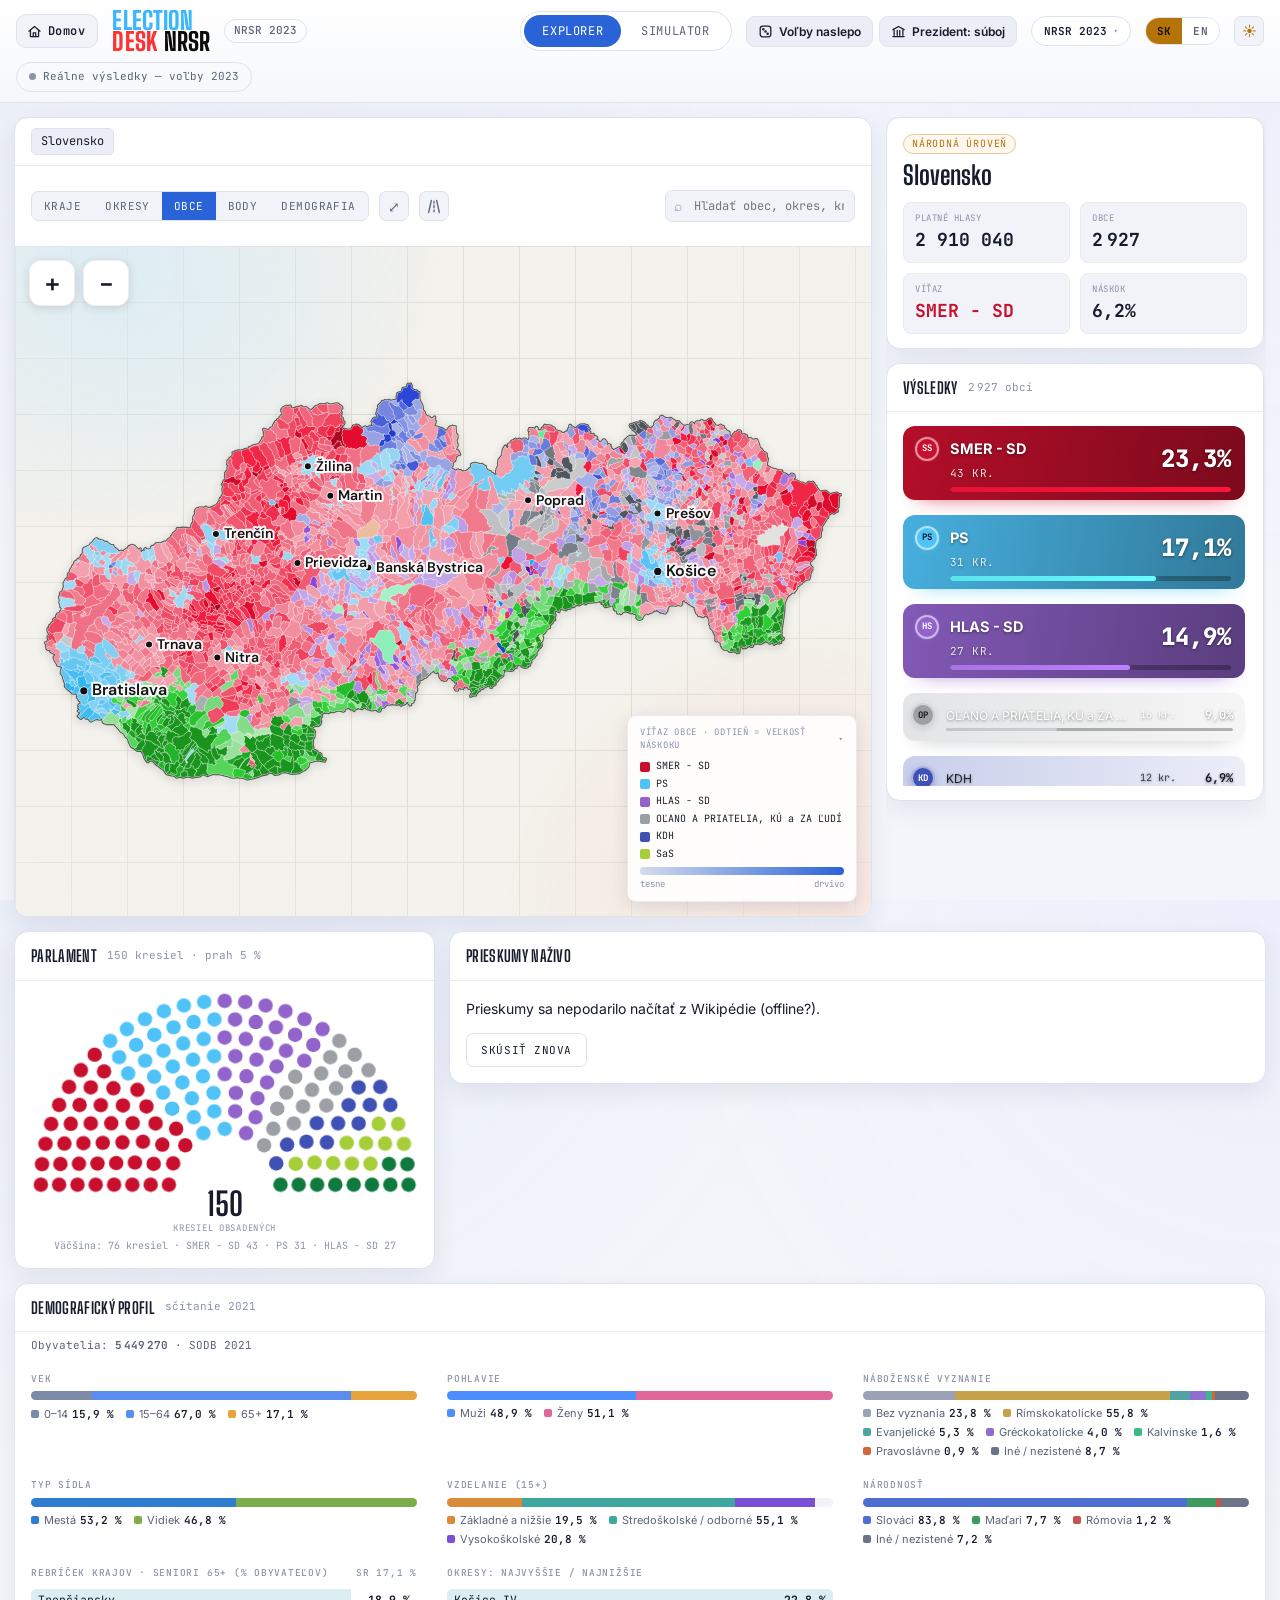
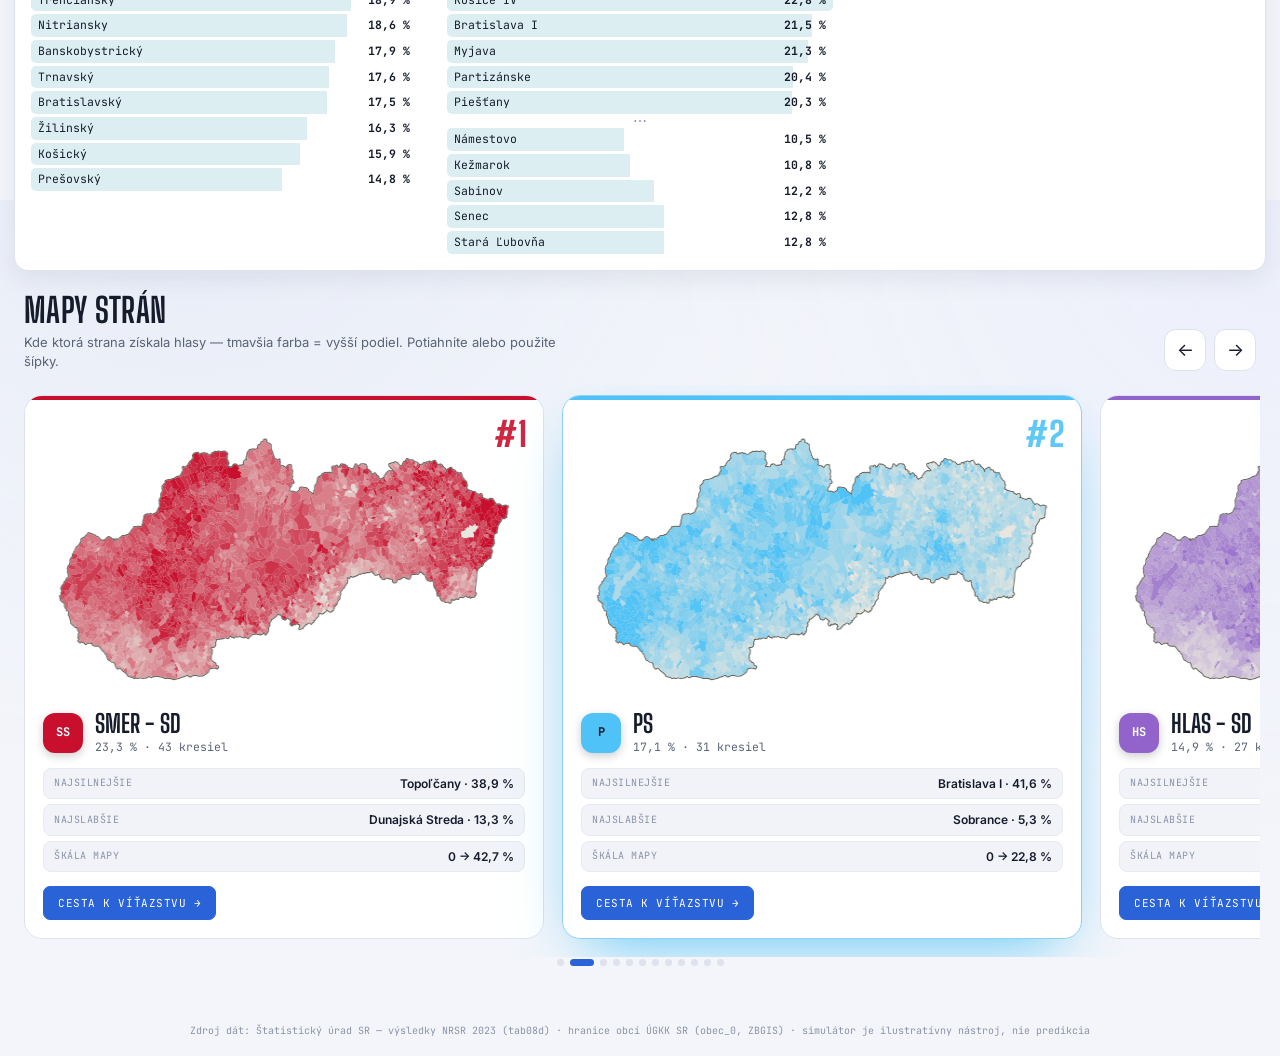
